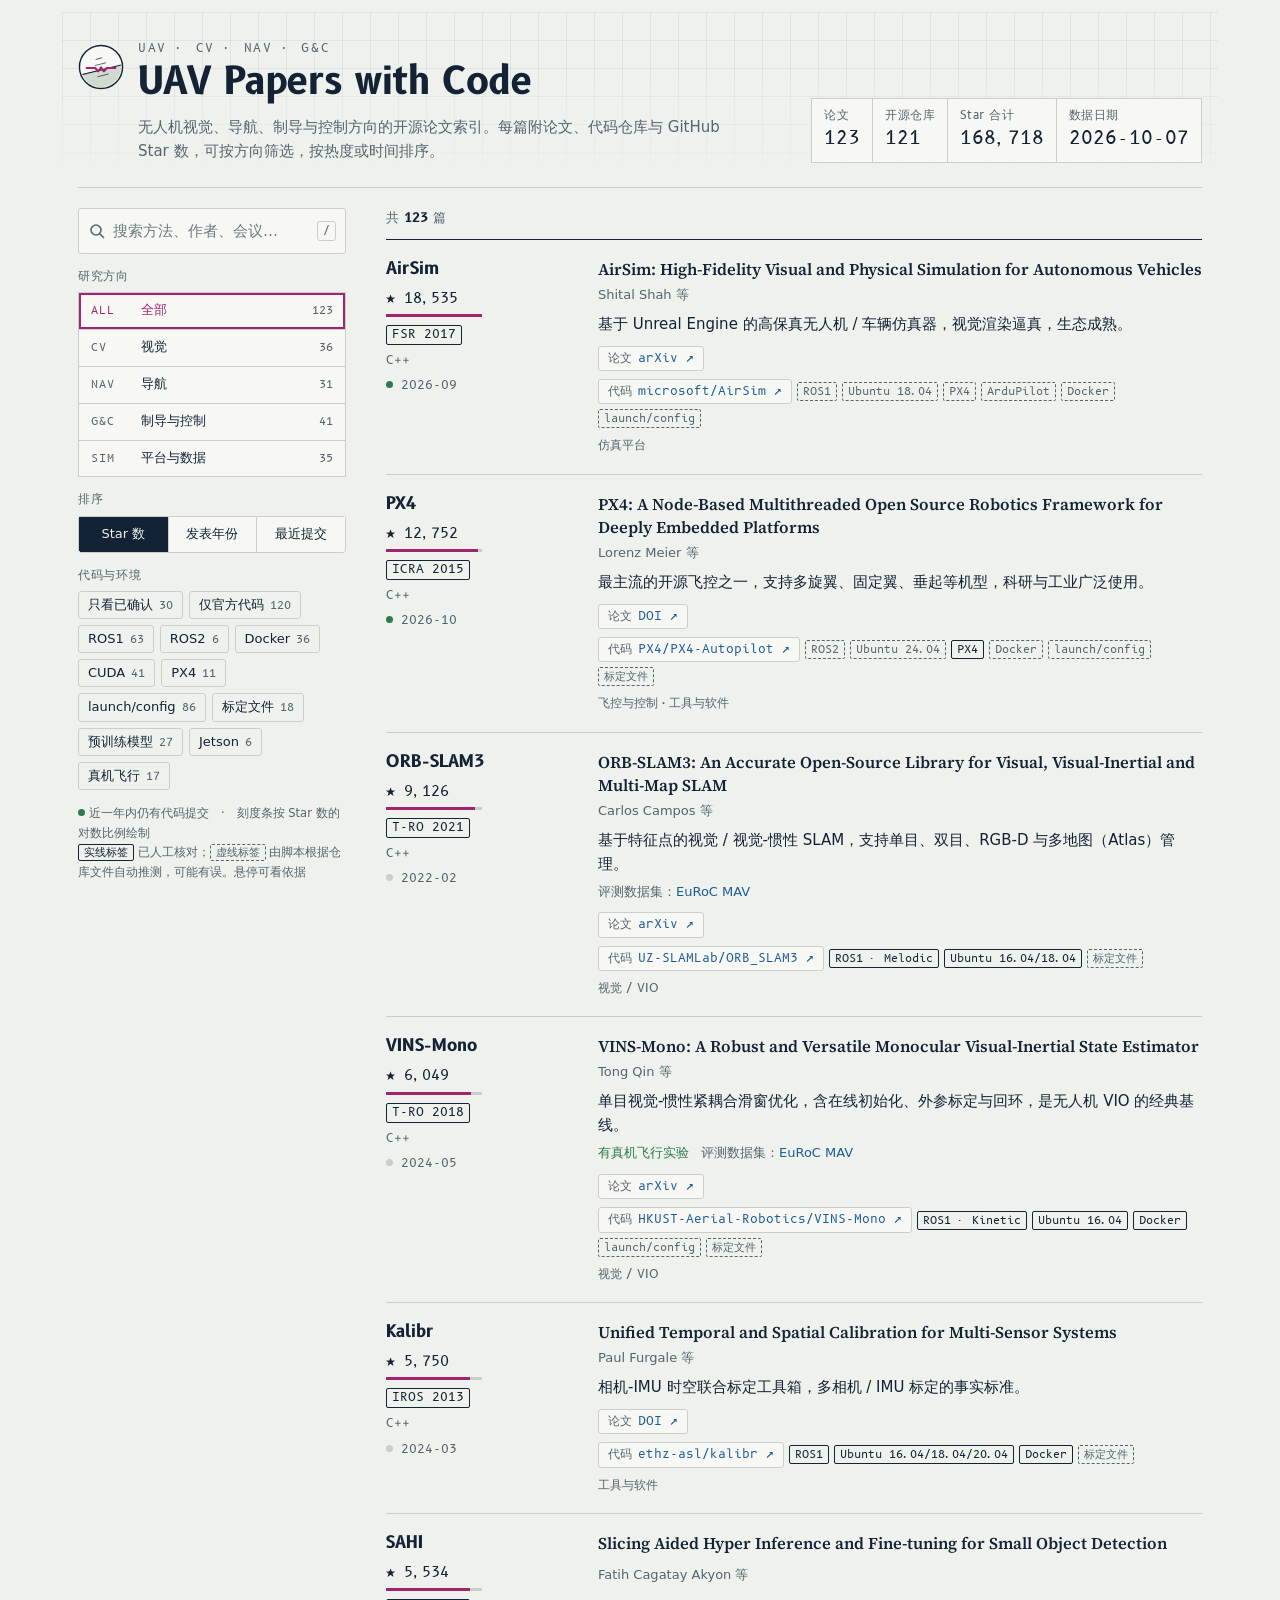
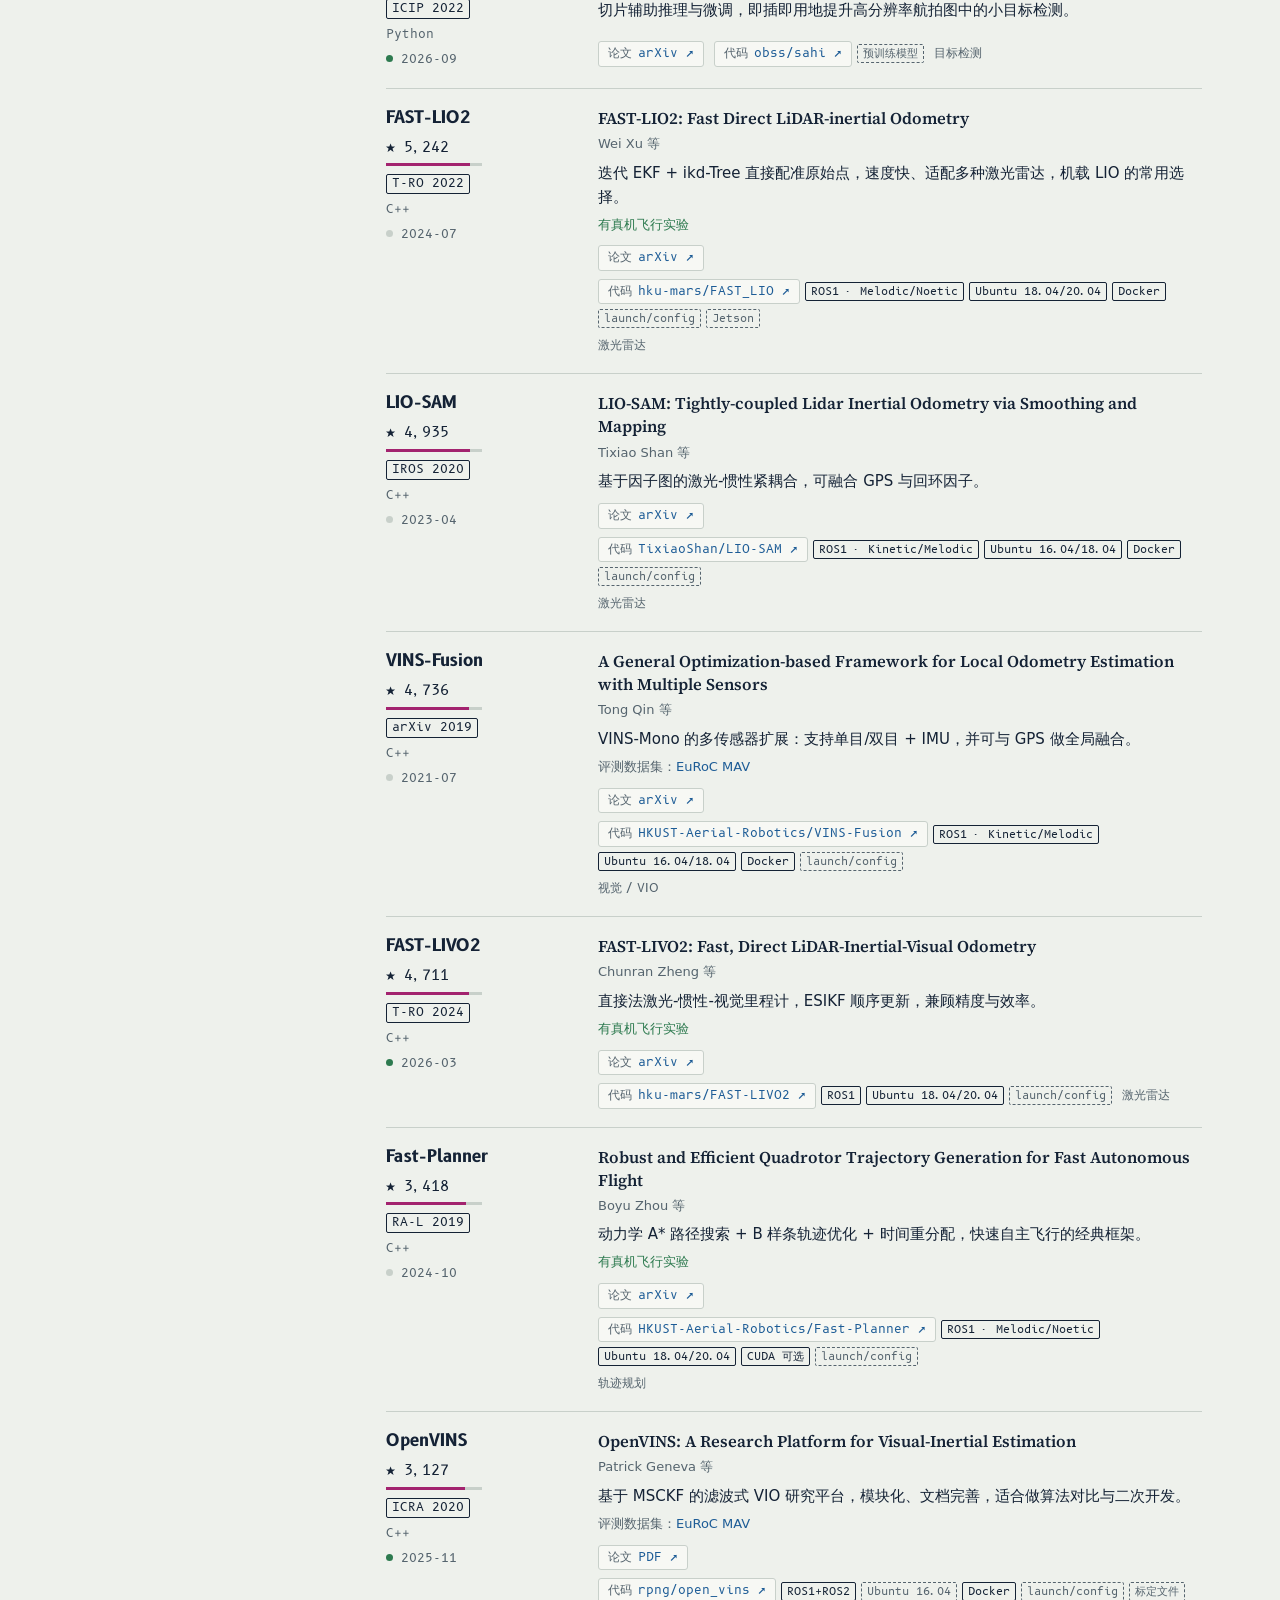
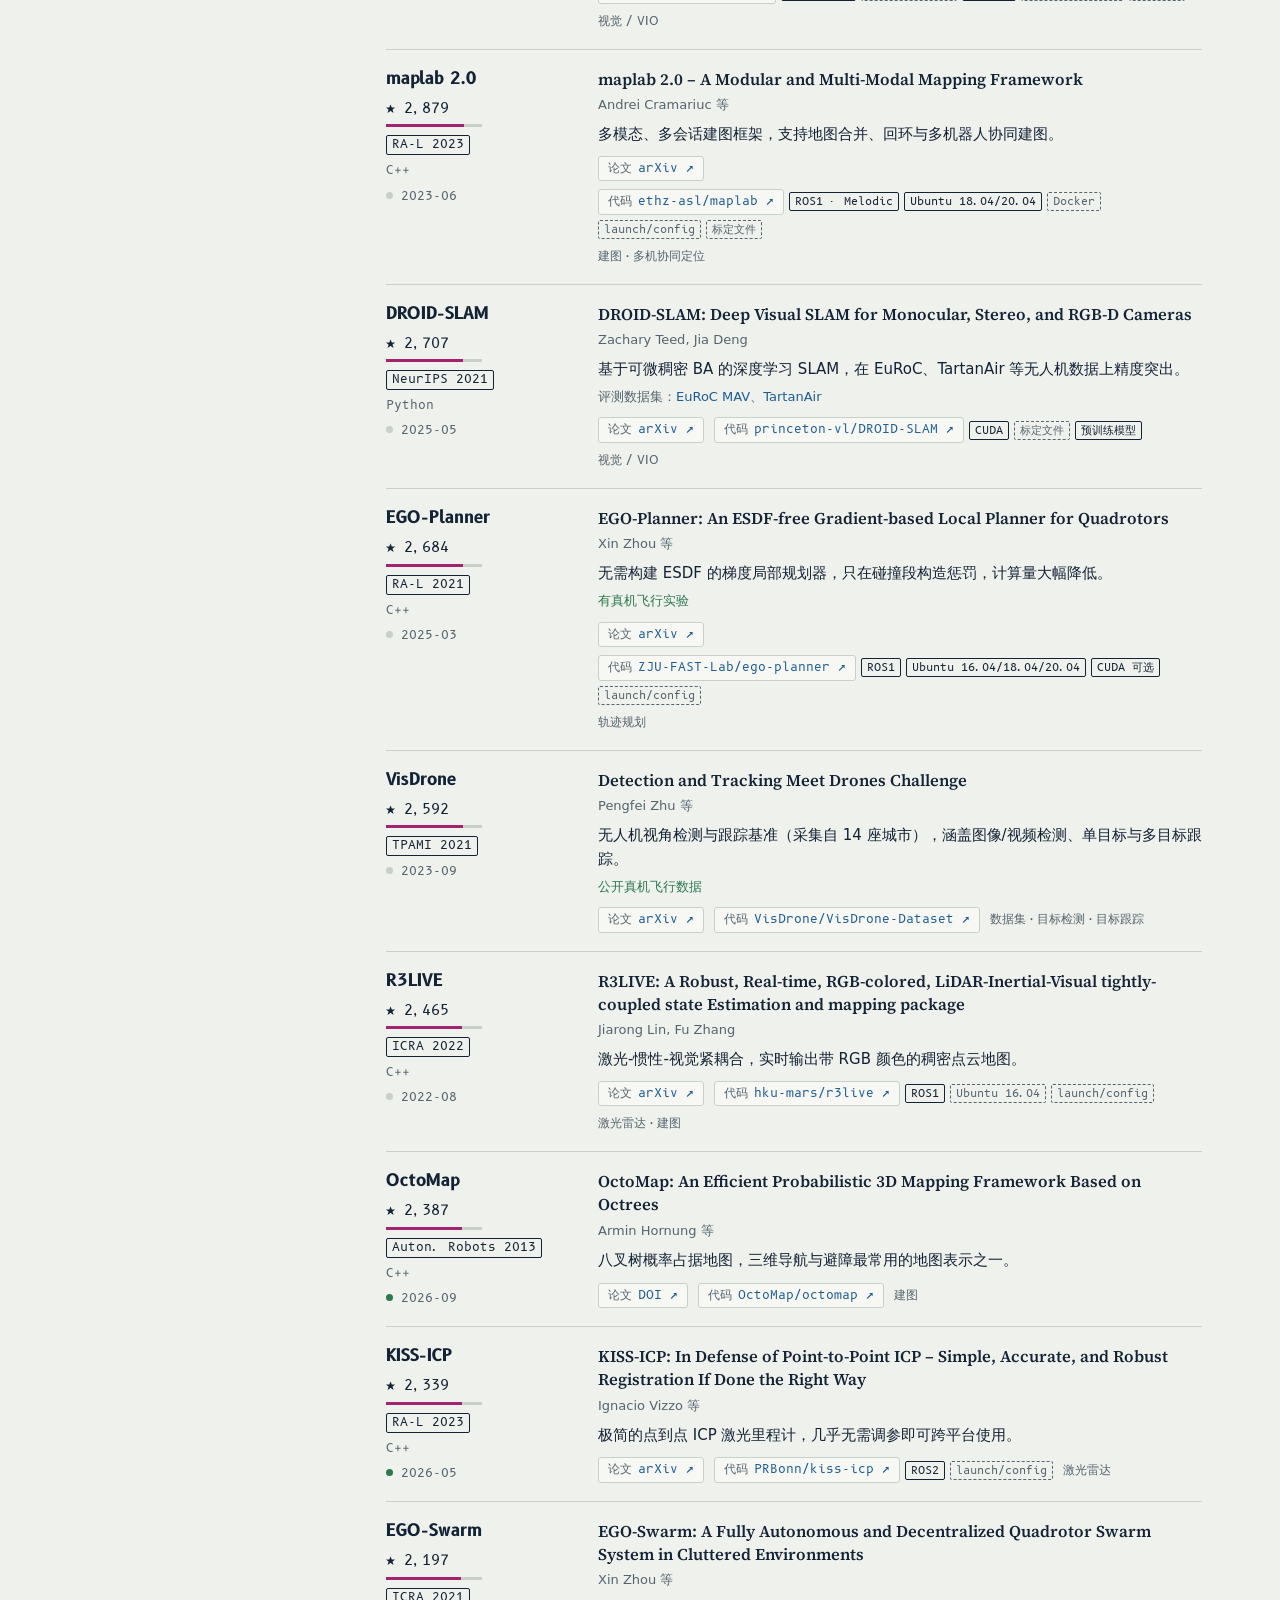
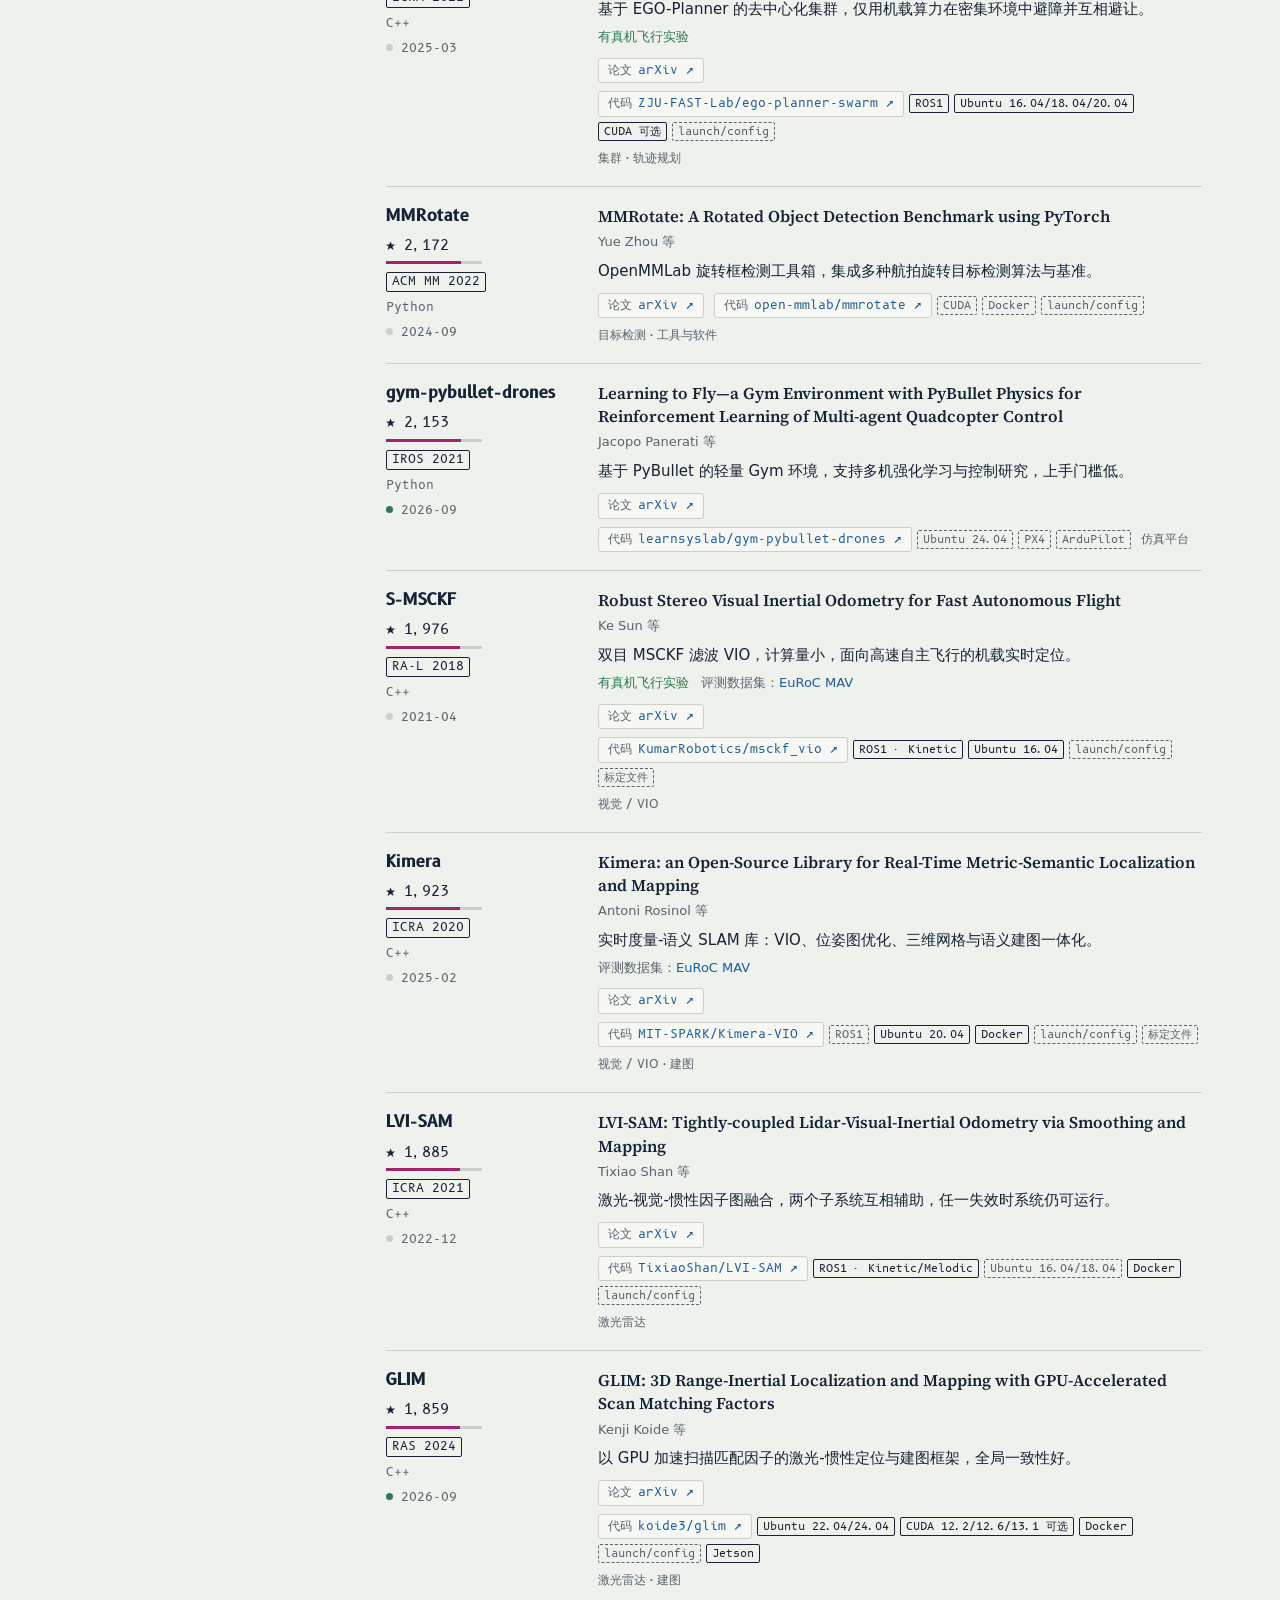
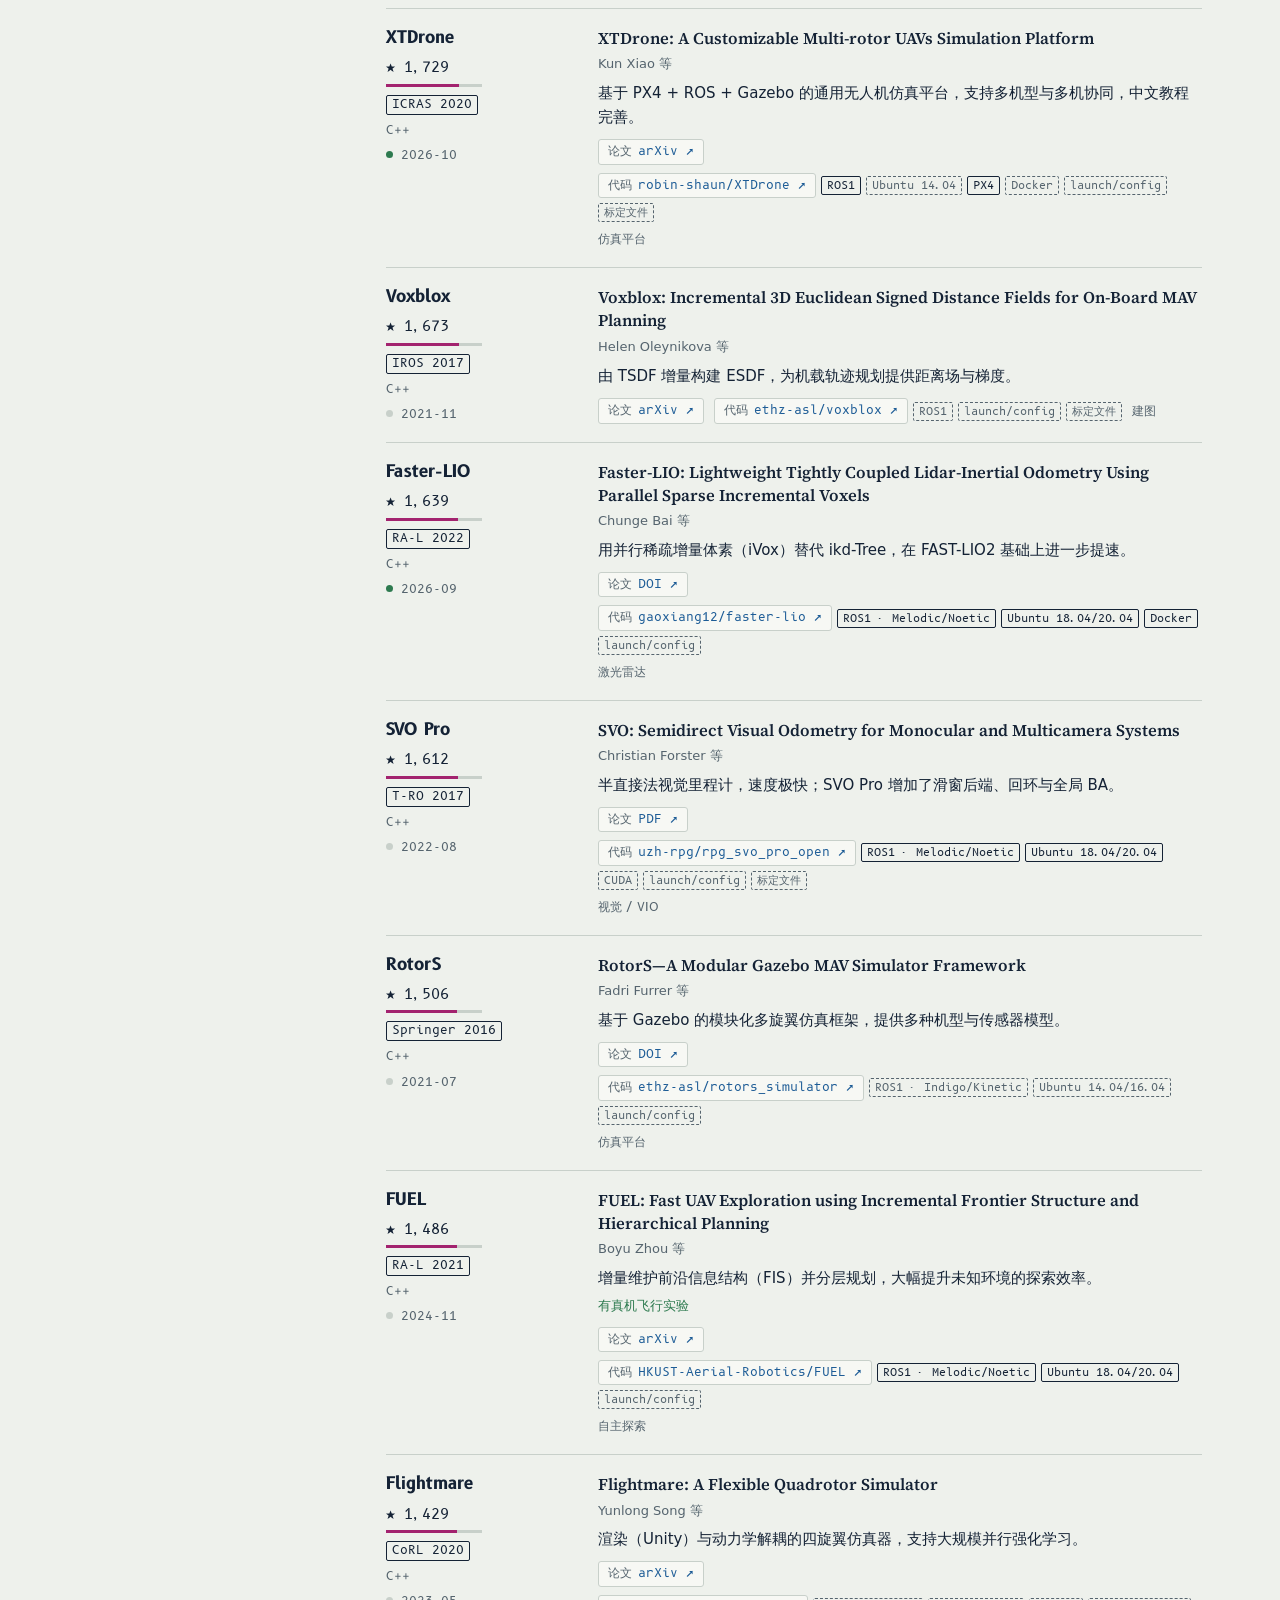
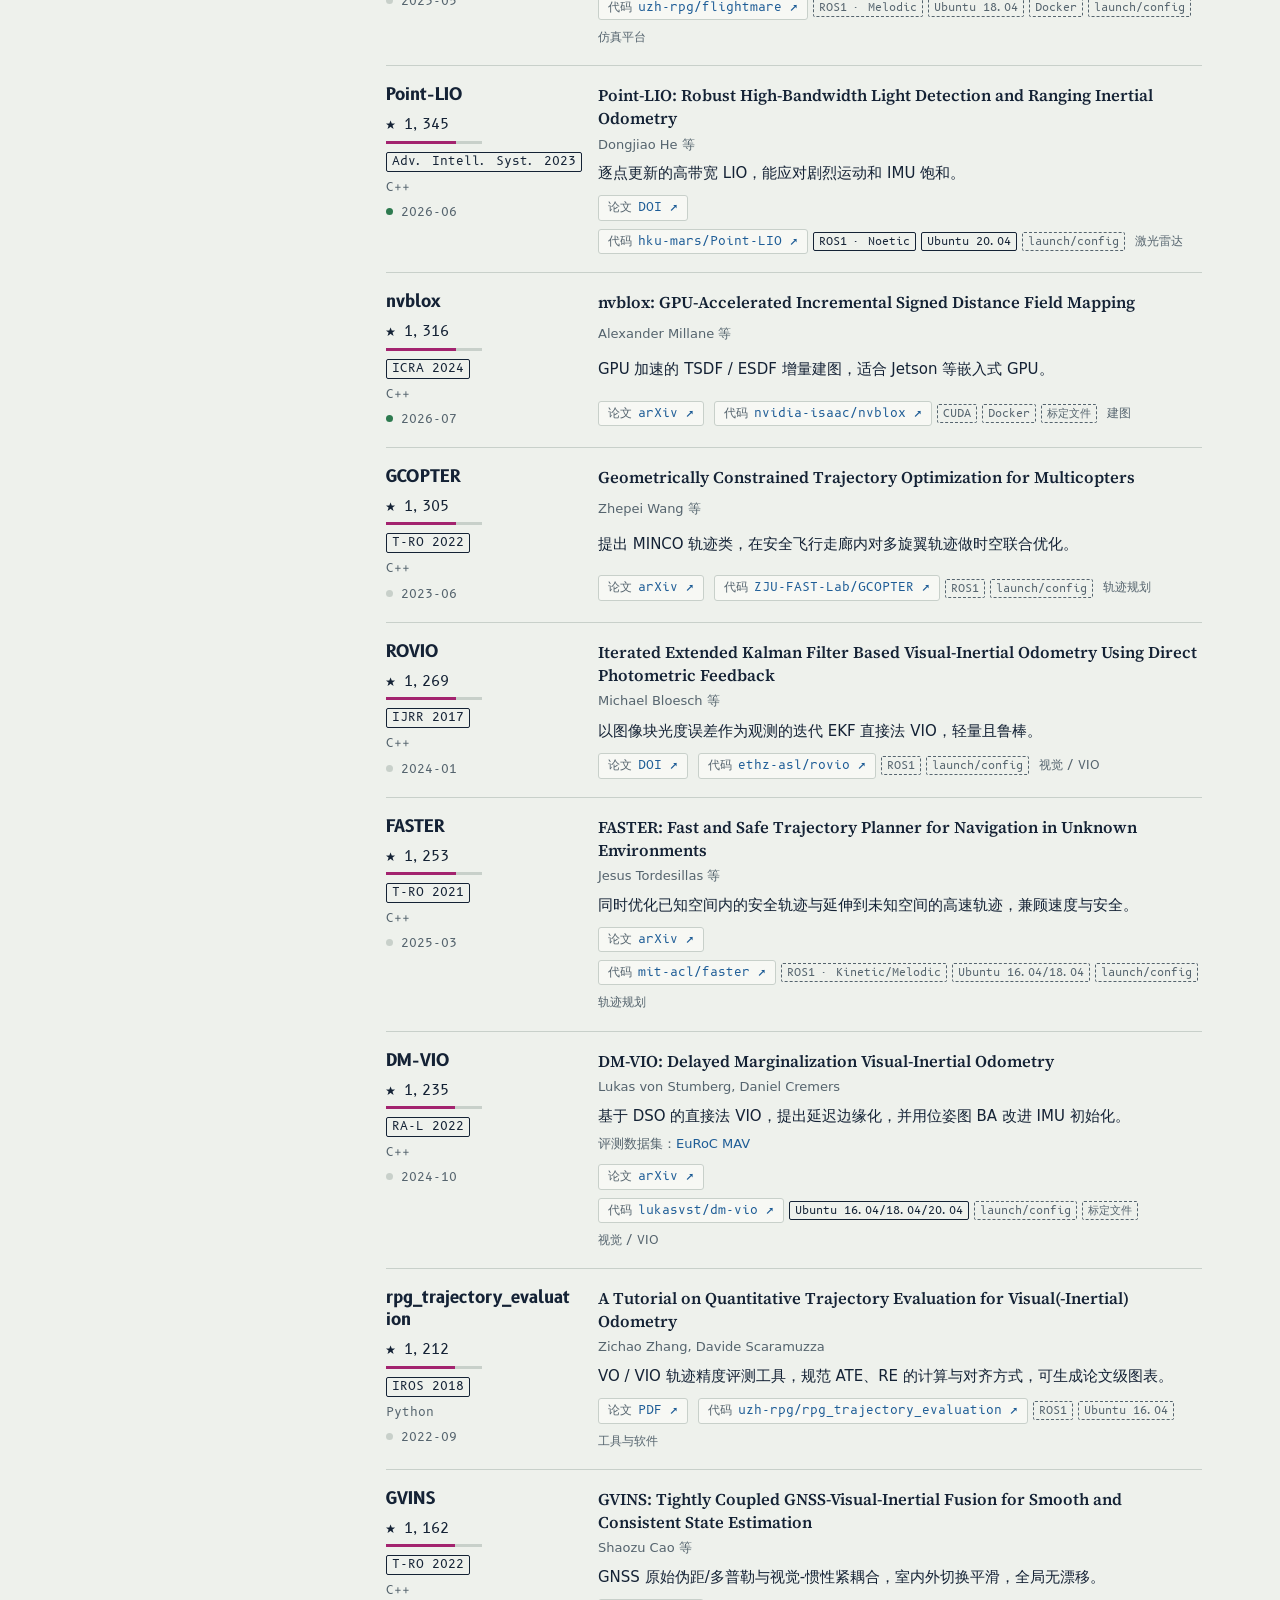
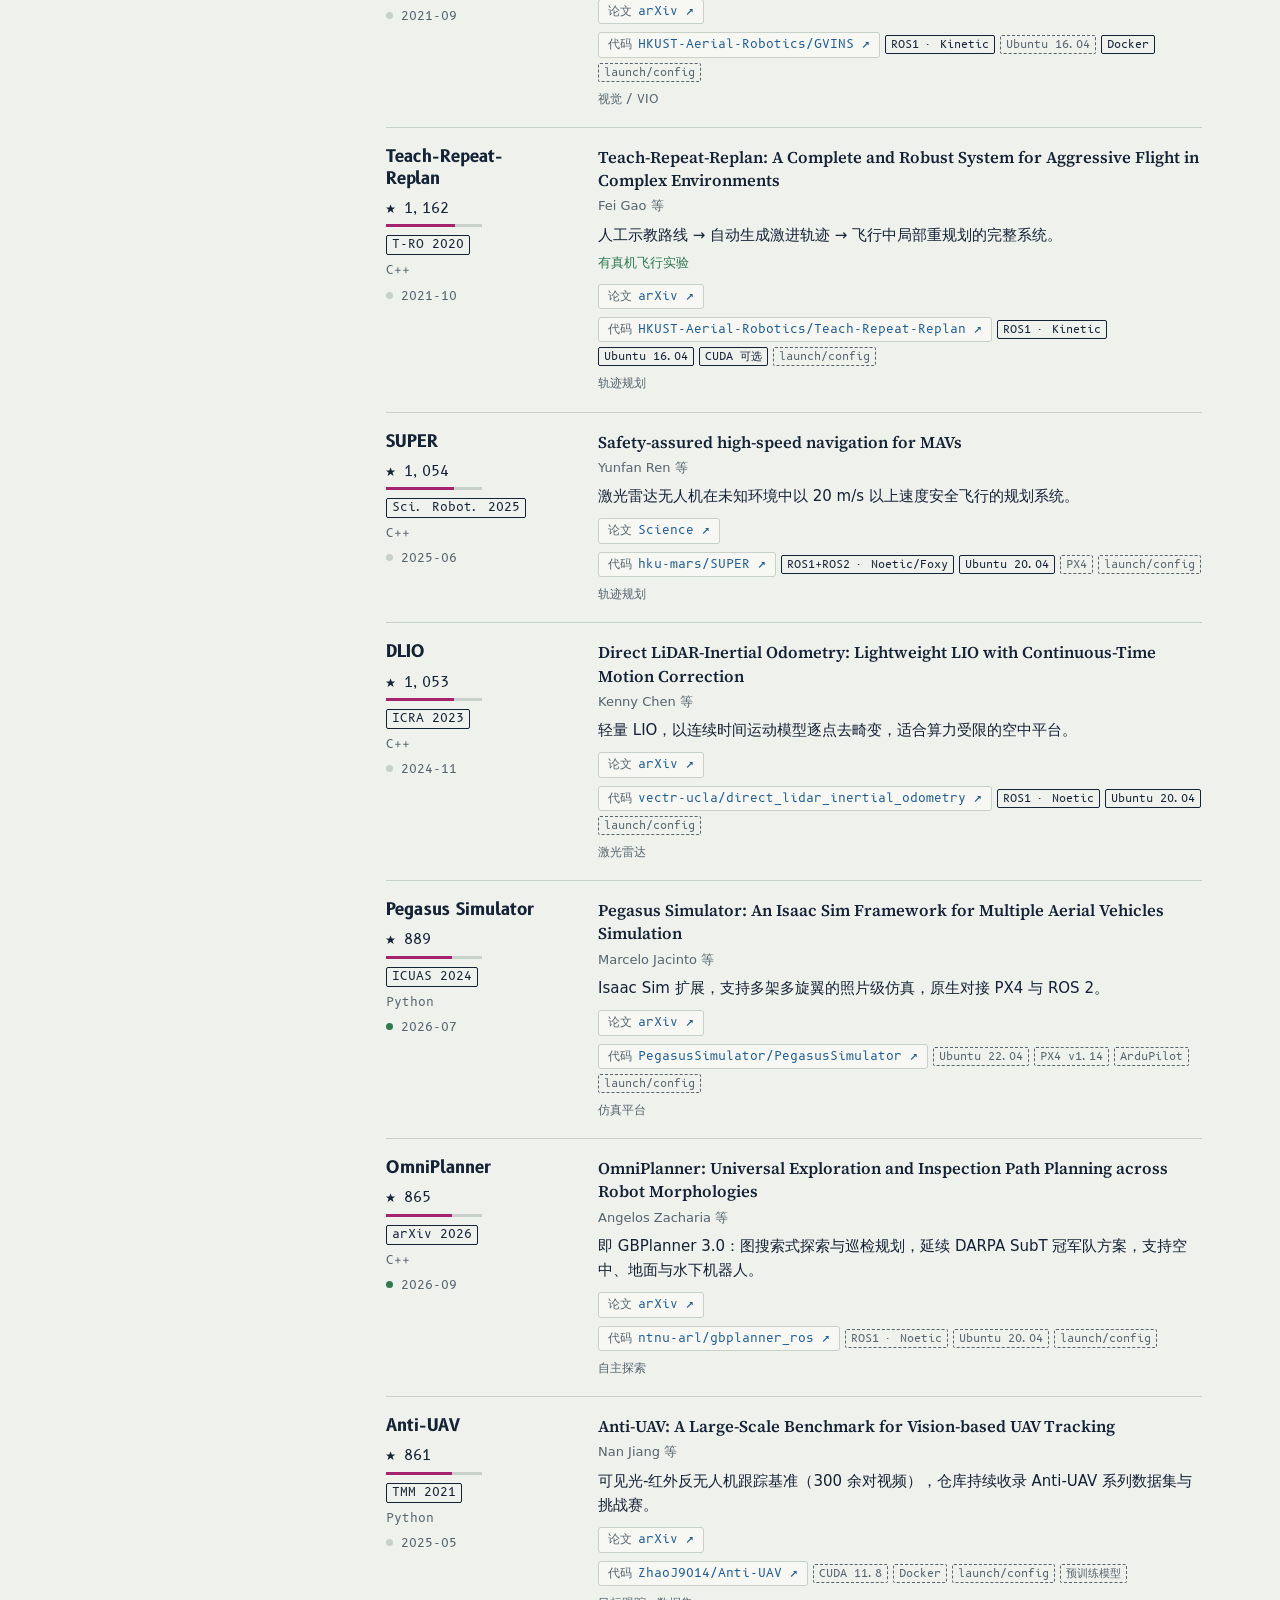
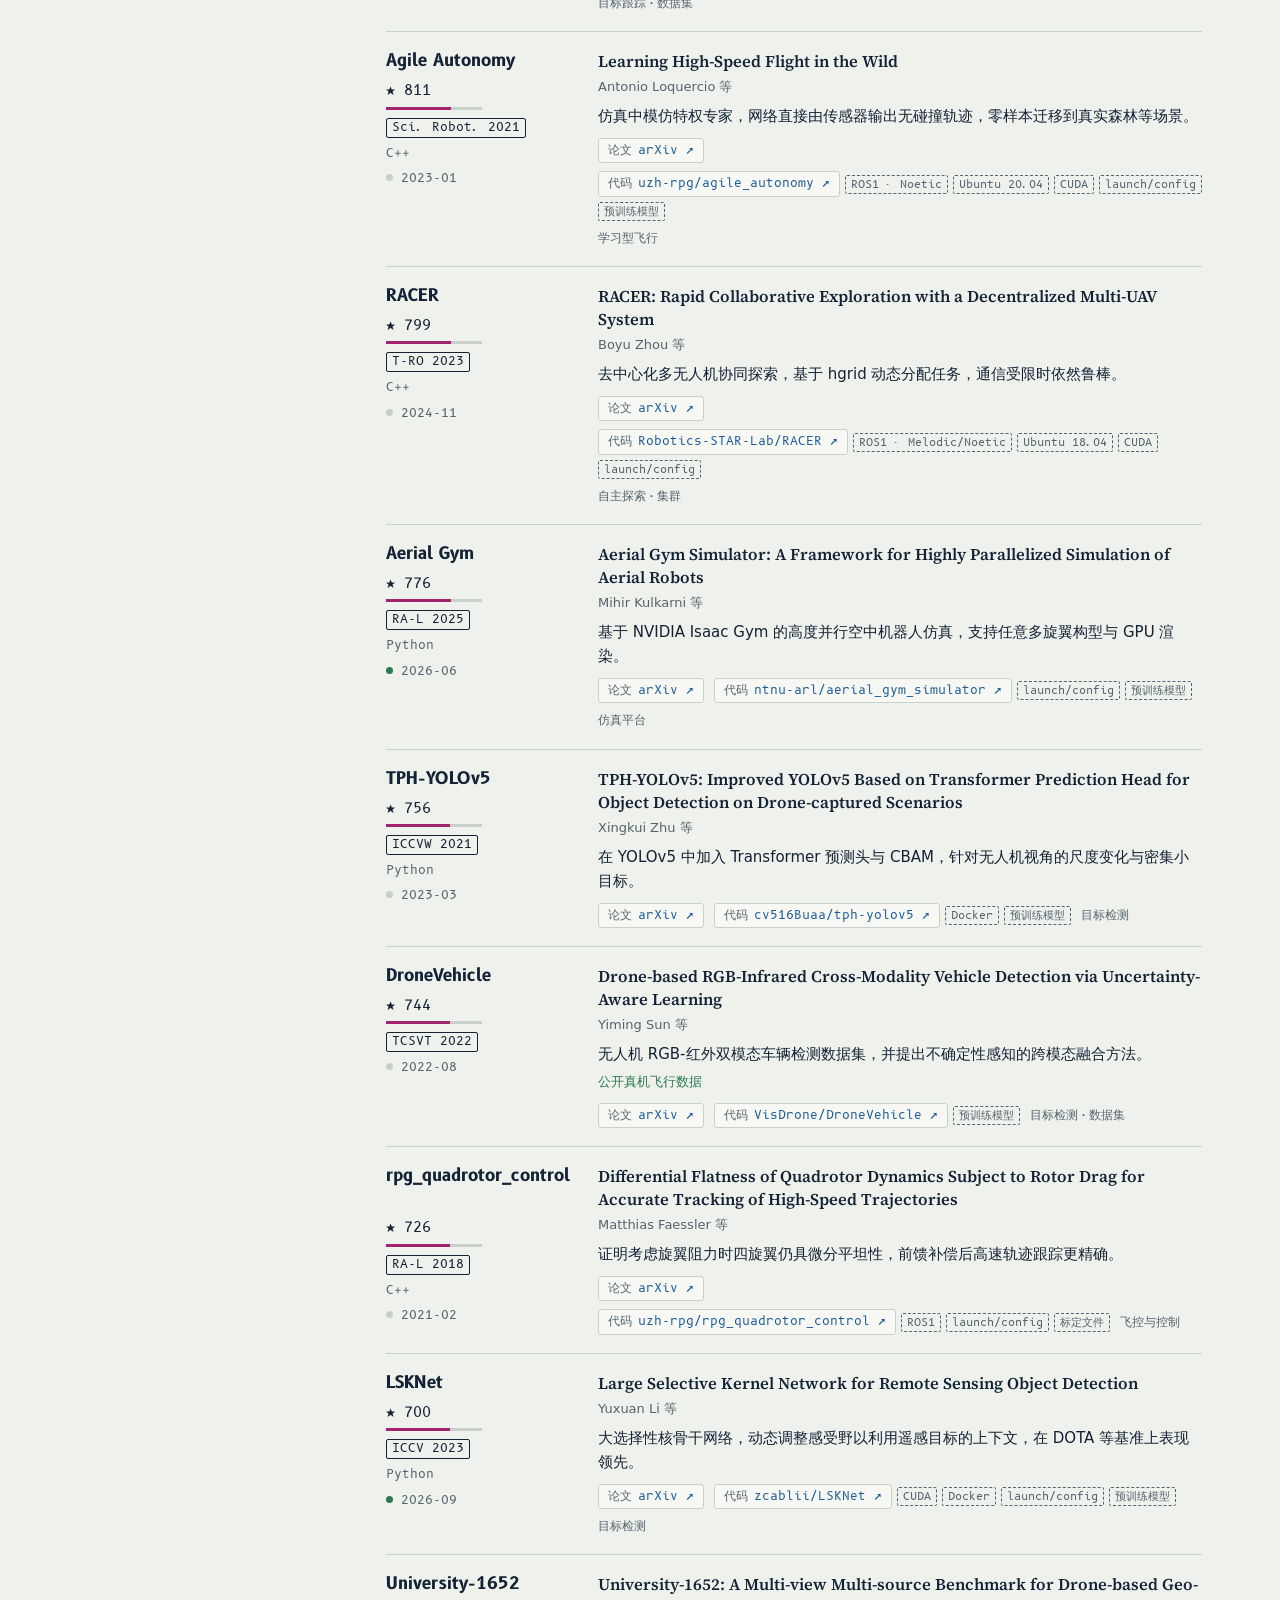
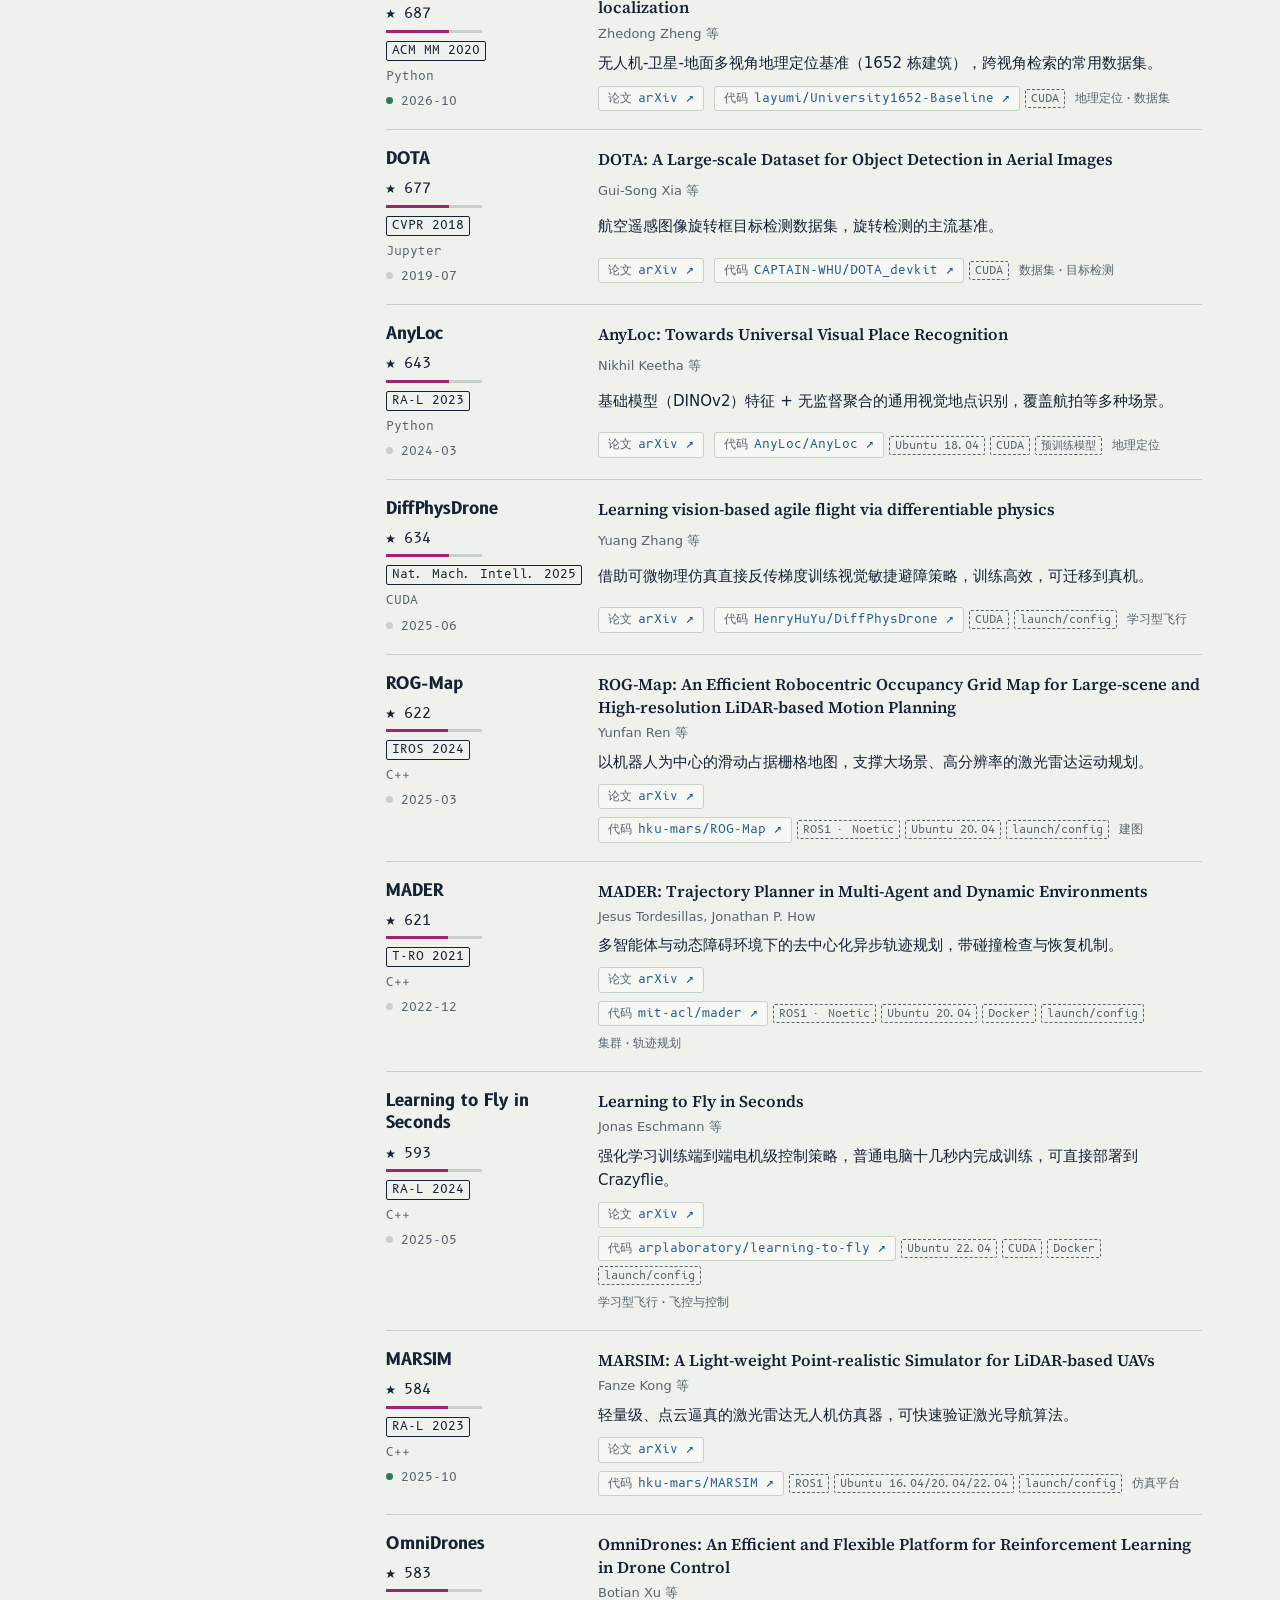
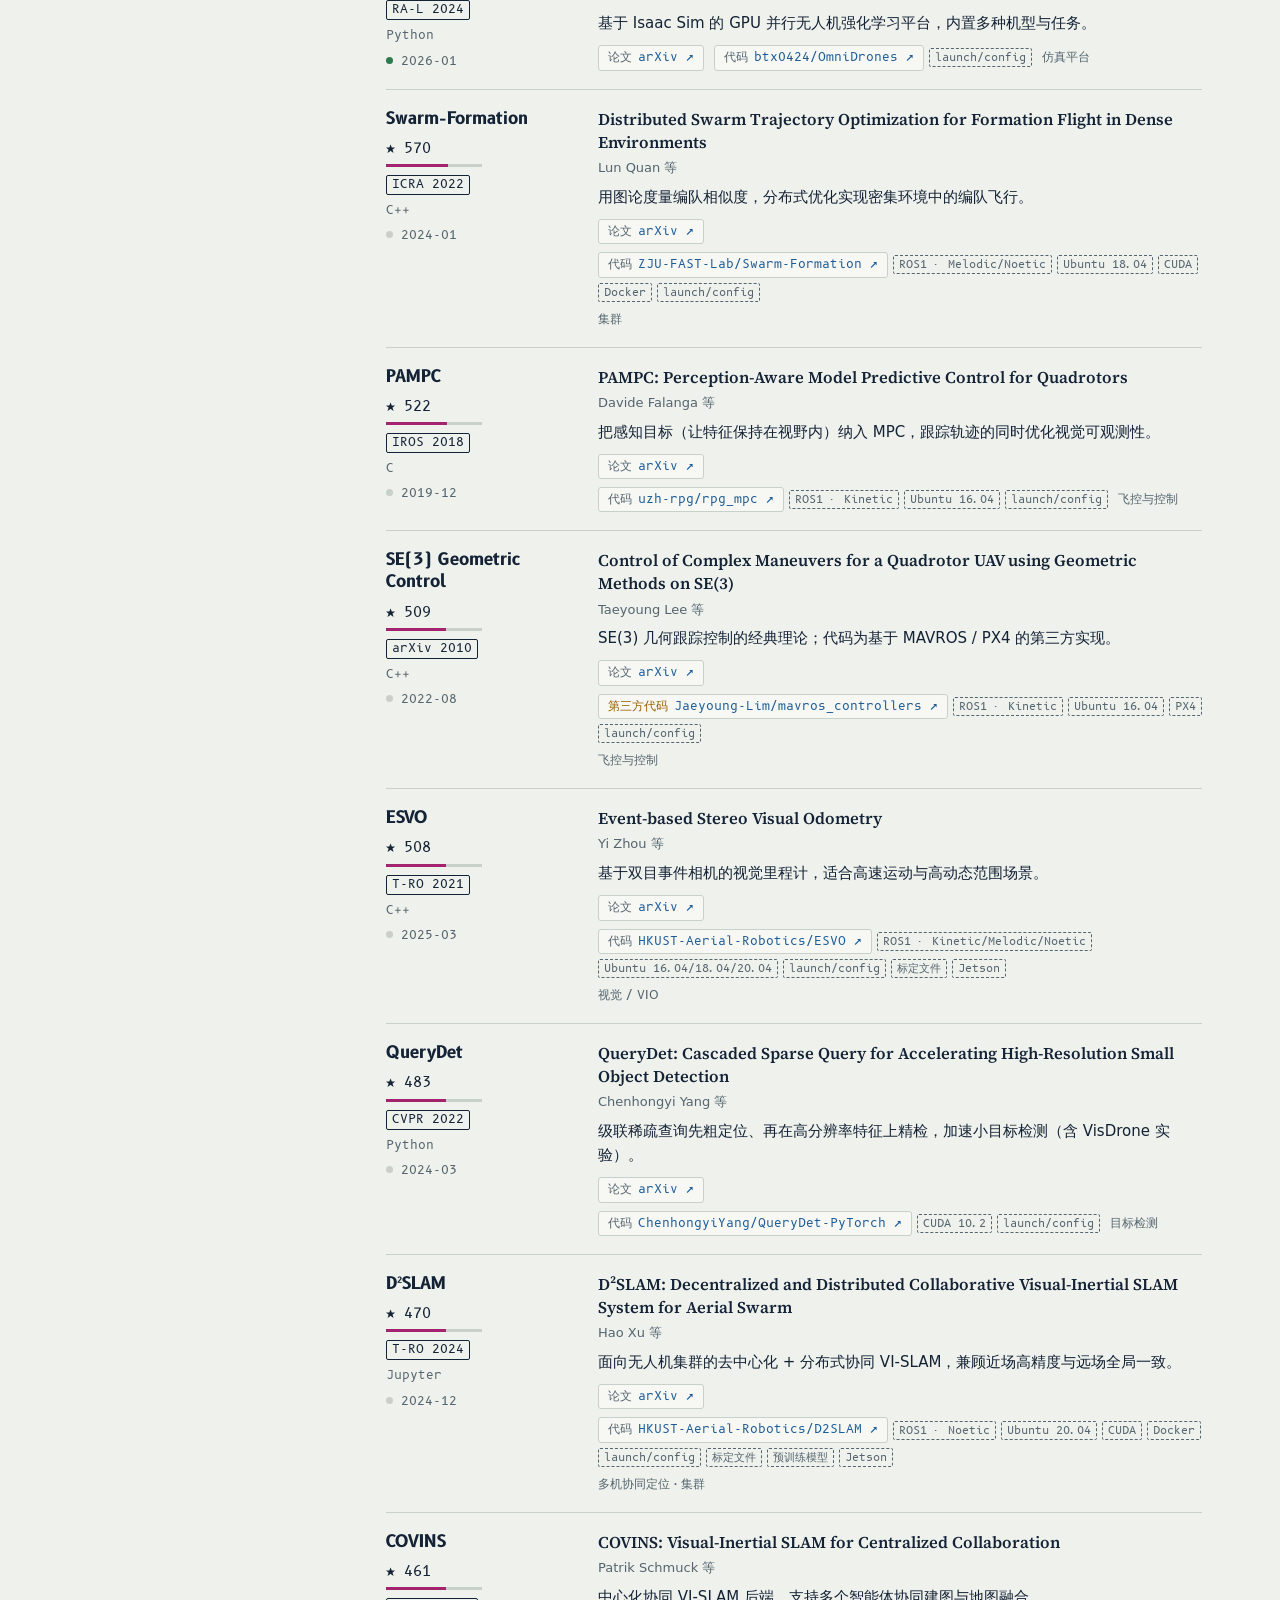
==== index.html @ 5faaef31 "手机首屏精简、筛选抽屉，筛选状态写进网址 - 窄屏：页首统计压成一行，搜索栏和“筛选”按钮滚动时吸顶，排序与代码环境筛选收进底部抽屉，抽屉底部显示结果数 - 搜索词、研究方向、细分方向、环境筛选、排序" ====
<!doctype html>
<html lang="zh-CN">
<head>
<meta charset="utf-8">
<meta name="viewport" content="width=device-width, initial-scale=1">
<meta name="color-scheme" content="light dark">
<title>UAV Papers with Code</title>
<meta name="description" content="无人机视觉、导航、制导与控制方向的开源论文索引：123 篇论文，附论文链接、GitHub 代码仓库与 Star 数，可搜索、筛选和排序。">
<meta property="og:type" content="website">
<meta property="og:title" content="UAV Papers with Code">
<meta property="og:description" content="无人机视觉、导航、制导与控制方向的开源论文索引：123 篇论文，附论文链接、GitHub 代码仓库与 Star 数，可搜索、筛选和排序。">
<meta property="og:url" content="https://voilalz.github.io/uav-papers-with-code/">
<meta name="theme-color" content="#EEF1EC" media="(prefers-color-scheme: light)">
<meta name="theme-color" content="#0B1218" media="(prefers-color-scheme: dark)">
<link rel="icon" href="data:image/svg+xml,%3Csvg%20xmlns='http://www.w3.org/2000/svg'%20viewBox='0%200%2048%2048'%3E%3Cdefs%3E%3CclipPath%20id='c'%3E%3Ccircle%20cx='24'%20cy='24'%20r='21'/%3E%3C/clipPath%3E%3C/defs%3E%3Ccircle%20cx='24'%20cy='24'%20r='22.5'%20fill='%23F7F8F4'%20stroke='%23142235'%20stroke-width='2.5'/%3E%3Cg%20clip-path='url(%23c)'%20transform='rotate(-14%2024%2024)'%3E%3Crect%20x='-6'%20y='27'%20width='60'%20height='30'%20fill='%23C9D3C4'/%3E%3Cline%20x1='-6'%20y1='27'%20x2='54'%20y2='27'%20stroke='%23142235'%20stroke-width='1.6'/%3E%3C/g%3E%3Cpath%20d='M8%2025h10l3%203.5%203-3.5%203%203.5%203-3.5h10'%20fill='none'%20stroke='%23A3236F'%20stroke-width='3.2'%20stroke-linejoin='round'%20stroke-linecap='round'/%3E%3C/svg%3E">
<link rel="preconnect" href="https://fonts.googleapis.com">
<link rel="preconnect" href="https://fonts.gstatic.com" crossorigin>
<!-- 字体异步加载：字体服务不可达时页面直接用系统字体渲染，不会卡住 -->
<link rel="stylesheet" href="https://fonts.googleapis.com/css2?family=B612:wght@400;700&family=B612+Mono:wght@400;700&family=Source+Serif+4:opsz,wght@8..60,400;8..60,600&display=swap" media="print" onload="this.media='all'">
<noscript><link rel="stylesheet" href="https://fonts.googleapis.com/css2?family=B612:wght@400;700&family=B612+Mono:wght@400;700&family=Source+Serif+4:opsz,wght@8..60,400;8..60,600&display=swap"></noscript>
<style>
body { margin: 0; }
img { max-width: 100%; }
[hidden] { display: none !important; }
/* Layout: aeronautical-chart masthead (graticule + attitude indicator), then a filter rail
   (annunciator-style mode strip, sticky on desktop) beside a flight-log list of papers. */
:root {
  --bg: #EEF1EC;          /* chart paper */
  --surface: #F7F8F4;     /* raised panels, row hover */
  --ink: #142235;         /* chart navy */
  --muted: #55646E;       /* secondary text */
  --rule: #C8D0CA;        /* hairlines */
  --grid: rgba(20, 34, 53, .06);
  --ground: #D2D9CE;      /* attitude-indicator ground */
  --accent: #A3236F;      /* avionics magenta: active route / selected mode */
  --accent-soft: rgba(163, 35, 111, .09);
  --link: #1D5C96;
  --ok: #2D7A4F;          /* recent activity */
  --caution: #985F00;     /* amber caution */
  --caution-soft: rgba(152, 95, 0, .10);

  --f-ui: "B612", "PingFang SC", "Hiragino Sans GB", "Microsoft YaHei", "Noto Sans CJK SC", "Source Han Sans SC", system-ui, sans-serif;
  --f-mono: "B612 Mono", ui-monospace, "SFMono-Regular", Menlo, Consolas, "PingFang SC", "Microsoft YaHei", monospace;
  --f-title: "Source Serif 4", "Source Serif Pro", Georgia, "Times New Roman", "Songti SC", serif;
  --f-body: system-ui, -apple-system, "Segoe UI", "PingFang SC", "Hiragino Sans GB", "Microsoft YaHei", "Noto Sans CJK SC", sans-serif;

  --s-xs: 11.5px; --s-sm: 13px; --s-md: 15px; --s-lg: 17px; --s-xl: clamp(26px, 6vw, 38px);
}
@media (prefers-color-scheme: dark) {
  :root:not([data-theme="light"]) {
    --bg: #0B1218; --surface: #111B23; --ink: #DCE5EC; --muted: #8D9DAA; --rule: #22303B;
    --grid: rgba(130, 190, 230, .06); --ground: #1C2A33;
    --accent: #FF5CC4; --accent-soft: rgba(255, 92, 196, .13); --link: #63C7EE;
    --ok: #43D18C; --caution: #F0B23E; --caution-soft: rgba(240, 178, 62, .12);
    color-scheme: dark;
  }
}
:root[data-theme="dark"] {
  --bg: #0B1218; --surface: #111B23; --ink: #DCE5EC; --muted: #8D9DAA; --rule: #22303B;
  --grid: rgba(130, 190, 230, .06); --ground: #1C2A33;
  --accent: #FF5CC4; --accent-soft: rgba(255, 92, 196, .13); --link: #63C7EE;
  --ok: #43D18C; --caution: #F0B23E; --caution-soft: rgba(240, 178, 62, .12);
  color-scheme: dark;
}

* { box-sizing: border-box; }
body {
  background: var(--bg); color: var(--ink);
  font-family: var(--f-body); font-size: var(--s-md); line-height: 1.6;
  -webkit-text-size-adjust: 100%;
}
a { color: inherit; }
button { font: inherit; color: inherit; }
:focus-visible { outline: 2px solid var(--accent); outline-offset: 2px; }
.sr-only { position: absolute; width: 1px; height: 1px; overflow: hidden; clip: rect(0 0 0 0); white-space: nowrap; }

.page { max-width: 1180px; margin: 0 auto; padding-inline: 16px; padding-block: 20px 56px; }
@media (min-width: 720px) { .page { padding-inline: 28px; padding-block: 32px 72px; } }

/* ── Masthead ───────────────────────────── */
.masthead {
  position: relative; display: grid; gap: 20px;
  padding-block: 8px 24px; margin-bottom: 20px; border-bottom: 1px solid var(--rule);
}
.masthead::before {
  content: ""; position: absolute; inset: -20px -16px 0; z-index: -1; pointer-events: none;
  background-image:
    linear-gradient(var(--grid) 1px, transparent 1px),
    linear-gradient(90deg, var(--grid) 1px, transparent 1px);
  background-size: 28px 28px;
  -webkit-mask-image: linear-gradient(to bottom, #000 30%, transparent);
          mask-image: linear-gradient(to bottom, #000 30%, transparent);
}
.brand { display: flex; gap: 14px; align-items: flex-start; min-width: 0; }
.adi { width: 46px; height: 46px; flex: none; margin-top: 4px; }
.eyebrow {
  margin: 0 0 4px; font-family: var(--f-mono); font-size: var(--s-xs);
  letter-spacing: .14em; color: var(--muted);
}
h1 {
  margin: 0; font-family: var(--f-ui); font-weight: 700; font-size: var(--s-xl);
  line-height: 1.12; letter-spacing: -.01em; text-wrap: balance;
}
.lede { margin: 10px 0 0; max-width: 40em; color: var(--muted); }
.readout {
  margin: 0; display: grid; grid-template-columns: repeat(2, minmax(0, 1fr));
  border: 1px solid var(--rule); background: var(--surface);
}
.readout div { padding: 8px 12px; border-top: 1px solid var(--rule); }
.readout div:nth-child(-n+2) { border-top: 0; }
.readout div:nth-child(2n) { border-left: 1px solid var(--rule); }
.readout dt { font-family: var(--f-ui); font-size: var(--s-xs); color: var(--muted); letter-spacing: .04em; }
.readout dd { margin: 0; font-family: var(--f-mono); font-size: 18px; font-variant-numeric: tabular-nums; }
/* 窄屏：统计压成一行小字，给论文列表让出首屏 */
@media (max-width: 719.98px) {
  .masthead { gap: 12px; padding-bottom: 16px; margin-bottom: 14px; }
  .lede { font-size: 14px; }
  .readout { display: flex; flex-wrap: wrap; gap: 2px 14px; border: 0; background: none; }
  .readout div { display: flex; align-items: baseline; gap: 5px; padding: 0; border: 0 !important; }
  .readout dd { font-size: 14px; }
}
@media (min-width: 720px) {
  .masthead { grid-template-columns: minmax(0, 1fr) auto; align-items: end; }
  .readout { grid-template-columns: repeat(4, auto); }
  .readout div { border-top: 0 !important; border-left: 1px solid var(--rule); }
  .readout div:first-child { border-left: 0; }
}

/* ── Layout ─────────────────────────────── */
.layout { display: grid; gap: 18px; }
.rail { display: grid; gap: 14px; align-content: start; min-width: 0; }
.main { min-width: 0; }
@media (min-width: 960px) {
  .layout { grid-template-columns: 268px minmax(0, 1fr); gap: 40px; }
  .rail { position: sticky; top: calc(env(safe-area-inset-top, 0px) + 20px); align-self: start; }
}

/* 搜索栏 + 筛选按钮；窄屏时排序与环境筛选收进底部抽屉，搜索栏吸顶 */
.bar { display: flex; gap: 8px; }
.bar .search { flex: 1; min-width: 0; }
.filter-btn {
  display: inline-flex; align-items: center; gap: 6px; flex: none; padding: 0 14px;
  border: 1px solid var(--rule); border-radius: 3px; background: var(--surface); cursor: pointer;
  font-size: var(--s-md);
}
.filter-btn .badge {
  min-width: 18px; padding: 0 5px; border-radius: 9px; background: var(--accent); color: var(--bg);
  font-family: var(--f-mono); font-size: 11px; line-height: 18px; text-align: center;
}
.panel { display: grid; gap: 14px; align-content: start; }
.panel-head, .panel-foot, .scrim { display: none; }
@media (min-width: 960px) { .filter-btn { display: none; } }
@media (max-width: 959.98px) {
  .rail { display: contents; }
  .bar {
    position: sticky; top: 0; z-index: 5; margin-block: -8px; padding-block: 8px;
    background: var(--bg); box-shadow: 0 1px 0 var(--rule);
  }
  .panel {
    position: fixed; z-index: 21; left: 0; right: 0; bottom: 0; max-height: 82vh; overflow: auto;
    padding: 0 16px calc(16px + env(safe-area-inset-bottom, 0px)); background: var(--bg);
    border-top: 1px solid var(--rule); box-shadow: 0 -8px 24px rgba(0, 0, 0, .18);
    transform: translateY(100%); visibility: hidden; overscroll-behavior: contain;
  }
  .panel.open { transform: none; visibility: visible; }
  .panel-head {
    display: flex; align-items: center; justify-content: space-between; gap: 8px;
    position: sticky; top: 0; z-index: 1; padding-block: 14px 10px; background: var(--bg);
    border-bottom: 1px solid var(--rule);
  }
  .panel-title { font-family: var(--f-ui); font-weight: 700; }
  .panel-foot { display: block; position: sticky; bottom: 0; padding-top: 6px; background: var(--bg); }
  .done {
    width: 100%; padding: 11px; border: 0; border-radius: 3px; cursor: pointer;
    background: var(--ink); color: var(--bg); font-size: var(--s-md);
  }
  .scrim:not([hidden]) { display: block; position: fixed; inset: 0; z-index: 20; background: rgba(0, 0, 0, .35); }
  .entry { scroll-margin-top: 72px; }
  .seg button { padding-block: 10px; }
  .panel .chip { padding: 7px 11px; }
}
@media (max-width: 959.98px) and (prefers-reduced-motion: no-preference) {
  .panel { transition: transform .2s ease, visibility .2s; }
}
html.locked { overflow: hidden; }

.label {
  display: block; margin-bottom: 6px; font-family: var(--f-ui); font-size: var(--s-xs);
  color: var(--muted); letter-spacing: .06em;
}

/* search */
.search { position: relative; }
.search svg { position: absolute; left: 11px; top: 50%; width: 16px; height: 16px; transform: translateY(-50%); color: var(--muted); pointer-events: none; }
#q {
  width: 100%; padding: 10px 40px 10px 34px; font: inherit; font-size: var(--s-md);
  color: var(--ink); background: var(--surface); border: 1px solid var(--rule); border-radius: 3px;
  -webkit-appearance: none; appearance: none;
}
#q::placeholder { color: var(--muted); opacity: .85; }
#q:focus { outline: none; border-color: var(--accent); box-shadow: 0 0 0 3px var(--accent-soft); }
.kbd {
  position: absolute; right: 10px; top: 50%; transform: translateY(-50%);
  font-family: var(--f-mono); font-size: 11px; color: var(--muted);
  border: 1px solid var(--rule); border-radius: 3px; padding: 0 5px; line-height: 18px;
}
@media (hover: none) { .kbd { display: none; } }

/* mode strip — annunciator panel; the active mode gets the boxed annunciation */
.modes {
  display: grid; grid-template-columns: repeat(5, minmax(0, 1fr));
  border: 1px solid var(--rule); background: var(--surface);
}
.mode {
  display: grid; justify-items: center; gap: 1px; min-width: 0;
  padding: 7px 2px 6px; border: 0; border-left: 1px solid var(--rule);
  background: transparent; cursor: pointer; text-align: center;
}
.mode:first-child { border-left: 0; }
.mode .code { font-family: var(--f-mono); font-size: 10.5px; letter-spacing: .08em; color: var(--muted); }
.mode .lab { font-family: var(--f-ui); font-size: 13px; line-height: 1.3; white-space: nowrap; }
.mode .lab-full { display: none; }
.mode .n { font-family: var(--f-mono); font-size: 11px; color: var(--muted); font-variant-numeric: tabular-nums; }
.mode:hover { background: var(--accent-soft); }
.mode[aria-pressed="true"] { box-shadow: inset 0 0 0 2px var(--accent); }
.mode[aria-pressed="true"] .code, .mode[aria-pressed="true"] .lab { color: var(--accent); }
@media (min-width: 960px) {
  .modes { grid-template-columns: 1fr; }
  .mode {
    grid-template-columns: 40px 1fr auto; justify-items: start; align-items: baseline;
    gap: 10px; padding: 9px 12px; border-left: 0; border-top: 1px solid var(--rule); text-align: left;
  }
  .mode:first-child { border-top: 0; }
  .mode .lab-full { display: inline; }
  .mode .lab-short { display: none; }
}

/* sub-area chips */
.subs { display: flex; flex-wrap: wrap; gap: 6px; }
.chip {
  display: inline-flex; align-items: baseline; gap: 6px; padding: 4px 9px;
  font-size: var(--s-sm); line-height: 1.4; border: 1px solid var(--rule); border-radius: 3px;
  background: transparent; cursor: pointer;
}
.chip .n { font-family: var(--f-mono); font-size: 11px; color: var(--muted); }
.chip:hover { border-color: var(--accent); }
.chip[aria-pressed="true"] { border-color: var(--accent); color: var(--accent); background: var(--accent-soft); }
.chip[aria-pressed="true"] .n { color: var(--accent); }

/* sort */
.seg { display: grid; grid-template-columns: repeat(3, minmax(0, 1fr)); border: 1px solid var(--rule); border-radius: 3px; overflow: hidden; }
.seg button {
  padding: 7px 4px; border: 0; border-left: 1px solid var(--rule); background: var(--surface);
  font-size: var(--s-sm); cursor: pointer; white-space: nowrap;
}
.seg button:first-child { border-left: 0; }
.seg button[aria-pressed="true"] { background: var(--ink); color: var(--bg); }

.legend { margin: 0; font-size: var(--s-xs); color: var(--muted); line-height: 1.7; }
.legend .dot { margin-right: 4px; }

/* ── Status line ────────────────────────── */
.status {
  display: flex; flex-wrap: wrap; align-items: center; justify-content: space-between; gap: 8px;
  padding-bottom: 10px; border-bottom: 1px solid var(--ink);
  font-family: var(--f-ui); font-size: var(--s-sm); color: var(--muted);
}
.status b { color: var(--ink); font-family: var(--f-mono); font-weight: 700; }
.clear {
  border: 1px solid var(--rule); border-radius: 3px; background: transparent; padding: 3px 9px;
  font-size: var(--s-sm); cursor: pointer;
}
.clear:hover { border-color: var(--accent); color: var(--accent); }

/* ── Entries ────────────────────────────── */
.list { list-style: none; margin: 0; padding: 0; }
.entry {
  display: grid; gap: 6px; padding-block: 18px; border-bottom: 1px solid var(--rule);
}
.e-side {
  display: grid; grid-template-columns: minmax(0, 1fr) auto; column-gap: 12px; row-gap: 3px; align-items: baseline;
}
.e-name {
  margin: 0; font-family: var(--f-ui); font-weight: 700; font-size: var(--s-lg); line-height: 1.3;
  overflow-wrap: anywhere;
}
.e-star { justify-self: end; text-align: right; font-family: var(--f-mono); font-size: var(--s-sm); font-variant-numeric: tabular-nums; white-space: nowrap; }
.e-star .g { display: block; width: 64px; height: 3px; margin: 4px 0 0 auto; background: var(--rule); }
.e-star .g i { display: block; height: 100%; background: var(--accent); }
.e-star .ds { font-family: var(--f-ui); font-size: var(--s-xs); color: var(--muted); }
.e-meta {
  grid-column: 1 / -1; margin: 0; display: flex; flex-wrap: wrap; align-items: center; gap: 4px 10px;
  font-family: var(--f-mono); font-size: 12px; color: var(--muted); font-variant-numeric: tabular-nums;
}
.venue {
  font-family: var(--f-mono); font-size: 12px; color: var(--ink);
  border: 1px solid var(--ink); padding: 0 5px; border-radius: 2px; line-height: 18px; white-space: nowrap;
}
.dot { display: inline-block; width: 7px; height: 7px; border-radius: 50%; background: var(--rule); vertical-align: 1px; }
.dot.ok { background: var(--ok); }
.e-main { min-width: 0; display: grid; gap: 4px; }
.e-title { margin: 0; font-family: var(--f-title); font-size: 16.5px; line-height: 1.4; font-weight: 600; }
.e-title a { text-decoration: none; }
.e-title a:hover { text-decoration: underline; text-decoration-thickness: 1px; text-underline-offset: 3px; color: var(--link); }
.e-authors { margin: 0; font-size: var(--s-sm); color: var(--muted); }
.e-zh { margin: 2px 0 0; max-width: 46em; }
.e-foot { display: flex; flex-wrap: wrap; align-items: center; gap: 8px 10px; margin-top: 6px; }
.lnk {
  display: inline-flex; align-items: baseline; gap: 6px; max-width: 100%;
  padding: 3px 9px; border: 1px solid var(--rule); border-radius: 3px; background: var(--surface);
  text-decoration: none; font-size: var(--s-sm); line-height: 1.45;
}
.lnk .k { font-family: var(--f-ui); color: var(--muted); font-size: 12px; white-space: nowrap; }
.lnk .v { font-family: var(--f-mono); font-size: 12px; color: var(--link); overflow-wrap: anywhere; }
.lnk:hover { border-color: var(--link); }
.lnk.third .k { color: var(--caution); }
.repo { display: inline-flex; flex-wrap: wrap; align-items: center; gap: 5px; max-width: 100%; }
/* 环境标签：虚线边框 = 脚本根据仓库文件自动推测 */
.tag {
  font-family: var(--f-mono); font-size: 11px; line-height: 17px; white-space: nowrap;
  padding: 0 5px; border: 1px dashed var(--muted); border-radius: 2px; color: var(--muted); cursor: help;
}
.tag.ok { border-style: solid; border-color: var(--ink); color: var(--ink); }  /* 人工确认 */
.e-repro { margin: 2px 0 0; font-size: var(--s-sm); color: var(--muted); display: flex; flex-wrap: wrap; gap: 4px 12px; }
.e-repro a { color: var(--link); text-decoration: none; }
.e-repro a:hover { text-decoration: underline; }
.e-repro .rf { color: var(--ok); }
.areas { font-family: var(--f-ui); font-size: 12px; color: var(--muted); }
.areas span + span::before { content: " · "; }
.note {
  font-size: 12px; color: var(--caution); background: var(--caution-soft);
  padding: 1px 7px; border-radius: 2px;
}
@media (min-width: 720px) {
  .entry { grid-template-columns: 184px minmax(0, 1fr); column-gap: 28px; }
  .e-side { grid-template-columns: 1fr; align-content: start; row-gap: 8px; }
  .e-star { justify-self: start; text-align: left; font-size: 14px; }
  .e-star .g { margin-left: 0; width: 96px; }
  .e-meta { grid-column: auto; flex-direction: column; align-items: flex-start; gap: 6px; }
}
.perma {
  margin-left: 6px; font-family: var(--f-mono); font-weight: 400; font-size: var(--s-sm);
  color: var(--muted); text-decoration: none; opacity: 0;
}
.entry:hover .perma, .perma:focus { opacity: 1; }
.perma:hover { color: var(--accent); }
.entry.hit { box-shadow: inset 3px 0 0 var(--accent); }
.entry:hover { background: linear-gradient(90deg, transparent, var(--accent-soft) 40%, transparent); }

.empty { padding: 40px 0; text-align: center; color: var(--muted); }
.empty p { margin: 0 0 12px; }

/* ── Footer ─────────────────────────────── */
.foot {
  margin-top: 40px; padding-top: 16px; border-top: 1px solid var(--rule);
  display: grid; gap: 6px; font-size: var(--s-sm); color: var(--muted); max-width: 52em;
}
.foot p { margin: 0; }

@media (prefers-reduced-motion: no-preference) {
  .mode, .chip, .lnk, .seg button, #q { transition: background-color .15s, border-color .15s, box-shadow .15s, color .15s; }
}
</style>
</head>
<body>
<div class="page">
  <header class="masthead">
    <div class="brand">
      <svg class="adi" viewBox="0 0 48 48" aria-hidden="true">
        <defs><clipPath id="adi-c"><circle cx="24" cy="24" r="21"/></clipPath></defs>
        <circle cx="24" cy="24" r="22.5" fill="var(--surface)" stroke="var(--ink)" stroke-width="1.5"/>
        <g clip-path="url(#adi-c)" transform="rotate(-14 24 24)">
          <rect x="-6" y="27" width="60" height="30" fill="var(--ground)"/>
          <line x1="-6" y1="27" x2="54" y2="27" stroke="var(--ink)" stroke-width="1.2"/>
          <line x1="18" y1="21" x2="30" y2="21" stroke="var(--muted)" stroke-width="1"/>
          <line x1="20.5" y1="15" x2="27.5" y2="15" stroke="var(--muted)" stroke-width="1"/>
          <line x1="18" y1="33" x2="30" y2="33" stroke="var(--muted)" stroke-width="1"/>
        </g>
        <path d="M9 25h9l3 3.5 3-3.5 3 3.5 3-3.5h9" fill="none" stroke="var(--accent)" stroke-width="2.2" stroke-linejoin="round" stroke-linecap="round"/>
        <circle cx="24" cy="25" r="1.4" fill="var(--accent)"/>
      </svg>
      <div>
        <p class="eyebrow">UAV · CV · NAV · G&amp;C</p>
        <h1>UAV Papers with Code</h1>
        <p class="lede">无人机视觉、导航、制导与控制方向的开源论文索引。每篇附论文、代码仓库与 GitHub Star 数，可按方向筛选，按热度或时间排序。</p>
      </div>
    </div>
    <dl class="readout" id="readout"></dl>
  </header>

  <div class="layout">
    <aside class="rail" aria-label="筛选">
      <div class="bar">
        <div class="search">
          <label for="q" class="sr-only">搜索论文</label>
          <svg viewBox="0 0 16 16" aria-hidden="true"><circle cx="7" cy="7" r="5" fill="none" stroke="currentColor" stroke-width="1.6"/><path d="M11 11l3.5 3.5" stroke="currentColor" stroke-width="1.6" stroke-linecap="round"/></svg>
          <input id="q" type="search" autocomplete="off" spellcheck="false" placeholder="搜索方法、作者、会议…">
          <span class="kbd" aria-hidden="true">/</span>
        </div>
        <button type="button" class="filter-btn" id="filter-btn" aria-controls="panel" aria-expanded="false">筛选<span class="badge" id="filter-n" hidden></span></button>
      </div>
      <div>
        <span class="label" id="modes-label">研究方向</span>
        <div class="modes" id="modes" role="group" aria-labelledby="modes-label"></div>
      </div>
      <div id="subs-wrap" hidden>
        <span class="label" id="subs-label">细分方向</span>
        <div class="subs" id="subs" role="group" aria-labelledby="subs-label"></div>
      </div>
      <div class="scrim" id="scrim" hidden></div>
      <div class="panel" id="panel" aria-labelledby="panel-title">
        <div class="panel-head"><span class="panel-title" id="panel-title">筛选与排序</span><button type="button" class="clear" id="panel-reset">重置</button></div>
        <div>
          <span class="label" id="sort-label">排序</span>
          <div class="seg" id="sort" role="group" aria-labelledby="sort-label">
            <button type="button" id="sort-stars" data-sort="stars" aria-pressed="true">Star 数</button>
            <button type="button" id="sort-year" data-sort="year" aria-pressed="false">发表年份</button>
            <button type="button" id="sort-updated" data-sort="updated" aria-pressed="false">最近提交</button>
          </div>
        </div>
        <div>
          <span class="label" id="feats-label">代码与环境</span>
          <div class="subs" id="feats" role="group" aria-labelledby="feats-label"></div>
        </div>
        <p class="legend"><span class="dot ok"></span>近一年内仍有代码提交　·　刻度条按 Star 数的对数比例绘制<br><span class="tag ok">实线标签</span> 已人工核对；<span class="tag">虚线标签</span> 由脚本根据仓库文件自动推测，可能有误。悬停可看依据</p>
        <div class="panel-foot"><button type="button" class="done" id="panel-done">查看结果</button></div>
      </div>
    </aside>

    <main class="main">
      <div class="status" aria-live="polite">
        <span id="count"></span>
        <button type="button" class="clear" id="clear" hidden>清除筛选</button>
      </div>
      <ol class="list" id="list"></ol>
      <div class="empty" id="empty" hidden>
        <p>没有匹配的论文。可以换个关键词，或清除筛选后再试。</p>
        <button type="button" class="clear" id="clear2">清除筛选</button>
      </div>
    </main>
  </div>

  <footer class="foot">
    <p>收录标准：公开了代码或数据、在无人机方向有代表性或被广泛使用的工作。</p>
    <p>论文链接已逐条核对，优先使用 arXiv 等开放版本；Star 数与“最近提交”（默认分支最后一次提交）取自 GitHub，每周一自动刷新，数据日期见页首。</p>
    <p>ROS、Docker、CUDA 等环境标签：实线为人工核对过的信息（来源和核对日期见悬停提示）；虚线为脚本每周扫描仓库文件（package.xml、launch 文件、Dockerfile、README 等）推测得出，仅供参考。</p>
    <p>“第三方代码”表示代码并非论文作者发布；标注“已归档”或“停止维护”的仓库仍可参考，但不再更新。</p>
    <p>网站源码与数据：<a href="https://github.com/voilalz/uav-papers-with-code">github.com/voilalz/uav-papers-with-code</a></p>
  </footer>
</div>

<script type="application/json" id="data">[{"id":"vins-mono-2018","kind":"method","name":"VINS-Mono","title":"VINS-Mono: A Robust and Versatile Monocular Visual-Inertial State Estimator","authors":"Tong Qin 等","venue":"T-RO","venue_full":"IEEE Transactions on Robotics","year":2018,"paper":"https://arxiv.org/abs/1708.03852","repos":[{"name":"HKUST-Aerial-Robotics/VINS-Mono","official":true,"sig":{"ros":"ros1","ros_distro":["kinetic"],"ubuntu":["16.04"],"docker":true,"launch_config":true,"calibration":true,"why":{"ros":"README 写明，2026-10-07 核对","ubuntu":"README 写明，2026-10-07 核对","docker":"README 写明，2026-10-07 核对","launch_config":"ar_demo/launch/3dm_bag.launch","calibration":"config/euroc/euroc_config_no_extrinsic.yaml","ros_distro":"README 写明，2026-10-07 核对"},"ok":["ros","ros_distro","ubuntu","docker"]}}],"subs":["vio"],"zh":"单目视觉-惯性紧耦合滑窗优化，含在线初始化、外参标定与回环，是无人机 VIO 的经典基线。","stars":6049,"lang":"C++","updated":"2024-05-23","real_flight":"experiment","evaluated_on":[["euroc-mav-2016","EuRoC MAV"]]},{"id":"vins-fusion-2019","kind":"method","name":"VINS-Fusion","title":"A General Optimization-based Framework for Local Odometry Estimation with Multiple Sensors","authors":"Tong Qin 等","venue":"arXiv","venue_full":"arXiv preprint","year":2019,"paper":"https://arxiv.org/abs/1901.03638","repos":[{"name":"HKUST-Aerial-Robotics/VINS-Fusion","official":true,"sig":{"ros":"ros1","ros_distro":["kinetic","melodic"],"ubuntu":["16.04","18.04"],"docker":true,"launch_config":true,"why":{"ros":"README 写明，2026-10-07 核对","ubuntu":"README 写明，2026-10-07 核对","docker":"README 写明，2026-10-07 核对","launch_config":"config/realsense_d435i/rs_camera.launch","ros_distro":"README 写明，2026-10-07 核对"},"ok":["ros","ros_distro","ubuntu","docker"]}}],"subs":["vio"],"zh":"VINS-Mono 的多传感器扩展：支持单目/双目 + IMU，并可与 GPS 做全局融合。","stars":4736,"lang":"C++","updated":"2021-07-26","evaluated_on":[["euroc-mav-2016","EuRoC MAV"]]},{"id":"orb-slam3-2021","kind":"method","name":"ORB-SLAM3","title":"ORB-SLAM3: An Accurate Open-Source Library for Visual, Visual-Inertial and Multi-Map SLAM","authors":"Carlos Campos 等","venue":"T-RO","venue_full":"IEEE Transactions on Robotics","year":2021,"paper":"https://arxiv.org/abs/2007.11898","repos":[{"name":"UZ-SLAMLab/ORB_SLAM3","official":true,"sig":{"ros":"ros1","ros_distro":["melodic"],"ubuntu":["16.04","18.04"],"calibration":true,"why":{"ros":"README 写明，2026-10-07 核对","ubuntu":"README 写明，2026-10-07 核对","calibration":"Examples/Calibration/recorder_empty/april_6x6_80x80cm_larues.yaml","ros_distro":"README 写明，2026-10-07 核对","note":"ROS 接口为可选示例"},"ok":["ros","ros_distro","ubuntu"]}}],"subs":["vio"],"zh":"基于特征点的视觉 / 视觉-惯性 SLAM，支持单目、双目、RGB-D 与多地图（Atlas）管理。","stars":9126,"lang":"C++","updated":"2022-02-10","evaluated_on":[["euroc-mav-2016","EuRoC MAV"]]},{"id":"openvins-2020","kind":"method","name":"OpenVINS","title":"OpenVINS: A Research Platform for Visual-Inertial Estimation","authors":"Patrick Geneva 等","venue":"ICRA","venue_full":"IEEE International Conference on Robotics and Automation","year":2020,"paper":"https://pgeneva.com/downloads/papers/Geneva2020ICRA.pdf","repos":[{"name":"rpng/open_vins","official":true,"sig":{"ros":"both","ubuntu":["16.04"],"docker":true,"launch_config":true,"calibration":true,"why":{"ros":"README 写明，2026-10-07 核对","ubuntu":"由 ROS 发行版推断","docker":"README 写明，2026-10-07 核对","launch_config":"ov_eval/launch/record.launch","calibration":"config/euroc_mav/kalibr_imu_chain.yaml"},"ok":["ros","docker"]}}],"subs":["vio"],"zh":"基于 MSCKF 的滤波式 VIO 研究平台，模块化、文档完善，适合做算法对比与二次开发。","stars":3127,"lang":"C++","updated":"2025-11-30","evaluated_on":[["euroc-mav-2016","EuRoC MAV"]]},{"id":"s-msckf-2018","kind":"method","name":"S-MSCKF","title":"Robust Stereo Visual Inertial Odometry for Fast Autonomous Flight","authors":"Ke Sun 等","venue":"RA-L","venue_full":"IEEE Robotics and Automation Letters","year":2018,"paper":"https://arxiv.org/abs/1712.00036","repos":[{"name":"KumarRobotics/msckf_vio","official":true,"sig":{"ros":"ros1","ros_distro":["kinetic"],"ubuntu":["16.04"],"launch_config":true,"calibration":true,"why":{"ros":"README 写明，2026-10-07 核对","ubuntu":"README 写明，2026-10-07 核对","launch_config":"launch/image_processor_euroc.launch","calibration":"config/camchain-imucam-euroc-noextrinsics.yaml","ros_distro":"README 写明，2026-10-07 核对"},"ok":["ros","ros_distro","ubuntu"]}}],"subs":["vio"],"zh":"双目 MSCKF 滤波 VIO，计算量小，面向高速自主飞行的机载实时定位。","stars":1976,"lang":"C++","updated":"2021-04-26","real_flight":"experiment","evaluated_on":[["euroc-mav-2016","EuRoC MAV"]]},{"id":"rovio-2017","kind":"method","name":"ROVIO","title":"Iterated Extended Kalman Filter Based Visual-Inertial Odometry Using Direct Photometric Feedback","authors":"Michael Bloesch 等","venue":"IJRR","venue_full":"The International Journal of Robotics Research","year":2017,"paper":"https://doi.org/10.1177/0278364917728574","repos":[{"name":"ethz-asl/rovio","official":true,"sig":{"ros":"ros1","launch_config":true,"why":{"ros":"package.xml 使用 catkin","launch_config":"launch/rovio_node.launch"}}}],"subs":["vio"],"zh":"以图像块光度误差作为观测的迭代 EKF 直接法 VIO，轻量且鲁棒。","stars":1269,"lang":"C++","updated":"2024-01-10"},{"id":"kimera-2020","kind":"method","name":"Kimera","title":"Kimera: an Open-Source Library for Real-Time Metric-Semantic Localization and Mapping","authors":"Antoni Rosinol 等","venue":"ICRA","venue_full":"IEEE International Conference on Robotics and Automation","year":2020,"paper":"https://arxiv.org/abs/1910.02490","repos":[{"name":"MIT-SPARK/Kimera-VIO","official":true,"sig":{"ros":"ros1","ubuntu":["20.04"],"docker":true,"launch_config":true,"calibration":true,"why":{"ros":"README 中有 roslaunch/catkin 命令","ubuntu":"README 写明，2026-10-07 核对","docker":"README 写明，2026-10-07 核对","launch_config":"params/D455/BackendParams.yaml","calibration":"scripts/kalibr/templates/camera.yaml"},"ok":["ubuntu","docker"]}}],"subs":["vio","map"],"zh":"实时度量-语义 SLAM 库：VIO、位姿图优化、三维网格与语义建图一体化。","stars":1923,"lang":"C++","updated":"2025-02-10","evaluated_on":[["euroc-mav-2016","EuRoC MAV"]]},{"id":"svo-pro-2017","kind":"method","name":"SVO Pro","title":"SVO: Semidirect Visual Odometry for Monocular and Multicamera Systems","authors":"Christian Forster 等","venue":"T-RO","venue_full":"IEEE Transactions on Robotics","year":2017,"paper":"https://rpg.ifi.uzh.ch/docs/TRO17_Forster-SVO.pdf","repos":[{"name":"uzh-rpg/rpg_svo_pro_open","official":true,"sig":{"ros":"ros1","ros_distro":["melodic","noetic"],"ubuntu":["18.04","20.04"],"cuda":true,"launch_config":true,"calibration":true,"why":{"ros":"README 写明，2026-10-07 核对","ubuntu":"README 写明，2026-10-07 核对","cuda":"含 .cu 源文件","launch_config":"svo_ros/launch/euroc_global_map_mono.launch","calibration":"svo_ros/param/calib/bluefox_25000826_fisheye.yaml","ros_distro":"README 写明，2026-10-07 核对"},"ok":["ros","ros_distro","ubuntu"]}}],"subs":["vio"],"zh":"半直接法视觉里程计，速度极快；SVO Pro 增加了滑窗后端、回环与全局 BA。","stars":1612,"lang":"C++","updated":"2022-08-04"},{"id":"dm-vio-2022","kind":"method","name":"DM-VIO","title":"DM-VIO: Delayed Marginalization Visual-Inertial Odometry","authors":"Lukas von Stumberg, Daniel Cremers","venue":"RA-L","venue_full":"IEEE Robotics and Automation Letters","year":2022,"paper":"https://arxiv.org/abs/2201.04114","repos":[{"name":"lukasvst/dm-vio","official":true,"sig":{"ubuntu":["16.04","18.04","20.04"],"launch_config":true,"calibration":true,"why":{"ubuntu":"README 写明，2026-10-07 核对","launch_config":"configs/4seasons.yaml","calibration":"configs/pcalib_linear_8bit.txt","note":"ROS 接口在 dm-vio-ros 仓库"},"ok":["ubuntu"]}}],"subs":["vio"],"zh":"基于 DSO 的直接法 VIO，提出延迟边缘化，并用位姿图 BA 改进 IMU 初始化。","stars":1235,"lang":"C++","updated":"2024-10-27","evaluated_on":[["euroc-mav-2016","EuRoC MAV"]]},{"id":"droid-slam-2021","kind":"method","name":"DROID-SLAM","title":"DROID-SLAM: Deep Visual SLAM for Monocular, Stereo, and RGB-D Cameras","authors":"Zachary Teed, Jia Deng","venue":"NeurIPS","venue_full":"Conference on Neural Information Processing Systems","year":2021,"paper":"https://arxiv.org/abs/2108.10869","repos":[{"name":"princeton-vl/DROID-SLAM","official":true,"sig":{"cuda":"required","calibration":true,"pretrained":true,"why":{"cuda":"README 写明，2026-10-07 核对","calibration":"calib/barn.txt","pretrained":"README 写明，2026-10-07 核对"},"ok":["cuda","pretrained"]}}],"subs":["vio"],"zh":"基于可微稠密 BA 的深度学习 SLAM，在 EuRoC、TartanAir 等无人机数据上精度突出。","stars":2707,"lang":"Python","updated":"2025-05-05","evaluated_on":[["euroc-mav-2016","EuRoC MAV"],["tartanair-2020","TartanAir"]]},{"id":"esvo-2021","kind":"method","name":"ESVO","title":"Event-based Stereo Visual Odometry","authors":"Yi Zhou 等","venue":"T-RO","venue_full":"IEEE Transactions on Robotics","year":2021,"paper":"https://arxiv.org/abs/2007.15548","repos":[{"name":"HKUST-Aerial-Robotics/ESVO","official":true,"sig":{"ros":"ros1","ros_distro":["kinetic","melodic","noetic"],"ubuntu":["16.04","18.04","20.04"],"launch_config":true,"calibration":true,"jetson":true,"why":{"ros":"package.xml 使用 catkin","ubuntu":"README / Dockerfile 中写明","launch_config":"esvo_core/launch/mvstereo/mvstereo_rpg.launch","calibration":"esvo_core/calib/hkust/left.yaml","jetson":"README 中提到 Jetson"}}}],"subs":["vio"],"zh":"基于双目事件相机的视觉里程计，适合高速运动与高动态范围场景。","stars":508,"lang":"C++","updated":"2025-03-20","tags":["事件相机"]},{"id":"gvins-2022","kind":"method","name":"GVINS","title":"GVINS: Tightly Coupled GNSS-Visual-Inertial Fusion for Smooth and Consistent State Estimation","authors":"Shaozu Cao 等","venue":"T-RO","venue_full":"IEEE Transactions on Robotics","year":2022,"paper":"https://arxiv.org/abs/2103.07899","repos":[{"name":"HKUST-Aerial-Robotics/GVINS","official":true,"sig":{"ros":"ros1","ros_distro":["kinetic"],"ubuntu":["16.04"],"docker":true,"launch_config":true,"why":{"ros":"README 写明，2026-10-07 核对","ubuntu":"由 ROS 发行版推断","docker":"README 写明，2026-10-07 核对","launch_config":"estimator/launch/simulator.launch","ros_distro":"README 写明，2026-10-07 核对"},"ok":["ros","ros_distro","docker"]}}],"subs":["vio"],"zh":"GNSS 原始伪距/多普勒与视觉-惯性紧耦合，室内外切换平滑，全局无漂移。","stars":1162,"lang":"C++","updated":"2021-09-02","tags":["GNSS"]},{"id":"omni-swarm-2022","kind":"method","name":"Omni-swarm","title":"Omni-Swarm: A Decentralized Omnidirectional Visual-Inertial-UWB State Estimation System for Aerial Swarms","authors":"Hao Xu 等","venue":"T-RO","venue_full":"IEEE Transactions on Robotics","year":2022,"paper":"https://arxiv.org/abs/2103.04131","repos":[{"name":"HKUST-Aerial-Robotics/Omni-swarm","official":true,"sig":{"ros":"ros1","ubuntu":["18.04"],"launch_config":true,"jetson":true,"why":{"ros":"package.xml 使用 catkin","ubuntu":"README / Dockerfile 中写明","launch_config":"localization_proxy/launch/uwb_comm-test.launch","jetson":"README 中提到 TX2"}}}],"subs":["coll","swarm"],"zh":"全向视觉 + IMU + UWB 的去中心化集群状态估计，同时给出相对与全局位姿。","stars":288,"lang":"Jupyter","updated":"2022-07-03","tags":["UWB"]},{"id":"d2slam-2024","kind":"method","name":"D²SLAM","title":"D²SLAM: Decentralized and Distributed Collaborative Visual-Inertial SLAM System for Aerial Swarm","authors":"Hao Xu 等","venue":"T-RO","venue_full":"IEEE Transactions on Robotics","year":2024,"paper":"https://arxiv.org/abs/2211.01538","repos":[{"name":"HKUST-Aerial-Robotics/D2SLAM","official":true,"sig":{"ros":"ros1","ros_distro":["noetic"],"ubuntu":["20.04"],"cuda":true,"docker":true,"launch_config":true,"calibration":true,"jetson":true,"pretrained":true,"why":{"ros":"package.xml 使用 catkin","ubuntu":"由 ROS 发行版推断","cuda":"README 中提到 CUDA","docker":"docker/Dockerfile.arm64_base_ros1_noetic","launch_config":"d2comm/launch/d2comm.launch","calibration":"config/GRACO/GRACO_calib.yaml","jetson":"README 中提到 Jetson","pretrained":"models/hitnet_series/hitnet_1x240x320_model_float16_quant.onnx"}}}],"subs":["coll","swarm"],"zh":"面向无人机集群的去中心化 + 分布式协同 VI-SLAM，兼顾近场高精度与远场全局一致。","stars":470,"lang":"Jupyter","updated":"2024-12-13"},{"id":"covins-2021","kind":"method","name":"COVINS","title":"COVINS: Visual-Inertial SLAM for Centralized Collaboration","authors":"Patrik Schmuck 等","venue":"ISMAR","venue_full":"IEEE International Symposium on Mixed and Augmented Reality","year":2021,"paper":"https://arxiv.org/abs/2108.05756","repos":[{"name":"v4rl-ucy/covins","official":true,"sig":{"ros":"ros1","ros_distro":["melodic","noetic"],"ubuntu":["20.04"],"docker":true,"launch_config":true,"why":{"ros":"package.xml 使用 catkin","ubuntu":"README / Dockerfile 中写明","docker":"docker/Dockerfile","launch_config":"covins_backend/launch/tf.launch"}}}],"subs":["coll"],"zh":"中心化协同 VI-SLAM 后端，支持多个智能体协同建图与地图融合。","stars":461,"lang":"C++","updated":"2023-05-28"},{"id":"maplab-2-0-2023","kind":"method","name":"maplab 2.0","title":"maplab 2.0 – A Modular and Multi-Modal Mapping Framework","authors":"Andrei Cramariuc 等","venue":"RA-L","venue_full":"IEEE Robotics and Automation Letters","year":2023,"paper":"https://arxiv.org/abs/2212.00654","repos":[{"name":"ethz-asl/maplab","official":true,"sig":{"ros":"ros1","ros_distro":["melodic"],"ubuntu":["18.04","20.04"],"docker":true,"launch_config":true,"calibration":true,"why":{"ros":"README 写明，2026-10-07 核对","ubuntu":"README 写明，2026-10-07 核对","docker":"deploy/Dockerfile","launch_config":"applications/maplab-node/launch/euroc/euroc-maplab-node-w-rovioli.launch","calibration":"maplab-launch/config/alphasense-dev-kit/calib/alphasense-dev-kit-okvis.yaml","ros_distro":"README 写明，2026-10-07 核对"},"ok":["ros","ros_distro","ubuntu"]}}],"subs":["map","coll"],"zh":"多模态、多会话建图框架，支持地图合并、回环与多机器人协同建图。","stars":2879,"lang":"C++","updated":"2023-06-18"},{"id":"fast-lio2-2022","kind":"method","name":"FAST-LIO2","title":"FAST-LIO2: Fast Direct LiDAR-inertial Odometry","authors":"Wei Xu 等","venue":"T-RO","venue_full":"IEEE Transactions on Robotics","year":2022,"paper":"https://arxiv.org/abs/2107.06829","repos":[{"name":"hku-mars/FAST_LIO","official":true,"sig":{"ros":"ros1","ros_distro":["melodic","noetic"],"ubuntu":["18.04","20.04"],"docker":true,"launch_config":true,"jetson":true,"why":{"ros":"README 写明，2026-10-07 核对","ubuntu":"README 写明，2026-10-07 核对","launch_config":"launch/gdb_debug_example.launch","jetson":"README 中提到 TX2","ros_distro":"README 写明，2026-10-07 核对","docker":"README 写明，2026-10-07 核对","note":"README 要求 Ubuntu ≥ 16.04、ROS ≥ Melodic"},"ok":["ros","ros_distro","ubuntu","docker"]}}],"subs":["lio"],"zh":"迭代 EKF + ikd-Tree 直接配准原始点，速度快、适配多种激光雷达，机载 LIO 的常用选择。","stars":5242,"lang":"C++","updated":"2024-07-23","real_flight":"experiment"},{"id":"lio-sam-2020","kind":"method","name":"LIO-SAM","title":"LIO-SAM: Tightly-coupled Lidar Inertial Odometry via Smoothing and Mapping","authors":"Tixiao Shan 等","venue":"IROS","venue_full":"IEEE/RSJ International Conference on Intelligent Robots and Systems","year":2020,"paper":"https://arxiv.org/abs/2007.00258","repos":[{"name":"TixiaoShan/LIO-SAM","official":true,"sig":{"ros":"ros1","ros_distro":["kinetic","melodic"],"ubuntu":["16.04","18.04"],"docker":true,"launch_config":true,"why":{"ros":"README 写明，2026-10-07 核对","ubuntu":"README 写明，2026-10-07 核对","docker":"README 写明，2026-10-07 核对","launch_config":"launch/include/module_loam.launch","ros_distro":"README 写明，2026-10-07 核对"},"ok":["ros","ros_distro","ubuntu","docker"]}}],"subs":["lio"],"zh":"基于因子图的激光-惯性紧耦合，可融合 GPS 与回环因子。","stars":4935,"lang":"C++","updated":"2023-04-17"},{"id":"lvi-sam-2021","kind":"method","name":"LVI-SAM","title":"LVI-SAM: Tightly-coupled Lidar-Visual-Inertial Odometry via Smoothing and Mapping","authors":"Tixiao Shan 等","venue":"ICRA","venue_full":"IEEE International Conference on Robotics and Automation","year":2021,"paper":"https://arxiv.org/abs/2104.10831","repos":[{"name":"TixiaoShan/LVI-SAM","official":true,"sig":{"ros":"ros1","ros_distro":["kinetic","melodic"],"ubuntu":["16.04","18.04"],"docker":true,"launch_config":true,"why":{"ros":"README 写明，2026-10-07 核对","ubuntu":"由 ROS 发行版推断","docker":"README 写明，2026-10-07 核对","launch_config":"launch/include/module_robot_state_publisher.launch","ros_distro":"README 写明，2026-10-07 核对"},"ok":["ros","ros_distro","docker"]}}],"subs":["lio"],"zh":"激光-视觉-惯性因子图融合，两个子系统互相辅助，任一失效时系统仍可运行。","stars":1885,"lang":"C++","updated":"2022-12-17"},{"id":"r3live-2022","kind":"method","name":"R3LIVE","title":"R3LIVE: A Robust, Real-time, RGB-colored, LiDAR-Inertial-Visual tightly-coupled state Estimation and mapping package","authors":"Jiarong Lin, Fu Zhang","venue":"ICRA","venue_full":"IEEE International Conference on Robotics and Automation","year":2022,"paper":"https://arxiv.org/abs/2109.07982","repos":[{"name":"hku-mars/r3live","official":true,"sig":{"ros":"ros1","ubuntu":["16.04"],"launch_config":true,"why":{"ros":"README 写明，2026-10-07 核对","ubuntu":"由 ROS 发行版推断","launch_config":"r3live/launch/r3live_bag.launch"},"ok":["ros"]}}],"subs":["lio","map"],"zh":"激光-惯性-视觉紧耦合，实时输出带 RGB 颜色的稠密点云地图。","stars":2465,"lang":"C++","updated":"2022-08-24"},{"id":"fast-livo2-2024","kind":"method","name":"FAST-LIVO2","title":"FAST-LIVO2: Fast, Direct LiDAR-Inertial-Visual Odometry","authors":"Chunran Zheng 等","venue":"T-RO","venue_full":"IEEE Transactions on Robotics","year":2024,"paper":"https://arxiv.org/abs/2408.14035","repos":[{"name":"hku-mars/FAST-LIVO2","official":true,"sig":{"ros":"ros1","ubuntu":["18.04","20.04"],"launch_config":true,"why":{"ros":"README 写明，2026-10-07 核对","ubuntu":"README 写明，2026-10-07 核对","launch_config":"launch/mapping_avia.launch"},"ok":["ros","ubuntu"]}}],"subs":["lio"],"zh":"直接法激光-惯性-视觉里程计，ESIKF 顺序更新，兼顾精度与效率。","stars":4711,"lang":"C++","updated":"2026-03-08","real_flight":"experiment"},{"id":"point-lio-2023","kind":"method","name":"Point-LIO","title":"Point-LIO: Robust High-Bandwidth Light Detection and Ranging Inertial Odometry","authors":"Dongjiao He 等","venue":"Adv. Intell. Syst.","venue_full":"Advanced Intelligent Systems","year":2023,"paper":"https://doi.org/10.1002/aisy.202200459","repos":[{"name":"hku-mars/Point-LIO","official":true,"sig":{"ros":"ros1","ros_distro":["noetic"],"ubuntu":["20.04"],"launch_config":true,"why":{"ros":"README 写明，2026-10-07 核对","ubuntu":"README 写明，2026-10-07 核对","launch_config":"launch/gdb_debug_example.launch","ros_distro":"README 写明，2026-10-07 核对"},"ok":["ros","ros_distro","ubuntu"]}}],"subs":["lio"],"zh":"逐点更新的高带宽 LIO，能应对剧烈运动和 IMU 饱和。","stars":1345,"lang":"C++","updated":"2026-06-13"},{"id":"dlio-2023","kind":"method","name":"DLIO","title":"Direct LiDAR-Inertial Odometry: Lightweight LIO with Continuous-Time Motion Correction","authors":"Kenny Chen 等","venue":"ICRA","venue_full":"IEEE International Conference on Robotics and Automation","year":2023,"paper":"https://arxiv.org/abs/2203.03749","repos":[{"name":"vectr-ucla/direct_lidar_inertial_odometry","official":true,"sig":{"ros":"ros1","ros_distro":["noetic"],"ubuntu":["20.04"],"launch_config":true,"why":{"ros":"README 写明，2026-10-07 核对","ubuntu":"README 写明，2026-10-07 核对","launch_config":"launch/dlio.launch","ros_distro":"README 写明，2026-10-07 核对","note":"ROS 2 版本在 feature/ros2 分支"},"ok":["ros","ros_distro","ubuntu"]}}],"subs":["lio"],"zh":"轻量 LIO，以连续时间运动模型逐点去畸变，适合算力受限的空中平台。","stars":1053,"lang":"C++","updated":"2024-11-08"},{"id":"kiss-icp-2023","kind":"method","name":"KISS-ICP","title":"KISS-ICP: In Defense of Point-to-Point ICP – Simple, Accurate, and Robust Registration If Done the Right Way","authors":"Ignacio Vizzo 等","venue":"RA-L","venue_full":"IEEE Robotics and Automation Letters","year":2023,"paper":"https://arxiv.org/abs/2209.15397","repos":[{"name":"PRBonn/kiss-icp","official":true,"sig":{"ros":"ros2","launch_config":true,"why":{"ros":"README 写明，2026-10-07 核对","launch_config":"ros/launch/odometry.launch.py","note":"ROS 1 已不再支持"},"ok":["ros"]}}],"subs":["lio"],"zh":"极简的点到点 ICP 激光里程计，几乎无需调参即可跨平台使用。","stars":2339,"lang":"C++","updated":"2026-05-04"},{"id":"faster-lio-2022","kind":"method","name":"Faster-LIO","title":"Faster-LIO: Lightweight Tightly Coupled Lidar-Inertial Odometry Using Parallel Sparse Incremental Voxels","authors":"Chunge Bai 等","venue":"RA-L","venue_full":"IEEE Robotics and Automation Letters","year":2022,"paper":"https://doi.org/10.1109/LRA.2022.3152830","repos":[{"name":"gaoxiang12/faster-lio","official":true,"sig":{"ros":"ros1","ros_distro":["melodic","noetic"],"ubuntu":["18.04","20.04"],"docker":true,"launch_config":true,"why":{"ros":"README 写明，2026-10-07 核对","ubuntu":"README 写明，2026-10-07 核对","docker":"README 写明，2026-10-07 核对","launch_config":"launch/gdb_debug_example.launch","ros_distro":"README 写明，2026-10-07 核对"},"ok":["ros","ros_distro","ubuntu","docker"]}}],"subs":["lio"],"zh":"用并行稀疏增量体素（iVox）替代 ikd-Tree，在 FAST-LIO2 基础上进一步提速。","stars":1639,"lang":"C++","updated":"2026-09-04"},{"id":"swarm-lio2-2025","kind":"method","name":"Swarm-LIO2","title":"Swarm-LIO2: Decentralized, Efficient LiDAR-inertial Odometry for UAV Swarms","authors":"Fangcheng Zhu 等","venue":"T-RO","venue_full":"IEEE Transactions on Robotics","year":2025,"paper":"https://arxiv.org/abs/2409.17798","repos":[{"name":"hku-mars/Swarm-LIO2","official":true,"sig":{"ros":"ros1","ros_distro":["noetic"],"ubuntu":["20.04"],"launch_config":true,"why":{"ros":"package.xml 使用 catkin","ubuntu":"由 ROS 发行版推断","launch_config":"livox_ros_driver_mars/launch/livox_hub.launch"}}}],"subs":["lio","coll","swarm"],"zh":"去中心化集群激光-惯性里程计，自动识别队友并初始化相对位姿，可扩展到大规模集群。","stars":460,"lang":"C++","updated":"2026-01-13"},{"id":"glim-2024","kind":"method","name":"GLIM","title":"GLIM: 3D Range-Inertial Localization and Mapping with GPU-Accelerated Scan Matching Factors","authors":"Kenji Koide 等","venue":"RAS","venue_full":"Robotics and Autonomous Systems","year":2024,"paper":"https://arxiv.org/abs/2407.10344","repos":[{"name":"koide3/glim","official":true,"sig":{"ubuntu":["22.04","24.04"],"cuda":"optional","cuda_version":["12.2","12.6","13.1"],"docker":true,"launch_config":true,"jetson":true,"why":{"ubuntu":"README 写明，2026-10-07 核对","cuda":"README 写明，2026-10-07 核对","docker":"README 写明，2026-10-07 核对","launch_config":"config/config.json","jetson":"README 写明，2026-10-07 核对","cuda_version":"README 写明，2026-10-07 核对","note":"ROS 2 接口在 glim_ros2 仓库；在 Jetson Orin 上测试过"},"ok":["ubuntu","cuda","cuda_version","docker","jetson"]}}],"subs":["lio","map"],"zh":"以 GPU 加速扫描匹配因子的激光-惯性定位与建图框架，全局一致性好。","stars":1859,"lang":"C++","updated":"2026-09-06"},{"id":"voxblox-2017","kind":"method","name":"Voxblox","title":"Voxblox: Incremental 3D Euclidean Signed Distance Fields for On-Board MAV Planning","authors":"Helen Oleynikova 等","venue":"IROS","venue_full":"IEEE/RSJ International Conference on Intelligent Robots and Systems","year":2017,"paper":"https://arxiv.org/abs/1611.03631","repos":[{"name":"ethz-asl/voxblox","official":true,"sig":{"ros":"ros1","launch_config":true,"calibration":true,"why":{"ros":"package.xml 使用 catkin","launch_config":"voxblox_ros/launch/basement_dataset.launch","calibration":"voxblox_ros/cfg/calibrations/euroc_camchain.yaml"}}}],"subs":["map"],"zh":"由 TSDF 增量构建 ESDF，为机载轨迹规划提供距离场与梯度。","stars":1673,"lang":"C++","updated":"2021-11-22"},{"id":"octomap-2013","kind":"method","name":"OctoMap","title":"OctoMap: An Efficient Probabilistic 3D Mapping Framework Based on Octrees","authors":"Armin Hornung 等","venue":"Auton. Robots","venue_full":"Autonomous Robots","year":2013,"paper":"https://doi.org/10.1007/s10514-012-9321-0","repos":[{"name":"OctoMap/octomap","official":true,"sig":{}}],"subs":["map"],"zh":"八叉树概率占据地图，三维导航与避障最常用的地图表示之一。","stars":2387,"lang":"C++","updated":"2026-09-26"},{"id":"nvblox-2024","kind":"method","name":"nvblox","title":"nvblox: GPU-Accelerated Incremental Signed Distance Field Mapping","authors":"Alexander Millane 等","venue":"ICRA","venue_full":"IEEE International Conference on Robotics and Automation","year":2024,"paper":"https://arxiv.org/abs/2311.00626","repos":[{"name":"nvidia-isaac/nvblox","official":true,"sig":{"cuda":true,"docker":true,"calibration":true,"why":{"cuda":"含 .cu 源文件","docker":"docker/Dockerfile.build","calibration":"executables/tests/data/3dmatch/camera-intrinsics.txt"}}}],"subs":["map"],"zh":"GPU 加速的 TSDF / ESDF 增量建图，适合 Jetson 等嵌入式 GPU。","stars":1316,"lang":"C++","updated":"2026-07-03"},{"id":"rog-map-2024","kind":"method","name":"ROG-Map","title":"ROG-Map: An Efficient Robocentric Occupancy Grid Map for Large-scene and High-resolution LiDAR-based Motion Planning","authors":"Yunfan Ren 等","venue":"IROS","venue_full":"IEEE/RSJ International Conference on Intelligent Robots and Systems","year":2024,"paper":"https://arxiv.org/abs/2302.14819","repos":[{"name":"hku-mars/ROG-Map","official":true,"sig":{"ros":"ros1","ros_distro":["noetic"],"ubuntu":["20.04"],"launch_config":true,"why":{"ros":"package.xml 使用 catkin","ubuntu":"由 ROS 发行版推断","launch_config":"examples/MARSIM/map_generator/launch/pub_pcd.launch"}}}],"subs":["map"],"zh":"以机器人为中心的滑动占据栅格地图，支撑大场景、高分辨率的激光雷达运动规划。","stars":622,"lang":"C++","updated":"2025-03-13"},{"id":"fast-planner-2019","kind":"method","name":"Fast-Planner","title":"Robust and Efficient Quadrotor Trajectory Generation for Fast Autonomous Flight","authors":"Boyu Zhou 等","venue":"RA-L","venue_full":"IEEE Robotics and Automation Letters","year":2019,"paper":"https://arxiv.org/abs/1907.01531","repos":[{"name":"HKUST-Aerial-Robotics/Fast-Planner","official":true,"sig":{"ros":"ros1","ros_distro":["melodic","noetic"],"ubuntu":["18.04","20.04"],"cuda":"optional","launch_config":true,"why":{"ros":"README 写明，2026-10-07 核对","ubuntu":"README 写明，2026-10-07 核对","cuda":"README 写明，2026-10-07 核对","launch_config":"fast_planner/plan_manage/launch/kino_replan.launch","ros_distro":"README 写明，2026-10-07 核对","note":"CUDA 只用于仿真中的深度图渲染"},"ok":["ros","ros_distro","ubuntu","cuda"]}}],"subs":["plan"],"zh":"动力学 A* 路径搜索 + B 样条轨迹优化 + 时间重分配，快速自主飞行的经典框架。","stars":3418,"lang":"C++","updated":"2024-10-24","real_flight":"experiment"},{"id":"ego-planner-2021","kind":"method","name":"EGO-Planner","title":"EGO-Planner: An ESDF-free Gradient-based Local Planner for Quadrotors","authors":"Xin Zhou 等","venue":"RA-L","venue_full":"IEEE Robotics and Automation Letters","year":2021,"paper":"https://arxiv.org/abs/2008.08835","repos":[{"name":"ZJU-FAST-Lab/ego-planner","official":true,"sig":{"ros":"ros1","ubuntu":["16.04","18.04","20.04"],"cuda":"optional","launch_config":true,"why":{"ros":"README 写明，2026-10-07 核对","ubuntu":"README 写明，2026-10-07 核对","cuda":"README 写明，2026-10-07 核对","launch_config":"src/planner/plan_manage/launch/run_in_sim.launch","note":"CUDA 只用于仿真中的深度图渲染"},"ok":["ros","ubuntu","cuda"]}}],"subs":["plan"],"zh":"无需构建 ESDF 的梯度局部规划器，只在碰撞段构造惩罚，计算量大幅降低。","stars":2684,"lang":"C++","updated":"2025-03-08","real_flight":"experiment"},{"id":"gcopter-2022","kind":"method","name":"GCOPTER","title":"Geometrically Constrained Trajectory Optimization for Multicopters","authors":"Zhepei Wang 等","venue":"T-RO","venue_full":"IEEE Transactions on Robotics","year":2022,"paper":"https://arxiv.org/abs/2103.00190","repos":[{"name":"ZJU-FAST-Lab/GCOPTER","official":true,"sig":{"ros":"ros1","launch_config":true,"why":{"ros":"package.xml 使用 catkin","launch_config":"gcopter/launch/global_planning.launch"}}}],"subs":["plan"],"zh":"提出 MINCO 轨迹类，在安全飞行走廊内对多旋翼轨迹做时空联合优化。","stars":1305,"lang":"C++","updated":"2023-06-06","tags":["MINCO"]},{"id":"teach-repeat-replan-2020","kind":"method","name":"Teach-Repeat-Replan","title":"Teach-Repeat-Replan: A Complete and Robust System for Aggressive Flight in Complex Environments","authors":"Fei Gao 等","venue":"T-RO","venue_full":"IEEE Transactions on Robotics","year":2020,"paper":"https://arxiv.org/abs/1907.00520","repos":[{"name":"HKUST-Aerial-Robotics/Teach-Repeat-Replan","official":true,"sig":{"ros":"ros1","ros_distro":["kinetic"],"ubuntu":["16.04"],"cuda":"optional","launch_config":true,"why":{"ros":"README 写明，2026-10-07 核对","ubuntu":"README 写明，2026-10-07 核对","cuda":"README 写明，2026-10-07 核对","launch_config":"global_planner/launch/global_planner.launch","ros_distro":"README 写明，2026-10-07 核对"},"ok":["ros","ros_distro","ubuntu","cuda"]}}],"subs":["plan"],"zh":"人工示教路线 → 自动生成激进轨迹 → 飞行中局部重规划的完整系统。","stars":1162,"lang":"C++","updated":"2021-10-19","real_flight":"experiment"},{"id":"faster-2021","kind":"method","name":"FASTER","title":"FASTER: Fast and Safe Trajectory Planner for Navigation in Unknown Environments","authors":"Jesus Tordesillas 等","venue":"T-RO","venue_full":"IEEE Transactions on Robotics","year":2021,"paper":"https://arxiv.org/abs/2001.04420","repos":[{"name":"mit-acl/faster","official":true,"sig":{"ros":"ros1","ros_distro":["kinetic","melodic"],"ubuntu":["16.04","18.04"],"launch_config":true,"why":{"ros":"package.xml 使用 catkin","ubuntu":"README / Dockerfile 中写明","launch_config":"faster/launch/faster.launch"}}}],"subs":["plan"],"zh":"同时优化已知空间内的安全轨迹与延伸到未知空间的高速轨迹，兼顾速度与安全。","stars":1253,"lang":"C++","updated":"2025-03-10"},{"id":"time-optimal-planning-2021","kind":"method","name":"Time-Optimal Planning","title":"Time-Optimal Planning for Quadrotor Waypoint Flight","authors":"Philipp Foehn 等","venue":"Sci. Robot.","venue_full":"Science Robotics","year":2021,"paper":"https://arxiv.org/abs/2108.04537","repos":[{"name":"uzh-rpg/rpg_time_optimal","official":true,"sig":{}}],"subs":["plan"],"zh":"基于互补约束求解时间最优的多航点轨迹，充分利用推力极限，实飞快过人类专业飞手。","stars":128,"lang":"Python","updated":"2021-09-17"},{"id":"super-2025","kind":"method","name":"SUPER","title":"Safety-assured high-speed navigation for MAVs","authors":"Yunfan Ren 等","venue":"Sci. Robot.","venue_full":"Science Robotics","year":2025,"paper":"https://www.science.org/doi/10.1126/scirobotics.ado6187","repos":[{"name":"hku-mars/SUPER","official":true,"sig":{"ros":"both","ros_distro":["noetic","foxy"],"ubuntu":["20.04"],"px4":true,"launch_config":true,"why":{"ros":"README 写明，2026-10-07 核对","ubuntu":"README 写明，2026-10-07 核对","px4":"README 中提到 PX4","launch_config":"mars_uav_sim/perfect_drone_sim/launch/benchmark.launch","ros_distro":"README 写明，2026-10-07 核对","note":"ROS1 Noetic 为主要支持平台"},"ok":["ros","ros_distro","ubuntu"]}}],"subs":["plan"],"zh":"激光雷达无人机在未知环境中以 20 m/s 以上速度安全飞行的规划系统。","stars":1054,"lang":"C++","updated":"2025-06-04"},{"id":"elastic-tracker-2022","kind":"method","name":"Elastic-Tracker","title":"Elastic Tracker: A Spatio-temporal Trajectory Planner for Flexible Aerial Tracking","authors":"Jialin Ji 等","venue":"ICRA","venue_full":"IEEE International Conference on Robotics and Automation","year":2022,"paper":"https://arxiv.org/abs/2109.07111","repos":[{"name":"ZJU-FAST-Lab/Elastic-Tracker","official":true,"sig":{"ros":"ros1","cuda":true,"launch_config":true,"why":{"ros":"package.xml 使用 catkin","cuda":"含 .cu 源文件","launch_config":"src/detection/target_ekf/launch/target_ekf.launch"}}}],"subs":["plan"],"zh":"面向空中目标跟踪的时空轨迹规划，兼顾遮挡感知、安全性与跟踪距离。","stars":333,"lang":"C++","updated":"2023-06-16","tags":["空中跟踪"]},{"id":"cmpcc-2020","kind":"method","name":"CMPCC","title":"CMPCC: Corridor-based Model Predictive Contouring Control for Aggressive Drone Flight","authors":"Jialin Ji 等","venue":"ISER","venue_full":"International Symposium on Experimental Robotics","year":2020,"paper":"https://arxiv.org/abs/2007.03271","repos":[{"name":"ZJU-FAST-Lab/CMPCC","official":true,"sig":{"ros":"ros1","ros_distro":["melodic"],"ubuntu":["18.04"],"launch_config":true,"why":{"ros":"package.xml 使用 catkin","ubuntu":"README / Dockerfile 中写明","launch_config":"src/cmpcc/launch/flyfly.launch"}}}],"subs":["plan","ctrl"],"zh":"在飞行走廊内做模型预测轮廓控制，作为规划与控制之间的局部层实现激进飞行。","stars":300,"lang":"C","updated":"2021-05-14"},{"id":"ipc-2023","kind":"method","name":"IPC","title":"Integrated Planning and Control for Quadrotor Navigation in Presence of Suddenly Appearing Objects and Disturbances","authors":"Wenyi Liu 等","venue":"RA-L","venue_full":"IEEE Robotics and Automation Letters","year":2023,"paper":"https://ieeexplore.ieee.org/abstract/document/10238764","repos":[{"name":"hku-mars/IPC","official":true,"sig":{"ros":"ros1","ubuntu":["18.04"],"cuda":true,"launch_config":true,"why":{"ros":"package.xml 使用 catkin","ubuntu":"README / Dockerfile 中写明","cuda":"含 .cu 源文件","launch_config":"IPC/launch/fast_avoid.launch"}}}],"subs":["plan","ctrl"],"zh":"规划与控制一体化的 MPC 框架，可应对突然出现的障碍物与外部扰动。","stars":258,"lang":"C++","updated":"2024-07-19"},{"id":"agile-autonomy-2021","kind":"method","name":"Agile Autonomy","title":"Learning High-Speed Flight in the Wild","authors":"Antonio Loquercio 等","venue":"Sci. Robot.","venue_full":"Science Robotics","year":2021,"paper":"https://arxiv.org/abs/2110.05113","repos":[{"name":"uzh-rpg/agile_autonomy","official":true,"sig":{"ros":"ros1","ros_distro":["noetic"],"ubuntu":["20.04"],"cuda":true,"launch_config":true,"pretrained":true,"why":{"ros":"package.xml 使用 catkin","ubuntu":"README / Dockerfile 中写明","cuda":"含 .cu 源文件","launch_config":"data_generation/agile_autonomy/launch/controller.launch","pretrained":"README 中有权重下载链接"}}}],"subs":["learn"],"zh":"仿真中模仿特权专家，网络直接由传感器输出无碰撞轨迹，零样本迁移到真实森林等场景。","stars":811,"lang":"C++","updated":"2023-01-23"},{"id":"dronet-2018","kind":"method","name":"DroNet","title":"DroNet: Learning to Fly by Driving","authors":"Antonio Loquercio 等","venue":"RA-L","venue_full":"IEEE Robotics and Automation Letters","year":2018,"paper":"https://rpg.ifi.uzh.ch/docs/RAL18_Loquercio.pdf","repos":[{"name":"uzh-rpg/rpg_public_dronet","official":true,"sig":{"ros":"ros1","ubuntu":["14.04"],"launch_config":true,"pretrained":true,"why":{"ros":"package.xml 使用 catkin","ubuntu":"README / Dockerfile 中写明","launch_config":"drone_control/dronet/dronet_control/launch/deep_navigation.launch","pretrained":"drone_control/dronet/dronet_perception/models/model_weights_59.h5"}}}],"subs":["learn"],"zh":"用汽车、自行车驾驶数据训练的轻量 CNN，同时输出转向角与碰撞概率。","stars":453,"lang":"Python","updated":"2018-05-25"},{"id":"diffphysdrone-2025","kind":"method","name":"DiffPhysDrone","title":"Learning vision-based agile flight via differentiable physics","authors":"Yuang Zhang 等","venue":"Nat. Mach. Intell.","venue_full":"Nature Machine Intelligence","year":2025,"paper":"https://arxiv.org/abs/2407.10648","repos":[{"name":"HenryHuYu/DiffPhysDrone","official":true,"sig":{"cuda":true,"launch_config":true,"why":{"cuda":"含 .cu 源文件","launch_config":"configs/multi_agent.args"}}}],"subs":["learn"],"zh":"借助可微物理仿真直接反传梯度训练视觉敏捷避障策略，训练高效，可迁移到真机。","stars":634,"lang":"CUDA","updated":"2025-06-25"},{"id":"deep-drone-acrobatics-2020","kind":"method","name":"Deep Drone Acrobatics","title":"Deep Drone Acrobatics","authors":"Elia Kaufmann 等","venue":"RSS","venue_full":"Robotics: Science and Systems","year":2020,"paper":"https://arxiv.org/abs/2006.05768","repos":[{"name":"uzh-rpg/deep_drone_acrobatics","official":true,"sig":{"ros":"ros1","ros_distro":["melodic"],"ubuntu":["18.04"],"launch_config":true,"why":{"ros":"package.xml 使用 catkin","ubuntu":"README / Dockerfile 中写明","launch_config":"controller_learning/launch/simulation/base_quad_simulation_no_controller.launch"}}}],"subs":["learn"],"zh":"仿真中模仿最优控制器的传感器-运动策略，真实四旋翼完成翻滚、Power Loop 等特技。","stars":247,"lang":"Python","updated":"2021-05-04"},{"id":"learning-to-fly-in-seconds-2024","kind":"method","name":"Learning to Fly in Seconds","title":"Learning to Fly in Seconds","authors":"Jonas Eschmann 等","venue":"RA-L","venue_full":"IEEE Robotics and Automation Letters","year":2024,"paper":"https://arxiv.org/abs/2311.13081","repos":[{"name":"arplaboratory/learning-to-fly","official":true,"sig":{"ubuntu":["22.04"],"cuda":true,"docker":true,"launch_config":true,"why":{"ubuntu":"README / Dockerfile 中写明","cuda":"含 .cu 源文件","docker":"Dockerfile","launch_config":"src/config/ablation.h"}}}],"subs":["learn","ctrl"],"zh":"强化学习训练端到端电机级控制策略，普通电脑十几秒内完成训练，可直接部署到 Crazyflie。","stars":593,"lang":"C++","updated":"2025-05-22"},{"id":"fuel-2021","kind":"method","name":"FUEL","title":"FUEL: Fast UAV Exploration using Incremental Frontier Structure and Hierarchical Planning","authors":"Boyu Zhou 等","venue":"RA-L","venue_full":"IEEE Robotics and Automation Letters","year":2021,"paper":"https://arxiv.org/abs/2010.11561","repos":[{"name":"HKUST-Aerial-Robotics/FUEL","official":true,"sig":{"ros":"ros1","ros_distro":["melodic","noetic"],"ubuntu":["18.04","20.04"],"launch_config":true,"why":{"ros":"README 写明，2026-10-07 核对","ubuntu":"README 写明，2026-10-07 核对","launch_config":"fuel_planner/exploration_manager/launch/exploration.launch","ros_distro":"README 写明，2026-10-07 核对"},"ok":["ros","ros_distro","ubuntu"]}}],"subs":["expl"],"zh":"增量维护前沿信息结构（FIS）并分层规划，大幅提升未知环境的探索效率。","stars":1486,"lang":"C++","updated":"2024-11-19","real_flight":"experiment"},{"id":"racer-2023","kind":"method","name":"RACER","title":"RACER: Rapid Collaborative Exploration with a Decentralized Multi-UAV System","authors":"Boyu Zhou 等","venue":"T-RO","venue_full":"IEEE Transactions on Robotics","year":2023,"paper":"https://arxiv.org/abs/2209.08533","repos":[{"name":"Robotics-STAR-Lab/RACER","official":true,"sig":{"ros":"ros1","ros_distro":["melodic","noetic"],"ubuntu":["18.04"],"cuda":true,"launch_config":true,"why":{"ros":"package.xml 使用 catkin","ubuntu":"README / Dockerfile 中写明","cuda":"含 .cu 源文件","launch_config":"swarm_exploration/exploration_manager/launch/bag_rviz.launch"}}}],"subs":["expl","swarm"],"zh":"去中心化多无人机协同探索，基于 hgrid 动态分配任务，通信受限时依然鲁棒。","stars":799,"lang":"C++","updated":"2024-11-19"},{"id":"fc-planner-2024","kind":"method","name":"FC-Planner","title":"FC-Planner: A Skeleton-guided Planning Framework for Fast Aerial Coverage of Complex 3D Scenes","authors":"Chen Feng 等","venue":"ICRA","venue_full":"IEEE International Conference on Robotics and Automation","year":2024,"paper":"https://arxiv.org/abs/2309.13882","repos":[{"name":"HKUST-Aerial-Robotics/FC-Planner","official":true,"sig":{"ros":"ros1","ros_distro":["melodic","noetic"],"ubuntu":["18.04","20.04"],"launch_config":true,"why":{"ros":"package.xml 使用 catkin","ubuntu":"README / Dockerfile 中写明","launch_config":"FC-Planner/src/hierarchical_coverage_planner/launch/christ.launch"}}}],"subs":["expl"],"zh":"以骨架引导分解复杂三维结构，快速生成空中全覆盖（三维重建）航迹。","stars":379,"lang":"C++","updated":"2026-06-16","tags":["覆盖重建"]},{"id":"nbvp-2016","kind":"method","name":"NBVP","title":"Receding Horizon \"Next-Best-View\" Planner for 3D Exploration","authors":"Andreas Bircher 等","venue":"ICRA","venue_full":"IEEE International Conference on Robotics and Automation","year":2016,"paper":"https://doi.org/10.1109/ICRA.2016.7487281","repos":[{"name":"ethz-asl/nbvplanner","official":true,"sig":{"ros":"ros1","ros_distro":["indigo"],"ubuntu":["14.04"],"launch_config":true,"why":{"ros":"package.xml 使用 catkin","ubuntu":"由 ROS 发行版推断","launch_config":"interface_nbvp_rotors/launch/area_exploration.launch"}}}],"subs":["expl"],"zh":"在线 RRT 采样并评估信息增益的滚动时域“下一最佳视点”探索，经典基线。","stars":453,"lang":"C++","updated":"2017-07-26"},{"id":"omniplanner-2026","kind":"method","name":"OmniPlanner","title":"OmniPlanner: Universal Exploration and Inspection Path Planning across Robot Morphologies","authors":"Angelos Zacharia 等","venue":"arXiv","venue_full":"arXiv preprint","year":2026,"paper":"https://arxiv.org/abs/2603.04284","repos":[{"name":"ntnu-arl/gbplanner_ros","official":true,"sig":{"ros":"ros1","ros_distro":["noetic"],"ubuntu":["20.04"],"launch_config":true,"why":{"ros":"package.xml 使用 catkin","ubuntu":"README / Dockerfile 中写明","launch_config":"gbplanner/launch/uav/gz/uav_gz_cargo_inspection.launch"}}}],"subs":["expl"],"zh":"即 GBPlanner 3.0：图搜索式探索与巡检规划，延续 DARPA SubT 冠军队方案，支持空中、地面与水下机器人。","stars":865,"lang":"C++","updated":"2026-09-13","tags":["GBPlanner"]},{"id":"star-searcher-2024","kind":"method","name":"Star-Searcher","title":"Star-Searcher: A Complete and Efficient Aerial System for Autonomous Target Search in Complex Unknown Environments","authors":"Yiming Luo 等","venue":"RA-L","venue_full":"IEEE Robotics and Automation Letters","year":2024,"paper":"https://arxiv.org/abs/2402.16348","repos":[{"name":"Robotics-STAR-Lab/STAR-Searcher","official":true,"sig":{"ros":"ros1","ros_distro":["melodic","noetic"],"ubuntu":["20.04"],"cuda":true,"launch_config":true,"why":{"ros":"package.xml 使用 catkin","ubuntu":"README / Dockerfile 中写明","cuda":"含 .cu 源文件","launch_config":"Star-Searcher/rotors_simulator/rotors_description/launch/xacrodisplay_pelican_base.launch"}}}],"subs":["expl"],"zh":"复杂未知环境中的自主目标搜索系统，联合规划探索与目标确认的视点。","stars":134,"lang":"C++","updated":"2025-05-08"},{"id":"falcon-2024","kind":"method","name":"FALCON","title":"FALCON: Fast Autonomous Aerial Exploration using Coverage Path Guidance","authors":"Yichen Zhang 等","venue":"T-RO","venue_full":"IEEE Transactions on Robotics","year":2024,"paper":"https://arxiv.org/abs/2407.00577","repos":[{"name":"HKUST-Aerial-Robotics/FALCON","official":true,"sig":{"ros":"ros1","ros_distro":["noetic"],"ubuntu":["20.04"],"cuda":true,"launch_config":true,"why":{"ros":"package.xml 使用 catkin","ubuntu":"README / Dockerfile 中写明","cuda":"含 .cu 源文件","launch_config":"falcon_planner/exploration_manager/launch/exploration.launch"}}}],"subs":["expl"],"zh":"用在线生成的覆盖路径引导探索，减少重复访问，探索效率显著提升。","stars":323,"lang":"C++","updated":"2025-05-16"},{"id":"epic-2025","kind":"method","name":"EPIC","title":"EPIC: A Lightweight LiDAR-Based AAV Exploration Framework for Large-Scale Scenarios","authors":"Shuang Geng 等","venue":"RA-L","venue_full":"IEEE Robotics and Automation Letters","year":2025,"paper":"https://arxiv.org/abs/2410.14203","repos":[{"name":"Robotics-STAR-Lab/EPIC","official":true,"sig":{"ros":"ros1","ros_distro":["noetic"],"ubuntu":["20.04"],"launch_config":true,"why":{"ros":"package.xml 使用 catkin","ubuntu":"README / Dockerfile 中写明","launch_config":"src/MARSIM/mars_drone_sim/launch/cave.launch"}}}],"subs":["expl"],"zh":"直接在点云上做探索（Exploring on Point Clouds）的轻量激光雷达框架，面向大规模场景。","stars":239,"lang":"C++","updated":"2025-05-02"},{"id":"ego-swarm-2021","kind":"method","name":"EGO-Swarm","title":"EGO-Swarm: A Fully Autonomous and Decentralized Quadrotor Swarm System in Cluttered Environments","authors":"Xin Zhou 等","venue":"ICRA","venue_full":"IEEE International Conference on Robotics and Automation","year":2021,"paper":"https://arxiv.org/abs/2011.04183","repos":[{"name":"ZJU-FAST-Lab/ego-planner-swarm","official":true,"sig":{"ros":"ros1","ubuntu":["16.04","18.04","20.04"],"cuda":"optional","launch_config":true,"why":{"ros":"README 写明，2026-10-07 核对","ubuntu":"README 写明，2026-10-07 核对","cuda":"README 写明，2026-10-07 核对","launch_config":"src/planner/drone_detect/launch/drone_detect.launch","note":"CUDA 只用于仿真中的深度图渲染"},"ok":["ros","ubuntu","cuda"]}}],"subs":["swarm","plan"],"zh":"基于 EGO-Planner 的去中心化集群，仅用机载算力在密集环境中避障并互相避让。","stars":2197,"lang":"C++","updated":"2025-03-08","real_flight":"experiment"},{"id":"mader-2021","kind":"method","name":"MADER","title":"MADER: Trajectory Planner in Multi-Agent and Dynamic Environments","authors":"Jesus Tordesillas, Jonathan P. How","venue":"T-RO","venue_full":"IEEE Transactions on Robotics","year":2021,"paper":"https://arxiv.org/abs/2010.11061","repos":[{"name":"mit-acl/mader","official":true,"sig":{"ros":"ros1","ros_distro":["noetic"],"ubuntu":["20.04"],"docker":true,"launch_config":true,"why":{"ros":"package.xml 使用 catkin","ubuntu":"README / Dockerfile 中写明","docker":"mader/docker/Dockerfile","launch_config":"mader/launch/mader.launch"}}}],"subs":["swarm","plan"],"zh":"多智能体与动态障碍环境下的去中心化异步轨迹规划，带碰撞检查与恢复机制。","stars":621,"lang":"C++","updated":"2022-12-07"},{"id":"swarm-formation-2022","kind":"method","name":"Swarm-Formation","title":"Distributed Swarm Trajectory Optimization for Formation Flight in Dense Environments","authors":"Lun Quan 等","venue":"ICRA","venue_full":"IEEE International Conference on Robotics and Automation","year":2022,"paper":"https://arxiv.org/abs/2109.07682","repos":[{"name":"ZJU-FAST-Lab/Swarm-Formation","official":true,"sig":{"ros":"ros1","ros_distro":["melodic","noetic"],"ubuntu":["18.04"],"cuda":true,"docker":true,"launch_config":true,"why":{"ros":"package.xml 使用 catkin","ubuntu":"README / Dockerfile 中写明","cuda":"含 .cu 源文件","docker":"Dockerfile","launch_config":"src/planner/plan_manage/launch/normal_hexagon.launch"}}}],"subs":["swarm"],"zh":"用图论度量编队相似度，分布式优化实现密集环境中的编队飞行。","stars":570,"lang":"C++","updated":"2024-01-24"},{"id":"crazyswarm-2017","kind":"tool","name":"Crazyswarm","title":"Crazyswarm: A Large Nano-Quadcopter Swarm","authors":"James A. Preiss 等","venue":"ICRA","venue_full":"IEEE International Conference on Robotics and Automation","year":2017,"paper":"https://doi.org/10.1109/ICRA.2017.7989376","repos":[{"name":"USC-ACTLab/crazyswarm","official":true,"sig":{"ros":"ros1","launch_config":true,"why":{"ros":"package.xml 使用 catkin","launch_config":"ros_ws/src/crazyswarm/launch/hover_swarm.launch"}}}],"subs":["swarm","tool"],"zh":"基于 Crazyflie 的大规模微型四旋翼集群平台，论文中实现 49 架同时飞行。","stars":379,"lang":"Python","updated":"2022-12-17","note":"已停止维护，新项目建议用 Crazyswarm2"},{"id":"crazychoir-2023","kind":"tool","name":"CrazyChoir","title":"CrazyChoir: Flying Swarms of Crazyflie Quadrotors in ROS 2","authors":"Lorenzo Pichierri 等","venue":"RA-L","venue_full":"IEEE Robotics and Automation Letters","year":2023,"paper":"https://arxiv.org/abs/2302.00716","repos":[{"name":"OPT4SMART/crazychoir","official":true,"sig":{"ros":"ros2","ros_distro":["foxy"],"ubuntu":["20.04"],"cuda":true,"docker":true,"launch_config":true,"why":{"ros":"含 .launch.py 文件","ubuntu":"由 ROS 发行版推断","cuda":"README 中提到 CUDA","docker":"docker/Dockerfile","launch_config":"crazychoir_examples/launch/aggregative_lighthouse.launch.py"}}}],"subs":["swarm","tool"],"zh":"ROS 2 下的 Crazyflie 集群仿真与控制框架，便于实现分布式优化与控制算法。","stars":54,"lang":"Python","updated":"2025-06-11"},{"id":"px4-2015","kind":"tool","name":"PX4","title":"PX4: A Node-Based Multithreaded Open Source Robotics Framework for Deeply Embedded Platforms","authors":"Lorenz Meier 等","venue":"ICRA","venue_full":"IEEE International Conference on Robotics and Automation","year":2015,"paper":"https://doi.org/10.1109/ICRA.2015.7140074","repos":[{"name":"PX4/PX4-Autopilot","official":true,"sig":{"ros":"ros2","ubuntu":["24.04"],"px4":true,"docker":true,"launch_config":true,"calibration":true,"why":{"ros":"package.xml 使用 ament","ubuntu":"README / Dockerfile 中写明","px4":"README 写明，2026-10-07 核对","docker":"Tools/packaging/containers/Dockerfile.gazebo","launch_config":"launch/multi_uav_mavros_sitl.launch","calibration":"src/modules/gyro_calibration/parameters.yaml"},"ok":["px4"]}}],"subs":["ctrl","tool"],"zh":"最主流的开源飞控之一，支持多旋翼、固定翼、垂起等机型，科研与工业广泛使用。","stars":12752,"lang":"C++","updated":"2026-10-07"},{"id":"rpg-quadrotor-control-2018","kind":"method","name":"rpg_quadrotor_control","title":"Differential Flatness of Quadrotor Dynamics Subject to Rotor Drag for Accurate Tracking of High-Speed Trajectories","authors":"Matthias Faessler 等","venue":"RA-L","venue_full":"IEEE Robotics and Automation Letters","year":2018,"paper":"https://arxiv.org/abs/1712.02402","repos":[{"name":"uzh-rpg/rpg_quadrotor_control","official":true,"sig":{"ros":"ros1","launch_config":true,"calibration":true,"why":{"ros":"package.xml 使用 catkin","launch_config":"bridges/sbus_bridge/launch/sbus_bridge.launch","calibration":"utils/vbat_thrust_calibration/launch/vbat_thrust_calibration.launch"}}}],"subs":["ctrl"],"zh":"证明考虑旋翼阻力时四旋翼仍具微分平坦性，前馈补偿后高速轨迹跟踪更精确。","stars":726,"lang":"C++","updated":"2021-02-25"},{"id":"pampc-2018","kind":"method","name":"PAMPC","title":"PAMPC: Perception-Aware Model Predictive Control for Quadrotors","authors":"Davide Falanga 等","venue":"IROS","venue_full":"IEEE/RSJ International Conference on Intelligent Robots and Systems","year":2018,"paper":"https://arxiv.org/abs/1804.04811","repos":[{"name":"uzh-rpg/rpg_mpc","official":true,"sig":{"ros":"ros1","ros_distro":["kinetic"],"ubuntu":["16.04"],"launch_config":true,"why":{"ros":"package.xml 使用 catkin","ubuntu":"README / Dockerfile 中写明","launch_config":"launch/mpc_controller.launch"}}}],"subs":["ctrl"],"zh":"把感知目标（让特征保持在视野内）纳入 MPC，跟踪轨迹的同时优化视觉可观测性。","stars":522,"lang":"C","updated":"2019-12-19"},{"id":"data-driven-mpc-2021","kind":"method","name":"Data-Driven MPC","title":"Data-Driven MPC for Quadrotors","authors":"Guillem Torrente 等","venue":"RA-L","venue_full":"IEEE Robotics and Automation Letters","year":2021,"paper":"https://arxiv.org/abs/2102.05773","repos":[{"name":"uzh-rpg/data_driven_mpc","official":true,"sig":{"ros":"ros1","ros_distro":["melodic","noetic"],"ubuntu":["18.04","20.04"],"launch_config":true,"why":{"ros":"package.xml 使用 catkin","ubuntu":"README / Dockerfile 中写明","launch_config":"ros_gp_mpc/launch/gp_mpc_wrapper.launch"}}}],"subs":["ctrl"],"zh":"用高斯过程学习气动残差并嵌入 MPC，高速飞行时跟踪误差降低约 70%。","stars":364,"lang":"Python","updated":"2021-03-14"},{"id":"neural-fly-2022","kind":"method","name":"Neural-Fly","title":"Neural-Fly Enables Rapid Learning for Agile Flight in Strong Winds","authors":"Michael O'Connell 等","venue":"Sci. Robot.","venue_full":"Science Robotics","year":2022,"paper":"https://arxiv.org/abs/2205.06908","repos":[{"name":"aerorobotics/neural-fly","official":true,"sig":{"px4":true,"why":{"px4":"README 中提到 PX4"}}}],"subs":["ctrl"],"zh":"元学习风场特征 + 自适应控制，强风中快速在线适应；仓库提供训练脚本与实验数据。","stars":222,"lang":"Jupyter","updated":"2022-05-21"},{"id":"mav-control-rw-2017","kind":"method","name":"mav_control_rw","title":"Linear vs Nonlinear MPC for Trajectory Tracking Applied to Rotary Wing Micro Aerial Vehicles","authors":"Mina Kamel 等","venue":"IFAC","venue_full":"IFAC World Congress","year":2017,"paper":"https://arxiv.org/abs/1611.09240","repos":[{"name":"ethz-asl/mav_control_rw","official":true,"sig":{"ros":"ros1","ros_distro":["indigo"],"ubuntu":["14.04"],"px4":true,"launch_config":true,"why":{"ros":"package.xml 使用 catkin","ubuntu":"由 ROS 发行版推断","px4":"README 中提到 PX4","launch_config":"mav_linear_mpc/launch/mav_linear_mpc.launch"}}}],"subs":["ctrl"],"zh":"ETH ASL 的线性 / 非线性 MPC 轨迹跟踪控制器，配套 ROS 实现，常与 RotorS 联用。","stars":456,"lang":"C","updated":"2018-09-01"},{"id":"se3-geometric-control-2010","kind":"method","name":"SE(3) Geometric Control","title":"Control of Complex Maneuvers for a Quadrotor UAV using Geometric Methods on SE(3)","authors":"Taeyoung Lee 等","venue":"arXiv","venue_full":"arXiv preprint","year":2010,"paper":"https://arxiv.org/abs/1003.2005","repos":[{"name":"Jaeyoung-Lim/mavros_controllers","official":false,"sig":{"ros":"ros1","ros_distro":["kinetic"],"ubuntu":["16.04"],"px4":true,"launch_config":true,"why":{"ros":"package.xml 使用 catkin","ubuntu":"由 ROS 发行版推断","px4":"package.xml 依赖 px4_msgs/mavros","launch_config":"geometric_controller/launch/mav_trajectory_track_circle.launch"}}}],"subs":["ctrl"],"zh":"SE(3) 几何跟踪控制的经典理论；代码为基于 MAVROS / PX4 的第三方实现。","stars":509,"lang":"C++","updated":"2022-08-23"},{"id":"neural-mpc-2023","kind":"method","name":"Neural-MPC","title":"Real-time Neural MPC: Deep Learning Model Predictive Control for Quadrotors and Agile Robotic Platforms","authors":"Tim Salzmann 等","venue":"RA-L","venue_full":"IEEE Robotics and Automation Letters","year":2023,"paper":"https://arxiv.org/abs/2203.07747","repos":[{"name":"TUM-AAS/neural-mpc","official":true,"sig":{"ros":"ros1","launch_config":true,"why":{"ros":"package.xml 使用 catkin","launch_config":"ros_dd_mpc/launch/dd_mpc_wrapper.launch"}}}],"subs":["ctrl"],"zh":"把大规模神经网络动力学模型实时嵌入 MPC，提升敏捷飞行的跟踪精度。","stars":286,"lang":"Python","updated":"2025-03-15"},{"id":"datt-2023","kind":"method","name":"DATT","title":"DATT: Deep Adaptive Trajectory Tracking for Quadrotor Control","authors":"Kevin Huang 等","venue":"CoRL","venue_full":"Conference on Robot Learning","year":2023,"paper":"https://arxiv.org/abs/2310.09053","repos":[{"name":"KevinHuang8/DATT","official":true,"sig":{}}],"subs":["ctrl","learn"],"zh":"强化学习 + 自适应扰动估计的轨迹跟踪控制器，能在强扰动下跟踪甚至不可行的轨迹。","stars":98,"lang":"Python","updated":"2024-05-23"},{"id":"tph-yolov5-2021","kind":"method","name":"TPH-YOLOv5","title":"TPH-YOLOv5: Improved YOLOv5 Based on Transformer Prediction Head for Object Detection on Drone-captured Scenarios","authors":"Xingkui Zhu 等","venue":"ICCVW","venue_full":"ICCV Workshops","year":2021,"paper":"https://arxiv.org/abs/2108.11539","repos":[{"name":"cv516Buaa/tph-yolov5","official":true,"sig":{"docker":true,"pretrained":true,"why":{"docker":"Dockerfile","pretrained":"README 中有权重下载链接"}}}],"subs":["det"],"zh":"在 YOLOv5 中加入 Transformer 预测头与 CBAM，针对无人机视角的尺度变化与密集小目标。","stars":756,"lang":"Python","updated":"2023-03-24"},{"id":"sahi-2022","kind":"method","name":"SAHI","title":"Slicing Aided Hyper Inference and Fine-tuning for Small Object Detection","authors":"Fatih Cagatay Akyon 等","venue":"ICIP","venue_full":"IEEE International Conference on Image Processing","year":2022,"paper":"https://arxiv.org/abs/2202.06934","repos":[{"name":"obss/sahi","official":true,"sig":{"pretrained":true,"why":{"pretrained":"README 中有权重下载链接"}}}],"subs":["det"],"zh":"切片辅助推理与微调，即插即用地提升高分辨率航拍图中的小目标检测。","stars":5534,"lang":"Python","updated":"2026-09-30","tags":["小目标"]},{"id":"querydet-2022","kind":"method","name":"QueryDet","title":"QueryDet: Cascaded Sparse Query for Accelerating High-Resolution Small Object Detection","authors":"Chenhongyi Yang 等","venue":"CVPR","venue_full":"IEEE/CVF Conference on Computer Vision and Pattern Recognition","year":2022,"paper":"https://arxiv.org/abs/2103.09136","repos":[{"name":"ChenhongyiYang/QueryDet-PyTorch","official":true,"sig":{"cuda":true,"cuda_version":["10.2"],"launch_config":true,"why":{"cuda":"README 中提到 CUDA","launch_config":"configs/BaseRetina.yaml"}}}],"subs":["det"],"zh":"级联稀疏查询先粗定位、再在高分辨率特征上精检，加速小目标检测（含 VisDrone 实验）。","stars":483,"lang":"Python","updated":"2024-03-22","tags":["小目标"]},{"id":"clusdet-2019","kind":"method","name":"ClusDet","title":"Clustered Object Detection in Aerial Images","authors":"Fan Yang 等","venue":"ICCV","venue_full":"IEEE/CVF International Conference on Computer Vision","year":2019,"paper":"https://arxiv.org/abs/1904.08008","repos":[{"name":"fyangneil/Clustered-Object-Detection-in-Aerial-Image","official":true,"sig":{"ubuntu":["16.04"],"cuda":true,"docker":true,"launch_config":true,"pretrained":true,"why":{"ubuntu":"README / Dockerfile 中写明","cuda":"含 .cu 源文件","docker":"docker/Dockerfile","launch_config":"configs/04_2018_gn_baselines/e2e_mask_rcnn_R-101-FPN_2x_gn.yaml","pretrained":"README 中有权重下载链接"}}}],"subs":["det"],"zh":"先预测目标聚集区域再裁剪精检，兼顾航拍大图检测的精度与效率。","stars":131,"lang":"Python","updated":"2020-05-25"},{"id":"mmrotate-2022","kind":"tool","name":"MMRotate","title":"MMRotate: A Rotated Object Detection Benchmark using PyTorch","authors":"Yue Zhou 等","venue":"ACM MM","venue_full":"ACM International Conference on Multimedia","year":2022,"paper":"https://arxiv.org/abs/2204.13317","repos":[{"name":"open-mmlab/mmrotate","official":true,"sig":{"cuda":true,"docker":true,"launch_config":true,"why":{"cuda":"README 中提到 CUDA","docker":".circleci/docker/Dockerfile","launch_config":"configs/_base_/datasets/dotav1.py"}}}],"subs":["det","tool"],"zh":"OpenMMLab 旋转框检测工具箱，集成多种航拍旋转目标检测算法与基准。","stars":2172,"lang":"Python","updated":"2024-09-28","tags":["旋转框"]},{"id":"lsknet-2023","kind":"method","name":"LSKNet","title":"Large Selective Kernel Network for Remote Sensing Object Detection","authors":"Yuxuan Li 等","venue":"ICCV","venue_full":"IEEE/CVF International Conference on Computer Vision","year":2023,"paper":"https://arxiv.org/abs/2303.09030","repos":[{"name":"zcablii/LSKNet","official":true,"sig":{"cuda":true,"docker":true,"launch_config":true,"pretrained":true,"why":{"cuda":"README 中提到 CUDA","docker":".circleci/docker/Dockerfile","launch_config":"configs/_base_/datasets/dotav1.py","pretrained":"README 中有权重下载链接"}}}],"subs":["det"],"zh":"大选择性核骨干网络，动态调整感受野以利用遥感目标的上下文，在 DOTA 等基准上表现领先。","stars":700,"lang":"Python","updated":"2026-09-14","tags":["旋转框"]},{"id":"dronevehicle-2022","kind":"dataset","name":"DroneVehicle","title":"Drone-based RGB-Infrared Cross-Modality Vehicle Detection via Uncertainty-Aware Learning","authors":"Yiming Sun 等","venue":"TCSVT","venue_full":"IEEE Transactions on Circuits and Systems for Video Technology","year":2022,"paper":"https://arxiv.org/abs/2003.02437","repos":[{"name":"VisDrone/DroneVehicle","official":true,"sig":{"pretrained":true,"why":{"pretrained":"README 中有权重下载链接"}}}],"subs":["det","data"],"zh":"无人机 RGB-红外双模态车辆检测数据集，并提出不确定性感知的跨模态融合方法。","stars":744,"lang":null,"updated":"2022-08-20","tags":["红外"],"real_flight":"data"},{"id":"dogfight-2021","kind":"method","name":"Dogfight","title":"Dogfight: Detecting Drones from Drones Videos","authors":"Muhammad Waseem Ashraf 等","venue":"CVPR","venue_full":"IEEE/CVF Conference on Computer Vision and Pattern Recognition","year":2021,"paper":"https://arxiv.org/abs/2103.17242","repos":[{"name":"mwaseema/Drone-Detection","official":true,"sig":{"cuda":true,"why":{"cuda":"README 中提到 CUDA"}}}],"subs":["det"],"zh":"从无人机拍摄的视频中检测其他无人机，利用时空信息应对极小目标与背景运动。","stars":63,"lang":"Python","updated":"2021-12-14","tags":["反无人机"]},{"id":"ceasc-2023","kind":"method","name":"CEASC","title":"Adaptive Sparse Convolutional Networks with Global Context Enhancement for Faster Object Detection on Drone Images","authors":"Bowei Du 等","venue":"CVPR","venue_full":"IEEE/CVF Conference on Computer Vision and Pattern Recognition","year":2023,"paper":"https://arxiv.org/abs/2303.14488","repos":[{"name":"Cuogeihong/CEASC","official":true,"sig":{"cuda":true,"docker":true,"launch_config":true,"pretrained":true,"why":{"cuda":"含 .cu 源文件","docker":"docker/Dockerfile","launch_config":"configs/UAV/baseline_fasterrcnn_res18_visdrone.py","pretrained":"README 中有权重下载链接"}}}],"subs":["det"],"zh":"自适应稀疏卷积 + 全局上下文增强，在保持精度的同时加速无人机图像检测。","stars":139,"lang":"Python","updated":"2023-05-08"},{"id":"dmnet-2020","kind":"method","name":"DMNet","title":"Density Map Guided Object Detection in Aerial Images","authors":"Changlin Li 等","venue":"CVPRW","venue_full":"CVPR Workshops","year":2020,"paper":"https://arxiv.org/abs/2004.05520","repos":[{"name":"Cli98/DMNet","official":true,"sig":{}}],"subs":["det"],"zh":"用目标密度图指导裁剪区域，提升航拍大图中小而密集目标的检测效果。","stars":107,"lang":"Python","updated":"2022-07-01"},{"id":"ufpmp-det-2022","kind":"method","name":"UFPMP-Det","title":"UFPMP-Det: Toward Accurate and Efficient Object Detection on Drone Imagery","authors":"Yecheng Huang 等","venue":"AAAI","venue_full":"AAAI Conference on Artificial Intelligence","year":2022,"paper":"https://arxiv.org/abs/2112.10415","repos":[{"name":"PuAnysh/UFPMP-Det","official":true,"sig":{"cuda":true,"docker":true,"launch_config":true,"pretrained":true,"why":{"cuda":"README 中提到 CUDA","docker":"docker/Dockerfile","launch_config":"configs/UFPMP-Det/UAVDT_coarse_det.py","pretrained":"README 中有权重下载链接"}}}],"subs":["det"],"zh":"统一前景打包 + 多代理检测网络，把稀疏的小目标区域拼成小图再检测，提速又增效。","stars":71,"lang":"Python","updated":"2022-04-03"},{"id":"anti-uav-2021","kind":"dataset","name":"Anti-UAV","title":"Anti-UAV: A Large-Scale Benchmark for Vision-based UAV Tracking","authors":"Nan Jiang 等","venue":"TMM","venue_full":"IEEE Transactions on Multimedia","year":2021,"paper":"https://arxiv.org/abs/2101.08466","repos":[{"name":"ZhaoJ9014/Anti-UAV","official":true,"sig":{"cuda":true,"cuda_version":["11.8"],"docker":true,"launch_config":true,"pretrained":true,"why":{"cuda":"含 .cu 源文件","docker":"anti_uav_jittor/anti_uav410_jit/trackers/SiamDT/libs/swintransformer/docker/Dockerfile","launch_config":"anti_uav_jittor/anti_uav410_jit/trackers/SiamDT/configs/siamdt_swin_tiny_adamw.py","pretrained":"Eval/model.pth"}}}],"subs":["trk","data"],"zh":"可见光-红外反无人机跟踪基准（300 余对视频），仓库持续收录 Anti-UAV 系列数据集与挑战赛。","stars":861,"lang":"Python","updated":"2025-05-07","tags":["反无人机","红外"]},{"id":"siamapn-2021","kind":"method","name":"SiamAPN","title":"Siamese Anchor Proposal Network for High-Speed Aerial Tracking","authors":"Changhong Fu 等","venue":"ICRA","venue_full":"IEEE International Conference on Robotics and Automation","year":2021,"paper":"https://arxiv.org/abs/2012.10706","repos":[{"name":"vision4robotics/SiamAPN","official":true,"sig":{"ubuntu":["18.04"],"cuda":true,"cuda_version":["10.2"],"pretrained":true,"why":{"ubuntu":"README / Dockerfile 中写明","cuda":"README 中提到 CUDA","pretrained":"SiamAPN++/pretrained_models/alexnet-bn.pth"}}}],"subs":["trk"],"zh":"两阶段孪生网络自适应生成锚框，空中目标跟踪速度约 200 FPS。","stars":81,"lang":"Python","updated":"2022-03-29"},{"id":"hift-2021","kind":"method","name":"HiFT","title":"HiFT: Hierarchical Feature Transformer for Aerial Tracking","authors":"Ziang Cao 等","venue":"ICCV","venue_full":"IEEE/CVF International Conference on Computer Vision","year":2021,"paper":"https://arxiv.org/abs/2108.00202","repos":[{"name":"vision4robotics/HiFT","official":true,"sig":{"ubuntu":["18.04"],"cuda":true,"cuda_version":["10.2"],"pretrained":true,"why":{"ubuntu":"README / Dockerfile 中写明","cuda":"README 中提到 CUDA","pretrained":"pretrained_models/alexnet-bn.pth"}}}],"subs":["trk"],"zh":"层次特征 Transformer 融合多层卷积特征，兼顾空间细节与语义的轻量空中跟踪器。","stars":84,"lang":"Python","updated":"2022-10-11"},{"id":"tctrack-2022","kind":"method","name":"TCTrack","title":"TCTrack: Temporal Contexts for Aerial Tracking","authors":"Ziang Cao 等","venue":"CVPR","venue_full":"IEEE/CVF Conference on Computer Vision and Pattern Recognition","year":2022,"paper":"https://arxiv.org/abs/2203.01885","repos":[{"name":"vision4robotics/TCTrack","official":true,"sig":{"ubuntu":["18.04"],"cuda":true,"cuda_version":["10.2"],"jetson":true,"pretrained":true,"why":{"ubuntu":"README / Dockerfile 中写明","cuda":"README 中提到 CUDA","jetson":"README 中提到 Jetson","pretrained":"pretrained_models/temporalalexnet.pth"}}}],"subs":["trk"],"zh":"在特征提取与相似图细化两个层面引入时序上下文，提升空中跟踪的鲁棒性。","stars":205,"lang":"Python","updated":"2023-08-29"},{"id":"autotrack-2020","kind":"method","name":"AutoTrack","title":"AutoTrack: Towards High-Performance Visual Tracking for UAV with Automatic Spatio-Temporal Regularization","authors":"Yiming Li 等","venue":"CVPR","venue_full":"IEEE/CVF Conference on Computer Vision and Pattern Recognition","year":2020,"paper":"https://arxiv.org/abs/2003.12949","repos":[{"name":"vision4robotics/AutoTrack","official":true,"sig":{}}],"subs":["trk"],"zh":"自动时空正则的相关滤波跟踪器，CPU 上即可实时，适合机载部署。","stars":105,"lang":"MATLAB","updated":"2020-07-17"},{"id":"aba-vitrack-2023","kind":"method","name":"Aba-ViTrack","title":"Adaptive and Background-Aware Vision Transformer for Real-Time UAV Tracking","authors":"Shuiwang Li 等","venue":"ICCV","venue_full":"IEEE/CVF International Conference on Computer Vision","year":2023,"paper":"https://openaccess.thecvf.com/content/ICCV2023/papers/Li_Adaptive_and_Background-Aware_Vision_Transformer_for_Real-Time_UAV_Tracking_ICCV_2023_paper.pdf","repos":[{"name":"xyyang317/Aba-ViTrack","official":true,"sig":{"ubuntu":["18.04"],"cuda":true,"cuda_version":["10.2"],"launch_config":true,"pretrained":true,"why":{"ubuntu":"README / Dockerfile 中写明","cuda":"README 中提到 CUDA","launch_config":"lib/config/__init__.py","pretrained":"README 中有权重下载链接"}}}],"subs":["trk"],"zh":"自适应、背景感知的 ViT 跟踪器，按需舍弃背景 token，实现实时无人机跟踪。","stars":53,"lang":"Python","updated":"2025-12-17"},{"id":"uavmot-2022","kind":"method","name":"UAVMOT","title":"Multi-Object Tracking Meets Moving UAV","authors":"Shuai Liu 等","venue":"CVPR","venue_full":"IEEE/CVF Conference on Computer Vision and Pattern Recognition","year":2022,"paper":"https://openaccess.thecvf.com/content/CVPR2022/html/Liu_Multi-Object_Tracking_Meets_Moving_UAV_CVPR_2022_paper.html","repos":[{"name":"LiuShuaiyr/UAVMOT","official":true,"sig":{"cuda":true,"launch_config":true,"why":{"cuda":"含 .cu 源文件","launch_config":"src/lib/cfg/data.json"}}}],"subs":["trk"],"zh":"针对无人机自身运动的多目标跟踪，设计自适应运动滤波与 ID 特征更新（VisDrone、UAVDT 评测）。","stars":62,"lang":"Python","updated":"2022-09-01"},{"id":"udat-2022","kind":"method","name":"UDAT","title":"Unsupervised Domain Adaptation for Nighttime Aerial Tracking","authors":"Junjie Ye 等","venue":"CVPR","venue_full":"IEEE/CVF Conference on Computer Vision and Pattern Recognition","year":2022,"paper":"https://arxiv.org/abs/2203.10541","repos":[{"name":"vision4robotics/UDAT","official":true,"sig":{"launch_config":true,"pretrained":true,"why":{"launch_config":"preprocessing/config/datasets.yaml","pretrained":"preprocessing/DCE/Epoch99.pth"}}}],"subs":["trk"],"zh":"无监督域自适应把白天训练的跟踪器迁移到夜间，并发布夜间空中跟踪基准 NAT2021。","stars":126,"lang":"Python","updated":"2023-10-23","tags":["夜间"]},{"id":"sam-da-2024","kind":"method","name":"SAM-DA","title":"SAM-DA: UAV Tracks Anything at Night with SAM-Powered Domain Adaptation","authors":"Changhong Fu 等","venue":"ICARM","venue_full":"International Conference on Advanced Robotics and Mechatronics","year":2024,"paper":"https://arxiv.org/abs/2307.01024","repos":[{"name":"vision4robotics/SAM-DA","official":true,"sig":{"ubuntu":["18.04"],"cuda":true,"cuda_version":["11.6"],"launch_config":true,"pretrained":true,"why":{"ubuntu":"README / Dockerfile 中写明","cuda":"README 中提到 CUDA","launch_config":"sam/demo/configs/webpack/common.js","pretrained":"README 中有权重下载链接"}}}],"subs":["trk"],"zh":"用 SAM 为夜间图像生成大量目标伪标签做域自适应，提升夜间无人机跟踪。","stars":62,"lang":"Jupyter","updated":"2024-09-27","tags":["夜间"]},{"id":"university-1652-2020","kind":"dataset","name":"University-1652","title":"University-1652: A Multi-view Multi-source Benchmark for Drone-based Geo-localization","authors":"Zhedong Zheng 等","venue":"ACM MM","venue_full":"ACM International Conference on Multimedia","year":2020,"paper":"https://arxiv.org/abs/2002.12186","repos":[{"name":"layumi/University1652-Baseline","official":true,"sig":{"cuda":true,"why":{"cuda":"含 .cu 源文件"}}}],"subs":["geo","data"],"zh":"无人机-卫星-地面多视角地理定位基准（1652 栋建筑），跨视角检索的常用数据集。","stars":687,"lang":"Python","updated":"2026-10-04"},{"id":"lpn-2021","kind":"method","name":"LPN","title":"Each Part Matters: Local Patterns Facilitate Cross-view Geo-localization","authors":"Tingyu Wang 等","venue":"TCSVT","venue_full":"IEEE Transactions on Circuits and Systems for Video Technology","year":2021,"paper":"https://arxiv.org/abs/2008.11646","repos":[{"name":"wtyhub/LPN","official":true,"sig":{}}],"subs":["geo"],"zh":"方环形分块提取局部模式，利用目标周边上下文提升无人机-卫星跨视角匹配。","stars":99,"lang":"Python","updated":"2026-07-06"},{"id":"fsra-2022","kind":"method","name":"FSRA","title":"A Transformer-Based Feature Segmentation and Region Alignment Method For UAV-View Geo-Localization","authors":"Ming Dai 等","venue":"TCSVT","venue_full":"IEEE Transactions on Circuits and Systems for Video Technology","year":2022,"paper":"https://arxiv.org/abs/2201.09206","repos":[{"name":"Dmmm1997/FSRA","official":true,"sig":{"pretrained":true,"why":{"pretrained":"README 中有权重下载链接"}}}],"subs":["geo"],"zh":"基于 ViT 的特征分割与区域对齐，缓解无人机-卫星图像的位置偏移与尺度差异。","stars":122,"lang":"Python","updated":"2024-03-07"},{"id":"sample4geo-2023","kind":"method","name":"Sample4Geo","title":"Sample4Geo: Hard Negative Sampling For Cross-View Geo-Localisation","authors":"Fabian Deuser 等","venue":"ICCV","venue_full":"IEEE/CVF International Conference on Computer Vision","year":2023,"paper":"https://arxiv.org/abs/2303.11851","repos":[{"name":"Skyy93/Sample4Geo","official":true,"sig":{"pretrained":true,"why":{"pretrained":"README 中有权重下载链接"}}}],"subs":["geo"],"zh":"对比学习 + 地理与视觉困难负样本挖掘，简单高效地提升多个跨视角定位基准。","stars":167,"lang":"Python","updated":"2025-08-08"},{"id":"sues-200-2023","kind":"dataset","name":"SUES-200","title":"SUES-200: A Multi-height Multi-scene Cross-view Image Benchmark Across Drone and Satellite","authors":"Runzhe Zhu 等","venue":"TCSVT","venue_full":"IEEE Transactions on Circuits and Systems for Video Technology","year":2023,"paper":"https://arxiv.org/abs/2204.10704","repos":[{"name":"Reza-Zhu/SUES-200-Benchmark","official":true,"sig":{"cuda":true,"pretrained":true,"why":{"cuda":"README 中提到 CUDA","pretrained":"README 中有权重下载链接"}}}],"subs":["geo","data"],"zh":"覆盖多个飞行高度、多种场景的无人机-卫星跨视角匹配基准。","stars":92,"lang":"Python","updated":"2026-09-08"},{"id":"denseuav-2024","kind":"dataset","name":"DenseUAV","title":"Vision-Based UAV Self-Positioning in Low-Altitude Urban Environments","authors":"Ming Dai 等","venue":"TIP","venue_full":"IEEE Transactions on Image Processing","year":2024,"paper":"https://arxiv.org/abs/2201.09201","repos":[{"name":"Dmmm1997/DenseUAV","official":true,"sig":{"cuda":true,"cuda_version":["11.3"],"pretrained":true,"why":{"cuda":"README 中提到 CUDA","pretrained":"README 中有权重下载链接"}}}],"subs":["geo","data"],"zh":"低空城市场景下的无人机视觉自定位：发布稠密采样数据集 DenseUAV 与基线方法。","stars":231,"lang":"Python","updated":"2025-12-12"},{"id":"anyloc-2023","kind":"method","name":"AnyLoc","title":"AnyLoc: Towards Universal Visual Place Recognition","authors":"Nikhil Keetha 等","venue":"RA-L","venue_full":"IEEE Robotics and Automation Letters","year":2023,"paper":"https://arxiv.org/abs/2308.00688","repos":[{"name":"AnyLoc/AnyLoc","official":true,"sig":{"ubuntu":["18.04"],"cuda":true,"pretrained":true,"why":{"ubuntu":"README / Dockerfile 中写明","cuda":"README 中提到 CUDA","pretrained":"MixVPR/resnet50_MixVPR_4096_channels(1024)_rows(4) (1).ckpt"}}}],"subs":["geo"],"zh":"基础模型（DINOv2）特征 + 无监督聚合的通用视觉地点识别，覆盖航拍等多种场景。","stars":643,"lang":"Python","updated":"2024-03-13"},{"id":"game4loc-2025","kind":"dataset","name":"Game4Loc","title":"Game4Loc: A UAV Geo-Localization Benchmark from Game Data","authors":"Yuxiang Ji 等","venue":"AAAI","venue_full":"AAAI Conference on Artificial Intelligence","year":2025,"paper":"https://arxiv.org/abs/2409.16925","repos":[{"name":"Yux1angJi/GTA-UAV","official":true,"sig":{"docker":true,"launch_config":true,"pretrained":true,"why":{"docker":"DeepGTAV/GTAVisionExport-DepthExtractor/managed/docker-compose.yml","launch_config":"Game4Loc/game4loc/matcher/networks/loftr/configs/__init__.py","pretrained":"README 中有权重下载链接"}}}],"subs":["geo","data"],"zh":"用游戏引擎生成多高度、多姿态的大规模无人机-卫星数据（GTA-UAV），支持部分匹配场景下的地理定位。","stars":172,"lang":"Python","updated":"2025-10-20"},{"id":"aerialvln-2023","kind":"method","name":"AerialVLN","title":"AerialVLN: Vision-and-Language Navigation for UAVs","authors":"Shubo Liu 等","venue":"ICCV","venue_full":"IEEE/CVF International Conference on Computer Vision","year":2023,"paper":"https://arxiv.org/abs/2308.06735","repos":[{"name":"AirVLN/AirVLN","official":true,"sig":{"cuda":true,"pretrained":true,"why":{"cuda":"README 中提到 CUDA","pretrained":"README 中有权重下载链接"}}}],"subs":["vln"],"zh":"城市级无人机视觉-语言导航任务与数据集，含 25 个城市场景、8000 余条人类飞手轨迹。","stars":394,"lang":"Python","updated":"2026-03-25"},{"id":"openuav-2025","kind":"simulator","name":"OpenUAV","title":"Towards Realistic UAV Vision-Language Navigation: Platform, Benchmark, and Methodology","authors":"Xiangyu Wang 等","venue":"ICLR","venue_full":"International Conference on Learning Representations","year":2025,"paper":"https://arxiv.org/abs/2410.07087","repos":[{"name":"prince687028/TravelUAV","official":true,"sig":{"cuda":true,"cuda_version":["12.1"],"docker":true,"launch_config":true,"why":{"cuda":"含 .cu 源文件","docker":"src/model_wrapper/utils/GroundingDINO/Dockerfile","launch_config":"src/model_wrapper/utils/GroundingDINO/groundingdino/config/GroundingDINO_SwinB_cfg.py"}}}],"subs":["vln","sim"],"zh":"OpenUAV 仿真平台 + 约 1.2 万条轨迹的真实化 UAV VLN 基准，并提出基于多模态大模型的分层轨迹生成。","stars":285,"lang":"Python","updated":"2026-01-22"},{"id":"citynav-2025","kind":"dataset","name":"CityNav","title":"CityNav: A Large-Scale Dataset for Real-World Aerial Navigation","authors":"Jungdae Lee 等","venue":"ICCV","venue_full":"IEEE/CVF International Conference on Computer Vision","year":2025,"paper":"https://arxiv.org/abs/2406.14240","repos":[{"name":"water-cookie/citynav","official":true,"sig":{"ubuntu":["22.04"],"cuda":true,"cuda_version":["11.8"],"launch_config":true,"pretrained":true,"why":{"ubuntu":"README / Dockerfile 中写明","cuda":"README 中提到 CUDA","launch_config":"gsamllavanav/configs/groundingdino/GroundingDINO_SwinB_cfg.py","pretrained":"README 中有权重下载链接"}}}],"subs":["vln","data"],"zh":"基于真实城市三维点云与地理信息的语言目标空中导航数据集。","stars":142,"lang":"Python","updated":"2025-02-11"},{"id":"typefly-2023","kind":"method","name":"TypeFly","title":"TypeFly: Flying Drones with Large Language Model","authors":"Guojun Chen 等","venue":"arXiv","venue_full":"arXiv preprint","year":2023,"paper":"https://arxiv.org/abs/2312.14950","repos":[{"name":"typefly/TypeFly","official":true,"sig":{"docker":true,"launch_config":true,"why":{"docker":"docker/Dockerfile","launch_config":"typefly/config/robot_info.example.json"}}}],"subs":["vln"],"zh":"让大语言模型生成精简的领域语言 MiniSpec 来控制无人机，降低交互延迟。","stars":117,"lang":"Python","updated":"2026-07-08","tags":["大模型"]},{"id":"uavid-2020","kind":"dataset","name":"UAVid","title":"UAVid: A Semantic Segmentation Dataset for UAV Imagery","authors":"Ye Lyu 等","venue":"ISPRS JPRS","venue_full":"ISPRS Journal of Photogrammetry and Remote Sensing","year":2020,"paper":"https://arxiv.org/abs/1810.10438","repos":[{"name":"YeLyuUT/UAVidToolKit","official":true,"sig":{}}],"subs":["seg","data"],"zh":"倾斜视角 4K 无人机视频语义分割数据集（8 类），附标注与评测工具。","stars":56,"lang":"Python","updated":"2021-01-14","real_flight":"data"},{"id":"uav-human-2021","kind":"dataset","name":"UAV-Human","title":"UAV-Human: A Large Benchmark for Human Behavior Understanding with Unmanned Aerial Vehicles","authors":"Tianjiao Li 等","venue":"CVPR","venue_full":"IEEE/CVF Conference on Computer Vision and Pattern Recognition","year":2021,"paper":"https://arxiv.org/abs/2104.00946","repos":[{"name":"sutdcv/UAV-Human","official":true,"sig":{}}],"subs":["seg","data"],"zh":"无人机视角的人体行为理解基准，涵盖动作识别、姿态估计、行人重识别与属性识别。","stars":259,"lang":"Python","updated":"2022-07-11","real_flight":"data"},{"id":"airsim-2017","kind":"simulator","name":"AirSim","title":"AirSim: High-Fidelity Visual and Physical Simulation for Autonomous Vehicles","authors":"Shital Shah 等","venue":"FSR","venue_full":"Field and Service Robotics","year":2017,"paper":"https://arxiv.org/abs/1705.05065","repos":[{"name":"microsoft/AirSim","official":true,"sig":{"ros":"ros1","ubuntu":["18.04"],"px4":true,"ardupilot":true,"docker":true,"launch_config":true,"why":{"ros":"package.xml 使用 catkin","ubuntu":"README / Dockerfile 中写明","px4":"package.xml 依赖 px4_msgs/mavros","docker":"azure/docker/Dockerfile","launch_config":"ros/src/airsim_ros_pkgs/launch/airsim_all.launch"}}}],"subs":["sim"],"zh":"基于 Unreal Engine 的高保真无人机 / 车辆仿真器，视觉渲染逼真，生态成熟。","stars":18535,"lang":"C++","updated":"2026-09-15"},{"id":"flightmare-2020","kind":"simulator","name":"Flightmare","title":"Flightmare: A Flexible Quadrotor Simulator","authors":"Yunlong Song 等","venue":"CoRL","venue_full":"Conference on Robot Learning","year":2020,"paper":"https://arxiv.org/abs/2009.00563","repos":[{"name":"uzh-rpg/flightmare","official":true,"sig":{"ros":"ros1","ros_distro":["melodic"],"ubuntu":["18.04"],"docker":true,"launch_config":true,"why":{"ros":"package.xml 使用 catkin","ubuntu":"README / Dockerfile 中写明","docker":"Dockerfile","launch_config":"flightros/launch/camera/camera.launch"}}}],"subs":["sim"],"zh":"渲染（Unity）与动力学解耦的四旋翼仿真器，支持大规模并行强化学习。","stars":1429,"lang":"C++","updated":"2023-05-15"},{"id":"rotors-2016","kind":"simulator","name":"RotorS","title":"RotorS—A Modular Gazebo MAV Simulator Framework","authors":"Fadri Furrer 等","venue":"Springer","venue_full":"Robot Operating System (ROS): The Complete Reference, Springer","year":2016,"paper":"https://doi.org/10.1007/978-3-319-26054-9_23","repos":[{"name":"ethz-asl/rotors_simulator","official":true,"sig":{"ros":"ros1","ros_distro":["indigo","kinetic"],"ubuntu":["14.04","16.04"],"launch_config":true,"why":{"ros":"package.xml 使用 catkin","ubuntu":"README / Dockerfile 中写明","launch_config":"rotors_description/launch/xacrodisplay_pelican_base.launch"}}}],"subs":["sim"],"zh":"基于 Gazebo 的模块化多旋翼仿真框架，提供多种机型与传感器模型。","stars":1506,"lang":"C++","updated":"2021-07-06"},{"id":"gym-pybullet-drones-2021","kind":"simulator","name":"gym-pybullet-drones","title":"Learning to Fly—a Gym Environment with PyBullet Physics for Reinforcement Learning of Multi-agent Quadcopter Control","authors":"Jacopo Panerati 等","venue":"IROS","venue_full":"IEEE/RSJ International Conference on Intelligent Robots and Systems","year":2021,"paper":"https://arxiv.org/abs/2103.02142","repos":[{"name":"learnsyslab/gym-pybullet-drones","official":true,"sig":{"ubuntu":["24.04"],"px4":true,"ardupilot":true,"why":{"ubuntu":"README / Dockerfile 中写明","px4":"README 中提到 PX4"}}}],"subs":["sim"],"zh":"基于 PyBullet 的轻量 Gym 环境，支持多机强化学习与控制研究，上手门槛低。","stars":2153,"lang":"Python","updated":"2026-09-06"},{"id":"omnidrones-2024","kind":"simulator","name":"OmniDrones","title":"OmniDrones: An Efficient and Flexible Platform for Reinforcement Learning in Drone Control","authors":"Botian Xu 等","venue":"RA-L","venue_full":"IEEE Robotics and Automation Letters","year":2024,"paper":"https://arxiv.org/abs/2309.12825","repos":[{"name":"btx0424/OmniDrones","official":true,"sig":{"launch_config":true,"why":{"launch_config":"cfg/algo/dqn.yaml"}}}],"subs":["sim"],"zh":"基于 Isaac Sim 的 GPU 并行无人机强化学习平台，内置多种机型与任务。","stars":583,"lang":"Python","updated":"2026-01-20"},{"id":"aerial-gym-2025","kind":"simulator","name":"Aerial Gym","title":"Aerial Gym Simulator: A Framework for Highly Parallelized Simulation of Aerial Robots","authors":"Mihir Kulkarni 等","venue":"RA-L","venue_full":"IEEE Robotics and Automation Letters","year":2025,"paper":"https://arxiv.org/abs/2503.01471","repos":[{"name":"ntnu-arl/aerial_gym_simulator","official":true,"sig":{"launch_config":true,"pretrained":true,"why":{"launch_config":"aerial_gym/config/asset_config/base_asset.py","pretrained":"aerial_gym/examples/dce_rl_navigation/selected_network/selected_network/checkpoint_p0/best_000049472_25329664_reward_1056.252.pth"}}}],"subs":["sim"],"zh":"基于 NVIDIA Isaac Gym 的高度并行空中机器人仿真，支持任意多旋翼构型与 GPU 渲染。","stars":776,"lang":"Python","updated":"2026-06-28"},{"id":"marsim-2023","kind":"simulator","name":"MARSIM","title":"MARSIM: A Light-weight Point-realistic Simulator for LiDAR-based UAVs","authors":"Fanze Kong 等","venue":"RA-L","venue_full":"IEEE Robotics and Automation Letters","year":2023,"paper":"https://arxiv.org/abs/2211.10716","repos":[{"name":"hku-mars/MARSIM","official":true,"sig":{"ros":"ros1","ubuntu":["16.04","20.04","22.04"],"launch_config":true,"why":{"ros":"package.xml 使用 catkin","ubuntu":"README / Dockerfile 中写明","launch_config":"mars_drone_sim/launch/dynamics_test.launch"}}}],"subs":["sim"],"zh":"轻量级、点云逼真的激光雷达无人机仿真器，可快速验证激光导航算法。","stars":584,"lang":"C++","updated":"2025-10-25"},{"id":"xtdrone-2020","kind":"simulator","name":"XTDrone","title":"XTDrone: A Customizable Multi-rotor UAVs Simulation Platform","authors":"Kun Xiao 等","venue":"ICRAS","venue_full":"International Conference on Robotics and Automation Sciences","year":2020,"paper":"https://arxiv.org/abs/2003.09700","repos":[{"name":"robin-shaun/XTDrone","official":true,"sig":{"ros":"ros1","ubuntu":["14.04"],"px4":true,"docker":true,"launch_config":true,"calibration":true,"why":{"ros":"README 写明，2026-10-07 核对","ubuntu":"由 ROS 发行版推断","px4":"README 写明，2026-10-07 核对","docker":"sensing/slam/laser_slam/A-LOAM/docker/Dockerfile","launch_config":"contributer_demo/demo1/launch/cic2021.launch","calibration":"sitl_config/robotic_arm/le_arm_moveit_config/camera_calibration.yaml"},"ok":["ros","px4"]}}],"subs":["sim"],"zh":"基于 PX4 + ROS + Gazebo 的通用无人机仿真平台，支持多机型与多机协同，中文教程完善。","stars":1729,"lang":"C++","updated":"2026-10-06"},{"id":"pegasus-simulator-2024","kind":"simulator","name":"Pegasus Simulator","title":"Pegasus Simulator: An Isaac Sim Framework for Multiple Aerial Vehicles Simulation","authors":"Marcelo Jacinto 等","venue":"ICUAS","venue_full":"International Conference on Unmanned Aircraft Systems","year":2024,"paper":"https://arxiv.org/abs/2307.05263","repos":[{"name":"PegasusSimulator/PegasusSimulator","official":true,"sig":{"ubuntu":["22.04"],"px4":true,"px4_version":["1.14"],"ardupilot":true,"launch_config":true,"why":{"ubuntu":"README / Dockerfile 中写明","px4":"含 PX4 相关目录","launch_config":"extensions/pegasus.simulator/config/configs.yaml"}}}],"subs":["sim"],"zh":"Isaac Sim 扩展，支持多架多旋翼的照片级仿真，原生对接 PX4 与 ROS 2。","stars":889,"lang":"Python","updated":"2026-07-24"},{"id":"rotorpy-2023","kind":"simulator","name":"RotorPy","title":"RotorPy: A Python-based Multirotor Simulator with Aerodynamics for Education and Research","authors":"Spencer Folk 等","venue":"arXiv","venue_full":"arXiv preprint","year":2023,"paper":"https://arxiv.org/abs/2306.04485","repos":[{"name":"spencerfolk/rotorpy","official":true,"sig":{"px4":true,"why":{"px4":"含 PX4 相关目录"}}}],"subs":["sim"],"zh":"纯 Python 多旋翼仿真器，含气动力建模，适合教学与估计、规划、控制研究。","stars":314,"lang":"Python","updated":"2026-09-07"},{"id":"airsim-drone-racing-lab-2020","kind":"simulator","name":"AirSim Drone Racing Lab","title":"AirSim Drone Racing Lab","authors":"Ratnesh Madaan 等","venue":"arXiv","venue_full":"arXiv preprint","year":2020,"paper":"https://arxiv.org/abs/2003.05654","repos":[{"name":"microsoft/AirSim-Drone-Racing-Lab","official":true,"sig":{"ubuntu":["18.04"],"docker":true,"why":{"ubuntu":"README / Dockerfile 中写明","docker":"docker/Dockerfile"}}}],"subs":["sim"],"zh":"基于 AirSim 的无人机竞速仿真框架，曾用于 NeurIPS 2019 Game of Drones 竞赛。","stars":240,"lang":"Python","updated":"2020-07-02","note":"仓库已归档"},{"id":"euroc-mav-2016","kind":"dataset","name":"EuRoC MAV","title":"The EuRoC micro aerial vehicle datasets","authors":"Michael Burri 等","venue":"IJRR","venue_full":"The International Journal of Robotics Research","year":2016,"paper":"https://doi.org/10.1177/0278364915620033","repos":[],"subs":["data"],"zh":"室内微型无人机双目 + IMU 数据集，带高精度真值，是 VIO 评测最常用的基准。","stars":null,"lang":null,"updated":null,"site":"https://projects.asl.ethz.ch/datasets/euroc-mav/","real_flight":"data","used_by":[["vins-mono-2018","VINS-Mono"],["vins-fusion-2019","VINS-Fusion"],["orb-slam3-2021","ORB-SLAM3"],["openvins-2020","OpenVINS"],["s-msckf-2018","S-MSCKF"],["kimera-2020","Kimera"],["dm-vio-2022","DM-VIO"],["droid-slam-2021","DROID-SLAM"]]},{"id":"uzh-fpv-2019","kind":"dataset","name":"UZH-FPV","title":"Are We Ready for Autonomous Drone Racing? The UZH-FPV Drone Racing Dataset","authors":"Jeffrey Delmerico 等","venue":"ICRA","venue_full":"IEEE International Conference on Robotics and Automation","year":2019,"paper":"https://rpg.ifi.uzh.ch/docs/ICRA19_Delmerico.pdf","repos":[],"subs":["data"],"zh":"FPV 竞速无人机的激进飞行数据集，含事件相机，用于极端运动下的 VIO 评测。","stars":null,"lang":null,"updated":null,"site":"https://fpv.ifi.uzh.ch/","real_flight":"data"},{"id":"blackbird-2020","kind":"dataset","name":"Blackbird","title":"The Blackbird UAV Dataset","authors":"Amado Antonini 等","venue":"IJRR","venue_full":"The International Journal of Robotics Research","year":2020,"paper":"https://doi.org/10.1177/0278364920908331","repos":[{"name":"mit-aera/Blackbird-Dataset","official":true,"sig":{"ros":"ros1","ros_distro":["kinetic"],"ubuntu":["16.04"],"docker":true,"launch_config":true,"why":{"ros":"package.xml 使用 catkin","ubuntu":"由 ROS 发行版推断","docker":"Dockerfile","launch_config":"ros_utilities/blackbird_dataset/launch/playback_sequence.launch"}}}],"subs":["data"],"zh":"高速激进飞行的四旋翼数据集，含 IMU、电机转速与照片级渲染图像。","stars":160,"lang":"Python","updated":"2022-12-15","real_flight":"data"},{"id":"ntu-viral-2022","kind":"dataset","name":"NTU VIRAL","title":"NTU VIRAL: A Visual-Inertial-Ranging-Lidar Dataset, From an Aerial Vehicle Viewpoint","authors":"Thien-Minh Nguyen 等","venue":"IJRR","venue_full":"The International Journal of Robotics Research","year":2022,"paper":"https://doi.org/10.1177/02783649211052312","repos":[{"name":"ntu-aris/ntu_viral_dataset","official":true,"sig":{}}],"subs":["data"],"zh":"无人机搭载双目、IMU、UWB 与两台激光雷达的多传感器融合数据集。","stars":232,"lang":null,"updated":"2025-03-12","real_flight":"data"},{"id":"tartanair-2020","kind":"dataset","name":"TartanAir","title":"TartanAir: A Dataset to Push the Limits of Visual SLAM","authors":"Wenshan Wang 等","venue":"IROS","venue_full":"IEEE/RSJ International Conference on Intelligent Robots and Systems","year":2020,"paper":"https://arxiv.org/abs/2003.14338","repos":[{"name":"castacks/tartanair_tools","official":true,"sig":{}}],"subs":["data"],"zh":"大规模仿真 SLAM 数据集，覆盖极端光照、天气与动态物体等困难场景。","stars":434,"lang":"Jupyter","updated":"2026-04-30","real_flight":"none","used_by":[["droid-slam-2021","DROID-SLAM"]]},{"id":"visdrone-2021","kind":"dataset","name":"VisDrone","title":"Detection and Tracking Meet Drones Challenge","authors":"Pengfei Zhu 等","venue":"TPAMI","venue_full":"IEEE Transactions on Pattern Analysis and Machine Intelligence","year":2021,"paper":"https://arxiv.org/abs/2001.06303","repos":[{"name":"VisDrone/VisDrone-Dataset","official":true,"sig":{}}],"subs":["data","det","trk"],"zh":"无人机视角检测与跟踪基准（采集自 14 座城市），涵盖图像/视频检测、单目标与多目标跟踪。","stars":2592,"lang":null,"updated":"2023-09-24","real_flight":"data"},{"id":"dota-2018","kind":"dataset","name":"DOTA","title":"DOTA: A Large-scale Dataset for Object Detection in Aerial Images","authors":"Gui-Song Xia 等","venue":"CVPR","venue_full":"IEEE/CVF Conference on Computer Vision and Pattern Recognition","year":2018,"paper":"https://arxiv.org/abs/1711.10398","repos":[{"name":"CAPTAIN-WHU/DOTA_devkit","official":true,"sig":{"cuda":true,"why":{"cuda":"含 .cu 源文件"}}}],"subs":["data","det"],"zh":"航空遥感图像旋转框目标检测数据集，旋转检测的主流基准。","stars":677,"lang":"Jupyter","updated":"2019-07-05","tags":["旋转框"]},{"id":"kalibr-2013","kind":"tool","name":"Kalibr","title":"Unified Temporal and Spatial Calibration for Multi-Sensor Systems","authors":"Paul Furgale 等","venue":"IROS","venue_full":"IEEE/RSJ International Conference on Intelligent Robots and Systems","year":2013,"paper":"https://doi.org/10.1109/IROS.2013.6696514","repos":[{"name":"ethz-asl/kalibr","official":true,"sig":{"ros":"ros1","ubuntu":["16.04","18.04","20.04"],"docker":true,"calibration":true,"why":{"ros":"README 写明，2026-10-07 核对","ubuntu":"README 写明，2026-10-07 核对","docker":"README 写明，2026-10-07 核对","calibration":"aslam_incremental_calibration/incremental_calibration/conf/config.xml"},"ok":["ros","ubuntu","docker"]}}],"subs":["tool"],"zh":"相机-IMU 时空联合标定工具箱，多相机 / IMU 标定的事实标准。","stars":5750,"lang":"C++","updated":"2024-03-08","tags":["标定"]},{"id":"rpg-trajectory-evaluation-2018","kind":"tool","name":"rpg_trajectory_evaluation","title":"A Tutorial on Quantitative Trajectory Evaluation for Visual(-Inertial) Odometry","authors":"Zichao Zhang, Davide Scaramuzza","venue":"IROS","venue_full":"IEEE/RSJ International Conference on Intelligent Robots and Systems","year":2018,"paper":"https://rpg.ifi.uzh.ch/docs/IROS18_Zhang.pdf","repos":[{"name":"uzh-rpg/rpg_trajectory_evaluation","official":true,"sig":{"ros":"ros1","ubuntu":["16.04"],"why":{"ros":"package.xml 使用 catkin","ubuntu":"README / Dockerfile 中写明"}}}],"subs":["tool"],"zh":"VO / VIO 轨迹精度评测工具，规范 ATE、RE 的计算与对齐方式，可生成论文级图表。","stars":1212,"lang":"Python","updated":"2022-09-14","tags":["评测"]},{"id":"aerostack2-2023","kind":"tool","name":"Aerostack2","title":"Aerostack2: A Software Framework for Developing Multi-robot Aerial Systems","authors":"Miguel Fernandez-Cortizas 等","venue":"arXiv","venue_full":"arXiv preprint","year":2023,"paper":"https://arxiv.org/abs/2303.18237","repos":[{"name":"aerostack2/aerostack2","official":true,"sig":{"ros":"ros2","ros_distro":["galactic","humble"],"ubuntu":["20.04","22.04"],"px4":true,"docker":true,"launch_config":true,"calibration":true,"why":{"ros":"package.xml 使用 ament","ubuntu":"README / Dockerfile 中写明","px4":"含 PX4 相关目录","docker":"docker/humble/Dockerfile","launch_config":"as2_aerial_platforms/as2_platform_multirotor_simulator/launch/as2_platform_multirotor_simulator.launch.py","calibration":"as2_behaviors/as2_behaviors_object_perception/config/camera_calibration.yaml"}}}],"subs":["tool","swarm"],"zh":"基于 ROS 2 的多机空中系统开发框架，平台无关，覆盖从底层控制到任务规划。","stars":392,"lang":"C++","updated":"2026-09-16"}]</script>
<script type="application/json" id="taxonomy">{"categories":[{"id":"vision","code":"CV","full":"视觉","short":"视觉"},{"id":"nav","code":"NAV","full":"导航","short":"导航"},{"id":"gnc","code":"G&C","full":"制导与控制","short":"制导控制"},{"id":"platform","code":"SIM","full":"平台与数据","short":"平台数据"}],"subs":[{"id":"det","cat":"vision","label":"目标检测"},{"id":"trk","cat":"vision","label":"目标跟踪"},{"id":"geo","cat":"vision","label":"地理定位"},{"id":"vln","cat":"vision","label":"语言导航与大模型"},{"id":"seg","cat":"vision","label":"分割与行为"},{"id":"vio","cat":"nav","label":"视觉 / VIO"},{"id":"lio","cat":"nav","label":"激光雷达"},{"id":"map","cat":"nav","label":"建图"},{"id":"coll","cat":"nav","label":"多机协同定位"},{"id":"plan","cat":"gnc","label":"轨迹规划"},{"id":"learn","cat":"gnc","label":"学习型飞行"},{"id":"expl","cat":"gnc","label":"自主探索"},{"id":"swarm","cat":"gnc","label":"集群"},{"id":"ctrl","cat":"gnc","label":"飞控与控制"},{"id":"sim","cat":"platform","label":"仿真平台"},{"id":"data","cat":"platform","label":"数据集"},{"id":"tool","cat":"platform","label":"工具与软件"}]}</script>
<script>
(function () {
  "use strict";
  var DATA = JSON.parse(document.getElementById("data").textContent);
  var DATA_DATE = "2026-10-07";
  var RECENT_SINCE = (function () {
    var d = new Date(DATA_DATE + "T00:00:00Z");
    d.setUTCFullYear(d.getUTCFullYear() - 1);
    return d.toISOString().slice(0, 10);
  })();

  var TAX = JSON.parse(document.getElementById("taxonomy").textContent);
  var CATS = [{ id: "all", code: "ALL", full: "全部", short: "全部" }].concat(TAX.categories);
  var CAT_BY_ID = {};
  CATS.forEach(function (c) { CAT_BY_ID[c.id] = c; });

  var SUBS = TAX.subs.map(function (s) { return [s.id, s.cat, s.label]; });
  var SUB = {};
  SUBS.forEach(function (s) { SUB[s[0]] = { id: s[0], cat: s[1], label: s[2] }; });

  /* 代码与环境筛选项：[id, 标签, 判断函数(仓库, 环境)]；"confirmed" 与 "real" 单独处理 */
  var FEATS = [
    ["confirmed", "只看已确认", null],
    ["official", "仅官方代码", function (r) { return r.official; }],
    ["ros1", "ROS1", function (r, s) { return s.ros === "ros1" || s.ros === "both"; }],
    ["ros2", "ROS2", function (r, s) { return s.ros === "ros2" || s.ros === "both"; }],
    ["docker", "Docker", function (r, s) { return s.docker; }],
    ["cuda", "CUDA", function (r, s) { return s.cuda; }],
    ["px4", "PX4", function (r, s) { return s.px4; }],
    ["launch", "launch/config", function (r, s) { return s.launch_config; }],
    ["calib", "标定文件", function (r, s) { return s.calibration; }],
    ["pretrained", "预训练模型", function (r, s) { return s.pretrained; }],
    ["jetson", "Jetson", function (r, s) { return s.jetson; }],
    ["real", "真机飞行", null]
  ];
  var REAL_FLIGHT = { data: "公开真机飞行数据", experiment: "有真机飞行实验", none: "无真机飞行" };
  /* 只保留人工确认过的项，用于"只看已确认" */
  function confirmedOnly(s) {
    var c = {};
    (s.ok || []).forEach(function (k) { c[k] = s[k]; });
    return c;
  }
  function cap(s) { return s.charAt(0).toUpperCase() + s.slice(1); }
  /* 一个仓库的环境标签：[文字, 依据字段] */
  function repoTags(s) {
    var t = [];
    if (s.ros) {
      var ros = { ros1: "ROS1", ros2: "ROS2", both: "ROS1+ROS2" }[s.ros];
      t.push([ros + (s.ros_distro ? " · " + s.ros_distro.map(cap).join("/") : ""), "ros"]);
    }
    if (s.ubuntu) t.push(["Ubuntu " + s.ubuntu.join("/"), "ubuntu"]);
    if (s.cuda) t.push(["CUDA" + (s.cuda_version ? " " + s.cuda_version.join("/") : "") + (s.cuda === "optional" ? " 可选" : ""), "cuda"]);
    if (s.px4) t.push(["PX4" + (s.px4_version ? " v" + s.px4_version.join("/") : ""), "px4"]);
    if (s.ardupilot) t.push(["ArduPilot", "ardupilot"]);
    if (s.docker) t.push(["Docker", "docker"]);
    if (s.launch_config) t.push(["launch/config", "launch_config"]);
    if (s.calibration) t.push(["标定文件", "calibration"]);
    if (s.pretrained) t.push(["预训练模型", "pretrained"]);
    if (s.jetson) t.push(["Jetson", "jetson"]);
    return t;
  }

  var maxStars = 1;
  DATA.forEach(function (d) {
    d.feats = {}; d.featsC = {};
    d.repos.forEach(function (r) {
      var s = r.sig || {}, c = confirmedOnly(s);
      if (s.ok) d.featsC.confirmed = d.feats.confirmed = true;
      FEATS.forEach(function (f) {
        if (!f[2]) return;
        if (f[2](r, s)) d.feats[f[0]] = true;
        if (f[2](r, c)) d.featsC[f[0]] = true;
      });
    });
    if (d.real_flight === "data" || d.real_flight === "experiment") d.featsC.real = d.feats.real = true;
    if (d.stars && d.stars > maxStars) maxStars = d.stars;
    d.cats = [];
    d.subs.forEach(function (s) { if (d.cats.indexOf(SUB[s].cat) < 0) d.cats.push(SUB[s].cat); });
    d.hay = [d.name, d.title, d.authors, d.venue, d.year, d.repos.map(function (r) { return r.name; }).join(" "), d.zh, (d.tags || []).join(" "),
      d.subs.map(function (s) { return SUB[s].label; }).join(" "),
      d.cats.map(function (c) { return CAT_BY_ID[c].full + " " + CAT_BY_ID[c].code; }).join(" "),
      d.note || "", d.lang || "", REAL_FLIGHT[d.real_flight] || "",
      (d.evaluated_on || []).concat(d.datasets || []).map(function (x) { return x[1]; }).join(" "),
      d.repos.map(function (r) { return repoTags(r.sig || {}).map(function (t) { return t[0]; }).join(" "); }).join(" ")].join(" ").toLowerCase();
  });

  var state = { q: "", cat: "all", sub: null, sort: "stars", feats: [] };
  var SORTS = ["stars", "year", "updated"];
  var FEAT_IDS = FEATS.map(function (f) { return f[0]; });

  /* 筛选状态与网址同步：?q=…&cat=nav&sub=…&f=ros2,docker&sort=year；#论文id 仍用于定位单条 */
  function readURL() {
    var p = new URLSearchParams(location.search);
    state.q = p.get("q") || "";
    var c = p.get("cat"), h = (location.hash || "").slice(1);
    if (!c && CAT_BY_ID[h]) c = h;  /* 兼容旧的 #cv 形式 */
    state.cat = CAT_BY_ID[c] ? c : "all";
    var sb = p.get("sub");
    state.sub = SUB[sb] && SUB[sb].cat === state.cat ? sb : null;
    state.feats = (p.get("f") || "").split(",").filter(function (f, i, a) {
      return FEAT_IDS.indexOf(f) >= 0 && a.indexOf(f) === i;
    });
    state.sort = SORTS.indexOf(p.get("sort")) >= 0 ? p.get("sort") : "stars";
  }
  function writeURL() {
    var p = [];
    if (state.q.trim()) p.push("q=" + encodeURIComponent(state.q.trim()));
    if (state.cat !== "all") p.push("cat=" + state.cat);
    if (state.sub) p.push("sub=" + state.sub);
    if (state.feats.length) p.push("f=" + state.feats.join(","));
    if (state.sort !== "stars") p.push("sort=" + state.sort);
    var h = location.hash;
    if (CAT_BY_ID[h.slice(1)]) h = "";
    var url = location.pathname + (p.length ? "?" + p.join("&") : "") + h;
    if (url !== location.pathname + location.search + location.hash) {
      try { history.replaceState(null, "", url); } catch (e) { /* file:// 等环境可能不允许 */ }
    }
  }
  readURL();

  var $ = function (id) { return document.getElementById(id); };
  function esc(s) {
    return String(s).replace(/[&<>"']/g, function (c) {
      return { "&": "&amp;", "<": "&lt;", ">": "&gt;", '"': "&quot;", "'": "&#39;" }[c];
    });
  }
  function fmt(n) { return n.toLocaleString("en-US"); }
  function tokens() { return state.q.trim().toLowerCase().split(/\s+/).filter(Boolean); }
  function searchOk(d, t) { for (var i = 0; i < t.length; i++) if (d.hay.indexOf(t[i]) < 0) return false; return true; }
  function catOk(d, cat) { return cat === "all" || d.cats.indexOf(cat) >= 0; }
  function featsOk(d, feats) {
    var f = feats.indexOf("confirmed") >= 0 ? d.featsC : d.feats;
    for (var i = 0; i < feats.length; i++) if (!f[feats[i]]) return false;
    return true;
  }
  function paperSrc(u) {
    if (u.indexOf("arxiv.org") >= 0) return "arXiv";
    if (u.indexOf("doi.org") >= 0) return "DOI";
    if (u.indexOf("science.org") >= 0) return "Science";
    if (u.indexOf("ieeexplore") >= 0) return "IEEE";
    if (u.indexOf("thecvf.com") >= 0) return "CVF";
    if (/\.pdf$/i.test(u)) return "PDF";
    return "链接";
  }

  /* readout */
  var repos = DATA.filter(function (d) { return d.repos.length; });
  var totalStars = repos.reduce(function (a, d) { return a + (d.stars || 0); }, 0);
  $("readout").innerHTML = [
    ["论文", DATA.length], ["开源仓库", repos.length], ["Star 合计", fmt(totalStars)], ["数据日期", DATA_DATE]
  ].map(function (r) { return "<div><dt>" + r[0] + "</dt><dd>" + r[1] + "</dd></div>"; }).join("");

  /* mode strip */
  $("modes").innerHTML = CATS.map(function (c) {
    return '<button type="button" class="mode" id="mode-' + c.id + '" data-cat="' + c.id + '" aria-pressed="false">' +
      '<span class="code">' + esc(c.code) + '</span>' +
      '<span class="lab"><span class="lab-short">' + c.short + '</span><span class="lab-full">' + c.full + '</span></span>' +
      '<span class="n"></span></button>';
  }).join("");

  function render() {
    var t = tokens();
    var bySearch = DATA.filter(function (d) { return searchOk(d, t) && featsOk(d, state.feats); });

    CATS.forEach(function (c) {
      var b = $("mode-" + c.id);
      b.setAttribute("aria-pressed", String(state.cat === c.id));
      b.querySelector(".n").textContent = bySearch.filter(function (d) { return catOk(d, c.id); }).length;
    });

    var inCat = bySearch.filter(function (d) { return catOk(d, state.cat); });
    var subsHere = state.cat === "all" ? [] : SUBS.filter(function (s) { return s[1] === state.cat; });
    $("subs-wrap").hidden = subsHere.length === 0;
    $("subs").innerHTML = subsHere.map(function (s) {
      var n = inCat.filter(function (d) { return d.subs.indexOf(s[0]) >= 0; }).length;
      return '<button type="button" class="chip" data-sub="' + s[0] + '" aria-pressed="' + (state.sub === s[0]) + '">' +
        esc(s[2]) + '<span class="n">' + n + '</span></button>';
    }).join("");

    var rows = inCat.filter(function (d) { return !state.sub || d.subs.indexOf(state.sub) >= 0; });

    /* 每个环境筛选项的数字：在其余条件不变的前提下再加上这一项后的篇数 */
    var base = DATA.filter(function (d) {
      return searchOk(d, t) && catOk(d, state.cat) && (!state.sub || d.subs.indexOf(state.sub) >= 0);
    });
    $("feats").innerHTML = FEATS.map(function (f) {
      var on = state.feats.indexOf(f[0]) >= 0;
      var need = on ? state.feats : state.feats.concat([f[0]]);
      var n = base.filter(function (d) { return featsOk(d, need); }).length;
      return '<button type="button" class="chip" data-feat="' + f[0] + '" aria-pressed="' + on + '">' +
        esc(f[1]) + '<span class="n">' + n + '</span></button>';
    }).join("");
    var sorters = {
      stars: function (a, b) { return (b.stars == null ? -1 : b.stars) - (a.stars == null ? -1 : a.stars) || b.year - a.year; },
      year: function (a, b) { return b.year - a.year || (b.stars || 0) - (a.stars || 0); },
      updated: function (a, b) { return (b.updated || "").localeCompare(a.updated || "") || (b.stars || 0) - (a.stars || 0); }
    };
    rows.sort(sorters[state.sort]);
    writeURL();

    Array.prototype.forEach.call(document.querySelectorAll("#sort button"), function (b) {
      b.setAttribute("aria-pressed", String(b.getAttribute("data-sort") === state.sort));
    });

    var filtered = state.q.trim() || state.cat !== "all" || state.sub || state.feats.length;
    $("count").innerHTML = filtered
      ? "筛选出 <b>" + rows.length + "</b> / " + DATA.length + " 篇"
      : "共 <b>" + DATA.length + "</b> 篇";
    $("clear").hidden = !filtered;
    $("empty").hidden = rows.length > 0;

    $("list").innerHTML = rows.map(entryHTML).join("");

    var nPanel = state.feats.length + (state.sort !== "stars" ? 1 : 0);
    $("filter-n").hidden = !nPanel;
    $("filter-n").textContent = nPanel;
    $("panel-done").textContent = rows.length ? "查看 " + rows.length + " 篇" : "没有匹配的论文";
  }

  function entryHTML(d) {
    var star;
    if (d.stars != null) {
      var w = Math.max(4, Math.round(Math.log10(Math.max(d.stars, 1)) / Math.log10(maxStars) * 100));
      star = '<span class="e-star" title="GitHub Star">★ ' + fmt(d.stars) + '<span class="g"><i style="width:' + w + '%"></i></span></span>';
    } else {
      star = '<span class="e-star"><span class="ds">' + (d.repos.length ? "Star 待刷新" : "数据集主页") + '</span></span>';
    }
    var meta = '<span class="venue" title="' + esc(d.venue_full) + '">' + esc(d.venue) + " " + d.year + "</span>";
    if (d.lang) meta += "<span>" + esc(d.lang) + "</span>";
    if (d.updated) {
      var recent = d.updated >= RECENT_SINCE;
      meta += '<span title="默认分支最后一次提交' + (recent ? "（近一年内有更新）" : "") + '"><span class="dot' + (recent ? " ok" : "") + '"></span> ' + d.updated.slice(0, 7) + "</span>";
    }
    var links = '<a class="lnk" href="' + esc(d.paper) + '" target="_blank" rel="noopener"><span class="k">论文</span><span class="v">' + paperSrc(d.paper) + " ↗</span></a>";
    d.repos.forEach(function (r) {
      var s = r.sig || {}, why = s.why || {};
      var tags = repoTags(s).map(function (t) {
        var ok = (s.ok || []).indexOf(t[1]) >= 0;
        var tip = (ok ? "已确认" : "自动检测") + (why[t[1]] ? "：" + why[t[1]] : "") + (ok && why.note ? "（" + why.note + "）" : "");
        return '<span class="tag' + (ok ? " ok" : "") + '" title="' + esc(tip) + '">' + esc(t[0]) + "</span>";
      }).join("");
      links += '<span class="repo"><a class="lnk' + (r.official ? "" : " third") + '" href="https://github.com/' + esc(r.name) + '" target="_blank" rel="noopener"><span class="k">' + (r.official ? "代码" : "第三方代码") + '</span><span class="v">' + esc(r.name) + " ↗</span></a>" + tags + "</span>";
    });
    if (d.site) links += '<a class="lnk" href="' + esc(d.site) + '" target="_blank" rel="noopener"><span class="k">数据集</span><span class="v">' + esc(d.site.replace(/^https?:\/\//, "").replace(/\/$/, "")) + " ↗</span></a>";
    var areas = '<span class="areas">' + d.subs.map(function (s) { return "<span>" + esc(SUB[s].label) + "</span>"; }).join("") + "</span>";
    var note = d.note ? '<span class="note">' + esc(d.note) + "</span>" : "";
    function refs(label, list) {
      return list ? "<span>" + label + "：" + list.map(function (x) { return '<a href="#' + esc(x[0]) + '">' + esc(x[1]) + "</a>"; }).join("、") + "</span>" : "";
    }
    var repro = (d.real_flight ? '<span class="' + (d.real_flight === "none" ? "" : "rf") + '">' + REAL_FLIGHT[d.real_flight] + "</span>" : "") +
      refs("评测数据集", d.evaluated_on) + refs("发布数据集", d.datasets) + refs("用于评测", d.used_by);
    if (repro) repro = '<p class="e-repro">' + repro + "</p>";
    return '<li class="entry" id="' + esc(d.id) + '">' +
      '<div class="e-side"><h2 class="e-name">' + esc(d.name) + '<a class="perma" href="#' + esc(d.id) + '" title="本条链接" aria-label="' + esc(d.name) + ' 的链接">#</a></h2>' + star + '<p class="e-meta">' + meta + "</p></div>" +
      '<div class="e-main">' +
        '<p class="e-title"><a href="' + esc(d.paper) + '" target="_blank" rel="noopener">' + esc(d.title) + "</a></p>" +
        '<p class="e-authors">' + esc(d.authors) + "</p>" +
        '<p class="e-zh">' + esc(d.zh) + "</p>" + repro +
        '<div class="e-foot">' + links + areas + note + "</div>" +
      "</div></li>";
  }

  /* events */
  $("q").addEventListener("input", function (e) { state.q = e.target.value; render(); });
  $("modes").addEventListener("click", function (e) {
    var b = e.target.closest(".mode"); if (!b) return;
    state.cat = b.getAttribute("data-cat"); state.sub = null; render();
  });
  $("subs").addEventListener("click", function (e) {
    var b = e.target.closest(".chip"); if (!b) return;
    var s = b.getAttribute("data-sub"); state.sub = state.sub === s ? null : s; render();
  });
  $("feats").addEventListener("click", function (e) {
    var b = e.target.closest(".chip"); if (!b) return;
    var f = b.getAttribute("data-feat"), i = state.feats.indexOf(f);
    if (i >= 0) state.feats.splice(i, 1); else state.feats.push(f);
    render();
  });
  $("sort").addEventListener("click", function (e) {
    var b = e.target.closest("button"); if (!b) return;
    state.sort = b.getAttribute("data-sort"); render();
  });
  function clearAll() { state.q = ""; state.cat = "all"; state.sub = null; state.feats = []; $("q").value = ""; render(); }
  $("clear").addEventListener("click", clearAll);
  $("clear2").addEventListener("click", clearAll);
  document.addEventListener("keydown", function (e) {
    var tag = (e.target && e.target.tagName) || "";
    if (e.key === "/" && !/INPUT|TEXTAREA|SELECT/.test(tag) && !e.metaKey && !e.ctrlKey) { e.preventDefault(); $("q").focus(); }
    if (e.key === "Escape" && e.target === $("q")) { $("q").value = ""; state.q = ""; render(); }
  });

  /* 窄屏筛选抽屉 */
  var narrow = window.matchMedia("(max-width: 959.98px)");
  function setPanel(open) {
    open = open && narrow.matches;
    var panel = $("panel"), btn = $("filter-btn");
    panel.classList.toggle("open", open);
    $("scrim").hidden = !open;
    document.documentElement.classList.toggle("locked", open);
    btn.setAttribute("aria-expanded", String(open));
    if (open) {
      panel.setAttribute("role", "dialog"); panel.setAttribute("aria-modal", "true");
      $("panel-done").focus();
    } else if (panel.hasAttribute("role")) {
      panel.removeAttribute("role"); panel.removeAttribute("aria-modal");
      if (panel.contains(document.activeElement)) btn.focus();
    }
  }
  $("filter-btn").addEventListener("click", function () { setPanel(true); });
  $("panel-done").addEventListener("click", function () { setPanel(false); });
  $("scrim").addEventListener("click", function () { setPanel(false); });
  $("panel-reset").addEventListener("click", function () { state.feats = []; state.sort = "stars"; render(); });
  $("panel").addEventListener("keydown", function (e) { if (e.key === "Escape") setPanel(false); });
  if (narrow.addEventListener) narrow.addEventListener("change", function () { setPanel(false); });

  $("q").value = state.q;
  render();

  /* 打开 #<论文 id> 形式的链接时定位到该条 */
  function focusEntry() {
    var id = decodeURIComponent((location.hash || "").slice(1));
    if (!id || CAT_BY_ID[id]) return;
    var el = document.getElementById(id);
    if (!el || !el.classList.contains("entry")) {
      if (!DATA.some(function (d) { return d.id === id; })) return;
      clearAll(); el = document.getElementById(id);
    }
    el.classList.add("hit");
    el.scrollIntoView({ block: "center" });
  }
  focusEntry();
  window.addEventListener("hashchange", function () {
    Array.prototype.forEach.call(document.querySelectorAll(".entry.hit"), function (e) { e.classList.remove("hit"); });
    focusEntry();
  });
})();
</script>

</body>
</html>
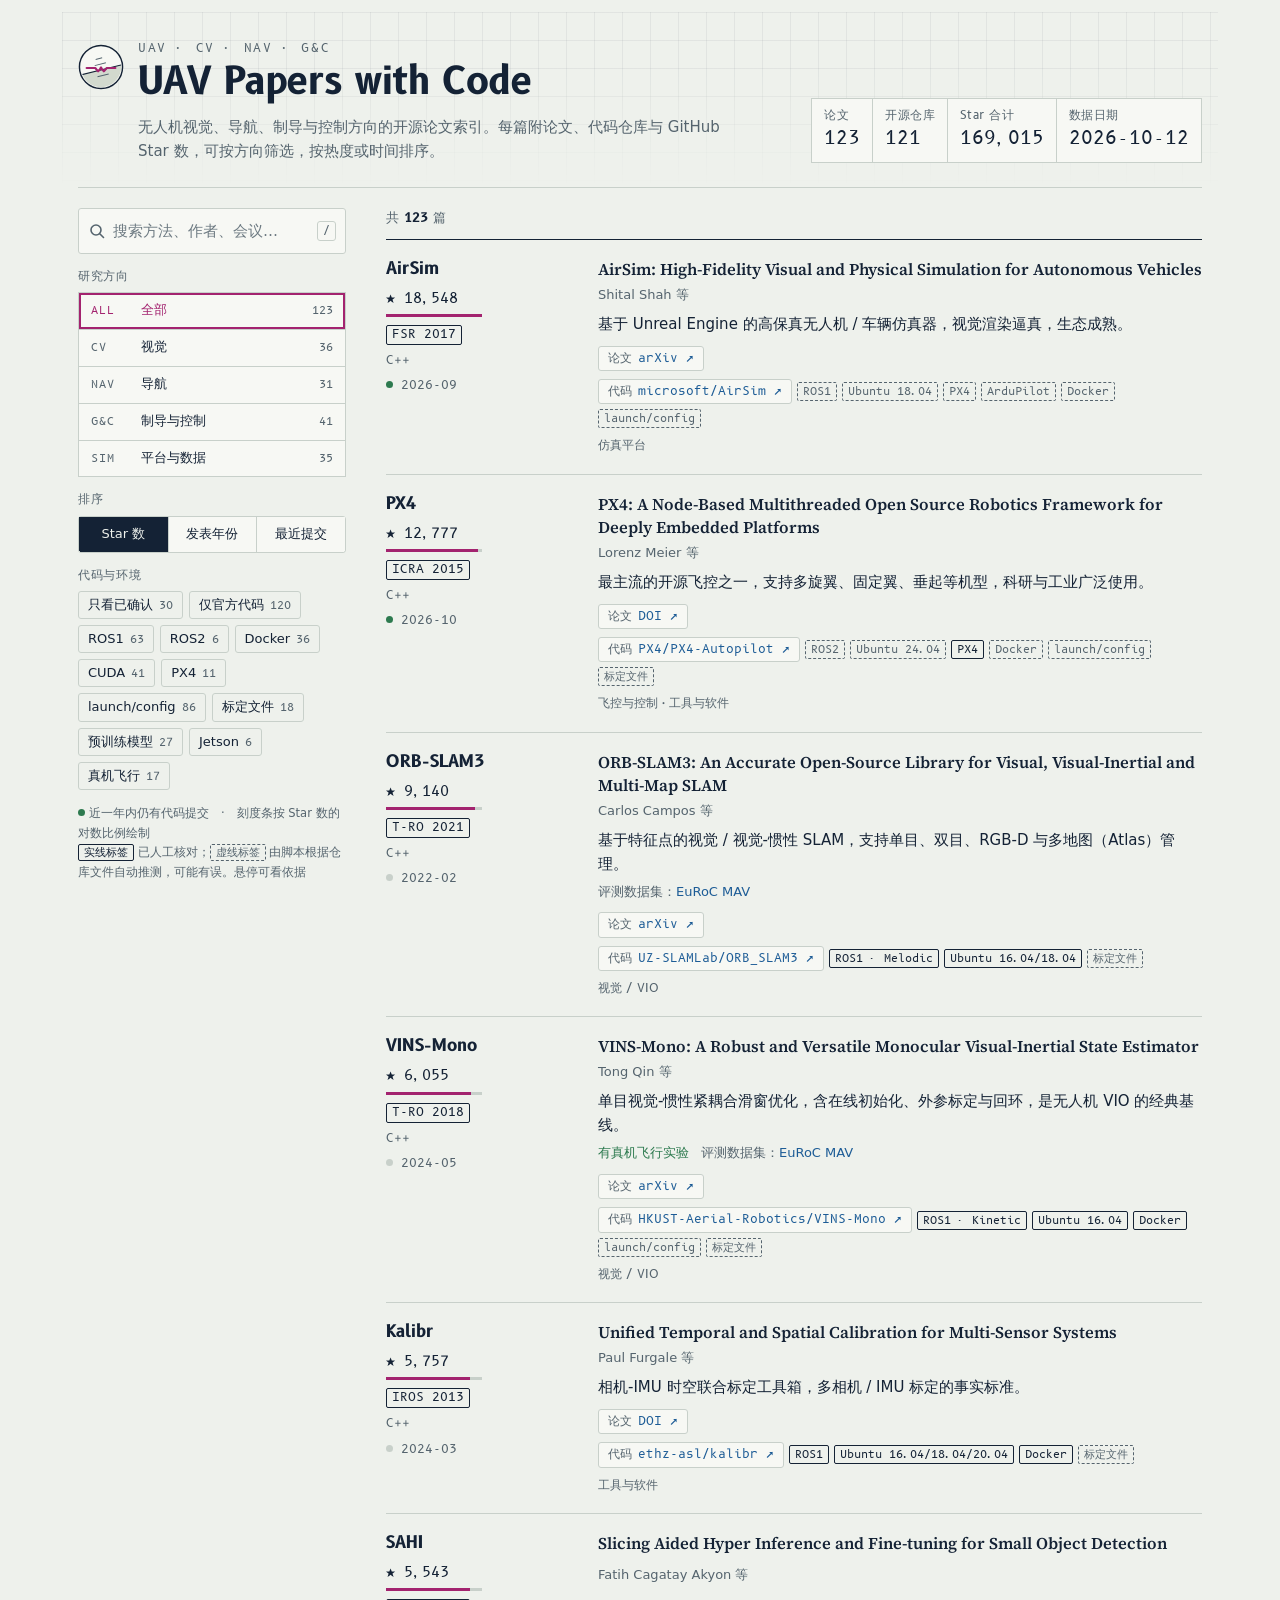
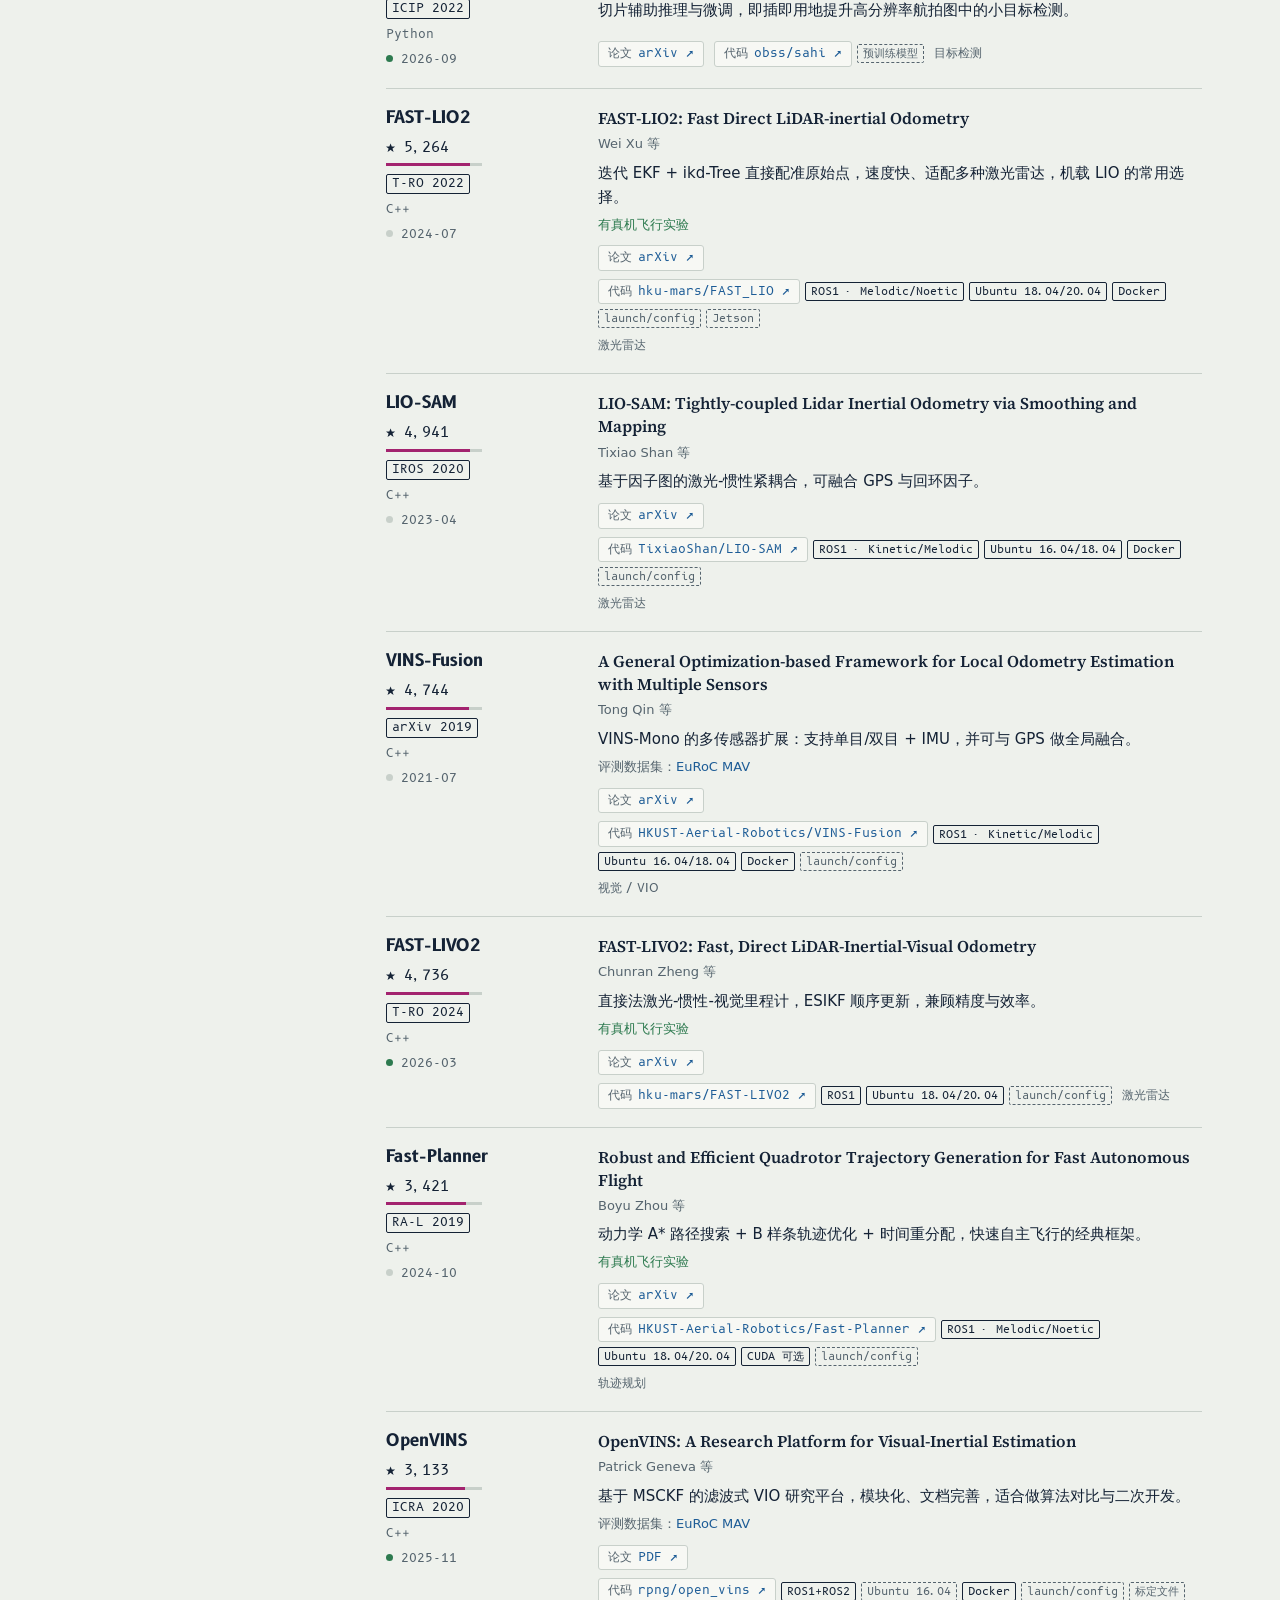
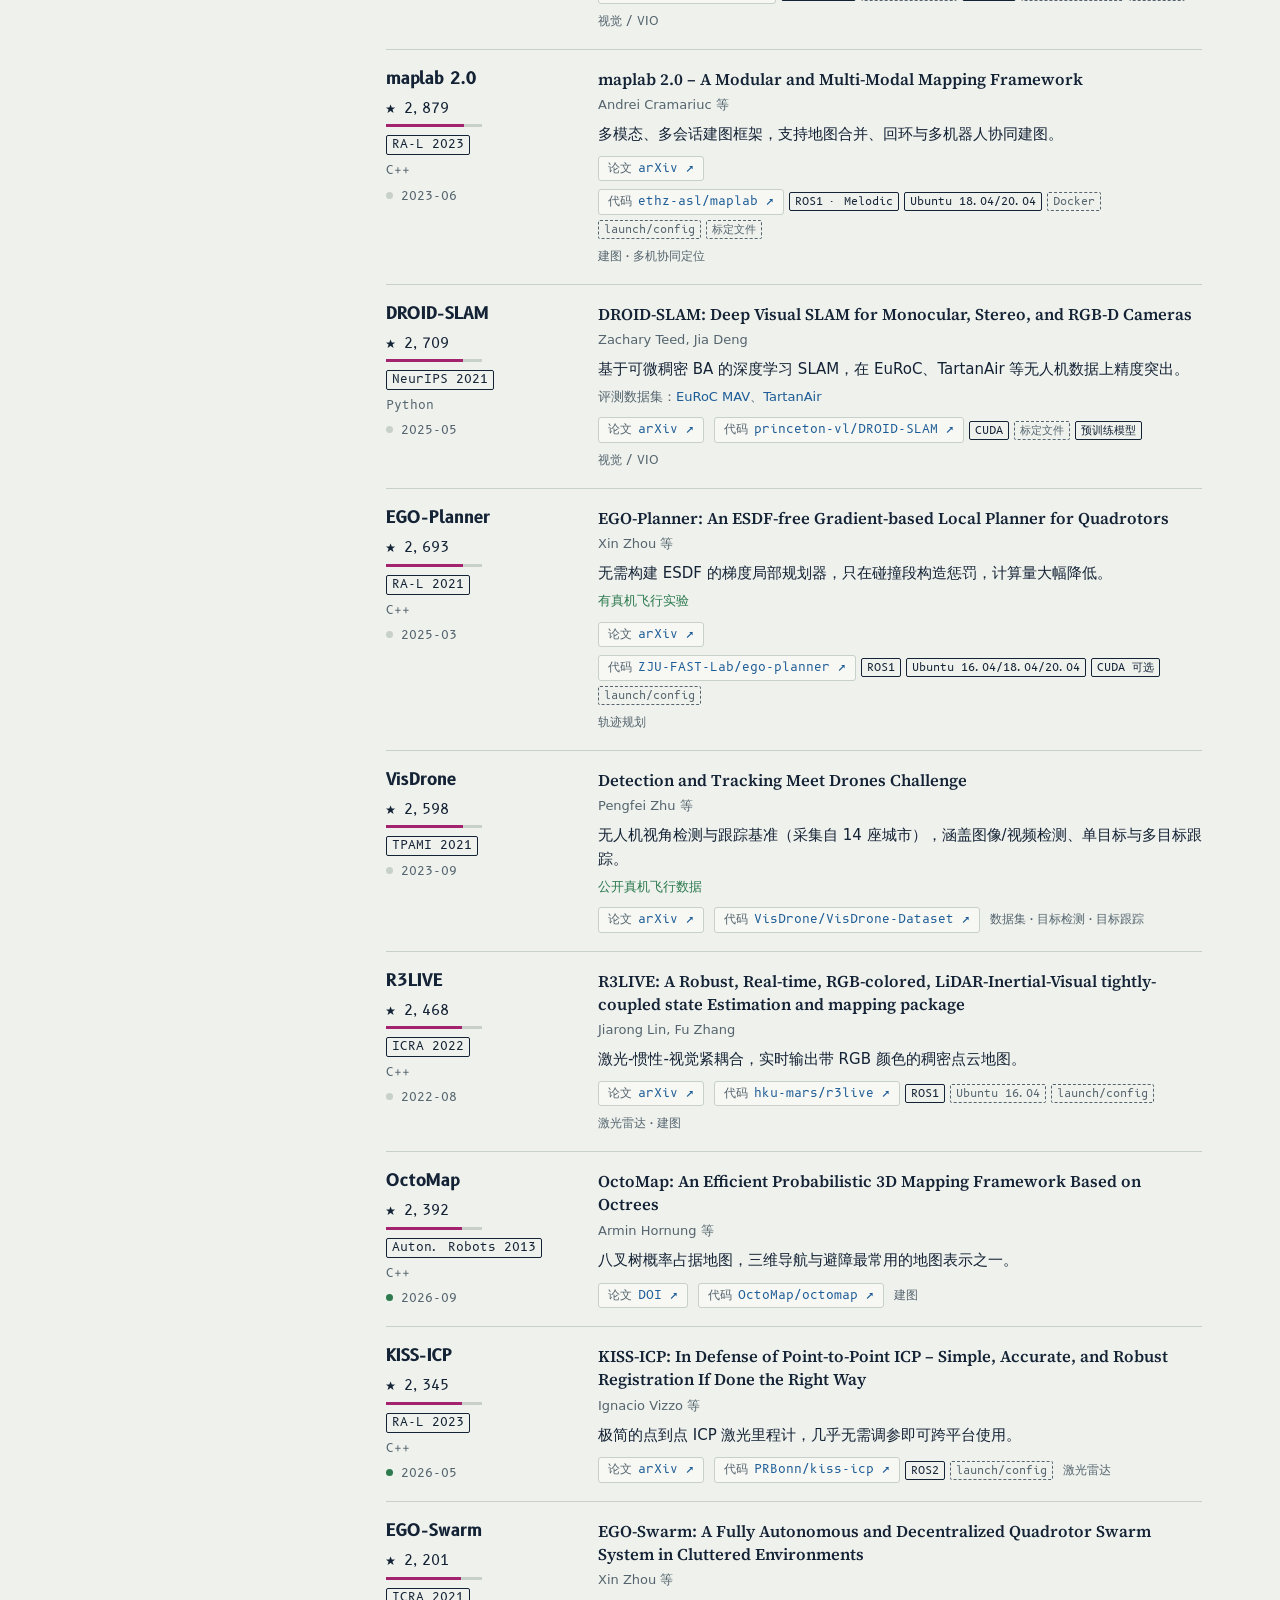
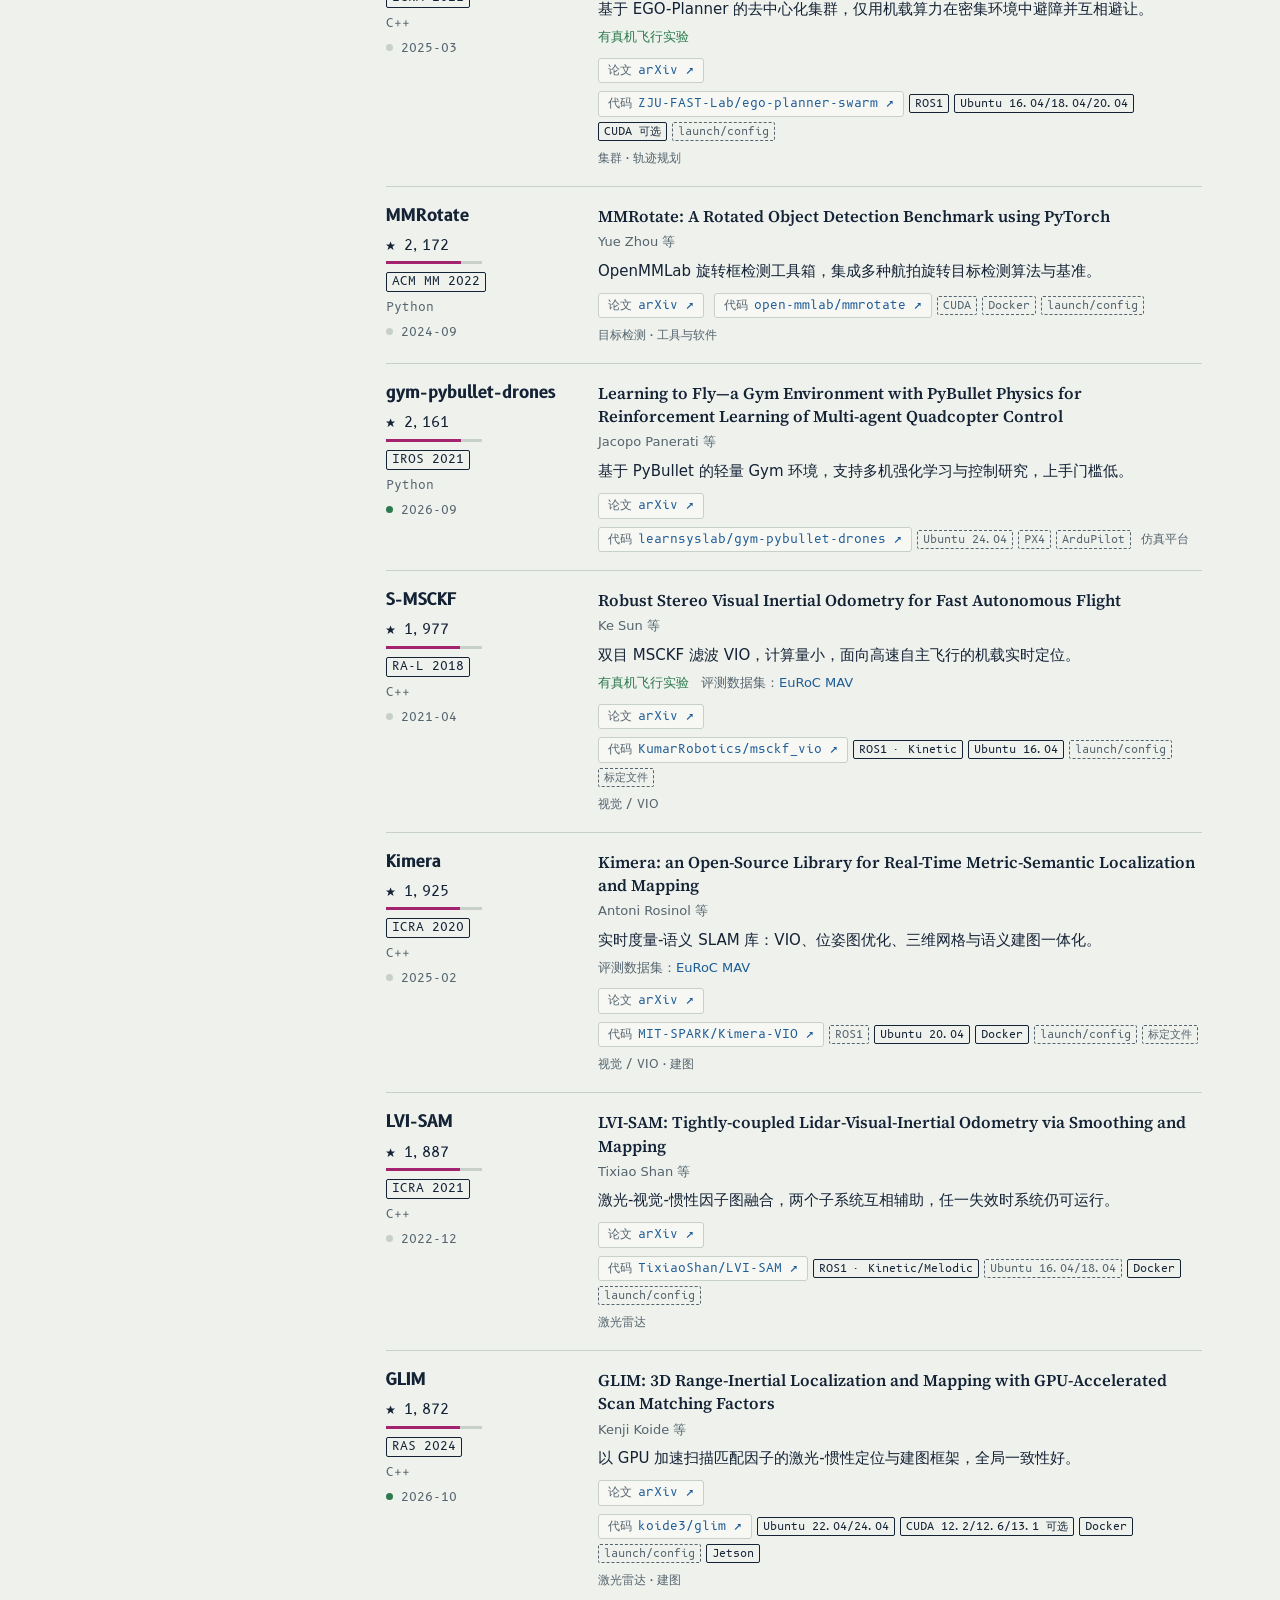
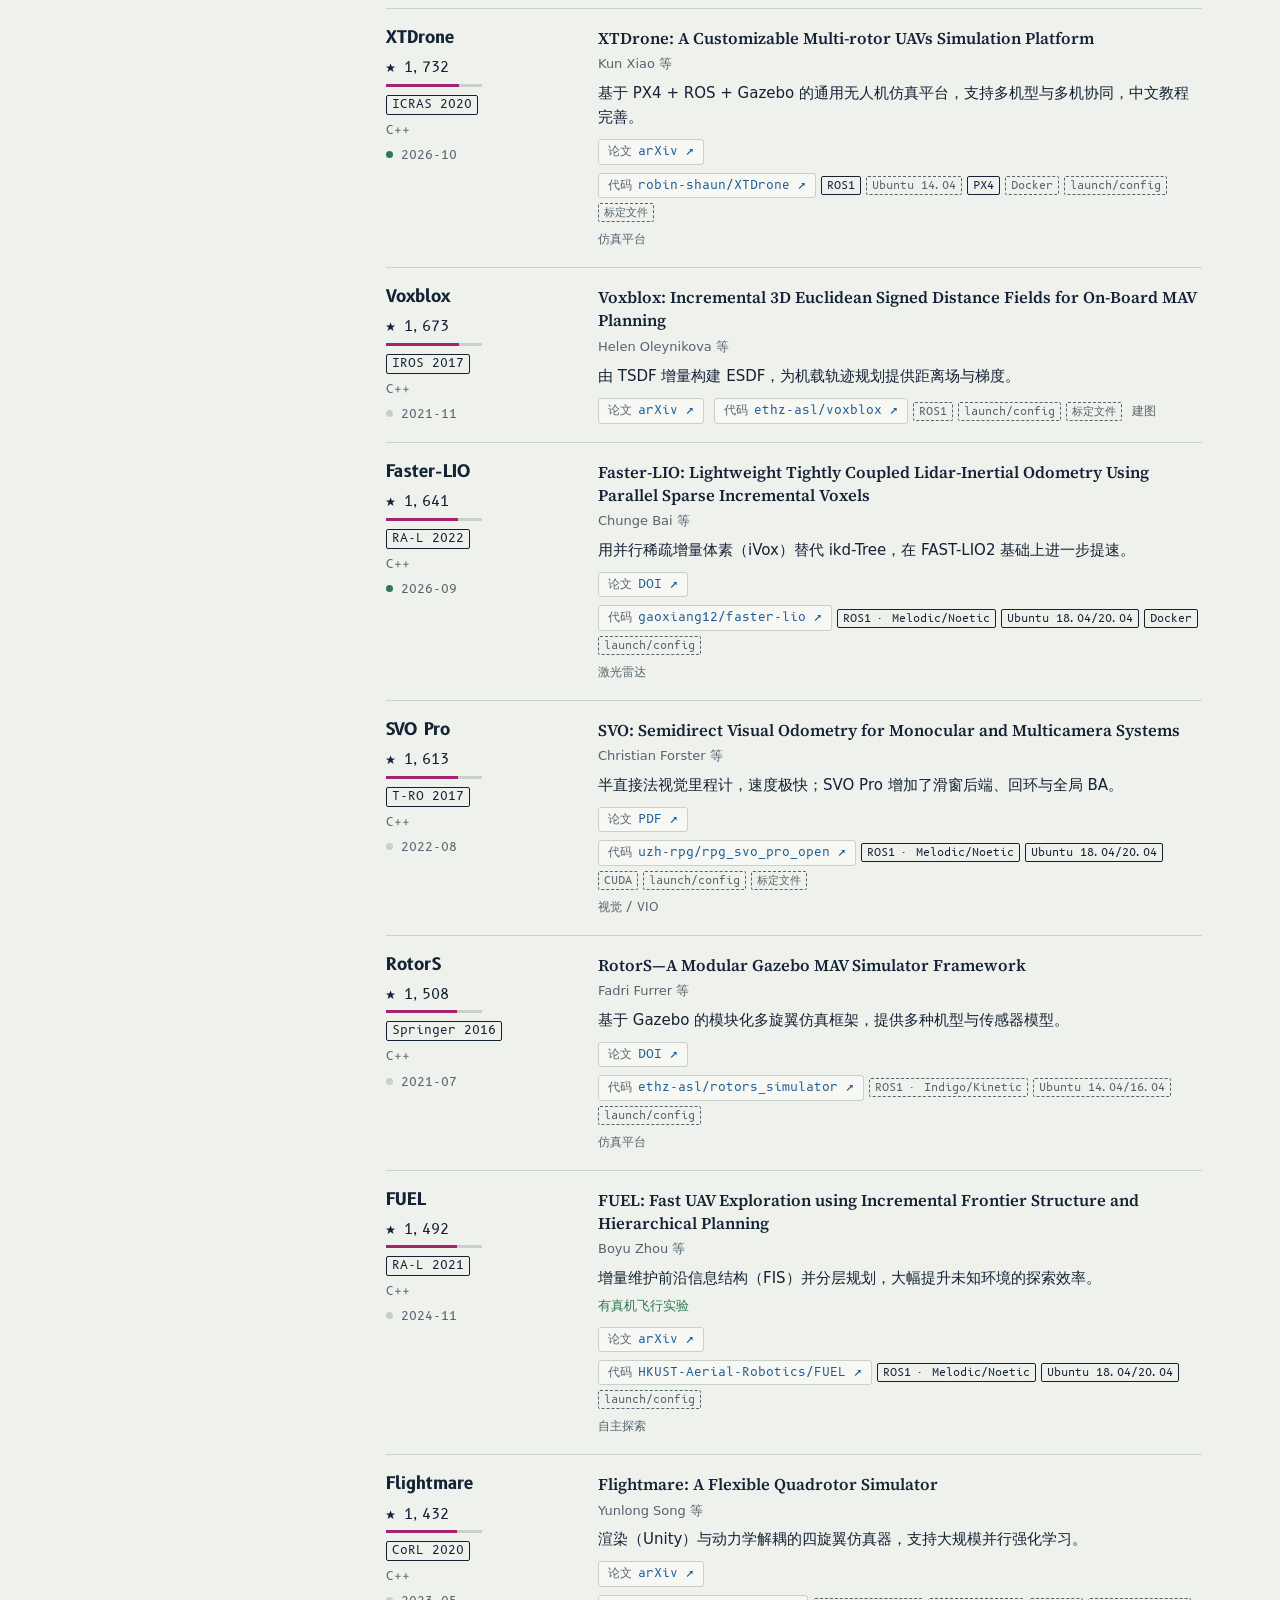
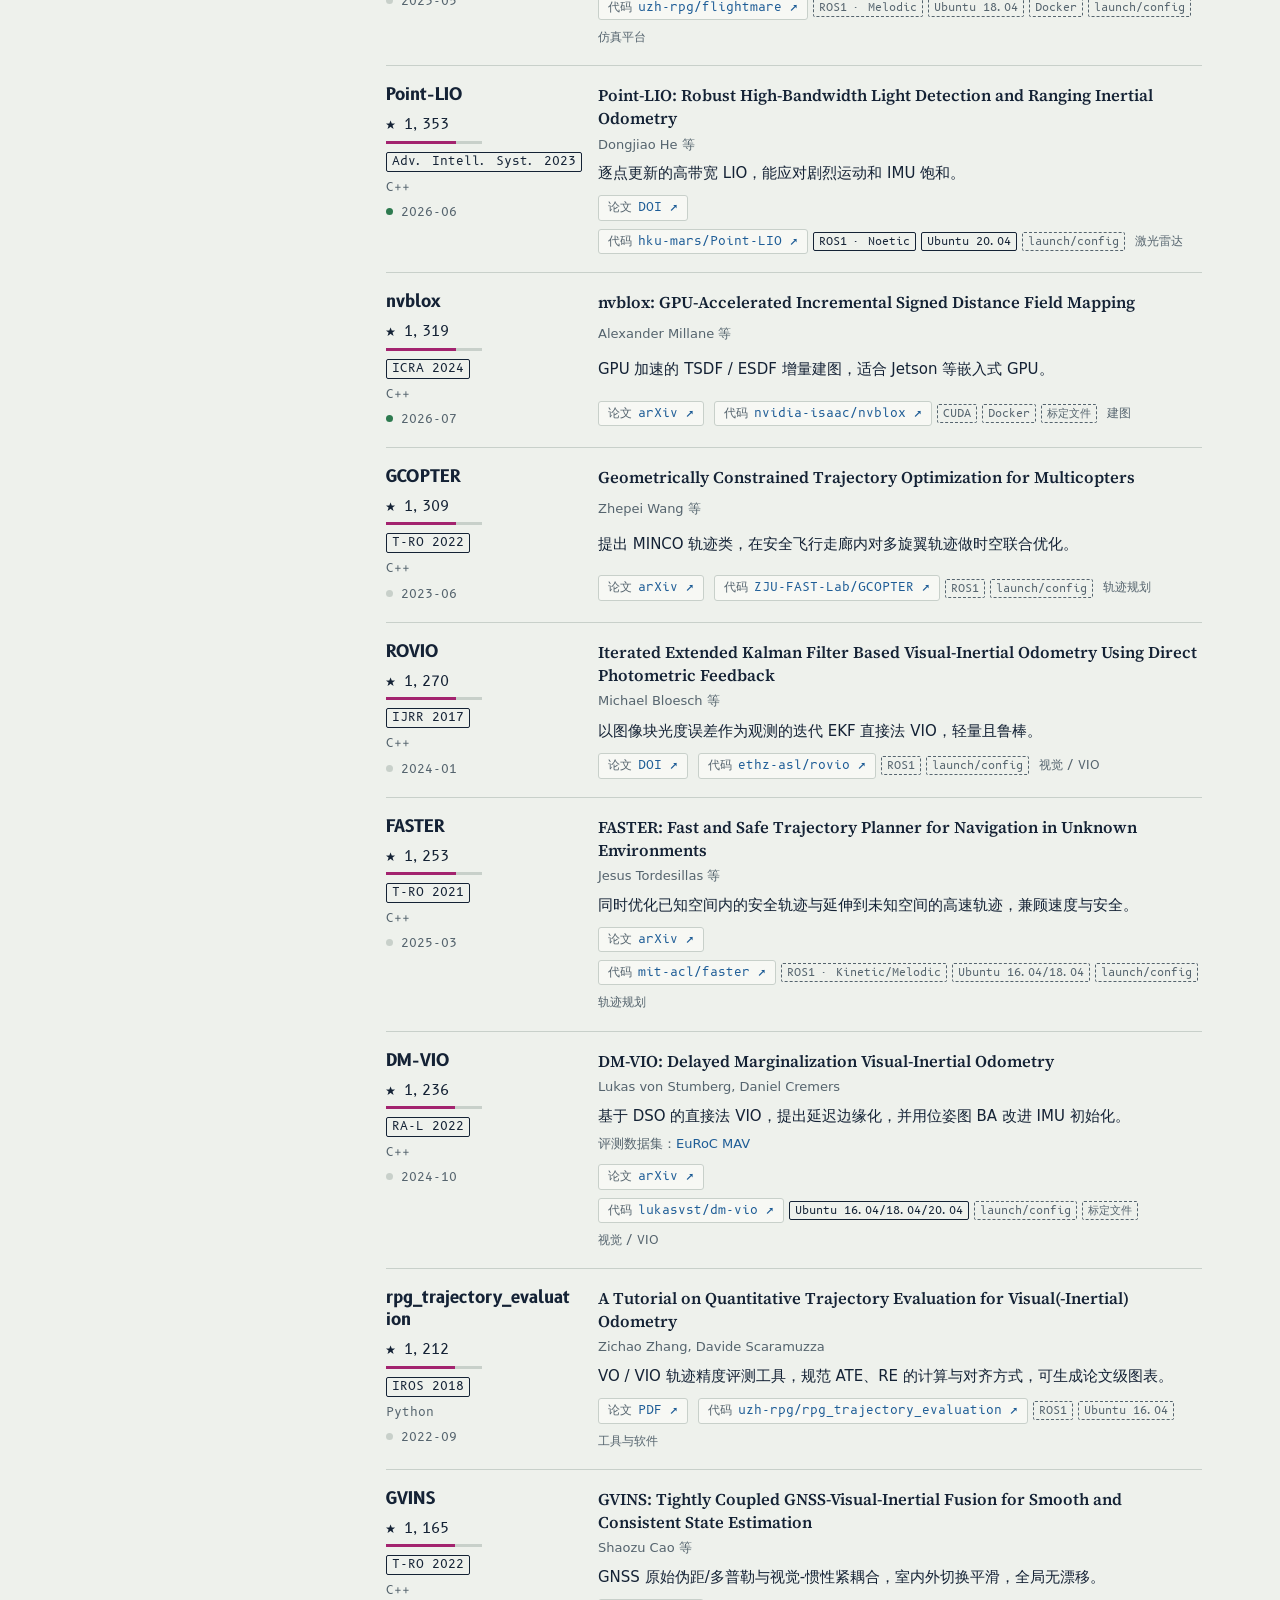
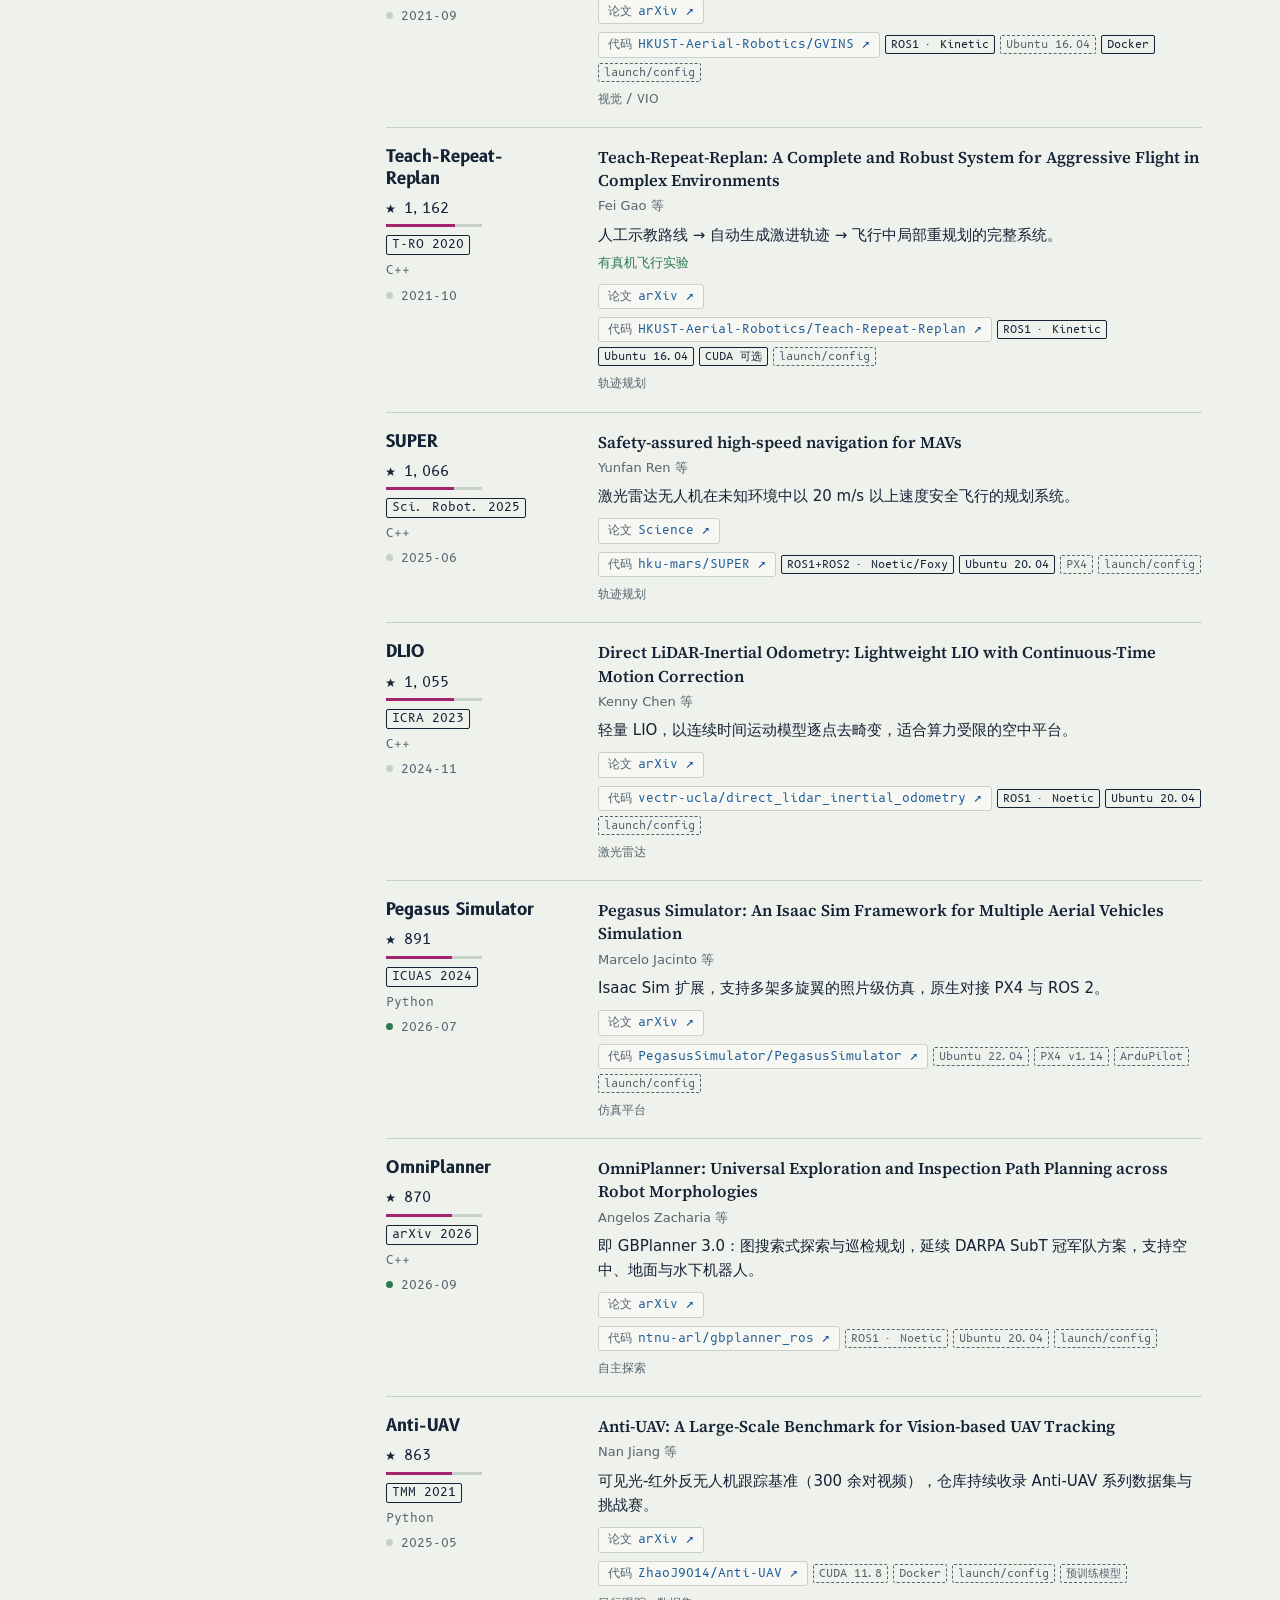
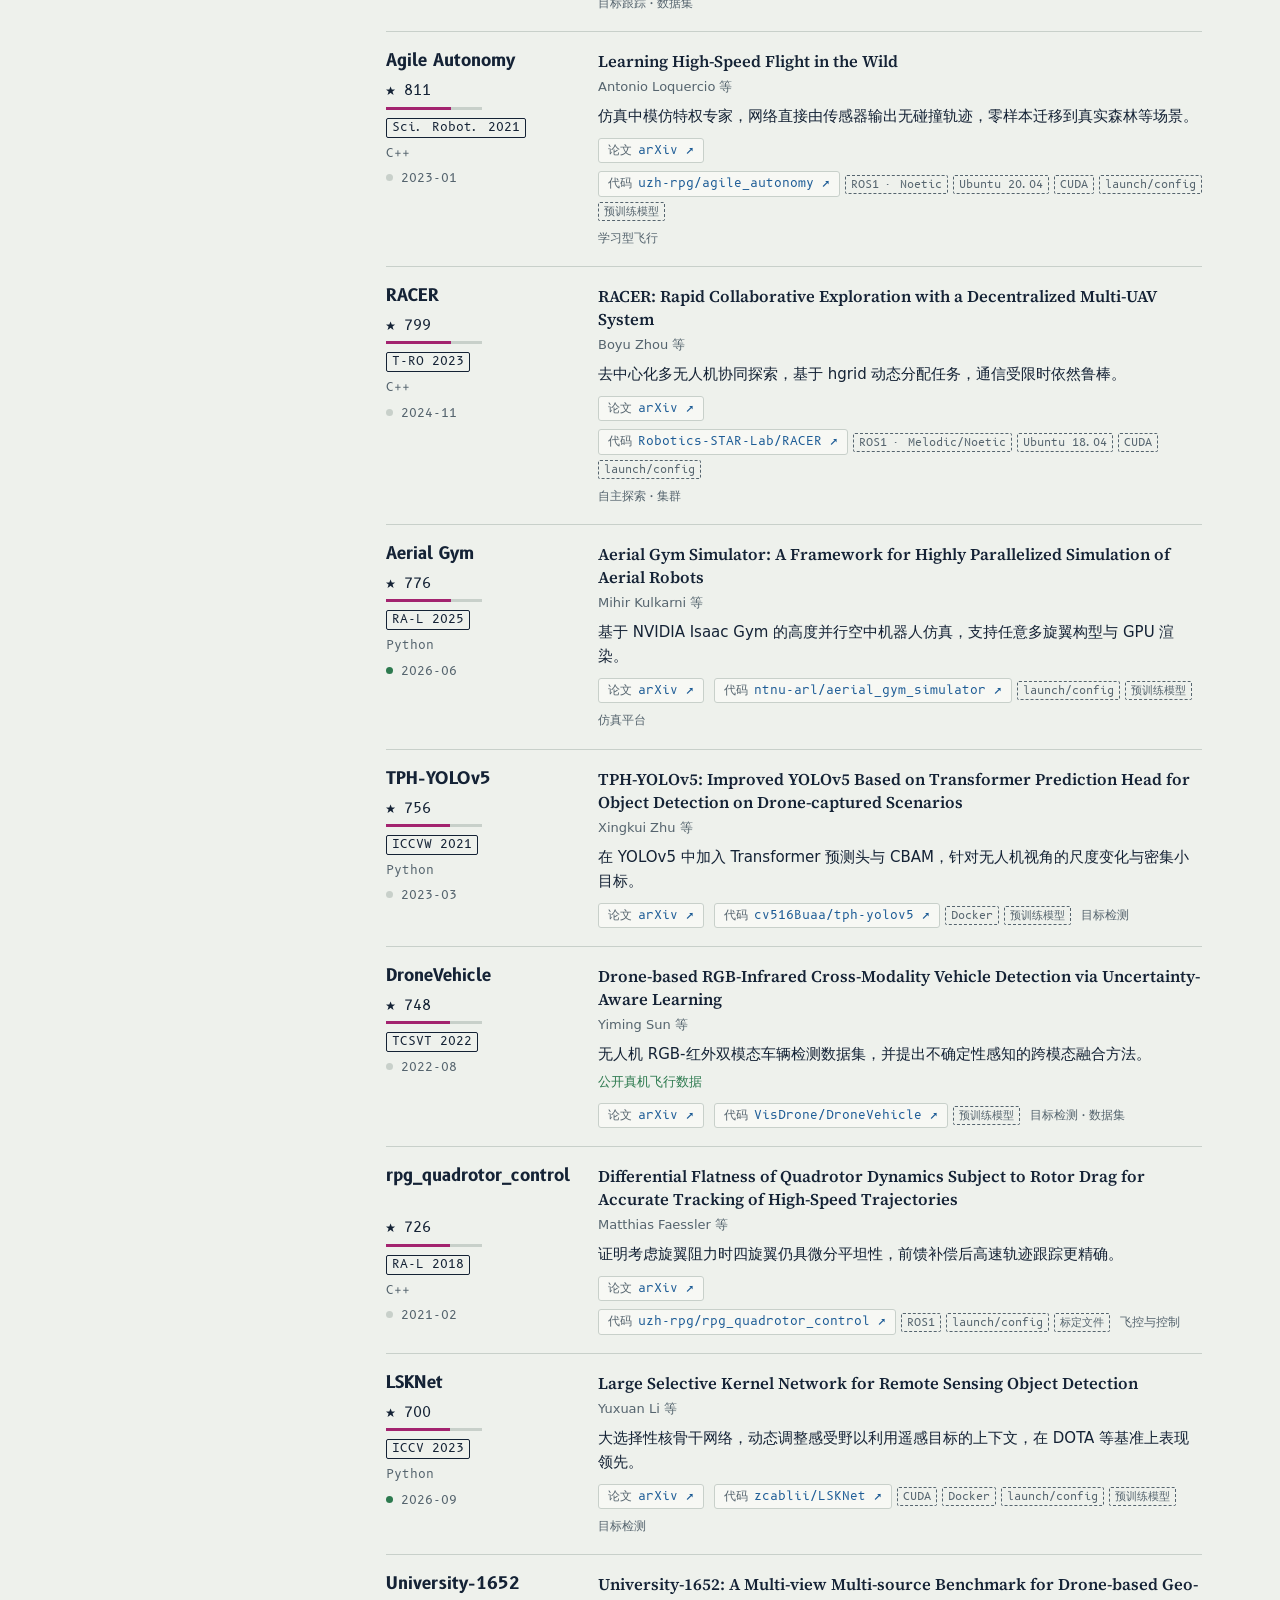
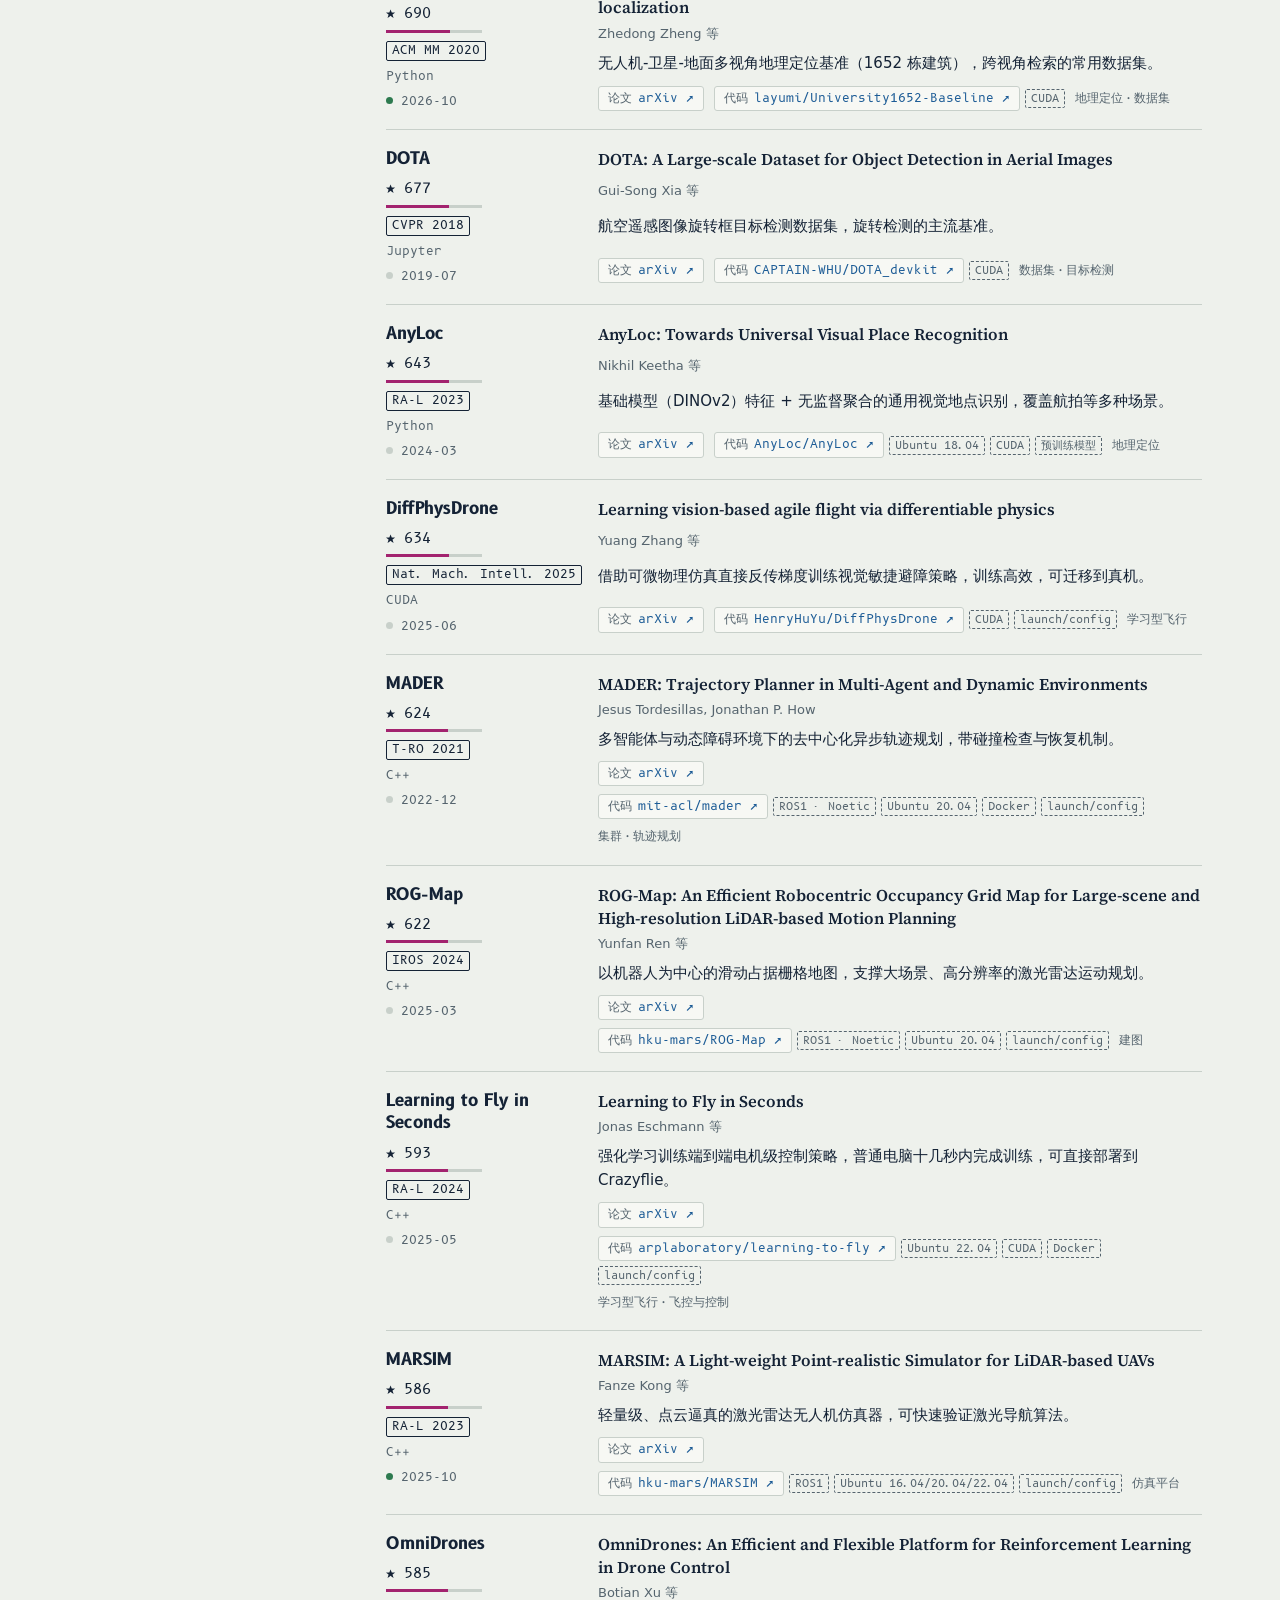
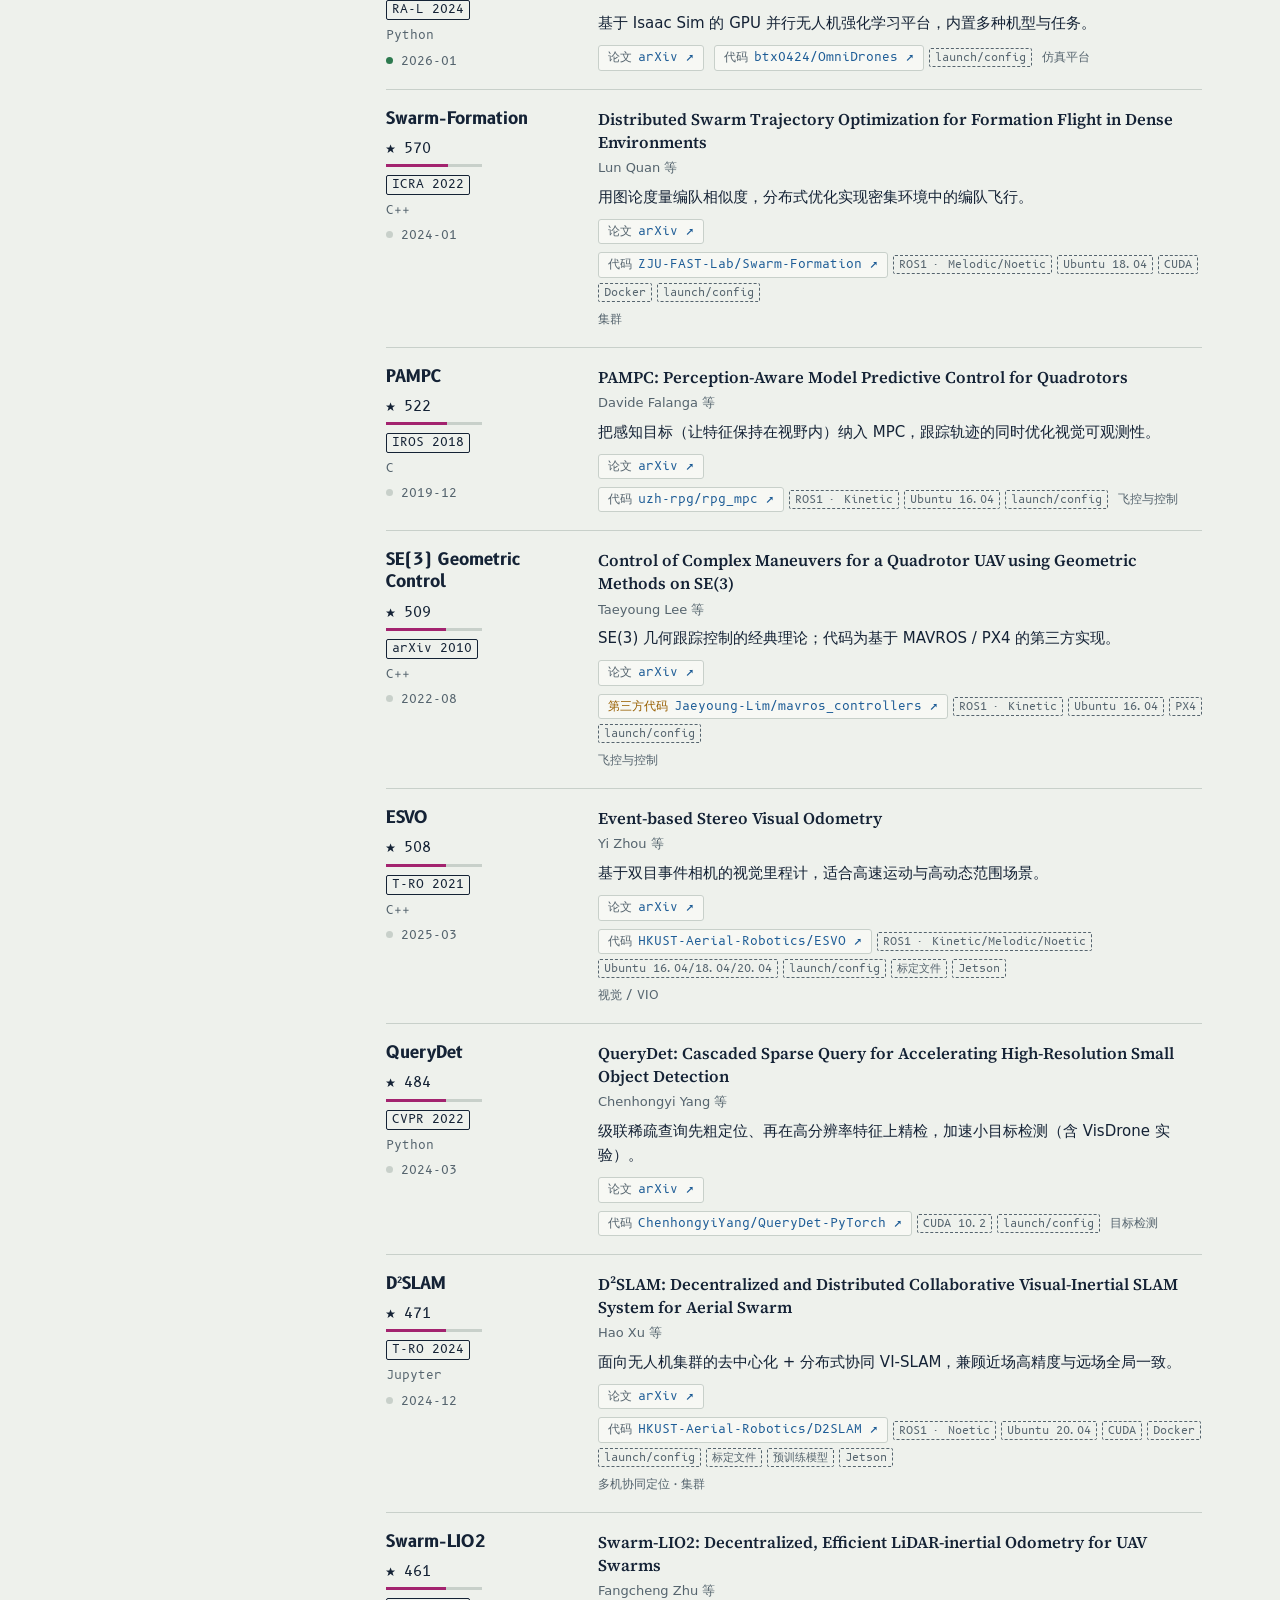
==== commit e857f4c6: "chore: 刷新 Star 数、最近提交时间与环境检测（2026-10-12）" ====
--- a/index.html
+++ b/index.html
@@ -449,13 +449,13 @@
   </footer>
 </div>
 
-<script type="application/json" id="data">[{"id":"vins-mono-2018","kind":"method","name":"VINS-Mono","title":"VINS-Mono: A Robust and Versatile Monocular Visual-Inertial State Estimator","authors":"Tong Qin 等","venue":"T-RO","venue_full":"IEEE Transactions on Robotics","year":2018,"paper":"https://arxiv.org/abs/1708.03852","repos":[{"name":"HKUST-Aerial-Robotics/VINS-Mono","official":true,"sig":{"ros":"ros1","ros_distro":["kinetic"],"ubuntu":["16.04"],"docker":true,"launch_config":true,"calibration":true,"why":{"ros":"README 写明，2026-10-07 核对","ubuntu":"README 写明，2026-10-07 核对","docker":"README 写明，2026-10-07 核对","launch_config":"ar_demo/launch/3dm_bag.launch","calibration":"config/euroc/euroc_config_no_extrinsic.yaml","ros_distro":"README 写明，2026-10-07 核对"},"ok":["ros","ros_distro","ubuntu","docker"]}}],"subs":["vio"],"zh":"单目视觉-惯性紧耦合滑窗优化，含在线初始化、外参标定与回环，是无人机 VIO 的经典基线。","stars":6049,"lang":"C++","updated":"2024-05-23","real_flight":"experiment","evaluated_on":[["euroc-mav-2016","EuRoC MAV"]]},{"id":"vins-fusion-2019","kind":"method","name":"VINS-Fusion","title":"A General Optimization-based Framework for Local Odometry Estimation with Multiple Sensors","authors":"Tong Qin 等","venue":"arXiv","venue_full":"arXiv preprint","year":2019,"paper":"https://arxiv.org/abs/1901.03638","repos":[{"name":"HKUST-Aerial-Robotics/VINS-Fusion","official":true,"sig":{"ros":"ros1","ros_distro":["kinetic","melodic"],"ubuntu":["16.04","18.04"],"docker":true,"launch_config":true,"why":{"ros":"README 写明，2026-10-07 核对","ubuntu":"README 写明，2026-10-07 核对","docker":"README 写明，2026-10-07 核对","launch_config":"config/realsense_d435i/rs_camera.launch","ros_distro":"README 写明，2026-10-07 核对"},"ok":["ros","ros_distro","ubuntu","docker"]}}],"subs":["vio"],"zh":"VINS-Mono 的多传感器扩展：支持单目/双目 + IMU，并可与 GPS 做全局融合。","stars":4736,"lang":"C++","updated":"2021-07-26","evaluated_on":[["euroc-mav-2016","EuRoC MAV"]]},{"id":"orb-slam3-2021","kind":"method","name":"ORB-SLAM3","title":"ORB-SLAM3: An Accurate Open-Source Library for Visual, Visual-Inertial and Multi-Map SLAM","authors":"Carlos Campos 等","venue":"T-RO","venue_full":"IEEE Transactions on Robotics","year":2021,"paper":"https://arxiv.org/abs/2007.11898","repos":[{"name":"UZ-SLAMLab/ORB_SLAM3","official":true,"sig":{"ros":"ros1","ros_distro":["melodic"],"ubuntu":["16.04","18.04"],"calibration":true,"why":{"ros":"README 写明，2026-10-07 核对","ubuntu":"README 写明，2026-10-07 核对","calibration":"Examples/Calibration/recorder_empty/april_6x6_80x80cm_larues.yaml","ros_distro":"README 写明，2026-10-07 核对","note":"ROS 接口为可选示例"},"ok":["ros","ros_distro","ubuntu"]}}],"subs":["vio"],"zh":"基于特征点的视觉 / 视觉-惯性 SLAM，支持单目、双目、RGB-D 与多地图（Atlas）管理。","stars":9126,"lang":"C++","updated":"2022-02-10","evaluated_on":[["euroc-mav-2016","EuRoC MAV"]]},{"id":"openvins-2020","kind":"method","name":"OpenVINS","title":"OpenVINS: A Research Platform for Visual-Inertial Estimation","authors":"Patrick Geneva 等","venue":"ICRA","venue_full":"IEEE International Conference on Robotics and Automation","year":2020,"paper":"https://pgeneva.com/downloads/papers/Geneva2020ICRA.pdf","repos":[{"name":"rpng/open_vins","official":true,"sig":{"ros":"both","ubuntu":["16.04"],"docker":true,"launch_config":true,"calibration":true,"why":{"ros":"README 写明，2026-10-07 核对","ubuntu":"由 ROS 发行版推断","docker":"README 写明，2026-10-07 核对","launch_config":"ov_eval/launch/record.launch","calibration":"config/euroc_mav/kalibr_imu_chain.yaml"},"ok":["ros","docker"]}}],"subs":["vio"],"zh":"基于 MSCKF 的滤波式 VIO 研究平台，模块化、文档完善，适合做算法对比与二次开发。","stars":3127,"lang":"C++","updated":"2025-11-30","evaluated_on":[["euroc-mav-2016","EuRoC MAV"]]},{"id":"s-msckf-2018","kind":"method","name":"S-MSCKF","title":"Robust Stereo Visual Inertial Odometry for Fast Autonomous Flight","authors":"Ke Sun 等","venue":"RA-L","venue_full":"IEEE Robotics and Automation Letters","year":2018,"paper":"https://arxiv.org/abs/1712.00036","repos":[{"name":"KumarRobotics/msckf_vio","official":true,"sig":{"ros":"ros1","ros_distro":["kinetic"],"ubuntu":["16.04"],"launch_config":true,"calibration":true,"why":{"ros":"README 写明，2026-10-07 核对","ubuntu":"README 写明，2026-10-07 核对","launch_config":"launch/image_processor_euroc.launch","calibration":"config/camchain-imucam-euroc-noextrinsics.yaml","ros_distro":"README 写明，2026-10-07 核对"},"ok":["ros","ros_distro","ubuntu"]}}],"subs":["vio"],"zh":"双目 MSCKF 滤波 VIO，计算量小，面向高速自主飞行的机载实时定位。","stars":1976,"lang":"C++","updated":"2021-04-26","real_flight":"experiment","evaluated_on":[["euroc-mav-2016","EuRoC MAV"]]},{"id":"rovio-2017","kind":"method","name":"ROVIO","title":"Iterated Extended Kalman Filter Based Visual-Inertial Odometry Using Direct Photometric Feedback","authors":"Michael Bloesch 等","venue":"IJRR","venue_full":"The International Journal of Robotics Research","year":2017,"paper":"https://doi.org/10.1177/0278364917728574","repos":[{"name":"ethz-asl/rovio","official":true,"sig":{"ros":"ros1","launch_config":true,"why":{"ros":"package.xml 使用 catkin","launch_config":"launch/rovio_node.launch"}}}],"subs":["vio"],"zh":"以图像块光度误差作为观测的迭代 EKF 直接法 VIO，轻量且鲁棒。","stars":1269,"lang":"C++","updated":"2024-01-10"},{"id":"kimera-2020","kind":"method","name":"Kimera","title":"Kimera: an Open-Source Library for Real-Time Metric-Semantic Localization and Mapping","authors":"Antoni Rosinol 等","venue":"ICRA","venue_full":"IEEE International Conference on Robotics and Automation","year":2020,"paper":"https://arxiv.org/abs/1910.02490","repos":[{"name":"MIT-SPARK/Kimera-VIO","official":true,"sig":{"ros":"ros1","ubuntu":["20.04"],"docker":true,"launch_config":true,"calibration":true,"why":{"ros":"README 中有 roslaunch/catkin 命令","ubuntu":"README 写明，2026-10-07 核对","docker":"README 写明，2026-10-07 核对","launch_config":"params/D455/BackendParams.yaml","calibration":"scripts/kalibr/templates/camera.yaml"},"ok":["ubuntu","docker"]}}],"subs":["vio","map"],"zh":"实时度量-语义 SLAM 库：VIO、位姿图优化、三维网格与语义建图一体化。","stars":1923,"lang":"C++","updated":"2025-02-10","evaluated_on":[["euroc-mav-2016","EuRoC MAV"]]},{"id":"svo-pro-2017","kind":"method","name":"SVO Pro","title":"SVO: Semidirect Visual Odometry for Monocular and Multicamera Systems","authors":"Christian Forster 等","venue":"T-RO","venue_full":"IEEE Transactions on Robotics","year":2017,"paper":"https://rpg.ifi.uzh.ch/docs/TRO17_Forster-SVO.pdf","repos":[{"name":"uzh-rpg/rpg_svo_pro_open","official":true,"sig":{"ros":"ros1","ros_distro":["melodic","noetic"],"ubuntu":["18.04","20.04"],"cuda":true,"launch_config":true,"calibration":true,"why":{"ros":"README 写明，2026-10-07 核对","ubuntu":"README 写明，2026-10-07 核对","cuda":"含 .cu 源文件","launch_config":"svo_ros/launch/euroc_global_map_mono.launch","calibration":"svo_ros/param/calib/bluefox_25000826_fisheye.yaml","ros_distro":"README 写明，2026-10-07 核对"},"ok":["ros","ros_distro","ubuntu"]}}],"subs":["vio"],"zh":"半直接法视觉里程计，速度极快；SVO Pro 增加了滑窗后端、回环与全局 BA。","stars":1612,"lang":"C++","updated":"2022-08-04"},{"id":"dm-vio-2022","kind":"method","name":"DM-VIO","title":"DM-VIO: Delayed Marginalization Visual-Inertial Odometry","authors":"Lukas von Stumberg, Daniel Cremers","venue":"RA-L","venue_full":"IEEE Robotics and Automation Letters","year":2022,"paper":"https://arxiv.org/abs/2201.04114","repos":[{"name":"lukasvst/dm-vio","official":true,"sig":{"ubuntu":["16.04","18.04","20.04"],"launch_config":true,"calibration":true,"why":{"ubuntu":"README 写明，2026-10-07 核对","launch_config":"configs/4seasons.yaml","calibration":"configs/pcalib_linear_8bit.txt","note":"ROS 接口在 dm-vio-ros 仓库"},"ok":["ubuntu"]}}],"subs":["vio"],"zh":"基于 DSO 的直接法 VIO，提出延迟边缘化，并用位姿图 BA 改进 IMU 初始化。","stars":1235,"lang":"C++","updated":"2024-10-27","evaluated_on":[["euroc-mav-2016","EuRoC MAV"]]},{"id":"droid-slam-2021","kind":"method","name":"DROID-SLAM","title":"DROID-SLAM: Deep Visual SLAM for Monocular, Stereo, and RGB-D Cameras","authors":"Zachary Teed, Jia Deng","venue":"NeurIPS","venue_full":"Conference on Neural Information Processing Systems","year":2021,"paper":"https://arxiv.org/abs/2108.10869","repos":[{"name":"princeton-vl/DROID-SLAM","official":true,"sig":{"cuda":"required","calibration":true,"pretrained":true,"why":{"cuda":"README 写明，2026-10-07 核对","calibration":"calib/barn.txt","pretrained":"README 写明，2026-10-07 核对"},"ok":["cuda","pretrained"]}}],"subs":["vio"],"zh":"基于可微稠密 BA 的深度学习 SLAM，在 EuRoC、TartanAir 等无人机数据上精度突出。","stars":2707,"lang":"Python","updated":"2025-05-05","evaluated_on":[["euroc-mav-2016","EuRoC MAV"],["tartanair-2020","TartanAir"]]},{"id":"esvo-2021","kind":"method","name":"ESVO","title":"Event-based Stereo Visual Odometry","authors":"Yi Zhou 等","venue":"T-RO","venue_full":"IEEE Transactions on Robotics","year":2021,"paper":"https://arxiv.org/abs/2007.15548","repos":[{"name":"HKUST-Aerial-Robotics/ESVO","official":true,"sig":{"ros":"ros1","ros_distro":["kinetic","melodic","noetic"],"ubuntu":["16.04","18.04","20.04"],"launch_config":true,"calibration":true,"jetson":true,"why":{"ros":"package.xml 使用 catkin","ubuntu":"README / Dockerfile 中写明","launch_config":"esvo_core/launch/mvstereo/mvstereo_rpg.launch","calibration":"esvo_core/calib/hkust/left.yaml","jetson":"README 中提到 Jetson"}}}],"subs":["vio"],"zh":"基于双目事件相机的视觉里程计，适合高速运动与高动态范围场景。","stars":508,"lang":"C++","updated":"2025-03-20","tags":["事件相机"]},{"id":"gvins-2022","kind":"method","name":"GVINS","title":"GVINS: Tightly Coupled GNSS-Visual-Inertial Fusion for Smooth and Consistent State Estimation","authors":"Shaozu Cao 等","venue":"T-RO","venue_full":"IEEE Transactions on Robotics","year":2022,"paper":"https://arxiv.org/abs/2103.07899","repos":[{"name":"HKUST-Aerial-Robotics/GVINS","official":true,"sig":{"ros":"ros1","ros_distro":["kinetic"],"ubuntu":["16.04"],"docker":true,"launch_config":true,"why":{"ros":"README 写明，2026-10-07 核对","ubuntu":"由 ROS 发行版推断","docker":"README 写明，2026-10-07 核对","launch_config":"estimator/launch/simulator.launch","ros_distro":"README 写明，2026-10-07 核对"},"ok":["ros","ros_distro","docker"]}}],"subs":["vio"],"zh":"GNSS 原始伪距/多普勒与视觉-惯性紧耦合，室内外切换平滑，全局无漂移。","stars":1162,"lang":"C++","updated":"2021-09-02","tags":["GNSS"]},{"id":"omni-swarm-2022","kind":"method","name":"Omni-swarm","title":"Omni-Swarm: A Decentralized Omnidirectional Visual-Inertial-UWB State Estimation System for Aerial Swarms","authors":"Hao Xu 等","venue":"T-RO","venue_full":"IEEE Transactions on Robotics","year":2022,"paper":"https://arxiv.org/abs/2103.04131","repos":[{"name":"HKUST-Aerial-Robotics/Omni-swarm","official":true,"sig":{"ros":"ros1","ubuntu":["18.04"],"launch_config":true,"jetson":true,"why":{"ros":"package.xml 使用 catkin","ubuntu":"README / Dockerfile 中写明","launch_config":"localization_proxy/launch/uwb_comm-test.launch","jetson":"README 中提到 TX2"}}}],"subs":["coll","swarm"],"zh":"全向视觉 + IMU + UWB 的去中心化集群状态估计，同时给出相对与全局位姿。","stars":288,"lang":"Jupyter","updated":"2022-07-03","tags":["UWB"]},{"id":"d2slam-2024","kind":"method","name":"D²SLAM","title":"D²SLAM: Decentralized and Distributed Collaborative Visual-Inertial SLAM System for Aerial Swarm","authors":"Hao Xu 等","venue":"T-RO","venue_full":"IEEE Transactions on Robotics","year":2024,"paper":"https://arxiv.org/abs/2211.01538","repos":[{"name":"HKUST-Aerial-Robotics/D2SLAM","official":true,"sig":{"ros":"ros1","ros_distro":["noetic"],"ubuntu":["20.04"],"cuda":true,"docker":true,"launch_config":true,"calibration":true,"jetson":true,"pretrained":true,"why":{"ros":"package.xml 使用 catkin","ubuntu":"由 ROS 发行版推断","cuda":"README 中提到 CUDA","docker":"docker/Dockerfile.arm64_base_ros1_noetic","launch_config":"d2comm/launch/d2comm.launch","calibration":"config/GRACO/GRACO_calib.yaml","jetson":"README 中提到 Jetson","pretrained":"models/hitnet_series/hitnet_1x240x320_model_float16_quant.onnx"}}}],"subs":["coll","swarm"],"zh":"面向无人机集群的去中心化 + 分布式协同 VI-SLAM，兼顾近场高精度与远场全局一致。","stars":470,"lang":"Jupyter","updated":"2024-12-13"},{"id":"covins-2021","kind":"method","name":"COVINS","title":"COVINS: Visual-Inertial SLAM for Centralized Collaboration","authors":"Patrik Schmuck 等","venue":"ISMAR","venue_full":"IEEE International Symposium on Mixed and Augmented Reality","year":2021,"paper":"https://arxiv.org/abs/2108.05756","repos":[{"name":"v4rl-ucy/covins","official":true,"sig":{"ros":"ros1","ros_distro":["melodic","noetic"],"ubuntu":["20.04"],"docker":true,"launch_config":true,"why":{"ros":"package.xml 使用 catkin","ubuntu":"README / Dockerfile 中写明","docker":"docker/Dockerfile","launch_config":"covins_backend/launch/tf.launch"}}}],"subs":["coll"],"zh":"中心化协同 VI-SLAM 后端，支持多个智能体协同建图与地图融合。","stars":461,"lang":"C++","updated":"2023-05-28"},{"id":"maplab-2-0-2023","kind":"method","name":"maplab 2.0","title":"maplab 2.0 – A Modular and Multi-Modal Mapping Framework","authors":"Andrei Cramariuc 等","venue":"RA-L","venue_full":"IEEE Robotics and Automation Letters","year":2023,"paper":"https://arxiv.org/abs/2212.00654","repos":[{"name":"ethz-asl/maplab","official":true,"sig":{"ros":"ros1","ros_distro":["melodic"],"ubuntu":["18.04","20.04"],"docker":true,"launch_config":true,"calibration":true,"why":{"ros":"README 写明，2026-10-07 核对","ubuntu":"README 写明，2026-10-07 核对","docker":"deploy/Dockerfile","launch_config":"applications/maplab-node/launch/euroc/euroc-maplab-node-w-rovioli.launch","calibration":"maplab-launch/config/alphasense-dev-kit/calib/alphasense-dev-kit-okvis.yaml","ros_distro":"README 写明，2026-10-07 核对"},"ok":["ros","ros_distro","ubuntu"]}}],"subs":["map","coll"],"zh":"多模态、多会话建图框架，支持地图合并、回环与多机器人协同建图。","stars":2879,"lang":"C++","updated":"2023-06-18"},{"id":"fast-lio2-2022","kind":"method","name":"FAST-LIO2","title":"FAST-LIO2: Fast Direct LiDAR-inertial Odometry","authors":"Wei Xu 等","venue":"T-RO","venue_full":"IEEE Transactions on Robotics","year":2022,"paper":"https://arxiv.org/abs/2107.06829","repos":[{"name":"hku-mars/FAST_LIO","official":true,"sig":{"ros":"ros1","ros_distro":["melodic","noetic"],"ubuntu":["18.04","20.04"],"docker":true,"launch_config":true,"jetson":true,"why":{"ros":"README 写明，2026-10-07 核对","ubuntu":"README 写明，2026-10-07 核对","launch_config":"launch/gdb_debug_example.launch","jetson":"README 中提到 TX2","ros_distro":"README 写明，2026-10-07 核对","docker":"README 写明，2026-10-07 核对","note":"README 要求 Ubuntu ≥ 16.04、ROS ≥ Melodic"},"ok":["ros","ros_distro","ubuntu","docker"]}}],"subs":["lio"],"zh":"迭代 EKF + ikd-Tree 直接配准原始点，速度快、适配多种激光雷达，机载 LIO 的常用选择。","stars":5242,"lang":"C++","updated":"2024-07-23","real_flight":"experiment"},{"id":"lio-sam-2020","kind":"method","name":"LIO-SAM","title":"LIO-SAM: Tightly-coupled Lidar Inertial Odometry via Smoothing and Mapping","authors":"Tixiao Shan 等","venue":"IROS","venue_full":"IEEE/RSJ International Conference on Intelligent Robots and Systems","year":2020,"paper":"https://arxiv.org/abs/2007.00258","repos":[{"name":"TixiaoShan/LIO-SAM","official":true,"sig":{"ros":"ros1","ros_distro":["kinetic","melodic"],"ubuntu":["16.04","18.04"],"docker":true,"launch_config":true,"why":{"ros":"README 写明，2026-10-07 核对","ubuntu":"README 写明，2026-10-07 核对","docker":"README 写明，2026-10-07 核对","launch_config":"launch/include/module_loam.launch","ros_distro":"README 写明，2026-10-07 核对"},"ok":["ros","ros_distro","ubuntu","docker"]}}],"subs":["lio"],"zh":"基于因子图的激光-惯性紧耦合，可融合 GPS 与回环因子。","stars":4935,"lang":"C++","updated":"2023-04-17"},{"id":"lvi-sam-2021","kind":"method","name":"LVI-SAM","title":"LVI-SAM: Tightly-coupled Lidar-Visual-Inertial Odometry via Smoothing and Mapping","authors":"Tixiao Shan 等","venue":"ICRA","venue_full":"IEEE International Conference on Robotics and Automation","year":2021,"paper":"https://arxiv.org/abs/2104.10831","repos":[{"name":"TixiaoShan/LVI-SAM","official":true,"sig":{"ros":"ros1","ros_distro":["kinetic","melodic"],"ubuntu":["16.04","18.04"],"docker":true,"launch_config":true,"why":{"ros":"README 写明，2026-10-07 核对","ubuntu":"由 ROS 发行版推断","docker":"README 写明，2026-10-07 核对","launch_config":"launch/include/module_robot_state_publisher.launch","ros_distro":"README 写明，2026-10-07 核对"},"ok":["ros","ros_distro","docker"]}}],"subs":["lio"],"zh":"激光-视觉-惯性因子图融合，两个子系统互相辅助，任一失效时系统仍可运行。","stars":1885,"lang":"C++","updated":"2022-12-17"},{"id":"r3live-2022","kind":"method","name":"R3LIVE","title":"R3LIVE: A Robust, Real-time, RGB-colored, LiDAR-Inertial-Visual tightly-coupled state Estimation and mapping package","authors":"Jiarong Lin, Fu Zhang","venue":"ICRA","venue_full":"IEEE International Conference on Robotics and Automation","year":2022,"paper":"https://arxiv.org/abs/2109.07982","repos":[{"name":"hku-mars/r3live","official":true,"sig":{"ros":"ros1","ubuntu":["16.04"],"launch_config":true,"why":{"ros":"README 写明，2026-10-07 核对","ubuntu":"由 ROS 发行版推断","launch_config":"r3live/launch/r3live_bag.launch"},"ok":["ros"]}}],"subs":["lio","map"],"zh":"激光-惯性-视觉紧耦合，实时输出带 RGB 颜色的稠密点云地图。","stars":2465,"lang":"C++","updated":"2022-08-24"},{"id":"fast-livo2-2024","kind":"method","name":"FAST-LIVO2","title":"FAST-LIVO2: Fast, Direct LiDAR-Inertial-Visual Odometry","authors":"Chunran Zheng 等","venue":"T-RO","venue_full":"IEEE Transactions on Robotics","year":2024,"paper":"https://arxiv.org/abs/2408.14035","repos":[{"name":"hku-mars/FAST-LIVO2","official":true,"sig":{"ros":"ros1","ubuntu":["18.04","20.04"],"launch_config":true,"why":{"ros":"README 写明，2026-10-07 核对","ubuntu":"README 写明，2026-10-07 核对","launch_config":"launch/mapping_avia.launch"},"ok":["ros","ubuntu"]}}],"subs":["lio"],"zh":"直接法激光-惯性-视觉里程计，ESIKF 顺序更新，兼顾精度与效率。","stars":4711,"lang":"C++","updated":"2026-03-08","real_flight":"experiment"},{"id":"point-lio-2023","kind":"method","name":"Point-LIO","title":"Point-LIO: Robust High-Bandwidth Light Detection and Ranging Inertial Odometry","authors":"Dongjiao He 等","venue":"Adv. Intell. Syst.","venue_full":"Advanced Intelligent Systems","year":2023,"paper":"https://doi.org/10.1002/aisy.202200459","repos":[{"name":"hku-mars/Point-LIO","official":true,"sig":{"ros":"ros1","ros_distro":["noetic"],"ubuntu":["20.04"],"launch_config":true,"why":{"ros":"README 写明，2026-10-07 核对","ubuntu":"README 写明，2026-10-07 核对","launch_config":"launch/gdb_debug_example.launch","ros_distro":"README 写明，2026-10-07 核对"},"ok":["ros","ros_distro","ubuntu"]}}],"subs":["lio"],"zh":"逐点更新的高带宽 LIO，能应对剧烈运动和 IMU 饱和。","stars":1345,"lang":"C++","updated":"2026-06-13"},{"id":"dlio-2023","kind":"method","name":"DLIO","title":"Direct LiDAR-Inertial Odometry: Lightweight LIO with Continuous-Time Motion Correction","authors":"Kenny Chen 等","venue":"ICRA","venue_full":"IEEE International Conference on Robotics and Automation","year":2023,"paper":"https://arxiv.org/abs/2203.03749","repos":[{"name":"vectr-ucla/direct_lidar_inertial_odometry","official":true,"sig":{"ros":"ros1","ros_distro":["noetic"],"ubuntu":["20.04"],"launch_config":true,"why":{"ros":"README 写明，2026-10-07 核对","ubuntu":"README 写明，2026-10-07 核对","launch_config":"launch/dlio.launch","ros_distro":"README 写明，2026-10-07 核对","note":"ROS 2 版本在 feature/ros2 分支"},"ok":["ros","ros_distro","ubuntu"]}}],"subs":["lio"],"zh":"轻量 LIO，以连续时间运动模型逐点去畸变，适合算力受限的空中平台。","stars":1053,"lang":"C++","updated":"2024-11-08"},{"id":"kiss-icp-2023","kind":"method","name":"KISS-ICP","title":"KISS-ICP: In Defense of Point-to-Point ICP – Simple, Accurate, and Robust Registration If Done the Right Way","authors":"Ignacio Vizzo 等","venue":"RA-L","venue_full":"IEEE Robotics and Automation Letters","year":2023,"paper":"https://arxiv.org/abs/2209.15397","repos":[{"name":"PRBonn/kiss-icp","official":true,"sig":{"ros":"ros2","launch_config":true,"why":{"ros":"README 写明，2026-10-07 核对","launch_config":"ros/launch/odometry.launch.py","note":"ROS 1 已不再支持"},"ok":["ros"]}}],"subs":["lio"],"zh":"极简的点到点 ICP 激光里程计，几乎无需调参即可跨平台使用。","stars":2339,"lang":"C++","updated":"2026-05-04"},{"id":"faster-lio-2022","kind":"method","name":"Faster-LIO","title":"Faster-LIO: Lightweight Tightly Coupled Lidar-Inertial Odometry Using Parallel Sparse Incremental Voxels","authors":"Chunge Bai 等","venue":"RA-L","venue_full":"IEEE Robotics and Automation Letters","year":2022,"paper":"https://doi.org/10.1109/LRA.2022.3152830","repos":[{"name":"gaoxiang12/faster-lio","official":true,"sig":{"ros":"ros1","ros_distro":["melodic","noetic"],"ubuntu":["18.04","20.04"],"docker":true,"launch_config":true,"why":{"ros":"README 写明，2026-10-07 核对","ubuntu":"README 写明，2026-10-07 核对","docker":"README 写明，2026-10-07 核对","launch_config":"launch/gdb_debug_example.launch","ros_distro":"README 写明，2026-10-07 核对"},"ok":["ros","ros_distro","ubuntu","docker"]}}],"subs":["lio"],"zh":"用并行稀疏增量体素（iVox）替代 ikd-Tree，在 FAST-LIO2 基础上进一步提速。","stars":1639,"lang":"C++","updated":"2026-09-04"},{"id":"swarm-lio2-2025","kind":"method","name":"Swarm-LIO2","title":"Swarm-LIO2: Decentralized, Efficient LiDAR-inertial Odometry for UAV Swarms","authors":"Fangcheng Zhu 等","venue":"T-RO","venue_full":"IEEE Transactions on Robotics","year":2025,"paper":"https://arxiv.org/abs/2409.17798","repos":[{"name":"hku-mars/Swarm-LIO2","official":true,"sig":{"ros":"ros1","ros_distro":["noetic"],"ubuntu":["20.04"],"launch_config":true,"why":{"ros":"package.xml 使用 catkin","ubuntu":"由 ROS 发行版推断","launch_config":"livox_ros_driver_mars/launch/livox_hub.launch"}}}],"subs":["lio","coll","swarm"],"zh":"去中心化集群激光-惯性里程计，自动识别队友并初始化相对位姿，可扩展到大规模集群。","stars":460,"lang":"C++","updated":"2026-01-13"},{"id":"glim-2024","kind":"method","name":"GLIM","title":"GLIM: 3D Range-Inertial Localization and Mapping with GPU-Accelerated Scan Matching Factors","authors":"Kenji Koide 等","venue":"RAS","venue_full":"Robotics and Autonomous Systems","year":2024,"paper":"https://arxiv.org/abs/2407.10344","repos":[{"name":"koide3/glim","official":true,"sig":{"ubuntu":["22.04","24.04"],"cuda":"optional","cuda_version":["12.2","12.6","13.1"],"docker":true,"launch_config":true,"jetson":true,"why":{"ubuntu":"README 写明，2026-10-07 核对","cuda":"README 写明，2026-10-07 核对","docker":"README 写明，2026-10-07 核对","launch_config":"config/config.json","jetson":"README 写明，2026-10-07 核对","cuda_version":"README 写明，2026-10-07 核对","note":"ROS 2 接口在 glim_ros2 仓库；在 Jetson Orin 上测试过"},"ok":["ubuntu","cuda","cuda_version","docker","jetson"]}}],"subs":["lio","map"],"zh":"以 GPU 加速扫描匹配因子的激光-惯性定位与建图框架，全局一致性好。","stars":1859,"lang":"C++","updated":"2026-09-06"},{"id":"voxblox-2017","kind":"method","name":"Voxblox","title":"Voxblox: Incremental 3D Euclidean Signed Distance Fields for On-Board MAV Planning","authors":"Helen Oleynikova 等","venue":"IROS","venue_full":"IEEE/RSJ International Conference on Intelligent Robots and Systems","year":2017,"paper":"https://arxiv.org/abs/1611.03631","repos":[{"name":"ethz-asl/voxblox","official":true,"sig":{"ros":"ros1","launch_config":true,"calibration":true,"why":{"ros":"package.xml 使用 catkin","launch_config":"voxblox_ros/launch/basement_dataset.launch","calibration":"voxblox_ros/cfg/calibrations/euroc_camchain.yaml"}}}],"subs":["map"],"zh":"由 TSDF 增量构建 ESDF，为机载轨迹规划提供距离场与梯度。","stars":1673,"lang":"C++","updated":"2021-11-22"},{"id":"octomap-2013","kind":"method","name":"OctoMap","title":"OctoMap: An Efficient Probabilistic 3D Mapping Framework Based on Octrees","authors":"Armin Hornung 等","venue":"Auton. Robots","venue_full":"Autonomous Robots","year":2013,"paper":"https://doi.org/10.1007/s10514-012-9321-0","repos":[{"name":"OctoMap/octomap","official":true,"sig":{}}],"subs":["map"],"zh":"八叉树概率占据地图，三维导航与避障最常用的地图表示之一。","stars":2387,"lang":"C++","updated":"2026-09-26"},{"id":"nvblox-2024","kind":"method","name":"nvblox","title":"nvblox: GPU-Accelerated Incremental Signed Distance Field Mapping","authors":"Alexander Millane 等","venue":"ICRA","venue_full":"IEEE International Conference on Robotics and Automation","year":2024,"paper":"https://arxiv.org/abs/2311.00626","repos":[{"name":"nvidia-isaac/nvblox","official":true,"sig":{"cuda":true,"docker":true,"calibration":true,"why":{"cuda":"含 .cu 源文件","docker":"docker/Dockerfile.build","calibration":"executables/tests/data/3dmatch/camera-intrinsics.txt"}}}],"subs":["map"],"zh":"GPU 加速的 TSDF / ESDF 增量建图，适合 Jetson 等嵌入式 GPU。","stars":1316,"lang":"C++","updated":"2026-07-03"},{"id":"rog-map-2024","kind":"method","name":"ROG-Map","title":"ROG-Map: An Efficient Robocentric Occupancy Grid Map for Large-scene and High-resolution LiDAR-based Motion Planning","authors":"Yunfan Ren 等","venue":"IROS","venue_full":"IEEE/RSJ International Conference on Intelligent Robots and Systems","year":2024,"paper":"https://arxiv.org/abs/2302.14819","repos":[{"name":"hku-mars/ROG-Map","official":true,"sig":{"ros":"ros1","ros_distro":["noetic"],"ubuntu":["20.04"],"launch_config":true,"why":{"ros":"package.xml 使用 catkin","ubuntu":"由 ROS 发行版推断","launch_config":"examples/MARSIM/map_generator/launch/pub_pcd.launch"}}}],"subs":["map"],"zh":"以机器人为中心的滑动占据栅格地图，支撑大场景、高分辨率的激光雷达运动规划。","stars":622,"lang":"C++","updated":"2025-03-13"},{"id":"fast-planner-2019","kind":"method","name":"Fast-Planner","title":"Robust and Efficient Quadrotor Trajectory Generation for Fast Autonomous Flight","authors":"Boyu Zhou 等","venue":"RA-L","venue_full":"IEEE Robotics and Automation Letters","year":2019,"paper":"https://arxiv.org/abs/1907.01531","repos":[{"name":"HKUST-Aerial-Robotics/Fast-Planner","official":true,"sig":{"ros":"ros1","ros_distro":["melodic","noetic"],"ubuntu":["18.04","20.04"],"cuda":"optional","launch_config":true,"why":{"ros":"README 写明，2026-10-07 核对","ubuntu":"README 写明，2026-10-07 核对","cuda":"README 写明，2026-10-07 核对","launch_config":"fast_planner/plan_manage/launch/kino_replan.launch","ros_distro":"README 写明，2026-10-07 核对","note":"CUDA 只用于仿真中的深度图渲染"},"ok":["ros","ros_distro","ubuntu","cuda"]}}],"subs":["plan"],"zh":"动力学 A* 路径搜索 + B 样条轨迹优化 + 时间重分配，快速自主飞行的经典框架。","stars":3418,"lang":"C++","updated":"2024-10-24","real_flight":"experiment"},{"id":"ego-planner-2021","kind":"method","name":"EGO-Planner","title":"EGO-Planner: An ESDF-free Gradient-based Local Planner for Quadrotors","authors":"Xin Zhou 等","venue":"RA-L","venue_full":"IEEE Robotics and Automation Letters","year":2021,"paper":"https://arxiv.org/abs/2008.08835","repos":[{"name":"ZJU-FAST-Lab/ego-planner","official":true,"sig":{"ros":"ros1","ubuntu":["16.04","18.04","20.04"],"cuda":"optional","launch_config":true,"why":{"ros":"README 写明，2026-10-07 核对","ubuntu":"README 写明，2026-10-07 核对","cuda":"README 写明，2026-10-07 核对","launch_config":"src/planner/plan_manage/launch/run_in_sim.launch","note":"CUDA 只用于仿真中的深度图渲染"},"ok":["ros","ubuntu","cuda"]}}],"subs":["plan"],"zh":"无需构建 ESDF 的梯度局部规划器，只在碰撞段构造惩罚，计算量大幅降低。","stars":2684,"lang":"C++","updated":"2025-03-08","real_flight":"experiment"},{"id":"gcopter-2022","kind":"method","name":"GCOPTER","title":"Geometrically Constrained Trajectory Optimization for Multicopters","authors":"Zhepei Wang 等","venue":"T-RO","venue_full":"IEEE Transactions on Robotics","year":2022,"paper":"https://arxiv.org/abs/2103.00190","repos":[{"name":"ZJU-FAST-Lab/GCOPTER","official":true,"sig":{"ros":"ros1","launch_config":true,"why":{"ros":"package.xml 使用 catkin","launch_config":"gcopter/launch/global_planning.launch"}}}],"subs":["plan"],"zh":"提出 MINCO 轨迹类，在安全飞行走廊内对多旋翼轨迹做时空联合优化。","stars":1305,"lang":"C++","updated":"2023-06-06","tags":["MINCO"]},{"id":"teach-repeat-replan-2020","kind":"method","name":"Teach-Repeat-Replan","title":"Teach-Repeat-Replan: A Complete and Robust System for Aggressive Flight in Complex Environments","authors":"Fei Gao 等","venue":"T-RO","venue_full":"IEEE Transactions on Robotics","year":2020,"paper":"https://arxiv.org/abs/1907.00520","repos":[{"name":"HKUST-Aerial-Robotics/Teach-Repeat-Replan","official":true,"sig":{"ros":"ros1","ros_distro":["kinetic"],"ubuntu":["16.04"],"cuda":"optional","launch_config":true,"why":{"ros":"README 写明，2026-10-07 核对","ubuntu":"README 写明，2026-10-07 核对","cuda":"README 写明，2026-10-07 核对","launch_config":"global_planner/launch/global_planner.launch","ros_distro":"README 写明，2026-10-07 核对"},"ok":["ros","ros_distro","ubuntu","cuda"]}}],"subs":["plan"],"zh":"人工示教路线 → 自动生成激进轨迹 → 飞行中局部重规划的完整系统。","stars":1162,"lang":"C++","updated":"2021-10-19","real_flight":"experiment"},{"id":"faster-2021","kind":"method","name":"FASTER","title":"FASTER: Fast and Safe Trajectory Planner for Navigation in Unknown Environments","authors":"Jesus Tordesillas 等","venue":"T-RO","venue_full":"IEEE Transactions on Robotics","year":2021,"paper":"https://arxiv.org/abs/2001.04420","repos":[{"name":"mit-acl/faster","official":true,"sig":{"ros":"ros1","ros_distro":["kinetic","melodic"],"ubuntu":["16.04","18.04"],"launch_config":true,"why":{"ros":"package.xml 使用 catkin","ubuntu":"README / Dockerfile 中写明","launch_config":"faster/launch/faster.launch"}}}],"subs":["plan"],"zh":"同时优化已知空间内的安全轨迹与延伸到未知空间的高速轨迹，兼顾速度与安全。","stars":1253,"lang":"C++","updated":"2025-03-10"},{"id":"time-optimal-planning-2021","kind":"method","name":"Time-Optimal Planning","title":"Time-Optimal Planning for Quadrotor Waypoint Flight","authors":"Philipp Foehn 等","venue":"Sci. Robot.","venue_full":"Science Robotics","year":2021,"paper":"https://arxiv.org/abs/2108.04537","repos":[{"name":"uzh-rpg/rpg_time_optimal","official":true,"sig":{}}],"subs":["plan"],"zh":"基于互补约束求解时间最优的多航点轨迹，充分利用推力极限，实飞快过人类专业飞手。","stars":128,"lang":"Python","updated":"2021-09-17"},{"id":"super-2025","kind":"method","name":"SUPER","title":"Safety-assured high-speed navigation for MAVs","authors":"Yunfan Ren 等","venue":"Sci. Robot.","venue_full":"Science Robotics","year":2025,"paper":"https://www.science.org/doi/10.1126/scirobotics.ado6187","repos":[{"name":"hku-mars/SUPER","official":true,"sig":{"ros":"both","ros_distro":["noetic","foxy"],"ubuntu":["20.04"],"px4":true,"launch_config":true,"why":{"ros":"README 写明，2026-10-07 核对","ubuntu":"README 写明，2026-10-07 核对","px4":"README 中提到 PX4","launch_config":"mars_uav_sim/perfect_drone_sim/launch/benchmark.launch","ros_distro":"README 写明，2026-10-07 核对","note":"ROS1 Noetic 为主要支持平台"},"ok":["ros","ros_distro","ubuntu"]}}],"subs":["plan"],"zh":"激光雷达无人机在未知环境中以 20 m/s 以上速度安全飞行的规划系统。","stars":1054,"lang":"C++","updated":"2025-06-04"},{"id":"elastic-tracker-2022","kind":"method","name":"Elastic-Tracker","title":"Elastic Tracker: A Spatio-temporal Trajectory Planner for Flexible Aerial Tracking","authors":"Jialin Ji 等","venue":"ICRA","venue_full":"IEEE International Conference on Robotics and Automation","year":2022,"paper":"https://arxiv.org/abs/2109.07111","repos":[{"name":"ZJU-FAST-Lab/Elastic-Tracker","official":true,"sig":{"ros":"ros1","cuda":true,"launch_config":true,"why":{"ros":"package.xml 使用 catkin","cuda":"含 .cu 源文件","launch_config":"src/detection/target_ekf/launch/target_ekf.launch"}}}],"subs":["plan"],"zh":"面向空中目标跟踪的时空轨迹规划，兼顾遮挡感知、安全性与跟踪距离。","stars":333,"lang":"C++","updated":"2023-06-16","tags":["空中跟踪"]},{"id":"cmpcc-2020","kind":"method","name":"CMPCC","title":"CMPCC: Corridor-based Model Predictive Contouring Control for Aggressive Drone Flight","authors":"Jialin Ji 等","venue":"ISER","venue_full":"International Symposium on Experimental Robotics","year":2020,"paper":"https://arxiv.org/abs/2007.03271","repos":[{"name":"ZJU-FAST-Lab/CMPCC","official":true,"sig":{"ros":"ros1","ros_distro":["melodic"],"ubuntu":["18.04"],"launch_config":true,"why":{"ros":"package.xml 使用 catkin","ubuntu":"README / Dockerfile 中写明","launch_config":"src/cmpcc/launch/flyfly.launch"}}}],"subs":["plan","ctrl"],"zh":"在飞行走廊内做模型预测轮廓控制，作为规划与控制之间的局部层实现激进飞行。","stars":300,"lang":"C","updated":"2021-05-14"},{"id":"ipc-2023","kind":"method","name":"IPC","title":"Integrated Planning and Control for Quadrotor Navigation in Presence of Suddenly Appearing Objects and Disturbances","authors":"Wenyi Liu 等","venue":"RA-L","venue_full":"IEEE Robotics and Automation Letters","year":2023,"paper":"https://ieeexplore.ieee.org/abstract/document/10238764","repos":[{"name":"hku-mars/IPC","official":true,"sig":{"ros":"ros1","ubuntu":["18.04"],"cuda":true,"launch_config":true,"why":{"ros":"package.xml 使用 catkin","ubuntu":"README / Dockerfile 中写明","cuda":"含 .cu 源文件","launch_config":"IPC/launch/fast_avoid.launch"}}}],"subs":["plan","ctrl"],"zh":"规划与控制一体化的 MPC 框架，可应对突然出现的障碍物与外部扰动。","stars":258,"lang":"C++","updated":"2024-07-19"},{"id":"agile-autonomy-2021","kind":"method","name":"Agile Autonomy","title":"Learning High-Speed Flight in the Wild","authors":"Antonio Loquercio 等","venue":"Sci. Robot.","venue_full":"Science Robotics","year":2021,"paper":"https://arxiv.org/abs/2110.05113","repos":[{"name":"uzh-rpg/agile_autonomy","official":true,"sig":{"ros":"ros1","ros_distro":["noetic"],"ubuntu":["20.04"],"cuda":true,"launch_config":true,"pretrained":true,"why":{"ros":"package.xml 使用 catkin","ubuntu":"README / Dockerfile 中写明","cuda":"含 .cu 源文件","launch_config":"data_generation/agile_autonomy/launch/controller.launch","pretrained":"README 中有权重下载链接"}}}],"subs":["learn"],"zh":"仿真中模仿特权专家，网络直接由传感器输出无碰撞轨迹，零样本迁移到真实森林等场景。","stars":811,"lang":"C++","updated":"2023-01-23"},{"id":"dronet-2018","kind":"method","name":"DroNet","title":"DroNet: Learning to Fly by Driving","authors":"Antonio Loquercio 等","venue":"RA-L","venue_full":"IEEE Robotics and Automation Letters","year":2018,"paper":"https://rpg.ifi.uzh.ch/docs/RAL18_Loquercio.pdf","repos":[{"name":"uzh-rpg/rpg_public_dronet","official":true,"sig":{"ros":"ros1","ubuntu":["14.04"],"launch_config":true,"pretrained":true,"why":{"ros":"package.xml 使用 catkin","ubuntu":"README / Dockerfile 中写明","launch_config":"drone_control/dronet/dronet_control/launch/deep_navigation.launch","pretrained":"drone_control/dronet/dronet_perception/models/model_weights_59.h5"}}}],"subs":["learn"],"zh":"用汽车、自行车驾驶数据训练的轻量 CNN，同时输出转向角与碰撞概率。","stars":453,"lang":"Python","updated":"2018-05-25"},{"id":"diffphysdrone-2025","kind":"method","name":"DiffPhysDrone","title":"Learning vision-based agile flight via differentiable physics","authors":"Yuang Zhang 等","venue":"Nat. Mach. Intell.","venue_full":"Nature Machine Intelligence","year":2025,"paper":"https://arxiv.org/abs/2407.10648","repos":[{"name":"HenryHuYu/DiffPhysDrone","official":true,"sig":{"cuda":true,"launch_config":true,"why":{"cuda":"含 .cu 源文件","launch_config":"configs/multi_agent.args"}}}],"subs":["learn"],"zh":"借助可微物理仿真直接反传梯度训练视觉敏捷避障策略，训练高效，可迁移到真机。","stars":634,"lang":"CUDA","updated":"2025-06-25"},{"id":"deep-drone-acrobatics-2020","kind":"method","name":"Deep Drone Acrobatics","title":"Deep Drone Acrobatics","authors":"Elia Kaufmann 等","venue":"RSS","venue_full":"Robotics: Science and Systems","year":2020,"paper":"https://arxiv.org/abs/2006.05768","repos":[{"name":"uzh-rpg/deep_drone_acrobatics","official":true,"sig":{"ros":"ros1","ros_distro":["melodic"],"ubuntu":["18.04"],"launch_config":true,"why":{"ros":"package.xml 使用 catkin","ubuntu":"README / Dockerfile 中写明","launch_config":"controller_learning/launch/simulation/base_quad_simulation_no_controller.launch"}}}],"subs":["learn"],"zh":"仿真中模仿最优控制器的传感器-运动策略，真实四旋翼完成翻滚、Power Loop 等特技。","stars":247,"lang":"Python","updated":"2021-05-04"},{"id":"learning-to-fly-in-seconds-2024","kind":"method","name":"Learning to Fly in Seconds","title":"Learning to Fly in Seconds","authors":"Jonas Eschmann 等","venue":"RA-L","venue_full":"IEEE Robotics and Automation Letters","year":2024,"paper":"https://arxiv.org/abs/2311.13081","repos":[{"name":"arplaboratory/learning-to-fly","official":true,"sig":{"ubuntu":["22.04"],"cuda":true,"docker":true,"launch_config":true,"why":{"ubuntu":"README / Dockerfile 中写明","cuda":"含 .cu 源文件","docker":"Dockerfile","launch_config":"src/config/ablation.h"}}}],"subs":["learn","ctrl"],"zh":"强化学习训练端到端电机级控制策略，普通电脑十几秒内完成训练，可直接部署到 Crazyflie。","stars":593,"lang":"C++","updated":"2025-05-22"},{"id":"fuel-2021","kind":"method","name":"FUEL","title":"FUEL: Fast UAV Exploration using Incremental Frontier Structure and Hierarchical Planning","authors":"Boyu Zhou 等","venue":"RA-L","venue_full":"IEEE Robotics and Automation Letters","year":2021,"paper":"https://arxiv.org/abs/2010.11561","repos":[{"name":"HKUST-Aerial-Robotics/FUEL","official":true,"sig":{"ros":"ros1","ros_distro":["melodic","noetic"],"ubuntu":["18.04","20.04"],"launch_config":true,"why":{"ros":"README 写明，2026-10-07 核对","ubuntu":"README 写明，2026-10-07 核对","launch_config":"fuel_planner/exploration_manager/launch/exploration.launch","ros_distro":"README 写明，2026-10-07 核对"},"ok":["ros","ros_distro","ubuntu"]}}],"subs":["expl"],"zh":"增量维护前沿信息结构（FIS）并分层规划，大幅提升未知环境的探索效率。","stars":1486,"lang":"C++","updated":"2024-11-19","real_flight":"experiment"},{"id":"racer-2023","kind":"method","name":"RACER","title":"RACER: Rapid Collaborative Exploration with a Decentralized Multi-UAV System","authors":"Boyu Zhou 等","venue":"T-RO","venue_full":"IEEE Transactions on Robotics","year":2023,"paper":"https://arxiv.org/abs/2209.08533","repos":[{"name":"Robotics-STAR-Lab/RACER","official":true,"sig":{"ros":"ros1","ros_distro":["melodic","noetic"],"ubuntu":["18.04"],"cuda":true,"launch_config":true,"why":{"ros":"package.xml 使用 catkin","ubuntu":"README / Dockerfile 中写明","cuda":"含 .cu 源文件","launch_config":"swarm_exploration/exploration_manager/launch/bag_rviz.launch"}}}],"subs":["expl","swarm"],"zh":"去中心化多无人机协同探索，基于 hgrid 动态分配任务，通信受限时依然鲁棒。","stars":799,"lang":"C++","updated":"2024-11-19"},{"id":"fc-planner-2024","kind":"method","name":"FC-Planner","title":"FC-Planner: A Skeleton-guided Planning Framework for Fast Aerial Coverage of Complex 3D Scenes","authors":"Chen Feng 等","venue":"ICRA","venue_full":"IEEE International Conference on Robotics and Automation","year":2024,"paper":"https://arxiv.org/abs/2309.13882","repos":[{"name":"HKUST-Aerial-Robotics/FC-Planner","official":true,"sig":{"ros":"ros1","ros_distro":["melodic","noetic"],"ubuntu":["18.04","20.04"],"launch_config":true,"why":{"ros":"package.xml 使用 catkin","ubuntu":"README / Dockerfile 中写明","launch_config":"FC-Planner/src/hierarchical_coverage_planner/launch/christ.launch"}}}],"subs":["expl"],"zh":"以骨架引导分解复杂三维结构，快速生成空中全覆盖（三维重建）航迹。","stars":379,"lang":"C++","updated":"2026-06-16","tags":["覆盖重建"]},{"id":"nbvp-2016","kind":"method","name":"NBVP","title":"Receding Horizon \"Next-Best-View\" Planner for 3D Exploration","authors":"Andreas Bircher 等","venue":"ICRA","venue_full":"IEEE International Conference on Robotics and Automation","year":2016,"paper":"https://doi.org/10.1109/ICRA.2016.7487281","repos":[{"name":"ethz-asl/nbvplanner","official":true,"sig":{"ros":"ros1","ros_distro":["indigo"],"ubuntu":["14.04"],"launch_config":true,"why":{"ros":"package.xml 使用 catkin","ubuntu":"由 ROS 发行版推断","launch_config":"interface_nbvp_rotors/launch/area_exploration.launch"}}}],"subs":["expl"],"zh":"在线 RRT 采样并评估信息增益的滚动时域“下一最佳视点”探索，经典基线。","stars":453,"lang":"C++","updated":"2017-07-26"},{"id":"omniplanner-2026","kind":"method","name":"OmniPlanner","title":"OmniPlanner: Universal Exploration and Inspection Path Planning across Robot Morphologies","authors":"Angelos Zacharia 等","venue":"arXiv","venue_full":"arXiv preprint","year":2026,"paper":"https://arxiv.org/abs/2603.04284","repos":[{"name":"ntnu-arl/gbplanner_ros","official":true,"sig":{"ros":"ros1","ros_distro":["noetic"],"ubuntu":["20.04"],"launch_config":true,"why":{"ros":"package.xml 使用 catkin","ubuntu":"README / Dockerfile 中写明","launch_config":"gbplanner/launch/uav/gz/uav_gz_cargo_inspection.launch"}}}],"subs":["expl"],"zh":"即 GBPlanner 3.0：图搜索式探索与巡检规划，延续 DARPA SubT 冠军队方案，支持空中、地面与水下机器人。","stars":865,"lang":"C++","updated":"2026-09-13","tags":["GBPlanner"]},{"id":"star-searcher-2024","kind":"method","name":"Star-Searcher","title":"Star-Searcher: A Complete and Efficient Aerial System for Autonomous Target Search in Complex Unknown Environments","authors":"Yiming Luo 等","venue":"RA-L","venue_full":"IEEE Robotics and Automation Letters","year":2024,"paper":"https://arxiv.org/abs/2402.16348","repos":[{"name":"Robotics-STAR-Lab/STAR-Searcher","official":true,"sig":{"ros":"ros1","ros_distro":["melodic","noetic"],"ubuntu":["20.04"],"cuda":true,"launch_config":true,"why":{"ros":"package.xml 使用 catkin","ubuntu":"README / Dockerfile 中写明","cuda":"含 .cu 源文件","launch_config":"Star-Searcher/rotors_simulator/rotors_description/launch/xacrodisplay_pelican_base.launch"}}}],"subs":["expl"],"zh":"复杂未知环境中的自主目标搜索系统，联合规划探索与目标确认的视点。","stars":134,"lang":"C++","updated":"2025-05-08"},{"id":"falcon-2024","kind":"method","name":"FALCON","title":"FALCON: Fast Autonomous Aerial Exploration using Coverage Path Guidance","authors":"Yichen Zhang 等","venue":"T-RO","venue_full":"IEEE Transactions on Robotics","year":2024,"paper":"https://arxiv.org/abs/2407.00577","repos":[{"name":"HKUST-Aerial-Robotics/FALCON","official":true,"sig":{"ros":"ros1","ros_distro":["noetic"],"ubuntu":["20.04"],"cuda":true,"launch_config":true,"why":{"ros":"package.xml 使用 catkin","ubuntu":"README / Dockerfile 中写明","cuda":"含 .cu 源文件","launch_config":"falcon_planner/exploration_manager/launch/exploration.launch"}}}],"subs":["expl"],"zh":"用在线生成的覆盖路径引导探索，减少重复访问，探索效率显著提升。","stars":323,"lang":"C++","updated":"2025-05-16"},{"id":"epic-2025","kind":"method","name":"EPIC","title":"EPIC: A Lightweight LiDAR-Based AAV Exploration Framework for Large-Scale Scenarios","authors":"Shuang Geng 等","venue":"RA-L","venue_full":"IEEE Robotics and Automation Letters","year":2025,"paper":"https://arxiv.org/abs/2410.14203","repos":[{"name":"Robotics-STAR-Lab/EPIC","official":true,"sig":{"ros":"ros1","ros_distro":["noetic"],"ubuntu":["20.04"],"launch_config":true,"why":{"ros":"package.xml 使用 catkin","ubuntu":"README / Dockerfile 中写明","launch_config":"src/MARSIM/mars_drone_sim/launch/cave.launch"}}}],"subs":["expl"],"zh":"直接在点云上做探索（Exploring on Point Clouds）的轻量激光雷达框架，面向大规模场景。","stars":239,"lang":"C++","updated":"2025-05-02"},{"id":"ego-swarm-2021","kind":"method","name":"EGO-Swarm","title":"EGO-Swarm: A Fully Autonomous and Decentralized Quadrotor Swarm System in Cluttered Environments","authors":"Xin Zhou 等","venue":"ICRA","venue_full":"IEEE International Conference on Robotics and Automation","year":2021,"paper":"https://arxiv.org/abs/2011.04183","repos":[{"name":"ZJU-FAST-Lab/ego-planner-swarm","official":true,"sig":{"ros":"ros1","ubuntu":["16.04","18.04","20.04"],"cuda":"optional","launch_config":true,"why":{"ros":"README 写明，2026-10-07 核对","ubuntu":"README 写明，2026-10-07 核对","cuda":"README 写明，2026-10-07 核对","launch_config":"src/planner/drone_detect/launch/drone_detect.launch","note":"CUDA 只用于仿真中的深度图渲染"},"ok":["ros","ubuntu","cuda"]}}],"subs":["swarm","plan"],"zh":"基于 EGO-Planner 的去中心化集群，仅用机载算力在密集环境中避障并互相避让。","stars":2197,"lang":"C++","updated":"2025-03-08","real_flight":"experiment"},{"id":"mader-2021","kind":"method","name":"MADER","title":"MADER: Trajectory Planner in Multi-Agent and Dynamic Environments","authors":"Jesus Tordesillas, Jonathan P. How","venue":"T-RO","venue_full":"IEEE Transactions on Robotics","year":2021,"paper":"https://arxiv.org/abs/2010.11061","repos":[{"name":"mit-acl/mader","official":true,"sig":{"ros":"ros1","ros_distro":["noetic"],"ubuntu":["20.04"],"docker":true,"launch_config":true,"why":{"ros":"package.xml 使用 catkin","ubuntu":"README / Dockerfile 中写明","docker":"mader/docker/Dockerfile","launch_config":"mader/launch/mader.launch"}}}],"subs":["swarm","plan"],"zh":"多智能体与动态障碍环境下的去中心化异步轨迹规划，带碰撞检查与恢复机制。","stars":621,"lang":"C++","updated":"2022-12-07"},{"id":"swarm-formation-2022","kind":"method","name":"Swarm-Formation","title":"Distributed Swarm Trajectory Optimization for Formation Flight in Dense Environments","authors":"Lun Quan 等","venue":"ICRA","venue_full":"IEEE International Conference on Robotics and Automation","year":2022,"paper":"https://arxiv.org/abs/2109.07682","repos":[{"name":"ZJU-FAST-Lab/Swarm-Formation","official":true,"sig":{"ros":"ros1","ros_distro":["melodic","noetic"],"ubuntu":["18.04"],"cuda":true,"docker":true,"launch_config":true,"why":{"ros":"package.xml 使用 catkin","ubuntu":"README / Dockerfile 中写明","cuda":"含 .cu 源文件","docker":"Dockerfile","launch_config":"src/planner/plan_manage/launch/normal_hexagon.launch"}}}],"subs":["swarm"],"zh":"用图论度量编队相似度，分布式优化实现密集环境中的编队飞行。","stars":570,"lang":"C++","updated":"2024-01-24"},{"id":"crazyswarm-2017","kind":"tool","name":"Crazyswarm","title":"Crazyswarm: A Large Nano-Quadcopter Swarm","authors":"James A. Preiss 等","venue":"ICRA","venue_full":"IEEE International Conference on Robotics and Automation","year":2017,"paper":"https://doi.org/10.1109/ICRA.2017.7989376","repos":[{"name":"USC-ACTLab/crazyswarm","official":true,"sig":{"ros":"ros1","launch_config":true,"why":{"ros":"package.xml 使用 catkin","launch_config":"ros_ws/src/crazyswarm/launch/hover_swarm.launch"}}}],"subs":["swarm","tool"],"zh":"基于 Crazyflie 的大规模微型四旋翼集群平台，论文中实现 49 架同时飞行。","stars":379,"lang":"Python","updated":"2022-12-17","note":"已停止维护，新项目建议用 Crazyswarm2"},{"id":"crazychoir-2023","kind":"tool","name":"CrazyChoir","title":"CrazyChoir: Flying Swarms of Crazyflie Quadrotors in ROS 2","authors":"Lorenzo Pichierri 等","venue":"RA-L","venue_full":"IEEE Robotics and Automation Letters","year":2023,"paper":"https://arxiv.org/abs/2302.00716","repos":[{"name":"OPT4SMART/crazychoir","official":true,"sig":{"ros":"ros2","ros_distro":["foxy"],"ubuntu":["20.04"],"cuda":true,"docker":true,"launch_config":true,"why":{"ros":"含 .launch.py 文件","ubuntu":"由 ROS 发行版推断","cuda":"README 中提到 CUDA","docker":"docker/Dockerfile","launch_config":"crazychoir_examples/launch/aggregative_lighthouse.launch.py"}}}],"subs":["swarm","tool"],"zh":"ROS 2 下的 Crazyflie 集群仿真与控制框架，便于实现分布式优化与控制算法。","stars":54,"lang":"Python","updated":"2025-06-11"},{"id":"px4-2015","kind":"tool","name":"PX4","title":"PX4: A Node-Based Multithreaded Open Source Robotics Framework for Deeply Embedded Platforms","authors":"Lorenz Meier 等","venue":"ICRA","venue_full":"IEEE International Conference on Robotics and Automation","year":2015,"paper":"https://doi.org/10.1109/ICRA.2015.7140074","repos":[{"name":"PX4/PX4-Autopilot","official":true,"sig":{"ros":"ros2","ubuntu":["24.04"],"px4":true,"docker":true,"launch_config":true,"calibration":true,"why":{"ros":"package.xml 使用 ament","ubuntu":"README / Dockerfile 中写明","px4":"README 写明，2026-10-07 核对","docker":"Tools/packaging/containers/Dockerfile.gazebo","launch_config":"launch/multi_uav_mavros_sitl.launch","calibration":"src/modules/gyro_calibration/parameters.yaml"},"ok":["px4"]}}],"subs":["ctrl","tool"],"zh":"最主流的开源飞控之一，支持多旋翼、固定翼、垂起等机型，科研与工业广泛使用。","stars":12752,"lang":"C++","updated":"2026-10-07"},{"id":"rpg-quadrotor-control-2018","kind":"method","name":"rpg_quadrotor_control","title":"Differential Flatness of Quadrotor Dynamics Subject to Rotor Drag for Accurate Tracking of High-Speed Trajectories","authors":"Matthias Faessler 等","venue":"RA-L","venue_full":"IEEE Robotics and Automation Letters","year":2018,"paper":"https://arxiv.org/abs/1712.02402","repos":[{"name":"uzh-rpg/rpg_quadrotor_control","official":true,"sig":{"ros":"ros1","launch_config":true,"calibration":true,"why":{"ros":"package.xml 使用 catkin","launch_config":"bridges/sbus_bridge/launch/sbus_bridge.launch","calibration":"utils/vbat_thrust_calibration/launch/vbat_thrust_calibration.launch"}}}],"subs":["ctrl"],"zh":"证明考虑旋翼阻力时四旋翼仍具微分平坦性，前馈补偿后高速轨迹跟踪更精确。","stars":726,"lang":"C++","updated":"2021-02-25"},{"id":"pampc-2018","kind":"method","name":"PAMPC","title":"PAMPC: Perception-Aware Model Predictive Control for Quadrotors","authors":"Davide Falanga 等","venue":"IROS","venue_full":"IEEE/RSJ International Conference on Intelligent Robots and Systems","year":2018,"paper":"https://arxiv.org/abs/1804.04811","repos":[{"name":"uzh-rpg/rpg_mpc","official":true,"sig":{"ros":"ros1","ros_distro":["kinetic"],"ubuntu":["16.04"],"launch_config":true,"why":{"ros":"package.xml 使用 catkin","ubuntu":"README / Dockerfile 中写明","launch_config":"launch/mpc_controller.launch"}}}],"subs":["ctrl"],"zh":"把感知目标（让特征保持在视野内）纳入 MPC，跟踪轨迹的同时优化视觉可观测性。","stars":522,"lang":"C","updated":"2019-12-19"},{"id":"data-driven-mpc-2021","kind":"method","name":"Data-Driven MPC","title":"Data-Driven MPC for Quadrotors","authors":"Guillem Torrente 等","venue":"RA-L","venue_full":"IEEE Robotics and Automation Letters","year":2021,"paper":"https://arxiv.org/abs/2102.05773","repos":[{"name":"uzh-rpg/data_driven_mpc","official":true,"sig":{"ros":"ros1","ros_distro":["melodic","noetic"],"ubuntu":["18.04","20.04"],"launch_config":true,"why":{"ros":"package.xml 使用 catkin","ubuntu":"README / Dockerfile 中写明","launch_config":"ros_gp_mpc/launch/gp_mpc_wrapper.launch"}}}],"subs":["ctrl"],"zh":"用高斯过程学习气动残差并嵌入 MPC，高速飞行时跟踪误差降低约 70%。","stars":364,"lang":"Python","updated":"2021-03-14"},{"id":"neural-fly-2022","kind":"method","name":"Neural-Fly","title":"Neural-Fly Enables Rapid Learning for Agile Flight in Strong Winds","authors":"Michael O'Connell 等","venue":"Sci. Robot.","venue_full":"Science Robotics","year":2022,"paper":"https://arxiv.org/abs/2205.06908","repos":[{"name":"aerorobotics/neural-fly","official":true,"sig":{"px4":true,"why":{"px4":"README 中提到 PX4"}}}],"subs":["ctrl"],"zh":"元学习风场特征 + 自适应控制，强风中快速在线适应；仓库提供训练脚本与实验数据。","stars":222,"lang":"Jupyter","updated":"2022-05-21"},{"id":"mav-control-rw-2017","kind":"method","name":"mav_control_rw","title":"Linear vs Nonlinear MPC for Trajectory Tracking Applied to Rotary Wing Micro Aerial Vehicles","authors":"Mina Kamel 等","venue":"IFAC","venue_full":"IFAC World Congress","year":2017,"paper":"https://arxiv.org/abs/1611.09240","repos":[{"name":"ethz-asl/mav_control_rw","official":true,"sig":{"ros":"ros1","ros_distro":["indigo"],"ubuntu":["14.04"],"px4":true,"launch_config":true,"why":{"ros":"package.xml 使用 catkin","ubuntu":"由 ROS 发行版推断","px4":"README 中提到 PX4","launch_config":"mav_linear_mpc/launch/mav_linear_mpc.launch"}}}],"subs":["ctrl"],"zh":"ETH ASL 的线性 / 非线性 MPC 轨迹跟踪控制器，配套 ROS 实现，常与 RotorS 联用。","stars":456,"lang":"C","updated":"2018-09-01"},{"id":"se3-geometric-control-2010","kind":"method","name":"SE(3) Geometric Control","title":"Control of Complex Maneuvers for a Quadrotor UAV using Geometric Methods on SE(3)","authors":"Taeyoung Lee 等","venue":"arXiv","venue_full":"arXiv preprint","year":2010,"paper":"https://arxiv.org/abs/1003.2005","repos":[{"name":"Jaeyoung-Lim/mavros_controllers","official":false,"sig":{"ros":"ros1","ros_distro":["kinetic"],"ubuntu":["16.04"],"px4":true,"launch_config":true,"why":{"ros":"package.xml 使用 catkin","ubuntu":"由 ROS 发行版推断","px4":"package.xml 依赖 px4_msgs/mavros","launch_config":"geometric_controller/launch/mav_trajectory_track_circle.launch"}}}],"subs":["ctrl"],"zh":"SE(3) 几何跟踪控制的经典理论；代码为基于 MAVROS / PX4 的第三方实现。","stars":509,"lang":"C++","updated":"2022-08-23"},{"id":"neural-mpc-2023","kind":"method","name":"Neural-MPC","title":"Real-time Neural MPC: Deep Learning Model Predictive Control for Quadrotors and Agile Robotic Platforms","authors":"Tim Salzmann 等","venue":"RA-L","venue_full":"IEEE Robotics and Automation Letters","year":2023,"paper":"https://arxiv.org/abs/2203.07747","repos":[{"name":"TUM-AAS/neural-mpc","official":true,"sig":{"ros":"ros1","launch_config":true,"why":{"ros":"package.xml 使用 catkin","launch_config":"ros_dd_mpc/launch/dd_mpc_wrapper.launch"}}}],"subs":["ctrl"],"zh":"把大规模神经网络动力学模型实时嵌入 MPC，提升敏捷飞行的跟踪精度。","stars":286,"lang":"Python","updated":"2025-03-15"},{"id":"datt-2023","kind":"method","name":"DATT","title":"DATT: Deep Adaptive Trajectory Tracking for Quadrotor Control","authors":"Kevin Huang 等","venue":"CoRL","venue_full":"Conference on Robot Learning","year":2023,"paper":"https://arxiv.org/abs/2310.09053","repos":[{"name":"KevinHuang8/DATT","official":true,"sig":{}}],"subs":["ctrl","learn"],"zh":"强化学习 + 自适应扰动估计的轨迹跟踪控制器，能在强扰动下跟踪甚至不可行的轨迹。","stars":98,"lang":"Python","updated":"2024-05-23"},{"id":"tph-yolov5-2021","kind":"method","name":"TPH-YOLOv5","title":"TPH-YOLOv5: Improved YOLOv5 Based on Transformer Prediction Head for Object Detection on Drone-captured Scenarios","authors":"Xingkui Zhu 等","venue":"ICCVW","venue_full":"ICCV Workshops","year":2021,"paper":"https://arxiv.org/abs/2108.11539","repos":[{"name":"cv516Buaa/tph-yolov5","official":true,"sig":{"docker":true,"pretrained":true,"why":{"docker":"Dockerfile","pretrained":"README 中有权重下载链接"}}}],"subs":["det"],"zh":"在 YOLOv5 中加入 Transformer 预测头与 CBAM，针对无人机视角的尺度变化与密集小目标。","stars":756,"lang":"Python","updated":"2023-03-24"},{"id":"sahi-2022","kind":"method","name":"SAHI","title":"Slicing Aided Hyper Inference and Fine-tuning for Small Object Detection","authors":"Fatih Cagatay Akyon 等","venue":"ICIP","venue_full":"IEEE International Conference on Image Processing","year":2022,"paper":"https://arxiv.org/abs/2202.06934","repos":[{"name":"obss/sahi","official":true,"sig":{"pretrained":true,"why":{"pretrained":"README 中有权重下载链接"}}}],"subs":["det"],"zh":"切片辅助推理与微调，即插即用地提升高分辨率航拍图中的小目标检测。","stars":5534,"lang":"Python","updated":"2026-09-30","tags":["小目标"]},{"id":"querydet-2022","kind":"method","name":"QueryDet","title":"QueryDet: Cascaded Sparse Query for Accelerating High-Resolution Small Object Detection","authors":"Chenhongyi Yang 等","venue":"CVPR","venue_full":"IEEE/CVF Conference on Computer Vision and Pattern Recognition","year":2022,"paper":"https://arxiv.org/abs/2103.09136","repos":[{"name":"ChenhongyiYang/QueryDet-PyTorch","official":true,"sig":{"cuda":true,"cuda_version":["10.2"],"launch_config":true,"why":{"cuda":"README 中提到 CUDA","launch_config":"configs/BaseRetina.yaml"}}}],"subs":["det"],"zh":"级联稀疏查询先粗定位、再在高分辨率特征上精检，加速小目标检测（含 VisDrone 实验）。","stars":483,"lang":"Python","updated":"2024-03-22","tags":["小目标"]},{"id":"clusdet-2019","kind":"method","name":"ClusDet","title":"Clustered Object Detection in Aerial Images","authors":"Fan Yang 等","venue":"ICCV","venue_full":"IEEE/CVF International Conference on Computer Vision","year":2019,"paper":"https://arxiv.org/abs/1904.08008","repos":[{"name":"fyangneil/Clustered-Object-Detection-in-Aerial-Image","official":true,"sig":{"ubuntu":["16.04"],"cuda":true,"docker":true,"launch_config":true,"pretrained":true,"why":{"ubuntu":"README / Dockerfile 中写明","cuda":"含 .cu 源文件","docker":"docker/Dockerfile","launch_config":"configs/04_2018_gn_baselines/e2e_mask_rcnn_R-101-FPN_2x_gn.yaml","pretrained":"README 中有权重下载链接"}}}],"subs":["det"],"zh":"先预测目标聚集区域再裁剪精检，兼顾航拍大图检测的精度与效率。","stars":131,"lang":"Python","updated":"2020-05-25"},{"id":"mmrotate-2022","kind":"tool","name":"MMRotate","title":"MMRotate: A Rotated Object Detection Benchmark using PyTorch","authors":"Yue Zhou 等","venue":"ACM MM","venue_full":"ACM International Conference on Multimedia","year":2022,"paper":"https://arxiv.org/abs/2204.13317","repos":[{"name":"open-mmlab/mmrotate","official":true,"sig":{"cuda":true,"docker":true,"launch_config":true,"why":{"cuda":"README 中提到 CUDA","docker":".circleci/docker/Dockerfile","launch_config":"configs/_base_/datasets/dotav1.py"}}}],"subs":["det","tool"],"zh":"OpenMMLab 旋转框检测工具箱，集成多种航拍旋转目标检测算法与基准。","stars":2172,"lang":"Python","updated":"2024-09-28","tags":["旋转框"]},{"id":"lsknet-2023","kind":"method","name":"LSKNet","title":"Large Selective Kernel Network for Remote Sensing Object Detection","authors":"Yuxuan Li 等","venue":"ICCV","venue_full":"IEEE/CVF International Conference on Computer Vision","year":2023,"paper":"https://arxiv.org/abs/2303.09030","repos":[{"name":"zcablii/LSKNet","official":true,"sig":{"cuda":true,"docker":true,"launch_config":true,"pretrained":true,"why":{"cuda":"README 中提到 CUDA","docker":".circleci/docker/Dockerfile","launch_config":"configs/_base_/datasets/dotav1.py","pretrained":"README 中有权重下载链接"}}}],"subs":["det"],"zh":"大选择性核骨干网络，动态调整感受野以利用遥感目标的上下文，在 DOTA 等基准上表现领先。","stars":700,"lang":"Python","updated":"2026-09-14","tags":["旋转框"]},{"id":"dronevehicle-2022","kind":"dataset","name":"DroneVehicle","title":"Drone-based RGB-Infrared Cross-Modality Vehicle Detection via Uncertainty-Aware Learning","authors":"Yiming Sun 等","venue":"TCSVT","venue_full":"IEEE Transactions on Circuits and Systems for Video Technology","year":2022,"paper":"https://arxiv.org/abs/2003.02437","repos":[{"name":"VisDrone/DroneVehicle","official":true,"sig":{"pretrained":true,"why":{"pretrained":"README 中有权重下载链接"}}}],"subs":["det","data"],"zh":"无人机 RGB-红外双模态车辆检测数据集，并提出不确定性感知的跨模态融合方法。","stars":744,"lang":null,"updated":"2022-08-20","tags":["红外"],"real_flight":"data"},{"id":"dogfight-2021","kind":"method","name":"Dogfight","title":"Dogfight: Detecting Drones from Drones Videos","authors":"Muhammad Waseem Ashraf 等","venue":"CVPR","venue_full":"IEEE/CVF Conference on Computer Vision and Pattern Recognition","year":2021,"paper":"https://arxiv.org/abs/2103.17242","repos":[{"name":"mwaseema/Drone-Detection","official":true,"sig":{"cuda":true,"why":{"cuda":"README 中提到 CUDA"}}}],"subs":["det"],"zh":"从无人机拍摄的视频中检测其他无人机，利用时空信息应对极小目标与背景运动。","stars":63,"lang":"Python","updated":"2021-12-14","tags":["反无人机"]},{"id":"ceasc-2023","kind":"method","name":"CEASC","title":"Adaptive Sparse Convolutional Networks with Global Context Enhancement for Faster Object Detection on Drone Images","authors":"Bowei Du 等","venue":"CVPR","venue_full":"IEEE/CVF Conference on Computer Vision and Pattern Recognition","year":2023,"paper":"https://arxiv.org/abs/2303.14488","repos":[{"name":"Cuogeihong/CEASC","official":true,"sig":{"cuda":true,"docker":true,"launch_config":true,"pretrained":true,"why":{"cuda":"含 .cu 源文件","docker":"docker/Dockerfile","launch_config":"configs/UAV/baseline_fasterrcnn_res18_visdrone.py","pretrained":"README 中有权重下载链接"}}}],"subs":["det"],"zh":"自适应稀疏卷积 + 全局上下文增强，在保持精度的同时加速无人机图像检测。","stars":139,"lang":"Python","updated":"2023-05-08"},{"id":"dmnet-2020","kind":"method","name":"DMNet","title":"Density Map Guided Object Detection in Aerial Images","authors":"Changlin Li 等","venue":"CVPRW","venue_full":"CVPR Workshops","year":2020,"paper":"https://arxiv.org/abs/2004.05520","repos":[{"name":"Cli98/DMNet","official":true,"sig":{}}],"subs":["det"],"zh":"用目标密度图指导裁剪区域，提升航拍大图中小而密集目标的检测效果。","stars":107,"lang":"Python","updated":"2022-07-01"},{"id":"ufpmp-det-2022","kind":"method","name":"UFPMP-Det","title":"UFPMP-Det: Toward Accurate and Efficient Object Detection on Drone Imagery","authors":"Yecheng Huang 等","venue":"AAAI","venue_full":"AAAI Conference on Artificial Intelligence","year":2022,"paper":"https://arxiv.org/abs/2112.10415","repos":[{"name":"PuAnysh/UFPMP-Det","official":true,"sig":{"cuda":true,"docker":true,"launch_config":true,"pretrained":true,"why":{"cuda":"README 中提到 CUDA","docker":"docker/Dockerfile","launch_config":"configs/UFPMP-Det/UAVDT_coarse_det.py","pretrained":"README 中有权重下载链接"}}}],"subs":["det"],"zh":"统一前景打包 + 多代理检测网络，把稀疏的小目标区域拼成小图再检测，提速又增效。","stars":71,"lang":"Python","updated":"2022-04-03"},{"id":"anti-uav-2021","kind":"dataset","name":"Anti-UAV","title":"Anti-UAV: A Large-Scale Benchmark for Vision-based UAV Tracking","authors":"Nan Jiang 等","venue":"TMM","venue_full":"IEEE Transactions on Multimedia","year":2021,"paper":"https://arxiv.org/abs/2101.08466","repos":[{"name":"ZhaoJ9014/Anti-UAV","official":true,"sig":{"cuda":true,"cuda_version":["11.8"],"docker":true,"launch_config":true,"pretrained":true,"why":{"cuda":"含 .cu 源文件","docker":"anti_uav_jittor/anti_uav410_jit/trackers/SiamDT/libs/swintransformer/docker/Dockerfile","launch_config":"anti_uav_jittor/anti_uav410_jit/trackers/SiamDT/configs/siamdt_swin_tiny_adamw.py","pretrained":"Eval/model.pth"}}}],"subs":["trk","data"],"zh":"可见光-红外反无人机跟踪基准（300 余对视频），仓库持续收录 Anti-UAV 系列数据集与挑战赛。","stars":861,"lang":"Python","updated":"2025-05-07","tags":["反无人机","红外"]},{"id":"siamapn-2021","kind":"method","name":"SiamAPN","title":"Siamese Anchor Proposal Network for High-Speed Aerial Tracking","authors":"Changhong Fu 等","venue":"ICRA","venue_full":"IEEE International Conference on Robotics and Automation","year":2021,"paper":"https://arxiv.org/abs/2012.10706","repos":[{"name":"vision4robotics/SiamAPN","official":true,"sig":{"ubuntu":["18.04"],"cuda":true,"cuda_version":["10.2"],"pretrained":true,"why":{"ubuntu":"README / Dockerfile 中写明","cuda":"README 中提到 CUDA","pretrained":"SiamAPN++/pretrained_models/alexnet-bn.pth"}}}],"subs":["trk"],"zh":"两阶段孪生网络自适应生成锚框，空中目标跟踪速度约 200 FPS。","stars":81,"lang":"Python","updated":"2022-03-29"},{"id":"hift-2021","kind":"method","name":"HiFT","title":"HiFT: Hierarchical Feature Transformer for Aerial Tracking","authors":"Ziang Cao 等","venue":"ICCV","venue_full":"IEEE/CVF International Conference on Computer Vision","year":2021,"paper":"https://arxiv.org/abs/2108.00202","repos":[{"name":"vision4robotics/HiFT","official":true,"sig":{"ubuntu":["18.04"],"cuda":true,"cuda_version":["10.2"],"pretrained":true,"why":{"ubuntu":"README / Dockerfile 中写明","cuda":"README 中提到 CUDA","pretrained":"pretrained_models/alexnet-bn.pth"}}}],"subs":["trk"],"zh":"层次特征 Transformer 融合多层卷积特征，兼顾空间细节与语义的轻量空中跟踪器。","stars":84,"lang":"Python","updated":"2022-10-11"},{"id":"tctrack-2022","kind":"method","name":"TCTrack","title":"TCTrack: Temporal Contexts for Aerial Tracking","authors":"Ziang Cao 等","venue":"CVPR","venue_full":"IEEE/CVF Conference on Computer Vision and Pattern Recognition","year":2022,"paper":"https://arxiv.org/abs/2203.01885","repos":[{"name":"vision4robotics/TCTrack","official":true,"sig":{"ubuntu":["18.04"],"cuda":true,"cuda_version":["10.2"],"jetson":true,"pretrained":true,"why":{"ubuntu":"README / Dockerfile 中写明","cuda":"README 中提到 CUDA","jetson":"README 中提到 Jetson","pretrained":"pretrained_models/temporalalexnet.pth"}}}],"subs":["trk"],"zh":"在特征提取与相似图细化两个层面引入时序上下文，提升空中跟踪的鲁棒性。","stars":205,"lang":"Python","updated":"2023-08-29"},{"id":"autotrack-2020","kind":"method","name":"AutoTrack","title":"AutoTrack: Towards High-Performance Visual Tracking for UAV with Automatic Spatio-Temporal Regularization","authors":"Yiming Li 等","venue":"CVPR","venue_full":"IEEE/CVF Conference on Computer Vision and Pattern Recognition","year":2020,"paper":"https://arxiv.org/abs/2003.12949","repos":[{"name":"vision4robotics/AutoTrack","official":true,"sig":{}}],"subs":["trk"],"zh":"自动时空正则的相关滤波跟踪器，CPU 上即可实时，适合机载部署。","stars":105,"lang":"MATLAB","updated":"2020-07-17"},{"id":"aba-vitrack-2023","kind":"method","name":"Aba-ViTrack","title":"Adaptive and Background-Aware Vision Transformer for Real-Time UAV Tracking","authors":"Shuiwang Li 等","venue":"ICCV","venue_full":"IEEE/CVF International Conference on Computer Vision","year":2023,"paper":"https://openaccess.thecvf.com/content/ICCV2023/papers/Li_Adaptive_and_Background-Aware_Vision_Transformer_for_Real-Time_UAV_Tracking_ICCV_2023_paper.pdf","repos":[{"name":"xyyang317/Aba-ViTrack","official":true,"sig":{"ubuntu":["18.04"],"cuda":true,"cuda_version":["10.2"],"launch_config":true,"pretrained":true,"why":{"ubuntu":"README / Dockerfile 中写明","cuda":"README 中提到 CUDA","launch_config":"lib/config/__init__.py","pretrained":"README 中有权重下载链接"}}}],"subs":["trk"],"zh":"自适应、背景感知的 ViT 跟踪器，按需舍弃背景 token，实现实时无人机跟踪。","stars":53,"lang":"Python","updated":"2025-12-17"},{"id":"uavmot-2022","kind":"method","name":"UAVMOT","title":"Multi-Object Tracking Meets Moving UAV","authors":"Shuai Liu 等","venue":"CVPR","venue_full":"IEEE/CVF Conference on Computer Vision and Pattern Recognition","year":2022,"paper":"https://openaccess.thecvf.com/content/CVPR2022/html/Liu_Multi-Object_Tracking_Meets_Moving_UAV_CVPR_2022_paper.html","repos":[{"name":"LiuShuaiyr/UAVMOT","official":true,"sig":{"cuda":true,"launch_config":true,"why":{"cuda":"含 .cu 源文件","launch_config":"src/lib/cfg/data.json"}}}],"subs":["trk"],"zh":"针对无人机自身运动的多目标跟踪，设计自适应运动滤波与 ID 特征更新（VisDrone、UAVDT 评测）。","stars":62,"lang":"Python","updated":"2022-09-01"},{"id":"udat-2022","kind":"method","name":"UDAT","title":"Unsupervised Domain Adaptation for Nighttime Aerial Tracking","authors":"Junjie Ye 等","venue":"CVPR","venue_full":"IEEE/CVF Conference on Computer Vision and Pattern Recognition","year":2022,"paper":"https://arxiv.org/abs/2203.10541","repos":[{"name":"vision4robotics/UDAT","official":true,"sig":{"launch_config":true,"pretrained":true,"why":{"launch_config":"preprocessing/config/datasets.yaml","pretrained":"preprocessing/DCE/Epoch99.pth"}}}],"subs":["trk"],"zh":"无监督域自适应把白天训练的跟踪器迁移到夜间，并发布夜间空中跟踪基准 NAT2021。","stars":126,"lang":"Python","updated":"2023-10-23","tags":["夜间"]},{"id":"sam-da-2024","kind":"method","name":"SAM-DA","title":"SAM-DA: UAV Tracks Anything at Night with SAM-Powered Domain Adaptation","authors":"Changhong Fu 等","venue":"ICARM","venue_full":"International Conference on Advanced Robotics and Mechatronics","year":2024,"paper":"https://arxiv.org/abs/2307.01024","repos":[{"name":"vision4robotics/SAM-DA","official":true,"sig":{"ubuntu":["18.04"],"cuda":true,"cuda_version":["11.6"],"launch_config":true,"pretrained":true,"why":{"ubuntu":"README / Dockerfile 中写明","cuda":"README 中提到 CUDA","launch_config":"sam/demo/configs/webpack/common.js","pretrained":"README 中有权重下载链接"}}}],"subs":["trk"],"zh":"用 SAM 为夜间图像生成大量目标伪标签做域自适应，提升夜间无人机跟踪。","stars":62,"lang":"Jupyter","updated":"2024-09-27","tags":["夜间"]},{"id":"university-1652-2020","kind":"dataset","name":"University-1652","title":"University-1652: A Multi-view Multi-source Benchmark for Drone-based Geo-localization","authors":"Zhedong Zheng 等","venue":"ACM MM","venue_full":"ACM International Conference on Multimedia","year":2020,"paper":"https://arxiv.org/abs/2002.12186","repos":[{"name":"layumi/University1652-Baseline","official":true,"sig":{"cuda":true,"why":{"cuda":"含 .cu 源文件"}}}],"subs":["geo","data"],"zh":"无人机-卫星-地面多视角地理定位基准（1652 栋建筑），跨视角检索的常用数据集。","stars":687,"lang":"Python","updated":"2026-10-04"},{"id":"lpn-2021","kind":"method","name":"LPN","title":"Each Part Matters: Local Patterns Facilitate Cross-view Geo-localization","authors":"Tingyu Wang 等","venue":"TCSVT","venue_full":"IEEE Transactions on Circuits and Systems for Video Technology","year":2021,"paper":"https://arxiv.org/abs/2008.11646","repos":[{"name":"wtyhub/LPN","official":true,"sig":{}}],"subs":["geo"],"zh":"方环形分块提取局部模式，利用目标周边上下文提升无人机-卫星跨视角匹配。","stars":99,"lang":"Python","updated":"2026-07-06"},{"id":"fsra-2022","kind":"method","name":"FSRA","title":"A Transformer-Based Feature Segmentation and Region Alignment Method For UAV-View Geo-Localization","authors":"Ming Dai 等","venue":"TCSVT","venue_full":"IEEE Transactions on Circuits and Systems for Video Technology","year":2022,"paper":"https://arxiv.org/abs/2201.09206","repos":[{"name":"Dmmm1997/FSRA","official":true,"sig":{"pretrained":true,"why":{"pretrained":"README 中有权重下载链接"}}}],"subs":["geo"],"zh":"基于 ViT 的特征分割与区域对齐，缓解无人机-卫星图像的位置偏移与尺度差异。","stars":122,"lang":"Python","updated":"2024-03-07"},{"id":"sample4geo-2023","kind":"method","name":"Sample4Geo","title":"Sample4Geo: Hard Negative Sampling For Cross-View Geo-Localisation","authors":"Fabian Deuser 等","venue":"ICCV","venue_full":"IEEE/CVF International Conference on Computer Vision","year":2023,"paper":"https://arxiv.org/abs/2303.11851","repos":[{"name":"Skyy93/Sample4Geo","official":true,"sig":{"pretrained":true,"why":{"pretrained":"README 中有权重下载链接"}}}],"subs":["geo"],"zh":"对比学习 + 地理与视觉困难负样本挖掘，简单高效地提升多个跨视角定位基准。","stars":167,"lang":"Python","updated":"2025-08-08"},{"id":"sues-200-2023","kind":"dataset","name":"SUES-200","title":"SUES-200: A Multi-height Multi-scene Cross-view Image Benchmark Across Drone and Satellite","authors":"Runzhe Zhu 等","venue":"TCSVT","venue_full":"IEEE Transactions on Circuits and Systems for Video Technology","year":2023,"paper":"https://arxiv.org/abs/2204.10704","repos":[{"name":"Reza-Zhu/SUES-200-Benchmark","official":true,"sig":{"cuda":true,"pretrained":true,"why":{"cuda":"README 中提到 CUDA","pretrained":"README 中有权重下载链接"}}}],"subs":["geo","data"],"zh":"覆盖多个飞行高度、多种场景的无人机-卫星跨视角匹配基准。","stars":92,"lang":"Python","updated":"2026-09-08"},{"id":"denseuav-2024","kind":"dataset","name":"DenseUAV","title":"Vision-Based UAV Self-Positioning in Low-Altitude Urban Environments","authors":"Ming Dai 等","venue":"TIP","venue_full":"IEEE Transactions on Image Processing","year":2024,"paper":"https://arxiv.org/abs/2201.09201","repos":[{"name":"Dmmm1997/DenseUAV","official":true,"sig":{"cuda":true,"cuda_version":["11.3"],"pretrained":true,"why":{"cuda":"README 中提到 CUDA","pretrained":"README 中有权重下载链接"}}}],"subs":["geo","data"],"zh":"低空城市场景下的无人机视觉自定位：发布稠密采样数据集 DenseUAV 与基线方法。","stars":231,"lang":"Python","updated":"2025-12-12"},{"id":"anyloc-2023","kind":"method","name":"AnyLoc","title":"AnyLoc: Towards Universal Visual Place Recognition","authors":"Nikhil Keetha 等","venue":"RA-L","venue_full":"IEEE Robotics and Automation Letters","year":2023,"paper":"https://arxiv.org/abs/2308.00688","repos":[{"name":"AnyLoc/AnyLoc","official":true,"sig":{"ubuntu":["18.04"],"cuda":true,"pretrained":true,"why":{"ubuntu":"README / Dockerfile 中写明","cuda":"README 中提到 CUDA","pretrained":"MixVPR/resnet50_MixVPR_4096_channels(1024)_rows(4) (1).ckpt"}}}],"subs":["geo"],"zh":"基础模型（DINOv2）特征 + 无监督聚合的通用视觉地点识别，覆盖航拍等多种场景。","stars":643,"lang":"Python","updated":"2024-03-13"},{"id":"game4loc-2025","kind":"dataset","name":"Game4Loc","title":"Game4Loc: A UAV Geo-Localization Benchmark from Game Data","authors":"Yuxiang Ji 等","venue":"AAAI","venue_full":"AAAI Conference on Artificial Intelligence","year":2025,"paper":"https://arxiv.org/abs/2409.16925","repos":[{"name":"Yux1angJi/GTA-UAV","official":true,"sig":{"docker":true,"launch_config":true,"pretrained":true,"why":{"docker":"DeepGTAV/GTAVisionExport-DepthExtractor/managed/docker-compose.yml","launch_config":"Game4Loc/game4loc/matcher/networks/loftr/configs/__init__.py","pretrained":"README 中有权重下载链接"}}}],"subs":["geo","data"],"zh":"用游戏引擎生成多高度、多姿态的大规模无人机-卫星数据（GTA-UAV），支持部分匹配场景下的地理定位。","stars":172,"lang":"Python","updated":"2025-10-20"},{"id":"aerialvln-2023","kind":"method","name":"AerialVLN","title":"AerialVLN: Vision-and-Language Navigation for UAVs","authors":"Shubo Liu 等","venue":"ICCV","venue_full":"IEEE/CVF International Conference on Computer Vision","year":2023,"paper":"https://arxiv.org/abs/2308.06735","repos":[{"name":"AirVLN/AirVLN","official":true,"sig":{"cuda":true,"pretrained":true,"why":{"cuda":"README 中提到 CUDA","pretrained":"README 中有权重下载链接"}}}],"subs":["vln"],"zh":"城市级无人机视觉-语言导航任务与数据集，含 25 个城市场景、8000 余条人类飞手轨迹。","stars":394,"lang":"Python","updated":"2026-03-25"},{"id":"openuav-2025","kind":"simulator","name":"OpenUAV","title":"Towards Realistic UAV Vision-Language Navigation: Platform, Benchmark, and Methodology","authors":"Xiangyu Wang 等","venue":"ICLR","venue_full":"International Conference on Learning Representations","year":2025,"paper":"https://arxiv.org/abs/2410.07087","repos":[{"name":"prince687028/TravelUAV","official":true,"sig":{"cuda":true,"cuda_version":["12.1"],"docker":true,"launch_config":true,"why":{"cuda":"含 .cu 源文件","docker":"src/model_wrapper/utils/GroundingDINO/Dockerfile","launch_config":"src/model_wrapper/utils/GroundingDINO/groundingdino/config/GroundingDINO_SwinB_cfg.py"}}}],"subs":["vln","sim"],"zh":"OpenUAV 仿真平台 + 约 1.2 万条轨迹的真实化 UAV VLN 基准，并提出基于多模态大模型的分层轨迹生成。","stars":285,"lang":"Python","updated":"2026-01-22"},{"id":"citynav-2025","kind":"dataset","name":"CityNav","title":"CityNav: A Large-Scale Dataset for Real-World Aerial Navigation","authors":"Jungdae Lee 等","venue":"ICCV","venue_full":"IEEE/CVF International Conference on Computer Vision","year":2025,"paper":"https://arxiv.org/abs/2406.14240","repos":[{"name":"water-cookie/citynav","official":true,"sig":{"ubuntu":["22.04"],"cuda":true,"cuda_version":["11.8"],"launch_config":true,"pretrained":true,"why":{"ubuntu":"README / Dockerfile 中写明","cuda":"README 中提到 CUDA","launch_config":"gsamllavanav/configs/groundingdino/GroundingDINO_SwinB_cfg.py","pretrained":"README 中有权重下载链接"}}}],"subs":["vln","data"],"zh":"基于真实城市三维点云与地理信息的语言目标空中导航数据集。","stars":142,"lang":"Python","updated":"2025-02-11"},{"id":"typefly-2023","kind":"method","name":"TypeFly","title":"TypeFly: Flying Drones with Large Language Model","authors":"Guojun Chen 等","venue":"arXiv","venue_full":"arXiv preprint","year":2023,"paper":"https://arxiv.org/abs/2312.14950","repos":[{"name":"typefly/TypeFly","official":true,"sig":{"docker":true,"launch_config":true,"why":{"docker":"docker/Dockerfile","launch_config":"typefly/config/robot_info.example.json"}}}],"subs":["vln"],"zh":"让大语言模型生成精简的领域语言 MiniSpec 来控制无人机，降低交互延迟。","stars":117,"lang":"Python","updated":"2026-07-08","tags":["大模型"]},{"id":"uavid-2020","kind":"dataset","name":"UAVid","title":"UAVid: A Semantic Segmentation Dataset for UAV Imagery","authors":"Ye Lyu 等","venue":"ISPRS JPRS","venue_full":"ISPRS Journal of Photogrammetry and Remote Sensing","year":2020,"paper":"https://arxiv.org/abs/1810.10438","repos":[{"name":"YeLyuUT/UAVidToolKit","official":true,"sig":{}}],"subs":["seg","data"],"zh":"倾斜视角 4K 无人机视频语义分割数据集（8 类），附标注与评测工具。","stars":56,"lang":"Python","updated":"2021-01-14","real_flight":"data"},{"id":"uav-human-2021","kind":"dataset","name":"UAV-Human","title":"UAV-Human: A Large Benchmark for Human Behavior Understanding with Unmanned Aerial Vehicles","authors":"Tianjiao Li 等","venue":"CVPR","venue_full":"IEEE/CVF Conference on Computer Vision and Pattern Recognition","year":2021,"paper":"https://arxiv.org/abs/2104.00946","repos":[{"name":"sutdcv/UAV-Human","official":true,"sig":{}}],"subs":["seg","data"],"zh":"无人机视角的人体行为理解基准，涵盖动作识别、姿态估计、行人重识别与属性识别。","stars":259,"lang":"Python","updated":"2022-07-11","real_flight":"data"},{"id":"airsim-2017","kind":"simulator","name":"AirSim","title":"AirSim: High-Fidelity Visual and Physical Simulation for Autonomous Vehicles","authors":"Shital Shah 等","venue":"FSR","venue_full":"Field and Service Robotics","year":2017,"paper":"https://arxiv.org/abs/1705.05065","repos":[{"name":"microsoft/AirSim","official":true,"sig":{"ros":"ros1","ubuntu":["18.04"],"px4":true,"ardupilot":true,"docker":true,"launch_config":true,"why":{"ros":"package.xml 使用 catkin","ubuntu":"README / Dockerfile 中写明","px4":"package.xml 依赖 px4_msgs/mavros","docker":"azure/docker/Dockerfile","launch_config":"ros/src/airsim_ros_pkgs/launch/airsim_all.launch"}}}],"subs":["sim"],"zh":"基于 Unreal Engine 的高保真无人机 / 车辆仿真器，视觉渲染逼真，生态成熟。","stars":18535,"lang":"C++","updated":"2026-09-15"},{"id":"flightmare-2020","kind":"simulator","name":"Flightmare","title":"Flightmare: A Flexible Quadrotor Simulator","authors":"Yunlong Song 等","venue":"CoRL","venue_full":"Conference on Robot Learning","year":2020,"paper":"https://arxiv.org/abs/2009.00563","repos":[{"name":"uzh-rpg/flightmare","official":true,"sig":{"ros":"ros1","ros_distro":["melodic"],"ubuntu":["18.04"],"docker":true,"launch_config":true,"why":{"ros":"package.xml 使用 catkin","ubuntu":"README / Dockerfile 中写明","docker":"Dockerfile","launch_config":"flightros/launch/camera/camera.launch"}}}],"subs":["sim"],"zh":"渲染（Unity）与动力学解耦的四旋翼仿真器，支持大规模并行强化学习。","stars":1429,"lang":"C++","updated":"2023-05-15"},{"id":"rotors-2016","kind":"simulator","name":"RotorS","title":"RotorS—A Modular Gazebo MAV Simulator Framework","authors":"Fadri Furrer 等","venue":"Springer","venue_full":"Robot Operating System (ROS): The Complete Reference, Springer","year":2016,"paper":"https://doi.org/10.1007/978-3-319-26054-9_23","repos":[{"name":"ethz-asl/rotors_simulator","official":true,"sig":{"ros":"ros1","ros_distro":["indigo","kinetic"],"ubuntu":["14.04","16.04"],"launch_config":true,"why":{"ros":"package.xml 使用 catkin","ubuntu":"README / Dockerfile 中写明","launch_config":"rotors_description/launch/xacrodisplay_pelican_base.launch"}}}],"subs":["sim"],"zh":"基于 Gazebo 的模块化多旋翼仿真框架，提供多种机型与传感器模型。","stars":1506,"lang":"C++","updated":"2021-07-06"},{"id":"gym-pybullet-drones-2021","kind":"simulator","name":"gym-pybullet-drones","title":"Learning to Fly—a Gym Environment with PyBullet Physics for Reinforcement Learning of Multi-agent Quadcopter Control","authors":"Jacopo Panerati 等","venue":"IROS","venue_full":"IEEE/RSJ International Conference on Intelligent Robots and Systems","year":2021,"paper":"https://arxiv.org/abs/2103.02142","repos":[{"name":"learnsyslab/gym-pybullet-drones","official":true,"sig":{"ubuntu":["24.04"],"px4":true,"ardupilot":true,"why":{"ubuntu":"README / Dockerfile 中写明","px4":"README 中提到 PX4"}}}],"subs":["sim"],"zh":"基于 PyBullet 的轻量 Gym 环境，支持多机强化学习与控制研究，上手门槛低。","stars":2153,"lang":"Python","updated":"2026-09-06"},{"id":"omnidrones-2024","kind":"simulator","name":"OmniDrones","title":"OmniDrones: An Efficient and Flexible Platform for Reinforcement Learning in Drone Control","authors":"Botian Xu 等","venue":"RA-L","venue_full":"IEEE Robotics and Automation Letters","year":2024,"paper":"https://arxiv.org/abs/2309.12825","repos":[{"name":"btx0424/OmniDrones","official":true,"sig":{"launch_config":true,"why":{"launch_config":"cfg/algo/dqn.yaml"}}}],"subs":["sim"],"zh":"基于 Isaac Sim 的 GPU 并行无人机强化学习平台，内置多种机型与任务。","stars":583,"lang":"Python","updated":"2026-01-20"},{"id":"aerial-gym-2025","kind":"simulator","name":"Aerial Gym","title":"Aerial Gym Simulator: A Framework for Highly Parallelized Simulation of Aerial Robots","authors":"Mihir Kulkarni 等","venue":"RA-L","venue_full":"IEEE Robotics and Automation Letters","year":2025,"paper":"https://arxiv.org/abs/2503.01471","repos":[{"name":"ntnu-arl/aerial_gym_simulator","official":true,"sig":{"launch_config":true,"pretrained":true,"why":{"launch_config":"aerial_gym/config/asset_config/base_asset.py","pretrained":"aerial_gym/examples/dce_rl_navigation/selected_network/selected_network/checkpoint_p0/best_000049472_25329664_reward_1056.252.pth"}}}],"subs":["sim"],"zh":"基于 NVIDIA Isaac Gym 的高度并行空中机器人仿真，支持任意多旋翼构型与 GPU 渲染。","stars":776,"lang":"Python","updated":"2026-06-28"},{"id":"marsim-2023","kind":"simulator","name":"MARSIM","title":"MARSIM: A Light-weight Point-realistic Simulator for LiDAR-based UAVs","authors":"Fanze Kong 等","venue":"RA-L","venue_full":"IEEE Robotics and Automation Letters","year":2023,"paper":"https://arxiv.org/abs/2211.10716","repos":[{"name":"hku-mars/MARSIM","official":true,"sig":{"ros":"ros1","ubuntu":["16.04","20.04","22.04"],"launch_config":true,"why":{"ros":"package.xml 使用 catkin","ubuntu":"README / Dockerfile 中写明","launch_config":"mars_drone_sim/launch/dynamics_test.launch"}}}],"subs":["sim"],"zh":"轻量级、点云逼真的激光雷达无人机仿真器，可快速验证激光导航算法。","stars":584,"lang":"C++","updated":"2025-10-25"},{"id":"xtdrone-2020","kind":"simulator","name":"XTDrone","title":"XTDrone: A Customizable Multi-rotor UAVs Simulation Platform","authors":"Kun Xiao 等","venue":"ICRAS","venue_full":"International Conference on Robotics and Automation Sciences","year":2020,"paper":"https://arxiv.org/abs/2003.09700","repos":[{"name":"robin-shaun/XTDrone","official":true,"sig":{"ros":"ros1","ubuntu":["14.04"],"px4":true,"docker":true,"launch_config":true,"calibration":true,"why":{"ros":"README 写明，2026-10-07 核对","ubuntu":"由 ROS 发行版推断","px4":"README 写明，2026-10-07 核对","docker":"sensing/slam/laser_slam/A-LOAM/docker/Dockerfile","launch_config":"contributer_demo/demo1/launch/cic2021.launch","calibration":"sitl_config/robotic_arm/le_arm_moveit_config/camera_calibration.yaml"},"ok":["ros","px4"]}}],"subs":["sim"],"zh":"基于 PX4 + ROS + Gazebo 的通用无人机仿真平台，支持多机型与多机协同，中文教程完善。","stars":1729,"lang":"C++","updated":"2026-10-06"},{"id":"pegasus-simulator-2024","kind":"simulator","name":"Pegasus Simulator","title":"Pegasus Simulator: An Isaac Sim Framework for Multiple Aerial Vehicles Simulation","authors":"Marcelo Jacinto 等","venue":"ICUAS","venue_full":"International Conference on Unmanned Aircraft Systems","year":2024,"paper":"https://arxiv.org/abs/2307.05263","repos":[{"name":"PegasusSimulator/PegasusSimulator","official":true,"sig":{"ubuntu":["22.04"],"px4":true,"px4_version":["1.14"],"ardupilot":true,"launch_config":true,"why":{"ubuntu":"README / Dockerfile 中写明","px4":"含 PX4 相关目录","launch_config":"extensions/pegasus.simulator/config/configs.yaml"}}}],"subs":["sim"],"zh":"Isaac Sim 扩展，支持多架多旋翼的照片级仿真，原生对接 PX4 与 ROS 2。","stars":889,"lang":"Python","updated":"2026-07-24"},{"id":"rotorpy-2023","kind":"simulator","name":"RotorPy","title":"RotorPy: A Python-based Multirotor Simulator with Aerodynamics for Education and Research","authors":"Spencer Folk 等","venue":"arXiv","venue_full":"arXiv preprint","year":2023,"paper":"https://arxiv.org/abs/2306.04485","repos":[{"name":"spencerfolk/rotorpy","official":true,"sig":{"px4":true,"why":{"px4":"含 PX4 相关目录"}}}],"subs":["sim"],"zh":"纯 Python 多旋翼仿真器，含气动力建模，适合教学与估计、规划、控制研究。","stars":314,"lang":"Python","updated":"2026-09-07"},{"id":"airsim-drone-racing-lab-2020","kind":"simulator","name":"AirSim Drone Racing Lab","title":"AirSim Drone Racing Lab","authors":"Ratnesh Madaan 等","venue":"arXiv","venue_full":"arXiv preprint","year":2020,"paper":"https://arxiv.org/abs/2003.05654","repos":[{"name":"microsoft/AirSim-Drone-Racing-Lab","official":true,"sig":{"ubuntu":["18.04"],"docker":true,"why":{"ubuntu":"README / Dockerfile 中写明","docker":"docker/Dockerfile"}}}],"subs":["sim"],"zh":"基于 AirSim 的无人机竞速仿真框架，曾用于 NeurIPS 2019 Game of Drones 竞赛。","stars":240,"lang":"Python","updated":"2020-07-02","note":"仓库已归档"},{"id":"euroc-mav-2016","kind":"dataset","name":"EuRoC MAV","title":"The EuRoC micro aerial vehicle datasets","authors":"Michael Burri 等","venue":"IJRR","venue_full":"The International Journal of Robotics Research","year":2016,"paper":"https://doi.org/10.1177/0278364915620033","repos":[],"subs":["data"],"zh":"室内微型无人机双目 + IMU 数据集，带高精度真值，是 VIO 评测最常用的基准。","stars":null,"lang":null,"updated":null,"site":"https://projects.asl.ethz.ch/datasets/euroc-mav/","real_flight":"data","used_by":[["vins-mono-2018","VINS-Mono"],["vins-fusion-2019","VINS-Fusion"],["orb-slam3-2021","ORB-SLAM3"],["openvins-2020","OpenVINS"],["s-msckf-2018","S-MSCKF"],["kimera-2020","Kimera"],["dm-vio-2022","DM-VIO"],["droid-slam-2021","DROID-SLAM"]]},{"id":"uzh-fpv-2019","kind":"dataset","name":"UZH-FPV","title":"Are We Ready for Autonomous Drone Racing? The UZH-FPV Drone Racing Dataset","authors":"Jeffrey Delmerico 等","venue":"ICRA","venue_full":"IEEE International Conference on Robotics and Automation","year":2019,"paper":"https://rpg.ifi.uzh.ch/docs/ICRA19_Delmerico.pdf","repos":[],"subs":["data"],"zh":"FPV 竞速无人机的激进飞行数据集，含事件相机，用于极端运动下的 VIO 评测。","stars":null,"lang":null,"updated":null,"site":"https://fpv.ifi.uzh.ch/","real_flight":"data"},{"id":"blackbird-2020","kind":"dataset","name":"Blackbird","title":"The Blackbird UAV Dataset","authors":"Amado Antonini 等","venue":"IJRR","venue_full":"The International Journal of Robotics Research","year":2020,"paper":"https://doi.org/10.1177/0278364920908331","repos":[{"name":"mit-aera/Blackbird-Dataset","official":true,"sig":{"ros":"ros1","ros_distro":["kinetic"],"ubuntu":["16.04"],"docker":true,"launch_config":true,"why":{"ros":"package.xml 使用 catkin","ubuntu":"由 ROS 发行版推断","docker":"Dockerfile","launch_config":"ros_utilities/blackbird_dataset/launch/playback_sequence.launch"}}}],"subs":["data"],"zh":"高速激进飞行的四旋翼数据集，含 IMU、电机转速与照片级渲染图像。","stars":160,"lang":"Python","updated":"2022-12-15","real_flight":"data"},{"id":"ntu-viral-2022","kind":"dataset","name":"NTU VIRAL","title":"NTU VIRAL: A Visual-Inertial-Ranging-Lidar Dataset, From an Aerial Vehicle Viewpoint","authors":"Thien-Minh Nguyen 等","venue":"IJRR","venue_full":"The International Journal of Robotics Research","year":2022,"paper":"https://doi.org/10.1177/02783649211052312","repos":[{"name":"ntu-aris/ntu_viral_dataset","official":true,"sig":{}}],"subs":["data"],"zh":"无人机搭载双目、IMU、UWB 与两台激光雷达的多传感器融合数据集。","stars":232,"lang":null,"updated":"2025-03-12","real_flight":"data"},{"id":"tartanair-2020","kind":"dataset","name":"TartanAir","title":"TartanAir: A Dataset to Push the Limits of Visual SLAM","authors":"Wenshan Wang 等","venue":"IROS","venue_full":"IEEE/RSJ International Conference on Intelligent Robots and Systems","year":2020,"paper":"https://arxiv.org/abs/2003.14338","repos":[{"name":"castacks/tartanair_tools","official":true,"sig":{}}],"subs":["data"],"zh":"大规模仿真 SLAM 数据集，覆盖极端光照、天气与动态物体等困难场景。","stars":434,"lang":"Jupyter","updated":"2026-04-30","real_flight":"none","used_by":[["droid-slam-2021","DROID-SLAM"]]},{"id":"visdrone-2021","kind":"dataset","name":"VisDrone","title":"Detection and Tracking Meet Drones Challenge","authors":"Pengfei Zhu 等","venue":"TPAMI","venue_full":"IEEE Transactions on Pattern Analysis and Machine Intelligence","year":2021,"paper":"https://arxiv.org/abs/2001.06303","repos":[{"name":"VisDrone/VisDrone-Dataset","official":true,"sig":{}}],"subs":["data","det","trk"],"zh":"无人机视角检测与跟踪基准（采集自 14 座城市），涵盖图像/视频检测、单目标与多目标跟踪。","stars":2592,"lang":null,"updated":"2023-09-24","real_flight":"data"},{"id":"dota-2018","kind":"dataset","name":"DOTA","title":"DOTA: A Large-scale Dataset for Object Detection in Aerial Images","authors":"Gui-Song Xia 等","venue":"CVPR","venue_full":"IEEE/CVF Conference on Computer Vision and Pattern Recognition","year":2018,"paper":"https://arxiv.org/abs/1711.10398","repos":[{"name":"CAPTAIN-WHU/DOTA_devkit","official":true,"sig":{"cuda":true,"why":{"cuda":"含 .cu 源文件"}}}],"subs":["data","det"],"zh":"航空遥感图像旋转框目标检测数据集，旋转检测的主流基准。","stars":677,"lang":"Jupyter","updated":"2019-07-05","tags":["旋转框"]},{"id":"kalibr-2013","kind":"tool","name":"Kalibr","title":"Unified Temporal and Spatial Calibration for Multi-Sensor Systems","authors":"Paul Furgale 等","venue":"IROS","venue_full":"IEEE/RSJ International Conference on Intelligent Robots and Systems","year":2013,"paper":"https://doi.org/10.1109/IROS.2013.6696514","repos":[{"name":"ethz-asl/kalibr","official":true,"sig":{"ros":"ros1","ubuntu":["16.04","18.04","20.04"],"docker":true,"calibration":true,"why":{"ros":"README 写明，2026-10-07 核对","ubuntu":"README 写明，2026-10-07 核对","docker":"README 写明，2026-10-07 核对","calibration":"aslam_incremental_calibration/incremental_calibration/conf/config.xml"},"ok":["ros","ubuntu","docker"]}}],"subs":["tool"],"zh":"相机-IMU 时空联合标定工具箱，多相机 / IMU 标定的事实标准。","stars":5750,"lang":"C++","updated":"2024-03-08","tags":["标定"]},{"id":"rpg-trajectory-evaluation-2018","kind":"tool","name":"rpg_trajectory_evaluation","title":"A Tutorial on Quantitative Trajectory Evaluation for Visual(-Inertial) Odometry","authors":"Zichao Zhang, Davide Scaramuzza","venue":"IROS","venue_full":"IEEE/RSJ International Conference on Intelligent Robots and Systems","year":2018,"paper":"https://rpg.ifi.uzh.ch/docs/IROS18_Zhang.pdf","repos":[{"name":"uzh-rpg/rpg_trajectory_evaluation","official":true,"sig":{"ros":"ros1","ubuntu":["16.04"],"why":{"ros":"package.xml 使用 catkin","ubuntu":"README / Dockerfile 中写明"}}}],"subs":["tool"],"zh":"VO / VIO 轨迹精度评测工具，规范 ATE、RE 的计算与对齐方式，可生成论文级图表。","stars":1212,"lang":"Python","updated":"2022-09-14","tags":["评测"]},{"id":"aerostack2-2023","kind":"tool","name":"Aerostack2","title":"Aerostack2: A Software Framework for Developing Multi-robot Aerial Systems","authors":"Miguel Fernandez-Cortizas 等","venue":"arXiv","venue_full":"arXiv preprint","year":2023,"paper":"https://arxiv.org/abs/2303.18237","repos":[{"name":"aerostack2/aerostack2","official":true,"sig":{"ros":"ros2","ros_distro":["galactic","humble"],"ubuntu":["20.04","22.04"],"px4":true,"docker":true,"launch_config":true,"calibration":true,"why":{"ros":"package.xml 使用 ament","ubuntu":"README / Dockerfile 中写明","px4":"含 PX4 相关目录","docker":"docker/humble/Dockerfile","launch_config":"as2_aerial_platforms/as2_platform_multirotor_simulator/launch/as2_platform_multirotor_simulator.launch.py","calibration":"as2_behaviors/as2_behaviors_object_perception/config/camera_calibration.yaml"}}}],"subs":["tool","swarm"],"zh":"基于 ROS 2 的多机空中系统开发框架，平台无关，覆盖从底层控制到任务规划。","stars":392,"lang":"C++","updated":"2026-09-16"}]</script>
+<script type="application/json" id="data">[{"id":"vins-mono-2018","kind":"method","name":"VINS-Mono","title":"VINS-Mono: A Robust and Versatile Monocular Visual-Inertial State Estimator","authors":"Tong Qin 等","venue":"T-RO","venue_full":"IEEE Transactions on Robotics","year":2018,"paper":"https://arxiv.org/abs/1708.03852","repos":[{"name":"HKUST-Aerial-Robotics/VINS-Mono","official":true,"sig":{"ros":"ros1","ros_distro":["kinetic"],"ubuntu":["16.04"],"docker":true,"launch_config":true,"calibration":true,"why":{"ros":"README 写明，2026-10-07 核对","ubuntu":"README 写明，2026-10-07 核对","docker":"README 写明，2026-10-07 核对","launch_config":"ar_demo/launch/3dm_bag.launch","calibration":"config/euroc/euroc_config_no_extrinsic.yaml","ros_distro":"README 写明，2026-10-07 核对"},"ok":["ros","ros_distro","ubuntu","docker"]}}],"subs":["vio"],"zh":"单目视觉-惯性紧耦合滑窗优化，含在线初始化、外参标定与回环，是无人机 VIO 的经典基线。","stars":6055,"lang":"C++","updated":"2024-05-23","real_flight":"experiment","evaluated_on":[["euroc-mav-2016","EuRoC MAV"]]},{"id":"vins-fusion-2019","kind":"method","name":"VINS-Fusion","title":"A General Optimization-based Framework for Local Odometry Estimation with Multiple Sensors","authors":"Tong Qin 等","venue":"arXiv","venue_full":"arXiv preprint","year":2019,"paper":"https://arxiv.org/abs/1901.03638","repos":[{"name":"HKUST-Aerial-Robotics/VINS-Fusion","official":true,"sig":{"ros":"ros1","ros_distro":["kinetic","melodic"],"ubuntu":["16.04","18.04"],"docker":true,"launch_config":true,"why":{"ros":"README 写明，2026-10-07 核对","ubuntu":"README 写明，2026-10-07 核对","docker":"README 写明，2026-10-07 核对","launch_config":"config/realsense_d435i/rs_camera.launch","ros_distro":"README 写明，2026-10-07 核对"},"ok":["ros","ros_distro","ubuntu","docker"]}}],"subs":["vio"],"zh":"VINS-Mono 的多传感器扩展：支持单目/双目 + IMU，并可与 GPS 做全局融合。","stars":4744,"lang":"C++","updated":"2021-07-26","evaluated_on":[["euroc-mav-2016","EuRoC MAV"]]},{"id":"orb-slam3-2021","kind":"method","name":"ORB-SLAM3","title":"ORB-SLAM3: An Accurate Open-Source Library for Visual, Visual-Inertial and Multi-Map SLAM","authors":"Carlos Campos 等","venue":"T-RO","venue_full":"IEEE Transactions on Robotics","year":2021,"paper":"https://arxiv.org/abs/2007.11898","repos":[{"name":"UZ-SLAMLab/ORB_SLAM3","official":true,"sig":{"ros":"ros1","ros_distro":["melodic"],"ubuntu":["16.04","18.04"],"calibration":true,"why":{"ros":"README 写明，2026-10-07 核对","ubuntu":"README 写明，2026-10-07 核对","calibration":"Examples/Calibration/recorder_empty/april_6x6_80x80cm_larues.yaml","ros_distro":"README 写明，2026-10-07 核对","note":"ROS 接口为可选示例"},"ok":["ros","ros_distro","ubuntu"]}}],"subs":["vio"],"zh":"基于特征点的视觉 / 视觉-惯性 SLAM，支持单目、双目、RGB-D 与多地图（Atlas）管理。","stars":9140,"lang":"C++","updated":"2022-02-10","evaluated_on":[["euroc-mav-2016","EuRoC MAV"]]},{"id":"openvins-2020","kind":"method","name":"OpenVINS","title":"OpenVINS: A Research Platform for Visual-Inertial Estimation","authors":"Patrick Geneva 等","venue":"ICRA","venue_full":"IEEE International Conference on Robotics and Automation","year":2020,"paper":"https://pgeneva.com/downloads/papers/Geneva2020ICRA.pdf","repos":[{"name":"rpng/open_vins","official":true,"sig":{"ros":"both","ubuntu":["16.04"],"docker":true,"launch_config":true,"calibration":true,"why":{"ros":"README 写明，2026-10-07 核对","ubuntu":"由 ROS 发行版推断","docker":"README 写明，2026-10-07 核对","launch_config":"ov_eval/launch/record.launch","calibration":"config/euroc_mav/kalibr_imu_chain.yaml"},"ok":["ros","docker"]}}],"subs":["vio"],"zh":"基于 MSCKF 的滤波式 VIO 研究平台，模块化、文档完善，适合做算法对比与二次开发。","stars":3133,"lang":"C++","updated":"2025-11-30","evaluated_on":[["euroc-mav-2016","EuRoC MAV"]]},{"id":"s-msckf-2018","kind":"method","name":"S-MSCKF","title":"Robust Stereo Visual Inertial Odometry for Fast Autonomous Flight","authors":"Ke Sun 等","venue":"RA-L","venue_full":"IEEE Robotics and Automation Letters","year":2018,"paper":"https://arxiv.org/abs/1712.00036","repos":[{"name":"KumarRobotics/msckf_vio","official":true,"sig":{"ros":"ros1","ros_distro":["kinetic"],"ubuntu":["16.04"],"launch_config":true,"calibration":true,"why":{"ros":"README 写明，2026-10-07 核对","ubuntu":"README 写明，2026-10-07 核对","launch_config":"launch/image_processor_euroc.launch","calibration":"config/camchain-imucam-euroc-noextrinsics.yaml","ros_distro":"README 写明，2026-10-07 核对"},"ok":["ros","ros_distro","ubuntu"]}}],"subs":["vio"],"zh":"双目 MSCKF 滤波 VIO，计算量小，面向高速自主飞行的机载实时定位。","stars":1977,"lang":"C++","updated":"2021-04-26","real_flight":"experiment","evaluated_on":[["euroc-mav-2016","EuRoC MAV"]]},{"id":"rovio-2017","kind":"method","name":"ROVIO","title":"Iterated Extended Kalman Filter Based Visual-Inertial Odometry Using Direct Photometric Feedback","authors":"Michael Bloesch 等","venue":"IJRR","venue_full":"The International Journal of Robotics Research","year":2017,"paper":"https://doi.org/10.1177/0278364917728574","repos":[{"name":"ethz-asl/rovio","official":true,"sig":{"ros":"ros1","launch_config":true,"why":{"ros":"package.xml 使用 catkin","launch_config":"launch/rovio_node.launch"}}}],"subs":["vio"],"zh":"以图像块光度误差作为观测的迭代 EKF 直接法 VIO，轻量且鲁棒。","stars":1270,"lang":"C++","updated":"2024-01-10"},{"id":"kimera-2020","kind":"method","name":"Kimera","title":"Kimera: an Open-Source Library for Real-Time Metric-Semantic Localization and Mapping","authors":"Antoni Rosinol 等","venue":"ICRA","venue_full":"IEEE International Conference on Robotics and Automation","year":2020,"paper":"https://arxiv.org/abs/1910.02490","repos":[{"name":"MIT-SPARK/Kimera-VIO","official":true,"sig":{"ros":"ros1","ubuntu":["20.04"],"docker":true,"launch_config":true,"calibration":true,"why":{"ros":"README 中有 roslaunch/catkin 命令","ubuntu":"README 写明，2026-10-07 核对","docker":"README 写明，2026-10-07 核对","launch_config":"params/D455/BackendParams.yaml","calibration":"scripts/kalibr/templates/camera.yaml"},"ok":["ubuntu","docker"]}}],"subs":["vio","map"],"zh":"实时度量-语义 SLAM 库：VIO、位姿图优化、三维网格与语义建图一体化。","stars":1925,"lang":"C++","updated":"2025-02-10","evaluated_on":[["euroc-mav-2016","EuRoC MAV"]]},{"id":"svo-pro-2017","kind":"method","name":"SVO Pro","title":"SVO: Semidirect Visual Odometry for Monocular and Multicamera Systems","authors":"Christian Forster 等","venue":"T-RO","venue_full":"IEEE Transactions on Robotics","year":2017,"paper":"https://rpg.ifi.uzh.ch/docs/TRO17_Forster-SVO.pdf","repos":[{"name":"uzh-rpg/rpg_svo_pro_open","official":true,"sig":{"ros":"ros1","ros_distro":["melodic","noetic"],"ubuntu":["18.04","20.04"],"cuda":true,"launch_config":true,"calibration":true,"why":{"ros":"README 写明，2026-10-07 核对","ubuntu":"README 写明，2026-10-07 核对","cuda":"含 .cu 源文件","launch_config":"svo_ros/launch/euroc_global_map_mono.launch","calibration":"svo_ros/param/calib/bluefox_25000826_fisheye.yaml","ros_distro":"README 写明，2026-10-07 核对"},"ok":["ros","ros_distro","ubuntu"]}}],"subs":["vio"],"zh":"半直接法视觉里程计，速度极快；SVO Pro 增加了滑窗后端、回环与全局 BA。","stars":1613,"lang":"C++","updated":"2022-08-04"},{"id":"dm-vio-2022","kind":"method","name":"DM-VIO","title":"DM-VIO: Delayed Marginalization Visual-Inertial Odometry","authors":"Lukas von Stumberg, Daniel Cremers","venue":"RA-L","venue_full":"IEEE Robotics and Automation Letters","year":2022,"paper":"https://arxiv.org/abs/2201.04114","repos":[{"name":"lukasvst/dm-vio","official":true,"sig":{"ubuntu":["16.04","18.04","20.04"],"launch_config":true,"calibration":true,"why":{"ubuntu":"README 写明，2026-10-07 核对","launch_config":"configs/4seasons.yaml","calibration":"configs/pcalib_linear_8bit.txt","note":"ROS 接口在 dm-vio-ros 仓库"},"ok":["ubuntu"]}}],"subs":["vio"],"zh":"基于 DSO 的直接法 VIO，提出延迟边缘化，并用位姿图 BA 改进 IMU 初始化。","stars":1236,"lang":"C++","updated":"2024-10-27","evaluated_on":[["euroc-mav-2016","EuRoC MAV"]]},{"id":"droid-slam-2021","kind":"method","name":"DROID-SLAM","title":"DROID-SLAM: Deep Visual SLAM for Monocular, Stereo, and RGB-D Cameras","authors":"Zachary Teed, Jia Deng","venue":"NeurIPS","venue_full":"Conference on Neural Information Processing Systems","year":2021,"paper":"https://arxiv.org/abs/2108.10869","repos":[{"name":"princeton-vl/DROID-SLAM","official":true,"sig":{"cuda":"required","calibration":true,"pretrained":true,"why":{"cuda":"README 写明，2026-10-07 核对","calibration":"calib/barn.txt","pretrained":"README 写明，2026-10-07 核对"},"ok":["cuda","pretrained"]}}],"subs":["vio"],"zh":"基于可微稠密 BA 的深度学习 SLAM，在 EuRoC、TartanAir 等无人机数据上精度突出。","stars":2709,"lang":"Python","updated":"2025-05-05","evaluated_on":[["euroc-mav-2016","EuRoC MAV"],["tartanair-2020","TartanAir"]]},{"id":"esvo-2021","kind":"method","name":"ESVO","title":"Event-based Stereo Visual Odometry","authors":"Yi Zhou 等","venue":"T-RO","venue_full":"IEEE Transactions on Robotics","year":2021,"paper":"https://arxiv.org/abs/2007.15548","repos":[{"name":"HKUST-Aerial-Robotics/ESVO","official":true,"sig":{"ros":"ros1","ros_distro":["kinetic","melodic","noetic"],"ubuntu":["16.04","18.04","20.04"],"launch_config":true,"calibration":true,"jetson":true,"why":{"ros":"package.xml 使用 catkin","ubuntu":"README / Dockerfile 中写明","launch_config":"esvo_core/launch/mvstereo/mvstereo_rpg.launch","calibration":"esvo_core/calib/hkust/left.yaml","jetson":"README 中提到 Jetson"}}}],"subs":["vio"],"zh":"基于双目事件相机的视觉里程计，适合高速运动与高动态范围场景。","stars":508,"lang":"C++","updated":"2025-03-20","tags":["事件相机"]},{"id":"gvins-2022","kind":"method","name":"GVINS","title":"GVINS: Tightly Coupled GNSS-Visual-Inertial Fusion for Smooth and Consistent State Estimation","authors":"Shaozu Cao 等","venue":"T-RO","venue_full":"IEEE Transactions on Robotics","year":2022,"paper":"https://arxiv.org/abs/2103.07899","repos":[{"name":"HKUST-Aerial-Robotics/GVINS","official":true,"sig":{"ros":"ros1","ros_distro":["kinetic"],"ubuntu":["16.04"],"docker":true,"launch_config":true,"why":{"ros":"README 写明，2026-10-07 核对","ubuntu":"由 ROS 发行版推断","docker":"README 写明，2026-10-07 核对","launch_config":"estimator/launch/simulator.launch","ros_distro":"README 写明，2026-10-07 核对"},"ok":["ros","ros_distro","docker"]}}],"subs":["vio"],"zh":"GNSS 原始伪距/多普勒与视觉-惯性紧耦合，室内外切换平滑，全局无漂移。","stars":1165,"lang":"C++","updated":"2021-09-02","tags":["GNSS"]},{"id":"omni-swarm-2022","kind":"method","name":"Omni-swarm","title":"Omni-Swarm: A Decentralized Omnidirectional Visual-Inertial-UWB State Estimation System for Aerial Swarms","authors":"Hao Xu 等","venue":"T-RO","venue_full":"IEEE Transactions on Robotics","year":2022,"paper":"https://arxiv.org/abs/2103.04131","repos":[{"name":"HKUST-Aerial-Robotics/Omni-swarm","official":true,"sig":{"ros":"ros1","ubuntu":["18.04"],"launch_config":true,"jetson":true,"why":{"ros":"package.xml 使用 catkin","ubuntu":"README / Dockerfile 中写明","launch_config":"localization_proxy/launch/uwb_comm-test.launch","jetson":"README 中提到 TX2"}}}],"subs":["coll","swarm"],"zh":"全向视觉 + IMU + UWB 的去中心化集群状态估计，同时给出相对与全局位姿。","stars":289,"lang":"Jupyter","updated":"2022-07-03","tags":["UWB"]},{"id":"d2slam-2024","kind":"method","name":"D²SLAM","title":"D²SLAM: Decentralized and Distributed Collaborative Visual-Inertial SLAM System for Aerial Swarm","authors":"Hao Xu 等","venue":"T-RO","venue_full":"IEEE Transactions on Robotics","year":2024,"paper":"https://arxiv.org/abs/2211.01538","repos":[{"name":"HKUST-Aerial-Robotics/D2SLAM","official":true,"sig":{"ros":"ros1","ros_distro":["noetic"],"ubuntu":["20.04"],"cuda":true,"docker":true,"launch_config":true,"calibration":true,"jetson":true,"pretrained":true,"why":{"ros":"package.xml 使用 catkin","ubuntu":"由 ROS 发行版推断","cuda":"README 中提到 CUDA","docker":"docker/Dockerfile.arm64_base_ros1_noetic","launch_config":"d2comm/launch/d2comm.launch","calibration":"config/GRACO/GRACO_calib.yaml","jetson":"README 中提到 Jetson","pretrained":"models/hitnet_series/hitnet_1x240x320_model_float16_quant.onnx"}}}],"subs":["coll","swarm"],"zh":"面向无人机集群的去中心化 + 分布式协同 VI-SLAM，兼顾近场高精度与远场全局一致。","stars":471,"lang":"Jupyter","updated":"2024-12-13"},{"id":"covins-2021","kind":"method","name":"COVINS","title":"COVINS: Visual-Inertial SLAM for Centralized Collaboration","authors":"Patrik Schmuck 等","venue":"ISMAR","venue_full":"IEEE International Symposium on Mixed and Augmented Reality","year":2021,"paper":"https://arxiv.org/abs/2108.05756","repos":[{"name":"v4rl-ucy/covins","official":true,"sig":{"ros":"ros1","ros_distro":["melodic","noetic"],"ubuntu":["20.04"],"docker":true,"launch_config":true,"why":{"ros":"package.xml 使用 catkin","ubuntu":"README / Dockerfile 中写明","docker":"docker/Dockerfile","launch_config":"covins_backend/launch/tf.launch"}}}],"subs":["coll"],"zh":"中心化协同 VI-SLAM 后端，支持多个智能体协同建图与地图融合。","stars":461,"lang":"C++","updated":"2023-05-28"},{"id":"maplab-2-0-2023","kind":"method","name":"maplab 2.0","title":"maplab 2.0 – A Modular and Multi-Modal Mapping Framework","authors":"Andrei Cramariuc 等","venue":"RA-L","venue_full":"IEEE Robotics and Automation Letters","year":2023,"paper":"https://arxiv.org/abs/2212.00654","repos":[{"name":"ethz-asl/maplab","official":true,"sig":{"ros":"ros1","ros_distro":["melodic"],"ubuntu":["18.04","20.04"],"docker":true,"launch_config":true,"calibration":true,"why":{"ros":"README 写明，2026-10-07 核对","ubuntu":"README 写明，2026-10-07 核对","docker":"deploy/Dockerfile","launch_config":"applications/maplab-node/launch/euroc/euroc-maplab-node-w-rovioli.launch","calibration":"maplab-launch/config/alphasense-dev-kit/calib/alphasense-dev-kit-okvis.yaml","ros_distro":"README 写明，2026-10-07 核对"},"ok":["ros","ros_distro","ubuntu"]}}],"subs":["map","coll"],"zh":"多模态、多会话建图框架，支持地图合并、回环与多机器人协同建图。","stars":2879,"lang":"C++","updated":"2023-06-18"},{"id":"fast-lio2-2022","kind":"method","name":"FAST-LIO2","title":"FAST-LIO2: Fast Direct LiDAR-inertial Odometry","authors":"Wei Xu 等","venue":"T-RO","venue_full":"IEEE Transactions on Robotics","year":2022,"paper":"https://arxiv.org/abs/2107.06829","repos":[{"name":"hku-mars/FAST_LIO","official":true,"sig":{"ros":"ros1","ros_distro":["melodic","noetic"],"ubuntu":["18.04","20.04"],"docker":true,"launch_config":true,"jetson":true,"why":{"ros":"README 写明，2026-10-07 核对","ubuntu":"README 写明，2026-10-07 核对","launch_config":"launch/gdb_debug_example.launch","jetson":"README 中提到 TX2","ros_distro":"README 写明，2026-10-07 核对","docker":"README 写明，2026-10-07 核对","note":"README 要求 Ubuntu ≥ 16.04、ROS ≥ Melodic"},"ok":["ros","ros_distro","ubuntu","docker"]}}],"subs":["lio"],"zh":"迭代 EKF + ikd-Tree 直接配准原始点，速度快、适配多种激光雷达，机载 LIO 的常用选择。","stars":5264,"lang":"C++","updated":"2024-07-23","real_flight":"experiment"},{"id":"lio-sam-2020","kind":"method","name":"LIO-SAM","title":"LIO-SAM: Tightly-coupled Lidar Inertial Odometry via Smoothing and Mapping","authors":"Tixiao Shan 等","venue":"IROS","venue_full":"IEEE/RSJ International Conference on Intelligent Robots and Systems","year":2020,"paper":"https://arxiv.org/abs/2007.00258","repos":[{"name":"TixiaoShan/LIO-SAM","official":true,"sig":{"ros":"ros1","ros_distro":["kinetic","melodic"],"ubuntu":["16.04","18.04"],"docker":true,"launch_config":true,"why":{"ros":"README 写明，2026-10-07 核对","ubuntu":"README 写明，2026-10-07 核对","docker":"README 写明，2026-10-07 核对","launch_config":"launch/include/module_loam.launch","ros_distro":"README 写明，2026-10-07 核对"},"ok":["ros","ros_distro","ubuntu","docker"]}}],"subs":["lio"],"zh":"基于因子图的激光-惯性紧耦合，可融合 GPS 与回环因子。","stars":4941,"lang":"C++","updated":"2023-04-17"},{"id":"lvi-sam-2021","kind":"method","name":"LVI-SAM","title":"LVI-SAM: Tightly-coupled Lidar-Visual-Inertial Odometry via Smoothing and Mapping","authors":"Tixiao Shan 等","venue":"ICRA","venue_full":"IEEE International Conference on Robotics and Automation","year":2021,"paper":"https://arxiv.org/abs/2104.10831","repos":[{"name":"TixiaoShan/LVI-SAM","official":true,"sig":{"ros":"ros1","ros_distro":["kinetic","melodic"],"ubuntu":["16.04","18.04"],"docker":true,"launch_config":true,"why":{"ros":"README 写明，2026-10-07 核对","ubuntu":"由 ROS 发行版推断","docker":"README 写明，2026-10-07 核对","launch_config":"launch/include/module_robot_state_publisher.launch","ros_distro":"README 写明，2026-10-07 核对"},"ok":["ros","ros_distro","docker"]}}],"subs":["lio"],"zh":"激光-视觉-惯性因子图融合，两个子系统互相辅助，任一失效时系统仍可运行。","stars":1887,"lang":"C++","updated":"2022-12-17"},{"id":"r3live-2022","kind":"method","name":"R3LIVE","title":"R3LIVE: A Robust, Real-time, RGB-colored, LiDAR-Inertial-Visual tightly-coupled state Estimation and mapping package","authors":"Jiarong Lin, Fu Zhang","venue":"ICRA","venue_full":"IEEE International Conference on Robotics and Automation","year":2022,"paper":"https://arxiv.org/abs/2109.07982","repos":[{"name":"hku-mars/r3live","official":true,"sig":{"ros":"ros1","ubuntu":["16.04"],"launch_config":true,"why":{"ros":"README 写明，2026-10-07 核对","ubuntu":"由 ROS 发行版推断","launch_config":"r3live/launch/r3live_bag.launch"},"ok":["ros"]}}],"subs":["lio","map"],"zh":"激光-惯性-视觉紧耦合，实时输出带 RGB 颜色的稠密点云地图。","stars":2468,"lang":"C++","updated":"2022-08-24"},{"id":"fast-livo2-2024","kind":"method","name":"FAST-LIVO2","title":"FAST-LIVO2: Fast, Direct LiDAR-Inertial-Visual Odometry","authors":"Chunran Zheng 等","venue":"T-RO","venue_full":"IEEE Transactions on Robotics","year":2024,"paper":"https://arxiv.org/abs/2408.14035","repos":[{"name":"hku-mars/FAST-LIVO2","official":true,"sig":{"ros":"ros1","ubuntu":["18.04","20.04"],"launch_config":true,"why":{"ros":"README 写明，2026-10-07 核对","ubuntu":"README 写明，2026-10-07 核对","launch_config":"launch/mapping_avia.launch"},"ok":["ros","ubuntu"]}}],"subs":["lio"],"zh":"直接法激光-惯性-视觉里程计，ESIKF 顺序更新，兼顾精度与效率。","stars":4736,"lang":"C++","updated":"2026-03-08","real_flight":"experiment"},{"id":"point-lio-2023","kind":"method","name":"Point-LIO","title":"Point-LIO: Robust High-Bandwidth Light Detection and Ranging Inertial Odometry","authors":"Dongjiao He 等","venue":"Adv. Intell. Syst.","venue_full":"Advanced Intelligent Systems","year":2023,"paper":"https://doi.org/10.1002/aisy.202200459","repos":[{"name":"hku-mars/Point-LIO","official":true,"sig":{"ros":"ros1","ros_distro":["noetic"],"ubuntu":["20.04"],"launch_config":true,"why":{"ros":"README 写明，2026-10-07 核对","ubuntu":"README 写明，2026-10-07 核对","launch_config":"launch/gdb_debug_example.launch","ros_distro":"README 写明，2026-10-07 核对"},"ok":["ros","ros_distro","ubuntu"]}}],"subs":["lio"],"zh":"逐点更新的高带宽 LIO，能应对剧烈运动和 IMU 饱和。","stars":1353,"lang":"C++","updated":"2026-06-13"},{"id":"dlio-2023","kind":"method","name":"DLIO","title":"Direct LiDAR-Inertial Odometry: Lightweight LIO with Continuous-Time Motion Correction","authors":"Kenny Chen 等","venue":"ICRA","venue_full":"IEEE International Conference on Robotics and Automation","year":2023,"paper":"https://arxiv.org/abs/2203.03749","repos":[{"name":"vectr-ucla/direct_lidar_inertial_odometry","official":true,"sig":{"ros":"ros1","ros_distro":["noetic"],"ubuntu":["20.04"],"launch_config":true,"why":{"ros":"README 写明，2026-10-07 核对","ubuntu":"README 写明，2026-10-07 核对","launch_config":"launch/dlio.launch","ros_distro":"README 写明，2026-10-07 核对","note":"ROS 2 版本在 feature/ros2 分支"},"ok":["ros","ros_distro","ubuntu"]}}],"subs":["lio"],"zh":"轻量 LIO，以连续时间运动模型逐点去畸变，适合算力受限的空中平台。","stars":1055,"lang":"C++","updated":"2024-11-08"},{"id":"kiss-icp-2023","kind":"method","name":"KISS-ICP","title":"KISS-ICP: In Defense of Point-to-Point ICP – Simple, Accurate, and Robust Registration If Done the Right Way","authors":"Ignacio Vizzo 等","venue":"RA-L","venue_full":"IEEE Robotics and Automation Letters","year":2023,"paper":"https://arxiv.org/abs/2209.15397","repos":[{"name":"PRBonn/kiss-icp","official":true,"sig":{"ros":"ros2","launch_config":true,"why":{"ros":"README 写明，2026-10-07 核对","launch_config":"ros/launch/odometry.launch.py","note":"ROS 1 已不再支持"},"ok":["ros"]}}],"subs":["lio"],"zh":"极简的点到点 ICP 激光里程计，几乎无需调参即可跨平台使用。","stars":2345,"lang":"C++","updated":"2026-05-04"},{"id":"faster-lio-2022","kind":"method","name":"Faster-LIO","title":"Faster-LIO: Lightweight Tightly Coupled Lidar-Inertial Odometry Using Parallel Sparse Incremental Voxels","authors":"Chunge Bai 等","venue":"RA-L","venue_full":"IEEE Robotics and Automation Letters","year":2022,"paper":"https://doi.org/10.1109/LRA.2022.3152830","repos":[{"name":"gaoxiang12/faster-lio","official":true,"sig":{"ros":"ros1","ros_distro":["melodic","noetic"],"ubuntu":["18.04","20.04"],"docker":true,"launch_config":true,"why":{"ros":"README 写明，2026-10-07 核对","ubuntu":"README 写明，2026-10-07 核对","docker":"README 写明，2026-10-07 核对","launch_config":"launch/gdb_debug_example.launch","ros_distro":"README 写明，2026-10-07 核对"},"ok":["ros","ros_distro","ubuntu","docker"]}}],"subs":["lio"],"zh":"用并行稀疏增量体素（iVox）替代 ikd-Tree，在 FAST-LIO2 基础上进一步提速。","stars":1641,"lang":"C++","updated":"2026-09-04"},{"id":"swarm-lio2-2025","kind":"method","name":"Swarm-LIO2","title":"Swarm-LIO2: Decentralized, Efficient LiDAR-inertial Odometry for UAV Swarms","authors":"Fangcheng Zhu 等","venue":"T-RO","venue_full":"IEEE Transactions on Robotics","year":2025,"paper":"https://arxiv.org/abs/2409.17798","repos":[{"name":"hku-mars/Swarm-LIO2","official":true,"sig":{"ros":"ros1","ros_distro":["noetic"],"ubuntu":["20.04"],"launch_config":true,"why":{"ros":"package.xml 使用 catkin","ubuntu":"由 ROS 发行版推断","launch_config":"livox_ros_driver_mars/launch/livox_hub.launch"}}}],"subs":["lio","coll","swarm"],"zh":"去中心化集群激光-惯性里程计，自动识别队友并初始化相对位姿，可扩展到大规模集群。","stars":461,"lang":"C++","updated":"2026-01-13"},{"id":"glim-2024","kind":"method","name":"GLIM","title":"GLIM: 3D Range-Inertial Localization and Mapping with GPU-Accelerated Scan Matching Factors","authors":"Kenji Koide 等","venue":"RAS","venue_full":"Robotics and Autonomous Systems","year":2024,"paper":"https://arxiv.org/abs/2407.10344","repos":[{"name":"koide3/glim","official":true,"sig":{"ubuntu":["22.04","24.04"],"cuda":"optional","cuda_version":["12.2","12.6","13.1"],"docker":true,"launch_config":true,"jetson":true,"why":{"ubuntu":"README 写明，2026-10-07 核对","cuda":"README 写明，2026-10-07 核对","docker":"README 写明，2026-10-07 核对","launch_config":"config/config.json","jetson":"README 写明，2026-10-07 核对","cuda_version":"README 写明，2026-10-07 核对","note":"ROS 2 接口在 glim_ros2 仓库；在 Jetson Orin 上测试过"},"ok":["ubuntu","cuda","cuda_version","docker","jetson"]}}],"subs":["lio","map"],"zh":"以 GPU 加速扫描匹配因子的激光-惯性定位与建图框架，全局一致性好。","stars":1872,"lang":"C++","updated":"2026-10-08"},{"id":"voxblox-2017","kind":"method","name":"Voxblox","title":"Voxblox: Incremental 3D Euclidean Signed Distance Fields for On-Board MAV Planning","authors":"Helen Oleynikova 等","venue":"IROS","venue_full":"IEEE/RSJ International Conference on Intelligent Robots and Systems","year":2017,"paper":"https://arxiv.org/abs/1611.03631","repos":[{"name":"ethz-asl/voxblox","official":true,"sig":{"ros":"ros1","launch_config":true,"calibration":true,"why":{"ros":"package.xml 使用 catkin","launch_config":"voxblox_ros/launch/basement_dataset.launch","calibration":"voxblox_ros/cfg/calibrations/euroc_camchain.yaml"}}}],"subs":["map"],"zh":"由 TSDF 增量构建 ESDF，为机载轨迹规划提供距离场与梯度。","stars":1673,"lang":"C++","updated":"2021-11-22"},{"id":"octomap-2013","kind":"method","name":"OctoMap","title":"OctoMap: An Efficient Probabilistic 3D Mapping Framework Based on Octrees","authors":"Armin Hornung 等","venue":"Auton. Robots","venue_full":"Autonomous Robots","year":2013,"paper":"https://doi.org/10.1007/s10514-012-9321-0","repos":[{"name":"OctoMap/octomap","official":true,"sig":{}}],"subs":["map"],"zh":"八叉树概率占据地图，三维导航与避障最常用的地图表示之一。","stars":2392,"lang":"C++","updated":"2026-09-26"},{"id":"nvblox-2024","kind":"method","name":"nvblox","title":"nvblox: GPU-Accelerated Incremental Signed Distance Field Mapping","authors":"Alexander Millane 等","venue":"ICRA","venue_full":"IEEE International Conference on Robotics and Automation","year":2024,"paper":"https://arxiv.org/abs/2311.00626","repos":[{"name":"nvidia-isaac/nvblox","official":true,"sig":{"cuda":true,"docker":true,"calibration":true,"why":{"cuda":"含 .cu 源文件","docker":"docker/Dockerfile.build","calibration":"executables/tests/data/3dmatch/camera-intrinsics.txt"}}}],"subs":["map"],"zh":"GPU 加速的 TSDF / ESDF 增量建图，适合 Jetson 等嵌入式 GPU。","stars":1319,"lang":"C++","updated":"2026-07-03"},{"id":"rog-map-2024","kind":"method","name":"ROG-Map","title":"ROG-Map: An Efficient Robocentric Occupancy Grid Map for Large-scene and High-resolution LiDAR-based Motion Planning","authors":"Yunfan Ren 等","venue":"IROS","venue_full":"IEEE/RSJ International Conference on Intelligent Robots and Systems","year":2024,"paper":"https://arxiv.org/abs/2302.14819","repos":[{"name":"hku-mars/ROG-Map","official":true,"sig":{"ros":"ros1","ros_distro":["noetic"],"ubuntu":["20.04"],"launch_config":true,"why":{"ros":"package.xml 使用 catkin","ubuntu":"由 ROS 发行版推断","launch_config":"examples/MARSIM/map_generator/launch/pub_pcd.launch"}}}],"subs":["map"],"zh":"以机器人为中心的滑动占据栅格地图，支撑大场景、高分辨率的激光雷达运动规划。","stars":622,"lang":"C++","updated":"2025-03-13"},{"id":"fast-planner-2019","kind":"method","name":"Fast-Planner","title":"Robust and Efficient Quadrotor Trajectory Generation for Fast Autonomous Flight","authors":"Boyu Zhou 等","venue":"RA-L","venue_full":"IEEE Robotics and Automation Letters","year":2019,"paper":"https://arxiv.org/abs/1907.01531","repos":[{"name":"HKUST-Aerial-Robotics/Fast-Planner","official":true,"sig":{"ros":"ros1","ros_distro":["melodic","noetic"],"ubuntu":["18.04","20.04"],"cuda":"optional","launch_config":true,"why":{"ros":"README 写明，2026-10-07 核对","ubuntu":"README 写明，2026-10-07 核对","cuda":"README 写明，2026-10-07 核对","launch_config":"fast_planner/plan_manage/launch/kino_replan.launch","ros_distro":"README 写明，2026-10-07 核对","note":"CUDA 只用于仿真中的深度图渲染"},"ok":["ros","ros_distro","ubuntu","cuda"]}}],"subs":["plan"],"zh":"动力学 A* 路径搜索 + B 样条轨迹优化 + 时间重分配，快速自主飞行的经典框架。","stars":3421,"lang":"C++","updated":"2024-10-24","real_flight":"experiment"},{"id":"ego-planner-2021","kind":"method","name":"EGO-Planner","title":"EGO-Planner: An ESDF-free Gradient-based Local Planner for Quadrotors","authors":"Xin Zhou 等","venue":"RA-L","venue_full":"IEEE Robotics and Automation Letters","year":2021,"paper":"https://arxiv.org/abs/2008.08835","repos":[{"name":"ZJU-FAST-Lab/ego-planner","official":true,"sig":{"ros":"ros1","ubuntu":["16.04","18.04","20.04"],"cuda":"optional","launch_config":true,"why":{"ros":"README 写明，2026-10-07 核对","ubuntu":"README 写明，2026-10-07 核对","cuda":"README 写明，2026-10-07 核对","launch_config":"src/planner/plan_manage/launch/run_in_sim.launch","note":"CUDA 只用于仿真中的深度图渲染"},"ok":["ros","ubuntu","cuda"]}}],"subs":["plan"],"zh":"无需构建 ESDF 的梯度局部规划器，只在碰撞段构造惩罚，计算量大幅降低。","stars":2693,"lang":"C++","updated":"2025-03-08","real_flight":"experiment"},{"id":"gcopter-2022","kind":"method","name":"GCOPTER","title":"Geometrically Constrained Trajectory Optimization for Multicopters","authors":"Zhepei Wang 等","venue":"T-RO","venue_full":"IEEE Transactions on Robotics","year":2022,"paper":"https://arxiv.org/abs/2103.00190","repos":[{"name":"ZJU-FAST-Lab/GCOPTER","official":true,"sig":{"ros":"ros1","launch_config":true,"why":{"ros":"package.xml 使用 catkin","launch_config":"gcopter/launch/global_planning.launch"}}}],"subs":["plan"],"zh":"提出 MINCO 轨迹类，在安全飞行走廊内对多旋翼轨迹做时空联合优化。","stars":1309,"lang":"C++","updated":"2023-06-06","tags":["MINCO"]},{"id":"teach-repeat-replan-2020","kind":"method","name":"Teach-Repeat-Replan","title":"Teach-Repeat-Replan: A Complete and Robust System for Aggressive Flight in Complex Environments","authors":"Fei Gao 等","venue":"T-RO","venue_full":"IEEE Transactions on Robotics","year":2020,"paper":"https://arxiv.org/abs/1907.00520","repos":[{"name":"HKUST-Aerial-Robotics/Teach-Repeat-Replan","official":true,"sig":{"ros":"ros1","ros_distro":["kinetic"],"ubuntu":["16.04"],"cuda":"optional","launch_config":true,"why":{"ros":"README 写明，2026-10-07 核对","ubuntu":"README 写明，2026-10-07 核对","cuda":"README 写明，2026-10-07 核对","launch_config":"global_planner/launch/global_planner.launch","ros_distro":"README 写明，2026-10-07 核对"},"ok":["ros","ros_distro","ubuntu","cuda"]}}],"subs":["plan"],"zh":"人工示教路线 → 自动生成激进轨迹 → 飞行中局部重规划的完整系统。","stars":1162,"lang":"C++","updated":"2021-10-19","real_flight":"experiment"},{"id":"faster-2021","kind":"method","name":"FASTER","title":"FASTER: Fast and Safe Trajectory Planner for Navigation in Unknown Environments","authors":"Jesus Tordesillas 等","venue":"T-RO","venue_full":"IEEE Transactions on Robotics","year":2021,"paper":"https://arxiv.org/abs/2001.04420","repos":[{"name":"mit-acl/faster","official":true,"sig":{"ros":"ros1","ros_distro":["kinetic","melodic"],"ubuntu":["16.04","18.04"],"launch_config":true,"why":{"ros":"package.xml 使用 catkin","ubuntu":"README / Dockerfile 中写明","launch_config":"faster/launch/faster.launch"}}}],"subs":["plan"],"zh":"同时优化已知空间内的安全轨迹与延伸到未知空间的高速轨迹，兼顾速度与安全。","stars":1253,"lang":"C++","updated":"2025-03-10"},{"id":"time-optimal-planning-2021","kind":"method","name":"Time-Optimal Planning","title":"Time-Optimal Planning for Quadrotor Waypoint Flight","authors":"Philipp Foehn 等","venue":"Sci. Robot.","venue_full":"Science Robotics","year":2021,"paper":"https://arxiv.org/abs/2108.04537","repos":[{"name":"uzh-rpg/rpg_time_optimal","official":true,"sig":{}}],"subs":["plan"],"zh":"基于互补约束求解时间最优的多航点轨迹，充分利用推力极限，实飞快过人类专业飞手。","stars":128,"lang":"Python","updated":"2021-09-17"},{"id":"super-2025","kind":"method","name":"SUPER","title":"Safety-assured high-speed navigation for MAVs","authors":"Yunfan Ren 等","venue":"Sci. Robot.","venue_full":"Science Robotics","year":2025,"paper":"https://www.science.org/doi/10.1126/scirobotics.ado6187","repos":[{"name":"hku-mars/SUPER","official":true,"sig":{"ros":"both","ros_distro":["noetic","foxy"],"ubuntu":["20.04"],"px4":true,"launch_config":true,"why":{"ros":"README 写明，2026-10-07 核对","ubuntu":"README 写明，2026-10-07 核对","px4":"README 中提到 PX4","launch_config":"mars_uav_sim/perfect_drone_sim/launch/benchmark.launch","ros_distro":"README 写明，2026-10-07 核对","note":"ROS1 Noetic 为主要支持平台"},"ok":["ros","ros_distro","ubuntu"]}}],"subs":["plan"],"zh":"激光雷达无人机在未知环境中以 20 m/s 以上速度安全飞行的规划系统。","stars":1066,"lang":"C++","updated":"2025-06-04"},{"id":"elastic-tracker-2022","kind":"method","name":"Elastic-Tracker","title":"Elastic Tracker: A Spatio-temporal Trajectory Planner for Flexible Aerial Tracking","authors":"Jialin Ji 等","venue":"ICRA","venue_full":"IEEE International Conference on Robotics and Automation","year":2022,"paper":"https://arxiv.org/abs/2109.07111","repos":[{"name":"ZJU-FAST-Lab/Elastic-Tracker","official":true,"sig":{"ros":"ros1","cuda":true,"launch_config":true,"why":{"ros":"package.xml 使用 catkin","cuda":"含 .cu 源文件","launch_config":"src/detection/target_ekf/launch/target_ekf.launch"}}}],"subs":["plan"],"zh":"面向空中目标跟踪的时空轨迹规划，兼顾遮挡感知、安全性与跟踪距离。","stars":333,"lang":"C++","updated":"2023-06-16","tags":["空中跟踪"]},{"id":"cmpcc-2020","kind":"method","name":"CMPCC","title":"CMPCC: Corridor-based Model Predictive Contouring Control for Aggressive Drone Flight","authors":"Jialin Ji 等","venue":"ISER","venue_full":"International Symposium on Experimental Robotics","year":2020,"paper":"https://arxiv.org/abs/2007.03271","repos":[{"name":"ZJU-FAST-Lab/CMPCC","official":true,"sig":{"ros":"ros1","ros_distro":["melodic"],"ubuntu":["18.04"],"launch_config":true,"why":{"ros":"package.xml 使用 catkin","ubuntu":"README / Dockerfile 中写明","launch_config":"src/cmpcc/launch/flyfly.launch"}}}],"subs":["plan","ctrl"],"zh":"在飞行走廊内做模型预测轮廓控制，作为规划与控制之间的局部层实现激进飞行。","stars":300,"lang":"C","updated":"2021-05-14"},{"id":"ipc-2023","kind":"method","name":"IPC","title":"Integrated Planning and Control for Quadrotor Navigation in Presence of Suddenly Appearing Objects and Disturbances","authors":"Wenyi Liu 等","venue":"RA-L","venue_full":"IEEE Robotics and Automation Letters","year":2023,"paper":"https://ieeexplore.ieee.org/abstract/document/10238764","repos":[{"name":"hku-mars/IPC","official":true,"sig":{"ros":"ros1","ubuntu":["18.04"],"cuda":true,"launch_config":true,"why":{"ros":"package.xml 使用 catkin","ubuntu":"README / Dockerfile 中写明","cuda":"含 .cu 源文件","launch_config":"IPC/launch/fast_avoid.launch"}}}],"subs":["plan","ctrl"],"zh":"规划与控制一体化的 MPC 框架，可应对突然出现的障碍物与外部扰动。","stars":258,"lang":"C++","updated":"2024-07-19"},{"id":"agile-autonomy-2021","kind":"method","name":"Agile Autonomy","title":"Learning High-Speed Flight in the Wild","authors":"Antonio Loquercio 等","venue":"Sci. Robot.","venue_full":"Science Robotics","year":2021,"paper":"https://arxiv.org/abs/2110.05113","repos":[{"name":"uzh-rpg/agile_autonomy","official":true,"sig":{"ros":"ros1","ros_distro":["noetic"],"ubuntu":["20.04"],"cuda":true,"launch_config":true,"pretrained":true,"why":{"ros":"package.xml 使用 catkin","ubuntu":"README / Dockerfile 中写明","cuda":"含 .cu 源文件","launch_config":"data_generation/agile_autonomy/launch/controller.launch","pretrained":"README 中有权重下载链接"}}}],"subs":["learn"],"zh":"仿真中模仿特权专家，网络直接由传感器输出无碰撞轨迹，零样本迁移到真实森林等场景。","stars":811,"lang":"C++","updated":"2023-01-23"},{"id":"dronet-2018","kind":"method","name":"DroNet","title":"DroNet: Learning to Fly by Driving","authors":"Antonio Loquercio 等","venue":"RA-L","venue_full":"IEEE Robotics and Automation Letters","year":2018,"paper":"https://rpg.ifi.uzh.ch/docs/RAL18_Loquercio.pdf","repos":[{"name":"uzh-rpg/rpg_public_dronet","official":true,"sig":{"ros":"ros1","ubuntu":["14.04"],"launch_config":true,"pretrained":true,"why":{"ros":"package.xml 使用 catkin","ubuntu":"README / Dockerfile 中写明","launch_config":"drone_control/dronet/dronet_control/launch/deep_navigation.launch","pretrained":"drone_control/dronet/dronet_perception/models/model_weights_59.h5"}}}],"subs":["learn"],"zh":"用汽车、自行车驾驶数据训练的轻量 CNN，同时输出转向角与碰撞概率。","stars":453,"lang":"Python","updated":"2018-05-25"},{"id":"diffphysdrone-2025","kind":"method","name":"DiffPhysDrone","title":"Learning vision-based agile flight via differentiable physics","authors":"Yuang Zhang 等","venue":"Nat. Mach. Intell.","venue_full":"Nature Machine Intelligence","year":2025,"paper":"https://arxiv.org/abs/2407.10648","repos":[{"name":"HenryHuYu/DiffPhysDrone","official":true,"sig":{"cuda":true,"launch_config":true,"why":{"cuda":"含 .cu 源文件","launch_config":"configs/multi_agent.args"}}}],"subs":["learn"],"zh":"借助可微物理仿真直接反传梯度训练视觉敏捷避障策略，训练高效，可迁移到真机。","stars":634,"lang":"CUDA","updated":"2025-06-25"},{"id":"deep-drone-acrobatics-2020","kind":"method","name":"Deep Drone Acrobatics","title":"Deep Drone Acrobatics","authors":"Elia Kaufmann 等","venue":"RSS","venue_full":"Robotics: Science and Systems","year":2020,"paper":"https://arxiv.org/abs/2006.05768","repos":[{"name":"uzh-rpg/deep_drone_acrobatics","official":true,"sig":{"ros":"ros1","ros_distro":["melodic"],"ubuntu":["18.04"],"launch_config":true,"why":{"ros":"package.xml 使用 catkin","ubuntu":"README / Dockerfile 中写明","launch_config":"controller_learning/launch/simulation/base_quad_simulation_no_controller.launch"}}}],"subs":["learn"],"zh":"仿真中模仿最优控制器的传感器-运动策略，真实四旋翼完成翻滚、Power Loop 等特技。","stars":247,"lang":"Python","updated":"2021-05-04"},{"id":"learning-to-fly-in-seconds-2024","kind":"method","name":"Learning to Fly in Seconds","title":"Learning to Fly in Seconds","authors":"Jonas Eschmann 等","venue":"RA-L","venue_full":"IEEE Robotics and Automation Letters","year":2024,"paper":"https://arxiv.org/abs/2311.13081","repos":[{"name":"arplaboratory/learning-to-fly","official":true,"sig":{"ubuntu":["22.04"],"cuda":true,"docker":true,"launch_config":true,"why":{"ubuntu":"README / Dockerfile 中写明","cuda":"含 .cu 源文件","docker":"Dockerfile","launch_config":"src/config/ablation.h"}}}],"subs":["learn","ctrl"],"zh":"强化学习训练端到端电机级控制策略，普通电脑十几秒内完成训练，可直接部署到 Crazyflie。","stars":593,"lang":"C++","updated":"2025-05-22"},{"id":"fuel-2021","kind":"method","name":"FUEL","title":"FUEL: Fast UAV Exploration using Incremental Frontier Structure and Hierarchical Planning","authors":"Boyu Zhou 等","venue":"RA-L","venue_full":"IEEE Robotics and Automation Letters","year":2021,"paper":"https://arxiv.org/abs/2010.11561","repos":[{"name":"HKUST-Aerial-Robotics/FUEL","official":true,"sig":{"ros":"ros1","ros_distro":["melodic","noetic"],"ubuntu":["18.04","20.04"],"launch_config":true,"why":{"ros":"README 写明，2026-10-07 核对","ubuntu":"README 写明，2026-10-07 核对","launch_config":"fuel_planner/exploration_manager/launch/exploration.launch","ros_distro":"README 写明，2026-10-07 核对"},"ok":["ros","ros_distro","ubuntu"]}}],"subs":["expl"],"zh":"增量维护前沿信息结构（FIS）并分层规划，大幅提升未知环境的探索效率。","stars":1492,"lang":"C++","updated":"2024-11-19","real_flight":"experiment"},{"id":"racer-2023","kind":"method","name":"RACER","title":"RACER: Rapid Collaborative Exploration with a Decentralized Multi-UAV System","authors":"Boyu Zhou 等","venue":"T-RO","venue_full":"IEEE Transactions on Robotics","year":2023,"paper":"https://arxiv.org/abs/2209.08533","repos":[{"name":"Robotics-STAR-Lab/RACER","official":true,"sig":{"ros":"ros1","ros_distro":["melodic","noetic"],"ubuntu":["18.04"],"cuda":true,"launch_config":true,"why":{"ros":"package.xml 使用 catkin","ubuntu":"README / Dockerfile 中写明","cuda":"含 .cu 源文件","launch_config":"swarm_exploration/exploration_manager/launch/bag_rviz.launch"}}}],"subs":["expl","swarm"],"zh":"去中心化多无人机协同探索，基于 hgrid 动态分配任务，通信受限时依然鲁棒。","stars":799,"lang":"C++","updated":"2024-11-19"},{"id":"fc-planner-2024","kind":"method","name":"FC-Planner","title":"FC-Planner: A Skeleton-guided Planning Framework for Fast Aerial Coverage of Complex 3D Scenes","authors":"Chen Feng 等","venue":"ICRA","venue_full":"IEEE International Conference on Robotics and Automation","year":2024,"paper":"https://arxiv.org/abs/2309.13882","repos":[{"name":"HKUST-Aerial-Robotics/FC-Planner","official":true,"sig":{"ros":"ros1","ros_distro":["melodic","noetic"],"ubuntu":["18.04","20.04"],"launch_config":true,"why":{"ros":"package.xml 使用 catkin","ubuntu":"README / Dockerfile 中写明","launch_config":"FC-Planner/src/hierarchical_coverage_planner/launch/christ.launch"}}}],"subs":["expl"],"zh":"以骨架引导分解复杂三维结构，快速生成空中全覆盖（三维重建）航迹。","stars":380,"lang":"C++","updated":"2026-06-16","tags":["覆盖重建"]},{"id":"nbvp-2016","kind":"method","name":"NBVP","title":"Receding Horizon \"Next-Best-View\" Planner for 3D Exploration","authors":"Andreas Bircher 等","venue":"ICRA","venue_full":"IEEE International Conference on Robotics and Automation","year":2016,"paper":"https://doi.org/10.1109/ICRA.2016.7487281","repos":[{"name":"ethz-asl/nbvplanner","official":true,"sig":{"ros":"ros1","ros_distro":["indigo"],"ubuntu":["14.04"],"launch_config":true,"why":{"ros":"package.xml 使用 catkin","ubuntu":"由 ROS 发行版推断","launch_config":"interface_nbvp_rotors/launch/area_exploration.launch"}}}],"subs":["expl"],"zh":"在线 RRT 采样并评估信息增益的滚动时域“下一最佳视点”探索，经典基线。","stars":453,"lang":"C++","updated":"2017-07-26"},{"id":"omniplanner-2026","kind":"method","name":"OmniPlanner","title":"OmniPlanner: Universal Exploration and Inspection Path Planning across Robot Morphologies","authors":"Angelos Zacharia 等","venue":"arXiv","venue_full":"arXiv preprint","year":2026,"paper":"https://arxiv.org/abs/2603.04284","repos":[{"name":"ntnu-arl/gbplanner_ros","official":true,"sig":{"ros":"ros1","ros_distro":["noetic"],"ubuntu":["20.04"],"launch_config":true,"why":{"ros":"package.xml 使用 catkin","ubuntu":"README / Dockerfile 中写明","launch_config":"gbplanner/launch/uav/gz/uav_gz_cargo_inspection.launch"}}}],"subs":["expl"],"zh":"即 GBPlanner 3.0：图搜索式探索与巡检规划，延续 DARPA SubT 冠军队方案，支持空中、地面与水下机器人。","stars":870,"lang":"C++","updated":"2026-09-13","tags":["GBPlanner"]},{"id":"star-searcher-2024","kind":"method","name":"Star-Searcher","title":"Star-Searcher: A Complete and Efficient Aerial System for Autonomous Target Search in Complex Unknown Environments","authors":"Yiming Luo 等","venue":"RA-L","venue_full":"IEEE Robotics and Automation Letters","year":2024,"paper":"https://arxiv.org/abs/2402.16348","repos":[{"name":"Robotics-STAR-Lab/STAR-Searcher","official":true,"sig":{"ros":"ros1","ros_distro":["melodic","noetic"],"ubuntu":["20.04"],"cuda":true,"launch_config":true,"why":{"ros":"package.xml 使用 catkin","ubuntu":"README / Dockerfile 中写明","cuda":"含 .cu 源文件","launch_config":"Star-Searcher/rotors_simulator/rotors_description/launch/xacrodisplay_pelican_base.launch"}}}],"subs":["expl"],"zh":"复杂未知环境中的自主目标搜索系统，联合规划探索与目标确认的视点。","stars":134,"lang":"C++","updated":"2025-05-08"},{"id":"falcon-2024","kind":"method","name":"FALCON","title":"FALCON: Fast Autonomous Aerial Exploration using Coverage Path Guidance","authors":"Yichen Zhang 等","venue":"T-RO","venue_full":"IEEE Transactions on Robotics","year":2024,"paper":"https://arxiv.org/abs/2407.00577","repos":[{"name":"HKUST-Aerial-Robotics/FALCON","official":true,"sig":{"ros":"ros1","ros_distro":["noetic"],"ubuntu":["20.04"],"cuda":true,"launch_config":true,"why":{"ros":"package.xml 使用 catkin","ubuntu":"README / Dockerfile 中写明","cuda":"含 .cu 源文件","launch_config":"falcon_planner/exploration_manager/launch/exploration.launch"}}}],"subs":["expl"],"zh":"用在线生成的覆盖路径引导探索，减少重复访问，探索效率显著提升。","stars":324,"lang":"C++","updated":"2025-05-16"},{"id":"epic-2025","kind":"method","name":"EPIC","title":"EPIC: A Lightweight LiDAR-Based AAV Exploration Framework for Large-Scale Scenarios","authors":"Shuang Geng 等","venue":"RA-L","venue_full":"IEEE Robotics and Automation Letters","year":2025,"paper":"https://arxiv.org/abs/2410.14203","repos":[{"name":"Robotics-STAR-Lab/EPIC","official":true,"sig":{"ros":"ros1","ros_distro":["noetic"],"ubuntu":["20.04"],"launch_config":true,"why":{"ros":"package.xml 使用 catkin","ubuntu":"README / Dockerfile 中写明","launch_config":"src/MARSIM/mars_drone_sim/launch/cave.launch"}}}],"subs":["expl"],"zh":"直接在点云上做探索（Exploring on Point Clouds）的轻量激光雷达框架，面向大规模场景。","stars":240,"lang":"C++","updated":"2025-05-02"},{"id":"ego-swarm-2021","kind":"method","name":"EGO-Swarm","title":"EGO-Swarm: A Fully Autonomous and Decentralized Quadrotor Swarm System in Cluttered Environments","authors":"Xin Zhou 等","venue":"ICRA","venue_full":"IEEE International Conference on Robotics and Automation","year":2021,"paper":"https://arxiv.org/abs/2011.04183","repos":[{"name":"ZJU-FAST-Lab/ego-planner-swarm","official":true,"sig":{"ros":"ros1","ubuntu":["16.04","18.04","20.04"],"cuda":"optional","launch_config":true,"why":{"ros":"README 写明，2026-10-07 核对","ubuntu":"README 写明，2026-10-07 核对","cuda":"README 写明，2026-10-07 核对","launch_config":"src/planner/drone_detect/launch/drone_detect.launch","note":"CUDA 只用于仿真中的深度图渲染"},"ok":["ros","ubuntu","cuda"]}}],"subs":["swarm","plan"],"zh":"基于 EGO-Planner 的去中心化集群，仅用机载算力在密集环境中避障并互相避让。","stars":2201,"lang":"C++","updated":"2025-03-08","real_flight":"experiment"},{"id":"mader-2021","kind":"method","name":"MADER","title":"MADER: Trajectory Planner in Multi-Agent and Dynamic Environments","authors":"Jesus Tordesillas, Jonathan P. How","venue":"T-RO","venue_full":"IEEE Transactions on Robotics","year":2021,"paper":"https://arxiv.org/abs/2010.11061","repos":[{"name":"mit-acl/mader","official":true,"sig":{"ros":"ros1","ros_distro":["noetic"],"ubuntu":["20.04"],"docker":true,"launch_config":true,"why":{"ros":"package.xml 使用 catkin","ubuntu":"README / Dockerfile 中写明","docker":"mader/docker/Dockerfile","launch_config":"mader/launch/mader.launch"}}}],"subs":["swarm","plan"],"zh":"多智能体与动态障碍环境下的去中心化异步轨迹规划，带碰撞检查与恢复机制。","stars":624,"lang":"C++","updated":"2022-12-07"},{"id":"swarm-formation-2022","kind":"method","name":"Swarm-Formation","title":"Distributed Swarm Trajectory Optimization for Formation Flight in Dense Environments","authors":"Lun Quan 等","venue":"ICRA","venue_full":"IEEE International Conference on Robotics and Automation","year":2022,"paper":"https://arxiv.org/abs/2109.07682","repos":[{"name":"ZJU-FAST-Lab/Swarm-Formation","official":true,"sig":{"ros":"ros1","ros_distro":["melodic","noetic"],"ubuntu":["18.04"],"cuda":true,"docker":true,"launch_config":true,"why":{"ros":"package.xml 使用 catkin","ubuntu":"README / Dockerfile 中写明","cuda":"含 .cu 源文件","docker":"Dockerfile","launch_config":"src/planner/plan_manage/launch/normal_hexagon.launch"}}}],"subs":["swarm"],"zh":"用图论度量编队相似度，分布式优化实现密集环境中的编队飞行。","stars":570,"lang":"C++","updated":"2024-01-24"},{"id":"crazyswarm-2017","kind":"tool","name":"Crazyswarm","title":"Crazyswarm: A Large Nano-Quadcopter Swarm","authors":"James A. Preiss 等","venue":"ICRA","venue_full":"IEEE International Conference on Robotics and Automation","year":2017,"paper":"https://doi.org/10.1109/ICRA.2017.7989376","repos":[{"name":"USC-ACTLab/crazyswarm","official":true,"sig":{"ros":"ros1","launch_config":true,"why":{"ros":"package.xml 使用 catkin","launch_config":"ros_ws/src/crazyswarm/launch/hover_swarm.launch"}}}],"subs":["swarm","tool"],"zh":"基于 Crazyflie 的大规模微型四旋翼集群平台，论文中实现 49 架同时飞行。","stars":379,"lang":"Python","updated":"2022-12-17","note":"已停止维护，新项目建议用 Crazyswarm2"},{"id":"crazychoir-2023","kind":"tool","name":"CrazyChoir","title":"CrazyChoir: Flying Swarms of Crazyflie Quadrotors in ROS 2","authors":"Lorenzo Pichierri 等","venue":"RA-L","venue_full":"IEEE Robotics and Automation Letters","year":2023,"paper":"https://arxiv.org/abs/2302.00716","repos":[{"name":"OPT4SMART/crazychoir","official":true,"sig":{"ros":"ros2","ros_distro":["foxy"],"ubuntu":["20.04"],"cuda":true,"docker":true,"launch_config":true,"why":{"ros":"含 .launch.py 文件","ubuntu":"由 ROS 发行版推断","cuda":"README 中提到 CUDA","docker":"docker/Dockerfile","launch_config":"crazychoir_examples/launch/aggregative_lighthouse.launch.py"}}}],"subs":["swarm","tool"],"zh":"ROS 2 下的 Crazyflie 集群仿真与控制框架，便于实现分布式优化与控制算法。","stars":54,"lang":"Python","updated":"2025-06-11"},{"id":"px4-2015","kind":"tool","name":"PX4","title":"PX4: A Node-Based Multithreaded Open Source Robotics Framework for Deeply Embedded Platforms","authors":"Lorenz Meier 等","venue":"ICRA","venue_full":"IEEE International Conference on Robotics and Automation","year":2015,"paper":"https://doi.org/10.1109/ICRA.2015.7140074","repos":[{"name":"PX4/PX4-Autopilot","official":true,"sig":{"ros":"ros2","ubuntu":["24.04"],"px4":true,"docker":true,"launch_config":true,"calibration":true,"why":{"ros":"package.xml 使用 ament","ubuntu":"README / Dockerfile 中写明","px4":"README 写明，2026-10-07 核对","docker":"Tools/packaging/containers/Dockerfile.gazebo","launch_config":"launch/multi_uav_mavros_sitl.launch","calibration":"src/modules/gyro_calibration/parameters.yaml"},"ok":["px4"]}}],"subs":["ctrl","tool"],"zh":"最主流的开源飞控之一，支持多旋翼、固定翼、垂起等机型，科研与工业广泛使用。","stars":12777,"lang":"C++","updated":"2026-10-12"},{"id":"rpg-quadrotor-control-2018","kind":"method","name":"rpg_quadrotor_control","title":"Differential Flatness of Quadrotor Dynamics Subject to Rotor Drag for Accurate Tracking of High-Speed Trajectories","authors":"Matthias Faessler 等","venue":"RA-L","venue_full":"IEEE Robotics and Automation Letters","year":2018,"paper":"https://arxiv.org/abs/1712.02402","repos":[{"name":"uzh-rpg/rpg_quadrotor_control","official":true,"sig":{"ros":"ros1","launch_config":true,"calibration":true,"why":{"ros":"package.xml 使用 catkin","launch_config":"bridges/sbus_bridge/launch/sbus_bridge.launch","calibration":"utils/vbat_thrust_calibration/launch/vbat_thrust_calibration.launch"}}}],"subs":["ctrl"],"zh":"证明考虑旋翼阻力时四旋翼仍具微分平坦性，前馈补偿后高速轨迹跟踪更精确。","stars":726,"lang":"C++","updated":"2021-02-25"},{"id":"pampc-2018","kind":"method","name":"PAMPC","title":"PAMPC: Perception-Aware Model Predictive Control for Quadrotors","authors":"Davide Falanga 等","venue":"IROS","venue_full":"IEEE/RSJ International Conference on Intelligent Robots and Systems","year":2018,"paper":"https://arxiv.org/abs/1804.04811","repos":[{"name":"uzh-rpg/rpg_mpc","official":true,"sig":{"ros":"ros1","ros_distro":["kinetic"],"ubuntu":["16.04"],"launch_config":true,"why":{"ros":"package.xml 使用 catkin","ubuntu":"README / Dockerfile 中写明","launch_config":"launch/mpc_controller.launch"}}}],"subs":["ctrl"],"zh":"把感知目标（让特征保持在视野内）纳入 MPC，跟踪轨迹的同时优化视觉可观测性。","stars":522,"lang":"C","updated":"2019-12-19"},{"id":"data-driven-mpc-2021","kind":"method","name":"Data-Driven MPC","title":"Data-Driven MPC for Quadrotors","authors":"Guillem Torrente 等","venue":"RA-L","venue_full":"IEEE Robotics and Automation Letters","year":2021,"paper":"https://arxiv.org/abs/2102.05773","repos":[{"name":"uzh-rpg/data_driven_mpc","official":true,"sig":{"ros":"ros1","ros_distro":["melodic","noetic"],"ubuntu":["18.04","20.04"],"launch_config":true,"why":{"ros":"package.xml 使用 catkin","ubuntu":"README / Dockerfile 中写明","launch_config":"ros_gp_mpc/launch/gp_mpc_wrapper.launch"}}}],"subs":["ctrl"],"zh":"用高斯过程学习气动残差并嵌入 MPC，高速飞行时跟踪误差降低约 70%。","stars":364,"lang":"Python","updated":"2021-03-14"},{"id":"neural-fly-2022","kind":"method","name":"Neural-Fly","title":"Neural-Fly Enables Rapid Learning for Agile Flight in Strong Winds","authors":"Michael O'Connell 等","venue":"Sci. Robot.","venue_full":"Science Robotics","year":2022,"paper":"https://arxiv.org/abs/2205.06908","repos":[{"name":"aerorobotics/neural-fly","official":true,"sig":{"px4":true,"why":{"px4":"README 中提到 PX4"}}}],"subs":["ctrl"],"zh":"元学习风场特征 + 自适应控制，强风中快速在线适应；仓库提供训练脚本与实验数据。","stars":224,"lang":"Jupyter","updated":"2022-05-21"},{"id":"mav-control-rw-2017","kind":"method","name":"mav_control_rw","title":"Linear vs Nonlinear MPC for Trajectory Tracking Applied to Rotary Wing Micro Aerial Vehicles","authors":"Mina Kamel 等","venue":"IFAC","venue_full":"IFAC World Congress","year":2017,"paper":"https://arxiv.org/abs/1611.09240","repos":[{"name":"ethz-asl/mav_control_rw","official":true,"sig":{"ros":"ros1","ros_distro":["indigo"],"ubuntu":["14.04"],"px4":true,"launch_config":true,"why":{"ros":"package.xml 使用 catkin","ubuntu":"由 ROS 发行版推断","px4":"README 中提到 PX4","launch_config":"mav_linear_mpc/launch/mav_linear_mpc.launch"}}}],"subs":["ctrl"],"zh":"ETH ASL 的线性 / 非线性 MPC 轨迹跟踪控制器，配套 ROS 实现，常与 RotorS 联用。","stars":457,"lang":"C","updated":"2018-09-01"},{"id":"se3-geometric-control-2010","kind":"method","name":"SE(3) Geometric Control","title":"Control of Complex Maneuvers for a Quadrotor UAV using Geometric Methods on SE(3)","authors":"Taeyoung Lee 等","venue":"arXiv","venue_full":"arXiv preprint","year":2010,"paper":"https://arxiv.org/abs/1003.2005","repos":[{"name":"Jaeyoung-Lim/mavros_controllers","official":false,"sig":{"ros":"ros1","ros_distro":["kinetic"],"ubuntu":["16.04"],"px4":true,"launch_config":true,"why":{"ros":"package.xml 使用 catkin","ubuntu":"由 ROS 发行版推断","px4":"package.xml 依赖 px4_msgs/mavros","launch_config":"geometric_controller/launch/mav_trajectory_track_circle.launch"}}}],"subs":["ctrl"],"zh":"SE(3) 几何跟踪控制的经典理论；代码为基于 MAVROS / PX4 的第三方实现。","stars":509,"lang":"C++","updated":"2022-08-23"},{"id":"neural-mpc-2023","kind":"method","name":"Neural-MPC","title":"Real-time Neural MPC: Deep Learning Model Predictive Control for Quadrotors and Agile Robotic Platforms","authors":"Tim Salzmann 等","venue":"RA-L","venue_full":"IEEE Robotics and Automation Letters","year":2023,"paper":"https://arxiv.org/abs/2203.07747","repos":[{"name":"TUM-AAS/neural-mpc","official":true,"sig":{"ros":"ros1","launch_config":true,"why":{"ros":"package.xml 使用 catkin","launch_config":"ros_dd_mpc/launch/dd_mpc_wrapper.launch"}}}],"subs":["ctrl"],"zh":"把大规模神经网络动力学模型实时嵌入 MPC，提升敏捷飞行的跟踪精度。","stars":286,"lang":"Python","updated":"2025-03-15"},{"id":"datt-2023","kind":"method","name":"DATT","title":"DATT: Deep Adaptive Trajectory Tracking for Quadrotor Control","authors":"Kevin Huang 等","venue":"CoRL","venue_full":"Conference on Robot Learning","year":2023,"paper":"https://arxiv.org/abs/2310.09053","repos":[{"name":"KevinHuang8/DATT","official":true,"sig":{}}],"subs":["ctrl","learn"],"zh":"强化学习 + 自适应扰动估计的轨迹跟踪控制器，能在强扰动下跟踪甚至不可行的轨迹。","stars":98,"lang":"Python","updated":"2024-05-23"},{"id":"tph-yolov5-2021","kind":"method","name":"TPH-YOLOv5","title":"TPH-YOLOv5: Improved YOLOv5 Based on Transformer Prediction Head for Object Detection on Drone-captured Scenarios","authors":"Xingkui Zhu 等","venue":"ICCVW","venue_full":"ICCV Workshops","year":2021,"paper":"https://arxiv.org/abs/2108.11539","repos":[{"name":"cv516Buaa/tph-yolov5","official":true,"sig":{"docker":true,"pretrained":true,"why":{"docker":"Dockerfile","pretrained":"README 中有权重下载链接"}}}],"subs":["det"],"zh":"在 YOLOv5 中加入 Transformer 预测头与 CBAM，针对无人机视角的尺度变化与密集小目标。","stars":756,"lang":"Python","updated":"2023-03-24"},{"id":"sahi-2022","kind":"method","name":"SAHI","title":"Slicing Aided Hyper Inference and Fine-tuning for Small Object Detection","authors":"Fatih Cagatay Akyon 等","venue":"ICIP","venue_full":"IEEE International Conference on Image Processing","year":2022,"paper":"https://arxiv.org/abs/2202.06934","repos":[{"name":"obss/sahi","official":true,"sig":{"pretrained":true,"why":{"pretrained":"README 中有权重下载链接"}}}],"subs":["det"],"zh":"切片辅助推理与微调，即插即用地提升高分辨率航拍图中的小目标检测。","stars":5543,"lang":"Python","updated":"2026-09-30","tags":["小目标"]},{"id":"querydet-2022","kind":"method","name":"QueryDet","title":"QueryDet: Cascaded Sparse Query for Accelerating High-Resolution Small Object Detection","authors":"Chenhongyi Yang 等","venue":"CVPR","venue_full":"IEEE/CVF Conference on Computer Vision and Pattern Recognition","year":2022,"paper":"https://arxiv.org/abs/2103.09136","repos":[{"name":"ChenhongyiYang/QueryDet-PyTorch","official":true,"sig":{"cuda":true,"cuda_version":["10.2"],"launch_config":true,"why":{"cuda":"README 中提到 CUDA","launch_config":"configs/BaseRetina.yaml"}}}],"subs":["det"],"zh":"级联稀疏查询先粗定位、再在高分辨率特征上精检，加速小目标检测（含 VisDrone 实验）。","stars":484,"lang":"Python","updated":"2024-03-22","tags":["小目标"]},{"id":"clusdet-2019","kind":"method","name":"ClusDet","title":"Clustered Object Detection in Aerial Images","authors":"Fan Yang 等","venue":"ICCV","venue_full":"IEEE/CVF International Conference on Computer Vision","year":2019,"paper":"https://arxiv.org/abs/1904.08008","repos":[{"name":"fyangneil/Clustered-Object-Detection-in-Aerial-Image","official":true,"sig":{"ubuntu":["16.04"],"cuda":true,"docker":true,"launch_config":true,"pretrained":true,"why":{"ubuntu":"README / Dockerfile 中写明","cuda":"含 .cu 源文件","docker":"docker/Dockerfile","launch_config":"configs/04_2018_gn_baselines/e2e_mask_rcnn_R-101-FPN_2x_gn.yaml","pretrained":"README 中有权重下载链接"}}}],"subs":["det"],"zh":"先预测目标聚集区域再裁剪精检，兼顾航拍大图检测的精度与效率。","stars":132,"lang":"Python","updated":"2020-05-25"},{"id":"mmrotate-2022","kind":"tool","name":"MMRotate","title":"MMRotate: A Rotated Object Detection Benchmark using PyTorch","authors":"Yue Zhou 等","venue":"ACM MM","venue_full":"ACM International Conference on Multimedia","year":2022,"paper":"https://arxiv.org/abs/2204.13317","repos":[{"name":"open-mmlab/mmrotate","official":true,"sig":{"cuda":true,"docker":true,"launch_config":true,"why":{"cuda":"README 中提到 CUDA","docker":".circleci/docker/Dockerfile","launch_config":"configs/_base_/datasets/dotav1.py"}}}],"subs":["det","tool"],"zh":"OpenMMLab 旋转框检测工具箱，集成多种航拍旋转目标检测算法与基准。","stars":2172,"lang":"Python","updated":"2024-09-28","tags":["旋转框"]},{"id":"lsknet-2023","kind":"method","name":"LSKNet","title":"Large Selective Kernel Network for Remote Sensing Object Detection","authors":"Yuxuan Li 等","venue":"ICCV","venue_full":"IEEE/CVF International Conference on Computer Vision","year":2023,"paper":"https://arxiv.org/abs/2303.09030","repos":[{"name":"zcablii/LSKNet","official":true,"sig":{"cuda":true,"docker":true,"launch_config":true,"pretrained":true,"why":{"cuda":"README 中提到 CUDA","docker":".circleci/docker/Dockerfile","launch_config":"configs/_base_/datasets/dotav1.py","pretrained":"README 中有权重下载链接"}}}],"subs":["det"],"zh":"大选择性核骨干网络，动态调整感受野以利用遥感目标的上下文，在 DOTA 等基准上表现领先。","stars":700,"lang":"Python","updated":"2026-09-14","tags":["旋转框"]},{"id":"dronevehicle-2022","kind":"dataset","name":"DroneVehicle","title":"Drone-based RGB-Infrared Cross-Modality Vehicle Detection via Uncertainty-Aware Learning","authors":"Yiming Sun 等","venue":"TCSVT","venue_full":"IEEE Transactions on Circuits and Systems for Video Technology","year":2022,"paper":"https://arxiv.org/abs/2003.02437","repos":[{"name":"VisDrone/DroneVehicle","official":true,"sig":{"pretrained":true,"why":{"pretrained":"README 中有权重下载链接"}}}],"subs":["det","data"],"zh":"无人机 RGB-红外双模态车辆检测数据集，并提出不确定性感知的跨模态融合方法。","stars":748,"lang":null,"updated":"2022-08-20","tags":["红外"],"real_flight":"data"},{"id":"dogfight-2021","kind":"method","name":"Dogfight","title":"Dogfight: Detecting Drones from Drones Videos","authors":"Muhammad Waseem Ashraf 等","venue":"CVPR","venue_full":"IEEE/CVF Conference on Computer Vision and Pattern Recognition","year":2021,"paper":"https://arxiv.org/abs/2103.17242","repos":[{"name":"mwaseema/Drone-Detection","official":true,"sig":{"cuda":true,"why":{"cuda":"README 中提到 CUDA"}}}],"subs":["det"],"zh":"从无人机拍摄的视频中检测其他无人机，利用时空信息应对极小目标与背景运动。","stars":63,"lang":"Python","updated":"2021-12-14","tags":["反无人机"]},{"id":"ceasc-2023","kind":"method","name":"CEASC","title":"Adaptive Sparse Convolutional Networks with Global Context Enhancement for Faster Object Detection on Drone Images","authors":"Bowei Du 等","venue":"CVPR","venue_full":"IEEE/CVF Conference on Computer Vision and Pattern Recognition","year":2023,"paper":"https://arxiv.org/abs/2303.14488","repos":[{"name":"Cuogeihong/CEASC","official":true,"sig":{"cuda":true,"docker":true,"launch_config":true,"pretrained":true,"why":{"cuda":"含 .cu 源文件","docker":"docker/Dockerfile","launch_config":"configs/UAV/baseline_fasterrcnn_res18_visdrone.py","pretrained":"README 中有权重下载链接"}}}],"subs":["det"],"zh":"自适应稀疏卷积 + 全局上下文增强，在保持精度的同时加速无人机图像检测。","stars":139,"lang":"Python","updated":"2023-05-08"},{"id":"dmnet-2020","kind":"method","name":"DMNet","title":"Density Map Guided Object Detection in Aerial Images","authors":"Changlin Li 等","venue":"CVPRW","venue_full":"CVPR Workshops","year":2020,"paper":"https://arxiv.org/abs/2004.05520","repos":[{"name":"Cli98/DMNet","official":true,"sig":{}}],"subs":["det"],"zh":"用目标密度图指导裁剪区域，提升航拍大图中小而密集目标的检测效果。","stars":107,"lang":"Python","updated":"2022-07-01"},{"id":"ufpmp-det-2022","kind":"method","name":"UFPMP-Det","title":"UFPMP-Det: Toward Accurate and Efficient Object Detection on Drone Imagery","authors":"Yecheng Huang 等","venue":"AAAI","venue_full":"AAAI Conference on Artificial Intelligence","year":2022,"paper":"https://arxiv.org/abs/2112.10415","repos":[{"name":"PuAnysh/UFPMP-Det","official":true,"sig":{"cuda":true,"docker":true,"launch_config":true,"pretrained":true,"why":{"cuda":"README 中提到 CUDA","docker":"docker/Dockerfile","launch_config":"configs/UFPMP-Det/UAVDT_coarse_det.py","pretrained":"README 中有权重下载链接"}}}],"subs":["det"],"zh":"统一前景打包 + 多代理检测网络，把稀疏的小目标区域拼成小图再检测，提速又增效。","stars":71,"lang":"Python","updated":"2022-04-03"},{"id":"anti-uav-2021","kind":"dataset","name":"Anti-UAV","title":"Anti-UAV: A Large-Scale Benchmark for Vision-based UAV Tracking","authors":"Nan Jiang 等","venue":"TMM","venue_full":"IEEE Transactions on Multimedia","year":2021,"paper":"https://arxiv.org/abs/2101.08466","repos":[{"name":"ZhaoJ9014/Anti-UAV","official":true,"sig":{"cuda":true,"cuda_version":["11.8"],"docker":true,"launch_config":true,"pretrained":true,"why":{"cuda":"含 .cu 源文件","docker":"anti_uav_jittor/anti_uav410_jit/trackers/SiamDT/libs/swintransformer/docker/Dockerfile","launch_config":"anti_uav_jittor/anti_uav410_jit/trackers/SiamDT/configs/siamdt_swin_tiny_adamw.py","pretrained":"Eval/model.pth"}}}],"subs":["trk","data"],"zh":"可见光-红外反无人机跟踪基准（300 余对视频），仓库持续收录 Anti-UAV 系列数据集与挑战赛。","stars":863,"lang":"Python","updated":"2025-05-07","tags":["反无人机","红外"]},{"id":"siamapn-2021","kind":"method","name":"SiamAPN","title":"Siamese Anchor Proposal Network for High-Speed Aerial Tracking","authors":"Changhong Fu 等","venue":"ICRA","venue_full":"IEEE International Conference on Robotics and Automation","year":2021,"paper":"https://arxiv.org/abs/2012.10706","repos":[{"name":"vision4robotics/SiamAPN","official":true,"sig":{"ubuntu":["18.04"],"cuda":true,"cuda_version":["10.2"],"pretrained":true,"why":{"ubuntu":"README / Dockerfile 中写明","cuda":"README 中提到 CUDA","pretrained":"SiamAPN++/pretrained_models/alexnet-bn.pth"}}}],"subs":["trk"],"zh":"两阶段孪生网络自适应生成锚框，空中目标跟踪速度约 200 FPS。","stars":81,"lang":"Python","updated":"2022-03-29"},{"id":"hift-2021","kind":"method","name":"HiFT","title":"HiFT: Hierarchical Feature Transformer for Aerial Tracking","authors":"Ziang Cao 等","venue":"ICCV","venue_full":"IEEE/CVF International Conference on Computer Vision","year":2021,"paper":"https://arxiv.org/abs/2108.00202","repos":[{"name":"vision4robotics/HiFT","official":true,"sig":{"ubuntu":["18.04"],"cuda":true,"cuda_version":["10.2"],"pretrained":true,"why":{"ubuntu":"README / Dockerfile 中写明","cuda":"README 中提到 CUDA","pretrained":"pretrained_models/alexnet-bn.pth"}}}],"subs":["trk"],"zh":"层次特征 Transformer 融合多层卷积特征，兼顾空间细节与语义的轻量空中跟踪器。","stars":84,"lang":"Python","updated":"2022-10-11"},{"id":"tctrack-2022","kind":"method","name":"TCTrack","title":"TCTrack: Temporal Contexts for Aerial Tracking","authors":"Ziang Cao 等","venue":"CVPR","venue_full":"IEEE/CVF Conference on Computer Vision and Pattern Recognition","year":2022,"paper":"https://arxiv.org/abs/2203.01885","repos":[{"name":"vision4robotics/TCTrack","official":true,"sig":{"ubuntu":["18.04"],"cuda":true,"cuda_version":["10.2"],"jetson":true,"pretrained":true,"why":{"ubuntu":"README / Dockerfile 中写明","cuda":"README 中提到 CUDA","jetson":"README 中提到 Jetson","pretrained":"pretrained_models/temporalalexnet.pth"}}}],"subs":["trk"],"zh":"在特征提取与相似图细化两个层面引入时序上下文，提升空中跟踪的鲁棒性。","stars":205,"lang":"Python","updated":"2023-08-29"},{"id":"autotrack-2020","kind":"method","name":"AutoTrack","title":"AutoTrack: Towards High-Performance Visual Tracking for UAV with Automatic Spatio-Temporal Regularization","authors":"Yiming Li 等","venue":"CVPR","venue_full":"IEEE/CVF Conference on Computer Vision and Pattern Recognition","year":2020,"paper":"https://arxiv.org/abs/2003.12949","repos":[{"name":"vision4robotics/AutoTrack","official":true,"sig":{}}],"subs":["trk"],"zh":"自动时空正则的相关滤波跟踪器，CPU 上即可实时，适合机载部署。","stars":105,"lang":"MATLAB","updated":"2020-07-17"},{"id":"aba-vitrack-2023","kind":"method","name":"Aba-ViTrack","title":"Adaptive and Background-Aware Vision Transformer for Real-Time UAV Tracking","authors":"Shuiwang Li 等","venue":"ICCV","venue_full":"IEEE/CVF International Conference on Computer Vision","year":2023,"paper":"https://openaccess.thecvf.com/content/ICCV2023/papers/Li_Adaptive_and_Background-Aware_Vision_Transformer_for_Real-Time_UAV_Tracking_ICCV_2023_paper.pdf","repos":[{"name":"xyyang317/Aba-ViTrack","official":true,"sig":{"ubuntu":["18.04"],"cuda":true,"cuda_version":["10.2"],"launch_config":true,"pretrained":true,"why":{"ubuntu":"README / Dockerfile 中写明","cuda":"README 中提到 CUDA","launch_config":"lib/config/__init__.py","pretrained":"README 中有权重下载链接"}}}],"subs":["trk"],"zh":"自适应、背景感知的 ViT 跟踪器，按需舍弃背景 token，实现实时无人机跟踪。","stars":53,"lang":"Python","updated":"2025-12-17"},{"id":"uavmot-2022","kind":"method","name":"UAVMOT","title":"Multi-Object Tracking Meets Moving UAV","authors":"Shuai Liu 等","venue":"CVPR","venue_full":"IEEE/CVF Conference on Computer Vision and Pattern Recognition","year":2022,"paper":"https://openaccess.thecvf.com/content/CVPR2022/html/Liu_Multi-Object_Tracking_Meets_Moving_UAV_CVPR_2022_paper.html","repos":[{"name":"LiuShuaiyr/UAVMOT","official":true,"sig":{"cuda":true,"launch_config":true,"why":{"cuda":"含 .cu 源文件","launch_config":"src/lib/cfg/data.json"}}}],"subs":["trk"],"zh":"针对无人机自身运动的多目标跟踪，设计自适应运动滤波与 ID 特征更新（VisDrone、UAVDT 评测）。","stars":62,"lang":"Python","updated":"2022-09-01"},{"id":"udat-2022","kind":"method","name":"UDAT","title":"Unsupervised Domain Adaptation for Nighttime Aerial Tracking","authors":"Junjie Ye 等","venue":"CVPR","venue_full":"IEEE/CVF Conference on Computer Vision and Pattern Recognition","year":2022,"paper":"https://arxiv.org/abs/2203.10541","repos":[{"name":"vision4robotics/UDAT","official":true,"sig":{"launch_config":true,"pretrained":true,"why":{"launch_config":"preprocessing/config/datasets.yaml","pretrained":"preprocessing/DCE/Epoch99.pth"}}}],"subs":["trk"],"zh":"无监督域自适应把白天训练的跟踪器迁移到夜间，并发布夜间空中跟踪基准 NAT2021。","stars":126,"lang":"Python","updated":"2023-10-23","tags":["夜间"]},{"id":"sam-da-2024","kind":"method","name":"SAM-DA","title":"SAM-DA: UAV Tracks Anything at Night with SAM-Powered Domain Adaptation","authors":"Changhong Fu 等","venue":"ICARM","venue_full":"International Conference on Advanced Robotics and Mechatronics","year":2024,"paper":"https://arxiv.org/abs/2307.01024","repos":[{"name":"vision4robotics/SAM-DA","official":true,"sig":{"ubuntu":["18.04"],"cuda":true,"cuda_version":["11.6"],"launch_config":true,"pretrained":true,"why":{"ubuntu":"README / Dockerfile 中写明","cuda":"README 中提到 CUDA","launch_config":"sam/demo/configs/webpack/common.js","pretrained":"README 中有权重下载链接"}}}],"subs":["trk"],"zh":"用 SAM 为夜间图像生成大量目标伪标签做域自适应，提升夜间无人机跟踪。","stars":62,"lang":"Jupyter","updated":"2024-09-27","tags":["夜间"]},{"id":"university-1652-2020","kind":"dataset","name":"University-1652","title":"University-1652: A Multi-view Multi-source Benchmark for Drone-based Geo-localization","authors":"Zhedong Zheng 等","venue":"ACM MM","venue_full":"ACM International Conference on Multimedia","year":2020,"paper":"https://arxiv.org/abs/2002.12186","repos":[{"name":"layumi/University1652-Baseline","official":true,"sig":{"cuda":true,"why":{"cuda":"含 .cu 源文件"}}}],"subs":["geo","data"],"zh":"无人机-卫星-地面多视角地理定位基准（1652 栋建筑），跨视角检索的常用数据集。","stars":690,"lang":"Python","updated":"2026-10-07"},{"id":"lpn-2021","kind":"method","name":"LPN","title":"Each Part Matters: Local Patterns Facilitate Cross-view Geo-localization","authors":"Tingyu Wang 等","venue":"TCSVT","venue_full":"IEEE Transactions on Circuits and Systems for Video Technology","year":2021,"paper":"https://arxiv.org/abs/2008.11646","repos":[{"name":"wtyhub/LPN","official":true,"sig":{}}],"subs":["geo"],"zh":"方环形分块提取局部模式，利用目标周边上下文提升无人机-卫星跨视角匹配。","stars":99,"lang":"Python","updated":"2026-07-06"},{"id":"fsra-2022","kind":"method","name":"FSRA","title":"A Transformer-Based Feature Segmentation and Region Alignment Method For UAV-View Geo-Localization","authors":"Ming Dai 等","venue":"TCSVT","venue_full":"IEEE Transactions on Circuits and Systems for Video Technology","year":2022,"paper":"https://arxiv.org/abs/2201.09206","repos":[{"name":"Dmmm1997/FSRA","official":true,"sig":{"pretrained":true,"why":{"pretrained":"README 中有权重下载链接"}}}],"subs":["geo"],"zh":"基于 ViT 的特征分割与区域对齐，缓解无人机-卫星图像的位置偏移与尺度差异。","stars":122,"lang":"Python","updated":"2024-03-07"},{"id":"sample4geo-2023","kind":"method","name":"Sample4Geo","title":"Sample4Geo: Hard Negative Sampling For Cross-View Geo-Localisation","authors":"Fabian Deuser 等","venue":"ICCV","venue_full":"IEEE/CVF International Conference on Computer Vision","year":2023,"paper":"https://arxiv.org/abs/2303.11851","repos":[{"name":"Skyy93/Sample4Geo","official":true,"sig":{"pretrained":true,"why":{"pretrained":"README 中有权重下载链接"}}}],"subs":["geo"],"zh":"对比学习 + 地理与视觉困难负样本挖掘，简单高效地提升多个跨视角定位基准。","stars":168,"lang":"Python","updated":"2025-08-08"},{"id":"sues-200-2023","kind":"dataset","name":"SUES-200","title":"SUES-200: A Multi-height Multi-scene Cross-view Image Benchmark Across Drone and Satellite","authors":"Runzhe Zhu 等","venue":"TCSVT","venue_full":"IEEE Transactions on Circuits and Systems for Video Technology","year":2023,"paper":"https://arxiv.org/abs/2204.10704","repos":[{"name":"Reza-Zhu/SUES-200-Benchmark","official":true,"sig":{"cuda":true,"pretrained":true,"why":{"cuda":"README 中提到 CUDA","pretrained":"README 中有权重下载链接"}}}],"subs":["geo","data"],"zh":"覆盖多个飞行高度、多种场景的无人机-卫星跨视角匹配基准。","stars":92,"lang":"Python","updated":"2026-09-08"},{"id":"denseuav-2024","kind":"dataset","name":"DenseUAV","title":"Vision-Based UAV Self-Positioning in Low-Altitude Urban Environments","authors":"Ming Dai 等","venue":"TIP","venue_full":"IEEE Transactions on Image Processing","year":2024,"paper":"https://arxiv.org/abs/2201.09201","repos":[{"name":"Dmmm1997/DenseUAV","official":true,"sig":{"cuda":true,"cuda_version":["11.3"],"pretrained":true,"why":{"cuda":"README 中提到 CUDA","pretrained":"README 中有权重下载链接"}}}],"subs":["geo","data"],"zh":"低空城市场景下的无人机视觉自定位：发布稠密采样数据集 DenseUAV 与基线方法。","stars":232,"lang":"Python","updated":"2025-12-12"},{"id":"anyloc-2023","kind":"method","name":"AnyLoc","title":"AnyLoc: Towards Universal Visual Place Recognition","authors":"Nikhil Keetha 等","venue":"RA-L","venue_full":"IEEE Robotics and Automation Letters","year":2023,"paper":"https://arxiv.org/abs/2308.00688","repos":[{"name":"AnyLoc/AnyLoc","official":true,"sig":{"ubuntu":["18.04"],"cuda":true,"pretrained":true,"why":{"ubuntu":"README / Dockerfile 中写明","cuda":"README 中提到 CUDA","pretrained":"MixVPR/resnet50_MixVPR_4096_channels(1024)_rows(4) (1).ckpt"}}}],"subs":["geo"],"zh":"基础模型（DINOv2）特征 + 无监督聚合的通用视觉地点识别，覆盖航拍等多种场景。","stars":643,"lang":"Python","updated":"2024-03-13"},{"id":"game4loc-2025","kind":"dataset","name":"Game4Loc","title":"Game4Loc: A UAV Geo-Localization Benchmark from Game Data","authors":"Yuxiang Ji 等","venue":"AAAI","venue_full":"AAAI Conference on Artificial Intelligence","year":2025,"paper":"https://arxiv.org/abs/2409.16925","repos":[{"name":"Yux1angJi/GTA-UAV","official":true,"sig":{"docker":true,"launch_config":true,"pretrained":true,"why":{"docker":"DeepGTAV/GTAVisionExport-DepthExtractor/managed/docker-compose.yml","launch_config":"Game4Loc/game4loc/matcher/networks/loftr/configs/__init__.py","pretrained":"README 中有权重下载链接"}}}],"subs":["geo","data"],"zh":"用游戏引擎生成多高度、多姿态的大规模无人机-卫星数据（GTA-UAV），支持部分匹配场景下的地理定位。","stars":173,"lang":"Python","updated":"2025-10-20"},{"id":"aerialvln-2023","kind":"method","name":"AerialVLN","title":"AerialVLN: Vision-and-Language Navigation for UAVs","authors":"Shubo Liu 等","venue":"ICCV","venue_full":"IEEE/CVF International Conference on Computer Vision","year":2023,"paper":"https://arxiv.org/abs/2308.06735","repos":[{"name":"AirVLN/AirVLN","official":true,"sig":{"cuda":true,"pretrained":true,"why":{"cuda":"README 中提到 CUDA","pretrained":"README 中有权重下载链接"}}}],"subs":["vln"],"zh":"城市级无人机视觉-语言导航任务与数据集，含 25 个城市场景、8000 余条人类飞手轨迹。","stars":394,"lang":"Python","updated":"2026-03-25"},{"id":"openuav-2025","kind":"simulator","name":"OpenUAV","title":"Towards Realistic UAV Vision-Language Navigation: Platform, Benchmark, and Methodology","authors":"Xiangyu Wang 等","venue":"ICLR","venue_full":"International Conference on Learning Representations","year":2025,"paper":"https://arxiv.org/abs/2410.07087","repos":[{"name":"prince687028/TravelUAV","official":true,"sig":{"cuda":true,"cuda_version":["12.1"],"docker":true,"launch_config":true,"why":{"cuda":"含 .cu 源文件","docker":"src/model_wrapper/utils/GroundingDINO/Dockerfile","launch_config":"src/model_wrapper/utils/GroundingDINO/groundingdino/config/GroundingDINO_SwinB_cfg.py"}}}],"subs":["vln","sim"],"zh":"OpenUAV 仿真平台 + 约 1.2 万条轨迹的真实化 UAV VLN 基准，并提出基于多模态大模型的分层轨迹生成。","stars":285,"lang":"Python","updated":"2026-01-22"},{"id":"citynav-2025","kind":"dataset","name":"CityNav","title":"CityNav: A Large-Scale Dataset for Real-World Aerial Navigation","authors":"Jungdae Lee 等","venue":"ICCV","venue_full":"IEEE/CVF International Conference on Computer Vision","year":2025,"paper":"https://arxiv.org/abs/2406.14240","repos":[{"name":"water-cookie/citynav","official":true,"sig":{"ubuntu":["22.04"],"cuda":true,"cuda_version":["11.8"],"launch_config":true,"pretrained":true,"why":{"ubuntu":"README / Dockerfile 中写明","cuda":"README 中提到 CUDA","launch_config":"gsamllavanav/configs/groundingdino/GroundingDINO_SwinB_cfg.py","pretrained":"README 中有权重下载链接"}}}],"subs":["vln","data"],"zh":"基于真实城市三维点云与地理信息的语言目标空中导航数据集。","stars":142,"lang":"Python","updated":"2025-02-11"},{"id":"typefly-2023","kind":"method","name":"TypeFly","title":"TypeFly: Flying Drones with Large Language Model","authors":"Guojun Chen 等","venue":"arXiv","venue_full":"arXiv preprint","year":2023,"paper":"https://arxiv.org/abs/2312.14950","repos":[{"name":"typefly/TypeFly","official":true,"sig":{"docker":true,"launch_config":true,"why":{"docker":"docker/Dockerfile","launch_config":"typefly/config/robot_info.example.json"}}}],"subs":["vln"],"zh":"让大语言模型生成精简的领域语言 MiniSpec 来控制无人机，降低交互延迟。","stars":117,"lang":"Python","updated":"2026-07-08","tags":["大模型"]},{"id":"uavid-2020","kind":"dataset","name":"UAVid","title":"UAVid: A Semantic Segmentation Dataset for UAV Imagery","authors":"Ye Lyu 等","venue":"ISPRS JPRS","venue_full":"ISPRS Journal of Photogrammetry and Remote Sensing","year":2020,"paper":"https://arxiv.org/abs/1810.10438","repos":[{"name":"YeLyuUT/UAVidToolKit","official":true,"sig":{}}],"subs":["seg","data"],"zh":"倾斜视角 4K 无人机视频语义分割数据集（8 类），附标注与评测工具。","stars":56,"lang":"Python","updated":"2021-01-14","real_flight":"data"},{"id":"uav-human-2021","kind":"dataset","name":"UAV-Human","title":"UAV-Human: A Large Benchmark for Human Behavior Understanding with Unmanned Aerial Vehicles","authors":"Tianjiao Li 等","venue":"CVPR","venue_full":"IEEE/CVF Conference on Computer Vision and Pattern Recognition","year":2021,"paper":"https://arxiv.org/abs/2104.00946","repos":[{"name":"sutdcv/UAV-Human","official":true,"sig":{}}],"subs":["seg","data"],"zh":"无人机视角的人体行为理解基准，涵盖动作识别、姿态估计、行人重识别与属性识别。","stars":259,"lang":"Python","updated":"2022-07-11","real_flight":"data"},{"id":"airsim-2017","kind":"simulator","name":"AirSim","title":"AirSim: High-Fidelity Visual and Physical Simulation for Autonomous Vehicles","authors":"Shital Shah 等","venue":"FSR","venue_full":"Field and Service Robotics","year":2017,"paper":"https://arxiv.org/abs/1705.05065","repos":[{"name":"microsoft/AirSim","official":true,"sig":{"ros":"ros1","ubuntu":["18.04"],"px4":true,"ardupilot":true,"docker":true,"launch_config":true,"why":{"ros":"package.xml 使用 catkin","ubuntu":"README / Dockerfile 中写明","px4":"package.xml 依赖 px4_msgs/mavros","docker":"azure/docker/Dockerfile","launch_config":"ros/src/airsim_ros_pkgs/launch/airsim_all.launch"}}}],"subs":["sim"],"zh":"基于 Unreal Engine 的高保真无人机 / 车辆仿真器，视觉渲染逼真，生态成熟。","stars":18548,"lang":"C++","updated":"2026-09-15"},{"id":"flightmare-2020","kind":"simulator","name":"Flightmare","title":"Flightmare: A Flexible Quadrotor Simulator","authors":"Yunlong Song 等","venue":"CoRL","venue_full":"Conference on Robot Learning","year":2020,"paper":"https://arxiv.org/abs/2009.00563","repos":[{"name":"uzh-rpg/flightmare","official":true,"sig":{"ros":"ros1","ros_distro":["melodic"],"ubuntu":["18.04"],"docker":true,"launch_config":true,"why":{"ros":"package.xml 使用 catkin","ubuntu":"README / Dockerfile 中写明","docker":"Dockerfile","launch_config":"flightros/launch/camera/camera.launch"}}}],"subs":["sim"],"zh":"渲染（Unity）与动力学解耦的四旋翼仿真器，支持大规模并行强化学习。","stars":1432,"lang":"C++","updated":"2023-05-15"},{"id":"rotors-2016","kind":"simulator","name":"RotorS","title":"RotorS—A Modular Gazebo MAV Simulator Framework","authors":"Fadri Furrer 等","venue":"Springer","venue_full":"Robot Operating System (ROS): The Complete Reference, Springer","year":2016,"paper":"https://doi.org/10.1007/978-3-319-26054-9_23","repos":[{"name":"ethz-asl/rotors_simulator","official":true,"sig":{"ros":"ros1","ros_distro":["indigo","kinetic"],"ubuntu":["14.04","16.04"],"launch_config":true,"why":{"ros":"package.xml 使用 catkin","ubuntu":"README / Dockerfile 中写明","launch_config":"rotors_description/launch/xacrodisplay_pelican_base.launch"}}}],"subs":["sim"],"zh":"基于 Gazebo 的模块化多旋翼仿真框架，提供多种机型与传感器模型。","stars":1508,"lang":"C++","updated":"2021-07-06"},{"id":"gym-pybullet-drones-2021","kind":"simulator","name":"gym-pybullet-drones","title":"Learning to Fly—a Gym Environment with PyBullet Physics for Reinforcement Learning of Multi-agent Quadcopter Control","authors":"Jacopo Panerati 等","venue":"IROS","venue_full":"IEEE/RSJ International Conference on Intelligent Robots and Systems","year":2021,"paper":"https://arxiv.org/abs/2103.02142","repos":[{"name":"learnsyslab/gym-pybullet-drones","official":true,"sig":{"ubuntu":["24.04"],"px4":true,"ardupilot":true,"why":{"ubuntu":"README / Dockerfile 中写明","px4":"README 中提到 PX4"}}}],"subs":["sim"],"zh":"基于 PyBullet 的轻量 Gym 环境，支持多机强化学习与控制研究，上手门槛低。","stars":2161,"lang":"Python","updated":"2026-09-06"},{"id":"omnidrones-2024","kind":"simulator","name":"OmniDrones","title":"OmniDrones: An Efficient and Flexible Platform for Reinforcement Learning in Drone Control","authors":"Botian Xu 等","venue":"RA-L","venue_full":"IEEE Robotics and Automation Letters","year":2024,"paper":"https://arxiv.org/abs/2309.12825","repos":[{"name":"btx0424/OmniDrones","official":true,"sig":{"launch_config":true,"why":{"launch_config":"cfg/algo/dqn.yaml"}}}],"subs":["sim"],"zh":"基于 Isaac Sim 的 GPU 并行无人机强化学习平台，内置多种机型与任务。","stars":585,"lang":"Python","updated":"2026-01-20"},{"id":"aerial-gym-2025","kind":"simulator","name":"Aerial Gym","title":"Aerial Gym Simulator: A Framework for Highly Parallelized Simulation of Aerial Robots","authors":"Mihir Kulkarni 等","venue":"RA-L","venue_full":"IEEE Robotics and Automation Letters","year":2025,"paper":"https://arxiv.org/abs/2503.01471","repos":[{"name":"ntnu-arl/aerial_gym_simulator","official":true,"sig":{"launch_config":true,"pretrained":true,"why":{"launch_config":"aerial_gym/config/asset_config/base_asset.py","pretrained":"aerial_gym/examples/dce_rl_navigation/selected_network/selected_network/checkpoint_p0/best_000049472_25329664_reward_1056.252.pth"}}}],"subs":["sim"],"zh":"基于 NVIDIA Isaac Gym 的高度并行空中机器人仿真，支持任意多旋翼构型与 GPU 渲染。","stars":776,"lang":"Python","updated":"2026-06-28"},{"id":"marsim-2023","kind":"simulator","name":"MARSIM","title":"MARSIM: A Light-weight Point-realistic Simulator for LiDAR-based UAVs","authors":"Fanze Kong 等","venue":"RA-L","venue_full":"IEEE Robotics and Automation Letters","year":2023,"paper":"https://arxiv.org/abs/2211.10716","repos":[{"name":"hku-mars/MARSIM","official":true,"sig":{"ros":"ros1","ubuntu":["16.04","20.04","22.04"],"launch_config":true,"why":{"ros":"package.xml 使用 catkin","ubuntu":"README / Dockerfile 中写明","launch_config":"mars_drone_sim/launch/dynamics_test.launch"}}}],"subs":["sim"],"zh":"轻量级、点云逼真的激光雷达无人机仿真器，可快速验证激光导航算法。","stars":586,"lang":"C++","updated":"2025-10-25"},{"id":"xtdrone-2020","kind":"simulator","name":"XTDrone","title":"XTDrone: A Customizable Multi-rotor UAVs Simulation Platform","authors":"Kun Xiao 等","venue":"ICRAS","venue_full":"International Conference on Robotics and Automation Sciences","year":2020,"paper":"https://arxiv.org/abs/2003.09700","repos":[{"name":"robin-shaun/XTDrone","official":true,"sig":{"ros":"ros1","ubuntu":["14.04"],"px4":true,"docker":true,"launch_config":true,"calibration":true,"why":{"ros":"README 写明，2026-10-07 核对","ubuntu":"由 ROS 发行版推断","px4":"README 写明，2026-10-07 核对","docker":"sensing/slam/laser_slam/A-LOAM/docker/Dockerfile","launch_config":"contributer_demo/demo1/launch/cic2021.launch","calibration":"sitl_config/robotic_arm/le_arm_moveit_config/camera_calibration.yaml"},"ok":["ros","px4"]}}],"subs":["sim"],"zh":"基于 PX4 + ROS + Gazebo 的通用无人机仿真平台，支持多机型与多机协同，中文教程完善。","stars":1732,"lang":"C++","updated":"2026-10-12"},{"id":"pegasus-simulator-2024","kind":"simulator","name":"Pegasus Simulator","title":"Pegasus Simulator: An Isaac Sim Framework for Multiple Aerial Vehicles Simulation","authors":"Marcelo Jacinto 等","venue":"ICUAS","venue_full":"International Conference on Unmanned Aircraft Systems","year":2024,"paper":"https://arxiv.org/abs/2307.05263","repos":[{"name":"PegasusSimulator/PegasusSimulator","official":true,"sig":{"ubuntu":["22.04"],"px4":true,"px4_version":["1.14"],"ardupilot":true,"launch_config":true,"why":{"ubuntu":"README / Dockerfile 中写明","px4":"含 PX4 相关目录","launch_config":"extensions/pegasus.simulator/config/configs.yaml"}}}],"subs":["sim"],"zh":"Isaac Sim 扩展，支持多架多旋翼的照片级仿真，原生对接 PX4 与 ROS 2。","stars":891,"lang":"Python","updated":"2026-07-24"},{"id":"rotorpy-2023","kind":"simulator","name":"RotorPy","title":"RotorPy: A Python-based Multirotor Simulator with Aerodynamics for Education and Research","authors":"Spencer Folk 等","venue":"arXiv","venue_full":"arXiv preprint","year":2023,"paper":"https://arxiv.org/abs/2306.04485","repos":[{"name":"spencerfolk/rotorpy","official":true,"sig":{"px4":true,"why":{"px4":"含 PX4 相关目录"}}}],"subs":["sim"],"zh":"纯 Python 多旋翼仿真器，含气动力建模，适合教学与估计、规划、控制研究。","stars":314,"lang":"Python","updated":"2026-09-07"},{"id":"airsim-drone-racing-lab-2020","kind":"simulator","name":"AirSim Drone Racing Lab","title":"AirSim Drone Racing Lab","authors":"Ratnesh Madaan 等","venue":"arXiv","venue_full":"arXiv preprint","year":2020,"paper":"https://arxiv.org/abs/2003.05654","repos":[{"name":"microsoft/AirSim-Drone-Racing-Lab","official":true,"sig":{"ubuntu":["18.04"],"docker":true,"why":{"ubuntu":"README / Dockerfile 中写明","docker":"docker/Dockerfile"}}}],"subs":["sim"],"zh":"基于 AirSim 的无人机竞速仿真框架，曾用于 NeurIPS 2019 Game of Drones 竞赛。","stars":240,"lang":"Python","updated":"2020-07-02","note":"仓库已归档"},{"id":"euroc-mav-2016","kind":"dataset","name":"EuRoC MAV","title":"The EuRoC micro aerial vehicle datasets","authors":"Michael Burri 等","venue":"IJRR","venue_full":"The International Journal of Robotics Research","year":2016,"paper":"https://doi.org/10.1177/0278364915620033","repos":[],"subs":["data"],"zh":"室内微型无人机双目 + IMU 数据集，带高精度真值，是 VIO 评测最常用的基准。","stars":null,"lang":null,"updated":null,"site":"https://projects.asl.ethz.ch/datasets/euroc-mav/","real_flight":"data","used_by":[["vins-mono-2018","VINS-Mono"],["vins-fusion-2019","VINS-Fusion"],["orb-slam3-2021","ORB-SLAM3"],["openvins-2020","OpenVINS"],["s-msckf-2018","S-MSCKF"],["kimera-2020","Kimera"],["dm-vio-2022","DM-VIO"],["droid-slam-2021","DROID-SLAM"]]},{"id":"uzh-fpv-2019","kind":"dataset","name":"UZH-FPV","title":"Are We Ready for Autonomous Drone Racing? The UZH-FPV Drone Racing Dataset","authors":"Jeffrey Delmerico 等","venue":"ICRA","venue_full":"IEEE International Conference on Robotics and Automation","year":2019,"paper":"https://rpg.ifi.uzh.ch/docs/ICRA19_Delmerico.pdf","repos":[],"subs":["data"],"zh":"FPV 竞速无人机的激进飞行数据集，含事件相机，用于极端运动下的 VIO 评测。","stars":null,"lang":null,"updated":null,"site":"https://fpv.ifi.uzh.ch/","real_flight":"data"},{"id":"blackbird-2020","kind":"dataset","name":"Blackbird","title":"The Blackbird UAV Dataset","authors":"Amado Antonini 等","venue":"IJRR","venue_full":"The International Journal of Robotics Research","year":2020,"paper":"https://doi.org/10.1177/0278364920908331","repos":[{"name":"mit-aera/Blackbird-Dataset","official":true,"sig":{"ros":"ros1","ros_distro":["kinetic"],"ubuntu":["16.04"],"docker":true,"launch_config":true,"why":{"ros":"package.xml 使用 catkin","ubuntu":"由 ROS 发行版推断","docker":"Dockerfile","launch_config":"ros_utilities/blackbird_dataset/launch/playback_sequence.launch"}}}],"subs":["data"],"zh":"高速激进飞行的四旋翼数据集，含 IMU、电机转速与照片级渲染图像。","stars":161,"lang":"Python","updated":"2022-12-15","real_flight":"data"},{"id":"ntu-viral-2022","kind":"dataset","name":"NTU VIRAL","title":"NTU VIRAL: A Visual-Inertial-Ranging-Lidar Dataset, From an Aerial Vehicle Viewpoint","authors":"Thien-Minh Nguyen 等","venue":"IJRR","venue_full":"The International Journal of Robotics Research","year":2022,"paper":"https://doi.org/10.1177/02783649211052312","repos":[{"name":"ntu-aris/ntu_viral_dataset","official":true,"sig":{}}],"subs":["data"],"zh":"无人机搭载双目、IMU、UWB 与两台激光雷达的多传感器融合数据集。","stars":233,"lang":null,"updated":"2025-03-12","real_flight":"data"},{"id":"tartanair-2020","kind":"dataset","name":"TartanAir","title":"TartanAir: A Dataset to Push the Limits of Visual SLAM","authors":"Wenshan Wang 等","venue":"IROS","venue_full":"IEEE/RSJ International Conference on Intelligent Robots and Systems","year":2020,"paper":"https://arxiv.org/abs/2003.14338","repos":[{"name":"castacks/tartanair_tools","official":true,"sig":{}}],"subs":["data"],"zh":"大规模仿真 SLAM 数据集，覆盖极端光照、天气与动态物体等困难场景。","stars":435,"lang":"Jupyter","updated":"2026-04-30","real_flight":"none","used_by":[["droid-slam-2021","DROID-SLAM"]]},{"id":"visdrone-2021","kind":"dataset","name":"VisDrone","title":"Detection and Tracking Meet Drones Challenge","authors":"Pengfei Zhu 等","venue":"TPAMI","venue_full":"IEEE Transactions on Pattern Analysis and Machine Intelligence","year":2021,"paper":"https://arxiv.org/abs/2001.06303","repos":[{"name":"VisDrone/VisDrone-Dataset","official":true,"sig":{}}],"subs":["data","det","trk"],"zh":"无人机视角检测与跟踪基准（采集自 14 座城市），涵盖图像/视频检测、单目标与多目标跟踪。","stars":2598,"lang":null,"updated":"2023-09-24","real_flight":"data"},{"id":"dota-2018","kind":"dataset","name":"DOTA","title":"DOTA: A Large-scale Dataset for Object Detection in Aerial Images","authors":"Gui-Song Xia 等","venue":"CVPR","venue_full":"IEEE/CVF Conference on Computer Vision and Pattern Recognition","year":2018,"paper":"https://arxiv.org/abs/1711.10398","repos":[{"name":"CAPTAIN-WHU/DOTA_devkit","official":true,"sig":{"cuda":true,"why":{"cuda":"含 .cu 源文件"}}}],"subs":["data","det"],"zh":"航空遥感图像旋转框目标检测数据集，旋转检测的主流基准。","stars":677,"lang":"Jupyter","updated":"2019-07-05","tags":["旋转框"]},{"id":"kalibr-2013","kind":"tool","name":"Kalibr","title":"Unified Temporal and Spatial Calibration for Multi-Sensor Systems","authors":"Paul Furgale 等","venue":"IROS","venue_full":"IEEE/RSJ International Conference on Intelligent Robots and Systems","year":2013,"paper":"https://doi.org/10.1109/IROS.2013.6696514","repos":[{"name":"ethz-asl/kalibr","official":true,"sig":{"ros":"ros1","ubuntu":["16.04","18.04","20.04"],"docker":true,"calibration":true,"why":{"ros":"README 写明，2026-10-07 核对","ubuntu":"README 写明，2026-10-07 核对","docker":"README 写明，2026-10-07 核对","calibration":"aslam_incremental_calibration/incremental_calibration/conf/config.xml"},"ok":["ros","ubuntu","docker"]}}],"subs":["tool"],"zh":"相机-IMU 时空联合标定工具箱，多相机 / IMU 标定的事实标准。","stars":5757,"lang":"C++","updated":"2024-03-08","tags":["标定"]},{"id":"rpg-trajectory-evaluation-2018","kind":"tool","name":"rpg_trajectory_evaluation","title":"A Tutorial on Quantitative Trajectory Evaluation for Visual(-Inertial) Odometry","authors":"Zichao Zhang, Davide Scaramuzza","venue":"IROS","venue_full":"IEEE/RSJ International Conference on Intelligent Robots and Systems","year":2018,"paper":"https://rpg.ifi.uzh.ch/docs/IROS18_Zhang.pdf","repos":[{"name":"uzh-rpg/rpg_trajectory_evaluation","official":true,"sig":{"ros":"ros1","ubuntu":["16.04"],"why":{"ros":"package.xml 使用 catkin","ubuntu":"README / Dockerfile 中写明"}}}],"subs":["tool"],"zh":"VO / VIO 轨迹精度评测工具，规范 ATE、RE 的计算与对齐方式，可生成论文级图表。","stars":1212,"lang":"Python","updated":"2022-09-14","tags":["评测"]},{"id":"aerostack2-2023","kind":"tool","name":"Aerostack2","title":"Aerostack2: A Software Framework for Developing Multi-robot Aerial Systems","authors":"Miguel Fernandez-Cortizas 等","venue":"arXiv","venue_full":"arXiv preprint","year":2023,"paper":"https://arxiv.org/abs/2303.18237","repos":[{"name":"aerostack2/aerostack2","official":true,"sig":{"ros":"ros2","ros_distro":["galactic","humble"],"ubuntu":["20.04","22.04"],"px4":true,"docker":true,"launch_config":true,"calibration":true,"why":{"ros":"package.xml 使用 ament","ubuntu":"README / Dockerfile 中写明","px4":"含 PX4 相关目录","docker":"docker/humble/Dockerfile","launch_config":"as2_aerial_platforms/as2_platform_multirotor_simulator/launch/as2_platform_multirotor_simulator.launch.py","calibration":"as2_behaviors/as2_behaviors_object_perception/config/camera_calibration.yaml"}}}],"subs":["tool","swarm"],"zh":"基于 ROS 2 的多机空中系统开发框架，平台无关，覆盖从底层控制到任务规划。","stars":393,"lang":"C++","updated":"2026-10-08"}]</script>
 <script type="application/json" id="taxonomy">{"categories":[{"id":"vision","code":"CV","full":"视觉","short":"视觉"},{"id":"nav","code":"NAV","full":"导航","short":"导航"},{"id":"gnc","code":"G&C","full":"制导与控制","short":"制导控制"},{"id":"platform","code":"SIM","full":"平台与数据","short":"平台数据"}],"subs":[{"id":"det","cat":"vision","label":"目标检测"},{"id":"trk","cat":"vision","label":"目标跟踪"},{"id":"geo","cat":"vision","label":"地理定位"},{"id":"vln","cat":"vision","label":"语言导航与大模型"},{"id":"seg","cat":"vision","label":"分割与行为"},{"id":"vio","cat":"nav","label":"视觉 / VIO"},{"id":"lio","cat":"nav","label":"激光雷达"},{"id":"map","cat":"nav","label":"建图"},{"id":"coll","cat":"nav","label":"多机协同定位"},{"id":"plan","cat":"gnc","label":"轨迹规划"},{"id":"learn","cat":"gnc","label":"学习型飞行"},{"id":"expl","cat":"gnc","label":"自主探索"},{"id":"swarm","cat":"gnc","label":"集群"},{"id":"ctrl","cat":"gnc","label":"飞控与控制"},{"id":"sim","cat":"platform","label":"仿真平台"},{"id":"data","cat":"platform","label":"数据集"},{"id":"tool","cat":"platform","label":"工具与软件"}]}</script>
 <script>
 (function () {
   "use strict";
   var DATA = JSON.parse(document.getElementById("data").textContent);
-  var DATA_DATE = "2026-10-07";
+  var DATA_DATE = "2026-10-12";
   var RECENT_SINCE = (function () {
     var d = new Date(DATA_DATE + "T00:00:00Z");
     d.setUTCFullYear(d.getUTCFullYear() - 1);
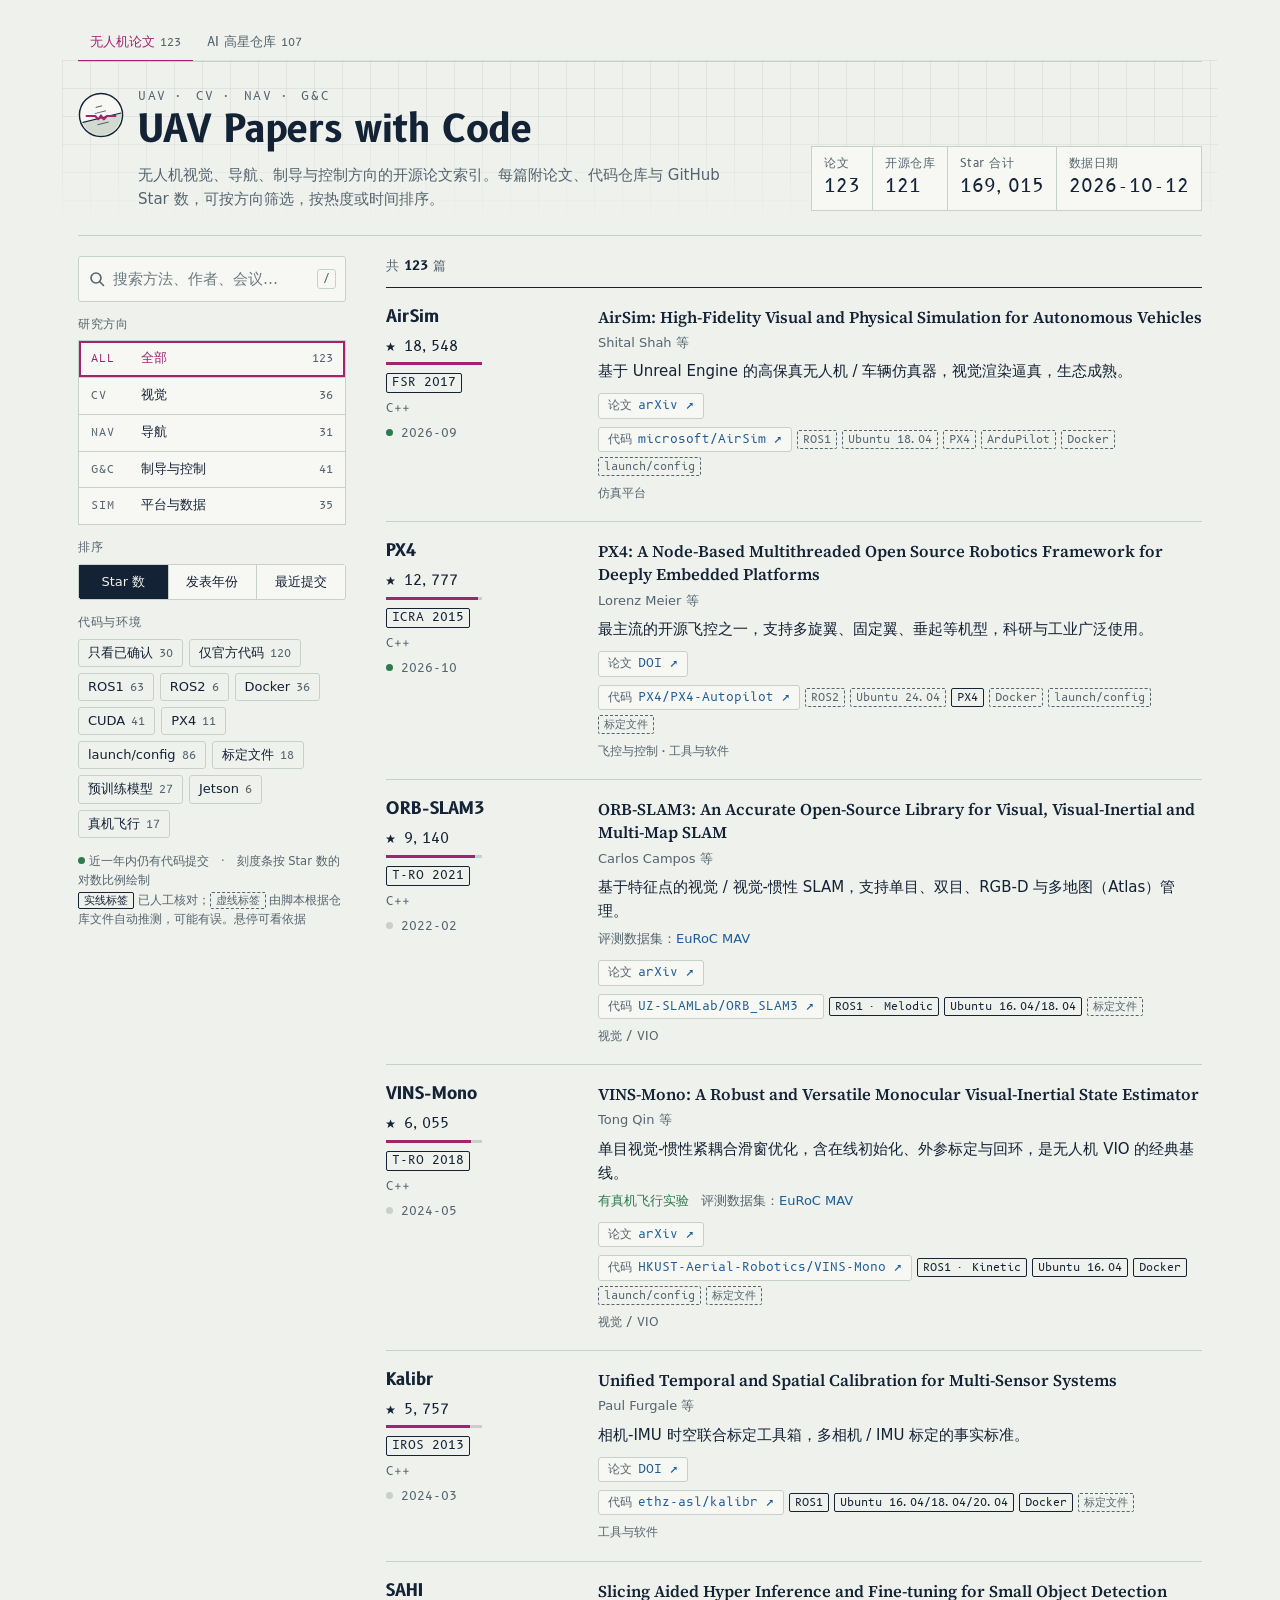
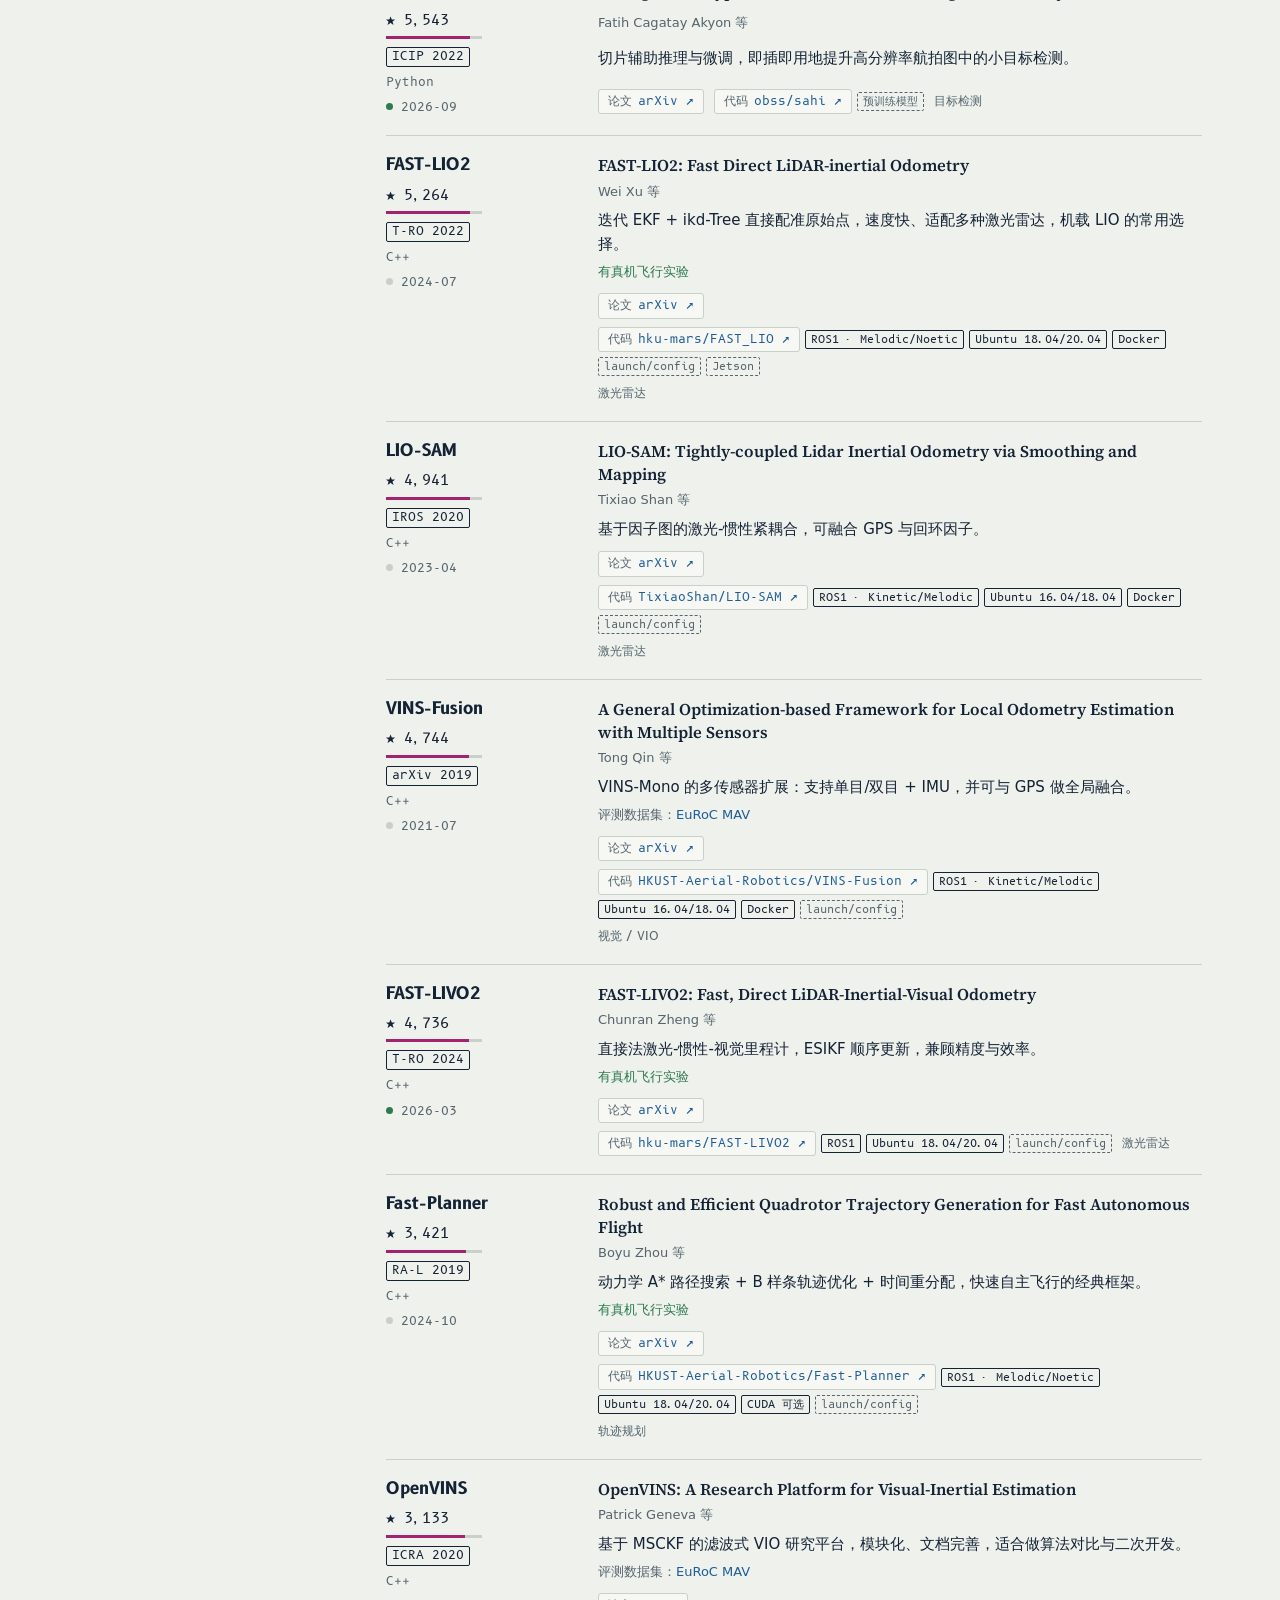
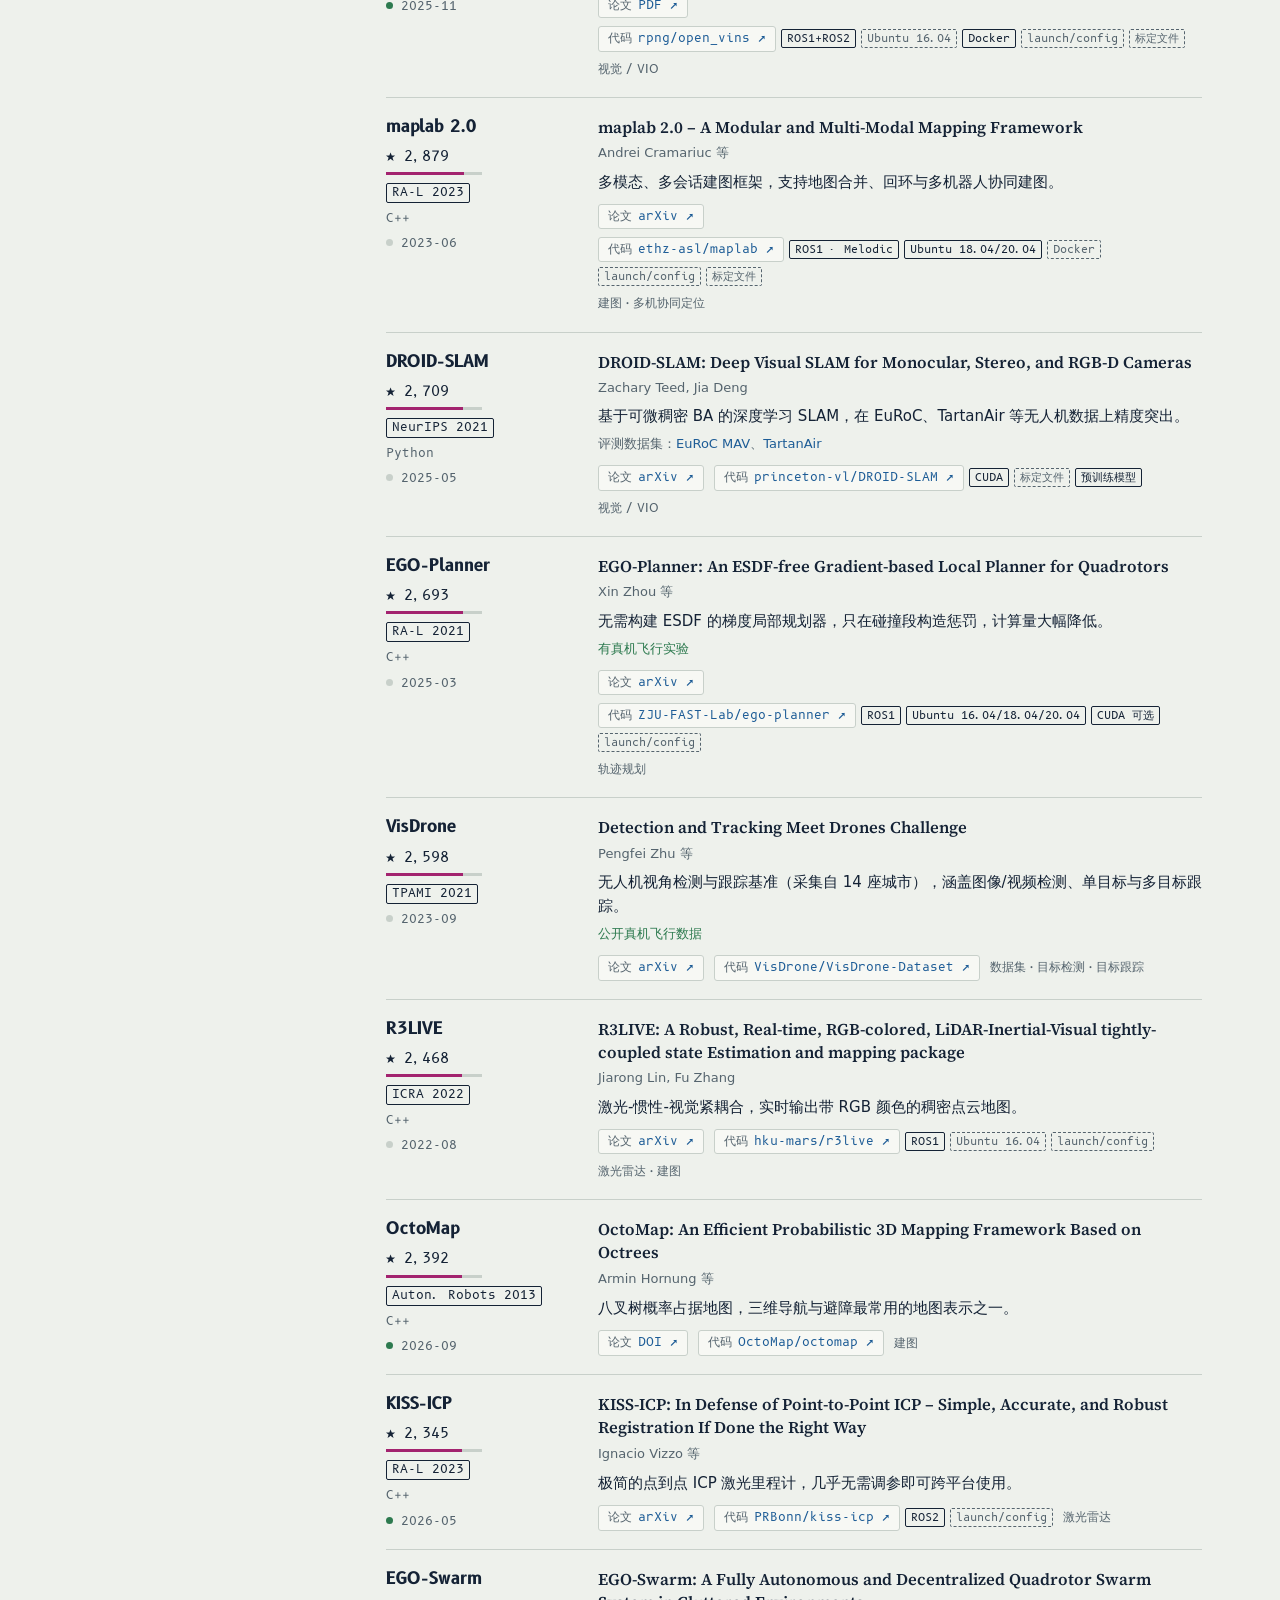
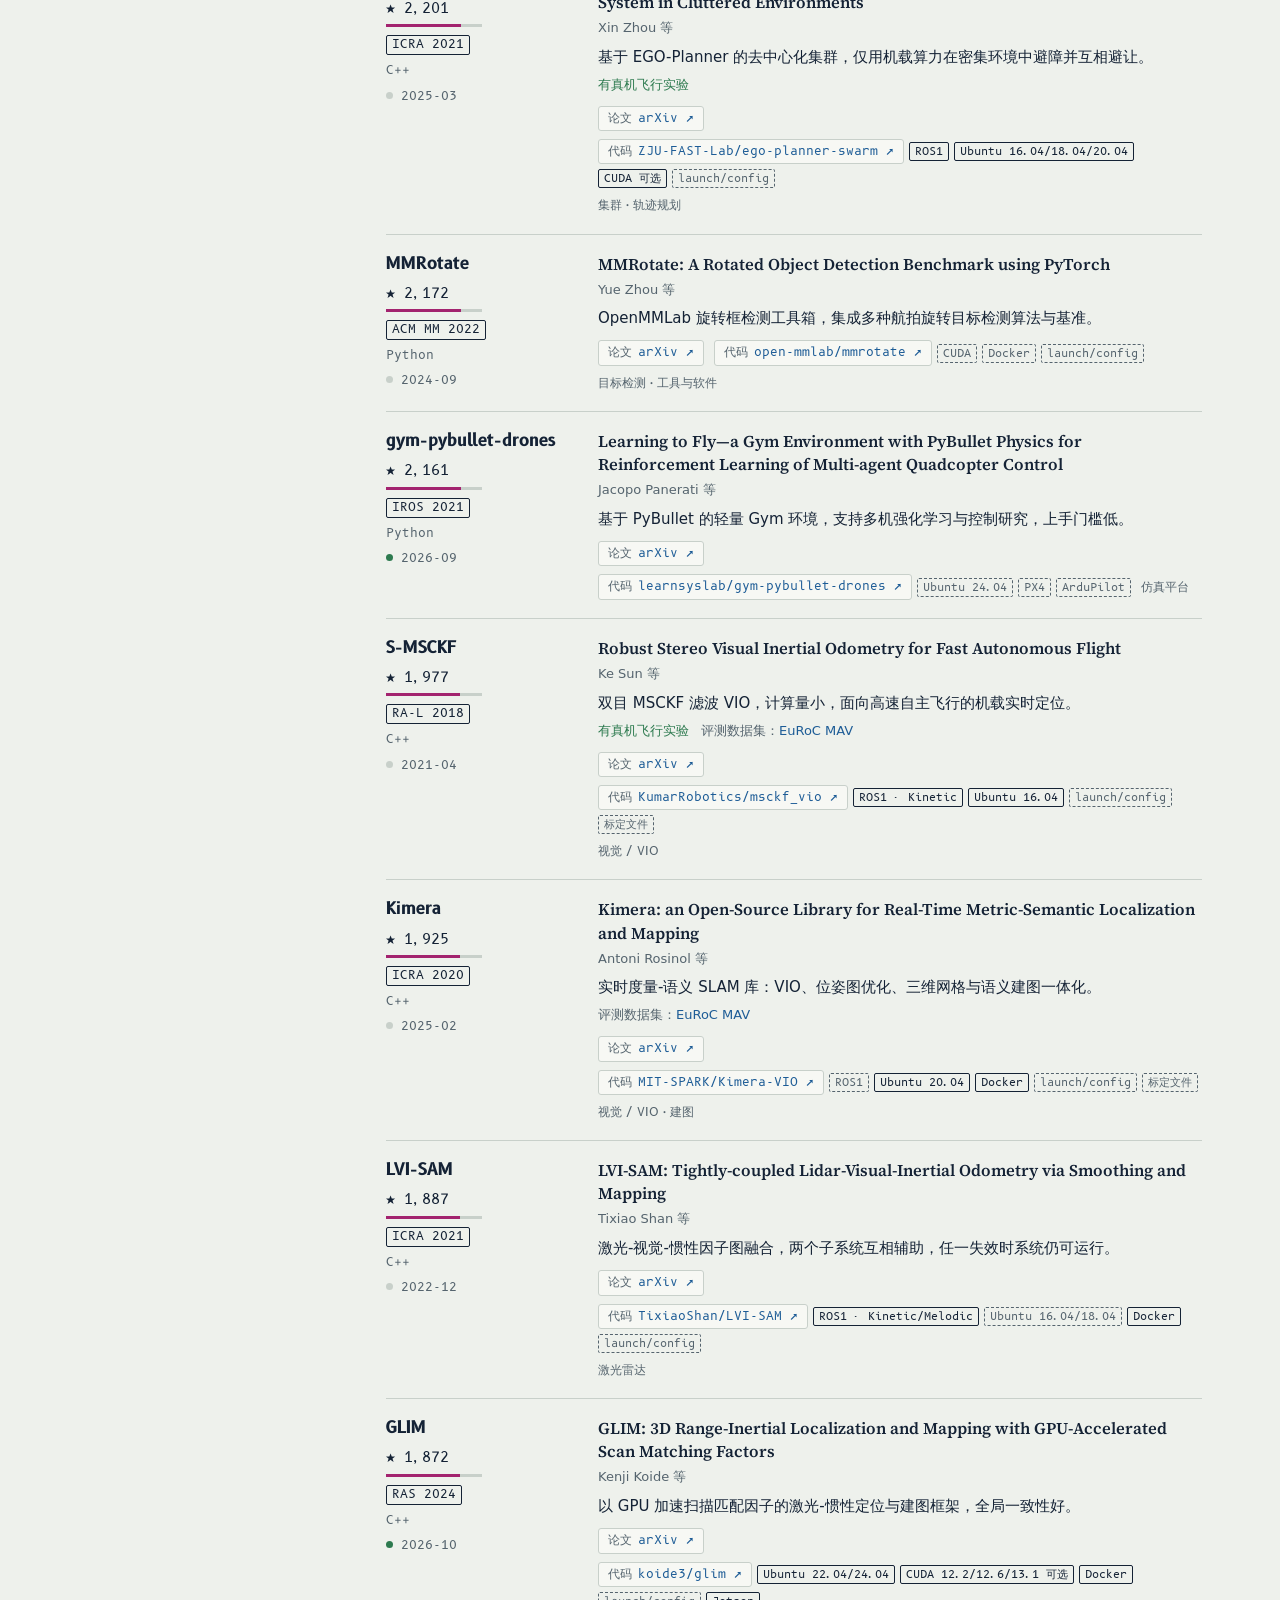
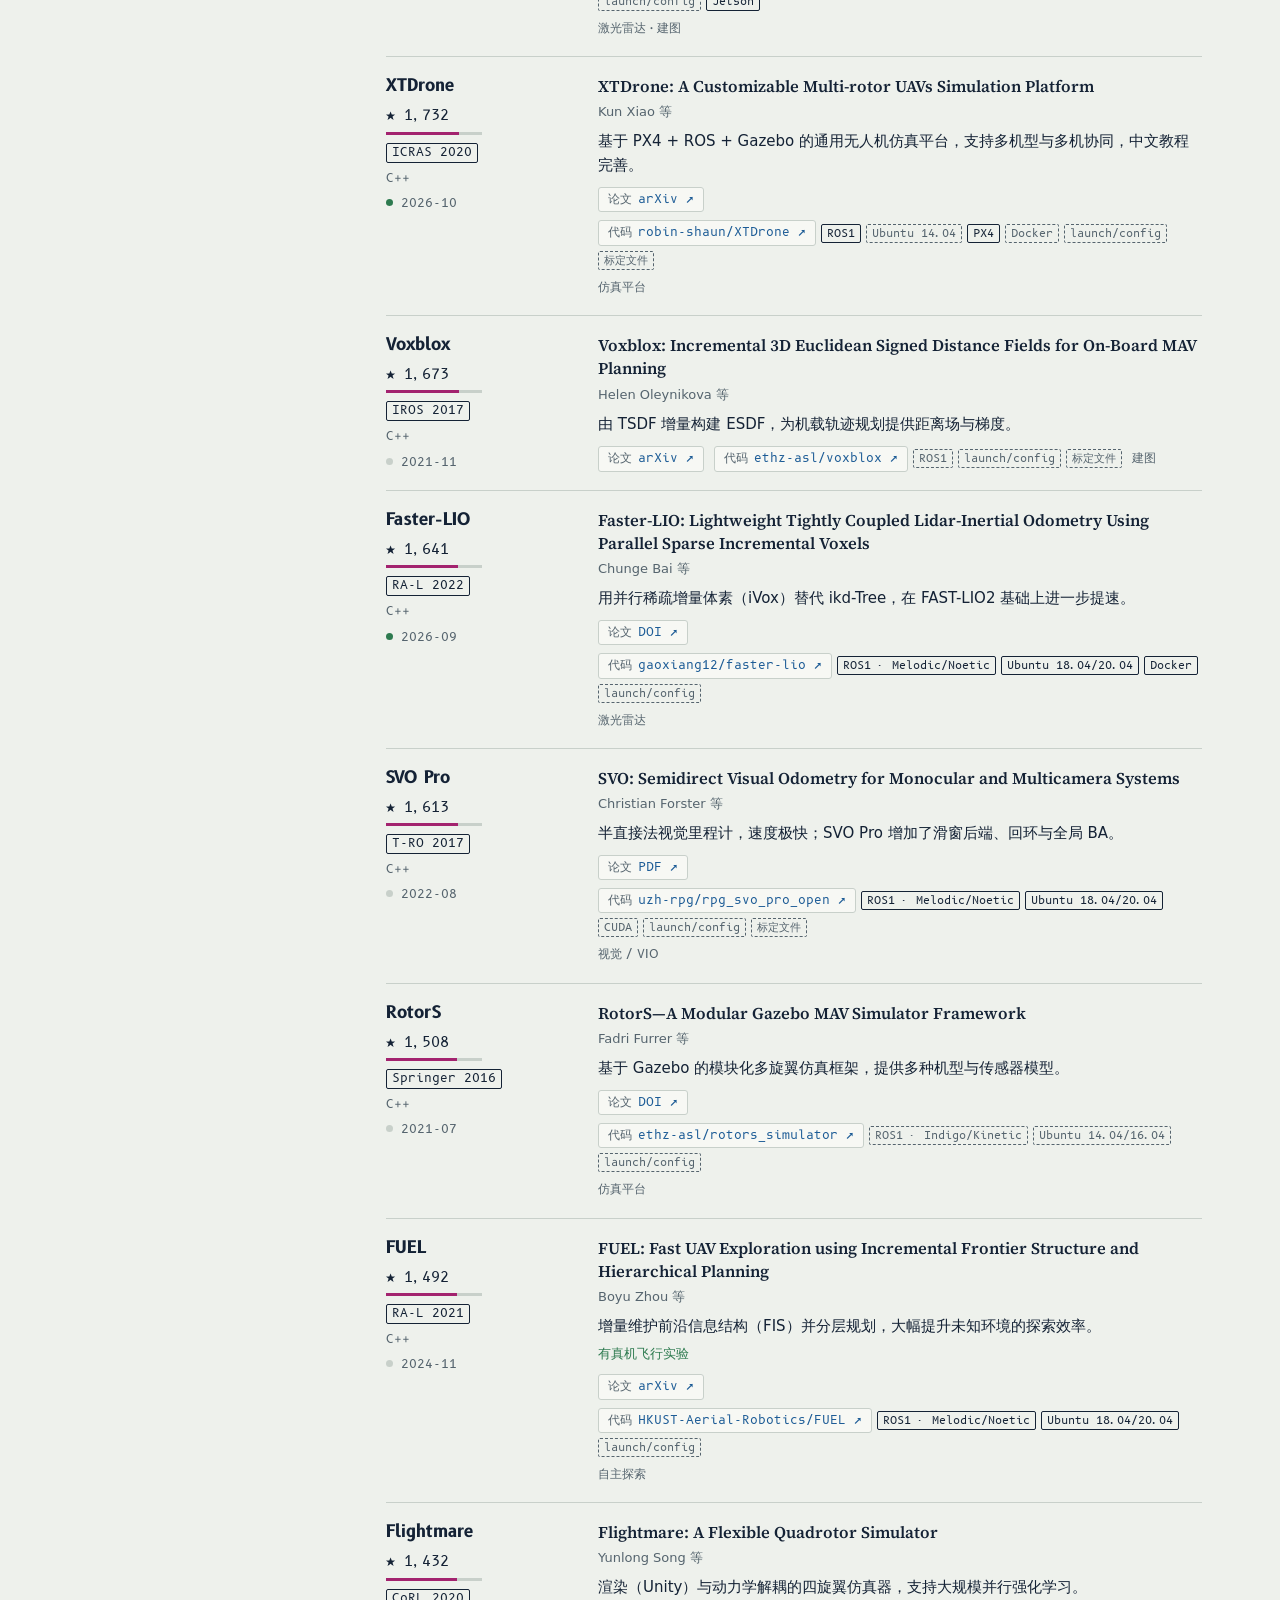
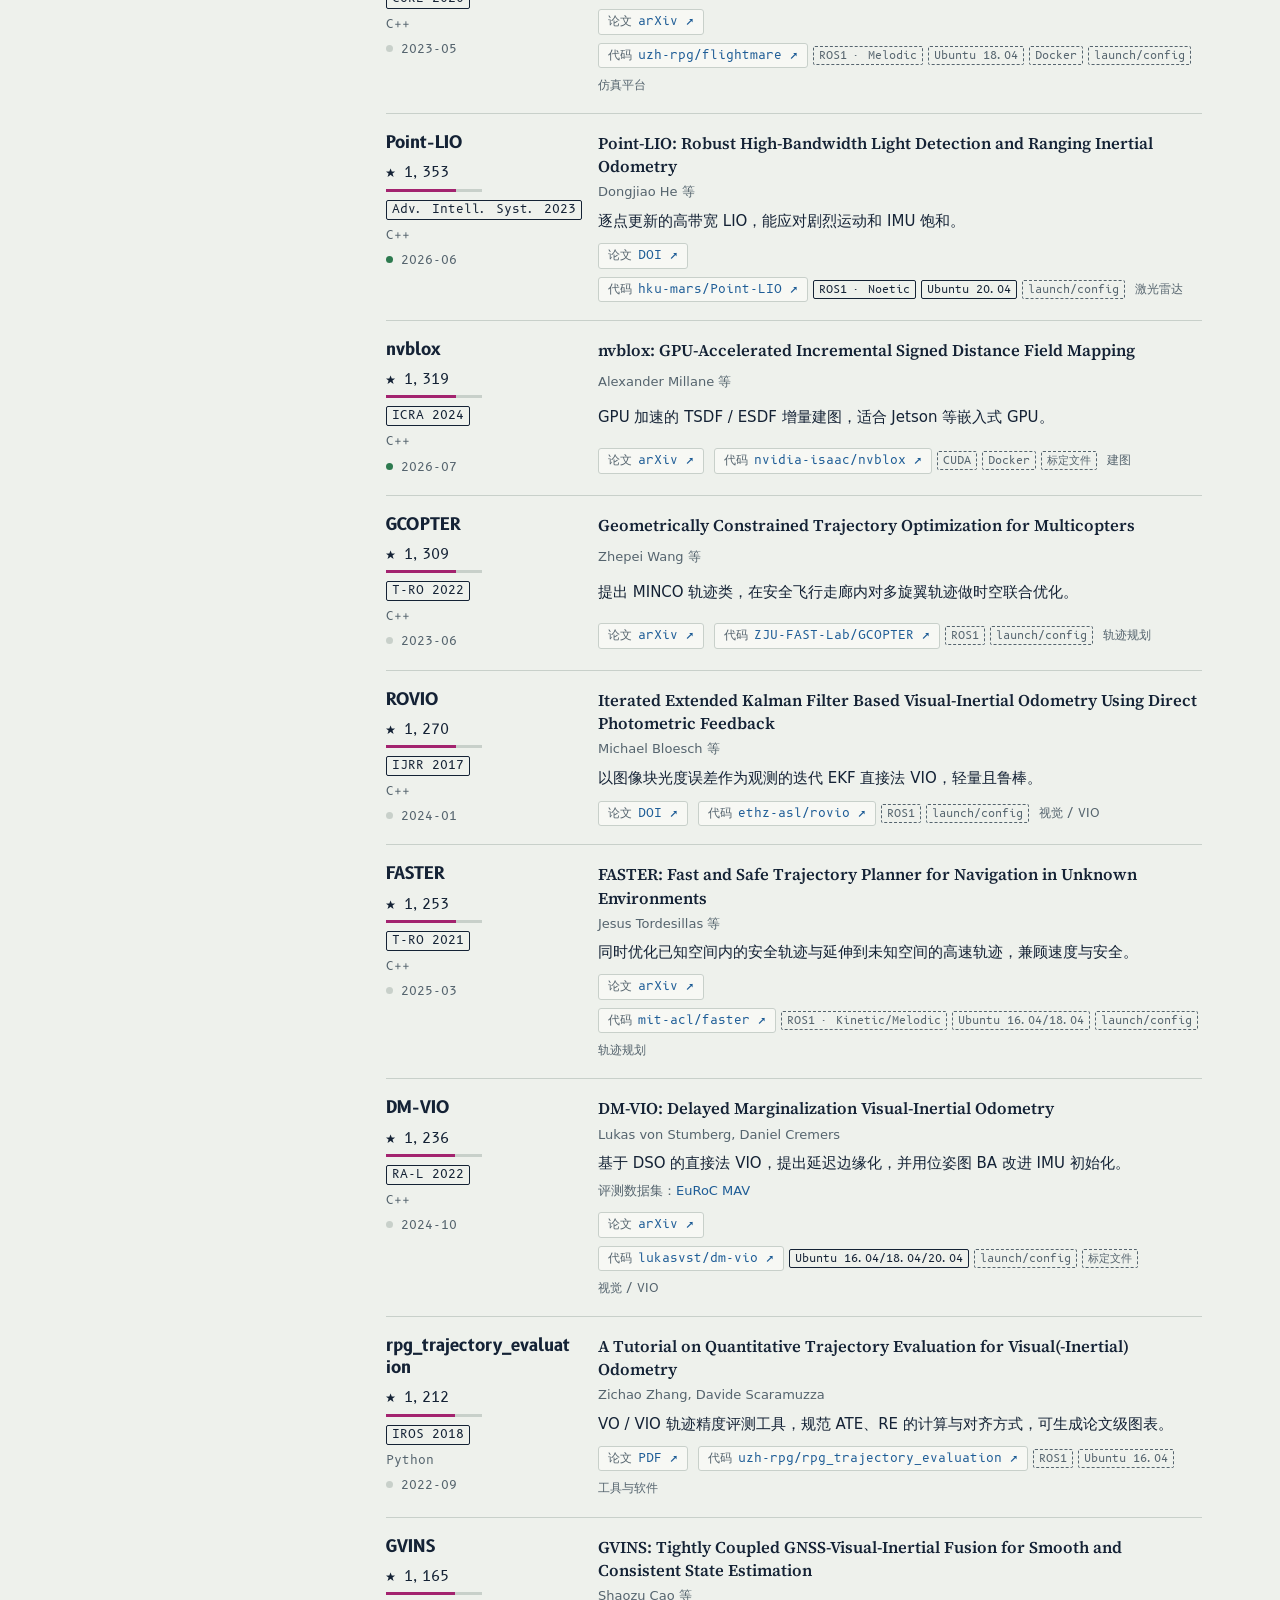
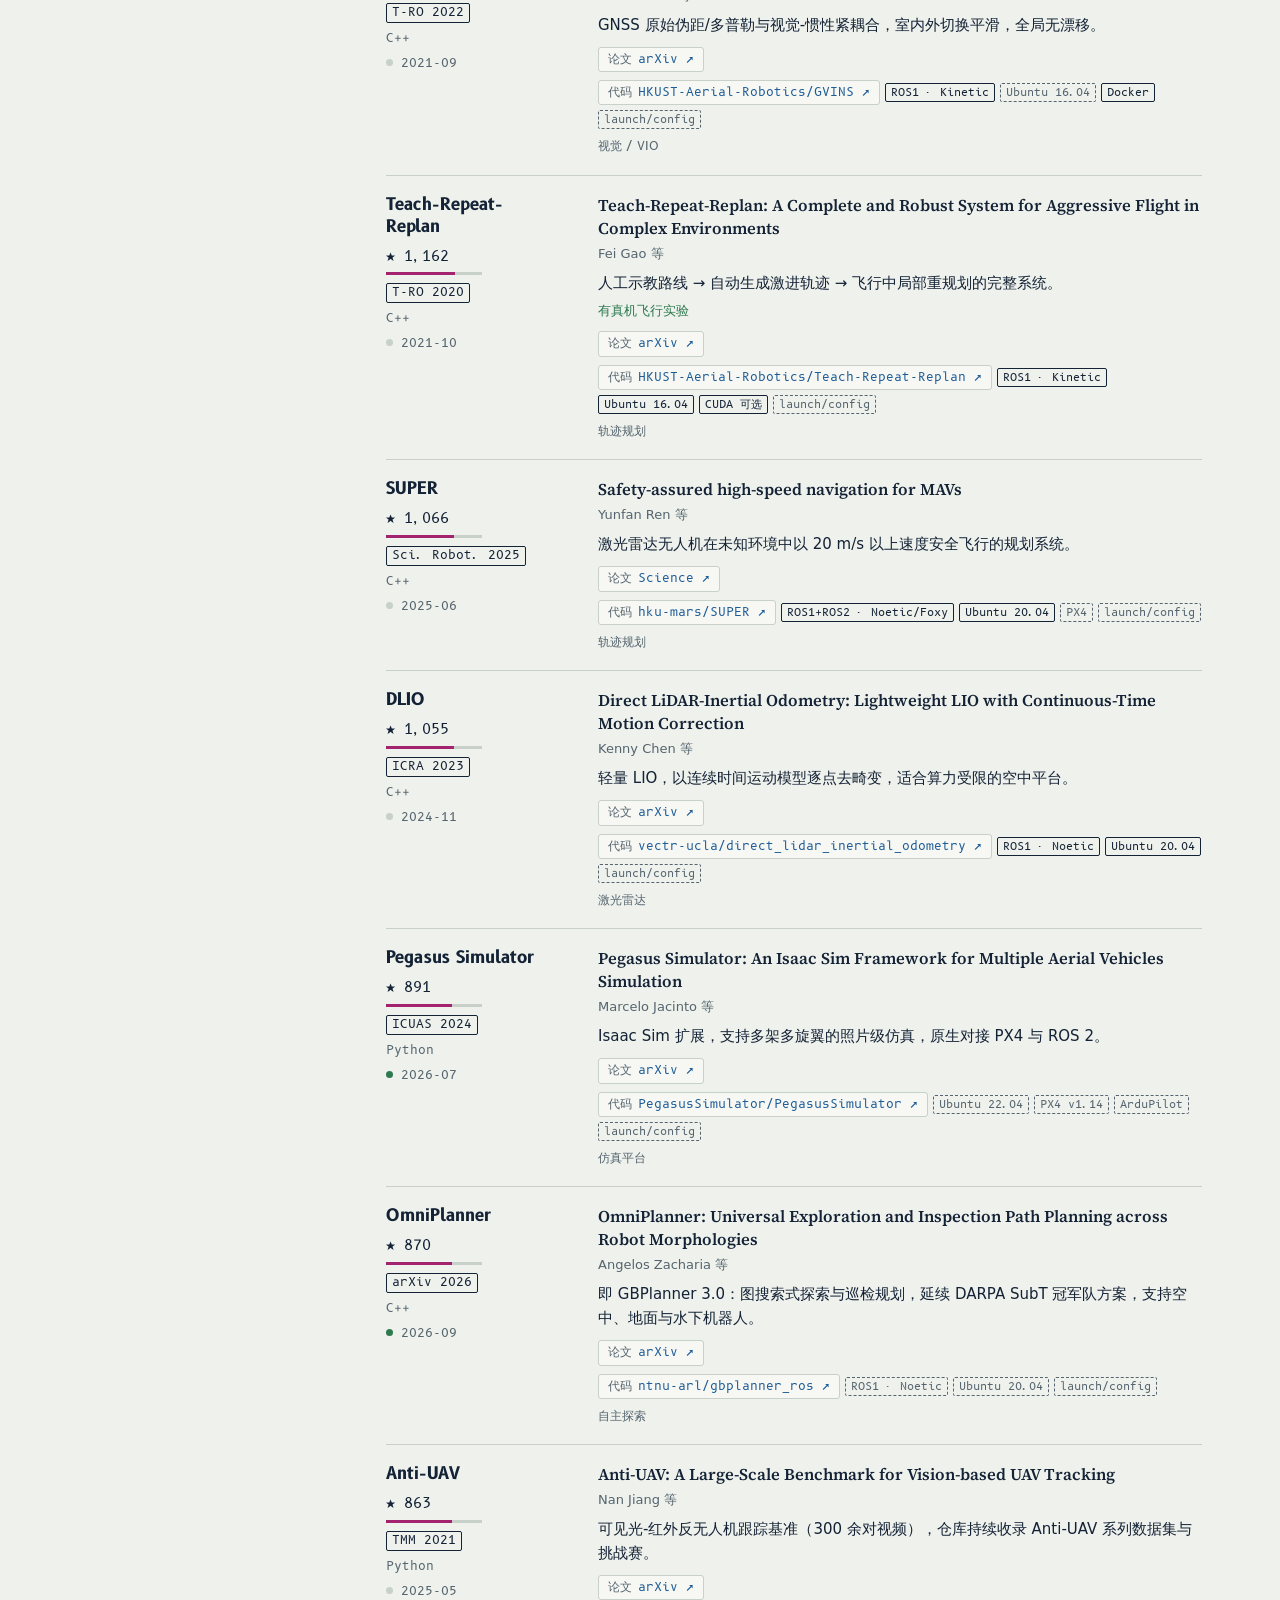
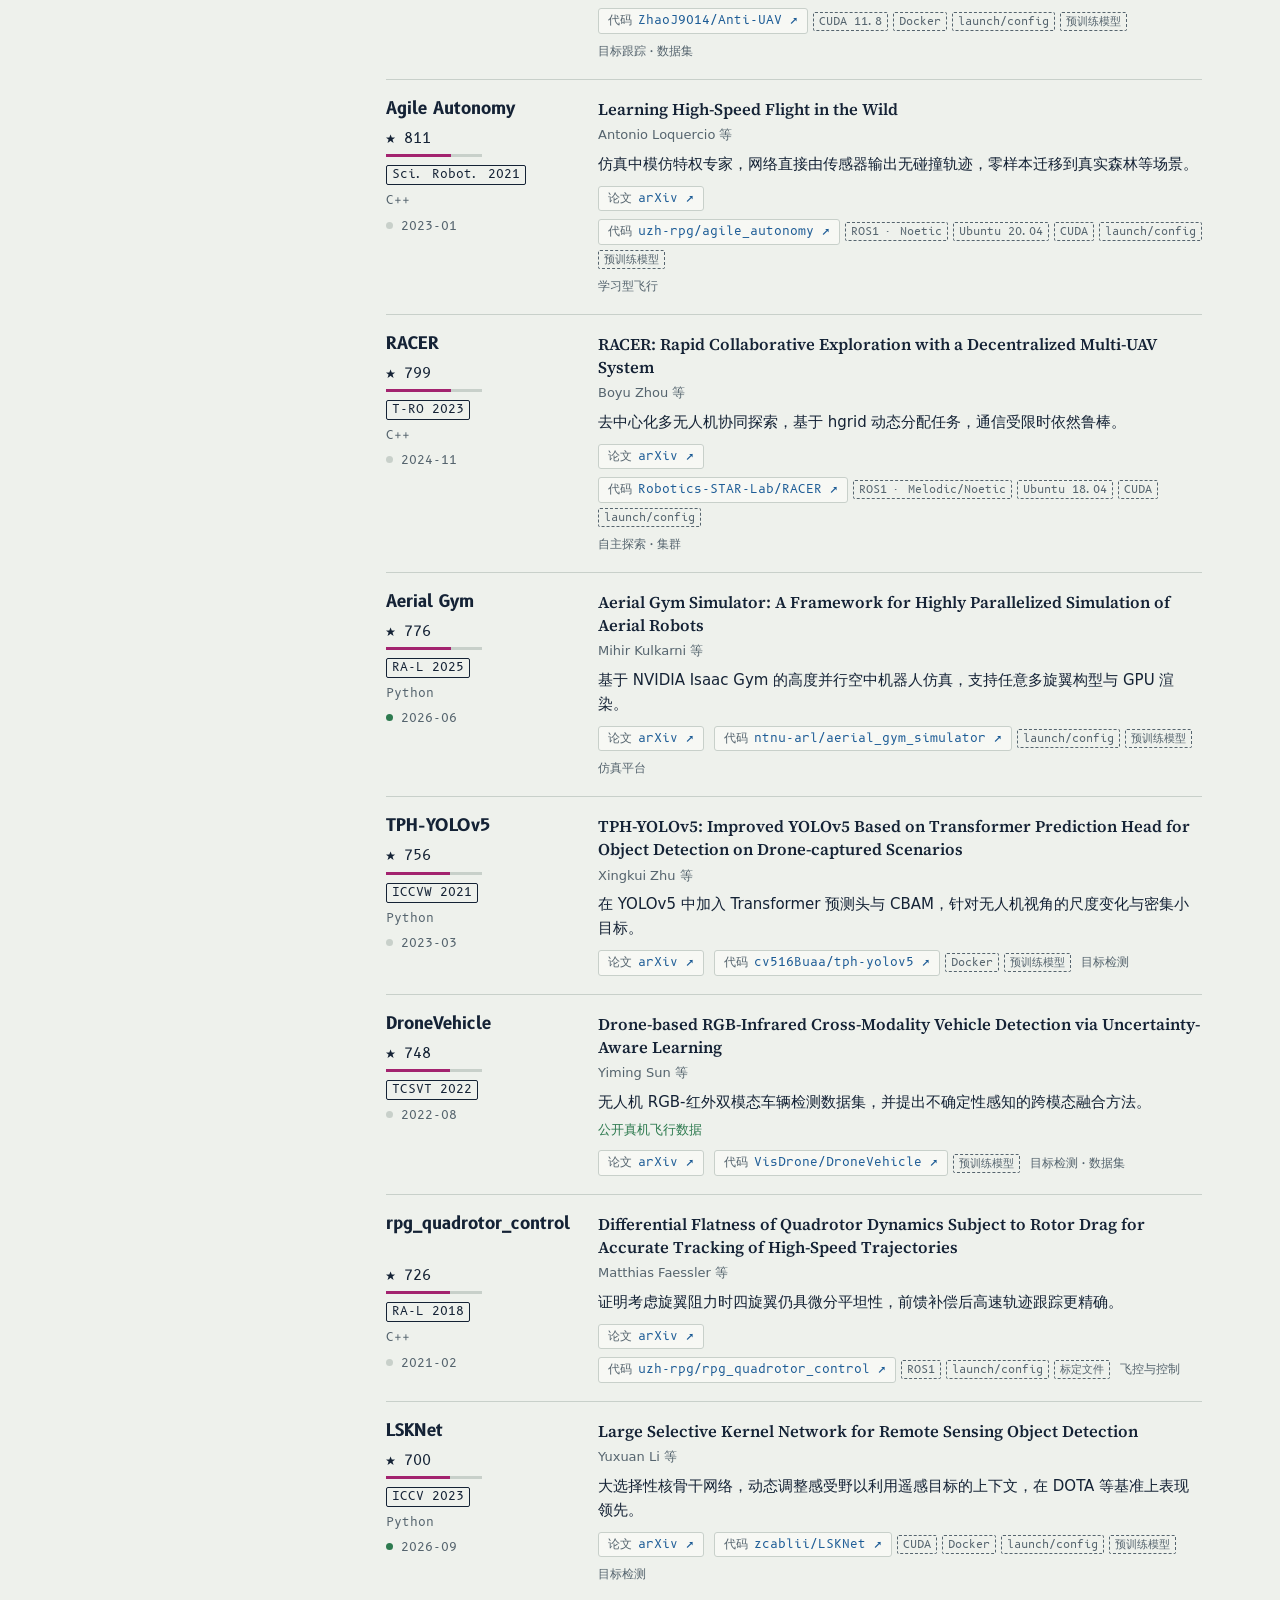
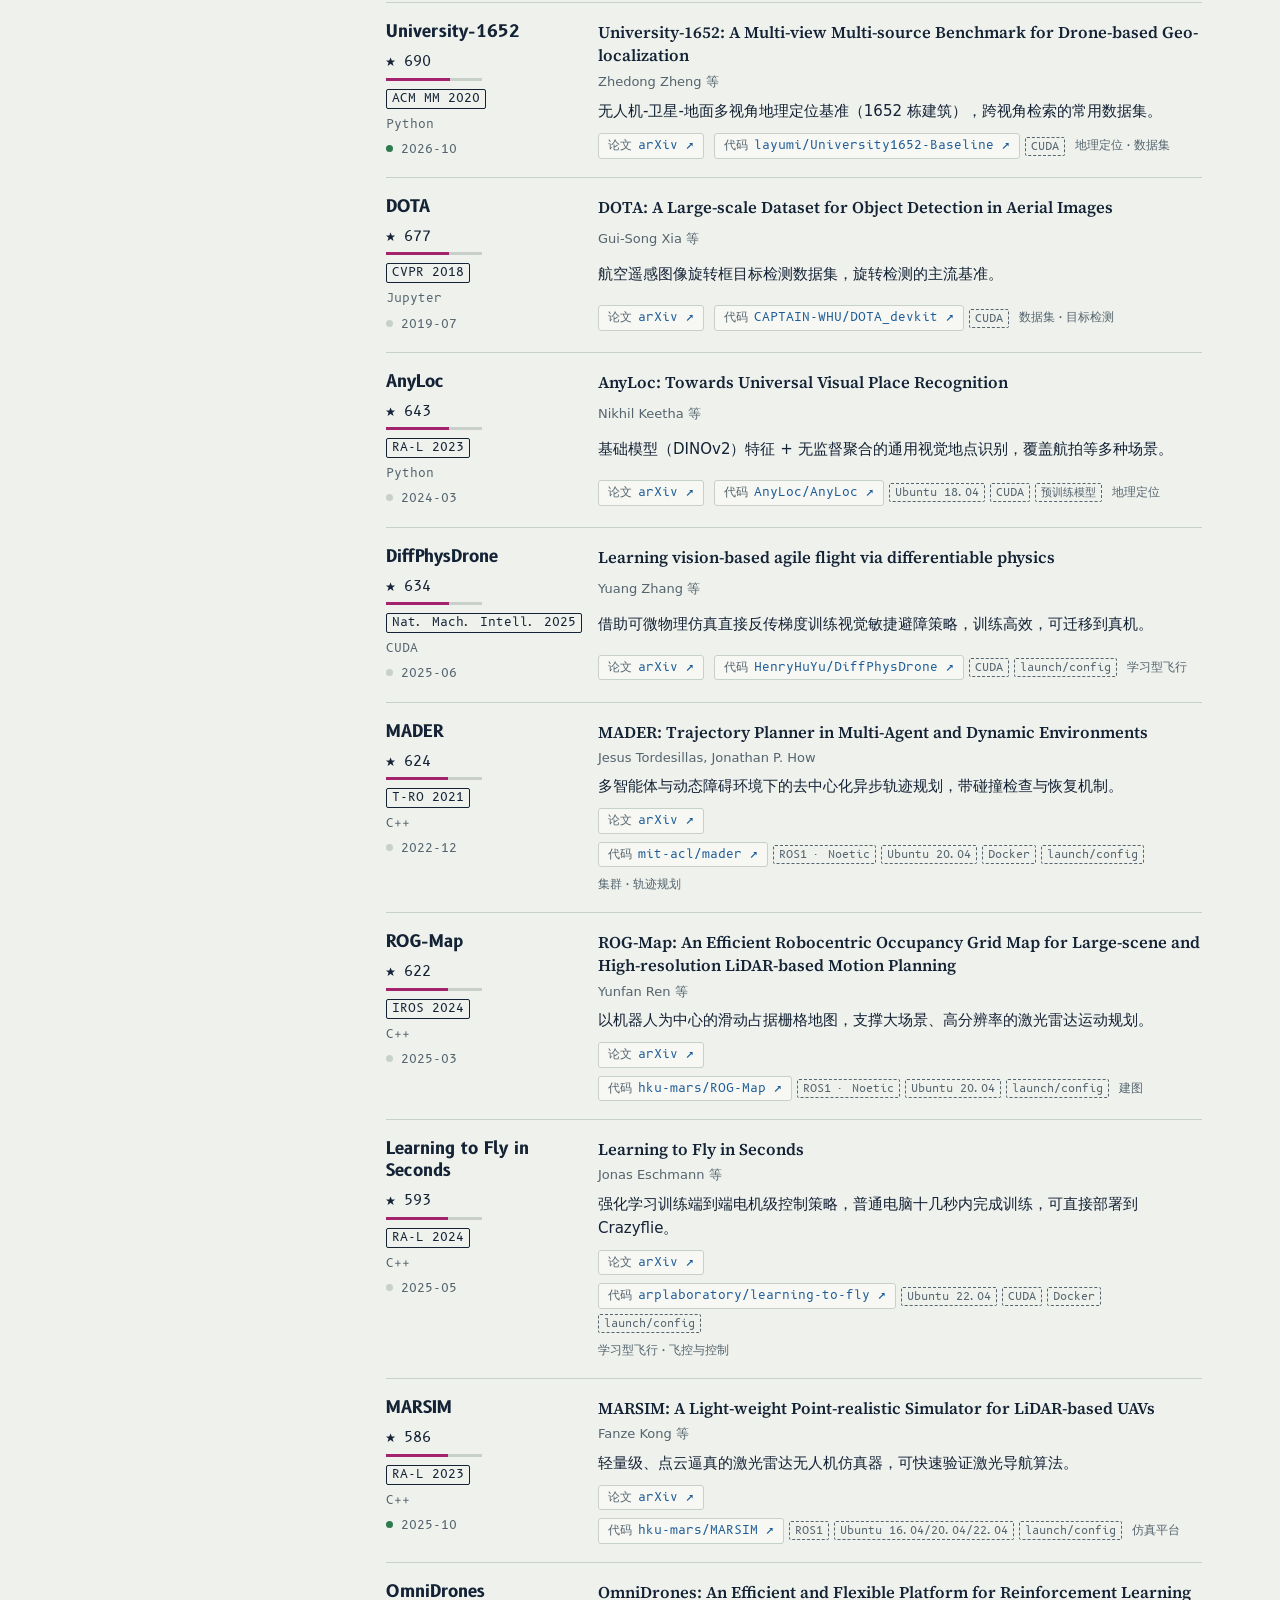
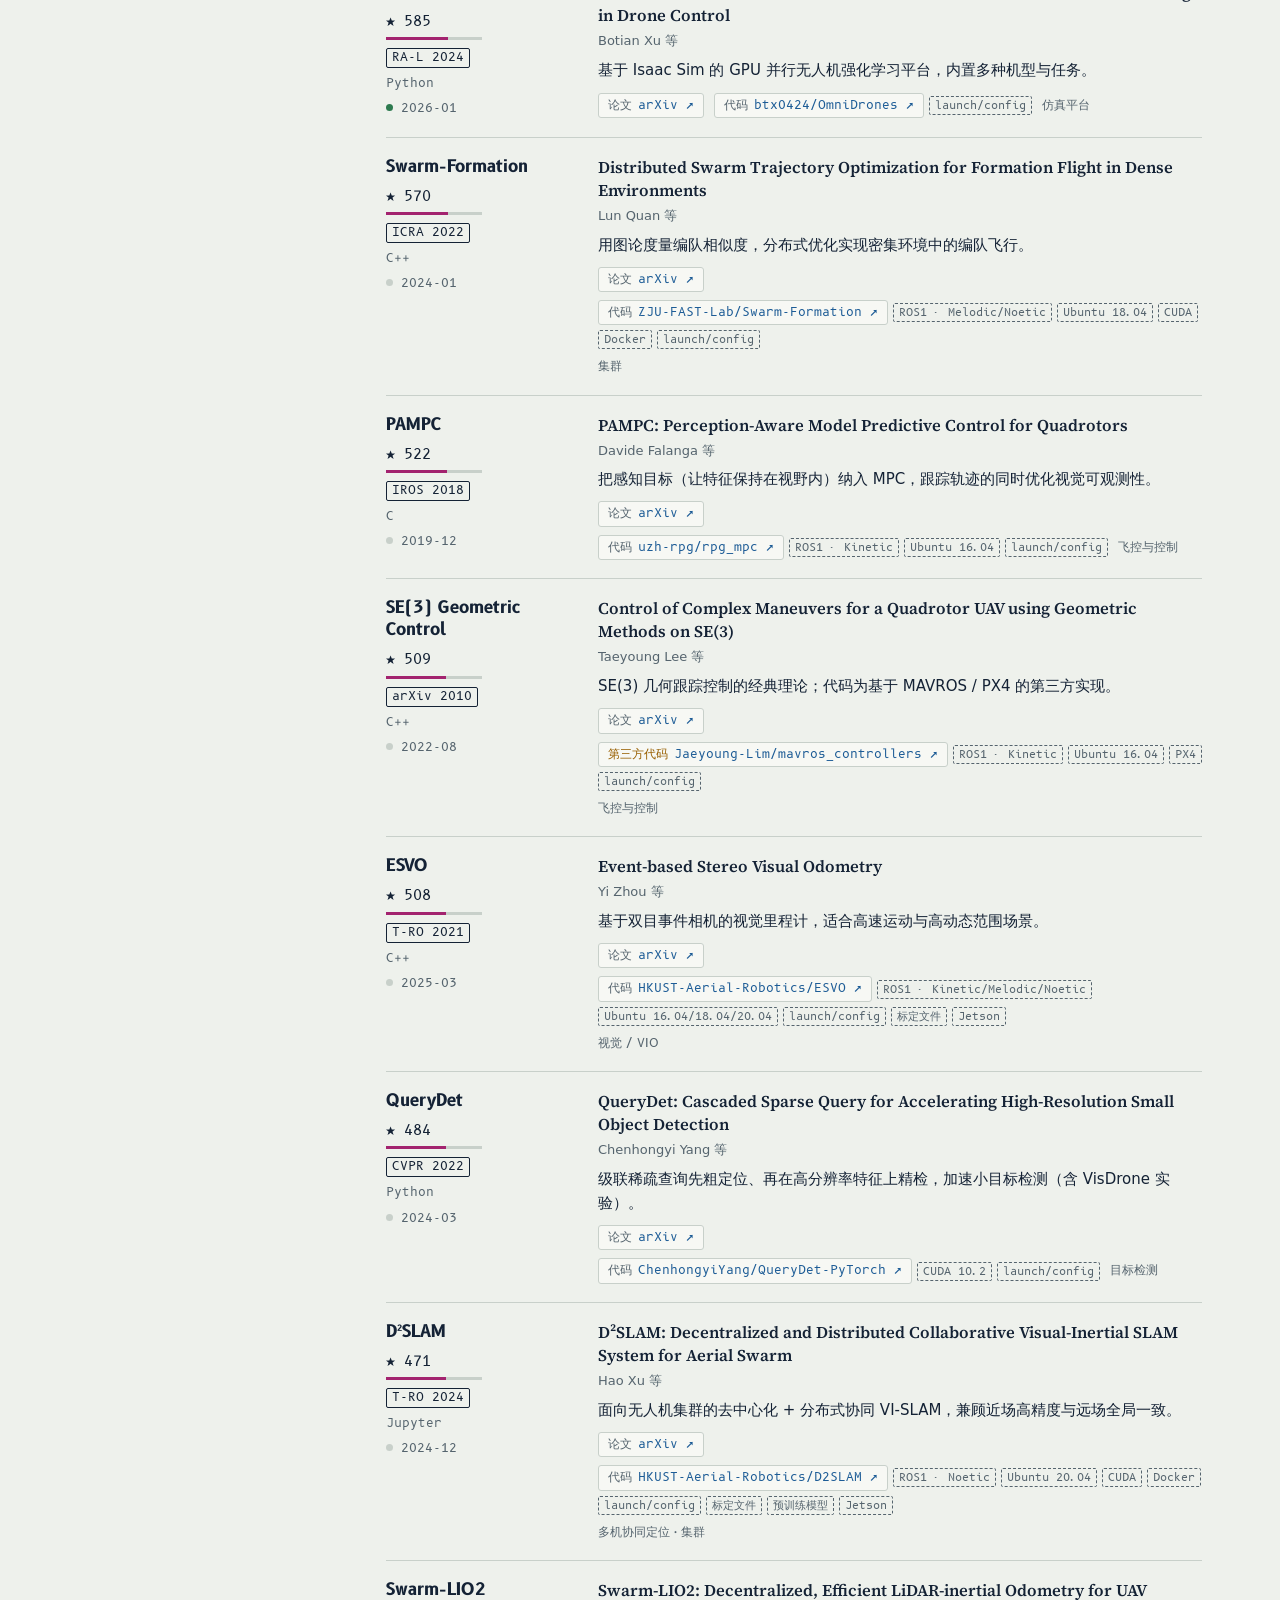
==== commit 8e365dee: "新增 AI 高星仓库栏目（ai.html） data/ai_repos.yaml 按 10 个分类收录 107 个 AI 领域高星仓库（Agent、AI 编程、 Skills 与 MCP、模型、推理、" ====
--- a/index.html
+++ b/index.html
@@ -77,6 +77,20 @@
 .page { max-width: 1180px; margin: 0 auto; padding-inline: 16px; padding-block: 20px 56px; }
 @media (min-width: 720px) { .page { padding-inline: 28px; padding-block: 32px 72px; } }
 
+/* ── Section tabs（论文索引 / AI 高星仓库）── */
+.tabs {
+  display: flex; gap: 2px; margin: -6px 0 18px; border-bottom: 1px solid var(--rule);
+  font-family: var(--f-ui); font-size: var(--s-sm); overflow-x: auto; scrollbar-width: none;
+}
+.tabs a {
+  flex: none; padding: 6px 12px 7px; margin-bottom: -1px; text-decoration: none; color: var(--muted);
+  border-bottom: 2px solid transparent; white-space: nowrap;
+}
+.tabs a:hover { color: var(--ink); }
+.tabs a[aria-current="page"] { color: var(--accent); border-bottom-color: var(--accent); }
+.tabs .n { margin-left: 5px; font-family: var(--f-mono); font-size: 11px; color: var(--muted); }
+@media (max-width: 719.98px) { .tabs { margin-bottom: 12px; } }
+
 /* ── Masthead ───────────────────────────── */
 .masthead {
   position: relative; display: grid; gap: 20px;
@@ -364,6 +378,10 @@
 </head>
 <body>
 <div class="page">
+  <nav class="tabs" aria-label="栏目">
+    <a href="./" aria-current="page">无人机论文<span class="n">123</span></a>
+    <a href="ai.html">AI 高星仓库<span class="n">107</span></a>
+  </nav>
   <header class="masthead">
     <div class="brand">
       <svg class="adi" viewBox="0 0 48 48" aria-hidden="true">
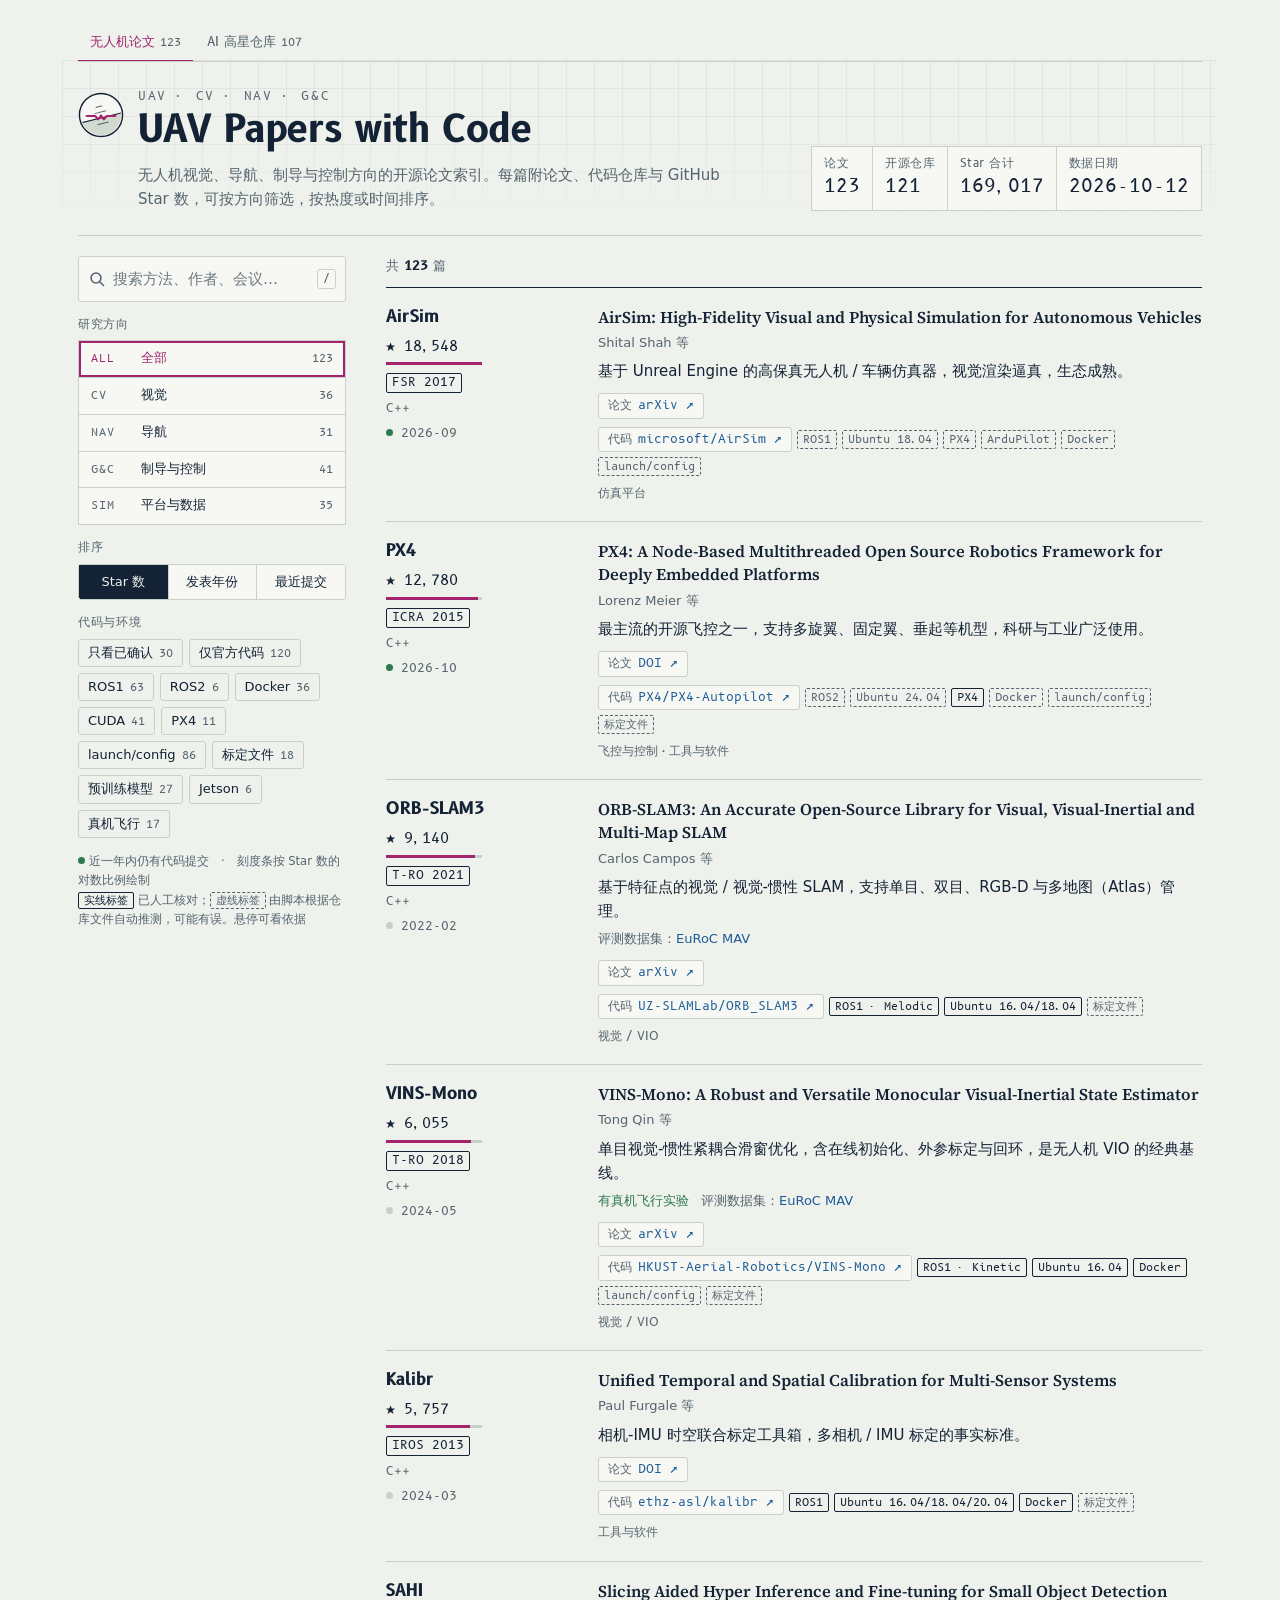
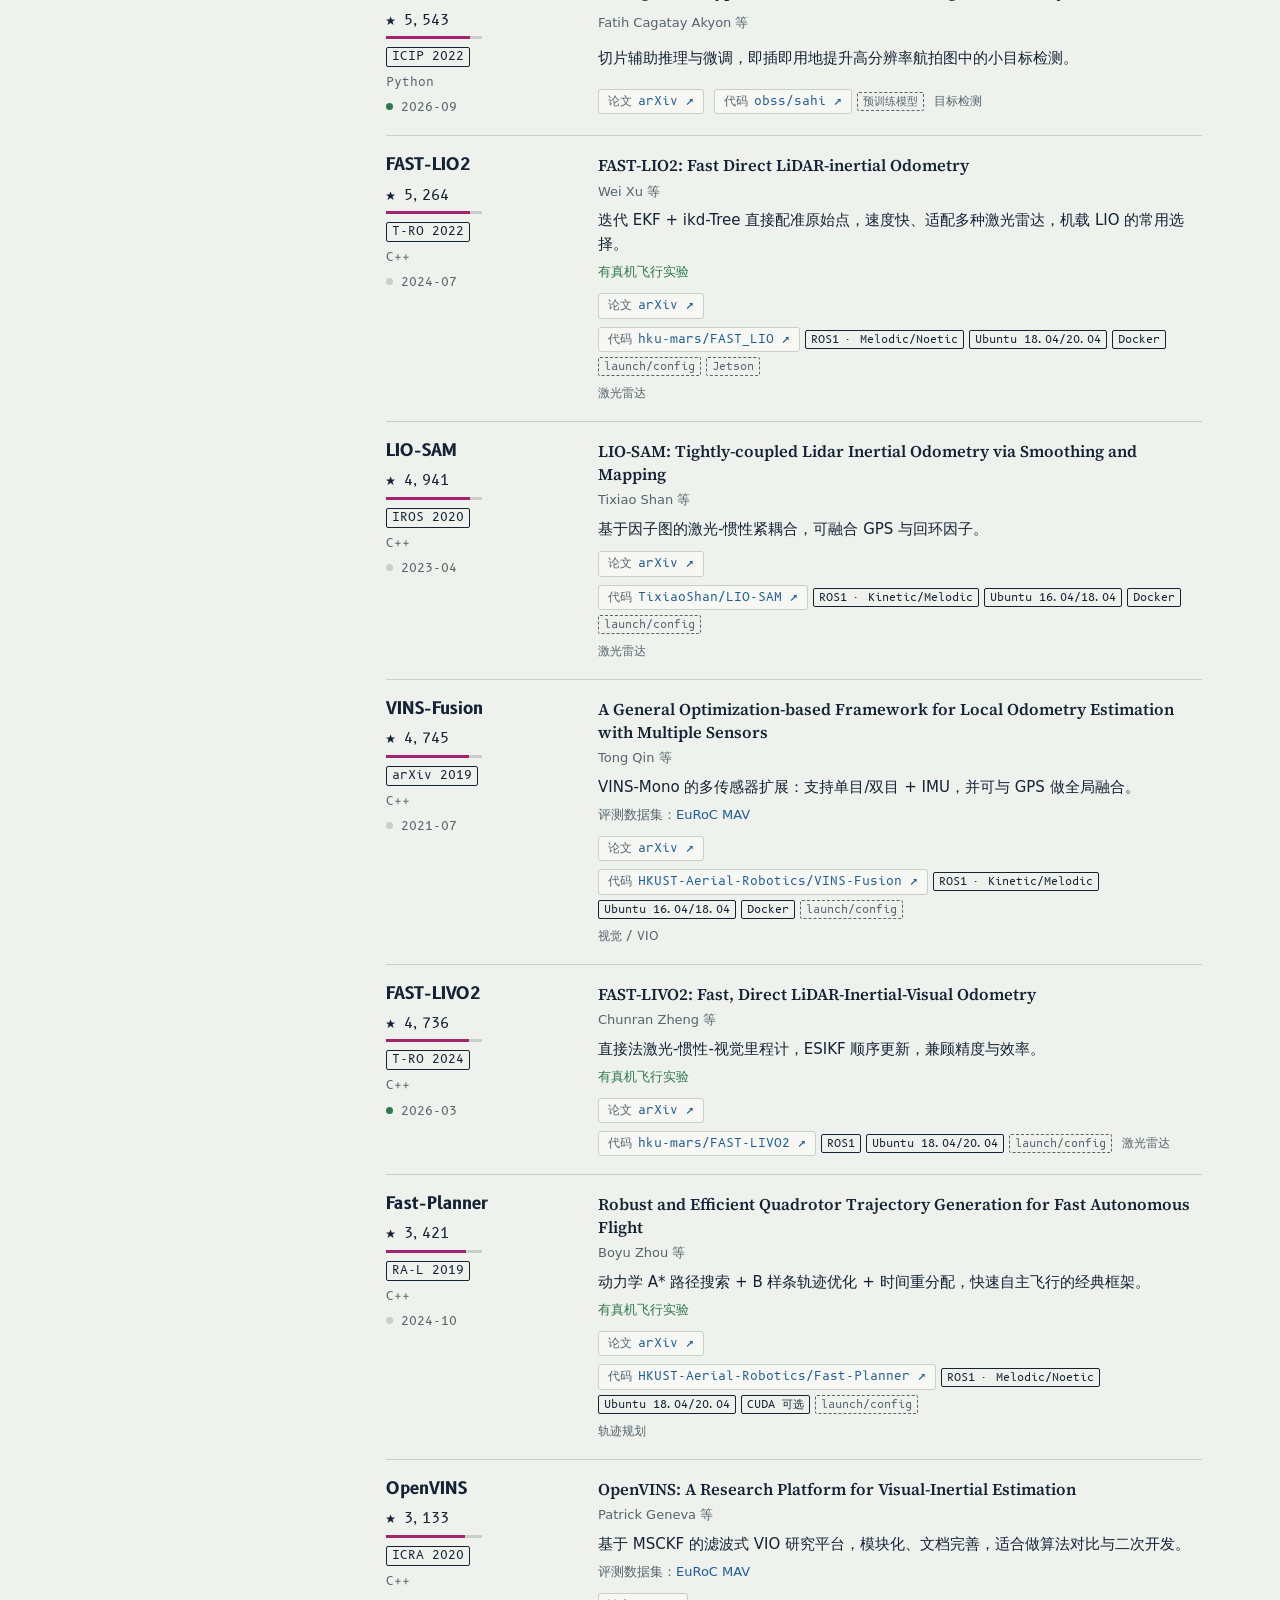
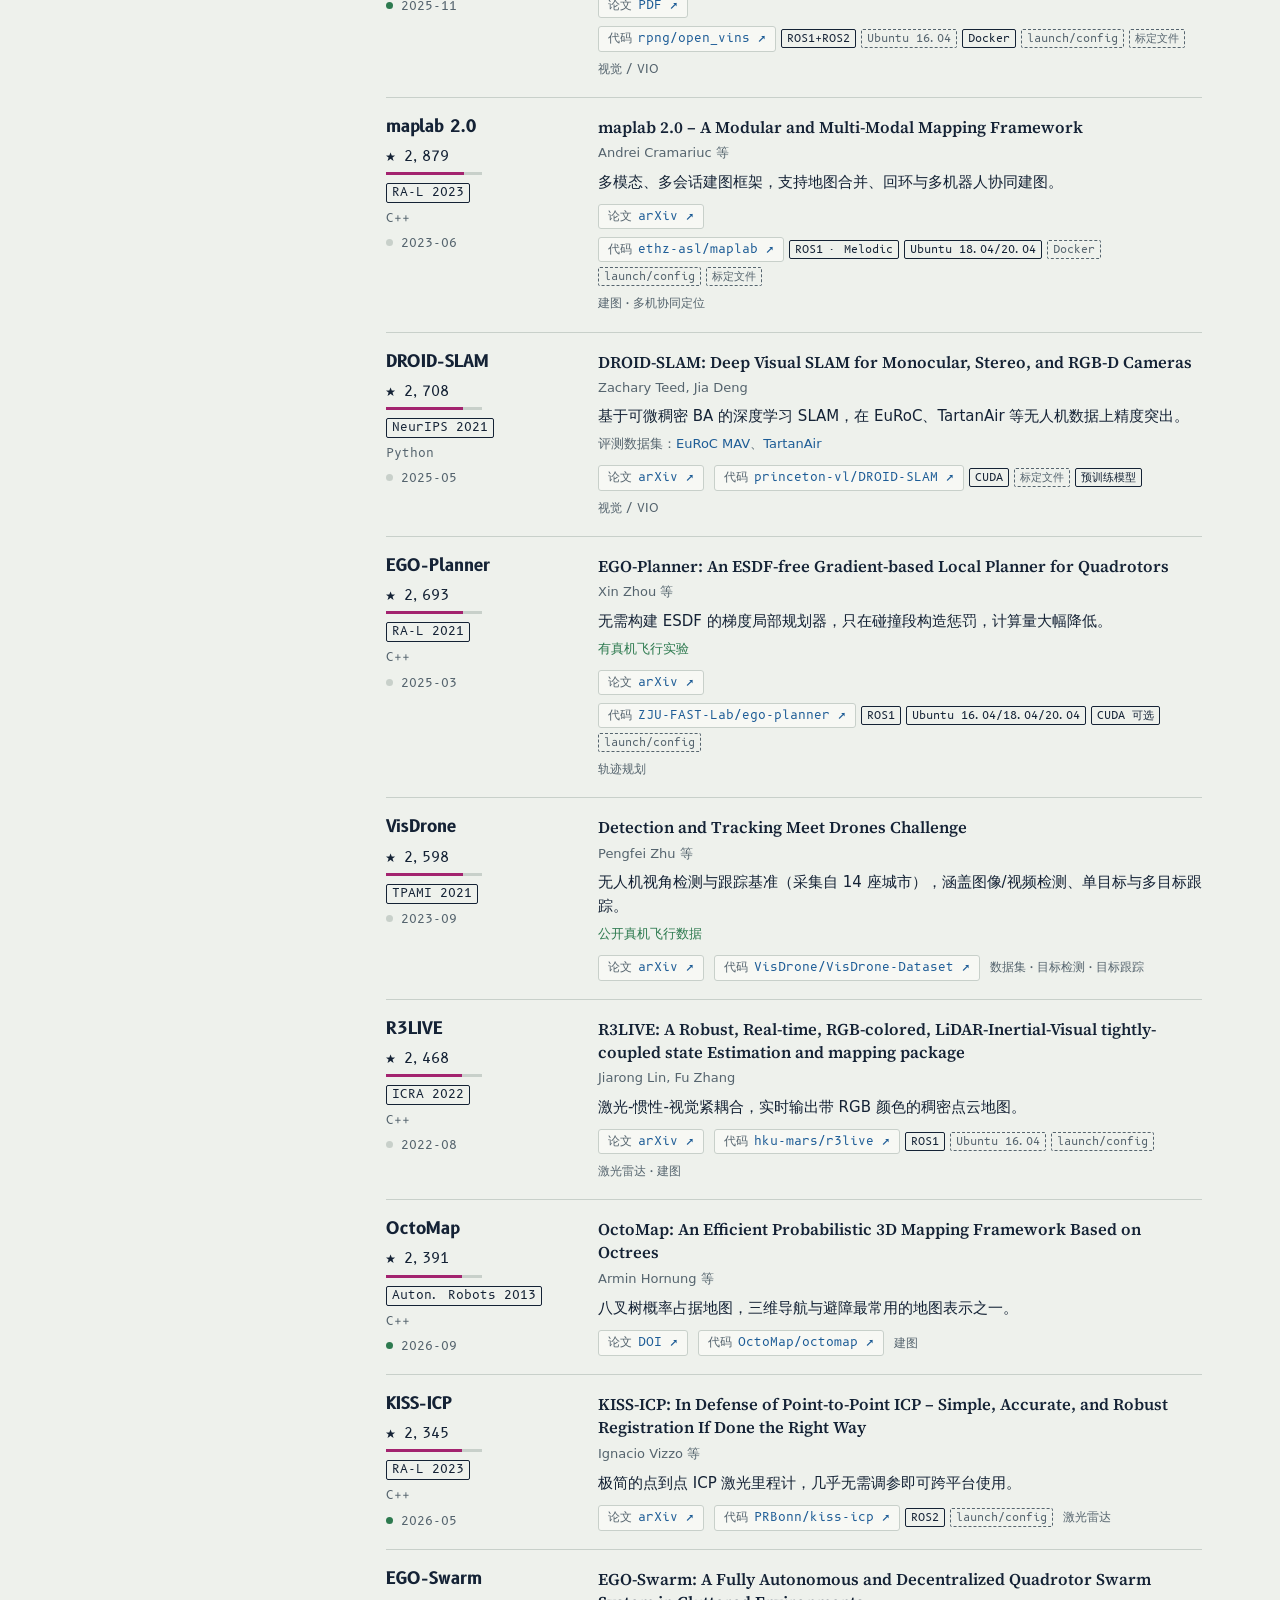
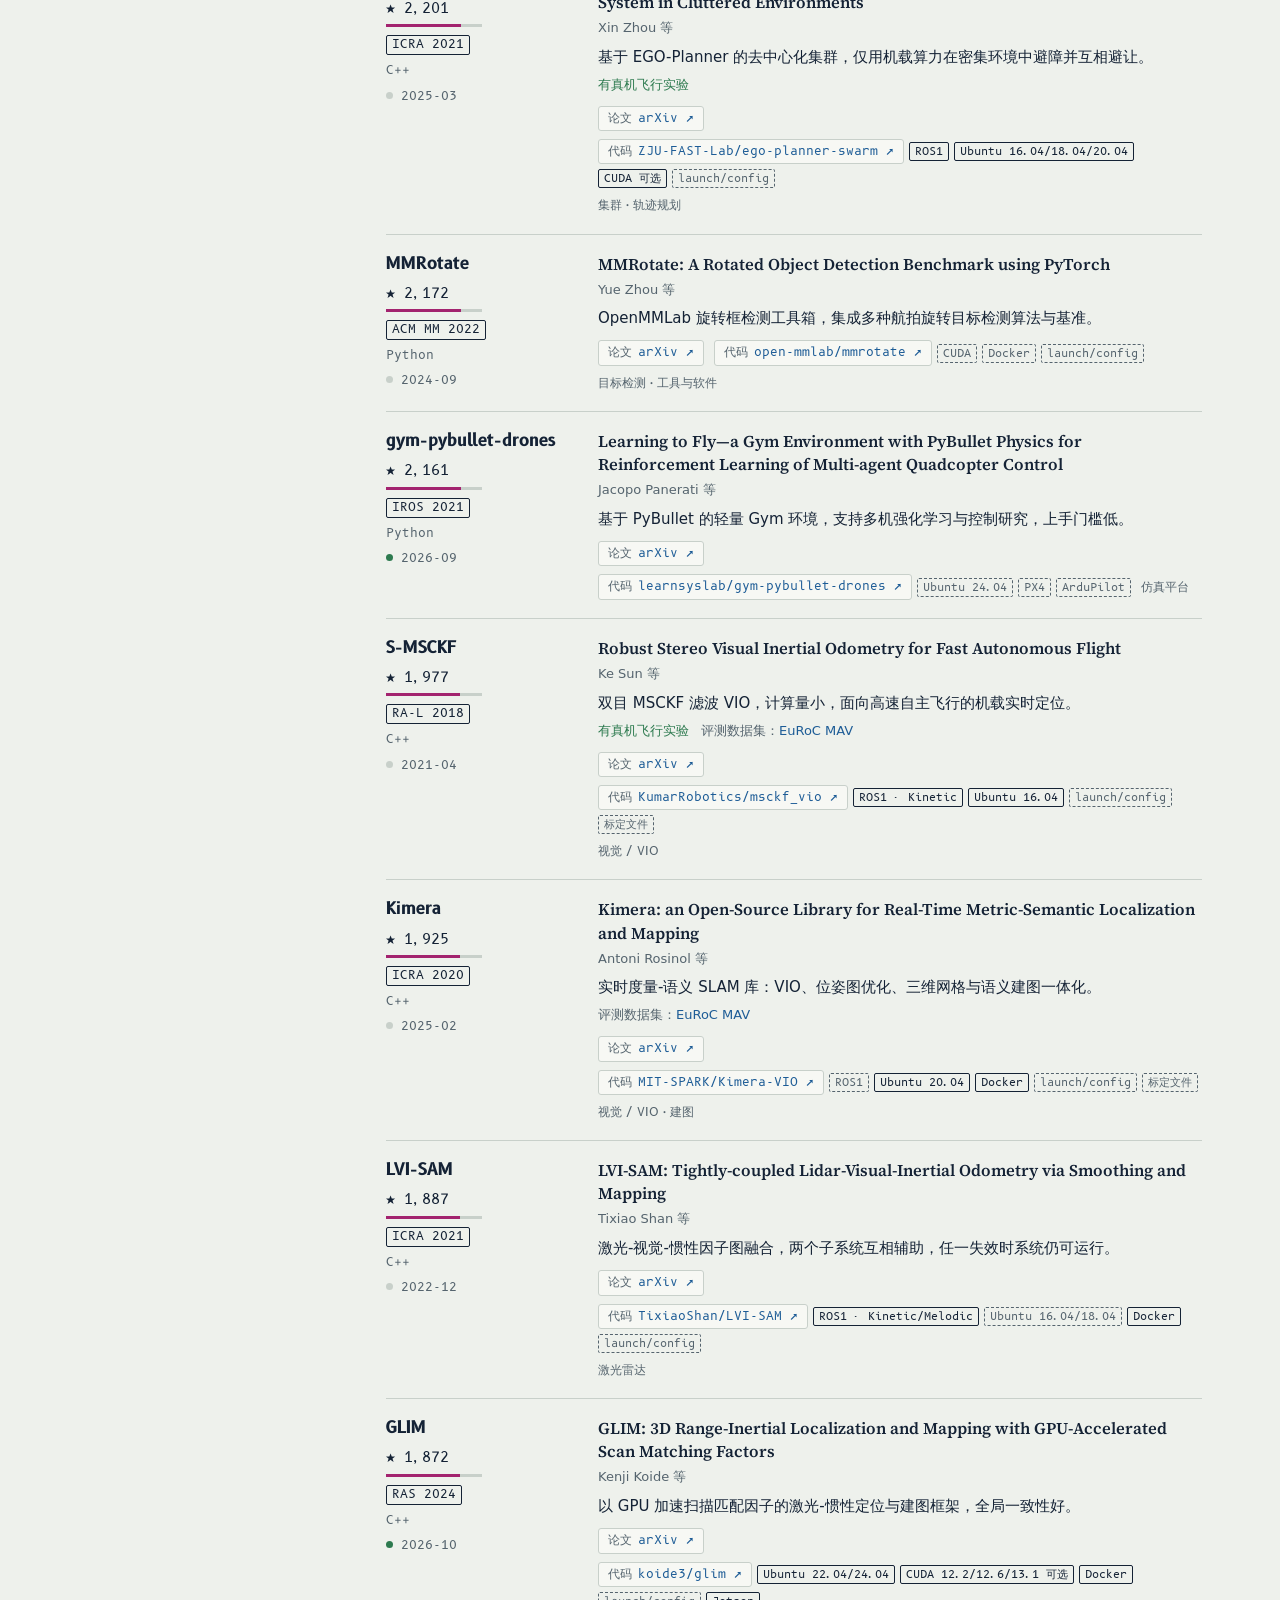
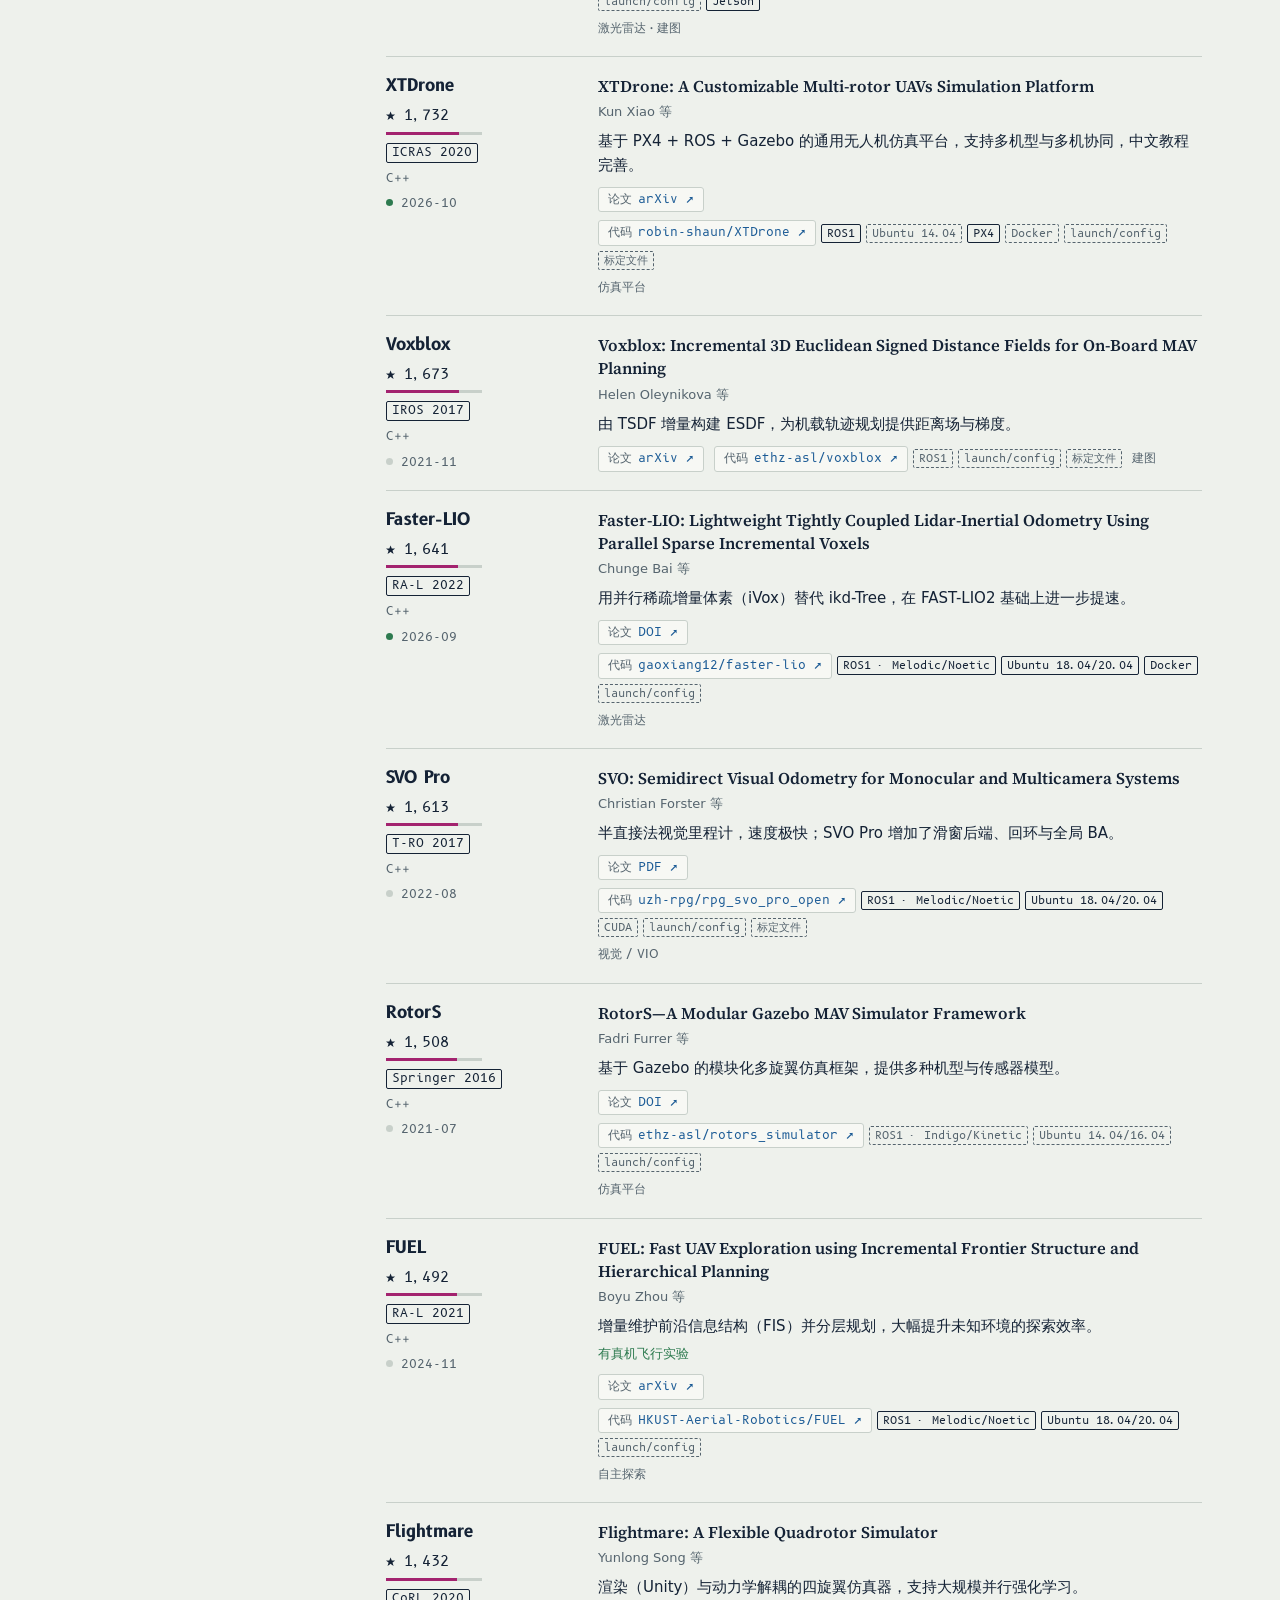
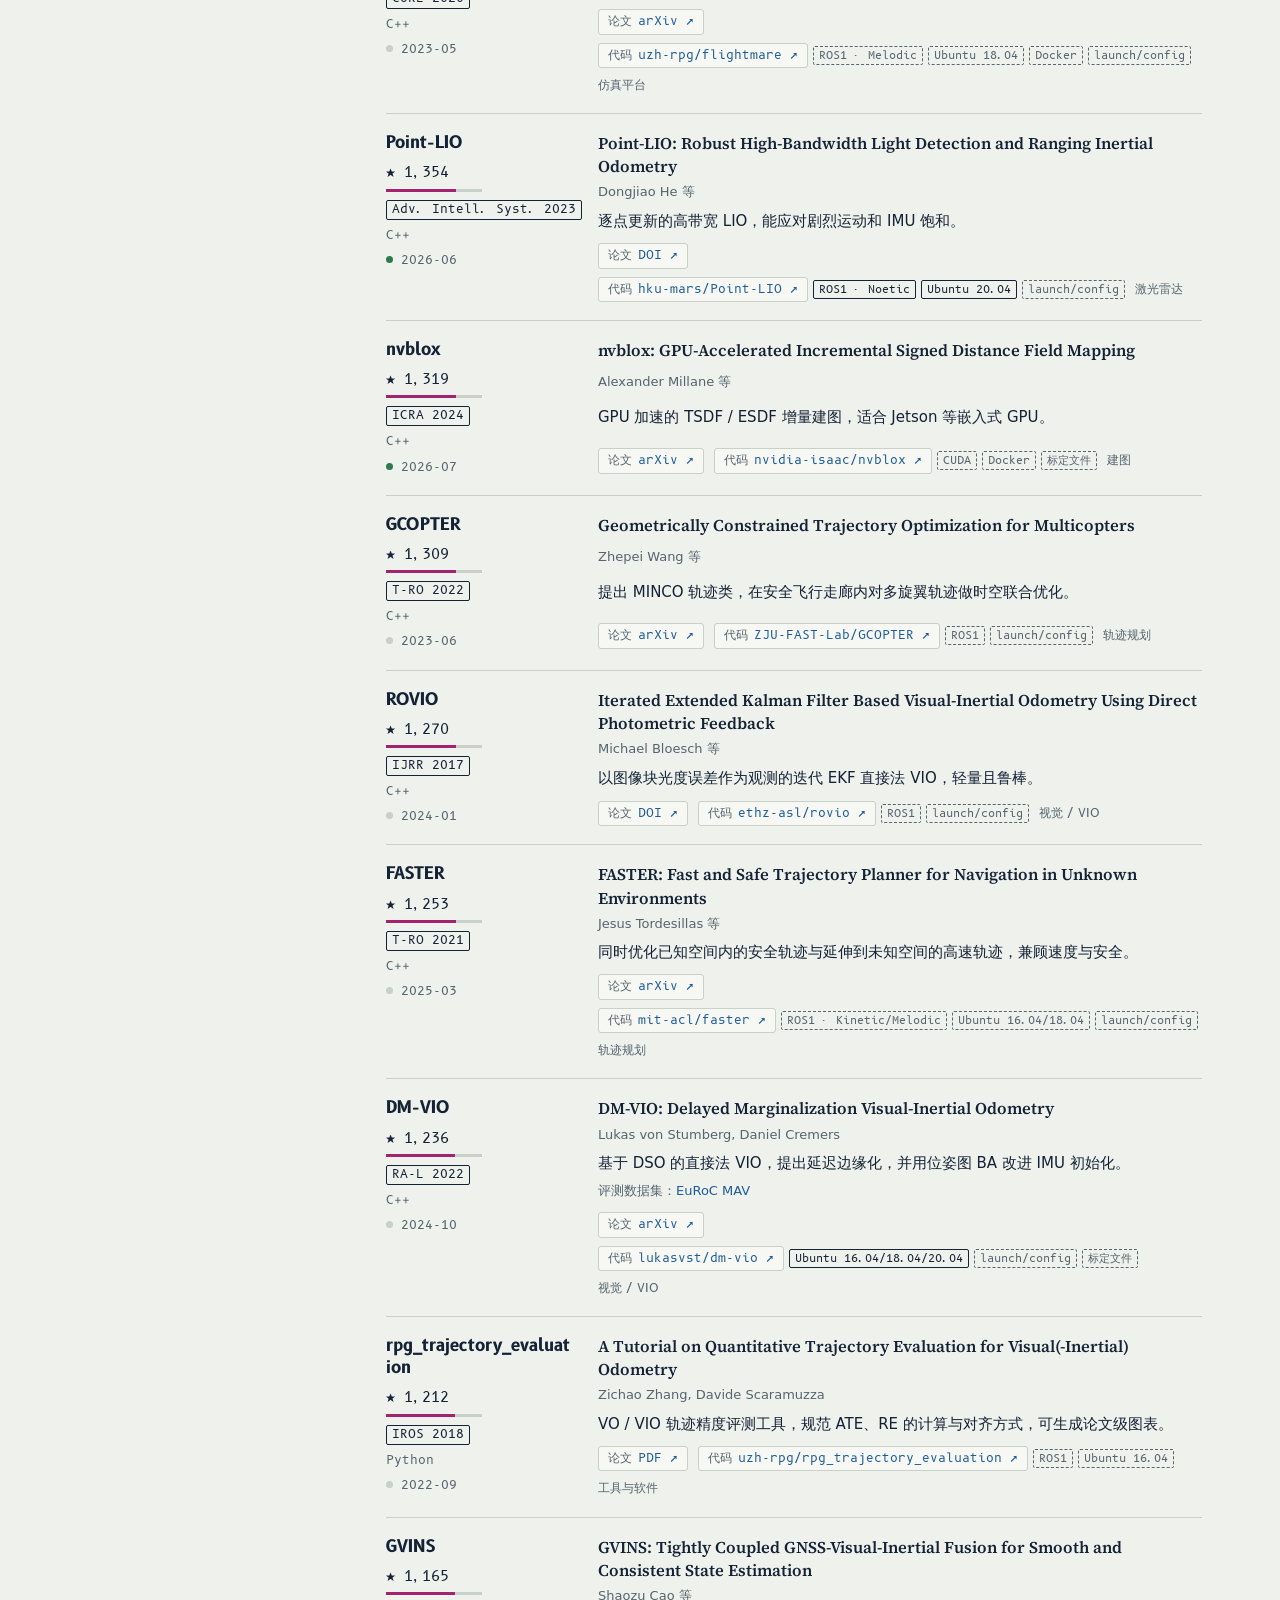
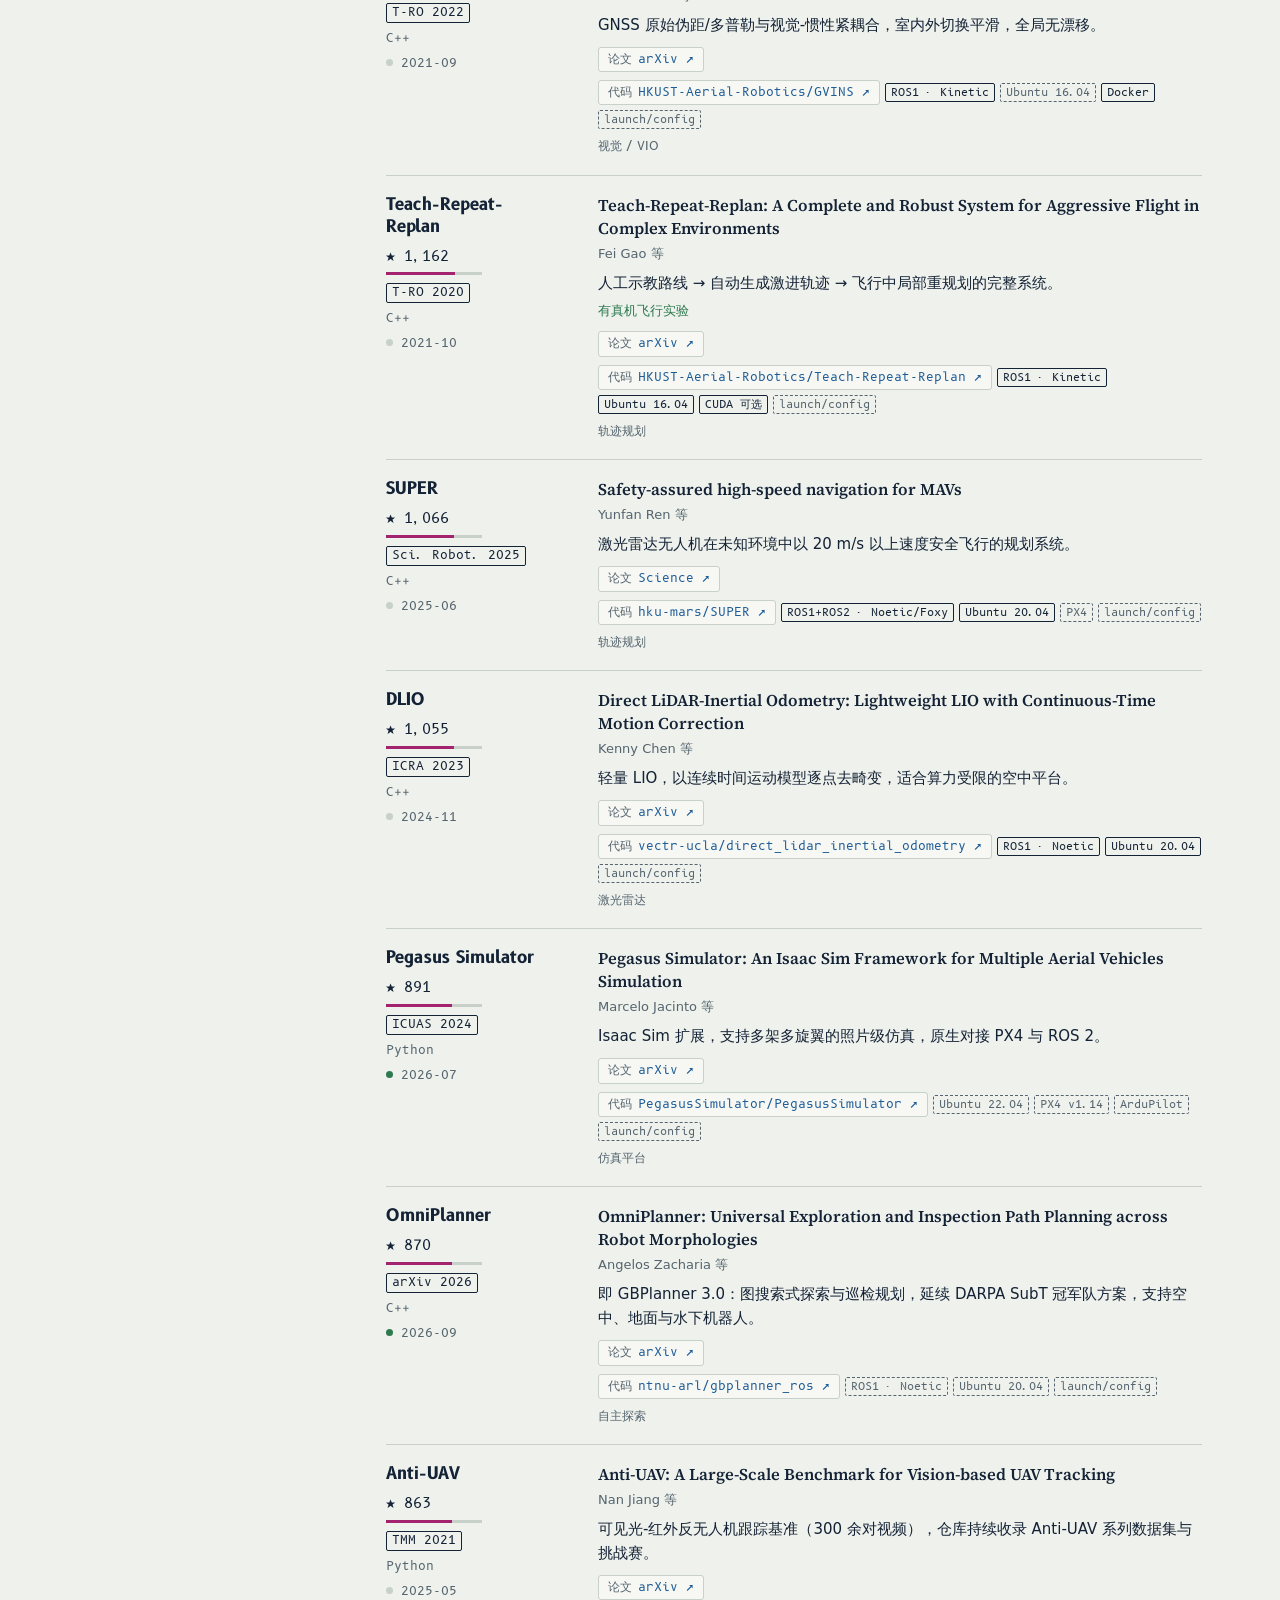
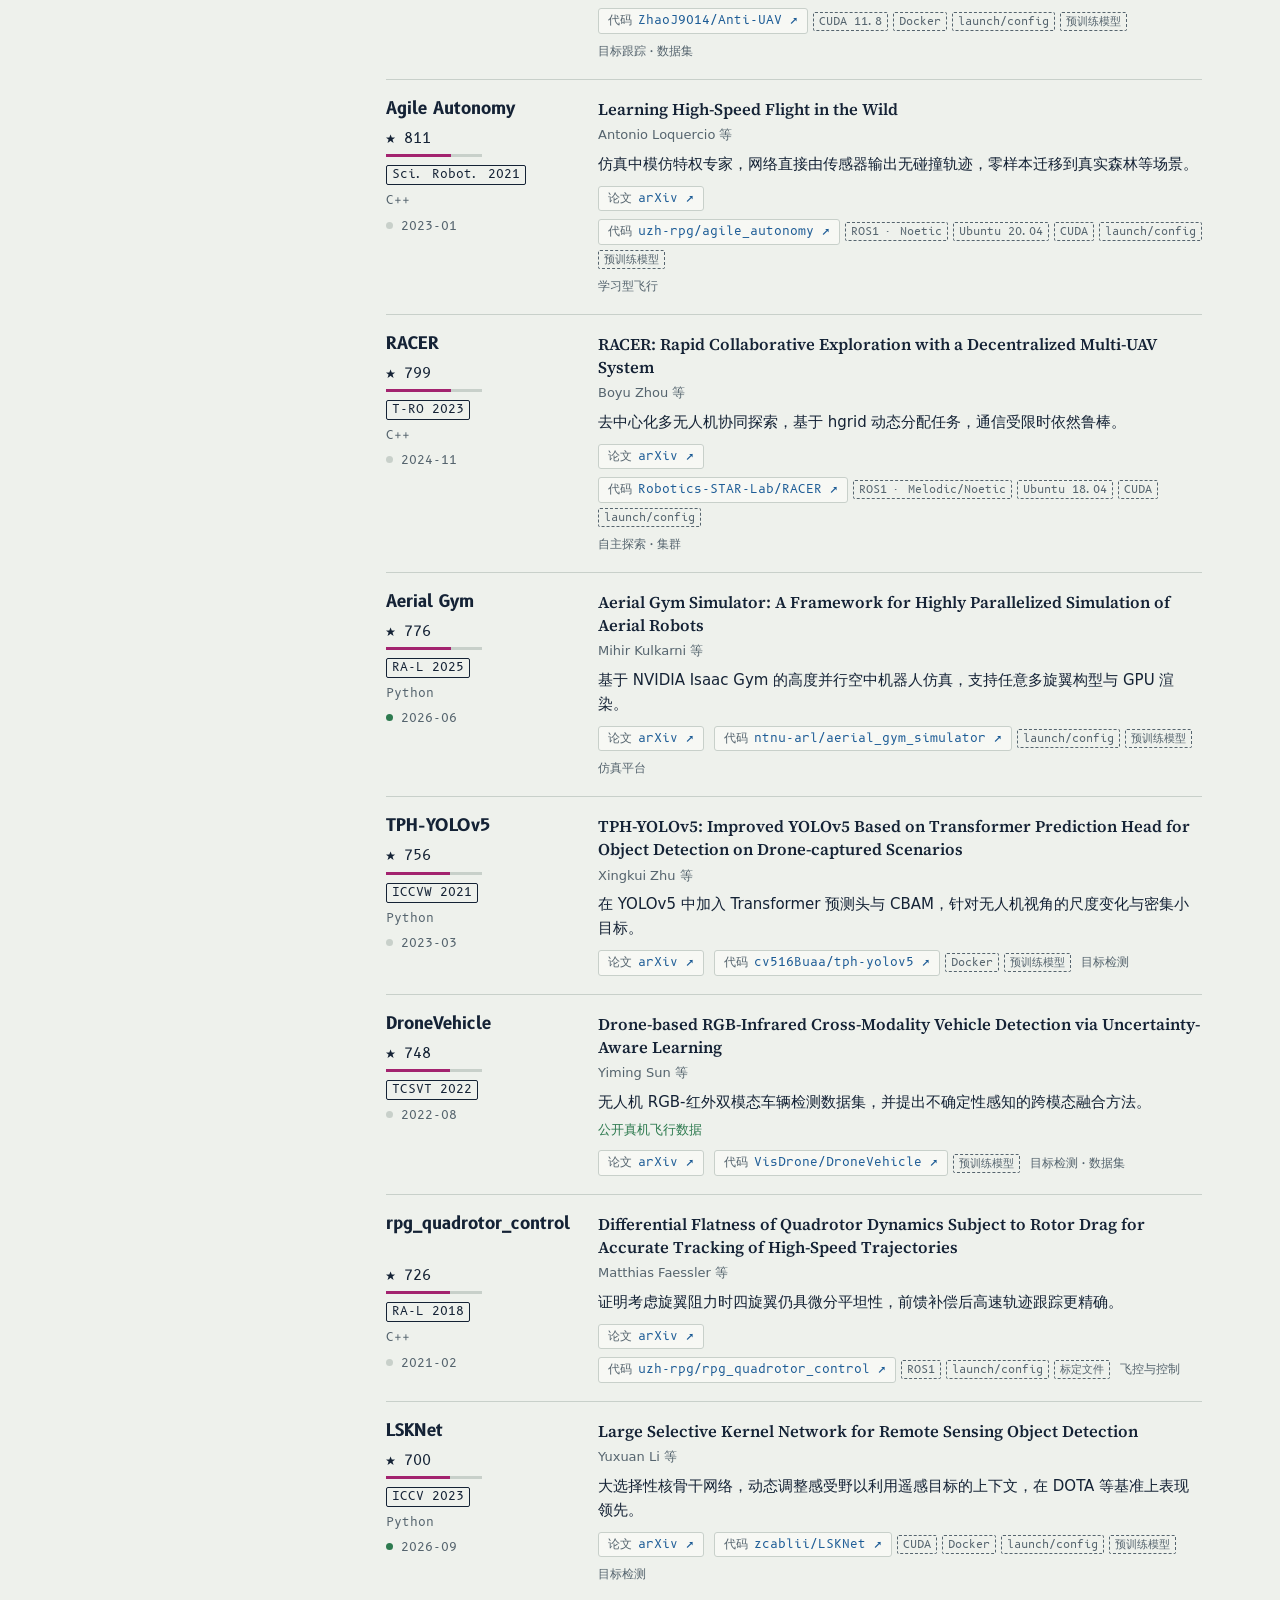
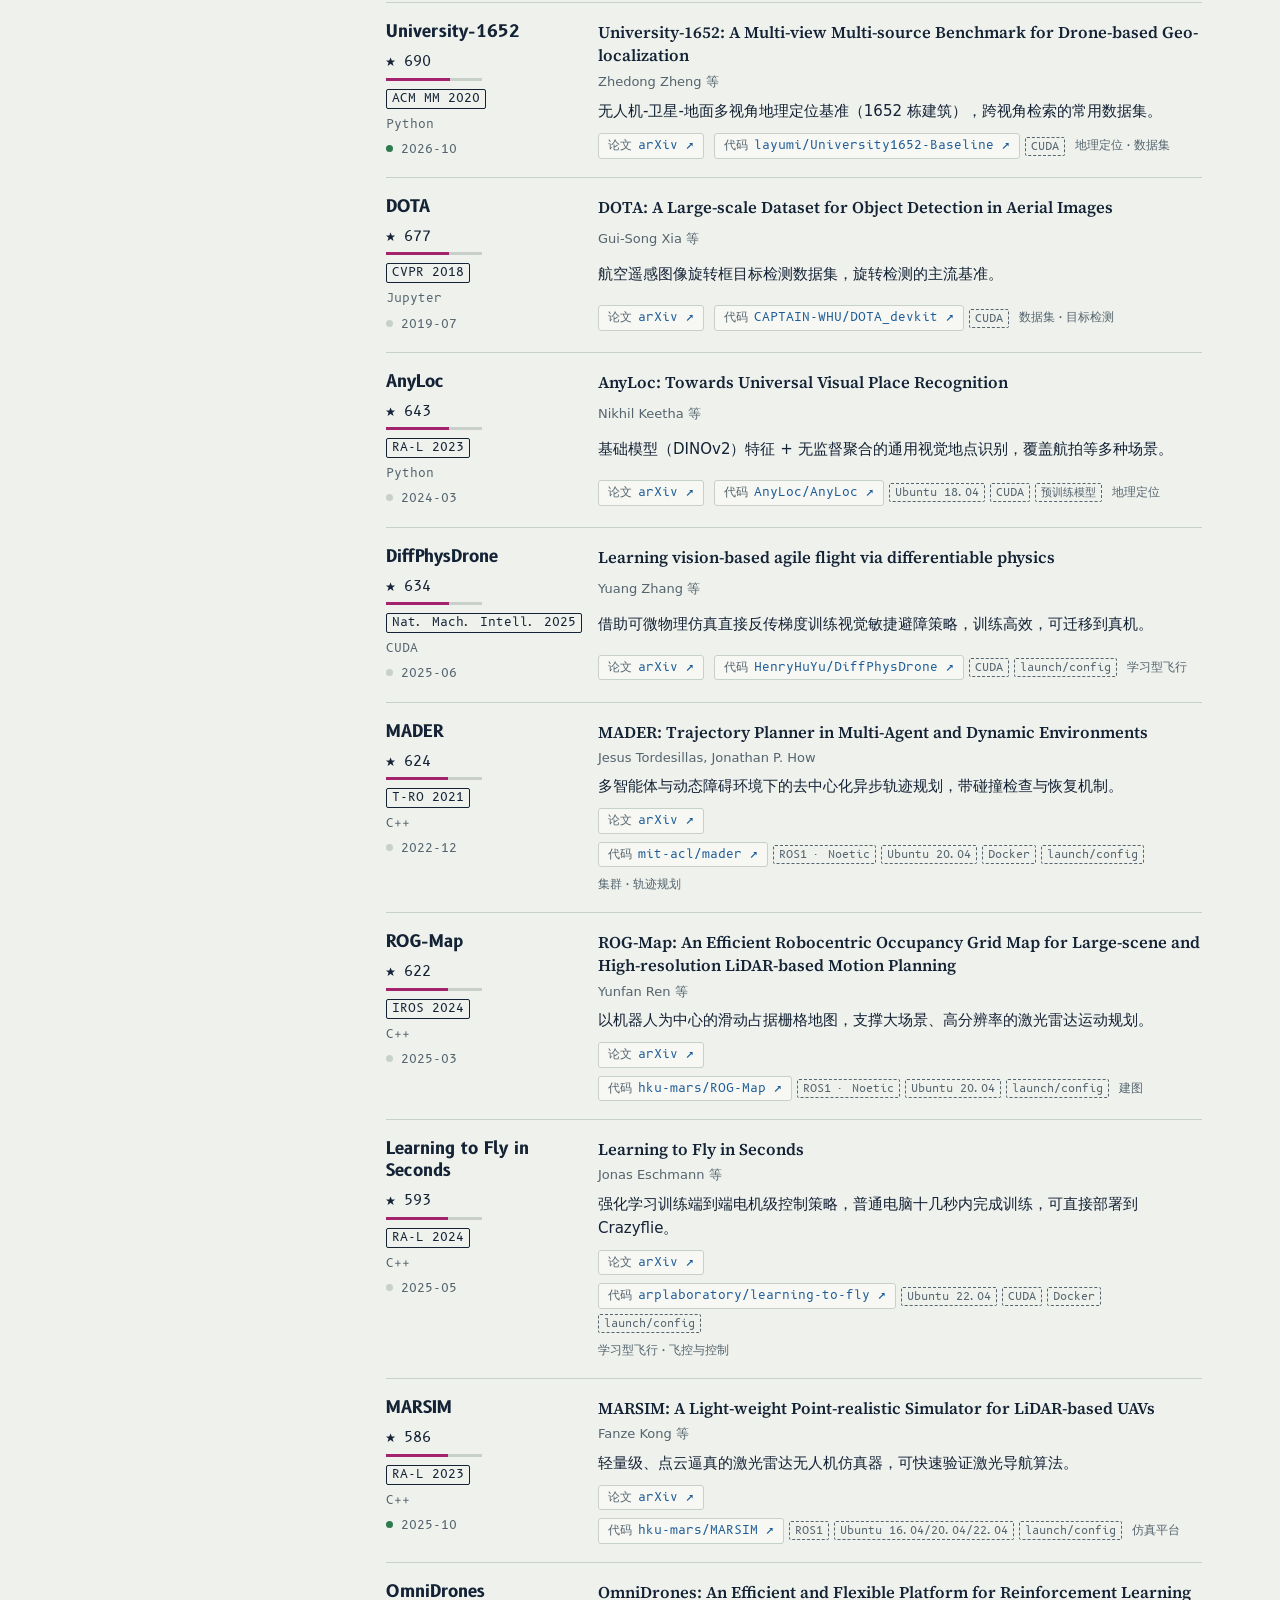
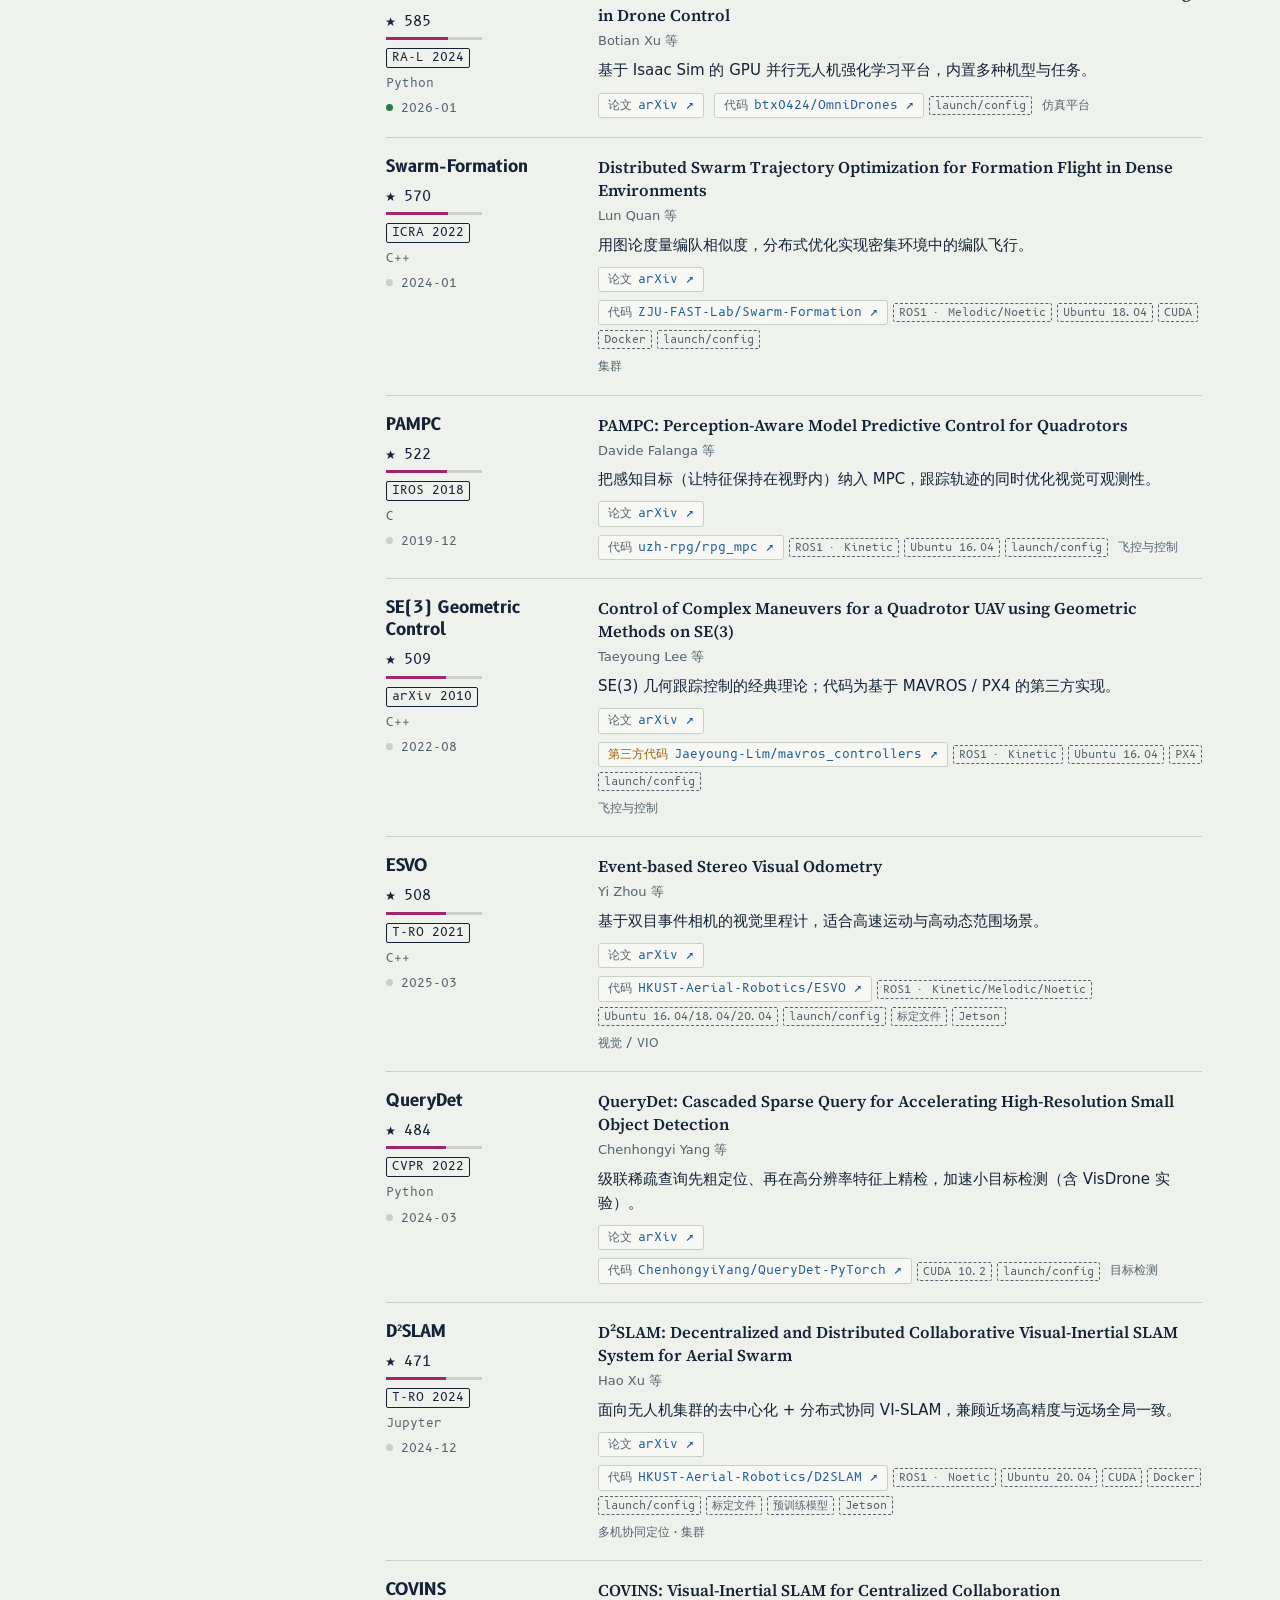
==== commit ec824131: "chore: 刷新 Star 数、最近提交时间与环境检测（2026-10-12）" ====
--- a/index.html
+++ b/index.html
@@ -467,7 +467,7 @@
   </footer>
 </div>
 
-<script type="application/json" id="data">[{"id":"vins-mono-2018","kind":"method","name":"VINS-Mono","title":"VINS-Mono: A Robust and Versatile Monocular Visual-Inertial State Estimator","authors":"Tong Qin 等","venue":"T-RO","venue_full":"IEEE Transactions on Robotics","year":2018,"paper":"https://arxiv.org/abs/1708.03852","repos":[{"name":"HKUST-Aerial-Robotics/VINS-Mono","official":true,"sig":{"ros":"ros1","ros_distro":["kinetic"],"ubuntu":["16.04"],"docker":true,"launch_config":true,"calibration":true,"why":{"ros":"README 写明，2026-10-07 核对","ubuntu":"README 写明，2026-10-07 核对","docker":"README 写明，2026-10-07 核对","launch_config":"ar_demo/launch/3dm_bag.launch","calibration":"config/euroc/euroc_config_no_extrinsic.yaml","ros_distro":"README 写明，2026-10-07 核对"},"ok":["ros","ros_distro","ubuntu","docker"]}}],"subs":["vio"],"zh":"单目视觉-惯性紧耦合滑窗优化，含在线初始化、外参标定与回环，是无人机 VIO 的经典基线。","stars":6055,"lang":"C++","updated":"2024-05-23","real_flight":"experiment","evaluated_on":[["euroc-mav-2016","EuRoC MAV"]]},{"id":"vins-fusion-2019","kind":"method","name":"VINS-Fusion","title":"A General Optimization-based Framework for Local Odometry Estimation with Multiple Sensors","authors":"Tong Qin 等","venue":"arXiv","venue_full":"arXiv preprint","year":2019,"paper":"https://arxiv.org/abs/1901.03638","repos":[{"name":"HKUST-Aerial-Robotics/VINS-Fusion","official":true,"sig":{"ros":"ros1","ros_distro":["kinetic","melodic"],"ubuntu":["16.04","18.04"],"docker":true,"launch_config":true,"why":{"ros":"README 写明，2026-10-07 核对","ubuntu":"README 写明，2026-10-07 核对","docker":"README 写明，2026-10-07 核对","launch_config":"config/realsense_d435i/rs_camera.launch","ros_distro":"README 写明，2026-10-07 核对"},"ok":["ros","ros_distro","ubuntu","docker"]}}],"subs":["vio"],"zh":"VINS-Mono 的多传感器扩展：支持单目/双目 + IMU，并可与 GPS 做全局融合。","stars":4744,"lang":"C++","updated":"2021-07-26","evaluated_on":[["euroc-mav-2016","EuRoC MAV"]]},{"id":"orb-slam3-2021","kind":"method","name":"ORB-SLAM3","title":"ORB-SLAM3: An Accurate Open-Source Library for Visual, Visual-Inertial and Multi-Map SLAM","authors":"Carlos Campos 等","venue":"T-RO","venue_full":"IEEE Transactions on Robotics","year":2021,"paper":"https://arxiv.org/abs/2007.11898","repos":[{"name":"UZ-SLAMLab/ORB_SLAM3","official":true,"sig":{"ros":"ros1","ros_distro":["melodic"],"ubuntu":["16.04","18.04"],"calibration":true,"why":{"ros":"README 写明，2026-10-07 核对","ubuntu":"README 写明，2026-10-07 核对","calibration":"Examples/Calibration/recorder_empty/april_6x6_80x80cm_larues.yaml","ros_distro":"README 写明，2026-10-07 核对","note":"ROS 接口为可选示例"},"ok":["ros","ros_distro","ubuntu"]}}],"subs":["vio"],"zh":"基于特征点的视觉 / 视觉-惯性 SLAM，支持单目、双目、RGB-D 与多地图（Atlas）管理。","stars":9140,"lang":"C++","updated":"2022-02-10","evaluated_on":[["euroc-mav-2016","EuRoC MAV"]]},{"id":"openvins-2020","kind":"method","name":"OpenVINS","title":"OpenVINS: A Research Platform for Visual-Inertial Estimation","authors":"Patrick Geneva 等","venue":"ICRA","venue_full":"IEEE International Conference on Robotics and Automation","year":2020,"paper":"https://pgeneva.com/downloads/papers/Geneva2020ICRA.pdf","repos":[{"name":"rpng/open_vins","official":true,"sig":{"ros":"both","ubuntu":["16.04"],"docker":true,"launch_config":true,"calibration":true,"why":{"ros":"README 写明，2026-10-07 核对","ubuntu":"由 ROS 发行版推断","docker":"README 写明，2026-10-07 核对","launch_config":"ov_eval/launch/record.launch","calibration":"config/euroc_mav/kalibr_imu_chain.yaml"},"ok":["ros","docker"]}}],"subs":["vio"],"zh":"基于 MSCKF 的滤波式 VIO 研究平台，模块化、文档完善，适合做算法对比与二次开发。","stars":3133,"lang":"C++","updated":"2025-11-30","evaluated_on":[["euroc-mav-2016","EuRoC MAV"]]},{"id":"s-msckf-2018","kind":"method","name":"S-MSCKF","title":"Robust Stereo Visual Inertial Odometry for Fast Autonomous Flight","authors":"Ke Sun 等","venue":"RA-L","venue_full":"IEEE Robotics and Automation Letters","year":2018,"paper":"https://arxiv.org/abs/1712.00036","repos":[{"name":"KumarRobotics/msckf_vio","official":true,"sig":{"ros":"ros1","ros_distro":["kinetic"],"ubuntu":["16.04"],"launch_config":true,"calibration":true,"why":{"ros":"README 写明，2026-10-07 核对","ubuntu":"README 写明，2026-10-07 核对","launch_config":"launch/image_processor_euroc.launch","calibration":"config/camchain-imucam-euroc-noextrinsics.yaml","ros_distro":"README 写明，2026-10-07 核对"},"ok":["ros","ros_distro","ubuntu"]}}],"subs":["vio"],"zh":"双目 MSCKF 滤波 VIO，计算量小，面向高速自主飞行的机载实时定位。","stars":1977,"lang":"C++","updated":"2021-04-26","real_flight":"experiment","evaluated_on":[["euroc-mav-2016","EuRoC MAV"]]},{"id":"rovio-2017","kind":"method","name":"ROVIO","title":"Iterated Extended Kalman Filter Based Visual-Inertial Odometry Using Direct Photometric Feedback","authors":"Michael Bloesch 等","venue":"IJRR","venue_full":"The International Journal of Robotics Research","year":2017,"paper":"https://doi.org/10.1177/0278364917728574","repos":[{"name":"ethz-asl/rovio","official":true,"sig":{"ros":"ros1","launch_config":true,"why":{"ros":"package.xml 使用 catkin","launch_config":"launch/rovio_node.launch"}}}],"subs":["vio"],"zh":"以图像块光度误差作为观测的迭代 EKF 直接法 VIO，轻量且鲁棒。","stars":1270,"lang":"C++","updated":"2024-01-10"},{"id":"kimera-2020","kind":"method","name":"Kimera","title":"Kimera: an Open-Source Library for Real-Time Metric-Semantic Localization and Mapping","authors":"Antoni Rosinol 等","venue":"ICRA","venue_full":"IEEE International Conference on Robotics and Automation","year":2020,"paper":"https://arxiv.org/abs/1910.02490","repos":[{"name":"MIT-SPARK/Kimera-VIO","official":true,"sig":{"ros":"ros1","ubuntu":["20.04"],"docker":true,"launch_config":true,"calibration":true,"why":{"ros":"README 中有 roslaunch/catkin 命令","ubuntu":"README 写明，2026-10-07 核对","docker":"README 写明，2026-10-07 核对","launch_config":"params/D455/BackendParams.yaml","calibration":"scripts/kalibr/templates/camera.yaml"},"ok":["ubuntu","docker"]}}],"subs":["vio","map"],"zh":"实时度量-语义 SLAM 库：VIO、位姿图优化、三维网格与语义建图一体化。","stars":1925,"lang":"C++","updated":"2025-02-10","evaluated_on":[["euroc-mav-2016","EuRoC MAV"]]},{"id":"svo-pro-2017","kind":"method","name":"SVO Pro","title":"SVO: Semidirect Visual Odometry for Monocular and Multicamera Systems","authors":"Christian Forster 等","venue":"T-RO","venue_full":"IEEE Transactions on Robotics","year":2017,"paper":"https://rpg.ifi.uzh.ch/docs/TRO17_Forster-SVO.pdf","repos":[{"name":"uzh-rpg/rpg_svo_pro_open","official":true,"sig":{"ros":"ros1","ros_distro":["melodic","noetic"],"ubuntu":["18.04","20.04"],"cuda":true,"launch_config":true,"calibration":true,"why":{"ros":"README 写明，2026-10-07 核对","ubuntu":"README 写明，2026-10-07 核对","cuda":"含 .cu 源文件","launch_config":"svo_ros/launch/euroc_global_map_mono.launch","calibration":"svo_ros/param/calib/bluefox_25000826_fisheye.yaml","ros_distro":"README 写明，2026-10-07 核对"},"ok":["ros","ros_distro","ubuntu"]}}],"subs":["vio"],"zh":"半直接法视觉里程计，速度极快；SVO Pro 增加了滑窗后端、回环与全局 BA。","stars":1613,"lang":"C++","updated":"2022-08-04"},{"id":"dm-vio-2022","kind":"method","name":"DM-VIO","title":"DM-VIO: Delayed Marginalization Visual-Inertial Odometry","authors":"Lukas von Stumberg, Daniel Cremers","venue":"RA-L","venue_full":"IEEE Robotics and Automation Letters","year":2022,"paper":"https://arxiv.org/abs/2201.04114","repos":[{"name":"lukasvst/dm-vio","official":true,"sig":{"ubuntu":["16.04","18.04","20.04"],"launch_config":true,"calibration":true,"why":{"ubuntu":"README 写明，2026-10-07 核对","launch_config":"configs/4seasons.yaml","calibration":"configs/pcalib_linear_8bit.txt","note":"ROS 接口在 dm-vio-ros 仓库"},"ok":["ubuntu"]}}],"subs":["vio"],"zh":"基于 DSO 的直接法 VIO，提出延迟边缘化，并用位姿图 BA 改进 IMU 初始化。","stars":1236,"lang":"C++","updated":"2024-10-27","evaluated_on":[["euroc-mav-2016","EuRoC MAV"]]},{"id":"droid-slam-2021","kind":"method","name":"DROID-SLAM","title":"DROID-SLAM: Deep Visual SLAM for Monocular, Stereo, and RGB-D Cameras","authors":"Zachary Teed, Jia Deng","venue":"NeurIPS","venue_full":"Conference on Neural Information Processing Systems","year":2021,"paper":"https://arxiv.org/abs/2108.10869","repos":[{"name":"princeton-vl/DROID-SLAM","official":true,"sig":{"cuda":"required","calibration":true,"pretrained":true,"why":{"cuda":"README 写明，2026-10-07 核对","calibration":"calib/barn.txt","pretrained":"README 写明，2026-10-07 核对"},"ok":["cuda","pretrained"]}}],"subs":["vio"],"zh":"基于可微稠密 BA 的深度学习 SLAM，在 EuRoC、TartanAir 等无人机数据上精度突出。","stars":2709,"lang":"Python","updated":"2025-05-05","evaluated_on":[["euroc-mav-2016","EuRoC MAV"],["tartanair-2020","TartanAir"]]},{"id":"esvo-2021","kind":"method","name":"ESVO","title":"Event-based Stereo Visual Odometry","authors":"Yi Zhou 等","venue":"T-RO","venue_full":"IEEE Transactions on Robotics","year":2021,"paper":"https://arxiv.org/abs/2007.15548","repos":[{"name":"HKUST-Aerial-Robotics/ESVO","official":true,"sig":{"ros":"ros1","ros_distro":["kinetic","melodic","noetic"],"ubuntu":["16.04","18.04","20.04"],"launch_config":true,"calibration":true,"jetson":true,"why":{"ros":"package.xml 使用 catkin","ubuntu":"README / Dockerfile 中写明","launch_config":"esvo_core/launch/mvstereo/mvstereo_rpg.launch","calibration":"esvo_core/calib/hkust/left.yaml","jetson":"README 中提到 Jetson"}}}],"subs":["vio"],"zh":"基于双目事件相机的视觉里程计，适合高速运动与高动态范围场景。","stars":508,"lang":"C++","updated":"2025-03-20","tags":["事件相机"]},{"id":"gvins-2022","kind":"method","name":"GVINS","title":"GVINS: Tightly Coupled GNSS-Visual-Inertial Fusion for Smooth and Consistent State Estimation","authors":"Shaozu Cao 等","venue":"T-RO","venue_full":"IEEE Transactions on Robotics","year":2022,"paper":"https://arxiv.org/abs/2103.07899","repos":[{"name":"HKUST-Aerial-Robotics/GVINS","official":true,"sig":{"ros":"ros1","ros_distro":["kinetic"],"ubuntu":["16.04"],"docker":true,"launch_config":true,"why":{"ros":"README 写明，2026-10-07 核对","ubuntu":"由 ROS 发行版推断","docker":"README 写明，2026-10-07 核对","launch_config":"estimator/launch/simulator.launch","ros_distro":"README 写明，2026-10-07 核对"},"ok":["ros","ros_distro","docker"]}}],"subs":["vio"],"zh":"GNSS 原始伪距/多普勒与视觉-惯性紧耦合，室内外切换平滑，全局无漂移。","stars":1165,"lang":"C++","updated":"2021-09-02","tags":["GNSS"]},{"id":"omni-swarm-2022","kind":"method","name":"Omni-swarm","title":"Omni-Swarm: A Decentralized Omnidirectional Visual-Inertial-UWB State Estimation System for Aerial Swarms","authors":"Hao Xu 等","venue":"T-RO","venue_full":"IEEE Transactions on Robotics","year":2022,"paper":"https://arxiv.org/abs/2103.04131","repos":[{"name":"HKUST-Aerial-Robotics/Omni-swarm","official":true,"sig":{"ros":"ros1","ubuntu":["18.04"],"launch_config":true,"jetson":true,"why":{"ros":"package.xml 使用 catkin","ubuntu":"README / Dockerfile 中写明","launch_config":"localization_proxy/launch/uwb_comm-test.launch","jetson":"README 中提到 TX2"}}}],"subs":["coll","swarm"],"zh":"全向视觉 + IMU + UWB 的去中心化集群状态估计，同时给出相对与全局位姿。","stars":289,"lang":"Jupyter","updated":"2022-07-03","tags":["UWB"]},{"id":"d2slam-2024","kind":"method","name":"D²SLAM","title":"D²SLAM: Decentralized and Distributed Collaborative Visual-Inertial SLAM System for Aerial Swarm","authors":"Hao Xu 等","venue":"T-RO","venue_full":"IEEE Transactions on Robotics","year":2024,"paper":"https://arxiv.org/abs/2211.01538","repos":[{"name":"HKUST-Aerial-Robotics/D2SLAM","official":true,"sig":{"ros":"ros1","ros_distro":["noetic"],"ubuntu":["20.04"],"cuda":true,"docker":true,"launch_config":true,"calibration":true,"jetson":true,"pretrained":true,"why":{"ros":"package.xml 使用 catkin","ubuntu":"由 ROS 发行版推断","cuda":"README 中提到 CUDA","docker":"docker/Dockerfile.arm64_base_ros1_noetic","launch_config":"d2comm/launch/d2comm.launch","calibration":"config/GRACO/GRACO_calib.yaml","jetson":"README 中提到 Jetson","pretrained":"models/hitnet_series/hitnet_1x240x320_model_float16_quant.onnx"}}}],"subs":["coll","swarm"],"zh":"面向无人机集群的去中心化 + 分布式协同 VI-SLAM，兼顾近场高精度与远场全局一致。","stars":471,"lang":"Jupyter","updated":"2024-12-13"},{"id":"covins-2021","kind":"method","name":"COVINS","title":"COVINS: Visual-Inertial SLAM for Centralized Collaboration","authors":"Patrik Schmuck 等","venue":"ISMAR","venue_full":"IEEE International Symposium on Mixed and Augmented Reality","year":2021,"paper":"https://arxiv.org/abs/2108.05756","repos":[{"name":"v4rl-ucy/covins","official":true,"sig":{"ros":"ros1","ros_distro":["melodic","noetic"],"ubuntu":["20.04"],"docker":true,"launch_config":true,"why":{"ros":"package.xml 使用 catkin","ubuntu":"README / Dockerfile 中写明","docker":"docker/Dockerfile","launch_config":"covins_backend/launch/tf.launch"}}}],"subs":["coll"],"zh":"中心化协同 VI-SLAM 后端，支持多个智能体协同建图与地图融合。","stars":461,"lang":"C++","updated":"2023-05-28"},{"id":"maplab-2-0-2023","kind":"method","name":"maplab 2.0","title":"maplab 2.0 – A Modular and Multi-Modal Mapping Framework","authors":"Andrei Cramariuc 等","venue":"RA-L","venue_full":"IEEE Robotics and Automation Letters","year":2023,"paper":"https://arxiv.org/abs/2212.00654","repos":[{"name":"ethz-asl/maplab","official":true,"sig":{"ros":"ros1","ros_distro":["melodic"],"ubuntu":["18.04","20.04"],"docker":true,"launch_config":true,"calibration":true,"why":{"ros":"README 写明，2026-10-07 核对","ubuntu":"README 写明，2026-10-07 核对","docker":"deploy/Dockerfile","launch_config":"applications/maplab-node/launch/euroc/euroc-maplab-node-w-rovioli.launch","calibration":"maplab-launch/config/alphasense-dev-kit/calib/alphasense-dev-kit-okvis.yaml","ros_distro":"README 写明，2026-10-07 核对"},"ok":["ros","ros_distro","ubuntu"]}}],"subs":["map","coll"],"zh":"多模态、多会话建图框架，支持地图合并、回环与多机器人协同建图。","stars":2879,"lang":"C++","updated":"2023-06-18"},{"id":"fast-lio2-2022","kind":"method","name":"FAST-LIO2","title":"FAST-LIO2: Fast Direct LiDAR-inertial Odometry","authors":"Wei Xu 等","venue":"T-RO","venue_full":"IEEE Transactions on Robotics","year":2022,"paper":"https://arxiv.org/abs/2107.06829","repos":[{"name":"hku-mars/FAST_LIO","official":true,"sig":{"ros":"ros1","ros_distro":["melodic","noetic"],"ubuntu":["18.04","20.04"],"docker":true,"launch_config":true,"jetson":true,"why":{"ros":"README 写明，2026-10-07 核对","ubuntu":"README 写明，2026-10-07 核对","launch_config":"launch/gdb_debug_example.launch","jetson":"README 中提到 TX2","ros_distro":"README 写明，2026-10-07 核对","docker":"README 写明，2026-10-07 核对","note":"README 要求 Ubuntu ≥ 16.04、ROS ≥ Melodic"},"ok":["ros","ros_distro","ubuntu","docker"]}}],"subs":["lio"],"zh":"迭代 EKF + ikd-Tree 直接配准原始点，速度快、适配多种激光雷达，机载 LIO 的常用选择。","stars":5264,"lang":"C++","updated":"2024-07-23","real_flight":"experiment"},{"id":"lio-sam-2020","kind":"method","name":"LIO-SAM","title":"LIO-SAM: Tightly-coupled Lidar Inertial Odometry via Smoothing and Mapping","authors":"Tixiao Shan 等","venue":"IROS","venue_full":"IEEE/RSJ International Conference on Intelligent Robots and Systems","year":2020,"paper":"https://arxiv.org/abs/2007.00258","repos":[{"name":"TixiaoShan/LIO-SAM","official":true,"sig":{"ros":"ros1","ros_distro":["kinetic","melodic"],"ubuntu":["16.04","18.04"],"docker":true,"launch_config":true,"why":{"ros":"README 写明，2026-10-07 核对","ubuntu":"README 写明，2026-10-07 核对","docker":"README 写明，2026-10-07 核对","launch_config":"launch/include/module_loam.launch","ros_distro":"README 写明，2026-10-07 核对"},"ok":["ros","ros_distro","ubuntu","docker"]}}],"subs":["lio"],"zh":"基于因子图的激光-惯性紧耦合，可融合 GPS 与回环因子。","stars":4941,"lang":"C++","updated":"2023-04-17"},{"id":"lvi-sam-2021","kind":"method","name":"LVI-SAM","title":"LVI-SAM: Tightly-coupled Lidar-Visual-Inertial Odometry via Smoothing and Mapping","authors":"Tixiao Shan 等","venue":"ICRA","venue_full":"IEEE International Conference on Robotics and Automation","year":2021,"paper":"https://arxiv.org/abs/2104.10831","repos":[{"name":"TixiaoShan/LVI-SAM","official":true,"sig":{"ros":"ros1","ros_distro":["kinetic","melodic"],"ubuntu":["16.04","18.04"],"docker":true,"launch_config":true,"why":{"ros":"README 写明，2026-10-07 核对","ubuntu":"由 ROS 发行版推断","docker":"README 写明，2026-10-07 核对","launch_config":"launch/include/module_robot_state_publisher.launch","ros_distro":"README 写明，2026-10-07 核对"},"ok":["ros","ros_distro","docker"]}}],"subs":["lio"],"zh":"激光-视觉-惯性因子图融合，两个子系统互相辅助，任一失效时系统仍可运行。","stars":1887,"lang":"C++","updated":"2022-12-17"},{"id":"r3live-2022","kind":"method","name":"R3LIVE","title":"R3LIVE: A Robust, Real-time, RGB-colored, LiDAR-Inertial-Visual tightly-coupled state Estimation and mapping package","authors":"Jiarong Lin, Fu Zhang","venue":"ICRA","venue_full":"IEEE International Conference on Robotics and Automation","year":2022,"paper":"https://arxiv.org/abs/2109.07982","repos":[{"name":"hku-mars/r3live","official":true,"sig":{"ros":"ros1","ubuntu":["16.04"],"launch_config":true,"why":{"ros":"README 写明，2026-10-07 核对","ubuntu":"由 ROS 发行版推断","launch_config":"r3live/launch/r3live_bag.launch"},"ok":["ros"]}}],"subs":["lio","map"],"zh":"激光-惯性-视觉紧耦合，实时输出带 RGB 颜色的稠密点云地图。","stars":2468,"lang":"C++","updated":"2022-08-24"},{"id":"fast-livo2-2024","kind":"method","name":"FAST-LIVO2","title":"FAST-LIVO2: Fast, Direct LiDAR-Inertial-Visual Odometry","authors":"Chunran Zheng 等","venue":"T-RO","venue_full":"IEEE Transactions on Robotics","year":2024,"paper":"https://arxiv.org/abs/2408.14035","repos":[{"name":"hku-mars/FAST-LIVO2","official":true,"sig":{"ros":"ros1","ubuntu":["18.04","20.04"],"launch_config":true,"why":{"ros":"README 写明，2026-10-07 核对","ubuntu":"README 写明，2026-10-07 核对","launch_config":"launch/mapping_avia.launch"},"ok":["ros","ubuntu"]}}],"subs":["lio"],"zh":"直接法激光-惯性-视觉里程计，ESIKF 顺序更新，兼顾精度与效率。","stars":4736,"lang":"C++","updated":"2026-03-08","real_flight":"experiment"},{"id":"point-lio-2023","kind":"method","name":"Point-LIO","title":"Point-LIO: Robust High-Bandwidth Light Detection and Ranging Inertial Odometry","authors":"Dongjiao He 等","venue":"Adv. Intell. Syst.","venue_full":"Advanced Intelligent Systems","year":2023,"paper":"https://doi.org/10.1002/aisy.202200459","repos":[{"name":"hku-mars/Point-LIO","official":true,"sig":{"ros":"ros1","ros_distro":["noetic"],"ubuntu":["20.04"],"launch_config":true,"why":{"ros":"README 写明，2026-10-07 核对","ubuntu":"README 写明，2026-10-07 核对","launch_config":"launch/gdb_debug_example.launch","ros_distro":"README 写明，2026-10-07 核对"},"ok":["ros","ros_distro","ubuntu"]}}],"subs":["lio"],"zh":"逐点更新的高带宽 LIO，能应对剧烈运动和 IMU 饱和。","stars":1353,"lang":"C++","updated":"2026-06-13"},{"id":"dlio-2023","kind":"method","name":"DLIO","title":"Direct LiDAR-Inertial Odometry: Lightweight LIO with Continuous-Time Motion Correction","authors":"Kenny Chen 等","venue":"ICRA","venue_full":"IEEE International Conference on Robotics and Automation","year":2023,"paper":"https://arxiv.org/abs/2203.03749","repos":[{"name":"vectr-ucla/direct_lidar_inertial_odometry","official":true,"sig":{"ros":"ros1","ros_distro":["noetic"],"ubuntu":["20.04"],"launch_config":true,"why":{"ros":"README 写明，2026-10-07 核对","ubuntu":"README 写明，2026-10-07 核对","launch_config":"launch/dlio.launch","ros_distro":"README 写明，2026-10-07 核对","note":"ROS 2 版本在 feature/ros2 分支"},"ok":["ros","ros_distro","ubuntu"]}}],"subs":["lio"],"zh":"轻量 LIO，以连续时间运动模型逐点去畸变，适合算力受限的空中平台。","stars":1055,"lang":"C++","updated":"2024-11-08"},{"id":"kiss-icp-2023","kind":"method","name":"KISS-ICP","title":"KISS-ICP: In Defense of Point-to-Point ICP – Simple, Accurate, and Robust Registration If Done the Right Way","authors":"Ignacio Vizzo 等","venue":"RA-L","venue_full":"IEEE Robotics and Automation Letters","year":2023,"paper":"https://arxiv.org/abs/2209.15397","repos":[{"name":"PRBonn/kiss-icp","official":true,"sig":{"ros":"ros2","launch_config":true,"why":{"ros":"README 写明，2026-10-07 核对","launch_config":"ros/launch/odometry.launch.py","note":"ROS 1 已不再支持"},"ok":["ros"]}}],"subs":["lio"],"zh":"极简的点到点 ICP 激光里程计，几乎无需调参即可跨平台使用。","stars":2345,"lang":"C++","updated":"2026-05-04"},{"id":"faster-lio-2022","kind":"method","name":"Faster-LIO","title":"Faster-LIO: Lightweight Tightly Coupled Lidar-Inertial Odometry Using Parallel Sparse Incremental Voxels","authors":"Chunge Bai 等","venue":"RA-L","venue_full":"IEEE Robotics and Automation Letters","year":2022,"paper":"https://doi.org/10.1109/LRA.2022.3152830","repos":[{"name":"gaoxiang12/faster-lio","official":true,"sig":{"ros":"ros1","ros_distro":["melodic","noetic"],"ubuntu":["18.04","20.04"],"docker":true,"launch_config":true,"why":{"ros":"README 写明，2026-10-07 核对","ubuntu":"README 写明，2026-10-07 核对","docker":"README 写明，2026-10-07 核对","launch_config":"launch/gdb_debug_example.launch","ros_distro":"README 写明，2026-10-07 核对"},"ok":["ros","ros_distro","ubuntu","docker"]}}],"subs":["lio"],"zh":"用并行稀疏增量体素（iVox）替代 ikd-Tree，在 FAST-LIO2 基础上进一步提速。","stars":1641,"lang":"C++","updated":"2026-09-04"},{"id":"swarm-lio2-2025","kind":"method","name":"Swarm-LIO2","title":"Swarm-LIO2: Decentralized, Efficient LiDAR-inertial Odometry for UAV Swarms","authors":"Fangcheng Zhu 等","venue":"T-RO","venue_full":"IEEE Transactions on Robotics","year":2025,"paper":"https://arxiv.org/abs/2409.17798","repos":[{"name":"hku-mars/Swarm-LIO2","official":true,"sig":{"ros":"ros1","ros_distro":["noetic"],"ubuntu":["20.04"],"launch_config":true,"why":{"ros":"package.xml 使用 catkin","ubuntu":"由 ROS 发行版推断","launch_config":"livox_ros_driver_mars/launch/livox_hub.launch"}}}],"subs":["lio","coll","swarm"],"zh":"去中心化集群激光-惯性里程计，自动识别队友并初始化相对位姿，可扩展到大规模集群。","stars":461,"lang":"C++","updated":"2026-01-13"},{"id":"glim-2024","kind":"method","name":"GLIM","title":"GLIM: 3D Range-Inertial Localization and Mapping with GPU-Accelerated Scan Matching Factors","authors":"Kenji Koide 等","venue":"RAS","venue_full":"Robotics and Autonomous Systems","year":2024,"paper":"https://arxiv.org/abs/2407.10344","repos":[{"name":"koide3/glim","official":true,"sig":{"ubuntu":["22.04","24.04"],"cuda":"optional","cuda_version":["12.2","12.6","13.1"],"docker":true,"launch_config":true,"jetson":true,"why":{"ubuntu":"README 写明，2026-10-07 核对","cuda":"README 写明，2026-10-07 核对","docker":"README 写明，2026-10-07 核对","launch_config":"config/config.json","jetson":"README 写明，2026-10-07 核对","cuda_version":"README 写明，2026-10-07 核对","note":"ROS 2 接口在 glim_ros2 仓库；在 Jetson Orin 上测试过"},"ok":["ubuntu","cuda","cuda_version","docker","jetson"]}}],"subs":["lio","map"],"zh":"以 GPU 加速扫描匹配因子的激光-惯性定位与建图框架，全局一致性好。","stars":1872,"lang":"C++","updated":"2026-10-08"},{"id":"voxblox-2017","kind":"method","name":"Voxblox","title":"Voxblox: Incremental 3D Euclidean Signed Distance Fields for On-Board MAV Planning","authors":"Helen Oleynikova 等","venue":"IROS","venue_full":"IEEE/RSJ International Conference on Intelligent Robots and Systems","year":2017,"paper":"https://arxiv.org/abs/1611.03631","repos":[{"name":"ethz-asl/voxblox","official":true,"sig":{"ros":"ros1","launch_config":true,"calibration":true,"why":{"ros":"package.xml 使用 catkin","launch_config":"voxblox_ros/launch/basement_dataset.launch","calibration":"voxblox_ros/cfg/calibrations/euroc_camchain.yaml"}}}],"subs":["map"],"zh":"由 TSDF 增量构建 ESDF，为机载轨迹规划提供距离场与梯度。","stars":1673,"lang":"C++","updated":"2021-11-22"},{"id":"octomap-2013","kind":"method","name":"OctoMap","title":"OctoMap: An Efficient Probabilistic 3D Mapping Framework Based on Octrees","authors":"Armin Hornung 等","venue":"Auton. Robots","venue_full":"Autonomous Robots","year":2013,"paper":"https://doi.org/10.1007/s10514-012-9321-0","repos":[{"name":"OctoMap/octomap","official":true,"sig":{}}],"subs":["map"],"zh":"八叉树概率占据地图，三维导航与避障最常用的地图表示之一。","stars":2392,"lang":"C++","updated":"2026-09-26"},{"id":"nvblox-2024","kind":"method","name":"nvblox","title":"nvblox: GPU-Accelerated Incremental Signed Distance Field Mapping","authors":"Alexander Millane 等","venue":"ICRA","venue_full":"IEEE International Conference on Robotics and Automation","year":2024,"paper":"https://arxiv.org/abs/2311.00626","repos":[{"name":"nvidia-isaac/nvblox","official":true,"sig":{"cuda":true,"docker":true,"calibration":true,"why":{"cuda":"含 .cu 源文件","docker":"docker/Dockerfile.build","calibration":"executables/tests/data/3dmatch/camera-intrinsics.txt"}}}],"subs":["map"],"zh":"GPU 加速的 TSDF / ESDF 增量建图，适合 Jetson 等嵌入式 GPU。","stars":1319,"lang":"C++","updated":"2026-07-03"},{"id":"rog-map-2024","kind":"method","name":"ROG-Map","title":"ROG-Map: An Efficient Robocentric Occupancy Grid Map for Large-scene and High-resolution LiDAR-based Motion Planning","authors":"Yunfan Ren 等","venue":"IROS","venue_full":"IEEE/RSJ International Conference on Intelligent Robots and Systems","year":2024,"paper":"https://arxiv.org/abs/2302.14819","repos":[{"name":"hku-mars/ROG-Map","official":true,"sig":{"ros":"ros1","ros_distro":["noetic"],"ubuntu":["20.04"],"launch_config":true,"why":{"ros":"package.xml 使用 catkin","ubuntu":"由 ROS 发行版推断","launch_config":"examples/MARSIM/map_generator/launch/pub_pcd.launch"}}}],"subs":["map"],"zh":"以机器人为中心的滑动占据栅格地图，支撑大场景、高分辨率的激光雷达运动规划。","stars":622,"lang":"C++","updated":"2025-03-13"},{"id":"fast-planner-2019","kind":"method","name":"Fast-Planner","title":"Robust and Efficient Quadrotor Trajectory Generation for Fast Autonomous Flight","authors":"Boyu Zhou 等","venue":"RA-L","venue_full":"IEEE Robotics and Automation Letters","year":2019,"paper":"https://arxiv.org/abs/1907.01531","repos":[{"name":"HKUST-Aerial-Robotics/Fast-Planner","official":true,"sig":{"ros":"ros1","ros_distro":["melodic","noetic"],"ubuntu":["18.04","20.04"],"cuda":"optional","launch_config":true,"why":{"ros":"README 写明，2026-10-07 核对","ubuntu":"README 写明，2026-10-07 核对","cuda":"README 写明，2026-10-07 核对","launch_config":"fast_planner/plan_manage/launch/kino_replan.launch","ros_distro":"README 写明，2026-10-07 核对","note":"CUDA 只用于仿真中的深度图渲染"},"ok":["ros","ros_distro","ubuntu","cuda"]}}],"subs":["plan"],"zh":"动力学 A* 路径搜索 + B 样条轨迹优化 + 时间重分配，快速自主飞行的经典框架。","stars":3421,"lang":"C++","updated":"2024-10-24","real_flight":"experiment"},{"id":"ego-planner-2021","kind":"method","name":"EGO-Planner","title":"EGO-Planner: An ESDF-free Gradient-based Local Planner for Quadrotors","authors":"Xin Zhou 等","venue":"RA-L","venue_full":"IEEE Robotics and Automation Letters","year":2021,"paper":"https://arxiv.org/abs/2008.08835","repos":[{"name":"ZJU-FAST-Lab/ego-planner","official":true,"sig":{"ros":"ros1","ubuntu":["16.04","18.04","20.04"],"cuda":"optional","launch_config":true,"why":{"ros":"README 写明，2026-10-07 核对","ubuntu":"README 写明，2026-10-07 核对","cuda":"README 写明，2026-10-07 核对","launch_config":"src/planner/plan_manage/launch/run_in_sim.launch","note":"CUDA 只用于仿真中的深度图渲染"},"ok":["ros","ubuntu","cuda"]}}],"subs":["plan"],"zh":"无需构建 ESDF 的梯度局部规划器，只在碰撞段构造惩罚，计算量大幅降低。","stars":2693,"lang":"C++","updated":"2025-03-08","real_flight":"experiment"},{"id":"gcopter-2022","kind":"method","name":"GCOPTER","title":"Geometrically Constrained Trajectory Optimization for Multicopters","authors":"Zhepei Wang 等","venue":"T-RO","venue_full":"IEEE Transactions on Robotics","year":2022,"paper":"https://arxiv.org/abs/2103.00190","repos":[{"name":"ZJU-FAST-Lab/GCOPTER","official":true,"sig":{"ros":"ros1","launch_config":true,"why":{"ros":"package.xml 使用 catkin","launch_config":"gcopter/launch/global_planning.launch"}}}],"subs":["plan"],"zh":"提出 MINCO 轨迹类，在安全飞行走廊内对多旋翼轨迹做时空联合优化。","stars":1309,"lang":"C++","updated":"2023-06-06","tags":["MINCO"]},{"id":"teach-repeat-replan-2020","kind":"method","name":"Teach-Repeat-Replan","title":"Teach-Repeat-Replan: A Complete and Robust System for Aggressive Flight in Complex Environments","authors":"Fei Gao 等","venue":"T-RO","venue_full":"IEEE Transactions on Robotics","year":2020,"paper":"https://arxiv.org/abs/1907.00520","repos":[{"name":"HKUST-Aerial-Robotics/Teach-Repeat-Replan","official":true,"sig":{"ros":"ros1","ros_distro":["kinetic"],"ubuntu":["16.04"],"cuda":"optional","launch_config":true,"why":{"ros":"README 写明，2026-10-07 核对","ubuntu":"README 写明，2026-10-07 核对","cuda":"README 写明，2026-10-07 核对","launch_config":"global_planner/launch/global_planner.launch","ros_distro":"README 写明，2026-10-07 核对"},"ok":["ros","ros_distro","ubuntu","cuda"]}}],"subs":["plan"],"zh":"人工示教路线 → 自动生成激进轨迹 → 飞行中局部重规划的完整系统。","stars":1162,"lang":"C++","updated":"2021-10-19","real_flight":"experiment"},{"id":"faster-2021","kind":"method","name":"FASTER","title":"FASTER: Fast and Safe Trajectory Planner for Navigation in Unknown Environments","authors":"Jesus Tordesillas 等","venue":"T-RO","venue_full":"IEEE Transactions on Robotics","year":2021,"paper":"https://arxiv.org/abs/2001.04420","repos":[{"name":"mit-acl/faster","official":true,"sig":{"ros":"ros1","ros_distro":["kinetic","melodic"],"ubuntu":["16.04","18.04"],"launch_config":true,"why":{"ros":"package.xml 使用 catkin","ubuntu":"README / Dockerfile 中写明","launch_config":"faster/launch/faster.launch"}}}],"subs":["plan"],"zh":"同时优化已知空间内的安全轨迹与延伸到未知空间的高速轨迹，兼顾速度与安全。","stars":1253,"lang":"C++","updated":"2025-03-10"},{"id":"time-optimal-planning-2021","kind":"method","name":"Time-Optimal Planning","title":"Time-Optimal Planning for Quadrotor Waypoint Flight","authors":"Philipp Foehn 等","venue":"Sci. Robot.","venue_full":"Science Robotics","year":2021,"paper":"https://arxiv.org/abs/2108.04537","repos":[{"name":"uzh-rpg/rpg_time_optimal","official":true,"sig":{}}],"subs":["plan"],"zh":"基于互补约束求解时间最优的多航点轨迹，充分利用推力极限，实飞快过人类专业飞手。","stars":128,"lang":"Python","updated":"2021-09-17"},{"id":"super-2025","kind":"method","name":"SUPER","title":"Safety-assured high-speed navigation for MAVs","authors":"Yunfan Ren 等","venue":"Sci. Robot.","venue_full":"Science Robotics","year":2025,"paper":"https://www.science.org/doi/10.1126/scirobotics.ado6187","repos":[{"name":"hku-mars/SUPER","official":true,"sig":{"ros":"both","ros_distro":["noetic","foxy"],"ubuntu":["20.04"],"px4":true,"launch_config":true,"why":{"ros":"README 写明，2026-10-07 核对","ubuntu":"README 写明，2026-10-07 核对","px4":"README 中提到 PX4","launch_config":"mars_uav_sim/perfect_drone_sim/launch/benchmark.launch","ros_distro":"README 写明，2026-10-07 核对","note":"ROS1 Noetic 为主要支持平台"},"ok":["ros","ros_distro","ubuntu"]}}],"subs":["plan"],"zh":"激光雷达无人机在未知环境中以 20 m/s 以上速度安全飞行的规划系统。","stars":1066,"lang":"C++","updated":"2025-06-04"},{"id":"elastic-tracker-2022","kind":"method","name":"Elastic-Tracker","title":"Elastic Tracker: A Spatio-temporal Trajectory Planner for Flexible Aerial Tracking","authors":"Jialin Ji 等","venue":"ICRA","venue_full":"IEEE International Conference on Robotics and Automation","year":2022,"paper":"https://arxiv.org/abs/2109.07111","repos":[{"name":"ZJU-FAST-Lab/Elastic-Tracker","official":true,"sig":{"ros":"ros1","cuda":true,"launch_config":true,"why":{"ros":"package.xml 使用 catkin","cuda":"含 .cu 源文件","launch_config":"src/detection/target_ekf/launch/target_ekf.launch"}}}],"subs":["plan"],"zh":"面向空中目标跟踪的时空轨迹规划，兼顾遮挡感知、安全性与跟踪距离。","stars":333,"lang":"C++","updated":"2023-06-16","tags":["空中跟踪"]},{"id":"cmpcc-2020","kind":"method","name":"CMPCC","title":"CMPCC: Corridor-based Model Predictive Contouring Control for Aggressive Drone Flight","authors":"Jialin Ji 等","venue":"ISER","venue_full":"International Symposium on Experimental Robotics","year":2020,"paper":"https://arxiv.org/abs/2007.03271","repos":[{"name":"ZJU-FAST-Lab/CMPCC","official":true,"sig":{"ros":"ros1","ros_distro":["melodic"],"ubuntu":["18.04"],"launch_config":true,"why":{"ros":"package.xml 使用 catkin","ubuntu":"README / Dockerfile 中写明","launch_config":"src/cmpcc/launch/flyfly.launch"}}}],"subs":["plan","ctrl"],"zh":"在飞行走廊内做模型预测轮廓控制，作为规划与控制之间的局部层实现激进飞行。","stars":300,"lang":"C","updated":"2021-05-14"},{"id":"ipc-2023","kind":"method","name":"IPC","title":"Integrated Planning and Control for Quadrotor Navigation in Presence of Suddenly Appearing Objects and Disturbances","authors":"Wenyi Liu 等","venue":"RA-L","venue_full":"IEEE Robotics and Automation Letters","year":2023,"paper":"https://ieeexplore.ieee.org/abstract/document/10238764","repos":[{"name":"hku-mars/IPC","official":true,"sig":{"ros":"ros1","ubuntu":["18.04"],"cuda":true,"launch_config":true,"why":{"ros":"package.xml 使用 catkin","ubuntu":"README / Dockerfile 中写明","cuda":"含 .cu 源文件","launch_config":"IPC/launch/fast_avoid.launch"}}}],"subs":["plan","ctrl"],"zh":"规划与控制一体化的 MPC 框架，可应对突然出现的障碍物与外部扰动。","stars":258,"lang":"C++","updated":"2024-07-19"},{"id":"agile-autonomy-2021","kind":"method","name":"Agile Autonomy","title":"Learning High-Speed Flight in the Wild","authors":"Antonio Loquercio 等","venue":"Sci. Robot.","venue_full":"Science Robotics","year":2021,"paper":"https://arxiv.org/abs/2110.05113","repos":[{"name":"uzh-rpg/agile_autonomy","official":true,"sig":{"ros":"ros1","ros_distro":["noetic"],"ubuntu":["20.04"],"cuda":true,"launch_config":true,"pretrained":true,"why":{"ros":"package.xml 使用 catkin","ubuntu":"README / Dockerfile 中写明","cuda":"含 .cu 源文件","launch_config":"data_generation/agile_autonomy/launch/controller.launch","pretrained":"README 中有权重下载链接"}}}],"subs":["learn"],"zh":"仿真中模仿特权专家，网络直接由传感器输出无碰撞轨迹，零样本迁移到真实森林等场景。","stars":811,"lang":"C++","updated":"2023-01-23"},{"id":"dronet-2018","kind":"method","name":"DroNet","title":"DroNet: Learning to Fly by Driving","authors":"Antonio Loquercio 等","venue":"RA-L","venue_full":"IEEE Robotics and Automation Letters","year":2018,"paper":"https://rpg.ifi.uzh.ch/docs/RAL18_Loquercio.pdf","repos":[{"name":"uzh-rpg/rpg_public_dronet","official":true,"sig":{"ros":"ros1","ubuntu":["14.04"],"launch_config":true,"pretrained":true,"why":{"ros":"package.xml 使用 catkin","ubuntu":"README / Dockerfile 中写明","launch_config":"drone_control/dronet/dronet_control/launch/deep_navigation.launch","pretrained":"drone_control/dronet/dronet_perception/models/model_weights_59.h5"}}}],"subs":["learn"],"zh":"用汽车、自行车驾驶数据训练的轻量 CNN，同时输出转向角与碰撞概率。","stars":453,"lang":"Python","updated":"2018-05-25"},{"id":"diffphysdrone-2025","kind":"method","name":"DiffPhysDrone","title":"Learning vision-based agile flight via differentiable physics","authors":"Yuang Zhang 等","venue":"Nat. Mach. Intell.","venue_full":"Nature Machine Intelligence","year":2025,"paper":"https://arxiv.org/abs/2407.10648","repos":[{"name":"HenryHuYu/DiffPhysDrone","official":true,"sig":{"cuda":true,"launch_config":true,"why":{"cuda":"含 .cu 源文件","launch_config":"configs/multi_agent.args"}}}],"subs":["learn"],"zh":"借助可微物理仿真直接反传梯度训练视觉敏捷避障策略，训练高效，可迁移到真机。","stars":634,"lang":"CUDA","updated":"2025-06-25"},{"id":"deep-drone-acrobatics-2020","kind":"method","name":"Deep Drone Acrobatics","title":"Deep Drone Acrobatics","authors":"Elia Kaufmann 等","venue":"RSS","venue_full":"Robotics: Science and Systems","year":2020,"paper":"https://arxiv.org/abs/2006.05768","repos":[{"name":"uzh-rpg/deep_drone_acrobatics","official":true,"sig":{"ros":"ros1","ros_distro":["melodic"],"ubuntu":["18.04"],"launch_config":true,"why":{"ros":"package.xml 使用 catkin","ubuntu":"README / Dockerfile 中写明","launch_config":"controller_learning/launch/simulation/base_quad_simulation_no_controller.launch"}}}],"subs":["learn"],"zh":"仿真中模仿最优控制器的传感器-运动策略，真实四旋翼完成翻滚、Power Loop 等特技。","stars":247,"lang":"Python","updated":"2021-05-04"},{"id":"learning-to-fly-in-seconds-2024","kind":"method","name":"Learning to Fly in Seconds","title":"Learning to Fly in Seconds","authors":"Jonas Eschmann 等","venue":"RA-L","venue_full":"IEEE Robotics and Automation Letters","year":2024,"paper":"https://arxiv.org/abs/2311.13081","repos":[{"name":"arplaboratory/learning-to-fly","official":true,"sig":{"ubuntu":["22.04"],"cuda":true,"docker":true,"launch_config":true,"why":{"ubuntu":"README / Dockerfile 中写明","cuda":"含 .cu 源文件","docker":"Dockerfile","launch_config":"src/config/ablation.h"}}}],"subs":["learn","ctrl"],"zh":"强化学习训练端到端电机级控制策略，普通电脑十几秒内完成训练，可直接部署到 Crazyflie。","stars":593,"lang":"C++","updated":"2025-05-22"},{"id":"fuel-2021","kind":"method","name":"FUEL","title":"FUEL: Fast UAV Exploration using Incremental Frontier Structure and Hierarchical Planning","authors":"Boyu Zhou 等","venue":"RA-L","venue_full":"IEEE Robotics and Automation Letters","year":2021,"paper":"https://arxiv.org/abs/2010.11561","repos":[{"name":"HKUST-Aerial-Robotics/FUEL","official":true,"sig":{"ros":"ros1","ros_distro":["melodic","noetic"],"ubuntu":["18.04","20.04"],"launch_config":true,"why":{"ros":"README 写明，2026-10-07 核对","ubuntu":"README 写明，2026-10-07 核对","launch_config":"fuel_planner/exploration_manager/launch/exploration.launch","ros_distro":"README 写明，2026-10-07 核对"},"ok":["ros","ros_distro","ubuntu"]}}],"subs":["expl"],"zh":"增量维护前沿信息结构（FIS）并分层规划，大幅提升未知环境的探索效率。","stars":1492,"lang":"C++","updated":"2024-11-19","real_flight":"experiment"},{"id":"racer-2023","kind":"method","name":"RACER","title":"RACER: Rapid Collaborative Exploration with a Decentralized Multi-UAV System","authors":"Boyu Zhou 等","venue":"T-RO","venue_full":"IEEE Transactions on Robotics","year":2023,"paper":"https://arxiv.org/abs/2209.08533","repos":[{"name":"Robotics-STAR-Lab/RACER","official":true,"sig":{"ros":"ros1","ros_distro":["melodic","noetic"],"ubuntu":["18.04"],"cuda":true,"launch_config":true,"why":{"ros":"package.xml 使用 catkin","ubuntu":"README / Dockerfile 中写明","cuda":"含 .cu 源文件","launch_config":"swarm_exploration/exploration_manager/launch/bag_rviz.launch"}}}],"subs":["expl","swarm"],"zh":"去中心化多无人机协同探索，基于 hgrid 动态分配任务，通信受限时依然鲁棒。","stars":799,"lang":"C++","updated":"2024-11-19"},{"id":"fc-planner-2024","kind":"method","name":"FC-Planner","title":"FC-Planner: A Skeleton-guided Planning Framework for Fast Aerial Coverage of Complex 3D Scenes","authors":"Chen Feng 等","venue":"ICRA","venue_full":"IEEE International Conference on Robotics and Automation","year":2024,"paper":"https://arxiv.org/abs/2309.13882","repos":[{"name":"HKUST-Aerial-Robotics/FC-Planner","official":true,"sig":{"ros":"ros1","ros_distro":["melodic","noetic"],"ubuntu":["18.04","20.04"],"launch_config":true,"why":{"ros":"package.xml 使用 catkin","ubuntu":"README / Dockerfile 中写明","launch_config":"FC-Planner/src/hierarchical_coverage_planner/launch/christ.launch"}}}],"subs":["expl"],"zh":"以骨架引导分解复杂三维结构，快速生成空中全覆盖（三维重建）航迹。","stars":380,"lang":"C++","updated":"2026-06-16","tags":["覆盖重建"]},{"id":"nbvp-2016","kind":"method","name":"NBVP","title":"Receding Horizon \"Next-Best-View\" Planner for 3D Exploration","authors":"Andreas Bircher 等","venue":"ICRA","venue_full":"IEEE International Conference on Robotics and Automation","year":2016,"paper":"https://doi.org/10.1109/ICRA.2016.7487281","repos":[{"name":"ethz-asl/nbvplanner","official":true,"sig":{"ros":"ros1","ros_distro":["indigo"],"ubuntu":["14.04"],"launch_config":true,"why":{"ros":"package.xml 使用 catkin","ubuntu":"由 ROS 发行版推断","launch_config":"interface_nbvp_rotors/launch/area_exploration.launch"}}}],"subs":["expl"],"zh":"在线 RRT 采样并评估信息增益的滚动时域“下一最佳视点”探索，经典基线。","stars":453,"lang":"C++","updated":"2017-07-26"},{"id":"omniplanner-2026","kind":"method","name":"OmniPlanner","title":"OmniPlanner: Universal Exploration and Inspection Path Planning across Robot Morphologies","authors":"Angelos Zacharia 等","venue":"arXiv","venue_full":"arXiv preprint","year":2026,"paper":"https://arxiv.org/abs/2603.04284","repos":[{"name":"ntnu-arl/gbplanner_ros","official":true,"sig":{"ros":"ros1","ros_distro":["noetic"],"ubuntu":["20.04"],"launch_config":true,"why":{"ros":"package.xml 使用 catkin","ubuntu":"README / Dockerfile 中写明","launch_config":"gbplanner/launch/uav/gz/uav_gz_cargo_inspection.launch"}}}],"subs":["expl"],"zh":"即 GBPlanner 3.0：图搜索式探索与巡检规划，延续 DARPA SubT 冠军队方案，支持空中、地面与水下机器人。","stars":870,"lang":"C++","updated":"2026-09-13","tags":["GBPlanner"]},{"id":"star-searcher-2024","kind":"method","name":"Star-Searcher","title":"Star-Searcher: A Complete and Efficient Aerial System for Autonomous Target Search in Complex Unknown Environments","authors":"Yiming Luo 等","venue":"RA-L","venue_full":"IEEE Robotics and Automation Letters","year":2024,"paper":"https://arxiv.org/abs/2402.16348","repos":[{"name":"Robotics-STAR-Lab/STAR-Searcher","official":true,"sig":{"ros":"ros1","ros_distro":["melodic","noetic"],"ubuntu":["20.04"],"cuda":true,"launch_config":true,"why":{"ros":"package.xml 使用 catkin","ubuntu":"README / Dockerfile 中写明","cuda":"含 .cu 源文件","launch_config":"Star-Searcher/rotors_simulator/rotors_description/launch/xacrodisplay_pelican_base.launch"}}}],"subs":["expl"],"zh":"复杂未知环境中的自主目标搜索系统，联合规划探索与目标确认的视点。","stars":134,"lang":"C++","updated":"2025-05-08"},{"id":"falcon-2024","kind":"method","name":"FALCON","title":"FALCON: Fast Autonomous Aerial Exploration using Coverage Path Guidance","authors":"Yichen Zhang 等","venue":"T-RO","venue_full":"IEEE Transactions on Robotics","year":2024,"paper":"https://arxiv.org/abs/2407.00577","repos":[{"name":"HKUST-Aerial-Robotics/FALCON","official":true,"sig":{"ros":"ros1","ros_distro":["noetic"],"ubuntu":["20.04"],"cuda":true,"launch_config":true,"why":{"ros":"package.xml 使用 catkin","ubuntu":"README / Dockerfile 中写明","cuda":"含 .cu 源文件","launch_config":"falcon_planner/exploration_manager/launch/exploration.launch"}}}],"subs":["expl"],"zh":"用在线生成的覆盖路径引导探索，减少重复访问，探索效率显著提升。","stars":324,"lang":"C++","updated":"2025-05-16"},{"id":"epic-2025","kind":"method","name":"EPIC","title":"EPIC: A Lightweight LiDAR-Based AAV Exploration Framework for Large-Scale Scenarios","authors":"Shuang Geng 等","venue":"RA-L","venue_full":"IEEE Robotics and Automation Letters","year":2025,"paper":"https://arxiv.org/abs/2410.14203","repos":[{"name":"Robotics-STAR-Lab/EPIC","official":true,"sig":{"ros":"ros1","ros_distro":["noetic"],"ubuntu":["20.04"],"launch_config":true,"why":{"ros":"package.xml 使用 catkin","ubuntu":"README / Dockerfile 中写明","launch_config":"src/MARSIM/mars_drone_sim/launch/cave.launch"}}}],"subs":["expl"],"zh":"直接在点云上做探索（Exploring on Point Clouds）的轻量激光雷达框架，面向大规模场景。","stars":240,"lang":"C++","updated":"2025-05-02"},{"id":"ego-swarm-2021","kind":"method","name":"EGO-Swarm","title":"EGO-Swarm: A Fully Autonomous and Decentralized Quadrotor Swarm System in Cluttered Environments","authors":"Xin Zhou 等","venue":"ICRA","venue_full":"IEEE International Conference on Robotics and Automation","year":2021,"paper":"https://arxiv.org/abs/2011.04183","repos":[{"name":"ZJU-FAST-Lab/ego-planner-swarm","official":true,"sig":{"ros":"ros1","ubuntu":["16.04","18.04","20.04"],"cuda":"optional","launch_config":true,"why":{"ros":"README 写明，2026-10-07 核对","ubuntu":"README 写明，2026-10-07 核对","cuda":"README 写明，2026-10-07 核对","launch_config":"src/planner/drone_detect/launch/drone_detect.launch","note":"CUDA 只用于仿真中的深度图渲染"},"ok":["ros","ubuntu","cuda"]}}],"subs":["swarm","plan"],"zh":"基于 EGO-Planner 的去中心化集群，仅用机载算力在密集环境中避障并互相避让。","stars":2201,"lang":"C++","updated":"2025-03-08","real_flight":"experiment"},{"id":"mader-2021","kind":"method","name":"MADER","title":"MADER: Trajectory Planner in Multi-Agent and Dynamic Environments","authors":"Jesus Tordesillas, Jonathan P. How","venue":"T-RO","venue_full":"IEEE Transactions on Robotics","year":2021,"paper":"https://arxiv.org/abs/2010.11061","repos":[{"name":"mit-acl/mader","official":true,"sig":{"ros":"ros1","ros_distro":["noetic"],"ubuntu":["20.04"],"docker":true,"launch_config":true,"why":{"ros":"package.xml 使用 catkin","ubuntu":"README / Dockerfile 中写明","docker":"mader/docker/Dockerfile","launch_config":"mader/launch/mader.launch"}}}],"subs":["swarm","plan"],"zh":"多智能体与动态障碍环境下的去中心化异步轨迹规划，带碰撞检查与恢复机制。","stars":624,"lang":"C++","updated":"2022-12-07"},{"id":"swarm-formation-2022","kind":"method","name":"Swarm-Formation","title":"Distributed Swarm Trajectory Optimization for Formation Flight in Dense Environments","authors":"Lun Quan 等","venue":"ICRA","venue_full":"IEEE International Conference on Robotics and Automation","year":2022,"paper":"https://arxiv.org/abs/2109.07682","repos":[{"name":"ZJU-FAST-Lab/Swarm-Formation","official":true,"sig":{"ros":"ros1","ros_distro":["melodic","noetic"],"ubuntu":["18.04"],"cuda":true,"docker":true,"launch_config":true,"why":{"ros":"package.xml 使用 catkin","ubuntu":"README / Dockerfile 中写明","cuda":"含 .cu 源文件","docker":"Dockerfile","launch_config":"src/planner/plan_manage/launch/normal_hexagon.launch"}}}],"subs":["swarm"],"zh":"用图论度量编队相似度，分布式优化实现密集环境中的编队飞行。","stars":570,"lang":"C++","updated":"2024-01-24"},{"id":"crazyswarm-2017","kind":"tool","name":"Crazyswarm","title":"Crazyswarm: A Large Nano-Quadcopter Swarm","authors":"James A. Preiss 等","venue":"ICRA","venue_full":"IEEE International Conference on Robotics and Automation","year":2017,"paper":"https://doi.org/10.1109/ICRA.2017.7989376","repos":[{"name":"USC-ACTLab/crazyswarm","official":true,"sig":{"ros":"ros1","launch_config":true,"why":{"ros":"package.xml 使用 catkin","launch_config":"ros_ws/src/crazyswarm/launch/hover_swarm.launch"}}}],"subs":["swarm","tool"],"zh":"基于 Crazyflie 的大规模微型四旋翼集群平台，论文中实现 49 架同时飞行。","stars":379,"lang":"Python","updated":"2022-12-17","note":"已停止维护，新项目建议用 Crazyswarm2"},{"id":"crazychoir-2023","kind":"tool","name":"CrazyChoir","title":"CrazyChoir: Flying Swarms of Crazyflie Quadrotors in ROS 2","authors":"Lorenzo Pichierri 等","venue":"RA-L","venue_full":"IEEE Robotics and Automation Letters","year":2023,"paper":"https://arxiv.org/abs/2302.00716","repos":[{"name":"OPT4SMART/crazychoir","official":true,"sig":{"ros":"ros2","ros_distro":["foxy"],"ubuntu":["20.04"],"cuda":true,"docker":true,"launch_config":true,"why":{"ros":"含 .launch.py 文件","ubuntu":"由 ROS 发行版推断","cuda":"README 中提到 CUDA","docker":"docker/Dockerfile","launch_config":"crazychoir_examples/launch/aggregative_lighthouse.launch.py"}}}],"subs":["swarm","tool"],"zh":"ROS 2 下的 Crazyflie 集群仿真与控制框架，便于实现分布式优化与控制算法。","stars":54,"lang":"Python","updated":"2025-06-11"},{"id":"px4-2015","kind":"tool","name":"PX4","title":"PX4: A Node-Based Multithreaded Open Source Robotics Framework for Deeply Embedded Platforms","authors":"Lorenz Meier 等","venue":"ICRA","venue_full":"IEEE International Conference on Robotics and Automation","year":2015,"paper":"https://doi.org/10.1109/ICRA.2015.7140074","repos":[{"name":"PX4/PX4-Autopilot","official":true,"sig":{"ros":"ros2","ubuntu":["24.04"],"px4":true,"docker":true,"launch_config":true,"calibration":true,"why":{"ros":"package.xml 使用 ament","ubuntu":"README / Dockerfile 中写明","px4":"README 写明，2026-10-07 核对","docker":"Tools/packaging/containers/Dockerfile.gazebo","launch_config":"launch/multi_uav_mavros_sitl.launch","calibration":"src/modules/gyro_calibration/parameters.yaml"},"ok":["px4"]}}],"subs":["ctrl","tool"],"zh":"最主流的开源飞控之一，支持多旋翼、固定翼、垂起等机型，科研与工业广泛使用。","stars":12777,"lang":"C++","updated":"2026-10-12"},{"id":"rpg-quadrotor-control-2018","kind":"method","name":"rpg_quadrotor_control","title":"Differential Flatness of Quadrotor Dynamics Subject to Rotor Drag for Accurate Tracking of High-Speed Trajectories","authors":"Matthias Faessler 等","venue":"RA-L","venue_full":"IEEE Robotics and Automation Letters","year":2018,"paper":"https://arxiv.org/abs/1712.02402","repos":[{"name":"uzh-rpg/rpg_quadrotor_control","official":true,"sig":{"ros":"ros1","launch_config":true,"calibration":true,"why":{"ros":"package.xml 使用 catkin","launch_config":"bridges/sbus_bridge/launch/sbus_bridge.launch","calibration":"utils/vbat_thrust_calibration/launch/vbat_thrust_calibration.launch"}}}],"subs":["ctrl"],"zh":"证明考虑旋翼阻力时四旋翼仍具微分平坦性，前馈补偿后高速轨迹跟踪更精确。","stars":726,"lang":"C++","updated":"2021-02-25"},{"id":"pampc-2018","kind":"method","name":"PAMPC","title":"PAMPC: Perception-Aware Model Predictive Control for Quadrotors","authors":"Davide Falanga 等","venue":"IROS","venue_full":"IEEE/RSJ International Conference on Intelligent Robots and Systems","year":2018,"paper":"https://arxiv.org/abs/1804.04811","repos":[{"name":"uzh-rpg/rpg_mpc","official":true,"sig":{"ros":"ros1","ros_distro":["kinetic"],"ubuntu":["16.04"],"launch_config":true,"why":{"ros":"package.xml 使用 catkin","ubuntu":"README / Dockerfile 中写明","launch_config":"launch/mpc_controller.launch"}}}],"subs":["ctrl"],"zh":"把感知目标（让特征保持在视野内）纳入 MPC，跟踪轨迹的同时优化视觉可观测性。","stars":522,"lang":"C","updated":"2019-12-19"},{"id":"data-driven-mpc-2021","kind":"method","name":"Data-Driven MPC","title":"Data-Driven MPC for Quadrotors","authors":"Guillem Torrente 等","venue":"RA-L","venue_full":"IEEE Robotics and Automation Letters","year":2021,"paper":"https://arxiv.org/abs/2102.05773","repos":[{"name":"uzh-rpg/data_driven_mpc","official":true,"sig":{"ros":"ros1","ros_distro":["melodic","noetic"],"ubuntu":["18.04","20.04"],"launch_config":true,"why":{"ros":"package.xml 使用 catkin","ubuntu":"README / Dockerfile 中写明","launch_config":"ros_gp_mpc/launch/gp_mpc_wrapper.launch"}}}],"subs":["ctrl"],"zh":"用高斯过程学习气动残差并嵌入 MPC，高速飞行时跟踪误差降低约 70%。","stars":364,"lang":"Python","updated":"2021-03-14"},{"id":"neural-fly-2022","kind":"method","name":"Neural-Fly","title":"Neural-Fly Enables Rapid Learning for Agile Flight in Strong Winds","authors":"Michael O'Connell 等","venue":"Sci. Robot.","venue_full":"Science Robotics","year":2022,"paper":"https://arxiv.org/abs/2205.06908","repos":[{"name":"aerorobotics/neural-fly","official":true,"sig":{"px4":true,"why":{"px4":"README 中提到 PX4"}}}],"subs":["ctrl"],"zh":"元学习风场特征 + 自适应控制，强风中快速在线适应；仓库提供训练脚本与实验数据。","stars":224,"lang":"Jupyter","updated":"2022-05-21"},{"id":"mav-control-rw-2017","kind":"method","name":"mav_control_rw","title":"Linear vs Nonlinear MPC for Trajectory Tracking Applied to Rotary Wing Micro Aerial Vehicles","authors":"Mina Kamel 等","venue":"IFAC","venue_full":"IFAC World Congress","year":2017,"paper":"https://arxiv.org/abs/1611.09240","repos":[{"name":"ethz-asl/mav_control_rw","official":true,"sig":{"ros":"ros1","ros_distro":["indigo"],"ubuntu":["14.04"],"px4":true,"launch_config":true,"why":{"ros":"package.xml 使用 catkin","ubuntu":"由 ROS 发行版推断","px4":"README 中提到 PX4","launch_config":"mav_linear_mpc/launch/mav_linear_mpc.launch"}}}],"subs":["ctrl"],"zh":"ETH ASL 的线性 / 非线性 MPC 轨迹跟踪控制器，配套 ROS 实现，常与 RotorS 联用。","stars":457,"lang":"C","updated":"2018-09-01"},{"id":"se3-geometric-control-2010","kind":"method","name":"SE(3) Geometric Control","title":"Control of Complex Maneuvers for a Quadrotor UAV using Geometric Methods on SE(3)","authors":"Taeyoung Lee 等","venue":"arXiv","venue_full":"arXiv preprint","year":2010,"paper":"https://arxiv.org/abs/1003.2005","repos":[{"name":"Jaeyoung-Lim/mavros_controllers","official":false,"sig":{"ros":"ros1","ros_distro":["kinetic"],"ubuntu":["16.04"],"px4":true,"launch_config":true,"why":{"ros":"package.xml 使用 catkin","ubuntu":"由 ROS 发行版推断","px4":"package.xml 依赖 px4_msgs/mavros","launch_config":"geometric_controller/launch/mav_trajectory_track_circle.launch"}}}],"subs":["ctrl"],"zh":"SE(3) 几何跟踪控制的经典理论；代码为基于 MAVROS / PX4 的第三方实现。","stars":509,"lang":"C++","updated":"2022-08-23"},{"id":"neural-mpc-2023","kind":"method","name":"Neural-MPC","title":"Real-time Neural MPC: Deep Learning Model Predictive Control for Quadrotors and Agile Robotic Platforms","authors":"Tim Salzmann 等","venue":"RA-L","venue_full":"IEEE Robotics and Automation Letters","year":2023,"paper":"https://arxiv.org/abs/2203.07747","repos":[{"name":"TUM-AAS/neural-mpc","official":true,"sig":{"ros":"ros1","launch_config":true,"why":{"ros":"package.xml 使用 catkin","launch_config":"ros_dd_mpc/launch/dd_mpc_wrapper.launch"}}}],"subs":["ctrl"],"zh":"把大规模神经网络动力学模型实时嵌入 MPC，提升敏捷飞行的跟踪精度。","stars":286,"lang":"Python","updated":"2025-03-15"},{"id":"datt-2023","kind":"method","name":"DATT","title":"DATT: Deep Adaptive Trajectory Tracking for Quadrotor Control","authors":"Kevin Huang 等","venue":"CoRL","venue_full":"Conference on Robot Learning","year":2023,"paper":"https://arxiv.org/abs/2310.09053","repos":[{"name":"KevinHuang8/DATT","official":true,"sig":{}}],"subs":["ctrl","learn"],"zh":"强化学习 + 自适应扰动估计的轨迹跟踪控制器，能在强扰动下跟踪甚至不可行的轨迹。","stars":98,"lang":"Python","updated":"2024-05-23"},{"id":"tph-yolov5-2021","kind":"method","name":"TPH-YOLOv5","title":"TPH-YOLOv5: Improved YOLOv5 Based on Transformer Prediction Head for Object Detection on Drone-captured Scenarios","authors":"Xingkui Zhu 等","venue":"ICCVW","venue_full":"ICCV Workshops","year":2021,"paper":"https://arxiv.org/abs/2108.11539","repos":[{"name":"cv516Buaa/tph-yolov5","official":true,"sig":{"docker":true,"pretrained":true,"why":{"docker":"Dockerfile","pretrained":"README 中有权重下载链接"}}}],"subs":["det"],"zh":"在 YOLOv5 中加入 Transformer 预测头与 CBAM，针对无人机视角的尺度变化与密集小目标。","stars":756,"lang":"Python","updated":"2023-03-24"},{"id":"sahi-2022","kind":"method","name":"SAHI","title":"Slicing Aided Hyper Inference and Fine-tuning for Small Object Detection","authors":"Fatih Cagatay Akyon 等","venue":"ICIP","venue_full":"IEEE International Conference on Image Processing","year":2022,"paper":"https://arxiv.org/abs/2202.06934","repos":[{"name":"obss/sahi","official":true,"sig":{"pretrained":true,"why":{"pretrained":"README 中有权重下载链接"}}}],"subs":["det"],"zh":"切片辅助推理与微调，即插即用地提升高分辨率航拍图中的小目标检测。","stars":5543,"lang":"Python","updated":"2026-09-30","tags":["小目标"]},{"id":"querydet-2022","kind":"method","name":"QueryDet","title":"QueryDet: Cascaded Sparse Query for Accelerating High-Resolution Small Object Detection","authors":"Chenhongyi Yang 等","venue":"CVPR","venue_full":"IEEE/CVF Conference on Computer Vision and Pattern Recognition","year":2022,"paper":"https://arxiv.org/abs/2103.09136","repos":[{"name":"ChenhongyiYang/QueryDet-PyTorch","official":true,"sig":{"cuda":true,"cuda_version":["10.2"],"launch_config":true,"why":{"cuda":"README 中提到 CUDA","launch_config":"configs/BaseRetina.yaml"}}}],"subs":["det"],"zh":"级联稀疏查询先粗定位、再在高分辨率特征上精检，加速小目标检测（含 VisDrone 实验）。","stars":484,"lang":"Python","updated":"2024-03-22","tags":["小目标"]},{"id":"clusdet-2019","kind":"method","name":"ClusDet","title":"Clustered Object Detection in Aerial Images","authors":"Fan Yang 等","venue":"ICCV","venue_full":"IEEE/CVF International Conference on Computer Vision","year":2019,"paper":"https://arxiv.org/abs/1904.08008","repos":[{"name":"fyangneil/Clustered-Object-Detection-in-Aerial-Image","official":true,"sig":{"ubuntu":["16.04"],"cuda":true,"docker":true,"launch_config":true,"pretrained":true,"why":{"ubuntu":"README / Dockerfile 中写明","cuda":"含 .cu 源文件","docker":"docker/Dockerfile","launch_config":"configs/04_2018_gn_baselines/e2e_mask_rcnn_R-101-FPN_2x_gn.yaml","pretrained":"README 中有权重下载链接"}}}],"subs":["det"],"zh":"先预测目标聚集区域再裁剪精检，兼顾航拍大图检测的精度与效率。","stars":132,"lang":"Python","updated":"2020-05-25"},{"id":"mmrotate-2022","kind":"tool","name":"MMRotate","title":"MMRotate: A Rotated Object Detection Benchmark using PyTorch","authors":"Yue Zhou 等","venue":"ACM MM","venue_full":"ACM International Conference on Multimedia","year":2022,"paper":"https://arxiv.org/abs/2204.13317","repos":[{"name":"open-mmlab/mmrotate","official":true,"sig":{"cuda":true,"docker":true,"launch_config":true,"why":{"cuda":"README 中提到 CUDA","docker":".circleci/docker/Dockerfile","launch_config":"configs/_base_/datasets/dotav1.py"}}}],"subs":["det","tool"],"zh":"OpenMMLab 旋转框检测工具箱，集成多种航拍旋转目标检测算法与基准。","stars":2172,"lang":"Python","updated":"2024-09-28","tags":["旋转框"]},{"id":"lsknet-2023","kind":"method","name":"LSKNet","title":"Large Selective Kernel Network for Remote Sensing Object Detection","authors":"Yuxuan Li 等","venue":"ICCV","venue_full":"IEEE/CVF International Conference on Computer Vision","year":2023,"paper":"https://arxiv.org/abs/2303.09030","repos":[{"name":"zcablii/LSKNet","official":true,"sig":{"cuda":true,"docker":true,"launch_config":true,"pretrained":true,"why":{"cuda":"README 中提到 CUDA","docker":".circleci/docker/Dockerfile","launch_config":"configs/_base_/datasets/dotav1.py","pretrained":"README 中有权重下载链接"}}}],"subs":["det"],"zh":"大选择性核骨干网络，动态调整感受野以利用遥感目标的上下文，在 DOTA 等基准上表现领先。","stars":700,"lang":"Python","updated":"2026-09-14","tags":["旋转框"]},{"id":"dronevehicle-2022","kind":"dataset","name":"DroneVehicle","title":"Drone-based RGB-Infrared Cross-Modality Vehicle Detection via Uncertainty-Aware Learning","authors":"Yiming Sun 等","venue":"TCSVT","venue_full":"IEEE Transactions on Circuits and Systems for Video Technology","year":2022,"paper":"https://arxiv.org/abs/2003.02437","repos":[{"name":"VisDrone/DroneVehicle","official":true,"sig":{"pretrained":true,"why":{"pretrained":"README 中有权重下载链接"}}}],"subs":["det","data"],"zh":"无人机 RGB-红外双模态车辆检测数据集，并提出不确定性感知的跨模态融合方法。","stars":748,"lang":null,"updated":"2022-08-20","tags":["红外"],"real_flight":"data"},{"id":"dogfight-2021","kind":"method","name":"Dogfight","title":"Dogfight: Detecting Drones from Drones Videos","authors":"Muhammad Waseem Ashraf 等","venue":"CVPR","venue_full":"IEEE/CVF Conference on Computer Vision and Pattern Recognition","year":2021,"paper":"https://arxiv.org/abs/2103.17242","repos":[{"name":"mwaseema/Drone-Detection","official":true,"sig":{"cuda":true,"why":{"cuda":"README 中提到 CUDA"}}}],"subs":["det"],"zh":"从无人机拍摄的视频中检测其他无人机，利用时空信息应对极小目标与背景运动。","stars":63,"lang":"Python","updated":"2021-12-14","tags":["反无人机"]},{"id":"ceasc-2023","kind":"method","name":"CEASC","title":"Adaptive Sparse Convolutional Networks with Global Context Enhancement for Faster Object Detection on Drone Images","authors":"Bowei Du 等","venue":"CVPR","venue_full":"IEEE/CVF Conference on Computer Vision and Pattern Recognition","year":2023,"paper":"https://arxiv.org/abs/2303.14488","repos":[{"name":"Cuogeihong/CEASC","official":true,"sig":{"cuda":true,"docker":true,"launch_config":true,"pretrained":true,"why":{"cuda":"含 .cu 源文件","docker":"docker/Dockerfile","launch_config":"configs/UAV/baseline_fasterrcnn_res18_visdrone.py","pretrained":"README 中有权重下载链接"}}}],"subs":["det"],"zh":"自适应稀疏卷积 + 全局上下文增强，在保持精度的同时加速无人机图像检测。","stars":139,"lang":"Python","updated":"2023-05-08"},{"id":"dmnet-2020","kind":"method","name":"DMNet","title":"Density Map Guided Object Detection in Aerial Images","authors":"Changlin Li 等","venue":"CVPRW","venue_full":"CVPR Workshops","year":2020,"paper":"https://arxiv.org/abs/2004.05520","repos":[{"name":"Cli98/DMNet","official":true,"sig":{}}],"subs":["det"],"zh":"用目标密度图指导裁剪区域，提升航拍大图中小而密集目标的检测效果。","stars":107,"lang":"Python","updated":"2022-07-01"},{"id":"ufpmp-det-2022","kind":"method","name":"UFPMP-Det","title":"UFPMP-Det: Toward Accurate and Efficient Object Detection on Drone Imagery","authors":"Yecheng Huang 等","venue":"AAAI","venue_full":"AAAI Conference on Artificial Intelligence","year":2022,"paper":"https://arxiv.org/abs/2112.10415","repos":[{"name":"PuAnysh/UFPMP-Det","official":true,"sig":{"cuda":true,"docker":true,"launch_config":true,"pretrained":true,"why":{"cuda":"README 中提到 CUDA","docker":"docker/Dockerfile","launch_config":"configs/UFPMP-Det/UAVDT_coarse_det.py","pretrained":"README 中有权重下载链接"}}}],"subs":["det"],"zh":"统一前景打包 + 多代理检测网络，把稀疏的小目标区域拼成小图再检测，提速又增效。","stars":71,"lang":"Python","updated":"2022-04-03"},{"id":"anti-uav-2021","kind":"dataset","name":"Anti-UAV","title":"Anti-UAV: A Large-Scale Benchmark for Vision-based UAV Tracking","authors":"Nan Jiang 等","venue":"TMM","venue_full":"IEEE Transactions on Multimedia","year":2021,"paper":"https://arxiv.org/abs/2101.08466","repos":[{"name":"ZhaoJ9014/Anti-UAV","official":true,"sig":{"cuda":true,"cuda_version":["11.8"],"docker":true,"launch_config":true,"pretrained":true,"why":{"cuda":"含 .cu 源文件","docker":"anti_uav_jittor/anti_uav410_jit/trackers/SiamDT/libs/swintransformer/docker/Dockerfile","launch_config":"anti_uav_jittor/anti_uav410_jit/trackers/SiamDT/configs/siamdt_swin_tiny_adamw.py","pretrained":"Eval/model.pth"}}}],"subs":["trk","data"],"zh":"可见光-红外反无人机跟踪基准（300 余对视频），仓库持续收录 Anti-UAV 系列数据集与挑战赛。","stars":863,"lang":"Python","updated":"2025-05-07","tags":["反无人机","红外"]},{"id":"siamapn-2021","kind":"method","name":"SiamAPN","title":"Siamese Anchor Proposal Network for High-Speed Aerial Tracking","authors":"Changhong Fu 等","venue":"ICRA","venue_full":"IEEE International Conference on Robotics and Automation","year":2021,"paper":"https://arxiv.org/abs/2012.10706","repos":[{"name":"vision4robotics/SiamAPN","official":true,"sig":{"ubuntu":["18.04"],"cuda":true,"cuda_version":["10.2"],"pretrained":true,"why":{"ubuntu":"README / Dockerfile 中写明","cuda":"README 中提到 CUDA","pretrained":"SiamAPN++/pretrained_models/alexnet-bn.pth"}}}],"subs":["trk"],"zh":"两阶段孪生网络自适应生成锚框，空中目标跟踪速度约 200 FPS。","stars":81,"lang":"Python","updated":"2022-03-29"},{"id":"hift-2021","kind":"method","name":"HiFT","title":"HiFT: Hierarchical Feature Transformer for Aerial Tracking","authors":"Ziang Cao 等","venue":"ICCV","venue_full":"IEEE/CVF International Conference on Computer Vision","year":2021,"paper":"https://arxiv.org/abs/2108.00202","repos":[{"name":"vision4robotics/HiFT","official":true,"sig":{"ubuntu":["18.04"],"cuda":true,"cuda_version":["10.2"],"pretrained":true,"why":{"ubuntu":"README / Dockerfile 中写明","cuda":"README 中提到 CUDA","pretrained":"pretrained_models/alexnet-bn.pth"}}}],"subs":["trk"],"zh":"层次特征 Transformer 融合多层卷积特征，兼顾空间细节与语义的轻量空中跟踪器。","stars":84,"lang":"Python","updated":"2022-10-11"},{"id":"tctrack-2022","kind":"method","name":"TCTrack","title":"TCTrack: Temporal Contexts for Aerial Tracking","authors":"Ziang Cao 等","venue":"CVPR","venue_full":"IEEE/CVF Conference on Computer Vision and Pattern Recognition","year":2022,"paper":"https://arxiv.org/abs/2203.01885","repos":[{"name":"vision4robotics/TCTrack","official":true,"sig":{"ubuntu":["18.04"],"cuda":true,"cuda_version":["10.2"],"jetson":true,"pretrained":true,"why":{"ubuntu":"README / Dockerfile 中写明","cuda":"README 中提到 CUDA","jetson":"README 中提到 Jetson","pretrained":"pretrained_models/temporalalexnet.pth"}}}],"subs":["trk"],"zh":"在特征提取与相似图细化两个层面引入时序上下文，提升空中跟踪的鲁棒性。","stars":205,"lang":"Python","updated":"2023-08-29"},{"id":"autotrack-2020","kind":"method","name":"AutoTrack","title":"AutoTrack: Towards High-Performance Visual Tracking for UAV with Automatic Spatio-Temporal Regularization","authors":"Yiming Li 等","venue":"CVPR","venue_full":"IEEE/CVF Conference on Computer Vision and Pattern Recognition","year":2020,"paper":"https://arxiv.org/abs/2003.12949","repos":[{"name":"vision4robotics/AutoTrack","official":true,"sig":{}}],"subs":["trk"],"zh":"自动时空正则的相关滤波跟踪器，CPU 上即可实时，适合机载部署。","stars":105,"lang":"MATLAB","updated":"2020-07-17"},{"id":"aba-vitrack-2023","kind":"method","name":"Aba-ViTrack","title":"Adaptive and Background-Aware Vision Transformer for Real-Time UAV Tracking","authors":"Shuiwang Li 等","venue":"ICCV","venue_full":"IEEE/CVF International Conference on Computer Vision","year":2023,"paper":"https://openaccess.thecvf.com/content/ICCV2023/papers/Li_Adaptive_and_Background-Aware_Vision_Transformer_for_Real-Time_UAV_Tracking_ICCV_2023_paper.pdf","repos":[{"name":"xyyang317/Aba-ViTrack","official":true,"sig":{"ubuntu":["18.04"],"cuda":true,"cuda_version":["10.2"],"launch_config":true,"pretrained":true,"why":{"ubuntu":"README / Dockerfile 中写明","cuda":"README 中提到 CUDA","launch_config":"lib/config/__init__.py","pretrained":"README 中有权重下载链接"}}}],"subs":["trk"],"zh":"自适应、背景感知的 ViT 跟踪器，按需舍弃背景 token，实现实时无人机跟踪。","stars":53,"lang":"Python","updated":"2025-12-17"},{"id":"uavmot-2022","kind":"method","name":"UAVMOT","title":"Multi-Object Tracking Meets Moving UAV","authors":"Shuai Liu 等","venue":"CVPR","venue_full":"IEEE/CVF Conference on Computer Vision and Pattern Recognition","year":2022,"paper":"https://openaccess.thecvf.com/content/CVPR2022/html/Liu_Multi-Object_Tracking_Meets_Moving_UAV_CVPR_2022_paper.html","repos":[{"name":"LiuShuaiyr/UAVMOT","official":true,"sig":{"cuda":true,"launch_config":true,"why":{"cuda":"含 .cu 源文件","launch_config":"src/lib/cfg/data.json"}}}],"subs":["trk"],"zh":"针对无人机自身运动的多目标跟踪，设计自适应运动滤波与 ID 特征更新（VisDrone、UAVDT 评测）。","stars":62,"lang":"Python","updated":"2022-09-01"},{"id":"udat-2022","kind":"method","name":"UDAT","title":"Unsupervised Domain Adaptation for Nighttime Aerial Tracking","authors":"Junjie Ye 等","venue":"CVPR","venue_full":"IEEE/CVF Conference on Computer Vision and Pattern Recognition","year":2022,"paper":"https://arxiv.org/abs/2203.10541","repos":[{"name":"vision4robotics/UDAT","official":true,"sig":{"launch_config":true,"pretrained":true,"why":{"launch_config":"preprocessing/config/datasets.yaml","pretrained":"preprocessing/DCE/Epoch99.pth"}}}],"subs":["trk"],"zh":"无监督域自适应把白天训练的跟踪器迁移到夜间，并发布夜间空中跟踪基准 NAT2021。","stars":126,"lang":"Python","updated":"2023-10-23","tags":["夜间"]},{"id":"sam-da-2024","kind":"method","name":"SAM-DA","title":"SAM-DA: UAV Tracks Anything at Night with SAM-Powered Domain Adaptation","authors":"Changhong Fu 等","venue":"ICARM","venue_full":"International Conference on Advanced Robotics and Mechatronics","year":2024,"paper":"https://arxiv.org/abs/2307.01024","repos":[{"name":"vision4robotics/SAM-DA","official":true,"sig":{"ubuntu":["18.04"],"cuda":true,"cuda_version":["11.6"],"launch_config":true,"pretrained":true,"why":{"ubuntu":"README / Dockerfile 中写明","cuda":"README 中提到 CUDA","launch_config":"sam/demo/configs/webpack/common.js","pretrained":"README 中有权重下载链接"}}}],"subs":["trk"],"zh":"用 SAM 为夜间图像生成大量目标伪标签做域自适应，提升夜间无人机跟踪。","stars":62,"lang":"Jupyter","updated":"2024-09-27","tags":["夜间"]},{"id":"university-1652-2020","kind":"dataset","name":"University-1652","title":"University-1652: A Multi-view Multi-source Benchmark for Drone-based Geo-localization","authors":"Zhedong Zheng 等","venue":"ACM MM","venue_full":"ACM International Conference on Multimedia","year":2020,"paper":"https://arxiv.org/abs/2002.12186","repos":[{"name":"layumi/University1652-Baseline","official":true,"sig":{"cuda":true,"why":{"cuda":"含 .cu 源文件"}}}],"subs":["geo","data"],"zh":"无人机-卫星-地面多视角地理定位基准（1652 栋建筑），跨视角检索的常用数据集。","stars":690,"lang":"Python","updated":"2026-10-07"},{"id":"lpn-2021","kind":"method","name":"LPN","title":"Each Part Matters: Local Patterns Facilitate Cross-view Geo-localization","authors":"Tingyu Wang 等","venue":"TCSVT","venue_full":"IEEE Transactions on Circuits and Systems for Video Technology","year":2021,"paper":"https://arxiv.org/abs/2008.11646","repos":[{"name":"wtyhub/LPN","official":true,"sig":{}}],"subs":["geo"],"zh":"方环形分块提取局部模式，利用目标周边上下文提升无人机-卫星跨视角匹配。","stars":99,"lang":"Python","updated":"2026-07-06"},{"id":"fsra-2022","kind":"method","name":"FSRA","title":"A Transformer-Based Feature Segmentation and Region Alignment Method For UAV-View Geo-Localization","authors":"Ming Dai 等","venue":"TCSVT","venue_full":"IEEE Transactions on Circuits and Systems for Video Technology","year":2022,"paper":"https://arxiv.org/abs/2201.09206","repos":[{"name":"Dmmm1997/FSRA","official":true,"sig":{"pretrained":true,"why":{"pretrained":"README 中有权重下载链接"}}}],"subs":["geo"],"zh":"基于 ViT 的特征分割与区域对齐，缓解无人机-卫星图像的位置偏移与尺度差异。","stars":122,"lang":"Python","updated":"2024-03-07"},{"id":"sample4geo-2023","kind":"method","name":"Sample4Geo","title":"Sample4Geo: Hard Negative Sampling For Cross-View Geo-Localisation","authors":"Fabian Deuser 等","venue":"ICCV","venue_full":"IEEE/CVF International Conference on Computer Vision","year":2023,"paper":"https://arxiv.org/abs/2303.11851","repos":[{"name":"Skyy93/Sample4Geo","official":true,"sig":{"pretrained":true,"why":{"pretrained":"README 中有权重下载链接"}}}],"subs":["geo"],"zh":"对比学习 + 地理与视觉困难负样本挖掘，简单高效地提升多个跨视角定位基准。","stars":168,"lang":"Python","updated":"2025-08-08"},{"id":"sues-200-2023","kind":"dataset","name":"SUES-200","title":"SUES-200: A Multi-height Multi-scene Cross-view Image Benchmark Across Drone and Satellite","authors":"Runzhe Zhu 等","venue":"TCSVT","venue_full":"IEEE Transactions on Circuits and Systems for Video Technology","year":2023,"paper":"https://arxiv.org/abs/2204.10704","repos":[{"name":"Reza-Zhu/SUES-200-Benchmark","official":true,"sig":{"cuda":true,"pretrained":true,"why":{"cuda":"README 中提到 CUDA","pretrained":"README 中有权重下载链接"}}}],"subs":["geo","data"],"zh":"覆盖多个飞行高度、多种场景的无人机-卫星跨视角匹配基准。","stars":92,"lang":"Python","updated":"2026-09-08"},{"id":"denseuav-2024","kind":"dataset","name":"DenseUAV","title":"Vision-Based UAV Self-Positioning in Low-Altitude Urban Environments","authors":"Ming Dai 等","venue":"TIP","venue_full":"IEEE Transactions on Image Processing","year":2024,"paper":"https://arxiv.org/abs/2201.09201","repos":[{"name":"Dmmm1997/DenseUAV","official":true,"sig":{"cuda":true,"cuda_version":["11.3"],"pretrained":true,"why":{"cuda":"README 中提到 CUDA","pretrained":"README 中有权重下载链接"}}}],"subs":["geo","data"],"zh":"低空城市场景下的无人机视觉自定位：发布稠密采样数据集 DenseUAV 与基线方法。","stars":232,"lang":"Python","updated":"2025-12-12"},{"id":"anyloc-2023","kind":"method","name":"AnyLoc","title":"AnyLoc: Towards Universal Visual Place Recognition","authors":"Nikhil Keetha 等","venue":"RA-L","venue_full":"IEEE Robotics and Automation Letters","year":2023,"paper":"https://arxiv.org/abs/2308.00688","repos":[{"name":"AnyLoc/AnyLoc","official":true,"sig":{"ubuntu":["18.04"],"cuda":true,"pretrained":true,"why":{"ubuntu":"README / Dockerfile 中写明","cuda":"README 中提到 CUDA","pretrained":"MixVPR/resnet50_MixVPR_4096_channels(1024)_rows(4) (1).ckpt"}}}],"subs":["geo"],"zh":"基础模型（DINOv2）特征 + 无监督聚合的通用视觉地点识别，覆盖航拍等多种场景。","stars":643,"lang":"Python","updated":"2024-03-13"},{"id":"game4loc-2025","kind":"dataset","name":"Game4Loc","title":"Game4Loc: A UAV Geo-Localization Benchmark from Game Data","authors":"Yuxiang Ji 等","venue":"AAAI","venue_full":"AAAI Conference on Artificial Intelligence","year":2025,"paper":"https://arxiv.org/abs/2409.16925","repos":[{"name":"Yux1angJi/GTA-UAV","official":true,"sig":{"docker":true,"launch_config":true,"pretrained":true,"why":{"docker":"DeepGTAV/GTAVisionExport-DepthExtractor/managed/docker-compose.yml","launch_config":"Game4Loc/game4loc/matcher/networks/loftr/configs/__init__.py","pretrained":"README 中有权重下载链接"}}}],"subs":["geo","data"],"zh":"用游戏引擎生成多高度、多姿态的大规模无人机-卫星数据（GTA-UAV），支持部分匹配场景下的地理定位。","stars":173,"lang":"Python","updated":"2025-10-20"},{"id":"aerialvln-2023","kind":"method","name":"AerialVLN","title":"AerialVLN: Vision-and-Language Navigation for UAVs","authors":"Shubo Liu 等","venue":"ICCV","venue_full":"IEEE/CVF International Conference on Computer Vision","year":2023,"paper":"https://arxiv.org/abs/2308.06735","repos":[{"name":"AirVLN/AirVLN","official":true,"sig":{"cuda":true,"pretrained":true,"why":{"cuda":"README 中提到 CUDA","pretrained":"README 中有权重下载链接"}}}],"subs":["vln"],"zh":"城市级无人机视觉-语言导航任务与数据集，含 25 个城市场景、8000 余条人类飞手轨迹。","stars":394,"lang":"Python","updated":"2026-03-25"},{"id":"openuav-2025","kind":"simulator","name":"OpenUAV","title":"Towards Realistic UAV Vision-Language Navigation: Platform, Benchmark, and Methodology","authors":"Xiangyu Wang 等","venue":"ICLR","venue_full":"International Conference on Learning Representations","year":2025,"paper":"https://arxiv.org/abs/2410.07087","repos":[{"name":"prince687028/TravelUAV","official":true,"sig":{"cuda":true,"cuda_version":["12.1"],"docker":true,"launch_config":true,"why":{"cuda":"含 .cu 源文件","docker":"src/model_wrapper/utils/GroundingDINO/Dockerfile","launch_config":"src/model_wrapper/utils/GroundingDINO/groundingdino/config/GroundingDINO_SwinB_cfg.py"}}}],"subs":["vln","sim"],"zh":"OpenUAV 仿真平台 + 约 1.2 万条轨迹的真实化 UAV VLN 基准，并提出基于多模态大模型的分层轨迹生成。","stars":285,"lang":"Python","updated":"2026-01-22"},{"id":"citynav-2025","kind":"dataset","name":"CityNav","title":"CityNav: A Large-Scale Dataset for Real-World Aerial Navigation","authors":"Jungdae Lee 等","venue":"ICCV","venue_full":"IEEE/CVF International Conference on Computer Vision","year":2025,"paper":"https://arxiv.org/abs/2406.14240","repos":[{"name":"water-cookie/citynav","official":true,"sig":{"ubuntu":["22.04"],"cuda":true,"cuda_version":["11.8"],"launch_config":true,"pretrained":true,"why":{"ubuntu":"README / Dockerfile 中写明","cuda":"README 中提到 CUDA","launch_config":"gsamllavanav/configs/groundingdino/GroundingDINO_SwinB_cfg.py","pretrained":"README 中有权重下载链接"}}}],"subs":["vln","data"],"zh":"基于真实城市三维点云与地理信息的语言目标空中导航数据集。","stars":142,"lang":"Python","updated":"2025-02-11"},{"id":"typefly-2023","kind":"method","name":"TypeFly","title":"TypeFly: Flying Drones with Large Language Model","authors":"Guojun Chen 等","venue":"arXiv","venue_full":"arXiv preprint","year":2023,"paper":"https://arxiv.org/abs/2312.14950","repos":[{"name":"typefly/TypeFly","official":true,"sig":{"docker":true,"launch_config":true,"why":{"docker":"docker/Dockerfile","launch_config":"typefly/config/robot_info.example.json"}}}],"subs":["vln"],"zh":"让大语言模型生成精简的领域语言 MiniSpec 来控制无人机，降低交互延迟。","stars":117,"lang":"Python","updated":"2026-07-08","tags":["大模型"]},{"id":"uavid-2020","kind":"dataset","name":"UAVid","title":"UAVid: A Semantic Segmentation Dataset for UAV Imagery","authors":"Ye Lyu 等","venue":"ISPRS JPRS","venue_full":"ISPRS Journal of Photogrammetry and Remote Sensing","year":2020,"paper":"https://arxiv.org/abs/1810.10438","repos":[{"name":"YeLyuUT/UAVidToolKit","official":true,"sig":{}}],"subs":["seg","data"],"zh":"倾斜视角 4K 无人机视频语义分割数据集（8 类），附标注与评测工具。","stars":56,"lang":"Python","updated":"2021-01-14","real_flight":"data"},{"id":"uav-human-2021","kind":"dataset","name":"UAV-Human","title":"UAV-Human: A Large Benchmark for Human Behavior Understanding with Unmanned Aerial Vehicles","authors":"Tianjiao Li 等","venue":"CVPR","venue_full":"IEEE/CVF Conference on Computer Vision and Pattern Recognition","year":2021,"paper":"https://arxiv.org/abs/2104.00946","repos":[{"name":"sutdcv/UAV-Human","official":true,"sig":{}}],"subs":["seg","data"],"zh":"无人机视角的人体行为理解基准，涵盖动作识别、姿态估计、行人重识别与属性识别。","stars":259,"lang":"Python","updated":"2022-07-11","real_flight":"data"},{"id":"airsim-2017","kind":"simulator","name":"AirSim","title":"AirSim: High-Fidelity Visual and Physical Simulation for Autonomous Vehicles","authors":"Shital Shah 等","venue":"FSR","venue_full":"Field and Service Robotics","year":2017,"paper":"https://arxiv.org/abs/1705.05065","repos":[{"name":"microsoft/AirSim","official":true,"sig":{"ros":"ros1","ubuntu":["18.04"],"px4":true,"ardupilot":true,"docker":true,"launch_config":true,"why":{"ros":"package.xml 使用 catkin","ubuntu":"README / Dockerfile 中写明","px4":"package.xml 依赖 px4_msgs/mavros","docker":"azure/docker/Dockerfile","launch_config":"ros/src/airsim_ros_pkgs/launch/airsim_all.launch"}}}],"subs":["sim"],"zh":"基于 Unreal Engine 的高保真无人机 / 车辆仿真器，视觉渲染逼真，生态成熟。","stars":18548,"lang":"C++","updated":"2026-09-15"},{"id":"flightmare-2020","kind":"simulator","name":"Flightmare","title":"Flightmare: A Flexible Quadrotor Simulator","authors":"Yunlong Song 等","venue":"CoRL","venue_full":"Conference on Robot Learning","year":2020,"paper":"https://arxiv.org/abs/2009.00563","repos":[{"name":"uzh-rpg/flightmare","official":true,"sig":{"ros":"ros1","ros_distro":["melodic"],"ubuntu":["18.04"],"docker":true,"launch_config":true,"why":{"ros":"package.xml 使用 catkin","ubuntu":"README / Dockerfile 中写明","docker":"Dockerfile","launch_config":"flightros/launch/camera/camera.launch"}}}],"subs":["sim"],"zh":"渲染（Unity）与动力学解耦的四旋翼仿真器，支持大规模并行强化学习。","stars":1432,"lang":"C++","updated":"2023-05-15"},{"id":"rotors-2016","kind":"simulator","name":"RotorS","title":"RotorS—A Modular Gazebo MAV Simulator Framework","authors":"Fadri Furrer 等","venue":"Springer","venue_full":"Robot Operating System (ROS): The Complete Reference, Springer","year":2016,"paper":"https://doi.org/10.1007/978-3-319-26054-9_23","repos":[{"name":"ethz-asl/rotors_simulator","official":true,"sig":{"ros":"ros1","ros_distro":["indigo","kinetic"],"ubuntu":["14.04","16.04"],"launch_config":true,"why":{"ros":"package.xml 使用 catkin","ubuntu":"README / Dockerfile 中写明","launch_config":"rotors_description/launch/xacrodisplay_pelican_base.launch"}}}],"subs":["sim"],"zh":"基于 Gazebo 的模块化多旋翼仿真框架，提供多种机型与传感器模型。","stars":1508,"lang":"C++","updated":"2021-07-06"},{"id":"gym-pybullet-drones-2021","kind":"simulator","name":"gym-pybullet-drones","title":"Learning to Fly—a Gym Environment with PyBullet Physics for Reinforcement Learning of Multi-agent Quadcopter Control","authors":"Jacopo Panerati 等","venue":"IROS","venue_full":"IEEE/RSJ International Conference on Intelligent Robots and Systems","year":2021,"paper":"https://arxiv.org/abs/2103.02142","repos":[{"name":"learnsyslab/gym-pybullet-drones","official":true,"sig":{"ubuntu":["24.04"],"px4":true,"ardupilot":true,"why":{"ubuntu":"README / Dockerfile 中写明","px4":"README 中提到 PX4"}}}],"subs":["sim"],"zh":"基于 PyBullet 的轻量 Gym 环境，支持多机强化学习与控制研究，上手门槛低。","stars":2161,"lang":"Python","updated":"2026-09-06"},{"id":"omnidrones-2024","kind":"simulator","name":"OmniDrones","title":"OmniDrones: An Efficient and Flexible Platform for Reinforcement Learning in Drone Control","authors":"Botian Xu 等","venue":"RA-L","venue_full":"IEEE Robotics and Automation Letters","year":2024,"paper":"https://arxiv.org/abs/2309.12825","repos":[{"name":"btx0424/OmniDrones","official":true,"sig":{"launch_config":true,"why":{"launch_config":"cfg/algo/dqn.yaml"}}}],"subs":["sim"],"zh":"基于 Isaac Sim 的 GPU 并行无人机强化学习平台，内置多种机型与任务。","stars":585,"lang":"Python","updated":"2026-01-20"},{"id":"aerial-gym-2025","kind":"simulator","name":"Aerial Gym","title":"Aerial Gym Simulator: A Framework for Highly Parallelized Simulation of Aerial Robots","authors":"Mihir Kulkarni 等","venue":"RA-L","venue_full":"IEEE Robotics and Automation Letters","year":2025,"paper":"https://arxiv.org/abs/2503.01471","repos":[{"name":"ntnu-arl/aerial_gym_simulator","official":true,"sig":{"launch_config":true,"pretrained":true,"why":{"launch_config":"aerial_gym/config/asset_config/base_asset.py","pretrained":"aerial_gym/examples/dce_rl_navigation/selected_network/selected_network/checkpoint_p0/best_000049472_25329664_reward_1056.252.pth"}}}],"subs":["sim"],"zh":"基于 NVIDIA Isaac Gym 的高度并行空中机器人仿真，支持任意多旋翼构型与 GPU 渲染。","stars":776,"lang":"Python","updated":"2026-06-28"},{"id":"marsim-2023","kind":"simulator","name":"MARSIM","title":"MARSIM: A Light-weight Point-realistic Simulator for LiDAR-based UAVs","authors":"Fanze Kong 等","venue":"RA-L","venue_full":"IEEE Robotics and Automation Letters","year":2023,"paper":"https://arxiv.org/abs/2211.10716","repos":[{"name":"hku-mars/MARSIM","official":true,"sig":{"ros":"ros1","ubuntu":["16.04","20.04","22.04"],"launch_config":true,"why":{"ros":"package.xml 使用 catkin","ubuntu":"README / Dockerfile 中写明","launch_config":"mars_drone_sim/launch/dynamics_test.launch"}}}],"subs":["sim"],"zh":"轻量级、点云逼真的激光雷达无人机仿真器，可快速验证激光导航算法。","stars":586,"lang":"C++","updated":"2025-10-25"},{"id":"xtdrone-2020","kind":"simulator","name":"XTDrone","title":"XTDrone: A Customizable Multi-rotor UAVs Simulation Platform","authors":"Kun Xiao 等","venue":"ICRAS","venue_full":"International Conference on Robotics and Automation Sciences","year":2020,"paper":"https://arxiv.org/abs/2003.09700","repos":[{"name":"robin-shaun/XTDrone","official":true,"sig":{"ros":"ros1","ubuntu":["14.04"],"px4":true,"docker":true,"launch_config":true,"calibration":true,"why":{"ros":"README 写明，2026-10-07 核对","ubuntu":"由 ROS 发行版推断","px4":"README 写明，2026-10-07 核对","docker":"sensing/slam/laser_slam/A-LOAM/docker/Dockerfile","launch_config":"contributer_demo/demo1/launch/cic2021.launch","calibration":"sitl_config/robotic_arm/le_arm_moveit_config/camera_calibration.yaml"},"ok":["ros","px4"]}}],"subs":["sim"],"zh":"基于 PX4 + ROS + Gazebo 的通用无人机仿真平台，支持多机型与多机协同，中文教程完善。","stars":1732,"lang":"C++","updated":"2026-10-12"},{"id":"pegasus-simulator-2024","kind":"simulator","name":"Pegasus Simulator","title":"Pegasus Simulator: An Isaac Sim Framework for Multiple Aerial Vehicles Simulation","authors":"Marcelo Jacinto 等","venue":"ICUAS","venue_full":"International Conference on Unmanned Aircraft Systems","year":2024,"paper":"https://arxiv.org/abs/2307.05263","repos":[{"name":"PegasusSimulator/PegasusSimulator","official":true,"sig":{"ubuntu":["22.04"],"px4":true,"px4_version":["1.14"],"ardupilot":true,"launch_config":true,"why":{"ubuntu":"README / Dockerfile 中写明","px4":"含 PX4 相关目录","launch_config":"extensions/pegasus.simulator/config/configs.yaml"}}}],"subs":["sim"],"zh":"Isaac Sim 扩展，支持多架多旋翼的照片级仿真，原生对接 PX4 与 ROS 2。","stars":891,"lang":"Python","updated":"2026-07-24"},{"id":"rotorpy-2023","kind":"simulator","name":"RotorPy","title":"RotorPy: A Python-based Multirotor Simulator with Aerodynamics for Education and Research","authors":"Spencer Folk 等","venue":"arXiv","venue_full":"arXiv preprint","year":2023,"paper":"https://arxiv.org/abs/2306.04485","repos":[{"name":"spencerfolk/rotorpy","official":true,"sig":{"px4":true,"why":{"px4":"含 PX4 相关目录"}}}],"subs":["sim"],"zh":"纯 Python 多旋翼仿真器，含气动力建模，适合教学与估计、规划、控制研究。","stars":314,"lang":"Python","updated":"2026-09-07"},{"id":"airsim-drone-racing-lab-2020","kind":"simulator","name":"AirSim Drone Racing Lab","title":"AirSim Drone Racing Lab","authors":"Ratnesh Madaan 等","venue":"arXiv","venue_full":"arXiv preprint","year":2020,"paper":"https://arxiv.org/abs/2003.05654","repos":[{"name":"microsoft/AirSim-Drone-Racing-Lab","official":true,"sig":{"ubuntu":["18.04"],"docker":true,"why":{"ubuntu":"README / Dockerfile 中写明","docker":"docker/Dockerfile"}}}],"subs":["sim"],"zh":"基于 AirSim 的无人机竞速仿真框架，曾用于 NeurIPS 2019 Game of Drones 竞赛。","stars":240,"lang":"Python","updated":"2020-07-02","note":"仓库已归档"},{"id":"euroc-mav-2016","kind":"dataset","name":"EuRoC MAV","title":"The EuRoC micro aerial vehicle datasets","authors":"Michael Burri 等","venue":"IJRR","venue_full":"The International Journal of Robotics Research","year":2016,"paper":"https://doi.org/10.1177/0278364915620033","repos":[],"subs":["data"],"zh":"室内微型无人机双目 + IMU 数据集，带高精度真值，是 VIO 评测最常用的基准。","stars":null,"lang":null,"updated":null,"site":"https://projects.asl.ethz.ch/datasets/euroc-mav/","real_flight":"data","used_by":[["vins-mono-2018","VINS-Mono"],["vins-fusion-2019","VINS-Fusion"],["orb-slam3-2021","ORB-SLAM3"],["openvins-2020","OpenVINS"],["s-msckf-2018","S-MSCKF"],["kimera-2020","Kimera"],["dm-vio-2022","DM-VIO"],["droid-slam-2021","DROID-SLAM"]]},{"id":"uzh-fpv-2019","kind":"dataset","name":"UZH-FPV","title":"Are We Ready for Autonomous Drone Racing? The UZH-FPV Drone Racing Dataset","authors":"Jeffrey Delmerico 等","venue":"ICRA","venue_full":"IEEE International Conference on Robotics and Automation","year":2019,"paper":"https://rpg.ifi.uzh.ch/docs/ICRA19_Delmerico.pdf","repos":[],"subs":["data"],"zh":"FPV 竞速无人机的激进飞行数据集，含事件相机，用于极端运动下的 VIO 评测。","stars":null,"lang":null,"updated":null,"site":"https://fpv.ifi.uzh.ch/","real_flight":"data"},{"id":"blackbird-2020","kind":"dataset","name":"Blackbird","title":"The Blackbird UAV Dataset","authors":"Amado Antonini 等","venue":"IJRR","venue_full":"The International Journal of Robotics Research","year":2020,"paper":"https://doi.org/10.1177/0278364920908331","repos":[{"name":"mit-aera/Blackbird-Dataset","official":true,"sig":{"ros":"ros1","ros_distro":["kinetic"],"ubuntu":["16.04"],"docker":true,"launch_config":true,"why":{"ros":"package.xml 使用 catkin","ubuntu":"由 ROS 发行版推断","docker":"Dockerfile","launch_config":"ros_utilities/blackbird_dataset/launch/playback_sequence.launch"}}}],"subs":["data"],"zh":"高速激进飞行的四旋翼数据集，含 IMU、电机转速与照片级渲染图像。","stars":161,"lang":"Python","updated":"2022-12-15","real_flight":"data"},{"id":"ntu-viral-2022","kind":"dataset","name":"NTU VIRAL","title":"NTU VIRAL: A Visual-Inertial-Ranging-Lidar Dataset, From an Aerial Vehicle Viewpoint","authors":"Thien-Minh Nguyen 等","venue":"IJRR","venue_full":"The International Journal of Robotics Research","year":2022,"paper":"https://doi.org/10.1177/02783649211052312","repos":[{"name":"ntu-aris/ntu_viral_dataset","official":true,"sig":{}}],"subs":["data"],"zh":"无人机搭载双目、IMU、UWB 与两台激光雷达的多传感器融合数据集。","stars":233,"lang":null,"updated":"2025-03-12","real_flight":"data"},{"id":"tartanair-2020","kind":"dataset","name":"TartanAir","title":"TartanAir: A Dataset to Push the Limits of Visual SLAM","authors":"Wenshan Wang 等","venue":"IROS","venue_full":"IEEE/RSJ International Conference on Intelligent Robots and Systems","year":2020,"paper":"https://arxiv.org/abs/2003.14338","repos":[{"name":"castacks/tartanair_tools","official":true,"sig":{}}],"subs":["data"],"zh":"大规模仿真 SLAM 数据集，覆盖极端光照、天气与动态物体等困难场景。","stars":435,"lang":"Jupyter","updated":"2026-04-30","real_flight":"none","used_by":[["droid-slam-2021","DROID-SLAM"]]},{"id":"visdrone-2021","kind":"dataset","name":"VisDrone","title":"Detection and Tracking Meet Drones Challenge","authors":"Pengfei Zhu 等","venue":"TPAMI","venue_full":"IEEE Transactions on Pattern Analysis and Machine Intelligence","year":2021,"paper":"https://arxiv.org/abs/2001.06303","repos":[{"name":"VisDrone/VisDrone-Dataset","official":true,"sig":{}}],"subs":["data","det","trk"],"zh":"无人机视角检测与跟踪基准（采集自 14 座城市），涵盖图像/视频检测、单目标与多目标跟踪。","stars":2598,"lang":null,"updated":"2023-09-24","real_flight":"data"},{"id":"dota-2018","kind":"dataset","name":"DOTA","title":"DOTA: A Large-scale Dataset for Object Detection in Aerial Images","authors":"Gui-Song Xia 等","venue":"CVPR","venue_full":"IEEE/CVF Conference on Computer Vision and Pattern Recognition","year":2018,"paper":"https://arxiv.org/abs/1711.10398","repos":[{"name":"CAPTAIN-WHU/DOTA_devkit","official":true,"sig":{"cuda":true,"why":{"cuda":"含 .cu 源文件"}}}],"subs":["data","det"],"zh":"航空遥感图像旋转框目标检测数据集，旋转检测的主流基准。","stars":677,"lang":"Jupyter","updated":"2019-07-05","tags":["旋转框"]},{"id":"kalibr-2013","kind":"tool","name":"Kalibr","title":"Unified Temporal and Spatial Calibration for Multi-Sensor Systems","authors":"Paul Furgale 等","venue":"IROS","venue_full":"IEEE/RSJ International Conference on Intelligent Robots and Systems","year":2013,"paper":"https://doi.org/10.1109/IROS.2013.6696514","repos":[{"name":"ethz-asl/kalibr","official":true,"sig":{"ros":"ros1","ubuntu":["16.04","18.04","20.04"],"docker":true,"calibration":true,"why":{"ros":"README 写明，2026-10-07 核对","ubuntu":"README 写明，2026-10-07 核对","docker":"README 写明，2026-10-07 核对","calibration":"aslam_incremental_calibration/incremental_calibration/conf/config.xml"},"ok":["ros","ubuntu","docker"]}}],"subs":["tool"],"zh":"相机-IMU 时空联合标定工具箱，多相机 / IMU 标定的事实标准。","stars":5757,"lang":"C++","updated":"2024-03-08","tags":["标定"]},{"id":"rpg-trajectory-evaluation-2018","kind":"tool","name":"rpg_trajectory_evaluation","title":"A Tutorial on Quantitative Trajectory Evaluation for Visual(-Inertial) Odometry","authors":"Zichao Zhang, Davide Scaramuzza","venue":"IROS","venue_full":"IEEE/RSJ International Conference on Intelligent Robots and Systems","year":2018,"paper":"https://rpg.ifi.uzh.ch/docs/IROS18_Zhang.pdf","repos":[{"name":"uzh-rpg/rpg_trajectory_evaluation","official":true,"sig":{"ros":"ros1","ubuntu":["16.04"],"why":{"ros":"package.xml 使用 catkin","ubuntu":"README / Dockerfile 中写明"}}}],"subs":["tool"],"zh":"VO / VIO 轨迹精度评测工具，规范 ATE、RE 的计算与对齐方式，可生成论文级图表。","stars":1212,"lang":"Python","updated":"2022-09-14","tags":["评测"]},{"id":"aerostack2-2023","kind":"tool","name":"Aerostack2","title":"Aerostack2: A Software Framework for Developing Multi-robot Aerial Systems","authors":"Miguel Fernandez-Cortizas 等","venue":"arXiv","venue_full":"arXiv preprint","year":2023,"paper":"https://arxiv.org/abs/2303.18237","repos":[{"name":"aerostack2/aerostack2","official":true,"sig":{"ros":"ros2","ros_distro":["galactic","humble"],"ubuntu":["20.04","22.04"],"px4":true,"docker":true,"launch_config":true,"calibration":true,"why":{"ros":"package.xml 使用 ament","ubuntu":"README / Dockerfile 中写明","px4":"含 PX4 相关目录","docker":"docker/humble/Dockerfile","launch_config":"as2_aerial_platforms/as2_platform_multirotor_simulator/launch/as2_platform_multirotor_simulator.launch.py","calibration":"as2_behaviors/as2_behaviors_object_perception/config/camera_calibration.yaml"}}}],"subs":["tool","swarm"],"zh":"基于 ROS 2 的多机空中系统开发框架，平台无关，覆盖从底层控制到任务规划。","stars":393,"lang":"C++","updated":"2026-10-08"}]</script>
+<script type="application/json" id="data">[{"id":"vins-mono-2018","kind":"method","name":"VINS-Mono","title":"VINS-Mono: A Robust and Versatile Monocular Visual-Inertial State Estimator","authors":"Tong Qin 等","venue":"T-RO","venue_full":"IEEE Transactions on Robotics","year":2018,"paper":"https://arxiv.org/abs/1708.03852","repos":[{"name":"HKUST-Aerial-Robotics/VINS-Mono","official":true,"sig":{"ros":"ros1","ros_distro":["kinetic"],"ubuntu":["16.04"],"docker":true,"launch_config":true,"calibration":true,"why":{"ros":"README 写明，2026-10-07 核对","ubuntu":"README 写明，2026-10-07 核对","docker":"README 写明，2026-10-07 核对","launch_config":"ar_demo/launch/3dm_bag.launch","calibration":"config/euroc/euroc_config_no_extrinsic.yaml","ros_distro":"README 写明，2026-10-07 核对"},"ok":["ros","ros_distro","ubuntu","docker"]}}],"subs":["vio"],"zh":"单目视觉-惯性紧耦合滑窗优化，含在线初始化、外参标定与回环，是无人机 VIO 的经典基线。","stars":6055,"lang":"C++","updated":"2024-05-23","real_flight":"experiment","evaluated_on":[["euroc-mav-2016","EuRoC MAV"]]},{"id":"vins-fusion-2019","kind":"method","name":"VINS-Fusion","title":"A General Optimization-based Framework for Local Odometry Estimation with Multiple Sensors","authors":"Tong Qin 等","venue":"arXiv","venue_full":"arXiv preprint","year":2019,"paper":"https://arxiv.org/abs/1901.03638","repos":[{"name":"HKUST-Aerial-Robotics/VINS-Fusion","official":true,"sig":{"ros":"ros1","ros_distro":["kinetic","melodic"],"ubuntu":["16.04","18.04"],"docker":true,"launch_config":true,"why":{"ros":"README 写明，2026-10-07 核对","ubuntu":"README 写明，2026-10-07 核对","docker":"README 写明，2026-10-07 核对","launch_config":"config/realsense_d435i/rs_camera.launch","ros_distro":"README 写明，2026-10-07 核对"},"ok":["ros","ros_distro","ubuntu","docker"]}}],"subs":["vio"],"zh":"VINS-Mono 的多传感器扩展：支持单目/双目 + IMU，并可与 GPS 做全局融合。","stars":4745,"lang":"C++","updated":"2021-07-26","evaluated_on":[["euroc-mav-2016","EuRoC MAV"]]},{"id":"orb-slam3-2021","kind":"method","name":"ORB-SLAM3","title":"ORB-SLAM3: An Accurate Open-Source Library for Visual, Visual-Inertial and Multi-Map SLAM","authors":"Carlos Campos 等","venue":"T-RO","venue_full":"IEEE Transactions on Robotics","year":2021,"paper":"https://arxiv.org/abs/2007.11898","repos":[{"name":"UZ-SLAMLab/ORB_SLAM3","official":true,"sig":{"ros":"ros1","ros_distro":["melodic"],"ubuntu":["16.04","18.04"],"calibration":true,"why":{"ros":"README 写明，2026-10-07 核对","ubuntu":"README 写明，2026-10-07 核对","calibration":"Examples/Calibration/recorder_empty/april_6x6_80x80cm_larues.yaml","ros_distro":"README 写明，2026-10-07 核对","note":"ROS 接口为可选示例"},"ok":["ros","ros_distro","ubuntu"]}}],"subs":["vio"],"zh":"基于特征点的视觉 / 视觉-惯性 SLAM，支持单目、双目、RGB-D 与多地图（Atlas）管理。","stars":9140,"lang":"C++","updated":"2022-02-10","evaluated_on":[["euroc-mav-2016","EuRoC MAV"]]},{"id":"openvins-2020","kind":"method","name":"OpenVINS","title":"OpenVINS: A Research Platform for Visual-Inertial Estimation","authors":"Patrick Geneva 等","venue":"ICRA","venue_full":"IEEE International Conference on Robotics and Automation","year":2020,"paper":"https://pgeneva.com/downloads/papers/Geneva2020ICRA.pdf","repos":[{"name":"rpng/open_vins","official":true,"sig":{"ros":"both","ubuntu":["16.04"],"docker":true,"launch_config":true,"calibration":true,"why":{"ros":"README 写明，2026-10-07 核对","ubuntu":"由 ROS 发行版推断","docker":"README 写明，2026-10-07 核对","launch_config":"ov_eval/launch/record.launch","calibration":"config/euroc_mav/kalibr_imu_chain.yaml"},"ok":["ros","docker"]}}],"subs":["vio"],"zh":"基于 MSCKF 的滤波式 VIO 研究平台，模块化、文档完善，适合做算法对比与二次开发。","stars":3133,"lang":"C++","updated":"2025-11-30","evaluated_on":[["euroc-mav-2016","EuRoC MAV"]]},{"id":"s-msckf-2018","kind":"method","name":"S-MSCKF","title":"Robust Stereo Visual Inertial Odometry for Fast Autonomous Flight","authors":"Ke Sun 等","venue":"RA-L","venue_full":"IEEE Robotics and Automation Letters","year":2018,"paper":"https://arxiv.org/abs/1712.00036","repos":[{"name":"KumarRobotics/msckf_vio","official":true,"sig":{"ros":"ros1","ros_distro":["kinetic"],"ubuntu":["16.04"],"launch_config":true,"calibration":true,"why":{"ros":"README 写明，2026-10-07 核对","ubuntu":"README 写明，2026-10-07 核对","launch_config":"launch/image_processor_euroc.launch","calibration":"config/camchain-imucam-euroc-noextrinsics.yaml","ros_distro":"README 写明，2026-10-07 核对"},"ok":["ros","ros_distro","ubuntu"]}}],"subs":["vio"],"zh":"双目 MSCKF 滤波 VIO，计算量小，面向高速自主飞行的机载实时定位。","stars":1977,"lang":"C++","updated":"2021-04-26","real_flight":"experiment","evaluated_on":[["euroc-mav-2016","EuRoC MAV"]]},{"id":"rovio-2017","kind":"method","name":"ROVIO","title":"Iterated Extended Kalman Filter Based Visual-Inertial Odometry Using Direct Photometric Feedback","authors":"Michael Bloesch 等","venue":"IJRR","venue_full":"The International Journal of Robotics Research","year":2017,"paper":"https://doi.org/10.1177/0278364917728574","repos":[{"name":"ethz-asl/rovio","official":true,"sig":{"ros":"ros1","launch_config":true,"why":{"ros":"package.xml 使用 catkin","launch_config":"launch/rovio_node.launch"}}}],"subs":["vio"],"zh":"以图像块光度误差作为观测的迭代 EKF 直接法 VIO，轻量且鲁棒。","stars":1270,"lang":"C++","updated":"2024-01-10"},{"id":"kimera-2020","kind":"method","name":"Kimera","title":"Kimera: an Open-Source Library for Real-Time Metric-Semantic Localization and Mapping","authors":"Antoni Rosinol 等","venue":"ICRA","venue_full":"IEEE International Conference on Robotics and Automation","year":2020,"paper":"https://arxiv.org/abs/1910.02490","repos":[{"name":"MIT-SPARK/Kimera-VIO","official":true,"sig":{"ros":"ros1","ubuntu":["20.04"],"docker":true,"launch_config":true,"calibration":true,"why":{"ros":"README 中有 roslaunch/catkin 命令","ubuntu":"README 写明，2026-10-07 核对","docker":"README 写明，2026-10-07 核对","launch_config":"params/D455/BackendParams.yaml","calibration":"scripts/kalibr/templates/camera.yaml"},"ok":["ubuntu","docker"]}}],"subs":["vio","map"],"zh":"实时度量-语义 SLAM 库：VIO、位姿图优化、三维网格与语义建图一体化。","stars":1925,"lang":"C++","updated":"2025-02-10","evaluated_on":[["euroc-mav-2016","EuRoC MAV"]]},{"id":"svo-pro-2017","kind":"method","name":"SVO Pro","title":"SVO: Semidirect Visual Odometry for Monocular and Multicamera Systems","authors":"Christian Forster 等","venue":"T-RO","venue_full":"IEEE Transactions on Robotics","year":2017,"paper":"https://rpg.ifi.uzh.ch/docs/TRO17_Forster-SVO.pdf","repos":[{"name":"uzh-rpg/rpg_svo_pro_open","official":true,"sig":{"ros":"ros1","ros_distro":["melodic","noetic"],"ubuntu":["18.04","20.04"],"cuda":true,"launch_config":true,"calibration":true,"why":{"ros":"README 写明，2026-10-07 核对","ubuntu":"README 写明，2026-10-07 核对","cuda":"含 .cu 源文件","launch_config":"svo_ros/launch/euroc_global_map_mono.launch","calibration":"svo_ros/param/calib/bluefox_25000826_fisheye.yaml","ros_distro":"README 写明，2026-10-07 核对"},"ok":["ros","ros_distro","ubuntu"]}}],"subs":["vio"],"zh":"半直接法视觉里程计，速度极快；SVO Pro 增加了滑窗后端、回环与全局 BA。","stars":1613,"lang":"C++","updated":"2022-08-04"},{"id":"dm-vio-2022","kind":"method","name":"DM-VIO","title":"DM-VIO: Delayed Marginalization Visual-Inertial Odometry","authors":"Lukas von Stumberg, Daniel Cremers","venue":"RA-L","venue_full":"IEEE Robotics and Automation Letters","year":2022,"paper":"https://arxiv.org/abs/2201.04114","repos":[{"name":"lukasvst/dm-vio","official":true,"sig":{"ubuntu":["16.04","18.04","20.04"],"launch_config":true,"calibration":true,"why":{"ubuntu":"README 写明，2026-10-07 核对","launch_config":"configs/4seasons.yaml","calibration":"configs/pcalib_linear_8bit.txt","note":"ROS 接口在 dm-vio-ros 仓库"},"ok":["ubuntu"]}}],"subs":["vio"],"zh":"基于 DSO 的直接法 VIO，提出延迟边缘化，并用位姿图 BA 改进 IMU 初始化。","stars":1236,"lang":"C++","updated":"2024-10-27","evaluated_on":[["euroc-mav-2016","EuRoC MAV"]]},{"id":"droid-slam-2021","kind":"method","name":"DROID-SLAM","title":"DROID-SLAM: Deep Visual SLAM for Monocular, Stereo, and RGB-D Cameras","authors":"Zachary Teed, Jia Deng","venue":"NeurIPS","venue_full":"Conference on Neural Information Processing Systems","year":2021,"paper":"https://arxiv.org/abs/2108.10869","repos":[{"name":"princeton-vl/DROID-SLAM","official":true,"sig":{"cuda":"required","calibration":true,"pretrained":true,"why":{"cuda":"README 写明，2026-10-07 核对","calibration":"calib/barn.txt","pretrained":"README 写明，2026-10-07 核对"},"ok":["cuda","pretrained"]}}],"subs":["vio"],"zh":"基于可微稠密 BA 的深度学习 SLAM，在 EuRoC、TartanAir 等无人机数据上精度突出。","stars":2708,"lang":"Python","updated":"2025-05-05","evaluated_on":[["euroc-mav-2016","EuRoC MAV"],["tartanair-2020","TartanAir"]]},{"id":"esvo-2021","kind":"method","name":"ESVO","title":"Event-based Stereo Visual Odometry","authors":"Yi Zhou 等","venue":"T-RO","venue_full":"IEEE Transactions on Robotics","year":2021,"paper":"https://arxiv.org/abs/2007.15548","repos":[{"name":"HKUST-Aerial-Robotics/ESVO","official":true,"sig":{"ros":"ros1","ros_distro":["kinetic","melodic","noetic"],"ubuntu":["16.04","18.04","20.04"],"launch_config":true,"calibration":true,"jetson":true,"why":{"ros":"package.xml 使用 catkin","ubuntu":"README / Dockerfile 中写明","launch_config":"esvo_core/launch/mvstereo/mvstereo_rpg.launch","calibration":"esvo_core/calib/hkust/left.yaml","jetson":"README 中提到 Jetson"}}}],"subs":["vio"],"zh":"基于双目事件相机的视觉里程计，适合高速运动与高动态范围场景。","stars":508,"lang":"C++","updated":"2025-03-20","tags":["事件相机"]},{"id":"gvins-2022","kind":"method","name":"GVINS","title":"GVINS: Tightly Coupled GNSS-Visual-Inertial Fusion for Smooth and Consistent State Estimation","authors":"Shaozu Cao 等","venue":"T-RO","venue_full":"IEEE Transactions on Robotics","year":2022,"paper":"https://arxiv.org/abs/2103.07899","repos":[{"name":"HKUST-Aerial-Robotics/GVINS","official":true,"sig":{"ros":"ros1","ros_distro":["kinetic"],"ubuntu":["16.04"],"docker":true,"launch_config":true,"why":{"ros":"README 写明，2026-10-07 核对","ubuntu":"由 ROS 发行版推断","docker":"README 写明，2026-10-07 核对","launch_config":"estimator/launch/simulator.launch","ros_distro":"README 写明，2026-10-07 核对"},"ok":["ros","ros_distro","docker"]}}],"subs":["vio"],"zh":"GNSS 原始伪距/多普勒与视觉-惯性紧耦合，室内外切换平滑，全局无漂移。","stars":1165,"lang":"C++","updated":"2021-09-02","tags":["GNSS"]},{"id":"omni-swarm-2022","kind":"method","name":"Omni-swarm","title":"Omni-Swarm: A Decentralized Omnidirectional Visual-Inertial-UWB State Estimation System for Aerial Swarms","authors":"Hao Xu 等","venue":"T-RO","venue_full":"IEEE Transactions on Robotics","year":2022,"paper":"https://arxiv.org/abs/2103.04131","repos":[{"name":"HKUST-Aerial-Robotics/Omni-swarm","official":true,"sig":{"ros":"ros1","ubuntu":["18.04"],"launch_config":true,"jetson":true,"why":{"ros":"package.xml 使用 catkin","ubuntu":"README / Dockerfile 中写明","launch_config":"localization_proxy/launch/uwb_comm-test.launch","jetson":"README 中提到 TX2"}}}],"subs":["coll","swarm"],"zh":"全向视觉 + IMU + UWB 的去中心化集群状态估计，同时给出相对与全局位姿。","stars":289,"lang":"Jupyter","updated":"2022-07-03","tags":["UWB"]},{"id":"d2slam-2024","kind":"method","name":"D²SLAM","title":"D²SLAM: Decentralized and Distributed Collaborative Visual-Inertial SLAM System for Aerial Swarm","authors":"Hao Xu 等","venue":"T-RO","venue_full":"IEEE Transactions on Robotics","year":2024,"paper":"https://arxiv.org/abs/2211.01538","repos":[{"name":"HKUST-Aerial-Robotics/D2SLAM","official":true,"sig":{"ros":"ros1","ros_distro":["noetic"],"ubuntu":["20.04"],"cuda":true,"docker":true,"launch_config":true,"calibration":true,"jetson":true,"pretrained":true,"why":{"ros":"package.xml 使用 catkin","ubuntu":"由 ROS 发行版推断","cuda":"README 中提到 CUDA","docker":"docker/Dockerfile.arm64_base_ros1_noetic","launch_config":"d2comm/launch/d2comm.launch","calibration":"config/GRACO/GRACO_calib.yaml","jetson":"README 中提到 Jetson","pretrained":"models/hitnet_series/hitnet_1x240x320_model_float16_quant.onnx"}}}],"subs":["coll","swarm"],"zh":"面向无人机集群的去中心化 + 分布式协同 VI-SLAM，兼顾近场高精度与远场全局一致。","stars":471,"lang":"Jupyter","updated":"2024-12-13"},{"id":"covins-2021","kind":"method","name":"COVINS","title":"COVINS: Visual-Inertial SLAM for Centralized Collaboration","authors":"Patrik Schmuck 等","venue":"ISMAR","venue_full":"IEEE International Symposium on Mixed and Augmented Reality","year":2021,"paper":"https://arxiv.org/abs/2108.05756","repos":[{"name":"v4rl-ucy/covins","official":true,"sig":{"ros":"ros1","ros_distro":["melodic","noetic"],"ubuntu":["20.04"],"docker":true,"launch_config":true,"why":{"ros":"package.xml 使用 catkin","ubuntu":"README / Dockerfile 中写明","docker":"docker/Dockerfile","launch_config":"covins_backend/launch/tf.launch"}}}],"subs":["coll"],"zh":"中心化协同 VI-SLAM 后端，支持多个智能体协同建图与地图融合。","stars":461,"lang":"C++","updated":"2023-05-28"},{"id":"maplab-2-0-2023","kind":"method","name":"maplab 2.0","title":"maplab 2.0 – A Modular and Multi-Modal Mapping Framework","authors":"Andrei Cramariuc 等","venue":"RA-L","venue_full":"IEEE Robotics and Automation Letters","year":2023,"paper":"https://arxiv.org/abs/2212.00654","repos":[{"name":"ethz-asl/maplab","official":true,"sig":{"ros":"ros1","ros_distro":["melodic"],"ubuntu":["18.04","20.04"],"docker":true,"launch_config":true,"calibration":true,"why":{"ros":"README 写明，2026-10-07 核对","ubuntu":"README 写明，2026-10-07 核对","docker":"deploy/Dockerfile","launch_config":"applications/maplab-node/launch/euroc/euroc-maplab-node-w-rovioli.launch","calibration":"maplab-launch/config/alphasense-dev-kit/calib/alphasense-dev-kit-okvis.yaml","ros_distro":"README 写明，2026-10-07 核对"},"ok":["ros","ros_distro","ubuntu"]}}],"subs":["map","coll"],"zh":"多模态、多会话建图框架，支持地图合并、回环与多机器人协同建图。","stars":2879,"lang":"C++","updated":"2023-06-18"},{"id":"fast-lio2-2022","kind":"method","name":"FAST-LIO2","title":"FAST-LIO2: Fast Direct LiDAR-inertial Odometry","authors":"Wei Xu 等","venue":"T-RO","venue_full":"IEEE Transactions on Robotics","year":2022,"paper":"https://arxiv.org/abs/2107.06829","repos":[{"name":"hku-mars/FAST_LIO","official":true,"sig":{"ros":"ros1","ros_distro":["melodic","noetic"],"ubuntu":["18.04","20.04"],"docker":true,"launch_config":true,"jetson":true,"why":{"ros":"README 写明，2026-10-07 核对","ubuntu":"README 写明，2026-10-07 核对","launch_config":"launch/gdb_debug_example.launch","jetson":"README 中提到 TX2","ros_distro":"README 写明，2026-10-07 核对","docker":"README 写明，2026-10-07 核对","note":"README 要求 Ubuntu ≥ 16.04、ROS ≥ Melodic"},"ok":["ros","ros_distro","ubuntu","docker"]}}],"subs":["lio"],"zh":"迭代 EKF + ikd-Tree 直接配准原始点，速度快、适配多种激光雷达，机载 LIO 的常用选择。","stars":5264,"lang":"C++","updated":"2024-07-23","real_flight":"experiment"},{"id":"lio-sam-2020","kind":"method","name":"LIO-SAM","title":"LIO-SAM: Tightly-coupled Lidar Inertial Odometry via Smoothing and Mapping","authors":"Tixiao Shan 等","venue":"IROS","venue_full":"IEEE/RSJ International Conference on Intelligent Robots and Systems","year":2020,"paper":"https://arxiv.org/abs/2007.00258","repos":[{"name":"TixiaoShan/LIO-SAM","official":true,"sig":{"ros":"ros1","ros_distro":["kinetic","melodic"],"ubuntu":["16.04","18.04"],"docker":true,"launch_config":true,"why":{"ros":"README 写明，2026-10-07 核对","ubuntu":"README 写明，2026-10-07 核对","docker":"README 写明，2026-10-07 核对","launch_config":"launch/include/module_loam.launch","ros_distro":"README 写明，2026-10-07 核对"},"ok":["ros","ros_distro","ubuntu","docker"]}}],"subs":["lio"],"zh":"基于因子图的激光-惯性紧耦合，可融合 GPS 与回环因子。","stars":4941,"lang":"C++","updated":"2023-04-17"},{"id":"lvi-sam-2021","kind":"method","name":"LVI-SAM","title":"LVI-SAM: Tightly-coupled Lidar-Visual-Inertial Odometry via Smoothing and Mapping","authors":"Tixiao Shan 等","venue":"ICRA","venue_full":"IEEE International Conference on Robotics and Automation","year":2021,"paper":"https://arxiv.org/abs/2104.10831","repos":[{"name":"TixiaoShan/LVI-SAM","official":true,"sig":{"ros":"ros1","ros_distro":["kinetic","melodic"],"ubuntu":["16.04","18.04"],"docker":true,"launch_config":true,"why":{"ros":"README 写明，2026-10-07 核对","ubuntu":"由 ROS 发行版推断","docker":"README 写明，2026-10-07 核对","launch_config":"launch/include/module_robot_state_publisher.launch","ros_distro":"README 写明，2026-10-07 核对"},"ok":["ros","ros_distro","docker"]}}],"subs":["lio"],"zh":"激光-视觉-惯性因子图融合，两个子系统互相辅助，任一失效时系统仍可运行。","stars":1887,"lang":"C++","updated":"2022-12-17"},{"id":"r3live-2022","kind":"method","name":"R3LIVE","title":"R3LIVE: A Robust, Real-time, RGB-colored, LiDAR-Inertial-Visual tightly-coupled state Estimation and mapping package","authors":"Jiarong Lin, Fu Zhang","venue":"ICRA","venue_full":"IEEE International Conference on Robotics and Automation","year":2022,"paper":"https://arxiv.org/abs/2109.07982","repos":[{"name":"hku-mars/r3live","official":true,"sig":{"ros":"ros1","ubuntu":["16.04"],"launch_config":true,"why":{"ros":"README 写明，2026-10-07 核对","ubuntu":"由 ROS 发行版推断","launch_config":"r3live/launch/r3live_bag.launch"},"ok":["ros"]}}],"subs":["lio","map"],"zh":"激光-惯性-视觉紧耦合，实时输出带 RGB 颜色的稠密点云地图。","stars":2468,"lang":"C++","updated":"2022-08-24"},{"id":"fast-livo2-2024","kind":"method","name":"FAST-LIVO2","title":"FAST-LIVO2: Fast, Direct LiDAR-Inertial-Visual Odometry","authors":"Chunran Zheng 等","venue":"T-RO","venue_full":"IEEE Transactions on Robotics","year":2024,"paper":"https://arxiv.org/abs/2408.14035","repos":[{"name":"hku-mars/FAST-LIVO2","official":true,"sig":{"ros":"ros1","ubuntu":["18.04","20.04"],"launch_config":true,"why":{"ros":"README 写明，2026-10-07 核对","ubuntu":"README 写明，2026-10-07 核对","launch_config":"launch/mapping_avia.launch"},"ok":["ros","ubuntu"]}}],"subs":["lio"],"zh":"直接法激光-惯性-视觉里程计，ESIKF 顺序更新，兼顾精度与效率。","stars":4736,"lang":"C++","updated":"2026-03-08","real_flight":"experiment"},{"id":"point-lio-2023","kind":"method","name":"Point-LIO","title":"Point-LIO: Robust High-Bandwidth Light Detection and Ranging Inertial Odometry","authors":"Dongjiao He 等","venue":"Adv. Intell. Syst.","venue_full":"Advanced Intelligent Systems","year":2023,"paper":"https://doi.org/10.1002/aisy.202200459","repos":[{"name":"hku-mars/Point-LIO","official":true,"sig":{"ros":"ros1","ros_distro":["noetic"],"ubuntu":["20.04"],"launch_config":true,"why":{"ros":"README 写明，2026-10-07 核对","ubuntu":"README 写明，2026-10-07 核对","launch_config":"launch/gdb_debug_example.launch","ros_distro":"README 写明，2026-10-07 核对"},"ok":["ros","ros_distro","ubuntu"]}}],"subs":["lio"],"zh":"逐点更新的高带宽 LIO，能应对剧烈运动和 IMU 饱和。","stars":1354,"lang":"C++","updated":"2026-06-13"},{"id":"dlio-2023","kind":"method","name":"DLIO","title":"Direct LiDAR-Inertial Odometry: Lightweight LIO with Continuous-Time Motion Correction","authors":"Kenny Chen 等","venue":"ICRA","venue_full":"IEEE International Conference on Robotics and Automation","year":2023,"paper":"https://arxiv.org/abs/2203.03749","repos":[{"name":"vectr-ucla/direct_lidar_inertial_odometry","official":true,"sig":{"ros":"ros1","ros_distro":["noetic"],"ubuntu":["20.04"],"launch_config":true,"why":{"ros":"README 写明，2026-10-07 核对","ubuntu":"README 写明，2026-10-07 核对","launch_config":"launch/dlio.launch","ros_distro":"README 写明，2026-10-07 核对","note":"ROS 2 版本在 feature/ros2 分支"},"ok":["ros","ros_distro","ubuntu"]}}],"subs":["lio"],"zh":"轻量 LIO，以连续时间运动模型逐点去畸变，适合算力受限的空中平台。","stars":1055,"lang":"C++","updated":"2024-11-08"},{"id":"kiss-icp-2023","kind":"method","name":"KISS-ICP","title":"KISS-ICP: In Defense of Point-to-Point ICP – Simple, Accurate, and Robust Registration If Done the Right Way","authors":"Ignacio Vizzo 等","venue":"RA-L","venue_full":"IEEE Robotics and Automation Letters","year":2023,"paper":"https://arxiv.org/abs/2209.15397","repos":[{"name":"PRBonn/kiss-icp","official":true,"sig":{"ros":"ros2","launch_config":true,"why":{"ros":"README 写明，2026-10-07 核对","launch_config":"ros/launch/odometry.launch.py","note":"ROS 1 已不再支持"},"ok":["ros"]}}],"subs":["lio"],"zh":"极简的点到点 ICP 激光里程计，几乎无需调参即可跨平台使用。","stars":2345,"lang":"C++","updated":"2026-05-04"},{"id":"faster-lio-2022","kind":"method","name":"Faster-LIO","title":"Faster-LIO: Lightweight Tightly Coupled Lidar-Inertial Odometry Using Parallel Sparse Incremental Voxels","authors":"Chunge Bai 等","venue":"RA-L","venue_full":"IEEE Robotics and Automation Letters","year":2022,"paper":"https://doi.org/10.1109/LRA.2022.3152830","repos":[{"name":"gaoxiang12/faster-lio","official":true,"sig":{"ros":"ros1","ros_distro":["melodic","noetic"],"ubuntu":["18.04","20.04"],"docker":true,"launch_config":true,"why":{"ros":"README 写明，2026-10-07 核对","ubuntu":"README 写明，2026-10-07 核对","docker":"README 写明，2026-10-07 核对","launch_config":"launch/gdb_debug_example.launch","ros_distro":"README 写明，2026-10-07 核对"},"ok":["ros","ros_distro","ubuntu","docker"]}}],"subs":["lio"],"zh":"用并行稀疏增量体素（iVox）替代 ikd-Tree，在 FAST-LIO2 基础上进一步提速。","stars":1641,"lang":"C++","updated":"2026-09-04"},{"id":"swarm-lio2-2025","kind":"method","name":"Swarm-LIO2","title":"Swarm-LIO2: Decentralized, Efficient LiDAR-inertial Odometry for UAV Swarms","authors":"Fangcheng Zhu 等","venue":"T-RO","venue_full":"IEEE Transactions on Robotics","year":2025,"paper":"https://arxiv.org/abs/2409.17798","repos":[{"name":"hku-mars/Swarm-LIO2","official":true,"sig":{"ros":"ros1","ros_distro":["noetic"],"ubuntu":["20.04"],"launch_config":true,"why":{"ros":"package.xml 使用 catkin","ubuntu":"由 ROS 发行版推断","launch_config":"livox_ros_driver_mars/launch/livox_hub.launch"}}}],"subs":["lio","coll","swarm"],"zh":"去中心化集群激光-惯性里程计，自动识别队友并初始化相对位姿，可扩展到大规模集群。","stars":460,"lang":"C++","updated":"2026-01-13"},{"id":"glim-2024","kind":"method","name":"GLIM","title":"GLIM: 3D Range-Inertial Localization and Mapping with GPU-Accelerated Scan Matching Factors","authors":"Kenji Koide 等","venue":"RAS","venue_full":"Robotics and Autonomous Systems","year":2024,"paper":"https://arxiv.org/abs/2407.10344","repos":[{"name":"koide3/glim","official":true,"sig":{"ubuntu":["22.04","24.04"],"cuda":"optional","cuda_version":["12.2","12.6","13.1"],"docker":true,"launch_config":true,"jetson":true,"why":{"ubuntu":"README 写明，2026-10-07 核对","cuda":"README 写明，2026-10-07 核对","docker":"README 写明，2026-10-07 核对","launch_config":"config/config.json","jetson":"README 写明，2026-10-07 核对","cuda_version":"README 写明，2026-10-07 核对","note":"ROS 2 接口在 glim_ros2 仓库；在 Jetson Orin 上测试过"},"ok":["ubuntu","cuda","cuda_version","docker","jetson"]}}],"subs":["lio","map"],"zh":"以 GPU 加速扫描匹配因子的激光-惯性定位与建图框架，全局一致性好。","stars":1872,"lang":"C++","updated":"2026-10-08"},{"id":"voxblox-2017","kind":"method","name":"Voxblox","title":"Voxblox: Incremental 3D Euclidean Signed Distance Fields for On-Board MAV Planning","authors":"Helen Oleynikova 等","venue":"IROS","venue_full":"IEEE/RSJ International Conference on Intelligent Robots and Systems","year":2017,"paper":"https://arxiv.org/abs/1611.03631","repos":[{"name":"ethz-asl/voxblox","official":true,"sig":{"ros":"ros1","launch_config":true,"calibration":true,"why":{"ros":"package.xml 使用 catkin","launch_config":"voxblox_ros/launch/basement_dataset.launch","calibration":"voxblox_ros/cfg/calibrations/euroc_camchain.yaml"}}}],"subs":["map"],"zh":"由 TSDF 增量构建 ESDF，为机载轨迹规划提供距离场与梯度。","stars":1673,"lang":"C++","updated":"2021-11-22"},{"id":"octomap-2013","kind":"method","name":"OctoMap","title":"OctoMap: An Efficient Probabilistic 3D Mapping Framework Based on Octrees","authors":"Armin Hornung 等","venue":"Auton. Robots","venue_full":"Autonomous Robots","year":2013,"paper":"https://doi.org/10.1007/s10514-012-9321-0","repos":[{"name":"OctoMap/octomap","official":true,"sig":{}}],"subs":["map"],"zh":"八叉树概率占据地图，三维导航与避障最常用的地图表示之一。","stars":2391,"lang":"C++","updated":"2026-09-26"},{"id":"nvblox-2024","kind":"method","name":"nvblox","title":"nvblox: GPU-Accelerated Incremental Signed Distance Field Mapping","authors":"Alexander Millane 等","venue":"ICRA","venue_full":"IEEE International Conference on Robotics and Automation","year":2024,"paper":"https://arxiv.org/abs/2311.00626","repos":[{"name":"nvidia-isaac/nvblox","official":true,"sig":{"cuda":true,"docker":true,"calibration":true,"why":{"cuda":"含 .cu 源文件","docker":"docker/Dockerfile.build","calibration":"executables/tests/data/3dmatch/camera-intrinsics.txt"}}}],"subs":["map"],"zh":"GPU 加速的 TSDF / ESDF 增量建图，适合 Jetson 等嵌入式 GPU。","stars":1319,"lang":"C++","updated":"2026-07-03"},{"id":"rog-map-2024","kind":"method","name":"ROG-Map","title":"ROG-Map: An Efficient Robocentric Occupancy Grid Map for Large-scene and High-resolution LiDAR-based Motion Planning","authors":"Yunfan Ren 等","venue":"IROS","venue_full":"IEEE/RSJ International Conference on Intelligent Robots and Systems","year":2024,"paper":"https://arxiv.org/abs/2302.14819","repos":[{"name":"hku-mars/ROG-Map","official":true,"sig":{"ros":"ros1","ros_distro":["noetic"],"ubuntu":["20.04"],"launch_config":true,"why":{"ros":"package.xml 使用 catkin","ubuntu":"由 ROS 发行版推断","launch_config":"examples/MARSIM/map_generator/launch/pub_pcd.launch"}}}],"subs":["map"],"zh":"以机器人为中心的滑动占据栅格地图，支撑大场景、高分辨率的激光雷达运动规划。","stars":622,"lang":"C++","updated":"2025-03-13"},{"id":"fast-planner-2019","kind":"method","name":"Fast-Planner","title":"Robust and Efficient Quadrotor Trajectory Generation for Fast Autonomous Flight","authors":"Boyu Zhou 等","venue":"RA-L","venue_full":"IEEE Robotics and Automation Letters","year":2019,"paper":"https://arxiv.org/abs/1907.01531","repos":[{"name":"HKUST-Aerial-Robotics/Fast-Planner","official":true,"sig":{"ros":"ros1","ros_distro":["melodic","noetic"],"ubuntu":["18.04","20.04"],"cuda":"optional","launch_config":true,"why":{"ros":"README 写明，2026-10-07 核对","ubuntu":"README 写明，2026-10-07 核对","cuda":"README 写明，2026-10-07 核对","launch_config":"fast_planner/plan_manage/launch/kino_replan.launch","ros_distro":"README 写明，2026-10-07 核对","note":"CUDA 只用于仿真中的深度图渲染"},"ok":["ros","ros_distro","ubuntu","cuda"]}}],"subs":["plan"],"zh":"动力学 A* 路径搜索 + B 样条轨迹优化 + 时间重分配，快速自主飞行的经典框架。","stars":3421,"lang":"C++","updated":"2024-10-24","real_flight":"experiment"},{"id":"ego-planner-2021","kind":"method","name":"EGO-Planner","title":"EGO-Planner: An ESDF-free Gradient-based Local Planner for Quadrotors","authors":"Xin Zhou 等","venue":"RA-L","venue_full":"IEEE Robotics and Automation Letters","year":2021,"paper":"https://arxiv.org/abs/2008.08835","repos":[{"name":"ZJU-FAST-Lab/ego-planner","official":true,"sig":{"ros":"ros1","ubuntu":["16.04","18.04","20.04"],"cuda":"optional","launch_config":true,"why":{"ros":"README 写明，2026-10-07 核对","ubuntu":"README 写明，2026-10-07 核对","cuda":"README 写明，2026-10-07 核对","launch_config":"src/planner/plan_manage/launch/run_in_sim.launch","note":"CUDA 只用于仿真中的深度图渲染"},"ok":["ros","ubuntu","cuda"]}}],"subs":["plan"],"zh":"无需构建 ESDF 的梯度局部规划器，只在碰撞段构造惩罚，计算量大幅降低。","stars":2693,"lang":"C++","updated":"2025-03-08","real_flight":"experiment"},{"id":"gcopter-2022","kind":"method","name":"GCOPTER","title":"Geometrically Constrained Trajectory Optimization for Multicopters","authors":"Zhepei Wang 等","venue":"T-RO","venue_full":"IEEE Transactions on Robotics","year":2022,"paper":"https://arxiv.org/abs/2103.00190","repos":[{"name":"ZJU-FAST-Lab/GCOPTER","official":true,"sig":{"ros":"ros1","launch_config":true,"why":{"ros":"package.xml 使用 catkin","launch_config":"gcopter/launch/global_planning.launch"}}}],"subs":["plan"],"zh":"提出 MINCO 轨迹类，在安全飞行走廊内对多旋翼轨迹做时空联合优化。","stars":1309,"lang":"C++","updated":"2023-06-06","tags":["MINCO"]},{"id":"teach-repeat-replan-2020","kind":"method","name":"Teach-Repeat-Replan","title":"Teach-Repeat-Replan: A Complete and Robust System for Aggressive Flight in Complex Environments","authors":"Fei Gao 等","venue":"T-RO","venue_full":"IEEE Transactions on Robotics","year":2020,"paper":"https://arxiv.org/abs/1907.00520","repos":[{"name":"HKUST-Aerial-Robotics/Teach-Repeat-Replan","official":true,"sig":{"ros":"ros1","ros_distro":["kinetic"],"ubuntu":["16.04"],"cuda":"optional","launch_config":true,"why":{"ros":"README 写明，2026-10-07 核对","ubuntu":"README 写明，2026-10-07 核对","cuda":"README 写明，2026-10-07 核对","launch_config":"global_planner/launch/global_planner.launch","ros_distro":"README 写明，2026-10-07 核对"},"ok":["ros","ros_distro","ubuntu","cuda"]}}],"subs":["plan"],"zh":"人工示教路线 → 自动生成激进轨迹 → 飞行中局部重规划的完整系统。","stars":1162,"lang":"C++","updated":"2021-10-19","real_flight":"experiment"},{"id":"faster-2021","kind":"method","name":"FASTER","title":"FASTER: Fast and Safe Trajectory Planner for Navigation in Unknown Environments","authors":"Jesus Tordesillas 等","venue":"T-RO","venue_full":"IEEE Transactions on Robotics","year":2021,"paper":"https://arxiv.org/abs/2001.04420","repos":[{"name":"mit-acl/faster","official":true,"sig":{"ros":"ros1","ros_distro":["kinetic","melodic"],"ubuntu":["16.04","18.04"],"launch_config":true,"why":{"ros":"package.xml 使用 catkin","ubuntu":"README / Dockerfile 中写明","launch_config":"faster/launch/faster.launch"}}}],"subs":["plan"],"zh":"同时优化已知空间内的安全轨迹与延伸到未知空间的高速轨迹，兼顾速度与安全。","stars":1253,"lang":"C++","updated":"2025-03-10"},{"id":"time-optimal-planning-2021","kind":"method","name":"Time-Optimal Planning","title":"Time-Optimal Planning for Quadrotor Waypoint Flight","authors":"Philipp Foehn 等","venue":"Sci. Robot.","venue_full":"Science Robotics","year":2021,"paper":"https://arxiv.org/abs/2108.04537","repos":[{"name":"uzh-rpg/rpg_time_optimal","official":true,"sig":{}}],"subs":["plan"],"zh":"基于互补约束求解时间最优的多航点轨迹，充分利用推力极限，实飞快过人类专业飞手。","stars":128,"lang":"Python","updated":"2021-09-17"},{"id":"super-2025","kind":"method","name":"SUPER","title":"Safety-assured high-speed navigation for MAVs","authors":"Yunfan Ren 等","venue":"Sci. Robot.","venue_full":"Science Robotics","year":2025,"paper":"https://www.science.org/doi/10.1126/scirobotics.ado6187","repos":[{"name":"hku-mars/SUPER","official":true,"sig":{"ros":"both","ros_distro":["noetic","foxy"],"ubuntu":["20.04"],"px4":true,"launch_config":true,"why":{"ros":"README 写明，2026-10-07 核对","ubuntu":"README 写明，2026-10-07 核对","px4":"README 中提到 PX4","launch_config":"mars_uav_sim/perfect_drone_sim/launch/benchmark.launch","ros_distro":"README 写明，2026-10-07 核对","note":"ROS1 Noetic 为主要支持平台"},"ok":["ros","ros_distro","ubuntu"]}}],"subs":["plan"],"zh":"激光雷达无人机在未知环境中以 20 m/s 以上速度安全飞行的规划系统。","stars":1066,"lang":"C++","updated":"2025-06-04"},{"id":"elastic-tracker-2022","kind":"method","name":"Elastic-Tracker","title":"Elastic Tracker: A Spatio-temporal Trajectory Planner for Flexible Aerial Tracking","authors":"Jialin Ji 等","venue":"ICRA","venue_full":"IEEE International Conference on Robotics and Automation","year":2022,"paper":"https://arxiv.org/abs/2109.07111","repos":[{"name":"ZJU-FAST-Lab/Elastic-Tracker","official":true,"sig":{"ros":"ros1","cuda":true,"launch_config":true,"why":{"ros":"package.xml 使用 catkin","cuda":"含 .cu 源文件","launch_config":"src/detection/target_ekf/launch/target_ekf.launch"}}}],"subs":["plan"],"zh":"面向空中目标跟踪的时空轨迹规划，兼顾遮挡感知、安全性与跟踪距离。","stars":333,"lang":"C++","updated":"2023-06-16","tags":["空中跟踪"]},{"id":"cmpcc-2020","kind":"method","name":"CMPCC","title":"CMPCC: Corridor-based Model Predictive Contouring Control for Aggressive Drone Flight","authors":"Jialin Ji 等","venue":"ISER","venue_full":"International Symposium on Experimental Robotics","year":2020,"paper":"https://arxiv.org/abs/2007.03271","repos":[{"name":"ZJU-FAST-Lab/CMPCC","official":true,"sig":{"ros":"ros1","ros_distro":["melodic"],"ubuntu":["18.04"],"launch_config":true,"why":{"ros":"package.xml 使用 catkin","ubuntu":"README / Dockerfile 中写明","launch_config":"src/cmpcc/launch/flyfly.launch"}}}],"subs":["plan","ctrl"],"zh":"在飞行走廊内做模型预测轮廓控制，作为规划与控制之间的局部层实现激进飞行。","stars":300,"lang":"C","updated":"2021-05-14"},{"id":"ipc-2023","kind":"method","name":"IPC","title":"Integrated Planning and Control for Quadrotor Navigation in Presence of Suddenly Appearing Objects and Disturbances","authors":"Wenyi Liu 等","venue":"RA-L","venue_full":"IEEE Robotics and Automation Letters","year":2023,"paper":"https://ieeexplore.ieee.org/abstract/document/10238764","repos":[{"name":"hku-mars/IPC","official":true,"sig":{"ros":"ros1","ubuntu":["18.04"],"cuda":true,"launch_config":true,"why":{"ros":"package.xml 使用 catkin","ubuntu":"README / Dockerfile 中写明","cuda":"含 .cu 源文件","launch_config":"IPC/launch/fast_avoid.launch"}}}],"subs":["plan","ctrl"],"zh":"规划与控制一体化的 MPC 框架，可应对突然出现的障碍物与外部扰动。","stars":258,"lang":"C++","updated":"2024-07-19"},{"id":"agile-autonomy-2021","kind":"method","name":"Agile Autonomy","title":"Learning High-Speed Flight in the Wild","authors":"Antonio Loquercio 等","venue":"Sci. Robot.","venue_full":"Science Robotics","year":2021,"paper":"https://arxiv.org/abs/2110.05113","repos":[{"name":"uzh-rpg/agile_autonomy","official":true,"sig":{"ros":"ros1","ros_distro":["noetic"],"ubuntu":["20.04"],"cuda":true,"launch_config":true,"pretrained":true,"why":{"ros":"package.xml 使用 catkin","ubuntu":"README / Dockerfile 中写明","cuda":"含 .cu 源文件","launch_config":"data_generation/agile_autonomy/launch/controller.launch","pretrained":"README 中有权重下载链接"}}}],"subs":["learn"],"zh":"仿真中模仿特权专家，网络直接由传感器输出无碰撞轨迹，零样本迁移到真实森林等场景。","stars":811,"lang":"C++","updated":"2023-01-23"},{"id":"dronet-2018","kind":"method","name":"DroNet","title":"DroNet: Learning to Fly by Driving","authors":"Antonio Loquercio 等","venue":"RA-L","venue_full":"IEEE Robotics and Automation Letters","year":2018,"paper":"https://rpg.ifi.uzh.ch/docs/RAL18_Loquercio.pdf","repos":[{"name":"uzh-rpg/rpg_public_dronet","official":true,"sig":{"ros":"ros1","ubuntu":["14.04"],"launch_config":true,"pretrained":true,"why":{"ros":"package.xml 使用 catkin","ubuntu":"README / Dockerfile 中写明","launch_config":"drone_control/dronet/dronet_control/launch/deep_navigation.launch","pretrained":"drone_control/dronet/dronet_perception/models/model_weights_59.h5"}}}],"subs":["learn"],"zh":"用汽车、自行车驾驶数据训练的轻量 CNN，同时输出转向角与碰撞概率。","stars":453,"lang":"Python","updated":"2018-05-25"},{"id":"diffphysdrone-2025","kind":"method","name":"DiffPhysDrone","title":"Learning vision-based agile flight via differentiable physics","authors":"Yuang Zhang 等","venue":"Nat. Mach. Intell.","venue_full":"Nature Machine Intelligence","year":2025,"paper":"https://arxiv.org/abs/2407.10648","repos":[{"name":"HenryHuYu/DiffPhysDrone","official":true,"sig":{"cuda":true,"launch_config":true,"why":{"cuda":"含 .cu 源文件","launch_config":"configs/multi_agent.args"}}}],"subs":["learn"],"zh":"借助可微物理仿真直接反传梯度训练视觉敏捷避障策略，训练高效，可迁移到真机。","stars":634,"lang":"CUDA","updated":"2025-06-25"},{"id":"deep-drone-acrobatics-2020","kind":"method","name":"Deep Drone Acrobatics","title":"Deep Drone Acrobatics","authors":"Elia Kaufmann 等","venue":"RSS","venue_full":"Robotics: Science and Systems","year":2020,"paper":"https://arxiv.org/abs/2006.05768","repos":[{"name":"uzh-rpg/deep_drone_acrobatics","official":true,"sig":{"ros":"ros1","ros_distro":["melodic"],"ubuntu":["18.04"],"launch_config":true,"why":{"ros":"package.xml 使用 catkin","ubuntu":"README / Dockerfile 中写明","launch_config":"controller_learning/launch/simulation/base_quad_simulation_no_controller.launch"}}}],"subs":["learn"],"zh":"仿真中模仿最优控制器的传感器-运动策略，真实四旋翼完成翻滚、Power Loop 等特技。","stars":247,"lang":"Python","updated":"2021-05-04"},{"id":"learning-to-fly-in-seconds-2024","kind":"method","name":"Learning to Fly in Seconds","title":"Learning to Fly in Seconds","authors":"Jonas Eschmann 等","venue":"RA-L","venue_full":"IEEE Robotics and Automation Letters","year":2024,"paper":"https://arxiv.org/abs/2311.13081","repos":[{"name":"arplaboratory/learning-to-fly","official":true,"sig":{"ubuntu":["22.04"],"cuda":true,"docker":true,"launch_config":true,"why":{"ubuntu":"README / Dockerfile 中写明","cuda":"含 .cu 源文件","docker":"Dockerfile","launch_config":"src/config/ablation.h"}}}],"subs":["learn","ctrl"],"zh":"强化学习训练端到端电机级控制策略，普通电脑十几秒内完成训练，可直接部署到 Crazyflie。","stars":593,"lang":"C++","updated":"2025-05-22"},{"id":"fuel-2021","kind":"method","name":"FUEL","title":"FUEL: Fast UAV Exploration using Incremental Frontier Structure and Hierarchical Planning","authors":"Boyu Zhou 等","venue":"RA-L","venue_full":"IEEE Robotics and Automation Letters","year":2021,"paper":"https://arxiv.org/abs/2010.11561","repos":[{"name":"HKUST-Aerial-Robotics/FUEL","official":true,"sig":{"ros":"ros1","ros_distro":["melodic","noetic"],"ubuntu":["18.04","20.04"],"launch_config":true,"why":{"ros":"README 写明，2026-10-07 核对","ubuntu":"README 写明，2026-10-07 核对","launch_config":"fuel_planner/exploration_manager/launch/exploration.launch","ros_distro":"README 写明，2026-10-07 核对"},"ok":["ros","ros_distro","ubuntu"]}}],"subs":["expl"],"zh":"增量维护前沿信息结构（FIS）并分层规划，大幅提升未知环境的探索效率。","stars":1492,"lang":"C++","updated":"2024-11-19","real_flight":"experiment"},{"id":"racer-2023","kind":"method","name":"RACER","title":"RACER: Rapid Collaborative Exploration with a Decentralized Multi-UAV System","authors":"Boyu Zhou 等","venue":"T-RO","venue_full":"IEEE Transactions on Robotics","year":2023,"paper":"https://arxiv.org/abs/2209.08533","repos":[{"name":"Robotics-STAR-Lab/RACER","official":true,"sig":{"ros":"ros1","ros_distro":["melodic","noetic"],"ubuntu":["18.04"],"cuda":true,"launch_config":true,"why":{"ros":"package.xml 使用 catkin","ubuntu":"README / Dockerfile 中写明","cuda":"含 .cu 源文件","launch_config":"swarm_exploration/exploration_manager/launch/bag_rviz.launch"}}}],"subs":["expl","swarm"],"zh":"去中心化多无人机协同探索，基于 hgrid 动态分配任务，通信受限时依然鲁棒。","stars":799,"lang":"C++","updated":"2024-11-19"},{"id":"fc-planner-2024","kind":"method","name":"FC-Planner","title":"FC-Planner: A Skeleton-guided Planning Framework for Fast Aerial Coverage of Complex 3D Scenes","authors":"Chen Feng 等","venue":"ICRA","venue_full":"IEEE International Conference on Robotics and Automation","year":2024,"paper":"https://arxiv.org/abs/2309.13882","repos":[{"name":"HKUST-Aerial-Robotics/FC-Planner","official":true,"sig":{"ros":"ros1","ros_distro":["melodic","noetic"],"ubuntu":["18.04","20.04"],"launch_config":true,"why":{"ros":"package.xml 使用 catkin","ubuntu":"README / Dockerfile 中写明","launch_config":"FC-Planner/src/hierarchical_coverage_planner/launch/christ.launch"}}}],"subs":["expl"],"zh":"以骨架引导分解复杂三维结构，快速生成空中全覆盖（三维重建）航迹。","stars":380,"lang":"C++","updated":"2026-06-16","tags":["覆盖重建"]},{"id":"nbvp-2016","kind":"method","name":"NBVP","title":"Receding Horizon \"Next-Best-View\" Planner for 3D Exploration","authors":"Andreas Bircher 等","venue":"ICRA","venue_full":"IEEE International Conference on Robotics and Automation","year":2016,"paper":"https://doi.org/10.1109/ICRA.2016.7487281","repos":[{"name":"ethz-asl/nbvplanner","official":true,"sig":{"ros":"ros1","ros_distro":["indigo"],"ubuntu":["14.04"],"launch_config":true,"why":{"ros":"package.xml 使用 catkin","ubuntu":"由 ROS 发行版推断","launch_config":"interface_nbvp_rotors/launch/area_exploration.launch"}}}],"subs":["expl"],"zh":"在线 RRT 采样并评估信息增益的滚动时域“下一最佳视点”探索，经典基线。","stars":453,"lang":"C++","updated":"2017-07-26"},{"id":"omniplanner-2026","kind":"method","name":"OmniPlanner","title":"OmniPlanner: Universal Exploration and Inspection Path Planning across Robot Morphologies","authors":"Angelos Zacharia 等","venue":"arXiv","venue_full":"arXiv preprint","year":2026,"paper":"https://arxiv.org/abs/2603.04284","repos":[{"name":"ntnu-arl/gbplanner_ros","official":true,"sig":{"ros":"ros1","ros_distro":["noetic"],"ubuntu":["20.04"],"launch_config":true,"why":{"ros":"package.xml 使用 catkin","ubuntu":"README / Dockerfile 中写明","launch_config":"gbplanner/launch/uav/gz/uav_gz_cargo_inspection.launch"}}}],"subs":["expl"],"zh":"即 GBPlanner 3.0：图搜索式探索与巡检规划，延续 DARPA SubT 冠军队方案，支持空中、地面与水下机器人。","stars":870,"lang":"C++","updated":"2026-09-13","tags":["GBPlanner"]},{"id":"star-searcher-2024","kind":"method","name":"Star-Searcher","title":"Star-Searcher: A Complete and Efficient Aerial System for Autonomous Target Search in Complex Unknown Environments","authors":"Yiming Luo 等","venue":"RA-L","venue_full":"IEEE Robotics and Automation Letters","year":2024,"paper":"https://arxiv.org/abs/2402.16348","repos":[{"name":"Robotics-STAR-Lab/STAR-Searcher","official":true,"sig":{"ros":"ros1","ros_distro":["melodic","noetic"],"ubuntu":["20.04"],"cuda":true,"launch_config":true,"why":{"ros":"package.xml 使用 catkin","ubuntu":"README / Dockerfile 中写明","cuda":"含 .cu 源文件","launch_config":"Star-Searcher/rotors_simulator/rotors_description/launch/xacrodisplay_pelican_base.launch"}}}],"subs":["expl"],"zh":"复杂未知环境中的自主目标搜索系统，联合规划探索与目标确认的视点。","stars":134,"lang":"C++","updated":"2025-05-08"},{"id":"falcon-2024","kind":"method","name":"FALCON","title":"FALCON: Fast Autonomous Aerial Exploration using Coverage Path Guidance","authors":"Yichen Zhang 等","venue":"T-RO","venue_full":"IEEE Transactions on Robotics","year":2024,"paper":"https://arxiv.org/abs/2407.00577","repos":[{"name":"HKUST-Aerial-Robotics/FALCON","official":true,"sig":{"ros":"ros1","ros_distro":["noetic"],"ubuntu":["20.04"],"cuda":true,"launch_config":true,"why":{"ros":"package.xml 使用 catkin","ubuntu":"README / Dockerfile 中写明","cuda":"含 .cu 源文件","launch_config":"falcon_planner/exploration_manager/launch/exploration.launch"}}}],"subs":["expl"],"zh":"用在线生成的覆盖路径引导探索，减少重复访问，探索效率显著提升。","stars":324,"lang":"C++","updated":"2025-05-16"},{"id":"epic-2025","kind":"method","name":"EPIC","title":"EPIC: A Lightweight LiDAR-Based AAV Exploration Framework for Large-Scale Scenarios","authors":"Shuang Geng 等","venue":"RA-L","venue_full":"IEEE Robotics and Automation Letters","year":2025,"paper":"https://arxiv.org/abs/2410.14203","repos":[{"name":"Robotics-STAR-Lab/EPIC","official":true,"sig":{"ros":"ros1","ros_distro":["noetic"],"ubuntu":["20.04"],"launch_config":true,"why":{"ros":"package.xml 使用 catkin","ubuntu":"README / Dockerfile 中写明","launch_config":"src/MARSIM/mars_drone_sim/launch/cave.launch"}}}],"subs":["expl"],"zh":"直接在点云上做探索（Exploring on Point Clouds）的轻量激光雷达框架，面向大规模场景。","stars":240,"lang":"C++","updated":"2025-05-02"},{"id":"ego-swarm-2021","kind":"method","name":"EGO-Swarm","title":"EGO-Swarm: A Fully Autonomous and Decentralized Quadrotor Swarm System in Cluttered Environments","authors":"Xin Zhou 等","venue":"ICRA","venue_full":"IEEE International Conference on Robotics and Automation","year":2021,"paper":"https://arxiv.org/abs/2011.04183","repos":[{"name":"ZJU-FAST-Lab/ego-planner-swarm","official":true,"sig":{"ros":"ros1","ubuntu":["16.04","18.04","20.04"],"cuda":"optional","launch_config":true,"why":{"ros":"README 写明，2026-10-07 核对","ubuntu":"README 写明，2026-10-07 核对","cuda":"README 写明，2026-10-07 核对","launch_config":"src/planner/drone_detect/launch/drone_detect.launch","note":"CUDA 只用于仿真中的深度图渲染"},"ok":["ros","ubuntu","cuda"]}}],"subs":["swarm","plan"],"zh":"基于 EGO-Planner 的去中心化集群，仅用机载算力在密集环境中避障并互相避让。","stars":2201,"lang":"C++","updated":"2025-03-08","real_flight":"experiment"},{"id":"mader-2021","kind":"method","name":"MADER","title":"MADER: Trajectory Planner in Multi-Agent and Dynamic Environments","authors":"Jesus Tordesillas, Jonathan P. How","venue":"T-RO","venue_full":"IEEE Transactions on Robotics","year":2021,"paper":"https://arxiv.org/abs/2010.11061","repos":[{"name":"mit-acl/mader","official":true,"sig":{"ros":"ros1","ros_distro":["noetic"],"ubuntu":["20.04"],"docker":true,"launch_config":true,"why":{"ros":"package.xml 使用 catkin","ubuntu":"README / Dockerfile 中写明","docker":"mader/docker/Dockerfile","launch_config":"mader/launch/mader.launch"}}}],"subs":["swarm","plan"],"zh":"多智能体与动态障碍环境下的去中心化异步轨迹规划，带碰撞检查与恢复机制。","stars":624,"lang":"C++","updated":"2022-12-07"},{"id":"swarm-formation-2022","kind":"method","name":"Swarm-Formation","title":"Distributed Swarm Trajectory Optimization for Formation Flight in Dense Environments","authors":"Lun Quan 等","venue":"ICRA","venue_full":"IEEE International Conference on Robotics and Automation","year":2022,"paper":"https://arxiv.org/abs/2109.07682","repos":[{"name":"ZJU-FAST-Lab/Swarm-Formation","official":true,"sig":{"ros":"ros1","ros_distro":["melodic","noetic"],"ubuntu":["18.04"],"cuda":true,"docker":true,"launch_config":true,"why":{"ros":"package.xml 使用 catkin","ubuntu":"README / Dockerfile 中写明","cuda":"含 .cu 源文件","docker":"Dockerfile","launch_config":"src/planner/plan_manage/launch/normal_hexagon.launch"}}}],"subs":["swarm"],"zh":"用图论度量编队相似度，分布式优化实现密集环境中的编队飞行。","stars":570,"lang":"C++","updated":"2024-01-24"},{"id":"crazyswarm-2017","kind":"tool","name":"Crazyswarm","title":"Crazyswarm: A Large Nano-Quadcopter Swarm","authors":"James A. Preiss 等","venue":"ICRA","venue_full":"IEEE International Conference on Robotics and Automation","year":2017,"paper":"https://doi.org/10.1109/ICRA.2017.7989376","repos":[{"name":"USC-ACTLab/crazyswarm","official":true,"sig":{"ros":"ros1","launch_config":true,"why":{"ros":"package.xml 使用 catkin","launch_config":"ros_ws/src/crazyswarm/launch/hover_swarm.launch"}}}],"subs":["swarm","tool"],"zh":"基于 Crazyflie 的大规模微型四旋翼集群平台，论文中实现 49 架同时飞行。","stars":379,"lang":"Python","updated":"2022-12-17","note":"已停止维护，新项目建议用 Crazyswarm2"},{"id":"crazychoir-2023","kind":"tool","name":"CrazyChoir","title":"CrazyChoir: Flying Swarms of Crazyflie Quadrotors in ROS 2","authors":"Lorenzo Pichierri 等","venue":"RA-L","venue_full":"IEEE Robotics and Automation Letters","year":2023,"paper":"https://arxiv.org/abs/2302.00716","repos":[{"name":"OPT4SMART/crazychoir","official":true,"sig":{"ros":"ros2","ros_distro":["foxy"],"ubuntu":["20.04"],"cuda":true,"docker":true,"launch_config":true,"why":{"ros":"含 .launch.py 文件","ubuntu":"由 ROS 发行版推断","cuda":"README 中提到 CUDA","docker":"docker/Dockerfile","launch_config":"crazychoir_examples/launch/aggregative_lighthouse.launch.py"}}}],"subs":["swarm","tool"],"zh":"ROS 2 下的 Crazyflie 集群仿真与控制框架，便于实现分布式优化与控制算法。","stars":54,"lang":"Python","updated":"2025-06-11"},{"id":"px4-2015","kind":"tool","name":"PX4","title":"PX4: A Node-Based Multithreaded Open Source Robotics Framework for Deeply Embedded Platforms","authors":"Lorenz Meier 等","venue":"ICRA","venue_full":"IEEE International Conference on Robotics and Automation","year":2015,"paper":"https://doi.org/10.1109/ICRA.2015.7140074","repos":[{"name":"PX4/PX4-Autopilot","official":true,"sig":{"ros":"ros2","ubuntu":["24.04"],"px4":true,"docker":true,"launch_config":true,"calibration":true,"why":{"ros":"package.xml 使用 ament","ubuntu":"README / Dockerfile 中写明","px4":"README 写明，2026-10-07 核对","docker":"Tools/packaging/containers/Dockerfile.gazebo","launch_config":"launch/multi_uav_mavros_sitl.launch","calibration":"src/modules/gyro_calibration/parameters.yaml"},"ok":["px4"]}}],"subs":["ctrl","tool"],"zh":"最主流的开源飞控之一，支持多旋翼、固定翼、垂起等机型，科研与工业广泛使用。","stars":12780,"lang":"C++","updated":"2026-10-12"},{"id":"rpg-quadrotor-control-2018","kind":"method","name":"rpg_quadrotor_control","title":"Differential Flatness of Quadrotor Dynamics Subject to Rotor Drag for Accurate Tracking of High-Speed Trajectories","authors":"Matthias Faessler 等","venue":"RA-L","venue_full":"IEEE Robotics and Automation Letters","year":2018,"paper":"https://arxiv.org/abs/1712.02402","repos":[{"name":"uzh-rpg/rpg_quadrotor_control","official":true,"sig":{"ros":"ros1","launch_config":true,"calibration":true,"why":{"ros":"package.xml 使用 catkin","launch_config":"bridges/sbus_bridge/launch/sbus_bridge.launch","calibration":"utils/vbat_thrust_calibration/launch/vbat_thrust_calibration.launch"}}}],"subs":["ctrl"],"zh":"证明考虑旋翼阻力时四旋翼仍具微分平坦性，前馈补偿后高速轨迹跟踪更精确。","stars":726,"lang":"C++","updated":"2021-02-25"},{"id":"pampc-2018","kind":"method","name":"PAMPC","title":"PAMPC: Perception-Aware Model Predictive Control for Quadrotors","authors":"Davide Falanga 等","venue":"IROS","venue_full":"IEEE/RSJ International Conference on Intelligent Robots and Systems","year":2018,"paper":"https://arxiv.org/abs/1804.04811","repos":[{"name":"uzh-rpg/rpg_mpc","official":true,"sig":{"ros":"ros1","ros_distro":["kinetic"],"ubuntu":["16.04"],"launch_config":true,"why":{"ros":"package.xml 使用 catkin","ubuntu":"README / Dockerfile 中写明","launch_config":"launch/mpc_controller.launch"}}}],"subs":["ctrl"],"zh":"把感知目标（让特征保持在视野内）纳入 MPC，跟踪轨迹的同时优化视觉可观测性。","stars":522,"lang":"C","updated":"2019-12-19"},{"id":"data-driven-mpc-2021","kind":"method","name":"Data-Driven MPC","title":"Data-Driven MPC for Quadrotors","authors":"Guillem Torrente 等","venue":"RA-L","venue_full":"IEEE Robotics and Automation Letters","year":2021,"paper":"https://arxiv.org/abs/2102.05773","repos":[{"name":"uzh-rpg/data_driven_mpc","official":true,"sig":{"ros":"ros1","ros_distro":["melodic","noetic"],"ubuntu":["18.04","20.04"],"launch_config":true,"why":{"ros":"package.xml 使用 catkin","ubuntu":"README / Dockerfile 中写明","launch_config":"ros_gp_mpc/launch/gp_mpc_wrapper.launch"}}}],"subs":["ctrl"],"zh":"用高斯过程学习气动残差并嵌入 MPC，高速飞行时跟踪误差降低约 70%。","stars":364,"lang":"Python","updated":"2021-03-14"},{"id":"neural-fly-2022","kind":"method","name":"Neural-Fly","title":"Neural-Fly Enables Rapid Learning for Agile Flight in Strong Winds","authors":"Michael O'Connell 等","venue":"Sci. Robot.","venue_full":"Science Robotics","year":2022,"paper":"https://arxiv.org/abs/2205.06908","repos":[{"name":"aerorobotics/neural-fly","official":true,"sig":{"px4":true,"why":{"px4":"README 中提到 PX4"}}}],"subs":["ctrl"],"zh":"元学习风场特征 + 自适应控制，强风中快速在线适应；仓库提供训练脚本与实验数据。","stars":224,"lang":"Jupyter","updated":"2022-05-21"},{"id":"mav-control-rw-2017","kind":"method","name":"mav_control_rw","title":"Linear vs Nonlinear MPC for Trajectory Tracking Applied to Rotary Wing Micro Aerial Vehicles","authors":"Mina Kamel 等","venue":"IFAC","venue_full":"IFAC World Congress","year":2017,"paper":"https://arxiv.org/abs/1611.09240","repos":[{"name":"ethz-asl/mav_control_rw","official":true,"sig":{"ros":"ros1","ros_distro":["indigo"],"ubuntu":["14.04"],"px4":true,"launch_config":true,"why":{"ros":"package.xml 使用 catkin","ubuntu":"由 ROS 发行版推断","px4":"README 中提到 PX4","launch_config":"mav_linear_mpc/launch/mav_linear_mpc.launch"}}}],"subs":["ctrl"],"zh":"ETH ASL 的线性 / 非线性 MPC 轨迹跟踪控制器，配套 ROS 实现，常与 RotorS 联用。","stars":457,"lang":"C","updated":"2018-09-01"},{"id":"se3-geometric-control-2010","kind":"method","name":"SE(3) Geometric Control","title":"Control of Complex Maneuvers for a Quadrotor UAV using Geometric Methods on SE(3)","authors":"Taeyoung Lee 等","venue":"arXiv","venue_full":"arXiv preprint","year":2010,"paper":"https://arxiv.org/abs/1003.2005","repos":[{"name":"Jaeyoung-Lim/mavros_controllers","official":false,"sig":{"ros":"ros1","ros_distro":["kinetic"],"ubuntu":["16.04"],"px4":true,"launch_config":true,"why":{"ros":"package.xml 使用 catkin","ubuntu":"由 ROS 发行版推断","px4":"package.xml 依赖 px4_msgs/mavros","launch_config":"geometric_controller/launch/mav_trajectory_track_circle.launch"}}}],"subs":["ctrl"],"zh":"SE(3) 几何跟踪控制的经典理论；代码为基于 MAVROS / PX4 的第三方实现。","stars":509,"lang":"C++","updated":"2022-08-23"},{"id":"neural-mpc-2023","kind":"method","name":"Neural-MPC","title":"Real-time Neural MPC: Deep Learning Model Predictive Control for Quadrotors and Agile Robotic Platforms","authors":"Tim Salzmann 等","venue":"RA-L","venue_full":"IEEE Robotics and Automation Letters","year":2023,"paper":"https://arxiv.org/abs/2203.07747","repos":[{"name":"TUM-AAS/neural-mpc","official":true,"sig":{"ros":"ros1","launch_config":true,"why":{"ros":"package.xml 使用 catkin","launch_config":"ros_dd_mpc/launch/dd_mpc_wrapper.launch"}}}],"subs":["ctrl"],"zh":"把大规模神经网络动力学模型实时嵌入 MPC，提升敏捷飞行的跟踪精度。","stars":286,"lang":"Python","updated":"2025-03-15"},{"id":"datt-2023","kind":"method","name":"DATT","title":"DATT: Deep Adaptive Trajectory Tracking for Quadrotor Control","authors":"Kevin Huang 等","venue":"CoRL","venue_full":"Conference on Robot Learning","year":2023,"paper":"https://arxiv.org/abs/2310.09053","repos":[{"name":"KevinHuang8/DATT","official":true,"sig":{}}],"subs":["ctrl","learn"],"zh":"强化学习 + 自适应扰动估计的轨迹跟踪控制器，能在强扰动下跟踪甚至不可行的轨迹。","stars":98,"lang":"Python","updated":"2024-05-23"},{"id":"tph-yolov5-2021","kind":"method","name":"TPH-YOLOv5","title":"TPH-YOLOv5: Improved YOLOv5 Based on Transformer Prediction Head for Object Detection on Drone-captured Scenarios","authors":"Xingkui Zhu 等","venue":"ICCVW","venue_full":"ICCV Workshops","year":2021,"paper":"https://arxiv.org/abs/2108.11539","repos":[{"name":"cv516Buaa/tph-yolov5","official":true,"sig":{"docker":true,"pretrained":true,"why":{"docker":"Dockerfile","pretrained":"README 中有权重下载链接"}}}],"subs":["det"],"zh":"在 YOLOv5 中加入 Transformer 预测头与 CBAM，针对无人机视角的尺度变化与密集小目标。","stars":756,"lang":"Python","updated":"2023-03-24"},{"id":"sahi-2022","kind":"method","name":"SAHI","title":"Slicing Aided Hyper Inference and Fine-tuning for Small Object Detection","authors":"Fatih Cagatay Akyon 等","venue":"ICIP","venue_full":"IEEE International Conference on Image Processing","year":2022,"paper":"https://arxiv.org/abs/2202.06934","repos":[{"name":"obss/sahi","official":true,"sig":{"pretrained":true,"why":{"pretrained":"README 中有权重下载链接"}}}],"subs":["det"],"zh":"切片辅助推理与微调，即插即用地提升高分辨率航拍图中的小目标检测。","stars":5543,"lang":"Python","updated":"2026-09-30","tags":["小目标"]},{"id":"querydet-2022","kind":"method","name":"QueryDet","title":"QueryDet: Cascaded Sparse Query for Accelerating High-Resolution Small Object Detection","authors":"Chenhongyi Yang 等","venue":"CVPR","venue_full":"IEEE/CVF Conference on Computer Vision and Pattern Recognition","year":2022,"paper":"https://arxiv.org/abs/2103.09136","repos":[{"name":"ChenhongyiYang/QueryDet-PyTorch","official":true,"sig":{"cuda":true,"cuda_version":["10.2"],"launch_config":true,"why":{"cuda":"README 中提到 CUDA","launch_config":"configs/BaseRetina.yaml"}}}],"subs":["det"],"zh":"级联稀疏查询先粗定位、再在高分辨率特征上精检，加速小目标检测（含 VisDrone 实验）。","stars":484,"lang":"Python","updated":"2024-03-22","tags":["小目标"]},{"id":"clusdet-2019","kind":"method","name":"ClusDet","title":"Clustered Object Detection in Aerial Images","authors":"Fan Yang 等","venue":"ICCV","venue_full":"IEEE/CVF International Conference on Computer Vision","year":2019,"paper":"https://arxiv.org/abs/1904.08008","repos":[{"name":"fyangneil/Clustered-Object-Detection-in-Aerial-Image","official":true,"sig":{"ubuntu":["16.04"],"cuda":true,"docker":true,"launch_config":true,"pretrained":true,"why":{"ubuntu":"README / Dockerfile 中写明","cuda":"含 .cu 源文件","docker":"docker/Dockerfile","launch_config":"configs/04_2018_gn_baselines/e2e_mask_rcnn_R-101-FPN_2x_gn.yaml","pretrained":"README 中有权重下载链接"}}}],"subs":["det"],"zh":"先预测目标聚集区域再裁剪精检，兼顾航拍大图检测的精度与效率。","stars":132,"lang":"Python","updated":"2020-05-25"},{"id":"mmrotate-2022","kind":"tool","name":"MMRotate","title":"MMRotate: A Rotated Object Detection Benchmark using PyTorch","authors":"Yue Zhou 等","venue":"ACM MM","venue_full":"ACM International Conference on Multimedia","year":2022,"paper":"https://arxiv.org/abs/2204.13317","repos":[{"name":"open-mmlab/mmrotate","official":true,"sig":{"cuda":true,"docker":true,"launch_config":true,"why":{"cuda":"README 中提到 CUDA","docker":".circleci/docker/Dockerfile","launch_config":"configs/_base_/datasets/dotav1.py"}}}],"subs":["det","tool"],"zh":"OpenMMLab 旋转框检测工具箱，集成多种航拍旋转目标检测算法与基准。","stars":2172,"lang":"Python","updated":"2024-09-28","tags":["旋转框"]},{"id":"lsknet-2023","kind":"method","name":"LSKNet","title":"Large Selective Kernel Network for Remote Sensing Object Detection","authors":"Yuxuan Li 等","venue":"ICCV","venue_full":"IEEE/CVF International Conference on Computer Vision","year":2023,"paper":"https://arxiv.org/abs/2303.09030","repos":[{"name":"zcablii/LSKNet","official":true,"sig":{"cuda":true,"docker":true,"launch_config":true,"pretrained":true,"why":{"cuda":"README 中提到 CUDA","docker":".circleci/docker/Dockerfile","launch_config":"configs/_base_/datasets/dotav1.py","pretrained":"README 中有权重下载链接"}}}],"subs":["det"],"zh":"大选择性核骨干网络，动态调整感受野以利用遥感目标的上下文，在 DOTA 等基准上表现领先。","stars":700,"lang":"Python","updated":"2026-09-14","tags":["旋转框"]},{"id":"dronevehicle-2022","kind":"dataset","name":"DroneVehicle","title":"Drone-based RGB-Infrared Cross-Modality Vehicle Detection via Uncertainty-Aware Learning","authors":"Yiming Sun 等","venue":"TCSVT","venue_full":"IEEE Transactions on Circuits and Systems for Video Technology","year":2022,"paper":"https://arxiv.org/abs/2003.02437","repos":[{"name":"VisDrone/DroneVehicle","official":true,"sig":{"pretrained":true,"why":{"pretrained":"README 中有权重下载链接"}}}],"subs":["det","data"],"zh":"无人机 RGB-红外双模态车辆检测数据集，并提出不确定性感知的跨模态融合方法。","stars":748,"lang":null,"updated":"2022-08-20","tags":["红外"],"real_flight":"data"},{"id":"dogfight-2021","kind":"method","name":"Dogfight","title":"Dogfight: Detecting Drones from Drones Videos","authors":"Muhammad Waseem Ashraf 等","venue":"CVPR","venue_full":"IEEE/CVF Conference on Computer Vision and Pattern Recognition","year":2021,"paper":"https://arxiv.org/abs/2103.17242","repos":[{"name":"mwaseema/Drone-Detection","official":true,"sig":{"cuda":true,"why":{"cuda":"README 中提到 CUDA"}}}],"subs":["det"],"zh":"从无人机拍摄的视频中检测其他无人机，利用时空信息应对极小目标与背景运动。","stars":63,"lang":"Python","updated":"2021-12-14","tags":["反无人机"]},{"id":"ceasc-2023","kind":"method","name":"CEASC","title":"Adaptive Sparse Convolutional Networks with Global Context Enhancement for Faster Object Detection on Drone Images","authors":"Bowei Du 等","venue":"CVPR","venue_full":"IEEE/CVF Conference on Computer Vision and Pattern Recognition","year":2023,"paper":"https://arxiv.org/abs/2303.14488","repos":[{"name":"Cuogeihong/CEASC","official":true,"sig":{"cuda":true,"docker":true,"launch_config":true,"pretrained":true,"why":{"cuda":"含 .cu 源文件","docker":"docker/Dockerfile","launch_config":"configs/UAV/baseline_fasterrcnn_res18_visdrone.py","pretrained":"README 中有权重下载链接"}}}],"subs":["det"],"zh":"自适应稀疏卷积 + 全局上下文增强，在保持精度的同时加速无人机图像检测。","stars":139,"lang":"Python","updated":"2023-05-08"},{"id":"dmnet-2020","kind":"method","name":"DMNet","title":"Density Map Guided Object Detection in Aerial Images","authors":"Changlin Li 等","venue":"CVPRW","venue_full":"CVPR Workshops","year":2020,"paper":"https://arxiv.org/abs/2004.05520","repos":[{"name":"Cli98/DMNet","official":true,"sig":{}}],"subs":["det"],"zh":"用目标密度图指导裁剪区域，提升航拍大图中小而密集目标的检测效果。","stars":107,"lang":"Python","updated":"2022-07-01"},{"id":"ufpmp-det-2022","kind":"method","name":"UFPMP-Det","title":"UFPMP-Det: Toward Accurate and Efficient Object Detection on Drone Imagery","authors":"Yecheng Huang 等","venue":"AAAI","venue_full":"AAAI Conference on Artificial Intelligence","year":2022,"paper":"https://arxiv.org/abs/2112.10415","repos":[{"name":"PuAnysh/UFPMP-Det","official":true,"sig":{"cuda":true,"docker":true,"launch_config":true,"pretrained":true,"why":{"cuda":"README 中提到 CUDA","docker":"docker/Dockerfile","launch_config":"configs/UFPMP-Det/UAVDT_coarse_det.py","pretrained":"README 中有权重下载链接"}}}],"subs":["det"],"zh":"统一前景打包 + 多代理检测网络，把稀疏的小目标区域拼成小图再检测，提速又增效。","stars":71,"lang":"Python","updated":"2022-04-03"},{"id":"anti-uav-2021","kind":"dataset","name":"Anti-UAV","title":"Anti-UAV: A Large-Scale Benchmark for Vision-based UAV Tracking","authors":"Nan Jiang 等","venue":"TMM","venue_full":"IEEE Transactions on Multimedia","year":2021,"paper":"https://arxiv.org/abs/2101.08466","repos":[{"name":"ZhaoJ9014/Anti-UAV","official":true,"sig":{"cuda":true,"cuda_version":["11.8"],"docker":true,"launch_config":true,"pretrained":true,"why":{"cuda":"含 .cu 源文件","docker":"anti_uav_jittor/anti_uav410_jit/trackers/SiamDT/libs/swintransformer/docker/Dockerfile","launch_config":"anti_uav_jittor/anti_uav410_jit/trackers/SiamDT/configs/siamdt_swin_tiny_adamw.py","pretrained":"Eval/model.pth"}}}],"subs":["trk","data"],"zh":"可见光-红外反无人机跟踪基准（300 余对视频），仓库持续收录 Anti-UAV 系列数据集与挑战赛。","stars":863,"lang":"Python","updated":"2025-05-07","tags":["反无人机","红外"]},{"id":"siamapn-2021","kind":"method","name":"SiamAPN","title":"Siamese Anchor Proposal Network for High-Speed Aerial Tracking","authors":"Changhong Fu 等","venue":"ICRA","venue_full":"IEEE International Conference on Robotics and Automation","year":2021,"paper":"https://arxiv.org/abs/2012.10706","repos":[{"name":"vision4robotics/SiamAPN","official":true,"sig":{"ubuntu":["18.04"],"cuda":true,"cuda_version":["10.2"],"pretrained":true,"why":{"ubuntu":"README / Dockerfile 中写明","cuda":"README 中提到 CUDA","pretrained":"SiamAPN++/pretrained_models/alexnet-bn.pth"}}}],"subs":["trk"],"zh":"两阶段孪生网络自适应生成锚框，空中目标跟踪速度约 200 FPS。","stars":81,"lang":"Python","updated":"2022-03-29"},{"id":"hift-2021","kind":"method","name":"HiFT","title":"HiFT: Hierarchical Feature Transformer for Aerial Tracking","authors":"Ziang Cao 等","venue":"ICCV","venue_full":"IEEE/CVF International Conference on Computer Vision","year":2021,"paper":"https://arxiv.org/abs/2108.00202","repos":[{"name":"vision4robotics/HiFT","official":true,"sig":{"ubuntu":["18.04"],"cuda":true,"cuda_version":["10.2"],"pretrained":true,"why":{"ubuntu":"README / Dockerfile 中写明","cuda":"README 中提到 CUDA","pretrained":"pretrained_models/alexnet-bn.pth"}}}],"subs":["trk"],"zh":"层次特征 Transformer 融合多层卷积特征，兼顾空间细节与语义的轻量空中跟踪器。","stars":84,"lang":"Python","updated":"2022-10-11"},{"id":"tctrack-2022","kind":"method","name":"TCTrack","title":"TCTrack: Temporal Contexts for Aerial Tracking","authors":"Ziang Cao 等","venue":"CVPR","venue_full":"IEEE/CVF Conference on Computer Vision and Pattern Recognition","year":2022,"paper":"https://arxiv.org/abs/2203.01885","repos":[{"name":"vision4robotics/TCTrack","official":true,"sig":{"ubuntu":["18.04"],"cuda":true,"cuda_version":["10.2"],"jetson":true,"pretrained":true,"why":{"ubuntu":"README / Dockerfile 中写明","cuda":"README 中提到 CUDA","jetson":"README 中提到 Jetson","pretrained":"pretrained_models/temporalalexnet.pth"}}}],"subs":["trk"],"zh":"在特征提取与相似图细化两个层面引入时序上下文，提升空中跟踪的鲁棒性。","stars":205,"lang":"Python","updated":"2023-08-29"},{"id":"autotrack-2020","kind":"method","name":"AutoTrack","title":"AutoTrack: Towards High-Performance Visual Tracking for UAV with Automatic Spatio-Temporal Regularization","authors":"Yiming Li 等","venue":"CVPR","venue_full":"IEEE/CVF Conference on Computer Vision and Pattern Recognition","year":2020,"paper":"https://arxiv.org/abs/2003.12949","repos":[{"name":"vision4robotics/AutoTrack","official":true,"sig":{}}],"subs":["trk"],"zh":"自动时空正则的相关滤波跟踪器，CPU 上即可实时，适合机载部署。","stars":105,"lang":"MATLAB","updated":"2020-07-17"},{"id":"aba-vitrack-2023","kind":"method","name":"Aba-ViTrack","title":"Adaptive and Background-Aware Vision Transformer for Real-Time UAV Tracking","authors":"Shuiwang Li 等","venue":"ICCV","venue_full":"IEEE/CVF International Conference on Computer Vision","year":2023,"paper":"https://openaccess.thecvf.com/content/ICCV2023/papers/Li_Adaptive_and_Background-Aware_Vision_Transformer_for_Real-Time_UAV_Tracking_ICCV_2023_paper.pdf","repos":[{"name":"xyyang317/Aba-ViTrack","official":true,"sig":{"ubuntu":["18.04"],"cuda":true,"cuda_version":["10.2"],"launch_config":true,"pretrained":true,"why":{"ubuntu":"README / Dockerfile 中写明","cuda":"README 中提到 CUDA","launch_config":"lib/config/__init__.py","pretrained":"README 中有权重下载链接"}}}],"subs":["trk"],"zh":"自适应、背景感知的 ViT 跟踪器，按需舍弃背景 token，实现实时无人机跟踪。","stars":53,"lang":"Python","updated":"2025-12-17"},{"id":"uavmot-2022","kind":"method","name":"UAVMOT","title":"Multi-Object Tracking Meets Moving UAV","authors":"Shuai Liu 等","venue":"CVPR","venue_full":"IEEE/CVF Conference on Computer Vision and Pattern Recognition","year":2022,"paper":"https://openaccess.thecvf.com/content/CVPR2022/html/Liu_Multi-Object_Tracking_Meets_Moving_UAV_CVPR_2022_paper.html","repos":[{"name":"LiuShuaiyr/UAVMOT","official":true,"sig":{"cuda":true,"launch_config":true,"why":{"cuda":"含 .cu 源文件","launch_config":"src/lib/cfg/data.json"}}}],"subs":["trk"],"zh":"针对无人机自身运动的多目标跟踪，设计自适应运动滤波与 ID 特征更新（VisDrone、UAVDT 评测）。","stars":62,"lang":"Python","updated":"2022-09-01"},{"id":"udat-2022","kind":"method","name":"UDAT","title":"Unsupervised Domain Adaptation for Nighttime Aerial Tracking","authors":"Junjie Ye 等","venue":"CVPR","venue_full":"IEEE/CVF Conference on Computer Vision and Pattern Recognition","year":2022,"paper":"https://arxiv.org/abs/2203.10541","repos":[{"name":"vision4robotics/UDAT","official":true,"sig":{"launch_config":true,"pretrained":true,"why":{"launch_config":"preprocessing/config/datasets.yaml","pretrained":"preprocessing/DCE/Epoch99.pth"}}}],"subs":["trk"],"zh":"无监督域自适应把白天训练的跟踪器迁移到夜间，并发布夜间空中跟踪基准 NAT2021。","stars":126,"lang":"Python","updated":"2023-10-23","tags":["夜间"]},{"id":"sam-da-2024","kind":"method","name":"SAM-DA","title":"SAM-DA: UAV Tracks Anything at Night with SAM-Powered Domain Adaptation","authors":"Changhong Fu 等","venue":"ICARM","venue_full":"International Conference on Advanced Robotics and Mechatronics","year":2024,"paper":"https://arxiv.org/abs/2307.01024","repos":[{"name":"vision4robotics/SAM-DA","official":true,"sig":{"ubuntu":["18.04"],"cuda":true,"cuda_version":["11.6"],"launch_config":true,"pretrained":true,"why":{"ubuntu":"README / Dockerfile 中写明","cuda":"README 中提到 CUDA","launch_config":"sam/demo/configs/webpack/common.js","pretrained":"README 中有权重下载链接"}}}],"subs":["trk"],"zh":"用 SAM 为夜间图像生成大量目标伪标签做域自适应，提升夜间无人机跟踪。","stars":62,"lang":"Jupyter","updated":"2024-09-27","tags":["夜间"]},{"id":"university-1652-2020","kind":"dataset","name":"University-1652","title":"University-1652: A Multi-view Multi-source Benchmark for Drone-based Geo-localization","authors":"Zhedong Zheng 等","venue":"ACM MM","venue_full":"ACM International Conference on Multimedia","year":2020,"paper":"https://arxiv.org/abs/2002.12186","repos":[{"name":"layumi/University1652-Baseline","official":true,"sig":{"cuda":true,"why":{"cuda":"含 .cu 源文件"}}}],"subs":["geo","data"],"zh":"无人机-卫星-地面多视角地理定位基准（1652 栋建筑），跨视角检索的常用数据集。","stars":690,"lang":"Python","updated":"2026-10-07"},{"id":"lpn-2021","kind":"method","name":"LPN","title":"Each Part Matters: Local Patterns Facilitate Cross-view Geo-localization","authors":"Tingyu Wang 等","venue":"TCSVT","venue_full":"IEEE Transactions on Circuits and Systems for Video Technology","year":2021,"paper":"https://arxiv.org/abs/2008.11646","repos":[{"name":"wtyhub/LPN","official":true,"sig":{}}],"subs":["geo"],"zh":"方环形分块提取局部模式，利用目标周边上下文提升无人机-卫星跨视角匹配。","stars":99,"lang":"Python","updated":"2026-07-06"},{"id":"fsra-2022","kind":"method","name":"FSRA","title":"A Transformer-Based Feature Segmentation and Region Alignment Method For UAV-View Geo-Localization","authors":"Ming Dai 等","venue":"TCSVT","venue_full":"IEEE Transactions on Circuits and Systems for Video Technology","year":2022,"paper":"https://arxiv.org/abs/2201.09206","repos":[{"name":"Dmmm1997/FSRA","official":true,"sig":{"pretrained":true,"why":{"pretrained":"README 中有权重下载链接"}}}],"subs":["geo"],"zh":"基于 ViT 的特征分割与区域对齐，缓解无人机-卫星图像的位置偏移与尺度差异。","stars":122,"lang":"Python","updated":"2024-03-07"},{"id":"sample4geo-2023","kind":"method","name":"Sample4Geo","title":"Sample4Geo: Hard Negative Sampling For Cross-View Geo-Localisation","authors":"Fabian Deuser 等","venue":"ICCV","venue_full":"IEEE/CVF International Conference on Computer Vision","year":2023,"paper":"https://arxiv.org/abs/2303.11851","repos":[{"name":"Skyy93/Sample4Geo","official":true,"sig":{"pretrained":true,"why":{"pretrained":"README 中有权重下载链接"}}}],"subs":["geo"],"zh":"对比学习 + 地理与视觉困难负样本挖掘，简单高效地提升多个跨视角定位基准。","stars":168,"lang":"Python","updated":"2025-08-08"},{"id":"sues-200-2023","kind":"dataset","name":"SUES-200","title":"SUES-200: A Multi-height Multi-scene Cross-view Image Benchmark Across Drone and Satellite","authors":"Runzhe Zhu 等","venue":"TCSVT","venue_full":"IEEE Transactions on Circuits and Systems for Video Technology","year":2023,"paper":"https://arxiv.org/abs/2204.10704","repos":[{"name":"Reza-Zhu/SUES-200-Benchmark","official":true,"sig":{"cuda":true,"pretrained":true,"why":{"cuda":"README 中提到 CUDA","pretrained":"README 中有权重下载链接"}}}],"subs":["geo","data"],"zh":"覆盖多个飞行高度、多种场景的无人机-卫星跨视角匹配基准。","stars":92,"lang":"Python","updated":"2026-09-08"},{"id":"denseuav-2024","kind":"dataset","name":"DenseUAV","title":"Vision-Based UAV Self-Positioning in Low-Altitude Urban Environments","authors":"Ming Dai 等","venue":"TIP","venue_full":"IEEE Transactions on Image Processing","year":2024,"paper":"https://arxiv.org/abs/2201.09201","repos":[{"name":"Dmmm1997/DenseUAV","official":true,"sig":{"cuda":true,"cuda_version":["11.3"],"pretrained":true,"why":{"cuda":"README 中提到 CUDA","pretrained":"README 中有权重下载链接"}}}],"subs":["geo","data"],"zh":"低空城市场景下的无人机视觉自定位：发布稠密采样数据集 DenseUAV 与基线方法。","stars":232,"lang":"Python","updated":"2025-12-12"},{"id":"anyloc-2023","kind":"method","name":"AnyLoc","title":"AnyLoc: Towards Universal Visual Place Recognition","authors":"Nikhil Keetha 等","venue":"RA-L","venue_full":"IEEE Robotics and Automation Letters","year":2023,"paper":"https://arxiv.org/abs/2308.00688","repos":[{"name":"AnyLoc/AnyLoc","official":true,"sig":{"ubuntu":["18.04"],"cuda":true,"pretrained":true,"why":{"ubuntu":"README / Dockerfile 中写明","cuda":"README 中提到 CUDA","pretrained":"MixVPR/resnet50_MixVPR_4096_channels(1024)_rows(4) (1).ckpt"}}}],"subs":["geo"],"zh":"基础模型（DINOv2）特征 + 无监督聚合的通用视觉地点识别，覆盖航拍等多种场景。","stars":643,"lang":"Python","updated":"2024-03-13"},{"id":"game4loc-2025","kind":"dataset","name":"Game4Loc","title":"Game4Loc: A UAV Geo-Localization Benchmark from Game Data","authors":"Yuxiang Ji 等","venue":"AAAI","venue_full":"AAAI Conference on Artificial Intelligence","year":2025,"paper":"https://arxiv.org/abs/2409.16925","repos":[{"name":"Yux1angJi/GTA-UAV","official":true,"sig":{"docker":true,"launch_config":true,"pretrained":true,"why":{"docker":"DeepGTAV/GTAVisionExport-DepthExtractor/managed/docker-compose.yml","launch_config":"Game4Loc/game4loc/matcher/networks/loftr/configs/__init__.py","pretrained":"README 中有权重下载链接"}}}],"subs":["geo","data"],"zh":"用游戏引擎生成多高度、多姿态的大规模无人机-卫星数据（GTA-UAV），支持部分匹配场景下的地理定位。","stars":173,"lang":"Python","updated":"2025-10-20"},{"id":"aerialvln-2023","kind":"method","name":"AerialVLN","title":"AerialVLN: Vision-and-Language Navigation for UAVs","authors":"Shubo Liu 等","venue":"ICCV","venue_full":"IEEE/CVF International Conference on Computer Vision","year":2023,"paper":"https://arxiv.org/abs/2308.06735","repos":[{"name":"AirVLN/AirVLN","official":true,"sig":{"cuda":true,"pretrained":true,"why":{"cuda":"README 中提到 CUDA","pretrained":"README 中有权重下载链接"}}}],"subs":["vln"],"zh":"城市级无人机视觉-语言导航任务与数据集，含 25 个城市场景、8000 余条人类飞手轨迹。","stars":394,"lang":"Python","updated":"2026-03-25"},{"id":"openuav-2025","kind":"simulator","name":"OpenUAV","title":"Towards Realistic UAV Vision-Language Navigation: Platform, Benchmark, and Methodology","authors":"Xiangyu Wang 等","venue":"ICLR","venue_full":"International Conference on Learning Representations","year":2025,"paper":"https://arxiv.org/abs/2410.07087","repos":[{"name":"prince687028/TravelUAV","official":true,"sig":{"cuda":true,"cuda_version":["12.1"],"docker":true,"launch_config":true,"why":{"cuda":"含 .cu 源文件","docker":"src/model_wrapper/utils/GroundingDINO/Dockerfile","launch_config":"src/model_wrapper/utils/GroundingDINO/groundingdino/config/GroundingDINO_SwinB_cfg.py"}}}],"subs":["vln","sim"],"zh":"OpenUAV 仿真平台 + 约 1.2 万条轨迹的真实化 UAV VLN 基准，并提出基于多模态大模型的分层轨迹生成。","stars":285,"lang":"Python","updated":"2026-01-22"},{"id":"citynav-2025","kind":"dataset","name":"CityNav","title":"CityNav: A Large-Scale Dataset for Real-World Aerial Navigation","authors":"Jungdae Lee 等","venue":"ICCV","venue_full":"IEEE/CVF International Conference on Computer Vision","year":2025,"paper":"https://arxiv.org/abs/2406.14240","repos":[{"name":"water-cookie/citynav","official":true,"sig":{"ubuntu":["22.04"],"cuda":true,"cuda_version":["11.8"],"launch_config":true,"pretrained":true,"why":{"ubuntu":"README / Dockerfile 中写明","cuda":"README 中提到 CUDA","launch_config":"gsamllavanav/configs/groundingdino/GroundingDINO_SwinB_cfg.py","pretrained":"README 中有权重下载链接"}}}],"subs":["vln","data"],"zh":"基于真实城市三维点云与地理信息的语言目标空中导航数据集。","stars":142,"lang":"Python","updated":"2025-02-11"},{"id":"typefly-2023","kind":"method","name":"TypeFly","title":"TypeFly: Flying Drones with Large Language Model","authors":"Guojun Chen 等","venue":"arXiv","venue_full":"arXiv preprint","year":2023,"paper":"https://arxiv.org/abs/2312.14950","repos":[{"name":"typefly/TypeFly","official":true,"sig":{"docker":true,"launch_config":true,"why":{"docker":"docker/Dockerfile","launch_config":"typefly/config/robot_info.example.json"}}}],"subs":["vln"],"zh":"让大语言模型生成精简的领域语言 MiniSpec 来控制无人机，降低交互延迟。","stars":117,"lang":"Python","updated":"2026-07-08","tags":["大模型"]},{"id":"uavid-2020","kind":"dataset","name":"UAVid","title":"UAVid: A Semantic Segmentation Dataset for UAV Imagery","authors":"Ye Lyu 等","venue":"ISPRS JPRS","venue_full":"ISPRS Journal of Photogrammetry and Remote Sensing","year":2020,"paper":"https://arxiv.org/abs/1810.10438","repos":[{"name":"YeLyuUT/UAVidToolKit","official":true,"sig":{}}],"subs":["seg","data"],"zh":"倾斜视角 4K 无人机视频语义分割数据集（8 类），附标注与评测工具。","stars":56,"lang":"Python","updated":"2021-01-14","real_flight":"data"},{"id":"uav-human-2021","kind":"dataset","name":"UAV-Human","title":"UAV-Human: A Large Benchmark for Human Behavior Understanding with Unmanned Aerial Vehicles","authors":"Tianjiao Li 等","venue":"CVPR","venue_full":"IEEE/CVF Conference on Computer Vision and Pattern Recognition","year":2021,"paper":"https://arxiv.org/abs/2104.00946","repos":[{"name":"sutdcv/UAV-Human","official":true,"sig":{}}],"subs":["seg","data"],"zh":"无人机视角的人体行为理解基准，涵盖动作识别、姿态估计、行人重识别与属性识别。","stars":259,"lang":"Python","updated":"2022-07-11","real_flight":"data"},{"id":"airsim-2017","kind":"simulator","name":"AirSim","title":"AirSim: High-Fidelity Visual and Physical Simulation for Autonomous Vehicles","authors":"Shital Shah 等","venue":"FSR","venue_full":"Field and Service Robotics","year":2017,"paper":"https://arxiv.org/abs/1705.05065","repos":[{"name":"microsoft/AirSim","official":true,"sig":{"ros":"ros1","ubuntu":["18.04"],"px4":true,"ardupilot":true,"docker":true,"launch_config":true,"why":{"ros":"package.xml 使用 catkin","ubuntu":"README / Dockerfile 中写明","px4":"package.xml 依赖 px4_msgs/mavros","docker":"azure/docker/Dockerfile","launch_config":"ros/src/airsim_ros_pkgs/launch/airsim_all.launch"}}}],"subs":["sim"],"zh":"基于 Unreal Engine 的高保真无人机 / 车辆仿真器，视觉渲染逼真，生态成熟。","stars":18548,"lang":"C++","updated":"2026-09-15"},{"id":"flightmare-2020","kind":"simulator","name":"Flightmare","title":"Flightmare: A Flexible Quadrotor Simulator","authors":"Yunlong Song 等","venue":"CoRL","venue_full":"Conference on Robot Learning","year":2020,"paper":"https://arxiv.org/abs/2009.00563","repos":[{"name":"uzh-rpg/flightmare","official":true,"sig":{"ros":"ros1","ros_distro":["melodic"],"ubuntu":["18.04"],"docker":true,"launch_config":true,"why":{"ros":"package.xml 使用 catkin","ubuntu":"README / Dockerfile 中写明","docker":"Dockerfile","launch_config":"flightros/launch/camera/camera.launch"}}}],"subs":["sim"],"zh":"渲染（Unity）与动力学解耦的四旋翼仿真器，支持大规模并行强化学习。","stars":1432,"lang":"C++","updated":"2023-05-15"},{"id":"rotors-2016","kind":"simulator","name":"RotorS","title":"RotorS—A Modular Gazebo MAV Simulator Framework","authors":"Fadri Furrer 等","venue":"Springer","venue_full":"Robot Operating System (ROS): The Complete Reference, Springer","year":2016,"paper":"https://doi.org/10.1007/978-3-319-26054-9_23","repos":[{"name":"ethz-asl/rotors_simulator","official":true,"sig":{"ros":"ros1","ros_distro":["indigo","kinetic"],"ubuntu":["14.04","16.04"],"launch_config":true,"why":{"ros":"package.xml 使用 catkin","ubuntu":"README / Dockerfile 中写明","launch_config":"rotors_description/launch/xacrodisplay_pelican_base.launch"}}}],"subs":["sim"],"zh":"基于 Gazebo 的模块化多旋翼仿真框架，提供多种机型与传感器模型。","stars":1508,"lang":"C++","updated":"2021-07-06"},{"id":"gym-pybullet-drones-2021","kind":"simulator","name":"gym-pybullet-drones","title":"Learning to Fly—a Gym Environment with PyBullet Physics for Reinforcement Learning of Multi-agent Quadcopter Control","authors":"Jacopo Panerati 等","venue":"IROS","venue_full":"IEEE/RSJ International Conference on Intelligent Robots and Systems","year":2021,"paper":"https://arxiv.org/abs/2103.02142","repos":[{"name":"learnsyslab/gym-pybullet-drones","official":true,"sig":{"ubuntu":["24.04"],"px4":true,"ardupilot":true,"why":{"ubuntu":"README / Dockerfile 中写明","px4":"README 中提到 PX4"}}}],"subs":["sim"],"zh":"基于 PyBullet 的轻量 Gym 环境，支持多机强化学习与控制研究，上手门槛低。","stars":2161,"lang":"Python","updated":"2026-09-06"},{"id":"omnidrones-2024","kind":"simulator","name":"OmniDrones","title":"OmniDrones: An Efficient and Flexible Platform for Reinforcement Learning in Drone Control","authors":"Botian Xu 等","venue":"RA-L","venue_full":"IEEE Robotics and Automation Letters","year":2024,"paper":"https://arxiv.org/abs/2309.12825","repos":[{"name":"btx0424/OmniDrones","official":true,"sig":{"launch_config":true,"why":{"launch_config":"cfg/algo/dqn.yaml"}}}],"subs":["sim"],"zh":"基于 Isaac Sim 的 GPU 并行无人机强化学习平台，内置多种机型与任务。","stars":585,"lang":"Python","updated":"2026-01-20"},{"id":"aerial-gym-2025","kind":"simulator","name":"Aerial Gym","title":"Aerial Gym Simulator: A Framework for Highly Parallelized Simulation of Aerial Robots","authors":"Mihir Kulkarni 等","venue":"RA-L","venue_full":"IEEE Robotics and Automation Letters","year":2025,"paper":"https://arxiv.org/abs/2503.01471","repos":[{"name":"ntnu-arl/aerial_gym_simulator","official":true,"sig":{"launch_config":true,"pretrained":true,"why":{"launch_config":"aerial_gym/config/asset_config/base_asset.py","pretrained":"aerial_gym/examples/dce_rl_navigation/selected_network/selected_network/checkpoint_p0/best_000049472_25329664_reward_1056.252.pth"}}}],"subs":["sim"],"zh":"基于 NVIDIA Isaac Gym 的高度并行空中机器人仿真，支持任意多旋翼构型与 GPU 渲染。","stars":776,"lang":"Python","updated":"2026-06-28"},{"id":"marsim-2023","kind":"simulator","name":"MARSIM","title":"MARSIM: A Light-weight Point-realistic Simulator for LiDAR-based UAVs","authors":"Fanze Kong 等","venue":"RA-L","venue_full":"IEEE Robotics and Automation Letters","year":2023,"paper":"https://arxiv.org/abs/2211.10716","repos":[{"name":"hku-mars/MARSIM","official":true,"sig":{"ros":"ros1","ubuntu":["16.04","20.04","22.04"],"launch_config":true,"why":{"ros":"package.xml 使用 catkin","ubuntu":"README / Dockerfile 中写明","launch_config":"mars_drone_sim/launch/dynamics_test.launch"}}}],"subs":["sim"],"zh":"轻量级、点云逼真的激光雷达无人机仿真器，可快速验证激光导航算法。","stars":586,"lang":"C++","updated":"2025-10-25"},{"id":"xtdrone-2020","kind":"simulator","name":"XTDrone","title":"XTDrone: A Customizable Multi-rotor UAVs Simulation Platform","authors":"Kun Xiao 等","venue":"ICRAS","venue_full":"International Conference on Robotics and Automation Sciences","year":2020,"paper":"https://arxiv.org/abs/2003.09700","repos":[{"name":"robin-shaun/XTDrone","official":true,"sig":{"ros":"ros1","ubuntu":["14.04"],"px4":true,"docker":true,"launch_config":true,"calibration":true,"why":{"ros":"README 写明，2026-10-07 核对","ubuntu":"由 ROS 发行版推断","px4":"README 写明，2026-10-07 核对","docker":"sensing/slam/laser_slam/A-LOAM/docker/Dockerfile","launch_config":"contributer_demo/demo1/launch/cic2021.launch","calibration":"sitl_config/robotic_arm/le_arm_moveit_config/camera_calibration.yaml"},"ok":["ros","px4"]}}],"subs":["sim"],"zh":"基于 PX4 + ROS + Gazebo 的通用无人机仿真平台，支持多机型与多机协同，中文教程完善。","stars":1732,"lang":"C++","updated":"2026-10-12"},{"id":"pegasus-simulator-2024","kind":"simulator","name":"Pegasus Simulator","title":"Pegasus Simulator: An Isaac Sim Framework for Multiple Aerial Vehicles Simulation","authors":"Marcelo Jacinto 等","venue":"ICUAS","venue_full":"International Conference on Unmanned Aircraft Systems","year":2024,"paper":"https://arxiv.org/abs/2307.05263","repos":[{"name":"PegasusSimulator/PegasusSimulator","official":true,"sig":{"ubuntu":["22.04"],"px4":true,"px4_version":["1.14"],"ardupilot":true,"launch_config":true,"why":{"ubuntu":"README / Dockerfile 中写明","px4":"含 PX4 相关目录","launch_config":"extensions/pegasus.simulator/config/configs.yaml"}}}],"subs":["sim"],"zh":"Isaac Sim 扩展，支持多架多旋翼的照片级仿真，原生对接 PX4 与 ROS 2。","stars":891,"lang":"Python","updated":"2026-07-24"},{"id":"rotorpy-2023","kind":"simulator","name":"RotorPy","title":"RotorPy: A Python-based Multirotor Simulator with Aerodynamics for Education and Research","authors":"Spencer Folk 等","venue":"arXiv","venue_full":"arXiv preprint","year":2023,"paper":"https://arxiv.org/abs/2306.04485","repos":[{"name":"spencerfolk/rotorpy","official":true,"sig":{"px4":true,"why":{"px4":"含 PX4 相关目录"}}}],"subs":["sim"],"zh":"纯 Python 多旋翼仿真器，含气动力建模，适合教学与估计、规划、控制研究。","stars":314,"lang":"Python","updated":"2026-09-07"},{"id":"airsim-drone-racing-lab-2020","kind":"simulator","name":"AirSim Drone Racing Lab","title":"AirSim Drone Racing Lab","authors":"Ratnesh Madaan 等","venue":"arXiv","venue_full":"arXiv preprint","year":2020,"paper":"https://arxiv.org/abs/2003.05654","repos":[{"name":"microsoft/AirSim-Drone-Racing-Lab","official":true,"sig":{"ubuntu":["18.04"],"docker":true,"why":{"ubuntu":"README / Dockerfile 中写明","docker":"docker/Dockerfile"}}}],"subs":["sim"],"zh":"基于 AirSim 的无人机竞速仿真框架，曾用于 NeurIPS 2019 Game of Drones 竞赛。","stars":240,"lang":"Python","updated":"2020-07-02","note":"仓库已归档"},{"id":"euroc-mav-2016","kind":"dataset","name":"EuRoC MAV","title":"The EuRoC micro aerial vehicle datasets","authors":"Michael Burri 等","venue":"IJRR","venue_full":"The International Journal of Robotics Research","year":2016,"paper":"https://doi.org/10.1177/0278364915620033","repos":[],"subs":["data"],"zh":"室内微型无人机双目 + IMU 数据集，带高精度真值，是 VIO 评测最常用的基准。","stars":null,"lang":null,"updated":null,"site":"https://projects.asl.ethz.ch/datasets/euroc-mav/","real_flight":"data","used_by":[["vins-mono-2018","VINS-Mono"],["vins-fusion-2019","VINS-Fusion"],["orb-slam3-2021","ORB-SLAM3"],["openvins-2020","OpenVINS"],["s-msckf-2018","S-MSCKF"],["kimera-2020","Kimera"],["dm-vio-2022","DM-VIO"],["droid-slam-2021","DROID-SLAM"]]},{"id":"uzh-fpv-2019","kind":"dataset","name":"UZH-FPV","title":"Are We Ready for Autonomous Drone Racing? The UZH-FPV Drone Racing Dataset","authors":"Jeffrey Delmerico 等","venue":"ICRA","venue_full":"IEEE International Conference on Robotics and Automation","year":2019,"paper":"https://rpg.ifi.uzh.ch/docs/ICRA19_Delmerico.pdf","repos":[],"subs":["data"],"zh":"FPV 竞速无人机的激进飞行数据集，含事件相机，用于极端运动下的 VIO 评测。","stars":null,"lang":null,"updated":null,"site":"https://fpv.ifi.uzh.ch/","real_flight":"data"},{"id":"blackbird-2020","kind":"dataset","name":"Blackbird","title":"The Blackbird UAV Dataset","authors":"Amado Antonini 等","venue":"IJRR","venue_full":"The International Journal of Robotics Research","year":2020,"paper":"https://doi.org/10.1177/0278364920908331","repos":[{"name":"mit-aera/Blackbird-Dataset","official":true,"sig":{"ros":"ros1","ros_distro":["kinetic"],"ubuntu":["16.04"],"docker":true,"launch_config":true,"why":{"ros":"package.xml 使用 catkin","ubuntu":"由 ROS 发行版推断","docker":"Dockerfile","launch_config":"ros_utilities/blackbird_dataset/launch/playback_sequence.launch"}}}],"subs":["data"],"zh":"高速激进飞行的四旋翼数据集，含 IMU、电机转速与照片级渲染图像。","stars":161,"lang":"Python","updated":"2022-12-15","real_flight":"data"},{"id":"ntu-viral-2022","kind":"dataset","name":"NTU VIRAL","title":"NTU VIRAL: A Visual-Inertial-Ranging-Lidar Dataset, From an Aerial Vehicle Viewpoint","authors":"Thien-Minh Nguyen 等","venue":"IJRR","venue_full":"The International Journal of Robotics Research","year":2022,"paper":"https://doi.org/10.1177/02783649211052312","repos":[{"name":"ntu-aris/ntu_viral_dataset","official":true,"sig":{}}],"subs":["data"],"zh":"无人机搭载双目、IMU、UWB 与两台激光雷达的多传感器融合数据集。","stars":233,"lang":null,"updated":"2025-03-12","real_flight":"data"},{"id":"tartanair-2020","kind":"dataset","name":"TartanAir","title":"TartanAir: A Dataset to Push the Limits of Visual SLAM","authors":"Wenshan Wang 等","venue":"IROS","venue_full":"IEEE/RSJ International Conference on Intelligent Robots and Systems","year":2020,"paper":"https://arxiv.org/abs/2003.14338","repos":[{"name":"castacks/tartanair_tools","official":true,"sig":{}}],"subs":["data"],"zh":"大规模仿真 SLAM 数据集，覆盖极端光照、天气与动态物体等困难场景。","stars":435,"lang":"Jupyter","updated":"2026-04-30","real_flight":"none","used_by":[["droid-slam-2021","DROID-SLAM"]]},{"id":"visdrone-2021","kind":"dataset","name":"VisDrone","title":"Detection and Tracking Meet Drones Challenge","authors":"Pengfei Zhu 等","venue":"TPAMI","venue_full":"IEEE Transactions on Pattern Analysis and Machine Intelligence","year":2021,"paper":"https://arxiv.org/abs/2001.06303","repos":[{"name":"VisDrone/VisDrone-Dataset","official":true,"sig":{}}],"subs":["data","det","trk"],"zh":"无人机视角检测与跟踪基准（采集自 14 座城市），涵盖图像/视频检测、单目标与多目标跟踪。","stars":2598,"lang":null,"updated":"2023-09-24","real_flight":"data"},{"id":"dota-2018","kind":"dataset","name":"DOTA","title":"DOTA: A Large-scale Dataset for Object Detection in Aerial Images","authors":"Gui-Song Xia 等","venue":"CVPR","venue_full":"IEEE/CVF Conference on Computer Vision and Pattern Recognition","year":2018,"paper":"https://arxiv.org/abs/1711.10398","repos":[{"name":"CAPTAIN-WHU/DOTA_devkit","official":true,"sig":{"cuda":true,"why":{"cuda":"含 .cu 源文件"}}}],"subs":["data","det"],"zh":"航空遥感图像旋转框目标检测数据集，旋转检测的主流基准。","stars":677,"lang":"Jupyter","updated":"2019-07-05","tags":["旋转框"]},{"id":"kalibr-2013","kind":"tool","name":"Kalibr","title":"Unified Temporal and Spatial Calibration for Multi-Sensor Systems","authors":"Paul Furgale 等","venue":"IROS","venue_full":"IEEE/RSJ International Conference on Intelligent Robots and Systems","year":2013,"paper":"https://doi.org/10.1109/IROS.2013.6696514","repos":[{"name":"ethz-asl/kalibr","official":true,"sig":{"ros":"ros1","ubuntu":["16.04","18.04","20.04"],"docker":true,"calibration":true,"why":{"ros":"README 写明，2026-10-07 核对","ubuntu":"README 写明，2026-10-07 核对","docker":"README 写明，2026-10-07 核对","calibration":"aslam_incremental_calibration/incremental_calibration/conf/config.xml"},"ok":["ros","ubuntu","docker"]}}],"subs":["tool"],"zh":"相机-IMU 时空联合标定工具箱，多相机 / IMU 标定的事实标准。","stars":5757,"lang":"C++","updated":"2024-03-08","tags":["标定"]},{"id":"rpg-trajectory-evaluation-2018","kind":"tool","name":"rpg_trajectory_evaluation","title":"A Tutorial on Quantitative Trajectory Evaluation for Visual(-Inertial) Odometry","authors":"Zichao Zhang, Davide Scaramuzza","venue":"IROS","venue_full":"IEEE/RSJ International Conference on Intelligent Robots and Systems","year":2018,"paper":"https://rpg.ifi.uzh.ch/docs/IROS18_Zhang.pdf","repos":[{"name":"uzh-rpg/rpg_trajectory_evaluation","official":true,"sig":{"ros":"ros1","ubuntu":["16.04"],"why":{"ros":"package.xml 使用 catkin","ubuntu":"README / Dockerfile 中写明"}}}],"subs":["tool"],"zh":"VO / VIO 轨迹精度评测工具，规范 ATE、RE 的计算与对齐方式，可生成论文级图表。","stars":1212,"lang":"Python","updated":"2022-09-14","tags":["评测"]},{"id":"aerostack2-2023","kind":"tool","name":"Aerostack2","title":"Aerostack2: A Software Framework for Developing Multi-robot Aerial Systems","authors":"Miguel Fernandez-Cortizas 等","venue":"arXiv","venue_full":"arXiv preprint","year":2023,"paper":"https://arxiv.org/abs/2303.18237","repos":[{"name":"aerostack2/aerostack2","official":true,"sig":{"ros":"ros2","ros_distro":["galactic","humble"],"ubuntu":["20.04","22.04"],"px4":true,"docker":true,"launch_config":true,"calibration":true,"why":{"ros":"package.xml 使用 ament","ubuntu":"README / Dockerfile 中写明","px4":"含 PX4 相关目录","docker":"docker/humble/Dockerfile","launch_config":"as2_aerial_platforms/as2_platform_multirotor_simulator/launch/as2_platform_multirotor_simulator.launch.py","calibration":"as2_behaviors/as2_behaviors_object_perception/config/camera_calibration.yaml"}}}],"subs":["tool","swarm"],"zh":"基于 ROS 2 的多机空中系统开发框架，平台无关，覆盖从底层控制到任务规划。","stars":393,"lang":"C++","updated":"2026-10-08"}]</script>
 <script type="application/json" id="taxonomy">{"categories":[{"id":"vision","code":"CV","full":"视觉","short":"视觉"},{"id":"nav","code":"NAV","full":"导航","short":"导航"},{"id":"gnc","code":"G&C","full":"制导与控制","short":"制导控制"},{"id":"platform","code":"SIM","full":"平台与数据","short":"平台数据"}],"subs":[{"id":"det","cat":"vision","label":"目标检测"},{"id":"trk","cat":"vision","label":"目标跟踪"},{"id":"geo","cat":"vision","label":"地理定位"},{"id":"vln","cat":"vision","label":"语言导航与大模型"},{"id":"seg","cat":"vision","label":"分割与行为"},{"id":"vio","cat":"nav","label":"视觉 / VIO"},{"id":"lio","cat":"nav","label":"激光雷达"},{"id":"map","cat":"nav","label":"建图"},{"id":"coll","cat":"nav","label":"多机协同定位"},{"id":"plan","cat":"gnc","label":"轨迹规划"},{"id":"learn","cat":"gnc","label":"学习型飞行"},{"id":"expl","cat":"gnc","label":"自主探索"},{"id":"swarm","cat":"gnc","label":"集群"},{"id":"ctrl","cat":"gnc","label":"飞控与控制"},{"id":"sim","cat":"platform","label":"仿真平台"},{"id":"data","cat":"platform","label":"数据集"},{"id":"tool","cat":"platform","label":"工具与软件"}]}</script>
 <script>
 (function () {
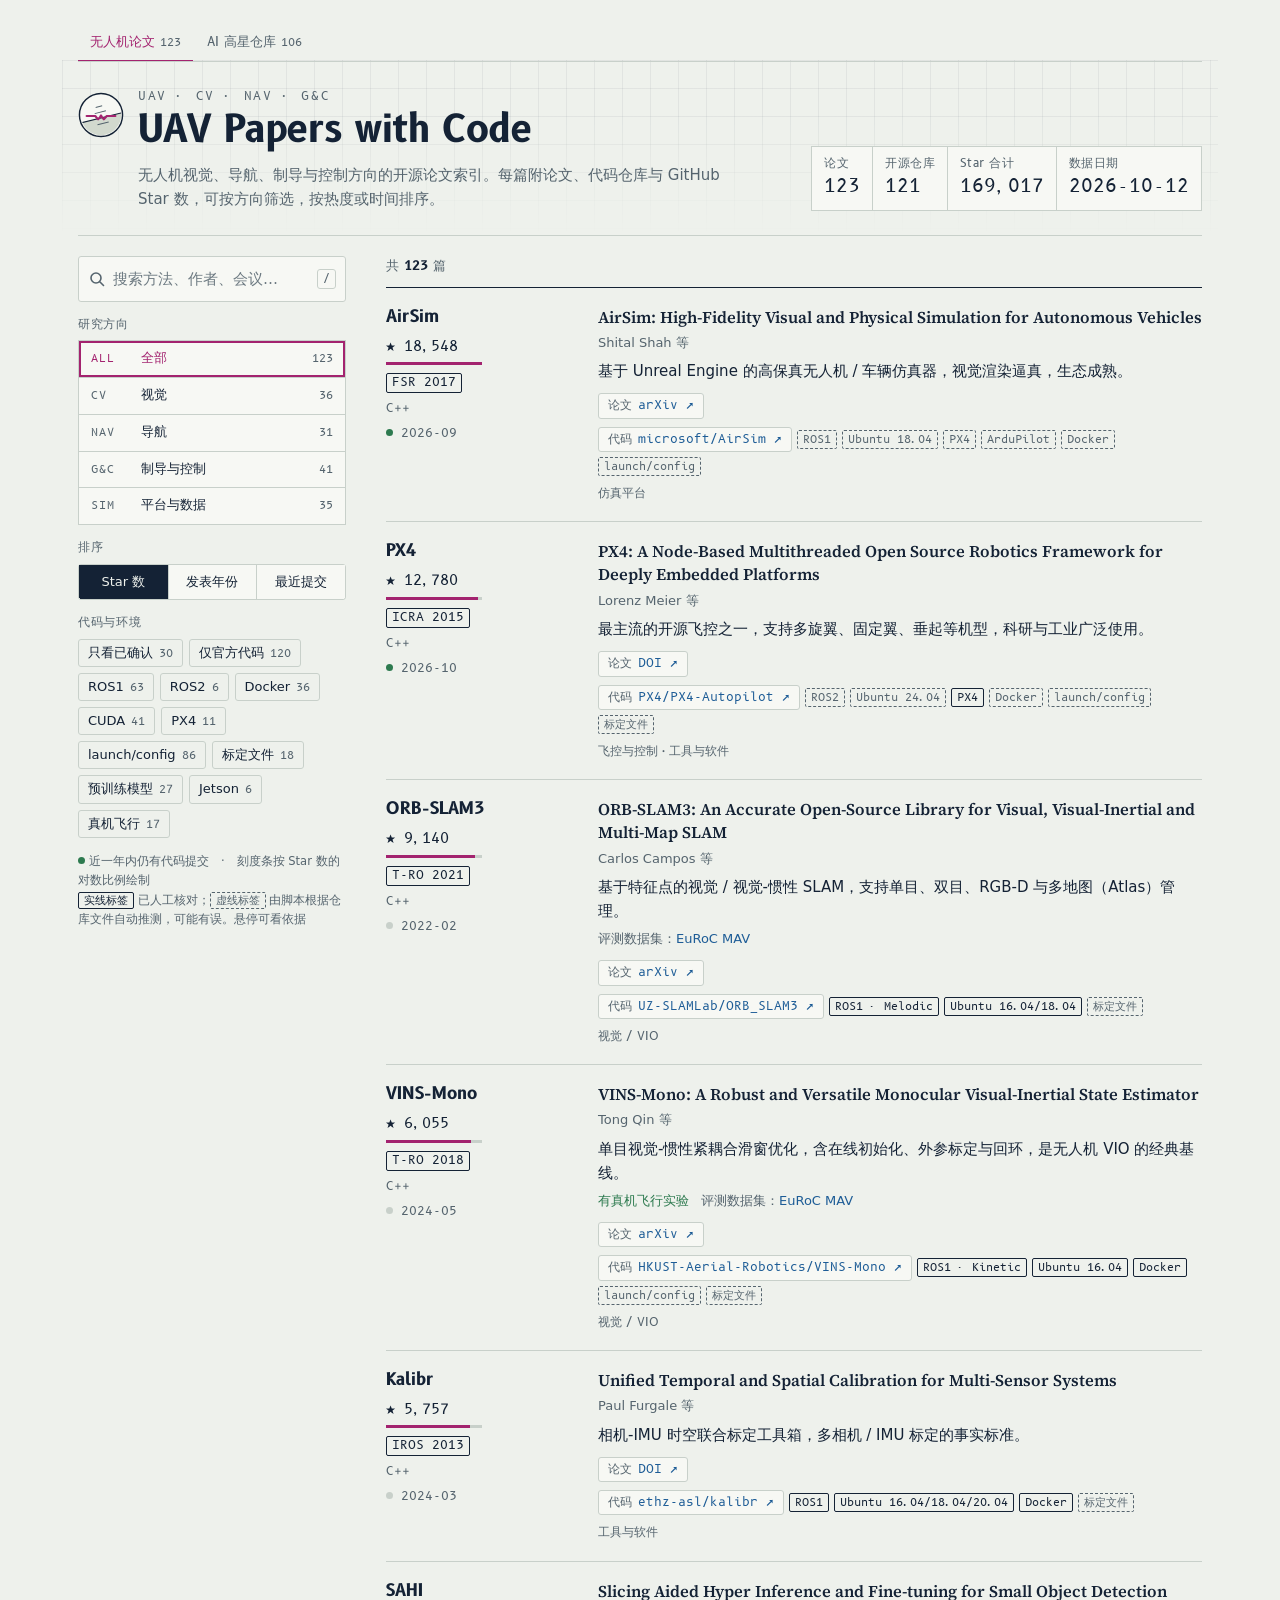
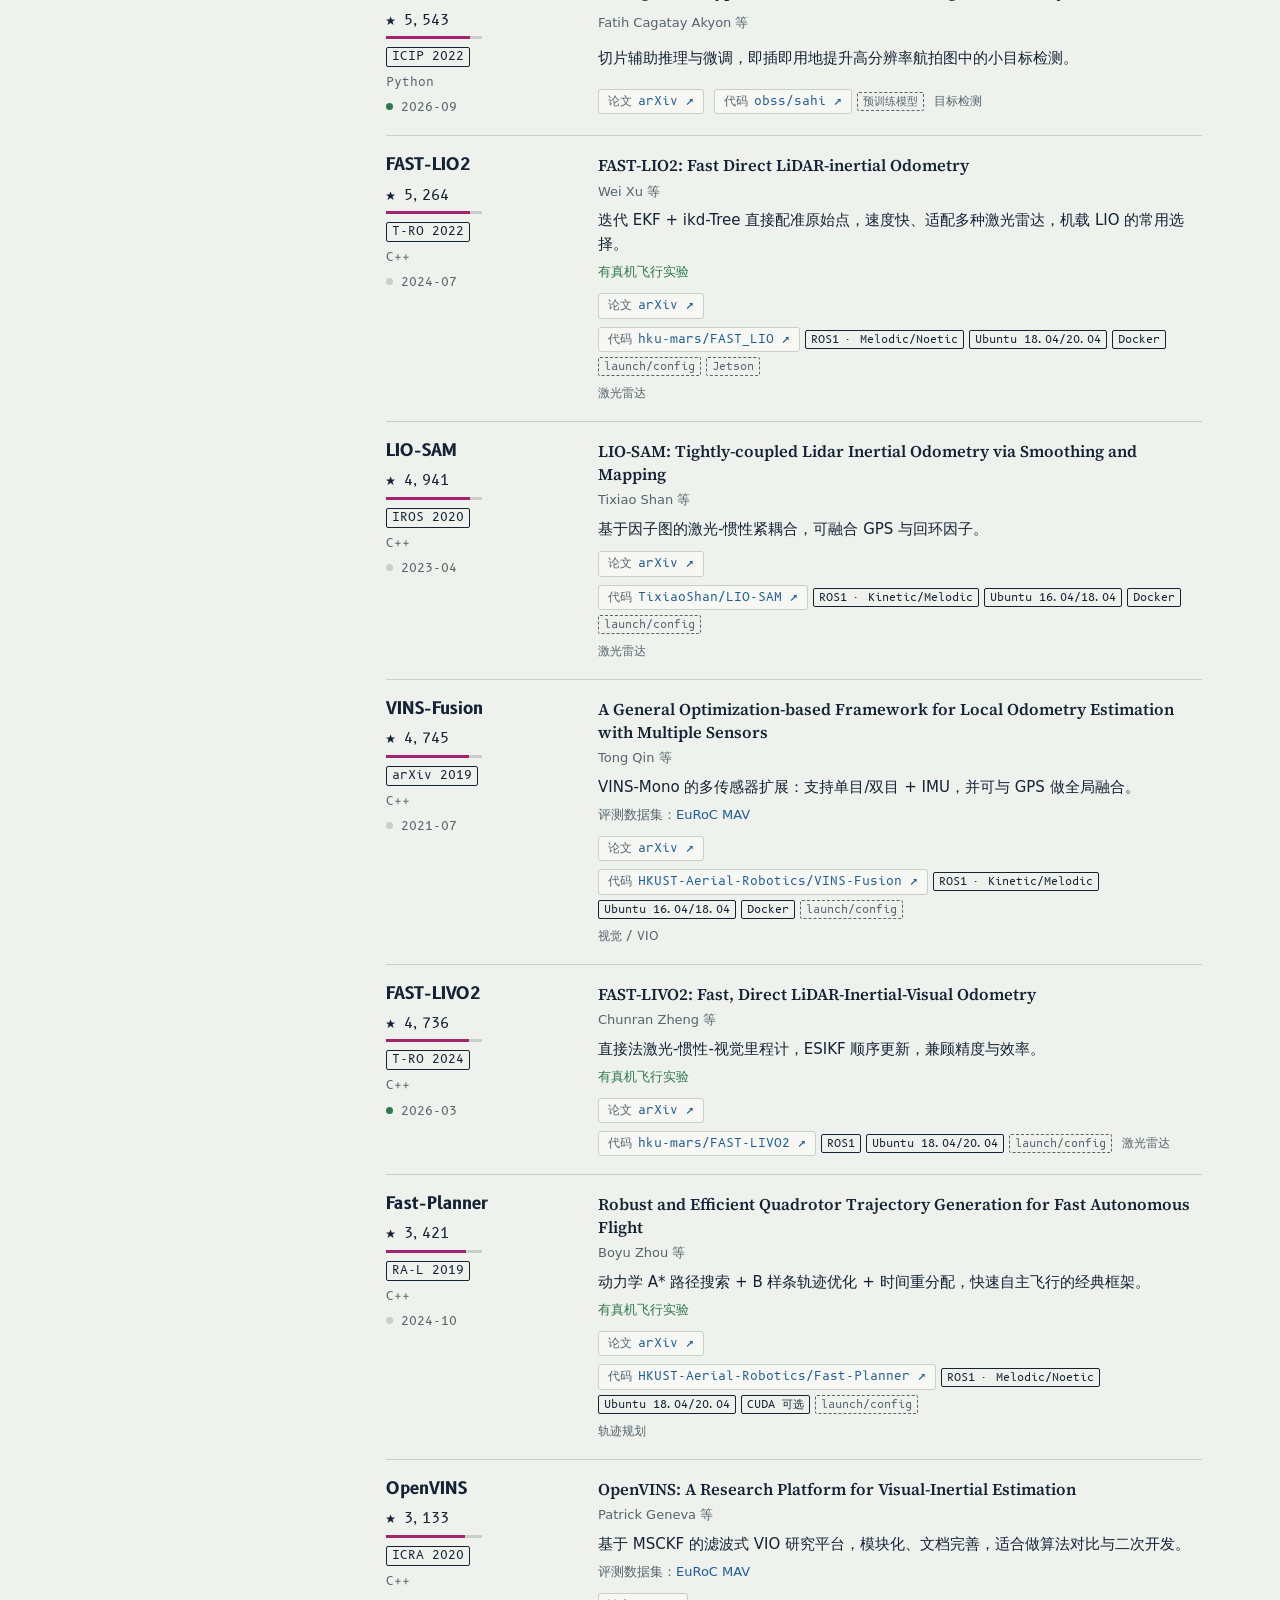
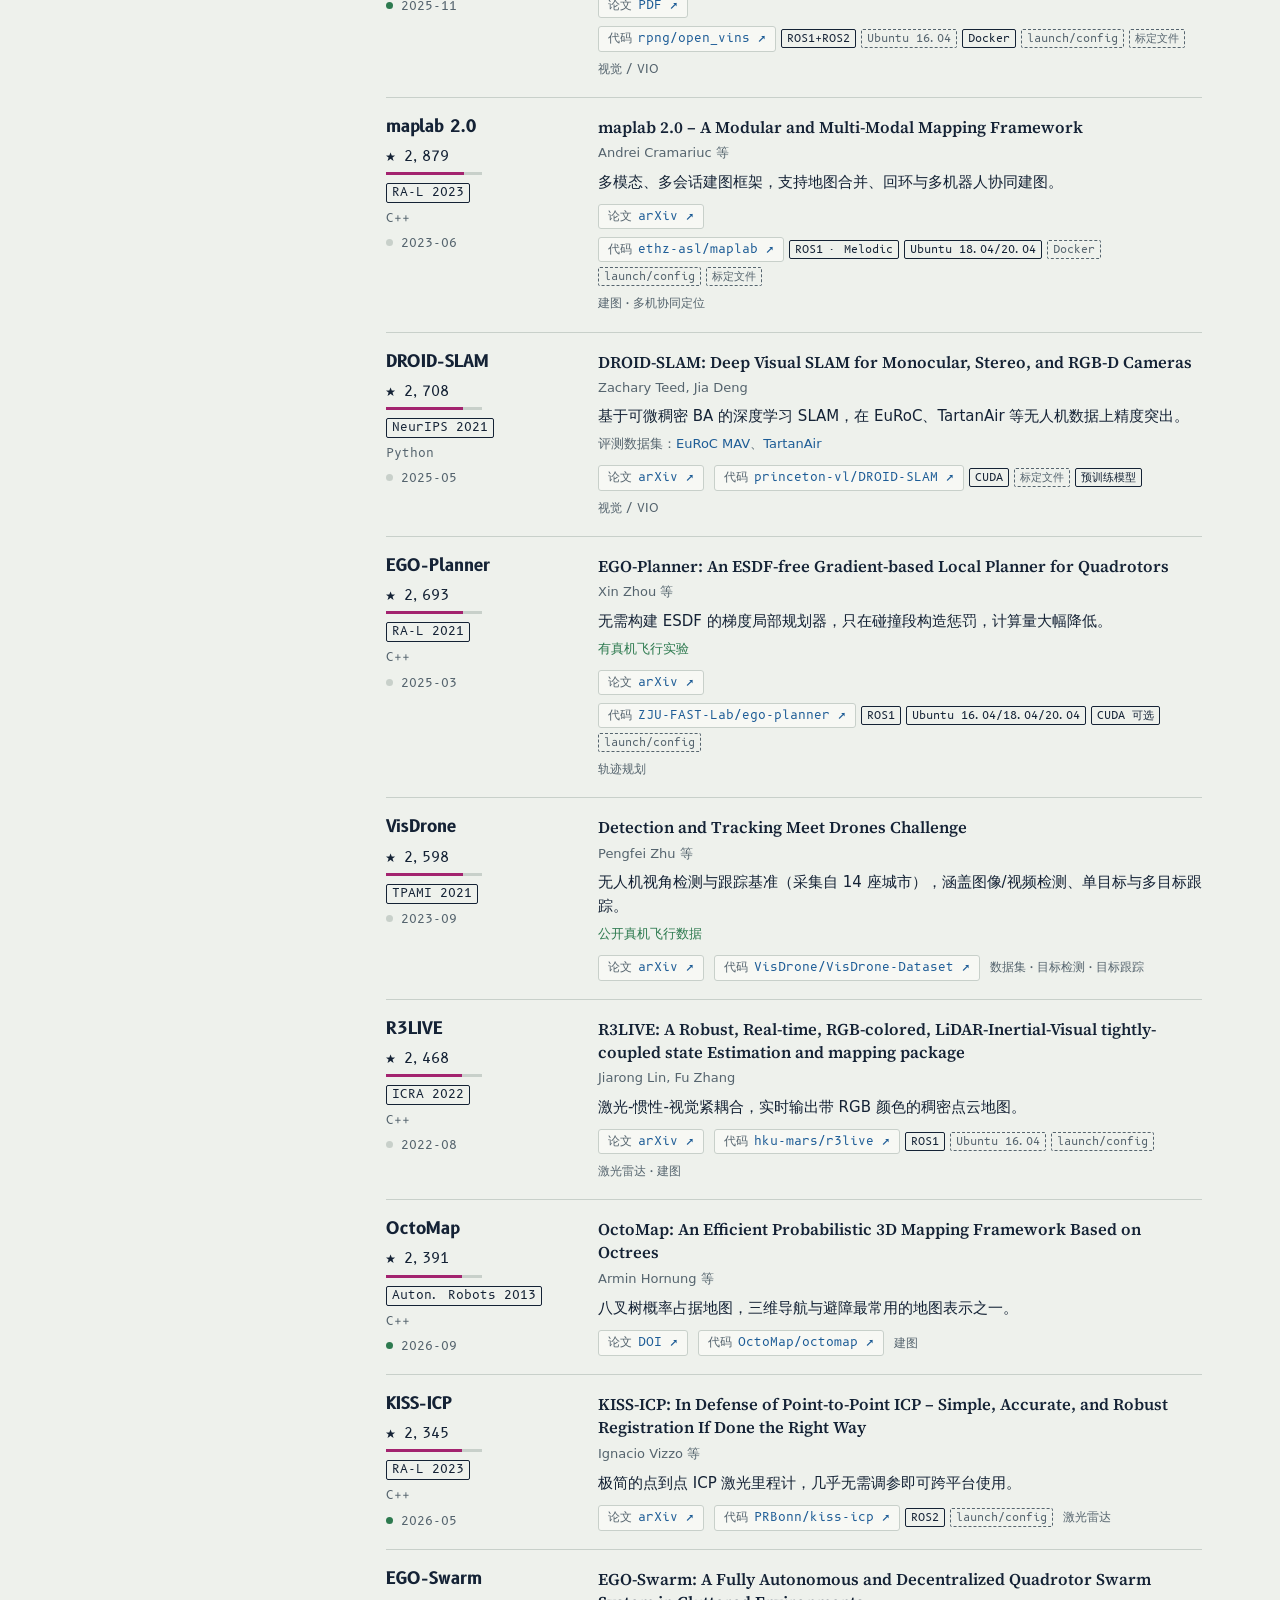
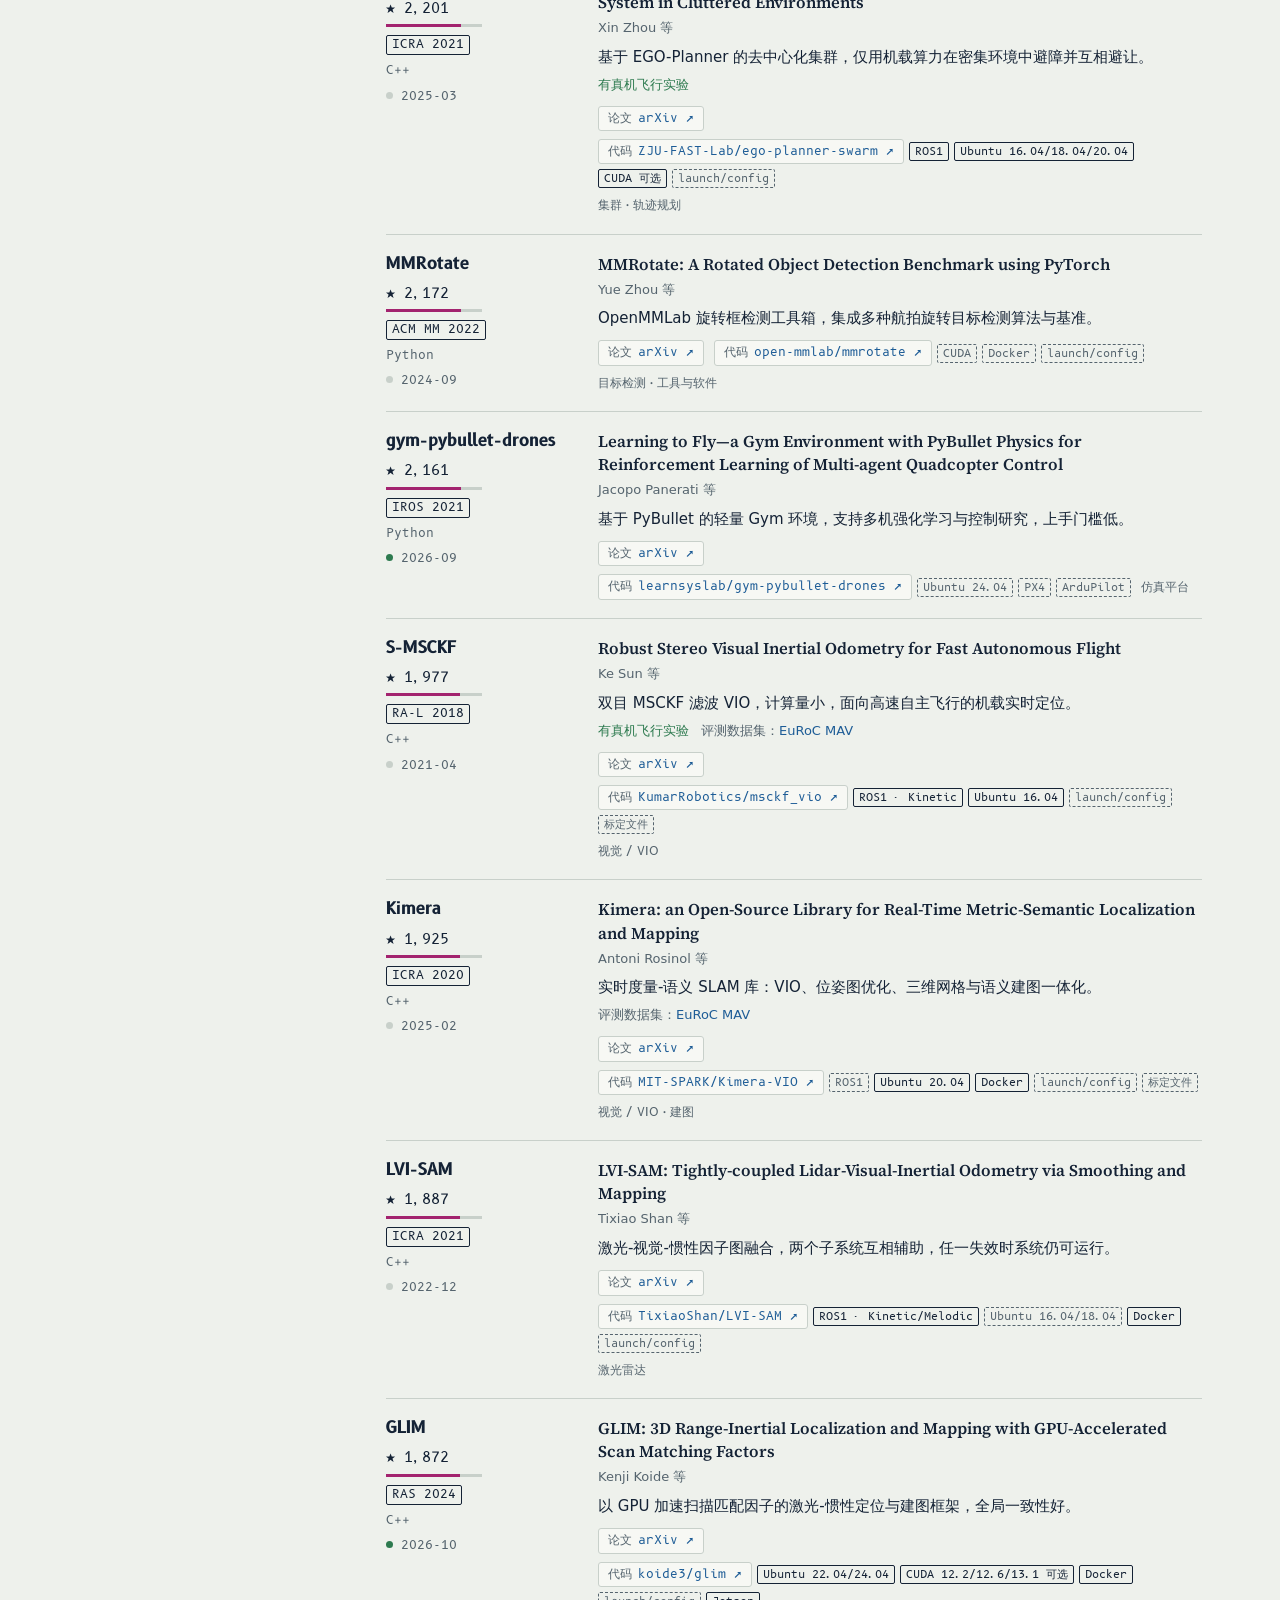
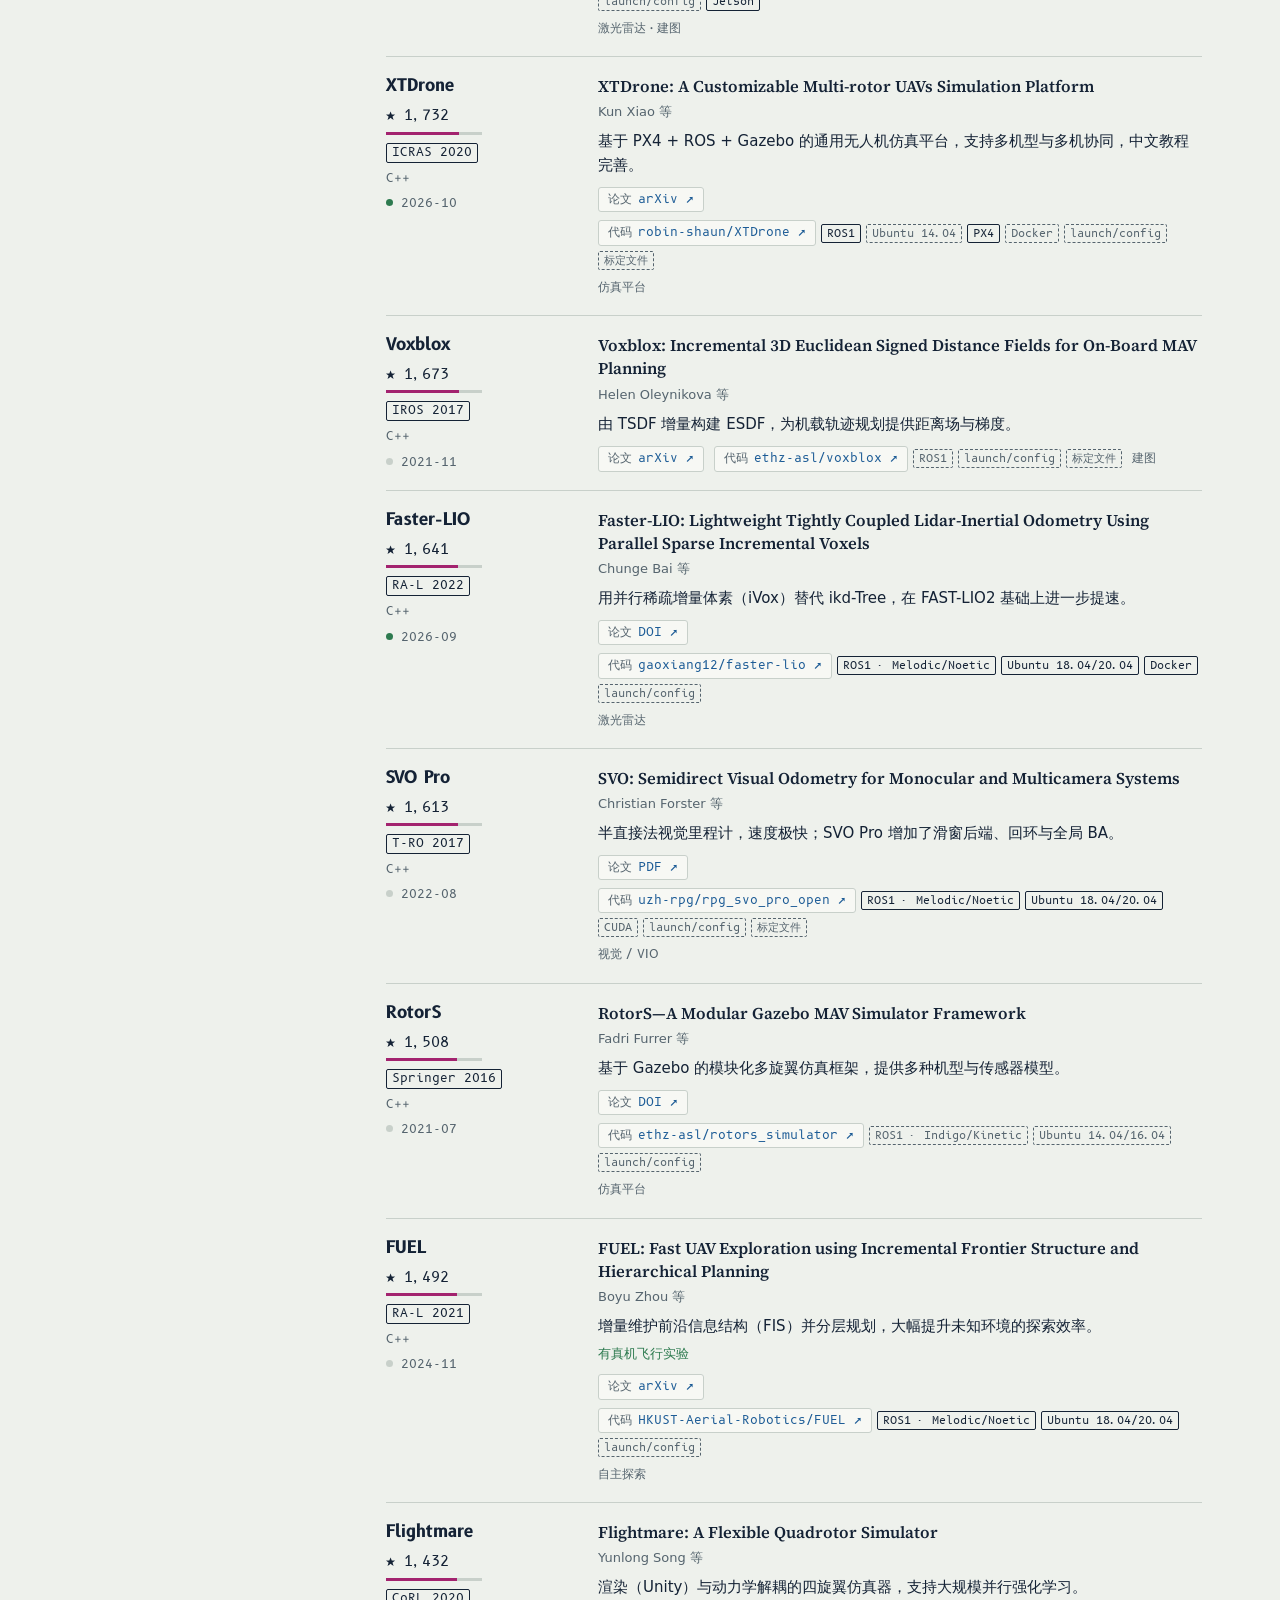
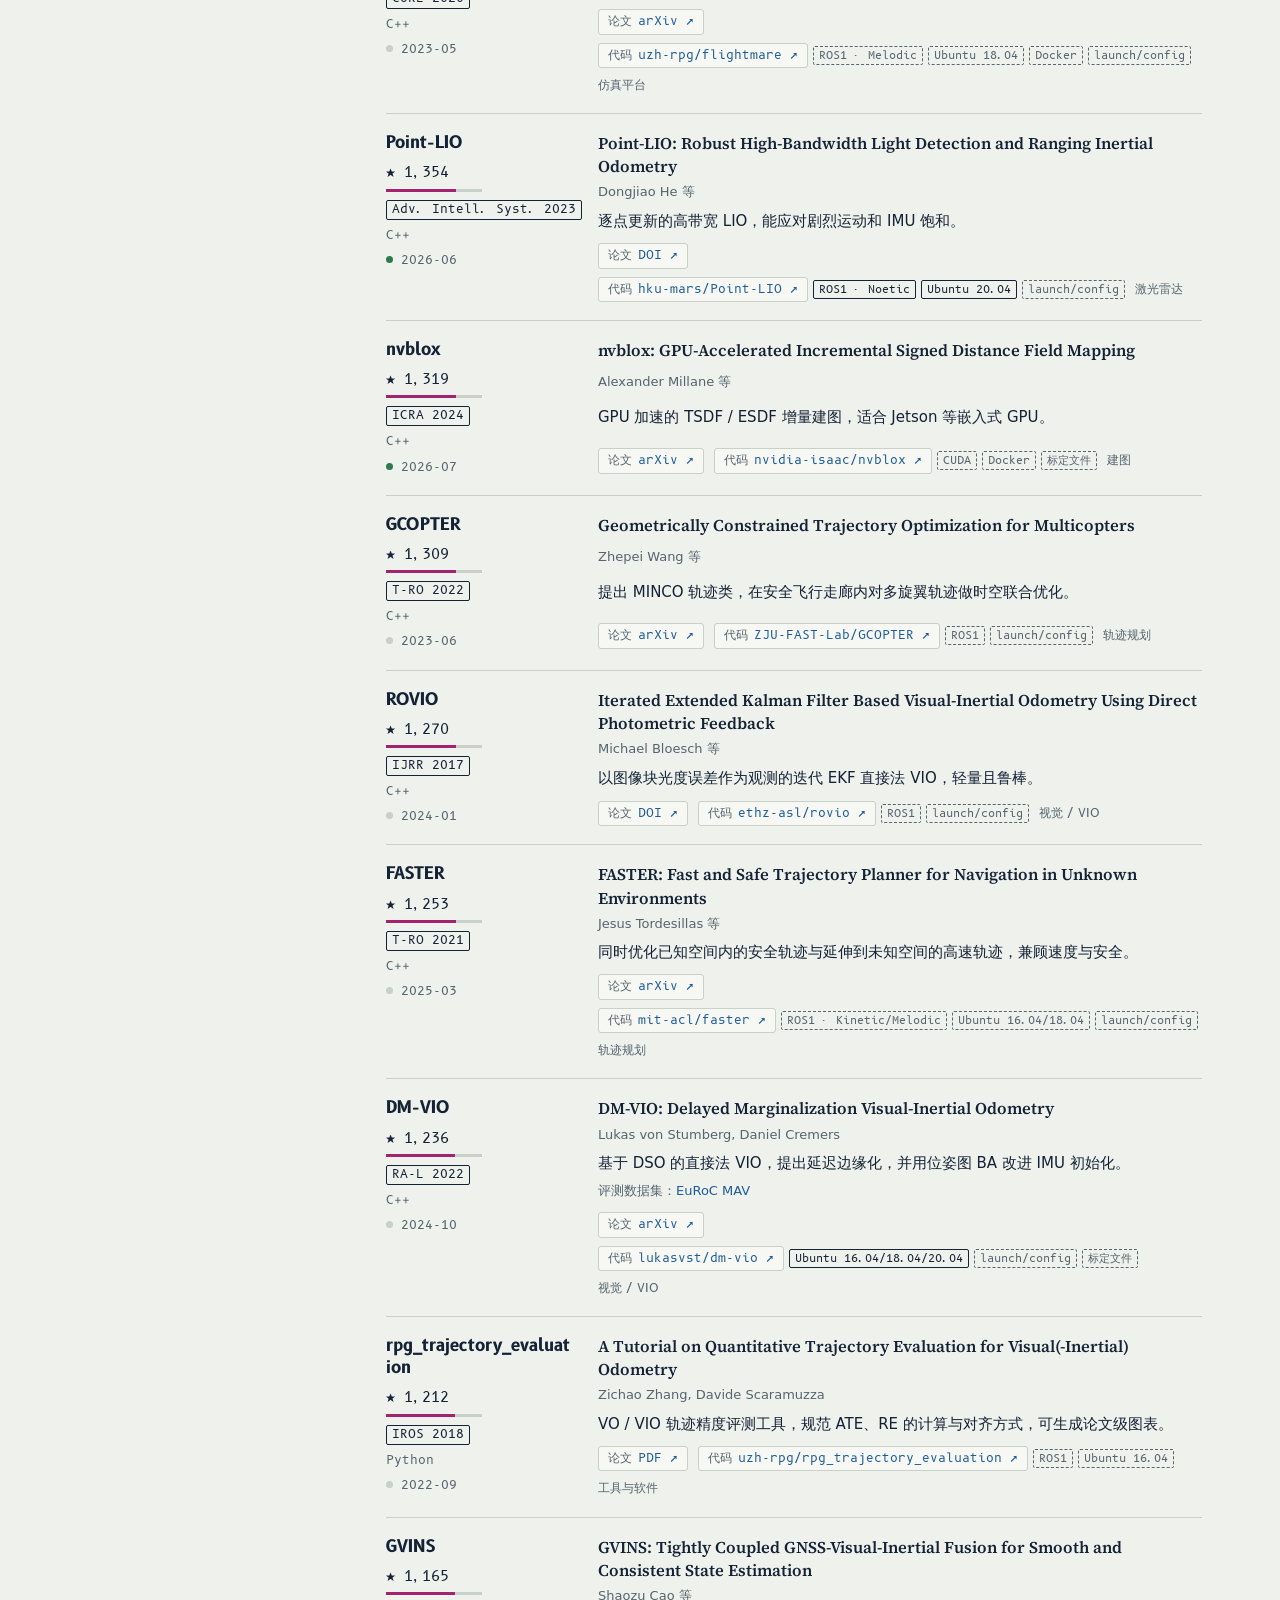
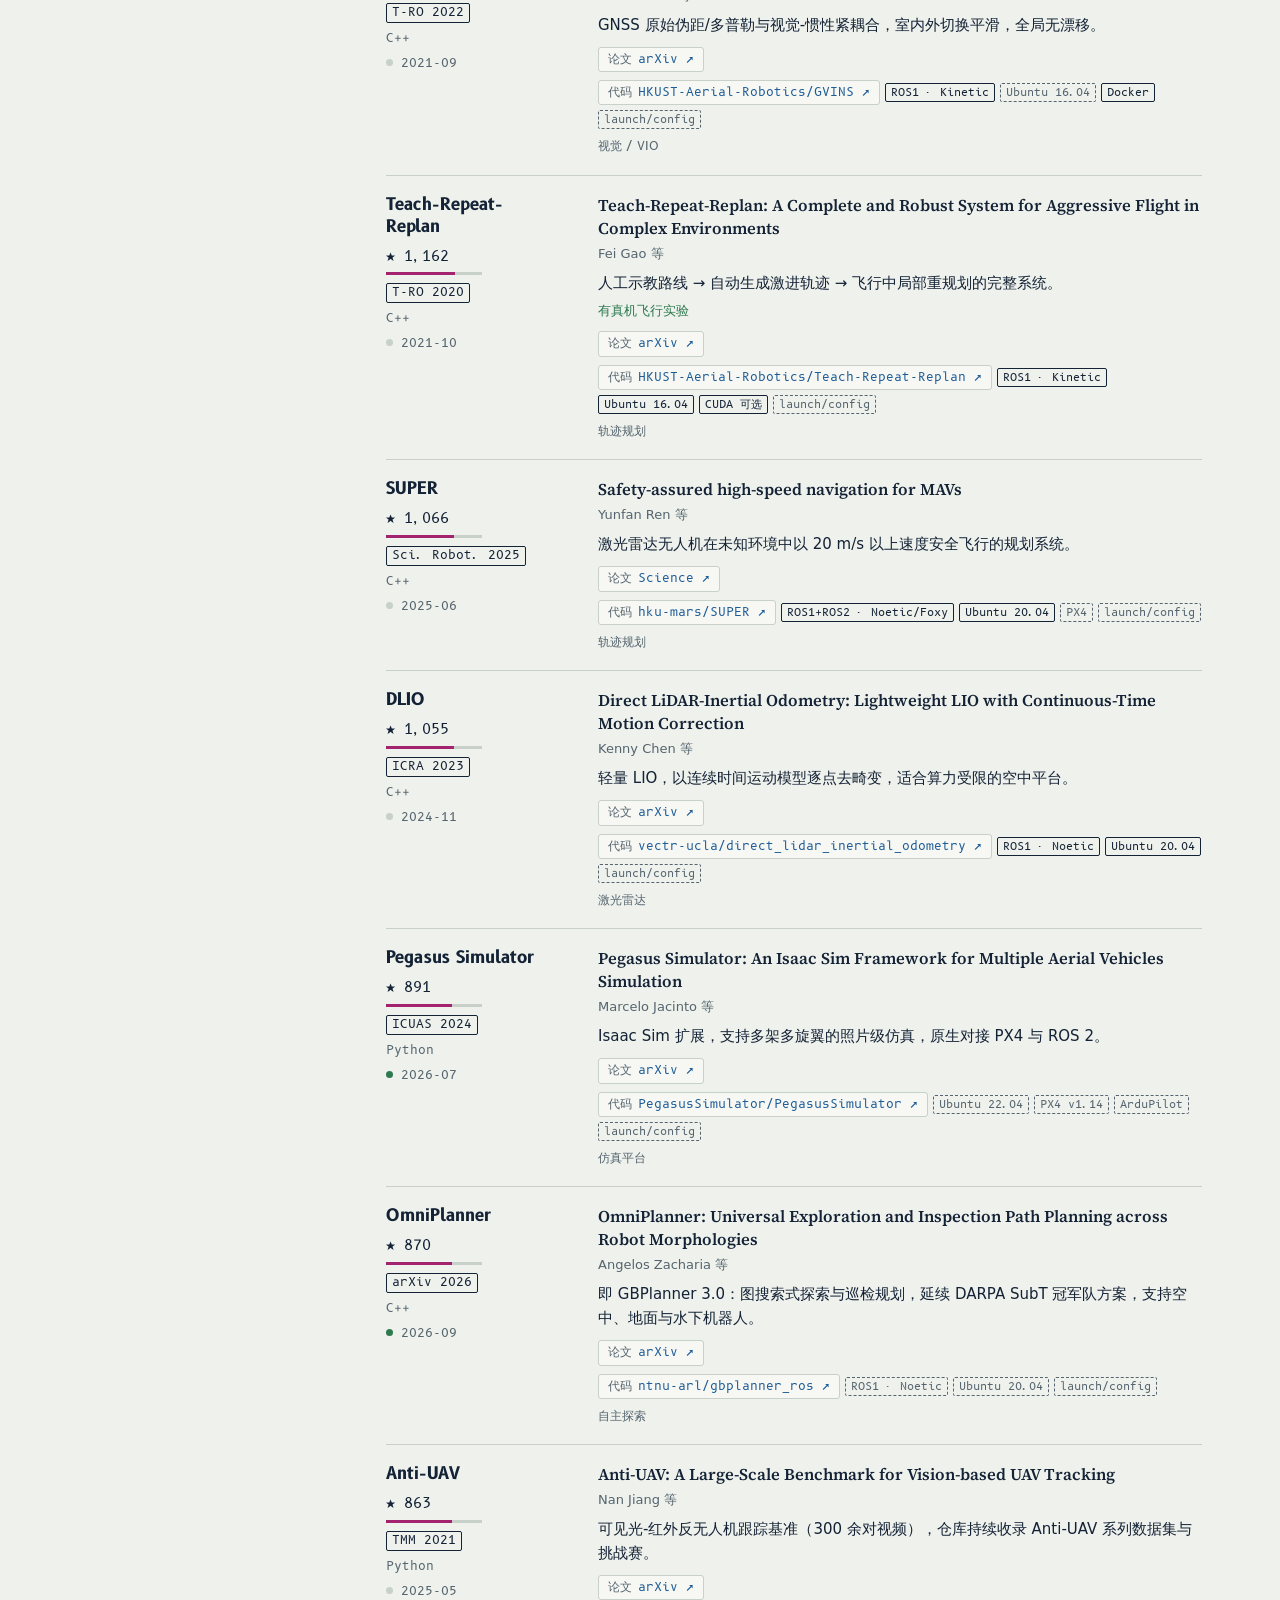
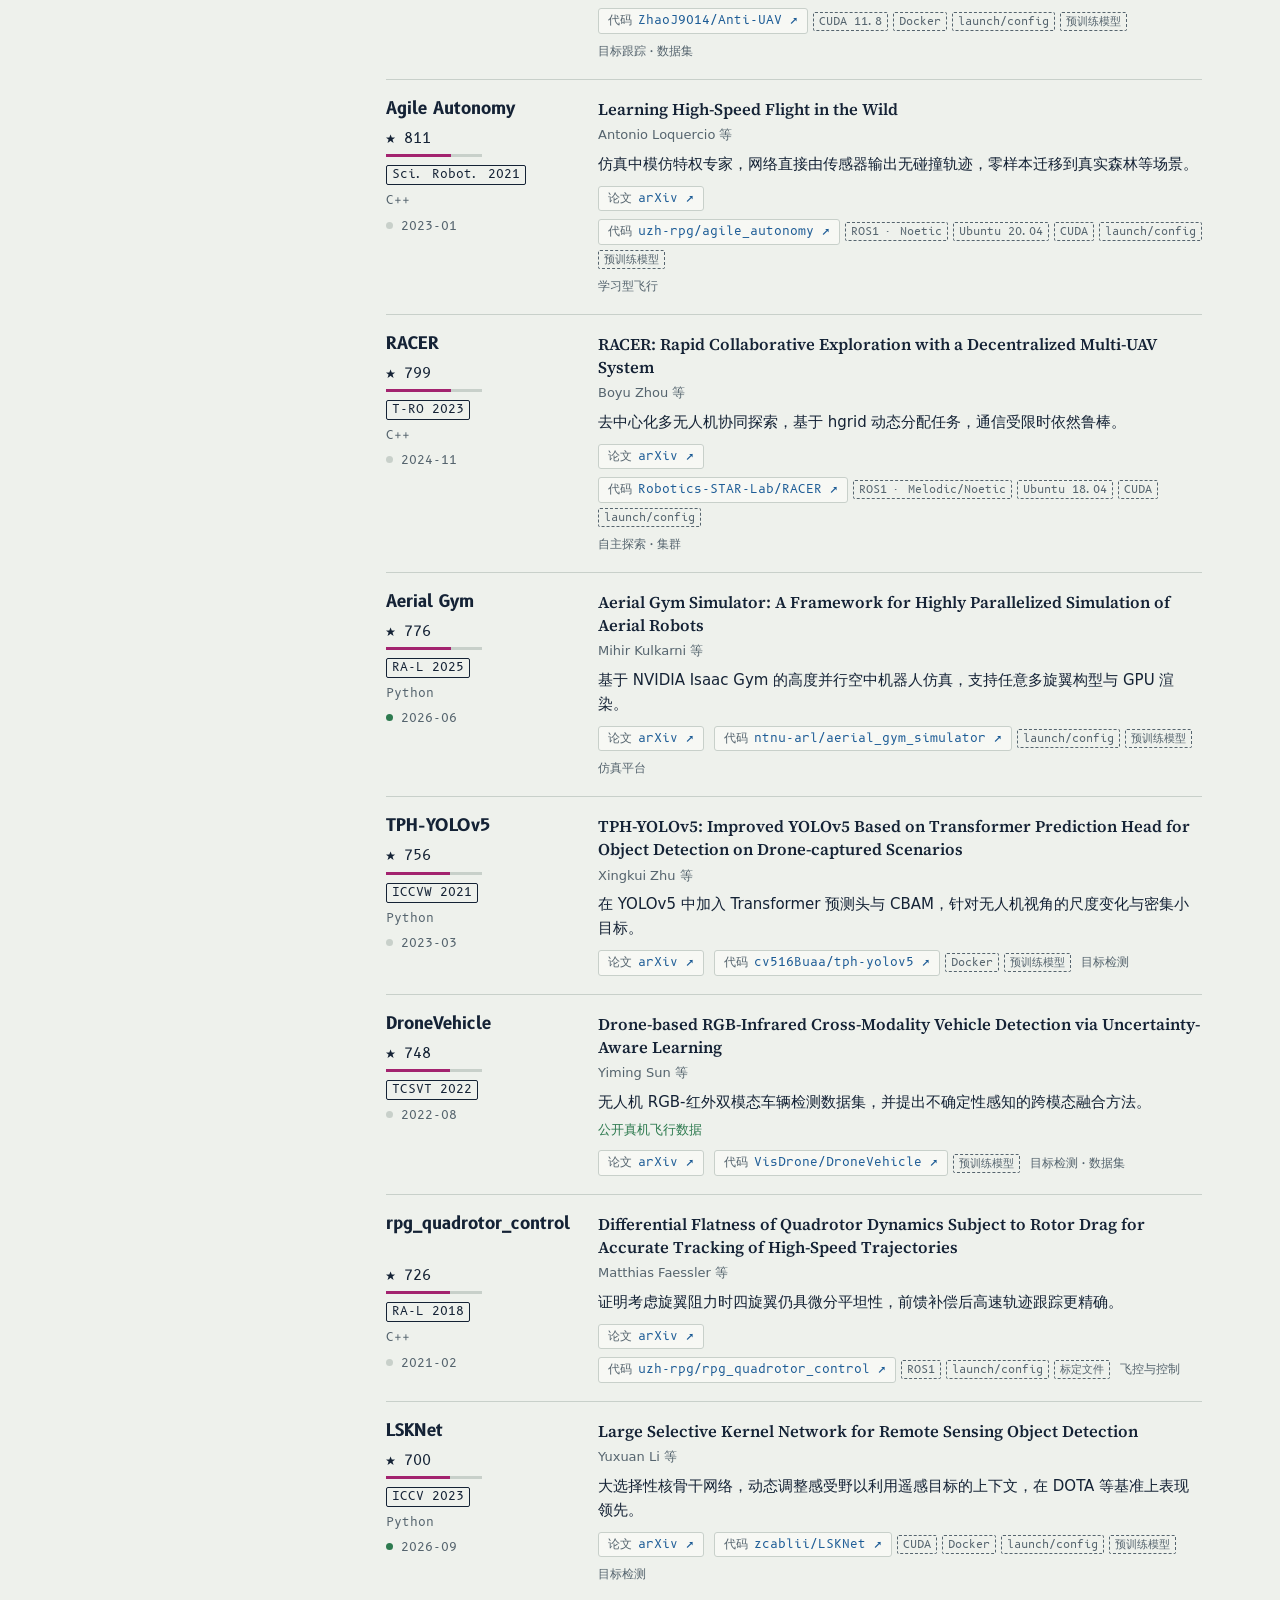
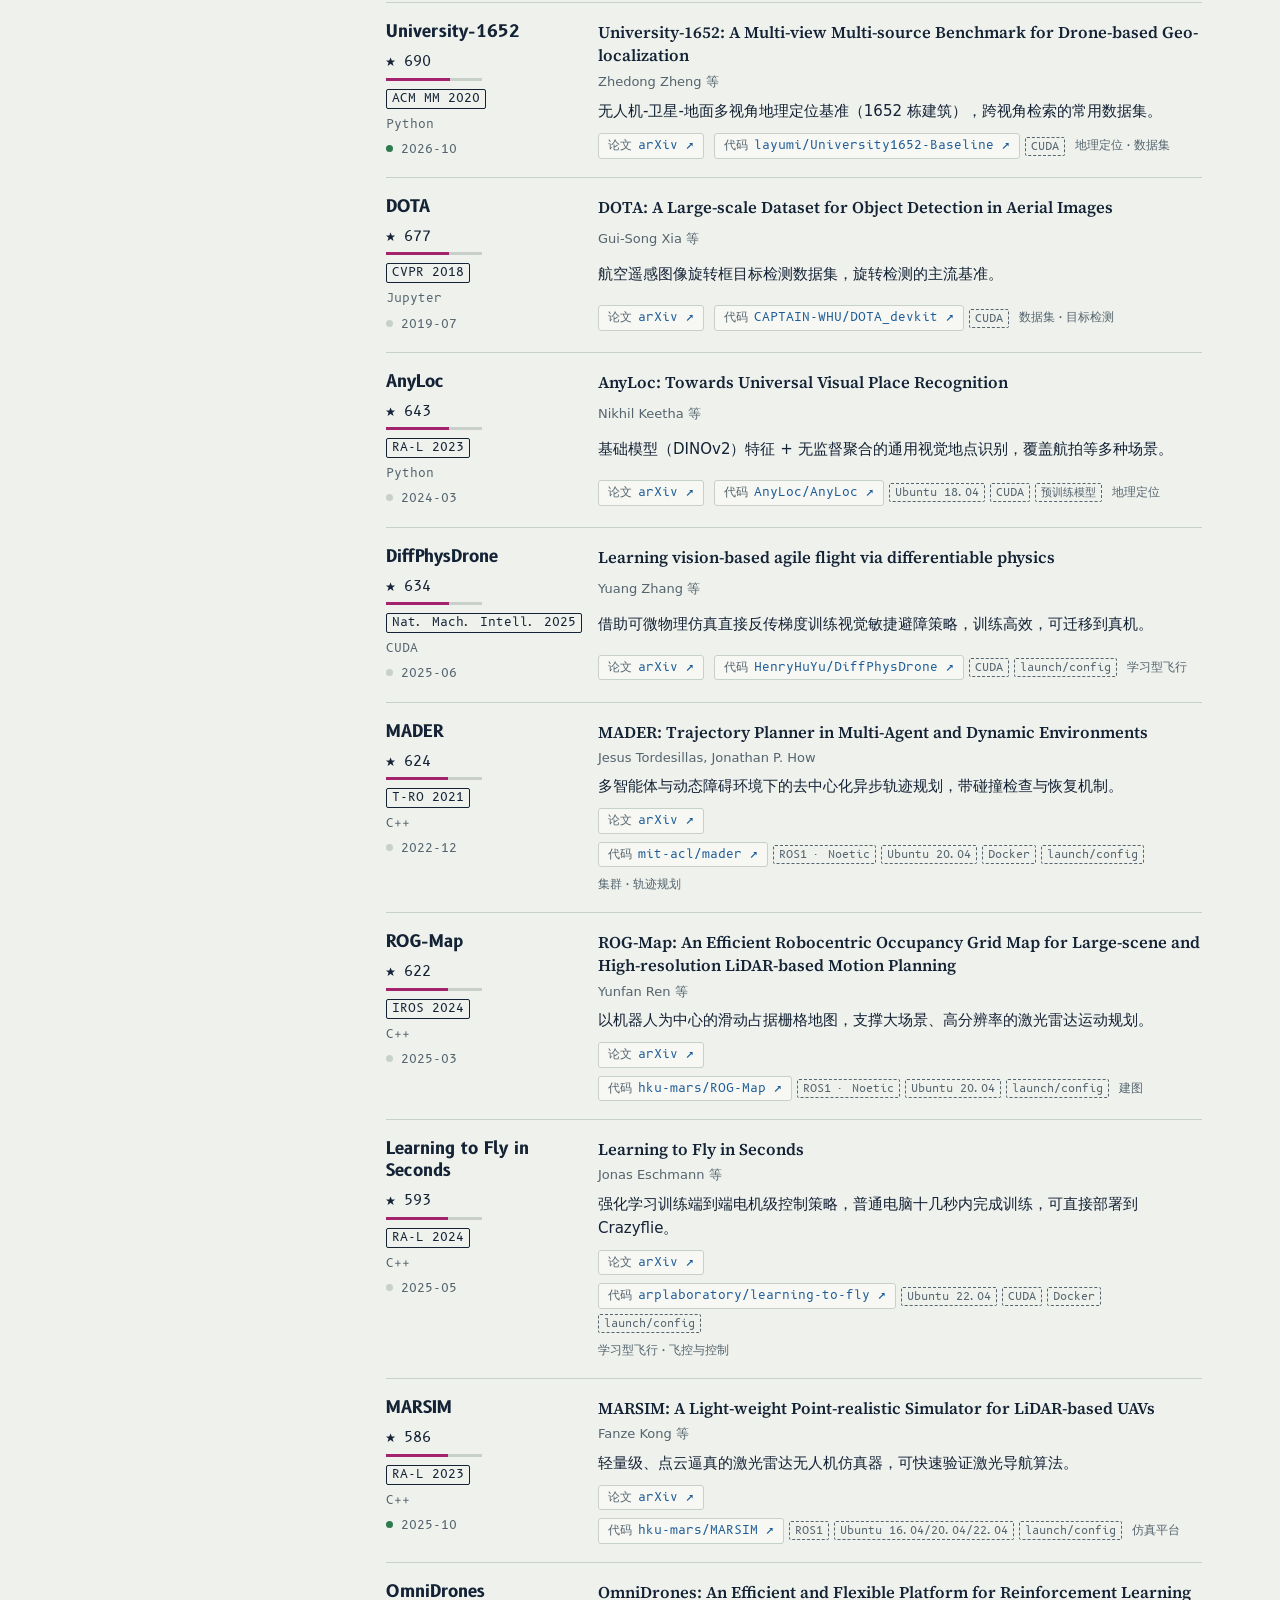
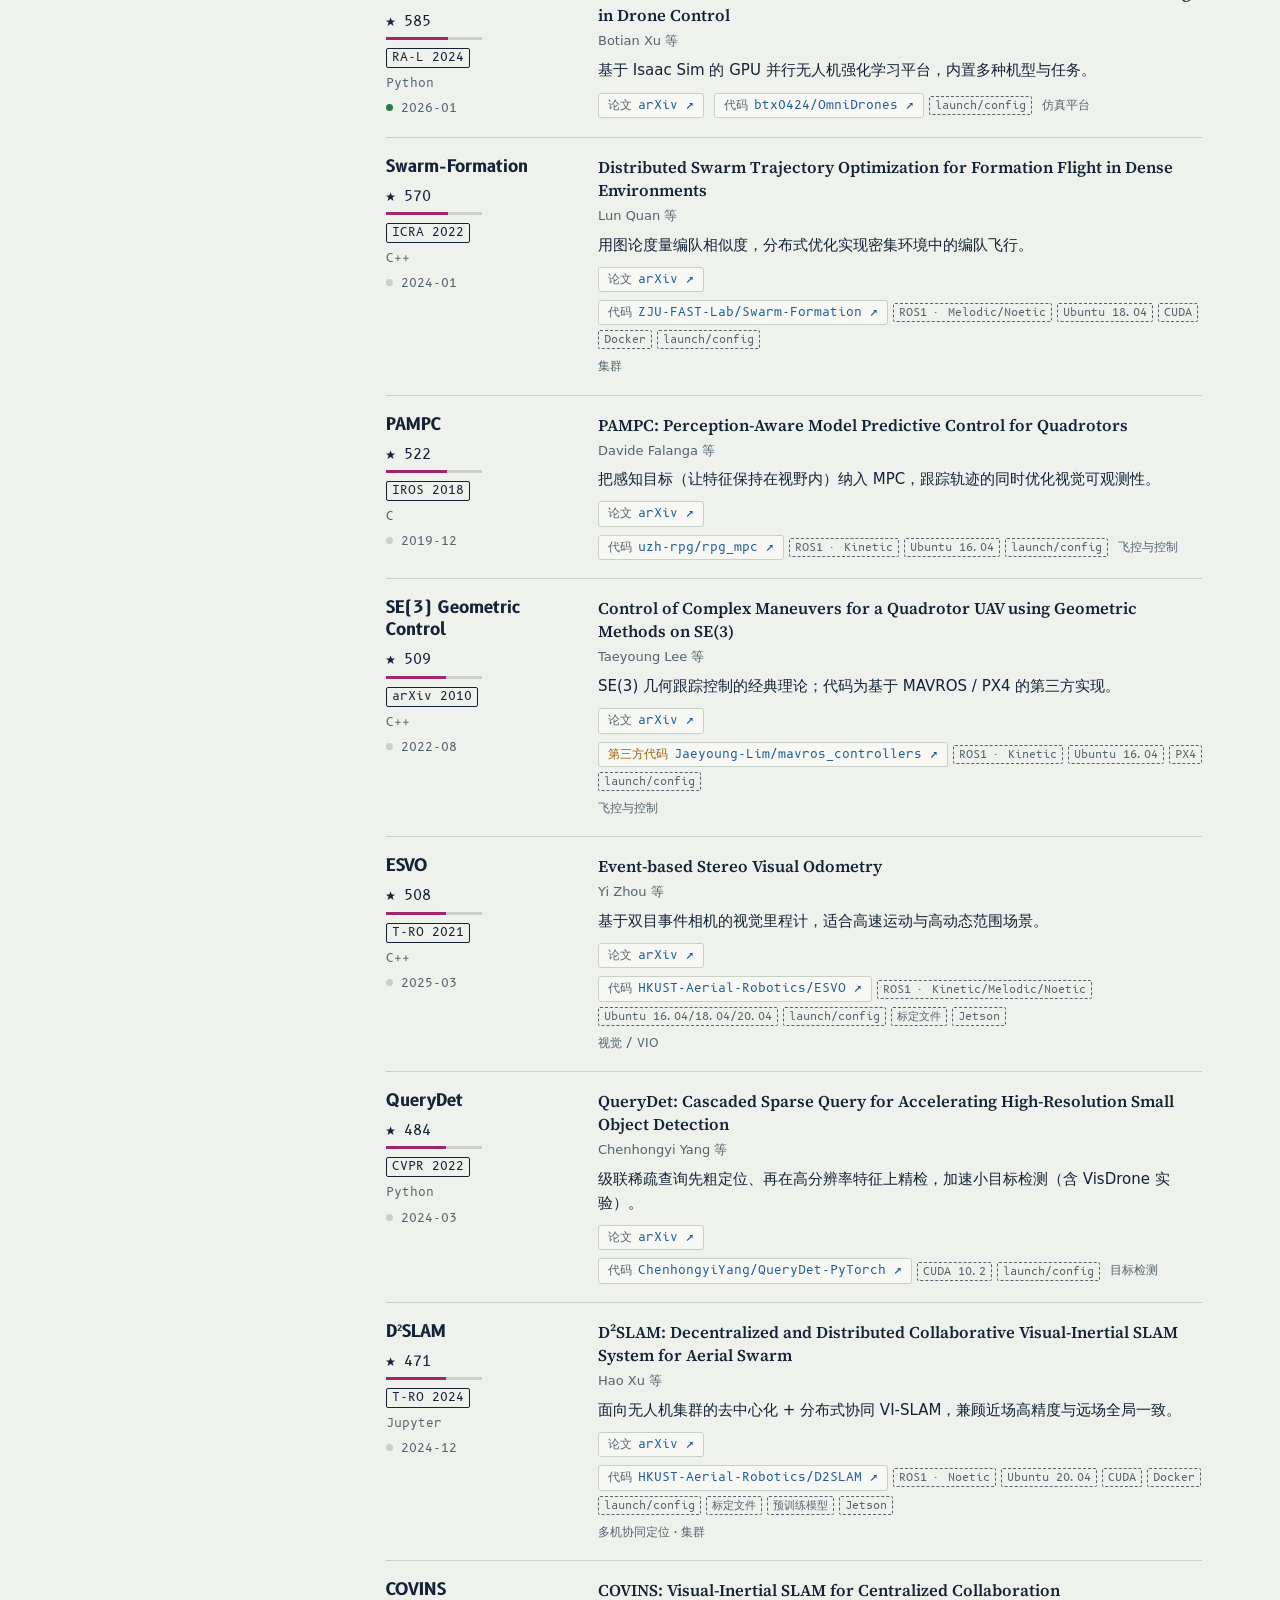
==== commit 01c3c3c6: "AI 栏目：按刷新结果更新改名仓库地址，移除无法访问的仓库，条目显示仓库所有者 Co-Authored-By: Claude Opus 5.5 (1M context) <noreply@anthro" ====
--- a/index.html
+++ b/index.html
@@ -380,7 +380,7 @@
 <div class="page">
   <nav class="tabs" aria-label="栏目">
     <a href="./" aria-current="page">无人机论文<span class="n">123</span></a>
-    <a href="ai.html">AI 高星仓库<span class="n">107</span></a>
+    <a href="ai.html">AI 高星仓库<span class="n">106</span></a>
   </nav>
   <header class="masthead">
     <div class="brand">
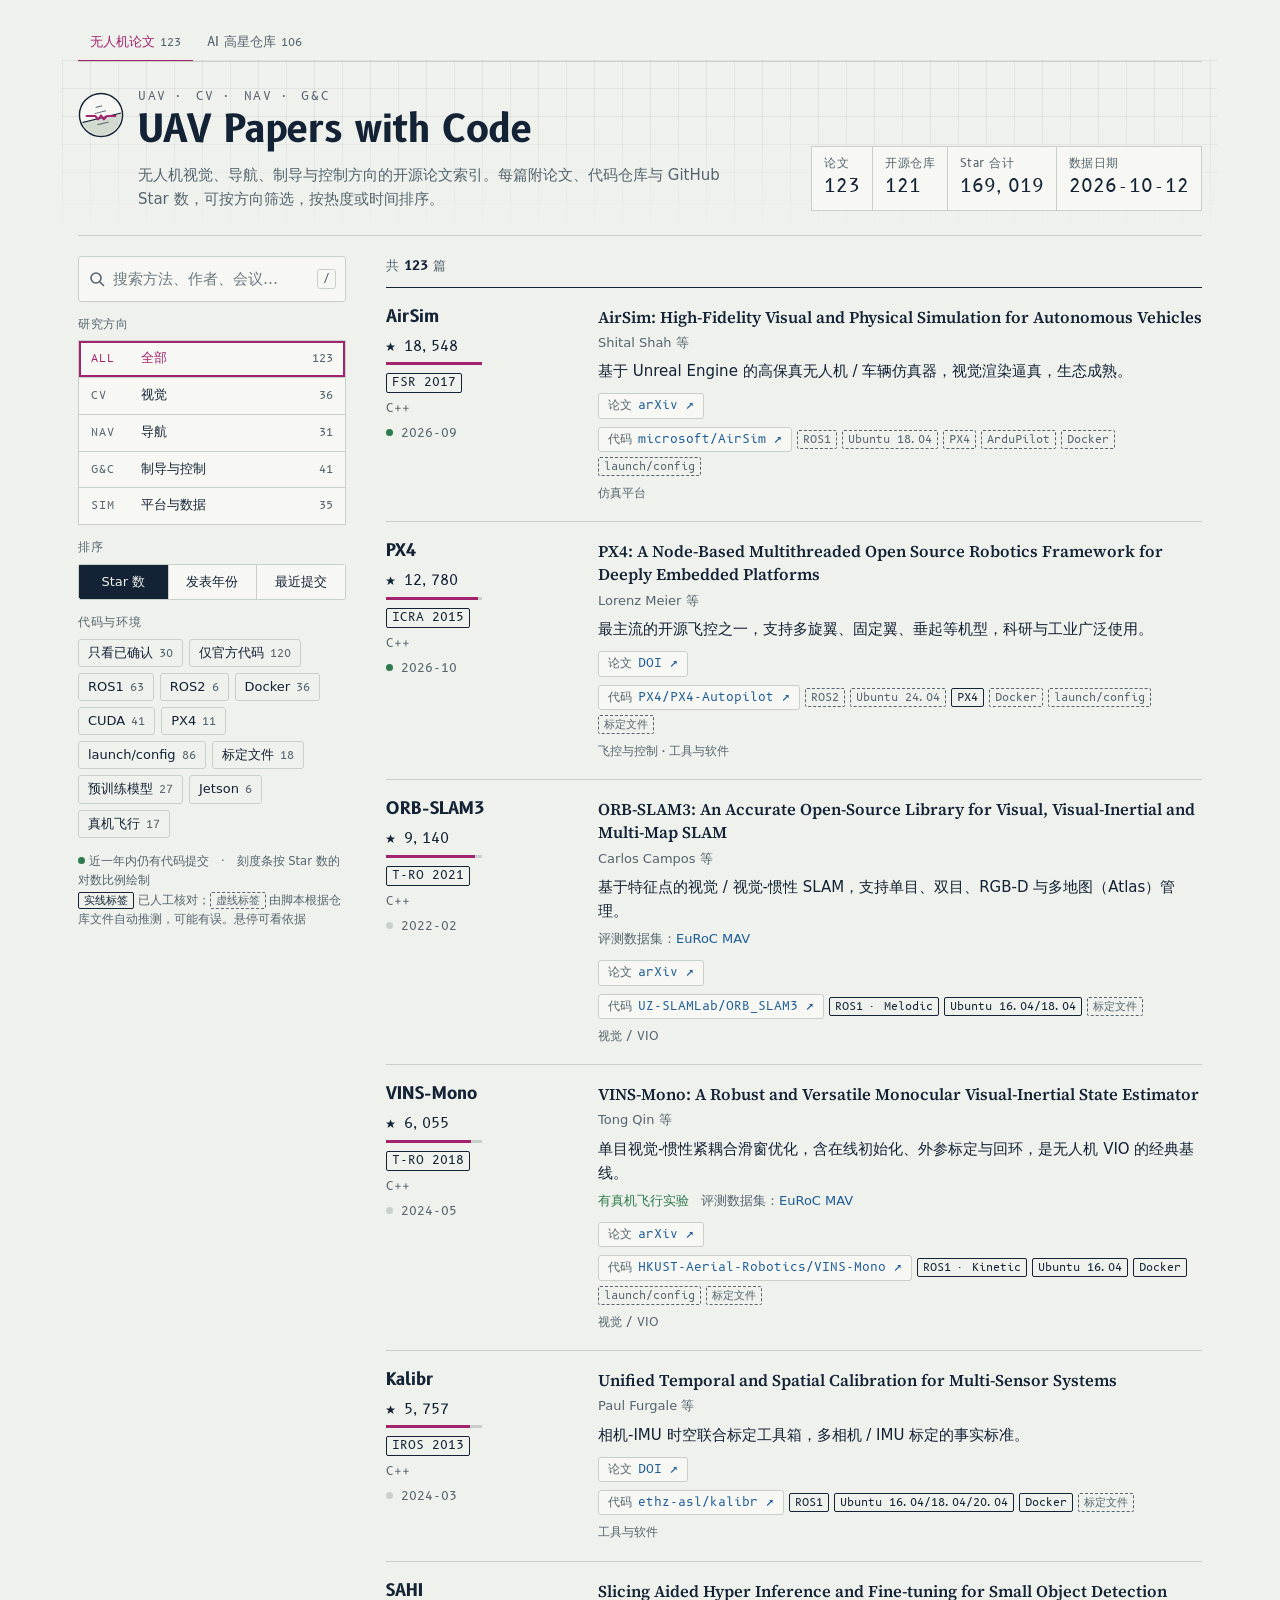
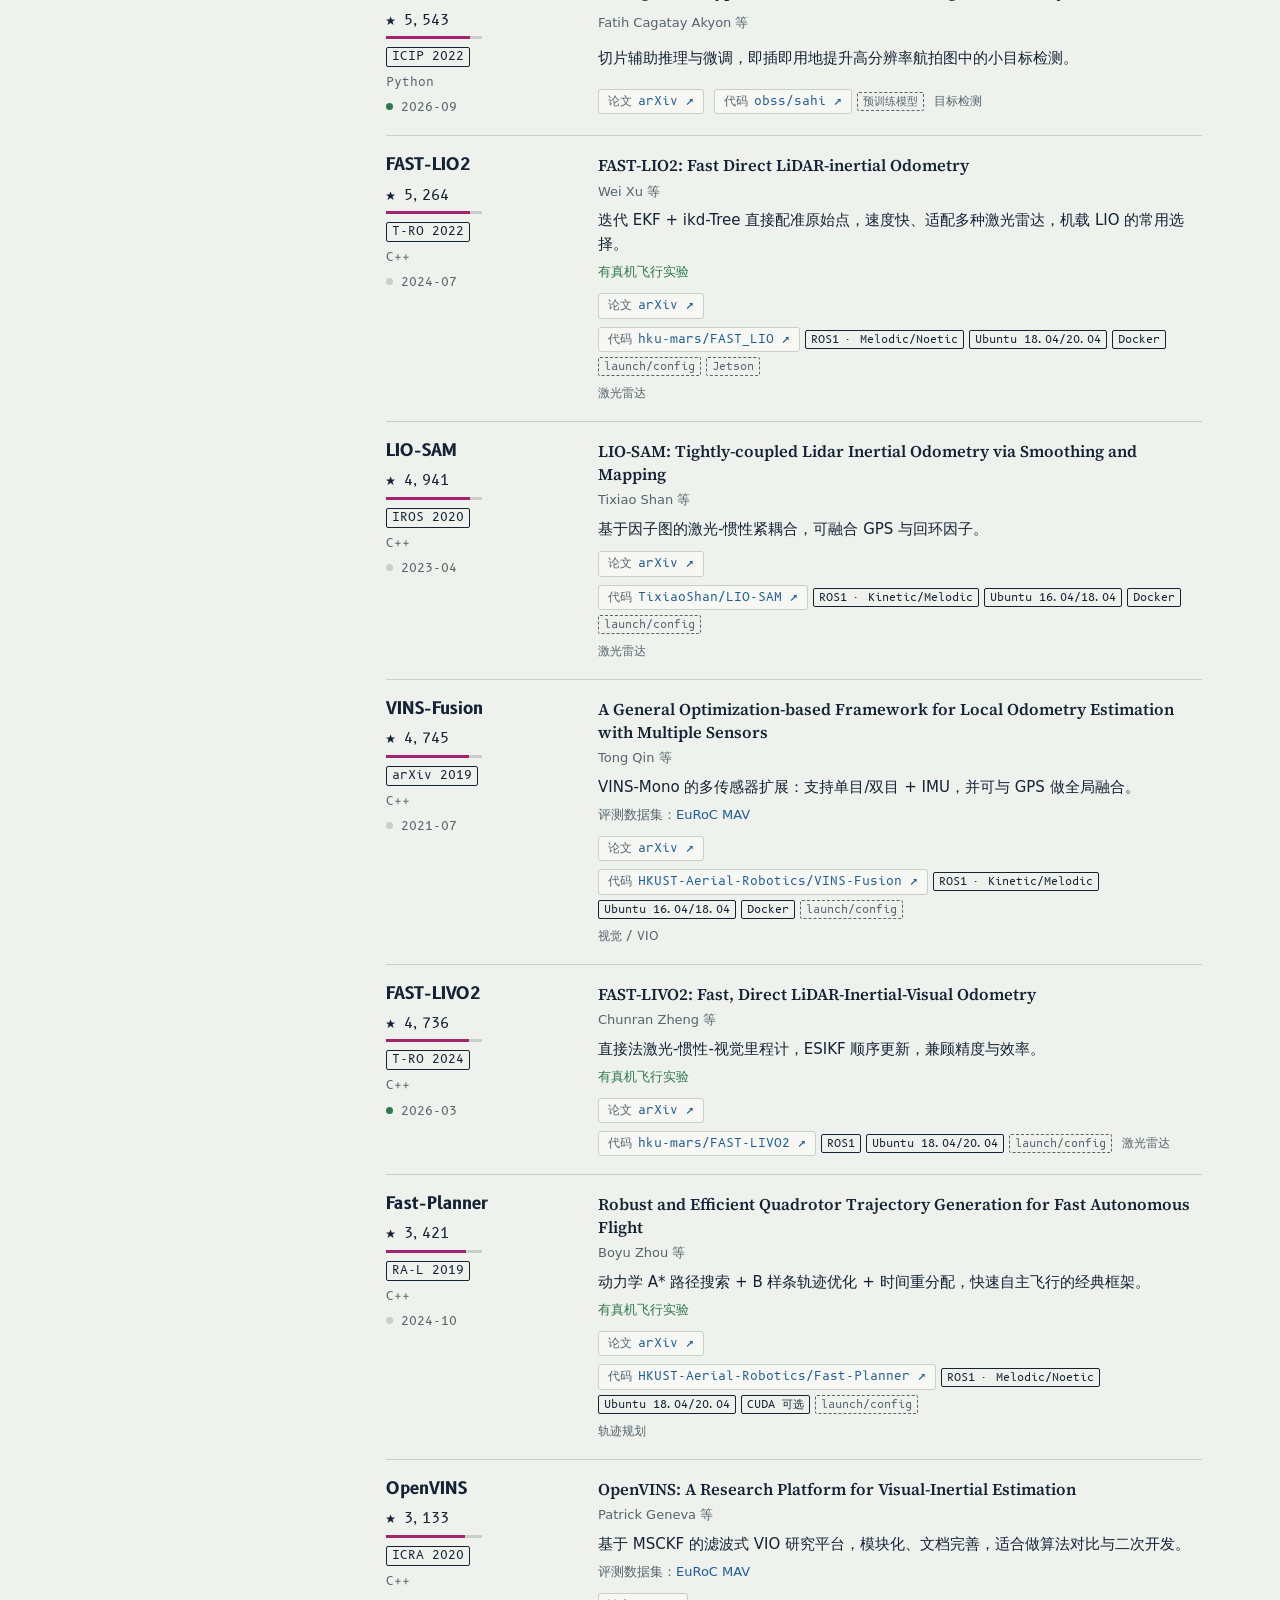
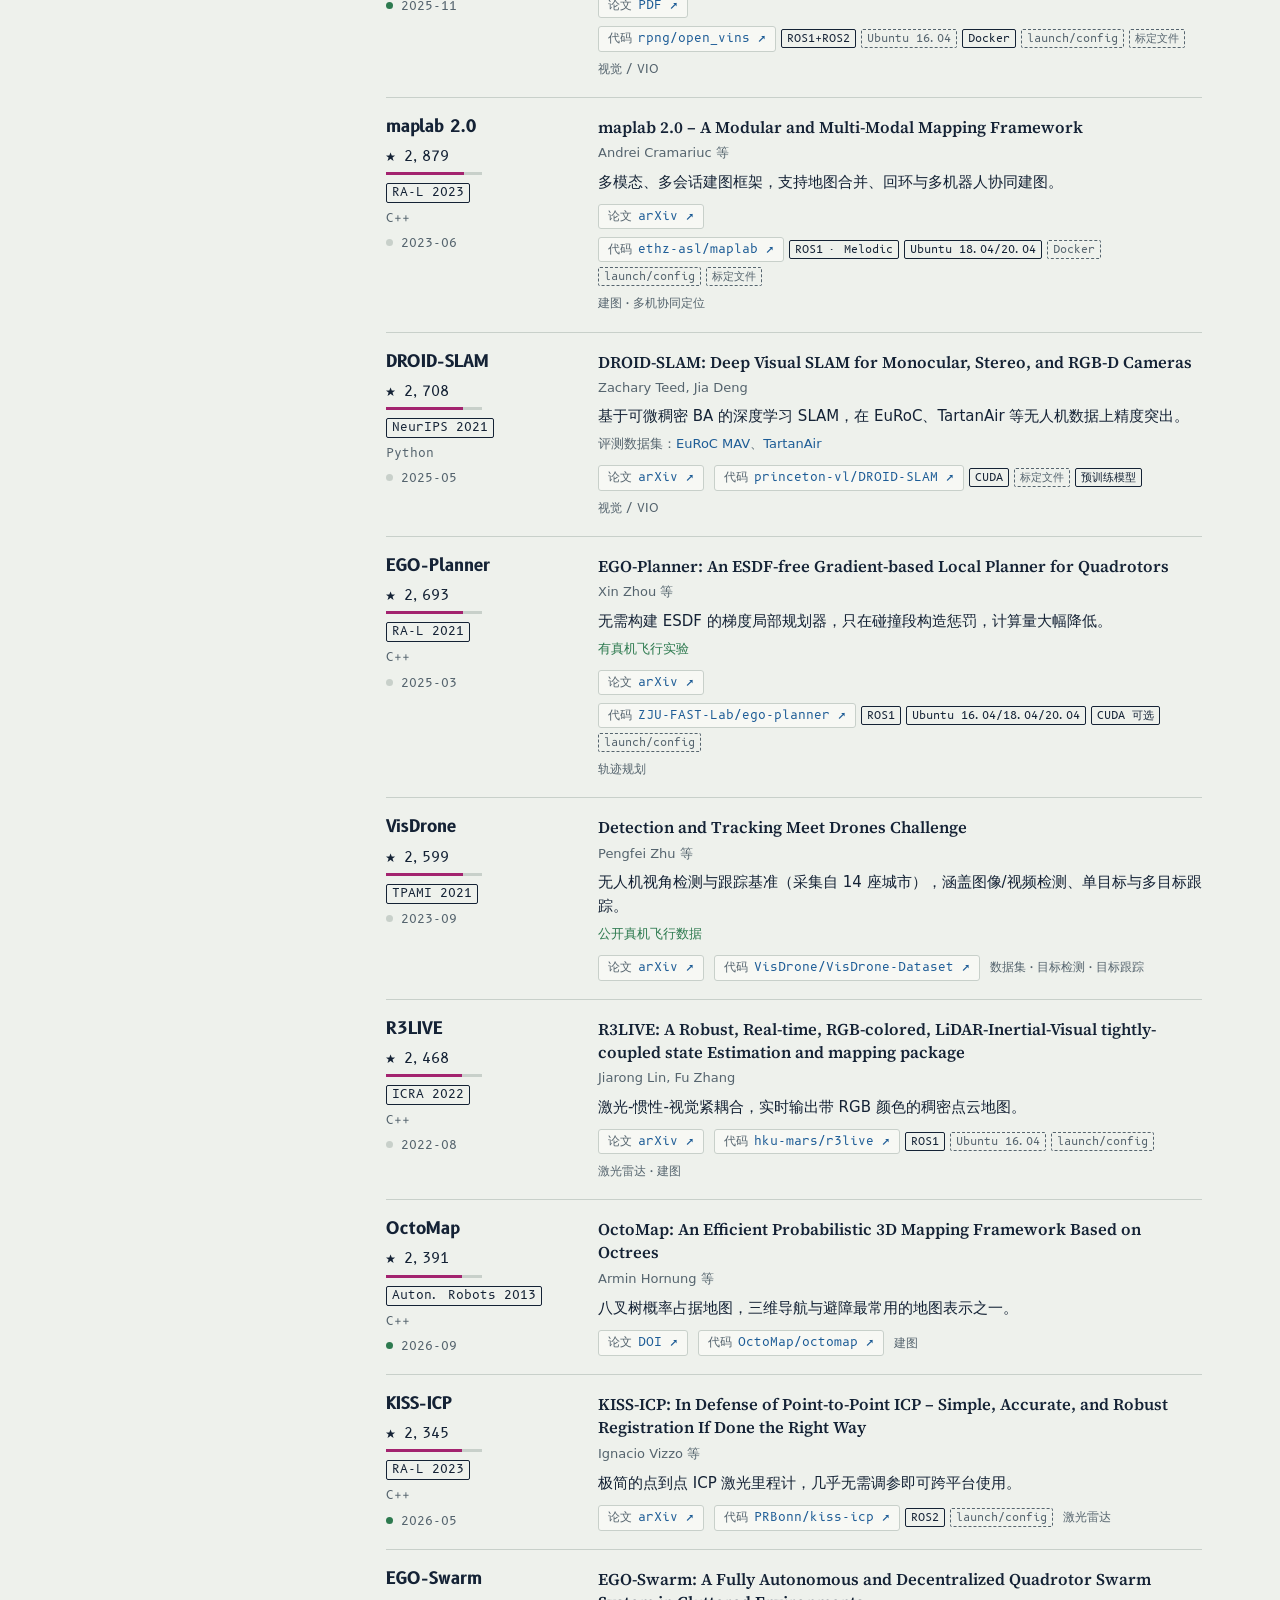
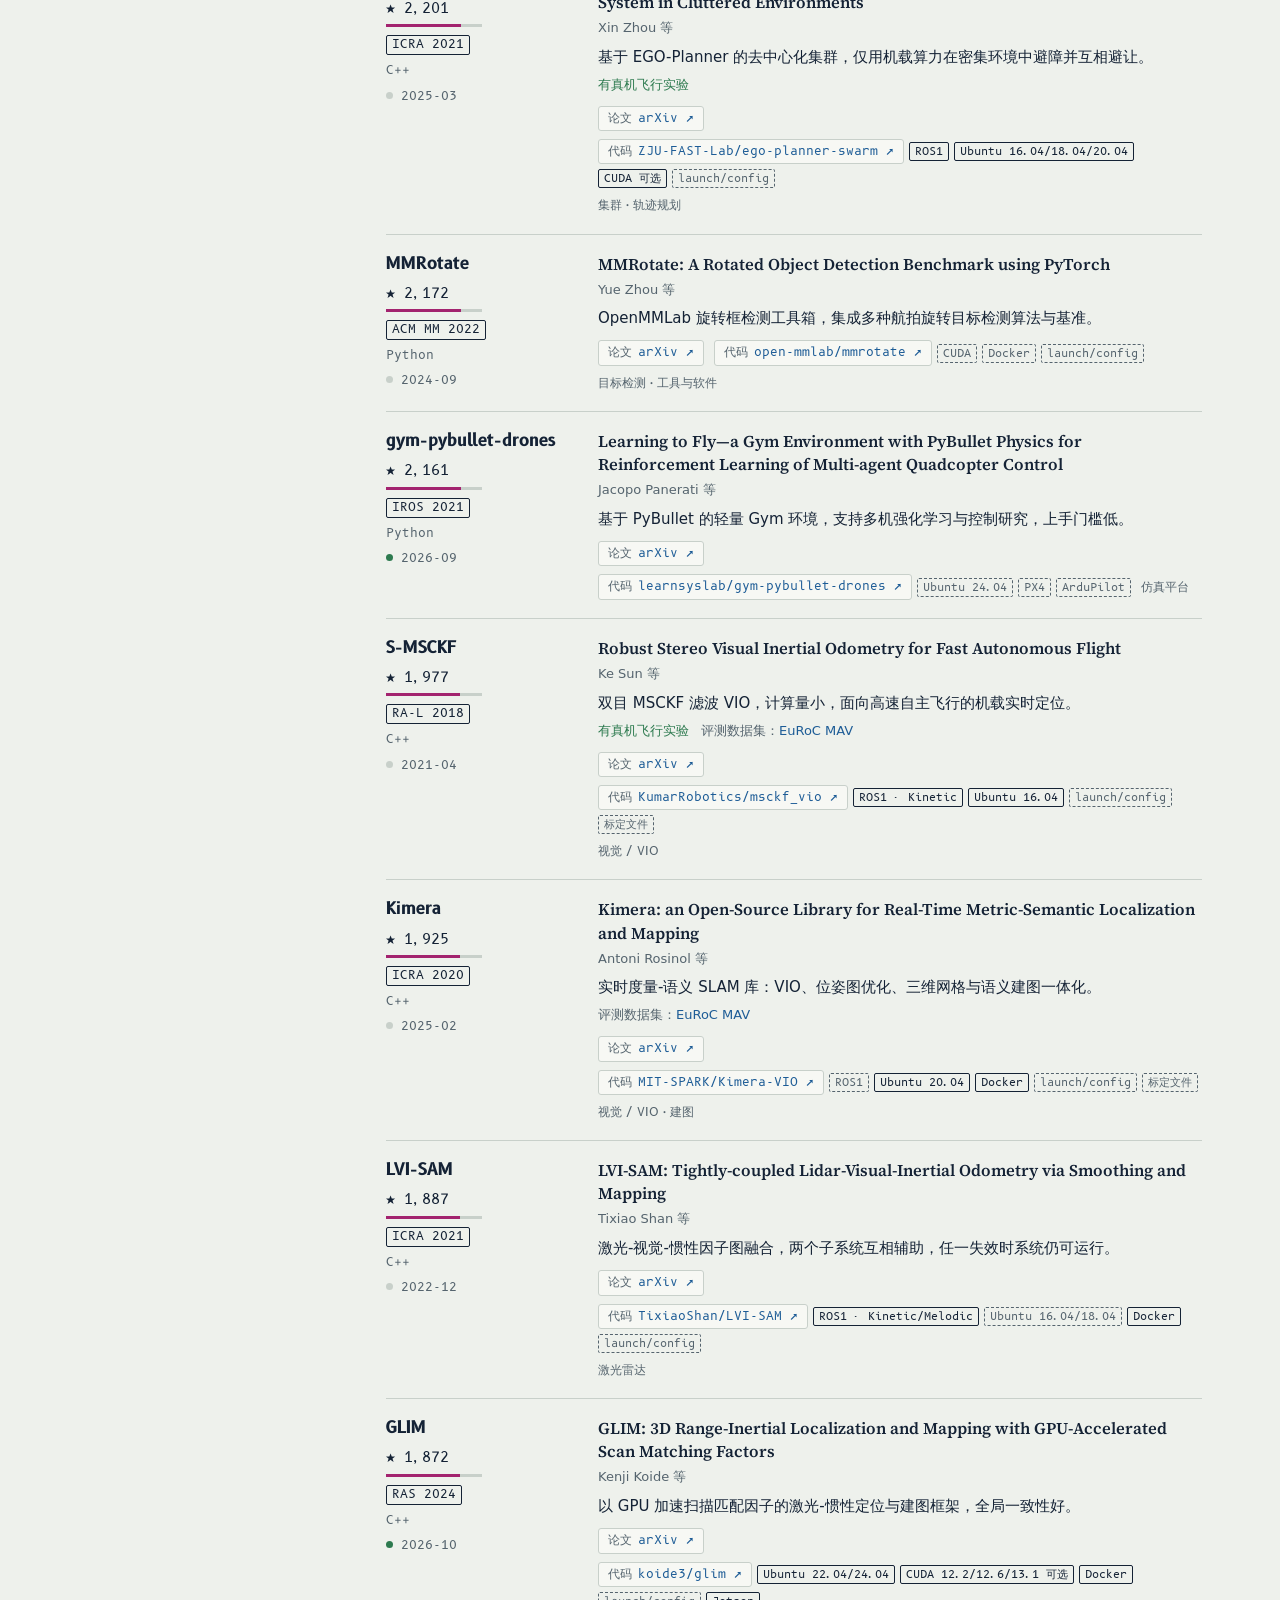
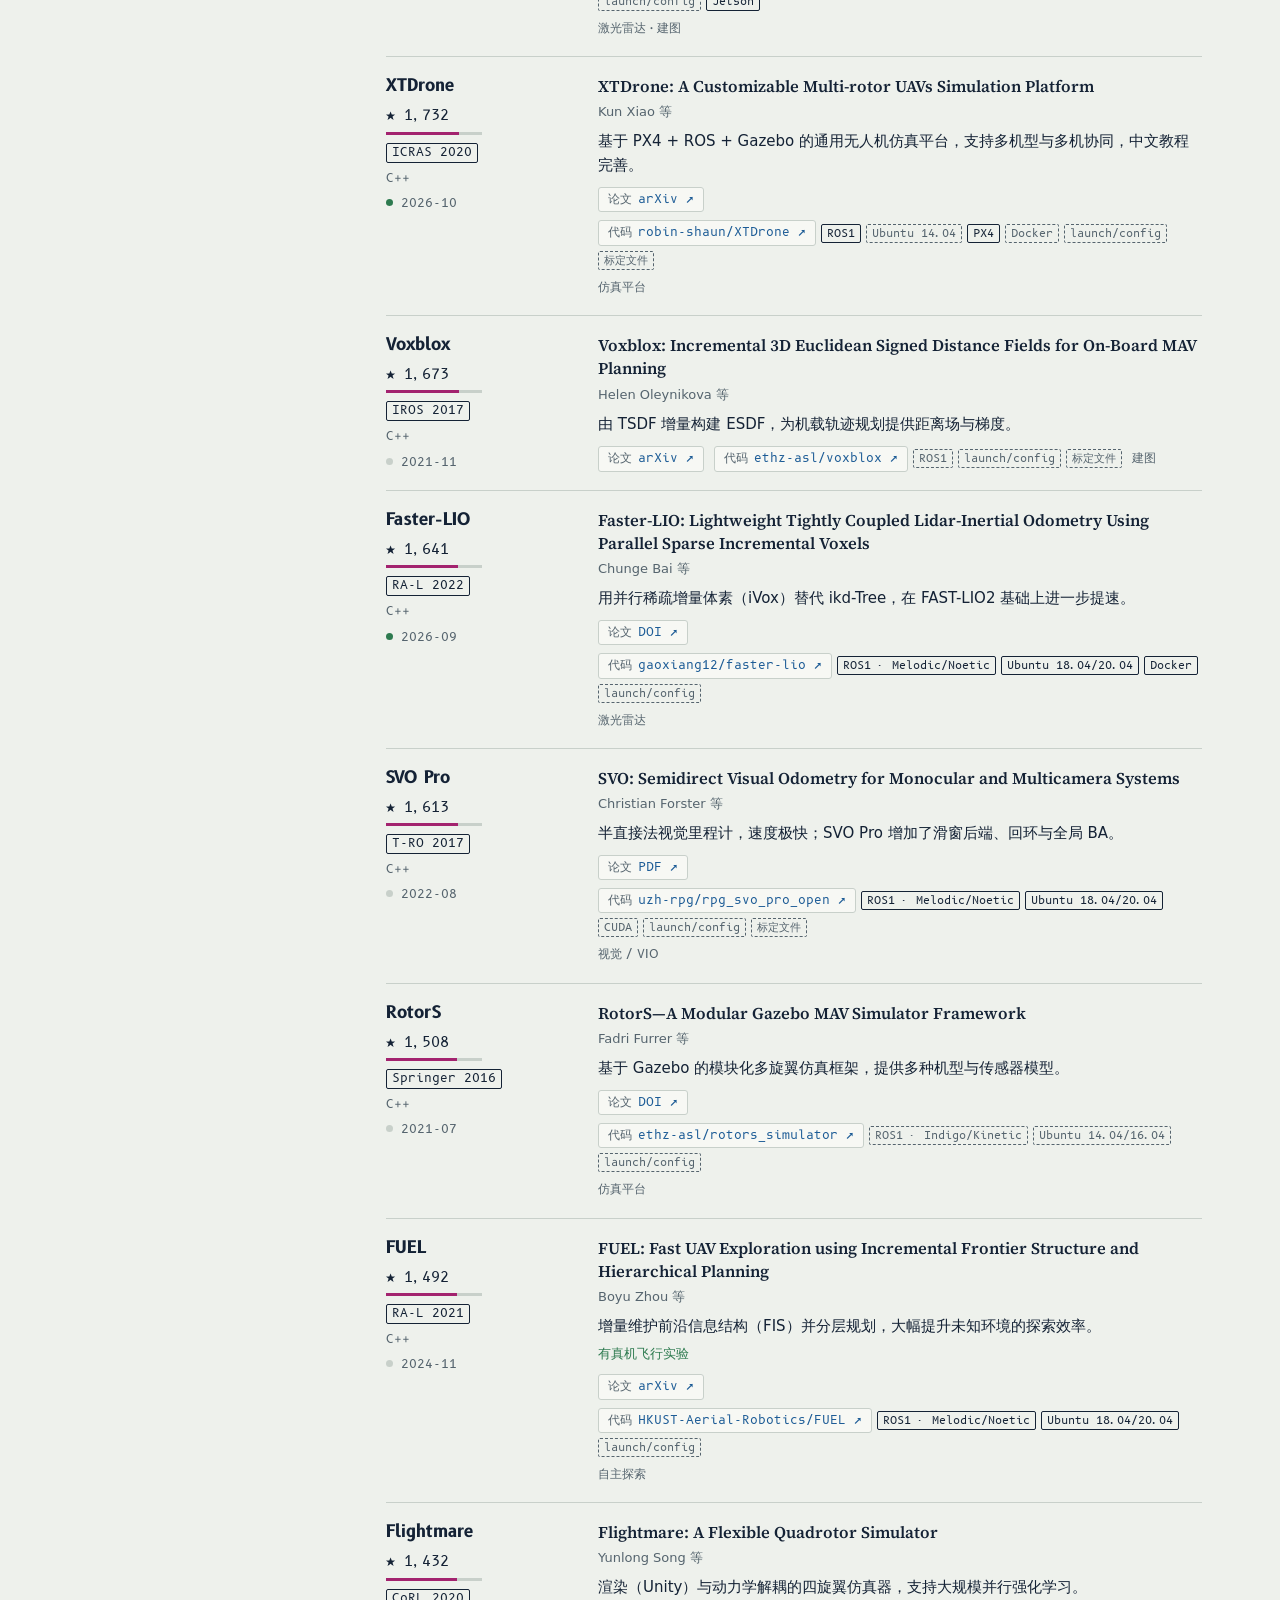
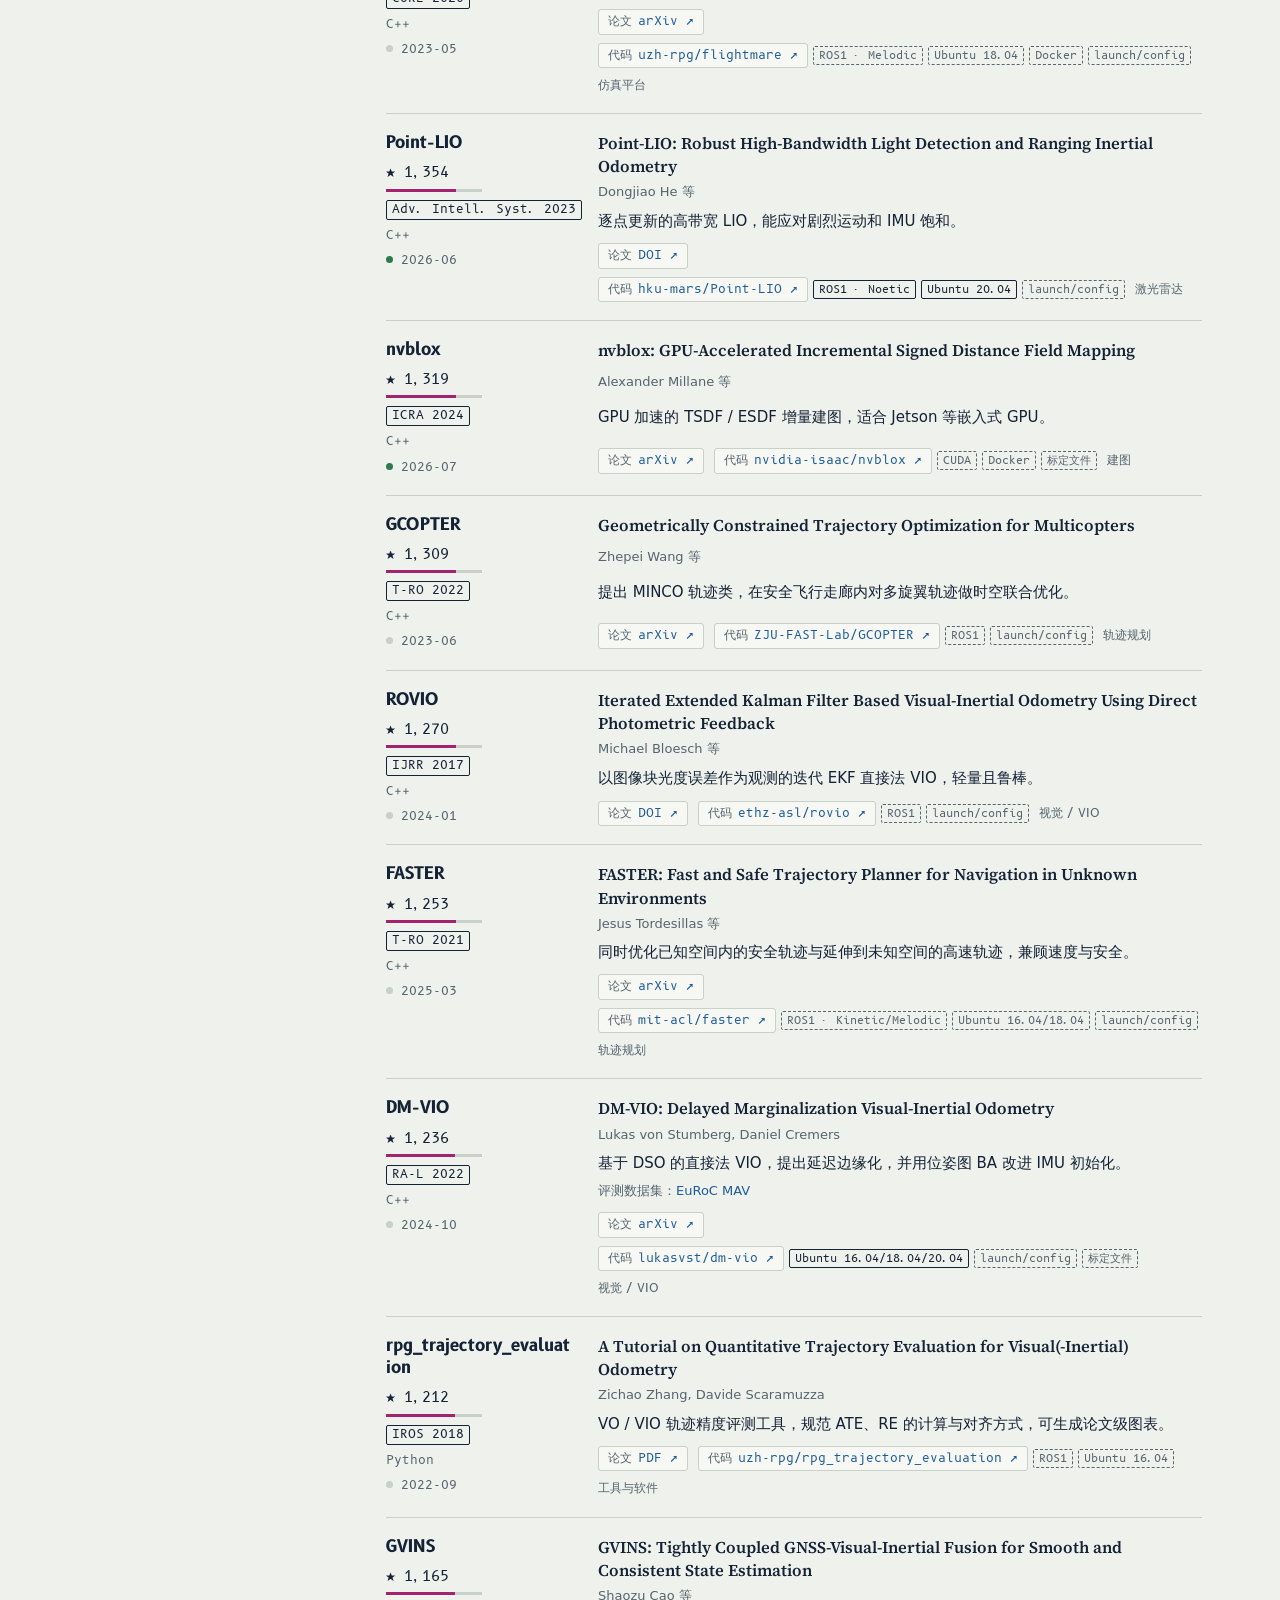
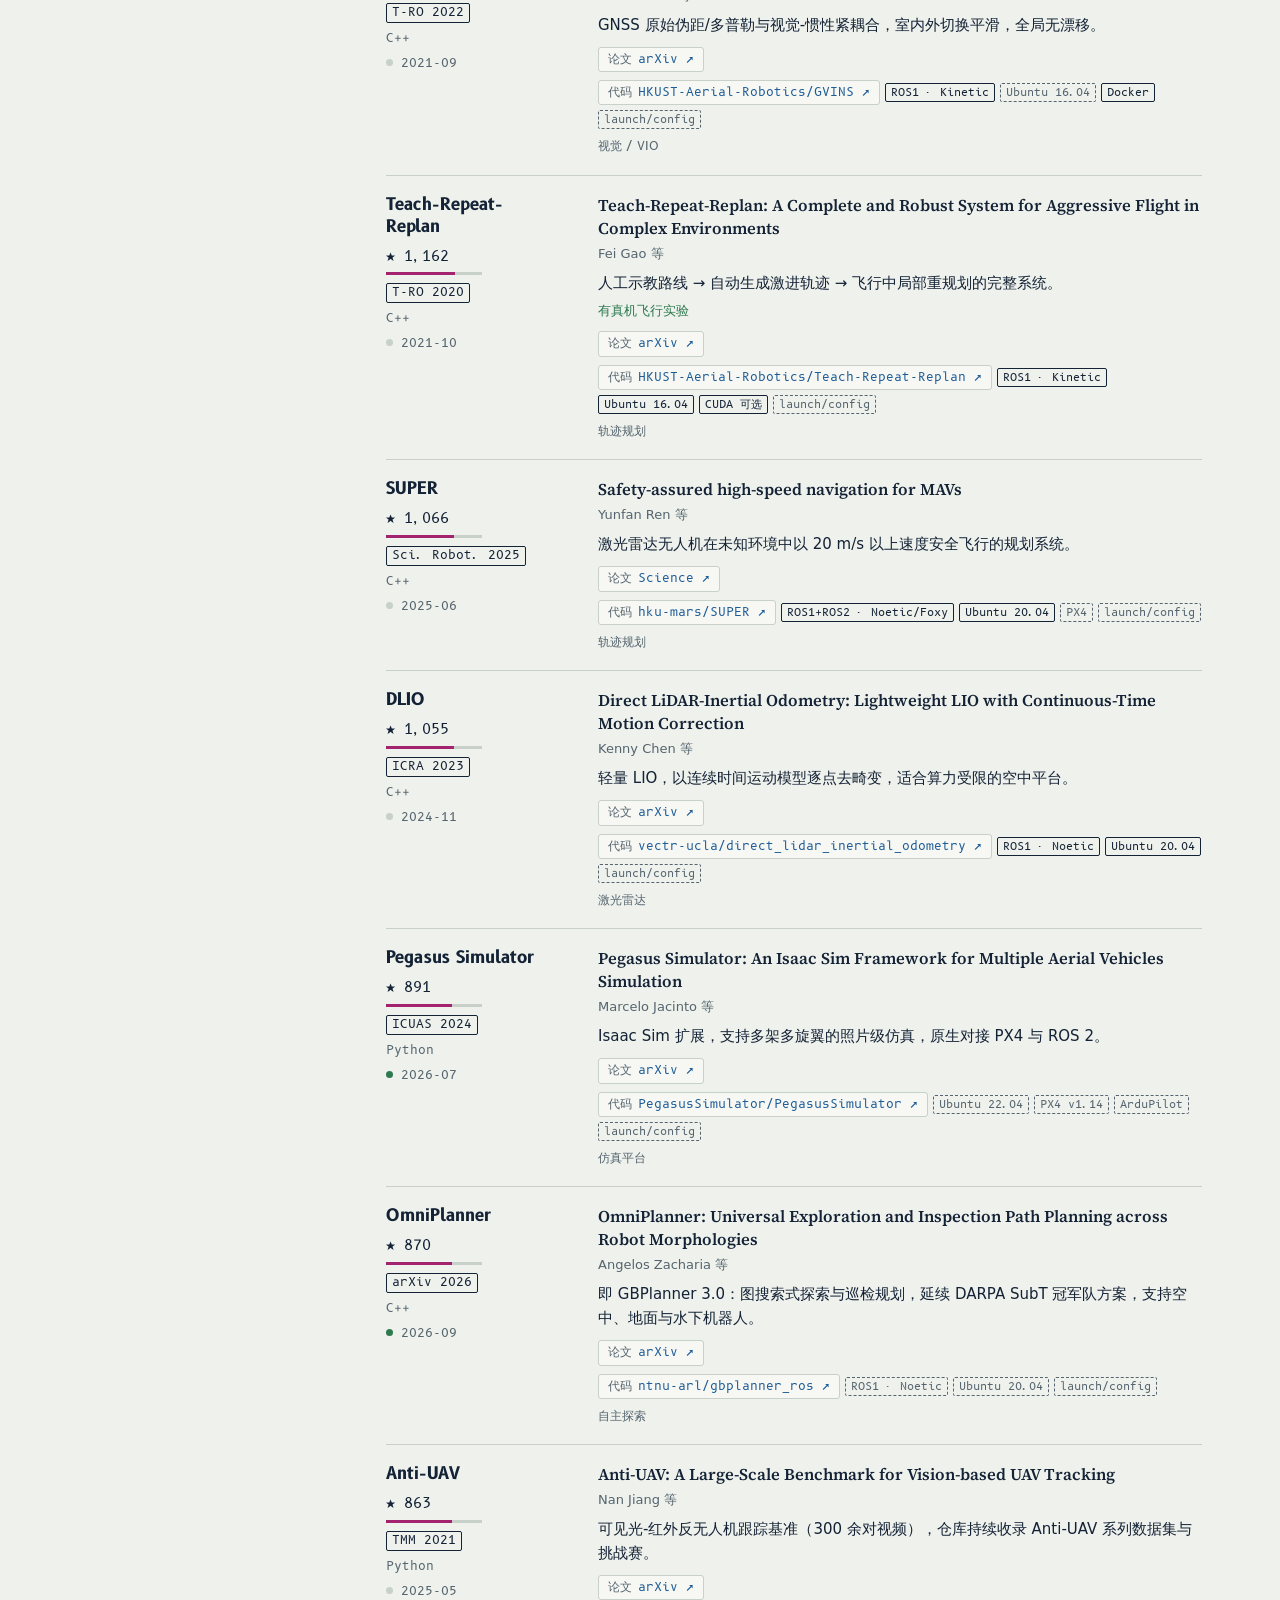
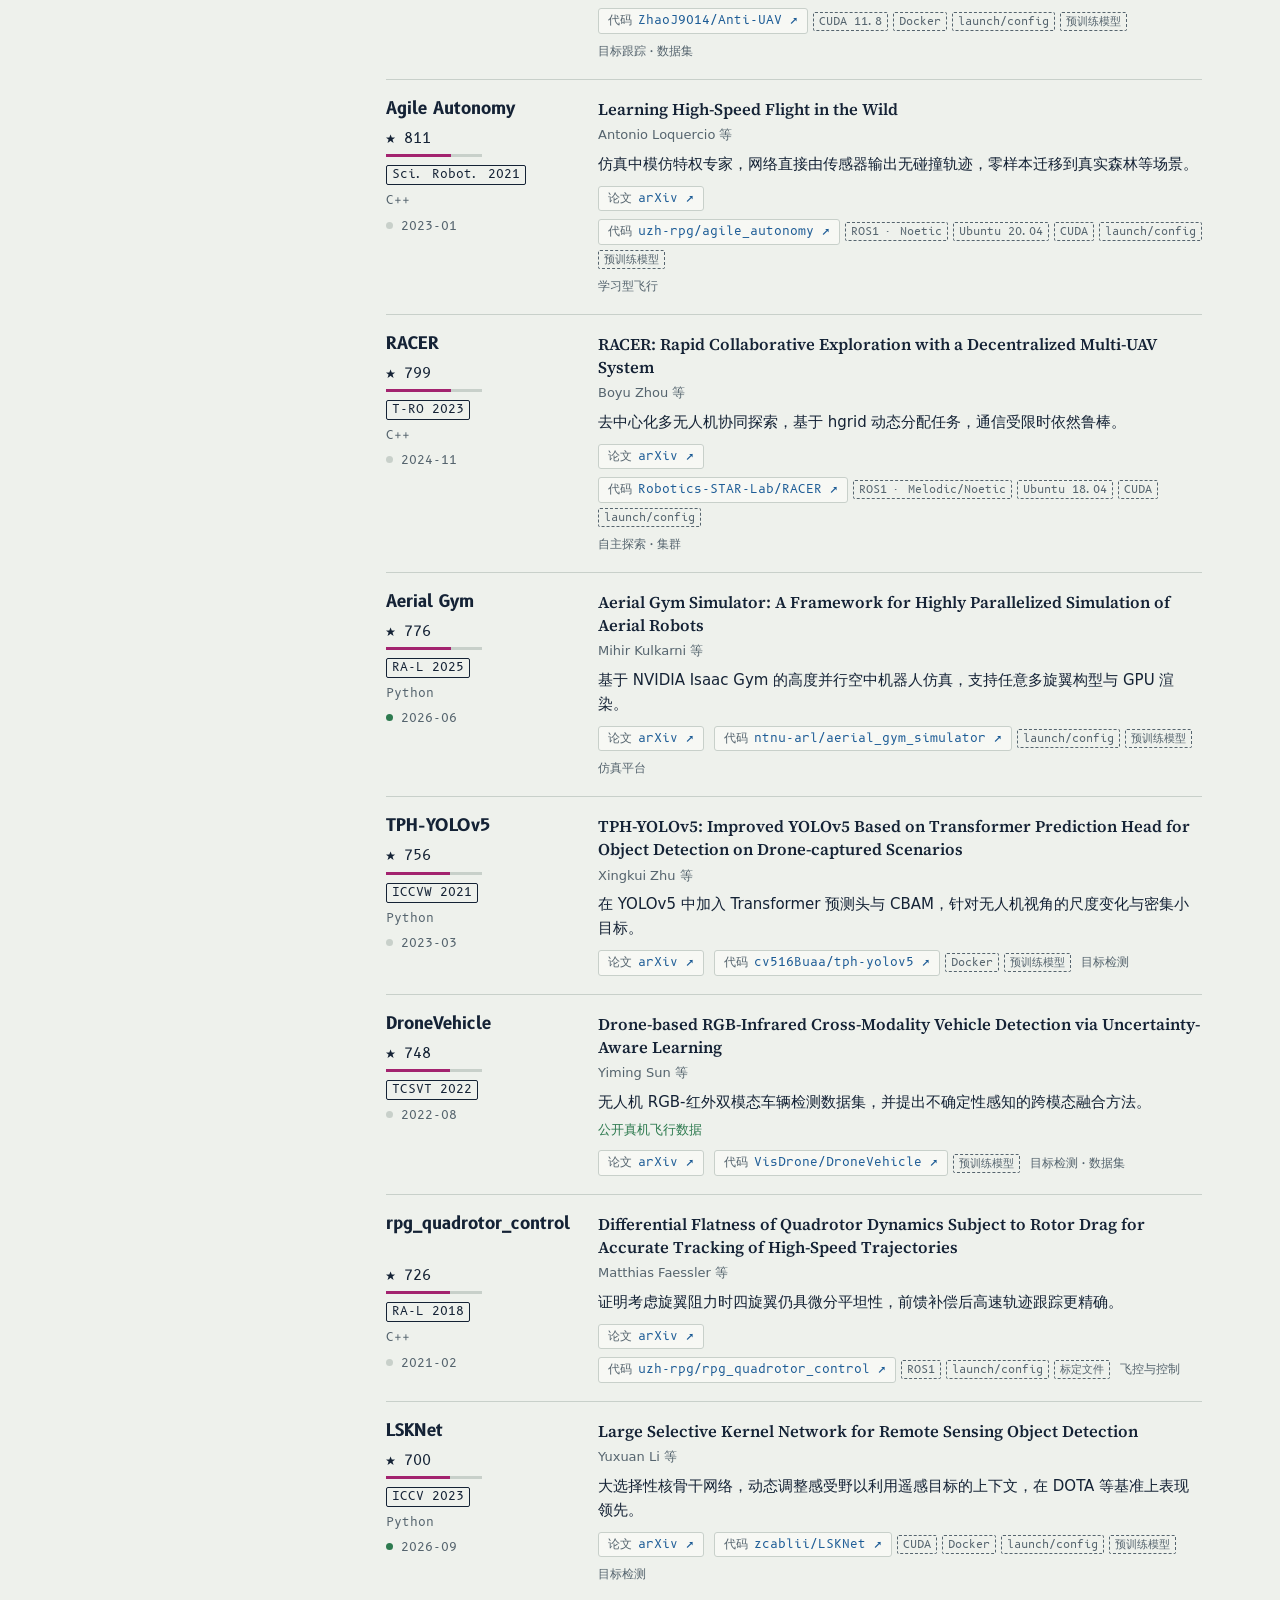
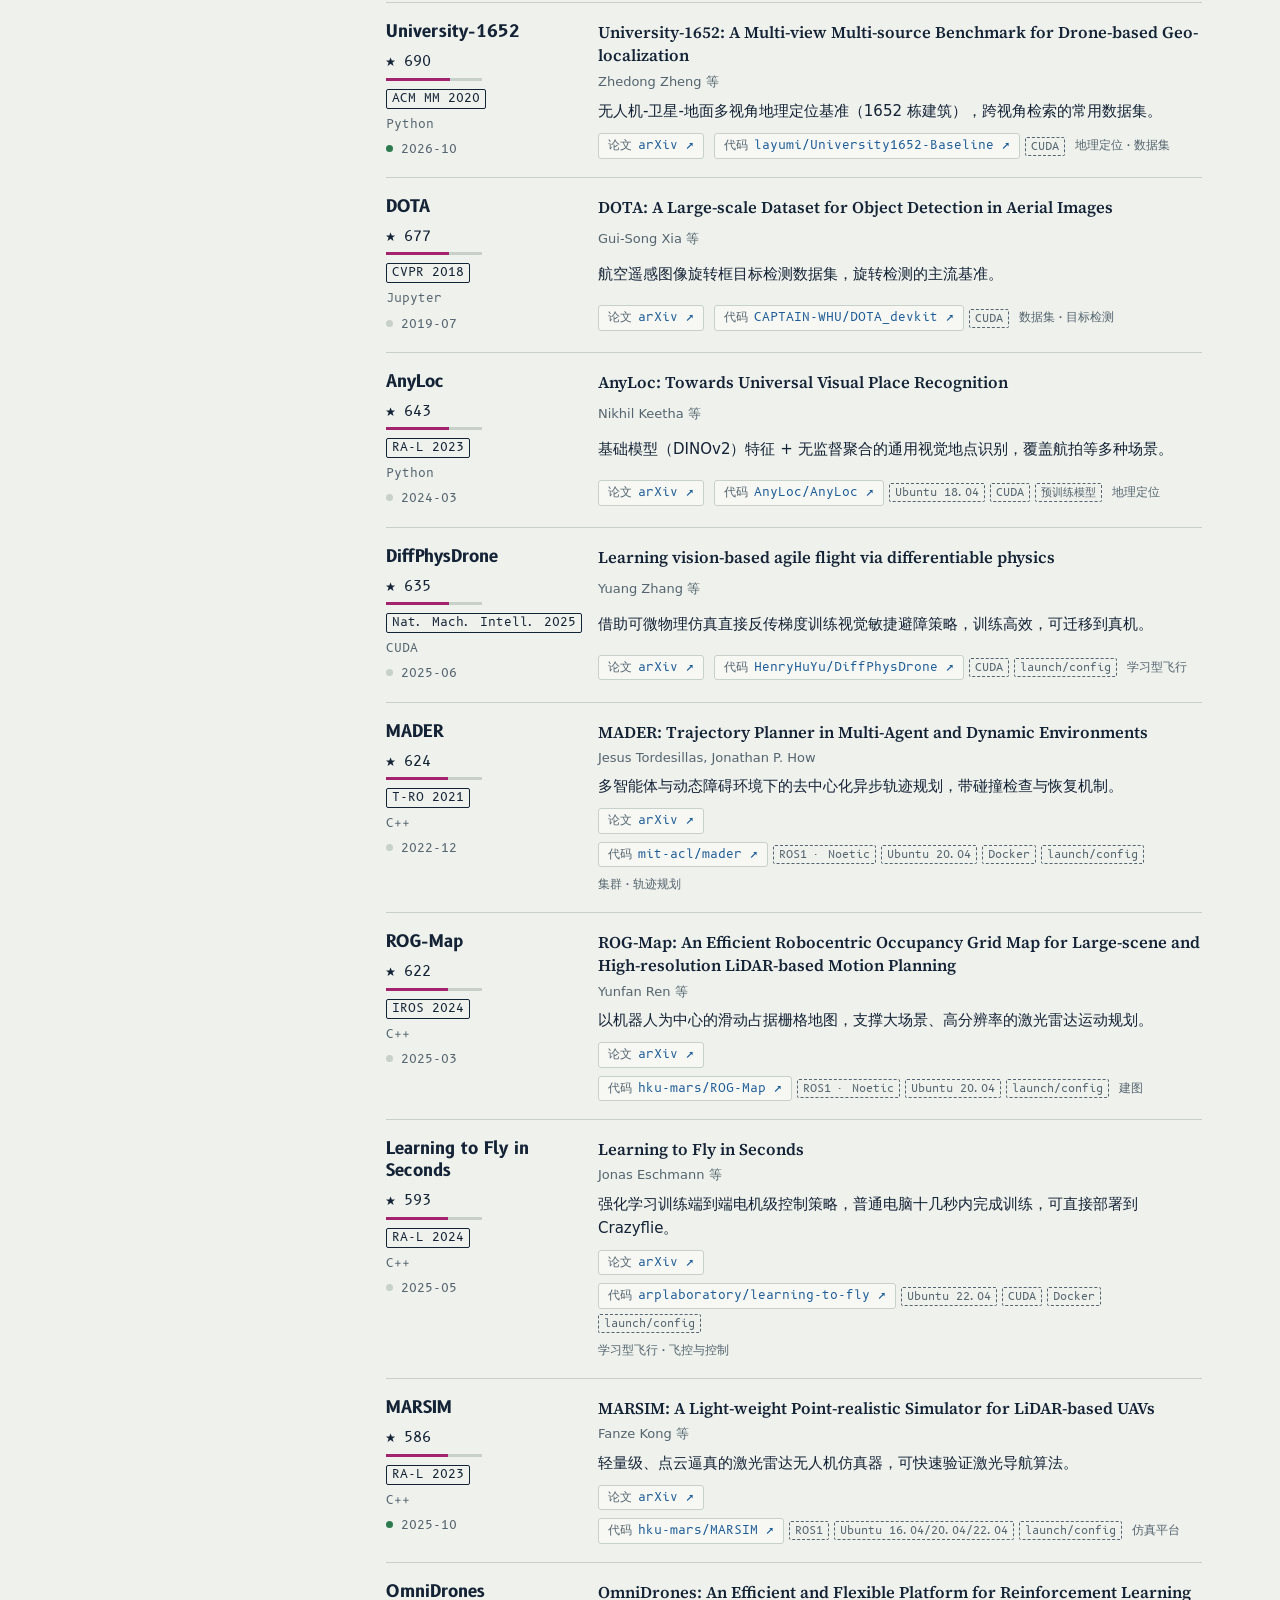
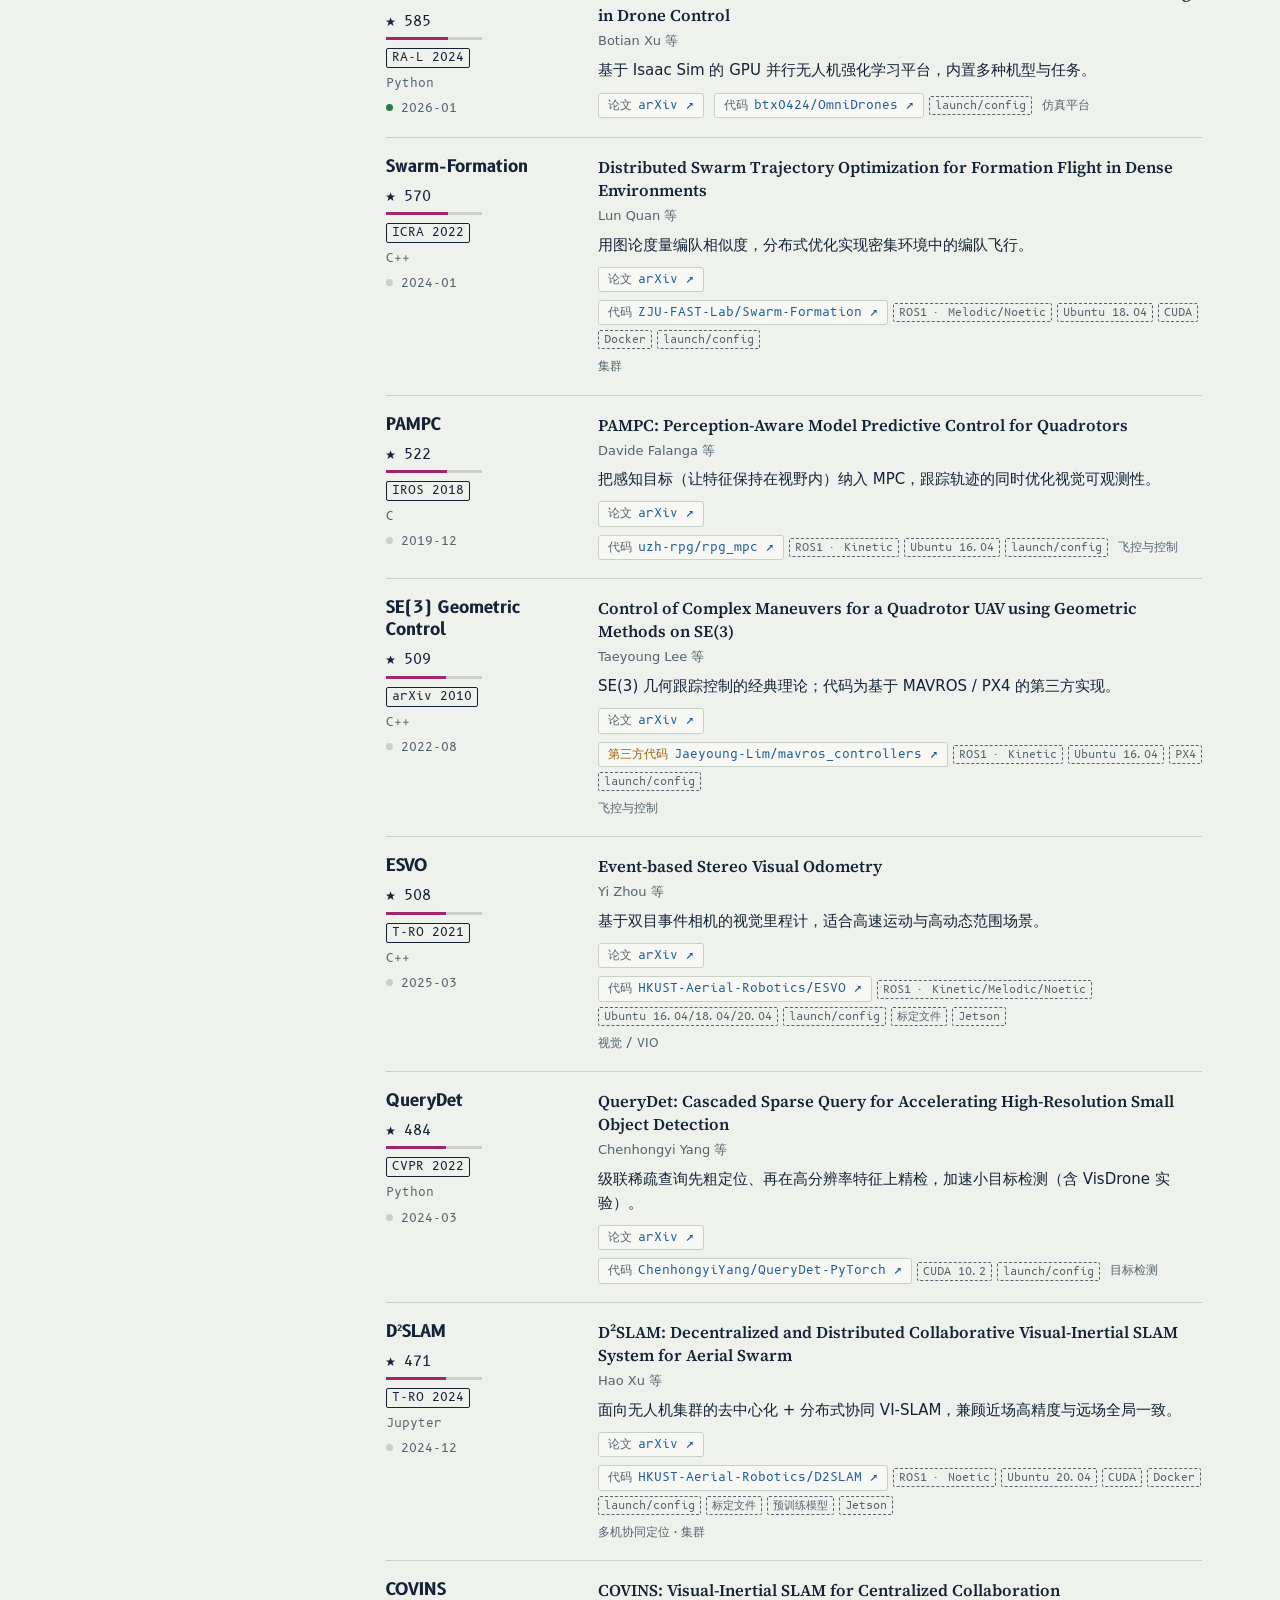
==== commit be45182a: "chore: 刷新 Star 数、最近提交时间与环境检测（2026-10-12）" ====
--- a/index.html
+++ b/index.html
@@ -467,7 +467,7 @@
   </footer>
 </div>
 
-<script type="application/json" id="data">[{"id":"vins-mono-2018","kind":"method","name":"VINS-Mono","title":"VINS-Mono: A Robust and Versatile Monocular Visual-Inertial State Estimator","authors":"Tong Qin 等","venue":"T-RO","venue_full":"IEEE Transactions on Robotics","year":2018,"paper":"https://arxiv.org/abs/1708.03852","repos":[{"name":"HKUST-Aerial-Robotics/VINS-Mono","official":true,"sig":{"ros":"ros1","ros_distro":["kinetic"],"ubuntu":["16.04"],"docker":true,"launch_config":true,"calibration":true,"why":{"ros":"README 写明，2026-10-07 核对","ubuntu":"README 写明，2026-10-07 核对","docker":"README 写明，2026-10-07 核对","launch_config":"ar_demo/launch/3dm_bag.launch","calibration":"config/euroc/euroc_config_no_extrinsic.yaml","ros_distro":"README 写明，2026-10-07 核对"},"ok":["ros","ros_distro","ubuntu","docker"]}}],"subs":["vio"],"zh":"单目视觉-惯性紧耦合滑窗优化，含在线初始化、外参标定与回环，是无人机 VIO 的经典基线。","stars":6055,"lang":"C++","updated":"2024-05-23","real_flight":"experiment","evaluated_on":[["euroc-mav-2016","EuRoC MAV"]]},{"id":"vins-fusion-2019","kind":"method","name":"VINS-Fusion","title":"A General Optimization-based Framework for Local Odometry Estimation with Multiple Sensors","authors":"Tong Qin 等","venue":"arXiv","venue_full":"arXiv preprint","year":2019,"paper":"https://arxiv.org/abs/1901.03638","repos":[{"name":"HKUST-Aerial-Robotics/VINS-Fusion","official":true,"sig":{"ros":"ros1","ros_distro":["kinetic","melodic"],"ubuntu":["16.04","18.04"],"docker":true,"launch_config":true,"why":{"ros":"README 写明，2026-10-07 核对","ubuntu":"README 写明，2026-10-07 核对","docker":"README 写明，2026-10-07 核对","launch_config":"config/realsense_d435i/rs_camera.launch","ros_distro":"README 写明，2026-10-07 核对"},"ok":["ros","ros_distro","ubuntu","docker"]}}],"subs":["vio"],"zh":"VINS-Mono 的多传感器扩展：支持单目/双目 + IMU，并可与 GPS 做全局融合。","stars":4745,"lang":"C++","updated":"2021-07-26","evaluated_on":[["euroc-mav-2016","EuRoC MAV"]]},{"id":"orb-slam3-2021","kind":"method","name":"ORB-SLAM3","title":"ORB-SLAM3: An Accurate Open-Source Library for Visual, Visual-Inertial and Multi-Map SLAM","authors":"Carlos Campos 等","venue":"T-RO","venue_full":"IEEE Transactions on Robotics","year":2021,"paper":"https://arxiv.org/abs/2007.11898","repos":[{"name":"UZ-SLAMLab/ORB_SLAM3","official":true,"sig":{"ros":"ros1","ros_distro":["melodic"],"ubuntu":["16.04","18.04"],"calibration":true,"why":{"ros":"README 写明，2026-10-07 核对","ubuntu":"README 写明，2026-10-07 核对","calibration":"Examples/Calibration/recorder_empty/april_6x6_80x80cm_larues.yaml","ros_distro":"README 写明，2026-10-07 核对","note":"ROS 接口为可选示例"},"ok":["ros","ros_distro","ubuntu"]}}],"subs":["vio"],"zh":"基于特征点的视觉 / 视觉-惯性 SLAM，支持单目、双目、RGB-D 与多地图（Atlas）管理。","stars":9140,"lang":"C++","updated":"2022-02-10","evaluated_on":[["euroc-mav-2016","EuRoC MAV"]]},{"id":"openvins-2020","kind":"method","name":"OpenVINS","title":"OpenVINS: A Research Platform for Visual-Inertial Estimation","authors":"Patrick Geneva 等","venue":"ICRA","venue_full":"IEEE International Conference on Robotics and Automation","year":2020,"paper":"https://pgeneva.com/downloads/papers/Geneva2020ICRA.pdf","repos":[{"name":"rpng/open_vins","official":true,"sig":{"ros":"both","ubuntu":["16.04"],"docker":true,"launch_config":true,"calibration":true,"why":{"ros":"README 写明，2026-10-07 核对","ubuntu":"由 ROS 发行版推断","docker":"README 写明，2026-10-07 核对","launch_config":"ov_eval/launch/record.launch","calibration":"config/euroc_mav/kalibr_imu_chain.yaml"},"ok":["ros","docker"]}}],"subs":["vio"],"zh":"基于 MSCKF 的滤波式 VIO 研究平台，模块化、文档完善，适合做算法对比与二次开发。","stars":3133,"lang":"C++","updated":"2025-11-30","evaluated_on":[["euroc-mav-2016","EuRoC MAV"]]},{"id":"s-msckf-2018","kind":"method","name":"S-MSCKF","title":"Robust Stereo Visual Inertial Odometry for Fast Autonomous Flight","authors":"Ke Sun 等","venue":"RA-L","venue_full":"IEEE Robotics and Automation Letters","year":2018,"paper":"https://arxiv.org/abs/1712.00036","repos":[{"name":"KumarRobotics/msckf_vio","official":true,"sig":{"ros":"ros1","ros_distro":["kinetic"],"ubuntu":["16.04"],"launch_config":true,"calibration":true,"why":{"ros":"README 写明，2026-10-07 核对","ubuntu":"README 写明，2026-10-07 核对","launch_config":"launch/image_processor_euroc.launch","calibration":"config/camchain-imucam-euroc-noextrinsics.yaml","ros_distro":"README 写明，2026-10-07 核对"},"ok":["ros","ros_distro","ubuntu"]}}],"subs":["vio"],"zh":"双目 MSCKF 滤波 VIO，计算量小，面向高速自主飞行的机载实时定位。","stars":1977,"lang":"C++","updated":"2021-04-26","real_flight":"experiment","evaluated_on":[["euroc-mav-2016","EuRoC MAV"]]},{"id":"rovio-2017","kind":"method","name":"ROVIO","title":"Iterated Extended Kalman Filter Based Visual-Inertial Odometry Using Direct Photometric Feedback","authors":"Michael Bloesch 等","venue":"IJRR","venue_full":"The International Journal of Robotics Research","year":2017,"paper":"https://doi.org/10.1177/0278364917728574","repos":[{"name":"ethz-asl/rovio","official":true,"sig":{"ros":"ros1","launch_config":true,"why":{"ros":"package.xml 使用 catkin","launch_config":"launch/rovio_node.launch"}}}],"subs":["vio"],"zh":"以图像块光度误差作为观测的迭代 EKF 直接法 VIO，轻量且鲁棒。","stars":1270,"lang":"C++","updated":"2024-01-10"},{"id":"kimera-2020","kind":"method","name":"Kimera","title":"Kimera: an Open-Source Library for Real-Time Metric-Semantic Localization and Mapping","authors":"Antoni Rosinol 等","venue":"ICRA","venue_full":"IEEE International Conference on Robotics and Automation","year":2020,"paper":"https://arxiv.org/abs/1910.02490","repos":[{"name":"MIT-SPARK/Kimera-VIO","official":true,"sig":{"ros":"ros1","ubuntu":["20.04"],"docker":true,"launch_config":true,"calibration":true,"why":{"ros":"README 中有 roslaunch/catkin 命令","ubuntu":"README 写明，2026-10-07 核对","docker":"README 写明，2026-10-07 核对","launch_config":"params/D455/BackendParams.yaml","calibration":"scripts/kalibr/templates/camera.yaml"},"ok":["ubuntu","docker"]}}],"subs":["vio","map"],"zh":"实时度量-语义 SLAM 库：VIO、位姿图优化、三维网格与语义建图一体化。","stars":1925,"lang":"C++","updated":"2025-02-10","evaluated_on":[["euroc-mav-2016","EuRoC MAV"]]},{"id":"svo-pro-2017","kind":"method","name":"SVO Pro","title":"SVO: Semidirect Visual Odometry for Monocular and Multicamera Systems","authors":"Christian Forster 等","venue":"T-RO","venue_full":"IEEE Transactions on Robotics","year":2017,"paper":"https://rpg.ifi.uzh.ch/docs/TRO17_Forster-SVO.pdf","repos":[{"name":"uzh-rpg/rpg_svo_pro_open","official":true,"sig":{"ros":"ros1","ros_distro":["melodic","noetic"],"ubuntu":["18.04","20.04"],"cuda":true,"launch_config":true,"calibration":true,"why":{"ros":"README 写明，2026-10-07 核对","ubuntu":"README 写明，2026-10-07 核对","cuda":"含 .cu 源文件","launch_config":"svo_ros/launch/euroc_global_map_mono.launch","calibration":"svo_ros/param/calib/bluefox_25000826_fisheye.yaml","ros_distro":"README 写明，2026-10-07 核对"},"ok":["ros","ros_distro","ubuntu"]}}],"subs":["vio"],"zh":"半直接法视觉里程计，速度极快；SVO Pro 增加了滑窗后端、回环与全局 BA。","stars":1613,"lang":"C++","updated":"2022-08-04"},{"id":"dm-vio-2022","kind":"method","name":"DM-VIO","title":"DM-VIO: Delayed Marginalization Visual-Inertial Odometry","authors":"Lukas von Stumberg, Daniel Cremers","venue":"RA-L","venue_full":"IEEE Robotics and Automation Letters","year":2022,"paper":"https://arxiv.org/abs/2201.04114","repos":[{"name":"lukasvst/dm-vio","official":true,"sig":{"ubuntu":["16.04","18.04","20.04"],"launch_config":true,"calibration":true,"why":{"ubuntu":"README 写明，2026-10-07 核对","launch_config":"configs/4seasons.yaml","calibration":"configs/pcalib_linear_8bit.txt","note":"ROS 接口在 dm-vio-ros 仓库"},"ok":["ubuntu"]}}],"subs":["vio"],"zh":"基于 DSO 的直接法 VIO，提出延迟边缘化，并用位姿图 BA 改进 IMU 初始化。","stars":1236,"lang":"C++","updated":"2024-10-27","evaluated_on":[["euroc-mav-2016","EuRoC MAV"]]},{"id":"droid-slam-2021","kind":"method","name":"DROID-SLAM","title":"DROID-SLAM: Deep Visual SLAM for Monocular, Stereo, and RGB-D Cameras","authors":"Zachary Teed, Jia Deng","venue":"NeurIPS","venue_full":"Conference on Neural Information Processing Systems","year":2021,"paper":"https://arxiv.org/abs/2108.10869","repos":[{"name":"princeton-vl/DROID-SLAM","official":true,"sig":{"cuda":"required","calibration":true,"pretrained":true,"why":{"cuda":"README 写明，2026-10-07 核对","calibration":"calib/barn.txt","pretrained":"README 写明，2026-10-07 核对"},"ok":["cuda","pretrained"]}}],"subs":["vio"],"zh":"基于可微稠密 BA 的深度学习 SLAM，在 EuRoC、TartanAir 等无人机数据上精度突出。","stars":2708,"lang":"Python","updated":"2025-05-05","evaluated_on":[["euroc-mav-2016","EuRoC MAV"],["tartanair-2020","TartanAir"]]},{"id":"esvo-2021","kind":"method","name":"ESVO","title":"Event-based Stereo Visual Odometry","authors":"Yi Zhou 等","venue":"T-RO","venue_full":"IEEE Transactions on Robotics","year":2021,"paper":"https://arxiv.org/abs/2007.15548","repos":[{"name":"HKUST-Aerial-Robotics/ESVO","official":true,"sig":{"ros":"ros1","ros_distro":["kinetic","melodic","noetic"],"ubuntu":["16.04","18.04","20.04"],"launch_config":true,"calibration":true,"jetson":true,"why":{"ros":"package.xml 使用 catkin","ubuntu":"README / Dockerfile 中写明","launch_config":"esvo_core/launch/mvstereo/mvstereo_rpg.launch","calibration":"esvo_core/calib/hkust/left.yaml","jetson":"README 中提到 Jetson"}}}],"subs":["vio"],"zh":"基于双目事件相机的视觉里程计，适合高速运动与高动态范围场景。","stars":508,"lang":"C++","updated":"2025-03-20","tags":["事件相机"]},{"id":"gvins-2022","kind":"method","name":"GVINS","title":"GVINS: Tightly Coupled GNSS-Visual-Inertial Fusion for Smooth and Consistent State Estimation","authors":"Shaozu Cao 等","venue":"T-RO","venue_full":"IEEE Transactions on Robotics","year":2022,"paper":"https://arxiv.org/abs/2103.07899","repos":[{"name":"HKUST-Aerial-Robotics/GVINS","official":true,"sig":{"ros":"ros1","ros_distro":["kinetic"],"ubuntu":["16.04"],"docker":true,"launch_config":true,"why":{"ros":"README 写明，2026-10-07 核对","ubuntu":"由 ROS 发行版推断","docker":"README 写明，2026-10-07 核对","launch_config":"estimator/launch/simulator.launch","ros_distro":"README 写明，2026-10-07 核对"},"ok":["ros","ros_distro","docker"]}}],"subs":["vio"],"zh":"GNSS 原始伪距/多普勒与视觉-惯性紧耦合，室内外切换平滑，全局无漂移。","stars":1165,"lang":"C++","updated":"2021-09-02","tags":["GNSS"]},{"id":"omni-swarm-2022","kind":"method","name":"Omni-swarm","title":"Omni-Swarm: A Decentralized Omnidirectional Visual-Inertial-UWB State Estimation System for Aerial Swarms","authors":"Hao Xu 等","venue":"T-RO","venue_full":"IEEE Transactions on Robotics","year":2022,"paper":"https://arxiv.org/abs/2103.04131","repos":[{"name":"HKUST-Aerial-Robotics/Omni-swarm","official":true,"sig":{"ros":"ros1","ubuntu":["18.04"],"launch_config":true,"jetson":true,"why":{"ros":"package.xml 使用 catkin","ubuntu":"README / Dockerfile 中写明","launch_config":"localization_proxy/launch/uwb_comm-test.launch","jetson":"README 中提到 TX2"}}}],"subs":["coll","swarm"],"zh":"全向视觉 + IMU + UWB 的去中心化集群状态估计，同时给出相对与全局位姿。","stars":289,"lang":"Jupyter","updated":"2022-07-03","tags":["UWB"]},{"id":"d2slam-2024","kind":"method","name":"D²SLAM","title":"D²SLAM: Decentralized and Distributed Collaborative Visual-Inertial SLAM System for Aerial Swarm","authors":"Hao Xu 等","venue":"T-RO","venue_full":"IEEE Transactions on Robotics","year":2024,"paper":"https://arxiv.org/abs/2211.01538","repos":[{"name":"HKUST-Aerial-Robotics/D2SLAM","official":true,"sig":{"ros":"ros1","ros_distro":["noetic"],"ubuntu":["20.04"],"cuda":true,"docker":true,"launch_config":true,"calibration":true,"jetson":true,"pretrained":true,"why":{"ros":"package.xml 使用 catkin","ubuntu":"由 ROS 发行版推断","cuda":"README 中提到 CUDA","docker":"docker/Dockerfile.arm64_base_ros1_noetic","launch_config":"d2comm/launch/d2comm.launch","calibration":"config/GRACO/GRACO_calib.yaml","jetson":"README 中提到 Jetson","pretrained":"models/hitnet_series/hitnet_1x240x320_model_float16_quant.onnx"}}}],"subs":["coll","swarm"],"zh":"面向无人机集群的去中心化 + 分布式协同 VI-SLAM，兼顾近场高精度与远场全局一致。","stars":471,"lang":"Jupyter","updated":"2024-12-13"},{"id":"covins-2021","kind":"method","name":"COVINS","title":"COVINS: Visual-Inertial SLAM for Centralized Collaboration","authors":"Patrik Schmuck 等","venue":"ISMAR","venue_full":"IEEE International Symposium on Mixed and Augmented Reality","year":2021,"paper":"https://arxiv.org/abs/2108.05756","repos":[{"name":"v4rl-ucy/covins","official":true,"sig":{"ros":"ros1","ros_distro":["melodic","noetic"],"ubuntu":["20.04"],"docker":true,"launch_config":true,"why":{"ros":"package.xml 使用 catkin","ubuntu":"README / Dockerfile 中写明","docker":"docker/Dockerfile","launch_config":"covins_backend/launch/tf.launch"}}}],"subs":["coll"],"zh":"中心化协同 VI-SLAM 后端，支持多个智能体协同建图与地图融合。","stars":461,"lang":"C++","updated":"2023-05-28"},{"id":"maplab-2-0-2023","kind":"method","name":"maplab 2.0","title":"maplab 2.0 – A Modular and Multi-Modal Mapping Framework","authors":"Andrei Cramariuc 等","venue":"RA-L","venue_full":"IEEE Robotics and Automation Letters","year":2023,"paper":"https://arxiv.org/abs/2212.00654","repos":[{"name":"ethz-asl/maplab","official":true,"sig":{"ros":"ros1","ros_distro":["melodic"],"ubuntu":["18.04","20.04"],"docker":true,"launch_config":true,"calibration":true,"why":{"ros":"README 写明，2026-10-07 核对","ubuntu":"README 写明，2026-10-07 核对","docker":"deploy/Dockerfile","launch_config":"applications/maplab-node/launch/euroc/euroc-maplab-node-w-rovioli.launch","calibration":"maplab-launch/config/alphasense-dev-kit/calib/alphasense-dev-kit-okvis.yaml","ros_distro":"README 写明，2026-10-07 核对"},"ok":["ros","ros_distro","ubuntu"]}}],"subs":["map","coll"],"zh":"多模态、多会话建图框架，支持地图合并、回环与多机器人协同建图。","stars":2879,"lang":"C++","updated":"2023-06-18"},{"id":"fast-lio2-2022","kind":"method","name":"FAST-LIO2","title":"FAST-LIO2: Fast Direct LiDAR-inertial Odometry","authors":"Wei Xu 等","venue":"T-RO","venue_full":"IEEE Transactions on Robotics","year":2022,"paper":"https://arxiv.org/abs/2107.06829","repos":[{"name":"hku-mars/FAST_LIO","official":true,"sig":{"ros":"ros1","ros_distro":["melodic","noetic"],"ubuntu":["18.04","20.04"],"docker":true,"launch_config":true,"jetson":true,"why":{"ros":"README 写明，2026-10-07 核对","ubuntu":"README 写明，2026-10-07 核对","launch_config":"launch/gdb_debug_example.launch","jetson":"README 中提到 TX2","ros_distro":"README 写明，2026-10-07 核对","docker":"README 写明，2026-10-07 核对","note":"README 要求 Ubuntu ≥ 16.04、ROS ≥ Melodic"},"ok":["ros","ros_distro","ubuntu","docker"]}}],"subs":["lio"],"zh":"迭代 EKF + ikd-Tree 直接配准原始点，速度快、适配多种激光雷达，机载 LIO 的常用选择。","stars":5264,"lang":"C++","updated":"2024-07-23","real_flight":"experiment"},{"id":"lio-sam-2020","kind":"method","name":"LIO-SAM","title":"LIO-SAM: Tightly-coupled Lidar Inertial Odometry via Smoothing and Mapping","authors":"Tixiao Shan 等","venue":"IROS","venue_full":"IEEE/RSJ International Conference on Intelligent Robots and Systems","year":2020,"paper":"https://arxiv.org/abs/2007.00258","repos":[{"name":"TixiaoShan/LIO-SAM","official":true,"sig":{"ros":"ros1","ros_distro":["kinetic","melodic"],"ubuntu":["16.04","18.04"],"docker":true,"launch_config":true,"why":{"ros":"README 写明，2026-10-07 核对","ubuntu":"README 写明，2026-10-07 核对","docker":"README 写明，2026-10-07 核对","launch_config":"launch/include/module_loam.launch","ros_distro":"README 写明，2026-10-07 核对"},"ok":["ros","ros_distro","ubuntu","docker"]}}],"subs":["lio"],"zh":"基于因子图的激光-惯性紧耦合，可融合 GPS 与回环因子。","stars":4941,"lang":"C++","updated":"2023-04-17"},{"id":"lvi-sam-2021","kind":"method","name":"LVI-SAM","title":"LVI-SAM: Tightly-coupled Lidar-Visual-Inertial Odometry via Smoothing and Mapping","authors":"Tixiao Shan 等","venue":"ICRA","venue_full":"IEEE International Conference on Robotics and Automation","year":2021,"paper":"https://arxiv.org/abs/2104.10831","repos":[{"name":"TixiaoShan/LVI-SAM","official":true,"sig":{"ros":"ros1","ros_distro":["kinetic","melodic"],"ubuntu":["16.04","18.04"],"docker":true,"launch_config":true,"why":{"ros":"README 写明，2026-10-07 核对","ubuntu":"由 ROS 发行版推断","docker":"README 写明，2026-10-07 核对","launch_config":"launch/include/module_robot_state_publisher.launch","ros_distro":"README 写明，2026-10-07 核对"},"ok":["ros","ros_distro","docker"]}}],"subs":["lio"],"zh":"激光-视觉-惯性因子图融合，两个子系统互相辅助，任一失效时系统仍可运行。","stars":1887,"lang":"C++","updated":"2022-12-17"},{"id":"r3live-2022","kind":"method","name":"R3LIVE","title":"R3LIVE: A Robust, Real-time, RGB-colored, LiDAR-Inertial-Visual tightly-coupled state Estimation and mapping package","authors":"Jiarong Lin, Fu Zhang","venue":"ICRA","venue_full":"IEEE International Conference on Robotics and Automation","year":2022,"paper":"https://arxiv.org/abs/2109.07982","repos":[{"name":"hku-mars/r3live","official":true,"sig":{"ros":"ros1","ubuntu":["16.04"],"launch_config":true,"why":{"ros":"README 写明，2026-10-07 核对","ubuntu":"由 ROS 发行版推断","launch_config":"r3live/launch/r3live_bag.launch"},"ok":["ros"]}}],"subs":["lio","map"],"zh":"激光-惯性-视觉紧耦合，实时输出带 RGB 颜色的稠密点云地图。","stars":2468,"lang":"C++","updated":"2022-08-24"},{"id":"fast-livo2-2024","kind":"method","name":"FAST-LIVO2","title":"FAST-LIVO2: Fast, Direct LiDAR-Inertial-Visual Odometry","authors":"Chunran Zheng 等","venue":"T-RO","venue_full":"IEEE Transactions on Robotics","year":2024,"paper":"https://arxiv.org/abs/2408.14035","repos":[{"name":"hku-mars/FAST-LIVO2","official":true,"sig":{"ros":"ros1","ubuntu":["18.04","20.04"],"launch_config":true,"why":{"ros":"README 写明，2026-10-07 核对","ubuntu":"README 写明，2026-10-07 核对","launch_config":"launch/mapping_avia.launch"},"ok":["ros","ubuntu"]}}],"subs":["lio"],"zh":"直接法激光-惯性-视觉里程计，ESIKF 顺序更新，兼顾精度与效率。","stars":4736,"lang":"C++","updated":"2026-03-08","real_flight":"experiment"},{"id":"point-lio-2023","kind":"method","name":"Point-LIO","title":"Point-LIO: Robust High-Bandwidth Light Detection and Ranging Inertial Odometry","authors":"Dongjiao He 等","venue":"Adv. Intell. Syst.","venue_full":"Advanced Intelligent Systems","year":2023,"paper":"https://doi.org/10.1002/aisy.202200459","repos":[{"name":"hku-mars/Point-LIO","official":true,"sig":{"ros":"ros1","ros_distro":["noetic"],"ubuntu":["20.04"],"launch_config":true,"why":{"ros":"README 写明，2026-10-07 核对","ubuntu":"README 写明，2026-10-07 核对","launch_config":"launch/gdb_debug_example.launch","ros_distro":"README 写明，2026-10-07 核对"},"ok":["ros","ros_distro","ubuntu"]}}],"subs":["lio"],"zh":"逐点更新的高带宽 LIO，能应对剧烈运动和 IMU 饱和。","stars":1354,"lang":"C++","updated":"2026-06-13"},{"id":"dlio-2023","kind":"method","name":"DLIO","title":"Direct LiDAR-Inertial Odometry: Lightweight LIO with Continuous-Time Motion Correction","authors":"Kenny Chen 等","venue":"ICRA","venue_full":"IEEE International Conference on Robotics and Automation","year":2023,"paper":"https://arxiv.org/abs/2203.03749","repos":[{"name":"vectr-ucla/direct_lidar_inertial_odometry","official":true,"sig":{"ros":"ros1","ros_distro":["noetic"],"ubuntu":["20.04"],"launch_config":true,"why":{"ros":"README 写明，2026-10-07 核对","ubuntu":"README 写明，2026-10-07 核对","launch_config":"launch/dlio.launch","ros_distro":"README 写明，2026-10-07 核对","note":"ROS 2 版本在 feature/ros2 分支"},"ok":["ros","ros_distro","ubuntu"]}}],"subs":["lio"],"zh":"轻量 LIO，以连续时间运动模型逐点去畸变，适合算力受限的空中平台。","stars":1055,"lang":"C++","updated":"2024-11-08"},{"id":"kiss-icp-2023","kind":"method","name":"KISS-ICP","title":"KISS-ICP: In Defense of Point-to-Point ICP – Simple, Accurate, and Robust Registration If Done the Right Way","authors":"Ignacio Vizzo 等","venue":"RA-L","venue_full":"IEEE Robotics and Automation Letters","year":2023,"paper":"https://arxiv.org/abs/2209.15397","repos":[{"name":"PRBonn/kiss-icp","official":true,"sig":{"ros":"ros2","launch_config":true,"why":{"ros":"README 写明，2026-10-07 核对","launch_config":"ros/launch/odometry.launch.py","note":"ROS 1 已不再支持"},"ok":["ros"]}}],"subs":["lio"],"zh":"极简的点到点 ICP 激光里程计，几乎无需调参即可跨平台使用。","stars":2345,"lang":"C++","updated":"2026-05-04"},{"id":"faster-lio-2022","kind":"method","name":"Faster-LIO","title":"Faster-LIO: Lightweight Tightly Coupled Lidar-Inertial Odometry Using Parallel Sparse Incremental Voxels","authors":"Chunge Bai 等","venue":"RA-L","venue_full":"IEEE Robotics and Automation Letters","year":2022,"paper":"https://doi.org/10.1109/LRA.2022.3152830","repos":[{"name":"gaoxiang12/faster-lio","official":true,"sig":{"ros":"ros1","ros_distro":["melodic","noetic"],"ubuntu":["18.04","20.04"],"docker":true,"launch_config":true,"why":{"ros":"README 写明，2026-10-07 核对","ubuntu":"README 写明，2026-10-07 核对","docker":"README 写明，2026-10-07 核对","launch_config":"launch/gdb_debug_example.launch","ros_distro":"README 写明，2026-10-07 核对"},"ok":["ros","ros_distro","ubuntu","docker"]}}],"subs":["lio"],"zh":"用并行稀疏增量体素（iVox）替代 ikd-Tree，在 FAST-LIO2 基础上进一步提速。","stars":1641,"lang":"C++","updated":"2026-09-04"},{"id":"swarm-lio2-2025","kind":"method","name":"Swarm-LIO2","title":"Swarm-LIO2: Decentralized, Efficient LiDAR-inertial Odometry for UAV Swarms","authors":"Fangcheng Zhu 等","venue":"T-RO","venue_full":"IEEE Transactions on Robotics","year":2025,"paper":"https://arxiv.org/abs/2409.17798","repos":[{"name":"hku-mars/Swarm-LIO2","official":true,"sig":{"ros":"ros1","ros_distro":["noetic"],"ubuntu":["20.04"],"launch_config":true,"why":{"ros":"package.xml 使用 catkin","ubuntu":"由 ROS 发行版推断","launch_config":"livox_ros_driver_mars/launch/livox_hub.launch"}}}],"subs":["lio","coll","swarm"],"zh":"去中心化集群激光-惯性里程计，自动识别队友并初始化相对位姿，可扩展到大规模集群。","stars":460,"lang":"C++","updated":"2026-01-13"},{"id":"glim-2024","kind":"method","name":"GLIM","title":"GLIM: 3D Range-Inertial Localization and Mapping with GPU-Accelerated Scan Matching Factors","authors":"Kenji Koide 等","venue":"RAS","venue_full":"Robotics and Autonomous Systems","year":2024,"paper":"https://arxiv.org/abs/2407.10344","repos":[{"name":"koide3/glim","official":true,"sig":{"ubuntu":["22.04","24.04"],"cuda":"optional","cuda_version":["12.2","12.6","13.1"],"docker":true,"launch_config":true,"jetson":true,"why":{"ubuntu":"README 写明，2026-10-07 核对","cuda":"README 写明，2026-10-07 核对","docker":"README 写明，2026-10-07 核对","launch_config":"config/config.json","jetson":"README 写明，2026-10-07 核对","cuda_version":"README 写明，2026-10-07 核对","note":"ROS 2 接口在 glim_ros2 仓库；在 Jetson Orin 上测试过"},"ok":["ubuntu","cuda","cuda_version","docker","jetson"]}}],"subs":["lio","map"],"zh":"以 GPU 加速扫描匹配因子的激光-惯性定位与建图框架，全局一致性好。","stars":1872,"lang":"C++","updated":"2026-10-08"},{"id":"voxblox-2017","kind":"method","name":"Voxblox","title":"Voxblox: Incremental 3D Euclidean Signed Distance Fields for On-Board MAV Planning","authors":"Helen Oleynikova 等","venue":"IROS","venue_full":"IEEE/RSJ International Conference on Intelligent Robots and Systems","year":2017,"paper":"https://arxiv.org/abs/1611.03631","repos":[{"name":"ethz-asl/voxblox","official":true,"sig":{"ros":"ros1","launch_config":true,"calibration":true,"why":{"ros":"package.xml 使用 catkin","launch_config":"voxblox_ros/launch/basement_dataset.launch","calibration":"voxblox_ros/cfg/calibrations/euroc_camchain.yaml"}}}],"subs":["map"],"zh":"由 TSDF 增量构建 ESDF，为机载轨迹规划提供距离场与梯度。","stars":1673,"lang":"C++","updated":"2021-11-22"},{"id":"octomap-2013","kind":"method","name":"OctoMap","title":"OctoMap: An Efficient Probabilistic 3D Mapping Framework Based on Octrees","authors":"Armin Hornung 等","venue":"Auton. Robots","venue_full":"Autonomous Robots","year":2013,"paper":"https://doi.org/10.1007/s10514-012-9321-0","repos":[{"name":"OctoMap/octomap","official":true,"sig":{}}],"subs":["map"],"zh":"八叉树概率占据地图，三维导航与避障最常用的地图表示之一。","stars":2391,"lang":"C++","updated":"2026-09-26"},{"id":"nvblox-2024","kind":"method","name":"nvblox","title":"nvblox: GPU-Accelerated Incremental Signed Distance Field Mapping","authors":"Alexander Millane 等","venue":"ICRA","venue_full":"IEEE International Conference on Robotics and Automation","year":2024,"paper":"https://arxiv.org/abs/2311.00626","repos":[{"name":"nvidia-isaac/nvblox","official":true,"sig":{"cuda":true,"docker":true,"calibration":true,"why":{"cuda":"含 .cu 源文件","docker":"docker/Dockerfile.build","calibration":"executables/tests/data/3dmatch/camera-intrinsics.txt"}}}],"subs":["map"],"zh":"GPU 加速的 TSDF / ESDF 增量建图，适合 Jetson 等嵌入式 GPU。","stars":1319,"lang":"C++","updated":"2026-07-03"},{"id":"rog-map-2024","kind":"method","name":"ROG-Map","title":"ROG-Map: An Efficient Robocentric Occupancy Grid Map for Large-scene and High-resolution LiDAR-based Motion Planning","authors":"Yunfan Ren 等","venue":"IROS","venue_full":"IEEE/RSJ International Conference on Intelligent Robots and Systems","year":2024,"paper":"https://arxiv.org/abs/2302.14819","repos":[{"name":"hku-mars/ROG-Map","official":true,"sig":{"ros":"ros1","ros_distro":["noetic"],"ubuntu":["20.04"],"launch_config":true,"why":{"ros":"package.xml 使用 catkin","ubuntu":"由 ROS 发行版推断","launch_config":"examples/MARSIM/map_generator/launch/pub_pcd.launch"}}}],"subs":["map"],"zh":"以机器人为中心的滑动占据栅格地图，支撑大场景、高分辨率的激光雷达运动规划。","stars":622,"lang":"C++","updated":"2025-03-13"},{"id":"fast-planner-2019","kind":"method","name":"Fast-Planner","title":"Robust and Efficient Quadrotor Trajectory Generation for Fast Autonomous Flight","authors":"Boyu Zhou 等","venue":"RA-L","venue_full":"IEEE Robotics and Automation Letters","year":2019,"paper":"https://arxiv.org/abs/1907.01531","repos":[{"name":"HKUST-Aerial-Robotics/Fast-Planner","official":true,"sig":{"ros":"ros1","ros_distro":["melodic","noetic"],"ubuntu":["18.04","20.04"],"cuda":"optional","launch_config":true,"why":{"ros":"README 写明，2026-10-07 核对","ubuntu":"README 写明，2026-10-07 核对","cuda":"README 写明，2026-10-07 核对","launch_config":"fast_planner/plan_manage/launch/kino_replan.launch","ros_distro":"README 写明，2026-10-07 核对","note":"CUDA 只用于仿真中的深度图渲染"},"ok":["ros","ros_distro","ubuntu","cuda"]}}],"subs":["plan"],"zh":"动力学 A* 路径搜索 + B 样条轨迹优化 + 时间重分配，快速自主飞行的经典框架。","stars":3421,"lang":"C++","updated":"2024-10-24","real_flight":"experiment"},{"id":"ego-planner-2021","kind":"method","name":"EGO-Planner","title":"EGO-Planner: An ESDF-free Gradient-based Local Planner for Quadrotors","authors":"Xin Zhou 等","venue":"RA-L","venue_full":"IEEE Robotics and Automation Letters","year":2021,"paper":"https://arxiv.org/abs/2008.08835","repos":[{"name":"ZJU-FAST-Lab/ego-planner","official":true,"sig":{"ros":"ros1","ubuntu":["16.04","18.04","20.04"],"cuda":"optional","launch_config":true,"why":{"ros":"README 写明，2026-10-07 核对","ubuntu":"README 写明，2026-10-07 核对","cuda":"README 写明，2026-10-07 核对","launch_config":"src/planner/plan_manage/launch/run_in_sim.launch","note":"CUDA 只用于仿真中的深度图渲染"},"ok":["ros","ubuntu","cuda"]}}],"subs":["plan"],"zh":"无需构建 ESDF 的梯度局部规划器，只在碰撞段构造惩罚，计算量大幅降低。","stars":2693,"lang":"C++","updated":"2025-03-08","real_flight":"experiment"},{"id":"gcopter-2022","kind":"method","name":"GCOPTER","title":"Geometrically Constrained Trajectory Optimization for Multicopters","authors":"Zhepei Wang 等","venue":"T-RO","venue_full":"IEEE Transactions on Robotics","year":2022,"paper":"https://arxiv.org/abs/2103.00190","repos":[{"name":"ZJU-FAST-Lab/GCOPTER","official":true,"sig":{"ros":"ros1","launch_config":true,"why":{"ros":"package.xml 使用 catkin","launch_config":"gcopter/launch/global_planning.launch"}}}],"subs":["plan"],"zh":"提出 MINCO 轨迹类，在安全飞行走廊内对多旋翼轨迹做时空联合优化。","stars":1309,"lang":"C++","updated":"2023-06-06","tags":["MINCO"]},{"id":"teach-repeat-replan-2020","kind":"method","name":"Teach-Repeat-Replan","title":"Teach-Repeat-Replan: A Complete and Robust System for Aggressive Flight in Complex Environments","authors":"Fei Gao 等","venue":"T-RO","venue_full":"IEEE Transactions on Robotics","year":2020,"paper":"https://arxiv.org/abs/1907.00520","repos":[{"name":"HKUST-Aerial-Robotics/Teach-Repeat-Replan","official":true,"sig":{"ros":"ros1","ros_distro":["kinetic"],"ubuntu":["16.04"],"cuda":"optional","launch_config":true,"why":{"ros":"README 写明，2026-10-07 核对","ubuntu":"README 写明，2026-10-07 核对","cuda":"README 写明，2026-10-07 核对","launch_config":"global_planner/launch/global_planner.launch","ros_distro":"README 写明，2026-10-07 核对"},"ok":["ros","ros_distro","ubuntu","cuda"]}}],"subs":["plan"],"zh":"人工示教路线 → 自动生成激进轨迹 → 飞行中局部重规划的完整系统。","stars":1162,"lang":"C++","updated":"2021-10-19","real_flight":"experiment"},{"id":"faster-2021","kind":"method","name":"FASTER","title":"FASTER: Fast and Safe Trajectory Planner for Navigation in Unknown Environments","authors":"Jesus Tordesillas 等","venue":"T-RO","venue_full":"IEEE Transactions on Robotics","year":2021,"paper":"https://arxiv.org/abs/2001.04420","repos":[{"name":"mit-acl/faster","official":true,"sig":{"ros":"ros1","ros_distro":["kinetic","melodic"],"ubuntu":["16.04","18.04"],"launch_config":true,"why":{"ros":"package.xml 使用 catkin","ubuntu":"README / Dockerfile 中写明","launch_config":"faster/launch/faster.launch"}}}],"subs":["plan"],"zh":"同时优化已知空间内的安全轨迹与延伸到未知空间的高速轨迹，兼顾速度与安全。","stars":1253,"lang":"C++","updated":"2025-03-10"},{"id":"time-optimal-planning-2021","kind":"method","name":"Time-Optimal Planning","title":"Time-Optimal Planning for Quadrotor Waypoint Flight","authors":"Philipp Foehn 等","venue":"Sci. Robot.","venue_full":"Science Robotics","year":2021,"paper":"https://arxiv.org/abs/2108.04537","repos":[{"name":"uzh-rpg/rpg_time_optimal","official":true,"sig":{}}],"subs":["plan"],"zh":"基于互补约束求解时间最优的多航点轨迹，充分利用推力极限，实飞快过人类专业飞手。","stars":128,"lang":"Python","updated":"2021-09-17"},{"id":"super-2025","kind":"method","name":"SUPER","title":"Safety-assured high-speed navigation for MAVs","authors":"Yunfan Ren 等","venue":"Sci. Robot.","venue_full":"Science Robotics","year":2025,"paper":"https://www.science.org/doi/10.1126/scirobotics.ado6187","repos":[{"name":"hku-mars/SUPER","official":true,"sig":{"ros":"both","ros_distro":["noetic","foxy"],"ubuntu":["20.04"],"px4":true,"launch_config":true,"why":{"ros":"README 写明，2026-10-07 核对","ubuntu":"README 写明，2026-10-07 核对","px4":"README 中提到 PX4","launch_config":"mars_uav_sim/perfect_drone_sim/launch/benchmark.launch","ros_distro":"README 写明，2026-10-07 核对","note":"ROS1 Noetic 为主要支持平台"},"ok":["ros","ros_distro","ubuntu"]}}],"subs":["plan"],"zh":"激光雷达无人机在未知环境中以 20 m/s 以上速度安全飞行的规划系统。","stars":1066,"lang":"C++","updated":"2025-06-04"},{"id":"elastic-tracker-2022","kind":"method","name":"Elastic-Tracker","title":"Elastic Tracker: A Spatio-temporal Trajectory Planner for Flexible Aerial Tracking","authors":"Jialin Ji 等","venue":"ICRA","venue_full":"IEEE International Conference on Robotics and Automation","year":2022,"paper":"https://arxiv.org/abs/2109.07111","repos":[{"name":"ZJU-FAST-Lab/Elastic-Tracker","official":true,"sig":{"ros":"ros1","cuda":true,"launch_config":true,"why":{"ros":"package.xml 使用 catkin","cuda":"含 .cu 源文件","launch_config":"src/detection/target_ekf/launch/target_ekf.launch"}}}],"subs":["plan"],"zh":"面向空中目标跟踪的时空轨迹规划，兼顾遮挡感知、安全性与跟踪距离。","stars":333,"lang":"C++","updated":"2023-06-16","tags":["空中跟踪"]},{"id":"cmpcc-2020","kind":"method","name":"CMPCC","title":"CMPCC: Corridor-based Model Predictive Contouring Control for Aggressive Drone Flight","authors":"Jialin Ji 等","venue":"ISER","venue_full":"International Symposium on Experimental Robotics","year":2020,"paper":"https://arxiv.org/abs/2007.03271","repos":[{"name":"ZJU-FAST-Lab/CMPCC","official":true,"sig":{"ros":"ros1","ros_distro":["melodic"],"ubuntu":["18.04"],"launch_config":true,"why":{"ros":"package.xml 使用 catkin","ubuntu":"README / Dockerfile 中写明","launch_config":"src/cmpcc/launch/flyfly.launch"}}}],"subs":["plan","ctrl"],"zh":"在飞行走廊内做模型预测轮廓控制，作为规划与控制之间的局部层实现激进飞行。","stars":300,"lang":"C","updated":"2021-05-14"},{"id":"ipc-2023","kind":"method","name":"IPC","title":"Integrated Planning and Control for Quadrotor Navigation in Presence of Suddenly Appearing Objects and Disturbances","authors":"Wenyi Liu 等","venue":"RA-L","venue_full":"IEEE Robotics and Automation Letters","year":2023,"paper":"https://ieeexplore.ieee.org/abstract/document/10238764","repos":[{"name":"hku-mars/IPC","official":true,"sig":{"ros":"ros1","ubuntu":["18.04"],"cuda":true,"launch_config":true,"why":{"ros":"package.xml 使用 catkin","ubuntu":"README / Dockerfile 中写明","cuda":"含 .cu 源文件","launch_config":"IPC/launch/fast_avoid.launch"}}}],"subs":["plan","ctrl"],"zh":"规划与控制一体化的 MPC 框架，可应对突然出现的障碍物与外部扰动。","stars":258,"lang":"C++","updated":"2024-07-19"},{"id":"agile-autonomy-2021","kind":"method","name":"Agile Autonomy","title":"Learning High-Speed Flight in the Wild","authors":"Antonio Loquercio 等","venue":"Sci. Robot.","venue_full":"Science Robotics","year":2021,"paper":"https://arxiv.org/abs/2110.05113","repos":[{"name":"uzh-rpg/agile_autonomy","official":true,"sig":{"ros":"ros1","ros_distro":["noetic"],"ubuntu":["20.04"],"cuda":true,"launch_config":true,"pretrained":true,"why":{"ros":"package.xml 使用 catkin","ubuntu":"README / Dockerfile 中写明","cuda":"含 .cu 源文件","launch_config":"data_generation/agile_autonomy/launch/controller.launch","pretrained":"README 中有权重下载链接"}}}],"subs":["learn"],"zh":"仿真中模仿特权专家，网络直接由传感器输出无碰撞轨迹，零样本迁移到真实森林等场景。","stars":811,"lang":"C++","updated":"2023-01-23"},{"id":"dronet-2018","kind":"method","name":"DroNet","title":"DroNet: Learning to Fly by Driving","authors":"Antonio Loquercio 等","venue":"RA-L","venue_full":"IEEE Robotics and Automation Letters","year":2018,"paper":"https://rpg.ifi.uzh.ch/docs/RAL18_Loquercio.pdf","repos":[{"name":"uzh-rpg/rpg_public_dronet","official":true,"sig":{"ros":"ros1","ubuntu":["14.04"],"launch_config":true,"pretrained":true,"why":{"ros":"package.xml 使用 catkin","ubuntu":"README / Dockerfile 中写明","launch_config":"drone_control/dronet/dronet_control/launch/deep_navigation.launch","pretrained":"drone_control/dronet/dronet_perception/models/model_weights_59.h5"}}}],"subs":["learn"],"zh":"用汽车、自行车驾驶数据训练的轻量 CNN，同时输出转向角与碰撞概率。","stars":453,"lang":"Python","updated":"2018-05-25"},{"id":"diffphysdrone-2025","kind":"method","name":"DiffPhysDrone","title":"Learning vision-based agile flight via differentiable physics","authors":"Yuang Zhang 等","venue":"Nat. Mach. Intell.","venue_full":"Nature Machine Intelligence","year":2025,"paper":"https://arxiv.org/abs/2407.10648","repos":[{"name":"HenryHuYu/DiffPhysDrone","official":true,"sig":{"cuda":true,"launch_config":true,"why":{"cuda":"含 .cu 源文件","launch_config":"configs/multi_agent.args"}}}],"subs":["learn"],"zh":"借助可微物理仿真直接反传梯度训练视觉敏捷避障策略，训练高效，可迁移到真机。","stars":634,"lang":"CUDA","updated":"2025-06-25"},{"id":"deep-drone-acrobatics-2020","kind":"method","name":"Deep Drone Acrobatics","title":"Deep Drone Acrobatics","authors":"Elia Kaufmann 等","venue":"RSS","venue_full":"Robotics: Science and Systems","year":2020,"paper":"https://arxiv.org/abs/2006.05768","repos":[{"name":"uzh-rpg/deep_drone_acrobatics","official":true,"sig":{"ros":"ros1","ros_distro":["melodic"],"ubuntu":["18.04"],"launch_config":true,"why":{"ros":"package.xml 使用 catkin","ubuntu":"README / Dockerfile 中写明","launch_config":"controller_learning/launch/simulation/base_quad_simulation_no_controller.launch"}}}],"subs":["learn"],"zh":"仿真中模仿最优控制器的传感器-运动策略，真实四旋翼完成翻滚、Power Loop 等特技。","stars":247,"lang":"Python","updated":"2021-05-04"},{"id":"learning-to-fly-in-seconds-2024","kind":"method","name":"Learning to Fly in Seconds","title":"Learning to Fly in Seconds","authors":"Jonas Eschmann 等","venue":"RA-L","venue_full":"IEEE Robotics and Automation Letters","year":2024,"paper":"https://arxiv.org/abs/2311.13081","repos":[{"name":"arplaboratory/learning-to-fly","official":true,"sig":{"ubuntu":["22.04"],"cuda":true,"docker":true,"launch_config":true,"why":{"ubuntu":"README / Dockerfile 中写明","cuda":"含 .cu 源文件","docker":"Dockerfile","launch_config":"src/config/ablation.h"}}}],"subs":["learn","ctrl"],"zh":"强化学习训练端到端电机级控制策略，普通电脑十几秒内完成训练，可直接部署到 Crazyflie。","stars":593,"lang":"C++","updated":"2025-05-22"},{"id":"fuel-2021","kind":"method","name":"FUEL","title":"FUEL: Fast UAV Exploration using Incremental Frontier Structure and Hierarchical Planning","authors":"Boyu Zhou 等","venue":"RA-L","venue_full":"IEEE Robotics and Automation Letters","year":2021,"paper":"https://arxiv.org/abs/2010.11561","repos":[{"name":"HKUST-Aerial-Robotics/FUEL","official":true,"sig":{"ros":"ros1","ros_distro":["melodic","noetic"],"ubuntu":["18.04","20.04"],"launch_config":true,"why":{"ros":"README 写明，2026-10-07 核对","ubuntu":"README 写明，2026-10-07 核对","launch_config":"fuel_planner/exploration_manager/launch/exploration.launch","ros_distro":"README 写明，2026-10-07 核对"},"ok":["ros","ros_distro","ubuntu"]}}],"subs":["expl"],"zh":"增量维护前沿信息结构（FIS）并分层规划，大幅提升未知环境的探索效率。","stars":1492,"lang":"C++","updated":"2024-11-19","real_flight":"experiment"},{"id":"racer-2023","kind":"method","name":"RACER","title":"RACER: Rapid Collaborative Exploration with a Decentralized Multi-UAV System","authors":"Boyu Zhou 等","venue":"T-RO","venue_full":"IEEE Transactions on Robotics","year":2023,"paper":"https://arxiv.org/abs/2209.08533","repos":[{"name":"Robotics-STAR-Lab/RACER","official":true,"sig":{"ros":"ros1","ros_distro":["melodic","noetic"],"ubuntu":["18.04"],"cuda":true,"launch_config":true,"why":{"ros":"package.xml 使用 catkin","ubuntu":"README / Dockerfile 中写明","cuda":"含 .cu 源文件","launch_config":"swarm_exploration/exploration_manager/launch/bag_rviz.launch"}}}],"subs":["expl","swarm"],"zh":"去中心化多无人机协同探索，基于 hgrid 动态分配任务，通信受限时依然鲁棒。","stars":799,"lang":"C++","updated":"2024-11-19"},{"id":"fc-planner-2024","kind":"method","name":"FC-Planner","title":"FC-Planner: A Skeleton-guided Planning Framework for Fast Aerial Coverage of Complex 3D Scenes","authors":"Chen Feng 等","venue":"ICRA","venue_full":"IEEE International Conference on Robotics and Automation","year":2024,"paper":"https://arxiv.org/abs/2309.13882","repos":[{"name":"HKUST-Aerial-Robotics/FC-Planner","official":true,"sig":{"ros":"ros1","ros_distro":["melodic","noetic"],"ubuntu":["18.04","20.04"],"launch_config":true,"why":{"ros":"package.xml 使用 catkin","ubuntu":"README / Dockerfile 中写明","launch_config":"FC-Planner/src/hierarchical_coverage_planner/launch/christ.launch"}}}],"subs":["expl"],"zh":"以骨架引导分解复杂三维结构，快速生成空中全覆盖（三维重建）航迹。","stars":380,"lang":"C++","updated":"2026-06-16","tags":["覆盖重建"]},{"id":"nbvp-2016","kind":"method","name":"NBVP","title":"Receding Horizon \"Next-Best-View\" Planner for 3D Exploration","authors":"Andreas Bircher 等","venue":"ICRA","venue_full":"IEEE International Conference on Robotics and Automation","year":2016,"paper":"https://doi.org/10.1109/ICRA.2016.7487281","repos":[{"name":"ethz-asl/nbvplanner","official":true,"sig":{"ros":"ros1","ros_distro":["indigo"],"ubuntu":["14.04"],"launch_config":true,"why":{"ros":"package.xml 使用 catkin","ubuntu":"由 ROS 发行版推断","launch_config":"interface_nbvp_rotors/launch/area_exploration.launch"}}}],"subs":["expl"],"zh":"在线 RRT 采样并评估信息增益的滚动时域“下一最佳视点”探索，经典基线。","stars":453,"lang":"C++","updated":"2017-07-26"},{"id":"omniplanner-2026","kind":"method","name":"OmniPlanner","title":"OmniPlanner: Universal Exploration and Inspection Path Planning across Robot Morphologies","authors":"Angelos Zacharia 等","venue":"arXiv","venue_full":"arXiv preprint","year":2026,"paper":"https://arxiv.org/abs/2603.04284","repos":[{"name":"ntnu-arl/gbplanner_ros","official":true,"sig":{"ros":"ros1","ros_distro":["noetic"],"ubuntu":["20.04"],"launch_config":true,"why":{"ros":"package.xml 使用 catkin","ubuntu":"README / Dockerfile 中写明","launch_config":"gbplanner/launch/uav/gz/uav_gz_cargo_inspection.launch"}}}],"subs":["expl"],"zh":"即 GBPlanner 3.0：图搜索式探索与巡检规划，延续 DARPA SubT 冠军队方案，支持空中、地面与水下机器人。","stars":870,"lang":"C++","updated":"2026-09-13","tags":["GBPlanner"]},{"id":"star-searcher-2024","kind":"method","name":"Star-Searcher","title":"Star-Searcher: A Complete and Efficient Aerial System for Autonomous Target Search in Complex Unknown Environments","authors":"Yiming Luo 等","venue":"RA-L","venue_full":"IEEE Robotics and Automation Letters","year":2024,"paper":"https://arxiv.org/abs/2402.16348","repos":[{"name":"Robotics-STAR-Lab/STAR-Searcher","official":true,"sig":{"ros":"ros1","ros_distro":["melodic","noetic"],"ubuntu":["20.04"],"cuda":true,"launch_config":true,"why":{"ros":"package.xml 使用 catkin","ubuntu":"README / Dockerfile 中写明","cuda":"含 .cu 源文件","launch_config":"Star-Searcher/rotors_simulator/rotors_description/launch/xacrodisplay_pelican_base.launch"}}}],"subs":["expl"],"zh":"复杂未知环境中的自主目标搜索系统，联合规划探索与目标确认的视点。","stars":134,"lang":"C++","updated":"2025-05-08"},{"id":"falcon-2024","kind":"method","name":"FALCON","title":"FALCON: Fast Autonomous Aerial Exploration using Coverage Path Guidance","authors":"Yichen Zhang 等","venue":"T-RO","venue_full":"IEEE Transactions on Robotics","year":2024,"paper":"https://arxiv.org/abs/2407.00577","repos":[{"name":"HKUST-Aerial-Robotics/FALCON","official":true,"sig":{"ros":"ros1","ros_distro":["noetic"],"ubuntu":["20.04"],"cuda":true,"launch_config":true,"why":{"ros":"package.xml 使用 catkin","ubuntu":"README / Dockerfile 中写明","cuda":"含 .cu 源文件","launch_config":"falcon_planner/exploration_manager/launch/exploration.launch"}}}],"subs":["expl"],"zh":"用在线生成的覆盖路径引导探索，减少重复访问，探索效率显著提升。","stars":324,"lang":"C++","updated":"2025-05-16"},{"id":"epic-2025","kind":"method","name":"EPIC","title":"EPIC: A Lightweight LiDAR-Based AAV Exploration Framework for Large-Scale Scenarios","authors":"Shuang Geng 等","venue":"RA-L","venue_full":"IEEE Robotics and Automation Letters","year":2025,"paper":"https://arxiv.org/abs/2410.14203","repos":[{"name":"Robotics-STAR-Lab/EPIC","official":true,"sig":{"ros":"ros1","ros_distro":["noetic"],"ubuntu":["20.04"],"launch_config":true,"why":{"ros":"package.xml 使用 catkin","ubuntu":"README / Dockerfile 中写明","launch_config":"src/MARSIM/mars_drone_sim/launch/cave.launch"}}}],"subs":["expl"],"zh":"直接在点云上做探索（Exploring on Point Clouds）的轻量激光雷达框架，面向大规模场景。","stars":240,"lang":"C++","updated":"2025-05-02"},{"id":"ego-swarm-2021","kind":"method","name":"EGO-Swarm","title":"EGO-Swarm: A Fully Autonomous and Decentralized Quadrotor Swarm System in Cluttered Environments","authors":"Xin Zhou 等","venue":"ICRA","venue_full":"IEEE International Conference on Robotics and Automation","year":2021,"paper":"https://arxiv.org/abs/2011.04183","repos":[{"name":"ZJU-FAST-Lab/ego-planner-swarm","official":true,"sig":{"ros":"ros1","ubuntu":["16.04","18.04","20.04"],"cuda":"optional","launch_config":true,"why":{"ros":"README 写明，2026-10-07 核对","ubuntu":"README 写明，2026-10-07 核对","cuda":"README 写明，2026-10-07 核对","launch_config":"src/planner/drone_detect/launch/drone_detect.launch","note":"CUDA 只用于仿真中的深度图渲染"},"ok":["ros","ubuntu","cuda"]}}],"subs":["swarm","plan"],"zh":"基于 EGO-Planner 的去中心化集群，仅用机载算力在密集环境中避障并互相避让。","stars":2201,"lang":"C++","updated":"2025-03-08","real_flight":"experiment"},{"id":"mader-2021","kind":"method","name":"MADER","title":"MADER: Trajectory Planner in Multi-Agent and Dynamic Environments","authors":"Jesus Tordesillas, Jonathan P. How","venue":"T-RO","venue_full":"IEEE Transactions on Robotics","year":2021,"paper":"https://arxiv.org/abs/2010.11061","repos":[{"name":"mit-acl/mader","official":true,"sig":{"ros":"ros1","ros_distro":["noetic"],"ubuntu":["20.04"],"docker":true,"launch_config":true,"why":{"ros":"package.xml 使用 catkin","ubuntu":"README / Dockerfile 中写明","docker":"mader/docker/Dockerfile","launch_config":"mader/launch/mader.launch"}}}],"subs":["swarm","plan"],"zh":"多智能体与动态障碍环境下的去中心化异步轨迹规划，带碰撞检查与恢复机制。","stars":624,"lang":"C++","updated":"2022-12-07"},{"id":"swarm-formation-2022","kind":"method","name":"Swarm-Formation","title":"Distributed Swarm Trajectory Optimization for Formation Flight in Dense Environments","authors":"Lun Quan 等","venue":"ICRA","venue_full":"IEEE International Conference on Robotics and Automation","year":2022,"paper":"https://arxiv.org/abs/2109.07682","repos":[{"name":"ZJU-FAST-Lab/Swarm-Formation","official":true,"sig":{"ros":"ros1","ros_distro":["melodic","noetic"],"ubuntu":["18.04"],"cuda":true,"docker":true,"launch_config":true,"why":{"ros":"package.xml 使用 catkin","ubuntu":"README / Dockerfile 中写明","cuda":"含 .cu 源文件","docker":"Dockerfile","launch_config":"src/planner/plan_manage/launch/normal_hexagon.launch"}}}],"subs":["swarm"],"zh":"用图论度量编队相似度，分布式优化实现密集环境中的编队飞行。","stars":570,"lang":"C++","updated":"2024-01-24"},{"id":"crazyswarm-2017","kind":"tool","name":"Crazyswarm","title":"Crazyswarm: A Large Nano-Quadcopter Swarm","authors":"James A. Preiss 等","venue":"ICRA","venue_full":"IEEE International Conference on Robotics and Automation","year":2017,"paper":"https://doi.org/10.1109/ICRA.2017.7989376","repos":[{"name":"USC-ACTLab/crazyswarm","official":true,"sig":{"ros":"ros1","launch_config":true,"why":{"ros":"package.xml 使用 catkin","launch_config":"ros_ws/src/crazyswarm/launch/hover_swarm.launch"}}}],"subs":["swarm","tool"],"zh":"基于 Crazyflie 的大规模微型四旋翼集群平台，论文中实现 49 架同时飞行。","stars":379,"lang":"Python","updated":"2022-12-17","note":"已停止维护，新项目建议用 Crazyswarm2"},{"id":"crazychoir-2023","kind":"tool","name":"CrazyChoir","title":"CrazyChoir: Flying Swarms of Crazyflie Quadrotors in ROS 2","authors":"Lorenzo Pichierri 等","venue":"RA-L","venue_full":"IEEE Robotics and Automation Letters","year":2023,"paper":"https://arxiv.org/abs/2302.00716","repos":[{"name":"OPT4SMART/crazychoir","official":true,"sig":{"ros":"ros2","ros_distro":["foxy"],"ubuntu":["20.04"],"cuda":true,"docker":true,"launch_config":true,"why":{"ros":"含 .launch.py 文件","ubuntu":"由 ROS 发行版推断","cuda":"README 中提到 CUDA","docker":"docker/Dockerfile","launch_config":"crazychoir_examples/launch/aggregative_lighthouse.launch.py"}}}],"subs":["swarm","tool"],"zh":"ROS 2 下的 Crazyflie 集群仿真与控制框架，便于实现分布式优化与控制算法。","stars":54,"lang":"Python","updated":"2025-06-11"},{"id":"px4-2015","kind":"tool","name":"PX4","title":"PX4: A Node-Based Multithreaded Open Source Robotics Framework for Deeply Embedded Platforms","authors":"Lorenz Meier 等","venue":"ICRA","venue_full":"IEEE International Conference on Robotics and Automation","year":2015,"paper":"https://doi.org/10.1109/ICRA.2015.7140074","repos":[{"name":"PX4/PX4-Autopilot","official":true,"sig":{"ros":"ros2","ubuntu":["24.04"],"px4":true,"docker":true,"launch_config":true,"calibration":true,"why":{"ros":"package.xml 使用 ament","ubuntu":"README / Dockerfile 中写明","px4":"README 写明，2026-10-07 核对","docker":"Tools/packaging/containers/Dockerfile.gazebo","launch_config":"launch/multi_uav_mavros_sitl.launch","calibration":"src/modules/gyro_calibration/parameters.yaml"},"ok":["px4"]}}],"subs":["ctrl","tool"],"zh":"最主流的开源飞控之一，支持多旋翼、固定翼、垂起等机型，科研与工业广泛使用。","stars":12780,"lang":"C++","updated":"2026-10-12"},{"id":"rpg-quadrotor-control-2018","kind":"method","name":"rpg_quadrotor_control","title":"Differential Flatness of Quadrotor Dynamics Subject to Rotor Drag for Accurate Tracking of High-Speed Trajectories","authors":"Matthias Faessler 等","venue":"RA-L","venue_full":"IEEE Robotics and Automation Letters","year":2018,"paper":"https://arxiv.org/abs/1712.02402","repos":[{"name":"uzh-rpg/rpg_quadrotor_control","official":true,"sig":{"ros":"ros1","launch_config":true,"calibration":true,"why":{"ros":"package.xml 使用 catkin","launch_config":"bridges/sbus_bridge/launch/sbus_bridge.launch","calibration":"utils/vbat_thrust_calibration/launch/vbat_thrust_calibration.launch"}}}],"subs":["ctrl"],"zh":"证明考虑旋翼阻力时四旋翼仍具微分平坦性，前馈补偿后高速轨迹跟踪更精确。","stars":726,"lang":"C++","updated":"2021-02-25"},{"id":"pampc-2018","kind":"method","name":"PAMPC","title":"PAMPC: Perception-Aware Model Predictive Control for Quadrotors","authors":"Davide Falanga 等","venue":"IROS","venue_full":"IEEE/RSJ International Conference on Intelligent Robots and Systems","year":2018,"paper":"https://arxiv.org/abs/1804.04811","repos":[{"name":"uzh-rpg/rpg_mpc","official":true,"sig":{"ros":"ros1","ros_distro":["kinetic"],"ubuntu":["16.04"],"launch_config":true,"why":{"ros":"package.xml 使用 catkin","ubuntu":"README / Dockerfile 中写明","launch_config":"launch/mpc_controller.launch"}}}],"subs":["ctrl"],"zh":"把感知目标（让特征保持在视野内）纳入 MPC，跟踪轨迹的同时优化视觉可观测性。","stars":522,"lang":"C","updated":"2019-12-19"},{"id":"data-driven-mpc-2021","kind":"method","name":"Data-Driven MPC","title":"Data-Driven MPC for Quadrotors","authors":"Guillem Torrente 等","venue":"RA-L","venue_full":"IEEE Robotics and Automation Letters","year":2021,"paper":"https://arxiv.org/abs/2102.05773","repos":[{"name":"uzh-rpg/data_driven_mpc","official":true,"sig":{"ros":"ros1","ros_distro":["melodic","noetic"],"ubuntu":["18.04","20.04"],"launch_config":true,"why":{"ros":"package.xml 使用 catkin","ubuntu":"README / Dockerfile 中写明","launch_config":"ros_gp_mpc/launch/gp_mpc_wrapper.launch"}}}],"subs":["ctrl"],"zh":"用高斯过程学习气动残差并嵌入 MPC，高速飞行时跟踪误差降低约 70%。","stars":364,"lang":"Python","updated":"2021-03-14"},{"id":"neural-fly-2022","kind":"method","name":"Neural-Fly","title":"Neural-Fly Enables Rapid Learning for Agile Flight in Strong Winds","authors":"Michael O'Connell 等","venue":"Sci. Robot.","venue_full":"Science Robotics","year":2022,"paper":"https://arxiv.org/abs/2205.06908","repos":[{"name":"aerorobotics/neural-fly","official":true,"sig":{"px4":true,"why":{"px4":"README 中提到 PX4"}}}],"subs":["ctrl"],"zh":"元学习风场特征 + 自适应控制，强风中快速在线适应；仓库提供训练脚本与实验数据。","stars":224,"lang":"Jupyter","updated":"2022-05-21"},{"id":"mav-control-rw-2017","kind":"method","name":"mav_control_rw","title":"Linear vs Nonlinear MPC for Trajectory Tracking Applied to Rotary Wing Micro Aerial Vehicles","authors":"Mina Kamel 等","venue":"IFAC","venue_full":"IFAC World Congress","year":2017,"paper":"https://arxiv.org/abs/1611.09240","repos":[{"name":"ethz-asl/mav_control_rw","official":true,"sig":{"ros":"ros1","ros_distro":["indigo"],"ubuntu":["14.04"],"px4":true,"launch_config":true,"why":{"ros":"package.xml 使用 catkin","ubuntu":"由 ROS 发行版推断","px4":"README 中提到 PX4","launch_config":"mav_linear_mpc/launch/mav_linear_mpc.launch"}}}],"subs":["ctrl"],"zh":"ETH ASL 的线性 / 非线性 MPC 轨迹跟踪控制器，配套 ROS 实现，常与 RotorS 联用。","stars":457,"lang":"C","updated":"2018-09-01"},{"id":"se3-geometric-control-2010","kind":"method","name":"SE(3) Geometric Control","title":"Control of Complex Maneuvers for a Quadrotor UAV using Geometric Methods on SE(3)","authors":"Taeyoung Lee 等","venue":"arXiv","venue_full":"arXiv preprint","year":2010,"paper":"https://arxiv.org/abs/1003.2005","repos":[{"name":"Jaeyoung-Lim/mavros_controllers","official":false,"sig":{"ros":"ros1","ros_distro":["kinetic"],"ubuntu":["16.04"],"px4":true,"launch_config":true,"why":{"ros":"package.xml 使用 catkin","ubuntu":"由 ROS 发行版推断","px4":"package.xml 依赖 px4_msgs/mavros","launch_config":"geometric_controller/launch/mav_trajectory_track_circle.launch"}}}],"subs":["ctrl"],"zh":"SE(3) 几何跟踪控制的经典理论；代码为基于 MAVROS / PX4 的第三方实现。","stars":509,"lang":"C++","updated":"2022-08-23"},{"id":"neural-mpc-2023","kind":"method","name":"Neural-MPC","title":"Real-time Neural MPC: Deep Learning Model Predictive Control for Quadrotors and Agile Robotic Platforms","authors":"Tim Salzmann 等","venue":"RA-L","venue_full":"IEEE Robotics and Automation Letters","year":2023,"paper":"https://arxiv.org/abs/2203.07747","repos":[{"name":"TUM-AAS/neural-mpc","official":true,"sig":{"ros":"ros1","launch_config":true,"why":{"ros":"package.xml 使用 catkin","launch_config":"ros_dd_mpc/launch/dd_mpc_wrapper.launch"}}}],"subs":["ctrl"],"zh":"把大规模神经网络动力学模型实时嵌入 MPC，提升敏捷飞行的跟踪精度。","stars":286,"lang":"Python","updated":"2025-03-15"},{"id":"datt-2023","kind":"method","name":"DATT","title":"DATT: Deep Adaptive Trajectory Tracking for Quadrotor Control","authors":"Kevin Huang 等","venue":"CoRL","venue_full":"Conference on Robot Learning","year":2023,"paper":"https://arxiv.org/abs/2310.09053","repos":[{"name":"KevinHuang8/DATT","official":true,"sig":{}}],"subs":["ctrl","learn"],"zh":"强化学习 + 自适应扰动估计的轨迹跟踪控制器，能在强扰动下跟踪甚至不可行的轨迹。","stars":98,"lang":"Python","updated":"2024-05-23"},{"id":"tph-yolov5-2021","kind":"method","name":"TPH-YOLOv5","title":"TPH-YOLOv5: Improved YOLOv5 Based on Transformer Prediction Head for Object Detection on Drone-captured Scenarios","authors":"Xingkui Zhu 等","venue":"ICCVW","venue_full":"ICCV Workshops","year":2021,"paper":"https://arxiv.org/abs/2108.11539","repos":[{"name":"cv516Buaa/tph-yolov5","official":true,"sig":{"docker":true,"pretrained":true,"why":{"docker":"Dockerfile","pretrained":"README 中有权重下载链接"}}}],"subs":["det"],"zh":"在 YOLOv5 中加入 Transformer 预测头与 CBAM，针对无人机视角的尺度变化与密集小目标。","stars":756,"lang":"Python","updated":"2023-03-24"},{"id":"sahi-2022","kind":"method","name":"SAHI","title":"Slicing Aided Hyper Inference and Fine-tuning for Small Object Detection","authors":"Fatih Cagatay Akyon 等","venue":"ICIP","venue_full":"IEEE International Conference on Image Processing","year":2022,"paper":"https://arxiv.org/abs/2202.06934","repos":[{"name":"obss/sahi","official":true,"sig":{"pretrained":true,"why":{"pretrained":"README 中有权重下载链接"}}}],"subs":["det"],"zh":"切片辅助推理与微调，即插即用地提升高分辨率航拍图中的小目标检测。","stars":5543,"lang":"Python","updated":"2026-09-30","tags":["小目标"]},{"id":"querydet-2022","kind":"method","name":"QueryDet","title":"QueryDet: Cascaded Sparse Query for Accelerating High-Resolution Small Object Detection","authors":"Chenhongyi Yang 等","venue":"CVPR","venue_full":"IEEE/CVF Conference on Computer Vision and Pattern Recognition","year":2022,"paper":"https://arxiv.org/abs/2103.09136","repos":[{"name":"ChenhongyiYang/QueryDet-PyTorch","official":true,"sig":{"cuda":true,"cuda_version":["10.2"],"launch_config":true,"why":{"cuda":"README 中提到 CUDA","launch_config":"configs/BaseRetina.yaml"}}}],"subs":["det"],"zh":"级联稀疏查询先粗定位、再在高分辨率特征上精检，加速小目标检测（含 VisDrone 实验）。","stars":484,"lang":"Python","updated":"2024-03-22","tags":["小目标"]},{"id":"clusdet-2019","kind":"method","name":"ClusDet","title":"Clustered Object Detection in Aerial Images","authors":"Fan Yang 等","venue":"ICCV","venue_full":"IEEE/CVF International Conference on Computer Vision","year":2019,"paper":"https://arxiv.org/abs/1904.08008","repos":[{"name":"fyangneil/Clustered-Object-Detection-in-Aerial-Image","official":true,"sig":{"ubuntu":["16.04"],"cuda":true,"docker":true,"launch_config":true,"pretrained":true,"why":{"ubuntu":"README / Dockerfile 中写明","cuda":"含 .cu 源文件","docker":"docker/Dockerfile","launch_config":"configs/04_2018_gn_baselines/e2e_mask_rcnn_R-101-FPN_2x_gn.yaml","pretrained":"README 中有权重下载链接"}}}],"subs":["det"],"zh":"先预测目标聚集区域再裁剪精检，兼顾航拍大图检测的精度与效率。","stars":132,"lang":"Python","updated":"2020-05-25"},{"id":"mmrotate-2022","kind":"tool","name":"MMRotate","title":"MMRotate: A Rotated Object Detection Benchmark using PyTorch","authors":"Yue Zhou 等","venue":"ACM MM","venue_full":"ACM International Conference on Multimedia","year":2022,"paper":"https://arxiv.org/abs/2204.13317","repos":[{"name":"open-mmlab/mmrotate","official":true,"sig":{"cuda":true,"docker":true,"launch_config":true,"why":{"cuda":"README 中提到 CUDA","docker":".circleci/docker/Dockerfile","launch_config":"configs/_base_/datasets/dotav1.py"}}}],"subs":["det","tool"],"zh":"OpenMMLab 旋转框检测工具箱，集成多种航拍旋转目标检测算法与基准。","stars":2172,"lang":"Python","updated":"2024-09-28","tags":["旋转框"]},{"id":"lsknet-2023","kind":"method","name":"LSKNet","title":"Large Selective Kernel Network for Remote Sensing Object Detection","authors":"Yuxuan Li 等","venue":"ICCV","venue_full":"IEEE/CVF International Conference on Computer Vision","year":2023,"paper":"https://arxiv.org/abs/2303.09030","repos":[{"name":"zcablii/LSKNet","official":true,"sig":{"cuda":true,"docker":true,"launch_config":true,"pretrained":true,"why":{"cuda":"README 中提到 CUDA","docker":".circleci/docker/Dockerfile","launch_config":"configs/_base_/datasets/dotav1.py","pretrained":"README 中有权重下载链接"}}}],"subs":["det"],"zh":"大选择性核骨干网络，动态调整感受野以利用遥感目标的上下文，在 DOTA 等基准上表现领先。","stars":700,"lang":"Python","updated":"2026-09-14","tags":["旋转框"]},{"id":"dronevehicle-2022","kind":"dataset","name":"DroneVehicle","title":"Drone-based RGB-Infrared Cross-Modality Vehicle Detection via Uncertainty-Aware Learning","authors":"Yiming Sun 等","venue":"TCSVT","venue_full":"IEEE Transactions on Circuits and Systems for Video Technology","year":2022,"paper":"https://arxiv.org/abs/2003.02437","repos":[{"name":"VisDrone/DroneVehicle","official":true,"sig":{"pretrained":true,"why":{"pretrained":"README 中有权重下载链接"}}}],"subs":["det","data"],"zh":"无人机 RGB-红外双模态车辆检测数据集，并提出不确定性感知的跨模态融合方法。","stars":748,"lang":null,"updated":"2022-08-20","tags":["红外"],"real_flight":"data"},{"id":"dogfight-2021","kind":"method","name":"Dogfight","title":"Dogfight: Detecting Drones from Drones Videos","authors":"Muhammad Waseem Ashraf 等","venue":"CVPR","venue_full":"IEEE/CVF Conference on Computer Vision and Pattern Recognition","year":2021,"paper":"https://arxiv.org/abs/2103.17242","repos":[{"name":"mwaseema/Drone-Detection","official":true,"sig":{"cuda":true,"why":{"cuda":"README 中提到 CUDA"}}}],"subs":["det"],"zh":"从无人机拍摄的视频中检测其他无人机，利用时空信息应对极小目标与背景运动。","stars":63,"lang":"Python","updated":"2021-12-14","tags":["反无人机"]},{"id":"ceasc-2023","kind":"method","name":"CEASC","title":"Adaptive Sparse Convolutional Networks with Global Context Enhancement for Faster Object Detection on Drone Images","authors":"Bowei Du 等","venue":"CVPR","venue_full":"IEEE/CVF Conference on Computer Vision and Pattern Recognition","year":2023,"paper":"https://arxiv.org/abs/2303.14488","repos":[{"name":"Cuogeihong/CEASC","official":true,"sig":{"cuda":true,"docker":true,"launch_config":true,"pretrained":true,"why":{"cuda":"含 .cu 源文件","docker":"docker/Dockerfile","launch_config":"configs/UAV/baseline_fasterrcnn_res18_visdrone.py","pretrained":"README 中有权重下载链接"}}}],"subs":["det"],"zh":"自适应稀疏卷积 + 全局上下文增强，在保持精度的同时加速无人机图像检测。","stars":139,"lang":"Python","updated":"2023-05-08"},{"id":"dmnet-2020","kind":"method","name":"DMNet","title":"Density Map Guided Object Detection in Aerial Images","authors":"Changlin Li 等","venue":"CVPRW","venue_full":"CVPR Workshops","year":2020,"paper":"https://arxiv.org/abs/2004.05520","repos":[{"name":"Cli98/DMNet","official":true,"sig":{}}],"subs":["det"],"zh":"用目标密度图指导裁剪区域，提升航拍大图中小而密集目标的检测效果。","stars":107,"lang":"Python","updated":"2022-07-01"},{"id":"ufpmp-det-2022","kind":"method","name":"UFPMP-Det","title":"UFPMP-Det: Toward Accurate and Efficient Object Detection on Drone Imagery","authors":"Yecheng Huang 等","venue":"AAAI","venue_full":"AAAI Conference on Artificial Intelligence","year":2022,"paper":"https://arxiv.org/abs/2112.10415","repos":[{"name":"PuAnysh/UFPMP-Det","official":true,"sig":{"cuda":true,"docker":true,"launch_config":true,"pretrained":true,"why":{"cuda":"README 中提到 CUDA","docker":"docker/Dockerfile","launch_config":"configs/UFPMP-Det/UAVDT_coarse_det.py","pretrained":"README 中有权重下载链接"}}}],"subs":["det"],"zh":"统一前景打包 + 多代理检测网络，把稀疏的小目标区域拼成小图再检测，提速又增效。","stars":71,"lang":"Python","updated":"2022-04-03"},{"id":"anti-uav-2021","kind":"dataset","name":"Anti-UAV","title":"Anti-UAV: A Large-Scale Benchmark for Vision-based UAV Tracking","authors":"Nan Jiang 等","venue":"TMM","venue_full":"IEEE Transactions on Multimedia","year":2021,"paper":"https://arxiv.org/abs/2101.08466","repos":[{"name":"ZhaoJ9014/Anti-UAV","official":true,"sig":{"cuda":true,"cuda_version":["11.8"],"docker":true,"launch_config":true,"pretrained":true,"why":{"cuda":"含 .cu 源文件","docker":"anti_uav_jittor/anti_uav410_jit/trackers/SiamDT/libs/swintransformer/docker/Dockerfile","launch_config":"anti_uav_jittor/anti_uav410_jit/trackers/SiamDT/configs/siamdt_swin_tiny_adamw.py","pretrained":"Eval/model.pth"}}}],"subs":["trk","data"],"zh":"可见光-红外反无人机跟踪基准（300 余对视频），仓库持续收录 Anti-UAV 系列数据集与挑战赛。","stars":863,"lang":"Python","updated":"2025-05-07","tags":["反无人机","红外"]},{"id":"siamapn-2021","kind":"method","name":"SiamAPN","title":"Siamese Anchor Proposal Network for High-Speed Aerial Tracking","authors":"Changhong Fu 等","venue":"ICRA","venue_full":"IEEE International Conference on Robotics and Automation","year":2021,"paper":"https://arxiv.org/abs/2012.10706","repos":[{"name":"vision4robotics/SiamAPN","official":true,"sig":{"ubuntu":["18.04"],"cuda":true,"cuda_version":["10.2"],"pretrained":true,"why":{"ubuntu":"README / Dockerfile 中写明","cuda":"README 中提到 CUDA","pretrained":"SiamAPN++/pretrained_models/alexnet-bn.pth"}}}],"subs":["trk"],"zh":"两阶段孪生网络自适应生成锚框，空中目标跟踪速度约 200 FPS。","stars":81,"lang":"Python","updated":"2022-03-29"},{"id":"hift-2021","kind":"method","name":"HiFT","title":"HiFT: Hierarchical Feature Transformer for Aerial Tracking","authors":"Ziang Cao 等","venue":"ICCV","venue_full":"IEEE/CVF International Conference on Computer Vision","year":2021,"paper":"https://arxiv.org/abs/2108.00202","repos":[{"name":"vision4robotics/HiFT","official":true,"sig":{"ubuntu":["18.04"],"cuda":true,"cuda_version":["10.2"],"pretrained":true,"why":{"ubuntu":"README / Dockerfile 中写明","cuda":"README 中提到 CUDA","pretrained":"pretrained_models/alexnet-bn.pth"}}}],"subs":["trk"],"zh":"层次特征 Transformer 融合多层卷积特征，兼顾空间细节与语义的轻量空中跟踪器。","stars":84,"lang":"Python","updated":"2022-10-11"},{"id":"tctrack-2022","kind":"method","name":"TCTrack","title":"TCTrack: Temporal Contexts for Aerial Tracking","authors":"Ziang Cao 等","venue":"CVPR","venue_full":"IEEE/CVF Conference on Computer Vision and Pattern Recognition","year":2022,"paper":"https://arxiv.org/abs/2203.01885","repos":[{"name":"vision4robotics/TCTrack","official":true,"sig":{"ubuntu":["18.04"],"cuda":true,"cuda_version":["10.2"],"jetson":true,"pretrained":true,"why":{"ubuntu":"README / Dockerfile 中写明","cuda":"README 中提到 CUDA","jetson":"README 中提到 Jetson","pretrained":"pretrained_models/temporalalexnet.pth"}}}],"subs":["trk"],"zh":"在特征提取与相似图细化两个层面引入时序上下文，提升空中跟踪的鲁棒性。","stars":205,"lang":"Python","updated":"2023-08-29"},{"id":"autotrack-2020","kind":"method","name":"AutoTrack","title":"AutoTrack: Towards High-Performance Visual Tracking for UAV with Automatic Spatio-Temporal Regularization","authors":"Yiming Li 等","venue":"CVPR","venue_full":"IEEE/CVF Conference on Computer Vision and Pattern Recognition","year":2020,"paper":"https://arxiv.org/abs/2003.12949","repos":[{"name":"vision4robotics/AutoTrack","official":true,"sig":{}}],"subs":["trk"],"zh":"自动时空正则的相关滤波跟踪器，CPU 上即可实时，适合机载部署。","stars":105,"lang":"MATLAB","updated":"2020-07-17"},{"id":"aba-vitrack-2023","kind":"method","name":"Aba-ViTrack","title":"Adaptive and Background-Aware Vision Transformer for Real-Time UAV Tracking","authors":"Shuiwang Li 等","venue":"ICCV","venue_full":"IEEE/CVF International Conference on Computer Vision","year":2023,"paper":"https://openaccess.thecvf.com/content/ICCV2023/papers/Li_Adaptive_and_Background-Aware_Vision_Transformer_for_Real-Time_UAV_Tracking_ICCV_2023_paper.pdf","repos":[{"name":"xyyang317/Aba-ViTrack","official":true,"sig":{"ubuntu":["18.04"],"cuda":true,"cuda_version":["10.2"],"launch_config":true,"pretrained":true,"why":{"ubuntu":"README / Dockerfile 中写明","cuda":"README 中提到 CUDA","launch_config":"lib/config/__init__.py","pretrained":"README 中有权重下载链接"}}}],"subs":["trk"],"zh":"自适应、背景感知的 ViT 跟踪器，按需舍弃背景 token，实现实时无人机跟踪。","stars":53,"lang":"Python","updated":"2025-12-17"},{"id":"uavmot-2022","kind":"method","name":"UAVMOT","title":"Multi-Object Tracking Meets Moving UAV","authors":"Shuai Liu 等","venue":"CVPR","venue_full":"IEEE/CVF Conference on Computer Vision and Pattern Recognition","year":2022,"paper":"https://openaccess.thecvf.com/content/CVPR2022/html/Liu_Multi-Object_Tracking_Meets_Moving_UAV_CVPR_2022_paper.html","repos":[{"name":"LiuShuaiyr/UAVMOT","official":true,"sig":{"cuda":true,"launch_config":true,"why":{"cuda":"含 .cu 源文件","launch_config":"src/lib/cfg/data.json"}}}],"subs":["trk"],"zh":"针对无人机自身运动的多目标跟踪，设计自适应运动滤波与 ID 特征更新（VisDrone、UAVDT 评测）。","stars":62,"lang":"Python","updated":"2022-09-01"},{"id":"udat-2022","kind":"method","name":"UDAT","title":"Unsupervised Domain Adaptation for Nighttime Aerial Tracking","authors":"Junjie Ye 等","venue":"CVPR","venue_full":"IEEE/CVF Conference on Computer Vision and Pattern Recognition","year":2022,"paper":"https://arxiv.org/abs/2203.10541","repos":[{"name":"vision4robotics/UDAT","official":true,"sig":{"launch_config":true,"pretrained":true,"why":{"launch_config":"preprocessing/config/datasets.yaml","pretrained":"preprocessing/DCE/Epoch99.pth"}}}],"subs":["trk"],"zh":"无监督域自适应把白天训练的跟踪器迁移到夜间，并发布夜间空中跟踪基准 NAT2021。","stars":126,"lang":"Python","updated":"2023-10-23","tags":["夜间"]},{"id":"sam-da-2024","kind":"method","name":"SAM-DA","title":"SAM-DA: UAV Tracks Anything at Night with SAM-Powered Domain Adaptation","authors":"Changhong Fu 等","venue":"ICARM","venue_full":"International Conference on Advanced Robotics and Mechatronics","year":2024,"paper":"https://arxiv.org/abs/2307.01024","repos":[{"name":"vision4robotics/SAM-DA","official":true,"sig":{"ubuntu":["18.04"],"cuda":true,"cuda_version":["11.6"],"launch_config":true,"pretrained":true,"why":{"ubuntu":"README / Dockerfile 中写明","cuda":"README 中提到 CUDA","launch_config":"sam/demo/configs/webpack/common.js","pretrained":"README 中有权重下载链接"}}}],"subs":["trk"],"zh":"用 SAM 为夜间图像生成大量目标伪标签做域自适应，提升夜间无人机跟踪。","stars":62,"lang":"Jupyter","updated":"2024-09-27","tags":["夜间"]},{"id":"university-1652-2020","kind":"dataset","name":"University-1652","title":"University-1652: A Multi-view Multi-source Benchmark for Drone-based Geo-localization","authors":"Zhedong Zheng 等","venue":"ACM MM","venue_full":"ACM International Conference on Multimedia","year":2020,"paper":"https://arxiv.org/abs/2002.12186","repos":[{"name":"layumi/University1652-Baseline","official":true,"sig":{"cuda":true,"why":{"cuda":"含 .cu 源文件"}}}],"subs":["geo","data"],"zh":"无人机-卫星-地面多视角地理定位基准（1652 栋建筑），跨视角检索的常用数据集。","stars":690,"lang":"Python","updated":"2026-10-07"},{"id":"lpn-2021","kind":"method","name":"LPN","title":"Each Part Matters: Local Patterns Facilitate Cross-view Geo-localization","authors":"Tingyu Wang 等","venue":"TCSVT","venue_full":"IEEE Transactions on Circuits and Systems for Video Technology","year":2021,"paper":"https://arxiv.org/abs/2008.11646","repos":[{"name":"wtyhub/LPN","official":true,"sig":{}}],"subs":["geo"],"zh":"方环形分块提取局部模式，利用目标周边上下文提升无人机-卫星跨视角匹配。","stars":99,"lang":"Python","updated":"2026-07-06"},{"id":"fsra-2022","kind":"method","name":"FSRA","title":"A Transformer-Based Feature Segmentation and Region Alignment Method For UAV-View Geo-Localization","authors":"Ming Dai 等","venue":"TCSVT","venue_full":"IEEE Transactions on Circuits and Systems for Video Technology","year":2022,"paper":"https://arxiv.org/abs/2201.09206","repos":[{"name":"Dmmm1997/FSRA","official":true,"sig":{"pretrained":true,"why":{"pretrained":"README 中有权重下载链接"}}}],"subs":["geo"],"zh":"基于 ViT 的特征分割与区域对齐，缓解无人机-卫星图像的位置偏移与尺度差异。","stars":122,"lang":"Python","updated":"2024-03-07"},{"id":"sample4geo-2023","kind":"method","name":"Sample4Geo","title":"Sample4Geo: Hard Negative Sampling For Cross-View Geo-Localisation","authors":"Fabian Deuser 等","venue":"ICCV","venue_full":"IEEE/CVF International Conference on Computer Vision","year":2023,"paper":"https://arxiv.org/abs/2303.11851","repos":[{"name":"Skyy93/Sample4Geo","official":true,"sig":{"pretrained":true,"why":{"pretrained":"README 中有权重下载链接"}}}],"subs":["geo"],"zh":"对比学习 + 地理与视觉困难负样本挖掘，简单高效地提升多个跨视角定位基准。","stars":168,"lang":"Python","updated":"2025-08-08"},{"id":"sues-200-2023","kind":"dataset","name":"SUES-200","title":"SUES-200: A Multi-height Multi-scene Cross-view Image Benchmark Across Drone and Satellite","authors":"Runzhe Zhu 等","venue":"TCSVT","venue_full":"IEEE Transactions on Circuits and Systems for Video Technology","year":2023,"paper":"https://arxiv.org/abs/2204.10704","repos":[{"name":"Reza-Zhu/SUES-200-Benchmark","official":true,"sig":{"cuda":true,"pretrained":true,"why":{"cuda":"README 中提到 CUDA","pretrained":"README 中有权重下载链接"}}}],"subs":["geo","data"],"zh":"覆盖多个飞行高度、多种场景的无人机-卫星跨视角匹配基准。","stars":92,"lang":"Python","updated":"2026-09-08"},{"id":"denseuav-2024","kind":"dataset","name":"DenseUAV","title":"Vision-Based UAV Self-Positioning in Low-Altitude Urban Environments","authors":"Ming Dai 等","venue":"TIP","venue_full":"IEEE Transactions on Image Processing","year":2024,"paper":"https://arxiv.org/abs/2201.09201","repos":[{"name":"Dmmm1997/DenseUAV","official":true,"sig":{"cuda":true,"cuda_version":["11.3"],"pretrained":true,"why":{"cuda":"README 中提到 CUDA","pretrained":"README 中有权重下载链接"}}}],"subs":["geo","data"],"zh":"低空城市场景下的无人机视觉自定位：发布稠密采样数据集 DenseUAV 与基线方法。","stars":232,"lang":"Python","updated":"2025-12-12"},{"id":"anyloc-2023","kind":"method","name":"AnyLoc","title":"AnyLoc: Towards Universal Visual Place Recognition","authors":"Nikhil Keetha 等","venue":"RA-L","venue_full":"IEEE Robotics and Automation Letters","year":2023,"paper":"https://arxiv.org/abs/2308.00688","repos":[{"name":"AnyLoc/AnyLoc","official":true,"sig":{"ubuntu":["18.04"],"cuda":true,"pretrained":true,"why":{"ubuntu":"README / Dockerfile 中写明","cuda":"README 中提到 CUDA","pretrained":"MixVPR/resnet50_MixVPR_4096_channels(1024)_rows(4) (1).ckpt"}}}],"subs":["geo"],"zh":"基础模型（DINOv2）特征 + 无监督聚合的通用视觉地点识别，覆盖航拍等多种场景。","stars":643,"lang":"Python","updated":"2024-03-13"},{"id":"game4loc-2025","kind":"dataset","name":"Game4Loc","title":"Game4Loc: A UAV Geo-Localization Benchmark from Game Data","authors":"Yuxiang Ji 等","venue":"AAAI","venue_full":"AAAI Conference on Artificial Intelligence","year":2025,"paper":"https://arxiv.org/abs/2409.16925","repos":[{"name":"Yux1angJi/GTA-UAV","official":true,"sig":{"docker":true,"launch_config":true,"pretrained":true,"why":{"docker":"DeepGTAV/GTAVisionExport-DepthExtractor/managed/docker-compose.yml","launch_config":"Game4Loc/game4loc/matcher/networks/loftr/configs/__init__.py","pretrained":"README 中有权重下载链接"}}}],"subs":["geo","data"],"zh":"用游戏引擎生成多高度、多姿态的大规模无人机-卫星数据（GTA-UAV），支持部分匹配场景下的地理定位。","stars":173,"lang":"Python","updated":"2025-10-20"},{"id":"aerialvln-2023","kind":"method","name":"AerialVLN","title":"AerialVLN: Vision-and-Language Navigation for UAVs","authors":"Shubo Liu 等","venue":"ICCV","venue_full":"IEEE/CVF International Conference on Computer Vision","year":2023,"paper":"https://arxiv.org/abs/2308.06735","repos":[{"name":"AirVLN/AirVLN","official":true,"sig":{"cuda":true,"pretrained":true,"why":{"cuda":"README 中提到 CUDA","pretrained":"README 中有权重下载链接"}}}],"subs":["vln"],"zh":"城市级无人机视觉-语言导航任务与数据集，含 25 个城市场景、8000 余条人类飞手轨迹。","stars":394,"lang":"Python","updated":"2026-03-25"},{"id":"openuav-2025","kind":"simulator","name":"OpenUAV","title":"Towards Realistic UAV Vision-Language Navigation: Platform, Benchmark, and Methodology","authors":"Xiangyu Wang 等","venue":"ICLR","venue_full":"International Conference on Learning Representations","year":2025,"paper":"https://arxiv.org/abs/2410.07087","repos":[{"name":"prince687028/TravelUAV","official":true,"sig":{"cuda":true,"cuda_version":["12.1"],"docker":true,"launch_config":true,"why":{"cuda":"含 .cu 源文件","docker":"src/model_wrapper/utils/GroundingDINO/Dockerfile","launch_config":"src/model_wrapper/utils/GroundingDINO/groundingdino/config/GroundingDINO_SwinB_cfg.py"}}}],"subs":["vln","sim"],"zh":"OpenUAV 仿真平台 + 约 1.2 万条轨迹的真实化 UAV VLN 基准，并提出基于多模态大模型的分层轨迹生成。","stars":285,"lang":"Python","updated":"2026-01-22"},{"id":"citynav-2025","kind":"dataset","name":"CityNav","title":"CityNav: A Large-Scale Dataset for Real-World Aerial Navigation","authors":"Jungdae Lee 等","venue":"ICCV","venue_full":"IEEE/CVF International Conference on Computer Vision","year":2025,"paper":"https://arxiv.org/abs/2406.14240","repos":[{"name":"water-cookie/citynav","official":true,"sig":{"ubuntu":["22.04"],"cuda":true,"cuda_version":["11.8"],"launch_config":true,"pretrained":true,"why":{"ubuntu":"README / Dockerfile 中写明","cuda":"README 中提到 CUDA","launch_config":"gsamllavanav/configs/groundingdino/GroundingDINO_SwinB_cfg.py","pretrained":"README 中有权重下载链接"}}}],"subs":["vln","data"],"zh":"基于真实城市三维点云与地理信息的语言目标空中导航数据集。","stars":142,"lang":"Python","updated":"2025-02-11"},{"id":"typefly-2023","kind":"method","name":"TypeFly","title":"TypeFly: Flying Drones with Large Language Model","authors":"Guojun Chen 等","venue":"arXiv","venue_full":"arXiv preprint","year":2023,"paper":"https://arxiv.org/abs/2312.14950","repos":[{"name":"typefly/TypeFly","official":true,"sig":{"docker":true,"launch_config":true,"why":{"docker":"docker/Dockerfile","launch_config":"typefly/config/robot_info.example.json"}}}],"subs":["vln"],"zh":"让大语言模型生成精简的领域语言 MiniSpec 来控制无人机，降低交互延迟。","stars":117,"lang":"Python","updated":"2026-07-08","tags":["大模型"]},{"id":"uavid-2020","kind":"dataset","name":"UAVid","title":"UAVid: A Semantic Segmentation Dataset for UAV Imagery","authors":"Ye Lyu 等","venue":"ISPRS JPRS","venue_full":"ISPRS Journal of Photogrammetry and Remote Sensing","year":2020,"paper":"https://arxiv.org/abs/1810.10438","repos":[{"name":"YeLyuUT/UAVidToolKit","official":true,"sig":{}}],"subs":["seg","data"],"zh":"倾斜视角 4K 无人机视频语义分割数据集（8 类），附标注与评测工具。","stars":56,"lang":"Python","updated":"2021-01-14","real_flight":"data"},{"id":"uav-human-2021","kind":"dataset","name":"UAV-Human","title":"UAV-Human: A Large Benchmark for Human Behavior Understanding with Unmanned Aerial Vehicles","authors":"Tianjiao Li 等","venue":"CVPR","venue_full":"IEEE/CVF Conference on Computer Vision and Pattern Recognition","year":2021,"paper":"https://arxiv.org/abs/2104.00946","repos":[{"name":"sutdcv/UAV-Human","official":true,"sig":{}}],"subs":["seg","data"],"zh":"无人机视角的人体行为理解基准，涵盖动作识别、姿态估计、行人重识别与属性识别。","stars":259,"lang":"Python","updated":"2022-07-11","real_flight":"data"},{"id":"airsim-2017","kind":"simulator","name":"AirSim","title":"AirSim: High-Fidelity Visual and Physical Simulation for Autonomous Vehicles","authors":"Shital Shah 等","venue":"FSR","venue_full":"Field and Service Robotics","year":2017,"paper":"https://arxiv.org/abs/1705.05065","repos":[{"name":"microsoft/AirSim","official":true,"sig":{"ros":"ros1","ubuntu":["18.04"],"px4":true,"ardupilot":true,"docker":true,"launch_config":true,"why":{"ros":"package.xml 使用 catkin","ubuntu":"README / Dockerfile 中写明","px4":"package.xml 依赖 px4_msgs/mavros","docker":"azure/docker/Dockerfile","launch_config":"ros/src/airsim_ros_pkgs/launch/airsim_all.launch"}}}],"subs":["sim"],"zh":"基于 Unreal Engine 的高保真无人机 / 车辆仿真器，视觉渲染逼真，生态成熟。","stars":18548,"lang":"C++","updated":"2026-09-15"},{"id":"flightmare-2020","kind":"simulator","name":"Flightmare","title":"Flightmare: A Flexible Quadrotor Simulator","authors":"Yunlong Song 等","venue":"CoRL","venue_full":"Conference on Robot Learning","year":2020,"paper":"https://arxiv.org/abs/2009.00563","repos":[{"name":"uzh-rpg/flightmare","official":true,"sig":{"ros":"ros1","ros_distro":["melodic"],"ubuntu":["18.04"],"docker":true,"launch_config":true,"why":{"ros":"package.xml 使用 catkin","ubuntu":"README / Dockerfile 中写明","docker":"Dockerfile","launch_config":"flightros/launch/camera/camera.launch"}}}],"subs":["sim"],"zh":"渲染（Unity）与动力学解耦的四旋翼仿真器，支持大规模并行强化学习。","stars":1432,"lang":"C++","updated":"2023-05-15"},{"id":"rotors-2016","kind":"simulator","name":"RotorS","title":"RotorS—A Modular Gazebo MAV Simulator Framework","authors":"Fadri Furrer 等","venue":"Springer","venue_full":"Robot Operating System (ROS): The Complete Reference, Springer","year":2016,"paper":"https://doi.org/10.1007/978-3-319-26054-9_23","repos":[{"name":"ethz-asl/rotors_simulator","official":true,"sig":{"ros":"ros1","ros_distro":["indigo","kinetic"],"ubuntu":["14.04","16.04"],"launch_config":true,"why":{"ros":"package.xml 使用 catkin","ubuntu":"README / Dockerfile 中写明","launch_config":"rotors_description/launch/xacrodisplay_pelican_base.launch"}}}],"subs":["sim"],"zh":"基于 Gazebo 的模块化多旋翼仿真框架，提供多种机型与传感器模型。","stars":1508,"lang":"C++","updated":"2021-07-06"},{"id":"gym-pybullet-drones-2021","kind":"simulator","name":"gym-pybullet-drones","title":"Learning to Fly—a Gym Environment with PyBullet Physics for Reinforcement Learning of Multi-agent Quadcopter Control","authors":"Jacopo Panerati 等","venue":"IROS","venue_full":"IEEE/RSJ International Conference on Intelligent Robots and Systems","year":2021,"paper":"https://arxiv.org/abs/2103.02142","repos":[{"name":"learnsyslab/gym-pybullet-drones","official":true,"sig":{"ubuntu":["24.04"],"px4":true,"ardupilot":true,"why":{"ubuntu":"README / Dockerfile 中写明","px4":"README 中提到 PX4"}}}],"subs":["sim"],"zh":"基于 PyBullet 的轻量 Gym 环境，支持多机强化学习与控制研究，上手门槛低。","stars":2161,"lang":"Python","updated":"2026-09-06"},{"id":"omnidrones-2024","kind":"simulator","name":"OmniDrones","title":"OmniDrones: An Efficient and Flexible Platform for Reinforcement Learning in Drone Control","authors":"Botian Xu 等","venue":"RA-L","venue_full":"IEEE Robotics and Automation Letters","year":2024,"paper":"https://arxiv.org/abs/2309.12825","repos":[{"name":"btx0424/OmniDrones","official":true,"sig":{"launch_config":true,"why":{"launch_config":"cfg/algo/dqn.yaml"}}}],"subs":["sim"],"zh":"基于 Isaac Sim 的 GPU 并行无人机强化学习平台，内置多种机型与任务。","stars":585,"lang":"Python","updated":"2026-01-20"},{"id":"aerial-gym-2025","kind":"simulator","name":"Aerial Gym","title":"Aerial Gym Simulator: A Framework for Highly Parallelized Simulation of Aerial Robots","authors":"Mihir Kulkarni 等","venue":"RA-L","venue_full":"IEEE Robotics and Automation Letters","year":2025,"paper":"https://arxiv.org/abs/2503.01471","repos":[{"name":"ntnu-arl/aerial_gym_simulator","official":true,"sig":{"launch_config":true,"pretrained":true,"why":{"launch_config":"aerial_gym/config/asset_config/base_asset.py","pretrained":"aerial_gym/examples/dce_rl_navigation/selected_network/selected_network/checkpoint_p0/best_000049472_25329664_reward_1056.252.pth"}}}],"subs":["sim"],"zh":"基于 NVIDIA Isaac Gym 的高度并行空中机器人仿真，支持任意多旋翼构型与 GPU 渲染。","stars":776,"lang":"Python","updated":"2026-06-28"},{"id":"marsim-2023","kind":"simulator","name":"MARSIM","title":"MARSIM: A Light-weight Point-realistic Simulator for LiDAR-based UAVs","authors":"Fanze Kong 等","venue":"RA-L","venue_full":"IEEE Robotics and Automation Letters","year":2023,"paper":"https://arxiv.org/abs/2211.10716","repos":[{"name":"hku-mars/MARSIM","official":true,"sig":{"ros":"ros1","ubuntu":["16.04","20.04","22.04"],"launch_config":true,"why":{"ros":"package.xml 使用 catkin","ubuntu":"README / Dockerfile 中写明","launch_config":"mars_drone_sim/launch/dynamics_test.launch"}}}],"subs":["sim"],"zh":"轻量级、点云逼真的激光雷达无人机仿真器，可快速验证激光导航算法。","stars":586,"lang":"C++","updated":"2025-10-25"},{"id":"xtdrone-2020","kind":"simulator","name":"XTDrone","title":"XTDrone: A Customizable Multi-rotor UAVs Simulation Platform","authors":"Kun Xiao 等","venue":"ICRAS","venue_full":"International Conference on Robotics and Automation Sciences","year":2020,"paper":"https://arxiv.org/abs/2003.09700","repos":[{"name":"robin-shaun/XTDrone","official":true,"sig":{"ros":"ros1","ubuntu":["14.04"],"px4":true,"docker":true,"launch_config":true,"calibration":true,"why":{"ros":"README 写明，2026-10-07 核对","ubuntu":"由 ROS 发行版推断","px4":"README 写明，2026-10-07 核对","docker":"sensing/slam/laser_slam/A-LOAM/docker/Dockerfile","launch_config":"contributer_demo/demo1/launch/cic2021.launch","calibration":"sitl_config/robotic_arm/le_arm_moveit_config/camera_calibration.yaml"},"ok":["ros","px4"]}}],"subs":["sim"],"zh":"基于 PX4 + ROS + Gazebo 的通用无人机仿真平台，支持多机型与多机协同，中文教程完善。","stars":1732,"lang":"C++","updated":"2026-10-12"},{"id":"pegasus-simulator-2024","kind":"simulator","name":"Pegasus Simulator","title":"Pegasus Simulator: An Isaac Sim Framework for Multiple Aerial Vehicles Simulation","authors":"Marcelo Jacinto 等","venue":"ICUAS","venue_full":"International Conference on Unmanned Aircraft Systems","year":2024,"paper":"https://arxiv.org/abs/2307.05263","repos":[{"name":"PegasusSimulator/PegasusSimulator","official":true,"sig":{"ubuntu":["22.04"],"px4":true,"px4_version":["1.14"],"ardupilot":true,"launch_config":true,"why":{"ubuntu":"README / Dockerfile 中写明","px4":"含 PX4 相关目录","launch_config":"extensions/pegasus.simulator/config/configs.yaml"}}}],"subs":["sim"],"zh":"Isaac Sim 扩展，支持多架多旋翼的照片级仿真，原生对接 PX4 与 ROS 2。","stars":891,"lang":"Python","updated":"2026-07-24"},{"id":"rotorpy-2023","kind":"simulator","name":"RotorPy","title":"RotorPy: A Python-based Multirotor Simulator with Aerodynamics for Education and Research","authors":"Spencer Folk 等","venue":"arXiv","venue_full":"arXiv preprint","year":2023,"paper":"https://arxiv.org/abs/2306.04485","repos":[{"name":"spencerfolk/rotorpy","official":true,"sig":{"px4":true,"why":{"px4":"含 PX4 相关目录"}}}],"subs":["sim"],"zh":"纯 Python 多旋翼仿真器，含气动力建模，适合教学与估计、规划、控制研究。","stars":314,"lang":"Python","updated":"2026-09-07"},{"id":"airsim-drone-racing-lab-2020","kind":"simulator","name":"AirSim Drone Racing Lab","title":"AirSim Drone Racing Lab","authors":"Ratnesh Madaan 等","venue":"arXiv","venue_full":"arXiv preprint","year":2020,"paper":"https://arxiv.org/abs/2003.05654","repos":[{"name":"microsoft/AirSim-Drone-Racing-Lab","official":true,"sig":{"ubuntu":["18.04"],"docker":true,"why":{"ubuntu":"README / Dockerfile 中写明","docker":"docker/Dockerfile"}}}],"subs":["sim"],"zh":"基于 AirSim 的无人机竞速仿真框架，曾用于 NeurIPS 2019 Game of Drones 竞赛。","stars":240,"lang":"Python","updated":"2020-07-02","note":"仓库已归档"},{"id":"euroc-mav-2016","kind":"dataset","name":"EuRoC MAV","title":"The EuRoC micro aerial vehicle datasets","authors":"Michael Burri 等","venue":"IJRR","venue_full":"The International Journal of Robotics Research","year":2016,"paper":"https://doi.org/10.1177/0278364915620033","repos":[],"subs":["data"],"zh":"室内微型无人机双目 + IMU 数据集，带高精度真值，是 VIO 评测最常用的基准。","stars":null,"lang":null,"updated":null,"site":"https://projects.asl.ethz.ch/datasets/euroc-mav/","real_flight":"data","used_by":[["vins-mono-2018","VINS-Mono"],["vins-fusion-2019","VINS-Fusion"],["orb-slam3-2021","ORB-SLAM3"],["openvins-2020","OpenVINS"],["s-msckf-2018","S-MSCKF"],["kimera-2020","Kimera"],["dm-vio-2022","DM-VIO"],["droid-slam-2021","DROID-SLAM"]]},{"id":"uzh-fpv-2019","kind":"dataset","name":"UZH-FPV","title":"Are We Ready for Autonomous Drone Racing? The UZH-FPV Drone Racing Dataset","authors":"Jeffrey Delmerico 等","venue":"ICRA","venue_full":"IEEE International Conference on Robotics and Automation","year":2019,"paper":"https://rpg.ifi.uzh.ch/docs/ICRA19_Delmerico.pdf","repos":[],"subs":["data"],"zh":"FPV 竞速无人机的激进飞行数据集，含事件相机，用于极端运动下的 VIO 评测。","stars":null,"lang":null,"updated":null,"site":"https://fpv.ifi.uzh.ch/","real_flight":"data"},{"id":"blackbird-2020","kind":"dataset","name":"Blackbird","title":"The Blackbird UAV Dataset","authors":"Amado Antonini 等","venue":"IJRR","venue_full":"The International Journal of Robotics Research","year":2020,"paper":"https://doi.org/10.1177/0278364920908331","repos":[{"name":"mit-aera/Blackbird-Dataset","official":true,"sig":{"ros":"ros1","ros_distro":["kinetic"],"ubuntu":["16.04"],"docker":true,"launch_config":true,"why":{"ros":"package.xml 使用 catkin","ubuntu":"由 ROS 发行版推断","docker":"Dockerfile","launch_config":"ros_utilities/blackbird_dataset/launch/playback_sequence.launch"}}}],"subs":["data"],"zh":"高速激进飞行的四旋翼数据集，含 IMU、电机转速与照片级渲染图像。","stars":161,"lang":"Python","updated":"2022-12-15","real_flight":"data"},{"id":"ntu-viral-2022","kind":"dataset","name":"NTU VIRAL","title":"NTU VIRAL: A Visual-Inertial-Ranging-Lidar Dataset, From an Aerial Vehicle Viewpoint","authors":"Thien-Minh Nguyen 等","venue":"IJRR","venue_full":"The International Journal of Robotics Research","year":2022,"paper":"https://doi.org/10.1177/02783649211052312","repos":[{"name":"ntu-aris/ntu_viral_dataset","official":true,"sig":{}}],"subs":["data"],"zh":"无人机搭载双目、IMU、UWB 与两台激光雷达的多传感器融合数据集。","stars":233,"lang":null,"updated":"2025-03-12","real_flight":"data"},{"id":"tartanair-2020","kind":"dataset","name":"TartanAir","title":"TartanAir: A Dataset to Push the Limits of Visual SLAM","authors":"Wenshan Wang 等","venue":"IROS","venue_full":"IEEE/RSJ International Conference on Intelligent Robots and Systems","year":2020,"paper":"https://arxiv.org/abs/2003.14338","repos":[{"name":"castacks/tartanair_tools","official":true,"sig":{}}],"subs":["data"],"zh":"大规模仿真 SLAM 数据集，覆盖极端光照、天气与动态物体等困难场景。","stars":435,"lang":"Jupyter","updated":"2026-04-30","real_flight":"none","used_by":[["droid-slam-2021","DROID-SLAM"]]},{"id":"visdrone-2021","kind":"dataset","name":"VisDrone","title":"Detection and Tracking Meet Drones Challenge","authors":"Pengfei Zhu 等","venue":"TPAMI","venue_full":"IEEE Transactions on Pattern Analysis and Machine Intelligence","year":2021,"paper":"https://arxiv.org/abs/2001.06303","repos":[{"name":"VisDrone/VisDrone-Dataset","official":true,"sig":{}}],"subs":["data","det","trk"],"zh":"无人机视角检测与跟踪基准（采集自 14 座城市），涵盖图像/视频检测、单目标与多目标跟踪。","stars":2598,"lang":null,"updated":"2023-09-24","real_flight":"data"},{"id":"dota-2018","kind":"dataset","name":"DOTA","title":"DOTA: A Large-scale Dataset for Object Detection in Aerial Images","authors":"Gui-Song Xia 等","venue":"CVPR","venue_full":"IEEE/CVF Conference on Computer Vision and Pattern Recognition","year":2018,"paper":"https://arxiv.org/abs/1711.10398","repos":[{"name":"CAPTAIN-WHU/DOTA_devkit","official":true,"sig":{"cuda":true,"why":{"cuda":"含 .cu 源文件"}}}],"subs":["data","det"],"zh":"航空遥感图像旋转框目标检测数据集，旋转检测的主流基准。","stars":677,"lang":"Jupyter","updated":"2019-07-05","tags":["旋转框"]},{"id":"kalibr-2013","kind":"tool","name":"Kalibr","title":"Unified Temporal and Spatial Calibration for Multi-Sensor Systems","authors":"Paul Furgale 等","venue":"IROS","venue_full":"IEEE/RSJ International Conference on Intelligent Robots and Systems","year":2013,"paper":"https://doi.org/10.1109/IROS.2013.6696514","repos":[{"name":"ethz-asl/kalibr","official":true,"sig":{"ros":"ros1","ubuntu":["16.04","18.04","20.04"],"docker":true,"calibration":true,"why":{"ros":"README 写明，2026-10-07 核对","ubuntu":"README 写明，2026-10-07 核对","docker":"README 写明，2026-10-07 核对","calibration":"aslam_incremental_calibration/incremental_calibration/conf/config.xml"},"ok":["ros","ubuntu","docker"]}}],"subs":["tool"],"zh":"相机-IMU 时空联合标定工具箱，多相机 / IMU 标定的事实标准。","stars":5757,"lang":"C++","updated":"2024-03-08","tags":["标定"]},{"id":"rpg-trajectory-evaluation-2018","kind":"tool","name":"rpg_trajectory_evaluation","title":"A Tutorial on Quantitative Trajectory Evaluation for Visual(-Inertial) Odometry","authors":"Zichao Zhang, Davide Scaramuzza","venue":"IROS","venue_full":"IEEE/RSJ International Conference on Intelligent Robots and Systems","year":2018,"paper":"https://rpg.ifi.uzh.ch/docs/IROS18_Zhang.pdf","repos":[{"name":"uzh-rpg/rpg_trajectory_evaluation","official":true,"sig":{"ros":"ros1","ubuntu":["16.04"],"why":{"ros":"package.xml 使用 catkin","ubuntu":"README / Dockerfile 中写明"}}}],"subs":["tool"],"zh":"VO / VIO 轨迹精度评测工具，规范 ATE、RE 的计算与对齐方式，可生成论文级图表。","stars":1212,"lang":"Python","updated":"2022-09-14","tags":["评测"]},{"id":"aerostack2-2023","kind":"tool","name":"Aerostack2","title":"Aerostack2: A Software Framework for Developing Multi-robot Aerial Systems","authors":"Miguel Fernandez-Cortizas 等","venue":"arXiv","venue_full":"arXiv preprint","year":2023,"paper":"https://arxiv.org/abs/2303.18237","repos":[{"name":"aerostack2/aerostack2","official":true,"sig":{"ros":"ros2","ros_distro":["galactic","humble"],"ubuntu":["20.04","22.04"],"px4":true,"docker":true,"launch_config":true,"calibration":true,"why":{"ros":"package.xml 使用 ament","ubuntu":"README / Dockerfile 中写明","px4":"含 PX4 相关目录","docker":"docker/humble/Dockerfile","launch_config":"as2_aerial_platforms/as2_platform_multirotor_simulator/launch/as2_platform_multirotor_simulator.launch.py","calibration":"as2_behaviors/as2_behaviors_object_perception/config/camera_calibration.yaml"}}}],"subs":["tool","swarm"],"zh":"基于 ROS 2 的多机空中系统开发框架，平台无关，覆盖从底层控制到任务规划。","stars":393,"lang":"C++","updated":"2026-10-08"}]</script>
+<script type="application/json" id="data">[{"id":"vins-mono-2018","kind":"method","name":"VINS-Mono","title":"VINS-Mono: A Robust and Versatile Monocular Visual-Inertial State Estimator","authors":"Tong Qin 等","venue":"T-RO","venue_full":"IEEE Transactions on Robotics","year":2018,"paper":"https://arxiv.org/abs/1708.03852","repos":[{"name":"HKUST-Aerial-Robotics/VINS-Mono","official":true,"sig":{"ros":"ros1","ros_distro":["kinetic"],"ubuntu":["16.04"],"docker":true,"launch_config":true,"calibration":true,"why":{"ros":"README 写明，2026-10-07 核对","ubuntu":"README 写明，2026-10-07 核对","docker":"README 写明，2026-10-07 核对","launch_config":"ar_demo/launch/3dm_bag.launch","calibration":"config/euroc/euroc_config_no_extrinsic.yaml","ros_distro":"README 写明，2026-10-07 核对"},"ok":["ros","ros_distro","ubuntu","docker"]}}],"subs":["vio"],"zh":"单目视觉-惯性紧耦合滑窗优化，含在线初始化、外参标定与回环，是无人机 VIO 的经典基线。","stars":6055,"lang":"C++","updated":"2024-05-23","real_flight":"experiment","evaluated_on":[["euroc-mav-2016","EuRoC MAV"]]},{"id":"vins-fusion-2019","kind":"method","name":"VINS-Fusion","title":"A General Optimization-based Framework for Local Odometry Estimation with Multiple Sensors","authors":"Tong Qin 等","venue":"arXiv","venue_full":"arXiv preprint","year":2019,"paper":"https://arxiv.org/abs/1901.03638","repos":[{"name":"HKUST-Aerial-Robotics/VINS-Fusion","official":true,"sig":{"ros":"ros1","ros_distro":["kinetic","melodic"],"ubuntu":["16.04","18.04"],"docker":true,"launch_config":true,"why":{"ros":"README 写明，2026-10-07 核对","ubuntu":"README 写明，2026-10-07 核对","docker":"README 写明，2026-10-07 核对","launch_config":"config/realsense_d435i/rs_camera.launch","ros_distro":"README 写明，2026-10-07 核对"},"ok":["ros","ros_distro","ubuntu","docker"]}}],"subs":["vio"],"zh":"VINS-Mono 的多传感器扩展：支持单目/双目 + IMU，并可与 GPS 做全局融合。","stars":4745,"lang":"C++","updated":"2021-07-26","evaluated_on":[["euroc-mav-2016","EuRoC MAV"]]},{"id":"orb-slam3-2021","kind":"method","name":"ORB-SLAM3","title":"ORB-SLAM3: An Accurate Open-Source Library for Visual, Visual-Inertial and Multi-Map SLAM","authors":"Carlos Campos 等","venue":"T-RO","venue_full":"IEEE Transactions on Robotics","year":2021,"paper":"https://arxiv.org/abs/2007.11898","repos":[{"name":"UZ-SLAMLab/ORB_SLAM3","official":true,"sig":{"ros":"ros1","ros_distro":["melodic"],"ubuntu":["16.04","18.04"],"calibration":true,"why":{"ros":"README 写明，2026-10-07 核对","ubuntu":"README 写明，2026-10-07 核对","calibration":"Examples/Calibration/recorder_empty/april_6x6_80x80cm_larues.yaml","ros_distro":"README 写明，2026-10-07 核对","note":"ROS 接口为可选示例"},"ok":["ros","ros_distro","ubuntu"]}}],"subs":["vio"],"zh":"基于特征点的视觉 / 视觉-惯性 SLAM，支持单目、双目、RGB-D 与多地图（Atlas）管理。","stars":9140,"lang":"C++","updated":"2022-02-10","evaluated_on":[["euroc-mav-2016","EuRoC MAV"]]},{"id":"openvins-2020","kind":"method","name":"OpenVINS","title":"OpenVINS: A Research Platform for Visual-Inertial Estimation","authors":"Patrick Geneva 等","venue":"ICRA","venue_full":"IEEE International Conference on Robotics and Automation","year":2020,"paper":"https://pgeneva.com/downloads/papers/Geneva2020ICRA.pdf","repos":[{"name":"rpng/open_vins","official":true,"sig":{"ros":"both","ubuntu":["16.04"],"docker":true,"launch_config":true,"calibration":true,"why":{"ros":"README 写明，2026-10-07 核对","ubuntu":"由 ROS 发行版推断","docker":"README 写明，2026-10-07 核对","launch_config":"ov_eval/launch/record.launch","calibration":"config/euroc_mav/kalibr_imu_chain.yaml"},"ok":["ros","docker"]}}],"subs":["vio"],"zh":"基于 MSCKF 的滤波式 VIO 研究平台，模块化、文档完善，适合做算法对比与二次开发。","stars":3133,"lang":"C++","updated":"2025-11-30","evaluated_on":[["euroc-mav-2016","EuRoC MAV"]]},{"id":"s-msckf-2018","kind":"method","name":"S-MSCKF","title":"Robust Stereo Visual Inertial Odometry for Fast Autonomous Flight","authors":"Ke Sun 等","venue":"RA-L","venue_full":"IEEE Robotics and Automation Letters","year":2018,"paper":"https://arxiv.org/abs/1712.00036","repos":[{"name":"KumarRobotics/msckf_vio","official":true,"sig":{"ros":"ros1","ros_distro":["kinetic"],"ubuntu":["16.04"],"launch_config":true,"calibration":true,"why":{"ros":"README 写明，2026-10-07 核对","ubuntu":"README 写明，2026-10-07 核对","launch_config":"launch/image_processor_euroc.launch","calibration":"config/camchain-imucam-euroc-noextrinsics.yaml","ros_distro":"README 写明，2026-10-07 核对"},"ok":["ros","ros_distro","ubuntu"]}}],"subs":["vio"],"zh":"双目 MSCKF 滤波 VIO，计算量小，面向高速自主飞行的机载实时定位。","stars":1977,"lang":"C++","updated":"2021-04-26","real_flight":"experiment","evaluated_on":[["euroc-mav-2016","EuRoC MAV"]]},{"id":"rovio-2017","kind":"method","name":"ROVIO","title":"Iterated Extended Kalman Filter Based Visual-Inertial Odometry Using Direct Photometric Feedback","authors":"Michael Bloesch 等","venue":"IJRR","venue_full":"The International Journal of Robotics Research","year":2017,"paper":"https://doi.org/10.1177/0278364917728574","repos":[{"name":"ethz-asl/rovio","official":true,"sig":{"ros":"ros1","launch_config":true,"why":{"ros":"package.xml 使用 catkin","launch_config":"launch/rovio_node.launch"}}}],"subs":["vio"],"zh":"以图像块光度误差作为观测的迭代 EKF 直接法 VIO，轻量且鲁棒。","stars":1270,"lang":"C++","updated":"2024-01-10"},{"id":"kimera-2020","kind":"method","name":"Kimera","title":"Kimera: an Open-Source Library for Real-Time Metric-Semantic Localization and Mapping","authors":"Antoni Rosinol 等","venue":"ICRA","venue_full":"IEEE International Conference on Robotics and Automation","year":2020,"paper":"https://arxiv.org/abs/1910.02490","repos":[{"name":"MIT-SPARK/Kimera-VIO","official":true,"sig":{"ros":"ros1","ubuntu":["20.04"],"docker":true,"launch_config":true,"calibration":true,"why":{"ros":"README 中有 roslaunch/catkin 命令","ubuntu":"README 写明，2026-10-07 核对","docker":"README 写明，2026-10-07 核对","launch_config":"params/D455/BackendParams.yaml","calibration":"scripts/kalibr/templates/camera.yaml"},"ok":["ubuntu","docker"]}}],"subs":["vio","map"],"zh":"实时度量-语义 SLAM 库：VIO、位姿图优化、三维网格与语义建图一体化。","stars":1925,"lang":"C++","updated":"2025-02-10","evaluated_on":[["euroc-mav-2016","EuRoC MAV"]]},{"id":"svo-pro-2017","kind":"method","name":"SVO Pro","title":"SVO: Semidirect Visual Odometry for Monocular and Multicamera Systems","authors":"Christian Forster 等","venue":"T-RO","venue_full":"IEEE Transactions on Robotics","year":2017,"paper":"https://rpg.ifi.uzh.ch/docs/TRO17_Forster-SVO.pdf","repos":[{"name":"uzh-rpg/rpg_svo_pro_open","official":true,"sig":{"ros":"ros1","ros_distro":["melodic","noetic"],"ubuntu":["18.04","20.04"],"cuda":true,"launch_config":true,"calibration":true,"why":{"ros":"README 写明，2026-10-07 核对","ubuntu":"README 写明，2026-10-07 核对","cuda":"含 .cu 源文件","launch_config":"svo_ros/launch/euroc_global_map_mono.launch","calibration":"svo_ros/param/calib/bluefox_25000826_fisheye.yaml","ros_distro":"README 写明，2026-10-07 核对"},"ok":["ros","ros_distro","ubuntu"]}}],"subs":["vio"],"zh":"半直接法视觉里程计，速度极快；SVO Pro 增加了滑窗后端、回环与全局 BA。","stars":1613,"lang":"C++","updated":"2022-08-04"},{"id":"dm-vio-2022","kind":"method","name":"DM-VIO","title":"DM-VIO: Delayed Marginalization Visual-Inertial Odometry","authors":"Lukas von Stumberg, Daniel Cremers","venue":"RA-L","venue_full":"IEEE Robotics and Automation Letters","year":2022,"paper":"https://arxiv.org/abs/2201.04114","repos":[{"name":"lukasvst/dm-vio","official":true,"sig":{"ubuntu":["16.04","18.04","20.04"],"launch_config":true,"calibration":true,"why":{"ubuntu":"README 写明，2026-10-07 核对","launch_config":"configs/4seasons.yaml","calibration":"configs/pcalib_linear_8bit.txt","note":"ROS 接口在 dm-vio-ros 仓库"},"ok":["ubuntu"]}}],"subs":["vio"],"zh":"基于 DSO 的直接法 VIO，提出延迟边缘化，并用位姿图 BA 改进 IMU 初始化。","stars":1236,"lang":"C++","updated":"2024-10-27","evaluated_on":[["euroc-mav-2016","EuRoC MAV"]]},{"id":"droid-slam-2021","kind":"method","name":"DROID-SLAM","title":"DROID-SLAM: Deep Visual SLAM for Monocular, Stereo, and RGB-D Cameras","authors":"Zachary Teed, Jia Deng","venue":"NeurIPS","venue_full":"Conference on Neural Information Processing Systems","year":2021,"paper":"https://arxiv.org/abs/2108.10869","repos":[{"name":"princeton-vl/DROID-SLAM","official":true,"sig":{"cuda":"required","calibration":true,"pretrained":true,"why":{"cuda":"README 写明，2026-10-07 核对","calibration":"calib/barn.txt","pretrained":"README 写明，2026-10-07 核对"},"ok":["cuda","pretrained"]}}],"subs":["vio"],"zh":"基于可微稠密 BA 的深度学习 SLAM，在 EuRoC、TartanAir 等无人机数据上精度突出。","stars":2708,"lang":"Python","updated":"2025-05-05","evaluated_on":[["euroc-mav-2016","EuRoC MAV"],["tartanair-2020","TartanAir"]]},{"id":"esvo-2021","kind":"method","name":"ESVO","title":"Event-based Stereo Visual Odometry","authors":"Yi Zhou 等","venue":"T-RO","venue_full":"IEEE Transactions on Robotics","year":2021,"paper":"https://arxiv.org/abs/2007.15548","repos":[{"name":"HKUST-Aerial-Robotics/ESVO","official":true,"sig":{"ros":"ros1","ros_distro":["kinetic","melodic","noetic"],"ubuntu":["16.04","18.04","20.04"],"launch_config":true,"calibration":true,"jetson":true,"why":{"ros":"package.xml 使用 catkin","ubuntu":"README / Dockerfile 中写明","launch_config":"esvo_core/launch/mvstereo/mvstereo_rpg.launch","calibration":"esvo_core/calib/hkust/left.yaml","jetson":"README 中提到 Jetson"}}}],"subs":["vio"],"zh":"基于双目事件相机的视觉里程计，适合高速运动与高动态范围场景。","stars":508,"lang":"C++","updated":"2025-03-20","tags":["事件相机"]},{"id":"gvins-2022","kind":"method","name":"GVINS","title":"GVINS: Tightly Coupled GNSS-Visual-Inertial Fusion for Smooth and Consistent State Estimation","authors":"Shaozu Cao 等","venue":"T-RO","venue_full":"IEEE Transactions on Robotics","year":2022,"paper":"https://arxiv.org/abs/2103.07899","repos":[{"name":"HKUST-Aerial-Robotics/GVINS","official":true,"sig":{"ros":"ros1","ros_distro":["kinetic"],"ubuntu":["16.04"],"docker":true,"launch_config":true,"why":{"ros":"README 写明，2026-10-07 核对","ubuntu":"由 ROS 发行版推断","docker":"README 写明，2026-10-07 核对","launch_config":"estimator/launch/simulator.launch","ros_distro":"README 写明，2026-10-07 核对"},"ok":["ros","ros_distro","docker"]}}],"subs":["vio"],"zh":"GNSS 原始伪距/多普勒与视觉-惯性紧耦合，室内外切换平滑，全局无漂移。","stars":1165,"lang":"C++","updated":"2021-09-02","tags":["GNSS"]},{"id":"omni-swarm-2022","kind":"method","name":"Omni-swarm","title":"Omni-Swarm: A Decentralized Omnidirectional Visual-Inertial-UWB State Estimation System for Aerial Swarms","authors":"Hao Xu 等","venue":"T-RO","venue_full":"IEEE Transactions on Robotics","year":2022,"paper":"https://arxiv.org/abs/2103.04131","repos":[{"name":"HKUST-Aerial-Robotics/Omni-swarm","official":true,"sig":{"ros":"ros1","ubuntu":["18.04"],"launch_config":true,"jetson":true,"why":{"ros":"package.xml 使用 catkin","ubuntu":"README / Dockerfile 中写明","launch_config":"localization_proxy/launch/uwb_comm-test.launch","jetson":"README 中提到 TX2"}}}],"subs":["coll","swarm"],"zh":"全向视觉 + IMU + UWB 的去中心化集群状态估计，同时给出相对与全局位姿。","stars":289,"lang":"Jupyter","updated":"2022-07-03","tags":["UWB"]},{"id":"d2slam-2024","kind":"method","name":"D²SLAM","title":"D²SLAM: Decentralized and Distributed Collaborative Visual-Inertial SLAM System for Aerial Swarm","authors":"Hao Xu 等","venue":"T-RO","venue_full":"IEEE Transactions on Robotics","year":2024,"paper":"https://arxiv.org/abs/2211.01538","repos":[{"name":"HKUST-Aerial-Robotics/D2SLAM","official":true,"sig":{"ros":"ros1","ros_distro":["noetic"],"ubuntu":["20.04"],"cuda":true,"docker":true,"launch_config":true,"calibration":true,"jetson":true,"pretrained":true,"why":{"ros":"package.xml 使用 catkin","ubuntu":"由 ROS 发行版推断","cuda":"README 中提到 CUDA","docker":"docker/Dockerfile.arm64_base_ros1_noetic","launch_config":"d2comm/launch/d2comm.launch","calibration":"config/GRACO/GRACO_calib.yaml","jetson":"README 中提到 Jetson","pretrained":"models/hitnet_series/hitnet_1x240x320_model_float16_quant.onnx"}}}],"subs":["coll","swarm"],"zh":"面向无人机集群的去中心化 + 分布式协同 VI-SLAM，兼顾近场高精度与远场全局一致。","stars":471,"lang":"Jupyter","updated":"2024-12-13"},{"id":"covins-2021","kind":"method","name":"COVINS","title":"COVINS: Visual-Inertial SLAM for Centralized Collaboration","authors":"Patrik Schmuck 等","venue":"ISMAR","venue_full":"IEEE International Symposium on Mixed and Augmented Reality","year":2021,"paper":"https://arxiv.org/abs/2108.05756","repos":[{"name":"v4rl-ucy/covins","official":true,"sig":{"ros":"ros1","ros_distro":["melodic","noetic"],"ubuntu":["20.04"],"docker":true,"launch_config":true,"why":{"ros":"package.xml 使用 catkin","ubuntu":"README / Dockerfile 中写明","docker":"docker/Dockerfile","launch_config":"covins_backend/launch/tf.launch"}}}],"subs":["coll"],"zh":"中心化协同 VI-SLAM 后端，支持多个智能体协同建图与地图融合。","stars":461,"lang":"C++","updated":"2023-05-28"},{"id":"maplab-2-0-2023","kind":"method","name":"maplab 2.0","title":"maplab 2.0 – A Modular and Multi-Modal Mapping Framework","authors":"Andrei Cramariuc 等","venue":"RA-L","venue_full":"IEEE Robotics and Automation Letters","year":2023,"paper":"https://arxiv.org/abs/2212.00654","repos":[{"name":"ethz-asl/maplab","official":true,"sig":{"ros":"ros1","ros_distro":["melodic"],"ubuntu":["18.04","20.04"],"docker":true,"launch_config":true,"calibration":true,"why":{"ros":"README 写明，2026-10-07 核对","ubuntu":"README 写明，2026-10-07 核对","docker":"deploy/Dockerfile","launch_config":"applications/maplab-node/launch/euroc/euroc-maplab-node-w-rovioli.launch","calibration":"maplab-launch/config/alphasense-dev-kit/calib/alphasense-dev-kit-okvis.yaml","ros_distro":"README 写明，2026-10-07 核对"},"ok":["ros","ros_distro","ubuntu"]}}],"subs":["map","coll"],"zh":"多模态、多会话建图框架，支持地图合并、回环与多机器人协同建图。","stars":2879,"lang":"C++","updated":"2023-06-18"},{"id":"fast-lio2-2022","kind":"method","name":"FAST-LIO2","title":"FAST-LIO2: Fast Direct LiDAR-inertial Odometry","authors":"Wei Xu 等","venue":"T-RO","venue_full":"IEEE Transactions on Robotics","year":2022,"paper":"https://arxiv.org/abs/2107.06829","repos":[{"name":"hku-mars/FAST_LIO","official":true,"sig":{"ros":"ros1","ros_distro":["melodic","noetic"],"ubuntu":["18.04","20.04"],"docker":true,"launch_config":true,"jetson":true,"why":{"ros":"README 写明，2026-10-07 核对","ubuntu":"README 写明，2026-10-07 核对","launch_config":"launch/gdb_debug_example.launch","jetson":"README 中提到 TX2","ros_distro":"README 写明，2026-10-07 核对","docker":"README 写明，2026-10-07 核对","note":"README 要求 Ubuntu ≥ 16.04、ROS ≥ Melodic"},"ok":["ros","ros_distro","ubuntu","docker"]}}],"subs":["lio"],"zh":"迭代 EKF + ikd-Tree 直接配准原始点，速度快、适配多种激光雷达，机载 LIO 的常用选择。","stars":5264,"lang":"C++","updated":"2024-07-23","real_flight":"experiment"},{"id":"lio-sam-2020","kind":"method","name":"LIO-SAM","title":"LIO-SAM: Tightly-coupled Lidar Inertial Odometry via Smoothing and Mapping","authors":"Tixiao Shan 等","venue":"IROS","venue_full":"IEEE/RSJ International Conference on Intelligent Robots and Systems","year":2020,"paper":"https://arxiv.org/abs/2007.00258","repos":[{"name":"TixiaoShan/LIO-SAM","official":true,"sig":{"ros":"ros1","ros_distro":["kinetic","melodic"],"ubuntu":["16.04","18.04"],"docker":true,"launch_config":true,"why":{"ros":"README 写明，2026-10-07 核对","ubuntu":"README 写明，2026-10-07 核对","docker":"README 写明，2026-10-07 核对","launch_config":"launch/include/module_loam.launch","ros_distro":"README 写明，2026-10-07 核对"},"ok":["ros","ros_distro","ubuntu","docker"]}}],"subs":["lio"],"zh":"基于因子图的激光-惯性紧耦合，可融合 GPS 与回环因子。","stars":4941,"lang":"C++","updated":"2023-04-17"},{"id":"lvi-sam-2021","kind":"method","name":"LVI-SAM","title":"LVI-SAM: Tightly-coupled Lidar-Visual-Inertial Odometry via Smoothing and Mapping","authors":"Tixiao Shan 等","venue":"ICRA","venue_full":"IEEE International Conference on Robotics and Automation","year":2021,"paper":"https://arxiv.org/abs/2104.10831","repos":[{"name":"TixiaoShan/LVI-SAM","official":true,"sig":{"ros":"ros1","ros_distro":["kinetic","melodic"],"ubuntu":["16.04","18.04"],"docker":true,"launch_config":true,"why":{"ros":"README 写明，2026-10-07 核对","ubuntu":"由 ROS 发行版推断","docker":"README 写明，2026-10-07 核对","launch_config":"launch/include/module_robot_state_publisher.launch","ros_distro":"README 写明，2026-10-07 核对"},"ok":["ros","ros_distro","docker"]}}],"subs":["lio"],"zh":"激光-视觉-惯性因子图融合，两个子系统互相辅助，任一失效时系统仍可运行。","stars":1887,"lang":"C++","updated":"2022-12-17"},{"id":"r3live-2022","kind":"method","name":"R3LIVE","title":"R3LIVE: A Robust, Real-time, RGB-colored, LiDAR-Inertial-Visual tightly-coupled state Estimation and mapping package","authors":"Jiarong Lin, Fu Zhang","venue":"ICRA","venue_full":"IEEE International Conference on Robotics and Automation","year":2022,"paper":"https://arxiv.org/abs/2109.07982","repos":[{"name":"hku-mars/r3live","official":true,"sig":{"ros":"ros1","ubuntu":["16.04"],"launch_config":true,"why":{"ros":"README 写明，2026-10-07 核对","ubuntu":"由 ROS 发行版推断","launch_config":"r3live/launch/r3live_bag.launch"},"ok":["ros"]}}],"subs":["lio","map"],"zh":"激光-惯性-视觉紧耦合，实时输出带 RGB 颜色的稠密点云地图。","stars":2468,"lang":"C++","updated":"2022-08-24"},{"id":"fast-livo2-2024","kind":"method","name":"FAST-LIVO2","title":"FAST-LIVO2: Fast, Direct LiDAR-Inertial-Visual Odometry","authors":"Chunran Zheng 等","venue":"T-RO","venue_full":"IEEE Transactions on Robotics","year":2024,"paper":"https://arxiv.org/abs/2408.14035","repos":[{"name":"hku-mars/FAST-LIVO2","official":true,"sig":{"ros":"ros1","ubuntu":["18.04","20.04"],"launch_config":true,"why":{"ros":"README 写明，2026-10-07 核对","ubuntu":"README 写明，2026-10-07 核对","launch_config":"launch/mapping_avia.launch"},"ok":["ros","ubuntu"]}}],"subs":["lio"],"zh":"直接法激光-惯性-视觉里程计，ESIKF 顺序更新，兼顾精度与效率。","stars":4736,"lang":"C++","updated":"2026-03-08","real_flight":"experiment"},{"id":"point-lio-2023","kind":"method","name":"Point-LIO","title":"Point-LIO: Robust High-Bandwidth Light Detection and Ranging Inertial Odometry","authors":"Dongjiao He 等","venue":"Adv. Intell. Syst.","venue_full":"Advanced Intelligent Systems","year":2023,"paper":"https://doi.org/10.1002/aisy.202200459","repos":[{"name":"hku-mars/Point-LIO","official":true,"sig":{"ros":"ros1","ros_distro":["noetic"],"ubuntu":["20.04"],"launch_config":true,"why":{"ros":"README 写明，2026-10-07 核对","ubuntu":"README 写明，2026-10-07 核对","launch_config":"launch/gdb_debug_example.launch","ros_distro":"README 写明，2026-10-07 核对"},"ok":["ros","ros_distro","ubuntu"]}}],"subs":["lio"],"zh":"逐点更新的高带宽 LIO，能应对剧烈运动和 IMU 饱和。","stars":1354,"lang":"C++","updated":"2026-06-13"},{"id":"dlio-2023","kind":"method","name":"DLIO","title":"Direct LiDAR-Inertial Odometry: Lightweight LIO with Continuous-Time Motion Correction","authors":"Kenny Chen 等","venue":"ICRA","venue_full":"IEEE International Conference on Robotics and Automation","year":2023,"paper":"https://arxiv.org/abs/2203.03749","repos":[{"name":"vectr-ucla/direct_lidar_inertial_odometry","official":true,"sig":{"ros":"ros1","ros_distro":["noetic"],"ubuntu":["20.04"],"launch_config":true,"why":{"ros":"README 写明，2026-10-07 核对","ubuntu":"README 写明，2026-10-07 核对","launch_config":"launch/dlio.launch","ros_distro":"README 写明，2026-10-07 核对","note":"ROS 2 版本在 feature/ros2 分支"},"ok":["ros","ros_distro","ubuntu"]}}],"subs":["lio"],"zh":"轻量 LIO，以连续时间运动模型逐点去畸变，适合算力受限的空中平台。","stars":1055,"lang":"C++","updated":"2024-11-08"},{"id":"kiss-icp-2023","kind":"method","name":"KISS-ICP","title":"KISS-ICP: In Defense of Point-to-Point ICP – Simple, Accurate, and Robust Registration If Done the Right Way","authors":"Ignacio Vizzo 等","venue":"RA-L","venue_full":"IEEE Robotics and Automation Letters","year":2023,"paper":"https://arxiv.org/abs/2209.15397","repos":[{"name":"PRBonn/kiss-icp","official":true,"sig":{"ros":"ros2","launch_config":true,"why":{"ros":"README 写明，2026-10-07 核对","launch_config":"ros/launch/odometry.launch.py","note":"ROS 1 已不再支持"},"ok":["ros"]}}],"subs":["lio"],"zh":"极简的点到点 ICP 激光里程计，几乎无需调参即可跨平台使用。","stars":2345,"lang":"C++","updated":"2026-05-04"},{"id":"faster-lio-2022","kind":"method","name":"Faster-LIO","title":"Faster-LIO: Lightweight Tightly Coupled Lidar-Inertial Odometry Using Parallel Sparse Incremental Voxels","authors":"Chunge Bai 等","venue":"RA-L","venue_full":"IEEE Robotics and Automation Letters","year":2022,"paper":"https://doi.org/10.1109/LRA.2022.3152830","repos":[{"name":"gaoxiang12/faster-lio","official":true,"sig":{"ros":"ros1","ros_distro":["melodic","noetic"],"ubuntu":["18.04","20.04"],"docker":true,"launch_config":true,"why":{"ros":"README 写明，2026-10-07 核对","ubuntu":"README 写明，2026-10-07 核对","docker":"README 写明，2026-10-07 核对","launch_config":"launch/gdb_debug_example.launch","ros_distro":"README 写明，2026-10-07 核对"},"ok":["ros","ros_distro","ubuntu","docker"]}}],"subs":["lio"],"zh":"用并行稀疏增量体素（iVox）替代 ikd-Tree，在 FAST-LIO2 基础上进一步提速。","stars":1641,"lang":"C++","updated":"2026-09-04"},{"id":"swarm-lio2-2025","kind":"method","name":"Swarm-LIO2","title":"Swarm-LIO2: Decentralized, Efficient LiDAR-inertial Odometry for UAV Swarms","authors":"Fangcheng Zhu 等","venue":"T-RO","venue_full":"IEEE Transactions on Robotics","year":2025,"paper":"https://arxiv.org/abs/2409.17798","repos":[{"name":"hku-mars/Swarm-LIO2","official":true,"sig":{"ros":"ros1","ros_distro":["noetic"],"ubuntu":["20.04"],"launch_config":true,"why":{"ros":"package.xml 使用 catkin","ubuntu":"由 ROS 发行版推断","launch_config":"livox_ros_driver_mars/launch/livox_hub.launch"}}}],"subs":["lio","coll","swarm"],"zh":"去中心化集群激光-惯性里程计，自动识别队友并初始化相对位姿，可扩展到大规模集群。","stars":460,"lang":"C++","updated":"2026-01-13"},{"id":"glim-2024","kind":"method","name":"GLIM","title":"GLIM: 3D Range-Inertial Localization and Mapping with GPU-Accelerated Scan Matching Factors","authors":"Kenji Koide 等","venue":"RAS","venue_full":"Robotics and Autonomous Systems","year":2024,"paper":"https://arxiv.org/abs/2407.10344","repos":[{"name":"koide3/glim","official":true,"sig":{"ubuntu":["22.04","24.04"],"cuda":"optional","cuda_version":["12.2","12.6","13.1"],"docker":true,"launch_config":true,"jetson":true,"why":{"ubuntu":"README 写明，2026-10-07 核对","cuda":"README 写明，2026-10-07 核对","docker":"README 写明，2026-10-07 核对","launch_config":"config/config.json","jetson":"README 写明，2026-10-07 核对","cuda_version":"README 写明，2026-10-07 核对","note":"ROS 2 接口在 glim_ros2 仓库；在 Jetson Orin 上测试过"},"ok":["ubuntu","cuda","cuda_version","docker","jetson"]}}],"subs":["lio","map"],"zh":"以 GPU 加速扫描匹配因子的激光-惯性定位与建图框架，全局一致性好。","stars":1872,"lang":"C++","updated":"2026-10-08"},{"id":"voxblox-2017","kind":"method","name":"Voxblox","title":"Voxblox: Incremental 3D Euclidean Signed Distance Fields for On-Board MAV Planning","authors":"Helen Oleynikova 等","venue":"IROS","venue_full":"IEEE/RSJ International Conference on Intelligent Robots and Systems","year":2017,"paper":"https://arxiv.org/abs/1611.03631","repos":[{"name":"ethz-asl/voxblox","official":true,"sig":{"ros":"ros1","launch_config":true,"calibration":true,"why":{"ros":"package.xml 使用 catkin","launch_config":"voxblox_ros/launch/basement_dataset.launch","calibration":"voxblox_ros/cfg/calibrations/euroc_camchain.yaml"}}}],"subs":["map"],"zh":"由 TSDF 增量构建 ESDF，为机载轨迹规划提供距离场与梯度。","stars":1673,"lang":"C++","updated":"2021-11-22"},{"id":"octomap-2013","kind":"method","name":"OctoMap","title":"OctoMap: An Efficient Probabilistic 3D Mapping Framework Based on Octrees","authors":"Armin Hornung 等","venue":"Auton. Robots","venue_full":"Autonomous Robots","year":2013,"paper":"https://doi.org/10.1007/s10514-012-9321-0","repos":[{"name":"OctoMap/octomap","official":true,"sig":{}}],"subs":["map"],"zh":"八叉树概率占据地图，三维导航与避障最常用的地图表示之一。","stars":2391,"lang":"C++","updated":"2026-09-26"},{"id":"nvblox-2024","kind":"method","name":"nvblox","title":"nvblox: GPU-Accelerated Incremental Signed Distance Field Mapping","authors":"Alexander Millane 等","venue":"ICRA","venue_full":"IEEE International Conference on Robotics and Automation","year":2024,"paper":"https://arxiv.org/abs/2311.00626","repos":[{"name":"nvidia-isaac/nvblox","official":true,"sig":{"cuda":true,"docker":true,"calibration":true,"why":{"cuda":"含 .cu 源文件","docker":"docker/Dockerfile.build","calibration":"executables/tests/data/3dmatch/camera-intrinsics.txt"}}}],"subs":["map"],"zh":"GPU 加速的 TSDF / ESDF 增量建图，适合 Jetson 等嵌入式 GPU。","stars":1319,"lang":"C++","updated":"2026-07-03"},{"id":"rog-map-2024","kind":"method","name":"ROG-Map","title":"ROG-Map: An Efficient Robocentric Occupancy Grid Map for Large-scene and High-resolution LiDAR-based Motion Planning","authors":"Yunfan Ren 等","venue":"IROS","venue_full":"IEEE/RSJ International Conference on Intelligent Robots and Systems","year":2024,"paper":"https://arxiv.org/abs/2302.14819","repos":[{"name":"hku-mars/ROG-Map","official":true,"sig":{"ros":"ros1","ros_distro":["noetic"],"ubuntu":["20.04"],"launch_config":true,"why":{"ros":"package.xml 使用 catkin","ubuntu":"由 ROS 发行版推断","launch_config":"examples/MARSIM/map_generator/launch/pub_pcd.launch"}}}],"subs":["map"],"zh":"以机器人为中心的滑动占据栅格地图，支撑大场景、高分辨率的激光雷达运动规划。","stars":622,"lang":"C++","updated":"2025-03-13"},{"id":"fast-planner-2019","kind":"method","name":"Fast-Planner","title":"Robust and Efficient Quadrotor Trajectory Generation for Fast Autonomous Flight","authors":"Boyu Zhou 等","venue":"RA-L","venue_full":"IEEE Robotics and Automation Letters","year":2019,"paper":"https://arxiv.org/abs/1907.01531","repos":[{"name":"HKUST-Aerial-Robotics/Fast-Planner","official":true,"sig":{"ros":"ros1","ros_distro":["melodic","noetic"],"ubuntu":["18.04","20.04"],"cuda":"optional","launch_config":true,"why":{"ros":"README 写明，2026-10-07 核对","ubuntu":"README 写明，2026-10-07 核对","cuda":"README 写明，2026-10-07 核对","launch_config":"fast_planner/plan_manage/launch/kino_replan.launch","ros_distro":"README 写明，2026-10-07 核对","note":"CUDA 只用于仿真中的深度图渲染"},"ok":["ros","ros_distro","ubuntu","cuda"]}}],"subs":["plan"],"zh":"动力学 A* 路径搜索 + B 样条轨迹优化 + 时间重分配，快速自主飞行的经典框架。","stars":3421,"lang":"C++","updated":"2024-10-24","real_flight":"experiment"},{"id":"ego-planner-2021","kind":"method","name":"EGO-Planner","title":"EGO-Planner: An ESDF-free Gradient-based Local Planner for Quadrotors","authors":"Xin Zhou 等","venue":"RA-L","venue_full":"IEEE Robotics and Automation Letters","year":2021,"paper":"https://arxiv.org/abs/2008.08835","repos":[{"name":"ZJU-FAST-Lab/ego-planner","official":true,"sig":{"ros":"ros1","ubuntu":["16.04","18.04","20.04"],"cuda":"optional","launch_config":true,"why":{"ros":"README 写明，2026-10-07 核对","ubuntu":"README 写明，2026-10-07 核对","cuda":"README 写明，2026-10-07 核对","launch_config":"src/planner/plan_manage/launch/run_in_sim.launch","note":"CUDA 只用于仿真中的深度图渲染"},"ok":["ros","ubuntu","cuda"]}}],"subs":["plan"],"zh":"无需构建 ESDF 的梯度局部规划器，只在碰撞段构造惩罚，计算量大幅降低。","stars":2693,"lang":"C++","updated":"2025-03-08","real_flight":"experiment"},{"id":"gcopter-2022","kind":"method","name":"GCOPTER","title":"Geometrically Constrained Trajectory Optimization for Multicopters","authors":"Zhepei Wang 等","venue":"T-RO","venue_full":"IEEE Transactions on Robotics","year":2022,"paper":"https://arxiv.org/abs/2103.00190","repos":[{"name":"ZJU-FAST-Lab/GCOPTER","official":true,"sig":{"ros":"ros1","launch_config":true,"why":{"ros":"package.xml 使用 catkin","launch_config":"gcopter/launch/global_planning.launch"}}}],"subs":["plan"],"zh":"提出 MINCO 轨迹类，在安全飞行走廊内对多旋翼轨迹做时空联合优化。","stars":1309,"lang":"C++","updated":"2023-06-06","tags":["MINCO"]},{"id":"teach-repeat-replan-2020","kind":"method","name":"Teach-Repeat-Replan","title":"Teach-Repeat-Replan: A Complete and Robust System for Aggressive Flight in Complex Environments","authors":"Fei Gao 等","venue":"T-RO","venue_full":"IEEE Transactions on Robotics","year":2020,"paper":"https://arxiv.org/abs/1907.00520","repos":[{"name":"HKUST-Aerial-Robotics/Teach-Repeat-Replan","official":true,"sig":{"ros":"ros1","ros_distro":["kinetic"],"ubuntu":["16.04"],"cuda":"optional","launch_config":true,"why":{"ros":"README 写明，2026-10-07 核对","ubuntu":"README 写明，2026-10-07 核对","cuda":"README 写明，2026-10-07 核对","launch_config":"global_planner/launch/global_planner.launch","ros_distro":"README 写明，2026-10-07 核对"},"ok":["ros","ros_distro","ubuntu","cuda"]}}],"subs":["plan"],"zh":"人工示教路线 → 自动生成激进轨迹 → 飞行中局部重规划的完整系统。","stars":1162,"lang":"C++","updated":"2021-10-19","real_flight":"experiment"},{"id":"faster-2021","kind":"method","name":"FASTER","title":"FASTER: Fast and Safe Trajectory Planner for Navigation in Unknown Environments","authors":"Jesus Tordesillas 等","venue":"T-RO","venue_full":"IEEE Transactions on Robotics","year":2021,"paper":"https://arxiv.org/abs/2001.04420","repos":[{"name":"mit-acl/faster","official":true,"sig":{"ros":"ros1","ros_distro":["kinetic","melodic"],"ubuntu":["16.04","18.04"],"launch_config":true,"why":{"ros":"package.xml 使用 catkin","ubuntu":"README / Dockerfile 中写明","launch_config":"faster/launch/faster.launch"}}}],"subs":["plan"],"zh":"同时优化已知空间内的安全轨迹与延伸到未知空间的高速轨迹，兼顾速度与安全。","stars":1253,"lang":"C++","updated":"2025-03-10"},{"id":"time-optimal-planning-2021","kind":"method","name":"Time-Optimal Planning","title":"Time-Optimal Planning for Quadrotor Waypoint Flight","authors":"Philipp Foehn 等","venue":"Sci. Robot.","venue_full":"Science Robotics","year":2021,"paper":"https://arxiv.org/abs/2108.04537","repos":[{"name":"uzh-rpg/rpg_time_optimal","official":true,"sig":{}}],"subs":["plan"],"zh":"基于互补约束求解时间最优的多航点轨迹，充分利用推力极限，实飞快过人类专业飞手。","stars":128,"lang":"Python","updated":"2021-09-17"},{"id":"super-2025","kind":"method","name":"SUPER","title":"Safety-assured high-speed navigation for MAVs","authors":"Yunfan Ren 等","venue":"Sci. Robot.","venue_full":"Science Robotics","year":2025,"paper":"https://www.science.org/doi/10.1126/scirobotics.ado6187","repos":[{"name":"hku-mars/SUPER","official":true,"sig":{"ros":"both","ros_distro":["noetic","foxy"],"ubuntu":["20.04"],"px4":true,"launch_config":true,"why":{"ros":"README 写明，2026-10-07 核对","ubuntu":"README 写明，2026-10-07 核对","px4":"README 中提到 PX4","launch_config":"mars_uav_sim/perfect_drone_sim/launch/benchmark.launch","ros_distro":"README 写明，2026-10-07 核对","note":"ROS1 Noetic 为主要支持平台"},"ok":["ros","ros_distro","ubuntu"]}}],"subs":["plan"],"zh":"激光雷达无人机在未知环境中以 20 m/s 以上速度安全飞行的规划系统。","stars":1066,"lang":"C++","updated":"2025-06-04"},{"id":"elastic-tracker-2022","kind":"method","name":"Elastic-Tracker","title":"Elastic Tracker: A Spatio-temporal Trajectory Planner for Flexible Aerial Tracking","authors":"Jialin Ji 等","venue":"ICRA","venue_full":"IEEE International Conference on Robotics and Automation","year":2022,"paper":"https://arxiv.org/abs/2109.07111","repos":[{"name":"ZJU-FAST-Lab/Elastic-Tracker","official":true,"sig":{"ros":"ros1","cuda":true,"launch_config":true,"why":{"ros":"package.xml 使用 catkin","cuda":"含 .cu 源文件","launch_config":"src/detection/target_ekf/launch/target_ekf.launch"}}}],"subs":["plan"],"zh":"面向空中目标跟踪的时空轨迹规划，兼顾遮挡感知、安全性与跟踪距离。","stars":333,"lang":"C++","updated":"2023-06-16","tags":["空中跟踪"]},{"id":"cmpcc-2020","kind":"method","name":"CMPCC","title":"CMPCC: Corridor-based Model Predictive Contouring Control for Aggressive Drone Flight","authors":"Jialin Ji 等","venue":"ISER","venue_full":"International Symposium on Experimental Robotics","year":2020,"paper":"https://arxiv.org/abs/2007.03271","repos":[{"name":"ZJU-FAST-Lab/CMPCC","official":true,"sig":{"ros":"ros1","ros_distro":["melodic"],"ubuntu":["18.04"],"launch_config":true,"why":{"ros":"package.xml 使用 catkin","ubuntu":"README / Dockerfile 中写明","launch_config":"src/cmpcc/launch/flyfly.launch"}}}],"subs":["plan","ctrl"],"zh":"在飞行走廊内做模型预测轮廓控制，作为规划与控制之间的局部层实现激进飞行。","stars":300,"lang":"C","updated":"2021-05-14"},{"id":"ipc-2023","kind":"method","name":"IPC","title":"Integrated Planning and Control for Quadrotor Navigation in Presence of Suddenly Appearing Objects and Disturbances","authors":"Wenyi Liu 等","venue":"RA-L","venue_full":"IEEE Robotics and Automation Letters","year":2023,"paper":"https://ieeexplore.ieee.org/abstract/document/10238764","repos":[{"name":"hku-mars/IPC","official":true,"sig":{"ros":"ros1","ubuntu":["18.04"],"cuda":true,"launch_config":true,"why":{"ros":"package.xml 使用 catkin","ubuntu":"README / Dockerfile 中写明","cuda":"含 .cu 源文件","launch_config":"IPC/launch/fast_avoid.launch"}}}],"subs":["plan","ctrl"],"zh":"规划与控制一体化的 MPC 框架，可应对突然出现的障碍物与外部扰动。","stars":258,"lang":"C++","updated":"2024-07-19"},{"id":"agile-autonomy-2021","kind":"method","name":"Agile Autonomy","title":"Learning High-Speed Flight in the Wild","authors":"Antonio Loquercio 等","venue":"Sci. Robot.","venue_full":"Science Robotics","year":2021,"paper":"https://arxiv.org/abs/2110.05113","repos":[{"name":"uzh-rpg/agile_autonomy","official":true,"sig":{"ros":"ros1","ros_distro":["noetic"],"ubuntu":["20.04"],"cuda":true,"launch_config":true,"pretrained":true,"why":{"ros":"package.xml 使用 catkin","ubuntu":"README / Dockerfile 中写明","cuda":"含 .cu 源文件","launch_config":"data_generation/agile_autonomy/launch/controller.launch","pretrained":"README 中有权重下载链接"}}}],"subs":["learn"],"zh":"仿真中模仿特权专家，网络直接由传感器输出无碰撞轨迹，零样本迁移到真实森林等场景。","stars":811,"lang":"C++","updated":"2023-01-23"},{"id":"dronet-2018","kind":"method","name":"DroNet","title":"DroNet: Learning to Fly by Driving","authors":"Antonio Loquercio 等","venue":"RA-L","venue_full":"IEEE Robotics and Automation Letters","year":2018,"paper":"https://rpg.ifi.uzh.ch/docs/RAL18_Loquercio.pdf","repos":[{"name":"uzh-rpg/rpg_public_dronet","official":true,"sig":{"ros":"ros1","ubuntu":["14.04"],"launch_config":true,"pretrained":true,"why":{"ros":"package.xml 使用 catkin","ubuntu":"README / Dockerfile 中写明","launch_config":"drone_control/dronet/dronet_control/launch/deep_navigation.launch","pretrained":"drone_control/dronet/dronet_perception/models/model_weights_59.h5"}}}],"subs":["learn"],"zh":"用汽车、自行车驾驶数据训练的轻量 CNN，同时输出转向角与碰撞概率。","stars":453,"lang":"Python","updated":"2018-05-25"},{"id":"diffphysdrone-2025","kind":"method","name":"DiffPhysDrone","title":"Learning vision-based agile flight via differentiable physics","authors":"Yuang Zhang 等","venue":"Nat. Mach. Intell.","venue_full":"Nature Machine Intelligence","year":2025,"paper":"https://arxiv.org/abs/2407.10648","repos":[{"name":"HenryHuYu/DiffPhysDrone","official":true,"sig":{"cuda":true,"launch_config":true,"why":{"cuda":"含 .cu 源文件","launch_config":"configs/multi_agent.args"}}}],"subs":["learn"],"zh":"借助可微物理仿真直接反传梯度训练视觉敏捷避障策略，训练高效，可迁移到真机。","stars":635,"lang":"CUDA","updated":"2025-06-25"},{"id":"deep-drone-acrobatics-2020","kind":"method","name":"Deep Drone Acrobatics","title":"Deep Drone Acrobatics","authors":"Elia Kaufmann 等","venue":"RSS","venue_full":"Robotics: Science and Systems","year":2020,"paper":"https://arxiv.org/abs/2006.05768","repos":[{"name":"uzh-rpg/deep_drone_acrobatics","official":true,"sig":{"ros":"ros1","ros_distro":["melodic"],"ubuntu":["18.04"],"launch_config":true,"why":{"ros":"package.xml 使用 catkin","ubuntu":"README / Dockerfile 中写明","launch_config":"controller_learning/launch/simulation/base_quad_simulation_no_controller.launch"}}}],"subs":["learn"],"zh":"仿真中模仿最优控制器的传感器-运动策略，真实四旋翼完成翻滚、Power Loop 等特技。","stars":247,"lang":"Python","updated":"2021-05-04"},{"id":"learning-to-fly-in-seconds-2024","kind":"method","name":"Learning to Fly in Seconds","title":"Learning to Fly in Seconds","authors":"Jonas Eschmann 等","venue":"RA-L","venue_full":"IEEE Robotics and Automation Letters","year":2024,"paper":"https://arxiv.org/abs/2311.13081","repos":[{"name":"arplaboratory/learning-to-fly","official":true,"sig":{"ubuntu":["22.04"],"cuda":true,"docker":true,"launch_config":true,"why":{"ubuntu":"README / Dockerfile 中写明","cuda":"含 .cu 源文件","docker":"Dockerfile","launch_config":"src/config/ablation.h"}}}],"subs":["learn","ctrl"],"zh":"强化学习训练端到端电机级控制策略，普通电脑十几秒内完成训练，可直接部署到 Crazyflie。","stars":593,"lang":"C++","updated":"2025-05-22"},{"id":"fuel-2021","kind":"method","name":"FUEL","title":"FUEL: Fast UAV Exploration using Incremental Frontier Structure and Hierarchical Planning","authors":"Boyu Zhou 等","venue":"RA-L","venue_full":"IEEE Robotics and Automation Letters","year":2021,"paper":"https://arxiv.org/abs/2010.11561","repos":[{"name":"HKUST-Aerial-Robotics/FUEL","official":true,"sig":{"ros":"ros1","ros_distro":["melodic","noetic"],"ubuntu":["18.04","20.04"],"launch_config":true,"why":{"ros":"README 写明，2026-10-07 核对","ubuntu":"README 写明，2026-10-07 核对","launch_config":"fuel_planner/exploration_manager/launch/exploration.launch","ros_distro":"README 写明，2026-10-07 核对"},"ok":["ros","ros_distro","ubuntu"]}}],"subs":["expl"],"zh":"增量维护前沿信息结构（FIS）并分层规划，大幅提升未知环境的探索效率。","stars":1492,"lang":"C++","updated":"2024-11-19","real_flight":"experiment"},{"id":"racer-2023","kind":"method","name":"RACER","title":"RACER: Rapid Collaborative Exploration with a Decentralized Multi-UAV System","authors":"Boyu Zhou 等","venue":"T-RO","venue_full":"IEEE Transactions on Robotics","year":2023,"paper":"https://arxiv.org/abs/2209.08533","repos":[{"name":"Robotics-STAR-Lab/RACER","official":true,"sig":{"ros":"ros1","ros_distro":["melodic","noetic"],"ubuntu":["18.04"],"cuda":true,"launch_config":true,"why":{"ros":"package.xml 使用 catkin","ubuntu":"README / Dockerfile 中写明","cuda":"含 .cu 源文件","launch_config":"swarm_exploration/exploration_manager/launch/bag_rviz.launch"}}}],"subs":["expl","swarm"],"zh":"去中心化多无人机协同探索，基于 hgrid 动态分配任务，通信受限时依然鲁棒。","stars":799,"lang":"C++","updated":"2024-11-19"},{"id":"fc-planner-2024","kind":"method","name":"FC-Planner","title":"FC-Planner: A Skeleton-guided Planning Framework for Fast Aerial Coverage of Complex 3D Scenes","authors":"Chen Feng 等","venue":"ICRA","venue_full":"IEEE International Conference on Robotics and Automation","year":2024,"paper":"https://arxiv.org/abs/2309.13882","repos":[{"name":"HKUST-Aerial-Robotics/FC-Planner","official":true,"sig":{"ros":"ros1","ros_distro":["melodic","noetic"],"ubuntu":["18.04","20.04"],"launch_config":true,"why":{"ros":"package.xml 使用 catkin","ubuntu":"README / Dockerfile 中写明","launch_config":"FC-Planner/src/hierarchical_coverage_planner/launch/christ.launch"}}}],"subs":["expl"],"zh":"以骨架引导分解复杂三维结构，快速生成空中全覆盖（三维重建）航迹。","stars":380,"lang":"C++","updated":"2026-06-16","tags":["覆盖重建"]},{"id":"nbvp-2016","kind":"method","name":"NBVP","title":"Receding Horizon \"Next-Best-View\" Planner for 3D Exploration","authors":"Andreas Bircher 等","venue":"ICRA","venue_full":"IEEE International Conference on Robotics and Automation","year":2016,"paper":"https://doi.org/10.1109/ICRA.2016.7487281","repos":[{"name":"ethz-asl/nbvplanner","official":true,"sig":{"ros":"ros1","ros_distro":["indigo"],"ubuntu":["14.04"],"launch_config":true,"why":{"ros":"package.xml 使用 catkin","ubuntu":"由 ROS 发行版推断","launch_config":"interface_nbvp_rotors/launch/area_exploration.launch"}}}],"subs":["expl"],"zh":"在线 RRT 采样并评估信息增益的滚动时域“下一最佳视点”探索，经典基线。","stars":453,"lang":"C++","updated":"2017-07-26"},{"id":"omniplanner-2026","kind":"method","name":"OmniPlanner","title":"OmniPlanner: Universal Exploration and Inspection Path Planning across Robot Morphologies","authors":"Angelos Zacharia 等","venue":"arXiv","venue_full":"arXiv preprint","year":2026,"paper":"https://arxiv.org/abs/2603.04284","repos":[{"name":"ntnu-arl/gbplanner_ros","official":true,"sig":{"ros":"ros1","ros_distro":["noetic"],"ubuntu":["20.04"],"launch_config":true,"why":{"ros":"package.xml 使用 catkin","ubuntu":"README / Dockerfile 中写明","launch_config":"gbplanner/launch/uav/gz/uav_gz_cargo_inspection.launch"}}}],"subs":["expl"],"zh":"即 GBPlanner 3.0：图搜索式探索与巡检规划，延续 DARPA SubT 冠军队方案，支持空中、地面与水下机器人。","stars":870,"lang":"C++","updated":"2026-09-13","tags":["GBPlanner"]},{"id":"star-searcher-2024","kind":"method","name":"Star-Searcher","title":"Star-Searcher: A Complete and Efficient Aerial System for Autonomous Target Search in Complex Unknown Environments","authors":"Yiming Luo 等","venue":"RA-L","venue_full":"IEEE Robotics and Automation Letters","year":2024,"paper":"https://arxiv.org/abs/2402.16348","repos":[{"name":"Robotics-STAR-Lab/STAR-Searcher","official":true,"sig":{"ros":"ros1","ros_distro":["melodic","noetic"],"ubuntu":["20.04"],"cuda":true,"launch_config":true,"why":{"ros":"package.xml 使用 catkin","ubuntu":"README / Dockerfile 中写明","cuda":"含 .cu 源文件","launch_config":"Star-Searcher/rotors_simulator/rotors_description/launch/xacrodisplay_pelican_base.launch"}}}],"subs":["expl"],"zh":"复杂未知环境中的自主目标搜索系统，联合规划探索与目标确认的视点。","stars":134,"lang":"C++","updated":"2025-05-08"},{"id":"falcon-2024","kind":"method","name":"FALCON","title":"FALCON: Fast Autonomous Aerial Exploration using Coverage Path Guidance","authors":"Yichen Zhang 等","venue":"T-RO","venue_full":"IEEE Transactions on Robotics","year":2024,"paper":"https://arxiv.org/abs/2407.00577","repos":[{"name":"HKUST-Aerial-Robotics/FALCON","official":true,"sig":{"ros":"ros1","ros_distro":["noetic"],"ubuntu":["20.04"],"cuda":true,"launch_config":true,"why":{"ros":"package.xml 使用 catkin","ubuntu":"README / Dockerfile 中写明","cuda":"含 .cu 源文件","launch_config":"falcon_planner/exploration_manager/launch/exploration.launch"}}}],"subs":["expl"],"zh":"用在线生成的覆盖路径引导探索，减少重复访问，探索效率显著提升。","stars":324,"lang":"C++","updated":"2025-05-16"},{"id":"epic-2025","kind":"method","name":"EPIC","title":"EPIC: A Lightweight LiDAR-Based AAV Exploration Framework for Large-Scale Scenarios","authors":"Shuang Geng 等","venue":"RA-L","venue_full":"IEEE Robotics and Automation Letters","year":2025,"paper":"https://arxiv.org/abs/2410.14203","repos":[{"name":"Robotics-STAR-Lab/EPIC","official":true,"sig":{"ros":"ros1","ros_distro":["noetic"],"ubuntu":["20.04"],"launch_config":true,"why":{"ros":"package.xml 使用 catkin","ubuntu":"README / Dockerfile 中写明","launch_config":"src/MARSIM/mars_drone_sim/launch/cave.launch"}}}],"subs":["expl"],"zh":"直接在点云上做探索（Exploring on Point Clouds）的轻量激光雷达框架，面向大规模场景。","stars":240,"lang":"C++","updated":"2025-05-02"},{"id":"ego-swarm-2021","kind":"method","name":"EGO-Swarm","title":"EGO-Swarm: A Fully Autonomous and Decentralized Quadrotor Swarm System in Cluttered Environments","authors":"Xin Zhou 等","venue":"ICRA","venue_full":"IEEE International Conference on Robotics and Automation","year":2021,"paper":"https://arxiv.org/abs/2011.04183","repos":[{"name":"ZJU-FAST-Lab/ego-planner-swarm","official":true,"sig":{"ros":"ros1","ubuntu":["16.04","18.04","20.04"],"cuda":"optional","launch_config":true,"why":{"ros":"README 写明，2026-10-07 核对","ubuntu":"README 写明，2026-10-07 核对","cuda":"README 写明，2026-10-07 核对","launch_config":"src/planner/drone_detect/launch/drone_detect.launch","note":"CUDA 只用于仿真中的深度图渲染"},"ok":["ros","ubuntu","cuda"]}}],"subs":["swarm","plan"],"zh":"基于 EGO-Planner 的去中心化集群，仅用机载算力在密集环境中避障并互相避让。","stars":2201,"lang":"C++","updated":"2025-03-08","real_flight":"experiment"},{"id":"mader-2021","kind":"method","name":"MADER","title":"MADER: Trajectory Planner in Multi-Agent and Dynamic Environments","authors":"Jesus Tordesillas, Jonathan P. How","venue":"T-RO","venue_full":"IEEE Transactions on Robotics","year":2021,"paper":"https://arxiv.org/abs/2010.11061","repos":[{"name":"mit-acl/mader","official":true,"sig":{"ros":"ros1","ros_distro":["noetic"],"ubuntu":["20.04"],"docker":true,"launch_config":true,"why":{"ros":"package.xml 使用 catkin","ubuntu":"README / Dockerfile 中写明","docker":"mader/docker/Dockerfile","launch_config":"mader/launch/mader.launch"}}}],"subs":["swarm","plan"],"zh":"多智能体与动态障碍环境下的去中心化异步轨迹规划，带碰撞检查与恢复机制。","stars":624,"lang":"C++","updated":"2022-12-07"},{"id":"swarm-formation-2022","kind":"method","name":"Swarm-Formation","title":"Distributed Swarm Trajectory Optimization for Formation Flight in Dense Environments","authors":"Lun Quan 等","venue":"ICRA","venue_full":"IEEE International Conference on Robotics and Automation","year":2022,"paper":"https://arxiv.org/abs/2109.07682","repos":[{"name":"ZJU-FAST-Lab/Swarm-Formation","official":true,"sig":{"ros":"ros1","ros_distro":["melodic","noetic"],"ubuntu":["18.04"],"cuda":true,"docker":true,"launch_config":true,"why":{"ros":"package.xml 使用 catkin","ubuntu":"README / Dockerfile 中写明","cuda":"含 .cu 源文件","docker":"Dockerfile","launch_config":"src/planner/plan_manage/launch/normal_hexagon.launch"}}}],"subs":["swarm"],"zh":"用图论度量编队相似度，分布式优化实现密集环境中的编队飞行。","stars":570,"lang":"C++","updated":"2024-01-24"},{"id":"crazyswarm-2017","kind":"tool","name":"Crazyswarm","title":"Crazyswarm: A Large Nano-Quadcopter Swarm","authors":"James A. Preiss 等","venue":"ICRA","venue_full":"IEEE International Conference on Robotics and Automation","year":2017,"paper":"https://doi.org/10.1109/ICRA.2017.7989376","repos":[{"name":"USC-ACTLab/crazyswarm","official":true,"sig":{"ros":"ros1","launch_config":true,"why":{"ros":"package.xml 使用 catkin","launch_config":"ros_ws/src/crazyswarm/launch/hover_swarm.launch"}}}],"subs":["swarm","tool"],"zh":"基于 Crazyflie 的大规模微型四旋翼集群平台，论文中实现 49 架同时飞行。","stars":379,"lang":"Python","updated":"2022-12-17","note":"已停止维护，新项目建议用 Crazyswarm2"},{"id":"crazychoir-2023","kind":"tool","name":"CrazyChoir","title":"CrazyChoir: Flying Swarms of Crazyflie Quadrotors in ROS 2","authors":"Lorenzo Pichierri 等","venue":"RA-L","venue_full":"IEEE Robotics and Automation Letters","year":2023,"paper":"https://arxiv.org/abs/2302.00716","repos":[{"name":"OPT4SMART/crazychoir","official":true,"sig":{"ros":"ros2","ros_distro":["foxy"],"ubuntu":["20.04"],"cuda":true,"docker":true,"launch_config":true,"why":{"ros":"含 .launch.py 文件","ubuntu":"由 ROS 发行版推断","cuda":"README 中提到 CUDA","docker":"docker/Dockerfile","launch_config":"crazychoir_examples/launch/aggregative_lighthouse.launch.py"}}}],"subs":["swarm","tool"],"zh":"ROS 2 下的 Crazyflie 集群仿真与控制框架，便于实现分布式优化与控制算法。","stars":54,"lang":"Python","updated":"2025-06-11"},{"id":"px4-2015","kind":"tool","name":"PX4","title":"PX4: A Node-Based Multithreaded Open Source Robotics Framework for Deeply Embedded Platforms","authors":"Lorenz Meier 等","venue":"ICRA","venue_full":"IEEE International Conference on Robotics and Automation","year":2015,"paper":"https://doi.org/10.1109/ICRA.2015.7140074","repos":[{"name":"PX4/PX4-Autopilot","official":true,"sig":{"ros":"ros2","ubuntu":["24.04"],"px4":true,"docker":true,"launch_config":true,"calibration":true,"why":{"ros":"package.xml 使用 ament","ubuntu":"README / Dockerfile 中写明","px4":"README 写明，2026-10-07 核对","docker":"Tools/packaging/containers/Dockerfile.gazebo","launch_config":"launch/multi_uav_mavros_sitl.launch","calibration":"src/modules/gyro_calibration/parameters.yaml"},"ok":["px4"]}}],"subs":["ctrl","tool"],"zh":"最主流的开源飞控之一，支持多旋翼、固定翼、垂起等机型，科研与工业广泛使用。","stars":12780,"lang":"C++","updated":"2026-10-12"},{"id":"rpg-quadrotor-control-2018","kind":"method","name":"rpg_quadrotor_control","title":"Differential Flatness of Quadrotor Dynamics Subject to Rotor Drag for Accurate Tracking of High-Speed Trajectories","authors":"Matthias Faessler 等","venue":"RA-L","venue_full":"IEEE Robotics and Automation Letters","year":2018,"paper":"https://arxiv.org/abs/1712.02402","repos":[{"name":"uzh-rpg/rpg_quadrotor_control","official":true,"sig":{"ros":"ros1","launch_config":true,"calibration":true,"why":{"ros":"package.xml 使用 catkin","launch_config":"bridges/sbus_bridge/launch/sbus_bridge.launch","calibration":"utils/vbat_thrust_calibration/launch/vbat_thrust_calibration.launch"}}}],"subs":["ctrl"],"zh":"证明考虑旋翼阻力时四旋翼仍具微分平坦性，前馈补偿后高速轨迹跟踪更精确。","stars":726,"lang":"C++","updated":"2021-02-25"},{"id":"pampc-2018","kind":"method","name":"PAMPC","title":"PAMPC: Perception-Aware Model Predictive Control for Quadrotors","authors":"Davide Falanga 等","venue":"IROS","venue_full":"IEEE/RSJ International Conference on Intelligent Robots and Systems","year":2018,"paper":"https://arxiv.org/abs/1804.04811","repos":[{"name":"uzh-rpg/rpg_mpc","official":true,"sig":{"ros":"ros1","ros_distro":["kinetic"],"ubuntu":["16.04"],"launch_config":true,"why":{"ros":"package.xml 使用 catkin","ubuntu":"README / Dockerfile 中写明","launch_config":"launch/mpc_controller.launch"}}}],"subs":["ctrl"],"zh":"把感知目标（让特征保持在视野内）纳入 MPC，跟踪轨迹的同时优化视觉可观测性。","stars":522,"lang":"C","updated":"2019-12-19"},{"id":"data-driven-mpc-2021","kind":"method","name":"Data-Driven MPC","title":"Data-Driven MPC for Quadrotors","authors":"Guillem Torrente 等","venue":"RA-L","venue_full":"IEEE Robotics and Automation Letters","year":2021,"paper":"https://arxiv.org/abs/2102.05773","repos":[{"name":"uzh-rpg/data_driven_mpc","official":true,"sig":{"ros":"ros1","ros_distro":["melodic","noetic"],"ubuntu":["18.04","20.04"],"launch_config":true,"why":{"ros":"package.xml 使用 catkin","ubuntu":"README / Dockerfile 中写明","launch_config":"ros_gp_mpc/launch/gp_mpc_wrapper.launch"}}}],"subs":["ctrl"],"zh":"用高斯过程学习气动残差并嵌入 MPC，高速飞行时跟踪误差降低约 70%。","stars":364,"lang":"Python","updated":"2021-03-14"},{"id":"neural-fly-2022","kind":"method","name":"Neural-Fly","title":"Neural-Fly Enables Rapid Learning for Agile Flight in Strong Winds","authors":"Michael O'Connell 等","venue":"Sci. Robot.","venue_full":"Science Robotics","year":2022,"paper":"https://arxiv.org/abs/2205.06908","repos":[{"name":"aerorobotics/neural-fly","official":true,"sig":{"px4":true,"why":{"px4":"README 中提到 PX4"}}}],"subs":["ctrl"],"zh":"元学习风场特征 + 自适应控制，强风中快速在线适应；仓库提供训练脚本与实验数据。","stars":224,"lang":"Jupyter","updated":"2022-05-21"},{"id":"mav-control-rw-2017","kind":"method","name":"mav_control_rw","title":"Linear vs Nonlinear MPC for Trajectory Tracking Applied to Rotary Wing Micro Aerial Vehicles","authors":"Mina Kamel 等","venue":"IFAC","venue_full":"IFAC World Congress","year":2017,"paper":"https://arxiv.org/abs/1611.09240","repos":[{"name":"ethz-asl/mav_control_rw","official":true,"sig":{"ros":"ros1","ros_distro":["indigo"],"ubuntu":["14.04"],"px4":true,"launch_config":true,"why":{"ros":"package.xml 使用 catkin","ubuntu":"由 ROS 发行版推断","px4":"README 中提到 PX4","launch_config":"mav_linear_mpc/launch/mav_linear_mpc.launch"}}}],"subs":["ctrl"],"zh":"ETH ASL 的线性 / 非线性 MPC 轨迹跟踪控制器，配套 ROS 实现，常与 RotorS 联用。","stars":457,"lang":"C","updated":"2018-09-01"},{"id":"se3-geometric-control-2010","kind":"method","name":"SE(3) Geometric Control","title":"Control of Complex Maneuvers for a Quadrotor UAV using Geometric Methods on SE(3)","authors":"Taeyoung Lee 等","venue":"arXiv","venue_full":"arXiv preprint","year":2010,"paper":"https://arxiv.org/abs/1003.2005","repos":[{"name":"Jaeyoung-Lim/mavros_controllers","official":false,"sig":{"ros":"ros1","ros_distro":["kinetic"],"ubuntu":["16.04"],"px4":true,"launch_config":true,"why":{"ros":"package.xml 使用 catkin","ubuntu":"由 ROS 发行版推断","px4":"package.xml 依赖 px4_msgs/mavros","launch_config":"geometric_controller/launch/mav_trajectory_track_circle.launch"}}}],"subs":["ctrl"],"zh":"SE(3) 几何跟踪控制的经典理论；代码为基于 MAVROS / PX4 的第三方实现。","stars":509,"lang":"C++","updated":"2022-08-23"},{"id":"neural-mpc-2023","kind":"method","name":"Neural-MPC","title":"Real-time Neural MPC: Deep Learning Model Predictive Control for Quadrotors and Agile Robotic Platforms","authors":"Tim Salzmann 等","venue":"RA-L","venue_full":"IEEE Robotics and Automation Letters","year":2023,"paper":"https://arxiv.org/abs/2203.07747","repos":[{"name":"TUM-AAS/neural-mpc","official":true,"sig":{"ros":"ros1","launch_config":true,"why":{"ros":"package.xml 使用 catkin","launch_config":"ros_dd_mpc/launch/dd_mpc_wrapper.launch"}}}],"subs":["ctrl"],"zh":"把大规模神经网络动力学模型实时嵌入 MPC，提升敏捷飞行的跟踪精度。","stars":286,"lang":"Python","updated":"2025-03-15"},{"id":"datt-2023","kind":"method","name":"DATT","title":"DATT: Deep Adaptive Trajectory Tracking for Quadrotor Control","authors":"Kevin Huang 等","venue":"CoRL","venue_full":"Conference on Robot Learning","year":2023,"paper":"https://arxiv.org/abs/2310.09053","repos":[{"name":"KevinHuang8/DATT","official":true,"sig":{}}],"subs":["ctrl","learn"],"zh":"强化学习 + 自适应扰动估计的轨迹跟踪控制器，能在强扰动下跟踪甚至不可行的轨迹。","stars":98,"lang":"Python","updated":"2024-05-23"},{"id":"tph-yolov5-2021","kind":"method","name":"TPH-YOLOv5","title":"TPH-YOLOv5: Improved YOLOv5 Based on Transformer Prediction Head for Object Detection on Drone-captured Scenarios","authors":"Xingkui Zhu 等","venue":"ICCVW","venue_full":"ICCV Workshops","year":2021,"paper":"https://arxiv.org/abs/2108.11539","repos":[{"name":"cv516Buaa/tph-yolov5","official":true,"sig":{"docker":true,"pretrained":true,"why":{"docker":"Dockerfile","pretrained":"README 中有权重下载链接"}}}],"subs":["det"],"zh":"在 YOLOv5 中加入 Transformer 预测头与 CBAM，针对无人机视角的尺度变化与密集小目标。","stars":756,"lang":"Python","updated":"2023-03-24"},{"id":"sahi-2022","kind":"method","name":"SAHI","title":"Slicing Aided Hyper Inference and Fine-tuning for Small Object Detection","authors":"Fatih Cagatay Akyon 等","venue":"ICIP","venue_full":"IEEE International Conference on Image Processing","year":2022,"paper":"https://arxiv.org/abs/2202.06934","repos":[{"name":"obss/sahi","official":true,"sig":{"pretrained":true,"why":{"pretrained":"README 中有权重下载链接"}}}],"subs":["det"],"zh":"切片辅助推理与微调，即插即用地提升高分辨率航拍图中的小目标检测。","stars":5543,"lang":"Python","updated":"2026-09-30","tags":["小目标"]},{"id":"querydet-2022","kind":"method","name":"QueryDet","title":"QueryDet: Cascaded Sparse Query for Accelerating High-Resolution Small Object Detection","authors":"Chenhongyi Yang 等","venue":"CVPR","venue_full":"IEEE/CVF Conference on Computer Vision and Pattern Recognition","year":2022,"paper":"https://arxiv.org/abs/2103.09136","repos":[{"name":"ChenhongyiYang/QueryDet-PyTorch","official":true,"sig":{"cuda":true,"cuda_version":["10.2"],"launch_config":true,"why":{"cuda":"README 中提到 CUDA","launch_config":"configs/BaseRetina.yaml"}}}],"subs":["det"],"zh":"级联稀疏查询先粗定位、再在高分辨率特征上精检，加速小目标检测（含 VisDrone 实验）。","stars":484,"lang":"Python","updated":"2024-03-22","tags":["小目标"]},{"id":"clusdet-2019","kind":"method","name":"ClusDet","title":"Clustered Object Detection in Aerial Images","authors":"Fan Yang 等","venue":"ICCV","venue_full":"IEEE/CVF International Conference on Computer Vision","year":2019,"paper":"https://arxiv.org/abs/1904.08008","repos":[{"name":"fyangneil/Clustered-Object-Detection-in-Aerial-Image","official":true,"sig":{"ubuntu":["16.04"],"cuda":true,"docker":true,"launch_config":true,"pretrained":true,"why":{"ubuntu":"README / Dockerfile 中写明","cuda":"含 .cu 源文件","docker":"docker/Dockerfile","launch_config":"configs/04_2018_gn_baselines/e2e_mask_rcnn_R-101-FPN_2x_gn.yaml","pretrained":"README 中有权重下载链接"}}}],"subs":["det"],"zh":"先预测目标聚集区域再裁剪精检，兼顾航拍大图检测的精度与效率。","stars":132,"lang":"Python","updated":"2020-05-25"},{"id":"mmrotate-2022","kind":"tool","name":"MMRotate","title":"MMRotate: A Rotated Object Detection Benchmark using PyTorch","authors":"Yue Zhou 等","venue":"ACM MM","venue_full":"ACM International Conference on Multimedia","year":2022,"paper":"https://arxiv.org/abs/2204.13317","repos":[{"name":"open-mmlab/mmrotate","official":true,"sig":{"cuda":true,"docker":true,"launch_config":true,"why":{"cuda":"README 中提到 CUDA","docker":".circleci/docker/Dockerfile","launch_config":"configs/_base_/datasets/dotav1.py"}}}],"subs":["det","tool"],"zh":"OpenMMLab 旋转框检测工具箱，集成多种航拍旋转目标检测算法与基准。","stars":2172,"lang":"Python","updated":"2024-09-28","tags":["旋转框"]},{"id":"lsknet-2023","kind":"method","name":"LSKNet","title":"Large Selective Kernel Network for Remote Sensing Object Detection","authors":"Yuxuan Li 等","venue":"ICCV","venue_full":"IEEE/CVF International Conference on Computer Vision","year":2023,"paper":"https://arxiv.org/abs/2303.09030","repos":[{"name":"zcablii/LSKNet","official":true,"sig":{"cuda":true,"docker":true,"launch_config":true,"pretrained":true,"why":{"cuda":"README 中提到 CUDA","docker":".circleci/docker/Dockerfile","launch_config":"configs/_base_/datasets/dotav1.py","pretrained":"README 中有权重下载链接"}}}],"subs":["det"],"zh":"大选择性核骨干网络，动态调整感受野以利用遥感目标的上下文，在 DOTA 等基准上表现领先。","stars":700,"lang":"Python","updated":"2026-09-14","tags":["旋转框"]},{"id":"dronevehicle-2022","kind":"dataset","name":"DroneVehicle","title":"Drone-based RGB-Infrared Cross-Modality Vehicle Detection via Uncertainty-Aware Learning","authors":"Yiming Sun 等","venue":"TCSVT","venue_full":"IEEE Transactions on Circuits and Systems for Video Technology","year":2022,"paper":"https://arxiv.org/abs/2003.02437","repos":[{"name":"VisDrone/DroneVehicle","official":true,"sig":{"pretrained":true,"why":{"pretrained":"README 中有权重下载链接"}}}],"subs":["det","data"],"zh":"无人机 RGB-红外双模态车辆检测数据集，并提出不确定性感知的跨模态融合方法。","stars":748,"lang":null,"updated":"2022-08-20","tags":["红外"],"real_flight":"data"},{"id":"dogfight-2021","kind":"method","name":"Dogfight","title":"Dogfight: Detecting Drones from Drones Videos","authors":"Muhammad Waseem Ashraf 等","venue":"CVPR","venue_full":"IEEE/CVF Conference on Computer Vision and Pattern Recognition","year":2021,"paper":"https://arxiv.org/abs/2103.17242","repos":[{"name":"mwaseema/Drone-Detection","official":true,"sig":{"cuda":true,"why":{"cuda":"README 中提到 CUDA"}}}],"subs":["det"],"zh":"从无人机拍摄的视频中检测其他无人机，利用时空信息应对极小目标与背景运动。","stars":63,"lang":"Python","updated":"2021-12-14","tags":["反无人机"]},{"id":"ceasc-2023","kind":"method","name":"CEASC","title":"Adaptive Sparse Convolutional Networks with Global Context Enhancement for Faster Object Detection on Drone Images","authors":"Bowei Du 等","venue":"CVPR","venue_full":"IEEE/CVF Conference on Computer Vision and Pattern Recognition","year":2023,"paper":"https://arxiv.org/abs/2303.14488","repos":[{"name":"Cuogeihong/CEASC","official":true,"sig":{"cuda":true,"docker":true,"launch_config":true,"pretrained":true,"why":{"cuda":"含 .cu 源文件","docker":"docker/Dockerfile","launch_config":"configs/UAV/baseline_fasterrcnn_res18_visdrone.py","pretrained":"README 中有权重下载链接"}}}],"subs":["det"],"zh":"自适应稀疏卷积 + 全局上下文增强，在保持精度的同时加速无人机图像检测。","stars":139,"lang":"Python","updated":"2023-05-08"},{"id":"dmnet-2020","kind":"method","name":"DMNet","title":"Density Map Guided Object Detection in Aerial Images","authors":"Changlin Li 等","venue":"CVPRW","venue_full":"CVPR Workshops","year":2020,"paper":"https://arxiv.org/abs/2004.05520","repos":[{"name":"Cli98/DMNet","official":true,"sig":{}}],"subs":["det"],"zh":"用目标密度图指导裁剪区域，提升航拍大图中小而密集目标的检测效果。","stars":107,"lang":"Python","updated":"2022-07-01"},{"id":"ufpmp-det-2022","kind":"method","name":"UFPMP-Det","title":"UFPMP-Det: Toward Accurate and Efficient Object Detection on Drone Imagery","authors":"Yecheng Huang 等","venue":"AAAI","venue_full":"AAAI Conference on Artificial Intelligence","year":2022,"paper":"https://arxiv.org/abs/2112.10415","repos":[{"name":"PuAnysh/UFPMP-Det","official":true,"sig":{"cuda":true,"docker":true,"launch_config":true,"pretrained":true,"why":{"cuda":"README 中提到 CUDA","docker":"docker/Dockerfile","launch_config":"configs/UFPMP-Det/UAVDT_coarse_det.py","pretrained":"README 中有权重下载链接"}}}],"subs":["det"],"zh":"统一前景打包 + 多代理检测网络，把稀疏的小目标区域拼成小图再检测，提速又增效。","stars":71,"lang":"Python","updated":"2022-04-03"},{"id":"anti-uav-2021","kind":"dataset","name":"Anti-UAV","title":"Anti-UAV: A Large-Scale Benchmark for Vision-based UAV Tracking","authors":"Nan Jiang 等","venue":"TMM","venue_full":"IEEE Transactions on Multimedia","year":2021,"paper":"https://arxiv.org/abs/2101.08466","repos":[{"name":"ZhaoJ9014/Anti-UAV","official":true,"sig":{"cuda":true,"cuda_version":["11.8"],"docker":true,"launch_config":true,"pretrained":true,"why":{"cuda":"含 .cu 源文件","docker":"anti_uav_jittor/anti_uav410_jit/trackers/SiamDT/libs/swintransformer/docker/Dockerfile","launch_config":"anti_uav_jittor/anti_uav410_jit/trackers/SiamDT/configs/siamdt_swin_tiny_adamw.py","pretrained":"Eval/model.pth"}}}],"subs":["trk","data"],"zh":"可见光-红外反无人机跟踪基准（300 余对视频），仓库持续收录 Anti-UAV 系列数据集与挑战赛。","stars":863,"lang":"Python","updated":"2025-05-07","tags":["反无人机","红外"]},{"id":"siamapn-2021","kind":"method","name":"SiamAPN","title":"Siamese Anchor Proposal Network for High-Speed Aerial Tracking","authors":"Changhong Fu 等","venue":"ICRA","venue_full":"IEEE International Conference on Robotics and Automation","year":2021,"paper":"https://arxiv.org/abs/2012.10706","repos":[{"name":"vision4robotics/SiamAPN","official":true,"sig":{"ubuntu":["18.04"],"cuda":true,"cuda_version":["10.2"],"pretrained":true,"why":{"ubuntu":"README / Dockerfile 中写明","cuda":"README 中提到 CUDA","pretrained":"SiamAPN++/pretrained_models/alexnet-bn.pth"}}}],"subs":["trk"],"zh":"两阶段孪生网络自适应生成锚框，空中目标跟踪速度约 200 FPS。","stars":81,"lang":"Python","updated":"2022-03-29"},{"id":"hift-2021","kind":"method","name":"HiFT","title":"HiFT: Hierarchical Feature Transformer for Aerial Tracking","authors":"Ziang Cao 等","venue":"ICCV","venue_full":"IEEE/CVF International Conference on Computer Vision","year":2021,"paper":"https://arxiv.org/abs/2108.00202","repos":[{"name":"vision4robotics/HiFT","official":true,"sig":{"ubuntu":["18.04"],"cuda":true,"cuda_version":["10.2"],"pretrained":true,"why":{"ubuntu":"README / Dockerfile 中写明","cuda":"README 中提到 CUDA","pretrained":"pretrained_models/alexnet-bn.pth"}}}],"subs":["trk"],"zh":"层次特征 Transformer 融合多层卷积特征，兼顾空间细节与语义的轻量空中跟踪器。","stars":84,"lang":"Python","updated":"2022-10-11"},{"id":"tctrack-2022","kind":"method","name":"TCTrack","title":"TCTrack: Temporal Contexts for Aerial Tracking","authors":"Ziang Cao 等","venue":"CVPR","venue_full":"IEEE/CVF Conference on Computer Vision and Pattern Recognition","year":2022,"paper":"https://arxiv.org/abs/2203.01885","repos":[{"name":"vision4robotics/TCTrack","official":true,"sig":{"ubuntu":["18.04"],"cuda":true,"cuda_version":["10.2"],"jetson":true,"pretrained":true,"why":{"ubuntu":"README / Dockerfile 中写明","cuda":"README 中提到 CUDA","jetson":"README 中提到 Jetson","pretrained":"pretrained_models/temporalalexnet.pth"}}}],"subs":["trk"],"zh":"在特征提取与相似图细化两个层面引入时序上下文，提升空中跟踪的鲁棒性。","stars":205,"lang":"Python","updated":"2023-08-29"},{"id":"autotrack-2020","kind":"method","name":"AutoTrack","title":"AutoTrack: Towards High-Performance Visual Tracking for UAV with Automatic Spatio-Temporal Regularization","authors":"Yiming Li 等","venue":"CVPR","venue_full":"IEEE/CVF Conference on Computer Vision and Pattern Recognition","year":2020,"paper":"https://arxiv.org/abs/2003.12949","repos":[{"name":"vision4robotics/AutoTrack","official":true,"sig":{}}],"subs":["trk"],"zh":"自动时空正则的相关滤波跟踪器，CPU 上即可实时，适合机载部署。","stars":105,"lang":"MATLAB","updated":"2020-07-17"},{"id":"aba-vitrack-2023","kind":"method","name":"Aba-ViTrack","title":"Adaptive and Background-Aware Vision Transformer for Real-Time UAV Tracking","authors":"Shuiwang Li 等","venue":"ICCV","venue_full":"IEEE/CVF International Conference on Computer Vision","year":2023,"paper":"https://openaccess.thecvf.com/content/ICCV2023/papers/Li_Adaptive_and_Background-Aware_Vision_Transformer_for_Real-Time_UAV_Tracking_ICCV_2023_paper.pdf","repos":[{"name":"xyyang317/Aba-ViTrack","official":true,"sig":{"ubuntu":["18.04"],"cuda":true,"cuda_version":["10.2"],"launch_config":true,"pretrained":true,"why":{"ubuntu":"README / Dockerfile 中写明","cuda":"README 中提到 CUDA","launch_config":"lib/config/__init__.py","pretrained":"README 中有权重下载链接"}}}],"subs":["trk"],"zh":"自适应、背景感知的 ViT 跟踪器，按需舍弃背景 token，实现实时无人机跟踪。","stars":53,"lang":"Python","updated":"2025-12-17"},{"id":"uavmot-2022","kind":"method","name":"UAVMOT","title":"Multi-Object Tracking Meets Moving UAV","authors":"Shuai Liu 等","venue":"CVPR","venue_full":"IEEE/CVF Conference on Computer Vision and Pattern Recognition","year":2022,"paper":"https://openaccess.thecvf.com/content/CVPR2022/html/Liu_Multi-Object_Tracking_Meets_Moving_UAV_CVPR_2022_paper.html","repos":[{"name":"LiuShuaiyr/UAVMOT","official":true,"sig":{"cuda":true,"launch_config":true,"why":{"cuda":"含 .cu 源文件","launch_config":"src/lib/cfg/data.json"}}}],"subs":["trk"],"zh":"针对无人机自身运动的多目标跟踪，设计自适应运动滤波与 ID 特征更新（VisDrone、UAVDT 评测）。","stars":62,"lang":"Python","updated":"2022-09-01"},{"id":"udat-2022","kind":"method","name":"UDAT","title":"Unsupervised Domain Adaptation for Nighttime Aerial Tracking","authors":"Junjie Ye 等","venue":"CVPR","venue_full":"IEEE/CVF Conference on Computer Vision and Pattern Recognition","year":2022,"paper":"https://arxiv.org/abs/2203.10541","repos":[{"name":"vision4robotics/UDAT","official":true,"sig":{"launch_config":true,"pretrained":true,"why":{"launch_config":"preprocessing/config/datasets.yaml","pretrained":"preprocessing/DCE/Epoch99.pth"}}}],"subs":["trk"],"zh":"无监督域自适应把白天训练的跟踪器迁移到夜间，并发布夜间空中跟踪基准 NAT2021。","stars":126,"lang":"Python","updated":"2023-10-23","tags":["夜间"]},{"id":"sam-da-2024","kind":"method","name":"SAM-DA","title":"SAM-DA: UAV Tracks Anything at Night with SAM-Powered Domain Adaptation","authors":"Changhong Fu 等","venue":"ICARM","venue_full":"International Conference on Advanced Robotics and Mechatronics","year":2024,"paper":"https://arxiv.org/abs/2307.01024","repos":[{"name":"vision4robotics/SAM-DA","official":true,"sig":{"ubuntu":["18.04"],"cuda":true,"cuda_version":["11.6"],"launch_config":true,"pretrained":true,"why":{"ubuntu":"README / Dockerfile 中写明","cuda":"README 中提到 CUDA","launch_config":"sam/demo/configs/webpack/common.js","pretrained":"README 中有权重下载链接"}}}],"subs":["trk"],"zh":"用 SAM 为夜间图像生成大量目标伪标签做域自适应，提升夜间无人机跟踪。","stars":62,"lang":"Jupyter","updated":"2024-09-27","tags":["夜间"]},{"id":"university-1652-2020","kind":"dataset","name":"University-1652","title":"University-1652: A Multi-view Multi-source Benchmark for Drone-based Geo-localization","authors":"Zhedong Zheng 等","venue":"ACM MM","venue_full":"ACM International Conference on Multimedia","year":2020,"paper":"https://arxiv.org/abs/2002.12186","repos":[{"name":"layumi/University1652-Baseline","official":true,"sig":{"cuda":true,"why":{"cuda":"含 .cu 源文件"}}}],"subs":["geo","data"],"zh":"无人机-卫星-地面多视角地理定位基准（1652 栋建筑），跨视角检索的常用数据集。","stars":690,"lang":"Python","updated":"2026-10-07"},{"id":"lpn-2021","kind":"method","name":"LPN","title":"Each Part Matters: Local Patterns Facilitate Cross-view Geo-localization","authors":"Tingyu Wang 等","venue":"TCSVT","venue_full":"IEEE Transactions on Circuits and Systems for Video Technology","year":2021,"paper":"https://arxiv.org/abs/2008.11646","repos":[{"name":"wtyhub/LPN","official":true,"sig":{}}],"subs":["geo"],"zh":"方环形分块提取局部模式，利用目标周边上下文提升无人机-卫星跨视角匹配。","stars":99,"lang":"Python","updated":"2026-07-06"},{"id":"fsra-2022","kind":"method","name":"FSRA","title":"A Transformer-Based Feature Segmentation and Region Alignment Method For UAV-View Geo-Localization","authors":"Ming Dai 等","venue":"TCSVT","venue_full":"IEEE Transactions on Circuits and Systems for Video Technology","year":2022,"paper":"https://arxiv.org/abs/2201.09206","repos":[{"name":"Dmmm1997/FSRA","official":true,"sig":{"pretrained":true,"why":{"pretrained":"README 中有权重下载链接"}}}],"subs":["geo"],"zh":"基于 ViT 的特征分割与区域对齐，缓解无人机-卫星图像的位置偏移与尺度差异。","stars":122,"lang":"Python","updated":"2024-03-07"},{"id":"sample4geo-2023","kind":"method","name":"Sample4Geo","title":"Sample4Geo: Hard Negative Sampling For Cross-View Geo-Localisation","authors":"Fabian Deuser 等","venue":"ICCV","venue_full":"IEEE/CVF International Conference on Computer Vision","year":2023,"paper":"https://arxiv.org/abs/2303.11851","repos":[{"name":"Skyy93/Sample4Geo","official":true,"sig":{"pretrained":true,"why":{"pretrained":"README 中有权重下载链接"}}}],"subs":["geo"],"zh":"对比学习 + 地理与视觉困难负样本挖掘，简单高效地提升多个跨视角定位基准。","stars":168,"lang":"Python","updated":"2025-08-08"},{"id":"sues-200-2023","kind":"dataset","name":"SUES-200","title":"SUES-200: A Multi-height Multi-scene Cross-view Image Benchmark Across Drone and Satellite","authors":"Runzhe Zhu 等","venue":"TCSVT","venue_full":"IEEE Transactions on Circuits and Systems for Video Technology","year":2023,"paper":"https://arxiv.org/abs/2204.10704","repos":[{"name":"Reza-Zhu/SUES-200-Benchmark","official":true,"sig":{"cuda":true,"pretrained":true,"why":{"cuda":"README 中提到 CUDA","pretrained":"README 中有权重下载链接"}}}],"subs":["geo","data"],"zh":"覆盖多个飞行高度、多种场景的无人机-卫星跨视角匹配基准。","stars":92,"lang":"Python","updated":"2026-09-08"},{"id":"denseuav-2024","kind":"dataset","name":"DenseUAV","title":"Vision-Based UAV Self-Positioning in Low-Altitude Urban Environments","authors":"Ming Dai 等","venue":"TIP","venue_full":"IEEE Transactions on Image Processing","year":2024,"paper":"https://arxiv.org/abs/2201.09201","repos":[{"name":"Dmmm1997/DenseUAV","official":true,"sig":{"cuda":true,"cuda_version":["11.3"],"pretrained":true,"why":{"cuda":"README 中提到 CUDA","pretrained":"README 中有权重下载链接"}}}],"subs":["geo","data"],"zh":"低空城市场景下的无人机视觉自定位：发布稠密采样数据集 DenseUAV 与基线方法。","stars":232,"lang":"Python","updated":"2025-12-12"},{"id":"anyloc-2023","kind":"method","name":"AnyLoc","title":"AnyLoc: Towards Universal Visual Place Recognition","authors":"Nikhil Keetha 等","venue":"RA-L","venue_full":"IEEE Robotics and Automation Letters","year":2023,"paper":"https://arxiv.org/abs/2308.00688","repos":[{"name":"AnyLoc/AnyLoc","official":true,"sig":{"ubuntu":["18.04"],"cuda":true,"pretrained":true,"why":{"ubuntu":"README / Dockerfile 中写明","cuda":"README 中提到 CUDA","pretrained":"MixVPR/resnet50_MixVPR_4096_channels(1024)_rows(4) (1).ckpt"}}}],"subs":["geo"],"zh":"基础模型（DINOv2）特征 + 无监督聚合的通用视觉地点识别，覆盖航拍等多种场景。","stars":643,"lang":"Python","updated":"2024-03-13"},{"id":"game4loc-2025","kind":"dataset","name":"Game4Loc","title":"Game4Loc: A UAV Geo-Localization Benchmark from Game Data","authors":"Yuxiang Ji 等","venue":"AAAI","venue_full":"AAAI Conference on Artificial Intelligence","year":2025,"paper":"https://arxiv.org/abs/2409.16925","repos":[{"name":"Yux1angJi/GTA-UAV","official":true,"sig":{"docker":true,"launch_config":true,"pretrained":true,"why":{"docker":"DeepGTAV/GTAVisionExport-DepthExtractor/managed/docker-compose.yml","launch_config":"Game4Loc/game4loc/matcher/networks/loftr/configs/__init__.py","pretrained":"README 中有权重下载链接"}}}],"subs":["geo","data"],"zh":"用游戏引擎生成多高度、多姿态的大规模无人机-卫星数据（GTA-UAV），支持部分匹配场景下的地理定位。","stars":173,"lang":"Python","updated":"2025-10-20"},{"id":"aerialvln-2023","kind":"method","name":"AerialVLN","title":"AerialVLN: Vision-and-Language Navigation for UAVs","authors":"Shubo Liu 等","venue":"ICCV","venue_full":"IEEE/CVF International Conference on Computer Vision","year":2023,"paper":"https://arxiv.org/abs/2308.06735","repos":[{"name":"AirVLN/AirVLN","official":true,"sig":{"cuda":true,"pretrained":true,"why":{"cuda":"README 中提到 CUDA","pretrained":"README 中有权重下载链接"}}}],"subs":["vln"],"zh":"城市级无人机视觉-语言导航任务与数据集，含 25 个城市场景、8000 余条人类飞手轨迹。","stars":394,"lang":"Python","updated":"2026-03-25"},{"id":"openuav-2025","kind":"simulator","name":"OpenUAV","title":"Towards Realistic UAV Vision-Language Navigation: Platform, Benchmark, and Methodology","authors":"Xiangyu Wang 等","venue":"ICLR","venue_full":"International Conference on Learning Representations","year":2025,"paper":"https://arxiv.org/abs/2410.07087","repos":[{"name":"prince687028/TravelUAV","official":true,"sig":{"cuda":true,"cuda_version":["12.1"],"docker":true,"launch_config":true,"why":{"cuda":"含 .cu 源文件","docker":"src/model_wrapper/utils/GroundingDINO/Dockerfile","launch_config":"src/model_wrapper/utils/GroundingDINO/groundingdino/config/GroundingDINO_SwinB_cfg.py"}}}],"subs":["vln","sim"],"zh":"OpenUAV 仿真平台 + 约 1.2 万条轨迹的真实化 UAV VLN 基准，并提出基于多模态大模型的分层轨迹生成。","stars":285,"lang":"Python","updated":"2026-01-22"},{"id":"citynav-2025","kind":"dataset","name":"CityNav","title":"CityNav: A Large-Scale Dataset for Real-World Aerial Navigation","authors":"Jungdae Lee 等","venue":"ICCV","venue_full":"IEEE/CVF International Conference on Computer Vision","year":2025,"paper":"https://arxiv.org/abs/2406.14240","repos":[{"name":"water-cookie/citynav","official":true,"sig":{"ubuntu":["22.04"],"cuda":true,"cuda_version":["11.8"],"launch_config":true,"pretrained":true,"why":{"ubuntu":"README / Dockerfile 中写明","cuda":"README 中提到 CUDA","launch_config":"gsamllavanav/configs/groundingdino/GroundingDINO_SwinB_cfg.py","pretrained":"README 中有权重下载链接"}}}],"subs":["vln","data"],"zh":"基于真实城市三维点云与地理信息的语言目标空中导航数据集。","stars":142,"lang":"Python","updated":"2025-02-11"},{"id":"typefly-2023","kind":"method","name":"TypeFly","title":"TypeFly: Flying Drones with Large Language Model","authors":"Guojun Chen 等","venue":"arXiv","venue_full":"arXiv preprint","year":2023,"paper":"https://arxiv.org/abs/2312.14950","repos":[{"name":"typefly/TypeFly","official":true,"sig":{"docker":true,"launch_config":true,"why":{"docker":"docker/Dockerfile","launch_config":"typefly/config/robot_info.example.json"}}}],"subs":["vln"],"zh":"让大语言模型生成精简的领域语言 MiniSpec 来控制无人机，降低交互延迟。","stars":117,"lang":"Python","updated":"2026-07-08","tags":["大模型"]},{"id":"uavid-2020","kind":"dataset","name":"UAVid","title":"UAVid: A Semantic Segmentation Dataset for UAV Imagery","authors":"Ye Lyu 等","venue":"ISPRS JPRS","venue_full":"ISPRS Journal of Photogrammetry and Remote Sensing","year":2020,"paper":"https://arxiv.org/abs/1810.10438","repos":[{"name":"YeLyuUT/UAVidToolKit","official":true,"sig":{}}],"subs":["seg","data"],"zh":"倾斜视角 4K 无人机视频语义分割数据集（8 类），附标注与评测工具。","stars":56,"lang":"Python","updated":"2021-01-14","real_flight":"data"},{"id":"uav-human-2021","kind":"dataset","name":"UAV-Human","title":"UAV-Human: A Large Benchmark for Human Behavior Understanding with Unmanned Aerial Vehicles","authors":"Tianjiao Li 等","venue":"CVPR","venue_full":"IEEE/CVF Conference on Computer Vision and Pattern Recognition","year":2021,"paper":"https://arxiv.org/abs/2104.00946","repos":[{"name":"sutdcv/UAV-Human","official":true,"sig":{}}],"subs":["seg","data"],"zh":"无人机视角的人体行为理解基准，涵盖动作识别、姿态估计、行人重识别与属性识别。","stars":259,"lang":"Python","updated":"2022-07-11","real_flight":"data"},{"id":"airsim-2017","kind":"simulator","name":"AirSim","title":"AirSim: High-Fidelity Visual and Physical Simulation for Autonomous Vehicles","authors":"Shital Shah 等","venue":"FSR","venue_full":"Field and Service Robotics","year":2017,"paper":"https://arxiv.org/abs/1705.05065","repos":[{"name":"microsoft/AirSim","official":true,"sig":{"ros":"ros1","ubuntu":["18.04"],"px4":true,"ardupilot":true,"docker":true,"launch_config":true,"why":{"ros":"package.xml 使用 catkin","ubuntu":"README / Dockerfile 中写明","px4":"package.xml 依赖 px4_msgs/mavros","docker":"azure/docker/Dockerfile","launch_config":"ros/src/airsim_ros_pkgs/launch/airsim_all.launch"}}}],"subs":["sim"],"zh":"基于 Unreal Engine 的高保真无人机 / 车辆仿真器，视觉渲染逼真，生态成熟。","stars":18548,"lang":"C++","updated":"2026-09-15"},{"id":"flightmare-2020","kind":"simulator","name":"Flightmare","title":"Flightmare: A Flexible Quadrotor Simulator","authors":"Yunlong Song 等","venue":"CoRL","venue_full":"Conference on Robot Learning","year":2020,"paper":"https://arxiv.org/abs/2009.00563","repos":[{"name":"uzh-rpg/flightmare","official":true,"sig":{"ros":"ros1","ros_distro":["melodic"],"ubuntu":["18.04"],"docker":true,"launch_config":true,"why":{"ros":"package.xml 使用 catkin","ubuntu":"README / Dockerfile 中写明","docker":"Dockerfile","launch_config":"flightros/launch/camera/camera.launch"}}}],"subs":["sim"],"zh":"渲染（Unity）与动力学解耦的四旋翼仿真器，支持大规模并行强化学习。","stars":1432,"lang":"C++","updated":"2023-05-15"},{"id":"rotors-2016","kind":"simulator","name":"RotorS","title":"RotorS—A Modular Gazebo MAV Simulator Framework","authors":"Fadri Furrer 等","venue":"Springer","venue_full":"Robot Operating System (ROS): The Complete Reference, Springer","year":2016,"paper":"https://doi.org/10.1007/978-3-319-26054-9_23","repos":[{"name":"ethz-asl/rotors_simulator","official":true,"sig":{"ros":"ros1","ros_distro":["indigo","kinetic"],"ubuntu":["14.04","16.04"],"launch_config":true,"why":{"ros":"package.xml 使用 catkin","ubuntu":"README / Dockerfile 中写明","launch_config":"rotors_description/launch/xacrodisplay_pelican_base.launch"}}}],"subs":["sim"],"zh":"基于 Gazebo 的模块化多旋翼仿真框架，提供多种机型与传感器模型。","stars":1508,"lang":"C++","updated":"2021-07-06"},{"id":"gym-pybullet-drones-2021","kind":"simulator","name":"gym-pybullet-drones","title":"Learning to Fly—a Gym Environment with PyBullet Physics for Reinforcement Learning of Multi-agent Quadcopter Control","authors":"Jacopo Panerati 等","venue":"IROS","venue_full":"IEEE/RSJ International Conference on Intelligent Robots and Systems","year":2021,"paper":"https://arxiv.org/abs/2103.02142","repos":[{"name":"learnsyslab/gym-pybullet-drones","official":true,"sig":{"ubuntu":["24.04"],"px4":true,"ardupilot":true,"why":{"ubuntu":"README / Dockerfile 中写明","px4":"README 中提到 PX4"}}}],"subs":["sim"],"zh":"基于 PyBullet 的轻量 Gym 环境，支持多机强化学习与控制研究，上手门槛低。","stars":2161,"lang":"Python","updated":"2026-09-06"},{"id":"omnidrones-2024","kind":"simulator","name":"OmniDrones","title":"OmniDrones: An Efficient and Flexible Platform for Reinforcement Learning in Drone Control","authors":"Botian Xu 等","venue":"RA-L","venue_full":"IEEE Robotics and Automation Letters","year":2024,"paper":"https://arxiv.org/abs/2309.12825","repos":[{"name":"btx0424/OmniDrones","official":true,"sig":{"launch_config":true,"why":{"launch_config":"cfg/algo/dqn.yaml"}}}],"subs":["sim"],"zh":"基于 Isaac Sim 的 GPU 并行无人机强化学习平台，内置多种机型与任务。","stars":585,"lang":"Python","updated":"2026-01-20"},{"id":"aerial-gym-2025","kind":"simulator","name":"Aerial Gym","title":"Aerial Gym Simulator: A Framework for Highly Parallelized Simulation of Aerial Robots","authors":"Mihir Kulkarni 等","venue":"RA-L","venue_full":"IEEE Robotics and Automation Letters","year":2025,"paper":"https://arxiv.org/abs/2503.01471","repos":[{"name":"ntnu-arl/aerial_gym_simulator","official":true,"sig":{"launch_config":true,"pretrained":true,"why":{"launch_config":"aerial_gym/config/asset_config/base_asset.py","pretrained":"aerial_gym/examples/dce_rl_navigation/selected_network/selected_network/checkpoint_p0/best_000049472_25329664_reward_1056.252.pth"}}}],"subs":["sim"],"zh":"基于 NVIDIA Isaac Gym 的高度并行空中机器人仿真，支持任意多旋翼构型与 GPU 渲染。","stars":776,"lang":"Python","updated":"2026-06-28"},{"id":"marsim-2023","kind":"simulator","name":"MARSIM","title":"MARSIM: A Light-weight Point-realistic Simulator for LiDAR-based UAVs","authors":"Fanze Kong 等","venue":"RA-L","venue_full":"IEEE Robotics and Automation Letters","year":2023,"paper":"https://arxiv.org/abs/2211.10716","repos":[{"name":"hku-mars/MARSIM","official":true,"sig":{"ros":"ros1","ubuntu":["16.04","20.04","22.04"],"launch_config":true,"why":{"ros":"package.xml 使用 catkin","ubuntu":"README / Dockerfile 中写明","launch_config":"mars_drone_sim/launch/dynamics_test.launch"}}}],"subs":["sim"],"zh":"轻量级、点云逼真的激光雷达无人机仿真器，可快速验证激光导航算法。","stars":586,"lang":"C++","updated":"2025-10-25"},{"id":"xtdrone-2020","kind":"simulator","name":"XTDrone","title":"XTDrone: A Customizable Multi-rotor UAVs Simulation Platform","authors":"Kun Xiao 等","venue":"ICRAS","venue_full":"International Conference on Robotics and Automation Sciences","year":2020,"paper":"https://arxiv.org/abs/2003.09700","repos":[{"name":"robin-shaun/XTDrone","official":true,"sig":{"ros":"ros1","ubuntu":["14.04"],"px4":true,"docker":true,"launch_config":true,"calibration":true,"why":{"ros":"README 写明，2026-10-07 核对","ubuntu":"由 ROS 发行版推断","px4":"README 写明，2026-10-07 核对","docker":"sensing/slam/laser_slam/A-LOAM/docker/Dockerfile","launch_config":"contributer_demo/demo1/launch/cic2021.launch","calibration":"sitl_config/robotic_arm/le_arm_moveit_config/camera_calibration.yaml"},"ok":["ros","px4"]}}],"subs":["sim"],"zh":"基于 PX4 + ROS + Gazebo 的通用无人机仿真平台，支持多机型与多机协同，中文教程完善。","stars":1732,"lang":"C++","updated":"2026-10-12"},{"id":"pegasus-simulator-2024","kind":"simulator","name":"Pegasus Simulator","title":"Pegasus Simulator: An Isaac Sim Framework for Multiple Aerial Vehicles Simulation","authors":"Marcelo Jacinto 等","venue":"ICUAS","venue_full":"International Conference on Unmanned Aircraft Systems","year":2024,"paper":"https://arxiv.org/abs/2307.05263","repos":[{"name":"PegasusSimulator/PegasusSimulator","official":true,"sig":{"ubuntu":["22.04"],"px4":true,"px4_version":["1.14"],"ardupilot":true,"launch_config":true,"why":{"ubuntu":"README / Dockerfile 中写明","px4":"含 PX4 相关目录","launch_config":"extensions/pegasus.simulator/config/configs.yaml"}}}],"subs":["sim"],"zh":"Isaac Sim 扩展，支持多架多旋翼的照片级仿真，原生对接 PX4 与 ROS 2。","stars":891,"lang":"Python","updated":"2026-07-24"},{"id":"rotorpy-2023","kind":"simulator","name":"RotorPy","title":"RotorPy: A Python-based Multirotor Simulator with Aerodynamics for Education and Research","authors":"Spencer Folk 等","venue":"arXiv","venue_full":"arXiv preprint","year":2023,"paper":"https://arxiv.org/abs/2306.04485","repos":[{"name":"spencerfolk/rotorpy","official":true,"sig":{"px4":true,"why":{"px4":"含 PX4 相关目录"}}}],"subs":["sim"],"zh":"纯 Python 多旋翼仿真器，含气动力建模，适合教学与估计、规划、控制研究。","stars":314,"lang":"Python","updated":"2026-09-07"},{"id":"airsim-drone-racing-lab-2020","kind":"simulator","name":"AirSim Drone Racing Lab","title":"AirSim Drone Racing Lab","authors":"Ratnesh Madaan 等","venue":"arXiv","venue_full":"arXiv preprint","year":2020,"paper":"https://arxiv.org/abs/2003.05654","repos":[{"name":"microsoft/AirSim-Drone-Racing-Lab","official":true,"sig":{"ubuntu":["18.04"],"docker":true,"why":{"ubuntu":"README / Dockerfile 中写明","docker":"docker/Dockerfile"}}}],"subs":["sim"],"zh":"基于 AirSim 的无人机竞速仿真框架，曾用于 NeurIPS 2019 Game of Drones 竞赛。","stars":240,"lang":"Python","updated":"2020-07-02","note":"仓库已归档"},{"id":"euroc-mav-2016","kind":"dataset","name":"EuRoC MAV","title":"The EuRoC micro aerial vehicle datasets","authors":"Michael Burri 等","venue":"IJRR","venue_full":"The International Journal of Robotics Research","year":2016,"paper":"https://doi.org/10.1177/0278364915620033","repos":[],"subs":["data"],"zh":"室内微型无人机双目 + IMU 数据集，带高精度真值，是 VIO 评测最常用的基准。","stars":null,"lang":null,"updated":null,"site":"https://projects.asl.ethz.ch/datasets/euroc-mav/","real_flight":"data","used_by":[["vins-mono-2018","VINS-Mono"],["vins-fusion-2019","VINS-Fusion"],["orb-slam3-2021","ORB-SLAM3"],["openvins-2020","OpenVINS"],["s-msckf-2018","S-MSCKF"],["kimera-2020","Kimera"],["dm-vio-2022","DM-VIO"],["droid-slam-2021","DROID-SLAM"]]},{"id":"uzh-fpv-2019","kind":"dataset","name":"UZH-FPV","title":"Are We Ready for Autonomous Drone Racing? The UZH-FPV Drone Racing Dataset","authors":"Jeffrey Delmerico 等","venue":"ICRA","venue_full":"IEEE International Conference on Robotics and Automation","year":2019,"paper":"https://rpg.ifi.uzh.ch/docs/ICRA19_Delmerico.pdf","repos":[],"subs":["data"],"zh":"FPV 竞速无人机的激进飞行数据集，含事件相机，用于极端运动下的 VIO 评测。","stars":null,"lang":null,"updated":null,"site":"https://fpv.ifi.uzh.ch/","real_flight":"data"},{"id":"blackbird-2020","kind":"dataset","name":"Blackbird","title":"The Blackbird UAV Dataset","authors":"Amado Antonini 等","venue":"IJRR","venue_full":"The International Journal of Robotics Research","year":2020,"paper":"https://doi.org/10.1177/0278364920908331","repos":[{"name":"mit-aera/Blackbird-Dataset","official":true,"sig":{"ros":"ros1","ros_distro":["kinetic"],"ubuntu":["16.04"],"docker":true,"launch_config":true,"why":{"ros":"package.xml 使用 catkin","ubuntu":"由 ROS 发行版推断","docker":"Dockerfile","launch_config":"ros_utilities/blackbird_dataset/launch/playback_sequence.launch"}}}],"subs":["data"],"zh":"高速激进飞行的四旋翼数据集，含 IMU、电机转速与照片级渲染图像。","stars":161,"lang":"Python","updated":"2022-12-15","real_flight":"data"},{"id":"ntu-viral-2022","kind":"dataset","name":"NTU VIRAL","title":"NTU VIRAL: A Visual-Inertial-Ranging-Lidar Dataset, From an Aerial Vehicle Viewpoint","authors":"Thien-Minh Nguyen 等","venue":"IJRR","venue_full":"The International Journal of Robotics Research","year":2022,"paper":"https://doi.org/10.1177/02783649211052312","repos":[{"name":"ntu-aris/ntu_viral_dataset","official":true,"sig":{}}],"subs":["data"],"zh":"无人机搭载双目、IMU、UWB 与两台激光雷达的多传感器融合数据集。","stars":233,"lang":null,"updated":"2025-03-12","real_flight":"data"},{"id":"tartanair-2020","kind":"dataset","name":"TartanAir","title":"TartanAir: A Dataset to Push the Limits of Visual SLAM","authors":"Wenshan Wang 等","venue":"IROS","venue_full":"IEEE/RSJ International Conference on Intelligent Robots and Systems","year":2020,"paper":"https://arxiv.org/abs/2003.14338","repos":[{"name":"castacks/tartanair_tools","official":true,"sig":{}}],"subs":["data"],"zh":"大规模仿真 SLAM 数据集，覆盖极端光照、天气与动态物体等困难场景。","stars":435,"lang":"Jupyter","updated":"2026-04-30","real_flight":"none","used_by":[["droid-slam-2021","DROID-SLAM"]]},{"id":"visdrone-2021","kind":"dataset","name":"VisDrone","title":"Detection and Tracking Meet Drones Challenge","authors":"Pengfei Zhu 等","venue":"TPAMI","venue_full":"IEEE Transactions on Pattern Analysis and Machine Intelligence","year":2021,"paper":"https://arxiv.org/abs/2001.06303","repos":[{"name":"VisDrone/VisDrone-Dataset","official":true,"sig":{}}],"subs":["data","det","trk"],"zh":"无人机视角检测与跟踪基准（采集自 14 座城市），涵盖图像/视频检测、单目标与多目标跟踪。","stars":2599,"lang":null,"updated":"2023-09-24","real_flight":"data"},{"id":"dota-2018","kind":"dataset","name":"DOTA","title":"DOTA: A Large-scale Dataset for Object Detection in Aerial Images","authors":"Gui-Song Xia 等","venue":"CVPR","venue_full":"IEEE/CVF Conference on Computer Vision and Pattern Recognition","year":2018,"paper":"https://arxiv.org/abs/1711.10398","repos":[{"name":"CAPTAIN-WHU/DOTA_devkit","official":true,"sig":{"cuda":true,"why":{"cuda":"含 .cu 源文件"}}}],"subs":["data","det"],"zh":"航空遥感图像旋转框目标检测数据集，旋转检测的主流基准。","stars":677,"lang":"Jupyter","updated":"2019-07-05","tags":["旋转框"]},{"id":"kalibr-2013","kind":"tool","name":"Kalibr","title":"Unified Temporal and Spatial Calibration for Multi-Sensor Systems","authors":"Paul Furgale 等","venue":"IROS","venue_full":"IEEE/RSJ International Conference on Intelligent Robots and Systems","year":2013,"paper":"https://doi.org/10.1109/IROS.2013.6696514","repos":[{"name":"ethz-asl/kalibr","official":true,"sig":{"ros":"ros1","ubuntu":["16.04","18.04","20.04"],"docker":true,"calibration":true,"why":{"ros":"README 写明，2026-10-07 核对","ubuntu":"README 写明，2026-10-07 核对","docker":"README 写明，2026-10-07 核对","calibration":"aslam_incremental_calibration/incremental_calibration/conf/config.xml"},"ok":["ros","ubuntu","docker"]}}],"subs":["tool"],"zh":"相机-IMU 时空联合标定工具箱，多相机 / IMU 标定的事实标准。","stars":5757,"lang":"C++","updated":"2024-03-08","tags":["标定"]},{"id":"rpg-trajectory-evaluation-2018","kind":"tool","name":"rpg_trajectory_evaluation","title":"A Tutorial on Quantitative Trajectory Evaluation for Visual(-Inertial) Odometry","authors":"Zichao Zhang, Davide Scaramuzza","venue":"IROS","venue_full":"IEEE/RSJ International Conference on Intelligent Robots and Systems","year":2018,"paper":"https://rpg.ifi.uzh.ch/docs/IROS18_Zhang.pdf","repos":[{"name":"uzh-rpg/rpg_trajectory_evaluation","official":true,"sig":{"ros":"ros1","ubuntu":["16.04"],"why":{"ros":"package.xml 使用 catkin","ubuntu":"README / Dockerfile 中写明"}}}],"subs":["tool"],"zh":"VO / VIO 轨迹精度评测工具，规范 ATE、RE 的计算与对齐方式，可生成论文级图表。","stars":1212,"lang":"Python","updated":"2022-09-14","tags":["评测"]},{"id":"aerostack2-2023","kind":"tool","name":"Aerostack2","title":"Aerostack2: A Software Framework for Developing Multi-robot Aerial Systems","authors":"Miguel Fernandez-Cortizas 等","venue":"arXiv","venue_full":"arXiv preprint","year":2023,"paper":"https://arxiv.org/abs/2303.18237","repos":[{"name":"aerostack2/aerostack2","official":true,"sig":{"ros":"ros2","ros_distro":["galactic","humble"],"ubuntu":["20.04","22.04"],"px4":true,"docker":true,"launch_config":true,"calibration":true,"why":{"ros":"package.xml 使用 ament","ubuntu":"README / Dockerfile 中写明","px4":"含 PX4 相关目录","docker":"docker/humble/Dockerfile","launch_config":"as2_aerial_platforms/as2_platform_multirotor_simulator/launch/as2_platform_multirotor_simulator.launch.py","calibration":"as2_behaviors/as2_behaviors_object_perception/config/camera_calibration.yaml"}}}],"subs":["tool","swarm"],"zh":"基于 ROS 2 的多机空中系统开发框架，平台无关，覆盖从底层控制到任务规划。","stars":393,"lang":"C++","updated":"2026-10-08"}]</script>
 <script type="application/json" id="taxonomy">{"categories":[{"id":"vision","code":"CV","full":"视觉","short":"视觉"},{"id":"nav","code":"NAV","full":"导航","short":"导航"},{"id":"gnc","code":"G&C","full":"制导与控制","short":"制导控制"},{"id":"platform","code":"SIM","full":"平台与数据","short":"平台数据"}],"subs":[{"id":"det","cat":"vision","label":"目标检测"},{"id":"trk","cat":"vision","label":"目标跟踪"},{"id":"geo","cat":"vision","label":"地理定位"},{"id":"vln","cat":"vision","label":"语言导航与大模型"},{"id":"seg","cat":"vision","label":"分割与行为"},{"id":"vio","cat":"nav","label":"视觉 / VIO"},{"id":"lio","cat":"nav","label":"激光雷达"},{"id":"map","cat":"nav","label":"建图"},{"id":"coll","cat":"nav","label":"多机协同定位"},{"id":"plan","cat":"gnc","label":"轨迹规划"},{"id":"learn","cat":"gnc","label":"学习型飞行"},{"id":"expl","cat":"gnc","label":"自主探索"},{"id":"swarm","cat":"gnc","label":"集群"},{"id":"ctrl","cat":"gnc","label":"飞控与控制"},{"id":"sim","cat":"platform","label":"仿真平台"},{"id":"data","cat":"platform","label":"数据集"},{"id":"tool","cat":"platform","label":"工具与软件"}]}</script>
 <script>
 (function () {
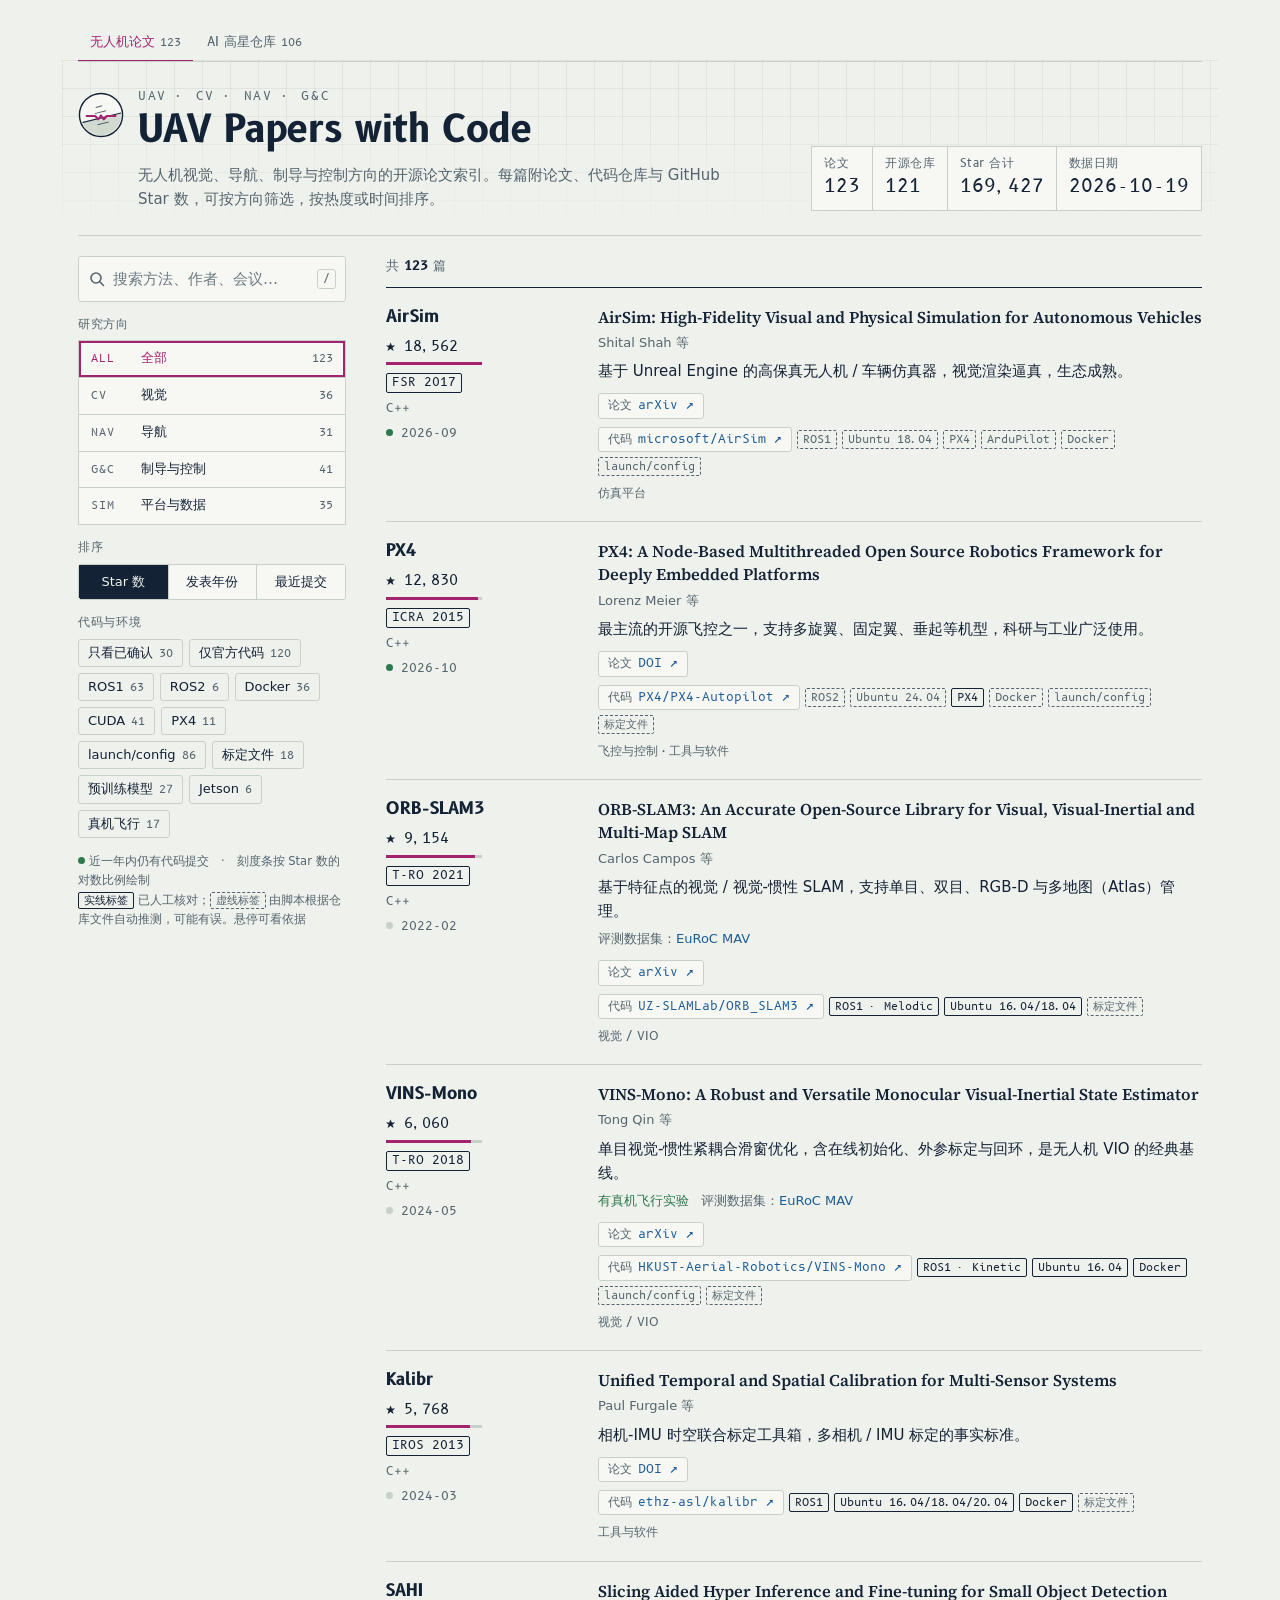
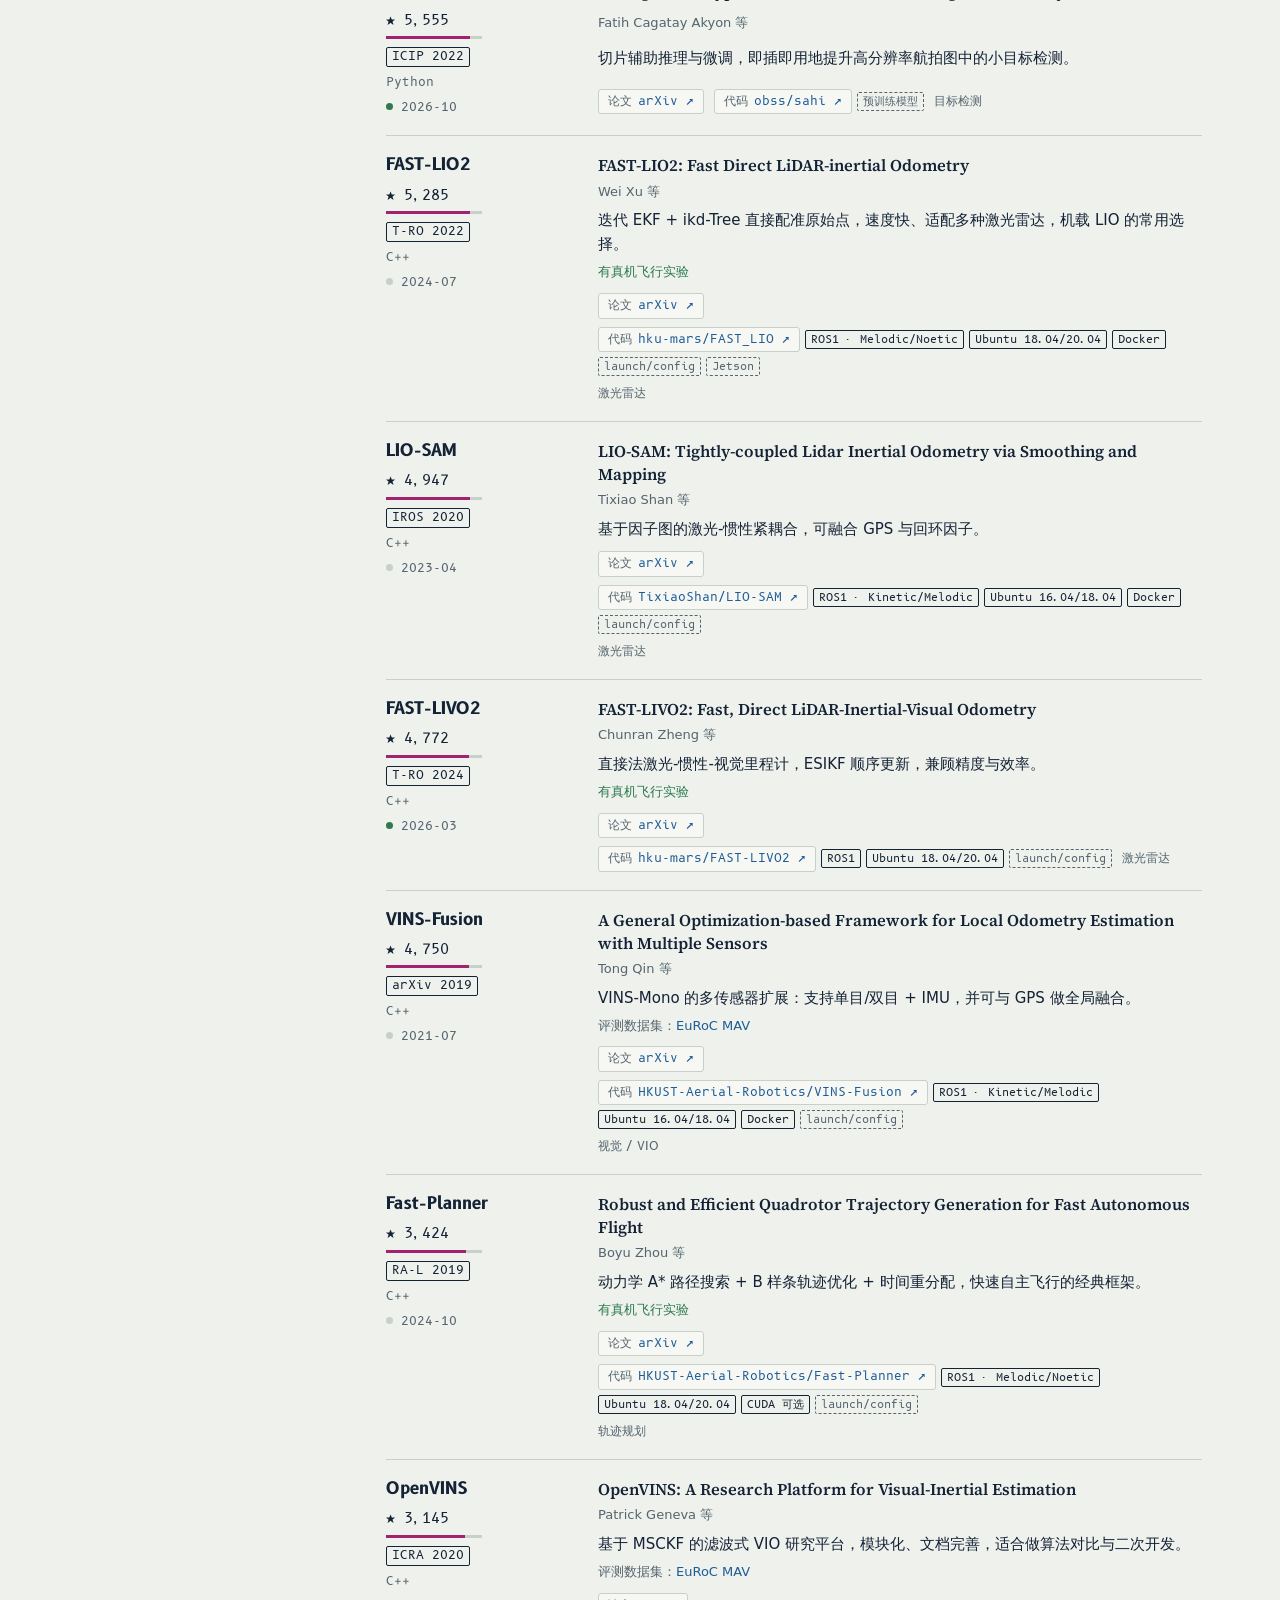
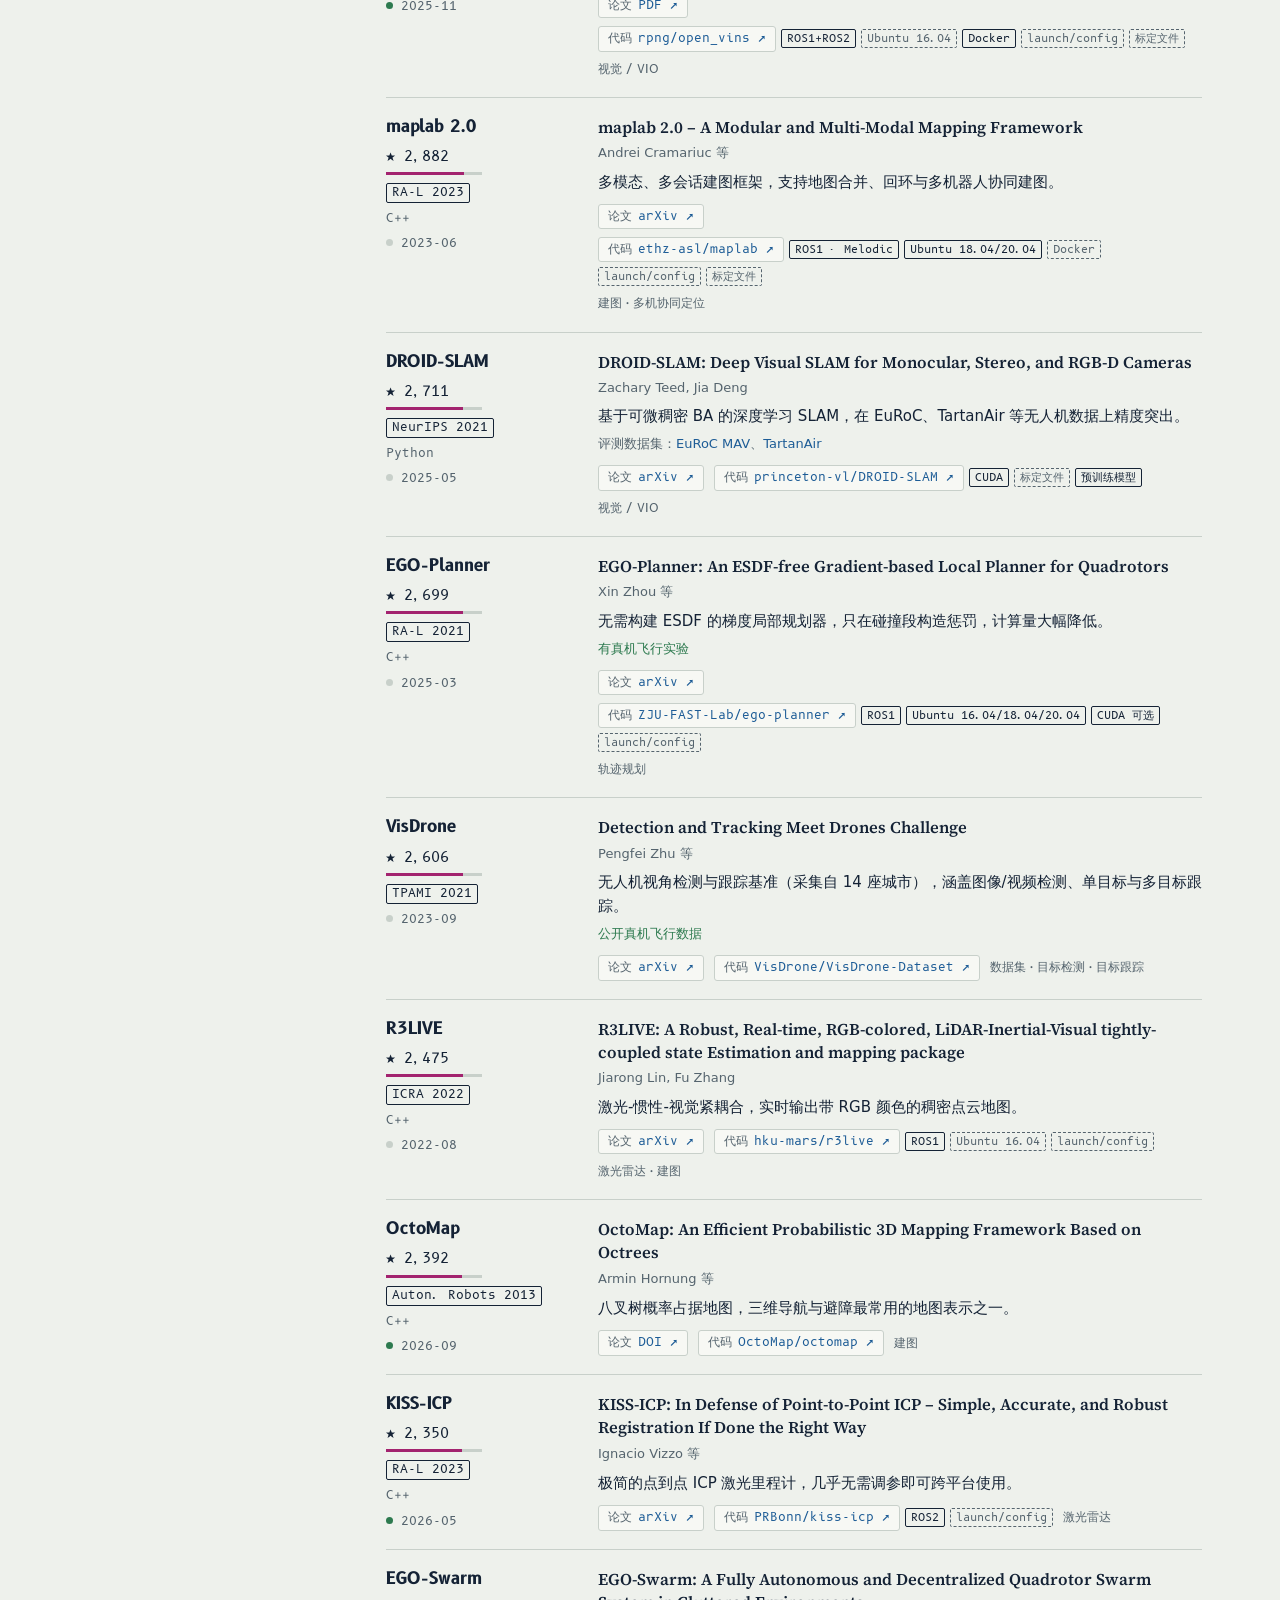
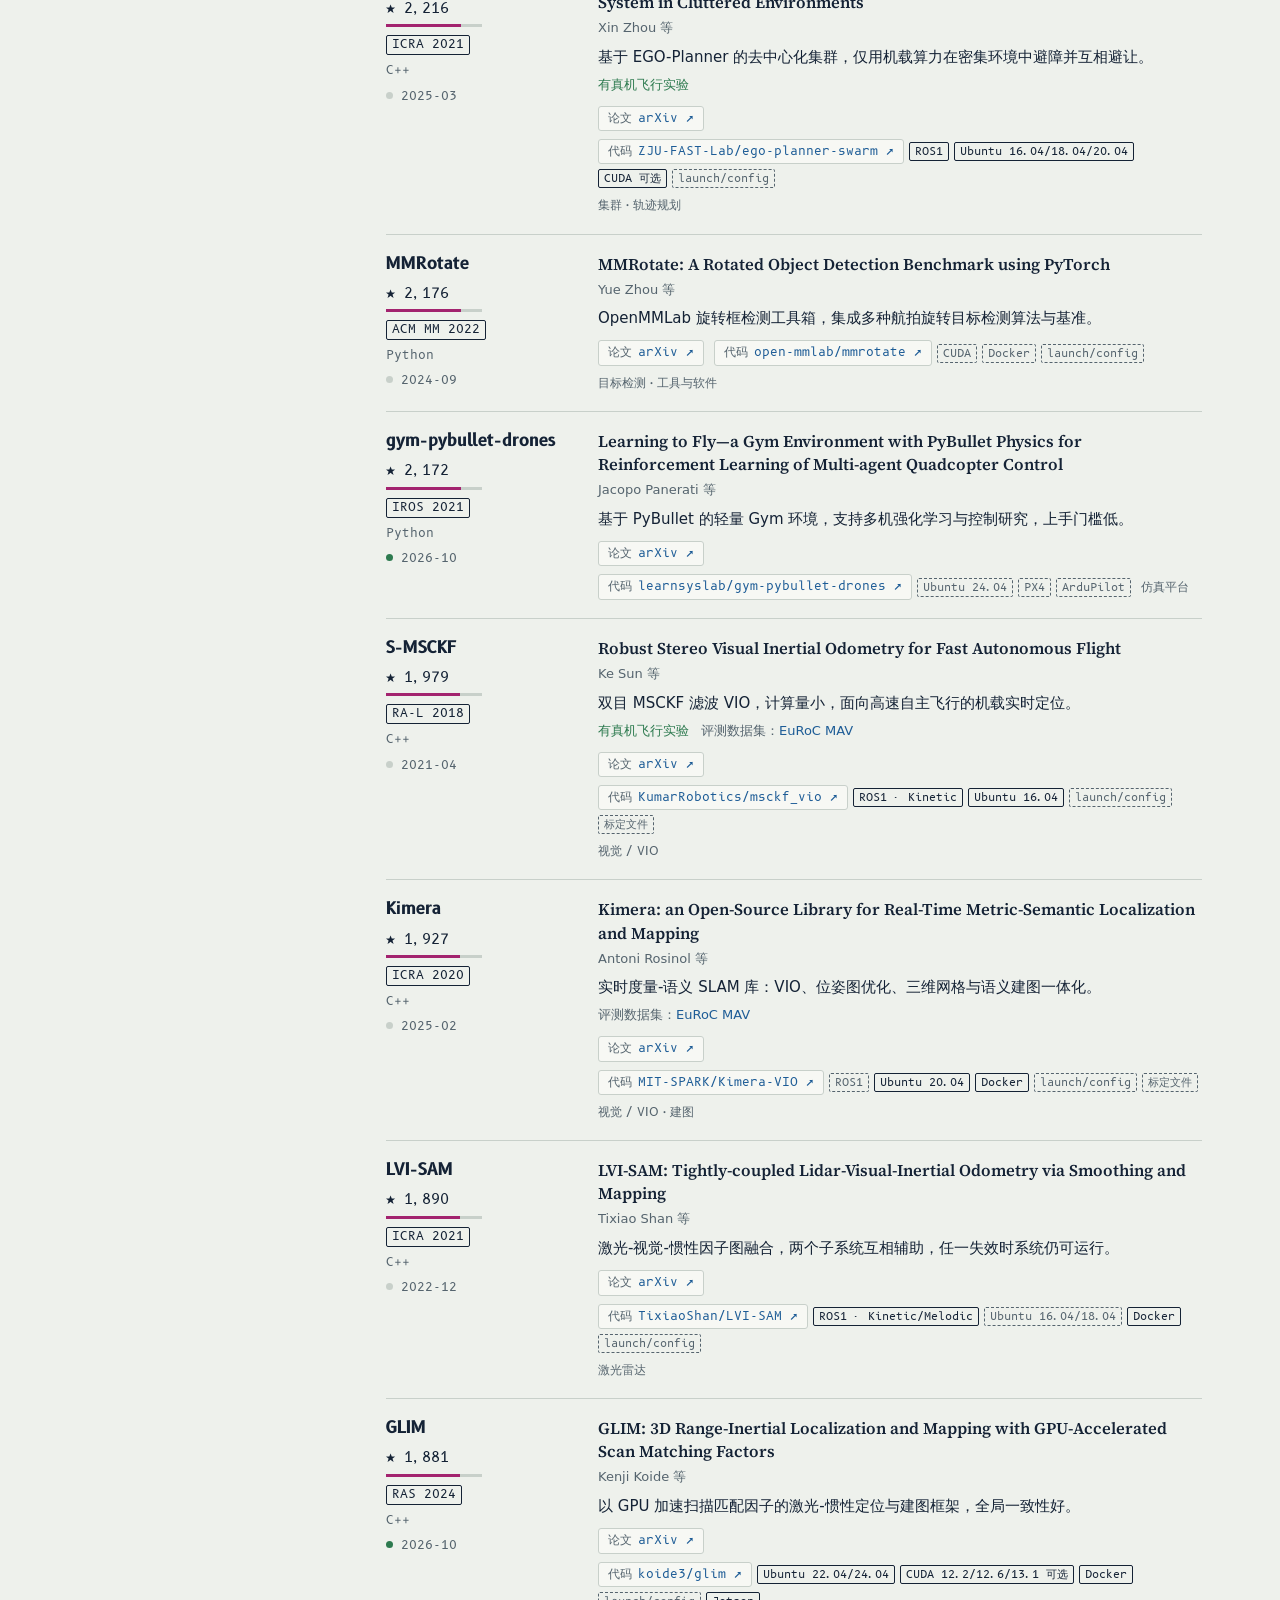
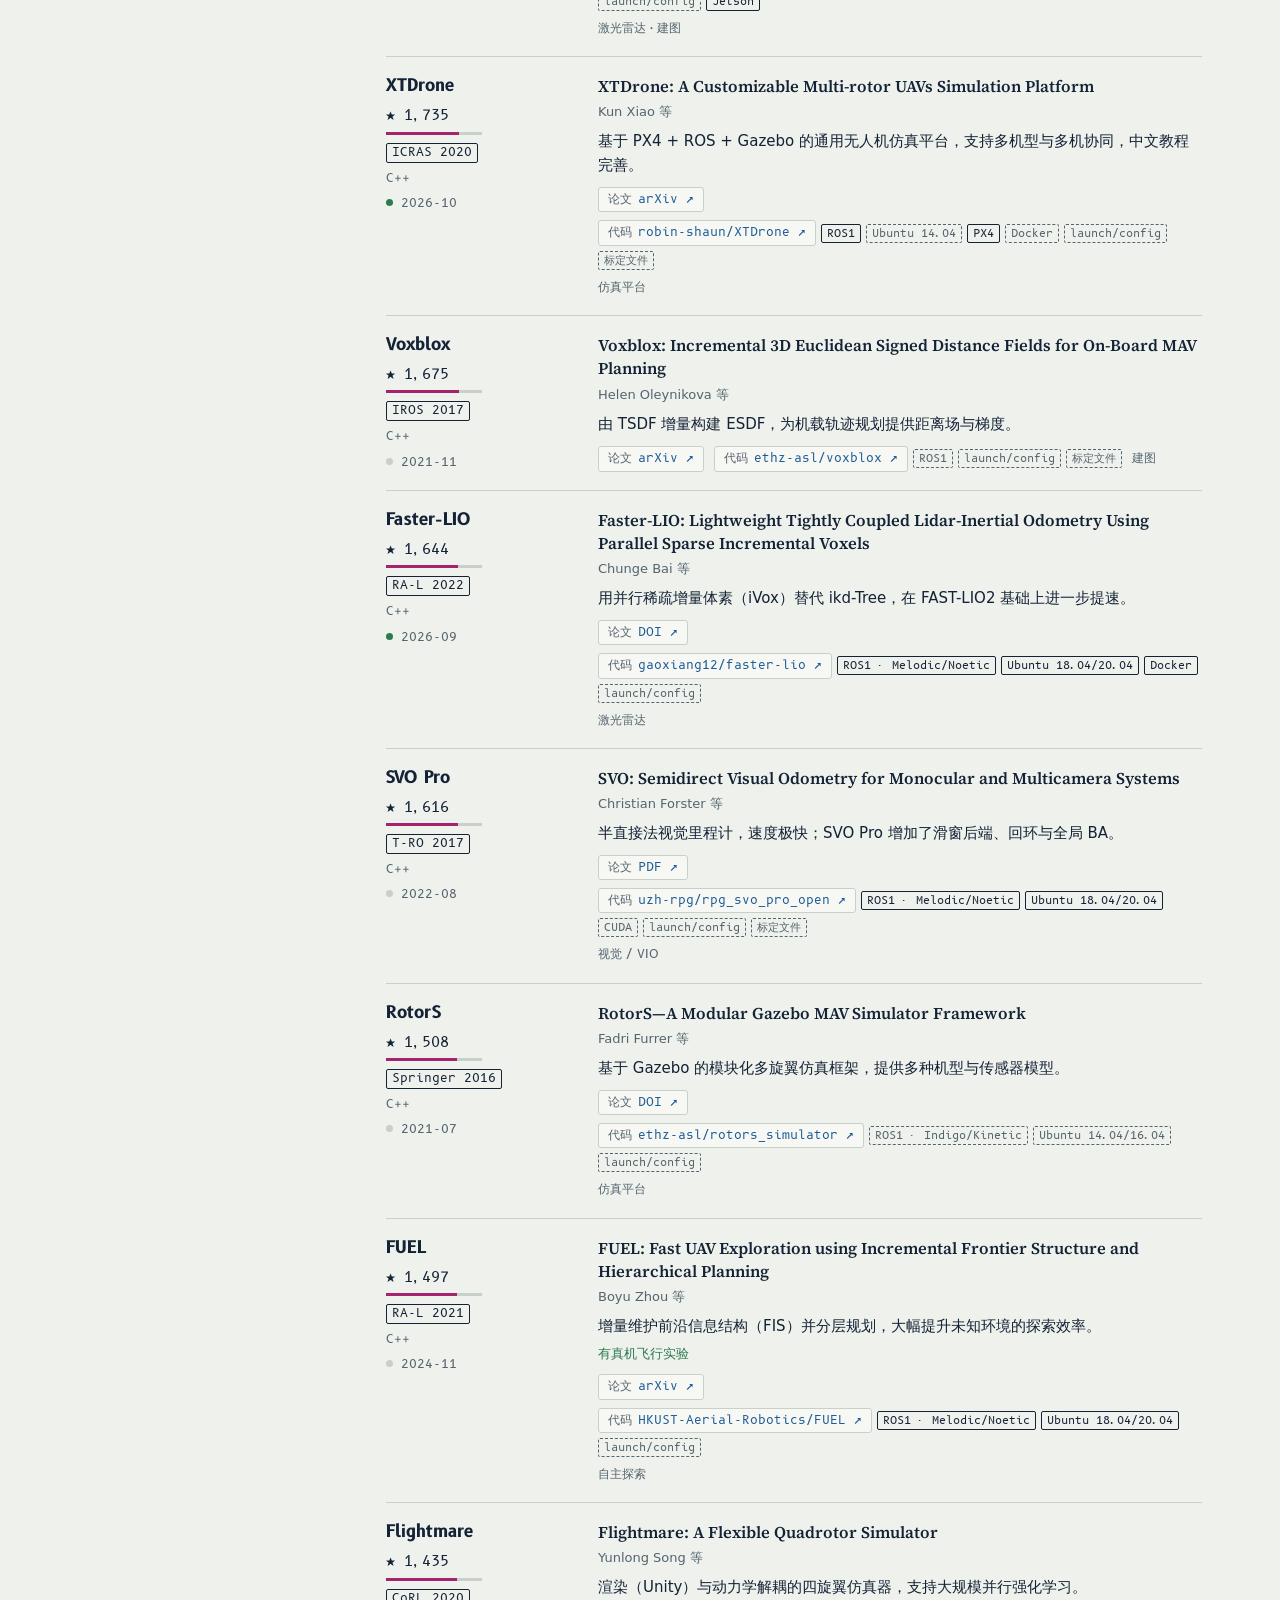
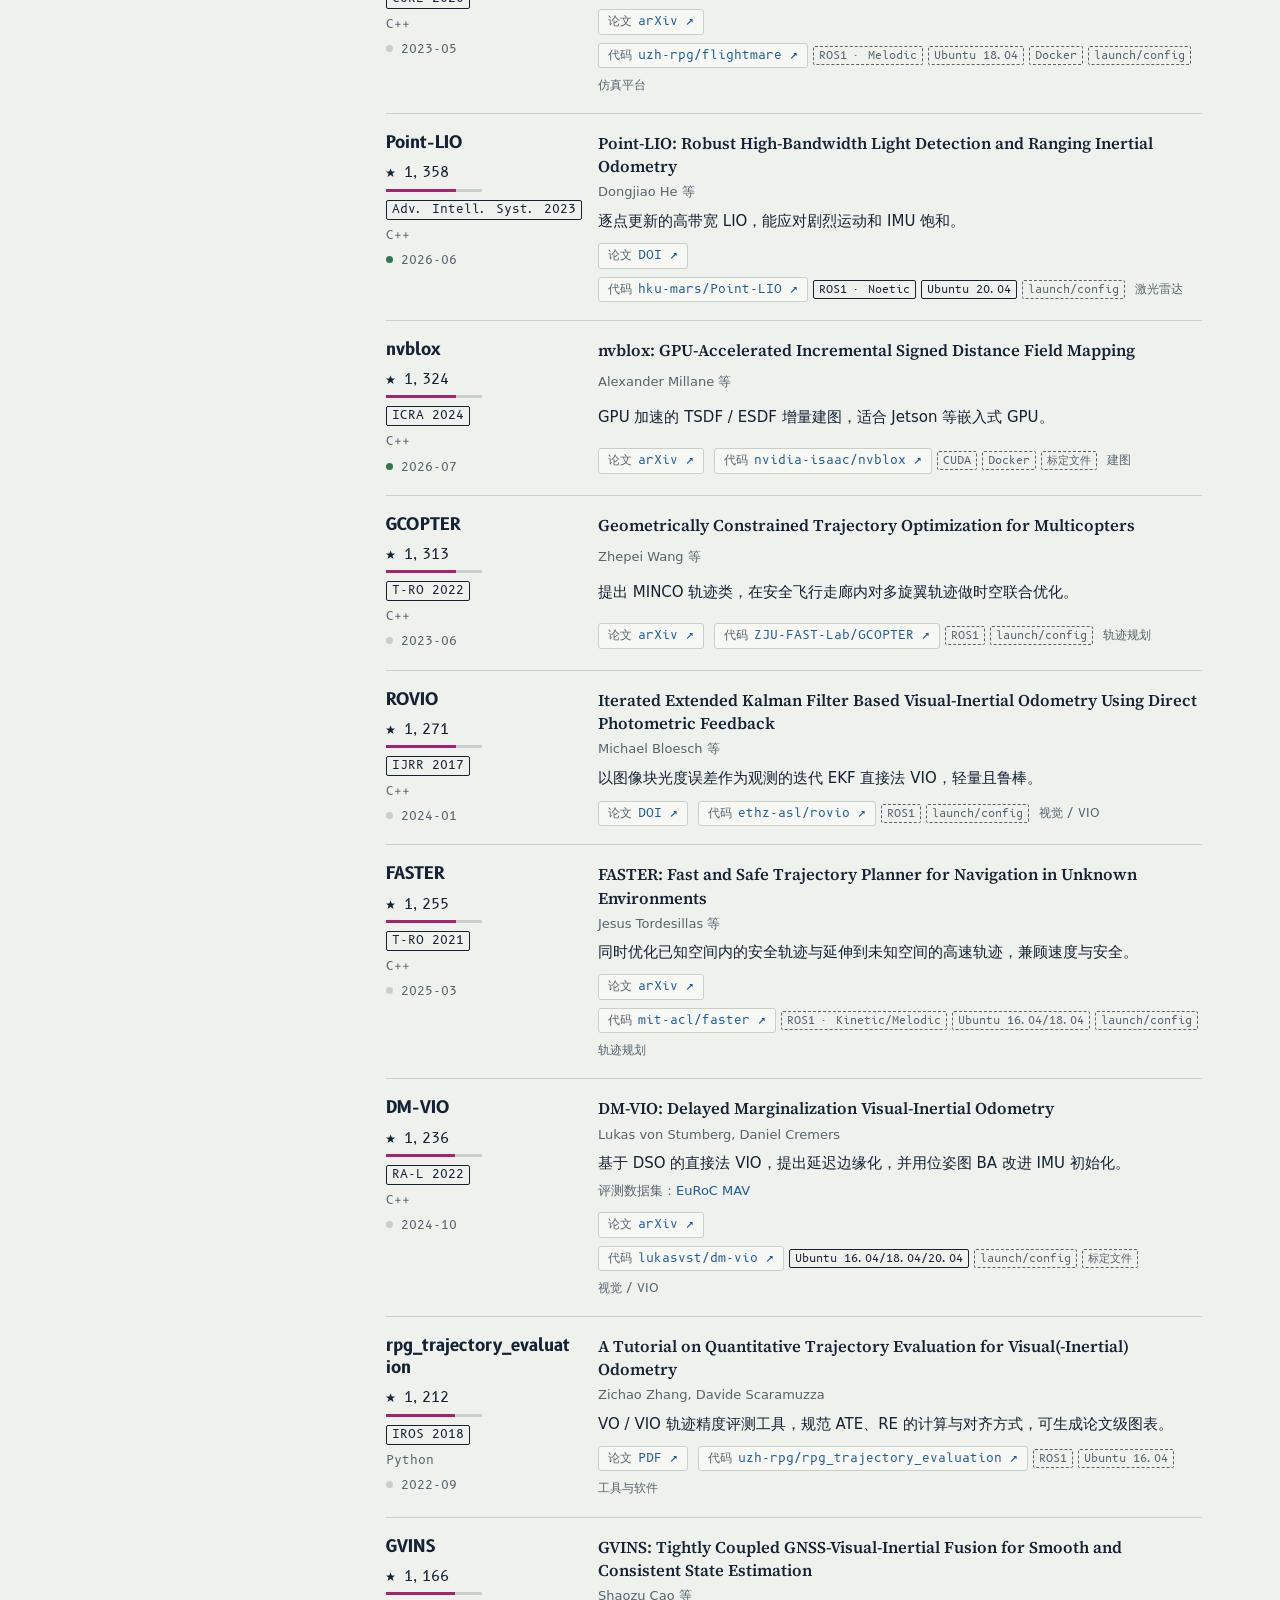
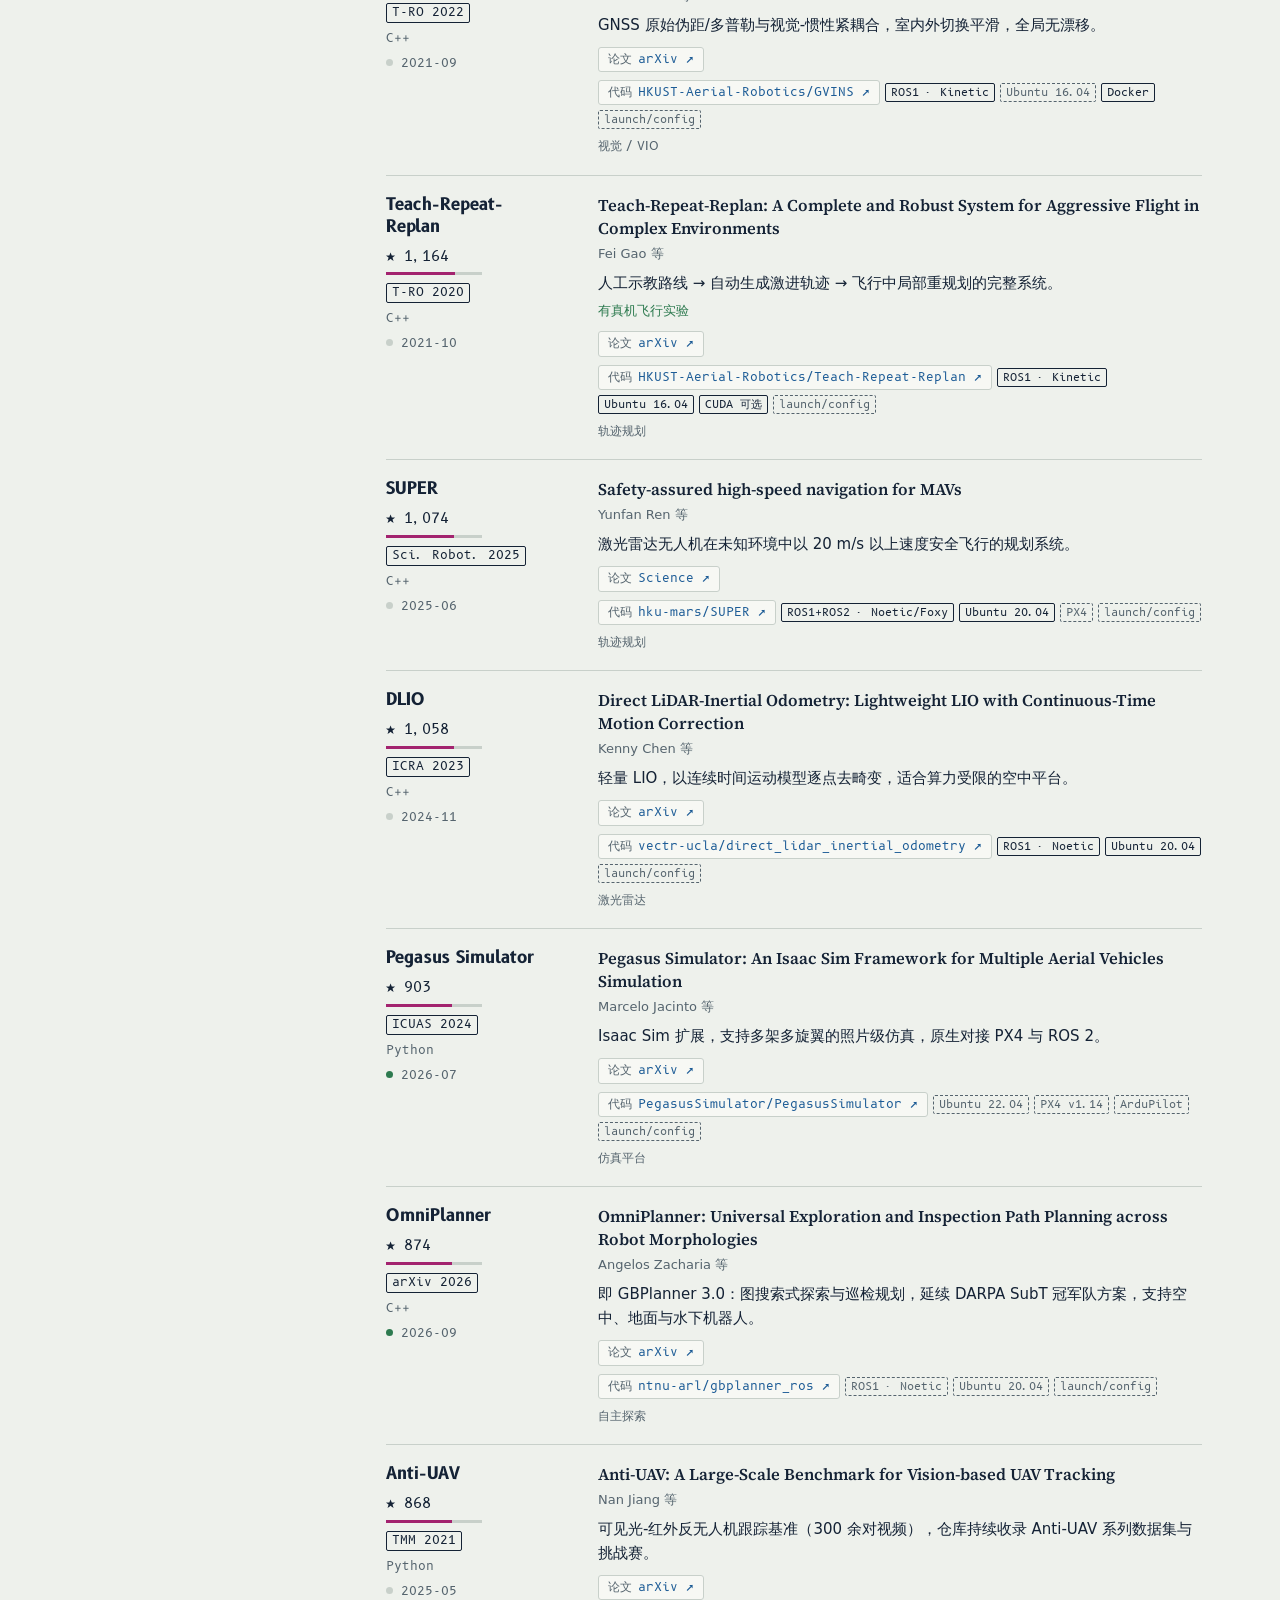
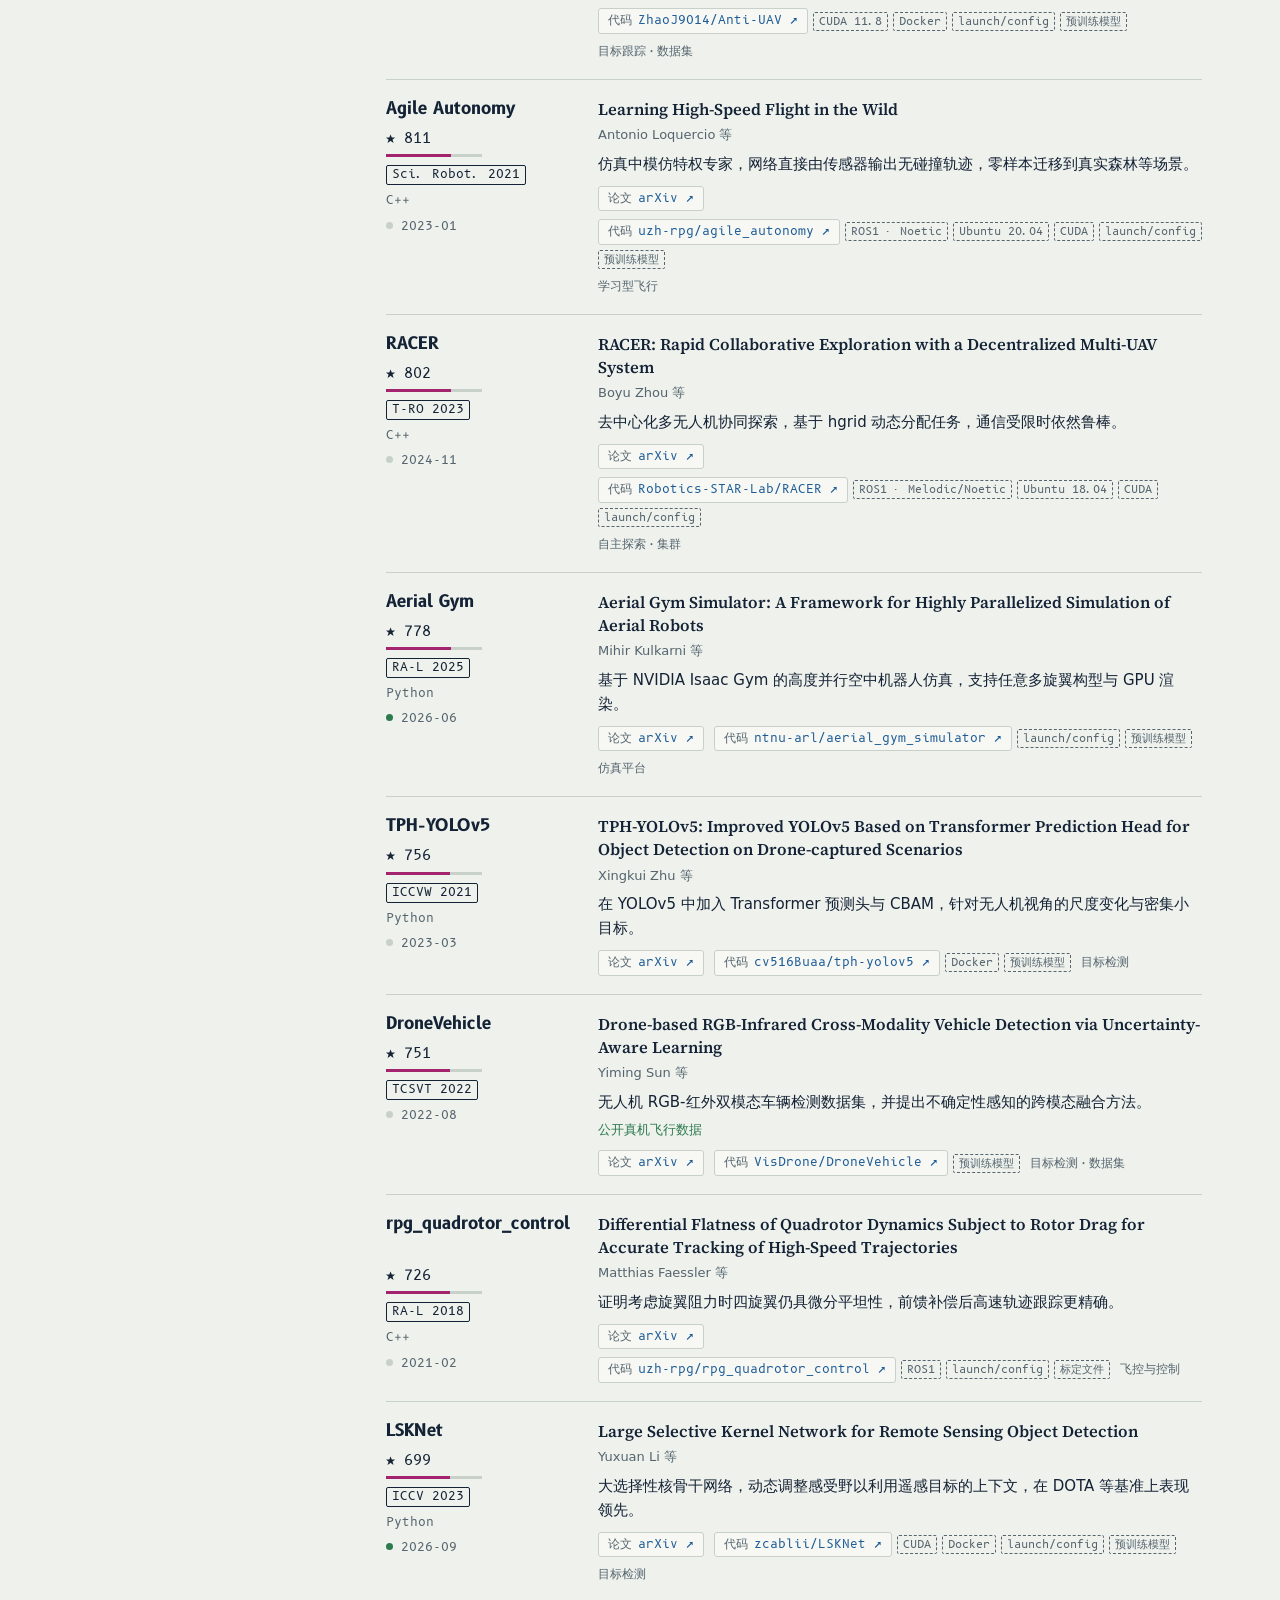
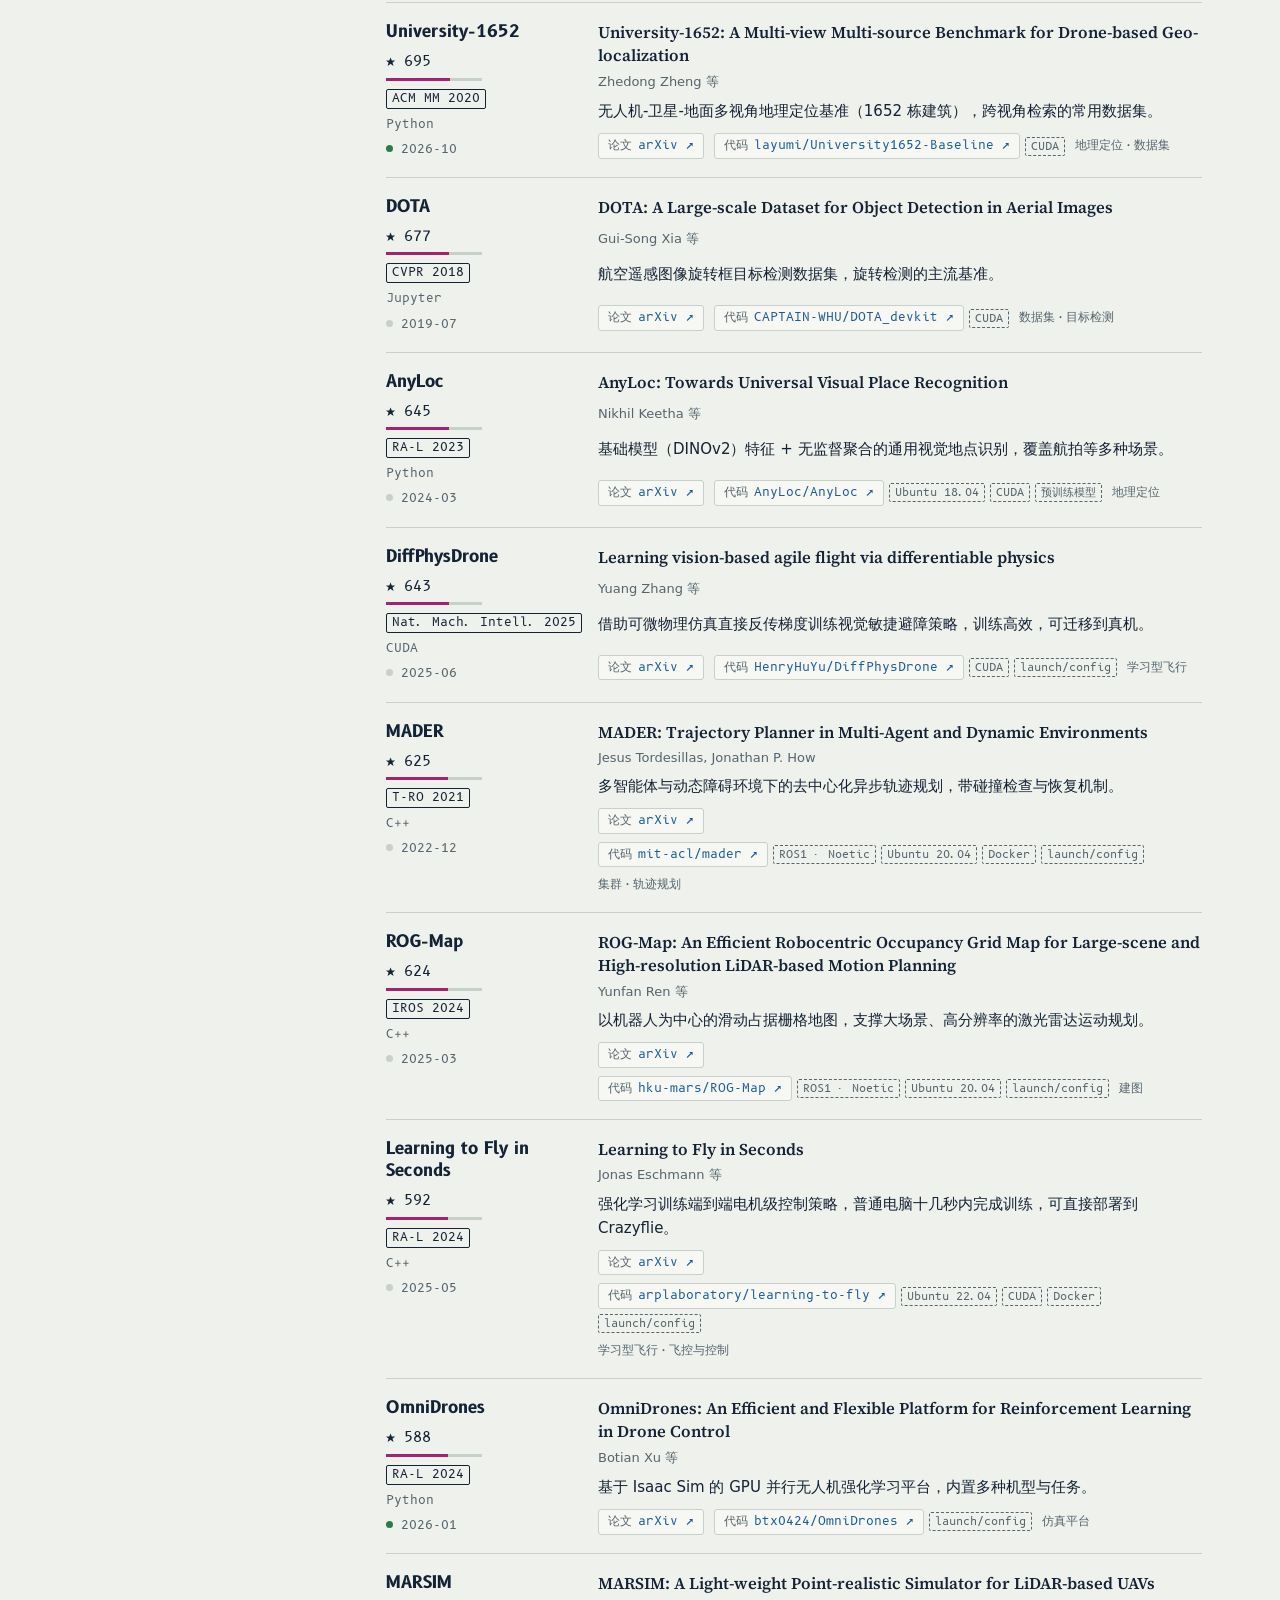
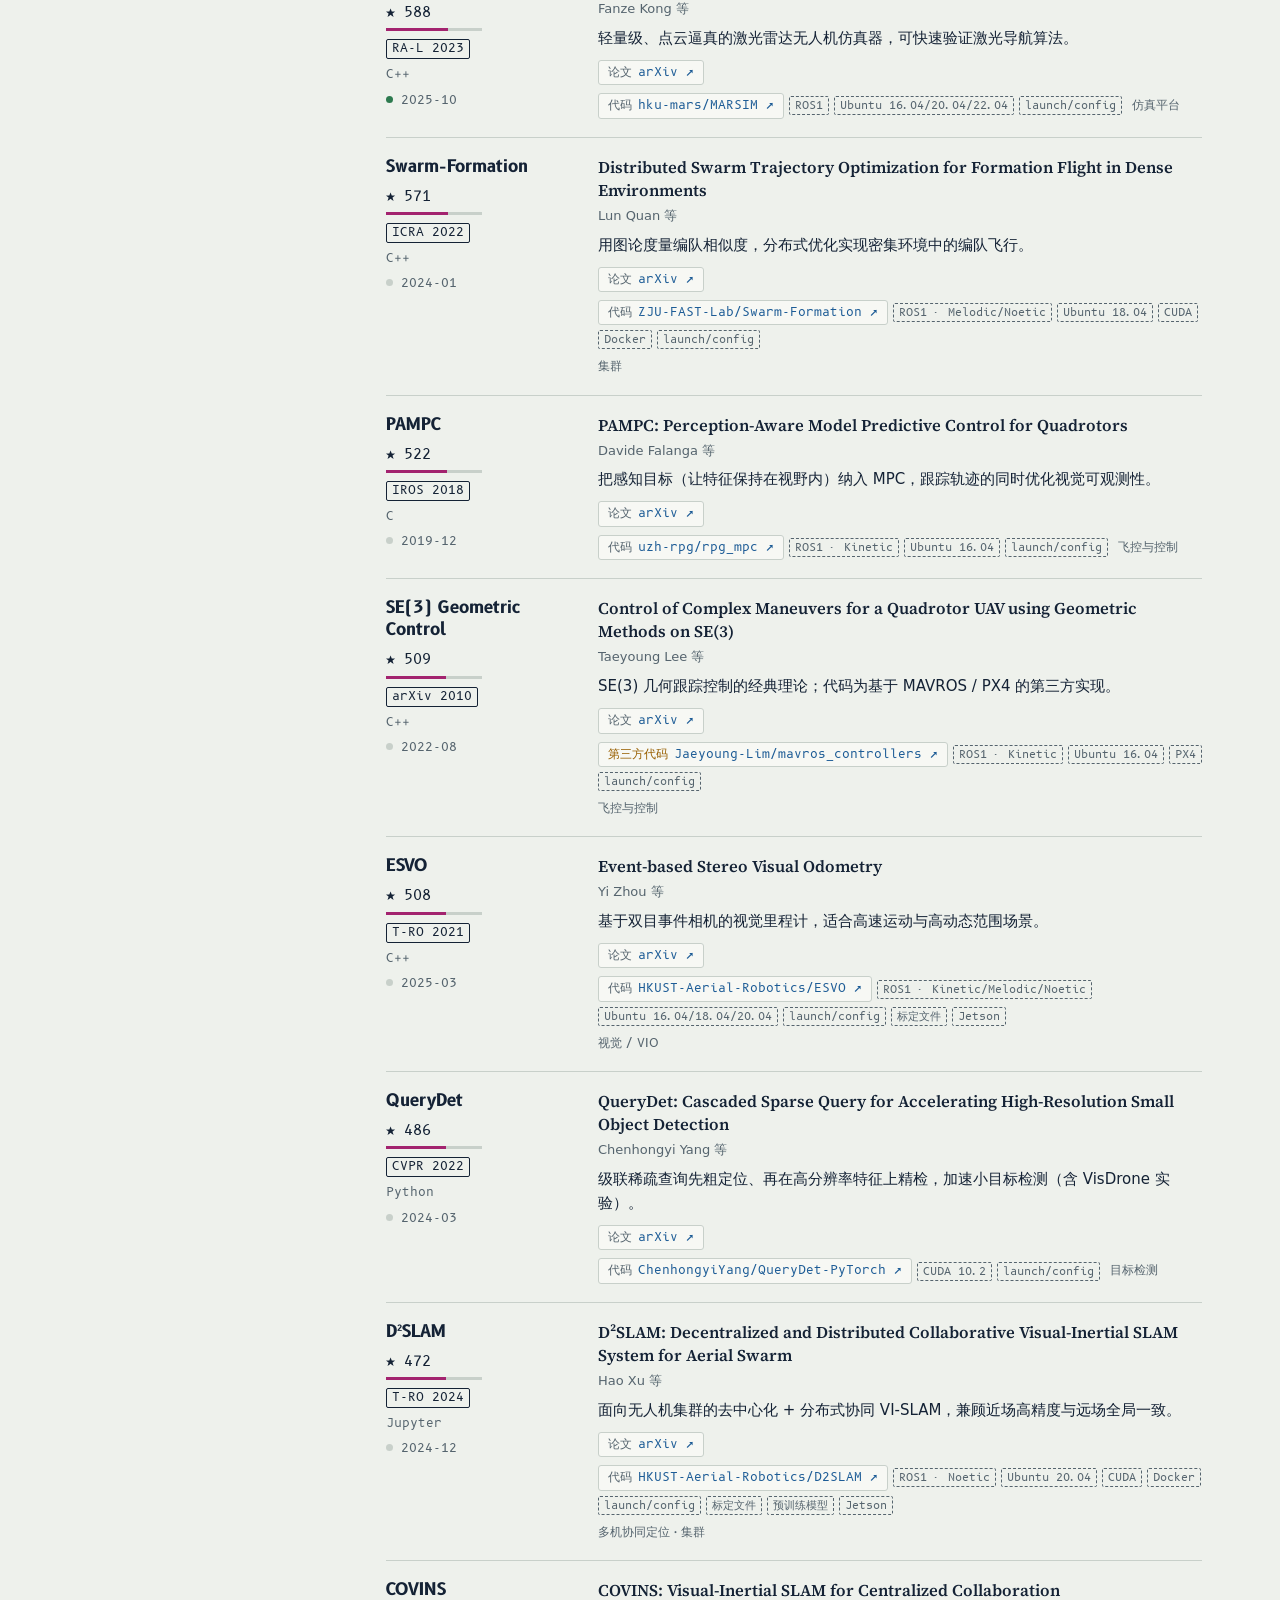
==== commit 0100c0f5: "chore: 刷新 Star 数、最近提交时间与环境检测（2026-10-19）" ====
--- a/index.html
+++ b/index.html
@@ -467,13 +467,13 @@
   </footer>
 </div>
 
-<script type="application/json" id="data">[{"id":"vins-mono-2018","kind":"method","name":"VINS-Mono","title":"VINS-Mono: A Robust and Versatile Monocular Visual-Inertial State Estimator","authors":"Tong Qin 等","venue":"T-RO","venue_full":"IEEE Transactions on Robotics","year":2018,"paper":"https://arxiv.org/abs/1708.03852","repos":[{"name":"HKUST-Aerial-Robotics/VINS-Mono","official":true,"sig":{"ros":"ros1","ros_distro":["kinetic"],"ubuntu":["16.04"],"docker":true,"launch_config":true,"calibration":true,"why":{"ros":"README 写明，2026-10-07 核对","ubuntu":"README 写明，2026-10-07 核对","docker":"README 写明，2026-10-07 核对","launch_config":"ar_demo/launch/3dm_bag.launch","calibration":"config/euroc/euroc_config_no_extrinsic.yaml","ros_distro":"README 写明，2026-10-07 核对"},"ok":["ros","ros_distro","ubuntu","docker"]}}],"subs":["vio"],"zh":"单目视觉-惯性紧耦合滑窗优化，含在线初始化、外参标定与回环，是无人机 VIO 的经典基线。","stars":6055,"lang":"C++","updated":"2024-05-23","real_flight":"experiment","evaluated_on":[["euroc-mav-2016","EuRoC MAV"]]},{"id":"vins-fusion-2019","kind":"method","name":"VINS-Fusion","title":"A General Optimization-based Framework for Local Odometry Estimation with Multiple Sensors","authors":"Tong Qin 等","venue":"arXiv","venue_full":"arXiv preprint","year":2019,"paper":"https://arxiv.org/abs/1901.03638","repos":[{"name":"HKUST-Aerial-Robotics/VINS-Fusion","official":true,"sig":{"ros":"ros1","ros_distro":["kinetic","melodic"],"ubuntu":["16.04","18.04"],"docker":true,"launch_config":true,"why":{"ros":"README 写明，2026-10-07 核对","ubuntu":"README 写明，2026-10-07 核对","docker":"README 写明，2026-10-07 核对","launch_config":"config/realsense_d435i/rs_camera.launch","ros_distro":"README 写明，2026-10-07 核对"},"ok":["ros","ros_distro","ubuntu","docker"]}}],"subs":["vio"],"zh":"VINS-Mono 的多传感器扩展：支持单目/双目 + IMU，并可与 GPS 做全局融合。","stars":4745,"lang":"C++","updated":"2021-07-26","evaluated_on":[["euroc-mav-2016","EuRoC MAV"]]},{"id":"orb-slam3-2021","kind":"method","name":"ORB-SLAM3","title":"ORB-SLAM3: An Accurate Open-Source Library for Visual, Visual-Inertial and Multi-Map SLAM","authors":"Carlos Campos 等","venue":"T-RO","venue_full":"IEEE Transactions on Robotics","year":2021,"paper":"https://arxiv.org/abs/2007.11898","repos":[{"name":"UZ-SLAMLab/ORB_SLAM3","official":true,"sig":{"ros":"ros1","ros_distro":["melodic"],"ubuntu":["16.04","18.04"],"calibration":true,"why":{"ros":"README 写明，2026-10-07 核对","ubuntu":"README 写明，2026-10-07 核对","calibration":"Examples/Calibration/recorder_empty/april_6x6_80x80cm_larues.yaml","ros_distro":"README 写明，2026-10-07 核对","note":"ROS 接口为可选示例"},"ok":["ros","ros_distro","ubuntu"]}}],"subs":["vio"],"zh":"基于特征点的视觉 / 视觉-惯性 SLAM，支持单目、双目、RGB-D 与多地图（Atlas）管理。","stars":9140,"lang":"C++","updated":"2022-02-10","evaluated_on":[["euroc-mav-2016","EuRoC MAV"]]},{"id":"openvins-2020","kind":"method","name":"OpenVINS","title":"OpenVINS: A Research Platform for Visual-Inertial Estimation","authors":"Patrick Geneva 等","venue":"ICRA","venue_full":"IEEE International Conference on Robotics and Automation","year":2020,"paper":"https://pgeneva.com/downloads/papers/Geneva2020ICRA.pdf","repos":[{"name":"rpng/open_vins","official":true,"sig":{"ros":"both","ubuntu":["16.04"],"docker":true,"launch_config":true,"calibration":true,"why":{"ros":"README 写明，2026-10-07 核对","ubuntu":"由 ROS 发行版推断","docker":"README 写明，2026-10-07 核对","launch_config":"ov_eval/launch/record.launch","calibration":"config/euroc_mav/kalibr_imu_chain.yaml"},"ok":["ros","docker"]}}],"subs":["vio"],"zh":"基于 MSCKF 的滤波式 VIO 研究平台，模块化、文档完善，适合做算法对比与二次开发。","stars":3133,"lang":"C++","updated":"2025-11-30","evaluated_on":[["euroc-mav-2016","EuRoC MAV"]]},{"id":"s-msckf-2018","kind":"method","name":"S-MSCKF","title":"Robust Stereo Visual Inertial Odometry for Fast Autonomous Flight","authors":"Ke Sun 等","venue":"RA-L","venue_full":"IEEE Robotics and Automation Letters","year":2018,"paper":"https://arxiv.org/abs/1712.00036","repos":[{"name":"KumarRobotics/msckf_vio","official":true,"sig":{"ros":"ros1","ros_distro":["kinetic"],"ubuntu":["16.04"],"launch_config":true,"calibration":true,"why":{"ros":"README 写明，2026-10-07 核对","ubuntu":"README 写明，2026-10-07 核对","launch_config":"launch/image_processor_euroc.launch","calibration":"config/camchain-imucam-euroc-noextrinsics.yaml","ros_distro":"README 写明，2026-10-07 核对"},"ok":["ros","ros_distro","ubuntu"]}}],"subs":["vio"],"zh":"双目 MSCKF 滤波 VIO，计算量小，面向高速自主飞行的机载实时定位。","stars":1977,"lang":"C++","updated":"2021-04-26","real_flight":"experiment","evaluated_on":[["euroc-mav-2016","EuRoC MAV"]]},{"id":"rovio-2017","kind":"method","name":"ROVIO","title":"Iterated Extended Kalman Filter Based Visual-Inertial Odometry Using Direct Photometric Feedback","authors":"Michael Bloesch 等","venue":"IJRR","venue_full":"The International Journal of Robotics Research","year":2017,"paper":"https://doi.org/10.1177/0278364917728574","repos":[{"name":"ethz-asl/rovio","official":true,"sig":{"ros":"ros1","launch_config":true,"why":{"ros":"package.xml 使用 catkin","launch_config":"launch/rovio_node.launch"}}}],"subs":["vio"],"zh":"以图像块光度误差作为观测的迭代 EKF 直接法 VIO，轻量且鲁棒。","stars":1270,"lang":"C++","updated":"2024-01-10"},{"id":"kimera-2020","kind":"method","name":"Kimera","title":"Kimera: an Open-Source Library for Real-Time Metric-Semantic Localization and Mapping","authors":"Antoni Rosinol 等","venue":"ICRA","venue_full":"IEEE International Conference on Robotics and Automation","year":2020,"paper":"https://arxiv.org/abs/1910.02490","repos":[{"name":"MIT-SPARK/Kimera-VIO","official":true,"sig":{"ros":"ros1","ubuntu":["20.04"],"docker":true,"launch_config":true,"calibration":true,"why":{"ros":"README 中有 roslaunch/catkin 命令","ubuntu":"README 写明，2026-10-07 核对","docker":"README 写明，2026-10-07 核对","launch_config":"params/D455/BackendParams.yaml","calibration":"scripts/kalibr/templates/camera.yaml"},"ok":["ubuntu","docker"]}}],"subs":["vio","map"],"zh":"实时度量-语义 SLAM 库：VIO、位姿图优化、三维网格与语义建图一体化。","stars":1925,"lang":"C++","updated":"2025-02-10","evaluated_on":[["euroc-mav-2016","EuRoC MAV"]]},{"id":"svo-pro-2017","kind":"method","name":"SVO Pro","title":"SVO: Semidirect Visual Odometry for Monocular and Multicamera Systems","authors":"Christian Forster 等","venue":"T-RO","venue_full":"IEEE Transactions on Robotics","year":2017,"paper":"https://rpg.ifi.uzh.ch/docs/TRO17_Forster-SVO.pdf","repos":[{"name":"uzh-rpg/rpg_svo_pro_open","official":true,"sig":{"ros":"ros1","ros_distro":["melodic","noetic"],"ubuntu":["18.04","20.04"],"cuda":true,"launch_config":true,"calibration":true,"why":{"ros":"README 写明，2026-10-07 核对","ubuntu":"README 写明，2026-10-07 核对","cuda":"含 .cu 源文件","launch_config":"svo_ros/launch/euroc_global_map_mono.launch","calibration":"svo_ros/param/calib/bluefox_25000826_fisheye.yaml","ros_distro":"README 写明，2026-10-07 核对"},"ok":["ros","ros_distro","ubuntu"]}}],"subs":["vio"],"zh":"半直接法视觉里程计，速度极快；SVO Pro 增加了滑窗后端、回环与全局 BA。","stars":1613,"lang":"C++","updated":"2022-08-04"},{"id":"dm-vio-2022","kind":"method","name":"DM-VIO","title":"DM-VIO: Delayed Marginalization Visual-Inertial Odometry","authors":"Lukas von Stumberg, Daniel Cremers","venue":"RA-L","venue_full":"IEEE Robotics and Automation Letters","year":2022,"paper":"https://arxiv.org/abs/2201.04114","repos":[{"name":"lukasvst/dm-vio","official":true,"sig":{"ubuntu":["16.04","18.04","20.04"],"launch_config":true,"calibration":true,"why":{"ubuntu":"README 写明，2026-10-07 核对","launch_config":"configs/4seasons.yaml","calibration":"configs/pcalib_linear_8bit.txt","note":"ROS 接口在 dm-vio-ros 仓库"},"ok":["ubuntu"]}}],"subs":["vio"],"zh":"基于 DSO 的直接法 VIO，提出延迟边缘化，并用位姿图 BA 改进 IMU 初始化。","stars":1236,"lang":"C++","updated":"2024-10-27","evaluated_on":[["euroc-mav-2016","EuRoC MAV"]]},{"id":"droid-slam-2021","kind":"method","name":"DROID-SLAM","title":"DROID-SLAM: Deep Visual SLAM for Monocular, Stereo, and RGB-D Cameras","authors":"Zachary Teed, Jia Deng","venue":"NeurIPS","venue_full":"Conference on Neural Information Processing Systems","year":2021,"paper":"https://arxiv.org/abs/2108.10869","repos":[{"name":"princeton-vl/DROID-SLAM","official":true,"sig":{"cuda":"required","calibration":true,"pretrained":true,"why":{"cuda":"README 写明，2026-10-07 核对","calibration":"calib/barn.txt","pretrained":"README 写明，2026-10-07 核对"},"ok":["cuda","pretrained"]}}],"subs":["vio"],"zh":"基于可微稠密 BA 的深度学习 SLAM，在 EuRoC、TartanAir 等无人机数据上精度突出。","stars":2708,"lang":"Python","updated":"2025-05-05","evaluated_on":[["euroc-mav-2016","EuRoC MAV"],["tartanair-2020","TartanAir"]]},{"id":"esvo-2021","kind":"method","name":"ESVO","title":"Event-based Stereo Visual Odometry","authors":"Yi Zhou 等","venue":"T-RO","venue_full":"IEEE Transactions on Robotics","year":2021,"paper":"https://arxiv.org/abs/2007.15548","repos":[{"name":"HKUST-Aerial-Robotics/ESVO","official":true,"sig":{"ros":"ros1","ros_distro":["kinetic","melodic","noetic"],"ubuntu":["16.04","18.04","20.04"],"launch_config":true,"calibration":true,"jetson":true,"why":{"ros":"package.xml 使用 catkin","ubuntu":"README / Dockerfile 中写明","launch_config":"esvo_core/launch/mvstereo/mvstereo_rpg.launch","calibration":"esvo_core/calib/hkust/left.yaml","jetson":"README 中提到 Jetson"}}}],"subs":["vio"],"zh":"基于双目事件相机的视觉里程计，适合高速运动与高动态范围场景。","stars":508,"lang":"C++","updated":"2025-03-20","tags":["事件相机"]},{"id":"gvins-2022","kind":"method","name":"GVINS","title":"GVINS: Tightly Coupled GNSS-Visual-Inertial Fusion for Smooth and Consistent State Estimation","authors":"Shaozu Cao 等","venue":"T-RO","venue_full":"IEEE Transactions on Robotics","year":2022,"paper":"https://arxiv.org/abs/2103.07899","repos":[{"name":"HKUST-Aerial-Robotics/GVINS","official":true,"sig":{"ros":"ros1","ros_distro":["kinetic"],"ubuntu":["16.04"],"docker":true,"launch_config":true,"why":{"ros":"README 写明，2026-10-07 核对","ubuntu":"由 ROS 发行版推断","docker":"README 写明，2026-10-07 核对","launch_config":"estimator/launch/simulator.launch","ros_distro":"README 写明，2026-10-07 核对"},"ok":["ros","ros_distro","docker"]}}],"subs":["vio"],"zh":"GNSS 原始伪距/多普勒与视觉-惯性紧耦合，室内外切换平滑，全局无漂移。","stars":1165,"lang":"C++","updated":"2021-09-02","tags":["GNSS"]},{"id":"omni-swarm-2022","kind":"method","name":"Omni-swarm","title":"Omni-Swarm: A Decentralized Omnidirectional Visual-Inertial-UWB State Estimation System for Aerial Swarms","authors":"Hao Xu 等","venue":"T-RO","venue_full":"IEEE Transactions on Robotics","year":2022,"paper":"https://arxiv.org/abs/2103.04131","repos":[{"name":"HKUST-Aerial-Robotics/Omni-swarm","official":true,"sig":{"ros":"ros1","ubuntu":["18.04"],"launch_config":true,"jetson":true,"why":{"ros":"package.xml 使用 catkin","ubuntu":"README / Dockerfile 中写明","launch_config":"localization_proxy/launch/uwb_comm-test.launch","jetson":"README 中提到 TX2"}}}],"subs":["coll","swarm"],"zh":"全向视觉 + IMU + UWB 的去中心化集群状态估计，同时给出相对与全局位姿。","stars":289,"lang":"Jupyter","updated":"2022-07-03","tags":["UWB"]},{"id":"d2slam-2024","kind":"method","name":"D²SLAM","title":"D²SLAM: Decentralized and Distributed Collaborative Visual-Inertial SLAM System for Aerial Swarm","authors":"Hao Xu 等","venue":"T-RO","venue_full":"IEEE Transactions on Robotics","year":2024,"paper":"https://arxiv.org/abs/2211.01538","repos":[{"name":"HKUST-Aerial-Robotics/D2SLAM","official":true,"sig":{"ros":"ros1","ros_distro":["noetic"],"ubuntu":["20.04"],"cuda":true,"docker":true,"launch_config":true,"calibration":true,"jetson":true,"pretrained":true,"why":{"ros":"package.xml 使用 catkin","ubuntu":"由 ROS 发行版推断","cuda":"README 中提到 CUDA","docker":"docker/Dockerfile.arm64_base_ros1_noetic","launch_config":"d2comm/launch/d2comm.launch","calibration":"config/GRACO/GRACO_calib.yaml","jetson":"README 中提到 Jetson","pretrained":"models/hitnet_series/hitnet_1x240x320_model_float16_quant.onnx"}}}],"subs":["coll","swarm"],"zh":"面向无人机集群的去中心化 + 分布式协同 VI-SLAM，兼顾近场高精度与远场全局一致。","stars":471,"lang":"Jupyter","updated":"2024-12-13"},{"id":"covins-2021","kind":"method","name":"COVINS","title":"COVINS: Visual-Inertial SLAM for Centralized Collaboration","authors":"Patrik Schmuck 等","venue":"ISMAR","venue_full":"IEEE International Symposium on Mixed and Augmented Reality","year":2021,"paper":"https://arxiv.org/abs/2108.05756","repos":[{"name":"v4rl-ucy/covins","official":true,"sig":{"ros":"ros1","ros_distro":["melodic","noetic"],"ubuntu":["20.04"],"docker":true,"launch_config":true,"why":{"ros":"package.xml 使用 catkin","ubuntu":"README / Dockerfile 中写明","docker":"docker/Dockerfile","launch_config":"covins_backend/launch/tf.launch"}}}],"subs":["coll"],"zh":"中心化协同 VI-SLAM 后端，支持多个智能体协同建图与地图融合。","stars":461,"lang":"C++","updated":"2023-05-28"},{"id":"maplab-2-0-2023","kind":"method","name":"maplab 2.0","title":"maplab 2.0 – A Modular and Multi-Modal Mapping Framework","authors":"Andrei Cramariuc 等","venue":"RA-L","venue_full":"IEEE Robotics and Automation Letters","year":2023,"paper":"https://arxiv.org/abs/2212.00654","repos":[{"name":"ethz-asl/maplab","official":true,"sig":{"ros":"ros1","ros_distro":["melodic"],"ubuntu":["18.04","20.04"],"docker":true,"launch_config":true,"calibration":true,"why":{"ros":"README 写明，2026-10-07 核对","ubuntu":"README 写明，2026-10-07 核对","docker":"deploy/Dockerfile","launch_config":"applications/maplab-node/launch/euroc/euroc-maplab-node-w-rovioli.launch","calibration":"maplab-launch/config/alphasense-dev-kit/calib/alphasense-dev-kit-okvis.yaml","ros_distro":"README 写明，2026-10-07 核对"},"ok":["ros","ros_distro","ubuntu"]}}],"subs":["map","coll"],"zh":"多模态、多会话建图框架，支持地图合并、回环与多机器人协同建图。","stars":2879,"lang":"C++","updated":"2023-06-18"},{"id":"fast-lio2-2022","kind":"method","name":"FAST-LIO2","title":"FAST-LIO2: Fast Direct LiDAR-inertial Odometry","authors":"Wei Xu 等","venue":"T-RO","venue_full":"IEEE Transactions on Robotics","year":2022,"paper":"https://arxiv.org/abs/2107.06829","repos":[{"name":"hku-mars/FAST_LIO","official":true,"sig":{"ros":"ros1","ros_distro":["melodic","noetic"],"ubuntu":["18.04","20.04"],"docker":true,"launch_config":true,"jetson":true,"why":{"ros":"README 写明，2026-10-07 核对","ubuntu":"README 写明，2026-10-07 核对","launch_config":"launch/gdb_debug_example.launch","jetson":"README 中提到 TX2","ros_distro":"README 写明，2026-10-07 核对","docker":"README 写明，2026-10-07 核对","note":"README 要求 Ubuntu ≥ 16.04、ROS ≥ Melodic"},"ok":["ros","ros_distro","ubuntu","docker"]}}],"subs":["lio"],"zh":"迭代 EKF + ikd-Tree 直接配准原始点，速度快、适配多种激光雷达，机载 LIO 的常用选择。","stars":5264,"lang":"C++","updated":"2024-07-23","real_flight":"experiment"},{"id":"lio-sam-2020","kind":"method","name":"LIO-SAM","title":"LIO-SAM: Tightly-coupled Lidar Inertial Odometry via Smoothing and Mapping","authors":"Tixiao Shan 等","venue":"IROS","venue_full":"IEEE/RSJ International Conference on Intelligent Robots and Systems","year":2020,"paper":"https://arxiv.org/abs/2007.00258","repos":[{"name":"TixiaoShan/LIO-SAM","official":true,"sig":{"ros":"ros1","ros_distro":["kinetic","melodic"],"ubuntu":["16.04","18.04"],"docker":true,"launch_config":true,"why":{"ros":"README 写明，2026-10-07 核对","ubuntu":"README 写明，2026-10-07 核对","docker":"README 写明，2026-10-07 核对","launch_config":"launch/include/module_loam.launch","ros_distro":"README 写明，2026-10-07 核对"},"ok":["ros","ros_distro","ubuntu","docker"]}}],"subs":["lio"],"zh":"基于因子图的激光-惯性紧耦合，可融合 GPS 与回环因子。","stars":4941,"lang":"C++","updated":"2023-04-17"},{"id":"lvi-sam-2021","kind":"method","name":"LVI-SAM","title":"LVI-SAM: Tightly-coupled Lidar-Visual-Inertial Odometry via Smoothing and Mapping","authors":"Tixiao Shan 等","venue":"ICRA","venue_full":"IEEE International Conference on Robotics and Automation","year":2021,"paper":"https://arxiv.org/abs/2104.10831","repos":[{"name":"TixiaoShan/LVI-SAM","official":true,"sig":{"ros":"ros1","ros_distro":["kinetic","melodic"],"ubuntu":["16.04","18.04"],"docker":true,"launch_config":true,"why":{"ros":"README 写明，2026-10-07 核对","ubuntu":"由 ROS 发行版推断","docker":"README 写明，2026-10-07 核对","launch_config":"launch/include/module_robot_state_publisher.launch","ros_distro":"README 写明，2026-10-07 核对"},"ok":["ros","ros_distro","docker"]}}],"subs":["lio"],"zh":"激光-视觉-惯性因子图融合，两个子系统互相辅助，任一失效时系统仍可运行。","stars":1887,"lang":"C++","updated":"2022-12-17"},{"id":"r3live-2022","kind":"method","name":"R3LIVE","title":"R3LIVE: A Robust, Real-time, RGB-colored, LiDAR-Inertial-Visual tightly-coupled state Estimation and mapping package","authors":"Jiarong Lin, Fu Zhang","venue":"ICRA","venue_full":"IEEE International Conference on Robotics and Automation","year":2022,"paper":"https://arxiv.org/abs/2109.07982","repos":[{"name":"hku-mars/r3live","official":true,"sig":{"ros":"ros1","ubuntu":["16.04"],"launch_config":true,"why":{"ros":"README 写明，2026-10-07 核对","ubuntu":"由 ROS 发行版推断","launch_config":"r3live/launch/r3live_bag.launch"},"ok":["ros"]}}],"subs":["lio","map"],"zh":"激光-惯性-视觉紧耦合，实时输出带 RGB 颜色的稠密点云地图。","stars":2468,"lang":"C++","updated":"2022-08-24"},{"id":"fast-livo2-2024","kind":"method","name":"FAST-LIVO2","title":"FAST-LIVO2: Fast, Direct LiDAR-Inertial-Visual Odometry","authors":"Chunran Zheng 等","venue":"T-RO","venue_full":"IEEE Transactions on Robotics","year":2024,"paper":"https://arxiv.org/abs/2408.14035","repos":[{"name":"hku-mars/FAST-LIVO2","official":true,"sig":{"ros":"ros1","ubuntu":["18.04","20.04"],"launch_config":true,"why":{"ros":"README 写明，2026-10-07 核对","ubuntu":"README 写明，2026-10-07 核对","launch_config":"launch/mapping_avia.launch"},"ok":["ros","ubuntu"]}}],"subs":["lio"],"zh":"直接法激光-惯性-视觉里程计，ESIKF 顺序更新，兼顾精度与效率。","stars":4736,"lang":"C++","updated":"2026-03-08","real_flight":"experiment"},{"id":"point-lio-2023","kind":"method","name":"Point-LIO","title":"Point-LIO: Robust High-Bandwidth Light Detection and Ranging Inertial Odometry","authors":"Dongjiao He 等","venue":"Adv. Intell. Syst.","venue_full":"Advanced Intelligent Systems","year":2023,"paper":"https://doi.org/10.1002/aisy.202200459","repos":[{"name":"hku-mars/Point-LIO","official":true,"sig":{"ros":"ros1","ros_distro":["noetic"],"ubuntu":["20.04"],"launch_config":true,"why":{"ros":"README 写明，2026-10-07 核对","ubuntu":"README 写明，2026-10-07 核对","launch_config":"launch/gdb_debug_example.launch","ros_distro":"README 写明，2026-10-07 核对"},"ok":["ros","ros_distro","ubuntu"]}}],"subs":["lio"],"zh":"逐点更新的高带宽 LIO，能应对剧烈运动和 IMU 饱和。","stars":1354,"lang":"C++","updated":"2026-06-13"},{"id":"dlio-2023","kind":"method","name":"DLIO","title":"Direct LiDAR-Inertial Odometry: Lightweight LIO with Continuous-Time Motion Correction","authors":"Kenny Chen 等","venue":"ICRA","venue_full":"IEEE International Conference on Robotics and Automation","year":2023,"paper":"https://arxiv.org/abs/2203.03749","repos":[{"name":"vectr-ucla/direct_lidar_inertial_odometry","official":true,"sig":{"ros":"ros1","ros_distro":["noetic"],"ubuntu":["20.04"],"launch_config":true,"why":{"ros":"README 写明，2026-10-07 核对","ubuntu":"README 写明，2026-10-07 核对","launch_config":"launch/dlio.launch","ros_distro":"README 写明，2026-10-07 核对","note":"ROS 2 版本在 feature/ros2 分支"},"ok":["ros","ros_distro","ubuntu"]}}],"subs":["lio"],"zh":"轻量 LIO，以连续时间运动模型逐点去畸变，适合算力受限的空中平台。","stars":1055,"lang":"C++","updated":"2024-11-08"},{"id":"kiss-icp-2023","kind":"method","name":"KISS-ICP","title":"KISS-ICP: In Defense of Point-to-Point ICP – Simple, Accurate, and Robust Registration If Done the Right Way","authors":"Ignacio Vizzo 等","venue":"RA-L","venue_full":"IEEE Robotics and Automation Letters","year":2023,"paper":"https://arxiv.org/abs/2209.15397","repos":[{"name":"PRBonn/kiss-icp","official":true,"sig":{"ros":"ros2","launch_config":true,"why":{"ros":"README 写明，2026-10-07 核对","launch_config":"ros/launch/odometry.launch.py","note":"ROS 1 已不再支持"},"ok":["ros"]}}],"subs":["lio"],"zh":"极简的点到点 ICP 激光里程计，几乎无需调参即可跨平台使用。","stars":2345,"lang":"C++","updated":"2026-05-04"},{"id":"faster-lio-2022","kind":"method","name":"Faster-LIO","title":"Faster-LIO: Lightweight Tightly Coupled Lidar-Inertial Odometry Using Parallel Sparse Incremental Voxels","authors":"Chunge Bai 等","venue":"RA-L","venue_full":"IEEE Robotics and Automation Letters","year":2022,"paper":"https://doi.org/10.1109/LRA.2022.3152830","repos":[{"name":"gaoxiang12/faster-lio","official":true,"sig":{"ros":"ros1","ros_distro":["melodic","noetic"],"ubuntu":["18.04","20.04"],"docker":true,"launch_config":true,"why":{"ros":"README 写明，2026-10-07 核对","ubuntu":"README 写明，2026-10-07 核对","docker":"README 写明，2026-10-07 核对","launch_config":"launch/gdb_debug_example.launch","ros_distro":"README 写明，2026-10-07 核对"},"ok":["ros","ros_distro","ubuntu","docker"]}}],"subs":["lio"],"zh":"用并行稀疏增量体素（iVox）替代 ikd-Tree，在 FAST-LIO2 基础上进一步提速。","stars":1641,"lang":"C++","updated":"2026-09-04"},{"id":"swarm-lio2-2025","kind":"method","name":"Swarm-LIO2","title":"Swarm-LIO2: Decentralized, Efficient LiDAR-inertial Odometry for UAV Swarms","authors":"Fangcheng Zhu 等","venue":"T-RO","venue_full":"IEEE Transactions on Robotics","year":2025,"paper":"https://arxiv.org/abs/2409.17798","repos":[{"name":"hku-mars/Swarm-LIO2","official":true,"sig":{"ros":"ros1","ros_distro":["noetic"],"ubuntu":["20.04"],"launch_config":true,"why":{"ros":"package.xml 使用 catkin","ubuntu":"由 ROS 发行版推断","launch_config":"livox_ros_driver_mars/launch/livox_hub.launch"}}}],"subs":["lio","coll","swarm"],"zh":"去中心化集群激光-惯性里程计，自动识别队友并初始化相对位姿，可扩展到大规模集群。","stars":460,"lang":"C++","updated":"2026-01-13"},{"id":"glim-2024","kind":"method","name":"GLIM","title":"GLIM: 3D Range-Inertial Localization and Mapping with GPU-Accelerated Scan Matching Factors","authors":"Kenji Koide 等","venue":"RAS","venue_full":"Robotics and Autonomous Systems","year":2024,"paper":"https://arxiv.org/abs/2407.10344","repos":[{"name":"koide3/glim","official":true,"sig":{"ubuntu":["22.04","24.04"],"cuda":"optional","cuda_version":["12.2","12.6","13.1"],"docker":true,"launch_config":true,"jetson":true,"why":{"ubuntu":"README 写明，2026-10-07 核对","cuda":"README 写明，2026-10-07 核对","docker":"README 写明，2026-10-07 核对","launch_config":"config/config.json","jetson":"README 写明，2026-10-07 核对","cuda_version":"README 写明，2026-10-07 核对","note":"ROS 2 接口在 glim_ros2 仓库；在 Jetson Orin 上测试过"},"ok":["ubuntu","cuda","cuda_version","docker","jetson"]}}],"subs":["lio","map"],"zh":"以 GPU 加速扫描匹配因子的激光-惯性定位与建图框架，全局一致性好。","stars":1872,"lang":"C++","updated":"2026-10-08"},{"id":"voxblox-2017","kind":"method","name":"Voxblox","title":"Voxblox: Incremental 3D Euclidean Signed Distance Fields for On-Board MAV Planning","authors":"Helen Oleynikova 等","venue":"IROS","venue_full":"IEEE/RSJ International Conference on Intelligent Robots and Systems","year":2017,"paper":"https://arxiv.org/abs/1611.03631","repos":[{"name":"ethz-asl/voxblox","official":true,"sig":{"ros":"ros1","launch_config":true,"calibration":true,"why":{"ros":"package.xml 使用 catkin","launch_config":"voxblox_ros/launch/basement_dataset.launch","calibration":"voxblox_ros/cfg/calibrations/euroc_camchain.yaml"}}}],"subs":["map"],"zh":"由 TSDF 增量构建 ESDF，为机载轨迹规划提供距离场与梯度。","stars":1673,"lang":"C++","updated":"2021-11-22"},{"id":"octomap-2013","kind":"method","name":"OctoMap","title":"OctoMap: An Efficient Probabilistic 3D Mapping Framework Based on Octrees","authors":"Armin Hornung 等","venue":"Auton. Robots","venue_full":"Autonomous Robots","year":2013,"paper":"https://doi.org/10.1007/s10514-012-9321-0","repos":[{"name":"OctoMap/octomap","official":true,"sig":{}}],"subs":["map"],"zh":"八叉树概率占据地图，三维导航与避障最常用的地图表示之一。","stars":2391,"lang":"C++","updated":"2026-09-26"},{"id":"nvblox-2024","kind":"method","name":"nvblox","title":"nvblox: GPU-Accelerated Incremental Signed Distance Field Mapping","authors":"Alexander Millane 等","venue":"ICRA","venue_full":"IEEE International Conference on Robotics and Automation","year":2024,"paper":"https://arxiv.org/abs/2311.00626","repos":[{"name":"nvidia-isaac/nvblox","official":true,"sig":{"cuda":true,"docker":true,"calibration":true,"why":{"cuda":"含 .cu 源文件","docker":"docker/Dockerfile.build","calibration":"executables/tests/data/3dmatch/camera-intrinsics.txt"}}}],"subs":["map"],"zh":"GPU 加速的 TSDF / ESDF 增量建图，适合 Jetson 等嵌入式 GPU。","stars":1319,"lang":"C++","updated":"2026-07-03"},{"id":"rog-map-2024","kind":"method","name":"ROG-Map","title":"ROG-Map: An Efficient Robocentric Occupancy Grid Map for Large-scene and High-resolution LiDAR-based Motion Planning","authors":"Yunfan Ren 等","venue":"IROS","venue_full":"IEEE/RSJ International Conference on Intelligent Robots and Systems","year":2024,"paper":"https://arxiv.org/abs/2302.14819","repos":[{"name":"hku-mars/ROG-Map","official":true,"sig":{"ros":"ros1","ros_distro":["noetic"],"ubuntu":["20.04"],"launch_config":true,"why":{"ros":"package.xml 使用 catkin","ubuntu":"由 ROS 发行版推断","launch_config":"examples/MARSIM/map_generator/launch/pub_pcd.launch"}}}],"subs":["map"],"zh":"以机器人为中心的滑动占据栅格地图，支撑大场景、高分辨率的激光雷达运动规划。","stars":622,"lang":"C++","updated":"2025-03-13"},{"id":"fast-planner-2019","kind":"method","name":"Fast-Planner","title":"Robust and Efficient Quadrotor Trajectory Generation for Fast Autonomous Flight","authors":"Boyu Zhou 等","venue":"RA-L","venue_full":"IEEE Robotics and Automation Letters","year":2019,"paper":"https://arxiv.org/abs/1907.01531","repos":[{"name":"HKUST-Aerial-Robotics/Fast-Planner","official":true,"sig":{"ros":"ros1","ros_distro":["melodic","noetic"],"ubuntu":["18.04","20.04"],"cuda":"optional","launch_config":true,"why":{"ros":"README 写明，2026-10-07 核对","ubuntu":"README 写明，2026-10-07 核对","cuda":"README 写明，2026-10-07 核对","launch_config":"fast_planner/plan_manage/launch/kino_replan.launch","ros_distro":"README 写明，2026-10-07 核对","note":"CUDA 只用于仿真中的深度图渲染"},"ok":["ros","ros_distro","ubuntu","cuda"]}}],"subs":["plan"],"zh":"动力学 A* 路径搜索 + B 样条轨迹优化 + 时间重分配，快速自主飞行的经典框架。","stars":3421,"lang":"C++","updated":"2024-10-24","real_flight":"experiment"},{"id":"ego-planner-2021","kind":"method","name":"EGO-Planner","title":"EGO-Planner: An ESDF-free Gradient-based Local Planner for Quadrotors","authors":"Xin Zhou 等","venue":"RA-L","venue_full":"IEEE Robotics and Automation Letters","year":2021,"paper":"https://arxiv.org/abs/2008.08835","repos":[{"name":"ZJU-FAST-Lab/ego-planner","official":true,"sig":{"ros":"ros1","ubuntu":["16.04","18.04","20.04"],"cuda":"optional","launch_config":true,"why":{"ros":"README 写明，2026-10-07 核对","ubuntu":"README 写明，2026-10-07 核对","cuda":"README 写明，2026-10-07 核对","launch_config":"src/planner/plan_manage/launch/run_in_sim.launch","note":"CUDA 只用于仿真中的深度图渲染"},"ok":["ros","ubuntu","cuda"]}}],"subs":["plan"],"zh":"无需构建 ESDF 的梯度局部规划器，只在碰撞段构造惩罚，计算量大幅降低。","stars":2693,"lang":"C++","updated":"2025-03-08","real_flight":"experiment"},{"id":"gcopter-2022","kind":"method","name":"GCOPTER","title":"Geometrically Constrained Trajectory Optimization for Multicopters","authors":"Zhepei Wang 等","venue":"T-RO","venue_full":"IEEE Transactions on Robotics","year":2022,"paper":"https://arxiv.org/abs/2103.00190","repos":[{"name":"ZJU-FAST-Lab/GCOPTER","official":true,"sig":{"ros":"ros1","launch_config":true,"why":{"ros":"package.xml 使用 catkin","launch_config":"gcopter/launch/global_planning.launch"}}}],"subs":["plan"],"zh":"提出 MINCO 轨迹类，在安全飞行走廊内对多旋翼轨迹做时空联合优化。","stars":1309,"lang":"C++","updated":"2023-06-06","tags":["MINCO"]},{"id":"teach-repeat-replan-2020","kind":"method","name":"Teach-Repeat-Replan","title":"Teach-Repeat-Replan: A Complete and Robust System for Aggressive Flight in Complex Environments","authors":"Fei Gao 等","venue":"T-RO","venue_full":"IEEE Transactions on Robotics","year":2020,"paper":"https://arxiv.org/abs/1907.00520","repos":[{"name":"HKUST-Aerial-Robotics/Teach-Repeat-Replan","official":true,"sig":{"ros":"ros1","ros_distro":["kinetic"],"ubuntu":["16.04"],"cuda":"optional","launch_config":true,"why":{"ros":"README 写明，2026-10-07 核对","ubuntu":"README 写明，2026-10-07 核对","cuda":"README 写明，2026-10-07 核对","launch_config":"global_planner/launch/global_planner.launch","ros_distro":"README 写明，2026-10-07 核对"},"ok":["ros","ros_distro","ubuntu","cuda"]}}],"subs":["plan"],"zh":"人工示教路线 → 自动生成激进轨迹 → 飞行中局部重规划的完整系统。","stars":1162,"lang":"C++","updated":"2021-10-19","real_flight":"experiment"},{"id":"faster-2021","kind":"method","name":"FASTER","title":"FASTER: Fast and Safe Trajectory Planner for Navigation in Unknown Environments","authors":"Jesus Tordesillas 等","venue":"T-RO","venue_full":"IEEE Transactions on Robotics","year":2021,"paper":"https://arxiv.org/abs/2001.04420","repos":[{"name":"mit-acl/faster","official":true,"sig":{"ros":"ros1","ros_distro":["kinetic","melodic"],"ubuntu":["16.04","18.04"],"launch_config":true,"why":{"ros":"package.xml 使用 catkin","ubuntu":"README / Dockerfile 中写明","launch_config":"faster/launch/faster.launch"}}}],"subs":["plan"],"zh":"同时优化已知空间内的安全轨迹与延伸到未知空间的高速轨迹，兼顾速度与安全。","stars":1253,"lang":"C++","updated":"2025-03-10"},{"id":"time-optimal-planning-2021","kind":"method","name":"Time-Optimal Planning","title":"Time-Optimal Planning for Quadrotor Waypoint Flight","authors":"Philipp Foehn 等","venue":"Sci. Robot.","venue_full":"Science Robotics","year":2021,"paper":"https://arxiv.org/abs/2108.04537","repos":[{"name":"uzh-rpg/rpg_time_optimal","official":true,"sig":{}}],"subs":["plan"],"zh":"基于互补约束求解时间最优的多航点轨迹，充分利用推力极限，实飞快过人类专业飞手。","stars":128,"lang":"Python","updated":"2021-09-17"},{"id":"super-2025","kind":"method","name":"SUPER","title":"Safety-assured high-speed navigation for MAVs","authors":"Yunfan Ren 等","venue":"Sci. Robot.","venue_full":"Science Robotics","year":2025,"paper":"https://www.science.org/doi/10.1126/scirobotics.ado6187","repos":[{"name":"hku-mars/SUPER","official":true,"sig":{"ros":"both","ros_distro":["noetic","foxy"],"ubuntu":["20.04"],"px4":true,"launch_config":true,"why":{"ros":"README 写明，2026-10-07 核对","ubuntu":"README 写明，2026-10-07 核对","px4":"README 中提到 PX4","launch_config":"mars_uav_sim/perfect_drone_sim/launch/benchmark.launch","ros_distro":"README 写明，2026-10-07 核对","note":"ROS1 Noetic 为主要支持平台"},"ok":["ros","ros_distro","ubuntu"]}}],"subs":["plan"],"zh":"激光雷达无人机在未知环境中以 20 m/s 以上速度安全飞行的规划系统。","stars":1066,"lang":"C++","updated":"2025-06-04"},{"id":"elastic-tracker-2022","kind":"method","name":"Elastic-Tracker","title":"Elastic Tracker: A Spatio-temporal Trajectory Planner for Flexible Aerial Tracking","authors":"Jialin Ji 等","venue":"ICRA","venue_full":"IEEE International Conference on Robotics and Automation","year":2022,"paper":"https://arxiv.org/abs/2109.07111","repos":[{"name":"ZJU-FAST-Lab/Elastic-Tracker","official":true,"sig":{"ros":"ros1","cuda":true,"launch_config":true,"why":{"ros":"package.xml 使用 catkin","cuda":"含 .cu 源文件","launch_config":"src/detection/target_ekf/launch/target_ekf.launch"}}}],"subs":["plan"],"zh":"面向空中目标跟踪的时空轨迹规划，兼顾遮挡感知、安全性与跟踪距离。","stars":333,"lang":"C++","updated":"2023-06-16","tags":["空中跟踪"]},{"id":"cmpcc-2020","kind":"method","name":"CMPCC","title":"CMPCC: Corridor-based Model Predictive Contouring Control for Aggressive Drone Flight","authors":"Jialin Ji 等","venue":"ISER","venue_full":"International Symposium on Experimental Robotics","year":2020,"paper":"https://arxiv.org/abs/2007.03271","repos":[{"name":"ZJU-FAST-Lab/CMPCC","official":true,"sig":{"ros":"ros1","ros_distro":["melodic"],"ubuntu":["18.04"],"launch_config":true,"why":{"ros":"package.xml 使用 catkin","ubuntu":"README / Dockerfile 中写明","launch_config":"src/cmpcc/launch/flyfly.launch"}}}],"subs":["plan","ctrl"],"zh":"在飞行走廊内做模型预测轮廓控制，作为规划与控制之间的局部层实现激进飞行。","stars":300,"lang":"C","updated":"2021-05-14"},{"id":"ipc-2023","kind":"method","name":"IPC","title":"Integrated Planning and Control for Quadrotor Navigation in Presence of Suddenly Appearing Objects and Disturbances","authors":"Wenyi Liu 等","venue":"RA-L","venue_full":"IEEE Robotics and Automation Letters","year":2023,"paper":"https://ieeexplore.ieee.org/abstract/document/10238764","repos":[{"name":"hku-mars/IPC","official":true,"sig":{"ros":"ros1","ubuntu":["18.04"],"cuda":true,"launch_config":true,"why":{"ros":"package.xml 使用 catkin","ubuntu":"README / Dockerfile 中写明","cuda":"含 .cu 源文件","launch_config":"IPC/launch/fast_avoid.launch"}}}],"subs":["plan","ctrl"],"zh":"规划与控制一体化的 MPC 框架，可应对突然出现的障碍物与外部扰动。","stars":258,"lang":"C++","updated":"2024-07-19"},{"id":"agile-autonomy-2021","kind":"method","name":"Agile Autonomy","title":"Learning High-Speed Flight in the Wild","authors":"Antonio Loquercio 等","venue":"Sci. Robot.","venue_full":"Science Robotics","year":2021,"paper":"https://arxiv.org/abs/2110.05113","repos":[{"name":"uzh-rpg/agile_autonomy","official":true,"sig":{"ros":"ros1","ros_distro":["noetic"],"ubuntu":["20.04"],"cuda":true,"launch_config":true,"pretrained":true,"why":{"ros":"package.xml 使用 catkin","ubuntu":"README / Dockerfile 中写明","cuda":"含 .cu 源文件","launch_config":"data_generation/agile_autonomy/launch/controller.launch","pretrained":"README 中有权重下载链接"}}}],"subs":["learn"],"zh":"仿真中模仿特权专家，网络直接由传感器输出无碰撞轨迹，零样本迁移到真实森林等场景。","stars":811,"lang":"C++","updated":"2023-01-23"},{"id":"dronet-2018","kind":"method","name":"DroNet","title":"DroNet: Learning to Fly by Driving","authors":"Antonio Loquercio 等","venue":"RA-L","venue_full":"IEEE Robotics and Automation Letters","year":2018,"paper":"https://rpg.ifi.uzh.ch/docs/RAL18_Loquercio.pdf","repos":[{"name":"uzh-rpg/rpg_public_dronet","official":true,"sig":{"ros":"ros1","ubuntu":["14.04"],"launch_config":true,"pretrained":true,"why":{"ros":"package.xml 使用 catkin","ubuntu":"README / Dockerfile 中写明","launch_config":"drone_control/dronet/dronet_control/launch/deep_navigation.launch","pretrained":"drone_control/dronet/dronet_perception/models/model_weights_59.h5"}}}],"subs":["learn"],"zh":"用汽车、自行车驾驶数据训练的轻量 CNN，同时输出转向角与碰撞概率。","stars":453,"lang":"Python","updated":"2018-05-25"},{"id":"diffphysdrone-2025","kind":"method","name":"DiffPhysDrone","title":"Learning vision-based agile flight via differentiable physics","authors":"Yuang Zhang 等","venue":"Nat. Mach. Intell.","venue_full":"Nature Machine Intelligence","year":2025,"paper":"https://arxiv.org/abs/2407.10648","repos":[{"name":"HenryHuYu/DiffPhysDrone","official":true,"sig":{"cuda":true,"launch_config":true,"why":{"cuda":"含 .cu 源文件","launch_config":"configs/multi_agent.args"}}}],"subs":["learn"],"zh":"借助可微物理仿真直接反传梯度训练视觉敏捷避障策略，训练高效，可迁移到真机。","stars":635,"lang":"CUDA","updated":"2025-06-25"},{"id":"deep-drone-acrobatics-2020","kind":"method","name":"Deep Drone Acrobatics","title":"Deep Drone Acrobatics","authors":"Elia Kaufmann 等","venue":"RSS","venue_full":"Robotics: Science and Systems","year":2020,"paper":"https://arxiv.org/abs/2006.05768","repos":[{"name":"uzh-rpg/deep_drone_acrobatics","official":true,"sig":{"ros":"ros1","ros_distro":["melodic"],"ubuntu":["18.04"],"launch_config":true,"why":{"ros":"package.xml 使用 catkin","ubuntu":"README / Dockerfile 中写明","launch_config":"controller_learning/launch/simulation/base_quad_simulation_no_controller.launch"}}}],"subs":["learn"],"zh":"仿真中模仿最优控制器的传感器-运动策略，真实四旋翼完成翻滚、Power Loop 等特技。","stars":247,"lang":"Python","updated":"2021-05-04"},{"id":"learning-to-fly-in-seconds-2024","kind":"method","name":"Learning to Fly in Seconds","title":"Learning to Fly in Seconds","authors":"Jonas Eschmann 等","venue":"RA-L","venue_full":"IEEE Robotics and Automation Letters","year":2024,"paper":"https://arxiv.org/abs/2311.13081","repos":[{"name":"arplaboratory/learning-to-fly","official":true,"sig":{"ubuntu":["22.04"],"cuda":true,"docker":true,"launch_config":true,"why":{"ubuntu":"README / Dockerfile 中写明","cuda":"含 .cu 源文件","docker":"Dockerfile","launch_config":"src/config/ablation.h"}}}],"subs":["learn","ctrl"],"zh":"强化学习训练端到端电机级控制策略，普通电脑十几秒内完成训练，可直接部署到 Crazyflie。","stars":593,"lang":"C++","updated":"2025-05-22"},{"id":"fuel-2021","kind":"method","name":"FUEL","title":"FUEL: Fast UAV Exploration using Incremental Frontier Structure and Hierarchical Planning","authors":"Boyu Zhou 等","venue":"RA-L","venue_full":"IEEE Robotics and Automation Letters","year":2021,"paper":"https://arxiv.org/abs/2010.11561","repos":[{"name":"HKUST-Aerial-Robotics/FUEL","official":true,"sig":{"ros":"ros1","ros_distro":["melodic","noetic"],"ubuntu":["18.04","20.04"],"launch_config":true,"why":{"ros":"README 写明，2026-10-07 核对","ubuntu":"README 写明，2026-10-07 核对","launch_config":"fuel_planner/exploration_manager/launch/exploration.launch","ros_distro":"README 写明，2026-10-07 核对"},"ok":["ros","ros_distro","ubuntu"]}}],"subs":["expl"],"zh":"增量维护前沿信息结构（FIS）并分层规划，大幅提升未知环境的探索效率。","stars":1492,"lang":"C++","updated":"2024-11-19","real_flight":"experiment"},{"id":"racer-2023","kind":"method","name":"RACER","title":"RACER: Rapid Collaborative Exploration with a Decentralized Multi-UAV System","authors":"Boyu Zhou 等","venue":"T-RO","venue_full":"IEEE Transactions on Robotics","year":2023,"paper":"https://arxiv.org/abs/2209.08533","repos":[{"name":"Robotics-STAR-Lab/RACER","official":true,"sig":{"ros":"ros1","ros_distro":["melodic","noetic"],"ubuntu":["18.04"],"cuda":true,"launch_config":true,"why":{"ros":"package.xml 使用 catkin","ubuntu":"README / Dockerfile 中写明","cuda":"含 .cu 源文件","launch_config":"swarm_exploration/exploration_manager/launch/bag_rviz.launch"}}}],"subs":["expl","swarm"],"zh":"去中心化多无人机协同探索，基于 hgrid 动态分配任务，通信受限时依然鲁棒。","stars":799,"lang":"C++","updated":"2024-11-19"},{"id":"fc-planner-2024","kind":"method","name":"FC-Planner","title":"FC-Planner: A Skeleton-guided Planning Framework for Fast Aerial Coverage of Complex 3D Scenes","authors":"Chen Feng 等","venue":"ICRA","venue_full":"IEEE International Conference on Robotics and Automation","year":2024,"paper":"https://arxiv.org/abs/2309.13882","repos":[{"name":"HKUST-Aerial-Robotics/FC-Planner","official":true,"sig":{"ros":"ros1","ros_distro":["melodic","noetic"],"ubuntu":["18.04","20.04"],"launch_config":true,"why":{"ros":"package.xml 使用 catkin","ubuntu":"README / Dockerfile 中写明","launch_config":"FC-Planner/src/hierarchical_coverage_planner/launch/christ.launch"}}}],"subs":["expl"],"zh":"以骨架引导分解复杂三维结构，快速生成空中全覆盖（三维重建）航迹。","stars":380,"lang":"C++","updated":"2026-06-16","tags":["覆盖重建"]},{"id":"nbvp-2016","kind":"method","name":"NBVP","title":"Receding Horizon \"Next-Best-View\" Planner for 3D Exploration","authors":"Andreas Bircher 等","venue":"ICRA","venue_full":"IEEE International Conference on Robotics and Automation","year":2016,"paper":"https://doi.org/10.1109/ICRA.2016.7487281","repos":[{"name":"ethz-asl/nbvplanner","official":true,"sig":{"ros":"ros1","ros_distro":["indigo"],"ubuntu":["14.04"],"launch_config":true,"why":{"ros":"package.xml 使用 catkin","ubuntu":"由 ROS 发行版推断","launch_config":"interface_nbvp_rotors/launch/area_exploration.launch"}}}],"subs":["expl"],"zh":"在线 RRT 采样并评估信息增益的滚动时域“下一最佳视点”探索，经典基线。","stars":453,"lang":"C++","updated":"2017-07-26"},{"id":"omniplanner-2026","kind":"method","name":"OmniPlanner","title":"OmniPlanner: Universal Exploration and Inspection Path Planning across Robot Morphologies","authors":"Angelos Zacharia 等","venue":"arXiv","venue_full":"arXiv preprint","year":2026,"paper":"https://arxiv.org/abs/2603.04284","repos":[{"name":"ntnu-arl/gbplanner_ros","official":true,"sig":{"ros":"ros1","ros_distro":["noetic"],"ubuntu":["20.04"],"launch_config":true,"why":{"ros":"package.xml 使用 catkin","ubuntu":"README / Dockerfile 中写明","launch_config":"gbplanner/launch/uav/gz/uav_gz_cargo_inspection.launch"}}}],"subs":["expl"],"zh":"即 GBPlanner 3.0：图搜索式探索与巡检规划，延续 DARPA SubT 冠军队方案，支持空中、地面与水下机器人。","stars":870,"lang":"C++","updated":"2026-09-13","tags":["GBPlanner"]},{"id":"star-searcher-2024","kind":"method","name":"Star-Searcher","title":"Star-Searcher: A Complete and Efficient Aerial System for Autonomous Target Search in Complex Unknown Environments","authors":"Yiming Luo 等","venue":"RA-L","venue_full":"IEEE Robotics and Automation Letters","year":2024,"paper":"https://arxiv.org/abs/2402.16348","repos":[{"name":"Robotics-STAR-Lab/STAR-Searcher","official":true,"sig":{"ros":"ros1","ros_distro":["melodic","noetic"],"ubuntu":["20.04"],"cuda":true,"launch_config":true,"why":{"ros":"package.xml 使用 catkin","ubuntu":"README / Dockerfile 中写明","cuda":"含 .cu 源文件","launch_config":"Star-Searcher/rotors_simulator/rotors_description/launch/xacrodisplay_pelican_base.launch"}}}],"subs":["expl"],"zh":"复杂未知环境中的自主目标搜索系统，联合规划探索与目标确认的视点。","stars":134,"lang":"C++","updated":"2025-05-08"},{"id":"falcon-2024","kind":"method","name":"FALCON","title":"FALCON: Fast Autonomous Aerial Exploration using Coverage Path Guidance","authors":"Yichen Zhang 等","venue":"T-RO","venue_full":"IEEE Transactions on Robotics","year":2024,"paper":"https://arxiv.org/abs/2407.00577","repos":[{"name":"HKUST-Aerial-Robotics/FALCON","official":true,"sig":{"ros":"ros1","ros_distro":["noetic"],"ubuntu":["20.04"],"cuda":true,"launch_config":true,"why":{"ros":"package.xml 使用 catkin","ubuntu":"README / Dockerfile 中写明","cuda":"含 .cu 源文件","launch_config":"falcon_planner/exploration_manager/launch/exploration.launch"}}}],"subs":["expl"],"zh":"用在线生成的覆盖路径引导探索，减少重复访问，探索效率显著提升。","stars":324,"lang":"C++","updated":"2025-05-16"},{"id":"epic-2025","kind":"method","name":"EPIC","title":"EPIC: A Lightweight LiDAR-Based AAV Exploration Framework for Large-Scale Scenarios","authors":"Shuang Geng 等","venue":"RA-L","venue_full":"IEEE Robotics and Automation Letters","year":2025,"paper":"https://arxiv.org/abs/2410.14203","repos":[{"name":"Robotics-STAR-Lab/EPIC","official":true,"sig":{"ros":"ros1","ros_distro":["noetic"],"ubuntu":["20.04"],"launch_config":true,"why":{"ros":"package.xml 使用 catkin","ubuntu":"README / Dockerfile 中写明","launch_config":"src/MARSIM/mars_drone_sim/launch/cave.launch"}}}],"subs":["expl"],"zh":"直接在点云上做探索（Exploring on Point Clouds）的轻量激光雷达框架，面向大规模场景。","stars":240,"lang":"C++","updated":"2025-05-02"},{"id":"ego-swarm-2021","kind":"method","name":"EGO-Swarm","title":"EGO-Swarm: A Fully Autonomous and Decentralized Quadrotor Swarm System in Cluttered Environments","authors":"Xin Zhou 等","venue":"ICRA","venue_full":"IEEE International Conference on Robotics and Automation","year":2021,"paper":"https://arxiv.org/abs/2011.04183","repos":[{"name":"ZJU-FAST-Lab/ego-planner-swarm","official":true,"sig":{"ros":"ros1","ubuntu":["16.04","18.04","20.04"],"cuda":"optional","launch_config":true,"why":{"ros":"README 写明，2026-10-07 核对","ubuntu":"README 写明，2026-10-07 核对","cuda":"README 写明，2026-10-07 核对","launch_config":"src/planner/drone_detect/launch/drone_detect.launch","note":"CUDA 只用于仿真中的深度图渲染"},"ok":["ros","ubuntu","cuda"]}}],"subs":["swarm","plan"],"zh":"基于 EGO-Planner 的去中心化集群，仅用机载算力在密集环境中避障并互相避让。","stars":2201,"lang":"C++","updated":"2025-03-08","real_flight":"experiment"},{"id":"mader-2021","kind":"method","name":"MADER","title":"MADER: Trajectory Planner in Multi-Agent and Dynamic Environments","authors":"Jesus Tordesillas, Jonathan P. How","venue":"T-RO","venue_full":"IEEE Transactions on Robotics","year":2021,"paper":"https://arxiv.org/abs/2010.11061","repos":[{"name":"mit-acl/mader","official":true,"sig":{"ros":"ros1","ros_distro":["noetic"],"ubuntu":["20.04"],"docker":true,"launch_config":true,"why":{"ros":"package.xml 使用 catkin","ubuntu":"README / Dockerfile 中写明","docker":"mader/docker/Dockerfile","launch_config":"mader/launch/mader.launch"}}}],"subs":["swarm","plan"],"zh":"多智能体与动态障碍环境下的去中心化异步轨迹规划，带碰撞检查与恢复机制。","stars":624,"lang":"C++","updated":"2022-12-07"},{"id":"swarm-formation-2022","kind":"method","name":"Swarm-Formation","title":"Distributed Swarm Trajectory Optimization for Formation Flight in Dense Environments","authors":"Lun Quan 等","venue":"ICRA","venue_full":"IEEE International Conference on Robotics and Automation","year":2022,"paper":"https://arxiv.org/abs/2109.07682","repos":[{"name":"ZJU-FAST-Lab/Swarm-Formation","official":true,"sig":{"ros":"ros1","ros_distro":["melodic","noetic"],"ubuntu":["18.04"],"cuda":true,"docker":true,"launch_config":true,"why":{"ros":"package.xml 使用 catkin","ubuntu":"README / Dockerfile 中写明","cuda":"含 .cu 源文件","docker":"Dockerfile","launch_config":"src/planner/plan_manage/launch/normal_hexagon.launch"}}}],"subs":["swarm"],"zh":"用图论度量编队相似度，分布式优化实现密集环境中的编队飞行。","stars":570,"lang":"C++","updated":"2024-01-24"},{"id":"crazyswarm-2017","kind":"tool","name":"Crazyswarm","title":"Crazyswarm: A Large Nano-Quadcopter Swarm","authors":"James A. Preiss 等","venue":"ICRA","venue_full":"IEEE International Conference on Robotics and Automation","year":2017,"paper":"https://doi.org/10.1109/ICRA.2017.7989376","repos":[{"name":"USC-ACTLab/crazyswarm","official":true,"sig":{"ros":"ros1","launch_config":true,"why":{"ros":"package.xml 使用 catkin","launch_config":"ros_ws/src/crazyswarm/launch/hover_swarm.launch"}}}],"subs":["swarm","tool"],"zh":"基于 Crazyflie 的大规模微型四旋翼集群平台，论文中实现 49 架同时飞行。","stars":379,"lang":"Python","updated":"2022-12-17","note":"已停止维护，新项目建议用 Crazyswarm2"},{"id":"crazychoir-2023","kind":"tool","name":"CrazyChoir","title":"CrazyChoir: Flying Swarms of Crazyflie Quadrotors in ROS 2","authors":"Lorenzo Pichierri 等","venue":"RA-L","venue_full":"IEEE Robotics and Automation Letters","year":2023,"paper":"https://arxiv.org/abs/2302.00716","repos":[{"name":"OPT4SMART/crazychoir","official":true,"sig":{"ros":"ros2","ros_distro":["foxy"],"ubuntu":["20.04"],"cuda":true,"docker":true,"launch_config":true,"why":{"ros":"含 .launch.py 文件","ubuntu":"由 ROS 发行版推断","cuda":"README 中提到 CUDA","docker":"docker/Dockerfile","launch_config":"crazychoir_examples/launch/aggregative_lighthouse.launch.py"}}}],"subs":["swarm","tool"],"zh":"ROS 2 下的 Crazyflie 集群仿真与控制框架，便于实现分布式优化与控制算法。","stars":54,"lang":"Python","updated":"2025-06-11"},{"id":"px4-2015","kind":"tool","name":"PX4","title":"PX4: A Node-Based Multithreaded Open Source Robotics Framework for Deeply Embedded Platforms","authors":"Lorenz Meier 等","venue":"ICRA","venue_full":"IEEE International Conference on Robotics and Automation","year":2015,"paper":"https://doi.org/10.1109/ICRA.2015.7140074","repos":[{"name":"PX4/PX4-Autopilot","official":true,"sig":{"ros":"ros2","ubuntu":["24.04"],"px4":true,"docker":true,"launch_config":true,"calibration":true,"why":{"ros":"package.xml 使用 ament","ubuntu":"README / Dockerfile 中写明","px4":"README 写明，2026-10-07 核对","docker":"Tools/packaging/containers/Dockerfile.gazebo","launch_config":"launch/multi_uav_mavros_sitl.launch","calibration":"src/modules/gyro_calibration/parameters.yaml"},"ok":["px4"]}}],"subs":["ctrl","tool"],"zh":"最主流的开源飞控之一，支持多旋翼、固定翼、垂起等机型，科研与工业广泛使用。","stars":12780,"lang":"C++","updated":"2026-10-12"},{"id":"rpg-quadrotor-control-2018","kind":"method","name":"rpg_quadrotor_control","title":"Differential Flatness of Quadrotor Dynamics Subject to Rotor Drag for Accurate Tracking of High-Speed Trajectories","authors":"Matthias Faessler 等","venue":"RA-L","venue_full":"IEEE Robotics and Automation Letters","year":2018,"paper":"https://arxiv.org/abs/1712.02402","repos":[{"name":"uzh-rpg/rpg_quadrotor_control","official":true,"sig":{"ros":"ros1","launch_config":true,"calibration":true,"why":{"ros":"package.xml 使用 catkin","launch_config":"bridges/sbus_bridge/launch/sbus_bridge.launch","calibration":"utils/vbat_thrust_calibration/launch/vbat_thrust_calibration.launch"}}}],"subs":["ctrl"],"zh":"证明考虑旋翼阻力时四旋翼仍具微分平坦性，前馈补偿后高速轨迹跟踪更精确。","stars":726,"lang":"C++","updated":"2021-02-25"},{"id":"pampc-2018","kind":"method","name":"PAMPC","title":"PAMPC: Perception-Aware Model Predictive Control for Quadrotors","authors":"Davide Falanga 等","venue":"IROS","venue_full":"IEEE/RSJ International Conference on Intelligent Robots and Systems","year":2018,"paper":"https://arxiv.org/abs/1804.04811","repos":[{"name":"uzh-rpg/rpg_mpc","official":true,"sig":{"ros":"ros1","ros_distro":["kinetic"],"ubuntu":["16.04"],"launch_config":true,"why":{"ros":"package.xml 使用 catkin","ubuntu":"README / Dockerfile 中写明","launch_config":"launch/mpc_controller.launch"}}}],"subs":["ctrl"],"zh":"把感知目标（让特征保持在视野内）纳入 MPC，跟踪轨迹的同时优化视觉可观测性。","stars":522,"lang":"C","updated":"2019-12-19"},{"id":"data-driven-mpc-2021","kind":"method","name":"Data-Driven MPC","title":"Data-Driven MPC for Quadrotors","authors":"Guillem Torrente 等","venue":"RA-L","venue_full":"IEEE Robotics and Automation Letters","year":2021,"paper":"https://arxiv.org/abs/2102.05773","repos":[{"name":"uzh-rpg/data_driven_mpc","official":true,"sig":{"ros":"ros1","ros_distro":["melodic","noetic"],"ubuntu":["18.04","20.04"],"launch_config":true,"why":{"ros":"package.xml 使用 catkin","ubuntu":"README / Dockerfile 中写明","launch_config":"ros_gp_mpc/launch/gp_mpc_wrapper.launch"}}}],"subs":["ctrl"],"zh":"用高斯过程学习气动残差并嵌入 MPC，高速飞行时跟踪误差降低约 70%。","stars":364,"lang":"Python","updated":"2021-03-14"},{"id":"neural-fly-2022","kind":"method","name":"Neural-Fly","title":"Neural-Fly Enables Rapid Learning for Agile Flight in Strong Winds","authors":"Michael O'Connell 等","venue":"Sci. Robot.","venue_full":"Science Robotics","year":2022,"paper":"https://arxiv.org/abs/2205.06908","repos":[{"name":"aerorobotics/neural-fly","official":true,"sig":{"px4":true,"why":{"px4":"README 中提到 PX4"}}}],"subs":["ctrl"],"zh":"元学习风场特征 + 自适应控制，强风中快速在线适应；仓库提供训练脚本与实验数据。","stars":224,"lang":"Jupyter","updated":"2022-05-21"},{"id":"mav-control-rw-2017","kind":"method","name":"mav_control_rw","title":"Linear vs Nonlinear MPC for Trajectory Tracking Applied to Rotary Wing Micro Aerial Vehicles","authors":"Mina Kamel 等","venue":"IFAC","venue_full":"IFAC World Congress","year":2017,"paper":"https://arxiv.org/abs/1611.09240","repos":[{"name":"ethz-asl/mav_control_rw","official":true,"sig":{"ros":"ros1","ros_distro":["indigo"],"ubuntu":["14.04"],"px4":true,"launch_config":true,"why":{"ros":"package.xml 使用 catkin","ubuntu":"由 ROS 发行版推断","px4":"README 中提到 PX4","launch_config":"mav_linear_mpc/launch/mav_linear_mpc.launch"}}}],"subs":["ctrl"],"zh":"ETH ASL 的线性 / 非线性 MPC 轨迹跟踪控制器，配套 ROS 实现，常与 RotorS 联用。","stars":457,"lang":"C","updated":"2018-09-01"},{"id":"se3-geometric-control-2010","kind":"method","name":"SE(3) Geometric Control","title":"Control of Complex Maneuvers for a Quadrotor UAV using Geometric Methods on SE(3)","authors":"Taeyoung Lee 等","venue":"arXiv","venue_full":"arXiv preprint","year":2010,"paper":"https://arxiv.org/abs/1003.2005","repos":[{"name":"Jaeyoung-Lim/mavros_controllers","official":false,"sig":{"ros":"ros1","ros_distro":["kinetic"],"ubuntu":["16.04"],"px4":true,"launch_config":true,"why":{"ros":"package.xml 使用 catkin","ubuntu":"由 ROS 发行版推断","px4":"package.xml 依赖 px4_msgs/mavros","launch_config":"geometric_controller/launch/mav_trajectory_track_circle.launch"}}}],"subs":["ctrl"],"zh":"SE(3) 几何跟踪控制的经典理论；代码为基于 MAVROS / PX4 的第三方实现。","stars":509,"lang":"C++","updated":"2022-08-23"},{"id":"neural-mpc-2023","kind":"method","name":"Neural-MPC","title":"Real-time Neural MPC: Deep Learning Model Predictive Control for Quadrotors and Agile Robotic Platforms","authors":"Tim Salzmann 等","venue":"RA-L","venue_full":"IEEE Robotics and Automation Letters","year":2023,"paper":"https://arxiv.org/abs/2203.07747","repos":[{"name":"TUM-AAS/neural-mpc","official":true,"sig":{"ros":"ros1","launch_config":true,"why":{"ros":"package.xml 使用 catkin","launch_config":"ros_dd_mpc/launch/dd_mpc_wrapper.launch"}}}],"subs":["ctrl"],"zh":"把大规模神经网络动力学模型实时嵌入 MPC，提升敏捷飞行的跟踪精度。","stars":286,"lang":"Python","updated":"2025-03-15"},{"id":"datt-2023","kind":"method","name":"DATT","title":"DATT: Deep Adaptive Trajectory Tracking for Quadrotor Control","authors":"Kevin Huang 等","venue":"CoRL","venue_full":"Conference on Robot Learning","year":2023,"paper":"https://arxiv.org/abs/2310.09053","repos":[{"name":"KevinHuang8/DATT","official":true,"sig":{}}],"subs":["ctrl","learn"],"zh":"强化学习 + 自适应扰动估计的轨迹跟踪控制器，能在强扰动下跟踪甚至不可行的轨迹。","stars":98,"lang":"Python","updated":"2024-05-23"},{"id":"tph-yolov5-2021","kind":"method","name":"TPH-YOLOv5","title":"TPH-YOLOv5: Improved YOLOv5 Based on Transformer Prediction Head for Object Detection on Drone-captured Scenarios","authors":"Xingkui Zhu 等","venue":"ICCVW","venue_full":"ICCV Workshops","year":2021,"paper":"https://arxiv.org/abs/2108.11539","repos":[{"name":"cv516Buaa/tph-yolov5","official":true,"sig":{"docker":true,"pretrained":true,"why":{"docker":"Dockerfile","pretrained":"README 中有权重下载链接"}}}],"subs":["det"],"zh":"在 YOLOv5 中加入 Transformer 预测头与 CBAM，针对无人机视角的尺度变化与密集小目标。","stars":756,"lang":"Python","updated":"2023-03-24"},{"id":"sahi-2022","kind":"method","name":"SAHI","title":"Slicing Aided Hyper Inference and Fine-tuning for Small Object Detection","authors":"Fatih Cagatay Akyon 等","venue":"ICIP","venue_full":"IEEE International Conference on Image Processing","year":2022,"paper":"https://arxiv.org/abs/2202.06934","repos":[{"name":"obss/sahi","official":true,"sig":{"pretrained":true,"why":{"pretrained":"README 中有权重下载链接"}}}],"subs":["det"],"zh":"切片辅助推理与微调，即插即用地提升高分辨率航拍图中的小目标检测。","stars":5543,"lang":"Python","updated":"2026-09-30","tags":["小目标"]},{"id":"querydet-2022","kind":"method","name":"QueryDet","title":"QueryDet: Cascaded Sparse Query for Accelerating High-Resolution Small Object Detection","authors":"Chenhongyi Yang 等","venue":"CVPR","venue_full":"IEEE/CVF Conference on Computer Vision and Pattern Recognition","year":2022,"paper":"https://arxiv.org/abs/2103.09136","repos":[{"name":"ChenhongyiYang/QueryDet-PyTorch","official":true,"sig":{"cuda":true,"cuda_version":["10.2"],"launch_config":true,"why":{"cuda":"README 中提到 CUDA","launch_config":"configs/BaseRetina.yaml"}}}],"subs":["det"],"zh":"级联稀疏查询先粗定位、再在高分辨率特征上精检，加速小目标检测（含 VisDrone 实验）。","stars":484,"lang":"Python","updated":"2024-03-22","tags":["小目标"]},{"id":"clusdet-2019","kind":"method","name":"ClusDet","title":"Clustered Object Detection in Aerial Images","authors":"Fan Yang 等","venue":"ICCV","venue_full":"IEEE/CVF International Conference on Computer Vision","year":2019,"paper":"https://arxiv.org/abs/1904.08008","repos":[{"name":"fyangneil/Clustered-Object-Detection-in-Aerial-Image","official":true,"sig":{"ubuntu":["16.04"],"cuda":true,"docker":true,"launch_config":true,"pretrained":true,"why":{"ubuntu":"README / Dockerfile 中写明","cuda":"含 .cu 源文件","docker":"docker/Dockerfile","launch_config":"configs/04_2018_gn_baselines/e2e_mask_rcnn_R-101-FPN_2x_gn.yaml","pretrained":"README 中有权重下载链接"}}}],"subs":["det"],"zh":"先预测目标聚集区域再裁剪精检，兼顾航拍大图检测的精度与效率。","stars":132,"lang":"Python","updated":"2020-05-25"},{"id":"mmrotate-2022","kind":"tool","name":"MMRotate","title":"MMRotate: A Rotated Object Detection Benchmark using PyTorch","authors":"Yue Zhou 等","venue":"ACM MM","venue_full":"ACM International Conference on Multimedia","year":2022,"paper":"https://arxiv.org/abs/2204.13317","repos":[{"name":"open-mmlab/mmrotate","official":true,"sig":{"cuda":true,"docker":true,"launch_config":true,"why":{"cuda":"README 中提到 CUDA","docker":".circleci/docker/Dockerfile","launch_config":"configs/_base_/datasets/dotav1.py"}}}],"subs":["det","tool"],"zh":"OpenMMLab 旋转框检测工具箱，集成多种航拍旋转目标检测算法与基准。","stars":2172,"lang":"Python","updated":"2024-09-28","tags":["旋转框"]},{"id":"lsknet-2023","kind":"method","name":"LSKNet","title":"Large Selective Kernel Network for Remote Sensing Object Detection","authors":"Yuxuan Li 等","venue":"ICCV","venue_full":"IEEE/CVF International Conference on Computer Vision","year":2023,"paper":"https://arxiv.org/abs/2303.09030","repos":[{"name":"zcablii/LSKNet","official":true,"sig":{"cuda":true,"docker":true,"launch_config":true,"pretrained":true,"why":{"cuda":"README 中提到 CUDA","docker":".circleci/docker/Dockerfile","launch_config":"configs/_base_/datasets/dotav1.py","pretrained":"README 中有权重下载链接"}}}],"subs":["det"],"zh":"大选择性核骨干网络，动态调整感受野以利用遥感目标的上下文，在 DOTA 等基准上表现领先。","stars":700,"lang":"Python","updated":"2026-09-14","tags":["旋转框"]},{"id":"dronevehicle-2022","kind":"dataset","name":"DroneVehicle","title":"Drone-based RGB-Infrared Cross-Modality Vehicle Detection via Uncertainty-Aware Learning","authors":"Yiming Sun 等","venue":"TCSVT","venue_full":"IEEE Transactions on Circuits and Systems for Video Technology","year":2022,"paper":"https://arxiv.org/abs/2003.02437","repos":[{"name":"VisDrone/DroneVehicle","official":true,"sig":{"pretrained":true,"why":{"pretrained":"README 中有权重下载链接"}}}],"subs":["det","data"],"zh":"无人机 RGB-红外双模态车辆检测数据集，并提出不确定性感知的跨模态融合方法。","stars":748,"lang":null,"updated":"2022-08-20","tags":["红外"],"real_flight":"data"},{"id":"dogfight-2021","kind":"method","name":"Dogfight","title":"Dogfight: Detecting Drones from Drones Videos","authors":"Muhammad Waseem Ashraf 等","venue":"CVPR","venue_full":"IEEE/CVF Conference on Computer Vision and Pattern Recognition","year":2021,"paper":"https://arxiv.org/abs/2103.17242","repos":[{"name":"mwaseema/Drone-Detection","official":true,"sig":{"cuda":true,"why":{"cuda":"README 中提到 CUDA"}}}],"subs":["det"],"zh":"从无人机拍摄的视频中检测其他无人机，利用时空信息应对极小目标与背景运动。","stars":63,"lang":"Python","updated":"2021-12-14","tags":["反无人机"]},{"id":"ceasc-2023","kind":"method","name":"CEASC","title":"Adaptive Sparse Convolutional Networks with Global Context Enhancement for Faster Object Detection on Drone Images","authors":"Bowei Du 等","venue":"CVPR","venue_full":"IEEE/CVF Conference on Computer Vision and Pattern Recognition","year":2023,"paper":"https://arxiv.org/abs/2303.14488","repos":[{"name":"Cuogeihong/CEASC","official":true,"sig":{"cuda":true,"docker":true,"launch_config":true,"pretrained":true,"why":{"cuda":"含 .cu 源文件","docker":"docker/Dockerfile","launch_config":"configs/UAV/baseline_fasterrcnn_res18_visdrone.py","pretrained":"README 中有权重下载链接"}}}],"subs":["det"],"zh":"自适应稀疏卷积 + 全局上下文增强，在保持精度的同时加速无人机图像检测。","stars":139,"lang":"Python","updated":"2023-05-08"},{"id":"dmnet-2020","kind":"method","name":"DMNet","title":"Density Map Guided Object Detection in Aerial Images","authors":"Changlin Li 等","venue":"CVPRW","venue_full":"CVPR Workshops","year":2020,"paper":"https://arxiv.org/abs/2004.05520","repos":[{"name":"Cli98/DMNet","official":true,"sig":{}}],"subs":["det"],"zh":"用目标密度图指导裁剪区域，提升航拍大图中小而密集目标的检测效果。","stars":107,"lang":"Python","updated":"2022-07-01"},{"id":"ufpmp-det-2022","kind":"method","name":"UFPMP-Det","title":"UFPMP-Det: Toward Accurate and Efficient Object Detection on Drone Imagery","authors":"Yecheng Huang 等","venue":"AAAI","venue_full":"AAAI Conference on Artificial Intelligence","year":2022,"paper":"https://arxiv.org/abs/2112.10415","repos":[{"name":"PuAnysh/UFPMP-Det","official":true,"sig":{"cuda":true,"docker":true,"launch_config":true,"pretrained":true,"why":{"cuda":"README 中提到 CUDA","docker":"docker/Dockerfile","launch_config":"configs/UFPMP-Det/UAVDT_coarse_det.py","pretrained":"README 中有权重下载链接"}}}],"subs":["det"],"zh":"统一前景打包 + 多代理检测网络，把稀疏的小目标区域拼成小图再检测，提速又增效。","stars":71,"lang":"Python","updated":"2022-04-03"},{"id":"anti-uav-2021","kind":"dataset","name":"Anti-UAV","title":"Anti-UAV: A Large-Scale Benchmark for Vision-based UAV Tracking","authors":"Nan Jiang 等","venue":"TMM","venue_full":"IEEE Transactions on Multimedia","year":2021,"paper":"https://arxiv.org/abs/2101.08466","repos":[{"name":"ZhaoJ9014/Anti-UAV","official":true,"sig":{"cuda":true,"cuda_version":["11.8"],"docker":true,"launch_config":true,"pretrained":true,"why":{"cuda":"含 .cu 源文件","docker":"anti_uav_jittor/anti_uav410_jit/trackers/SiamDT/libs/swintransformer/docker/Dockerfile","launch_config":"anti_uav_jittor/anti_uav410_jit/trackers/SiamDT/configs/siamdt_swin_tiny_adamw.py","pretrained":"Eval/model.pth"}}}],"subs":["trk","data"],"zh":"可见光-红外反无人机跟踪基准（300 余对视频），仓库持续收录 Anti-UAV 系列数据集与挑战赛。","stars":863,"lang":"Python","updated":"2025-05-07","tags":["反无人机","红外"]},{"id":"siamapn-2021","kind":"method","name":"SiamAPN","title":"Siamese Anchor Proposal Network for High-Speed Aerial Tracking","authors":"Changhong Fu 等","venue":"ICRA","venue_full":"IEEE International Conference on Robotics and Automation","year":2021,"paper":"https://arxiv.org/abs/2012.10706","repos":[{"name":"vision4robotics/SiamAPN","official":true,"sig":{"ubuntu":["18.04"],"cuda":true,"cuda_version":["10.2"],"pretrained":true,"why":{"ubuntu":"README / Dockerfile 中写明","cuda":"README 中提到 CUDA","pretrained":"SiamAPN++/pretrained_models/alexnet-bn.pth"}}}],"subs":["trk"],"zh":"两阶段孪生网络自适应生成锚框，空中目标跟踪速度约 200 FPS。","stars":81,"lang":"Python","updated":"2022-03-29"},{"id":"hift-2021","kind":"method","name":"HiFT","title":"HiFT: Hierarchical Feature Transformer for Aerial Tracking","authors":"Ziang Cao 等","venue":"ICCV","venue_full":"IEEE/CVF International Conference on Computer Vision","year":2021,"paper":"https://arxiv.org/abs/2108.00202","repos":[{"name":"vision4robotics/HiFT","official":true,"sig":{"ubuntu":["18.04"],"cuda":true,"cuda_version":["10.2"],"pretrained":true,"why":{"ubuntu":"README / Dockerfile 中写明","cuda":"README 中提到 CUDA","pretrained":"pretrained_models/alexnet-bn.pth"}}}],"subs":["trk"],"zh":"层次特征 Transformer 融合多层卷积特征，兼顾空间细节与语义的轻量空中跟踪器。","stars":84,"lang":"Python","updated":"2022-10-11"},{"id":"tctrack-2022","kind":"method","name":"TCTrack","title":"TCTrack: Temporal Contexts for Aerial Tracking","authors":"Ziang Cao 等","venue":"CVPR","venue_full":"IEEE/CVF Conference on Computer Vision and Pattern Recognition","year":2022,"paper":"https://arxiv.org/abs/2203.01885","repos":[{"name":"vision4robotics/TCTrack","official":true,"sig":{"ubuntu":["18.04"],"cuda":true,"cuda_version":["10.2"],"jetson":true,"pretrained":true,"why":{"ubuntu":"README / Dockerfile 中写明","cuda":"README 中提到 CUDA","jetson":"README 中提到 Jetson","pretrained":"pretrained_models/temporalalexnet.pth"}}}],"subs":["trk"],"zh":"在特征提取与相似图细化两个层面引入时序上下文，提升空中跟踪的鲁棒性。","stars":205,"lang":"Python","updated":"2023-08-29"},{"id":"autotrack-2020","kind":"method","name":"AutoTrack","title":"AutoTrack: Towards High-Performance Visual Tracking for UAV with Automatic Spatio-Temporal Regularization","authors":"Yiming Li 等","venue":"CVPR","venue_full":"IEEE/CVF Conference on Computer Vision and Pattern Recognition","year":2020,"paper":"https://arxiv.org/abs/2003.12949","repos":[{"name":"vision4robotics/AutoTrack","official":true,"sig":{}}],"subs":["trk"],"zh":"自动时空正则的相关滤波跟踪器，CPU 上即可实时，适合机载部署。","stars":105,"lang":"MATLAB","updated":"2020-07-17"},{"id":"aba-vitrack-2023","kind":"method","name":"Aba-ViTrack","title":"Adaptive and Background-Aware Vision Transformer for Real-Time UAV Tracking","authors":"Shuiwang Li 等","venue":"ICCV","venue_full":"IEEE/CVF International Conference on Computer Vision","year":2023,"paper":"https://openaccess.thecvf.com/content/ICCV2023/papers/Li_Adaptive_and_Background-Aware_Vision_Transformer_for_Real-Time_UAV_Tracking_ICCV_2023_paper.pdf","repos":[{"name":"xyyang317/Aba-ViTrack","official":true,"sig":{"ubuntu":["18.04"],"cuda":true,"cuda_version":["10.2"],"launch_config":true,"pretrained":true,"why":{"ubuntu":"README / Dockerfile 中写明","cuda":"README 中提到 CUDA","launch_config":"lib/config/__init__.py","pretrained":"README 中有权重下载链接"}}}],"subs":["trk"],"zh":"自适应、背景感知的 ViT 跟踪器，按需舍弃背景 token，实现实时无人机跟踪。","stars":53,"lang":"Python","updated":"2025-12-17"},{"id":"uavmot-2022","kind":"method","name":"UAVMOT","title":"Multi-Object Tracking Meets Moving UAV","authors":"Shuai Liu 等","venue":"CVPR","venue_full":"IEEE/CVF Conference on Computer Vision and Pattern Recognition","year":2022,"paper":"https://openaccess.thecvf.com/content/CVPR2022/html/Liu_Multi-Object_Tracking_Meets_Moving_UAV_CVPR_2022_paper.html","repos":[{"name":"LiuShuaiyr/UAVMOT","official":true,"sig":{"cuda":true,"launch_config":true,"why":{"cuda":"含 .cu 源文件","launch_config":"src/lib/cfg/data.json"}}}],"subs":["trk"],"zh":"针对无人机自身运动的多目标跟踪，设计自适应运动滤波与 ID 特征更新（VisDrone、UAVDT 评测）。","stars":62,"lang":"Python","updated":"2022-09-01"},{"id":"udat-2022","kind":"method","name":"UDAT","title":"Unsupervised Domain Adaptation for Nighttime Aerial Tracking","authors":"Junjie Ye 等","venue":"CVPR","venue_full":"IEEE/CVF Conference on Computer Vision and Pattern Recognition","year":2022,"paper":"https://arxiv.org/abs/2203.10541","repos":[{"name":"vision4robotics/UDAT","official":true,"sig":{"launch_config":true,"pretrained":true,"why":{"launch_config":"preprocessing/config/datasets.yaml","pretrained":"preprocessing/DCE/Epoch99.pth"}}}],"subs":["trk"],"zh":"无监督域自适应把白天训练的跟踪器迁移到夜间，并发布夜间空中跟踪基准 NAT2021。","stars":126,"lang":"Python","updated":"2023-10-23","tags":["夜间"]},{"id":"sam-da-2024","kind":"method","name":"SAM-DA","title":"SAM-DA: UAV Tracks Anything at Night with SAM-Powered Domain Adaptation","authors":"Changhong Fu 等","venue":"ICARM","venue_full":"International Conference on Advanced Robotics and Mechatronics","year":2024,"paper":"https://arxiv.org/abs/2307.01024","repos":[{"name":"vision4robotics/SAM-DA","official":true,"sig":{"ubuntu":["18.04"],"cuda":true,"cuda_version":["11.6"],"launch_config":true,"pretrained":true,"why":{"ubuntu":"README / Dockerfile 中写明","cuda":"README 中提到 CUDA","launch_config":"sam/demo/configs/webpack/common.js","pretrained":"README 中有权重下载链接"}}}],"subs":["trk"],"zh":"用 SAM 为夜间图像生成大量目标伪标签做域自适应，提升夜间无人机跟踪。","stars":62,"lang":"Jupyter","updated":"2024-09-27","tags":["夜间"]},{"id":"university-1652-2020","kind":"dataset","name":"University-1652","title":"University-1652: A Multi-view Multi-source Benchmark for Drone-based Geo-localization","authors":"Zhedong Zheng 等","venue":"ACM MM","venue_full":"ACM International Conference on Multimedia","year":2020,"paper":"https://arxiv.org/abs/2002.12186","repos":[{"name":"layumi/University1652-Baseline","official":true,"sig":{"cuda":true,"why":{"cuda":"含 .cu 源文件"}}}],"subs":["geo","data"],"zh":"无人机-卫星-地面多视角地理定位基准（1652 栋建筑），跨视角检索的常用数据集。","stars":690,"lang":"Python","updated":"2026-10-07"},{"id":"lpn-2021","kind":"method","name":"LPN","title":"Each Part Matters: Local Patterns Facilitate Cross-view Geo-localization","authors":"Tingyu Wang 等","venue":"TCSVT","venue_full":"IEEE Transactions on Circuits and Systems for Video Technology","year":2021,"paper":"https://arxiv.org/abs/2008.11646","repos":[{"name":"wtyhub/LPN","official":true,"sig":{}}],"subs":["geo"],"zh":"方环形分块提取局部模式，利用目标周边上下文提升无人机-卫星跨视角匹配。","stars":99,"lang":"Python","updated":"2026-07-06"},{"id":"fsra-2022","kind":"method","name":"FSRA","title":"A Transformer-Based Feature Segmentation and Region Alignment Method For UAV-View Geo-Localization","authors":"Ming Dai 等","venue":"TCSVT","venue_full":"IEEE Transactions on Circuits and Systems for Video Technology","year":2022,"paper":"https://arxiv.org/abs/2201.09206","repos":[{"name":"Dmmm1997/FSRA","official":true,"sig":{"pretrained":true,"why":{"pretrained":"README 中有权重下载链接"}}}],"subs":["geo"],"zh":"基于 ViT 的特征分割与区域对齐，缓解无人机-卫星图像的位置偏移与尺度差异。","stars":122,"lang":"Python","updated":"2024-03-07"},{"id":"sample4geo-2023","kind":"method","name":"Sample4Geo","title":"Sample4Geo: Hard Negative Sampling For Cross-View Geo-Localisation","authors":"Fabian Deuser 等","venue":"ICCV","venue_full":"IEEE/CVF International Conference on Computer Vision","year":2023,"paper":"https://arxiv.org/abs/2303.11851","repos":[{"name":"Skyy93/Sample4Geo","official":true,"sig":{"pretrained":true,"why":{"pretrained":"README 中有权重下载链接"}}}],"subs":["geo"],"zh":"对比学习 + 地理与视觉困难负样本挖掘，简单高效地提升多个跨视角定位基准。","stars":168,"lang":"Python","updated":"2025-08-08"},{"id":"sues-200-2023","kind":"dataset","name":"SUES-200","title":"SUES-200: A Multi-height Multi-scene Cross-view Image Benchmark Across Drone and Satellite","authors":"Runzhe Zhu 等","venue":"TCSVT","venue_full":"IEEE Transactions on Circuits and Systems for Video Technology","year":2023,"paper":"https://arxiv.org/abs/2204.10704","repos":[{"name":"Reza-Zhu/SUES-200-Benchmark","official":true,"sig":{"cuda":true,"pretrained":true,"why":{"cuda":"README 中提到 CUDA","pretrained":"README 中有权重下载链接"}}}],"subs":["geo","data"],"zh":"覆盖多个飞行高度、多种场景的无人机-卫星跨视角匹配基准。","stars":92,"lang":"Python","updated":"2026-09-08"},{"id":"denseuav-2024","kind":"dataset","name":"DenseUAV","title":"Vision-Based UAV Self-Positioning in Low-Altitude Urban Environments","authors":"Ming Dai 等","venue":"TIP","venue_full":"IEEE Transactions on Image Processing","year":2024,"paper":"https://arxiv.org/abs/2201.09201","repos":[{"name":"Dmmm1997/DenseUAV","official":true,"sig":{"cuda":true,"cuda_version":["11.3"],"pretrained":true,"why":{"cuda":"README 中提到 CUDA","pretrained":"README 中有权重下载链接"}}}],"subs":["geo","data"],"zh":"低空城市场景下的无人机视觉自定位：发布稠密采样数据集 DenseUAV 与基线方法。","stars":232,"lang":"Python","updated":"2025-12-12"},{"id":"anyloc-2023","kind":"method","name":"AnyLoc","title":"AnyLoc: Towards Universal Visual Place Recognition","authors":"Nikhil Keetha 等","venue":"RA-L","venue_full":"IEEE Robotics and Automation Letters","year":2023,"paper":"https://arxiv.org/abs/2308.00688","repos":[{"name":"AnyLoc/AnyLoc","official":true,"sig":{"ubuntu":["18.04"],"cuda":true,"pretrained":true,"why":{"ubuntu":"README / Dockerfile 中写明","cuda":"README 中提到 CUDA","pretrained":"MixVPR/resnet50_MixVPR_4096_channels(1024)_rows(4) (1).ckpt"}}}],"subs":["geo"],"zh":"基础模型（DINOv2）特征 + 无监督聚合的通用视觉地点识别，覆盖航拍等多种场景。","stars":643,"lang":"Python","updated":"2024-03-13"},{"id":"game4loc-2025","kind":"dataset","name":"Game4Loc","title":"Game4Loc: A UAV Geo-Localization Benchmark from Game Data","authors":"Yuxiang Ji 等","venue":"AAAI","venue_full":"AAAI Conference on Artificial Intelligence","year":2025,"paper":"https://arxiv.org/abs/2409.16925","repos":[{"name":"Yux1angJi/GTA-UAV","official":true,"sig":{"docker":true,"launch_config":true,"pretrained":true,"why":{"docker":"DeepGTAV/GTAVisionExport-DepthExtractor/managed/docker-compose.yml","launch_config":"Game4Loc/game4loc/matcher/networks/loftr/configs/__init__.py","pretrained":"README 中有权重下载链接"}}}],"subs":["geo","data"],"zh":"用游戏引擎生成多高度、多姿态的大规模无人机-卫星数据（GTA-UAV），支持部分匹配场景下的地理定位。","stars":173,"lang":"Python","updated":"2025-10-20"},{"id":"aerialvln-2023","kind":"method","name":"AerialVLN","title":"AerialVLN: Vision-and-Language Navigation for UAVs","authors":"Shubo Liu 等","venue":"ICCV","venue_full":"IEEE/CVF International Conference on Computer Vision","year":2023,"paper":"https://arxiv.org/abs/2308.06735","repos":[{"name":"AirVLN/AirVLN","official":true,"sig":{"cuda":true,"pretrained":true,"why":{"cuda":"README 中提到 CUDA","pretrained":"README 中有权重下载链接"}}}],"subs":["vln"],"zh":"城市级无人机视觉-语言导航任务与数据集，含 25 个城市场景、8000 余条人类飞手轨迹。","stars":394,"lang":"Python","updated":"2026-03-25"},{"id":"openuav-2025","kind":"simulator","name":"OpenUAV","title":"Towards Realistic UAV Vision-Language Navigation: Platform, Benchmark, and Methodology","authors":"Xiangyu Wang 等","venue":"ICLR","venue_full":"International Conference on Learning Representations","year":2025,"paper":"https://arxiv.org/abs/2410.07087","repos":[{"name":"prince687028/TravelUAV","official":true,"sig":{"cuda":true,"cuda_version":["12.1"],"docker":true,"launch_config":true,"why":{"cuda":"含 .cu 源文件","docker":"src/model_wrapper/utils/GroundingDINO/Dockerfile","launch_config":"src/model_wrapper/utils/GroundingDINO/groundingdino/config/GroundingDINO_SwinB_cfg.py"}}}],"subs":["vln","sim"],"zh":"OpenUAV 仿真平台 + 约 1.2 万条轨迹的真实化 UAV VLN 基准，并提出基于多模态大模型的分层轨迹生成。","stars":285,"lang":"Python","updated":"2026-01-22"},{"id":"citynav-2025","kind":"dataset","name":"CityNav","title":"CityNav: A Large-Scale Dataset for Real-World Aerial Navigation","authors":"Jungdae Lee 等","venue":"ICCV","venue_full":"IEEE/CVF International Conference on Computer Vision","year":2025,"paper":"https://arxiv.org/abs/2406.14240","repos":[{"name":"water-cookie/citynav","official":true,"sig":{"ubuntu":["22.04"],"cuda":true,"cuda_version":["11.8"],"launch_config":true,"pretrained":true,"why":{"ubuntu":"README / Dockerfile 中写明","cuda":"README 中提到 CUDA","launch_config":"gsamllavanav/configs/groundingdino/GroundingDINO_SwinB_cfg.py","pretrained":"README 中有权重下载链接"}}}],"subs":["vln","data"],"zh":"基于真实城市三维点云与地理信息的语言目标空中导航数据集。","stars":142,"lang":"Python","updated":"2025-02-11"},{"id":"typefly-2023","kind":"method","name":"TypeFly","title":"TypeFly: Flying Drones with Large Language Model","authors":"Guojun Chen 等","venue":"arXiv","venue_full":"arXiv preprint","year":2023,"paper":"https://arxiv.org/abs/2312.14950","repos":[{"name":"typefly/TypeFly","official":true,"sig":{"docker":true,"launch_config":true,"why":{"docker":"docker/Dockerfile","launch_config":"typefly/config/robot_info.example.json"}}}],"subs":["vln"],"zh":"让大语言模型生成精简的领域语言 MiniSpec 来控制无人机，降低交互延迟。","stars":117,"lang":"Python","updated":"2026-07-08","tags":["大模型"]},{"id":"uavid-2020","kind":"dataset","name":"UAVid","title":"UAVid: A Semantic Segmentation Dataset for UAV Imagery","authors":"Ye Lyu 等","venue":"ISPRS JPRS","venue_full":"ISPRS Journal of Photogrammetry and Remote Sensing","year":2020,"paper":"https://arxiv.org/abs/1810.10438","repos":[{"name":"YeLyuUT/UAVidToolKit","official":true,"sig":{}}],"subs":["seg","data"],"zh":"倾斜视角 4K 无人机视频语义分割数据集（8 类），附标注与评测工具。","stars":56,"lang":"Python","updated":"2021-01-14","real_flight":"data"},{"id":"uav-human-2021","kind":"dataset","name":"UAV-Human","title":"UAV-Human: A Large Benchmark for Human Behavior Understanding with Unmanned Aerial Vehicles","authors":"Tianjiao Li 等","venue":"CVPR","venue_full":"IEEE/CVF Conference on Computer Vision and Pattern Recognition","year":2021,"paper":"https://arxiv.org/abs/2104.00946","repos":[{"name":"sutdcv/UAV-Human","official":true,"sig":{}}],"subs":["seg","data"],"zh":"无人机视角的人体行为理解基准，涵盖动作识别、姿态估计、行人重识别与属性识别。","stars":259,"lang":"Python","updated":"2022-07-11","real_flight":"data"},{"id":"airsim-2017","kind":"simulator","name":"AirSim","title":"AirSim: High-Fidelity Visual and Physical Simulation for Autonomous Vehicles","authors":"Shital Shah 等","venue":"FSR","venue_full":"Field and Service Robotics","year":2017,"paper":"https://arxiv.org/abs/1705.05065","repos":[{"name":"microsoft/AirSim","official":true,"sig":{"ros":"ros1","ubuntu":["18.04"],"px4":true,"ardupilot":true,"docker":true,"launch_config":true,"why":{"ros":"package.xml 使用 catkin","ubuntu":"README / Dockerfile 中写明","px4":"package.xml 依赖 px4_msgs/mavros","docker":"azure/docker/Dockerfile","launch_config":"ros/src/airsim_ros_pkgs/launch/airsim_all.launch"}}}],"subs":["sim"],"zh":"基于 Unreal Engine 的高保真无人机 / 车辆仿真器，视觉渲染逼真，生态成熟。","stars":18548,"lang":"C++","updated":"2026-09-15"},{"id":"flightmare-2020","kind":"simulator","name":"Flightmare","title":"Flightmare: A Flexible Quadrotor Simulator","authors":"Yunlong Song 等","venue":"CoRL","venue_full":"Conference on Robot Learning","year":2020,"paper":"https://arxiv.org/abs/2009.00563","repos":[{"name":"uzh-rpg/flightmare","official":true,"sig":{"ros":"ros1","ros_distro":["melodic"],"ubuntu":["18.04"],"docker":true,"launch_config":true,"why":{"ros":"package.xml 使用 catkin","ubuntu":"README / Dockerfile 中写明","docker":"Dockerfile","launch_config":"flightros/launch/camera/camera.launch"}}}],"subs":["sim"],"zh":"渲染（Unity）与动力学解耦的四旋翼仿真器，支持大规模并行强化学习。","stars":1432,"lang":"C++","updated":"2023-05-15"},{"id":"rotors-2016","kind":"simulator","name":"RotorS","title":"RotorS—A Modular Gazebo MAV Simulator Framework","authors":"Fadri Furrer 等","venue":"Springer","venue_full":"Robot Operating System (ROS): The Complete Reference, Springer","year":2016,"paper":"https://doi.org/10.1007/978-3-319-26054-9_23","repos":[{"name":"ethz-asl/rotors_simulator","official":true,"sig":{"ros":"ros1","ros_distro":["indigo","kinetic"],"ubuntu":["14.04","16.04"],"launch_config":true,"why":{"ros":"package.xml 使用 catkin","ubuntu":"README / Dockerfile 中写明","launch_config":"rotors_description/launch/xacrodisplay_pelican_base.launch"}}}],"subs":["sim"],"zh":"基于 Gazebo 的模块化多旋翼仿真框架，提供多种机型与传感器模型。","stars":1508,"lang":"C++","updated":"2021-07-06"},{"id":"gym-pybullet-drones-2021","kind":"simulator","name":"gym-pybullet-drones","title":"Learning to Fly—a Gym Environment with PyBullet Physics for Reinforcement Learning of Multi-agent Quadcopter Control","authors":"Jacopo Panerati 等","venue":"IROS","venue_full":"IEEE/RSJ International Conference on Intelligent Robots and Systems","year":2021,"paper":"https://arxiv.org/abs/2103.02142","repos":[{"name":"learnsyslab/gym-pybullet-drones","official":true,"sig":{"ubuntu":["24.04"],"px4":true,"ardupilot":true,"why":{"ubuntu":"README / Dockerfile 中写明","px4":"README 中提到 PX4"}}}],"subs":["sim"],"zh":"基于 PyBullet 的轻量 Gym 环境，支持多机强化学习与控制研究，上手门槛低。","stars":2161,"lang":"Python","updated":"2026-09-06"},{"id":"omnidrones-2024","kind":"simulator","name":"OmniDrones","title":"OmniDrones: An Efficient and Flexible Platform for Reinforcement Learning in Drone Control","authors":"Botian Xu 等","venue":"RA-L","venue_full":"IEEE Robotics and Automation Letters","year":2024,"paper":"https://arxiv.org/abs/2309.12825","repos":[{"name":"btx0424/OmniDrones","official":true,"sig":{"launch_config":true,"why":{"launch_config":"cfg/algo/dqn.yaml"}}}],"subs":["sim"],"zh":"基于 Isaac Sim 的 GPU 并行无人机强化学习平台，内置多种机型与任务。","stars":585,"lang":"Python","updated":"2026-01-20"},{"id":"aerial-gym-2025","kind":"simulator","name":"Aerial Gym","title":"Aerial Gym Simulator: A Framework for Highly Parallelized Simulation of Aerial Robots","authors":"Mihir Kulkarni 等","venue":"RA-L","venue_full":"IEEE Robotics and Automation Letters","year":2025,"paper":"https://arxiv.org/abs/2503.01471","repos":[{"name":"ntnu-arl/aerial_gym_simulator","official":true,"sig":{"launch_config":true,"pretrained":true,"why":{"launch_config":"aerial_gym/config/asset_config/base_asset.py","pretrained":"aerial_gym/examples/dce_rl_navigation/selected_network/selected_network/checkpoint_p0/best_000049472_25329664_reward_1056.252.pth"}}}],"subs":["sim"],"zh":"基于 NVIDIA Isaac Gym 的高度并行空中机器人仿真，支持任意多旋翼构型与 GPU 渲染。","stars":776,"lang":"Python","updated":"2026-06-28"},{"id":"marsim-2023","kind":"simulator","name":"MARSIM","title":"MARSIM: A Light-weight Point-realistic Simulator for LiDAR-based UAVs","authors":"Fanze Kong 等","venue":"RA-L","venue_full":"IEEE Robotics and Automation Letters","year":2023,"paper":"https://arxiv.org/abs/2211.10716","repos":[{"name":"hku-mars/MARSIM","official":true,"sig":{"ros":"ros1","ubuntu":["16.04","20.04","22.04"],"launch_config":true,"why":{"ros":"package.xml 使用 catkin","ubuntu":"README / Dockerfile 中写明","launch_config":"mars_drone_sim/launch/dynamics_test.launch"}}}],"subs":["sim"],"zh":"轻量级、点云逼真的激光雷达无人机仿真器，可快速验证激光导航算法。","stars":586,"lang":"C++","updated":"2025-10-25"},{"id":"xtdrone-2020","kind":"simulator","name":"XTDrone","title":"XTDrone: A Customizable Multi-rotor UAVs Simulation Platform","authors":"Kun Xiao 等","venue":"ICRAS","venue_full":"International Conference on Robotics and Automation Sciences","year":2020,"paper":"https://arxiv.org/abs/2003.09700","repos":[{"name":"robin-shaun/XTDrone","official":true,"sig":{"ros":"ros1","ubuntu":["14.04"],"px4":true,"docker":true,"launch_config":true,"calibration":true,"why":{"ros":"README 写明，2026-10-07 核对","ubuntu":"由 ROS 发行版推断","px4":"README 写明，2026-10-07 核对","docker":"sensing/slam/laser_slam/A-LOAM/docker/Dockerfile","launch_config":"contributer_demo/demo1/launch/cic2021.launch","calibration":"sitl_config/robotic_arm/le_arm_moveit_config/camera_calibration.yaml"},"ok":["ros","px4"]}}],"subs":["sim"],"zh":"基于 PX4 + ROS + Gazebo 的通用无人机仿真平台，支持多机型与多机协同，中文教程完善。","stars":1732,"lang":"C++","updated":"2026-10-12"},{"id":"pegasus-simulator-2024","kind":"simulator","name":"Pegasus Simulator","title":"Pegasus Simulator: An Isaac Sim Framework for Multiple Aerial Vehicles Simulation","authors":"Marcelo Jacinto 等","venue":"ICUAS","venue_full":"International Conference on Unmanned Aircraft Systems","year":2024,"paper":"https://arxiv.org/abs/2307.05263","repos":[{"name":"PegasusSimulator/PegasusSimulator","official":true,"sig":{"ubuntu":["22.04"],"px4":true,"px4_version":["1.14"],"ardupilot":true,"launch_config":true,"why":{"ubuntu":"README / Dockerfile 中写明","px4":"含 PX4 相关目录","launch_config":"extensions/pegasus.simulator/config/configs.yaml"}}}],"subs":["sim"],"zh":"Isaac Sim 扩展，支持多架多旋翼的照片级仿真，原生对接 PX4 与 ROS 2。","stars":891,"lang":"Python","updated":"2026-07-24"},{"id":"rotorpy-2023","kind":"simulator","name":"RotorPy","title":"RotorPy: A Python-based Multirotor Simulator with Aerodynamics for Education and Research","authors":"Spencer Folk 等","venue":"arXiv","venue_full":"arXiv preprint","year":2023,"paper":"https://arxiv.org/abs/2306.04485","repos":[{"name":"spencerfolk/rotorpy","official":true,"sig":{"px4":true,"why":{"px4":"含 PX4 相关目录"}}}],"subs":["sim"],"zh":"纯 Python 多旋翼仿真器，含气动力建模，适合教学与估计、规划、控制研究。","stars":314,"lang":"Python","updated":"2026-09-07"},{"id":"airsim-drone-racing-lab-2020","kind":"simulator","name":"AirSim Drone Racing Lab","title":"AirSim Drone Racing Lab","authors":"Ratnesh Madaan 等","venue":"arXiv","venue_full":"arXiv preprint","year":2020,"paper":"https://arxiv.org/abs/2003.05654","repos":[{"name":"microsoft/AirSim-Drone-Racing-Lab","official":true,"sig":{"ubuntu":["18.04"],"docker":true,"why":{"ubuntu":"README / Dockerfile 中写明","docker":"docker/Dockerfile"}}}],"subs":["sim"],"zh":"基于 AirSim 的无人机竞速仿真框架，曾用于 NeurIPS 2019 Game of Drones 竞赛。","stars":240,"lang":"Python","updated":"2020-07-02","note":"仓库已归档"},{"id":"euroc-mav-2016","kind":"dataset","name":"EuRoC MAV","title":"The EuRoC micro aerial vehicle datasets","authors":"Michael Burri 等","venue":"IJRR","venue_full":"The International Journal of Robotics Research","year":2016,"paper":"https://doi.org/10.1177/0278364915620033","repos":[],"subs":["data"],"zh":"室内微型无人机双目 + IMU 数据集，带高精度真值，是 VIO 评测最常用的基准。","stars":null,"lang":null,"updated":null,"site":"https://projects.asl.ethz.ch/datasets/euroc-mav/","real_flight":"data","used_by":[["vins-mono-2018","VINS-Mono"],["vins-fusion-2019","VINS-Fusion"],["orb-slam3-2021","ORB-SLAM3"],["openvins-2020","OpenVINS"],["s-msckf-2018","S-MSCKF"],["kimera-2020","Kimera"],["dm-vio-2022","DM-VIO"],["droid-slam-2021","DROID-SLAM"]]},{"id":"uzh-fpv-2019","kind":"dataset","name":"UZH-FPV","title":"Are We Ready for Autonomous Drone Racing? The UZH-FPV Drone Racing Dataset","authors":"Jeffrey Delmerico 等","venue":"ICRA","venue_full":"IEEE International Conference on Robotics and Automation","year":2019,"paper":"https://rpg.ifi.uzh.ch/docs/ICRA19_Delmerico.pdf","repos":[],"subs":["data"],"zh":"FPV 竞速无人机的激进飞行数据集，含事件相机，用于极端运动下的 VIO 评测。","stars":null,"lang":null,"updated":null,"site":"https://fpv.ifi.uzh.ch/","real_flight":"data"},{"id":"blackbird-2020","kind":"dataset","name":"Blackbird","title":"The Blackbird UAV Dataset","authors":"Amado Antonini 等","venue":"IJRR","venue_full":"The International Journal of Robotics Research","year":2020,"paper":"https://doi.org/10.1177/0278364920908331","repos":[{"name":"mit-aera/Blackbird-Dataset","official":true,"sig":{"ros":"ros1","ros_distro":["kinetic"],"ubuntu":["16.04"],"docker":true,"launch_config":true,"why":{"ros":"package.xml 使用 catkin","ubuntu":"由 ROS 发行版推断","docker":"Dockerfile","launch_config":"ros_utilities/blackbird_dataset/launch/playback_sequence.launch"}}}],"subs":["data"],"zh":"高速激进飞行的四旋翼数据集，含 IMU、电机转速与照片级渲染图像。","stars":161,"lang":"Python","updated":"2022-12-15","real_flight":"data"},{"id":"ntu-viral-2022","kind":"dataset","name":"NTU VIRAL","title":"NTU VIRAL: A Visual-Inertial-Ranging-Lidar Dataset, From an Aerial Vehicle Viewpoint","authors":"Thien-Minh Nguyen 等","venue":"IJRR","venue_full":"The International Journal of Robotics Research","year":2022,"paper":"https://doi.org/10.1177/02783649211052312","repos":[{"name":"ntu-aris/ntu_viral_dataset","official":true,"sig":{}}],"subs":["data"],"zh":"无人机搭载双目、IMU、UWB 与两台激光雷达的多传感器融合数据集。","stars":233,"lang":null,"updated":"2025-03-12","real_flight":"data"},{"id":"tartanair-2020","kind":"dataset","name":"TartanAir","title":"TartanAir: A Dataset to Push the Limits of Visual SLAM","authors":"Wenshan Wang 等","venue":"IROS","venue_full":"IEEE/RSJ International Conference on Intelligent Robots and Systems","year":2020,"paper":"https://arxiv.org/abs/2003.14338","repos":[{"name":"castacks/tartanair_tools","official":true,"sig":{}}],"subs":["data"],"zh":"大规模仿真 SLAM 数据集，覆盖极端光照、天气与动态物体等困难场景。","stars":435,"lang":"Jupyter","updated":"2026-04-30","real_flight":"none","used_by":[["droid-slam-2021","DROID-SLAM"]]},{"id":"visdrone-2021","kind":"dataset","name":"VisDrone","title":"Detection and Tracking Meet Drones Challenge","authors":"Pengfei Zhu 等","venue":"TPAMI","venue_full":"IEEE Transactions on Pattern Analysis and Machine Intelligence","year":2021,"paper":"https://arxiv.org/abs/2001.06303","repos":[{"name":"VisDrone/VisDrone-Dataset","official":true,"sig":{}}],"subs":["data","det","trk"],"zh":"无人机视角检测与跟踪基准（采集自 14 座城市），涵盖图像/视频检测、单目标与多目标跟踪。","stars":2599,"lang":null,"updated":"2023-09-24","real_flight":"data"},{"id":"dota-2018","kind":"dataset","name":"DOTA","title":"DOTA: A Large-scale Dataset for Object Detection in Aerial Images","authors":"Gui-Song Xia 等","venue":"CVPR","venue_full":"IEEE/CVF Conference on Computer Vision and Pattern Recognition","year":2018,"paper":"https://arxiv.org/abs/1711.10398","repos":[{"name":"CAPTAIN-WHU/DOTA_devkit","official":true,"sig":{"cuda":true,"why":{"cuda":"含 .cu 源文件"}}}],"subs":["data","det"],"zh":"航空遥感图像旋转框目标检测数据集，旋转检测的主流基准。","stars":677,"lang":"Jupyter","updated":"2019-07-05","tags":["旋转框"]},{"id":"kalibr-2013","kind":"tool","name":"Kalibr","title":"Unified Temporal and Spatial Calibration for Multi-Sensor Systems","authors":"Paul Furgale 等","venue":"IROS","venue_full":"IEEE/RSJ International Conference on Intelligent Robots and Systems","year":2013,"paper":"https://doi.org/10.1109/IROS.2013.6696514","repos":[{"name":"ethz-asl/kalibr","official":true,"sig":{"ros":"ros1","ubuntu":["16.04","18.04","20.04"],"docker":true,"calibration":true,"why":{"ros":"README 写明，2026-10-07 核对","ubuntu":"README 写明，2026-10-07 核对","docker":"README 写明，2026-10-07 核对","calibration":"aslam_incremental_calibration/incremental_calibration/conf/config.xml"},"ok":["ros","ubuntu","docker"]}}],"subs":["tool"],"zh":"相机-IMU 时空联合标定工具箱，多相机 / IMU 标定的事实标准。","stars":5757,"lang":"C++","updated":"2024-03-08","tags":["标定"]},{"id":"rpg-trajectory-evaluation-2018","kind":"tool","name":"rpg_trajectory_evaluation","title":"A Tutorial on Quantitative Trajectory Evaluation for Visual(-Inertial) Odometry","authors":"Zichao Zhang, Davide Scaramuzza","venue":"IROS","venue_full":"IEEE/RSJ International Conference on Intelligent Robots and Systems","year":2018,"paper":"https://rpg.ifi.uzh.ch/docs/IROS18_Zhang.pdf","repos":[{"name":"uzh-rpg/rpg_trajectory_evaluation","official":true,"sig":{"ros":"ros1","ubuntu":["16.04"],"why":{"ros":"package.xml 使用 catkin","ubuntu":"README / Dockerfile 中写明"}}}],"subs":["tool"],"zh":"VO / VIO 轨迹精度评测工具，规范 ATE、RE 的计算与对齐方式，可生成论文级图表。","stars":1212,"lang":"Python","updated":"2022-09-14","tags":["评测"]},{"id":"aerostack2-2023","kind":"tool","name":"Aerostack2","title":"Aerostack2: A Software Framework for Developing Multi-robot Aerial Systems","authors":"Miguel Fernandez-Cortizas 等","venue":"arXiv","venue_full":"arXiv preprint","year":2023,"paper":"https://arxiv.org/abs/2303.18237","repos":[{"name":"aerostack2/aerostack2","official":true,"sig":{"ros":"ros2","ros_distro":["galactic","humble"],"ubuntu":["20.04","22.04"],"px4":true,"docker":true,"launch_config":true,"calibration":true,"why":{"ros":"package.xml 使用 ament","ubuntu":"README / Dockerfile 中写明","px4":"含 PX4 相关目录","docker":"docker/humble/Dockerfile","launch_config":"as2_aerial_platforms/as2_platform_multirotor_simulator/launch/as2_platform_multirotor_simulator.launch.py","calibration":"as2_behaviors/as2_behaviors_object_perception/config/camera_calibration.yaml"}}}],"subs":["tool","swarm"],"zh":"基于 ROS 2 的多机空中系统开发框架，平台无关，覆盖从底层控制到任务规划。","stars":393,"lang":"C++","updated":"2026-10-08"}]</script>
+<script type="application/json" id="data">[{"id":"vins-mono-2018","kind":"method","name":"VINS-Mono","title":"VINS-Mono: A Robust and Versatile Monocular Visual-Inertial State Estimator","authors":"Tong Qin 等","venue":"T-RO","venue_full":"IEEE Transactions on Robotics","year":2018,"paper":"https://arxiv.org/abs/1708.03852","repos":[{"name":"HKUST-Aerial-Robotics/VINS-Mono","official":true,"sig":{"ros":"ros1","ros_distro":["kinetic"],"ubuntu":["16.04"],"docker":true,"launch_config":true,"calibration":true,"why":{"ros":"README 写明，2026-10-07 核对","ubuntu":"README 写明，2026-10-07 核对","docker":"README 写明，2026-10-07 核对","launch_config":"ar_demo/launch/3dm_bag.launch","calibration":"config/euroc/euroc_config_no_extrinsic.yaml","ros_distro":"README 写明，2026-10-07 核对"},"ok":["ros","ros_distro","ubuntu","docker"]}}],"subs":["vio"],"zh":"单目视觉-惯性紧耦合滑窗优化，含在线初始化、外参标定与回环，是无人机 VIO 的经典基线。","stars":6060,"lang":"C++","updated":"2024-05-23","real_flight":"experiment","evaluated_on":[["euroc-mav-2016","EuRoC MAV"]]},{"id":"vins-fusion-2019","kind":"method","name":"VINS-Fusion","title":"A General Optimization-based Framework for Local Odometry Estimation with Multiple Sensors","authors":"Tong Qin 等","venue":"arXiv","venue_full":"arXiv preprint","year":2019,"paper":"https://arxiv.org/abs/1901.03638","repos":[{"name":"HKUST-Aerial-Robotics/VINS-Fusion","official":true,"sig":{"ros":"ros1","ros_distro":["kinetic","melodic"],"ubuntu":["16.04","18.04"],"docker":true,"launch_config":true,"why":{"ros":"README 写明，2026-10-07 核对","ubuntu":"README 写明，2026-10-07 核对","docker":"README 写明，2026-10-07 核对","launch_config":"config/realsense_d435i/rs_camera.launch","ros_distro":"README 写明，2026-10-07 核对"},"ok":["ros","ros_distro","ubuntu","docker"]}}],"subs":["vio"],"zh":"VINS-Mono 的多传感器扩展：支持单目/双目 + IMU，并可与 GPS 做全局融合。","stars":4750,"lang":"C++","updated":"2021-07-26","evaluated_on":[["euroc-mav-2016","EuRoC MAV"]]},{"id":"orb-slam3-2021","kind":"method","name":"ORB-SLAM3","title":"ORB-SLAM3: An Accurate Open-Source Library for Visual, Visual-Inertial and Multi-Map SLAM","authors":"Carlos Campos 等","venue":"T-RO","venue_full":"IEEE Transactions on Robotics","year":2021,"paper":"https://arxiv.org/abs/2007.11898","repos":[{"name":"UZ-SLAMLab/ORB_SLAM3","official":true,"sig":{"ros":"ros1","ros_distro":["melodic"],"ubuntu":["16.04","18.04"],"calibration":true,"why":{"ros":"README 写明，2026-10-07 核对","ubuntu":"README 写明，2026-10-07 核对","calibration":"Examples/Calibration/recorder_empty/april_6x6_80x80cm_larues.yaml","ros_distro":"README 写明，2026-10-07 核对","note":"ROS 接口为可选示例"},"ok":["ros","ros_distro","ubuntu"]}}],"subs":["vio"],"zh":"基于特征点的视觉 / 视觉-惯性 SLAM，支持单目、双目、RGB-D 与多地图（Atlas）管理。","stars":9154,"lang":"C++","updated":"2022-02-10","evaluated_on":[["euroc-mav-2016","EuRoC MAV"]]},{"id":"openvins-2020","kind":"method","name":"OpenVINS","title":"OpenVINS: A Research Platform for Visual-Inertial Estimation","authors":"Patrick Geneva 等","venue":"ICRA","venue_full":"IEEE International Conference on Robotics and Automation","year":2020,"paper":"https://pgeneva.com/downloads/papers/Geneva2020ICRA.pdf","repos":[{"name":"rpng/open_vins","official":true,"sig":{"ros":"both","ubuntu":["16.04"],"docker":true,"launch_config":true,"calibration":true,"why":{"ros":"README 写明，2026-10-07 核对","ubuntu":"由 ROS 发行版推断","docker":"README 写明，2026-10-07 核对","launch_config":"ov_eval/launch/record.launch","calibration":"config/euroc_mav/kalibr_imu_chain.yaml"},"ok":["ros","docker"]}}],"subs":["vio"],"zh":"基于 MSCKF 的滤波式 VIO 研究平台，模块化、文档完善，适合做算法对比与二次开发。","stars":3145,"lang":"C++","updated":"2025-11-30","evaluated_on":[["euroc-mav-2016","EuRoC MAV"]]},{"id":"s-msckf-2018","kind":"method","name":"S-MSCKF","title":"Robust Stereo Visual Inertial Odometry for Fast Autonomous Flight","authors":"Ke Sun 等","venue":"RA-L","venue_full":"IEEE Robotics and Automation Letters","year":2018,"paper":"https://arxiv.org/abs/1712.00036","repos":[{"name":"KumarRobotics/msckf_vio","official":true,"sig":{"ros":"ros1","ros_distro":["kinetic"],"ubuntu":["16.04"],"launch_config":true,"calibration":true,"why":{"ros":"README 写明，2026-10-07 核对","ubuntu":"README 写明，2026-10-07 核对","launch_config":"launch/image_processor_euroc.launch","calibration":"config/camchain-imucam-euroc-noextrinsics.yaml","ros_distro":"README 写明，2026-10-07 核对"},"ok":["ros","ros_distro","ubuntu"]}}],"subs":["vio"],"zh":"双目 MSCKF 滤波 VIO，计算量小，面向高速自主飞行的机载实时定位。","stars":1979,"lang":"C++","updated":"2021-04-26","real_flight":"experiment","evaluated_on":[["euroc-mav-2016","EuRoC MAV"]]},{"id":"rovio-2017","kind":"method","name":"ROVIO","title":"Iterated Extended Kalman Filter Based Visual-Inertial Odometry Using Direct Photometric Feedback","authors":"Michael Bloesch 等","venue":"IJRR","venue_full":"The International Journal of Robotics Research","year":2017,"paper":"https://doi.org/10.1177/0278364917728574","repos":[{"name":"ethz-asl/rovio","official":true,"sig":{"ros":"ros1","launch_config":true,"why":{"ros":"package.xml 使用 catkin","launch_config":"launch/rovio_node.launch"}}}],"subs":["vio"],"zh":"以图像块光度误差作为观测的迭代 EKF 直接法 VIO，轻量且鲁棒。","stars":1271,"lang":"C++","updated":"2024-01-10"},{"id":"kimera-2020","kind":"method","name":"Kimera","title":"Kimera: an Open-Source Library for Real-Time Metric-Semantic Localization and Mapping","authors":"Antoni Rosinol 等","venue":"ICRA","venue_full":"IEEE International Conference on Robotics and Automation","year":2020,"paper":"https://arxiv.org/abs/1910.02490","repos":[{"name":"MIT-SPARK/Kimera-VIO","official":true,"sig":{"ros":"ros1","ubuntu":["20.04"],"docker":true,"launch_config":true,"calibration":true,"why":{"ros":"README 中有 roslaunch/catkin 命令","ubuntu":"README 写明，2026-10-07 核对","docker":"README 写明，2026-10-07 核对","launch_config":"params/D455/BackendParams.yaml","calibration":"scripts/kalibr/templates/camera.yaml"},"ok":["ubuntu","docker"]}}],"subs":["vio","map"],"zh":"实时度量-语义 SLAM 库：VIO、位姿图优化、三维网格与语义建图一体化。","stars":1927,"lang":"C++","updated":"2025-02-10","evaluated_on":[["euroc-mav-2016","EuRoC MAV"]]},{"id":"svo-pro-2017","kind":"method","name":"SVO Pro","title":"SVO: Semidirect Visual Odometry for Monocular and Multicamera Systems","authors":"Christian Forster 等","venue":"T-RO","venue_full":"IEEE Transactions on Robotics","year":2017,"paper":"https://rpg.ifi.uzh.ch/docs/TRO17_Forster-SVO.pdf","repos":[{"name":"uzh-rpg/rpg_svo_pro_open","official":true,"sig":{"ros":"ros1","ros_distro":["melodic","noetic"],"ubuntu":["18.04","20.04"],"cuda":true,"launch_config":true,"calibration":true,"why":{"ros":"README 写明，2026-10-07 核对","ubuntu":"README 写明，2026-10-07 核对","cuda":"含 .cu 源文件","launch_config":"svo_ros/launch/euroc_global_map_mono.launch","calibration":"svo_ros/param/calib/bluefox_25000826_fisheye.yaml","ros_distro":"README 写明，2026-10-07 核对"},"ok":["ros","ros_distro","ubuntu"]}}],"subs":["vio"],"zh":"半直接法视觉里程计，速度极快；SVO Pro 增加了滑窗后端、回环与全局 BA。","stars":1616,"lang":"C++","updated":"2022-08-04"},{"id":"dm-vio-2022","kind":"method","name":"DM-VIO","title":"DM-VIO: Delayed Marginalization Visual-Inertial Odometry","authors":"Lukas von Stumberg, Daniel Cremers","venue":"RA-L","venue_full":"IEEE Robotics and Automation Letters","year":2022,"paper":"https://arxiv.org/abs/2201.04114","repos":[{"name":"lukasvst/dm-vio","official":true,"sig":{"ubuntu":["16.04","18.04","20.04"],"launch_config":true,"calibration":true,"why":{"ubuntu":"README 写明，2026-10-07 核对","launch_config":"configs/4seasons.yaml","calibration":"configs/pcalib_linear_8bit.txt","note":"ROS 接口在 dm-vio-ros 仓库"},"ok":["ubuntu"]}}],"subs":["vio"],"zh":"基于 DSO 的直接法 VIO，提出延迟边缘化，并用位姿图 BA 改进 IMU 初始化。","stars":1236,"lang":"C++","updated":"2024-10-27","evaluated_on":[["euroc-mav-2016","EuRoC MAV"]]},{"id":"droid-slam-2021","kind":"method","name":"DROID-SLAM","title":"DROID-SLAM: Deep Visual SLAM for Monocular, Stereo, and RGB-D Cameras","authors":"Zachary Teed, Jia Deng","venue":"NeurIPS","venue_full":"Conference on Neural Information Processing Systems","year":2021,"paper":"https://arxiv.org/abs/2108.10869","repos":[{"name":"princeton-vl/DROID-SLAM","official":true,"sig":{"cuda":"required","calibration":true,"pretrained":true,"why":{"cuda":"README 写明，2026-10-07 核对","calibration":"calib/barn.txt","pretrained":"README 写明，2026-10-07 核对"},"ok":["cuda","pretrained"]}}],"subs":["vio"],"zh":"基于可微稠密 BA 的深度学习 SLAM，在 EuRoC、TartanAir 等无人机数据上精度突出。","stars":2711,"lang":"Python","updated":"2025-05-05","evaluated_on":[["euroc-mav-2016","EuRoC MAV"],["tartanair-2020","TartanAir"]]},{"id":"esvo-2021","kind":"method","name":"ESVO","title":"Event-based Stereo Visual Odometry","authors":"Yi Zhou 等","venue":"T-RO","venue_full":"IEEE Transactions on Robotics","year":2021,"paper":"https://arxiv.org/abs/2007.15548","repos":[{"name":"HKUST-Aerial-Robotics/ESVO","official":true,"sig":{"ros":"ros1","ros_distro":["kinetic","melodic","noetic"],"ubuntu":["16.04","18.04","20.04"],"launch_config":true,"calibration":true,"jetson":true,"why":{"ros":"package.xml 使用 catkin","ubuntu":"README / Dockerfile 中写明","launch_config":"esvo_core/launch/mvstereo/mvstereo_rpg.launch","calibration":"esvo_core/calib/hkust/left.yaml","jetson":"README 中提到 Jetson"}}}],"subs":["vio"],"zh":"基于双目事件相机的视觉里程计，适合高速运动与高动态范围场景。","stars":508,"lang":"C++","updated":"2025-03-20","tags":["事件相机"]},{"id":"gvins-2022","kind":"method","name":"GVINS","title":"GVINS: Tightly Coupled GNSS-Visual-Inertial Fusion for Smooth and Consistent State Estimation","authors":"Shaozu Cao 等","venue":"T-RO","venue_full":"IEEE Transactions on Robotics","year":2022,"paper":"https://arxiv.org/abs/2103.07899","repos":[{"name":"HKUST-Aerial-Robotics/GVINS","official":true,"sig":{"ros":"ros1","ros_distro":["kinetic"],"ubuntu":["16.04"],"docker":true,"launch_config":true,"why":{"ros":"README 写明，2026-10-07 核对","ubuntu":"由 ROS 发行版推断","docker":"README 写明，2026-10-07 核对","launch_config":"estimator/launch/simulator.launch","ros_distro":"README 写明，2026-10-07 核对"},"ok":["ros","ros_distro","docker"]}}],"subs":["vio"],"zh":"GNSS 原始伪距/多普勒与视觉-惯性紧耦合，室内外切换平滑，全局无漂移。","stars":1166,"lang":"C++","updated":"2021-09-02","tags":["GNSS"]},{"id":"omni-swarm-2022","kind":"method","name":"Omni-swarm","title":"Omni-Swarm: A Decentralized Omnidirectional Visual-Inertial-UWB State Estimation System for Aerial Swarms","authors":"Hao Xu 等","venue":"T-RO","venue_full":"IEEE Transactions on Robotics","year":2022,"paper":"https://arxiv.org/abs/2103.04131","repos":[{"name":"HKUST-Aerial-Robotics/Omni-swarm","official":true,"sig":{"ros":"ros1","ubuntu":["18.04"],"launch_config":true,"jetson":true,"why":{"ros":"package.xml 使用 catkin","ubuntu":"README / Dockerfile 中写明","launch_config":"localization_proxy/launch/uwb_comm-test.launch","jetson":"README 中提到 TX2"}}}],"subs":["coll","swarm"],"zh":"全向视觉 + IMU + UWB 的去中心化集群状态估计，同时给出相对与全局位姿。","stars":290,"lang":"Jupyter","updated":"2022-07-03","tags":["UWB"]},{"id":"d2slam-2024","kind":"method","name":"D²SLAM","title":"D²SLAM: Decentralized and Distributed Collaborative Visual-Inertial SLAM System for Aerial Swarm","authors":"Hao Xu 等","venue":"T-RO","venue_full":"IEEE Transactions on Robotics","year":2024,"paper":"https://arxiv.org/abs/2211.01538","repos":[{"name":"HKUST-Aerial-Robotics/D2SLAM","official":true,"sig":{"ros":"ros1","ros_distro":["noetic"],"ubuntu":["20.04"],"cuda":true,"docker":true,"launch_config":true,"calibration":true,"jetson":true,"pretrained":true,"why":{"ros":"package.xml 使用 catkin","ubuntu":"由 ROS 发行版推断","cuda":"README 中提到 CUDA","docker":"docker/Dockerfile.arm64_base_ros1_noetic","launch_config":"d2comm/launch/d2comm.launch","calibration":"config/GRACO/GRACO_calib.yaml","jetson":"README 中提到 Jetson","pretrained":"models/hitnet_series/hitnet_1x240x320_model_float16_quant.onnx"}}}],"subs":["coll","swarm"],"zh":"面向无人机集群的去中心化 + 分布式协同 VI-SLAM，兼顾近场高精度与远场全局一致。","stars":472,"lang":"Jupyter","updated":"2024-12-13"},{"id":"covins-2021","kind":"method","name":"COVINS","title":"COVINS: Visual-Inertial SLAM for Centralized Collaboration","authors":"Patrik Schmuck 等","venue":"ISMAR","venue_full":"IEEE International Symposium on Mixed and Augmented Reality","year":2021,"paper":"https://arxiv.org/abs/2108.05756","repos":[{"name":"v4rl-ucy/covins","official":true,"sig":{"ros":"ros1","ros_distro":["melodic","noetic"],"ubuntu":["20.04"],"docker":true,"launch_config":true,"why":{"ros":"package.xml 使用 catkin","ubuntu":"README / Dockerfile 中写明","docker":"docker/Dockerfile","launch_config":"covins_backend/launch/tf.launch"}}}],"subs":["coll"],"zh":"中心化协同 VI-SLAM 后端，支持多个智能体协同建图与地图融合。","stars":465,"lang":"C++","updated":"2023-05-28"},{"id":"maplab-2-0-2023","kind":"method","name":"maplab 2.0","title":"maplab 2.0 – A Modular and Multi-Modal Mapping Framework","authors":"Andrei Cramariuc 等","venue":"RA-L","venue_full":"IEEE Robotics and Automation Letters","year":2023,"paper":"https://arxiv.org/abs/2212.00654","repos":[{"name":"ethz-asl/maplab","official":true,"sig":{"ros":"ros1","ros_distro":["melodic"],"ubuntu":["18.04","20.04"],"docker":true,"launch_config":true,"calibration":true,"why":{"ros":"README 写明，2026-10-07 核对","ubuntu":"README 写明，2026-10-07 核对","docker":"deploy/Dockerfile","launch_config":"applications/maplab-node/launch/euroc/euroc-maplab-node-w-rovioli.launch","calibration":"maplab-launch/config/alphasense-dev-kit/calib/alphasense-dev-kit-okvis.yaml","ros_distro":"README 写明，2026-10-07 核对"},"ok":["ros","ros_distro","ubuntu"]}}],"subs":["map","coll"],"zh":"多模态、多会话建图框架，支持地图合并、回环与多机器人协同建图。","stars":2882,"lang":"C++","updated":"2023-06-18"},{"id":"fast-lio2-2022","kind":"method","name":"FAST-LIO2","title":"FAST-LIO2: Fast Direct LiDAR-inertial Odometry","authors":"Wei Xu 等","venue":"T-RO","venue_full":"IEEE Transactions on Robotics","year":2022,"paper":"https://arxiv.org/abs/2107.06829","repos":[{"name":"hku-mars/FAST_LIO","official":true,"sig":{"ros":"ros1","ros_distro":["melodic","noetic"],"ubuntu":["18.04","20.04"],"docker":true,"launch_config":true,"jetson":true,"why":{"ros":"README 写明，2026-10-07 核对","ubuntu":"README 写明，2026-10-07 核对","launch_config":"launch/gdb_debug_example.launch","jetson":"README 中提到 TX2","ros_distro":"README 写明，2026-10-07 核对","docker":"README 写明，2026-10-07 核对","note":"README 要求 Ubuntu ≥ 16.04、ROS ≥ Melodic"},"ok":["ros","ros_distro","ubuntu","docker"]}}],"subs":["lio"],"zh":"迭代 EKF + ikd-Tree 直接配准原始点，速度快、适配多种激光雷达，机载 LIO 的常用选择。","stars":5285,"lang":"C++","updated":"2024-07-23","real_flight":"experiment"},{"id":"lio-sam-2020","kind":"method","name":"LIO-SAM","title":"LIO-SAM: Tightly-coupled Lidar Inertial Odometry via Smoothing and Mapping","authors":"Tixiao Shan 等","venue":"IROS","venue_full":"IEEE/RSJ International Conference on Intelligent Robots and Systems","year":2020,"paper":"https://arxiv.org/abs/2007.00258","repos":[{"name":"TixiaoShan/LIO-SAM","official":true,"sig":{"ros":"ros1","ros_distro":["kinetic","melodic"],"ubuntu":["16.04","18.04"],"docker":true,"launch_config":true,"why":{"ros":"README 写明，2026-10-07 核对","ubuntu":"README 写明，2026-10-07 核对","docker":"README 写明，2026-10-07 核对","launch_config":"launch/include/module_loam.launch","ros_distro":"README 写明，2026-10-07 核对"},"ok":["ros","ros_distro","ubuntu","docker"]}}],"subs":["lio"],"zh":"基于因子图的激光-惯性紧耦合，可融合 GPS 与回环因子。","stars":4947,"lang":"C++","updated":"2023-04-17"},{"id":"lvi-sam-2021","kind":"method","name":"LVI-SAM","title":"LVI-SAM: Tightly-coupled Lidar-Visual-Inertial Odometry via Smoothing and Mapping","authors":"Tixiao Shan 等","venue":"ICRA","venue_full":"IEEE International Conference on Robotics and Automation","year":2021,"paper":"https://arxiv.org/abs/2104.10831","repos":[{"name":"TixiaoShan/LVI-SAM","official":true,"sig":{"ros":"ros1","ros_distro":["kinetic","melodic"],"ubuntu":["16.04","18.04"],"docker":true,"launch_config":true,"why":{"ros":"README 写明，2026-10-07 核对","ubuntu":"由 ROS 发行版推断","docker":"README 写明，2026-10-07 核对","launch_config":"launch/include/module_robot_state_publisher.launch","ros_distro":"README 写明，2026-10-07 核对"},"ok":["ros","ros_distro","docker"]}}],"subs":["lio"],"zh":"激光-视觉-惯性因子图融合，两个子系统互相辅助，任一失效时系统仍可运行。","stars":1890,"lang":"C++","updated":"2022-12-17"},{"id":"r3live-2022","kind":"method","name":"R3LIVE","title":"R3LIVE: A Robust, Real-time, RGB-colored, LiDAR-Inertial-Visual tightly-coupled state Estimation and mapping package","authors":"Jiarong Lin, Fu Zhang","venue":"ICRA","venue_full":"IEEE International Conference on Robotics and Automation","year":2022,"paper":"https://arxiv.org/abs/2109.07982","repos":[{"name":"hku-mars/r3live","official":true,"sig":{"ros":"ros1","ubuntu":["16.04"],"launch_config":true,"why":{"ros":"README 写明，2026-10-07 核对","ubuntu":"由 ROS 发行版推断","launch_config":"r3live/launch/r3live_bag.launch"},"ok":["ros"]}}],"subs":["lio","map"],"zh":"激光-惯性-视觉紧耦合，实时输出带 RGB 颜色的稠密点云地图。","stars":2475,"lang":"C++","updated":"2022-08-24"},{"id":"fast-livo2-2024","kind":"method","name":"FAST-LIVO2","title":"FAST-LIVO2: Fast, Direct LiDAR-Inertial-Visual Odometry","authors":"Chunran Zheng 等","venue":"T-RO","venue_full":"IEEE Transactions on Robotics","year":2024,"paper":"https://arxiv.org/abs/2408.14035","repos":[{"name":"hku-mars/FAST-LIVO2","official":true,"sig":{"ros":"ros1","ubuntu":["18.04","20.04"],"launch_config":true,"why":{"ros":"README 写明，2026-10-07 核对","ubuntu":"README 写明，2026-10-07 核对","launch_config":"launch/mapping_avia.launch"},"ok":["ros","ubuntu"]}}],"subs":["lio"],"zh":"直接法激光-惯性-视觉里程计，ESIKF 顺序更新，兼顾精度与效率。","stars":4772,"lang":"C++","updated":"2026-03-08","real_flight":"experiment"},{"id":"point-lio-2023","kind":"method","name":"Point-LIO","title":"Point-LIO: Robust High-Bandwidth Light Detection and Ranging Inertial Odometry","authors":"Dongjiao He 等","venue":"Adv. Intell. Syst.","venue_full":"Advanced Intelligent Systems","year":2023,"paper":"https://doi.org/10.1002/aisy.202200459","repos":[{"name":"hku-mars/Point-LIO","official":true,"sig":{"ros":"ros1","ros_distro":["noetic"],"ubuntu":["20.04"],"launch_config":true,"why":{"ros":"README 写明，2026-10-07 核对","ubuntu":"README 写明，2026-10-07 核对","launch_config":"launch/gdb_debug_example.launch","ros_distro":"README 写明，2026-10-07 核对"},"ok":["ros","ros_distro","ubuntu"]}}],"subs":["lio"],"zh":"逐点更新的高带宽 LIO，能应对剧烈运动和 IMU 饱和。","stars":1358,"lang":"C++","updated":"2026-06-13"},{"id":"dlio-2023","kind":"method","name":"DLIO","title":"Direct LiDAR-Inertial Odometry: Lightweight LIO with Continuous-Time Motion Correction","authors":"Kenny Chen 等","venue":"ICRA","venue_full":"IEEE International Conference on Robotics and Automation","year":2023,"paper":"https://arxiv.org/abs/2203.03749","repos":[{"name":"vectr-ucla/direct_lidar_inertial_odometry","official":true,"sig":{"ros":"ros1","ros_distro":["noetic"],"ubuntu":["20.04"],"launch_config":true,"why":{"ros":"README 写明，2026-10-07 核对","ubuntu":"README 写明，2026-10-07 核对","launch_config":"launch/dlio.launch","ros_distro":"README 写明，2026-10-07 核对","note":"ROS 2 版本在 feature/ros2 分支"},"ok":["ros","ros_distro","ubuntu"]}}],"subs":["lio"],"zh":"轻量 LIO，以连续时间运动模型逐点去畸变，适合算力受限的空中平台。","stars":1058,"lang":"C++","updated":"2024-11-08"},{"id":"kiss-icp-2023","kind":"method","name":"KISS-ICP","title":"KISS-ICP: In Defense of Point-to-Point ICP – Simple, Accurate, and Robust Registration If Done the Right Way","authors":"Ignacio Vizzo 等","venue":"RA-L","venue_full":"IEEE Robotics and Automation Letters","year":2023,"paper":"https://arxiv.org/abs/2209.15397","repos":[{"name":"PRBonn/kiss-icp","official":true,"sig":{"ros":"ros2","launch_config":true,"why":{"ros":"README 写明，2026-10-07 核对","launch_config":"ros/launch/odometry.launch.py","note":"ROS 1 已不再支持"},"ok":["ros"]}}],"subs":["lio"],"zh":"极简的点到点 ICP 激光里程计，几乎无需调参即可跨平台使用。","stars":2350,"lang":"C++","updated":"2026-05-04"},{"id":"faster-lio-2022","kind":"method","name":"Faster-LIO","title":"Faster-LIO: Lightweight Tightly Coupled Lidar-Inertial Odometry Using Parallel Sparse Incremental Voxels","authors":"Chunge Bai 等","venue":"RA-L","venue_full":"IEEE Robotics and Automation Letters","year":2022,"paper":"https://doi.org/10.1109/LRA.2022.3152830","repos":[{"name":"gaoxiang12/faster-lio","official":true,"sig":{"ros":"ros1","ros_distro":["melodic","noetic"],"ubuntu":["18.04","20.04"],"docker":true,"launch_config":true,"why":{"ros":"README 写明，2026-10-07 核对","ubuntu":"README 写明，2026-10-07 核对","docker":"README 写明，2026-10-07 核对","launch_config":"launch/gdb_debug_example.launch","ros_distro":"README 写明，2026-10-07 核对"},"ok":["ros","ros_distro","ubuntu","docker"]}}],"subs":["lio"],"zh":"用并行稀疏增量体素（iVox）替代 ikd-Tree，在 FAST-LIO2 基础上进一步提速。","stars":1644,"lang":"C++","updated":"2026-09-04"},{"id":"swarm-lio2-2025","kind":"method","name":"Swarm-LIO2","title":"Swarm-LIO2: Decentralized, Efficient LiDAR-inertial Odometry for UAV Swarms","authors":"Fangcheng Zhu 等","venue":"T-RO","venue_full":"IEEE Transactions on Robotics","year":2025,"paper":"https://arxiv.org/abs/2409.17798","repos":[{"name":"hku-mars/Swarm-LIO2","official":true,"sig":{"ros":"ros1","ros_distro":["noetic"],"ubuntu":["20.04"],"launch_config":true,"why":{"ros":"package.xml 使用 catkin","ubuntu":"由 ROS 发行版推断","launch_config":"livox_ros_driver_mars/launch/livox_hub.launch"}}}],"subs":["lio","coll","swarm"],"zh":"去中心化集群激光-惯性里程计，自动识别队友并初始化相对位姿，可扩展到大规模集群。","stars":464,"lang":"C++","updated":"2026-01-13"},{"id":"glim-2024","kind":"method","name":"GLIM","title":"GLIM: 3D Range-Inertial Localization and Mapping with GPU-Accelerated Scan Matching Factors","authors":"Kenji Koide 等","venue":"RAS","venue_full":"Robotics and Autonomous Systems","year":2024,"paper":"https://arxiv.org/abs/2407.10344","repos":[{"name":"koide3/glim","official":true,"sig":{"ubuntu":["22.04","24.04"],"cuda":"optional","cuda_version":["12.2","12.6","13.1"],"docker":true,"launch_config":true,"jetson":true,"why":{"ubuntu":"README 写明，2026-10-07 核对","cuda":"README 写明，2026-10-07 核对","docker":"README 写明，2026-10-07 核对","launch_config":"config/config.json","jetson":"README 写明，2026-10-07 核对","cuda_version":"README 写明，2026-10-07 核对","note":"ROS 2 接口在 glim_ros2 仓库；在 Jetson Orin 上测试过"},"ok":["ubuntu","cuda","cuda_version","docker","jetson"]}}],"subs":["lio","map"],"zh":"以 GPU 加速扫描匹配因子的激光-惯性定位与建图框架，全局一致性好。","stars":1881,"lang":"C++","updated":"2026-10-08"},{"id":"voxblox-2017","kind":"method","name":"Voxblox","title":"Voxblox: Incremental 3D Euclidean Signed Distance Fields for On-Board MAV Planning","authors":"Helen Oleynikova 等","venue":"IROS","venue_full":"IEEE/RSJ International Conference on Intelligent Robots and Systems","year":2017,"paper":"https://arxiv.org/abs/1611.03631","repos":[{"name":"ethz-asl/voxblox","official":true,"sig":{"ros":"ros1","launch_config":true,"calibration":true,"why":{"ros":"package.xml 使用 catkin","launch_config":"voxblox_ros/launch/basement_dataset.launch","calibration":"voxblox_ros/cfg/calibrations/euroc_camchain.yaml"}}}],"subs":["map"],"zh":"由 TSDF 增量构建 ESDF，为机载轨迹规划提供距离场与梯度。","stars":1675,"lang":"C++","updated":"2021-11-22"},{"id":"octomap-2013","kind":"method","name":"OctoMap","title":"OctoMap: An Efficient Probabilistic 3D Mapping Framework Based on Octrees","authors":"Armin Hornung 等","venue":"Auton. Robots","venue_full":"Autonomous Robots","year":2013,"paper":"https://doi.org/10.1007/s10514-012-9321-0","repos":[{"name":"OctoMap/octomap","official":true,"sig":{}}],"subs":["map"],"zh":"八叉树概率占据地图，三维导航与避障最常用的地图表示之一。","stars":2392,"lang":"C++","updated":"2026-09-26"},{"id":"nvblox-2024","kind":"method","name":"nvblox","title":"nvblox: GPU-Accelerated Incremental Signed Distance Field Mapping","authors":"Alexander Millane 等","venue":"ICRA","venue_full":"IEEE International Conference on Robotics and Automation","year":2024,"paper":"https://arxiv.org/abs/2311.00626","repos":[{"name":"nvidia-isaac/nvblox","official":true,"sig":{"cuda":true,"docker":true,"calibration":true,"why":{"cuda":"含 .cu 源文件","docker":"docker/Dockerfile.build","calibration":"executables/tests/data/3dmatch/camera-intrinsics.txt"}}}],"subs":["map"],"zh":"GPU 加速的 TSDF / ESDF 增量建图，适合 Jetson 等嵌入式 GPU。","stars":1324,"lang":"C++","updated":"2026-07-03"},{"id":"rog-map-2024","kind":"method","name":"ROG-Map","title":"ROG-Map: An Efficient Robocentric Occupancy Grid Map for Large-scene and High-resolution LiDAR-based Motion Planning","authors":"Yunfan Ren 等","venue":"IROS","venue_full":"IEEE/RSJ International Conference on Intelligent Robots and Systems","year":2024,"paper":"https://arxiv.org/abs/2302.14819","repos":[{"name":"hku-mars/ROG-Map","official":true,"sig":{"ros":"ros1","ros_distro":["noetic"],"ubuntu":["20.04"],"launch_config":true,"why":{"ros":"package.xml 使用 catkin","ubuntu":"由 ROS 发行版推断","launch_config":"examples/MARSIM/map_generator/launch/pub_pcd.launch"}}}],"subs":["map"],"zh":"以机器人为中心的滑动占据栅格地图，支撑大场景、高分辨率的激光雷达运动规划。","stars":624,"lang":"C++","updated":"2025-03-13"},{"id":"fast-planner-2019","kind":"method","name":"Fast-Planner","title":"Robust and Efficient Quadrotor Trajectory Generation for Fast Autonomous Flight","authors":"Boyu Zhou 等","venue":"RA-L","venue_full":"IEEE Robotics and Automation Letters","year":2019,"paper":"https://arxiv.org/abs/1907.01531","repos":[{"name":"HKUST-Aerial-Robotics/Fast-Planner","official":true,"sig":{"ros":"ros1","ros_distro":["melodic","noetic"],"ubuntu":["18.04","20.04"],"cuda":"optional","launch_config":true,"why":{"ros":"README 写明，2026-10-07 核对","ubuntu":"README 写明，2026-10-07 核对","cuda":"README 写明，2026-10-07 核对","launch_config":"fast_planner/plan_manage/launch/kino_replan.launch","ros_distro":"README 写明，2026-10-07 核对","note":"CUDA 只用于仿真中的深度图渲染"},"ok":["ros","ros_distro","ubuntu","cuda"]}}],"subs":["plan"],"zh":"动力学 A* 路径搜索 + B 样条轨迹优化 + 时间重分配，快速自主飞行的经典框架。","stars":3424,"lang":"C++","updated":"2024-10-24","real_flight":"experiment"},{"id":"ego-planner-2021","kind":"method","name":"EGO-Planner","title":"EGO-Planner: An ESDF-free Gradient-based Local Planner for Quadrotors","authors":"Xin Zhou 等","venue":"RA-L","venue_full":"IEEE Robotics and Automation Letters","year":2021,"paper":"https://arxiv.org/abs/2008.08835","repos":[{"name":"ZJU-FAST-Lab/ego-planner","official":true,"sig":{"ros":"ros1","ubuntu":["16.04","18.04","20.04"],"cuda":"optional","launch_config":true,"why":{"ros":"README 写明，2026-10-07 核对","ubuntu":"README 写明，2026-10-07 核对","cuda":"README 写明，2026-10-07 核对","launch_config":"src/planner/plan_manage/launch/run_in_sim.launch","note":"CUDA 只用于仿真中的深度图渲染"},"ok":["ros","ubuntu","cuda"]}}],"subs":["plan"],"zh":"无需构建 ESDF 的梯度局部规划器，只在碰撞段构造惩罚，计算量大幅降低。","stars":2699,"lang":"C++","updated":"2025-03-08","real_flight":"experiment"},{"id":"gcopter-2022","kind":"method","name":"GCOPTER","title":"Geometrically Constrained Trajectory Optimization for Multicopters","authors":"Zhepei Wang 等","venue":"T-RO","venue_full":"IEEE Transactions on Robotics","year":2022,"paper":"https://arxiv.org/abs/2103.00190","repos":[{"name":"ZJU-FAST-Lab/GCOPTER","official":true,"sig":{"ros":"ros1","launch_config":true,"why":{"ros":"package.xml 使用 catkin","launch_config":"gcopter/launch/global_planning.launch"}}}],"subs":["plan"],"zh":"提出 MINCO 轨迹类，在安全飞行走廊内对多旋翼轨迹做时空联合优化。","stars":1313,"lang":"C++","updated":"2023-06-06","tags":["MINCO"]},{"id":"teach-repeat-replan-2020","kind":"method","name":"Teach-Repeat-Replan","title":"Teach-Repeat-Replan: A Complete and Robust System for Aggressive Flight in Complex Environments","authors":"Fei Gao 等","venue":"T-RO","venue_full":"IEEE Transactions on Robotics","year":2020,"paper":"https://arxiv.org/abs/1907.00520","repos":[{"name":"HKUST-Aerial-Robotics/Teach-Repeat-Replan","official":true,"sig":{"ros":"ros1","ros_distro":["kinetic"],"ubuntu":["16.04"],"cuda":"optional","launch_config":true,"why":{"ros":"README 写明，2026-10-07 核对","ubuntu":"README 写明，2026-10-07 核对","cuda":"README 写明，2026-10-07 核对","launch_config":"global_planner/launch/global_planner.launch","ros_distro":"README 写明，2026-10-07 核对"},"ok":["ros","ros_distro","ubuntu","cuda"]}}],"subs":["plan"],"zh":"人工示教路线 → 自动生成激进轨迹 → 飞行中局部重规划的完整系统。","stars":1164,"lang":"C++","updated":"2021-10-19","real_flight":"experiment"},{"id":"faster-2021","kind":"method","name":"FASTER","title":"FASTER: Fast and Safe Trajectory Planner for Navigation in Unknown Environments","authors":"Jesus Tordesillas 等","venue":"T-RO","venue_full":"IEEE Transactions on Robotics","year":2021,"paper":"https://arxiv.org/abs/2001.04420","repos":[{"name":"mit-acl/faster","official":true,"sig":{"ros":"ros1","ros_distro":["kinetic","melodic"],"ubuntu":["16.04","18.04"],"launch_config":true,"why":{"ros":"package.xml 使用 catkin","ubuntu":"README / Dockerfile 中写明","launch_config":"faster/launch/faster.launch"}}}],"subs":["plan"],"zh":"同时优化已知空间内的安全轨迹与延伸到未知空间的高速轨迹，兼顾速度与安全。","stars":1255,"lang":"C++","updated":"2025-03-10"},{"id":"time-optimal-planning-2021","kind":"method","name":"Time-Optimal Planning","title":"Time-Optimal Planning for Quadrotor Waypoint Flight","authors":"Philipp Foehn 等","venue":"Sci. Robot.","venue_full":"Science Robotics","year":2021,"paper":"https://arxiv.org/abs/2108.04537","repos":[{"name":"uzh-rpg/rpg_time_optimal","official":true,"sig":{}}],"subs":["plan"],"zh":"基于互补约束求解时间最优的多航点轨迹，充分利用推力极限，实飞快过人类专业飞手。","stars":129,"lang":"Python","updated":"2021-09-17"},{"id":"super-2025","kind":"method","name":"SUPER","title":"Safety-assured high-speed navigation for MAVs","authors":"Yunfan Ren 等","venue":"Sci. Robot.","venue_full":"Science Robotics","year":2025,"paper":"https://www.science.org/doi/10.1126/scirobotics.ado6187","repos":[{"name":"hku-mars/SUPER","official":true,"sig":{"ros":"both","ros_distro":["noetic","foxy"],"ubuntu":["20.04"],"px4":true,"launch_config":true,"why":{"ros":"README 写明，2026-10-07 核对","ubuntu":"README 写明，2026-10-07 核对","px4":"README 中提到 PX4","launch_config":"mars_uav_sim/perfect_drone_sim/launch/benchmark.launch","ros_distro":"README 写明，2026-10-07 核对","note":"ROS1 Noetic 为主要支持平台"},"ok":["ros","ros_distro","ubuntu"]}}],"subs":["plan"],"zh":"激光雷达无人机在未知环境中以 20 m/s 以上速度安全飞行的规划系统。","stars":1074,"lang":"C++","updated":"2025-06-04"},{"id":"elastic-tracker-2022","kind":"method","name":"Elastic-Tracker","title":"Elastic Tracker: A Spatio-temporal Trajectory Planner for Flexible Aerial Tracking","authors":"Jialin Ji 等","venue":"ICRA","venue_full":"IEEE International Conference on Robotics and Automation","year":2022,"paper":"https://arxiv.org/abs/2109.07111","repos":[{"name":"ZJU-FAST-Lab/Elastic-Tracker","official":true,"sig":{"ros":"ros1","cuda":true,"launch_config":true,"why":{"ros":"package.xml 使用 catkin","cuda":"含 .cu 源文件","launch_config":"src/detection/target_ekf/launch/target_ekf.launch"}}}],"subs":["plan"],"zh":"面向空中目标跟踪的时空轨迹规划，兼顾遮挡感知、安全性与跟踪距离。","stars":333,"lang":"C++","updated":"2023-06-16","tags":["空中跟踪"]},{"id":"cmpcc-2020","kind":"method","name":"CMPCC","title":"CMPCC: Corridor-based Model Predictive Contouring Control for Aggressive Drone Flight","authors":"Jialin Ji 等","venue":"ISER","venue_full":"International Symposium on Experimental Robotics","year":2020,"paper":"https://arxiv.org/abs/2007.03271","repos":[{"name":"ZJU-FAST-Lab/CMPCC","official":true,"sig":{"ros":"ros1","ros_distro":["melodic"],"ubuntu":["18.04"],"launch_config":true,"why":{"ros":"package.xml 使用 catkin","ubuntu":"README / Dockerfile 中写明","launch_config":"src/cmpcc/launch/flyfly.launch"}}}],"subs":["plan","ctrl"],"zh":"在飞行走廊内做模型预测轮廓控制，作为规划与控制之间的局部层实现激进飞行。","stars":302,"lang":"C","updated":"2021-05-14"},{"id":"ipc-2023","kind":"method","name":"IPC","title":"Integrated Planning and Control for Quadrotor Navigation in Presence of Suddenly Appearing Objects and Disturbances","authors":"Wenyi Liu 等","venue":"RA-L","venue_full":"IEEE Robotics and Automation Letters","year":2023,"paper":"https://ieeexplore.ieee.org/abstract/document/10238764","repos":[{"name":"hku-mars/IPC","official":true,"sig":{"ros":"ros1","ubuntu":["18.04"],"cuda":true,"launch_config":true,"why":{"ros":"package.xml 使用 catkin","ubuntu":"README / Dockerfile 中写明","cuda":"含 .cu 源文件","launch_config":"IPC/launch/fast_avoid.launch"}}}],"subs":["plan","ctrl"],"zh":"规划与控制一体化的 MPC 框架，可应对突然出现的障碍物与外部扰动。","stars":259,"lang":"C++","updated":"2024-07-19"},{"id":"agile-autonomy-2021","kind":"method","name":"Agile Autonomy","title":"Learning High-Speed Flight in the Wild","authors":"Antonio Loquercio 等","venue":"Sci. Robot.","venue_full":"Science Robotics","year":2021,"paper":"https://arxiv.org/abs/2110.05113","repos":[{"name":"uzh-rpg/agile_autonomy","official":true,"sig":{"ros":"ros1","ros_distro":["noetic"],"ubuntu":["20.04"],"cuda":true,"launch_config":true,"pretrained":true,"why":{"ros":"package.xml 使用 catkin","ubuntu":"README / Dockerfile 中写明","cuda":"含 .cu 源文件","launch_config":"data_generation/agile_autonomy/launch/controller.launch","pretrained":"README 中有权重下载链接"}}}],"subs":["learn"],"zh":"仿真中模仿特权专家，网络直接由传感器输出无碰撞轨迹，零样本迁移到真实森林等场景。","stars":811,"lang":"C++","updated":"2023-01-23"},{"id":"dronet-2018","kind":"method","name":"DroNet","title":"DroNet: Learning to Fly by Driving","authors":"Antonio Loquercio 等","venue":"RA-L","venue_full":"IEEE Robotics and Automation Letters","year":2018,"paper":"https://rpg.ifi.uzh.ch/docs/RAL18_Loquercio.pdf","repos":[{"name":"uzh-rpg/rpg_public_dronet","official":true,"sig":{"ros":"ros1","ubuntu":["14.04"],"launch_config":true,"pretrained":true,"why":{"ros":"package.xml 使用 catkin","ubuntu":"README / Dockerfile 中写明","launch_config":"drone_control/dronet/dronet_control/launch/deep_navigation.launch","pretrained":"drone_control/dronet/dronet_perception/models/model_weights_59.h5"}}}],"subs":["learn"],"zh":"用汽车、自行车驾驶数据训练的轻量 CNN，同时输出转向角与碰撞概率。","stars":453,"lang":"Python","updated":"2018-05-25"},{"id":"diffphysdrone-2025","kind":"method","name":"DiffPhysDrone","title":"Learning vision-based agile flight via differentiable physics","authors":"Yuang Zhang 等","venue":"Nat. Mach. Intell.","venue_full":"Nature Machine Intelligence","year":2025,"paper":"https://arxiv.org/abs/2407.10648","repos":[{"name":"HenryHuYu/DiffPhysDrone","official":true,"sig":{"cuda":true,"launch_config":true,"why":{"cuda":"含 .cu 源文件","launch_config":"configs/multi_agent.args"}}}],"subs":["learn"],"zh":"借助可微物理仿真直接反传梯度训练视觉敏捷避障策略，训练高效，可迁移到真机。","stars":643,"lang":"CUDA","updated":"2025-06-25"},{"id":"deep-drone-acrobatics-2020","kind":"method","name":"Deep Drone Acrobatics","title":"Deep Drone Acrobatics","authors":"Elia Kaufmann 等","venue":"RSS","venue_full":"Robotics: Science and Systems","year":2020,"paper":"https://arxiv.org/abs/2006.05768","repos":[{"name":"uzh-rpg/deep_drone_acrobatics","official":true,"sig":{"ros":"ros1","ros_distro":["melodic"],"ubuntu":["18.04"],"launch_config":true,"why":{"ros":"package.xml 使用 catkin","ubuntu":"README / Dockerfile 中写明","launch_config":"controller_learning/launch/simulation/base_quad_simulation_no_controller.launch"}}}],"subs":["learn"],"zh":"仿真中模仿最优控制器的传感器-运动策略，真实四旋翼完成翻滚、Power Loop 等特技。","stars":247,"lang":"Python","updated":"2021-05-04"},{"id":"learning-to-fly-in-seconds-2024","kind":"method","name":"Learning to Fly in Seconds","title":"Learning to Fly in Seconds","authors":"Jonas Eschmann 等","venue":"RA-L","venue_full":"IEEE Robotics and Automation Letters","year":2024,"paper":"https://arxiv.org/abs/2311.13081","repos":[{"name":"arplaboratory/learning-to-fly","official":true,"sig":{"ubuntu":["22.04"],"cuda":true,"docker":true,"launch_config":true,"why":{"ubuntu":"README / Dockerfile 中写明","cuda":"含 .cu 源文件","docker":"Dockerfile","launch_config":"src/config/ablation.h"}}}],"subs":["learn","ctrl"],"zh":"强化学习训练端到端电机级控制策略，普通电脑十几秒内完成训练，可直接部署到 Crazyflie。","stars":592,"lang":"C++","updated":"2025-05-22"},{"id":"fuel-2021","kind":"method","name":"FUEL","title":"FUEL: Fast UAV Exploration using Incremental Frontier Structure and Hierarchical Planning","authors":"Boyu Zhou 等","venue":"RA-L","venue_full":"IEEE Robotics and Automation Letters","year":2021,"paper":"https://arxiv.org/abs/2010.11561","repos":[{"name":"HKUST-Aerial-Robotics/FUEL","official":true,"sig":{"ros":"ros1","ros_distro":["melodic","noetic"],"ubuntu":["18.04","20.04"],"launch_config":true,"why":{"ros":"README 写明，2026-10-07 核对","ubuntu":"README 写明，2026-10-07 核对","launch_config":"fuel_planner/exploration_manager/launch/exploration.launch","ros_distro":"README 写明，2026-10-07 核对"},"ok":["ros","ros_distro","ubuntu"]}}],"subs":["expl"],"zh":"增量维护前沿信息结构（FIS）并分层规划，大幅提升未知环境的探索效率。","stars":1497,"lang":"C++","updated":"2024-11-19","real_flight":"experiment"},{"id":"racer-2023","kind":"method","name":"RACER","title":"RACER: Rapid Collaborative Exploration with a Decentralized Multi-UAV System","authors":"Boyu Zhou 等","venue":"T-RO","venue_full":"IEEE Transactions on Robotics","year":2023,"paper":"https://arxiv.org/abs/2209.08533","repos":[{"name":"Robotics-STAR-Lab/RACER","official":true,"sig":{"ros":"ros1","ros_distro":["melodic","noetic"],"ubuntu":["18.04"],"cuda":true,"launch_config":true,"why":{"ros":"package.xml 使用 catkin","ubuntu":"README / Dockerfile 中写明","cuda":"含 .cu 源文件","launch_config":"swarm_exploration/exploration_manager/launch/bag_rviz.launch"}}}],"subs":["expl","swarm"],"zh":"去中心化多无人机协同探索，基于 hgrid 动态分配任务，通信受限时依然鲁棒。","stars":802,"lang":"C++","updated":"2024-11-19"},{"id":"fc-planner-2024","kind":"method","name":"FC-Planner","title":"FC-Planner: A Skeleton-guided Planning Framework for Fast Aerial Coverage of Complex 3D Scenes","authors":"Chen Feng 等","venue":"ICRA","venue_full":"IEEE International Conference on Robotics and Automation","year":2024,"paper":"https://arxiv.org/abs/2309.13882","repos":[{"name":"HKUST-Aerial-Robotics/FC-Planner","official":true,"sig":{"ros":"ros1","ros_distro":["melodic","noetic"],"ubuntu":["18.04","20.04"],"launch_config":true,"why":{"ros":"package.xml 使用 catkin","ubuntu":"README / Dockerfile 中写明","launch_config":"FC-Planner/src/hierarchical_coverage_planner/launch/christ.launch"}}}],"subs":["expl"],"zh":"以骨架引导分解复杂三维结构，快速生成空中全覆盖（三维重建）航迹。","stars":379,"lang":"C++","updated":"2026-06-16","tags":["覆盖重建"]},{"id":"nbvp-2016","kind":"method","name":"NBVP","title":"Receding Horizon \"Next-Best-View\" Planner for 3D Exploration","authors":"Andreas Bircher 等","venue":"ICRA","venue_full":"IEEE International Conference on Robotics and Automation","year":2016,"paper":"https://doi.org/10.1109/ICRA.2016.7487281","repos":[{"name":"ethz-asl/nbvplanner","official":true,"sig":{"ros":"ros1","ros_distro":["indigo"],"ubuntu":["14.04"],"launch_config":true,"why":{"ros":"package.xml 使用 catkin","ubuntu":"由 ROS 发行版推断","launch_config":"interface_nbvp_rotors/launch/area_exploration.launch"}}}],"subs":["expl"],"zh":"在线 RRT 采样并评估信息增益的滚动时域“下一最佳视点”探索，经典基线。","stars":455,"lang":"C++","updated":"2017-07-26"},{"id":"omniplanner-2026","kind":"method","name":"OmniPlanner","title":"OmniPlanner: Universal Exploration and Inspection Path Planning across Robot Morphologies","authors":"Angelos Zacharia 等","venue":"arXiv","venue_full":"arXiv preprint","year":2026,"paper":"https://arxiv.org/abs/2603.04284","repos":[{"name":"ntnu-arl/gbplanner_ros","official":true,"sig":{"ros":"ros1","ros_distro":["noetic"],"ubuntu":["20.04"],"launch_config":true,"why":{"ros":"package.xml 使用 catkin","ubuntu":"README / Dockerfile 中写明","launch_config":"gbplanner/launch/uav/gz/uav_gz_cargo_inspection.launch"}}}],"subs":["expl"],"zh":"即 GBPlanner 3.0：图搜索式探索与巡检规划，延续 DARPA SubT 冠军队方案，支持空中、地面与水下机器人。","stars":874,"lang":"C++","updated":"2026-09-13","tags":["GBPlanner"]},{"id":"star-searcher-2024","kind":"method","name":"Star-Searcher","title":"Star-Searcher: A Complete and Efficient Aerial System for Autonomous Target Search in Complex Unknown Environments","authors":"Yiming Luo 等","venue":"RA-L","venue_full":"IEEE Robotics and Automation Letters","year":2024,"paper":"https://arxiv.org/abs/2402.16348","repos":[{"name":"Robotics-STAR-Lab/STAR-Searcher","official":true,"sig":{"ros":"ros1","ros_distro":["melodic","noetic"],"ubuntu":["20.04"],"cuda":true,"launch_config":true,"why":{"ros":"package.xml 使用 catkin","ubuntu":"README / Dockerfile 中写明","cuda":"含 .cu 源文件","launch_config":"Star-Searcher/rotors_simulator/rotors_description/launch/xacrodisplay_pelican_base.launch"}}}],"subs":["expl"],"zh":"复杂未知环境中的自主目标搜索系统，联合规划探索与目标确认的视点。","stars":134,"lang":"C++","updated":"2025-05-08"},{"id":"falcon-2024","kind":"method","name":"FALCON","title":"FALCON: Fast Autonomous Aerial Exploration using Coverage Path Guidance","authors":"Yichen Zhang 等","venue":"T-RO","venue_full":"IEEE Transactions on Robotics","year":2024,"paper":"https://arxiv.org/abs/2407.00577","repos":[{"name":"HKUST-Aerial-Robotics/FALCON","official":true,"sig":{"ros":"ros1","ros_distro":["noetic"],"ubuntu":["20.04"],"cuda":true,"launch_config":true,"why":{"ros":"package.xml 使用 catkin","ubuntu":"README / Dockerfile 中写明","cuda":"含 .cu 源文件","launch_config":"falcon_planner/exploration_manager/launch/exploration.launch"}}}],"subs":["expl"],"zh":"用在线生成的覆盖路径引导探索，减少重复访问，探索效率显著提升。","stars":324,"lang":"C++","updated":"2025-05-16"},{"id":"epic-2025","kind":"method","name":"EPIC","title":"EPIC: A Lightweight LiDAR-Based AAV Exploration Framework for Large-Scale Scenarios","authors":"Shuang Geng 等","venue":"RA-L","venue_full":"IEEE Robotics and Automation Letters","year":2025,"paper":"https://arxiv.org/abs/2410.14203","repos":[{"name":"Robotics-STAR-Lab/EPIC","official":true,"sig":{"ros":"ros1","ros_distro":["noetic"],"ubuntu":["20.04"],"launch_config":true,"why":{"ros":"package.xml 使用 catkin","ubuntu":"README / Dockerfile 中写明","launch_config":"src/MARSIM/mars_drone_sim/launch/cave.launch"}}}],"subs":["expl"],"zh":"直接在点云上做探索（Exploring on Point Clouds）的轻量激光雷达框架，面向大规模场景。","stars":241,"lang":"C++","updated":"2025-05-02"},{"id":"ego-swarm-2021","kind":"method","name":"EGO-Swarm","title":"EGO-Swarm: A Fully Autonomous and Decentralized Quadrotor Swarm System in Cluttered Environments","authors":"Xin Zhou 等","venue":"ICRA","venue_full":"IEEE International Conference on Robotics and Automation","year":2021,"paper":"https://arxiv.org/abs/2011.04183","repos":[{"name":"ZJU-FAST-Lab/ego-planner-swarm","official":true,"sig":{"ros":"ros1","ubuntu":["16.04","18.04","20.04"],"cuda":"optional","launch_config":true,"why":{"ros":"README 写明，2026-10-07 核对","ubuntu":"README 写明，2026-10-07 核对","cuda":"README 写明，2026-10-07 核对","launch_config":"src/planner/drone_detect/launch/drone_detect.launch","note":"CUDA 只用于仿真中的深度图渲染"},"ok":["ros","ubuntu","cuda"]}}],"subs":["swarm","plan"],"zh":"基于 EGO-Planner 的去中心化集群，仅用机载算力在密集环境中避障并互相避让。","stars":2216,"lang":"C++","updated":"2025-03-08","real_flight":"experiment"},{"id":"mader-2021","kind":"method","name":"MADER","title":"MADER: Trajectory Planner in Multi-Agent and Dynamic Environments","authors":"Jesus Tordesillas, Jonathan P. How","venue":"T-RO","venue_full":"IEEE Transactions on Robotics","year":2021,"paper":"https://arxiv.org/abs/2010.11061","repos":[{"name":"mit-acl/mader","official":true,"sig":{"ros":"ros1","ros_distro":["noetic"],"ubuntu":["20.04"],"docker":true,"launch_config":true,"why":{"ros":"package.xml 使用 catkin","ubuntu":"README / Dockerfile 中写明","docker":"mader/docker/Dockerfile","launch_config":"mader/launch/mader.launch"}}}],"subs":["swarm","plan"],"zh":"多智能体与动态障碍环境下的去中心化异步轨迹规划，带碰撞检查与恢复机制。","stars":625,"lang":"C++","updated":"2022-12-07"},{"id":"swarm-formation-2022","kind":"method","name":"Swarm-Formation","title":"Distributed Swarm Trajectory Optimization for Formation Flight in Dense Environments","authors":"Lun Quan 等","venue":"ICRA","venue_full":"IEEE International Conference on Robotics and Automation","year":2022,"paper":"https://arxiv.org/abs/2109.07682","repos":[{"name":"ZJU-FAST-Lab/Swarm-Formation","official":true,"sig":{"ros":"ros1","ros_distro":["melodic","noetic"],"ubuntu":["18.04"],"cuda":true,"docker":true,"launch_config":true,"why":{"ros":"package.xml 使用 catkin","ubuntu":"README / Dockerfile 中写明","cuda":"含 .cu 源文件","docker":"Dockerfile","launch_config":"src/planner/plan_manage/launch/normal_hexagon.launch"}}}],"subs":["swarm"],"zh":"用图论度量编队相似度，分布式优化实现密集环境中的编队飞行。","stars":571,"lang":"C++","updated":"2024-01-24"},{"id":"crazyswarm-2017","kind":"tool","name":"Crazyswarm","title":"Crazyswarm: A Large Nano-Quadcopter Swarm","authors":"James A. Preiss 等","venue":"ICRA","venue_full":"IEEE International Conference on Robotics and Automation","year":2017,"paper":"https://doi.org/10.1109/ICRA.2017.7989376","repos":[{"name":"USC-ACTLab/crazyswarm","official":true,"sig":{"ros":"ros1","launch_config":true,"why":{"ros":"package.xml 使用 catkin","launch_config":"ros_ws/src/crazyswarm/launch/hover_swarm.launch"}}}],"subs":["swarm","tool"],"zh":"基于 Crazyflie 的大规模微型四旋翼集群平台，论文中实现 49 架同时飞行。","stars":379,"lang":"Python","updated":"2022-12-17","note":"已停止维护，新项目建议用 Crazyswarm2"},{"id":"crazychoir-2023","kind":"tool","name":"CrazyChoir","title":"CrazyChoir: Flying Swarms of Crazyflie Quadrotors in ROS 2","authors":"Lorenzo Pichierri 等","venue":"RA-L","venue_full":"IEEE Robotics and Automation Letters","year":2023,"paper":"https://arxiv.org/abs/2302.00716","repos":[{"name":"OPT4SMART/crazychoir","official":true,"sig":{"ros":"ros2","ros_distro":["foxy"],"ubuntu":["20.04"],"cuda":true,"docker":true,"launch_config":true,"why":{"ros":"含 .launch.py 文件","ubuntu":"由 ROS 发行版推断","cuda":"README 中提到 CUDA","docker":"docker/Dockerfile","launch_config":"crazychoir_examples/launch/aggregative_lighthouse.launch.py"}}}],"subs":["swarm","tool"],"zh":"ROS 2 下的 Crazyflie 集群仿真与控制框架，便于实现分布式优化与控制算法。","stars":54,"lang":"Python","updated":"2025-06-11"},{"id":"px4-2015","kind":"tool","name":"PX4","title":"PX4: A Node-Based Multithreaded Open Source Robotics Framework for Deeply Embedded Platforms","authors":"Lorenz Meier 等","venue":"ICRA","venue_full":"IEEE International Conference on Robotics and Automation","year":2015,"paper":"https://doi.org/10.1109/ICRA.2015.7140074","repos":[{"name":"PX4/PX4-Autopilot","official":true,"sig":{"ros":"ros2","ubuntu":["24.04"],"px4":true,"docker":true,"launch_config":true,"calibration":true,"why":{"ros":"package.xml 使用 ament","ubuntu":"README / Dockerfile 中写明","px4":"README 写明，2026-10-07 核对","docker":"Tools/packaging/containers/Dockerfile.gazebo","launch_config":"launch/multi_uav_mavros_sitl.launch","calibration":"src/modules/gyro_calibration/parameters.yaml"},"ok":["px4"]}}],"subs":["ctrl","tool"],"zh":"最主流的开源飞控之一，支持多旋翼、固定翼、垂起等机型，科研与工业广泛使用。","stars":12830,"lang":"C++","updated":"2026-10-19"},{"id":"rpg-quadrotor-control-2018","kind":"method","name":"rpg_quadrotor_control","title":"Differential Flatness of Quadrotor Dynamics Subject to Rotor Drag for Accurate Tracking of High-Speed Trajectories","authors":"Matthias Faessler 等","venue":"RA-L","venue_full":"IEEE Robotics and Automation Letters","year":2018,"paper":"https://arxiv.org/abs/1712.02402","repos":[{"name":"uzh-rpg/rpg_quadrotor_control","official":true,"sig":{"ros":"ros1","launch_config":true,"calibration":true,"why":{"ros":"package.xml 使用 catkin","launch_config":"bridges/sbus_bridge/launch/sbus_bridge.launch","calibration":"utils/vbat_thrust_calibration/launch/vbat_thrust_calibration.launch"}}}],"subs":["ctrl"],"zh":"证明考虑旋翼阻力时四旋翼仍具微分平坦性，前馈补偿后高速轨迹跟踪更精确。","stars":726,"lang":"C++","updated":"2021-02-25"},{"id":"pampc-2018","kind":"method","name":"PAMPC","title":"PAMPC: Perception-Aware Model Predictive Control for Quadrotors","authors":"Davide Falanga 等","venue":"IROS","venue_full":"IEEE/RSJ International Conference on Intelligent Robots and Systems","year":2018,"paper":"https://arxiv.org/abs/1804.04811","repos":[{"name":"uzh-rpg/rpg_mpc","official":true,"sig":{"ros":"ros1","ros_distro":["kinetic"],"ubuntu":["16.04"],"launch_config":true,"why":{"ros":"package.xml 使用 catkin","ubuntu":"README / Dockerfile 中写明","launch_config":"launch/mpc_controller.launch"}}}],"subs":["ctrl"],"zh":"把感知目标（让特征保持在视野内）纳入 MPC，跟踪轨迹的同时优化视觉可观测性。","stars":522,"lang":"C","updated":"2019-12-19"},{"id":"data-driven-mpc-2021","kind":"method","name":"Data-Driven MPC","title":"Data-Driven MPC for Quadrotors","authors":"Guillem Torrente 等","venue":"RA-L","venue_full":"IEEE Robotics and Automation Letters","year":2021,"paper":"https://arxiv.org/abs/2102.05773","repos":[{"name":"uzh-rpg/data_driven_mpc","official":true,"sig":{"ros":"ros1","ros_distro":["melodic","noetic"],"ubuntu":["18.04","20.04"],"launch_config":true,"why":{"ros":"package.xml 使用 catkin","ubuntu":"README / Dockerfile 中写明","launch_config":"ros_gp_mpc/launch/gp_mpc_wrapper.launch"}}}],"subs":["ctrl"],"zh":"用高斯过程学习气动残差并嵌入 MPC，高速飞行时跟踪误差降低约 70%。","stars":364,"lang":"Python","updated":"2021-03-14"},{"id":"neural-fly-2022","kind":"method","name":"Neural-Fly","title":"Neural-Fly Enables Rapid Learning for Agile Flight in Strong Winds","authors":"Michael O'Connell 等","venue":"Sci. Robot.","venue_full":"Science Robotics","year":2022,"paper":"https://arxiv.org/abs/2205.06908","repos":[{"name":"aerorobotics/neural-fly","official":true,"sig":{"px4":true,"why":{"px4":"README 中提到 PX4"}}}],"subs":["ctrl"],"zh":"元学习风场特征 + 自适应控制，强风中快速在线适应；仓库提供训练脚本与实验数据。","stars":224,"lang":"Jupyter","updated":"2022-05-21"},{"id":"mav-control-rw-2017","kind":"method","name":"mav_control_rw","title":"Linear vs Nonlinear MPC for Trajectory Tracking Applied to Rotary Wing Micro Aerial Vehicles","authors":"Mina Kamel 等","venue":"IFAC","venue_full":"IFAC World Congress","year":2017,"paper":"https://arxiv.org/abs/1611.09240","repos":[{"name":"ethz-asl/mav_control_rw","official":true,"sig":{"ros":"ros1","ros_distro":["indigo"],"ubuntu":["14.04"],"px4":true,"launch_config":true,"why":{"ros":"package.xml 使用 catkin","ubuntu":"由 ROS 发行版推断","px4":"README 中提到 PX4","launch_config":"mav_linear_mpc/launch/mav_linear_mpc.launch"}}}],"subs":["ctrl"],"zh":"ETH ASL 的线性 / 非线性 MPC 轨迹跟踪控制器，配套 ROS 实现，常与 RotorS 联用。","stars":457,"lang":"C","updated":"2018-09-01"},{"id":"se3-geometric-control-2010","kind":"method","name":"SE(3) Geometric Control","title":"Control of Complex Maneuvers for a Quadrotor UAV using Geometric Methods on SE(3)","authors":"Taeyoung Lee 等","venue":"arXiv","venue_full":"arXiv preprint","year":2010,"paper":"https://arxiv.org/abs/1003.2005","repos":[{"name":"Jaeyoung-Lim/mavros_controllers","official":false,"sig":{"ros":"ros1","ros_distro":["kinetic"],"ubuntu":["16.04"],"px4":true,"launch_config":true,"why":{"ros":"package.xml 使用 catkin","ubuntu":"由 ROS 发行版推断","px4":"package.xml 依赖 px4_msgs/mavros","launch_config":"geometric_controller/launch/mav_trajectory_track_circle.launch"}}}],"subs":["ctrl"],"zh":"SE(3) 几何跟踪控制的经典理论；代码为基于 MAVROS / PX4 的第三方实现。","stars":509,"lang":"C++","updated":"2022-08-23"},{"id":"neural-mpc-2023","kind":"method","name":"Neural-MPC","title":"Real-time Neural MPC: Deep Learning Model Predictive Control for Quadrotors and Agile Robotic Platforms","authors":"Tim Salzmann 等","venue":"RA-L","venue_full":"IEEE Robotics and Automation Letters","year":2023,"paper":"https://arxiv.org/abs/2203.07747","repos":[{"name":"TUM-AAS/neural-mpc","official":true,"sig":{"ros":"ros1","launch_config":true,"why":{"ros":"package.xml 使用 catkin","launch_config":"ros_dd_mpc/launch/dd_mpc_wrapper.launch"}}}],"subs":["ctrl"],"zh":"把大规模神经网络动力学模型实时嵌入 MPC，提升敏捷飞行的跟踪精度。","stars":287,"lang":"Python","updated":"2025-03-15"},{"id":"datt-2023","kind":"method","name":"DATT","title":"DATT: Deep Adaptive Trajectory Tracking for Quadrotor Control","authors":"Kevin Huang 等","venue":"CoRL","venue_full":"Conference on Robot Learning","year":2023,"paper":"https://arxiv.org/abs/2310.09053","repos":[{"name":"KevinHuang8/DATT","official":true,"sig":{}}],"subs":["ctrl","learn"],"zh":"强化学习 + 自适应扰动估计的轨迹跟踪控制器，能在强扰动下跟踪甚至不可行的轨迹。","stars":98,"lang":"Python","updated":"2024-05-23"},{"id":"tph-yolov5-2021","kind":"method","name":"TPH-YOLOv5","title":"TPH-YOLOv5: Improved YOLOv5 Based on Transformer Prediction Head for Object Detection on Drone-captured Scenarios","authors":"Xingkui Zhu 等","venue":"ICCVW","venue_full":"ICCV Workshops","year":2021,"paper":"https://arxiv.org/abs/2108.11539","repos":[{"name":"cv516Buaa/tph-yolov5","official":true,"sig":{"docker":true,"pretrained":true,"why":{"docker":"Dockerfile","pretrained":"README 中有权重下载链接"}}}],"subs":["det"],"zh":"在 YOLOv5 中加入 Transformer 预测头与 CBAM，针对无人机视角的尺度变化与密集小目标。","stars":756,"lang":"Python","updated":"2023-03-24"},{"id":"sahi-2022","kind":"method","name":"SAHI","title":"Slicing Aided Hyper Inference and Fine-tuning for Small Object Detection","authors":"Fatih Cagatay Akyon 等","venue":"ICIP","venue_full":"IEEE International Conference on Image Processing","year":2022,"paper":"https://arxiv.org/abs/2202.06934","repos":[{"name":"obss/sahi","official":true,"sig":{"pretrained":true,"why":{"pretrained":"README 中有权重下载链接"}}}],"subs":["det"],"zh":"切片辅助推理与微调，即插即用地提升高分辨率航拍图中的小目标检测。","stars":5555,"lang":"Python","updated":"2026-10-16","tags":["小目标"]},{"id":"querydet-2022","kind":"method","name":"QueryDet","title":"QueryDet: Cascaded Sparse Query for Accelerating High-Resolution Small Object Detection","authors":"Chenhongyi Yang 等","venue":"CVPR","venue_full":"IEEE/CVF Conference on Computer Vision and Pattern Recognition","year":2022,"paper":"https://arxiv.org/abs/2103.09136","repos":[{"name":"ChenhongyiYang/QueryDet-PyTorch","official":true,"sig":{"cuda":true,"cuda_version":["10.2"],"launch_config":true,"why":{"cuda":"README 中提到 CUDA","launch_config":"configs/BaseRetina.yaml"}}}],"subs":["det"],"zh":"级联稀疏查询先粗定位、再在高分辨率特征上精检，加速小目标检测（含 VisDrone 实验）。","stars":486,"lang":"Python","updated":"2024-03-22","tags":["小目标"]},{"id":"clusdet-2019","kind":"method","name":"ClusDet","title":"Clustered Object Detection in Aerial Images","authors":"Fan Yang 等","venue":"ICCV","venue_full":"IEEE/CVF International Conference on Computer Vision","year":2019,"paper":"https://arxiv.org/abs/1904.08008","repos":[{"name":"fyangneil/Clustered-Object-Detection-in-Aerial-Image","official":true,"sig":{"ubuntu":["16.04"],"cuda":true,"docker":true,"launch_config":true,"pretrained":true,"why":{"ubuntu":"README / Dockerfile 中写明","cuda":"含 .cu 源文件","docker":"docker/Dockerfile","launch_config":"configs/04_2018_gn_baselines/e2e_mask_rcnn_R-101-FPN_2x_gn.yaml","pretrained":"README 中有权重下载链接"}}}],"subs":["det"],"zh":"先预测目标聚集区域再裁剪精检，兼顾航拍大图检测的精度与效率。","stars":132,"lang":"Python","updated":"2020-05-25"},{"id":"mmrotate-2022","kind":"tool","name":"MMRotate","title":"MMRotate: A Rotated Object Detection Benchmark using PyTorch","authors":"Yue Zhou 等","venue":"ACM MM","venue_full":"ACM International Conference on Multimedia","year":2022,"paper":"https://arxiv.org/abs/2204.13317","repos":[{"name":"open-mmlab/mmrotate","official":true,"sig":{"cuda":true,"docker":true,"launch_config":true,"why":{"cuda":"README 中提到 CUDA","docker":".circleci/docker/Dockerfile","launch_config":"configs/_base_/datasets/dotav1.py"}}}],"subs":["det","tool"],"zh":"OpenMMLab 旋转框检测工具箱，集成多种航拍旋转目标检测算法与基准。","stars":2176,"lang":"Python","updated":"2024-09-28","tags":["旋转框"]},{"id":"lsknet-2023","kind":"method","name":"LSKNet","title":"Large Selective Kernel Network for Remote Sensing Object Detection","authors":"Yuxuan Li 等","venue":"ICCV","venue_full":"IEEE/CVF International Conference on Computer Vision","year":2023,"paper":"https://arxiv.org/abs/2303.09030","repos":[{"name":"zcablii/LSKNet","official":true,"sig":{"cuda":true,"docker":true,"launch_config":true,"pretrained":true,"why":{"cuda":"README 中提到 CUDA","docker":".circleci/docker/Dockerfile","launch_config":"configs/_base_/datasets/dotav1.py","pretrained":"README 中有权重下载链接"}}}],"subs":["det"],"zh":"大选择性核骨干网络，动态调整感受野以利用遥感目标的上下文，在 DOTA 等基准上表现领先。","stars":699,"lang":"Python","updated":"2026-09-14","tags":["旋转框"]},{"id":"dronevehicle-2022","kind":"dataset","name":"DroneVehicle","title":"Drone-based RGB-Infrared Cross-Modality Vehicle Detection via Uncertainty-Aware Learning","authors":"Yiming Sun 等","venue":"TCSVT","venue_full":"IEEE Transactions on Circuits and Systems for Video Technology","year":2022,"paper":"https://arxiv.org/abs/2003.02437","repos":[{"name":"VisDrone/DroneVehicle","official":true,"sig":{"pretrained":true,"why":{"pretrained":"README 中有权重下载链接"}}}],"subs":["det","data"],"zh":"无人机 RGB-红外双模态车辆检测数据集，并提出不确定性感知的跨模态融合方法。","stars":751,"lang":null,"updated":"2022-08-20","tags":["红外"],"real_flight":"data"},{"id":"dogfight-2021","kind":"method","name":"Dogfight","title":"Dogfight: Detecting Drones from Drones Videos","authors":"Muhammad Waseem Ashraf 等","venue":"CVPR","venue_full":"IEEE/CVF Conference on Computer Vision and Pattern Recognition","year":2021,"paper":"https://arxiv.org/abs/2103.17242","repos":[{"name":"mwaseema/Drone-Detection","official":true,"sig":{"cuda":true,"why":{"cuda":"README 中提到 CUDA"}}}],"subs":["det"],"zh":"从无人机拍摄的视频中检测其他无人机，利用时空信息应对极小目标与背景运动。","stars":63,"lang":"Python","updated":"2021-12-14","tags":["反无人机"]},{"id":"ceasc-2023","kind":"method","name":"CEASC","title":"Adaptive Sparse Convolutional Networks with Global Context Enhancement for Faster Object Detection on Drone Images","authors":"Bowei Du 等","venue":"CVPR","venue_full":"IEEE/CVF Conference on Computer Vision and Pattern Recognition","year":2023,"paper":"https://arxiv.org/abs/2303.14488","repos":[{"name":"Cuogeihong/CEASC","official":true,"sig":{"cuda":true,"docker":true,"launch_config":true,"pretrained":true,"why":{"cuda":"含 .cu 源文件","docker":"docker/Dockerfile","launch_config":"configs/UAV/baseline_fasterrcnn_res18_visdrone.py","pretrained":"README 中有权重下载链接"}}}],"subs":["det"],"zh":"自适应稀疏卷积 + 全局上下文增强，在保持精度的同时加速无人机图像检测。","stars":139,"lang":"Python","updated":"2023-05-08"},{"id":"dmnet-2020","kind":"method","name":"DMNet","title":"Density Map Guided Object Detection in Aerial Images","authors":"Changlin Li 等","venue":"CVPRW","venue_full":"CVPR Workshops","year":2020,"paper":"https://arxiv.org/abs/2004.05520","repos":[{"name":"Cli98/DMNet","official":true,"sig":{}}],"subs":["det"],"zh":"用目标密度图指导裁剪区域，提升航拍大图中小而密集目标的检测效果。","stars":107,"lang":"Python","updated":"2022-07-01"},{"id":"ufpmp-det-2022","kind":"method","name":"UFPMP-Det","title":"UFPMP-Det: Toward Accurate and Efficient Object Detection on Drone Imagery","authors":"Yecheng Huang 等","venue":"AAAI","venue_full":"AAAI Conference on Artificial Intelligence","year":2022,"paper":"https://arxiv.org/abs/2112.10415","repos":[{"name":"PuAnysh/UFPMP-Det","official":true,"sig":{"cuda":true,"docker":true,"launch_config":true,"pretrained":true,"why":{"cuda":"README 中提到 CUDA","docker":"docker/Dockerfile","launch_config":"configs/UFPMP-Det/UAVDT_coarse_det.py","pretrained":"README 中有权重下载链接"}}}],"subs":["det"],"zh":"统一前景打包 + 多代理检测网络，把稀疏的小目标区域拼成小图再检测，提速又增效。","stars":71,"lang":"Python","updated":"2022-04-03"},{"id":"anti-uav-2021","kind":"dataset","name":"Anti-UAV","title":"Anti-UAV: A Large-Scale Benchmark for Vision-based UAV Tracking","authors":"Nan Jiang 等","venue":"TMM","venue_full":"IEEE Transactions on Multimedia","year":2021,"paper":"https://arxiv.org/abs/2101.08466","repos":[{"name":"ZhaoJ9014/Anti-UAV","official":true,"sig":{"cuda":true,"cuda_version":["11.8"],"docker":true,"launch_config":true,"pretrained":true,"why":{"cuda":"含 .cu 源文件","docker":"anti_uav_jittor/anti_uav410_jit/trackers/SiamDT/libs/swintransformer/docker/Dockerfile","launch_config":"anti_uav_jittor/anti_uav410_jit/trackers/SiamDT/configs/siamdt_swin_tiny_adamw.py","pretrained":"Eval/model.pth"}}}],"subs":["trk","data"],"zh":"可见光-红外反无人机跟踪基准（300 余对视频），仓库持续收录 Anti-UAV 系列数据集与挑战赛。","stars":868,"lang":"Python","updated":"2025-05-07","tags":["反无人机","红外"]},{"id":"siamapn-2021","kind":"method","name":"SiamAPN","title":"Siamese Anchor Proposal Network for High-Speed Aerial Tracking","authors":"Changhong Fu 等","venue":"ICRA","venue_full":"IEEE International Conference on Robotics and Automation","year":2021,"paper":"https://arxiv.org/abs/2012.10706","repos":[{"name":"vision4robotics/SiamAPN","official":true,"sig":{"ubuntu":["18.04"],"cuda":true,"cuda_version":["10.2"],"pretrained":true,"why":{"ubuntu":"README / Dockerfile 中写明","cuda":"README 中提到 CUDA","pretrained":"SiamAPN++/pretrained_models/alexnet-bn.pth"}}}],"subs":["trk"],"zh":"两阶段孪生网络自适应生成锚框，空中目标跟踪速度约 200 FPS。","stars":81,"lang":"Python","updated":"2022-03-29"},{"id":"hift-2021","kind":"method","name":"HiFT","title":"HiFT: Hierarchical Feature Transformer for Aerial Tracking","authors":"Ziang Cao 等","venue":"ICCV","venue_full":"IEEE/CVF International Conference on Computer Vision","year":2021,"paper":"https://arxiv.org/abs/2108.00202","repos":[{"name":"vision4robotics/HiFT","official":true,"sig":{"ubuntu":["18.04"],"cuda":true,"cuda_version":["10.2"],"pretrained":true,"why":{"ubuntu":"README / Dockerfile 中写明","cuda":"README 中提到 CUDA","pretrained":"pretrained_models/alexnet-bn.pth"}}}],"subs":["trk"],"zh":"层次特征 Transformer 融合多层卷积特征，兼顾空间细节与语义的轻量空中跟踪器。","stars":84,"lang":"Python","updated":"2022-10-11"},{"id":"tctrack-2022","kind":"method","name":"TCTrack","title":"TCTrack: Temporal Contexts for Aerial Tracking","authors":"Ziang Cao 等","venue":"CVPR","venue_full":"IEEE/CVF Conference on Computer Vision and Pattern Recognition","year":2022,"paper":"https://arxiv.org/abs/2203.01885","repos":[{"name":"vision4robotics/TCTrack","official":true,"sig":{"ubuntu":["18.04"],"cuda":true,"cuda_version":["10.2"],"jetson":true,"pretrained":true,"why":{"ubuntu":"README / Dockerfile 中写明","cuda":"README 中提到 CUDA","jetson":"README 中提到 Jetson","pretrained":"pretrained_models/temporalalexnet.pth"}}}],"subs":["trk"],"zh":"在特征提取与相似图细化两个层面引入时序上下文，提升空中跟踪的鲁棒性。","stars":205,"lang":"Python","updated":"2023-08-29"},{"id":"autotrack-2020","kind":"method","name":"AutoTrack","title":"AutoTrack: Towards High-Performance Visual Tracking for UAV with Automatic Spatio-Temporal Regularization","authors":"Yiming Li 等","venue":"CVPR","venue_full":"IEEE/CVF Conference on Computer Vision and Pattern Recognition","year":2020,"paper":"https://arxiv.org/abs/2003.12949","repos":[{"name":"vision4robotics/AutoTrack","official":true,"sig":{}}],"subs":["trk"],"zh":"自动时空正则的相关滤波跟踪器，CPU 上即可实时，适合机载部署。","stars":105,"lang":"MATLAB","updated":"2020-07-17"},{"id":"aba-vitrack-2023","kind":"method","name":"Aba-ViTrack","title":"Adaptive and Background-Aware Vision Transformer for Real-Time UAV Tracking","authors":"Shuiwang Li 等","venue":"ICCV","venue_full":"IEEE/CVF International Conference on Computer Vision","year":2023,"paper":"https://openaccess.thecvf.com/content/ICCV2023/papers/Li_Adaptive_and_Background-Aware_Vision_Transformer_for_Real-Time_UAV_Tracking_ICCV_2023_paper.pdf","repos":[{"name":"xyyang317/Aba-ViTrack","official":true,"sig":{"ubuntu":["18.04"],"cuda":true,"cuda_version":["10.2"],"launch_config":true,"pretrained":true,"why":{"ubuntu":"README / Dockerfile 中写明","cuda":"README 中提到 CUDA","launch_config":"lib/config/__init__.py","pretrained":"README 中有权重下载链接"}}}],"subs":["trk"],"zh":"自适应、背景感知的 ViT 跟踪器，按需舍弃背景 token，实现实时无人机跟踪。","stars":54,"lang":"Python","updated":"2025-12-17"},{"id":"uavmot-2022","kind":"method","name":"UAVMOT","title":"Multi-Object Tracking Meets Moving UAV","authors":"Shuai Liu 等","venue":"CVPR","venue_full":"IEEE/CVF Conference on Computer Vision and Pattern Recognition","year":2022,"paper":"https://openaccess.thecvf.com/content/CVPR2022/html/Liu_Multi-Object_Tracking_Meets_Moving_UAV_CVPR_2022_paper.html","repos":[{"name":"LiuShuaiyr/UAVMOT","official":true,"sig":{"cuda":true,"launch_config":true,"why":{"cuda":"含 .cu 源文件","launch_config":"src/lib/cfg/data.json"}}}],"subs":["trk"],"zh":"针对无人机自身运动的多目标跟踪，设计自适应运动滤波与 ID 特征更新（VisDrone、UAVDT 评测）。","stars":62,"lang":"Python","updated":"2022-09-01"},{"id":"udat-2022","kind":"method","name":"UDAT","title":"Unsupervised Domain Adaptation for Nighttime Aerial Tracking","authors":"Junjie Ye 等","venue":"CVPR","venue_full":"IEEE/CVF Conference on Computer Vision and Pattern Recognition","year":2022,"paper":"https://arxiv.org/abs/2203.10541","repos":[{"name":"vision4robotics/UDAT","official":true,"sig":{"launch_config":true,"pretrained":true,"why":{"launch_config":"preprocessing/config/datasets.yaml","pretrained":"preprocessing/DCE/Epoch99.pth"}}}],"subs":["trk"],"zh":"无监督域自适应把白天训练的跟踪器迁移到夜间，并发布夜间空中跟踪基准 NAT2021。","stars":126,"lang":"Python","updated":"2023-10-23","tags":["夜间"]},{"id":"sam-da-2024","kind":"method","name":"SAM-DA","title":"SAM-DA: UAV Tracks Anything at Night with SAM-Powered Domain Adaptation","authors":"Changhong Fu 等","venue":"ICARM","venue_full":"International Conference on Advanced Robotics and Mechatronics","year":2024,"paper":"https://arxiv.org/abs/2307.01024","repos":[{"name":"vision4robotics/SAM-DA","official":true,"sig":{"ubuntu":["18.04"],"cuda":true,"cuda_version":["11.6"],"launch_config":true,"pretrained":true,"why":{"ubuntu":"README / Dockerfile 中写明","cuda":"README 中提到 CUDA","launch_config":"sam/demo/configs/webpack/common.js","pretrained":"README 中有权重下载链接"}}}],"subs":["trk"],"zh":"用 SAM 为夜间图像生成大量目标伪标签做域自适应，提升夜间无人机跟踪。","stars":62,"lang":"Jupyter","updated":"2024-09-27","tags":["夜间"]},{"id":"university-1652-2020","kind":"dataset","name":"University-1652","title":"University-1652: A Multi-view Multi-source Benchmark for Drone-based Geo-localization","authors":"Zhedong Zheng 等","venue":"ACM MM","venue_full":"ACM International Conference on Multimedia","year":2020,"paper":"https://arxiv.org/abs/2002.12186","repos":[{"name":"layumi/University1652-Baseline","official":true,"sig":{"cuda":true,"why":{"cuda":"含 .cu 源文件"}}}],"subs":["geo","data"],"zh":"无人机-卫星-地面多视角地理定位基准（1652 栋建筑），跨视角检索的常用数据集。","stars":695,"lang":"Python","updated":"2026-10-07"},{"id":"lpn-2021","kind":"method","name":"LPN","title":"Each Part Matters: Local Patterns Facilitate Cross-view Geo-localization","authors":"Tingyu Wang 等","venue":"TCSVT","venue_full":"IEEE Transactions on Circuits and Systems for Video Technology","year":2021,"paper":"https://arxiv.org/abs/2008.11646","repos":[{"name":"wtyhub/LPN","official":true,"sig":{}}],"subs":["geo"],"zh":"方环形分块提取局部模式，利用目标周边上下文提升无人机-卫星跨视角匹配。","stars":99,"lang":"Python","updated":"2026-07-06"},{"id":"fsra-2022","kind":"method","name":"FSRA","title":"A Transformer-Based Feature Segmentation and Region Alignment Method For UAV-View Geo-Localization","authors":"Ming Dai 等","venue":"TCSVT","venue_full":"IEEE Transactions on Circuits and Systems for Video Technology","year":2022,"paper":"https://arxiv.org/abs/2201.09206","repos":[{"name":"Dmmm1997/FSRA","official":true,"sig":{"pretrained":true,"why":{"pretrained":"README 中有权重下载链接"}}}],"subs":["geo"],"zh":"基于 ViT 的特征分割与区域对齐，缓解无人机-卫星图像的位置偏移与尺度差异。","stars":122,"lang":"Python","updated":"2024-03-07"},{"id":"sample4geo-2023","kind":"method","name":"Sample4Geo","title":"Sample4Geo: Hard Negative Sampling For Cross-View Geo-Localisation","authors":"Fabian Deuser 等","venue":"ICCV","venue_full":"IEEE/CVF International Conference on Computer Vision","year":2023,"paper":"https://arxiv.org/abs/2303.11851","repos":[{"name":"Skyy93/Sample4Geo","official":true,"sig":{"pretrained":true,"why":{"pretrained":"README 中有权重下载链接"}}}],"subs":["geo"],"zh":"对比学习 + 地理与视觉困难负样本挖掘，简单高效地提升多个跨视角定位基准。","stars":169,"lang":"Python","updated":"2025-08-08"},{"id":"sues-200-2023","kind":"dataset","name":"SUES-200","title":"SUES-200: A Multi-height Multi-scene Cross-view Image Benchmark Across Drone and Satellite","authors":"Runzhe Zhu 等","venue":"TCSVT","venue_full":"IEEE Transactions on Circuits and Systems for Video Technology","year":2023,"paper":"https://arxiv.org/abs/2204.10704","repos":[{"name":"Reza-Zhu/SUES-200-Benchmark","official":true,"sig":{"cuda":true,"pretrained":true,"why":{"cuda":"README 中提到 CUDA","pretrained":"README 中有权重下载链接"}}}],"subs":["geo","data"],"zh":"覆盖多个飞行高度、多种场景的无人机-卫星跨视角匹配基准。","stars":94,"lang":"Python","updated":"2026-09-08"},{"id":"denseuav-2024","kind":"dataset","name":"DenseUAV","title":"Vision-Based UAV Self-Positioning in Low-Altitude Urban Environments","authors":"Ming Dai 等","venue":"TIP","venue_full":"IEEE Transactions on Image Processing","year":2024,"paper":"https://arxiv.org/abs/2201.09201","repos":[{"name":"Dmmm1997/DenseUAV","official":true,"sig":{"cuda":true,"cuda_version":["11.3"],"pretrained":true,"why":{"cuda":"README 中提到 CUDA","pretrained":"README 中有权重下载链接"}}}],"subs":["geo","data"],"zh":"低空城市场景下的无人机视觉自定位：发布稠密采样数据集 DenseUAV 与基线方法。","stars":233,"lang":"Python","updated":"2025-12-12"},{"id":"anyloc-2023","kind":"method","name":"AnyLoc","title":"AnyLoc: Towards Universal Visual Place Recognition","authors":"Nikhil Keetha 等","venue":"RA-L","venue_full":"IEEE Robotics and Automation Letters","year":2023,"paper":"https://arxiv.org/abs/2308.00688","repos":[{"name":"AnyLoc/AnyLoc","official":true,"sig":{"ubuntu":["18.04"],"cuda":true,"pretrained":true,"why":{"ubuntu":"README / Dockerfile 中写明","cuda":"README 中提到 CUDA","pretrained":"MixVPR/resnet50_MixVPR_4096_channels(1024)_rows(4) (1).ckpt"}}}],"subs":["geo"],"zh":"基础模型（DINOv2）特征 + 无监督聚合的通用视觉地点识别，覆盖航拍等多种场景。","stars":645,"lang":"Python","updated":"2024-03-13"},{"id":"game4loc-2025","kind":"dataset","name":"Game4Loc","title":"Game4Loc: A UAV Geo-Localization Benchmark from Game Data","authors":"Yuxiang Ji 等","venue":"AAAI","venue_full":"AAAI Conference on Artificial Intelligence","year":2025,"paper":"https://arxiv.org/abs/2409.16925","repos":[{"name":"Yux1angJi/GTA-UAV","official":true,"sig":{"docker":true,"launch_config":true,"pretrained":true,"why":{"docker":"DeepGTAV/GTAVisionExport-DepthExtractor/managed/docker-compose.yml","launch_config":"Game4Loc/game4loc/matcher/networks/loftr/configs/__init__.py","pretrained":"README 中有权重下载链接"}}}],"subs":["geo","data"],"zh":"用游戏引擎生成多高度、多姿态的大规模无人机-卫星数据（GTA-UAV），支持部分匹配场景下的地理定位。","stars":174,"lang":"Python","updated":"2025-10-20"},{"id":"aerialvln-2023","kind":"method","name":"AerialVLN","title":"AerialVLN: Vision-and-Language Navigation for UAVs","authors":"Shubo Liu 等","venue":"ICCV","venue_full":"IEEE/CVF International Conference on Computer Vision","year":2023,"paper":"https://arxiv.org/abs/2308.06735","repos":[{"name":"AirVLN/AirVLN","official":true,"sig":{"cuda":true,"pretrained":true,"why":{"cuda":"README 中提到 CUDA","pretrained":"README 中有权重下载链接"}}}],"subs":["vln"],"zh":"城市级无人机视觉-语言导航任务与数据集，含 25 个城市场景、8000 余条人类飞手轨迹。","stars":396,"lang":"Python","updated":"2026-03-25"},{"id":"openuav-2025","kind":"simulator","name":"OpenUAV","title":"Towards Realistic UAV Vision-Language Navigation: Platform, Benchmark, and Methodology","authors":"Xiangyu Wang 等","venue":"ICLR","venue_full":"International Conference on Learning Representations","year":2025,"paper":"https://arxiv.org/abs/2410.07087","repos":[{"name":"prince687028/TravelUAV","official":true,"sig":{"cuda":true,"cuda_version":["12.1"],"docker":true,"launch_config":true,"why":{"cuda":"含 .cu 源文件","docker":"src/model_wrapper/utils/GroundingDINO/Dockerfile","launch_config":"src/model_wrapper/utils/GroundingDINO/groundingdino/config/GroundingDINO_SwinB_cfg.py"}}}],"subs":["vln","sim"],"zh":"OpenUAV 仿真平台 + 约 1.2 万条轨迹的真实化 UAV VLN 基准，并提出基于多模态大模型的分层轨迹生成。","stars":289,"lang":"Python","updated":"2026-01-22"},{"id":"citynav-2025","kind":"dataset","name":"CityNav","title":"CityNav: A Large-Scale Dataset for Real-World Aerial Navigation","authors":"Jungdae Lee 等","venue":"ICCV","venue_full":"IEEE/CVF International Conference on Computer Vision","year":2025,"paper":"https://arxiv.org/abs/2406.14240","repos":[{"name":"water-cookie/citynav","official":true,"sig":{"ubuntu":["22.04"],"cuda":true,"cuda_version":["11.8"],"launch_config":true,"pretrained":true,"why":{"ubuntu":"README / Dockerfile 中写明","cuda":"README 中提到 CUDA","launch_config":"gsamllavanav/configs/groundingdino/GroundingDINO_SwinB_cfg.py","pretrained":"README 中有权重下载链接"}}}],"subs":["vln","data"],"zh":"基于真实城市三维点云与地理信息的语言目标空中导航数据集。","stars":144,"lang":"Python","updated":"2025-02-11"},{"id":"typefly-2023","kind":"method","name":"TypeFly","title":"TypeFly: Flying Drones with Large Language Model","authors":"Guojun Chen 等","venue":"arXiv","venue_full":"arXiv preprint","year":2023,"paper":"https://arxiv.org/abs/2312.14950","repos":[{"name":"typefly/TypeFly","official":true,"sig":{"docker":true,"launch_config":true,"why":{"docker":"docker/Dockerfile","launch_config":"typefly/config/robot_info.example.json"}}}],"subs":["vln"],"zh":"让大语言模型生成精简的领域语言 MiniSpec 来控制无人机，降低交互延迟。","stars":117,"lang":"Python","updated":"2026-07-08","tags":["大模型"]},{"id":"uavid-2020","kind":"dataset","name":"UAVid","title":"UAVid: A Semantic Segmentation Dataset for UAV Imagery","authors":"Ye Lyu 等","venue":"ISPRS JPRS","venue_full":"ISPRS Journal of Photogrammetry and Remote Sensing","year":2020,"paper":"https://arxiv.org/abs/1810.10438","repos":[{"name":"YeLyuUT/UAVidToolKit","official":true,"sig":{}}],"subs":["seg","data"],"zh":"倾斜视角 4K 无人机视频语义分割数据集（8 类），附标注与评测工具。","stars":56,"lang":"Python","updated":"2021-01-14","real_flight":"data"},{"id":"uav-human-2021","kind":"dataset","name":"UAV-Human","title":"UAV-Human: A Large Benchmark for Human Behavior Understanding with Unmanned Aerial Vehicles","authors":"Tianjiao Li 等","venue":"CVPR","venue_full":"IEEE/CVF Conference on Computer Vision and Pattern Recognition","year":2021,"paper":"https://arxiv.org/abs/2104.00946","repos":[{"name":"sutdcv/UAV-Human","official":true,"sig":{}}],"subs":["seg","data"],"zh":"无人机视角的人体行为理解基准，涵盖动作识别、姿态估计、行人重识别与属性识别。","stars":259,"lang":"Python","updated":"2022-07-11","real_flight":"data"},{"id":"airsim-2017","kind":"simulator","name":"AirSim","title":"AirSim: High-Fidelity Visual and Physical Simulation for Autonomous Vehicles","authors":"Shital Shah 等","venue":"FSR","venue_full":"Field and Service Robotics","year":2017,"paper":"https://arxiv.org/abs/1705.05065","repos":[{"name":"microsoft/AirSim","official":true,"sig":{"ros":"ros1","ubuntu":["18.04"],"px4":true,"ardupilot":true,"docker":true,"launch_config":true,"why":{"ros":"package.xml 使用 catkin","ubuntu":"README / Dockerfile 中写明","px4":"package.xml 依赖 px4_msgs/mavros","docker":"azure/docker/Dockerfile","launch_config":"ros/src/airsim_ros_pkgs/launch/airsim_all.launch"}}}],"subs":["sim"],"zh":"基于 Unreal Engine 的高保真无人机 / 车辆仿真器，视觉渲染逼真，生态成熟。","stars":18562,"lang":"C++","updated":"2026-09-15"},{"id":"flightmare-2020","kind":"simulator","name":"Flightmare","title":"Flightmare: A Flexible Quadrotor Simulator","authors":"Yunlong Song 等","venue":"CoRL","venue_full":"Conference on Robot Learning","year":2020,"paper":"https://arxiv.org/abs/2009.00563","repos":[{"name":"uzh-rpg/flightmare","official":true,"sig":{"ros":"ros1","ros_distro":["melodic"],"ubuntu":["18.04"],"docker":true,"launch_config":true,"why":{"ros":"package.xml 使用 catkin","ubuntu":"README / Dockerfile 中写明","docker":"Dockerfile","launch_config":"flightros/launch/camera/camera.launch"}}}],"subs":["sim"],"zh":"渲染（Unity）与动力学解耦的四旋翼仿真器，支持大规模并行强化学习。","stars":1435,"lang":"C++","updated":"2023-05-15"},{"id":"rotors-2016","kind":"simulator","name":"RotorS","title":"RotorS—A Modular Gazebo MAV Simulator Framework","authors":"Fadri Furrer 等","venue":"Springer","venue_full":"Robot Operating System (ROS): The Complete Reference, Springer","year":2016,"paper":"https://doi.org/10.1007/978-3-319-26054-9_23","repos":[{"name":"ethz-asl/rotors_simulator","official":true,"sig":{"ros":"ros1","ros_distro":["indigo","kinetic"],"ubuntu":["14.04","16.04"],"launch_config":true,"why":{"ros":"package.xml 使用 catkin","ubuntu":"README / Dockerfile 中写明","launch_config":"rotors_description/launch/xacrodisplay_pelican_base.launch"}}}],"subs":["sim"],"zh":"基于 Gazebo 的模块化多旋翼仿真框架，提供多种机型与传感器模型。","stars":1508,"lang":"C++","updated":"2021-07-06"},{"id":"gym-pybullet-drones-2021","kind":"simulator","name":"gym-pybullet-drones","title":"Learning to Fly—a Gym Environment with PyBullet Physics for Reinforcement Learning of Multi-agent Quadcopter Control","authors":"Jacopo Panerati 等","venue":"IROS","venue_full":"IEEE/RSJ International Conference on Intelligent Robots and Systems","year":2021,"paper":"https://arxiv.org/abs/2103.02142","repos":[{"name":"learnsyslab/gym-pybullet-drones","official":true,"sig":{"ubuntu":["24.04"],"px4":true,"ardupilot":true,"why":{"ubuntu":"README / Dockerfile 中写明","px4":"README 中提到 PX4"}}}],"subs":["sim"],"zh":"基于 PyBullet 的轻量 Gym 环境，支持多机强化学习与控制研究，上手门槛低。","stars":2172,"lang":"Python","updated":"2026-10-17"},{"id":"omnidrones-2024","kind":"simulator","name":"OmniDrones","title":"OmniDrones: An Efficient and Flexible Platform for Reinforcement Learning in Drone Control","authors":"Botian Xu 等","venue":"RA-L","venue_full":"IEEE Robotics and Automation Letters","year":2024,"paper":"https://arxiv.org/abs/2309.12825","repos":[{"name":"btx0424/OmniDrones","official":true,"sig":{"launch_config":true,"why":{"launch_config":"cfg/algo/dqn.yaml"}}}],"subs":["sim"],"zh":"基于 Isaac Sim 的 GPU 并行无人机强化学习平台，内置多种机型与任务。","stars":588,"lang":"Python","updated":"2026-01-20"},{"id":"aerial-gym-2025","kind":"simulator","name":"Aerial Gym","title":"Aerial Gym Simulator: A Framework for Highly Parallelized Simulation of Aerial Robots","authors":"Mihir Kulkarni 等","venue":"RA-L","venue_full":"IEEE Robotics and Automation Letters","year":2025,"paper":"https://arxiv.org/abs/2503.01471","repos":[{"name":"ntnu-arl/aerial_gym_simulator","official":true,"sig":{"launch_config":true,"pretrained":true,"why":{"launch_config":"aerial_gym/config/asset_config/base_asset.py","pretrained":"aerial_gym/examples/dce_rl_navigation/selected_network/selected_network/checkpoint_p0/best_000049472_25329664_reward_1056.252.pth"}}}],"subs":["sim"],"zh":"基于 NVIDIA Isaac Gym 的高度并行空中机器人仿真，支持任意多旋翼构型与 GPU 渲染。","stars":778,"lang":"Python","updated":"2026-06-28"},{"id":"marsim-2023","kind":"simulator","name":"MARSIM","title":"MARSIM: A Light-weight Point-realistic Simulator for LiDAR-based UAVs","authors":"Fanze Kong 等","venue":"RA-L","venue_full":"IEEE Robotics and Automation Letters","year":2023,"paper":"https://arxiv.org/abs/2211.10716","repos":[{"name":"hku-mars/MARSIM","official":true,"sig":{"ros":"ros1","ubuntu":["16.04","20.04","22.04"],"launch_config":true,"why":{"ros":"package.xml 使用 catkin","ubuntu":"README / Dockerfile 中写明","launch_config":"mars_drone_sim/launch/dynamics_test.launch"}}}],"subs":["sim"],"zh":"轻量级、点云逼真的激光雷达无人机仿真器，可快速验证激光导航算法。","stars":588,"lang":"C++","updated":"2025-10-25"},{"id":"xtdrone-2020","kind":"simulator","name":"XTDrone","title":"XTDrone: A Customizable Multi-rotor UAVs Simulation Platform","authors":"Kun Xiao 等","venue":"ICRAS","venue_full":"International Conference on Robotics and Automation Sciences","year":2020,"paper":"https://arxiv.org/abs/2003.09700","repos":[{"name":"robin-shaun/XTDrone","official":true,"sig":{"ros":"ros1","ubuntu":["14.04"],"px4":true,"docker":true,"launch_config":true,"calibration":true,"why":{"ros":"README 写明，2026-10-07 核对","ubuntu":"由 ROS 发行版推断","px4":"README 写明，2026-10-07 核对","docker":"sensing/slam/laser_slam/A-LOAM/docker/Dockerfile","launch_config":"contributer_demo/demo1/launch/cic2021.launch","calibration":"sitl_config/robotic_arm/le_arm_moveit_config/camera_calibration.yaml"},"ok":["ros","px4"]}}],"subs":["sim"],"zh":"基于 PX4 + ROS + Gazebo 的通用无人机仿真平台，支持多机型与多机协同，中文教程完善。","stars":1735,"lang":"C++","updated":"2026-10-14"},{"id":"pegasus-simulator-2024","kind":"simulator","name":"Pegasus Simulator","title":"Pegasus Simulator: An Isaac Sim Framework for Multiple Aerial Vehicles Simulation","authors":"Marcelo Jacinto 等","venue":"ICUAS","venue_full":"International Conference on Unmanned Aircraft Systems","year":2024,"paper":"https://arxiv.org/abs/2307.05263","repos":[{"name":"PegasusSimulator/PegasusSimulator","official":true,"sig":{"ubuntu":["22.04"],"px4":true,"px4_version":["1.14"],"ardupilot":true,"launch_config":true,"why":{"ubuntu":"README / Dockerfile 中写明","px4":"含 PX4 相关目录","launch_config":"extensions/pegasus.simulator/config/configs.yaml"}}}],"subs":["sim"],"zh":"Isaac Sim 扩展，支持多架多旋翼的照片级仿真，原生对接 PX4 与 ROS 2。","stars":903,"lang":"Python","updated":"2026-07-24"},{"id":"rotorpy-2023","kind":"simulator","name":"RotorPy","title":"RotorPy: A Python-based Multirotor Simulator with Aerodynamics for Education and Research","authors":"Spencer Folk 等","venue":"arXiv","venue_full":"arXiv preprint","year":2023,"paper":"https://arxiv.org/abs/2306.04485","repos":[{"name":"spencerfolk/rotorpy","official":true,"sig":{"px4":true,"why":{"px4":"含 PX4 相关目录"}}}],"subs":["sim"],"zh":"纯 Python 多旋翼仿真器，含气动力建模，适合教学与估计、规划、控制研究。","stars":317,"lang":"Python","updated":"2026-09-07"},{"id":"airsim-drone-racing-lab-2020","kind":"simulator","name":"AirSim Drone Racing Lab","title":"AirSim Drone Racing Lab","authors":"Ratnesh Madaan 等","venue":"arXiv","venue_full":"arXiv preprint","year":2020,"paper":"https://arxiv.org/abs/2003.05654","repos":[{"name":"microsoft/AirSim-Drone-Racing-Lab","official":true,"sig":{"ubuntu":["18.04"],"docker":true,"why":{"ubuntu":"README / Dockerfile 中写明","docker":"docker/Dockerfile"}}}],"subs":["sim"],"zh":"基于 AirSim 的无人机竞速仿真框架，曾用于 NeurIPS 2019 Game of Drones 竞赛。","stars":240,"lang":"Python","updated":"2020-07-02","note":"仓库已归档"},{"id":"euroc-mav-2016","kind":"dataset","name":"EuRoC MAV","title":"The EuRoC micro aerial vehicle datasets","authors":"Michael Burri 等","venue":"IJRR","venue_full":"The International Journal of Robotics Research","year":2016,"paper":"https://doi.org/10.1177/0278364915620033","repos":[],"subs":["data"],"zh":"室内微型无人机双目 + IMU 数据集，带高精度真值，是 VIO 评测最常用的基准。","stars":null,"lang":null,"updated":null,"site":"https://projects.asl.ethz.ch/datasets/euroc-mav/","real_flight":"data","used_by":[["vins-mono-2018","VINS-Mono"],["vins-fusion-2019","VINS-Fusion"],["orb-slam3-2021","ORB-SLAM3"],["openvins-2020","OpenVINS"],["s-msckf-2018","S-MSCKF"],["kimera-2020","Kimera"],["dm-vio-2022","DM-VIO"],["droid-slam-2021","DROID-SLAM"]]},{"id":"uzh-fpv-2019","kind":"dataset","name":"UZH-FPV","title":"Are We Ready for Autonomous Drone Racing? The UZH-FPV Drone Racing Dataset","authors":"Jeffrey Delmerico 等","venue":"ICRA","venue_full":"IEEE International Conference on Robotics and Automation","year":2019,"paper":"https://rpg.ifi.uzh.ch/docs/ICRA19_Delmerico.pdf","repos":[],"subs":["data"],"zh":"FPV 竞速无人机的激进飞行数据集，含事件相机，用于极端运动下的 VIO 评测。","stars":null,"lang":null,"updated":null,"site":"https://fpv.ifi.uzh.ch/","real_flight":"data"},{"id":"blackbird-2020","kind":"dataset","name":"Blackbird","title":"The Blackbird UAV Dataset","authors":"Amado Antonini 等","venue":"IJRR","venue_full":"The International Journal of Robotics Research","year":2020,"paper":"https://doi.org/10.1177/0278364920908331","repos":[{"name":"mit-aera/Blackbird-Dataset","official":true,"sig":{"ros":"ros1","ros_distro":["kinetic"],"ubuntu":["16.04"],"docker":true,"launch_config":true,"why":{"ros":"package.xml 使用 catkin","ubuntu":"由 ROS 发行版推断","docker":"Dockerfile","launch_config":"ros_utilities/blackbird_dataset/launch/playback_sequence.launch"}}}],"subs":["data"],"zh":"高速激进飞行的四旋翼数据集，含 IMU、电机转速与照片级渲染图像。","stars":161,"lang":"Python","updated":"2022-12-15","real_flight":"data"},{"id":"ntu-viral-2022","kind":"dataset","name":"NTU VIRAL","title":"NTU VIRAL: A Visual-Inertial-Ranging-Lidar Dataset, From an Aerial Vehicle Viewpoint","authors":"Thien-Minh Nguyen 等","venue":"IJRR","venue_full":"The International Journal of Robotics Research","year":2022,"paper":"https://doi.org/10.1177/02783649211052312","repos":[{"name":"ntu-aris/ntu_viral_dataset","official":true,"sig":{}}],"subs":["data"],"zh":"无人机搭载双目、IMU、UWB 与两台激光雷达的多传感器融合数据集。","stars":233,"lang":null,"updated":"2025-03-12","real_flight":"data"},{"id":"tartanair-2020","kind":"dataset","name":"TartanAir","title":"TartanAir: A Dataset to Push the Limits of Visual SLAM","authors":"Wenshan Wang 等","venue":"IROS","venue_full":"IEEE/RSJ International Conference on Intelligent Robots and Systems","year":2020,"paper":"https://arxiv.org/abs/2003.14338","repos":[{"name":"castacks/tartanair_tools","official":true,"sig":{}}],"subs":["data"],"zh":"大规模仿真 SLAM 数据集，覆盖极端光照、天气与动态物体等困难场景。","stars":435,"lang":"Jupyter","updated":"2026-04-30","real_flight":"none","used_by":[["droid-slam-2021","DROID-SLAM"]]},{"id":"visdrone-2021","kind":"dataset","name":"VisDrone","title":"Detection and Tracking Meet Drones Challenge","authors":"Pengfei Zhu 等","venue":"TPAMI","venue_full":"IEEE Transactions on Pattern Analysis and Machine Intelligence","year":2021,"paper":"https://arxiv.org/abs/2001.06303","repos":[{"name":"VisDrone/VisDrone-Dataset","official":true,"sig":{}}],"subs":["data","det","trk"],"zh":"无人机视角检测与跟踪基准（采集自 14 座城市），涵盖图像/视频检测、单目标与多目标跟踪。","stars":2606,"lang":null,"updated":"2023-09-24","real_flight":"data"},{"id":"dota-2018","kind":"dataset","name":"DOTA","title":"DOTA: A Large-scale Dataset for Object Detection in Aerial Images","authors":"Gui-Song Xia 等","venue":"CVPR","venue_full":"IEEE/CVF Conference on Computer Vision and Pattern Recognition","year":2018,"paper":"https://arxiv.org/abs/1711.10398","repos":[{"name":"CAPTAIN-WHU/DOTA_devkit","official":true,"sig":{"cuda":true,"why":{"cuda":"含 .cu 源文件"}}}],"subs":["data","det"],"zh":"航空遥感图像旋转框目标检测数据集，旋转检测的主流基准。","stars":677,"lang":"Jupyter","updated":"2019-07-05","tags":["旋转框"]},{"id":"kalibr-2013","kind":"tool","name":"Kalibr","title":"Unified Temporal and Spatial Calibration for Multi-Sensor Systems","authors":"Paul Furgale 等","venue":"IROS","venue_full":"IEEE/RSJ International Conference on Intelligent Robots and Systems","year":2013,"paper":"https://doi.org/10.1109/IROS.2013.6696514","repos":[{"name":"ethz-asl/kalibr","official":true,"sig":{"ros":"ros1","ubuntu":["16.04","18.04","20.04"],"docker":true,"calibration":true,"why":{"ros":"README 写明，2026-10-07 核对","ubuntu":"README 写明，2026-10-07 核对","docker":"README 写明，2026-10-07 核对","calibration":"aslam_incremental_calibration/incremental_calibration/conf/config.xml"},"ok":["ros","ubuntu","docker"]}}],"subs":["tool"],"zh":"相机-IMU 时空联合标定工具箱，多相机 / IMU 标定的事实标准。","stars":5768,"lang":"C++","updated":"2024-03-08","tags":["标定"]},{"id":"rpg-trajectory-evaluation-2018","kind":"tool","name":"rpg_trajectory_evaluation","title":"A Tutorial on Quantitative Trajectory Evaluation for Visual(-Inertial) Odometry","authors":"Zichao Zhang, Davide Scaramuzza","venue":"IROS","venue_full":"IEEE/RSJ International Conference on Intelligent Robots and Systems","year":2018,"paper":"https://rpg.ifi.uzh.ch/docs/IROS18_Zhang.pdf","repos":[{"name":"uzh-rpg/rpg_trajectory_evaluation","official":true,"sig":{"ros":"ros1","ubuntu":["16.04"],"why":{"ros":"package.xml 使用 catkin","ubuntu":"README / Dockerfile 中写明"}}}],"subs":["tool"],"zh":"VO / VIO 轨迹精度评测工具，规范 ATE、RE 的计算与对齐方式，可生成论文级图表。","stars":1212,"lang":"Python","updated":"2022-09-14","tags":["评测"]},{"id":"aerostack2-2023","kind":"tool","name":"Aerostack2","title":"Aerostack2: A Software Framework for Developing Multi-robot Aerial Systems","authors":"Miguel Fernandez-Cortizas 等","venue":"arXiv","venue_full":"arXiv preprint","year":2023,"paper":"https://arxiv.org/abs/2303.18237","repos":[{"name":"aerostack2/aerostack2","official":true,"sig":{"ros":"ros2","ros_distro":["galactic","humble"],"ubuntu":["20.04","22.04"],"px4":true,"docker":true,"launch_config":true,"calibration":true,"why":{"ros":"package.xml 使用 ament","ubuntu":"README / Dockerfile 中写明","px4":"含 PX4 相关目录","docker":"docker/humble/Dockerfile","launch_config":"as2_aerial_platforms/as2_platform_multirotor_simulator/launch/as2_platform_multirotor_simulator.launch.py","calibration":"as2_behaviors/as2_behaviors_object_perception/config/camera_calibration.yaml"}}}],"subs":["tool","swarm"],"zh":"基于 ROS 2 的多机空中系统开发框架，平台无关，覆盖从底层控制到任务规划。","stars":398,"lang":"C++","updated":"2026-10-08"}]</script>
 <script type="application/json" id="taxonomy">{"categories":[{"id":"vision","code":"CV","full":"视觉","short":"视觉"},{"id":"nav","code":"NAV","full":"导航","short":"导航"},{"id":"gnc","code":"G&C","full":"制导与控制","short":"制导控制"},{"id":"platform","code":"SIM","full":"平台与数据","short":"平台数据"}],"subs":[{"id":"det","cat":"vision","label":"目标检测"},{"id":"trk","cat":"vision","label":"目标跟踪"},{"id":"geo","cat":"vision","label":"地理定位"},{"id":"vln","cat":"vision","label":"语言导航与大模型"},{"id":"seg","cat":"vision","label":"分割与行为"},{"id":"vio","cat":"nav","label":"视觉 / VIO"},{"id":"lio","cat":"nav","label":"激光雷达"},{"id":"map","cat":"nav","label":"建图"},{"id":"coll","cat":"nav","label":"多机协同定位"},{"id":"plan","cat":"gnc","label":"轨迹规划"},{"id":"learn","cat":"gnc","label":"学习型飞行"},{"id":"expl","cat":"gnc","label":"自主探索"},{"id":"swarm","cat":"gnc","label":"集群"},{"id":"ctrl","cat":"gnc","label":"飞控与控制"},{"id":"sim","cat":"platform","label":"仿真平台"},{"id":"data","cat":"platform","label":"数据集"},{"id":"tool","cat":"platform","label":"工具与软件"}]}</script>
 <script>
 (function () {
   "use strict";
   var DATA = JSON.parse(document.getElementById("data").textContent);
-  var DATA_DATE = "2026-10-12";
+  var DATA_DATE = "2026-10-19";
   var RECENT_SINCE = (function () {
     var d = new Date(DATA_DATE + "T00:00:00Z");
     d.setUTCFullYear(d.getUTCFullYear() - 1);
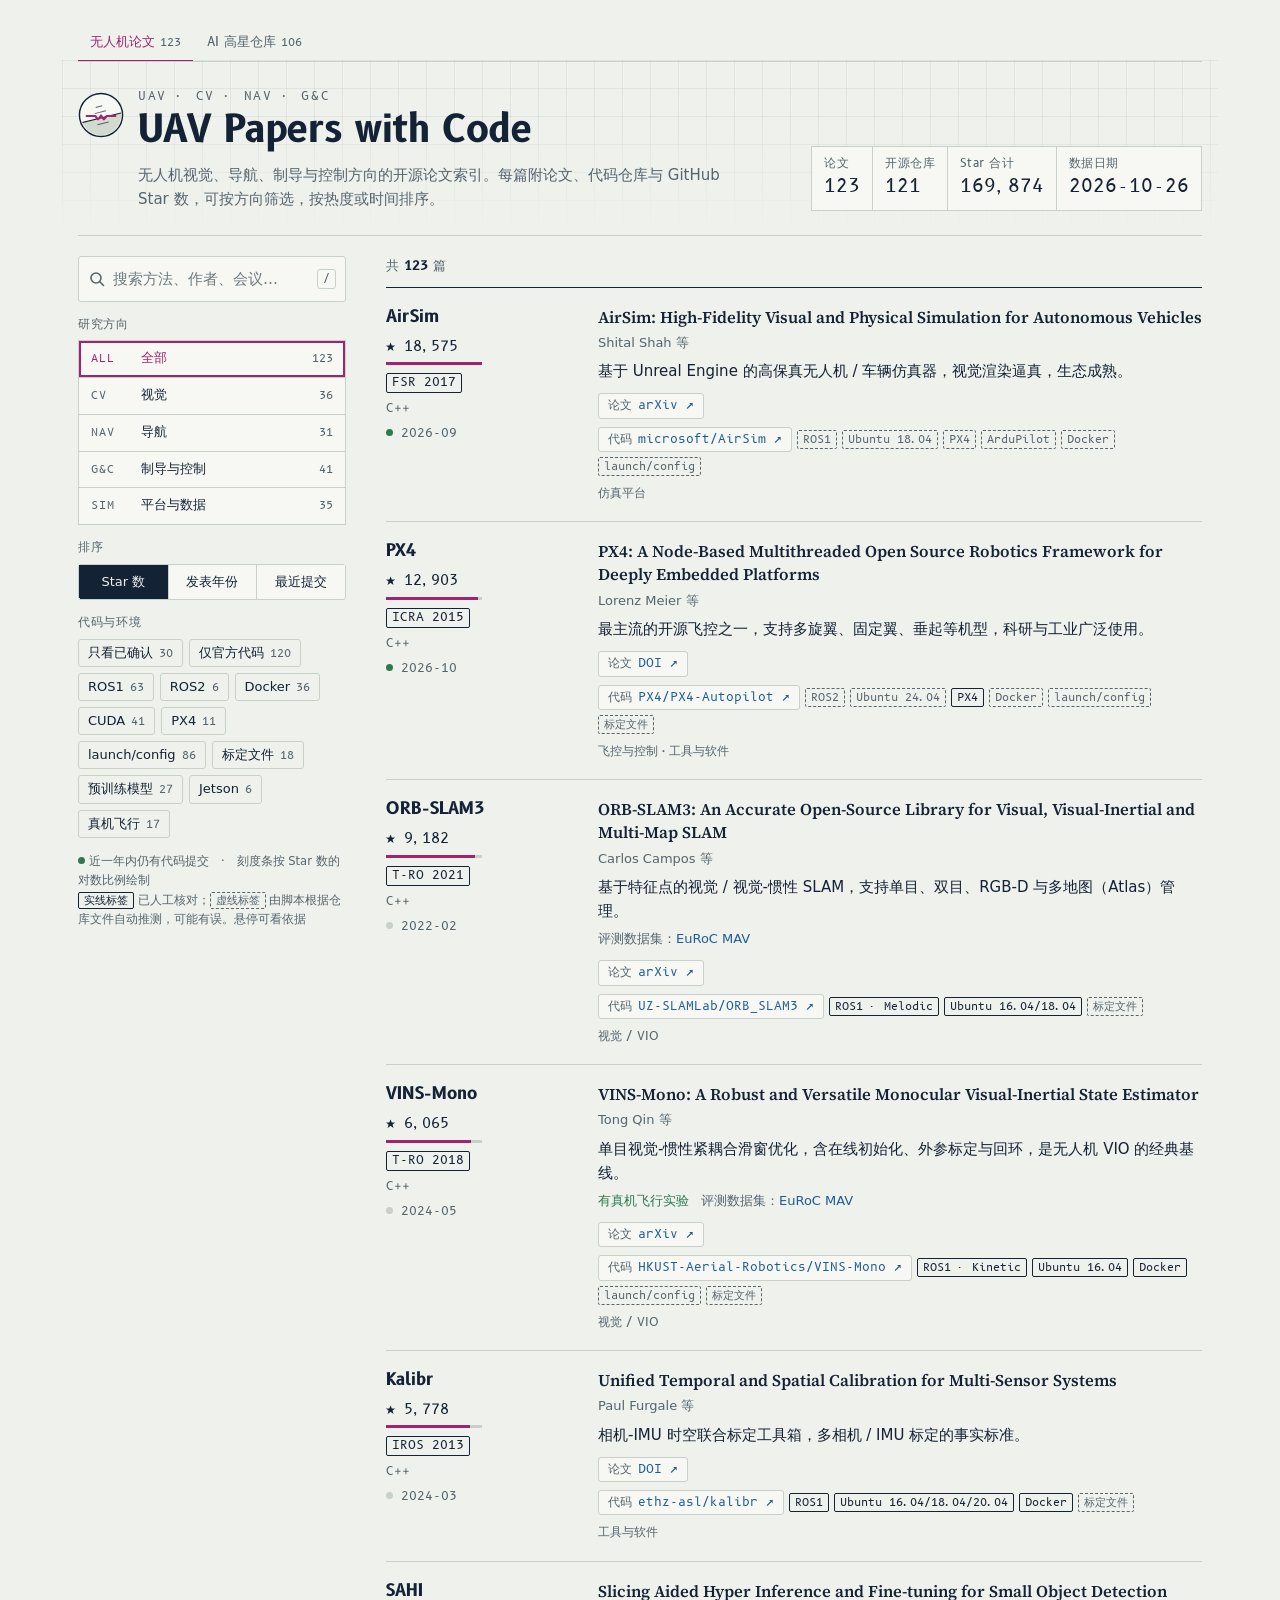
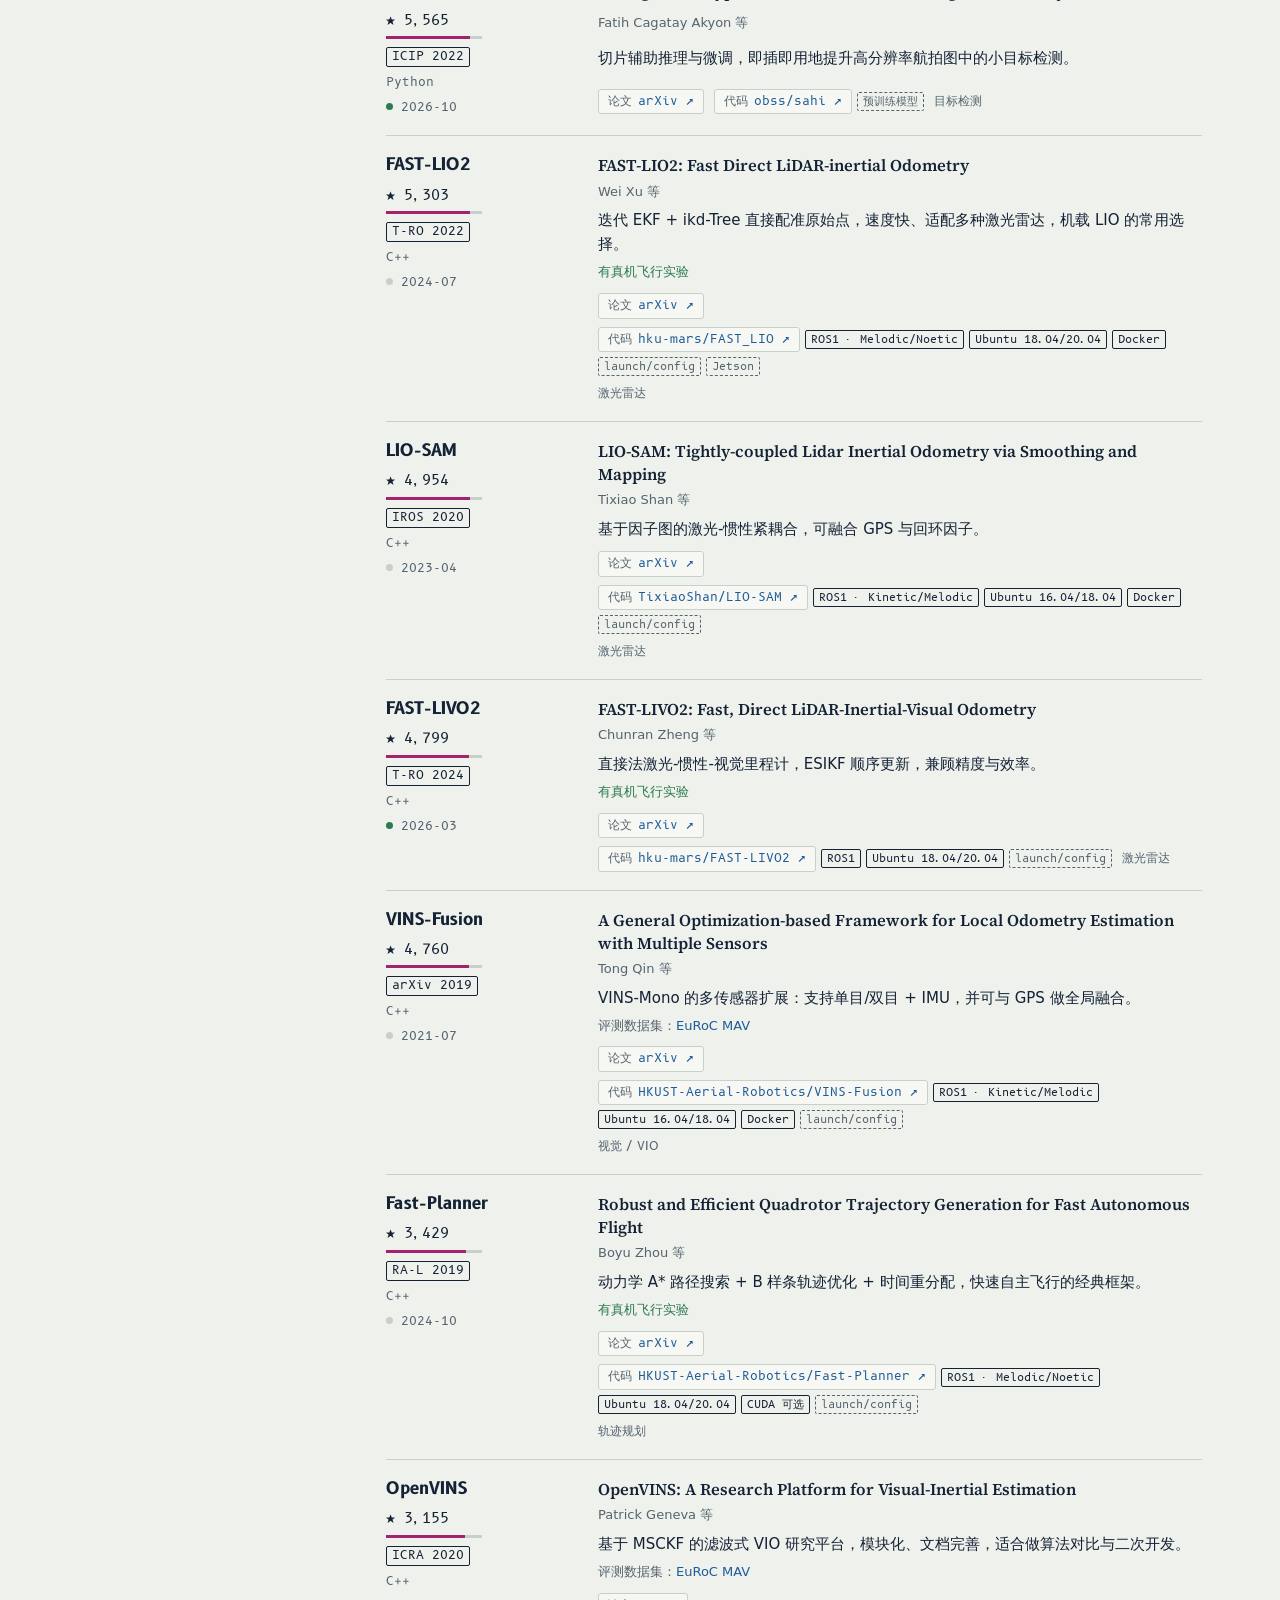
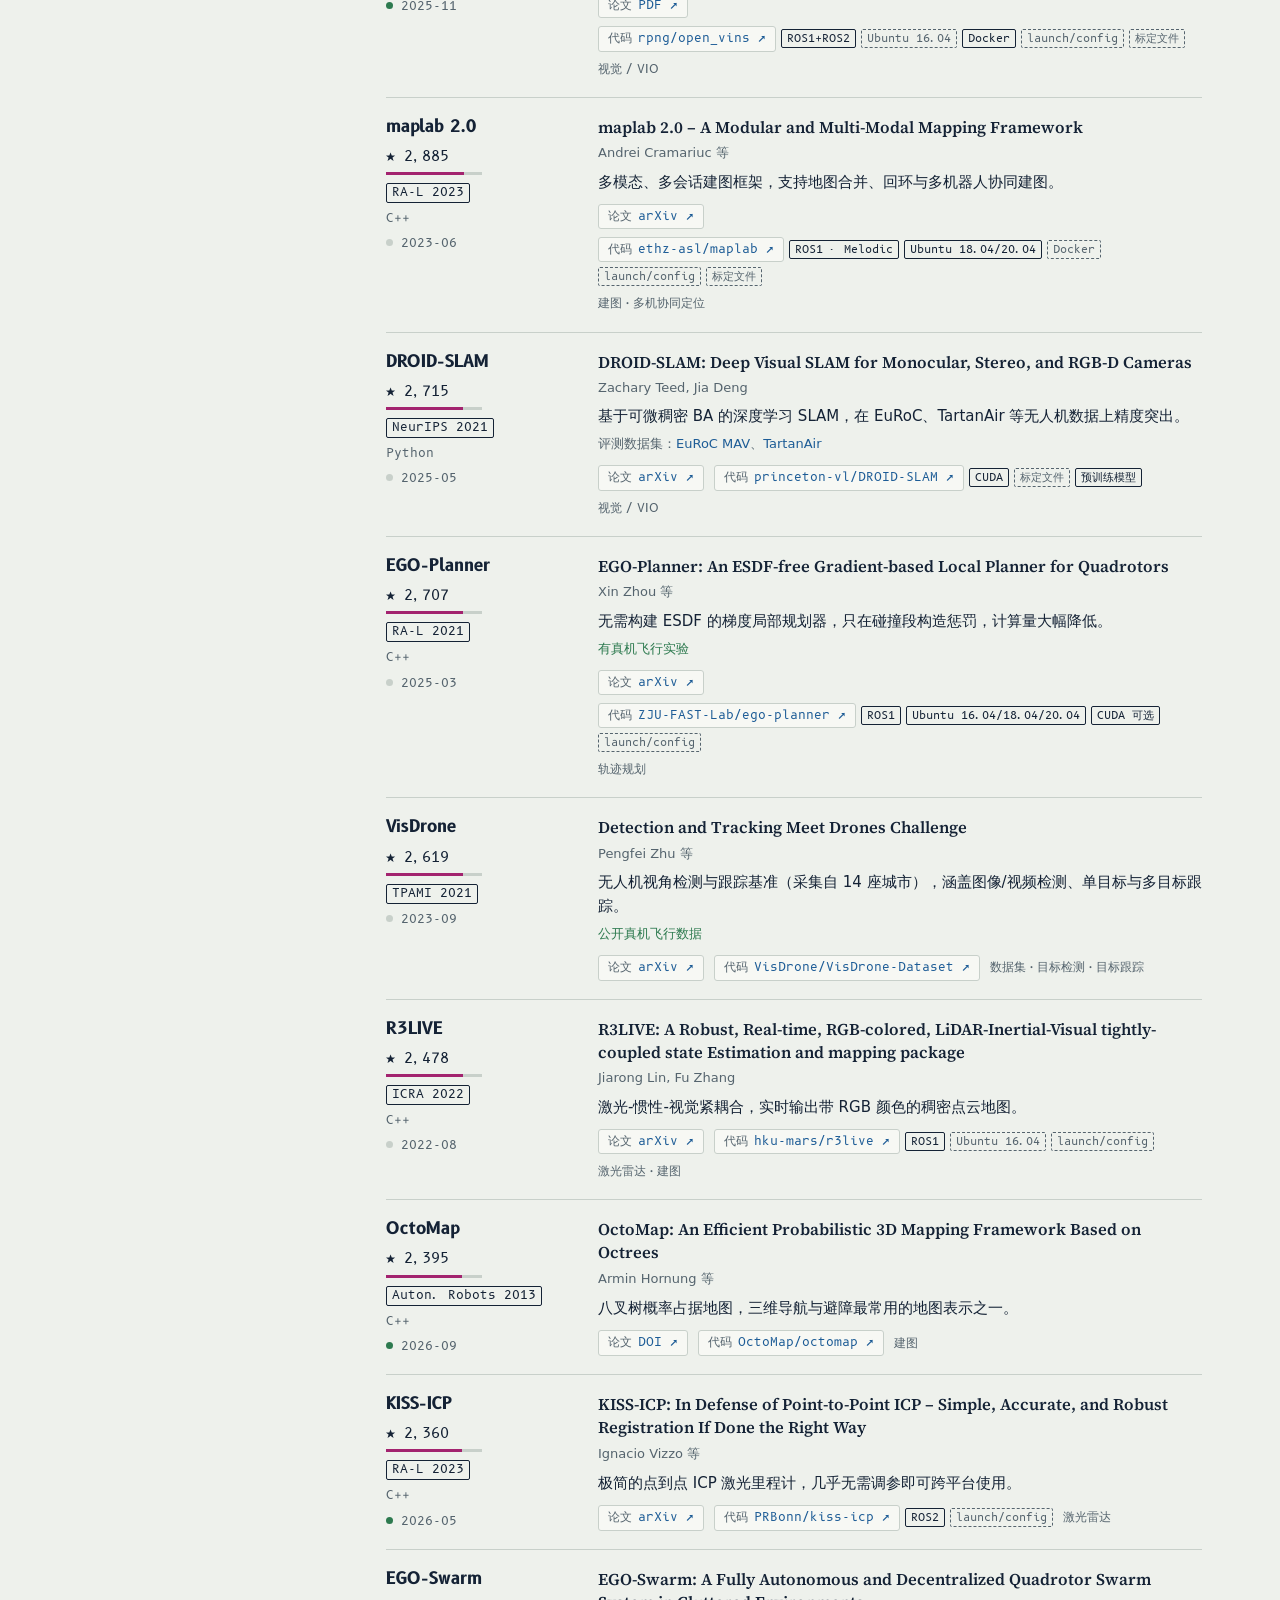
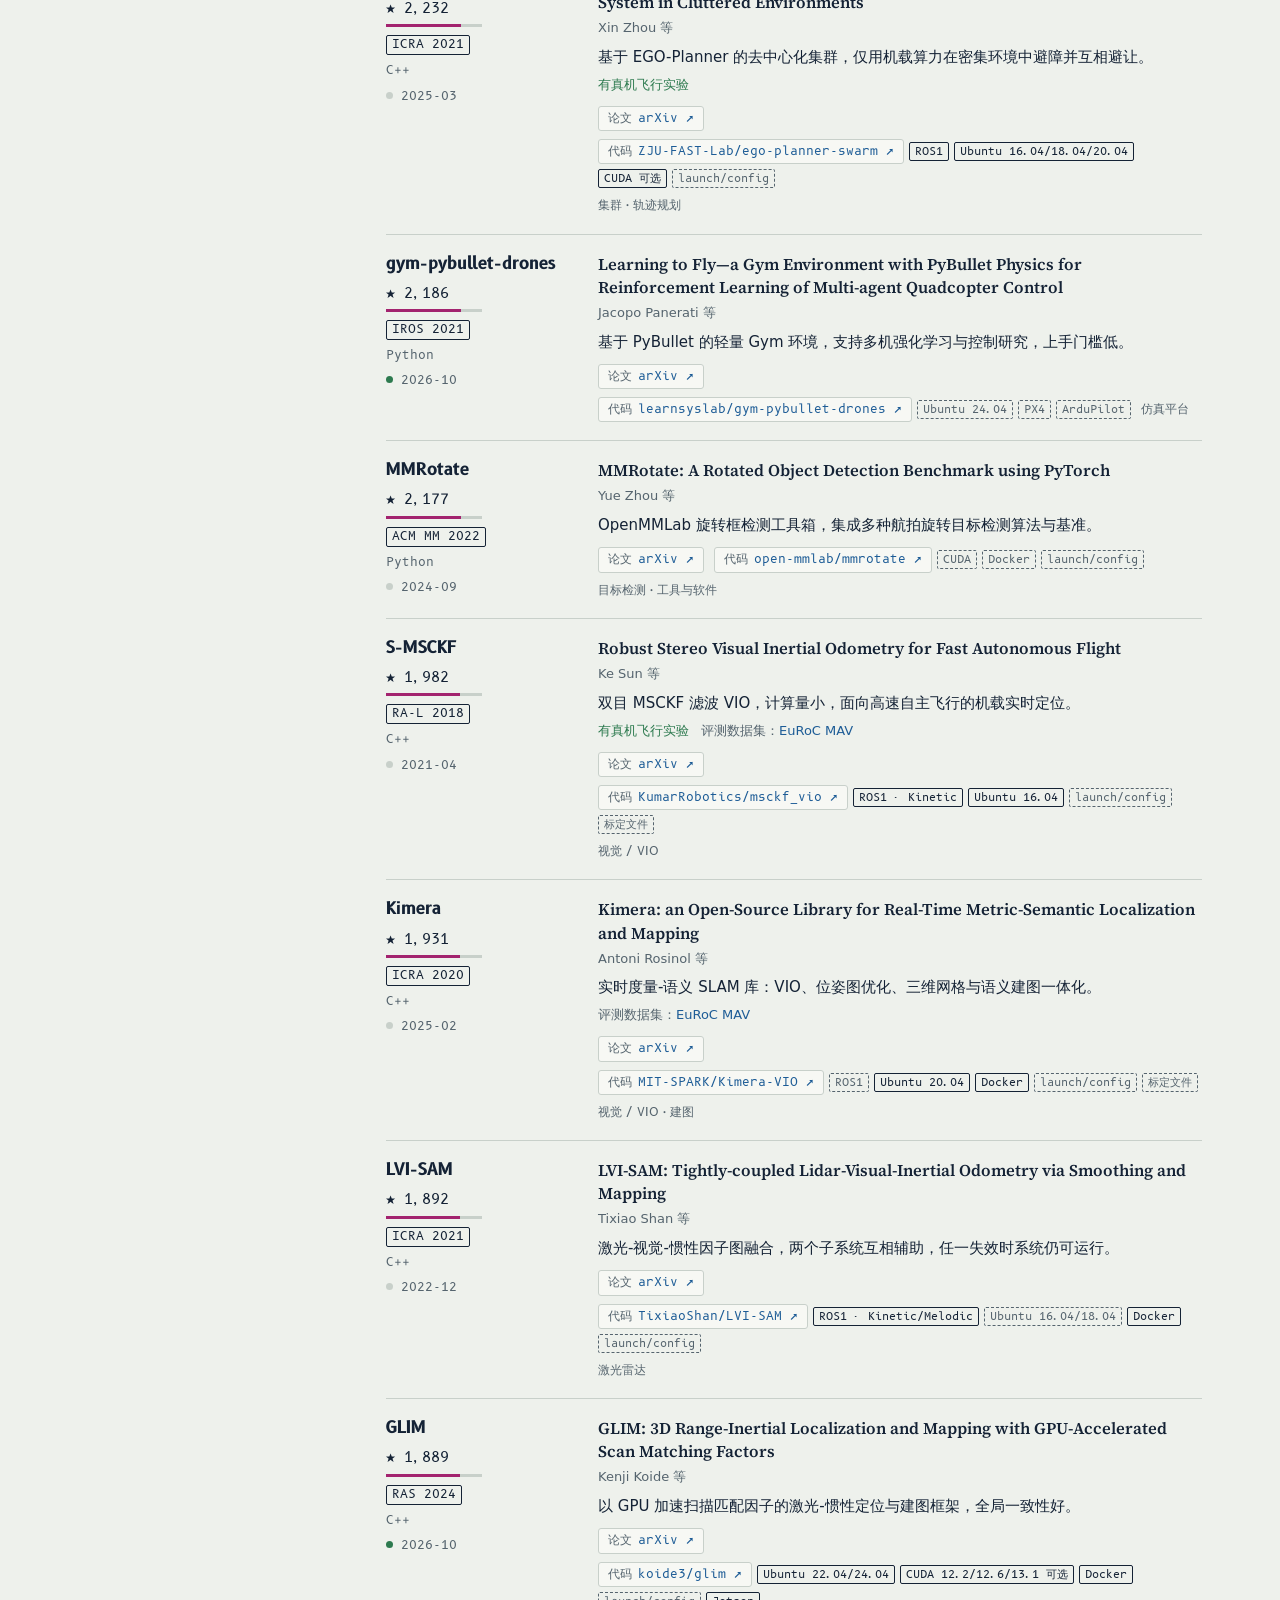
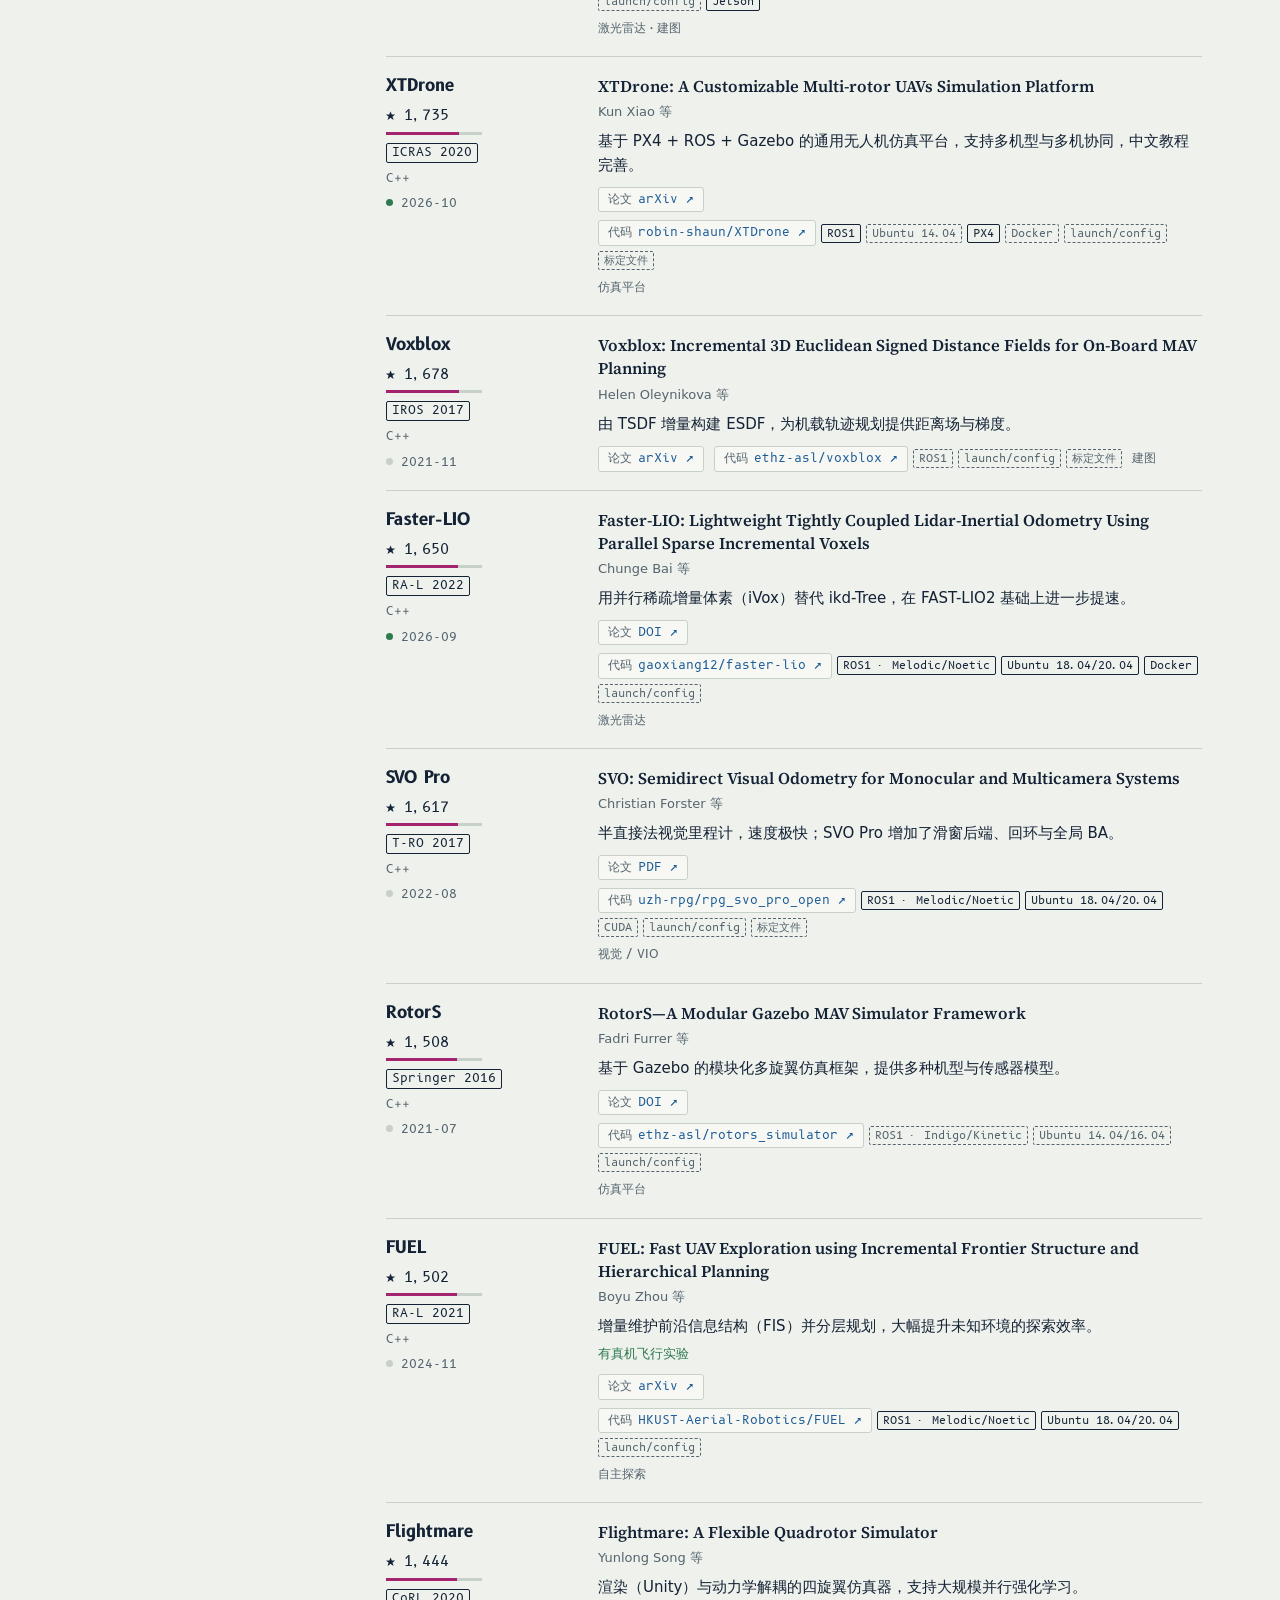
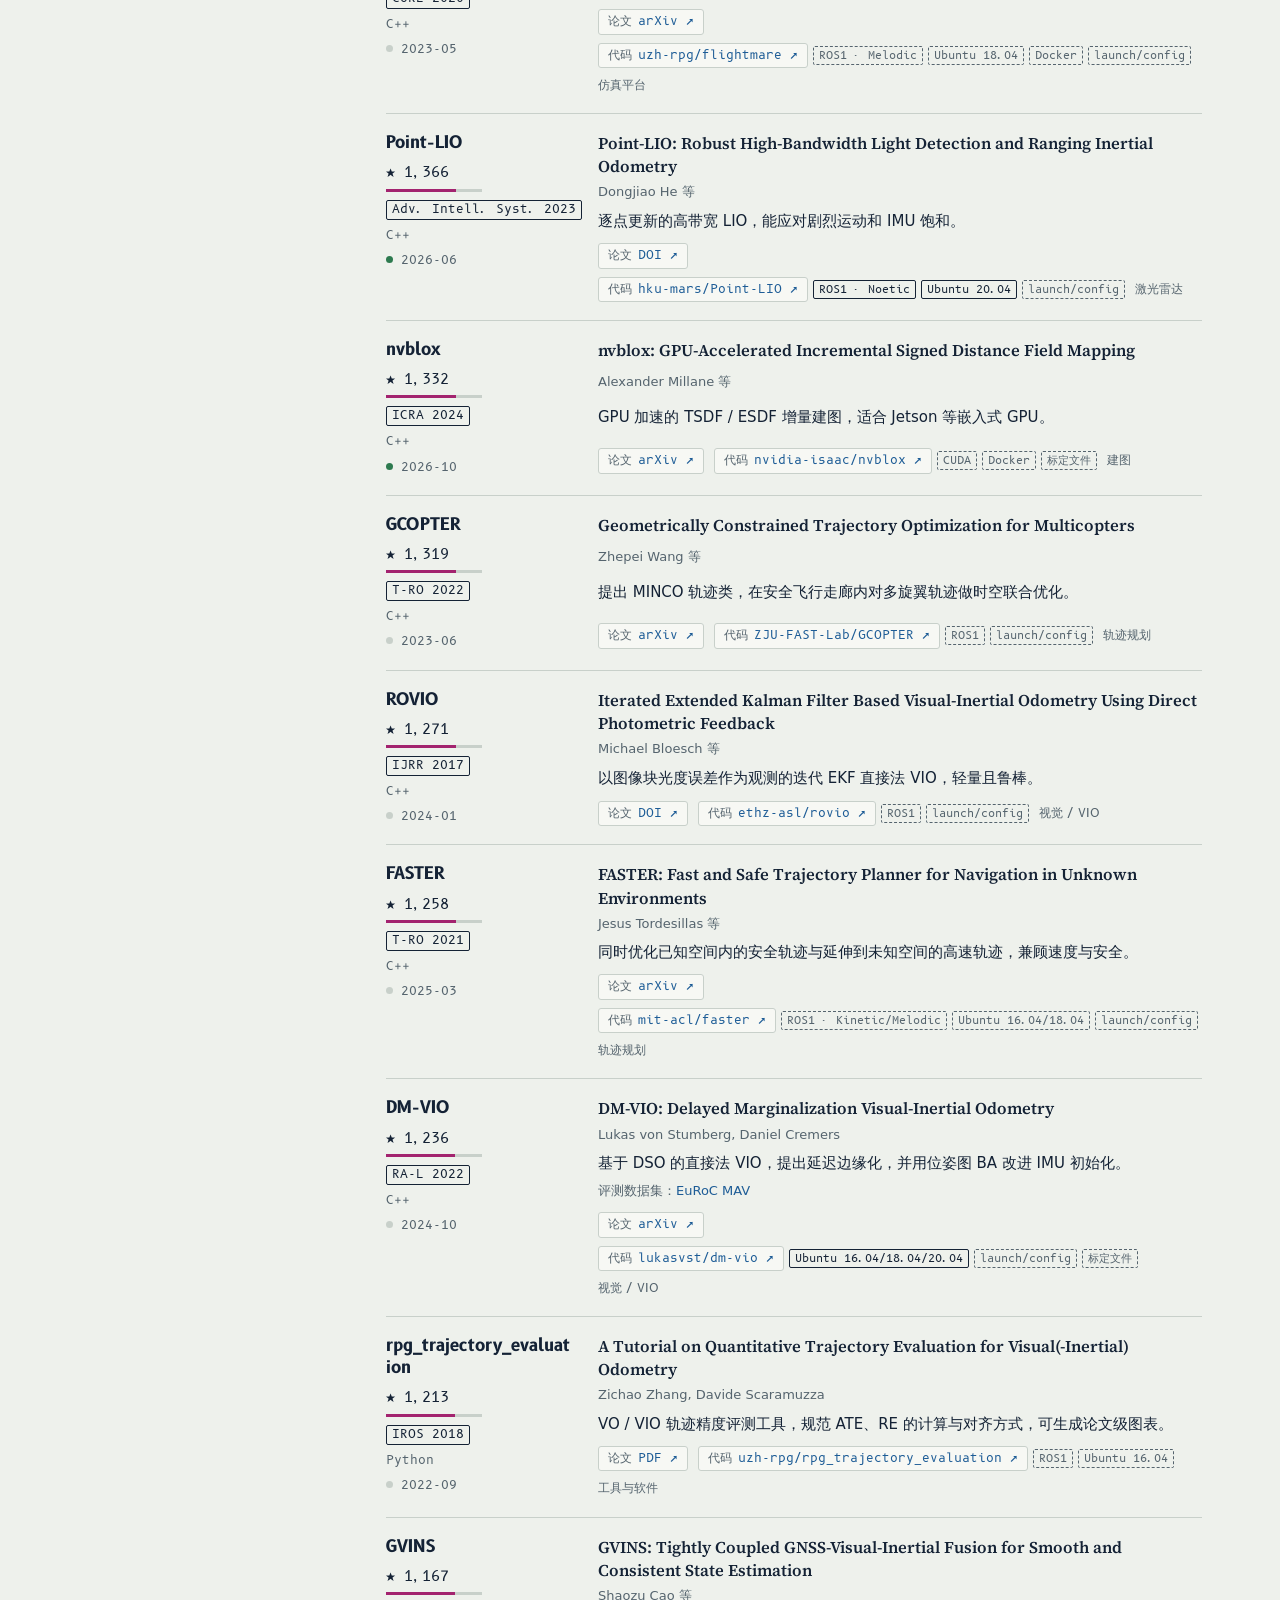
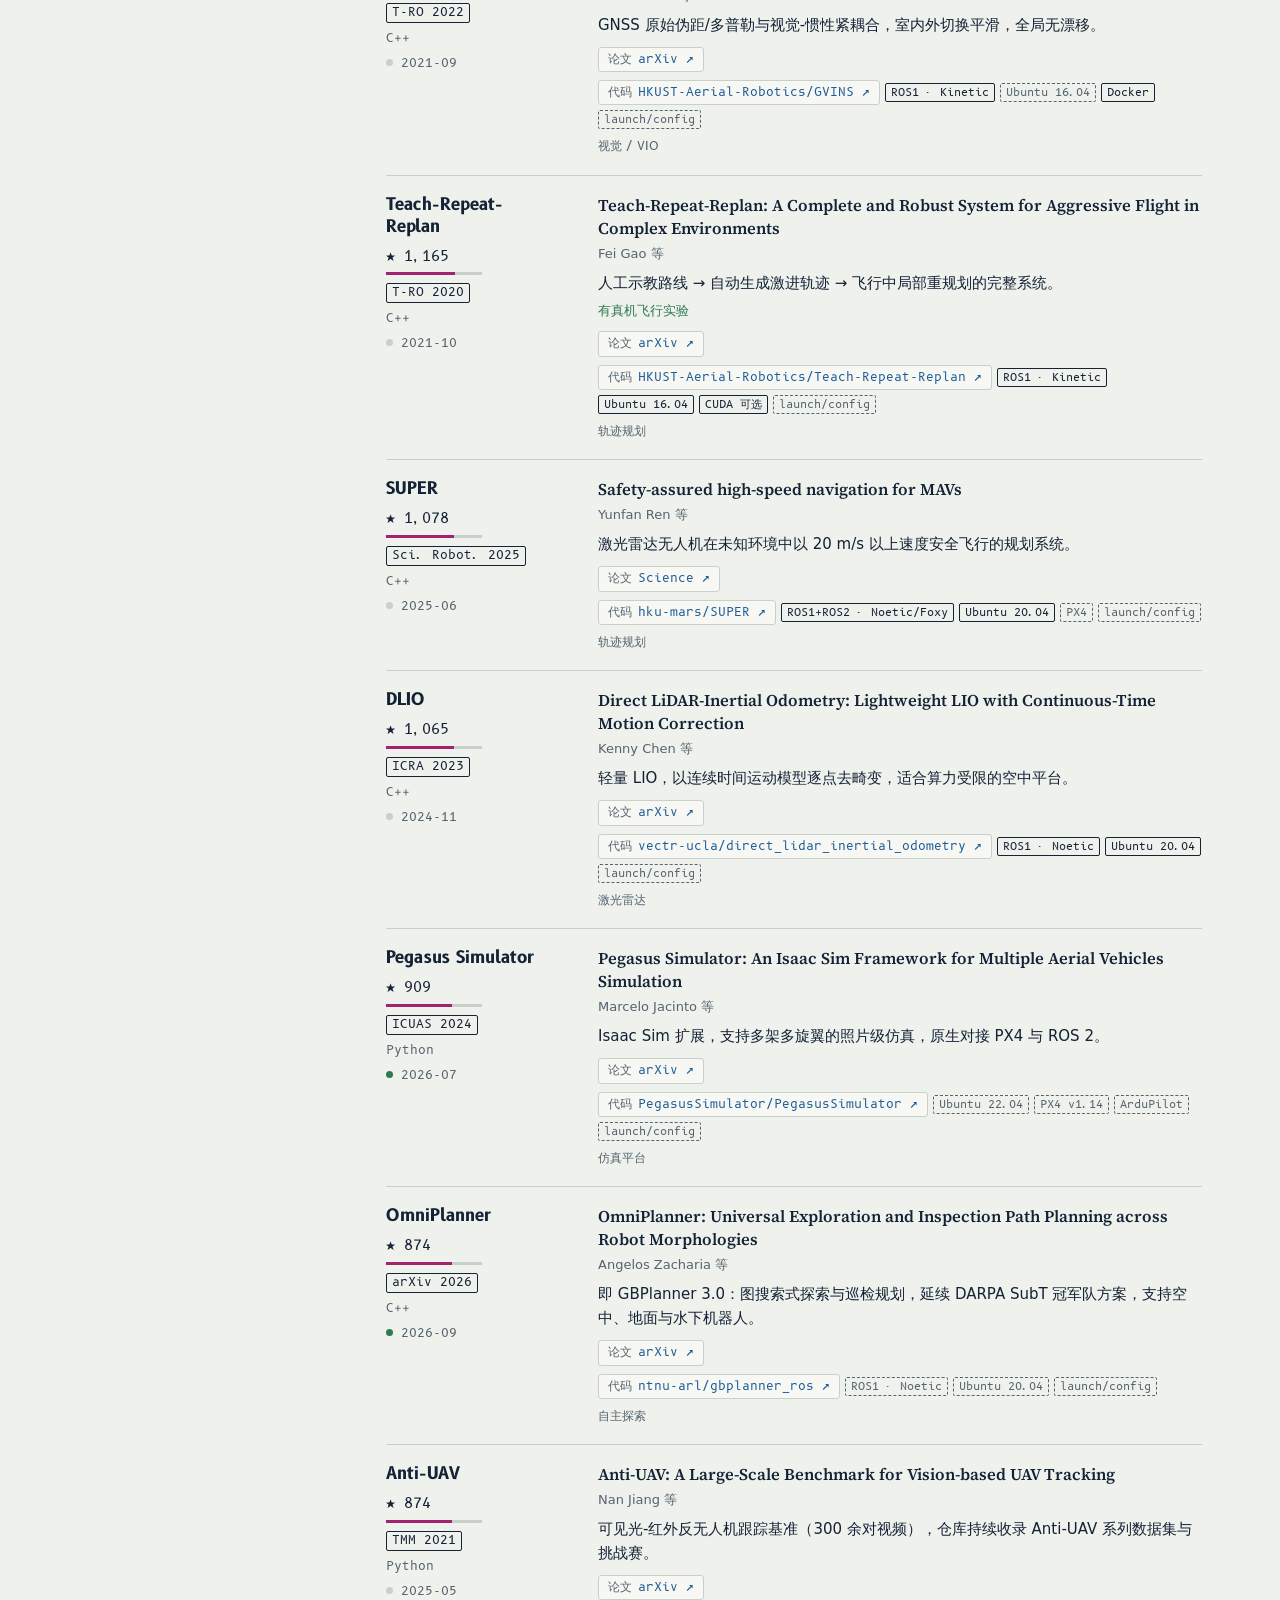
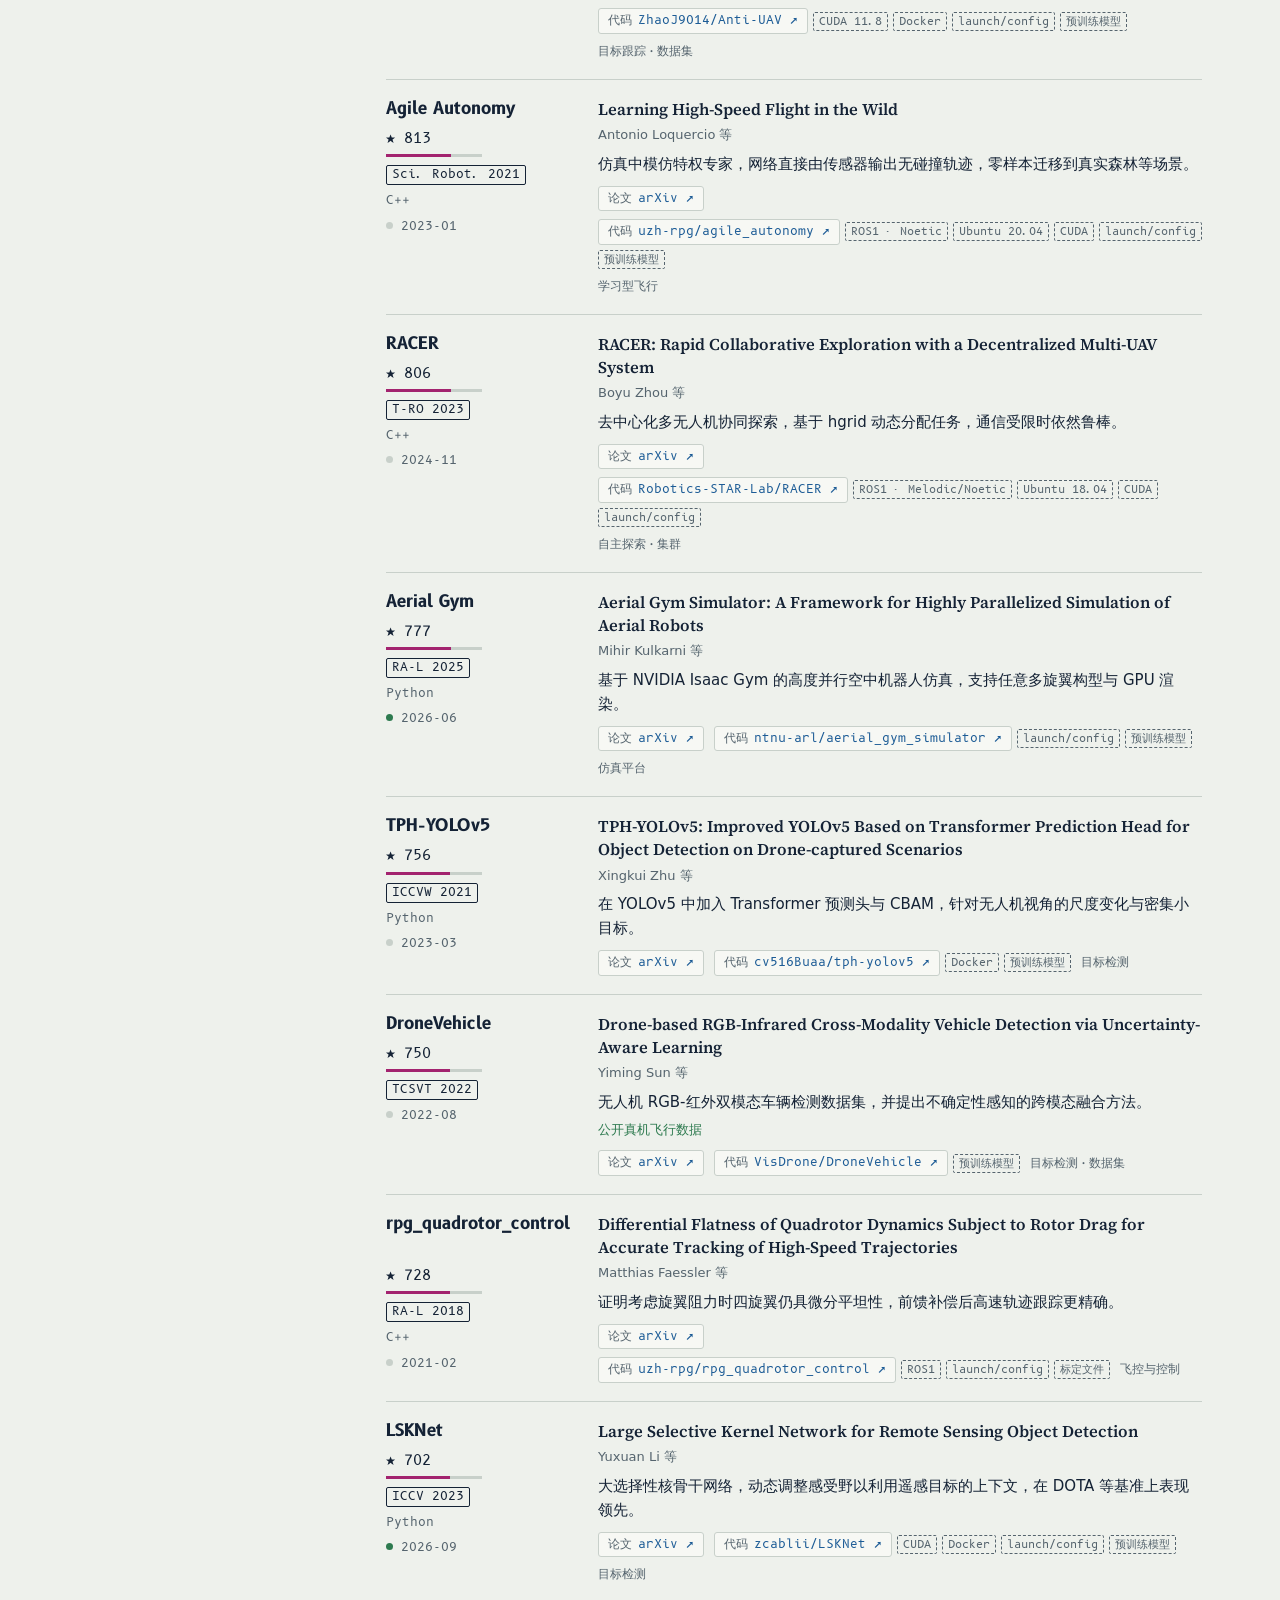
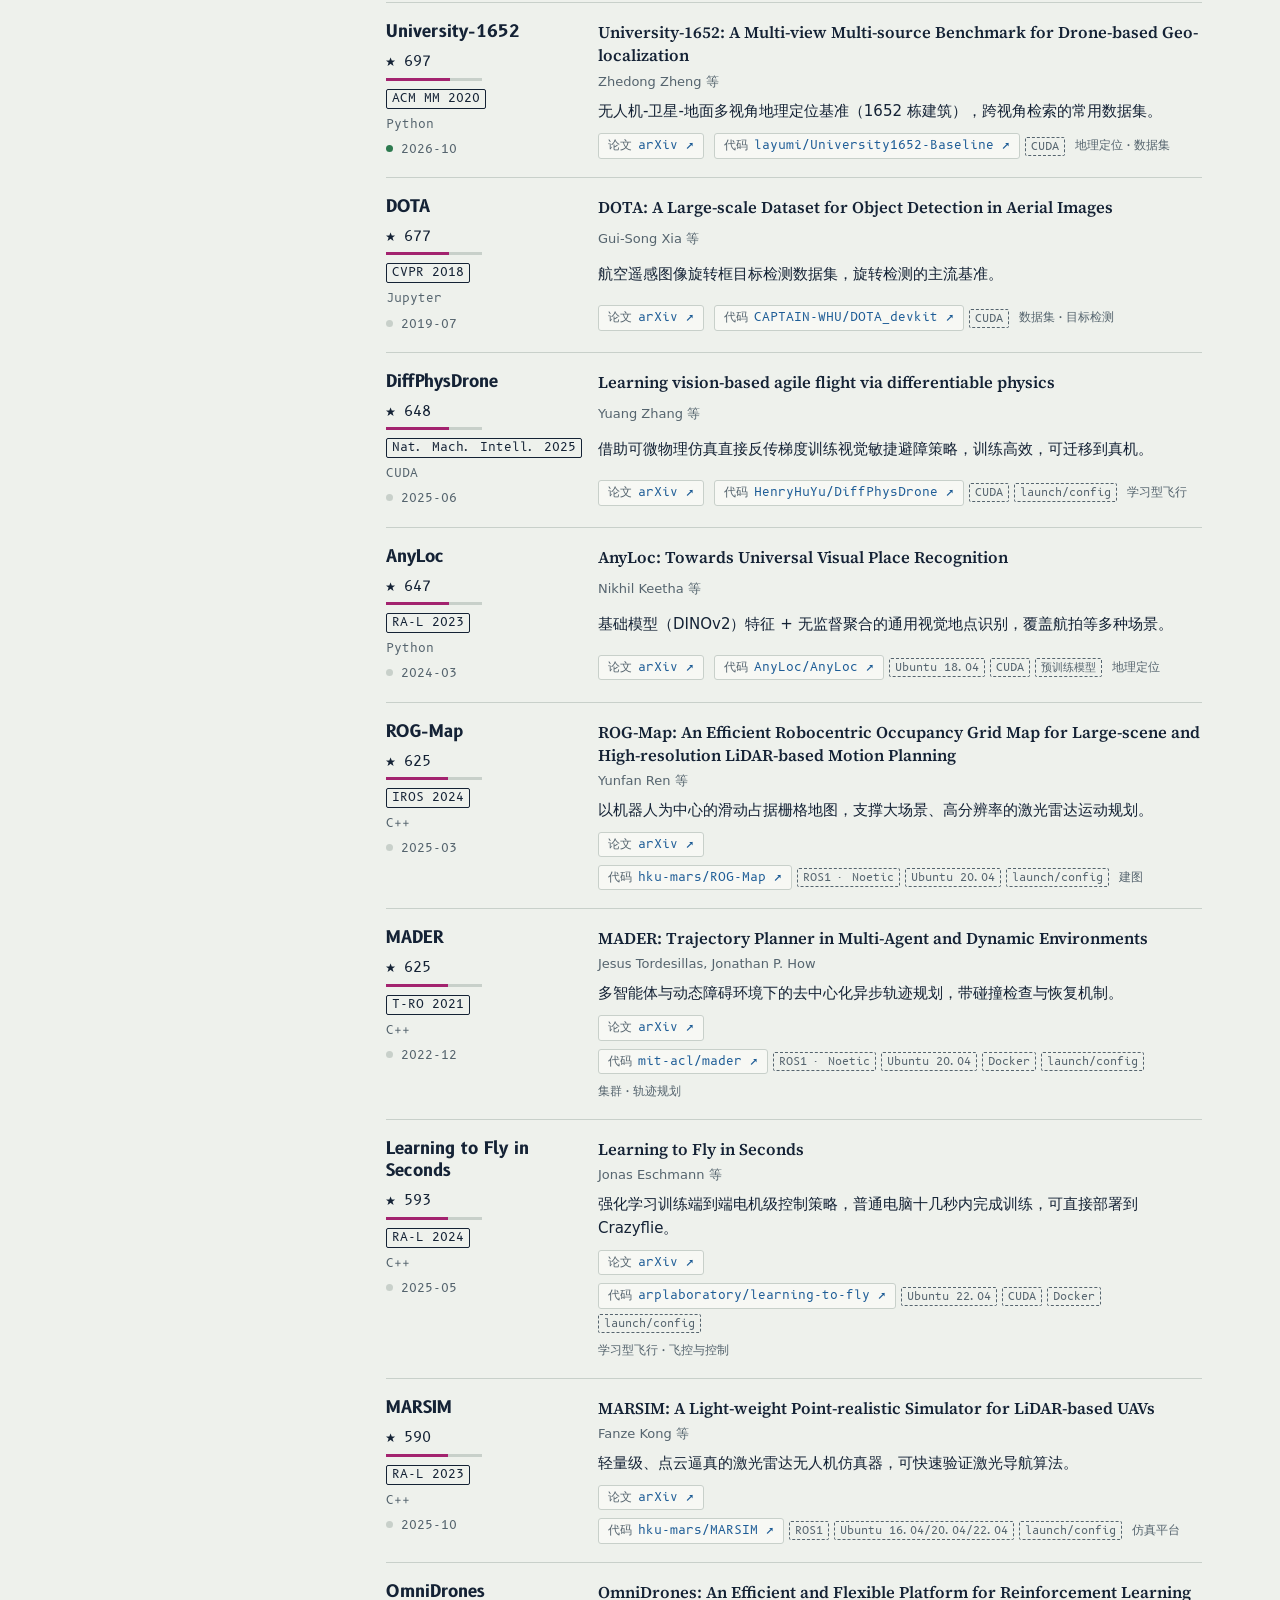
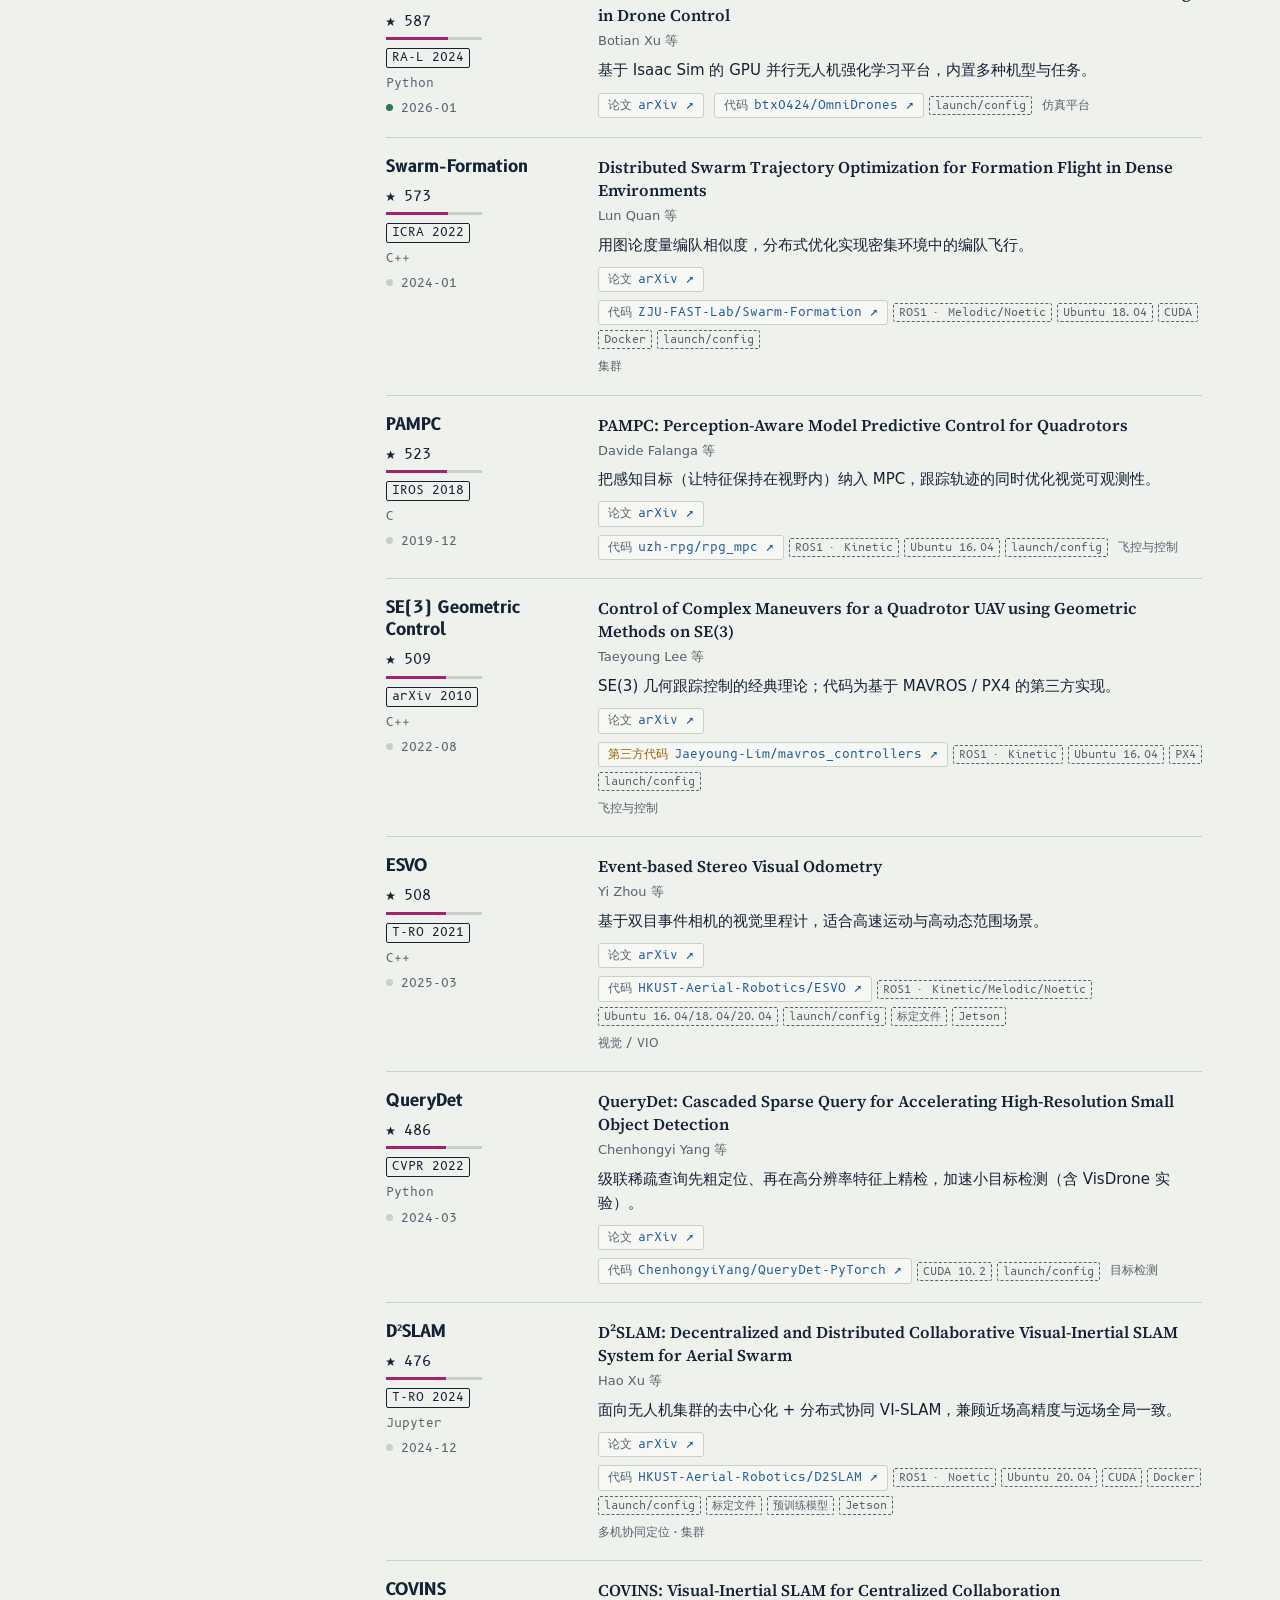
==== commit 6b383d48: "chore: 刷新 Star 数、最近提交时间与环境检测（2026-10-26）" ====
--- a/index.html
+++ b/index.html
@@ -467,13 +467,13 @@
   </footer>
 </div>
 
-<script type="application/json" id="data">[{"id":"vins-mono-2018","kind":"method","name":"VINS-Mono","title":"VINS-Mono: A Robust and Versatile Monocular Visual-Inertial State Estimator","authors":"Tong Qin 等","venue":"T-RO","venue_full":"IEEE Transactions on Robotics","year":2018,"paper":"https://arxiv.org/abs/1708.03852","repos":[{"name":"HKUST-Aerial-Robotics/VINS-Mono","official":true,"sig":{"ros":"ros1","ros_distro":["kinetic"],"ubuntu":["16.04"],"docker":true,"launch_config":true,"calibration":true,"why":{"ros":"README 写明，2026-10-07 核对","ubuntu":"README 写明，2026-10-07 核对","docker":"README 写明，2026-10-07 核对","launch_config":"ar_demo/launch/3dm_bag.launch","calibration":"config/euroc/euroc_config_no_extrinsic.yaml","ros_distro":"README 写明，2026-10-07 核对"},"ok":["ros","ros_distro","ubuntu","docker"]}}],"subs":["vio"],"zh":"单目视觉-惯性紧耦合滑窗优化，含在线初始化、外参标定与回环，是无人机 VIO 的经典基线。","stars":6060,"lang":"C++","updated":"2024-05-23","real_flight":"experiment","evaluated_on":[["euroc-mav-2016","EuRoC MAV"]]},{"id":"vins-fusion-2019","kind":"method","name":"VINS-Fusion","title":"A General Optimization-based Framework for Local Odometry Estimation with Multiple Sensors","authors":"Tong Qin 等","venue":"arXiv","venue_full":"arXiv preprint","year":2019,"paper":"https://arxiv.org/abs/1901.03638","repos":[{"name":"HKUST-Aerial-Robotics/VINS-Fusion","official":true,"sig":{"ros":"ros1","ros_distro":["kinetic","melodic"],"ubuntu":["16.04","18.04"],"docker":true,"launch_config":true,"why":{"ros":"README 写明，2026-10-07 核对","ubuntu":"README 写明，2026-10-07 核对","docker":"README 写明，2026-10-07 核对","launch_config":"config/realsense_d435i/rs_camera.launch","ros_distro":"README 写明，2026-10-07 核对"},"ok":["ros","ros_distro","ubuntu","docker"]}}],"subs":["vio"],"zh":"VINS-Mono 的多传感器扩展：支持单目/双目 + IMU，并可与 GPS 做全局融合。","stars":4750,"lang":"C++","updated":"2021-07-26","evaluated_on":[["euroc-mav-2016","EuRoC MAV"]]},{"id":"orb-slam3-2021","kind":"method","name":"ORB-SLAM3","title":"ORB-SLAM3: An Accurate Open-Source Library for Visual, Visual-Inertial and Multi-Map SLAM","authors":"Carlos Campos 等","venue":"T-RO","venue_full":"IEEE Transactions on Robotics","year":2021,"paper":"https://arxiv.org/abs/2007.11898","repos":[{"name":"UZ-SLAMLab/ORB_SLAM3","official":true,"sig":{"ros":"ros1","ros_distro":["melodic"],"ubuntu":["16.04","18.04"],"calibration":true,"why":{"ros":"README 写明，2026-10-07 核对","ubuntu":"README 写明，2026-10-07 核对","calibration":"Examples/Calibration/recorder_empty/april_6x6_80x80cm_larues.yaml","ros_distro":"README 写明，2026-10-07 核对","note":"ROS 接口为可选示例"},"ok":["ros","ros_distro","ubuntu"]}}],"subs":["vio"],"zh":"基于特征点的视觉 / 视觉-惯性 SLAM，支持单目、双目、RGB-D 与多地图（Atlas）管理。","stars":9154,"lang":"C++","updated":"2022-02-10","evaluated_on":[["euroc-mav-2016","EuRoC MAV"]]},{"id":"openvins-2020","kind":"method","name":"OpenVINS","title":"OpenVINS: A Research Platform for Visual-Inertial Estimation","authors":"Patrick Geneva 等","venue":"ICRA","venue_full":"IEEE International Conference on Robotics and Automation","year":2020,"paper":"https://pgeneva.com/downloads/papers/Geneva2020ICRA.pdf","repos":[{"name":"rpng/open_vins","official":true,"sig":{"ros":"both","ubuntu":["16.04"],"docker":true,"launch_config":true,"calibration":true,"why":{"ros":"README 写明，2026-10-07 核对","ubuntu":"由 ROS 发行版推断","docker":"README 写明，2026-10-07 核对","launch_config":"ov_eval/launch/record.launch","calibration":"config/euroc_mav/kalibr_imu_chain.yaml"},"ok":["ros","docker"]}}],"subs":["vio"],"zh":"基于 MSCKF 的滤波式 VIO 研究平台，模块化、文档完善，适合做算法对比与二次开发。","stars":3145,"lang":"C++","updated":"2025-11-30","evaluated_on":[["euroc-mav-2016","EuRoC MAV"]]},{"id":"s-msckf-2018","kind":"method","name":"S-MSCKF","title":"Robust Stereo Visual Inertial Odometry for Fast Autonomous Flight","authors":"Ke Sun 等","venue":"RA-L","venue_full":"IEEE Robotics and Automation Letters","year":2018,"paper":"https://arxiv.org/abs/1712.00036","repos":[{"name":"KumarRobotics/msckf_vio","official":true,"sig":{"ros":"ros1","ros_distro":["kinetic"],"ubuntu":["16.04"],"launch_config":true,"calibration":true,"why":{"ros":"README 写明，2026-10-07 核对","ubuntu":"README 写明，2026-10-07 核对","launch_config":"launch/image_processor_euroc.launch","calibration":"config/camchain-imucam-euroc-noextrinsics.yaml","ros_distro":"README 写明，2026-10-07 核对"},"ok":["ros","ros_distro","ubuntu"]}}],"subs":["vio"],"zh":"双目 MSCKF 滤波 VIO，计算量小，面向高速自主飞行的机载实时定位。","stars":1979,"lang":"C++","updated":"2021-04-26","real_flight":"experiment","evaluated_on":[["euroc-mav-2016","EuRoC MAV"]]},{"id":"rovio-2017","kind":"method","name":"ROVIO","title":"Iterated Extended Kalman Filter Based Visual-Inertial Odometry Using Direct Photometric Feedback","authors":"Michael Bloesch 等","venue":"IJRR","venue_full":"The International Journal of Robotics Research","year":2017,"paper":"https://doi.org/10.1177/0278364917728574","repos":[{"name":"ethz-asl/rovio","official":true,"sig":{"ros":"ros1","launch_config":true,"why":{"ros":"package.xml 使用 catkin","launch_config":"launch/rovio_node.launch"}}}],"subs":["vio"],"zh":"以图像块光度误差作为观测的迭代 EKF 直接法 VIO，轻量且鲁棒。","stars":1271,"lang":"C++","updated":"2024-01-10"},{"id":"kimera-2020","kind":"method","name":"Kimera","title":"Kimera: an Open-Source Library for Real-Time Metric-Semantic Localization and Mapping","authors":"Antoni Rosinol 等","venue":"ICRA","venue_full":"IEEE International Conference on Robotics and Automation","year":2020,"paper":"https://arxiv.org/abs/1910.02490","repos":[{"name":"MIT-SPARK/Kimera-VIO","official":true,"sig":{"ros":"ros1","ubuntu":["20.04"],"docker":true,"launch_config":true,"calibration":true,"why":{"ros":"README 中有 roslaunch/catkin 命令","ubuntu":"README 写明，2026-10-07 核对","docker":"README 写明，2026-10-07 核对","launch_config":"params/D455/BackendParams.yaml","calibration":"scripts/kalibr/templates/camera.yaml"},"ok":["ubuntu","docker"]}}],"subs":["vio","map"],"zh":"实时度量-语义 SLAM 库：VIO、位姿图优化、三维网格与语义建图一体化。","stars":1927,"lang":"C++","updated":"2025-02-10","evaluated_on":[["euroc-mav-2016","EuRoC MAV"]]},{"id":"svo-pro-2017","kind":"method","name":"SVO Pro","title":"SVO: Semidirect Visual Odometry for Monocular and Multicamera Systems","authors":"Christian Forster 等","venue":"T-RO","venue_full":"IEEE Transactions on Robotics","year":2017,"paper":"https://rpg.ifi.uzh.ch/docs/TRO17_Forster-SVO.pdf","repos":[{"name":"uzh-rpg/rpg_svo_pro_open","official":true,"sig":{"ros":"ros1","ros_distro":["melodic","noetic"],"ubuntu":["18.04","20.04"],"cuda":true,"launch_config":true,"calibration":true,"why":{"ros":"README 写明，2026-10-07 核对","ubuntu":"README 写明，2026-10-07 核对","cuda":"含 .cu 源文件","launch_config":"svo_ros/launch/euroc_global_map_mono.launch","calibration":"svo_ros/param/calib/bluefox_25000826_fisheye.yaml","ros_distro":"README 写明，2026-10-07 核对"},"ok":["ros","ros_distro","ubuntu"]}}],"subs":["vio"],"zh":"半直接法视觉里程计，速度极快；SVO Pro 增加了滑窗后端、回环与全局 BA。","stars":1616,"lang":"C++","updated":"2022-08-04"},{"id":"dm-vio-2022","kind":"method","name":"DM-VIO","title":"DM-VIO: Delayed Marginalization Visual-Inertial Odometry","authors":"Lukas von Stumberg, Daniel Cremers","venue":"RA-L","venue_full":"IEEE Robotics and Automation Letters","year":2022,"paper":"https://arxiv.org/abs/2201.04114","repos":[{"name":"lukasvst/dm-vio","official":true,"sig":{"ubuntu":["16.04","18.04","20.04"],"launch_config":true,"calibration":true,"why":{"ubuntu":"README 写明，2026-10-07 核对","launch_config":"configs/4seasons.yaml","calibration":"configs/pcalib_linear_8bit.txt","note":"ROS 接口在 dm-vio-ros 仓库"},"ok":["ubuntu"]}}],"subs":["vio"],"zh":"基于 DSO 的直接法 VIO，提出延迟边缘化，并用位姿图 BA 改进 IMU 初始化。","stars":1236,"lang":"C++","updated":"2024-10-27","evaluated_on":[["euroc-mav-2016","EuRoC MAV"]]},{"id":"droid-slam-2021","kind":"method","name":"DROID-SLAM","title":"DROID-SLAM: Deep Visual SLAM for Monocular, Stereo, and RGB-D Cameras","authors":"Zachary Teed, Jia Deng","venue":"NeurIPS","venue_full":"Conference on Neural Information Processing Systems","year":2021,"paper":"https://arxiv.org/abs/2108.10869","repos":[{"name":"princeton-vl/DROID-SLAM","official":true,"sig":{"cuda":"required","calibration":true,"pretrained":true,"why":{"cuda":"README 写明，2026-10-07 核对","calibration":"calib/barn.txt","pretrained":"README 写明，2026-10-07 核对"},"ok":["cuda","pretrained"]}}],"subs":["vio"],"zh":"基于可微稠密 BA 的深度学习 SLAM，在 EuRoC、TartanAir 等无人机数据上精度突出。","stars":2711,"lang":"Python","updated":"2025-05-05","evaluated_on":[["euroc-mav-2016","EuRoC MAV"],["tartanair-2020","TartanAir"]]},{"id":"esvo-2021","kind":"method","name":"ESVO","title":"Event-based Stereo Visual Odometry","authors":"Yi Zhou 等","venue":"T-RO","venue_full":"IEEE Transactions on Robotics","year":2021,"paper":"https://arxiv.org/abs/2007.15548","repos":[{"name":"HKUST-Aerial-Robotics/ESVO","official":true,"sig":{"ros":"ros1","ros_distro":["kinetic","melodic","noetic"],"ubuntu":["16.04","18.04","20.04"],"launch_config":true,"calibration":true,"jetson":true,"why":{"ros":"package.xml 使用 catkin","ubuntu":"README / Dockerfile 中写明","launch_config":"esvo_core/launch/mvstereo/mvstereo_rpg.launch","calibration":"esvo_core/calib/hkust/left.yaml","jetson":"README 中提到 Jetson"}}}],"subs":["vio"],"zh":"基于双目事件相机的视觉里程计，适合高速运动与高动态范围场景。","stars":508,"lang":"C++","updated":"2025-03-20","tags":["事件相机"]},{"id":"gvins-2022","kind":"method","name":"GVINS","title":"GVINS: Tightly Coupled GNSS-Visual-Inertial Fusion for Smooth and Consistent State Estimation","authors":"Shaozu Cao 等","venue":"T-RO","venue_full":"IEEE Transactions on Robotics","year":2022,"paper":"https://arxiv.org/abs/2103.07899","repos":[{"name":"HKUST-Aerial-Robotics/GVINS","official":true,"sig":{"ros":"ros1","ros_distro":["kinetic"],"ubuntu":["16.04"],"docker":true,"launch_config":true,"why":{"ros":"README 写明，2026-10-07 核对","ubuntu":"由 ROS 发行版推断","docker":"README 写明，2026-10-07 核对","launch_config":"estimator/launch/simulator.launch","ros_distro":"README 写明，2026-10-07 核对"},"ok":["ros","ros_distro","docker"]}}],"subs":["vio"],"zh":"GNSS 原始伪距/多普勒与视觉-惯性紧耦合，室内外切换平滑，全局无漂移。","stars":1166,"lang":"C++","updated":"2021-09-02","tags":["GNSS"]},{"id":"omni-swarm-2022","kind":"method","name":"Omni-swarm","title":"Omni-Swarm: A Decentralized Omnidirectional Visual-Inertial-UWB State Estimation System for Aerial Swarms","authors":"Hao Xu 等","venue":"T-RO","venue_full":"IEEE Transactions on Robotics","year":2022,"paper":"https://arxiv.org/abs/2103.04131","repos":[{"name":"HKUST-Aerial-Robotics/Omni-swarm","official":true,"sig":{"ros":"ros1","ubuntu":["18.04"],"launch_config":true,"jetson":true,"why":{"ros":"package.xml 使用 catkin","ubuntu":"README / Dockerfile 中写明","launch_config":"localization_proxy/launch/uwb_comm-test.launch","jetson":"README 中提到 TX2"}}}],"subs":["coll","swarm"],"zh":"全向视觉 + IMU + UWB 的去中心化集群状态估计，同时给出相对与全局位姿。","stars":290,"lang":"Jupyter","updated":"2022-07-03","tags":["UWB"]},{"id":"d2slam-2024","kind":"method","name":"D²SLAM","title":"D²SLAM: Decentralized and Distributed Collaborative Visual-Inertial SLAM System for Aerial Swarm","authors":"Hao Xu 等","venue":"T-RO","venue_full":"IEEE Transactions on Robotics","year":2024,"paper":"https://arxiv.org/abs/2211.01538","repos":[{"name":"HKUST-Aerial-Robotics/D2SLAM","official":true,"sig":{"ros":"ros1","ros_distro":["noetic"],"ubuntu":["20.04"],"cuda":true,"docker":true,"launch_config":true,"calibration":true,"jetson":true,"pretrained":true,"why":{"ros":"package.xml 使用 catkin","ubuntu":"由 ROS 发行版推断","cuda":"README 中提到 CUDA","docker":"docker/Dockerfile.arm64_base_ros1_noetic","launch_config":"d2comm/launch/d2comm.launch","calibration":"config/GRACO/GRACO_calib.yaml","jetson":"README 中提到 Jetson","pretrained":"models/hitnet_series/hitnet_1x240x320_model_float16_quant.onnx"}}}],"subs":["coll","swarm"],"zh":"面向无人机集群的去中心化 + 分布式协同 VI-SLAM，兼顾近场高精度与远场全局一致。","stars":472,"lang":"Jupyter","updated":"2024-12-13"},{"id":"covins-2021","kind":"method","name":"COVINS","title":"COVINS: Visual-Inertial SLAM for Centralized Collaboration","authors":"Patrik Schmuck 等","venue":"ISMAR","venue_full":"IEEE International Symposium on Mixed and Augmented Reality","year":2021,"paper":"https://arxiv.org/abs/2108.05756","repos":[{"name":"v4rl-ucy/covins","official":true,"sig":{"ros":"ros1","ros_distro":["melodic","noetic"],"ubuntu":["20.04"],"docker":true,"launch_config":true,"why":{"ros":"package.xml 使用 catkin","ubuntu":"README / Dockerfile 中写明","docker":"docker/Dockerfile","launch_config":"covins_backend/launch/tf.launch"}}}],"subs":["coll"],"zh":"中心化协同 VI-SLAM 后端，支持多个智能体协同建图与地图融合。","stars":465,"lang":"C++","updated":"2023-05-28"},{"id":"maplab-2-0-2023","kind":"method","name":"maplab 2.0","title":"maplab 2.0 – A Modular and Multi-Modal Mapping Framework","authors":"Andrei Cramariuc 等","venue":"RA-L","venue_full":"IEEE Robotics and Automation Letters","year":2023,"paper":"https://arxiv.org/abs/2212.00654","repos":[{"name":"ethz-asl/maplab","official":true,"sig":{"ros":"ros1","ros_distro":["melodic"],"ubuntu":["18.04","20.04"],"docker":true,"launch_config":true,"calibration":true,"why":{"ros":"README 写明，2026-10-07 核对","ubuntu":"README 写明，2026-10-07 核对","docker":"deploy/Dockerfile","launch_config":"applications/maplab-node/launch/euroc/euroc-maplab-node-w-rovioli.launch","calibration":"maplab-launch/config/alphasense-dev-kit/calib/alphasense-dev-kit-okvis.yaml","ros_distro":"README 写明，2026-10-07 核对"},"ok":["ros","ros_distro","ubuntu"]}}],"subs":["map","coll"],"zh":"多模态、多会话建图框架，支持地图合并、回环与多机器人协同建图。","stars":2882,"lang":"C++","updated":"2023-06-18"},{"id":"fast-lio2-2022","kind":"method","name":"FAST-LIO2","title":"FAST-LIO2: Fast Direct LiDAR-inertial Odometry","authors":"Wei Xu 等","venue":"T-RO","venue_full":"IEEE Transactions on Robotics","year":2022,"paper":"https://arxiv.org/abs/2107.06829","repos":[{"name":"hku-mars/FAST_LIO","official":true,"sig":{"ros":"ros1","ros_distro":["melodic","noetic"],"ubuntu":["18.04","20.04"],"docker":true,"launch_config":true,"jetson":true,"why":{"ros":"README 写明，2026-10-07 核对","ubuntu":"README 写明，2026-10-07 核对","launch_config":"launch/gdb_debug_example.launch","jetson":"README 中提到 TX2","ros_distro":"README 写明，2026-10-07 核对","docker":"README 写明，2026-10-07 核对","note":"README 要求 Ubuntu ≥ 16.04、ROS ≥ Melodic"},"ok":["ros","ros_distro","ubuntu","docker"]}}],"subs":["lio"],"zh":"迭代 EKF + ikd-Tree 直接配准原始点，速度快、适配多种激光雷达，机载 LIO 的常用选择。","stars":5285,"lang":"C++","updated":"2024-07-23","real_flight":"experiment"},{"id":"lio-sam-2020","kind":"method","name":"LIO-SAM","title":"LIO-SAM: Tightly-coupled Lidar Inertial Odometry via Smoothing and Mapping","authors":"Tixiao Shan 等","venue":"IROS","venue_full":"IEEE/RSJ International Conference on Intelligent Robots and Systems","year":2020,"paper":"https://arxiv.org/abs/2007.00258","repos":[{"name":"TixiaoShan/LIO-SAM","official":true,"sig":{"ros":"ros1","ros_distro":["kinetic","melodic"],"ubuntu":["16.04","18.04"],"docker":true,"launch_config":true,"why":{"ros":"README 写明，2026-10-07 核对","ubuntu":"README 写明，2026-10-07 核对","docker":"README 写明，2026-10-07 核对","launch_config":"launch/include/module_loam.launch","ros_distro":"README 写明，2026-10-07 核对"},"ok":["ros","ros_distro","ubuntu","docker"]}}],"subs":["lio"],"zh":"基于因子图的激光-惯性紧耦合，可融合 GPS 与回环因子。","stars":4947,"lang":"C++","updated":"2023-04-17"},{"id":"lvi-sam-2021","kind":"method","name":"LVI-SAM","title":"LVI-SAM: Tightly-coupled Lidar-Visual-Inertial Odometry via Smoothing and Mapping","authors":"Tixiao Shan 等","venue":"ICRA","venue_full":"IEEE International Conference on Robotics and Automation","year":2021,"paper":"https://arxiv.org/abs/2104.10831","repos":[{"name":"TixiaoShan/LVI-SAM","official":true,"sig":{"ros":"ros1","ros_distro":["kinetic","melodic"],"ubuntu":["16.04","18.04"],"docker":true,"launch_config":true,"why":{"ros":"README 写明，2026-10-07 核对","ubuntu":"由 ROS 发行版推断","docker":"README 写明，2026-10-07 核对","launch_config":"launch/include/module_robot_state_publisher.launch","ros_distro":"README 写明，2026-10-07 核对"},"ok":["ros","ros_distro","docker"]}}],"subs":["lio"],"zh":"激光-视觉-惯性因子图融合，两个子系统互相辅助，任一失效时系统仍可运行。","stars":1890,"lang":"C++","updated":"2022-12-17"},{"id":"r3live-2022","kind":"method","name":"R3LIVE","title":"R3LIVE: A Robust, Real-time, RGB-colored, LiDAR-Inertial-Visual tightly-coupled state Estimation and mapping package","authors":"Jiarong Lin, Fu Zhang","venue":"ICRA","venue_full":"IEEE International Conference on Robotics and Automation","year":2022,"paper":"https://arxiv.org/abs/2109.07982","repos":[{"name":"hku-mars/r3live","official":true,"sig":{"ros":"ros1","ubuntu":["16.04"],"launch_config":true,"why":{"ros":"README 写明，2026-10-07 核对","ubuntu":"由 ROS 发行版推断","launch_config":"r3live/launch/r3live_bag.launch"},"ok":["ros"]}}],"subs":["lio","map"],"zh":"激光-惯性-视觉紧耦合，实时输出带 RGB 颜色的稠密点云地图。","stars":2475,"lang":"C++","updated":"2022-08-24"},{"id":"fast-livo2-2024","kind":"method","name":"FAST-LIVO2","title":"FAST-LIVO2: Fast, Direct LiDAR-Inertial-Visual Odometry","authors":"Chunran Zheng 等","venue":"T-RO","venue_full":"IEEE Transactions on Robotics","year":2024,"paper":"https://arxiv.org/abs/2408.14035","repos":[{"name":"hku-mars/FAST-LIVO2","official":true,"sig":{"ros":"ros1","ubuntu":["18.04","20.04"],"launch_config":true,"why":{"ros":"README 写明，2026-10-07 核对","ubuntu":"README 写明，2026-10-07 核对","launch_config":"launch/mapping_avia.launch"},"ok":["ros","ubuntu"]}}],"subs":["lio"],"zh":"直接法激光-惯性-视觉里程计，ESIKF 顺序更新，兼顾精度与效率。","stars":4772,"lang":"C++","updated":"2026-03-08","real_flight":"experiment"},{"id":"point-lio-2023","kind":"method","name":"Point-LIO","title":"Point-LIO: Robust High-Bandwidth Light Detection and Ranging Inertial Odometry","authors":"Dongjiao He 等","venue":"Adv. Intell. Syst.","venue_full":"Advanced Intelligent Systems","year":2023,"paper":"https://doi.org/10.1002/aisy.202200459","repos":[{"name":"hku-mars/Point-LIO","official":true,"sig":{"ros":"ros1","ros_distro":["noetic"],"ubuntu":["20.04"],"launch_config":true,"why":{"ros":"README 写明，2026-10-07 核对","ubuntu":"README 写明，2026-10-07 核对","launch_config":"launch/gdb_debug_example.launch","ros_distro":"README 写明，2026-10-07 核对"},"ok":["ros","ros_distro","ubuntu"]}}],"subs":["lio"],"zh":"逐点更新的高带宽 LIO，能应对剧烈运动和 IMU 饱和。","stars":1358,"lang":"C++","updated":"2026-06-13"},{"id":"dlio-2023","kind":"method","name":"DLIO","title":"Direct LiDAR-Inertial Odometry: Lightweight LIO with Continuous-Time Motion Correction","authors":"Kenny Chen 等","venue":"ICRA","venue_full":"IEEE International Conference on Robotics and Automation","year":2023,"paper":"https://arxiv.org/abs/2203.03749","repos":[{"name":"vectr-ucla/direct_lidar_inertial_odometry","official":true,"sig":{"ros":"ros1","ros_distro":["noetic"],"ubuntu":["20.04"],"launch_config":true,"why":{"ros":"README 写明，2026-10-07 核对","ubuntu":"README 写明，2026-10-07 核对","launch_config":"launch/dlio.launch","ros_distro":"README 写明，2026-10-07 核对","note":"ROS 2 版本在 feature/ros2 分支"},"ok":["ros","ros_distro","ubuntu"]}}],"subs":["lio"],"zh":"轻量 LIO，以连续时间运动模型逐点去畸变，适合算力受限的空中平台。","stars":1058,"lang":"C++","updated":"2024-11-08"},{"id":"kiss-icp-2023","kind":"method","name":"KISS-ICP","title":"KISS-ICP: In Defense of Point-to-Point ICP – Simple, Accurate, and Robust Registration If Done the Right Way","authors":"Ignacio Vizzo 等","venue":"RA-L","venue_full":"IEEE Robotics and Automation Letters","year":2023,"paper":"https://arxiv.org/abs/2209.15397","repos":[{"name":"PRBonn/kiss-icp","official":true,"sig":{"ros":"ros2","launch_config":true,"why":{"ros":"README 写明，2026-10-07 核对","launch_config":"ros/launch/odometry.launch.py","note":"ROS 1 已不再支持"},"ok":["ros"]}}],"subs":["lio"],"zh":"极简的点到点 ICP 激光里程计，几乎无需调参即可跨平台使用。","stars":2350,"lang":"C++","updated":"2026-05-04"},{"id":"faster-lio-2022","kind":"method","name":"Faster-LIO","title":"Faster-LIO: Lightweight Tightly Coupled Lidar-Inertial Odometry Using Parallel Sparse Incremental Voxels","authors":"Chunge Bai 等","venue":"RA-L","venue_full":"IEEE Robotics and Automation Letters","year":2022,"paper":"https://doi.org/10.1109/LRA.2022.3152830","repos":[{"name":"gaoxiang12/faster-lio","official":true,"sig":{"ros":"ros1","ros_distro":["melodic","noetic"],"ubuntu":["18.04","20.04"],"docker":true,"launch_config":true,"why":{"ros":"README 写明，2026-10-07 核对","ubuntu":"README 写明，2026-10-07 核对","docker":"README 写明，2026-10-07 核对","launch_config":"launch/gdb_debug_example.launch","ros_distro":"README 写明，2026-10-07 核对"},"ok":["ros","ros_distro","ubuntu","docker"]}}],"subs":["lio"],"zh":"用并行稀疏增量体素（iVox）替代 ikd-Tree，在 FAST-LIO2 基础上进一步提速。","stars":1644,"lang":"C++","updated":"2026-09-04"},{"id":"swarm-lio2-2025","kind":"method","name":"Swarm-LIO2","title":"Swarm-LIO2: Decentralized, Efficient LiDAR-inertial Odometry for UAV Swarms","authors":"Fangcheng Zhu 等","venue":"T-RO","venue_full":"IEEE Transactions on Robotics","year":2025,"paper":"https://arxiv.org/abs/2409.17798","repos":[{"name":"hku-mars/Swarm-LIO2","official":true,"sig":{"ros":"ros1","ros_distro":["noetic"],"ubuntu":["20.04"],"launch_config":true,"why":{"ros":"package.xml 使用 catkin","ubuntu":"由 ROS 发行版推断","launch_config":"livox_ros_driver_mars/launch/livox_hub.launch"}}}],"subs":["lio","coll","swarm"],"zh":"去中心化集群激光-惯性里程计，自动识别队友并初始化相对位姿，可扩展到大规模集群。","stars":464,"lang":"C++","updated":"2026-01-13"},{"id":"glim-2024","kind":"method","name":"GLIM","title":"GLIM: 3D Range-Inertial Localization and Mapping with GPU-Accelerated Scan Matching Factors","authors":"Kenji Koide 等","venue":"RAS","venue_full":"Robotics and Autonomous Systems","year":2024,"paper":"https://arxiv.org/abs/2407.10344","repos":[{"name":"koide3/glim","official":true,"sig":{"ubuntu":["22.04","24.04"],"cuda":"optional","cuda_version":["12.2","12.6","13.1"],"docker":true,"launch_config":true,"jetson":true,"why":{"ubuntu":"README 写明，2026-10-07 核对","cuda":"README 写明，2026-10-07 核对","docker":"README 写明，2026-10-07 核对","launch_config":"config/config.json","jetson":"README 写明，2026-10-07 核对","cuda_version":"README 写明，2026-10-07 核对","note":"ROS 2 接口在 glim_ros2 仓库；在 Jetson Orin 上测试过"},"ok":["ubuntu","cuda","cuda_version","docker","jetson"]}}],"subs":["lio","map"],"zh":"以 GPU 加速扫描匹配因子的激光-惯性定位与建图框架，全局一致性好。","stars":1881,"lang":"C++","updated":"2026-10-08"},{"id":"voxblox-2017","kind":"method","name":"Voxblox","title":"Voxblox: Incremental 3D Euclidean Signed Distance Fields for On-Board MAV Planning","authors":"Helen Oleynikova 等","venue":"IROS","venue_full":"IEEE/RSJ International Conference on Intelligent Robots and Systems","year":2017,"paper":"https://arxiv.org/abs/1611.03631","repos":[{"name":"ethz-asl/voxblox","official":true,"sig":{"ros":"ros1","launch_config":true,"calibration":true,"why":{"ros":"package.xml 使用 catkin","launch_config":"voxblox_ros/launch/basement_dataset.launch","calibration":"voxblox_ros/cfg/calibrations/euroc_camchain.yaml"}}}],"subs":["map"],"zh":"由 TSDF 增量构建 ESDF，为机载轨迹规划提供距离场与梯度。","stars":1675,"lang":"C++","updated":"2021-11-22"},{"id":"octomap-2013","kind":"method","name":"OctoMap","title":"OctoMap: An Efficient Probabilistic 3D Mapping Framework Based on Octrees","authors":"Armin Hornung 等","venue":"Auton. Robots","venue_full":"Autonomous Robots","year":2013,"paper":"https://doi.org/10.1007/s10514-012-9321-0","repos":[{"name":"OctoMap/octomap","official":true,"sig":{}}],"subs":["map"],"zh":"八叉树概率占据地图，三维导航与避障最常用的地图表示之一。","stars":2392,"lang":"C++","updated":"2026-09-26"},{"id":"nvblox-2024","kind":"method","name":"nvblox","title":"nvblox: GPU-Accelerated Incremental Signed Distance Field Mapping","authors":"Alexander Millane 等","venue":"ICRA","venue_full":"IEEE International Conference on Robotics and Automation","year":2024,"paper":"https://arxiv.org/abs/2311.00626","repos":[{"name":"nvidia-isaac/nvblox","official":true,"sig":{"cuda":true,"docker":true,"calibration":true,"why":{"cuda":"含 .cu 源文件","docker":"docker/Dockerfile.build","calibration":"executables/tests/data/3dmatch/camera-intrinsics.txt"}}}],"subs":["map"],"zh":"GPU 加速的 TSDF / ESDF 增量建图，适合 Jetson 等嵌入式 GPU。","stars":1324,"lang":"C++","updated":"2026-07-03"},{"id":"rog-map-2024","kind":"method","name":"ROG-Map","title":"ROG-Map: An Efficient Robocentric Occupancy Grid Map for Large-scene and High-resolution LiDAR-based Motion Planning","authors":"Yunfan Ren 等","venue":"IROS","venue_full":"IEEE/RSJ International Conference on Intelligent Robots and Systems","year":2024,"paper":"https://arxiv.org/abs/2302.14819","repos":[{"name":"hku-mars/ROG-Map","official":true,"sig":{"ros":"ros1","ros_distro":["noetic"],"ubuntu":["20.04"],"launch_config":true,"why":{"ros":"package.xml 使用 catkin","ubuntu":"由 ROS 发行版推断","launch_config":"examples/MARSIM/map_generator/launch/pub_pcd.launch"}}}],"subs":["map"],"zh":"以机器人为中心的滑动占据栅格地图，支撑大场景、高分辨率的激光雷达运动规划。","stars":624,"lang":"C++","updated":"2025-03-13"},{"id":"fast-planner-2019","kind":"method","name":"Fast-Planner","title":"Robust and Efficient Quadrotor Trajectory Generation for Fast Autonomous Flight","authors":"Boyu Zhou 等","venue":"RA-L","venue_full":"IEEE Robotics and Automation Letters","year":2019,"paper":"https://arxiv.org/abs/1907.01531","repos":[{"name":"HKUST-Aerial-Robotics/Fast-Planner","official":true,"sig":{"ros":"ros1","ros_distro":["melodic","noetic"],"ubuntu":["18.04","20.04"],"cuda":"optional","launch_config":true,"why":{"ros":"README 写明，2026-10-07 核对","ubuntu":"README 写明，2026-10-07 核对","cuda":"README 写明，2026-10-07 核对","launch_config":"fast_planner/plan_manage/launch/kino_replan.launch","ros_distro":"README 写明，2026-10-07 核对","note":"CUDA 只用于仿真中的深度图渲染"},"ok":["ros","ros_distro","ubuntu","cuda"]}}],"subs":["plan"],"zh":"动力学 A* 路径搜索 + B 样条轨迹优化 + 时间重分配，快速自主飞行的经典框架。","stars":3424,"lang":"C++","updated":"2024-10-24","real_flight":"experiment"},{"id":"ego-planner-2021","kind":"method","name":"EGO-Planner","title":"EGO-Planner: An ESDF-free Gradient-based Local Planner for Quadrotors","authors":"Xin Zhou 等","venue":"RA-L","venue_full":"IEEE Robotics and Automation Letters","year":2021,"paper":"https://arxiv.org/abs/2008.08835","repos":[{"name":"ZJU-FAST-Lab/ego-planner","official":true,"sig":{"ros":"ros1","ubuntu":["16.04","18.04","20.04"],"cuda":"optional","launch_config":true,"why":{"ros":"README 写明，2026-10-07 核对","ubuntu":"README 写明，2026-10-07 核对","cuda":"README 写明，2026-10-07 核对","launch_config":"src/planner/plan_manage/launch/run_in_sim.launch","note":"CUDA 只用于仿真中的深度图渲染"},"ok":["ros","ubuntu","cuda"]}}],"subs":["plan"],"zh":"无需构建 ESDF 的梯度局部规划器，只在碰撞段构造惩罚，计算量大幅降低。","stars":2699,"lang":"C++","updated":"2025-03-08","real_flight":"experiment"},{"id":"gcopter-2022","kind":"method","name":"GCOPTER","title":"Geometrically Constrained Trajectory Optimization for Multicopters","authors":"Zhepei Wang 等","venue":"T-RO","venue_full":"IEEE Transactions on Robotics","year":2022,"paper":"https://arxiv.org/abs/2103.00190","repos":[{"name":"ZJU-FAST-Lab/GCOPTER","official":true,"sig":{"ros":"ros1","launch_config":true,"why":{"ros":"package.xml 使用 catkin","launch_config":"gcopter/launch/global_planning.launch"}}}],"subs":["plan"],"zh":"提出 MINCO 轨迹类，在安全飞行走廊内对多旋翼轨迹做时空联合优化。","stars":1313,"lang":"C++","updated":"2023-06-06","tags":["MINCO"]},{"id":"teach-repeat-replan-2020","kind":"method","name":"Teach-Repeat-Replan","title":"Teach-Repeat-Replan: A Complete and Robust System for Aggressive Flight in Complex Environments","authors":"Fei Gao 等","venue":"T-RO","venue_full":"IEEE Transactions on Robotics","year":2020,"paper":"https://arxiv.org/abs/1907.00520","repos":[{"name":"HKUST-Aerial-Robotics/Teach-Repeat-Replan","official":true,"sig":{"ros":"ros1","ros_distro":["kinetic"],"ubuntu":["16.04"],"cuda":"optional","launch_config":true,"why":{"ros":"README 写明，2026-10-07 核对","ubuntu":"README 写明，2026-10-07 核对","cuda":"README 写明，2026-10-07 核对","launch_config":"global_planner/launch/global_planner.launch","ros_distro":"README 写明，2026-10-07 核对"},"ok":["ros","ros_distro","ubuntu","cuda"]}}],"subs":["plan"],"zh":"人工示教路线 → 自动生成激进轨迹 → 飞行中局部重规划的完整系统。","stars":1164,"lang":"C++","updated":"2021-10-19","real_flight":"experiment"},{"id":"faster-2021","kind":"method","name":"FASTER","title":"FASTER: Fast and Safe Trajectory Planner for Navigation in Unknown Environments","authors":"Jesus Tordesillas 等","venue":"T-RO","venue_full":"IEEE Transactions on Robotics","year":2021,"paper":"https://arxiv.org/abs/2001.04420","repos":[{"name":"mit-acl/faster","official":true,"sig":{"ros":"ros1","ros_distro":["kinetic","melodic"],"ubuntu":["16.04","18.04"],"launch_config":true,"why":{"ros":"package.xml 使用 catkin","ubuntu":"README / Dockerfile 中写明","launch_config":"faster/launch/faster.launch"}}}],"subs":["plan"],"zh":"同时优化已知空间内的安全轨迹与延伸到未知空间的高速轨迹，兼顾速度与安全。","stars":1255,"lang":"C++","updated":"2025-03-10"},{"id":"time-optimal-planning-2021","kind":"method","name":"Time-Optimal Planning","title":"Time-Optimal Planning for Quadrotor Waypoint Flight","authors":"Philipp Foehn 等","venue":"Sci. Robot.","venue_full":"Science Robotics","year":2021,"paper":"https://arxiv.org/abs/2108.04537","repos":[{"name":"uzh-rpg/rpg_time_optimal","official":true,"sig":{}}],"subs":["plan"],"zh":"基于互补约束求解时间最优的多航点轨迹，充分利用推力极限，实飞快过人类专业飞手。","stars":129,"lang":"Python","updated":"2021-09-17"},{"id":"super-2025","kind":"method","name":"SUPER","title":"Safety-assured high-speed navigation for MAVs","authors":"Yunfan Ren 等","venue":"Sci. Robot.","venue_full":"Science Robotics","year":2025,"paper":"https://www.science.org/doi/10.1126/scirobotics.ado6187","repos":[{"name":"hku-mars/SUPER","official":true,"sig":{"ros":"both","ros_distro":["noetic","foxy"],"ubuntu":["20.04"],"px4":true,"launch_config":true,"why":{"ros":"README 写明，2026-10-07 核对","ubuntu":"README 写明，2026-10-07 核对","px4":"README 中提到 PX4","launch_config":"mars_uav_sim/perfect_drone_sim/launch/benchmark.launch","ros_distro":"README 写明，2026-10-07 核对","note":"ROS1 Noetic 为主要支持平台"},"ok":["ros","ros_distro","ubuntu"]}}],"subs":["plan"],"zh":"激光雷达无人机在未知环境中以 20 m/s 以上速度安全飞行的规划系统。","stars":1074,"lang":"C++","updated":"2025-06-04"},{"id":"elastic-tracker-2022","kind":"method","name":"Elastic-Tracker","title":"Elastic Tracker: A Spatio-temporal Trajectory Planner for Flexible Aerial Tracking","authors":"Jialin Ji 等","venue":"ICRA","venue_full":"IEEE International Conference on Robotics and Automation","year":2022,"paper":"https://arxiv.org/abs/2109.07111","repos":[{"name":"ZJU-FAST-Lab/Elastic-Tracker","official":true,"sig":{"ros":"ros1","cuda":true,"launch_config":true,"why":{"ros":"package.xml 使用 catkin","cuda":"含 .cu 源文件","launch_config":"src/detection/target_ekf/launch/target_ekf.launch"}}}],"subs":["plan"],"zh":"面向空中目标跟踪的时空轨迹规划，兼顾遮挡感知、安全性与跟踪距离。","stars":333,"lang":"C++","updated":"2023-06-16","tags":["空中跟踪"]},{"id":"cmpcc-2020","kind":"method","name":"CMPCC","title":"CMPCC: Corridor-based Model Predictive Contouring Control for Aggressive Drone Flight","authors":"Jialin Ji 等","venue":"ISER","venue_full":"International Symposium on Experimental Robotics","year":2020,"paper":"https://arxiv.org/abs/2007.03271","repos":[{"name":"ZJU-FAST-Lab/CMPCC","official":true,"sig":{"ros":"ros1","ros_distro":["melodic"],"ubuntu":["18.04"],"launch_config":true,"why":{"ros":"package.xml 使用 catkin","ubuntu":"README / Dockerfile 中写明","launch_config":"src/cmpcc/launch/flyfly.launch"}}}],"subs":["plan","ctrl"],"zh":"在飞行走廊内做模型预测轮廓控制，作为规划与控制之间的局部层实现激进飞行。","stars":302,"lang":"C","updated":"2021-05-14"},{"id":"ipc-2023","kind":"method","name":"IPC","title":"Integrated Planning and Control for Quadrotor Navigation in Presence of Suddenly Appearing Objects and Disturbances","authors":"Wenyi Liu 等","venue":"RA-L","venue_full":"IEEE Robotics and Automation Letters","year":2023,"paper":"https://ieeexplore.ieee.org/abstract/document/10238764","repos":[{"name":"hku-mars/IPC","official":true,"sig":{"ros":"ros1","ubuntu":["18.04"],"cuda":true,"launch_config":true,"why":{"ros":"package.xml 使用 catkin","ubuntu":"README / Dockerfile 中写明","cuda":"含 .cu 源文件","launch_config":"IPC/launch/fast_avoid.launch"}}}],"subs":["plan","ctrl"],"zh":"规划与控制一体化的 MPC 框架，可应对突然出现的障碍物与外部扰动。","stars":259,"lang":"C++","updated":"2024-07-19"},{"id":"agile-autonomy-2021","kind":"method","name":"Agile Autonomy","title":"Learning High-Speed Flight in the Wild","authors":"Antonio Loquercio 等","venue":"Sci. Robot.","venue_full":"Science Robotics","year":2021,"paper":"https://arxiv.org/abs/2110.05113","repos":[{"name":"uzh-rpg/agile_autonomy","official":true,"sig":{"ros":"ros1","ros_distro":["noetic"],"ubuntu":["20.04"],"cuda":true,"launch_config":true,"pretrained":true,"why":{"ros":"package.xml 使用 catkin","ubuntu":"README / Dockerfile 中写明","cuda":"含 .cu 源文件","launch_config":"data_generation/agile_autonomy/launch/controller.launch","pretrained":"README 中有权重下载链接"}}}],"subs":["learn"],"zh":"仿真中模仿特权专家，网络直接由传感器输出无碰撞轨迹，零样本迁移到真实森林等场景。","stars":811,"lang":"C++","updated":"2023-01-23"},{"id":"dronet-2018","kind":"method","name":"DroNet","title":"DroNet: Learning to Fly by Driving","authors":"Antonio Loquercio 等","venue":"RA-L","venue_full":"IEEE Robotics and Automation Letters","year":2018,"paper":"https://rpg.ifi.uzh.ch/docs/RAL18_Loquercio.pdf","repos":[{"name":"uzh-rpg/rpg_public_dronet","official":true,"sig":{"ros":"ros1","ubuntu":["14.04"],"launch_config":true,"pretrained":true,"why":{"ros":"package.xml 使用 catkin","ubuntu":"README / Dockerfile 中写明","launch_config":"drone_control/dronet/dronet_control/launch/deep_navigation.launch","pretrained":"drone_control/dronet/dronet_perception/models/model_weights_59.h5"}}}],"subs":["learn"],"zh":"用汽车、自行车驾驶数据训练的轻量 CNN，同时输出转向角与碰撞概率。","stars":453,"lang":"Python","updated":"2018-05-25"},{"id":"diffphysdrone-2025","kind":"method","name":"DiffPhysDrone","title":"Learning vision-based agile flight via differentiable physics","authors":"Yuang Zhang 等","venue":"Nat. Mach. Intell.","venue_full":"Nature Machine Intelligence","year":2025,"paper":"https://arxiv.org/abs/2407.10648","repos":[{"name":"HenryHuYu/DiffPhysDrone","official":true,"sig":{"cuda":true,"launch_config":true,"why":{"cuda":"含 .cu 源文件","launch_config":"configs/multi_agent.args"}}}],"subs":["learn"],"zh":"借助可微物理仿真直接反传梯度训练视觉敏捷避障策略，训练高效，可迁移到真机。","stars":643,"lang":"CUDA","updated":"2025-06-25"},{"id":"deep-drone-acrobatics-2020","kind":"method","name":"Deep Drone Acrobatics","title":"Deep Drone Acrobatics","authors":"Elia Kaufmann 等","venue":"RSS","venue_full":"Robotics: Science and Systems","year":2020,"paper":"https://arxiv.org/abs/2006.05768","repos":[{"name":"uzh-rpg/deep_drone_acrobatics","official":true,"sig":{"ros":"ros1","ros_distro":["melodic"],"ubuntu":["18.04"],"launch_config":true,"why":{"ros":"package.xml 使用 catkin","ubuntu":"README / Dockerfile 中写明","launch_config":"controller_learning/launch/simulation/base_quad_simulation_no_controller.launch"}}}],"subs":["learn"],"zh":"仿真中模仿最优控制器的传感器-运动策略，真实四旋翼完成翻滚、Power Loop 等特技。","stars":247,"lang":"Python","updated":"2021-05-04"},{"id":"learning-to-fly-in-seconds-2024","kind":"method","name":"Learning to Fly in Seconds","title":"Learning to Fly in Seconds","authors":"Jonas Eschmann 等","venue":"RA-L","venue_full":"IEEE Robotics and Automation Letters","year":2024,"paper":"https://arxiv.org/abs/2311.13081","repos":[{"name":"arplaboratory/learning-to-fly","official":true,"sig":{"ubuntu":["22.04"],"cuda":true,"docker":true,"launch_config":true,"why":{"ubuntu":"README / Dockerfile 中写明","cuda":"含 .cu 源文件","docker":"Dockerfile","launch_config":"src/config/ablation.h"}}}],"subs":["learn","ctrl"],"zh":"强化学习训练端到端电机级控制策略，普通电脑十几秒内完成训练，可直接部署到 Crazyflie。","stars":592,"lang":"C++","updated":"2025-05-22"},{"id":"fuel-2021","kind":"method","name":"FUEL","title":"FUEL: Fast UAV Exploration using Incremental Frontier Structure and Hierarchical Planning","authors":"Boyu Zhou 等","venue":"RA-L","venue_full":"IEEE Robotics and Automation Letters","year":2021,"paper":"https://arxiv.org/abs/2010.11561","repos":[{"name":"HKUST-Aerial-Robotics/FUEL","official":true,"sig":{"ros":"ros1","ros_distro":["melodic","noetic"],"ubuntu":["18.04","20.04"],"launch_config":true,"why":{"ros":"README 写明，2026-10-07 核对","ubuntu":"README 写明，2026-10-07 核对","launch_config":"fuel_planner/exploration_manager/launch/exploration.launch","ros_distro":"README 写明，2026-10-07 核对"},"ok":["ros","ros_distro","ubuntu"]}}],"subs":["expl"],"zh":"增量维护前沿信息结构（FIS）并分层规划，大幅提升未知环境的探索效率。","stars":1497,"lang":"C++","updated":"2024-11-19","real_flight":"experiment"},{"id":"racer-2023","kind":"method","name":"RACER","title":"RACER: Rapid Collaborative Exploration with a Decentralized Multi-UAV System","authors":"Boyu Zhou 等","venue":"T-RO","venue_full":"IEEE Transactions on Robotics","year":2023,"paper":"https://arxiv.org/abs/2209.08533","repos":[{"name":"Robotics-STAR-Lab/RACER","official":true,"sig":{"ros":"ros1","ros_distro":["melodic","noetic"],"ubuntu":["18.04"],"cuda":true,"launch_config":true,"why":{"ros":"package.xml 使用 catkin","ubuntu":"README / Dockerfile 中写明","cuda":"含 .cu 源文件","launch_config":"swarm_exploration/exploration_manager/launch/bag_rviz.launch"}}}],"subs":["expl","swarm"],"zh":"去中心化多无人机协同探索，基于 hgrid 动态分配任务，通信受限时依然鲁棒。","stars":802,"lang":"C++","updated":"2024-11-19"},{"id":"fc-planner-2024","kind":"method","name":"FC-Planner","title":"FC-Planner: A Skeleton-guided Planning Framework for Fast Aerial Coverage of Complex 3D Scenes","authors":"Chen Feng 等","venue":"ICRA","venue_full":"IEEE International Conference on Robotics and Automation","year":2024,"paper":"https://arxiv.org/abs/2309.13882","repos":[{"name":"HKUST-Aerial-Robotics/FC-Planner","official":true,"sig":{"ros":"ros1","ros_distro":["melodic","noetic"],"ubuntu":["18.04","20.04"],"launch_config":true,"why":{"ros":"package.xml 使用 catkin","ubuntu":"README / Dockerfile 中写明","launch_config":"FC-Planner/src/hierarchical_coverage_planner/launch/christ.launch"}}}],"subs":["expl"],"zh":"以骨架引导分解复杂三维结构，快速生成空中全覆盖（三维重建）航迹。","stars":379,"lang":"C++","updated":"2026-06-16","tags":["覆盖重建"]},{"id":"nbvp-2016","kind":"method","name":"NBVP","title":"Receding Horizon \"Next-Best-View\" Planner for 3D Exploration","authors":"Andreas Bircher 等","venue":"ICRA","venue_full":"IEEE International Conference on Robotics and Automation","year":2016,"paper":"https://doi.org/10.1109/ICRA.2016.7487281","repos":[{"name":"ethz-asl/nbvplanner","official":true,"sig":{"ros":"ros1","ros_distro":["indigo"],"ubuntu":["14.04"],"launch_config":true,"why":{"ros":"package.xml 使用 catkin","ubuntu":"由 ROS 发行版推断","launch_config":"interface_nbvp_rotors/launch/area_exploration.launch"}}}],"subs":["expl"],"zh":"在线 RRT 采样并评估信息增益的滚动时域“下一最佳视点”探索，经典基线。","stars":455,"lang":"C++","updated":"2017-07-26"},{"id":"omniplanner-2026","kind":"method","name":"OmniPlanner","title":"OmniPlanner: Universal Exploration and Inspection Path Planning across Robot Morphologies","authors":"Angelos Zacharia 等","venue":"arXiv","venue_full":"arXiv preprint","year":2026,"paper":"https://arxiv.org/abs/2603.04284","repos":[{"name":"ntnu-arl/gbplanner_ros","official":true,"sig":{"ros":"ros1","ros_distro":["noetic"],"ubuntu":["20.04"],"launch_config":true,"why":{"ros":"package.xml 使用 catkin","ubuntu":"README / Dockerfile 中写明","launch_config":"gbplanner/launch/uav/gz/uav_gz_cargo_inspection.launch"}}}],"subs":["expl"],"zh":"即 GBPlanner 3.0：图搜索式探索与巡检规划，延续 DARPA SubT 冠军队方案，支持空中、地面与水下机器人。","stars":874,"lang":"C++","updated":"2026-09-13","tags":["GBPlanner"]},{"id":"star-searcher-2024","kind":"method","name":"Star-Searcher","title":"Star-Searcher: A Complete and Efficient Aerial System for Autonomous Target Search in Complex Unknown Environments","authors":"Yiming Luo 等","venue":"RA-L","venue_full":"IEEE Robotics and Automation Letters","year":2024,"paper":"https://arxiv.org/abs/2402.16348","repos":[{"name":"Robotics-STAR-Lab/STAR-Searcher","official":true,"sig":{"ros":"ros1","ros_distro":["melodic","noetic"],"ubuntu":["20.04"],"cuda":true,"launch_config":true,"why":{"ros":"package.xml 使用 catkin","ubuntu":"README / Dockerfile 中写明","cuda":"含 .cu 源文件","launch_config":"Star-Searcher/rotors_simulator/rotors_description/launch/xacrodisplay_pelican_base.launch"}}}],"subs":["expl"],"zh":"复杂未知环境中的自主目标搜索系统，联合规划探索与目标确认的视点。","stars":134,"lang":"C++","updated":"2025-05-08"},{"id":"falcon-2024","kind":"method","name":"FALCON","title":"FALCON: Fast Autonomous Aerial Exploration using Coverage Path Guidance","authors":"Yichen Zhang 等","venue":"T-RO","venue_full":"IEEE Transactions on Robotics","year":2024,"paper":"https://arxiv.org/abs/2407.00577","repos":[{"name":"HKUST-Aerial-Robotics/FALCON","official":true,"sig":{"ros":"ros1","ros_distro":["noetic"],"ubuntu":["20.04"],"cuda":true,"launch_config":true,"why":{"ros":"package.xml 使用 catkin","ubuntu":"README / Dockerfile 中写明","cuda":"含 .cu 源文件","launch_config":"falcon_planner/exploration_manager/launch/exploration.launch"}}}],"subs":["expl"],"zh":"用在线生成的覆盖路径引导探索，减少重复访问，探索效率显著提升。","stars":324,"lang":"C++","updated":"2025-05-16"},{"id":"epic-2025","kind":"method","name":"EPIC","title":"EPIC: A Lightweight LiDAR-Based AAV Exploration Framework for Large-Scale Scenarios","authors":"Shuang Geng 等","venue":"RA-L","venue_full":"IEEE Robotics and Automation Letters","year":2025,"paper":"https://arxiv.org/abs/2410.14203","repos":[{"name":"Robotics-STAR-Lab/EPIC","official":true,"sig":{"ros":"ros1","ros_distro":["noetic"],"ubuntu":["20.04"],"launch_config":true,"why":{"ros":"package.xml 使用 catkin","ubuntu":"README / Dockerfile 中写明","launch_config":"src/MARSIM/mars_drone_sim/launch/cave.launch"}}}],"subs":["expl"],"zh":"直接在点云上做探索（Exploring on Point Clouds）的轻量激光雷达框架，面向大规模场景。","stars":241,"lang":"C++","updated":"2025-05-02"},{"id":"ego-swarm-2021","kind":"method","name":"EGO-Swarm","title":"EGO-Swarm: A Fully Autonomous and Decentralized Quadrotor Swarm System in Cluttered Environments","authors":"Xin Zhou 等","venue":"ICRA","venue_full":"IEEE International Conference on Robotics and Automation","year":2021,"paper":"https://arxiv.org/abs/2011.04183","repos":[{"name":"ZJU-FAST-Lab/ego-planner-swarm","official":true,"sig":{"ros":"ros1","ubuntu":["16.04","18.04","20.04"],"cuda":"optional","launch_config":true,"why":{"ros":"README 写明，2026-10-07 核对","ubuntu":"README 写明，2026-10-07 核对","cuda":"README 写明，2026-10-07 核对","launch_config":"src/planner/drone_detect/launch/drone_detect.launch","note":"CUDA 只用于仿真中的深度图渲染"},"ok":["ros","ubuntu","cuda"]}}],"subs":["swarm","plan"],"zh":"基于 EGO-Planner 的去中心化集群，仅用机载算力在密集环境中避障并互相避让。","stars":2216,"lang":"C++","updated":"2025-03-08","real_flight":"experiment"},{"id":"mader-2021","kind":"method","name":"MADER","title":"MADER: Trajectory Planner in Multi-Agent and Dynamic Environments","authors":"Jesus Tordesillas, Jonathan P. How","venue":"T-RO","venue_full":"IEEE Transactions on Robotics","year":2021,"paper":"https://arxiv.org/abs/2010.11061","repos":[{"name":"mit-acl/mader","official":true,"sig":{"ros":"ros1","ros_distro":["noetic"],"ubuntu":["20.04"],"docker":true,"launch_config":true,"why":{"ros":"package.xml 使用 catkin","ubuntu":"README / Dockerfile 中写明","docker":"mader/docker/Dockerfile","launch_config":"mader/launch/mader.launch"}}}],"subs":["swarm","plan"],"zh":"多智能体与动态障碍环境下的去中心化异步轨迹规划，带碰撞检查与恢复机制。","stars":625,"lang":"C++","updated":"2022-12-07"},{"id":"swarm-formation-2022","kind":"method","name":"Swarm-Formation","title":"Distributed Swarm Trajectory Optimization for Formation Flight in Dense Environments","authors":"Lun Quan 等","venue":"ICRA","venue_full":"IEEE International Conference on Robotics and Automation","year":2022,"paper":"https://arxiv.org/abs/2109.07682","repos":[{"name":"ZJU-FAST-Lab/Swarm-Formation","official":true,"sig":{"ros":"ros1","ros_distro":["melodic","noetic"],"ubuntu":["18.04"],"cuda":true,"docker":true,"launch_config":true,"why":{"ros":"package.xml 使用 catkin","ubuntu":"README / Dockerfile 中写明","cuda":"含 .cu 源文件","docker":"Dockerfile","launch_config":"src/planner/plan_manage/launch/normal_hexagon.launch"}}}],"subs":["swarm"],"zh":"用图论度量编队相似度，分布式优化实现密集环境中的编队飞行。","stars":571,"lang":"C++","updated":"2024-01-24"},{"id":"crazyswarm-2017","kind":"tool","name":"Crazyswarm","title":"Crazyswarm: A Large Nano-Quadcopter Swarm","authors":"James A. Preiss 等","venue":"ICRA","venue_full":"IEEE International Conference on Robotics and Automation","year":2017,"paper":"https://doi.org/10.1109/ICRA.2017.7989376","repos":[{"name":"USC-ACTLab/crazyswarm","official":true,"sig":{"ros":"ros1","launch_config":true,"why":{"ros":"package.xml 使用 catkin","launch_config":"ros_ws/src/crazyswarm/launch/hover_swarm.launch"}}}],"subs":["swarm","tool"],"zh":"基于 Crazyflie 的大规模微型四旋翼集群平台，论文中实现 49 架同时飞行。","stars":379,"lang":"Python","updated":"2022-12-17","note":"已停止维护，新项目建议用 Crazyswarm2"},{"id":"crazychoir-2023","kind":"tool","name":"CrazyChoir","title":"CrazyChoir: Flying Swarms of Crazyflie Quadrotors in ROS 2","authors":"Lorenzo Pichierri 等","venue":"RA-L","venue_full":"IEEE Robotics and Automation Letters","year":2023,"paper":"https://arxiv.org/abs/2302.00716","repos":[{"name":"OPT4SMART/crazychoir","official":true,"sig":{"ros":"ros2","ros_distro":["foxy"],"ubuntu":["20.04"],"cuda":true,"docker":true,"launch_config":true,"why":{"ros":"含 .launch.py 文件","ubuntu":"由 ROS 发行版推断","cuda":"README 中提到 CUDA","docker":"docker/Dockerfile","launch_config":"crazychoir_examples/launch/aggregative_lighthouse.launch.py"}}}],"subs":["swarm","tool"],"zh":"ROS 2 下的 Crazyflie 集群仿真与控制框架，便于实现分布式优化与控制算法。","stars":54,"lang":"Python","updated":"2025-06-11"},{"id":"px4-2015","kind":"tool","name":"PX4","title":"PX4: A Node-Based Multithreaded Open Source Robotics Framework for Deeply Embedded Platforms","authors":"Lorenz Meier 等","venue":"ICRA","venue_full":"IEEE International Conference on Robotics and Automation","year":2015,"paper":"https://doi.org/10.1109/ICRA.2015.7140074","repos":[{"name":"PX4/PX4-Autopilot","official":true,"sig":{"ros":"ros2","ubuntu":["24.04"],"px4":true,"docker":true,"launch_config":true,"calibration":true,"why":{"ros":"package.xml 使用 ament","ubuntu":"README / Dockerfile 中写明","px4":"README 写明，2026-10-07 核对","docker":"Tools/packaging/containers/Dockerfile.gazebo","launch_config":"launch/multi_uav_mavros_sitl.launch","calibration":"src/modules/gyro_calibration/parameters.yaml"},"ok":["px4"]}}],"subs":["ctrl","tool"],"zh":"最主流的开源飞控之一，支持多旋翼、固定翼、垂起等机型，科研与工业广泛使用。","stars":12830,"lang":"C++","updated":"2026-10-19"},{"id":"rpg-quadrotor-control-2018","kind":"method","name":"rpg_quadrotor_control","title":"Differential Flatness of Quadrotor Dynamics Subject to Rotor Drag for Accurate Tracking of High-Speed Trajectories","authors":"Matthias Faessler 等","venue":"RA-L","venue_full":"IEEE Robotics and Automation Letters","year":2018,"paper":"https://arxiv.org/abs/1712.02402","repos":[{"name":"uzh-rpg/rpg_quadrotor_control","official":true,"sig":{"ros":"ros1","launch_config":true,"calibration":true,"why":{"ros":"package.xml 使用 catkin","launch_config":"bridges/sbus_bridge/launch/sbus_bridge.launch","calibration":"utils/vbat_thrust_calibration/launch/vbat_thrust_calibration.launch"}}}],"subs":["ctrl"],"zh":"证明考虑旋翼阻力时四旋翼仍具微分平坦性，前馈补偿后高速轨迹跟踪更精确。","stars":726,"lang":"C++","updated":"2021-02-25"},{"id":"pampc-2018","kind":"method","name":"PAMPC","title":"PAMPC: Perception-Aware Model Predictive Control for Quadrotors","authors":"Davide Falanga 等","venue":"IROS","venue_full":"IEEE/RSJ International Conference on Intelligent Robots and Systems","year":2018,"paper":"https://arxiv.org/abs/1804.04811","repos":[{"name":"uzh-rpg/rpg_mpc","official":true,"sig":{"ros":"ros1","ros_distro":["kinetic"],"ubuntu":["16.04"],"launch_config":true,"why":{"ros":"package.xml 使用 catkin","ubuntu":"README / Dockerfile 中写明","launch_config":"launch/mpc_controller.launch"}}}],"subs":["ctrl"],"zh":"把感知目标（让特征保持在视野内）纳入 MPC，跟踪轨迹的同时优化视觉可观测性。","stars":522,"lang":"C","updated":"2019-12-19"},{"id":"data-driven-mpc-2021","kind":"method","name":"Data-Driven MPC","title":"Data-Driven MPC for Quadrotors","authors":"Guillem Torrente 等","venue":"RA-L","venue_full":"IEEE Robotics and Automation Letters","year":2021,"paper":"https://arxiv.org/abs/2102.05773","repos":[{"name":"uzh-rpg/data_driven_mpc","official":true,"sig":{"ros":"ros1","ros_distro":["melodic","noetic"],"ubuntu":["18.04","20.04"],"launch_config":true,"why":{"ros":"package.xml 使用 catkin","ubuntu":"README / Dockerfile 中写明","launch_config":"ros_gp_mpc/launch/gp_mpc_wrapper.launch"}}}],"subs":["ctrl"],"zh":"用高斯过程学习气动残差并嵌入 MPC，高速飞行时跟踪误差降低约 70%。","stars":364,"lang":"Python","updated":"2021-03-14"},{"id":"neural-fly-2022","kind":"method","name":"Neural-Fly","title":"Neural-Fly Enables Rapid Learning for Agile Flight in Strong Winds","authors":"Michael O'Connell 等","venue":"Sci. Robot.","venue_full":"Science Robotics","year":2022,"paper":"https://arxiv.org/abs/2205.06908","repos":[{"name":"aerorobotics/neural-fly","official":true,"sig":{"px4":true,"why":{"px4":"README 中提到 PX4"}}}],"subs":["ctrl"],"zh":"元学习风场特征 + 自适应控制，强风中快速在线适应；仓库提供训练脚本与实验数据。","stars":224,"lang":"Jupyter","updated":"2022-05-21"},{"id":"mav-control-rw-2017","kind":"method","name":"mav_control_rw","title":"Linear vs Nonlinear MPC for Trajectory Tracking Applied to Rotary Wing Micro Aerial Vehicles","authors":"Mina Kamel 等","venue":"IFAC","venue_full":"IFAC World Congress","year":2017,"paper":"https://arxiv.org/abs/1611.09240","repos":[{"name":"ethz-asl/mav_control_rw","official":true,"sig":{"ros":"ros1","ros_distro":["indigo"],"ubuntu":["14.04"],"px4":true,"launch_config":true,"why":{"ros":"package.xml 使用 catkin","ubuntu":"由 ROS 发行版推断","px4":"README 中提到 PX4","launch_config":"mav_linear_mpc/launch/mav_linear_mpc.launch"}}}],"subs":["ctrl"],"zh":"ETH ASL 的线性 / 非线性 MPC 轨迹跟踪控制器，配套 ROS 实现，常与 RotorS 联用。","stars":457,"lang":"C","updated":"2018-09-01"},{"id":"se3-geometric-control-2010","kind":"method","name":"SE(3) Geometric Control","title":"Control of Complex Maneuvers for a Quadrotor UAV using Geometric Methods on SE(3)","authors":"Taeyoung Lee 等","venue":"arXiv","venue_full":"arXiv preprint","year":2010,"paper":"https://arxiv.org/abs/1003.2005","repos":[{"name":"Jaeyoung-Lim/mavros_controllers","official":false,"sig":{"ros":"ros1","ros_distro":["kinetic"],"ubuntu":["16.04"],"px4":true,"launch_config":true,"why":{"ros":"package.xml 使用 catkin","ubuntu":"由 ROS 发行版推断","px4":"package.xml 依赖 px4_msgs/mavros","launch_config":"geometric_controller/launch/mav_trajectory_track_circle.launch"}}}],"subs":["ctrl"],"zh":"SE(3) 几何跟踪控制的经典理论；代码为基于 MAVROS / PX4 的第三方实现。","stars":509,"lang":"C++","updated":"2022-08-23"},{"id":"neural-mpc-2023","kind":"method","name":"Neural-MPC","title":"Real-time Neural MPC: Deep Learning Model Predictive Control for Quadrotors and Agile Robotic Platforms","authors":"Tim Salzmann 等","venue":"RA-L","venue_full":"IEEE Robotics and Automation Letters","year":2023,"paper":"https://arxiv.org/abs/2203.07747","repos":[{"name":"TUM-AAS/neural-mpc","official":true,"sig":{"ros":"ros1","launch_config":true,"why":{"ros":"package.xml 使用 catkin","launch_config":"ros_dd_mpc/launch/dd_mpc_wrapper.launch"}}}],"subs":["ctrl"],"zh":"把大规模神经网络动力学模型实时嵌入 MPC，提升敏捷飞行的跟踪精度。","stars":287,"lang":"Python","updated":"2025-03-15"},{"id":"datt-2023","kind":"method","name":"DATT","title":"DATT: Deep Adaptive Trajectory Tracking for Quadrotor Control","authors":"Kevin Huang 等","venue":"CoRL","venue_full":"Conference on Robot Learning","year":2023,"paper":"https://arxiv.org/abs/2310.09053","repos":[{"name":"KevinHuang8/DATT","official":true,"sig":{}}],"subs":["ctrl","learn"],"zh":"强化学习 + 自适应扰动估计的轨迹跟踪控制器，能在强扰动下跟踪甚至不可行的轨迹。","stars":98,"lang":"Python","updated":"2024-05-23"},{"id":"tph-yolov5-2021","kind":"method","name":"TPH-YOLOv5","title":"TPH-YOLOv5: Improved YOLOv5 Based on Transformer Prediction Head for Object Detection on Drone-captured Scenarios","authors":"Xingkui Zhu 等","venue":"ICCVW","venue_full":"ICCV Workshops","year":2021,"paper":"https://arxiv.org/abs/2108.11539","repos":[{"name":"cv516Buaa/tph-yolov5","official":true,"sig":{"docker":true,"pretrained":true,"why":{"docker":"Dockerfile","pretrained":"README 中有权重下载链接"}}}],"subs":["det"],"zh":"在 YOLOv5 中加入 Transformer 预测头与 CBAM，针对无人机视角的尺度变化与密集小目标。","stars":756,"lang":"Python","updated":"2023-03-24"},{"id":"sahi-2022","kind":"method","name":"SAHI","title":"Slicing Aided Hyper Inference and Fine-tuning for Small Object Detection","authors":"Fatih Cagatay Akyon 等","venue":"ICIP","venue_full":"IEEE International Conference on Image Processing","year":2022,"paper":"https://arxiv.org/abs/2202.06934","repos":[{"name":"obss/sahi","official":true,"sig":{"pretrained":true,"why":{"pretrained":"README 中有权重下载链接"}}}],"subs":["det"],"zh":"切片辅助推理与微调，即插即用地提升高分辨率航拍图中的小目标检测。","stars":5555,"lang":"Python","updated":"2026-10-16","tags":["小目标"]},{"id":"querydet-2022","kind":"method","name":"QueryDet","title":"QueryDet: Cascaded Sparse Query for Accelerating High-Resolution Small Object Detection","authors":"Chenhongyi Yang 等","venue":"CVPR","venue_full":"IEEE/CVF Conference on Computer Vision and Pattern Recognition","year":2022,"paper":"https://arxiv.org/abs/2103.09136","repos":[{"name":"ChenhongyiYang/QueryDet-PyTorch","official":true,"sig":{"cuda":true,"cuda_version":["10.2"],"launch_config":true,"why":{"cuda":"README 中提到 CUDA","launch_config":"configs/BaseRetina.yaml"}}}],"subs":["det"],"zh":"级联稀疏查询先粗定位、再在高分辨率特征上精检，加速小目标检测（含 VisDrone 实验）。","stars":486,"lang":"Python","updated":"2024-03-22","tags":["小目标"]},{"id":"clusdet-2019","kind":"method","name":"ClusDet","title":"Clustered Object Detection in Aerial Images","authors":"Fan Yang 等","venue":"ICCV","venue_full":"IEEE/CVF International Conference on Computer Vision","year":2019,"paper":"https://arxiv.org/abs/1904.08008","repos":[{"name":"fyangneil/Clustered-Object-Detection-in-Aerial-Image","official":true,"sig":{"ubuntu":["16.04"],"cuda":true,"docker":true,"launch_config":true,"pretrained":true,"why":{"ubuntu":"README / Dockerfile 中写明","cuda":"含 .cu 源文件","docker":"docker/Dockerfile","launch_config":"configs/04_2018_gn_baselines/e2e_mask_rcnn_R-101-FPN_2x_gn.yaml","pretrained":"README 中有权重下载链接"}}}],"subs":["det"],"zh":"先预测目标聚集区域再裁剪精检，兼顾航拍大图检测的精度与效率。","stars":132,"lang":"Python","updated":"2020-05-25"},{"id":"mmrotate-2022","kind":"tool","name":"MMRotate","title":"MMRotate: A Rotated Object Detection Benchmark using PyTorch","authors":"Yue Zhou 等","venue":"ACM MM","venue_full":"ACM International Conference on Multimedia","year":2022,"paper":"https://arxiv.org/abs/2204.13317","repos":[{"name":"open-mmlab/mmrotate","official":true,"sig":{"cuda":true,"docker":true,"launch_config":true,"why":{"cuda":"README 中提到 CUDA","docker":".circleci/docker/Dockerfile","launch_config":"configs/_base_/datasets/dotav1.py"}}}],"subs":["det","tool"],"zh":"OpenMMLab 旋转框检测工具箱，集成多种航拍旋转目标检测算法与基准。","stars":2176,"lang":"Python","updated":"2024-09-28","tags":["旋转框"]},{"id":"lsknet-2023","kind":"method","name":"LSKNet","title":"Large Selective Kernel Network for Remote Sensing Object Detection","authors":"Yuxuan Li 等","venue":"ICCV","venue_full":"IEEE/CVF International Conference on Computer Vision","year":2023,"paper":"https://arxiv.org/abs/2303.09030","repos":[{"name":"zcablii/LSKNet","official":true,"sig":{"cuda":true,"docker":true,"launch_config":true,"pretrained":true,"why":{"cuda":"README 中提到 CUDA","docker":".circleci/docker/Dockerfile","launch_config":"configs/_base_/datasets/dotav1.py","pretrained":"README 中有权重下载链接"}}}],"subs":["det"],"zh":"大选择性核骨干网络，动态调整感受野以利用遥感目标的上下文，在 DOTA 等基准上表现领先。","stars":699,"lang":"Python","updated":"2026-09-14","tags":["旋转框"]},{"id":"dronevehicle-2022","kind":"dataset","name":"DroneVehicle","title":"Drone-based RGB-Infrared Cross-Modality Vehicle Detection via Uncertainty-Aware Learning","authors":"Yiming Sun 等","venue":"TCSVT","venue_full":"IEEE Transactions on Circuits and Systems for Video Technology","year":2022,"paper":"https://arxiv.org/abs/2003.02437","repos":[{"name":"VisDrone/DroneVehicle","official":true,"sig":{"pretrained":true,"why":{"pretrained":"README 中有权重下载链接"}}}],"subs":["det","data"],"zh":"无人机 RGB-红外双模态车辆检测数据集，并提出不确定性感知的跨模态融合方法。","stars":751,"lang":null,"updated":"2022-08-20","tags":["红外"],"real_flight":"data"},{"id":"dogfight-2021","kind":"method","name":"Dogfight","title":"Dogfight: Detecting Drones from Drones Videos","authors":"Muhammad Waseem Ashraf 等","venue":"CVPR","venue_full":"IEEE/CVF Conference on Computer Vision and Pattern Recognition","year":2021,"paper":"https://arxiv.org/abs/2103.17242","repos":[{"name":"mwaseema/Drone-Detection","official":true,"sig":{"cuda":true,"why":{"cuda":"README 中提到 CUDA"}}}],"subs":["det"],"zh":"从无人机拍摄的视频中检测其他无人机，利用时空信息应对极小目标与背景运动。","stars":63,"lang":"Python","updated":"2021-12-14","tags":["反无人机"]},{"id":"ceasc-2023","kind":"method","name":"CEASC","title":"Adaptive Sparse Convolutional Networks with Global Context Enhancement for Faster Object Detection on Drone Images","authors":"Bowei Du 等","venue":"CVPR","venue_full":"IEEE/CVF Conference on Computer Vision and Pattern Recognition","year":2023,"paper":"https://arxiv.org/abs/2303.14488","repos":[{"name":"Cuogeihong/CEASC","official":true,"sig":{"cuda":true,"docker":true,"launch_config":true,"pretrained":true,"why":{"cuda":"含 .cu 源文件","docker":"docker/Dockerfile","launch_config":"configs/UAV/baseline_fasterrcnn_res18_visdrone.py","pretrained":"README 中有权重下载链接"}}}],"subs":["det"],"zh":"自适应稀疏卷积 + 全局上下文增强，在保持精度的同时加速无人机图像检测。","stars":139,"lang":"Python","updated":"2023-05-08"},{"id":"dmnet-2020","kind":"method","name":"DMNet","title":"Density Map Guided Object Detection in Aerial Images","authors":"Changlin Li 等","venue":"CVPRW","venue_full":"CVPR Workshops","year":2020,"paper":"https://arxiv.org/abs/2004.05520","repos":[{"name":"Cli98/DMNet","official":true,"sig":{}}],"subs":["det"],"zh":"用目标密度图指导裁剪区域，提升航拍大图中小而密集目标的检测效果。","stars":107,"lang":"Python","updated":"2022-07-01"},{"id":"ufpmp-det-2022","kind":"method","name":"UFPMP-Det","title":"UFPMP-Det: Toward Accurate and Efficient Object Detection on Drone Imagery","authors":"Yecheng Huang 等","venue":"AAAI","venue_full":"AAAI Conference on Artificial Intelligence","year":2022,"paper":"https://arxiv.org/abs/2112.10415","repos":[{"name":"PuAnysh/UFPMP-Det","official":true,"sig":{"cuda":true,"docker":true,"launch_config":true,"pretrained":true,"why":{"cuda":"README 中提到 CUDA","docker":"docker/Dockerfile","launch_config":"configs/UFPMP-Det/UAVDT_coarse_det.py","pretrained":"README 中有权重下载链接"}}}],"subs":["det"],"zh":"统一前景打包 + 多代理检测网络，把稀疏的小目标区域拼成小图再检测，提速又增效。","stars":71,"lang":"Python","updated":"2022-04-03"},{"id":"anti-uav-2021","kind":"dataset","name":"Anti-UAV","title":"Anti-UAV: A Large-Scale Benchmark for Vision-based UAV Tracking","authors":"Nan Jiang 等","venue":"TMM","venue_full":"IEEE Transactions on Multimedia","year":2021,"paper":"https://arxiv.org/abs/2101.08466","repos":[{"name":"ZhaoJ9014/Anti-UAV","official":true,"sig":{"cuda":true,"cuda_version":["11.8"],"docker":true,"launch_config":true,"pretrained":true,"why":{"cuda":"含 .cu 源文件","docker":"anti_uav_jittor/anti_uav410_jit/trackers/SiamDT/libs/swintransformer/docker/Dockerfile","launch_config":"anti_uav_jittor/anti_uav410_jit/trackers/SiamDT/configs/siamdt_swin_tiny_adamw.py","pretrained":"Eval/model.pth"}}}],"subs":["trk","data"],"zh":"可见光-红外反无人机跟踪基准（300 余对视频），仓库持续收录 Anti-UAV 系列数据集与挑战赛。","stars":868,"lang":"Python","updated":"2025-05-07","tags":["反无人机","红外"]},{"id":"siamapn-2021","kind":"method","name":"SiamAPN","title":"Siamese Anchor Proposal Network for High-Speed Aerial Tracking","authors":"Changhong Fu 等","venue":"ICRA","venue_full":"IEEE International Conference on Robotics and Automation","year":2021,"paper":"https://arxiv.org/abs/2012.10706","repos":[{"name":"vision4robotics/SiamAPN","official":true,"sig":{"ubuntu":["18.04"],"cuda":true,"cuda_version":["10.2"],"pretrained":true,"why":{"ubuntu":"README / Dockerfile 中写明","cuda":"README 中提到 CUDA","pretrained":"SiamAPN++/pretrained_models/alexnet-bn.pth"}}}],"subs":["trk"],"zh":"两阶段孪生网络自适应生成锚框，空中目标跟踪速度约 200 FPS。","stars":81,"lang":"Python","updated":"2022-03-29"},{"id":"hift-2021","kind":"method","name":"HiFT","title":"HiFT: Hierarchical Feature Transformer for Aerial Tracking","authors":"Ziang Cao 等","venue":"ICCV","venue_full":"IEEE/CVF International Conference on Computer Vision","year":2021,"paper":"https://arxiv.org/abs/2108.00202","repos":[{"name":"vision4robotics/HiFT","official":true,"sig":{"ubuntu":["18.04"],"cuda":true,"cuda_version":["10.2"],"pretrained":true,"why":{"ubuntu":"README / Dockerfile 中写明","cuda":"README 中提到 CUDA","pretrained":"pretrained_models/alexnet-bn.pth"}}}],"subs":["trk"],"zh":"层次特征 Transformer 融合多层卷积特征，兼顾空间细节与语义的轻量空中跟踪器。","stars":84,"lang":"Python","updated":"2022-10-11"},{"id":"tctrack-2022","kind":"method","name":"TCTrack","title":"TCTrack: Temporal Contexts for Aerial Tracking","authors":"Ziang Cao 等","venue":"CVPR","venue_full":"IEEE/CVF Conference on Computer Vision and Pattern Recognition","year":2022,"paper":"https://arxiv.org/abs/2203.01885","repos":[{"name":"vision4robotics/TCTrack","official":true,"sig":{"ubuntu":["18.04"],"cuda":true,"cuda_version":["10.2"],"jetson":true,"pretrained":true,"why":{"ubuntu":"README / Dockerfile 中写明","cuda":"README 中提到 CUDA","jetson":"README 中提到 Jetson","pretrained":"pretrained_models/temporalalexnet.pth"}}}],"subs":["trk"],"zh":"在特征提取与相似图细化两个层面引入时序上下文，提升空中跟踪的鲁棒性。","stars":205,"lang":"Python","updated":"2023-08-29"},{"id":"autotrack-2020","kind":"method","name":"AutoTrack","title":"AutoTrack: Towards High-Performance Visual Tracking for UAV with Automatic Spatio-Temporal Regularization","authors":"Yiming Li 等","venue":"CVPR","venue_full":"IEEE/CVF Conference on Computer Vision and Pattern Recognition","year":2020,"paper":"https://arxiv.org/abs/2003.12949","repos":[{"name":"vision4robotics/AutoTrack","official":true,"sig":{}}],"subs":["trk"],"zh":"自动时空正则的相关滤波跟踪器，CPU 上即可实时，适合机载部署。","stars":105,"lang":"MATLAB","updated":"2020-07-17"},{"id":"aba-vitrack-2023","kind":"method","name":"Aba-ViTrack","title":"Adaptive and Background-Aware Vision Transformer for Real-Time UAV Tracking","authors":"Shuiwang Li 等","venue":"ICCV","venue_full":"IEEE/CVF International Conference on Computer Vision","year":2023,"paper":"https://openaccess.thecvf.com/content/ICCV2023/papers/Li_Adaptive_and_Background-Aware_Vision_Transformer_for_Real-Time_UAV_Tracking_ICCV_2023_paper.pdf","repos":[{"name":"xyyang317/Aba-ViTrack","official":true,"sig":{"ubuntu":["18.04"],"cuda":true,"cuda_version":["10.2"],"launch_config":true,"pretrained":true,"why":{"ubuntu":"README / Dockerfile 中写明","cuda":"README 中提到 CUDA","launch_config":"lib/config/__init__.py","pretrained":"README 中有权重下载链接"}}}],"subs":["trk"],"zh":"自适应、背景感知的 ViT 跟踪器，按需舍弃背景 token，实现实时无人机跟踪。","stars":54,"lang":"Python","updated":"2025-12-17"},{"id":"uavmot-2022","kind":"method","name":"UAVMOT","title":"Multi-Object Tracking Meets Moving UAV","authors":"Shuai Liu 等","venue":"CVPR","venue_full":"IEEE/CVF Conference on Computer Vision and Pattern Recognition","year":2022,"paper":"https://openaccess.thecvf.com/content/CVPR2022/html/Liu_Multi-Object_Tracking_Meets_Moving_UAV_CVPR_2022_paper.html","repos":[{"name":"LiuShuaiyr/UAVMOT","official":true,"sig":{"cuda":true,"launch_config":true,"why":{"cuda":"含 .cu 源文件","launch_config":"src/lib/cfg/data.json"}}}],"subs":["trk"],"zh":"针对无人机自身运动的多目标跟踪，设计自适应运动滤波与 ID 特征更新（VisDrone、UAVDT 评测）。","stars":62,"lang":"Python","updated":"2022-09-01"},{"id":"udat-2022","kind":"method","name":"UDAT","title":"Unsupervised Domain Adaptation for Nighttime Aerial Tracking","authors":"Junjie Ye 等","venue":"CVPR","venue_full":"IEEE/CVF Conference on Computer Vision and Pattern Recognition","year":2022,"paper":"https://arxiv.org/abs/2203.10541","repos":[{"name":"vision4robotics/UDAT","official":true,"sig":{"launch_config":true,"pretrained":true,"why":{"launch_config":"preprocessing/config/datasets.yaml","pretrained":"preprocessing/DCE/Epoch99.pth"}}}],"subs":["trk"],"zh":"无监督域自适应把白天训练的跟踪器迁移到夜间，并发布夜间空中跟踪基准 NAT2021。","stars":126,"lang":"Python","updated":"2023-10-23","tags":["夜间"]},{"id":"sam-da-2024","kind":"method","name":"SAM-DA","title":"SAM-DA: UAV Tracks Anything at Night with SAM-Powered Domain Adaptation","authors":"Changhong Fu 等","venue":"ICARM","venue_full":"International Conference on Advanced Robotics and Mechatronics","year":2024,"paper":"https://arxiv.org/abs/2307.01024","repos":[{"name":"vision4robotics/SAM-DA","official":true,"sig":{"ubuntu":["18.04"],"cuda":true,"cuda_version":["11.6"],"launch_config":true,"pretrained":true,"why":{"ubuntu":"README / Dockerfile 中写明","cuda":"README 中提到 CUDA","launch_config":"sam/demo/configs/webpack/common.js","pretrained":"README 中有权重下载链接"}}}],"subs":["trk"],"zh":"用 SAM 为夜间图像生成大量目标伪标签做域自适应，提升夜间无人机跟踪。","stars":62,"lang":"Jupyter","updated":"2024-09-27","tags":["夜间"]},{"id":"university-1652-2020","kind":"dataset","name":"University-1652","title":"University-1652: A Multi-view Multi-source Benchmark for Drone-based Geo-localization","authors":"Zhedong Zheng 等","venue":"ACM MM","venue_full":"ACM International Conference on Multimedia","year":2020,"paper":"https://arxiv.org/abs/2002.12186","repos":[{"name":"layumi/University1652-Baseline","official":true,"sig":{"cuda":true,"why":{"cuda":"含 .cu 源文件"}}}],"subs":["geo","data"],"zh":"无人机-卫星-地面多视角地理定位基准（1652 栋建筑），跨视角检索的常用数据集。","stars":695,"lang":"Python","updated":"2026-10-07"},{"id":"lpn-2021","kind":"method","name":"LPN","title":"Each Part Matters: Local Patterns Facilitate Cross-view Geo-localization","authors":"Tingyu Wang 等","venue":"TCSVT","venue_full":"IEEE Transactions on Circuits and Systems for Video Technology","year":2021,"paper":"https://arxiv.org/abs/2008.11646","repos":[{"name":"wtyhub/LPN","official":true,"sig":{}}],"subs":["geo"],"zh":"方环形分块提取局部模式，利用目标周边上下文提升无人机-卫星跨视角匹配。","stars":99,"lang":"Python","updated":"2026-07-06"},{"id":"fsra-2022","kind":"method","name":"FSRA","title":"A Transformer-Based Feature Segmentation and Region Alignment Method For UAV-View Geo-Localization","authors":"Ming Dai 等","venue":"TCSVT","venue_full":"IEEE Transactions on Circuits and Systems for Video Technology","year":2022,"paper":"https://arxiv.org/abs/2201.09206","repos":[{"name":"Dmmm1997/FSRA","official":true,"sig":{"pretrained":true,"why":{"pretrained":"README 中有权重下载链接"}}}],"subs":["geo"],"zh":"基于 ViT 的特征分割与区域对齐，缓解无人机-卫星图像的位置偏移与尺度差异。","stars":122,"lang":"Python","updated":"2024-03-07"},{"id":"sample4geo-2023","kind":"method","name":"Sample4Geo","title":"Sample4Geo: Hard Negative Sampling For Cross-View Geo-Localisation","authors":"Fabian Deuser 等","venue":"ICCV","venue_full":"IEEE/CVF International Conference on Computer Vision","year":2023,"paper":"https://arxiv.org/abs/2303.11851","repos":[{"name":"Skyy93/Sample4Geo","official":true,"sig":{"pretrained":true,"why":{"pretrained":"README 中有权重下载链接"}}}],"subs":["geo"],"zh":"对比学习 + 地理与视觉困难负样本挖掘，简单高效地提升多个跨视角定位基准。","stars":169,"lang":"Python","updated":"2025-08-08"},{"id":"sues-200-2023","kind":"dataset","name":"SUES-200","title":"SUES-200: A Multi-height Multi-scene Cross-view Image Benchmark Across Drone and Satellite","authors":"Runzhe Zhu 等","venue":"TCSVT","venue_full":"IEEE Transactions on Circuits and Systems for Video Technology","year":2023,"paper":"https://arxiv.org/abs/2204.10704","repos":[{"name":"Reza-Zhu/SUES-200-Benchmark","official":true,"sig":{"cuda":true,"pretrained":true,"why":{"cuda":"README 中提到 CUDA","pretrained":"README 中有权重下载链接"}}}],"subs":["geo","data"],"zh":"覆盖多个飞行高度、多种场景的无人机-卫星跨视角匹配基准。","stars":94,"lang":"Python","updated":"2026-09-08"},{"id":"denseuav-2024","kind":"dataset","name":"DenseUAV","title":"Vision-Based UAV Self-Positioning in Low-Altitude Urban Environments","authors":"Ming Dai 等","venue":"TIP","venue_full":"IEEE Transactions on Image Processing","year":2024,"paper":"https://arxiv.org/abs/2201.09201","repos":[{"name":"Dmmm1997/DenseUAV","official":true,"sig":{"cuda":true,"cuda_version":["11.3"],"pretrained":true,"why":{"cuda":"README 中提到 CUDA","pretrained":"README 中有权重下载链接"}}}],"subs":["geo","data"],"zh":"低空城市场景下的无人机视觉自定位：发布稠密采样数据集 DenseUAV 与基线方法。","stars":233,"lang":"Python","updated":"2025-12-12"},{"id":"anyloc-2023","kind":"method","name":"AnyLoc","title":"AnyLoc: Towards Universal Visual Place Recognition","authors":"Nikhil Keetha 等","venue":"RA-L","venue_full":"IEEE Robotics and Automation Letters","year":2023,"paper":"https://arxiv.org/abs/2308.00688","repos":[{"name":"AnyLoc/AnyLoc","official":true,"sig":{"ubuntu":["18.04"],"cuda":true,"pretrained":true,"why":{"ubuntu":"README / Dockerfile 中写明","cuda":"README 中提到 CUDA","pretrained":"MixVPR/resnet50_MixVPR_4096_channels(1024)_rows(4) (1).ckpt"}}}],"subs":["geo"],"zh":"基础模型（DINOv2）特征 + 无监督聚合的通用视觉地点识别，覆盖航拍等多种场景。","stars":645,"lang":"Python","updated":"2024-03-13"},{"id":"game4loc-2025","kind":"dataset","name":"Game4Loc","title":"Game4Loc: A UAV Geo-Localization Benchmark from Game Data","authors":"Yuxiang Ji 等","venue":"AAAI","venue_full":"AAAI Conference on Artificial Intelligence","year":2025,"paper":"https://arxiv.org/abs/2409.16925","repos":[{"name":"Yux1angJi/GTA-UAV","official":true,"sig":{"docker":true,"launch_config":true,"pretrained":true,"why":{"docker":"DeepGTAV/GTAVisionExport-DepthExtractor/managed/docker-compose.yml","launch_config":"Game4Loc/game4loc/matcher/networks/loftr/configs/__init__.py","pretrained":"README 中有权重下载链接"}}}],"subs":["geo","data"],"zh":"用游戏引擎生成多高度、多姿态的大规模无人机-卫星数据（GTA-UAV），支持部分匹配场景下的地理定位。","stars":174,"lang":"Python","updated":"2025-10-20"},{"id":"aerialvln-2023","kind":"method","name":"AerialVLN","title":"AerialVLN: Vision-and-Language Navigation for UAVs","authors":"Shubo Liu 等","venue":"ICCV","venue_full":"IEEE/CVF International Conference on Computer Vision","year":2023,"paper":"https://arxiv.org/abs/2308.06735","repos":[{"name":"AirVLN/AirVLN","official":true,"sig":{"cuda":true,"pretrained":true,"why":{"cuda":"README 中提到 CUDA","pretrained":"README 中有权重下载链接"}}}],"subs":["vln"],"zh":"城市级无人机视觉-语言导航任务与数据集，含 25 个城市场景、8000 余条人类飞手轨迹。","stars":396,"lang":"Python","updated":"2026-03-25"},{"id":"openuav-2025","kind":"simulator","name":"OpenUAV","title":"Towards Realistic UAV Vision-Language Navigation: Platform, Benchmark, and Methodology","authors":"Xiangyu Wang 等","venue":"ICLR","venue_full":"International Conference on Learning Representations","year":2025,"paper":"https://arxiv.org/abs/2410.07087","repos":[{"name":"prince687028/TravelUAV","official":true,"sig":{"cuda":true,"cuda_version":["12.1"],"docker":true,"launch_config":true,"why":{"cuda":"含 .cu 源文件","docker":"src/model_wrapper/utils/GroundingDINO/Dockerfile","launch_config":"src/model_wrapper/utils/GroundingDINO/groundingdino/config/GroundingDINO_SwinB_cfg.py"}}}],"subs":["vln","sim"],"zh":"OpenUAV 仿真平台 + 约 1.2 万条轨迹的真实化 UAV VLN 基准，并提出基于多模态大模型的分层轨迹生成。","stars":289,"lang":"Python","updated":"2026-01-22"},{"id":"citynav-2025","kind":"dataset","name":"CityNav","title":"CityNav: A Large-Scale Dataset for Real-World Aerial Navigation","authors":"Jungdae Lee 等","venue":"ICCV","venue_full":"IEEE/CVF International Conference on Computer Vision","year":2025,"paper":"https://arxiv.org/abs/2406.14240","repos":[{"name":"water-cookie/citynav","official":true,"sig":{"ubuntu":["22.04"],"cuda":true,"cuda_version":["11.8"],"launch_config":true,"pretrained":true,"why":{"ubuntu":"README / Dockerfile 中写明","cuda":"README 中提到 CUDA","launch_config":"gsamllavanav/configs/groundingdino/GroundingDINO_SwinB_cfg.py","pretrained":"README 中有权重下载链接"}}}],"subs":["vln","data"],"zh":"基于真实城市三维点云与地理信息的语言目标空中导航数据集。","stars":144,"lang":"Python","updated":"2025-02-11"},{"id":"typefly-2023","kind":"method","name":"TypeFly","title":"TypeFly: Flying Drones with Large Language Model","authors":"Guojun Chen 等","venue":"arXiv","venue_full":"arXiv preprint","year":2023,"paper":"https://arxiv.org/abs/2312.14950","repos":[{"name":"typefly/TypeFly","official":true,"sig":{"docker":true,"launch_config":true,"why":{"docker":"docker/Dockerfile","launch_config":"typefly/config/robot_info.example.json"}}}],"subs":["vln"],"zh":"让大语言模型生成精简的领域语言 MiniSpec 来控制无人机，降低交互延迟。","stars":117,"lang":"Python","updated":"2026-07-08","tags":["大模型"]},{"id":"uavid-2020","kind":"dataset","name":"UAVid","title":"UAVid: A Semantic Segmentation Dataset for UAV Imagery","authors":"Ye Lyu 等","venue":"ISPRS JPRS","venue_full":"ISPRS Journal of Photogrammetry and Remote Sensing","year":2020,"paper":"https://arxiv.org/abs/1810.10438","repos":[{"name":"YeLyuUT/UAVidToolKit","official":true,"sig":{}}],"subs":["seg","data"],"zh":"倾斜视角 4K 无人机视频语义分割数据集（8 类），附标注与评测工具。","stars":56,"lang":"Python","updated":"2021-01-14","real_flight":"data"},{"id":"uav-human-2021","kind":"dataset","name":"UAV-Human","title":"UAV-Human: A Large Benchmark for Human Behavior Understanding with Unmanned Aerial Vehicles","authors":"Tianjiao Li 等","venue":"CVPR","venue_full":"IEEE/CVF Conference on Computer Vision and Pattern Recognition","year":2021,"paper":"https://arxiv.org/abs/2104.00946","repos":[{"name":"sutdcv/UAV-Human","official":true,"sig":{}}],"subs":["seg","data"],"zh":"无人机视角的人体行为理解基准，涵盖动作识别、姿态估计、行人重识别与属性识别。","stars":259,"lang":"Python","updated":"2022-07-11","real_flight":"data"},{"id":"airsim-2017","kind":"simulator","name":"AirSim","title":"AirSim: High-Fidelity Visual and Physical Simulation for Autonomous Vehicles","authors":"Shital Shah 等","venue":"FSR","venue_full":"Field and Service Robotics","year":2017,"paper":"https://arxiv.org/abs/1705.05065","repos":[{"name":"microsoft/AirSim","official":true,"sig":{"ros":"ros1","ubuntu":["18.04"],"px4":true,"ardupilot":true,"docker":true,"launch_config":true,"why":{"ros":"package.xml 使用 catkin","ubuntu":"README / Dockerfile 中写明","px4":"package.xml 依赖 px4_msgs/mavros","docker":"azure/docker/Dockerfile","launch_config":"ros/src/airsim_ros_pkgs/launch/airsim_all.launch"}}}],"subs":["sim"],"zh":"基于 Unreal Engine 的高保真无人机 / 车辆仿真器，视觉渲染逼真，生态成熟。","stars":18562,"lang":"C++","updated":"2026-09-15"},{"id":"flightmare-2020","kind":"simulator","name":"Flightmare","title":"Flightmare: A Flexible Quadrotor Simulator","authors":"Yunlong Song 等","venue":"CoRL","venue_full":"Conference on Robot Learning","year":2020,"paper":"https://arxiv.org/abs/2009.00563","repos":[{"name":"uzh-rpg/flightmare","official":true,"sig":{"ros":"ros1","ros_distro":["melodic"],"ubuntu":["18.04"],"docker":true,"launch_config":true,"why":{"ros":"package.xml 使用 catkin","ubuntu":"README / Dockerfile 中写明","docker":"Dockerfile","launch_config":"flightros/launch/camera/camera.launch"}}}],"subs":["sim"],"zh":"渲染（Unity）与动力学解耦的四旋翼仿真器，支持大规模并行强化学习。","stars":1435,"lang":"C++","updated":"2023-05-15"},{"id":"rotors-2016","kind":"simulator","name":"RotorS","title":"RotorS—A Modular Gazebo MAV Simulator Framework","authors":"Fadri Furrer 等","venue":"Springer","venue_full":"Robot Operating System (ROS): The Complete Reference, Springer","year":2016,"paper":"https://doi.org/10.1007/978-3-319-26054-9_23","repos":[{"name":"ethz-asl/rotors_simulator","official":true,"sig":{"ros":"ros1","ros_distro":["indigo","kinetic"],"ubuntu":["14.04","16.04"],"launch_config":true,"why":{"ros":"package.xml 使用 catkin","ubuntu":"README / Dockerfile 中写明","launch_config":"rotors_description/launch/xacrodisplay_pelican_base.launch"}}}],"subs":["sim"],"zh":"基于 Gazebo 的模块化多旋翼仿真框架，提供多种机型与传感器模型。","stars":1508,"lang":"C++","updated":"2021-07-06"},{"id":"gym-pybullet-drones-2021","kind":"simulator","name":"gym-pybullet-drones","title":"Learning to Fly—a Gym Environment with PyBullet Physics for Reinforcement Learning of Multi-agent Quadcopter Control","authors":"Jacopo Panerati 等","venue":"IROS","venue_full":"IEEE/RSJ International Conference on Intelligent Robots and Systems","year":2021,"paper":"https://arxiv.org/abs/2103.02142","repos":[{"name":"learnsyslab/gym-pybullet-drones","official":true,"sig":{"ubuntu":["24.04"],"px4":true,"ardupilot":true,"why":{"ubuntu":"README / Dockerfile 中写明","px4":"README 中提到 PX4"}}}],"subs":["sim"],"zh":"基于 PyBullet 的轻量 Gym 环境，支持多机强化学习与控制研究，上手门槛低。","stars":2172,"lang":"Python","updated":"2026-10-17"},{"id":"omnidrones-2024","kind":"simulator","name":"OmniDrones","title":"OmniDrones: An Efficient and Flexible Platform for Reinforcement Learning in Drone Control","authors":"Botian Xu 等","venue":"RA-L","venue_full":"IEEE Robotics and Automation Letters","year":2024,"paper":"https://arxiv.org/abs/2309.12825","repos":[{"name":"btx0424/OmniDrones","official":true,"sig":{"launch_config":true,"why":{"launch_config":"cfg/algo/dqn.yaml"}}}],"subs":["sim"],"zh":"基于 Isaac Sim 的 GPU 并行无人机强化学习平台，内置多种机型与任务。","stars":588,"lang":"Python","updated":"2026-01-20"},{"id":"aerial-gym-2025","kind":"simulator","name":"Aerial Gym","title":"Aerial Gym Simulator: A Framework for Highly Parallelized Simulation of Aerial Robots","authors":"Mihir Kulkarni 等","venue":"RA-L","venue_full":"IEEE Robotics and Automation Letters","year":2025,"paper":"https://arxiv.org/abs/2503.01471","repos":[{"name":"ntnu-arl/aerial_gym_simulator","official":true,"sig":{"launch_config":true,"pretrained":true,"why":{"launch_config":"aerial_gym/config/asset_config/base_asset.py","pretrained":"aerial_gym/examples/dce_rl_navigation/selected_network/selected_network/checkpoint_p0/best_000049472_25329664_reward_1056.252.pth"}}}],"subs":["sim"],"zh":"基于 NVIDIA Isaac Gym 的高度并行空中机器人仿真，支持任意多旋翼构型与 GPU 渲染。","stars":778,"lang":"Python","updated":"2026-06-28"},{"id":"marsim-2023","kind":"simulator","name":"MARSIM","title":"MARSIM: A Light-weight Point-realistic Simulator for LiDAR-based UAVs","authors":"Fanze Kong 等","venue":"RA-L","venue_full":"IEEE Robotics and Automation Letters","year":2023,"paper":"https://arxiv.org/abs/2211.10716","repos":[{"name":"hku-mars/MARSIM","official":true,"sig":{"ros":"ros1","ubuntu":["16.04","20.04","22.04"],"launch_config":true,"why":{"ros":"package.xml 使用 catkin","ubuntu":"README / Dockerfile 中写明","launch_config":"mars_drone_sim/launch/dynamics_test.launch"}}}],"subs":["sim"],"zh":"轻量级、点云逼真的激光雷达无人机仿真器，可快速验证激光导航算法。","stars":588,"lang":"C++","updated":"2025-10-25"},{"id":"xtdrone-2020","kind":"simulator","name":"XTDrone","title":"XTDrone: A Customizable Multi-rotor UAVs Simulation Platform","authors":"Kun Xiao 等","venue":"ICRAS","venue_full":"International Conference on Robotics and Automation Sciences","year":2020,"paper":"https://arxiv.org/abs/2003.09700","repos":[{"name":"robin-shaun/XTDrone","official":true,"sig":{"ros":"ros1","ubuntu":["14.04"],"px4":true,"docker":true,"launch_config":true,"calibration":true,"why":{"ros":"README 写明，2026-10-07 核对","ubuntu":"由 ROS 发行版推断","px4":"README 写明，2026-10-07 核对","docker":"sensing/slam/laser_slam/A-LOAM/docker/Dockerfile","launch_config":"contributer_demo/demo1/launch/cic2021.launch","calibration":"sitl_config/robotic_arm/le_arm_moveit_config/camera_calibration.yaml"},"ok":["ros","px4"]}}],"subs":["sim"],"zh":"基于 PX4 + ROS + Gazebo 的通用无人机仿真平台，支持多机型与多机协同，中文教程完善。","stars":1735,"lang":"C++","updated":"2026-10-14"},{"id":"pegasus-simulator-2024","kind":"simulator","name":"Pegasus Simulator","title":"Pegasus Simulator: An Isaac Sim Framework for Multiple Aerial Vehicles Simulation","authors":"Marcelo Jacinto 等","venue":"ICUAS","venue_full":"International Conference on Unmanned Aircraft Systems","year":2024,"paper":"https://arxiv.org/abs/2307.05263","repos":[{"name":"PegasusSimulator/PegasusSimulator","official":true,"sig":{"ubuntu":["22.04"],"px4":true,"px4_version":["1.14"],"ardupilot":true,"launch_config":true,"why":{"ubuntu":"README / Dockerfile 中写明","px4":"含 PX4 相关目录","launch_config":"extensions/pegasus.simulator/config/configs.yaml"}}}],"subs":["sim"],"zh":"Isaac Sim 扩展，支持多架多旋翼的照片级仿真，原生对接 PX4 与 ROS 2。","stars":903,"lang":"Python","updated":"2026-07-24"},{"id":"rotorpy-2023","kind":"simulator","name":"RotorPy","title":"RotorPy: A Python-based Multirotor Simulator with Aerodynamics for Education and Research","authors":"Spencer Folk 等","venue":"arXiv","venue_full":"arXiv preprint","year":2023,"paper":"https://arxiv.org/abs/2306.04485","repos":[{"name":"spencerfolk/rotorpy","official":true,"sig":{"px4":true,"why":{"px4":"含 PX4 相关目录"}}}],"subs":["sim"],"zh":"纯 Python 多旋翼仿真器，含气动力建模，适合教学与估计、规划、控制研究。","stars":317,"lang":"Python","updated":"2026-09-07"},{"id":"airsim-drone-racing-lab-2020","kind":"simulator","name":"AirSim Drone Racing Lab","title":"AirSim Drone Racing Lab","authors":"Ratnesh Madaan 等","venue":"arXiv","venue_full":"arXiv preprint","year":2020,"paper":"https://arxiv.org/abs/2003.05654","repos":[{"name":"microsoft/AirSim-Drone-Racing-Lab","official":true,"sig":{"ubuntu":["18.04"],"docker":true,"why":{"ubuntu":"README / Dockerfile 中写明","docker":"docker/Dockerfile"}}}],"subs":["sim"],"zh":"基于 AirSim 的无人机竞速仿真框架，曾用于 NeurIPS 2019 Game of Drones 竞赛。","stars":240,"lang":"Python","updated":"2020-07-02","note":"仓库已归档"},{"id":"euroc-mav-2016","kind":"dataset","name":"EuRoC MAV","title":"The EuRoC micro aerial vehicle datasets","authors":"Michael Burri 等","venue":"IJRR","venue_full":"The International Journal of Robotics Research","year":2016,"paper":"https://doi.org/10.1177/0278364915620033","repos":[],"subs":["data"],"zh":"室内微型无人机双目 + IMU 数据集，带高精度真值，是 VIO 评测最常用的基准。","stars":null,"lang":null,"updated":null,"site":"https://projects.asl.ethz.ch/datasets/euroc-mav/","real_flight":"data","used_by":[["vins-mono-2018","VINS-Mono"],["vins-fusion-2019","VINS-Fusion"],["orb-slam3-2021","ORB-SLAM3"],["openvins-2020","OpenVINS"],["s-msckf-2018","S-MSCKF"],["kimera-2020","Kimera"],["dm-vio-2022","DM-VIO"],["droid-slam-2021","DROID-SLAM"]]},{"id":"uzh-fpv-2019","kind":"dataset","name":"UZH-FPV","title":"Are We Ready for Autonomous Drone Racing? The UZH-FPV Drone Racing Dataset","authors":"Jeffrey Delmerico 等","venue":"ICRA","venue_full":"IEEE International Conference on Robotics and Automation","year":2019,"paper":"https://rpg.ifi.uzh.ch/docs/ICRA19_Delmerico.pdf","repos":[],"subs":["data"],"zh":"FPV 竞速无人机的激进飞行数据集，含事件相机，用于极端运动下的 VIO 评测。","stars":null,"lang":null,"updated":null,"site":"https://fpv.ifi.uzh.ch/","real_flight":"data"},{"id":"blackbird-2020","kind":"dataset","name":"Blackbird","title":"The Blackbird UAV Dataset","authors":"Amado Antonini 等","venue":"IJRR","venue_full":"The International Journal of Robotics Research","year":2020,"paper":"https://doi.org/10.1177/0278364920908331","repos":[{"name":"mit-aera/Blackbird-Dataset","official":true,"sig":{"ros":"ros1","ros_distro":["kinetic"],"ubuntu":["16.04"],"docker":true,"launch_config":true,"why":{"ros":"package.xml 使用 catkin","ubuntu":"由 ROS 发行版推断","docker":"Dockerfile","launch_config":"ros_utilities/blackbird_dataset/launch/playback_sequence.launch"}}}],"subs":["data"],"zh":"高速激进飞行的四旋翼数据集，含 IMU、电机转速与照片级渲染图像。","stars":161,"lang":"Python","updated":"2022-12-15","real_flight":"data"},{"id":"ntu-viral-2022","kind":"dataset","name":"NTU VIRAL","title":"NTU VIRAL: A Visual-Inertial-Ranging-Lidar Dataset, From an Aerial Vehicle Viewpoint","authors":"Thien-Minh Nguyen 等","venue":"IJRR","venue_full":"The International Journal of Robotics Research","year":2022,"paper":"https://doi.org/10.1177/02783649211052312","repos":[{"name":"ntu-aris/ntu_viral_dataset","official":true,"sig":{}}],"subs":["data"],"zh":"无人机搭载双目、IMU、UWB 与两台激光雷达的多传感器融合数据集。","stars":233,"lang":null,"updated":"2025-03-12","real_flight":"data"},{"id":"tartanair-2020","kind":"dataset","name":"TartanAir","title":"TartanAir: A Dataset to Push the Limits of Visual SLAM","authors":"Wenshan Wang 等","venue":"IROS","venue_full":"IEEE/RSJ International Conference on Intelligent Robots and Systems","year":2020,"paper":"https://arxiv.org/abs/2003.14338","repos":[{"name":"castacks/tartanair_tools","official":true,"sig":{}}],"subs":["data"],"zh":"大规模仿真 SLAM 数据集，覆盖极端光照、天气与动态物体等困难场景。","stars":435,"lang":"Jupyter","updated":"2026-04-30","real_flight":"none","used_by":[["droid-slam-2021","DROID-SLAM"]]},{"id":"visdrone-2021","kind":"dataset","name":"VisDrone","title":"Detection and Tracking Meet Drones Challenge","authors":"Pengfei Zhu 等","venue":"TPAMI","venue_full":"IEEE Transactions on Pattern Analysis and Machine Intelligence","year":2021,"paper":"https://arxiv.org/abs/2001.06303","repos":[{"name":"VisDrone/VisDrone-Dataset","official":true,"sig":{}}],"subs":["data","det","trk"],"zh":"无人机视角检测与跟踪基准（采集自 14 座城市），涵盖图像/视频检测、单目标与多目标跟踪。","stars":2606,"lang":null,"updated":"2023-09-24","real_flight":"data"},{"id":"dota-2018","kind":"dataset","name":"DOTA","title":"DOTA: A Large-scale Dataset for Object Detection in Aerial Images","authors":"Gui-Song Xia 等","venue":"CVPR","venue_full":"IEEE/CVF Conference on Computer Vision and Pattern Recognition","year":2018,"paper":"https://arxiv.org/abs/1711.10398","repos":[{"name":"CAPTAIN-WHU/DOTA_devkit","official":true,"sig":{"cuda":true,"why":{"cuda":"含 .cu 源文件"}}}],"subs":["data","det"],"zh":"航空遥感图像旋转框目标检测数据集，旋转检测的主流基准。","stars":677,"lang":"Jupyter","updated":"2019-07-05","tags":["旋转框"]},{"id":"kalibr-2013","kind":"tool","name":"Kalibr","title":"Unified Temporal and Spatial Calibration for Multi-Sensor Systems","authors":"Paul Furgale 等","venue":"IROS","venue_full":"IEEE/RSJ International Conference on Intelligent Robots and Systems","year":2013,"paper":"https://doi.org/10.1109/IROS.2013.6696514","repos":[{"name":"ethz-asl/kalibr","official":true,"sig":{"ros":"ros1","ubuntu":["16.04","18.04","20.04"],"docker":true,"calibration":true,"why":{"ros":"README 写明，2026-10-07 核对","ubuntu":"README 写明，2026-10-07 核对","docker":"README 写明，2026-10-07 核对","calibration":"aslam_incremental_calibration/incremental_calibration/conf/config.xml"},"ok":["ros","ubuntu","docker"]}}],"subs":["tool"],"zh":"相机-IMU 时空联合标定工具箱，多相机 / IMU 标定的事实标准。","stars":5768,"lang":"C++","updated":"2024-03-08","tags":["标定"]},{"id":"rpg-trajectory-evaluation-2018","kind":"tool","name":"rpg_trajectory_evaluation","title":"A Tutorial on Quantitative Trajectory Evaluation for Visual(-Inertial) Odometry","authors":"Zichao Zhang, Davide Scaramuzza","venue":"IROS","venue_full":"IEEE/RSJ International Conference on Intelligent Robots and Systems","year":2018,"paper":"https://rpg.ifi.uzh.ch/docs/IROS18_Zhang.pdf","repos":[{"name":"uzh-rpg/rpg_trajectory_evaluation","official":true,"sig":{"ros":"ros1","ubuntu":["16.04"],"why":{"ros":"package.xml 使用 catkin","ubuntu":"README / Dockerfile 中写明"}}}],"subs":["tool"],"zh":"VO / VIO 轨迹精度评测工具，规范 ATE、RE 的计算与对齐方式，可生成论文级图表。","stars":1212,"lang":"Python","updated":"2022-09-14","tags":["评测"]},{"id":"aerostack2-2023","kind":"tool","name":"Aerostack2","title":"Aerostack2: A Software Framework for Developing Multi-robot Aerial Systems","authors":"Miguel Fernandez-Cortizas 等","venue":"arXiv","venue_full":"arXiv preprint","year":2023,"paper":"https://arxiv.org/abs/2303.18237","repos":[{"name":"aerostack2/aerostack2","official":true,"sig":{"ros":"ros2","ros_distro":["galactic","humble"],"ubuntu":["20.04","22.04"],"px4":true,"docker":true,"launch_config":true,"calibration":true,"why":{"ros":"package.xml 使用 ament","ubuntu":"README / Dockerfile 中写明","px4":"含 PX4 相关目录","docker":"docker/humble/Dockerfile","launch_config":"as2_aerial_platforms/as2_platform_multirotor_simulator/launch/as2_platform_multirotor_simulator.launch.py","calibration":"as2_behaviors/as2_behaviors_object_perception/config/camera_calibration.yaml"}}}],"subs":["tool","swarm"],"zh":"基于 ROS 2 的多机空中系统开发框架，平台无关，覆盖从底层控制到任务规划。","stars":398,"lang":"C++","updated":"2026-10-08"}]</script>
+<script type="application/json" id="data">[{"id":"vins-mono-2018","kind":"method","name":"VINS-Mono","title":"VINS-Mono: A Robust and Versatile Monocular Visual-Inertial State Estimator","authors":"Tong Qin 等","venue":"T-RO","venue_full":"IEEE Transactions on Robotics","year":2018,"paper":"https://arxiv.org/abs/1708.03852","repos":[{"name":"HKUST-Aerial-Robotics/VINS-Mono","official":true,"sig":{"ros":"ros1","ros_distro":["kinetic"],"ubuntu":["16.04"],"docker":true,"launch_config":true,"calibration":true,"why":{"ros":"README 写明，2026-10-07 核对","ubuntu":"README 写明，2026-10-07 核对","docker":"README 写明，2026-10-07 核对","launch_config":"ar_demo/launch/3dm_bag.launch","calibration":"config/euroc/euroc_config_no_extrinsic.yaml","ros_distro":"README 写明，2026-10-07 核对"},"ok":["ros","ros_distro","ubuntu","docker"]}}],"subs":["vio"],"zh":"单目视觉-惯性紧耦合滑窗优化，含在线初始化、外参标定与回环，是无人机 VIO 的经典基线。","stars":6065,"lang":"C++","updated":"2024-05-23","real_flight":"experiment","evaluated_on":[["euroc-mav-2016","EuRoC MAV"]]},{"id":"vins-fusion-2019","kind":"method","name":"VINS-Fusion","title":"A General Optimization-based Framework for Local Odometry Estimation with Multiple Sensors","authors":"Tong Qin 等","venue":"arXiv","venue_full":"arXiv preprint","year":2019,"paper":"https://arxiv.org/abs/1901.03638","repos":[{"name":"HKUST-Aerial-Robotics/VINS-Fusion","official":true,"sig":{"ros":"ros1","ros_distro":["kinetic","melodic"],"ubuntu":["16.04","18.04"],"docker":true,"launch_config":true,"why":{"ros":"README 写明，2026-10-07 核对","ubuntu":"README 写明，2026-10-07 核对","docker":"README 写明，2026-10-07 核对","launch_config":"config/realsense_d435i/rs_camera.launch","ros_distro":"README 写明，2026-10-07 核对"},"ok":["ros","ros_distro","ubuntu","docker"]}}],"subs":["vio"],"zh":"VINS-Mono 的多传感器扩展：支持单目/双目 + IMU，并可与 GPS 做全局融合。","stars":4760,"lang":"C++","updated":"2021-07-26","evaluated_on":[["euroc-mav-2016","EuRoC MAV"]]},{"id":"orb-slam3-2021","kind":"method","name":"ORB-SLAM3","title":"ORB-SLAM3: An Accurate Open-Source Library for Visual, Visual-Inertial and Multi-Map SLAM","authors":"Carlos Campos 等","venue":"T-RO","venue_full":"IEEE Transactions on Robotics","year":2021,"paper":"https://arxiv.org/abs/2007.11898","repos":[{"name":"UZ-SLAMLab/ORB_SLAM3","official":true,"sig":{"ros":"ros1","ros_distro":["melodic"],"ubuntu":["16.04","18.04"],"calibration":true,"why":{"ros":"README 写明，2026-10-07 核对","ubuntu":"README 写明，2026-10-07 核对","calibration":"Examples/Calibration/recorder_empty/april_6x6_80x80cm_larues.yaml","ros_distro":"README 写明，2026-10-07 核对","note":"ROS 接口为可选示例"},"ok":["ros","ros_distro","ubuntu"]}}],"subs":["vio"],"zh":"基于特征点的视觉 / 视觉-惯性 SLAM，支持单目、双目、RGB-D 与多地图（Atlas）管理。","stars":9182,"lang":"C++","updated":"2022-02-10","evaluated_on":[["euroc-mav-2016","EuRoC MAV"]]},{"id":"openvins-2020","kind":"method","name":"OpenVINS","title":"OpenVINS: A Research Platform for Visual-Inertial Estimation","authors":"Patrick Geneva 等","venue":"ICRA","venue_full":"IEEE International Conference on Robotics and Automation","year":2020,"paper":"https://pgeneva.com/downloads/papers/Geneva2020ICRA.pdf","repos":[{"name":"rpng/open_vins","official":true,"sig":{"ros":"both","ubuntu":["16.04"],"docker":true,"launch_config":true,"calibration":true,"why":{"ros":"README 写明，2026-10-07 核对","ubuntu":"由 ROS 发行版推断","docker":"README 写明，2026-10-07 核对","launch_config":"ov_eval/launch/record.launch","calibration":"config/euroc_mav/kalibr_imu_chain.yaml"},"ok":["ros","docker"]}}],"subs":["vio"],"zh":"基于 MSCKF 的滤波式 VIO 研究平台，模块化、文档完善，适合做算法对比与二次开发。","stars":3155,"lang":"C++","updated":"2025-11-30","evaluated_on":[["euroc-mav-2016","EuRoC MAV"]]},{"id":"s-msckf-2018","kind":"method","name":"S-MSCKF","title":"Robust Stereo Visual Inertial Odometry for Fast Autonomous Flight","authors":"Ke Sun 等","venue":"RA-L","venue_full":"IEEE Robotics and Automation Letters","year":2018,"paper":"https://arxiv.org/abs/1712.00036","repos":[{"name":"KumarRobotics/msckf_vio","official":true,"sig":{"ros":"ros1","ros_distro":["kinetic"],"ubuntu":["16.04"],"launch_config":true,"calibration":true,"why":{"ros":"README 写明，2026-10-07 核对","ubuntu":"README 写明，2026-10-07 核对","launch_config":"launch/image_processor_euroc.launch","calibration":"config/camchain-imucam-euroc-noextrinsics.yaml","ros_distro":"README 写明，2026-10-07 核对"},"ok":["ros","ros_distro","ubuntu"]}}],"subs":["vio"],"zh":"双目 MSCKF 滤波 VIO，计算量小，面向高速自主飞行的机载实时定位。","stars":1982,"lang":"C++","updated":"2021-04-26","real_flight":"experiment","evaluated_on":[["euroc-mav-2016","EuRoC MAV"]]},{"id":"rovio-2017","kind":"method","name":"ROVIO","title":"Iterated Extended Kalman Filter Based Visual-Inertial Odometry Using Direct Photometric Feedback","authors":"Michael Bloesch 等","venue":"IJRR","venue_full":"The International Journal of Robotics Research","year":2017,"paper":"https://doi.org/10.1177/0278364917728574","repos":[{"name":"ethz-asl/rovio","official":true,"sig":{"ros":"ros1","launch_config":true,"why":{"ros":"package.xml 使用 catkin","launch_config":"launch/rovio_node.launch"}}}],"subs":["vio"],"zh":"以图像块光度误差作为观测的迭代 EKF 直接法 VIO，轻量且鲁棒。","stars":1271,"lang":"C++","updated":"2024-01-10"},{"id":"kimera-2020","kind":"method","name":"Kimera","title":"Kimera: an Open-Source Library for Real-Time Metric-Semantic Localization and Mapping","authors":"Antoni Rosinol 等","venue":"ICRA","venue_full":"IEEE International Conference on Robotics and Automation","year":2020,"paper":"https://arxiv.org/abs/1910.02490","repos":[{"name":"MIT-SPARK/Kimera-VIO","official":true,"sig":{"ros":"ros1","ubuntu":["20.04"],"docker":true,"launch_config":true,"calibration":true,"why":{"ros":"README 中有 roslaunch/catkin 命令","ubuntu":"README 写明，2026-10-07 核对","docker":"README 写明，2026-10-07 核对","launch_config":"params/D455/BackendParams.yaml","calibration":"scripts/kalibr/templates/camera.yaml"},"ok":["ubuntu","docker"]}}],"subs":["vio","map"],"zh":"实时度量-语义 SLAM 库：VIO、位姿图优化、三维网格与语义建图一体化。","stars":1931,"lang":"C++","updated":"2025-02-10","evaluated_on":[["euroc-mav-2016","EuRoC MAV"]]},{"id":"svo-pro-2017","kind":"method","name":"SVO Pro","title":"SVO: Semidirect Visual Odometry for Monocular and Multicamera Systems","authors":"Christian Forster 等","venue":"T-RO","venue_full":"IEEE Transactions on Robotics","year":2017,"paper":"https://rpg.ifi.uzh.ch/docs/TRO17_Forster-SVO.pdf","repos":[{"name":"uzh-rpg/rpg_svo_pro_open","official":true,"sig":{"ros":"ros1","ros_distro":["melodic","noetic"],"ubuntu":["18.04","20.04"],"cuda":true,"launch_config":true,"calibration":true,"why":{"ros":"README 写明，2026-10-07 核对","ubuntu":"README 写明，2026-10-07 核对","cuda":"含 .cu 源文件","launch_config":"svo_ros/launch/euroc_global_map_mono.launch","calibration":"svo_ros/param/calib/bluefox_25000826_fisheye.yaml","ros_distro":"README 写明，2026-10-07 核对"},"ok":["ros","ros_distro","ubuntu"]}}],"subs":["vio"],"zh":"半直接法视觉里程计，速度极快；SVO Pro 增加了滑窗后端、回环与全局 BA。","stars":1617,"lang":"C++","updated":"2022-08-04"},{"id":"dm-vio-2022","kind":"method","name":"DM-VIO","title":"DM-VIO: Delayed Marginalization Visual-Inertial Odometry","authors":"Lukas von Stumberg, Daniel Cremers","venue":"RA-L","venue_full":"IEEE Robotics and Automation Letters","year":2022,"paper":"https://arxiv.org/abs/2201.04114","repos":[{"name":"lukasvst/dm-vio","official":true,"sig":{"ubuntu":["16.04","18.04","20.04"],"launch_config":true,"calibration":true,"why":{"ubuntu":"README 写明，2026-10-07 核对","launch_config":"configs/4seasons.yaml","calibration":"configs/pcalib_linear_8bit.txt","note":"ROS 接口在 dm-vio-ros 仓库"},"ok":["ubuntu"]}}],"subs":["vio"],"zh":"基于 DSO 的直接法 VIO，提出延迟边缘化，并用位姿图 BA 改进 IMU 初始化。","stars":1236,"lang":"C++","updated":"2024-10-27","evaluated_on":[["euroc-mav-2016","EuRoC MAV"]]},{"id":"droid-slam-2021","kind":"method","name":"DROID-SLAM","title":"DROID-SLAM: Deep Visual SLAM for Monocular, Stereo, and RGB-D Cameras","authors":"Zachary Teed, Jia Deng","venue":"NeurIPS","venue_full":"Conference on Neural Information Processing Systems","year":2021,"paper":"https://arxiv.org/abs/2108.10869","repos":[{"name":"princeton-vl/DROID-SLAM","official":true,"sig":{"cuda":"required","calibration":true,"pretrained":true,"why":{"cuda":"README 写明，2026-10-07 核对","calibration":"calib/barn.txt","pretrained":"README 写明，2026-10-07 核对"},"ok":["cuda","pretrained"]}}],"subs":["vio"],"zh":"基于可微稠密 BA 的深度学习 SLAM，在 EuRoC、TartanAir 等无人机数据上精度突出。","stars":2715,"lang":"Python","updated":"2025-05-05","evaluated_on":[["euroc-mav-2016","EuRoC MAV"],["tartanair-2020","TartanAir"]]},{"id":"esvo-2021","kind":"method","name":"ESVO","title":"Event-based Stereo Visual Odometry","authors":"Yi Zhou 等","venue":"T-RO","venue_full":"IEEE Transactions on Robotics","year":2021,"paper":"https://arxiv.org/abs/2007.15548","repos":[{"name":"HKUST-Aerial-Robotics/ESVO","official":true,"sig":{"ros":"ros1","ros_distro":["kinetic","melodic","noetic"],"ubuntu":["16.04","18.04","20.04"],"launch_config":true,"calibration":true,"jetson":true,"why":{"ros":"package.xml 使用 catkin","ubuntu":"README / Dockerfile 中写明","launch_config":"esvo_core/launch/mvstereo/mvstereo_rpg.launch","calibration":"esvo_core/calib/hkust/left.yaml","jetson":"README 中提到 Jetson"}}}],"subs":["vio"],"zh":"基于双目事件相机的视觉里程计，适合高速运动与高动态范围场景。","stars":508,"lang":"C++","updated":"2025-03-20","tags":["事件相机"]},{"id":"gvins-2022","kind":"method","name":"GVINS","title":"GVINS: Tightly Coupled GNSS-Visual-Inertial Fusion for Smooth and Consistent State Estimation","authors":"Shaozu Cao 等","venue":"T-RO","venue_full":"IEEE Transactions on Robotics","year":2022,"paper":"https://arxiv.org/abs/2103.07899","repos":[{"name":"HKUST-Aerial-Robotics/GVINS","official":true,"sig":{"ros":"ros1","ros_distro":["kinetic"],"ubuntu":["16.04"],"docker":true,"launch_config":true,"why":{"ros":"README 写明，2026-10-07 核对","ubuntu":"由 ROS 发行版推断","docker":"README 写明，2026-10-07 核对","launch_config":"estimator/launch/simulator.launch","ros_distro":"README 写明，2026-10-07 核对"},"ok":["ros","ros_distro","docker"]}}],"subs":["vio"],"zh":"GNSS 原始伪距/多普勒与视觉-惯性紧耦合，室内外切换平滑，全局无漂移。","stars":1167,"lang":"C++","updated":"2021-09-02","tags":["GNSS"]},{"id":"omni-swarm-2022","kind":"method","name":"Omni-swarm","title":"Omni-Swarm: A Decentralized Omnidirectional Visual-Inertial-UWB State Estimation System for Aerial Swarms","authors":"Hao Xu 等","venue":"T-RO","venue_full":"IEEE Transactions on Robotics","year":2022,"paper":"https://arxiv.org/abs/2103.04131","repos":[{"name":"HKUST-Aerial-Robotics/Omni-swarm","official":true,"sig":{"ros":"ros1","ubuntu":["18.04"],"launch_config":true,"jetson":true,"why":{"ros":"package.xml 使用 catkin","ubuntu":"README / Dockerfile 中写明","launch_config":"localization_proxy/launch/uwb_comm-test.launch","jetson":"README 中提到 TX2"}}}],"subs":["coll","swarm"],"zh":"全向视觉 + IMU + UWB 的去中心化集群状态估计，同时给出相对与全局位姿。","stars":291,"lang":"Jupyter","updated":"2022-07-03","tags":["UWB"]},{"id":"d2slam-2024","kind":"method","name":"D²SLAM","title":"D²SLAM: Decentralized and Distributed Collaborative Visual-Inertial SLAM System for Aerial Swarm","authors":"Hao Xu 等","venue":"T-RO","venue_full":"IEEE Transactions on Robotics","year":2024,"paper":"https://arxiv.org/abs/2211.01538","repos":[{"name":"HKUST-Aerial-Robotics/D2SLAM","official":true,"sig":{"ros":"ros1","ros_distro":["noetic"],"ubuntu":["20.04"],"cuda":true,"docker":true,"launch_config":true,"calibration":true,"jetson":true,"pretrained":true,"why":{"ros":"package.xml 使用 catkin","ubuntu":"由 ROS 发行版推断","cuda":"README 中提到 CUDA","docker":"docker/Dockerfile.arm64_base_ros1_noetic","launch_config":"d2comm/launch/d2comm.launch","calibration":"config/GRACO/GRACO_calib.yaml","jetson":"README 中提到 Jetson","pretrained":"models/hitnet_series/hitnet_1x240x320_model_float16_quant.onnx"}}}],"subs":["coll","swarm"],"zh":"面向无人机集群的去中心化 + 分布式协同 VI-SLAM，兼顾近场高精度与远场全局一致。","stars":476,"lang":"Jupyter","updated":"2024-12-13"},{"id":"covins-2021","kind":"method","name":"COVINS","title":"COVINS: Visual-Inertial SLAM for Centralized Collaboration","authors":"Patrik Schmuck 等","venue":"ISMAR","venue_full":"IEEE International Symposium on Mixed and Augmented Reality","year":2021,"paper":"https://arxiv.org/abs/2108.05756","repos":[{"name":"v4rl-ucy/covins","official":true,"sig":{"ros":"ros1","ros_distro":["melodic","noetic"],"ubuntu":["20.04"],"docker":true,"launch_config":true,"why":{"ros":"package.xml 使用 catkin","ubuntu":"README / Dockerfile 中写明","docker":"docker/Dockerfile","launch_config":"covins_backend/launch/tf.launch"}}}],"subs":["coll"],"zh":"中心化协同 VI-SLAM 后端，支持多个智能体协同建图与地图融合。","stars":465,"lang":"C++","updated":"2023-05-28"},{"id":"maplab-2-0-2023","kind":"method","name":"maplab 2.0","title":"maplab 2.0 – A Modular and Multi-Modal Mapping Framework","authors":"Andrei Cramariuc 等","venue":"RA-L","venue_full":"IEEE Robotics and Automation Letters","year":2023,"paper":"https://arxiv.org/abs/2212.00654","repos":[{"name":"ethz-asl/maplab","official":true,"sig":{"ros":"ros1","ros_distro":["melodic"],"ubuntu":["18.04","20.04"],"docker":true,"launch_config":true,"calibration":true,"why":{"ros":"README 写明，2026-10-07 核对","ubuntu":"README 写明，2026-10-07 核对","docker":"deploy/Dockerfile","launch_config":"applications/maplab-node/launch/euroc/euroc-maplab-node-w-rovioli.launch","calibration":"maplab-launch/config/alphasense-dev-kit/calib/alphasense-dev-kit-okvis.yaml","ros_distro":"README 写明，2026-10-07 核对"},"ok":["ros","ros_distro","ubuntu"]}}],"subs":["map","coll"],"zh":"多模态、多会话建图框架，支持地图合并、回环与多机器人协同建图。","stars":2885,"lang":"C++","updated":"2023-06-18"},{"id":"fast-lio2-2022","kind":"method","name":"FAST-LIO2","title":"FAST-LIO2: Fast Direct LiDAR-inertial Odometry","authors":"Wei Xu 等","venue":"T-RO","venue_full":"IEEE Transactions on Robotics","year":2022,"paper":"https://arxiv.org/abs/2107.06829","repos":[{"name":"hku-mars/FAST_LIO","official":true,"sig":{"ros":"ros1","ros_distro":["melodic","noetic"],"ubuntu":["18.04","20.04"],"docker":true,"launch_config":true,"jetson":true,"why":{"ros":"README 写明，2026-10-07 核对","ubuntu":"README 写明，2026-10-07 核对","launch_config":"launch/gdb_debug_example.launch","jetson":"README 中提到 TX2","ros_distro":"README 写明，2026-10-07 核对","docker":"README 写明，2026-10-07 核对","note":"README 要求 Ubuntu ≥ 16.04、ROS ≥ Melodic"},"ok":["ros","ros_distro","ubuntu","docker"]}}],"subs":["lio"],"zh":"迭代 EKF + ikd-Tree 直接配准原始点，速度快、适配多种激光雷达，机载 LIO 的常用选择。","stars":5303,"lang":"C++","updated":"2024-07-23","real_flight":"experiment"},{"id":"lio-sam-2020","kind":"method","name":"LIO-SAM","title":"LIO-SAM: Tightly-coupled Lidar Inertial Odometry via Smoothing and Mapping","authors":"Tixiao Shan 等","venue":"IROS","venue_full":"IEEE/RSJ International Conference on Intelligent Robots and Systems","year":2020,"paper":"https://arxiv.org/abs/2007.00258","repos":[{"name":"TixiaoShan/LIO-SAM","official":true,"sig":{"ros":"ros1","ros_distro":["kinetic","melodic"],"ubuntu":["16.04","18.04"],"docker":true,"launch_config":true,"why":{"ros":"README 写明，2026-10-07 核对","ubuntu":"README 写明，2026-10-07 核对","docker":"README 写明，2026-10-07 核对","launch_config":"launch/include/module_loam.launch","ros_distro":"README 写明，2026-10-07 核对"},"ok":["ros","ros_distro","ubuntu","docker"]}}],"subs":["lio"],"zh":"基于因子图的激光-惯性紧耦合，可融合 GPS 与回环因子。","stars":4954,"lang":"C++","updated":"2023-04-17"},{"id":"lvi-sam-2021","kind":"method","name":"LVI-SAM","title":"LVI-SAM: Tightly-coupled Lidar-Visual-Inertial Odometry via Smoothing and Mapping","authors":"Tixiao Shan 等","venue":"ICRA","venue_full":"IEEE International Conference on Robotics and Automation","year":2021,"paper":"https://arxiv.org/abs/2104.10831","repos":[{"name":"TixiaoShan/LVI-SAM","official":true,"sig":{"ros":"ros1","ros_distro":["kinetic","melodic"],"ubuntu":["16.04","18.04"],"docker":true,"launch_config":true,"why":{"ros":"README 写明，2026-10-07 核对","ubuntu":"由 ROS 发行版推断","docker":"README 写明，2026-10-07 核对","launch_config":"launch/include/module_robot_state_publisher.launch","ros_distro":"README 写明，2026-10-07 核对"},"ok":["ros","ros_distro","docker"]}}],"subs":["lio"],"zh":"激光-视觉-惯性因子图融合，两个子系统互相辅助，任一失效时系统仍可运行。","stars":1892,"lang":"C++","updated":"2022-12-17"},{"id":"r3live-2022","kind":"method","name":"R3LIVE","title":"R3LIVE: A Robust, Real-time, RGB-colored, LiDAR-Inertial-Visual tightly-coupled state Estimation and mapping package","authors":"Jiarong Lin, Fu Zhang","venue":"ICRA","venue_full":"IEEE International Conference on Robotics and Automation","year":2022,"paper":"https://arxiv.org/abs/2109.07982","repos":[{"name":"hku-mars/r3live","official":true,"sig":{"ros":"ros1","ubuntu":["16.04"],"launch_config":true,"why":{"ros":"README 写明，2026-10-07 核对","ubuntu":"由 ROS 发行版推断","launch_config":"r3live/launch/r3live_bag.launch"},"ok":["ros"]}}],"subs":["lio","map"],"zh":"激光-惯性-视觉紧耦合，实时输出带 RGB 颜色的稠密点云地图。","stars":2478,"lang":"C++","updated":"2022-08-24"},{"id":"fast-livo2-2024","kind":"method","name":"FAST-LIVO2","title":"FAST-LIVO2: Fast, Direct LiDAR-Inertial-Visual Odometry","authors":"Chunran Zheng 等","venue":"T-RO","venue_full":"IEEE Transactions on Robotics","year":2024,"paper":"https://arxiv.org/abs/2408.14035","repos":[{"name":"hku-mars/FAST-LIVO2","official":true,"sig":{"ros":"ros1","ubuntu":["18.04","20.04"],"launch_config":true,"why":{"ros":"README 写明，2026-10-07 核对","ubuntu":"README 写明，2026-10-07 核对","launch_config":"launch/mapping_avia.launch"},"ok":["ros","ubuntu"]}}],"subs":["lio"],"zh":"直接法激光-惯性-视觉里程计，ESIKF 顺序更新，兼顾精度与效率。","stars":4799,"lang":"C++","updated":"2026-03-08","real_flight":"experiment"},{"id":"point-lio-2023","kind":"method","name":"Point-LIO","title":"Point-LIO: Robust High-Bandwidth Light Detection and Ranging Inertial Odometry","authors":"Dongjiao He 等","venue":"Adv. Intell. Syst.","venue_full":"Advanced Intelligent Systems","year":2023,"paper":"https://doi.org/10.1002/aisy.202200459","repos":[{"name":"hku-mars/Point-LIO","official":true,"sig":{"ros":"ros1","ros_distro":["noetic"],"ubuntu":["20.04"],"launch_config":true,"why":{"ros":"README 写明，2026-10-07 核对","ubuntu":"README 写明，2026-10-07 核对","launch_config":"launch/gdb_debug_example.launch","ros_distro":"README 写明，2026-10-07 核对"},"ok":["ros","ros_distro","ubuntu"]}}],"subs":["lio"],"zh":"逐点更新的高带宽 LIO，能应对剧烈运动和 IMU 饱和。","stars":1366,"lang":"C++","updated":"2026-06-13"},{"id":"dlio-2023","kind":"method","name":"DLIO","title":"Direct LiDAR-Inertial Odometry: Lightweight LIO with Continuous-Time Motion Correction","authors":"Kenny Chen 等","venue":"ICRA","venue_full":"IEEE International Conference on Robotics and Automation","year":2023,"paper":"https://arxiv.org/abs/2203.03749","repos":[{"name":"vectr-ucla/direct_lidar_inertial_odometry","official":true,"sig":{"ros":"ros1","ros_distro":["noetic"],"ubuntu":["20.04"],"launch_config":true,"why":{"ros":"README 写明，2026-10-07 核对","ubuntu":"README 写明，2026-10-07 核对","launch_config":"launch/dlio.launch","ros_distro":"README 写明，2026-10-07 核对","note":"ROS 2 版本在 feature/ros2 分支"},"ok":["ros","ros_distro","ubuntu"]}}],"subs":["lio"],"zh":"轻量 LIO，以连续时间运动模型逐点去畸变，适合算力受限的空中平台。","stars":1065,"lang":"C++","updated":"2024-11-08"},{"id":"kiss-icp-2023","kind":"method","name":"KISS-ICP","title":"KISS-ICP: In Defense of Point-to-Point ICP – Simple, Accurate, and Robust Registration If Done the Right Way","authors":"Ignacio Vizzo 等","venue":"RA-L","venue_full":"IEEE Robotics and Automation Letters","year":2023,"paper":"https://arxiv.org/abs/2209.15397","repos":[{"name":"PRBonn/kiss-icp","official":true,"sig":{"ros":"ros2","launch_config":true,"why":{"ros":"README 写明，2026-10-07 核对","launch_config":"ros/launch/odometry.launch.py","note":"ROS 1 已不再支持"},"ok":["ros"]}}],"subs":["lio"],"zh":"极简的点到点 ICP 激光里程计，几乎无需调参即可跨平台使用。","stars":2360,"lang":"C++","updated":"2026-05-04"},{"id":"faster-lio-2022","kind":"method","name":"Faster-LIO","title":"Faster-LIO: Lightweight Tightly Coupled Lidar-Inertial Odometry Using Parallel Sparse Incremental Voxels","authors":"Chunge Bai 等","venue":"RA-L","venue_full":"IEEE Robotics and Automation Letters","year":2022,"paper":"https://doi.org/10.1109/LRA.2022.3152830","repos":[{"name":"gaoxiang12/faster-lio","official":true,"sig":{"ros":"ros1","ros_distro":["melodic","noetic"],"ubuntu":["18.04","20.04"],"docker":true,"launch_config":true,"why":{"ros":"README 写明，2026-10-07 核对","ubuntu":"README 写明，2026-10-07 核对","docker":"README 写明，2026-10-07 核对","launch_config":"launch/gdb_debug_example.launch","ros_distro":"README 写明，2026-10-07 核对"},"ok":["ros","ros_distro","ubuntu","docker"]}}],"subs":["lio"],"zh":"用并行稀疏增量体素（iVox）替代 ikd-Tree，在 FAST-LIO2 基础上进一步提速。","stars":1650,"lang":"C++","updated":"2026-09-04"},{"id":"swarm-lio2-2025","kind":"method","name":"Swarm-LIO2","title":"Swarm-LIO2: Decentralized, Efficient LiDAR-inertial Odometry for UAV Swarms","authors":"Fangcheng Zhu 等","venue":"T-RO","venue_full":"IEEE Transactions on Robotics","year":2025,"paper":"https://arxiv.org/abs/2409.17798","repos":[{"name":"hku-mars/Swarm-LIO2","official":true,"sig":{"ros":"ros1","ros_distro":["noetic"],"ubuntu":["20.04"],"launch_config":true,"why":{"ros":"package.xml 使用 catkin","ubuntu":"由 ROS 发行版推断","launch_config":"livox_ros_driver_mars/launch/livox_hub.launch"}}}],"subs":["lio","coll","swarm"],"zh":"去中心化集群激光-惯性里程计，自动识别队友并初始化相对位姿，可扩展到大规模集群。","stars":463,"lang":"C++","updated":"2026-01-13"},{"id":"glim-2024","kind":"method","name":"GLIM","title":"GLIM: 3D Range-Inertial Localization and Mapping with GPU-Accelerated Scan Matching Factors","authors":"Kenji Koide 等","venue":"RAS","venue_full":"Robotics and Autonomous Systems","year":2024,"paper":"https://arxiv.org/abs/2407.10344","repos":[{"name":"koide3/glim","official":true,"sig":{"ubuntu":["22.04","24.04"],"cuda":"optional","cuda_version":["12.2","12.6","13.1"],"docker":true,"launch_config":true,"jetson":true,"why":{"ubuntu":"README 写明，2026-10-07 核对","cuda":"README 写明，2026-10-07 核对","docker":"README 写明，2026-10-07 核对","launch_config":"config/config.json","jetson":"README 写明，2026-10-07 核对","cuda_version":"README 写明，2026-10-07 核对","note":"ROS 2 接口在 glim_ros2 仓库；在 Jetson Orin 上测试过"},"ok":["ubuntu","cuda","cuda_version","docker","jetson"]}}],"subs":["lio","map"],"zh":"以 GPU 加速扫描匹配因子的激光-惯性定位与建图框架，全局一致性好。","stars":1889,"lang":"C++","updated":"2026-10-08"},{"id":"voxblox-2017","kind":"method","name":"Voxblox","title":"Voxblox: Incremental 3D Euclidean Signed Distance Fields for On-Board MAV Planning","authors":"Helen Oleynikova 等","venue":"IROS","venue_full":"IEEE/RSJ International Conference on Intelligent Robots and Systems","year":2017,"paper":"https://arxiv.org/abs/1611.03631","repos":[{"name":"ethz-asl/voxblox","official":true,"sig":{"ros":"ros1","launch_config":true,"calibration":true,"why":{"ros":"package.xml 使用 catkin","launch_config":"voxblox_ros/launch/basement_dataset.launch","calibration":"voxblox_ros/cfg/calibrations/euroc_camchain.yaml"}}}],"subs":["map"],"zh":"由 TSDF 增量构建 ESDF，为机载轨迹规划提供距离场与梯度。","stars":1678,"lang":"C++","updated":"2021-11-22"},{"id":"octomap-2013","kind":"method","name":"OctoMap","title":"OctoMap: An Efficient Probabilistic 3D Mapping Framework Based on Octrees","authors":"Armin Hornung 等","venue":"Auton. Robots","venue_full":"Autonomous Robots","year":2013,"paper":"https://doi.org/10.1007/s10514-012-9321-0","repos":[{"name":"OctoMap/octomap","official":true,"sig":{}}],"subs":["map"],"zh":"八叉树概率占据地图，三维导航与避障最常用的地图表示之一。","stars":2395,"lang":"C++","updated":"2026-09-26"},{"id":"nvblox-2024","kind":"method","name":"nvblox","title":"nvblox: GPU-Accelerated Incremental Signed Distance Field Mapping","authors":"Alexander Millane 等","venue":"ICRA","venue_full":"IEEE International Conference on Robotics and Automation","year":2024,"paper":"https://arxiv.org/abs/2311.00626","repos":[{"name":"nvidia-isaac/nvblox","official":true,"sig":{"cuda":true,"docker":true,"calibration":true,"why":{"cuda":"含 .cu 源文件","docker":"docker/Dockerfile.build","calibration":"executables/tests/data/3dmatch/camera-intrinsics.txt"}}}],"subs":["map"],"zh":"GPU 加速的 TSDF / ESDF 增量建图，适合 Jetson 等嵌入式 GPU。","stars":1332,"lang":"C++","updated":"2026-10-23"},{"id":"rog-map-2024","kind":"method","name":"ROG-Map","title":"ROG-Map: An Efficient Robocentric Occupancy Grid Map for Large-scene and High-resolution LiDAR-based Motion Planning","authors":"Yunfan Ren 等","venue":"IROS","venue_full":"IEEE/RSJ International Conference on Intelligent Robots and Systems","year":2024,"paper":"https://arxiv.org/abs/2302.14819","repos":[{"name":"hku-mars/ROG-Map","official":true,"sig":{"ros":"ros1","ros_distro":["noetic"],"ubuntu":["20.04"],"launch_config":true,"why":{"ros":"package.xml 使用 catkin","ubuntu":"由 ROS 发行版推断","launch_config":"examples/MARSIM/map_generator/launch/pub_pcd.launch"}}}],"subs":["map"],"zh":"以机器人为中心的滑动占据栅格地图，支撑大场景、高分辨率的激光雷达运动规划。","stars":625,"lang":"C++","updated":"2025-03-13"},{"id":"fast-planner-2019","kind":"method","name":"Fast-Planner","title":"Robust and Efficient Quadrotor Trajectory Generation for Fast Autonomous Flight","authors":"Boyu Zhou 等","venue":"RA-L","venue_full":"IEEE Robotics and Automation Letters","year":2019,"paper":"https://arxiv.org/abs/1907.01531","repos":[{"name":"HKUST-Aerial-Robotics/Fast-Planner","official":true,"sig":{"ros":"ros1","ros_distro":["melodic","noetic"],"ubuntu":["18.04","20.04"],"cuda":"optional","launch_config":true,"why":{"ros":"README 写明，2026-10-07 核对","ubuntu":"README 写明，2026-10-07 核对","cuda":"README 写明，2026-10-07 核对","launch_config":"fast_planner/plan_manage/launch/kino_replan.launch","ros_distro":"README 写明，2026-10-07 核对","note":"CUDA 只用于仿真中的深度图渲染"},"ok":["ros","ros_distro","ubuntu","cuda"]}}],"subs":["plan"],"zh":"动力学 A* 路径搜索 + B 样条轨迹优化 + 时间重分配，快速自主飞行的经典框架。","stars":3429,"lang":"C++","updated":"2024-10-24","real_flight":"experiment"},{"id":"ego-planner-2021","kind":"method","name":"EGO-Planner","title":"EGO-Planner: An ESDF-free Gradient-based Local Planner for Quadrotors","authors":"Xin Zhou 等","venue":"RA-L","venue_full":"IEEE Robotics and Automation Letters","year":2021,"paper":"https://arxiv.org/abs/2008.08835","repos":[{"name":"ZJU-FAST-Lab/ego-planner","official":true,"sig":{"ros":"ros1","ubuntu":["16.04","18.04","20.04"],"cuda":"optional","launch_config":true,"why":{"ros":"README 写明，2026-10-07 核对","ubuntu":"README 写明，2026-10-07 核对","cuda":"README 写明，2026-10-07 核对","launch_config":"src/planner/plan_manage/launch/run_in_sim.launch","note":"CUDA 只用于仿真中的深度图渲染"},"ok":["ros","ubuntu","cuda"]}}],"subs":["plan"],"zh":"无需构建 ESDF 的梯度局部规划器，只在碰撞段构造惩罚，计算量大幅降低。","stars":2707,"lang":"C++","updated":"2025-03-08","real_flight":"experiment"},{"id":"gcopter-2022","kind":"method","name":"GCOPTER","title":"Geometrically Constrained Trajectory Optimization for Multicopters","authors":"Zhepei Wang 等","venue":"T-RO","venue_full":"IEEE Transactions on Robotics","year":2022,"paper":"https://arxiv.org/abs/2103.00190","repos":[{"name":"ZJU-FAST-Lab/GCOPTER","official":true,"sig":{"ros":"ros1","launch_config":true,"why":{"ros":"package.xml 使用 catkin","launch_config":"gcopter/launch/global_planning.launch"}}}],"subs":["plan"],"zh":"提出 MINCO 轨迹类，在安全飞行走廊内对多旋翼轨迹做时空联合优化。","stars":1319,"lang":"C++","updated":"2023-06-06","tags":["MINCO"]},{"id":"teach-repeat-replan-2020","kind":"method","name":"Teach-Repeat-Replan","title":"Teach-Repeat-Replan: A Complete and Robust System for Aggressive Flight in Complex Environments","authors":"Fei Gao 等","venue":"T-RO","venue_full":"IEEE Transactions on Robotics","year":2020,"paper":"https://arxiv.org/abs/1907.00520","repos":[{"name":"HKUST-Aerial-Robotics/Teach-Repeat-Replan","official":true,"sig":{"ros":"ros1","ros_distro":["kinetic"],"ubuntu":["16.04"],"cuda":"optional","launch_config":true,"why":{"ros":"README 写明，2026-10-07 核对","ubuntu":"README 写明，2026-10-07 核对","cuda":"README 写明，2026-10-07 核对","launch_config":"global_planner/launch/global_planner.launch","ros_distro":"README 写明，2026-10-07 核对"},"ok":["ros","ros_distro","ubuntu","cuda"]}}],"subs":["plan"],"zh":"人工示教路线 → 自动生成激进轨迹 → 飞行中局部重规划的完整系统。","stars":1165,"lang":"C++","updated":"2021-10-19","real_flight":"experiment"},{"id":"faster-2021","kind":"method","name":"FASTER","title":"FASTER: Fast and Safe Trajectory Planner for Navigation in Unknown Environments","authors":"Jesus Tordesillas 等","venue":"T-RO","venue_full":"IEEE Transactions on Robotics","year":2021,"paper":"https://arxiv.org/abs/2001.04420","repos":[{"name":"mit-acl/faster","official":true,"sig":{"ros":"ros1","ros_distro":["kinetic","melodic"],"ubuntu":["16.04","18.04"],"launch_config":true,"why":{"ros":"package.xml 使用 catkin","ubuntu":"README / Dockerfile 中写明","launch_config":"faster/launch/faster.launch"}}}],"subs":["plan"],"zh":"同时优化已知空间内的安全轨迹与延伸到未知空间的高速轨迹，兼顾速度与安全。","stars":1258,"lang":"C++","updated":"2025-03-10"},{"id":"time-optimal-planning-2021","kind":"method","name":"Time-Optimal Planning","title":"Time-Optimal Planning for Quadrotor Waypoint Flight","authors":"Philipp Foehn 等","venue":"Sci. Robot.","venue_full":"Science Robotics","year":2021,"paper":"https://arxiv.org/abs/2108.04537","repos":[{"name":"uzh-rpg/rpg_time_optimal","official":true,"sig":{}}],"subs":["plan"],"zh":"基于互补约束求解时间最优的多航点轨迹，充分利用推力极限，实飞快过人类专业飞手。","stars":131,"lang":"Python","updated":"2021-09-17"},{"id":"super-2025","kind":"method","name":"SUPER","title":"Safety-assured high-speed navigation for MAVs","authors":"Yunfan Ren 等","venue":"Sci. Robot.","venue_full":"Science Robotics","year":2025,"paper":"https://www.science.org/doi/10.1126/scirobotics.ado6187","repos":[{"name":"hku-mars/SUPER","official":true,"sig":{"ros":"both","ros_distro":["noetic","foxy"],"ubuntu":["20.04"],"px4":true,"launch_config":true,"why":{"ros":"README 写明，2026-10-07 核对","ubuntu":"README 写明，2026-10-07 核对","px4":"README 中提到 PX4","launch_config":"mars_uav_sim/perfect_drone_sim/launch/benchmark.launch","ros_distro":"README 写明，2026-10-07 核对","note":"ROS1 Noetic 为主要支持平台"},"ok":["ros","ros_distro","ubuntu"]}}],"subs":["plan"],"zh":"激光雷达无人机在未知环境中以 20 m/s 以上速度安全飞行的规划系统。","stars":1078,"lang":"C++","updated":"2025-06-04"},{"id":"elastic-tracker-2022","kind":"method","name":"Elastic-Tracker","title":"Elastic Tracker: A Spatio-temporal Trajectory Planner for Flexible Aerial Tracking","authors":"Jialin Ji 等","venue":"ICRA","venue_full":"IEEE International Conference on Robotics and Automation","year":2022,"paper":"https://arxiv.org/abs/2109.07111","repos":[{"name":"ZJU-FAST-Lab/Elastic-Tracker","official":true,"sig":{"ros":"ros1","cuda":true,"launch_config":true,"why":{"ros":"package.xml 使用 catkin","cuda":"含 .cu 源文件","launch_config":"src/detection/target_ekf/launch/target_ekf.launch"}}}],"subs":["plan"],"zh":"面向空中目标跟踪的时空轨迹规划，兼顾遮挡感知、安全性与跟踪距离。","stars":335,"lang":"C++","updated":"2023-06-16","tags":["空中跟踪"]},{"id":"cmpcc-2020","kind":"method","name":"CMPCC","title":"CMPCC: Corridor-based Model Predictive Contouring Control for Aggressive Drone Flight","authors":"Jialin Ji 等","venue":"ISER","venue_full":"International Symposium on Experimental Robotics","year":2020,"paper":"https://arxiv.org/abs/2007.03271","repos":[{"name":"ZJU-FAST-Lab/CMPCC","official":true,"sig":{"ros":"ros1","ros_distro":["melodic"],"ubuntu":["18.04"],"launch_config":true,"why":{"ros":"package.xml 使用 catkin","ubuntu":"README / Dockerfile 中写明","launch_config":"src/cmpcc/launch/flyfly.launch"}}}],"subs":["plan","ctrl"],"zh":"在飞行走廊内做模型预测轮廓控制，作为规划与控制之间的局部层实现激进飞行。","stars":303,"lang":"C","updated":"2021-05-14"},{"id":"ipc-2023","kind":"method","name":"IPC","title":"Integrated Planning and Control for Quadrotor Navigation in Presence of Suddenly Appearing Objects and Disturbances","authors":"Wenyi Liu 等","venue":"RA-L","venue_full":"IEEE Robotics and Automation Letters","year":2023,"paper":"https://ieeexplore.ieee.org/abstract/document/10238764","repos":[{"name":"hku-mars/IPC","official":true,"sig":{"ros":"ros1","ubuntu":["18.04"],"cuda":true,"launch_config":true,"why":{"ros":"package.xml 使用 catkin","ubuntu":"README / Dockerfile 中写明","cuda":"含 .cu 源文件","launch_config":"IPC/launch/fast_avoid.launch"}}}],"subs":["plan","ctrl"],"zh":"规划与控制一体化的 MPC 框架，可应对突然出现的障碍物与外部扰动。","stars":259,"lang":"C++","updated":"2024-07-19"},{"id":"agile-autonomy-2021","kind":"method","name":"Agile Autonomy","title":"Learning High-Speed Flight in the Wild","authors":"Antonio Loquercio 等","venue":"Sci. Robot.","venue_full":"Science Robotics","year":2021,"paper":"https://arxiv.org/abs/2110.05113","repos":[{"name":"uzh-rpg/agile_autonomy","official":true,"sig":{"ros":"ros1","ros_distro":["noetic"],"ubuntu":["20.04"],"cuda":true,"launch_config":true,"pretrained":true,"why":{"ros":"package.xml 使用 catkin","ubuntu":"README / Dockerfile 中写明","cuda":"含 .cu 源文件","launch_config":"data_generation/agile_autonomy/launch/controller.launch","pretrained":"README 中有权重下载链接"}}}],"subs":["learn"],"zh":"仿真中模仿特权专家，网络直接由传感器输出无碰撞轨迹，零样本迁移到真实森林等场景。","stars":813,"lang":"C++","updated":"2023-01-23"},{"id":"dronet-2018","kind":"method","name":"DroNet","title":"DroNet: Learning to Fly by Driving","authors":"Antonio Loquercio 等","venue":"RA-L","venue_full":"IEEE Robotics and Automation Letters","year":2018,"paper":"https://rpg.ifi.uzh.ch/docs/RAL18_Loquercio.pdf","repos":[{"name":"uzh-rpg/rpg_public_dronet","official":true,"sig":{"ros":"ros1","ubuntu":["14.04"],"launch_config":true,"pretrained":true,"why":{"ros":"package.xml 使用 catkin","ubuntu":"README / Dockerfile 中写明","launch_config":"drone_control/dronet/dronet_control/launch/deep_navigation.launch","pretrained":"drone_control/dronet/dronet_perception/models/model_weights_59.h5"}}}],"subs":["learn"],"zh":"用汽车、自行车驾驶数据训练的轻量 CNN，同时输出转向角与碰撞概率。","stars":453,"lang":"Python","updated":"2018-05-25"},{"id":"diffphysdrone-2025","kind":"method","name":"DiffPhysDrone","title":"Learning vision-based agile flight via differentiable physics","authors":"Yuang Zhang 等","venue":"Nat. Mach. Intell.","venue_full":"Nature Machine Intelligence","year":2025,"paper":"https://arxiv.org/abs/2407.10648","repos":[{"name":"HenryHuYu/DiffPhysDrone","official":true,"sig":{"cuda":true,"launch_config":true,"why":{"cuda":"含 .cu 源文件","launch_config":"configs/multi_agent.args"}}}],"subs":["learn"],"zh":"借助可微物理仿真直接反传梯度训练视觉敏捷避障策略，训练高效，可迁移到真机。","stars":648,"lang":"CUDA","updated":"2025-06-25"},{"id":"deep-drone-acrobatics-2020","kind":"method","name":"Deep Drone Acrobatics","title":"Deep Drone Acrobatics","authors":"Elia Kaufmann 等","venue":"RSS","venue_full":"Robotics: Science and Systems","year":2020,"paper":"https://arxiv.org/abs/2006.05768","repos":[{"name":"uzh-rpg/deep_drone_acrobatics","official":true,"sig":{"ros":"ros1","ros_distro":["melodic"],"ubuntu":["18.04"],"launch_config":true,"why":{"ros":"package.xml 使用 catkin","ubuntu":"README / Dockerfile 中写明","launch_config":"controller_learning/launch/simulation/base_quad_simulation_no_controller.launch"}}}],"subs":["learn"],"zh":"仿真中模仿最优控制器的传感器-运动策略，真实四旋翼完成翻滚、Power Loop 等特技。","stars":247,"lang":"Python","updated":"2021-05-04"},{"id":"learning-to-fly-in-seconds-2024","kind":"method","name":"Learning to Fly in Seconds","title":"Learning to Fly in Seconds","authors":"Jonas Eschmann 等","venue":"RA-L","venue_full":"IEEE Robotics and Automation Letters","year":2024,"paper":"https://arxiv.org/abs/2311.13081","repos":[{"name":"arplaboratory/learning-to-fly","official":true,"sig":{"ubuntu":["22.04"],"cuda":true,"docker":true,"launch_config":true,"why":{"ubuntu":"README / Dockerfile 中写明","cuda":"含 .cu 源文件","docker":"Dockerfile","launch_config":"src/config/ablation.h"}}}],"subs":["learn","ctrl"],"zh":"强化学习训练端到端电机级控制策略，普通电脑十几秒内完成训练，可直接部署到 Crazyflie。","stars":593,"lang":"C++","updated":"2025-05-22"},{"id":"fuel-2021","kind":"method","name":"FUEL","title":"FUEL: Fast UAV Exploration using Incremental Frontier Structure and Hierarchical Planning","authors":"Boyu Zhou 等","venue":"RA-L","venue_full":"IEEE Robotics and Automation Letters","year":2021,"paper":"https://arxiv.org/abs/2010.11561","repos":[{"name":"HKUST-Aerial-Robotics/FUEL","official":true,"sig":{"ros":"ros1","ros_distro":["melodic","noetic"],"ubuntu":["18.04","20.04"],"launch_config":true,"why":{"ros":"README 写明，2026-10-07 核对","ubuntu":"README 写明，2026-10-07 核对","launch_config":"fuel_planner/exploration_manager/launch/exploration.launch","ros_distro":"README 写明，2026-10-07 核对"},"ok":["ros","ros_distro","ubuntu"]}}],"subs":["expl"],"zh":"增量维护前沿信息结构（FIS）并分层规划，大幅提升未知环境的探索效率。","stars":1502,"lang":"C++","updated":"2024-11-19","real_flight":"experiment"},{"id":"racer-2023","kind":"method","name":"RACER","title":"RACER: Rapid Collaborative Exploration with a Decentralized Multi-UAV System","authors":"Boyu Zhou 等","venue":"T-RO","venue_full":"IEEE Transactions on Robotics","year":2023,"paper":"https://arxiv.org/abs/2209.08533","repos":[{"name":"Robotics-STAR-Lab/RACER","official":true,"sig":{"ros":"ros1","ros_distro":["melodic","noetic"],"ubuntu":["18.04"],"cuda":true,"launch_config":true,"why":{"ros":"package.xml 使用 catkin","ubuntu":"README / Dockerfile 中写明","cuda":"含 .cu 源文件","launch_config":"swarm_exploration/exploration_manager/launch/bag_rviz.launch"}}}],"subs":["expl","swarm"],"zh":"去中心化多无人机协同探索，基于 hgrid 动态分配任务，通信受限时依然鲁棒。","stars":806,"lang":"C++","updated":"2024-11-19"},{"id":"fc-planner-2024","kind":"method","name":"FC-Planner","title":"FC-Planner: A Skeleton-guided Planning Framework for Fast Aerial Coverage of Complex 3D Scenes","authors":"Chen Feng 等","venue":"ICRA","venue_full":"IEEE International Conference on Robotics and Automation","year":2024,"paper":"https://arxiv.org/abs/2309.13882","repos":[{"name":"HKUST-Aerial-Robotics/FC-Planner","official":true,"sig":{"ros":"ros1","ros_distro":["melodic","noetic"],"ubuntu":["18.04","20.04"],"launch_config":true,"why":{"ros":"package.xml 使用 catkin","ubuntu":"README / Dockerfile 中写明","launch_config":"FC-Planner/src/hierarchical_coverage_planner/launch/christ.launch"}}}],"subs":["expl"],"zh":"以骨架引导分解复杂三维结构，快速生成空中全覆盖（三维重建）航迹。","stars":380,"lang":"C++","updated":"2026-06-16","tags":["覆盖重建"]},{"id":"nbvp-2016","kind":"method","name":"NBVP","title":"Receding Horizon \"Next-Best-View\" Planner for 3D Exploration","authors":"Andreas Bircher 等","venue":"ICRA","venue_full":"IEEE International Conference on Robotics and Automation","year":2016,"paper":"https://doi.org/10.1109/ICRA.2016.7487281","repos":[{"name":"ethz-asl/nbvplanner","official":true,"sig":{"ros":"ros1","ros_distro":["indigo"],"ubuntu":["14.04"],"launch_config":true,"why":{"ros":"package.xml 使用 catkin","ubuntu":"由 ROS 发行版推断","launch_config":"interface_nbvp_rotors/launch/area_exploration.launch"}}}],"subs":["expl"],"zh":"在线 RRT 采样并评估信息增益的滚动时域“下一最佳视点”探索，经典基线。","stars":455,"lang":"C++","updated":"2017-07-26"},{"id":"omniplanner-2026","kind":"method","name":"OmniPlanner","title":"OmniPlanner: Universal Exploration and Inspection Path Planning across Robot Morphologies","authors":"Angelos Zacharia 等","venue":"arXiv","venue_full":"arXiv preprint","year":2026,"paper":"https://arxiv.org/abs/2603.04284","repos":[{"name":"ntnu-arl/gbplanner_ros","official":true,"sig":{"ros":"ros1","ros_distro":["noetic"],"ubuntu":["20.04"],"launch_config":true,"why":{"ros":"package.xml 使用 catkin","ubuntu":"README / Dockerfile 中写明","launch_config":"gbplanner/launch/uav/gz/uav_gz_cargo_inspection.launch"}}}],"subs":["expl"],"zh":"即 GBPlanner 3.0：图搜索式探索与巡检规划，延续 DARPA SubT 冠军队方案，支持空中、地面与水下机器人。","stars":874,"lang":"C++","updated":"2026-09-13","tags":["GBPlanner"]},{"id":"star-searcher-2024","kind":"method","name":"Star-Searcher","title":"Star-Searcher: A Complete and Efficient Aerial System for Autonomous Target Search in Complex Unknown Environments","authors":"Yiming Luo 等","venue":"RA-L","venue_full":"IEEE Robotics and Automation Letters","year":2024,"paper":"https://arxiv.org/abs/2402.16348","repos":[{"name":"Robotics-STAR-Lab/STAR-Searcher","official":true,"sig":{"ros":"ros1","ros_distro":["melodic","noetic"],"ubuntu":["20.04"],"cuda":true,"launch_config":true,"why":{"ros":"package.xml 使用 catkin","ubuntu":"README / Dockerfile 中写明","cuda":"含 .cu 源文件","launch_config":"Star-Searcher/rotors_simulator/rotors_description/launch/xacrodisplay_pelican_base.launch"}}}],"subs":["expl"],"zh":"复杂未知环境中的自主目标搜索系统，联合规划探索与目标确认的视点。","stars":134,"lang":"C++","updated":"2025-05-08"},{"id":"falcon-2024","kind":"method","name":"FALCON","title":"FALCON: Fast Autonomous Aerial Exploration using Coverage Path Guidance","authors":"Yichen Zhang 等","venue":"T-RO","venue_full":"IEEE Transactions on Robotics","year":2024,"paper":"https://arxiv.org/abs/2407.00577","repos":[{"name":"HKUST-Aerial-Robotics/FALCON","official":true,"sig":{"ros":"ros1","ros_distro":["noetic"],"ubuntu":["20.04"],"cuda":true,"launch_config":true,"why":{"ros":"package.xml 使用 catkin","ubuntu":"README / Dockerfile 中写明","cuda":"含 .cu 源文件","launch_config":"falcon_planner/exploration_manager/launch/exploration.launch"}}}],"subs":["expl"],"zh":"用在线生成的覆盖路径引导探索，减少重复访问，探索效率显著提升。","stars":325,"lang":"C++","updated":"2025-05-16"},{"id":"epic-2025","kind":"method","name":"EPIC","title":"EPIC: A Lightweight LiDAR-Based AAV Exploration Framework for Large-Scale Scenarios","authors":"Shuang Geng 等","venue":"RA-L","venue_full":"IEEE Robotics and Automation Letters","year":2025,"paper":"https://arxiv.org/abs/2410.14203","repos":[{"name":"Robotics-STAR-Lab/EPIC","official":true,"sig":{"ros":"ros1","ros_distro":["noetic"],"ubuntu":["20.04"],"launch_config":true,"why":{"ros":"package.xml 使用 catkin","ubuntu":"README / Dockerfile 中写明","launch_config":"src/MARSIM/mars_drone_sim/launch/cave.launch"}}}],"subs":["expl"],"zh":"直接在点云上做探索（Exploring on Point Clouds）的轻量激光雷达框架，面向大规模场景。","stars":245,"lang":"C++","updated":"2025-05-02"},{"id":"ego-swarm-2021","kind":"method","name":"EGO-Swarm","title":"EGO-Swarm: A Fully Autonomous and Decentralized Quadrotor Swarm System in Cluttered Environments","authors":"Xin Zhou 等","venue":"ICRA","venue_full":"IEEE International Conference on Robotics and Automation","year":2021,"paper":"https://arxiv.org/abs/2011.04183","repos":[{"name":"ZJU-FAST-Lab/ego-planner-swarm","official":true,"sig":{"ros":"ros1","ubuntu":["16.04","18.04","20.04"],"cuda":"optional","launch_config":true,"why":{"ros":"README 写明，2026-10-07 核对","ubuntu":"README 写明，2026-10-07 核对","cuda":"README 写明，2026-10-07 核对","launch_config":"src/planner/drone_detect/launch/drone_detect.launch","note":"CUDA 只用于仿真中的深度图渲染"},"ok":["ros","ubuntu","cuda"]}}],"subs":["swarm","plan"],"zh":"基于 EGO-Planner 的去中心化集群，仅用机载算力在密集环境中避障并互相避让。","stars":2232,"lang":"C++","updated":"2025-03-08","real_flight":"experiment"},{"id":"mader-2021","kind":"method","name":"MADER","title":"MADER: Trajectory Planner in Multi-Agent and Dynamic Environments","authors":"Jesus Tordesillas, Jonathan P. How","venue":"T-RO","venue_full":"IEEE Transactions on Robotics","year":2021,"paper":"https://arxiv.org/abs/2010.11061","repos":[{"name":"mit-acl/mader","official":true,"sig":{"ros":"ros1","ros_distro":["noetic"],"ubuntu":["20.04"],"docker":true,"launch_config":true,"why":{"ros":"package.xml 使用 catkin","ubuntu":"README / Dockerfile 中写明","docker":"mader/docker/Dockerfile","launch_config":"mader/launch/mader.launch"}}}],"subs":["swarm","plan"],"zh":"多智能体与动态障碍环境下的去中心化异步轨迹规划，带碰撞检查与恢复机制。","stars":625,"lang":"C++","updated":"2022-12-07"},{"id":"swarm-formation-2022","kind":"method","name":"Swarm-Formation","title":"Distributed Swarm Trajectory Optimization for Formation Flight in Dense Environments","authors":"Lun Quan 等","venue":"ICRA","venue_full":"IEEE International Conference on Robotics and Automation","year":2022,"paper":"https://arxiv.org/abs/2109.07682","repos":[{"name":"ZJU-FAST-Lab/Swarm-Formation","official":true,"sig":{"ros":"ros1","ros_distro":["melodic","noetic"],"ubuntu":["18.04"],"cuda":true,"docker":true,"launch_config":true,"why":{"ros":"package.xml 使用 catkin","ubuntu":"README / Dockerfile 中写明","cuda":"含 .cu 源文件","docker":"Dockerfile","launch_config":"src/planner/plan_manage/launch/normal_hexagon.launch"}}}],"subs":["swarm"],"zh":"用图论度量编队相似度，分布式优化实现密集环境中的编队飞行。","stars":573,"lang":"C++","updated":"2024-01-24"},{"id":"crazyswarm-2017","kind":"tool","name":"Crazyswarm","title":"Crazyswarm: A Large Nano-Quadcopter Swarm","authors":"James A. Preiss 等","venue":"ICRA","venue_full":"IEEE International Conference on Robotics and Automation","year":2017,"paper":"https://doi.org/10.1109/ICRA.2017.7989376","repos":[{"name":"USC-ACTLab/crazyswarm","official":true,"sig":{"ros":"ros1","launch_config":true,"why":{"ros":"package.xml 使用 catkin","launch_config":"ros_ws/src/crazyswarm/launch/hover_swarm.launch"}}}],"subs":["swarm","tool"],"zh":"基于 Crazyflie 的大规模微型四旋翼集群平台，论文中实现 49 架同时飞行。","stars":379,"lang":"Python","updated":"2022-12-17","note":"已停止维护，新项目建议用 Crazyswarm2"},{"id":"crazychoir-2023","kind":"tool","name":"CrazyChoir","title":"CrazyChoir: Flying Swarms of Crazyflie Quadrotors in ROS 2","authors":"Lorenzo Pichierri 等","venue":"RA-L","venue_full":"IEEE Robotics and Automation Letters","year":2023,"paper":"https://arxiv.org/abs/2302.00716","repos":[{"name":"OPT4SMART/crazychoir","official":true,"sig":{"ros":"ros2","ros_distro":["foxy"],"ubuntu":["20.04"],"cuda":true,"docker":true,"launch_config":true,"why":{"ros":"含 .launch.py 文件","ubuntu":"由 ROS 发行版推断","cuda":"README 中提到 CUDA","docker":"docker/Dockerfile","launch_config":"crazychoir_examples/launch/aggregative_lighthouse.launch.py"}}}],"subs":["swarm","tool"],"zh":"ROS 2 下的 Crazyflie 集群仿真与控制框架，便于实现分布式优化与控制算法。","stars":54,"lang":"Python","updated":"2025-06-11"},{"id":"px4-2015","kind":"tool","name":"PX4","title":"PX4: A Node-Based Multithreaded Open Source Robotics Framework for Deeply Embedded Platforms","authors":"Lorenz Meier 等","venue":"ICRA","venue_full":"IEEE International Conference on Robotics and Automation","year":2015,"paper":"https://doi.org/10.1109/ICRA.2015.7140074","repos":[{"name":"PX4/PX4-Autopilot","official":true,"sig":{"ros":"ros2","ubuntu":["24.04"],"px4":true,"docker":true,"launch_config":true,"calibration":true,"why":{"ros":"package.xml 使用 ament","ubuntu":"README / Dockerfile 中写明","px4":"README 写明，2026-10-07 核对","docker":"Tools/packaging/containers/Dockerfile.gazebo","launch_config":"launch/multi_uav_mavros_sitl.launch","calibration":"src/modules/gyro_calibration/parameters.yaml"},"ok":["px4"]}}],"subs":["ctrl","tool"],"zh":"最主流的开源飞控之一，支持多旋翼、固定翼、垂起等机型，科研与工业广泛使用。","stars":12903,"lang":"C++","updated":"2026-10-25"},{"id":"rpg-quadrotor-control-2018","kind":"method","name":"rpg_quadrotor_control","title":"Differential Flatness of Quadrotor Dynamics Subject to Rotor Drag for Accurate Tracking of High-Speed Trajectories","authors":"Matthias Faessler 等","venue":"RA-L","venue_full":"IEEE Robotics and Automation Letters","year":2018,"paper":"https://arxiv.org/abs/1712.02402","repos":[{"name":"uzh-rpg/rpg_quadrotor_control","official":true,"sig":{"ros":"ros1","launch_config":true,"calibration":true,"why":{"ros":"package.xml 使用 catkin","launch_config":"bridges/sbus_bridge/launch/sbus_bridge.launch","calibration":"utils/vbat_thrust_calibration/launch/vbat_thrust_calibration.launch"}}}],"subs":["ctrl"],"zh":"证明考虑旋翼阻力时四旋翼仍具微分平坦性，前馈补偿后高速轨迹跟踪更精确。","stars":728,"lang":"C++","updated":"2021-02-25"},{"id":"pampc-2018","kind":"method","name":"PAMPC","title":"PAMPC: Perception-Aware Model Predictive Control for Quadrotors","authors":"Davide Falanga 等","venue":"IROS","venue_full":"IEEE/RSJ International Conference on Intelligent Robots and Systems","year":2018,"paper":"https://arxiv.org/abs/1804.04811","repos":[{"name":"uzh-rpg/rpg_mpc","official":true,"sig":{"ros":"ros1","ros_distro":["kinetic"],"ubuntu":["16.04"],"launch_config":true,"why":{"ros":"package.xml 使用 catkin","ubuntu":"README / Dockerfile 中写明","launch_config":"launch/mpc_controller.launch"}}}],"subs":["ctrl"],"zh":"把感知目标（让特征保持在视野内）纳入 MPC，跟踪轨迹的同时优化视觉可观测性。","stars":523,"lang":"C","updated":"2019-12-19"},{"id":"data-driven-mpc-2021","kind":"method","name":"Data-Driven MPC","title":"Data-Driven MPC for Quadrotors","authors":"Guillem Torrente 等","venue":"RA-L","venue_full":"IEEE Robotics and Automation Letters","year":2021,"paper":"https://arxiv.org/abs/2102.05773","repos":[{"name":"uzh-rpg/data_driven_mpc","official":true,"sig":{"ros":"ros1","ros_distro":["melodic","noetic"],"ubuntu":["18.04","20.04"],"launch_config":true,"why":{"ros":"package.xml 使用 catkin","ubuntu":"README / Dockerfile 中写明","launch_config":"ros_gp_mpc/launch/gp_mpc_wrapper.launch"}}}],"subs":["ctrl"],"zh":"用高斯过程学习气动残差并嵌入 MPC，高速飞行时跟踪误差降低约 70%。","stars":364,"lang":"Python","updated":"2021-03-14"},{"id":"neural-fly-2022","kind":"method","name":"Neural-Fly","title":"Neural-Fly Enables Rapid Learning for Agile Flight in Strong Winds","authors":"Michael O'Connell 等","venue":"Sci. Robot.","venue_full":"Science Robotics","year":2022,"paper":"https://arxiv.org/abs/2205.06908","repos":[{"name":"aerorobotics/neural-fly","official":true,"sig":{"px4":true,"why":{"px4":"README 中提到 PX4"}}}],"subs":["ctrl"],"zh":"元学习风场特征 + 自适应控制，强风中快速在线适应；仓库提供训练脚本与实验数据。","stars":225,"lang":"Jupyter","updated":"2022-05-21"},{"id":"mav-control-rw-2017","kind":"method","name":"mav_control_rw","title":"Linear vs Nonlinear MPC for Trajectory Tracking Applied to Rotary Wing Micro Aerial Vehicles","authors":"Mina Kamel 等","venue":"IFAC","venue_full":"IFAC World Congress","year":2017,"paper":"https://arxiv.org/abs/1611.09240","repos":[{"name":"ethz-asl/mav_control_rw","official":true,"sig":{"ros":"ros1","ros_distro":["indigo"],"ubuntu":["14.04"],"px4":true,"launch_config":true,"why":{"ros":"package.xml 使用 catkin","ubuntu":"由 ROS 发行版推断","px4":"README 中提到 PX4","launch_config":"mav_linear_mpc/launch/mav_linear_mpc.launch"}}}],"subs":["ctrl"],"zh":"ETH ASL 的线性 / 非线性 MPC 轨迹跟踪控制器，配套 ROS 实现，常与 RotorS 联用。","stars":457,"lang":"C","updated":"2018-09-01"},{"id":"se3-geometric-control-2010","kind":"method","name":"SE(3) Geometric Control","title":"Control of Complex Maneuvers for a Quadrotor UAV using Geometric Methods on SE(3)","authors":"Taeyoung Lee 等","venue":"arXiv","venue_full":"arXiv preprint","year":2010,"paper":"https://arxiv.org/abs/1003.2005","repos":[{"name":"Jaeyoung-Lim/mavros_controllers","official":false,"sig":{"ros":"ros1","ros_distro":["kinetic"],"ubuntu":["16.04"],"px4":true,"launch_config":true,"why":{"ros":"package.xml 使用 catkin","ubuntu":"由 ROS 发行版推断","px4":"package.xml 依赖 px4_msgs/mavros","launch_config":"geometric_controller/launch/mav_trajectory_track_circle.launch"}}}],"subs":["ctrl"],"zh":"SE(3) 几何跟踪控制的经典理论；代码为基于 MAVROS / PX4 的第三方实现。","stars":509,"lang":"C++","updated":"2022-08-23"},{"id":"neural-mpc-2023","kind":"method","name":"Neural-MPC","title":"Real-time Neural MPC: Deep Learning Model Predictive Control for Quadrotors and Agile Robotic Platforms","authors":"Tim Salzmann 等","venue":"RA-L","venue_full":"IEEE Robotics and Automation Letters","year":2023,"paper":"https://arxiv.org/abs/2203.07747","repos":[{"name":"TUM-AAS/neural-mpc","official":true,"sig":{"ros":"ros1","launch_config":true,"why":{"ros":"package.xml 使用 catkin","launch_config":"ros_dd_mpc/launch/dd_mpc_wrapper.launch"}}}],"subs":["ctrl"],"zh":"把大规模神经网络动力学模型实时嵌入 MPC，提升敏捷飞行的跟踪精度。","stars":288,"lang":"Python","updated":"2025-03-15"},{"id":"datt-2023","kind":"method","name":"DATT","title":"DATT: Deep Adaptive Trajectory Tracking for Quadrotor Control","authors":"Kevin Huang 等","venue":"CoRL","venue_full":"Conference on Robot Learning","year":2023,"paper":"https://arxiv.org/abs/2310.09053","repos":[{"name":"KevinHuang8/DATT","official":true,"sig":{}}],"subs":["ctrl","learn"],"zh":"强化学习 + 自适应扰动估计的轨迹跟踪控制器，能在强扰动下跟踪甚至不可行的轨迹。","stars":98,"lang":"Python","updated":"2024-05-23"},{"id":"tph-yolov5-2021","kind":"method","name":"TPH-YOLOv5","title":"TPH-YOLOv5: Improved YOLOv5 Based on Transformer Prediction Head for Object Detection on Drone-captured Scenarios","authors":"Xingkui Zhu 等","venue":"ICCVW","venue_full":"ICCV Workshops","year":2021,"paper":"https://arxiv.org/abs/2108.11539","repos":[{"name":"cv516Buaa/tph-yolov5","official":true,"sig":{"docker":true,"pretrained":true,"why":{"docker":"Dockerfile","pretrained":"README 中有权重下载链接"}}}],"subs":["det"],"zh":"在 YOLOv5 中加入 Transformer 预测头与 CBAM，针对无人机视角的尺度变化与密集小目标。","stars":756,"lang":"Python","updated":"2023-03-24"},{"id":"sahi-2022","kind":"method","name":"SAHI","title":"Slicing Aided Hyper Inference and Fine-tuning for Small Object Detection","authors":"Fatih Cagatay Akyon 等","venue":"ICIP","venue_full":"IEEE International Conference on Image Processing","year":2022,"paper":"https://arxiv.org/abs/2202.06934","repos":[{"name":"obss/sahi","official":true,"sig":{"pretrained":true,"why":{"pretrained":"README 中有权重下载链接"}}}],"subs":["det"],"zh":"切片辅助推理与微调，即插即用地提升高分辨率航拍图中的小目标检测。","stars":5565,"lang":"Python","updated":"2026-10-16","tags":["小目标"]},{"id":"querydet-2022","kind":"method","name":"QueryDet","title":"QueryDet: Cascaded Sparse Query for Accelerating High-Resolution Small Object Detection","authors":"Chenhongyi Yang 等","venue":"CVPR","venue_full":"IEEE/CVF Conference on Computer Vision and Pattern Recognition","year":2022,"paper":"https://arxiv.org/abs/2103.09136","repos":[{"name":"ChenhongyiYang/QueryDet-PyTorch","official":true,"sig":{"cuda":true,"cuda_version":["10.2"],"launch_config":true,"why":{"cuda":"README 中提到 CUDA","launch_config":"configs/BaseRetina.yaml"}}}],"subs":["det"],"zh":"级联稀疏查询先粗定位、再在高分辨率特征上精检，加速小目标检测（含 VisDrone 实验）。","stars":486,"lang":"Python","updated":"2024-03-22","tags":["小目标"]},{"id":"clusdet-2019","kind":"method","name":"ClusDet","title":"Clustered Object Detection in Aerial Images","authors":"Fan Yang 等","venue":"ICCV","venue_full":"IEEE/CVF International Conference on Computer Vision","year":2019,"paper":"https://arxiv.org/abs/1904.08008","repos":[{"name":"fyangneil/Clustered-Object-Detection-in-Aerial-Image","official":true,"sig":{"ubuntu":["16.04"],"cuda":true,"docker":true,"launch_config":true,"pretrained":true,"why":{"ubuntu":"README / Dockerfile 中写明","cuda":"含 .cu 源文件","docker":"docker/Dockerfile","launch_config":"configs/04_2018_gn_baselines/e2e_mask_rcnn_R-101-FPN_2x_gn.yaml","pretrained":"README 中有权重下载链接"}}}],"subs":["det"],"zh":"先预测目标聚集区域再裁剪精检，兼顾航拍大图检测的精度与效率。","stars":132,"lang":"Python","updated":"2020-05-25"},{"id":"mmrotate-2022","kind":"tool","name":"MMRotate","title":"MMRotate: A Rotated Object Detection Benchmark using PyTorch","authors":"Yue Zhou 等","venue":"ACM MM","venue_full":"ACM International Conference on Multimedia","year":2022,"paper":"https://arxiv.org/abs/2204.13317","repos":[{"name":"open-mmlab/mmrotate","official":true,"sig":{"cuda":true,"docker":true,"launch_config":true,"why":{"cuda":"README 中提到 CUDA","docker":".circleci/docker/Dockerfile","launch_config":"configs/_base_/datasets/dotav1.py"}}}],"subs":["det","tool"],"zh":"OpenMMLab 旋转框检测工具箱，集成多种航拍旋转目标检测算法与基准。","stars":2177,"lang":"Python","updated":"2024-09-28","tags":["旋转框"]},{"id":"lsknet-2023","kind":"method","name":"LSKNet","title":"Large Selective Kernel Network for Remote Sensing Object Detection","authors":"Yuxuan Li 等","venue":"ICCV","venue_full":"IEEE/CVF International Conference on Computer Vision","year":2023,"paper":"https://arxiv.org/abs/2303.09030","repos":[{"name":"zcablii/LSKNet","official":true,"sig":{"cuda":true,"docker":true,"launch_config":true,"pretrained":true,"why":{"cuda":"README 中提到 CUDA","docker":".circleci/docker/Dockerfile","launch_config":"configs/_base_/datasets/dotav1.py","pretrained":"README 中有权重下载链接"}}}],"subs":["det"],"zh":"大选择性核骨干网络，动态调整感受野以利用遥感目标的上下文，在 DOTA 等基准上表现领先。","stars":702,"lang":"Python","updated":"2026-09-14","tags":["旋转框"]},{"id":"dronevehicle-2022","kind":"dataset","name":"DroneVehicle","title":"Drone-based RGB-Infrared Cross-Modality Vehicle Detection via Uncertainty-Aware Learning","authors":"Yiming Sun 等","venue":"TCSVT","venue_full":"IEEE Transactions on Circuits and Systems for Video Technology","year":2022,"paper":"https://arxiv.org/abs/2003.02437","repos":[{"name":"VisDrone/DroneVehicle","official":true,"sig":{"pretrained":true,"why":{"pretrained":"README 中有权重下载链接"}}}],"subs":["det","data"],"zh":"无人机 RGB-红外双模态车辆检测数据集，并提出不确定性感知的跨模态融合方法。","stars":750,"lang":null,"updated":"2022-08-20","tags":["红外"],"real_flight":"data"},{"id":"dogfight-2021","kind":"method","name":"Dogfight","title":"Dogfight: Detecting Drones from Drones Videos","authors":"Muhammad Waseem Ashraf 等","venue":"CVPR","venue_full":"IEEE/CVF Conference on Computer Vision and Pattern Recognition","year":2021,"paper":"https://arxiv.org/abs/2103.17242","repos":[{"name":"mwaseema/Drone-Detection","official":true,"sig":{"cuda":true,"why":{"cuda":"README 中提到 CUDA"}}}],"subs":["det"],"zh":"从无人机拍摄的视频中检测其他无人机，利用时空信息应对极小目标与背景运动。","stars":63,"lang":"Python","updated":"2021-12-14","tags":["反无人机"]},{"id":"ceasc-2023","kind":"method","name":"CEASC","title":"Adaptive Sparse Convolutional Networks with Global Context Enhancement for Faster Object Detection on Drone Images","authors":"Bowei Du 等","venue":"CVPR","venue_full":"IEEE/CVF Conference on Computer Vision and Pattern Recognition","year":2023,"paper":"https://arxiv.org/abs/2303.14488","repos":[{"name":"Cuogeihong/CEASC","official":true,"sig":{"cuda":true,"docker":true,"launch_config":true,"pretrained":true,"why":{"cuda":"含 .cu 源文件","docker":"docker/Dockerfile","launch_config":"configs/UAV/baseline_fasterrcnn_res18_visdrone.py","pretrained":"README 中有权重下载链接"}}}],"subs":["det"],"zh":"自适应稀疏卷积 + 全局上下文增强，在保持精度的同时加速无人机图像检测。","stars":139,"lang":"Python","updated":"2023-05-08"},{"id":"dmnet-2020","kind":"method","name":"DMNet","title":"Density Map Guided Object Detection in Aerial Images","authors":"Changlin Li 等","venue":"CVPRW","venue_full":"CVPR Workshops","year":2020,"paper":"https://arxiv.org/abs/2004.05520","repos":[{"name":"Cli98/DMNet","official":true,"sig":{}}],"subs":["det"],"zh":"用目标密度图指导裁剪区域，提升航拍大图中小而密集目标的检测效果。","stars":107,"lang":"Python","updated":"2022-07-01"},{"id":"ufpmp-det-2022","kind":"method","name":"UFPMP-Det","title":"UFPMP-Det: Toward Accurate and Efficient Object Detection on Drone Imagery","authors":"Yecheng Huang 等","venue":"AAAI","venue_full":"AAAI Conference on Artificial Intelligence","year":2022,"paper":"https://arxiv.org/abs/2112.10415","repos":[{"name":"PuAnysh/UFPMP-Det","official":true,"sig":{"cuda":true,"docker":true,"launch_config":true,"pretrained":true,"why":{"cuda":"README 中提到 CUDA","docker":"docker/Dockerfile","launch_config":"configs/UFPMP-Det/UAVDT_coarse_det.py","pretrained":"README 中有权重下载链接"}}}],"subs":["det"],"zh":"统一前景打包 + 多代理检测网络，把稀疏的小目标区域拼成小图再检测，提速又增效。","stars":71,"lang":"Python","updated":"2022-04-03"},{"id":"anti-uav-2021","kind":"dataset","name":"Anti-UAV","title":"Anti-UAV: A Large-Scale Benchmark for Vision-based UAV Tracking","authors":"Nan Jiang 等","venue":"TMM","venue_full":"IEEE Transactions on Multimedia","year":2021,"paper":"https://arxiv.org/abs/2101.08466","repos":[{"name":"ZhaoJ9014/Anti-UAV","official":true,"sig":{"cuda":true,"cuda_version":["11.8"],"docker":true,"launch_config":true,"pretrained":true,"why":{"cuda":"含 .cu 源文件","docker":"anti_uav_jittor/anti_uav410_jit/trackers/SiamDT/libs/swintransformer/docker/Dockerfile","launch_config":"anti_uav_jittor/anti_uav410_jit/trackers/SiamDT/configs/siamdt_swin_tiny_adamw.py","pretrained":"Eval/model.pth"}}}],"subs":["trk","data"],"zh":"可见光-红外反无人机跟踪基准（300 余对视频），仓库持续收录 Anti-UAV 系列数据集与挑战赛。","stars":874,"lang":"Python","updated":"2025-05-07","tags":["反无人机","红外"]},{"id":"siamapn-2021","kind":"method","name":"SiamAPN","title":"Siamese Anchor Proposal Network for High-Speed Aerial Tracking","authors":"Changhong Fu 等","venue":"ICRA","venue_full":"IEEE International Conference on Robotics and Automation","year":2021,"paper":"https://arxiv.org/abs/2012.10706","repos":[{"name":"vision4robotics/SiamAPN","official":true,"sig":{"ubuntu":["18.04"],"cuda":true,"cuda_version":["10.2"],"pretrained":true,"why":{"ubuntu":"README / Dockerfile 中写明","cuda":"README 中提到 CUDA","pretrained":"SiamAPN++/pretrained_models/alexnet-bn.pth"}}}],"subs":["trk"],"zh":"两阶段孪生网络自适应生成锚框，空中目标跟踪速度约 200 FPS。","stars":81,"lang":"Python","updated":"2022-03-29"},{"id":"hift-2021","kind":"method","name":"HiFT","title":"HiFT: Hierarchical Feature Transformer for Aerial Tracking","authors":"Ziang Cao 等","venue":"ICCV","venue_full":"IEEE/CVF International Conference on Computer Vision","year":2021,"paper":"https://arxiv.org/abs/2108.00202","repos":[{"name":"vision4robotics/HiFT","official":true,"sig":{"ubuntu":["18.04"],"cuda":true,"cuda_version":["10.2"],"pretrained":true,"why":{"ubuntu":"README / Dockerfile 中写明","cuda":"README 中提到 CUDA","pretrained":"pretrained_models/alexnet-bn.pth"}}}],"subs":["trk"],"zh":"层次特征 Transformer 融合多层卷积特征，兼顾空间细节与语义的轻量空中跟踪器。","stars":83,"lang":"Python","updated":"2022-10-11"},{"id":"tctrack-2022","kind":"method","name":"TCTrack","title":"TCTrack: Temporal Contexts for Aerial Tracking","authors":"Ziang Cao 等","venue":"CVPR","venue_full":"IEEE/CVF Conference on Computer Vision and Pattern Recognition","year":2022,"paper":"https://arxiv.org/abs/2203.01885","repos":[{"name":"vision4robotics/TCTrack","official":true,"sig":{"ubuntu":["18.04"],"cuda":true,"cuda_version":["10.2"],"jetson":true,"pretrained":true,"why":{"ubuntu":"README / Dockerfile 中写明","cuda":"README 中提到 CUDA","jetson":"README 中提到 Jetson","pretrained":"pretrained_models/temporalalexnet.pth"}}}],"subs":["trk"],"zh":"在特征提取与相似图细化两个层面引入时序上下文，提升空中跟踪的鲁棒性。","stars":205,"lang":"Python","updated":"2023-08-29"},{"id":"autotrack-2020","kind":"method","name":"AutoTrack","title":"AutoTrack: Towards High-Performance Visual Tracking for UAV with Automatic Spatio-Temporal Regularization","authors":"Yiming Li 等","venue":"CVPR","venue_full":"IEEE/CVF Conference on Computer Vision and Pattern Recognition","year":2020,"paper":"https://arxiv.org/abs/2003.12949","repos":[{"name":"vision4robotics/AutoTrack","official":true,"sig":{}}],"subs":["trk"],"zh":"自动时空正则的相关滤波跟踪器，CPU 上即可实时，适合机载部署。","stars":105,"lang":"MATLAB","updated":"2020-07-17"},{"id":"aba-vitrack-2023","kind":"method","name":"Aba-ViTrack","title":"Adaptive and Background-Aware Vision Transformer for Real-Time UAV Tracking","authors":"Shuiwang Li 等","venue":"ICCV","venue_full":"IEEE/CVF International Conference on Computer Vision","year":2023,"paper":"https://openaccess.thecvf.com/content/ICCV2023/papers/Li_Adaptive_and_Background-Aware_Vision_Transformer_for_Real-Time_UAV_Tracking_ICCV_2023_paper.pdf","repos":[{"name":"xyyang317/Aba-ViTrack","official":true,"sig":{"ubuntu":["18.04"],"cuda":true,"cuda_version":["10.2"],"launch_config":true,"pretrained":true,"why":{"ubuntu":"README / Dockerfile 中写明","cuda":"README 中提到 CUDA","launch_config":"lib/config/__init__.py","pretrained":"README 中有权重下载链接"}}}],"subs":["trk"],"zh":"自适应、背景感知的 ViT 跟踪器，按需舍弃背景 token，实现实时无人机跟踪。","stars":54,"lang":"Python","updated":"2025-12-17"},{"id":"uavmot-2022","kind":"method","name":"UAVMOT","title":"Multi-Object Tracking Meets Moving UAV","authors":"Shuai Liu 等","venue":"CVPR","venue_full":"IEEE/CVF Conference on Computer Vision and Pattern Recognition","year":2022,"paper":"https://openaccess.thecvf.com/content/CVPR2022/html/Liu_Multi-Object_Tracking_Meets_Moving_UAV_CVPR_2022_paper.html","repos":[{"name":"LiuShuaiyr/UAVMOT","official":true,"sig":{"cuda":true,"launch_config":true,"why":{"cuda":"含 .cu 源文件","launch_config":"src/lib/cfg/data.json"}}}],"subs":["trk"],"zh":"针对无人机自身运动的多目标跟踪，设计自适应运动滤波与 ID 特征更新（VisDrone、UAVDT 评测）。","stars":63,"lang":"Python","updated":"2022-09-01"},{"id":"udat-2022","kind":"method","name":"UDAT","title":"Unsupervised Domain Adaptation for Nighttime Aerial Tracking","authors":"Junjie Ye 等","venue":"CVPR","venue_full":"IEEE/CVF Conference on Computer Vision and Pattern Recognition","year":2022,"paper":"https://arxiv.org/abs/2203.10541","repos":[{"name":"vision4robotics/UDAT","official":true,"sig":{"launch_config":true,"pretrained":true,"why":{"launch_config":"preprocessing/config/datasets.yaml","pretrained":"preprocessing/DCE/Epoch99.pth"}}}],"subs":["trk"],"zh":"无监督域自适应把白天训练的跟踪器迁移到夜间，并发布夜间空中跟踪基准 NAT2021。","stars":125,"lang":"Python","updated":"2023-10-23","tags":["夜间"]},{"id":"sam-da-2024","kind":"method","name":"SAM-DA","title":"SAM-DA: UAV Tracks Anything at Night with SAM-Powered Domain Adaptation","authors":"Changhong Fu 等","venue":"ICARM","venue_full":"International Conference on Advanced Robotics and Mechatronics","year":2024,"paper":"https://arxiv.org/abs/2307.01024","repos":[{"name":"vision4robotics/SAM-DA","official":true,"sig":{"ubuntu":["18.04"],"cuda":true,"cuda_version":["11.6"],"launch_config":true,"pretrained":true,"why":{"ubuntu":"README / Dockerfile 中写明","cuda":"README 中提到 CUDA","launch_config":"sam/demo/configs/webpack/common.js","pretrained":"README 中有权重下载链接"}}}],"subs":["trk"],"zh":"用 SAM 为夜间图像生成大量目标伪标签做域自适应，提升夜间无人机跟踪。","stars":62,"lang":"Jupyter","updated":"2024-09-27","tags":["夜间"]},{"id":"university-1652-2020","kind":"dataset","name":"University-1652","title":"University-1652: A Multi-view Multi-source Benchmark for Drone-based Geo-localization","authors":"Zhedong Zheng 等","venue":"ACM MM","venue_full":"ACM International Conference on Multimedia","year":2020,"paper":"https://arxiv.org/abs/2002.12186","repos":[{"name":"layumi/University1652-Baseline","official":true,"sig":{"cuda":true,"why":{"cuda":"含 .cu 源文件"}}}],"subs":["geo","data"],"zh":"无人机-卫星-地面多视角地理定位基准（1652 栋建筑），跨视角检索的常用数据集。","stars":697,"lang":"Python","updated":"2026-10-07"},{"id":"lpn-2021","kind":"method","name":"LPN","title":"Each Part Matters: Local Patterns Facilitate Cross-view Geo-localization","authors":"Tingyu Wang 等","venue":"TCSVT","venue_full":"IEEE Transactions on Circuits and Systems for Video Technology","year":2021,"paper":"https://arxiv.org/abs/2008.11646","repos":[{"name":"wtyhub/LPN","official":true,"sig":{}}],"subs":["geo"],"zh":"方环形分块提取局部模式，利用目标周边上下文提升无人机-卫星跨视角匹配。","stars":99,"lang":"Python","updated":"2026-07-06"},{"id":"fsra-2022","kind":"method","name":"FSRA","title":"A Transformer-Based Feature Segmentation and Region Alignment Method For UAV-View Geo-Localization","authors":"Ming Dai 等","venue":"TCSVT","venue_full":"IEEE Transactions on Circuits and Systems for Video Technology","year":2022,"paper":"https://arxiv.org/abs/2201.09206","repos":[{"name":"Dmmm1997/FSRA","official":true,"sig":{"pretrained":true,"why":{"pretrained":"README 中有权重下载链接"}}}],"subs":["geo"],"zh":"基于 ViT 的特征分割与区域对齐，缓解无人机-卫星图像的位置偏移与尺度差异。","stars":122,"lang":"Python","updated":"2024-03-07"},{"id":"sample4geo-2023","kind":"method","name":"Sample4Geo","title":"Sample4Geo: Hard Negative Sampling For Cross-View Geo-Localisation","authors":"Fabian Deuser 等","venue":"ICCV","venue_full":"IEEE/CVF International Conference on Computer Vision","year":2023,"paper":"https://arxiv.org/abs/2303.11851","repos":[{"name":"Skyy93/Sample4Geo","official":true,"sig":{"pretrained":true,"why":{"pretrained":"README 中有权重下载链接"}}}],"subs":["geo"],"zh":"对比学习 + 地理与视觉困难负样本挖掘，简单高效地提升多个跨视角定位基准。","stars":170,"lang":"Python","updated":"2025-08-08"},{"id":"sues-200-2023","kind":"dataset","name":"SUES-200","title":"SUES-200: A Multi-height Multi-scene Cross-view Image Benchmark Across Drone and Satellite","authors":"Runzhe Zhu 等","venue":"TCSVT","venue_full":"IEEE Transactions on Circuits and Systems for Video Technology","year":2023,"paper":"https://arxiv.org/abs/2204.10704","repos":[{"name":"Reza-Zhu/SUES-200-Benchmark","official":true,"sig":{"cuda":true,"pretrained":true,"why":{"cuda":"README 中提到 CUDA","pretrained":"README 中有权重下载链接"}}}],"subs":["geo","data"],"zh":"覆盖多个飞行高度、多种场景的无人机-卫星跨视角匹配基准。","stars":95,"lang":"Python","updated":"2026-09-08"},{"id":"denseuav-2024","kind":"dataset","name":"DenseUAV","title":"Vision-Based UAV Self-Positioning in Low-Altitude Urban Environments","authors":"Ming Dai 等","venue":"TIP","venue_full":"IEEE Transactions on Image Processing","year":2024,"paper":"https://arxiv.org/abs/2201.09201","repos":[{"name":"Dmmm1997/DenseUAV","official":true,"sig":{"cuda":true,"cuda_version":["11.3"],"pretrained":true,"why":{"cuda":"README 中提到 CUDA","pretrained":"README 中有权重下载链接"}}}],"subs":["geo","data"],"zh":"低空城市场景下的无人机视觉自定位：发布稠密采样数据集 DenseUAV 与基线方法。","stars":233,"lang":"Python","updated":"2025-12-12"},{"id":"anyloc-2023","kind":"method","name":"AnyLoc","title":"AnyLoc: Towards Universal Visual Place Recognition","authors":"Nikhil Keetha 等","venue":"RA-L","venue_full":"IEEE Robotics and Automation Letters","year":2023,"paper":"https://arxiv.org/abs/2308.00688","repos":[{"name":"AnyLoc/AnyLoc","official":true,"sig":{"ubuntu":["18.04"],"cuda":true,"pretrained":true,"why":{"ubuntu":"README / Dockerfile 中写明","cuda":"README 中提到 CUDA","pretrained":"MixVPR/resnet50_MixVPR_4096_channels(1024)_rows(4) (1).ckpt"}}}],"subs":["geo"],"zh":"基础模型（DINOv2）特征 + 无监督聚合的通用视觉地点识别，覆盖航拍等多种场景。","stars":647,"lang":"Python","updated":"2024-03-13"},{"id":"game4loc-2025","kind":"dataset","name":"Game4Loc","title":"Game4Loc: A UAV Geo-Localization Benchmark from Game Data","authors":"Yuxiang Ji 等","venue":"AAAI","venue_full":"AAAI Conference on Artificial Intelligence","year":2025,"paper":"https://arxiv.org/abs/2409.16925","repos":[{"name":"Yux1angJi/GTA-UAV","official":true,"sig":{"docker":true,"launch_config":true,"pretrained":true,"why":{"docker":"DeepGTAV/GTAVisionExport-DepthExtractor/managed/docker-compose.yml","launch_config":"Game4Loc/game4loc/matcher/networks/loftr/configs/__init__.py","pretrained":"README 中有权重下载链接"}}}],"subs":["geo","data"],"zh":"用游戏引擎生成多高度、多姿态的大规模无人机-卫星数据（GTA-UAV），支持部分匹配场景下的地理定位。","stars":175,"lang":"Python","updated":"2025-10-20"},{"id":"aerialvln-2023","kind":"method","name":"AerialVLN","title":"AerialVLN: Vision-and-Language Navigation for UAVs","authors":"Shubo Liu 等","venue":"ICCV","venue_full":"IEEE/CVF International Conference on Computer Vision","year":2023,"paper":"https://arxiv.org/abs/2308.06735","repos":[{"name":"AirVLN/AirVLN","official":true,"sig":{"cuda":true,"pretrained":true,"why":{"cuda":"README 中提到 CUDA","pretrained":"README 中有权重下载链接"}}}],"subs":["vln"],"zh":"城市级无人机视觉-语言导航任务与数据集，含 25 个城市场景、8000 余条人类飞手轨迹。","stars":399,"lang":"Python","updated":"2026-03-25"},{"id":"openuav-2025","kind":"simulator","name":"OpenUAV","title":"Towards Realistic UAV Vision-Language Navigation: Platform, Benchmark, and Methodology","authors":"Xiangyu Wang 等","venue":"ICLR","venue_full":"International Conference on Learning Representations","year":2025,"paper":"https://arxiv.org/abs/2410.07087","repos":[{"name":"prince687028/TravelUAV","official":true,"sig":{"cuda":true,"cuda_version":["12.1"],"docker":true,"launch_config":true,"why":{"cuda":"含 .cu 源文件","docker":"src/model_wrapper/utils/GroundingDINO/Dockerfile","launch_config":"src/model_wrapper/utils/GroundingDINO/groundingdino/config/GroundingDINO_SwinB_cfg.py"}}}],"subs":["vln","sim"],"zh":"OpenUAV 仿真平台 + 约 1.2 万条轨迹的真实化 UAV VLN 基准，并提出基于多模态大模型的分层轨迹生成。","stars":295,"lang":"Python","updated":"2026-01-22"},{"id":"citynav-2025","kind":"dataset","name":"CityNav","title":"CityNav: A Large-Scale Dataset for Real-World Aerial Navigation","authors":"Jungdae Lee 等","venue":"ICCV","venue_full":"IEEE/CVF International Conference on Computer Vision","year":2025,"paper":"https://arxiv.org/abs/2406.14240","repos":[{"name":"water-cookie/citynav","official":true,"sig":{"ubuntu":["22.04"],"cuda":true,"cuda_version":["11.8"],"launch_config":true,"pretrained":true,"why":{"ubuntu":"README / Dockerfile 中写明","cuda":"README 中提到 CUDA","launch_config":"gsamllavanav/configs/groundingdino/GroundingDINO_SwinB_cfg.py","pretrained":"README 中有权重下载链接"}}}],"subs":["vln","data"],"zh":"基于真实城市三维点云与地理信息的语言目标空中导航数据集。","stars":146,"lang":"Python","updated":"2025-02-11"},{"id":"typefly-2023","kind":"method","name":"TypeFly","title":"TypeFly: Flying Drones with Large Language Model","authors":"Guojun Chen 等","venue":"arXiv","venue_full":"arXiv preprint","year":2023,"paper":"https://arxiv.org/abs/2312.14950","repos":[{"name":"typefly/TypeFly","official":true,"sig":{"docker":true,"launch_config":true,"why":{"docker":"docker/Dockerfile","launch_config":"typefly/config/robot_info.example.json"}}}],"subs":["vln"],"zh":"让大语言模型生成精简的领域语言 MiniSpec 来控制无人机，降低交互延迟。","stars":118,"lang":"Python","updated":"2026-07-08","tags":["大模型"]},{"id":"uavid-2020","kind":"dataset","name":"UAVid","title":"UAVid: A Semantic Segmentation Dataset for UAV Imagery","authors":"Ye Lyu 等","venue":"ISPRS JPRS","venue_full":"ISPRS Journal of Photogrammetry and Remote Sensing","year":2020,"paper":"https://arxiv.org/abs/1810.10438","repos":[{"name":"YeLyuUT/UAVidToolKit","official":true,"sig":{}}],"subs":["seg","data"],"zh":"倾斜视角 4K 无人机视频语义分割数据集（8 类），附标注与评测工具。","stars":56,"lang":"Python","updated":"2021-01-14","real_flight":"data"},{"id":"uav-human-2021","kind":"dataset","name":"UAV-Human","title":"UAV-Human: A Large Benchmark for Human Behavior Understanding with Unmanned Aerial Vehicles","authors":"Tianjiao Li 等","venue":"CVPR","venue_full":"IEEE/CVF Conference on Computer Vision and Pattern Recognition","year":2021,"paper":"https://arxiv.org/abs/2104.00946","repos":[{"name":"sutdcv/UAV-Human","official":true,"sig":{}}],"subs":["seg","data"],"zh":"无人机视角的人体行为理解基准，涵盖动作识别、姿态估计、行人重识别与属性识别。","stars":258,"lang":"Python","updated":"2022-07-11","real_flight":"data"},{"id":"airsim-2017","kind":"simulator","name":"AirSim","title":"AirSim: High-Fidelity Visual and Physical Simulation for Autonomous Vehicles","authors":"Shital Shah 等","venue":"FSR","venue_full":"Field and Service Robotics","year":2017,"paper":"https://arxiv.org/abs/1705.05065","repos":[{"name":"microsoft/AirSim","official":true,"sig":{"ros":"ros1","ubuntu":["18.04"],"px4":true,"ardupilot":true,"docker":true,"launch_config":true,"why":{"ros":"package.xml 使用 catkin","ubuntu":"README / Dockerfile 中写明","px4":"package.xml 依赖 px4_msgs/mavros","docker":"azure/docker/Dockerfile","launch_config":"ros/src/airsim_ros_pkgs/launch/airsim_all.launch"}}}],"subs":["sim"],"zh":"基于 Unreal Engine 的高保真无人机 / 车辆仿真器，视觉渲染逼真，生态成熟。","stars":18575,"lang":"C++","updated":"2026-09-15"},{"id":"flightmare-2020","kind":"simulator","name":"Flightmare","title":"Flightmare: A Flexible Quadrotor Simulator","authors":"Yunlong Song 等","venue":"CoRL","venue_full":"Conference on Robot Learning","year":2020,"paper":"https://arxiv.org/abs/2009.00563","repos":[{"name":"uzh-rpg/flightmare","official":true,"sig":{"ros":"ros1","ros_distro":["melodic"],"ubuntu":["18.04"],"docker":true,"launch_config":true,"why":{"ros":"package.xml 使用 catkin","ubuntu":"README / Dockerfile 中写明","docker":"Dockerfile","launch_config":"flightros/launch/camera/camera.launch"}}}],"subs":["sim"],"zh":"渲染（Unity）与动力学解耦的四旋翼仿真器，支持大规模并行强化学习。","stars":1444,"lang":"C++","updated":"2023-05-15"},{"id":"rotors-2016","kind":"simulator","name":"RotorS","title":"RotorS—A Modular Gazebo MAV Simulator Framework","authors":"Fadri Furrer 等","venue":"Springer","venue_full":"Robot Operating System (ROS): The Complete Reference, Springer","year":2016,"paper":"https://doi.org/10.1007/978-3-319-26054-9_23","repos":[{"name":"ethz-asl/rotors_simulator","official":true,"sig":{"ros":"ros1","ros_distro":["indigo","kinetic"],"ubuntu":["14.04","16.04"],"launch_config":true,"why":{"ros":"package.xml 使用 catkin","ubuntu":"README / Dockerfile 中写明","launch_config":"rotors_description/launch/xacrodisplay_pelican_base.launch"}}}],"subs":["sim"],"zh":"基于 Gazebo 的模块化多旋翼仿真框架，提供多种机型与传感器模型。","stars":1508,"lang":"C++","updated":"2021-07-06"},{"id":"gym-pybullet-drones-2021","kind":"simulator","name":"gym-pybullet-drones","title":"Learning to Fly—a Gym Environment with PyBullet Physics for Reinforcement Learning of Multi-agent Quadcopter Control","authors":"Jacopo Panerati 等","venue":"IROS","venue_full":"IEEE/RSJ International Conference on Intelligent Robots and Systems","year":2021,"paper":"https://arxiv.org/abs/2103.02142","repos":[{"name":"learnsyslab/gym-pybullet-drones","official":true,"sig":{"ubuntu":["24.04"],"px4":true,"ardupilot":true,"why":{"ubuntu":"README / Dockerfile 中写明","px4":"README 中提到 PX4"}}}],"subs":["sim"],"zh":"基于 PyBullet 的轻量 Gym 环境，支持多机强化学习与控制研究，上手门槛低。","stars":2186,"lang":"Python","updated":"2026-10-17"},{"id":"omnidrones-2024","kind":"simulator","name":"OmniDrones","title":"OmniDrones: An Efficient and Flexible Platform for Reinforcement Learning in Drone Control","authors":"Botian Xu 等","venue":"RA-L","venue_full":"IEEE Robotics and Automation Letters","year":2024,"paper":"https://arxiv.org/abs/2309.12825","repos":[{"name":"btx0424/OmniDrones","official":true,"sig":{"launch_config":true,"why":{"launch_config":"cfg/algo/dqn.yaml"}}}],"subs":["sim"],"zh":"基于 Isaac Sim 的 GPU 并行无人机强化学习平台，内置多种机型与任务。","stars":587,"lang":"Python","updated":"2026-01-20"},{"id":"aerial-gym-2025","kind":"simulator","name":"Aerial Gym","title":"Aerial Gym Simulator: A Framework for Highly Parallelized Simulation of Aerial Robots","authors":"Mihir Kulkarni 等","venue":"RA-L","venue_full":"IEEE Robotics and Automation Letters","year":2025,"paper":"https://arxiv.org/abs/2503.01471","repos":[{"name":"ntnu-arl/aerial_gym_simulator","official":true,"sig":{"launch_config":true,"pretrained":true,"why":{"launch_config":"aerial_gym/config/asset_config/base_asset.py","pretrained":"aerial_gym/examples/dce_rl_navigation/selected_network/selected_network/checkpoint_p0/best_000049472_25329664_reward_1056.252.pth"}}}],"subs":["sim"],"zh":"基于 NVIDIA Isaac Gym 的高度并行空中机器人仿真，支持任意多旋翼构型与 GPU 渲染。","stars":777,"lang":"Python","updated":"2026-06-28"},{"id":"marsim-2023","kind":"simulator","name":"MARSIM","title":"MARSIM: A Light-weight Point-realistic Simulator for LiDAR-based UAVs","authors":"Fanze Kong 等","venue":"RA-L","venue_full":"IEEE Robotics and Automation Letters","year":2023,"paper":"https://arxiv.org/abs/2211.10716","repos":[{"name":"hku-mars/MARSIM","official":true,"sig":{"ros":"ros1","ubuntu":["16.04","20.04","22.04"],"launch_config":true,"why":{"ros":"package.xml 使用 catkin","ubuntu":"README / Dockerfile 中写明","launch_config":"mars_drone_sim/launch/dynamics_test.launch"}}}],"subs":["sim"],"zh":"轻量级、点云逼真的激光雷达无人机仿真器，可快速验证激光导航算法。","stars":590,"lang":"C++","updated":"2025-10-25"},{"id":"xtdrone-2020","kind":"simulator","name":"XTDrone","title":"XTDrone: A Customizable Multi-rotor UAVs Simulation Platform","authors":"Kun Xiao 等","venue":"ICRAS","venue_full":"International Conference on Robotics and Automation Sciences","year":2020,"paper":"https://arxiv.org/abs/2003.09700","repos":[{"name":"robin-shaun/XTDrone","official":true,"sig":{"ros":"ros1","ubuntu":["14.04"],"px4":true,"docker":true,"launch_config":true,"calibration":true,"why":{"ros":"README 写明，2026-10-07 核对","ubuntu":"由 ROS 发行版推断","px4":"README 写明，2026-10-07 核对","docker":"sensing/slam/laser_slam/A-LOAM/docker/Dockerfile","launch_config":"contributer_demo/demo1/launch/cic2021.launch","calibration":"sitl_config/robotic_arm/le_arm_moveit_config/camera_calibration.yaml"},"ok":["ros","px4"]}}],"subs":["sim"],"zh":"基于 PX4 + ROS + Gazebo 的通用无人机仿真平台，支持多机型与多机协同，中文教程完善。","stars":1735,"lang":"C++","updated":"2026-10-14"},{"id":"pegasus-simulator-2024","kind":"simulator","name":"Pegasus Simulator","title":"Pegasus Simulator: An Isaac Sim Framework for Multiple Aerial Vehicles Simulation","authors":"Marcelo Jacinto 等","venue":"ICUAS","venue_full":"International Conference on Unmanned Aircraft Systems","year":2024,"paper":"https://arxiv.org/abs/2307.05263","repos":[{"name":"PegasusSimulator/PegasusSimulator","official":true,"sig":{"ubuntu":["22.04"],"px4":true,"px4_version":["1.14"],"ardupilot":true,"launch_config":true,"why":{"ubuntu":"README / Dockerfile 中写明","px4":"含 PX4 相关目录","launch_config":"extensions/pegasus.simulator/config/configs.yaml"}}}],"subs":["sim"],"zh":"Isaac Sim 扩展，支持多架多旋翼的照片级仿真，原生对接 PX4 与 ROS 2。","stars":909,"lang":"Python","updated":"2026-07-24"},{"id":"rotorpy-2023","kind":"simulator","name":"RotorPy","title":"RotorPy: A Python-based Multirotor Simulator with Aerodynamics for Education and Research","authors":"Spencer Folk 等","venue":"arXiv","venue_full":"arXiv preprint","year":2023,"paper":"https://arxiv.org/abs/2306.04485","repos":[{"name":"spencerfolk/rotorpy","official":true,"sig":{"px4":true,"why":{"px4":"含 PX4 相关目录"}}}],"subs":["sim"],"zh":"纯 Python 多旋翼仿真器，含气动力建模，适合教学与估计、规划、控制研究。","stars":320,"lang":"Python","updated":"2026-09-07"},{"id":"airsim-drone-racing-lab-2020","kind":"simulator","name":"AirSim Drone Racing Lab","title":"AirSim Drone Racing Lab","authors":"Ratnesh Madaan 等","venue":"arXiv","venue_full":"arXiv preprint","year":2020,"paper":"https://arxiv.org/abs/2003.05654","repos":[{"name":"microsoft/AirSim-Drone-Racing-Lab","official":true,"sig":{"ubuntu":["18.04"],"docker":true,"why":{"ubuntu":"README / Dockerfile 中写明","docker":"docker/Dockerfile"}}}],"subs":["sim"],"zh":"基于 AirSim 的无人机竞速仿真框架，曾用于 NeurIPS 2019 Game of Drones 竞赛。","stars":240,"lang":"Python","updated":"2020-07-02","note":"仓库已归档"},{"id":"euroc-mav-2016","kind":"dataset","name":"EuRoC MAV","title":"The EuRoC micro aerial vehicle datasets","authors":"Michael Burri 等","venue":"IJRR","venue_full":"The International Journal of Robotics Research","year":2016,"paper":"https://doi.org/10.1177/0278364915620033","repos":[],"subs":["data"],"zh":"室内微型无人机双目 + IMU 数据集，带高精度真值，是 VIO 评测最常用的基准。","stars":null,"lang":null,"updated":null,"site":"https://projects.asl.ethz.ch/datasets/euroc-mav/","real_flight":"data","used_by":[["vins-mono-2018","VINS-Mono"],["vins-fusion-2019","VINS-Fusion"],["orb-slam3-2021","ORB-SLAM3"],["openvins-2020","OpenVINS"],["s-msckf-2018","S-MSCKF"],["kimera-2020","Kimera"],["dm-vio-2022","DM-VIO"],["droid-slam-2021","DROID-SLAM"]]},{"id":"uzh-fpv-2019","kind":"dataset","name":"UZH-FPV","title":"Are We Ready for Autonomous Drone Racing? The UZH-FPV Drone Racing Dataset","authors":"Jeffrey Delmerico 等","venue":"ICRA","venue_full":"IEEE International Conference on Robotics and Automation","year":2019,"paper":"https://rpg.ifi.uzh.ch/docs/ICRA19_Delmerico.pdf","repos":[],"subs":["data"],"zh":"FPV 竞速无人机的激进飞行数据集，含事件相机，用于极端运动下的 VIO 评测。","stars":null,"lang":null,"updated":null,"site":"https://fpv.ifi.uzh.ch/","real_flight":"data"},{"id":"blackbird-2020","kind":"dataset","name":"Blackbird","title":"The Blackbird UAV Dataset","authors":"Amado Antonini 等","venue":"IJRR","venue_full":"The International Journal of Robotics Research","year":2020,"paper":"https://doi.org/10.1177/0278364920908331","repos":[{"name":"mit-aera/Blackbird-Dataset","official":true,"sig":{"ros":"ros1","ros_distro":["kinetic"],"ubuntu":["16.04"],"docker":true,"launch_config":true,"why":{"ros":"package.xml 使用 catkin","ubuntu":"由 ROS 发行版推断","docker":"Dockerfile","launch_config":"ros_utilities/blackbird_dataset/launch/playback_sequence.launch"}}}],"subs":["data"],"zh":"高速激进飞行的四旋翼数据集，含 IMU、电机转速与照片级渲染图像。","stars":162,"lang":"Python","updated":"2022-12-15","real_flight":"data"},{"id":"ntu-viral-2022","kind":"dataset","name":"NTU VIRAL","title":"NTU VIRAL: A Visual-Inertial-Ranging-Lidar Dataset, From an Aerial Vehicle Viewpoint","authors":"Thien-Minh Nguyen 等","venue":"IJRR","venue_full":"The International Journal of Robotics Research","year":2022,"paper":"https://doi.org/10.1177/02783649211052312","repos":[{"name":"ntu-aris/ntu_viral_dataset","official":true,"sig":{}}],"subs":["data"],"zh":"无人机搭载双目、IMU、UWB 与两台激光雷达的多传感器融合数据集。","stars":234,"lang":null,"updated":"2026-10-25","real_flight":"data"},{"id":"tartanair-2020","kind":"dataset","name":"TartanAir","title":"TartanAir: A Dataset to Push the Limits of Visual SLAM","authors":"Wenshan Wang 等","venue":"IROS","venue_full":"IEEE/RSJ International Conference on Intelligent Robots and Systems","year":2020,"paper":"https://arxiv.org/abs/2003.14338","repos":[{"name":"castacks/tartanair_tools","official":true,"sig":{}}],"subs":["data"],"zh":"大规模仿真 SLAM 数据集，覆盖极端光照、天气与动态物体等困难场景。","stars":438,"lang":"Jupyter","updated":"2026-04-30","real_flight":"none","used_by":[["droid-slam-2021","DROID-SLAM"]]},{"id":"visdrone-2021","kind":"dataset","name":"VisDrone","title":"Detection and Tracking Meet Drones Challenge","authors":"Pengfei Zhu 等","venue":"TPAMI","venue_full":"IEEE Transactions on Pattern Analysis and Machine Intelligence","year":2021,"paper":"https://arxiv.org/abs/2001.06303","repos":[{"name":"VisDrone/VisDrone-Dataset","official":true,"sig":{}}],"subs":["data","det","trk"],"zh":"无人机视角检测与跟踪基准（采集自 14 座城市），涵盖图像/视频检测、单目标与多目标跟踪。","stars":2619,"lang":null,"updated":"2023-09-24","real_flight":"data"},{"id":"dota-2018","kind":"dataset","name":"DOTA","title":"DOTA: A Large-scale Dataset for Object Detection in Aerial Images","authors":"Gui-Song Xia 等","venue":"CVPR","venue_full":"IEEE/CVF Conference on Computer Vision and Pattern Recognition","year":2018,"paper":"https://arxiv.org/abs/1711.10398","repos":[{"name":"CAPTAIN-WHU/DOTA_devkit","official":true,"sig":{"cuda":true,"why":{"cuda":"含 .cu 源文件"}}}],"subs":["data","det"],"zh":"航空遥感图像旋转框目标检测数据集，旋转检测的主流基准。","stars":677,"lang":"Jupyter","updated":"2019-07-05","tags":["旋转框"]},{"id":"kalibr-2013","kind":"tool","name":"Kalibr","title":"Unified Temporal and Spatial Calibration for Multi-Sensor Systems","authors":"Paul Furgale 等","venue":"IROS","venue_full":"IEEE/RSJ International Conference on Intelligent Robots and Systems","year":2013,"paper":"https://doi.org/10.1109/IROS.2013.6696514","repos":[{"name":"ethz-asl/kalibr","official":true,"sig":{"ros":"ros1","ubuntu":["16.04","18.04","20.04"],"docker":true,"calibration":true,"why":{"ros":"README 写明，2026-10-07 核对","ubuntu":"README 写明，2026-10-07 核对","docker":"README 写明，2026-10-07 核对","calibration":"aslam_incremental_calibration/incremental_calibration/conf/config.xml"},"ok":["ros","ubuntu","docker"]}}],"subs":["tool"],"zh":"相机-IMU 时空联合标定工具箱，多相机 / IMU 标定的事实标准。","stars":5778,"lang":"C++","updated":"2024-03-08","tags":["标定"]},{"id":"rpg-trajectory-evaluation-2018","kind":"tool","name":"rpg_trajectory_evaluation","title":"A Tutorial on Quantitative Trajectory Evaluation for Visual(-Inertial) Odometry","authors":"Zichao Zhang, Davide Scaramuzza","venue":"IROS","venue_full":"IEEE/RSJ International Conference on Intelligent Robots and Systems","year":2018,"paper":"https://rpg.ifi.uzh.ch/docs/IROS18_Zhang.pdf","repos":[{"name":"uzh-rpg/rpg_trajectory_evaluation","official":true,"sig":{"ros":"ros1","ubuntu":["16.04"],"why":{"ros":"package.xml 使用 catkin","ubuntu":"README / Dockerfile 中写明"}}}],"subs":["tool"],"zh":"VO / VIO 轨迹精度评测工具，规范 ATE、RE 的计算与对齐方式，可生成论文级图表。","stars":1213,"lang":"Python","updated":"2022-09-14","tags":["评测"]},{"id":"aerostack2-2023","kind":"tool","name":"Aerostack2","title":"Aerostack2: A Software Framework for Developing Multi-robot Aerial Systems","authors":"Miguel Fernandez-Cortizas 等","venue":"arXiv","venue_full":"arXiv preprint","year":2023,"paper":"https://arxiv.org/abs/2303.18237","repos":[{"name":"aerostack2/aerostack2","official":true,"sig":{"ros":"ros2","ros_distro":["galactic","humble"],"ubuntu":["20.04","22.04"],"px4":true,"docker":true,"launch_config":true,"calibration":true,"why":{"ros":"package.xml 使用 ament","ubuntu":"README / Dockerfile 中写明","px4":"含 PX4 相关目录","docker":"docker/humble/Dockerfile","launch_config":"as2_aerial_platforms/as2_platform_multirotor_simulator/launch/as2_platform_multirotor_simulator.launch.py","calibration":"as2_behaviors/as2_behaviors_object_perception/config/camera_calibration.yaml"}}}],"subs":["tool","swarm"],"zh":"基于 ROS 2 的多机空中系统开发框架，平台无关，覆盖从底层控制到任务规划。","stars":400,"lang":"C++","updated":"2026-10-21"}]</script>
 <script type="application/json" id="taxonomy">{"categories":[{"id":"vision","code":"CV","full":"视觉","short":"视觉"},{"id":"nav","code":"NAV","full":"导航","short":"导航"},{"id":"gnc","code":"G&C","full":"制导与控制","short":"制导控制"},{"id":"platform","code":"SIM","full":"平台与数据","short":"平台数据"}],"subs":[{"id":"det","cat":"vision","label":"目标检测"},{"id":"trk","cat":"vision","label":"目标跟踪"},{"id":"geo","cat":"vision","label":"地理定位"},{"id":"vln","cat":"vision","label":"语言导航与大模型"},{"id":"seg","cat":"vision","label":"分割与行为"},{"id":"vio","cat":"nav","label":"视觉 / VIO"},{"id":"lio","cat":"nav","label":"激光雷达"},{"id":"map","cat":"nav","label":"建图"},{"id":"coll","cat":"nav","label":"多机协同定位"},{"id":"plan","cat":"gnc","label":"轨迹规划"},{"id":"learn","cat":"gnc","label":"学习型飞行"},{"id":"expl","cat":"gnc","label":"自主探索"},{"id":"swarm","cat":"gnc","label":"集群"},{"id":"ctrl","cat":"gnc","label":"飞控与控制"},{"id":"sim","cat":"platform","label":"仿真平台"},{"id":"data","cat":"platform","label":"数据集"},{"id":"tool","cat":"platform","label":"工具与软件"}]}</script>
 <script>
 (function () {
   "use strict";
   var DATA = JSON.parse(document.getElementById("data").textContent);
-  var DATA_DATE = "2026-10-19";
+  var DATA_DATE = "2026-10-26";
   var RECENT_SINCE = (function () {
     var d = new Date(DATA_DATE + "T00:00:00Z");
     d.setUTCFullYear(d.getUTCFullYear() - 1);
